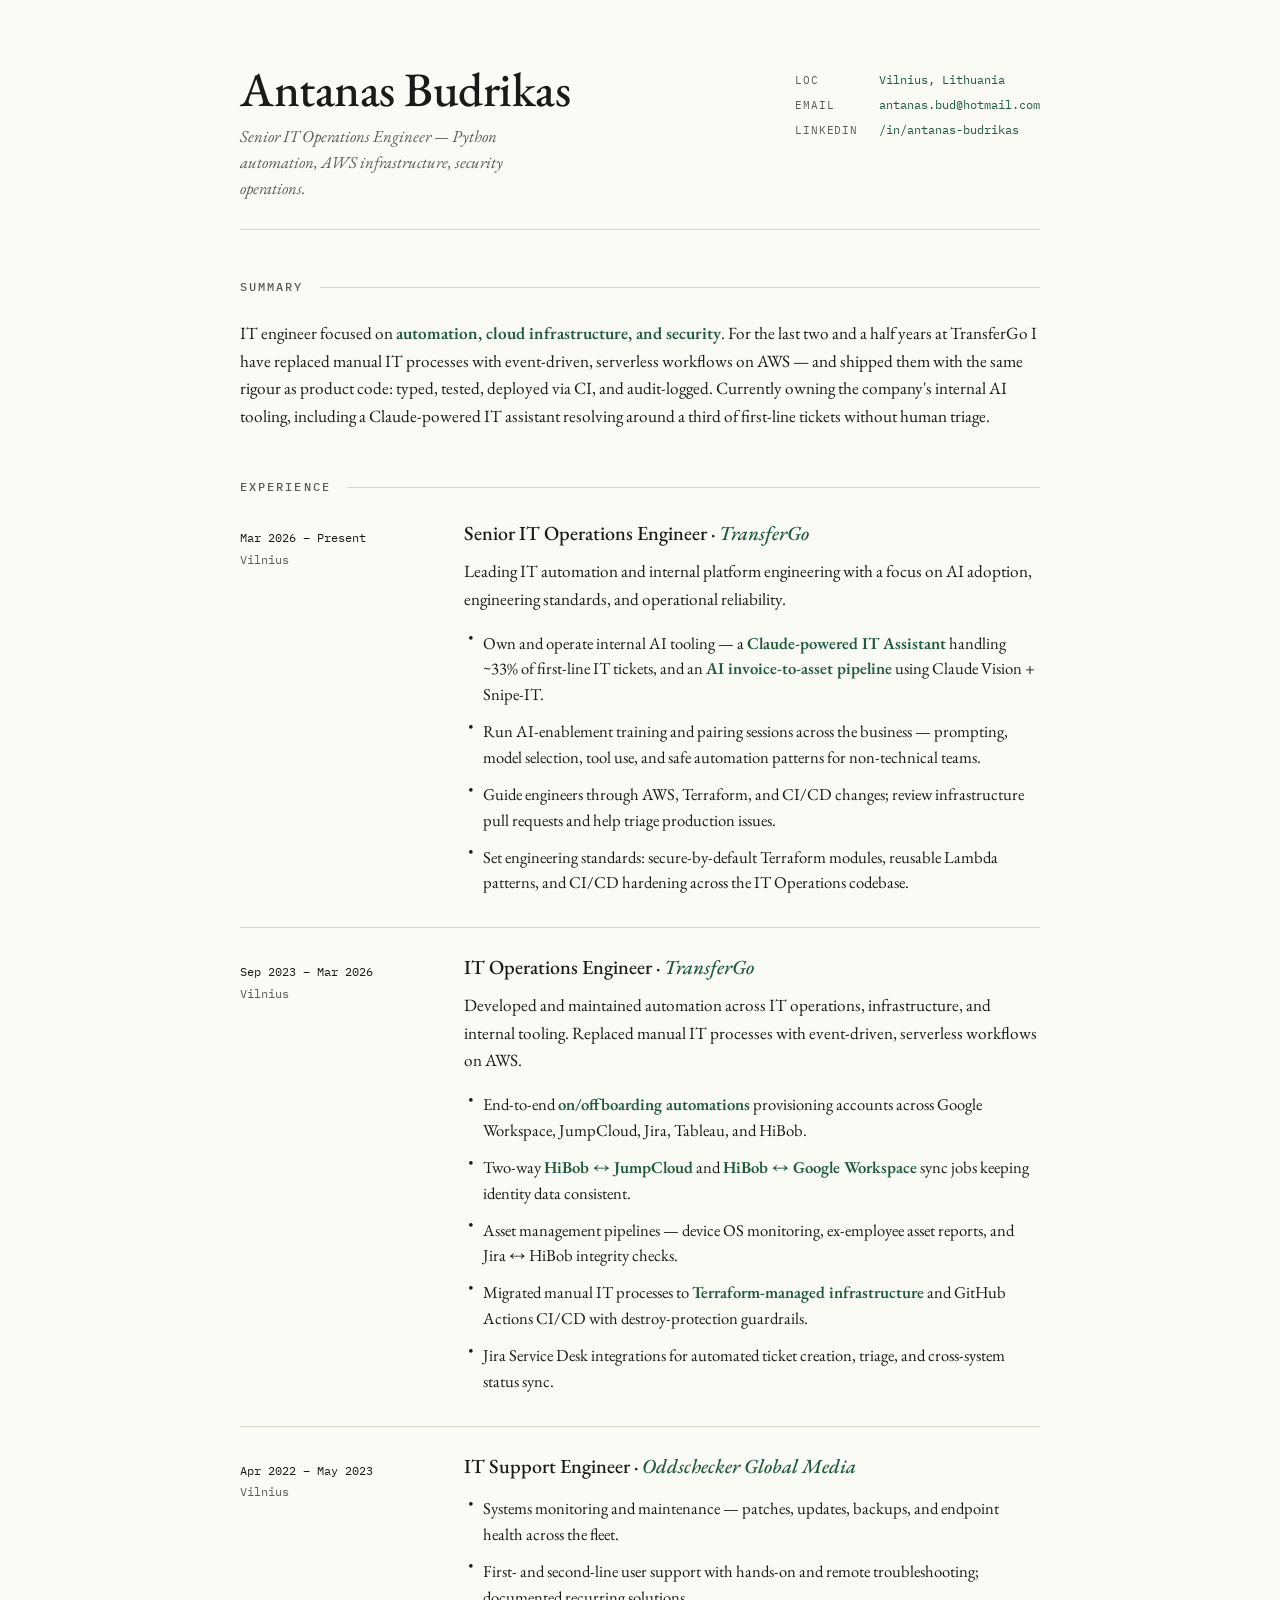
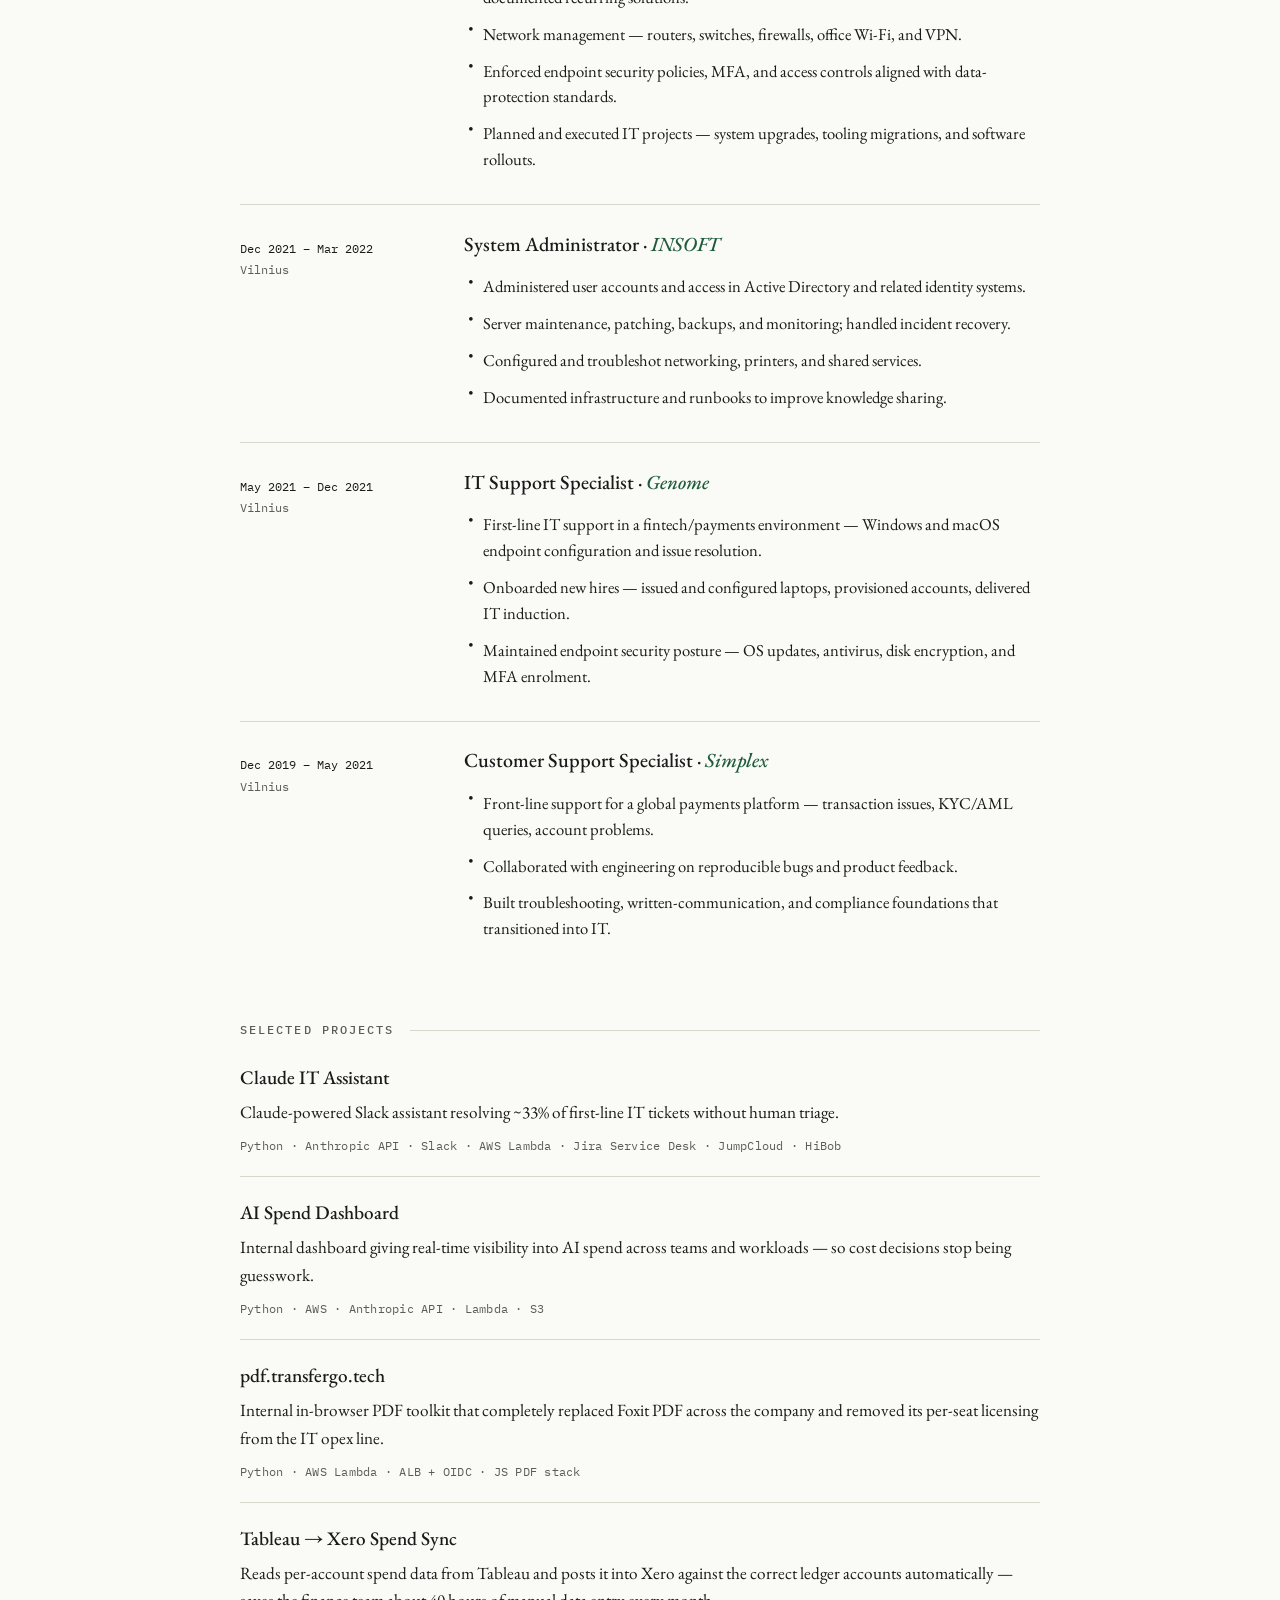
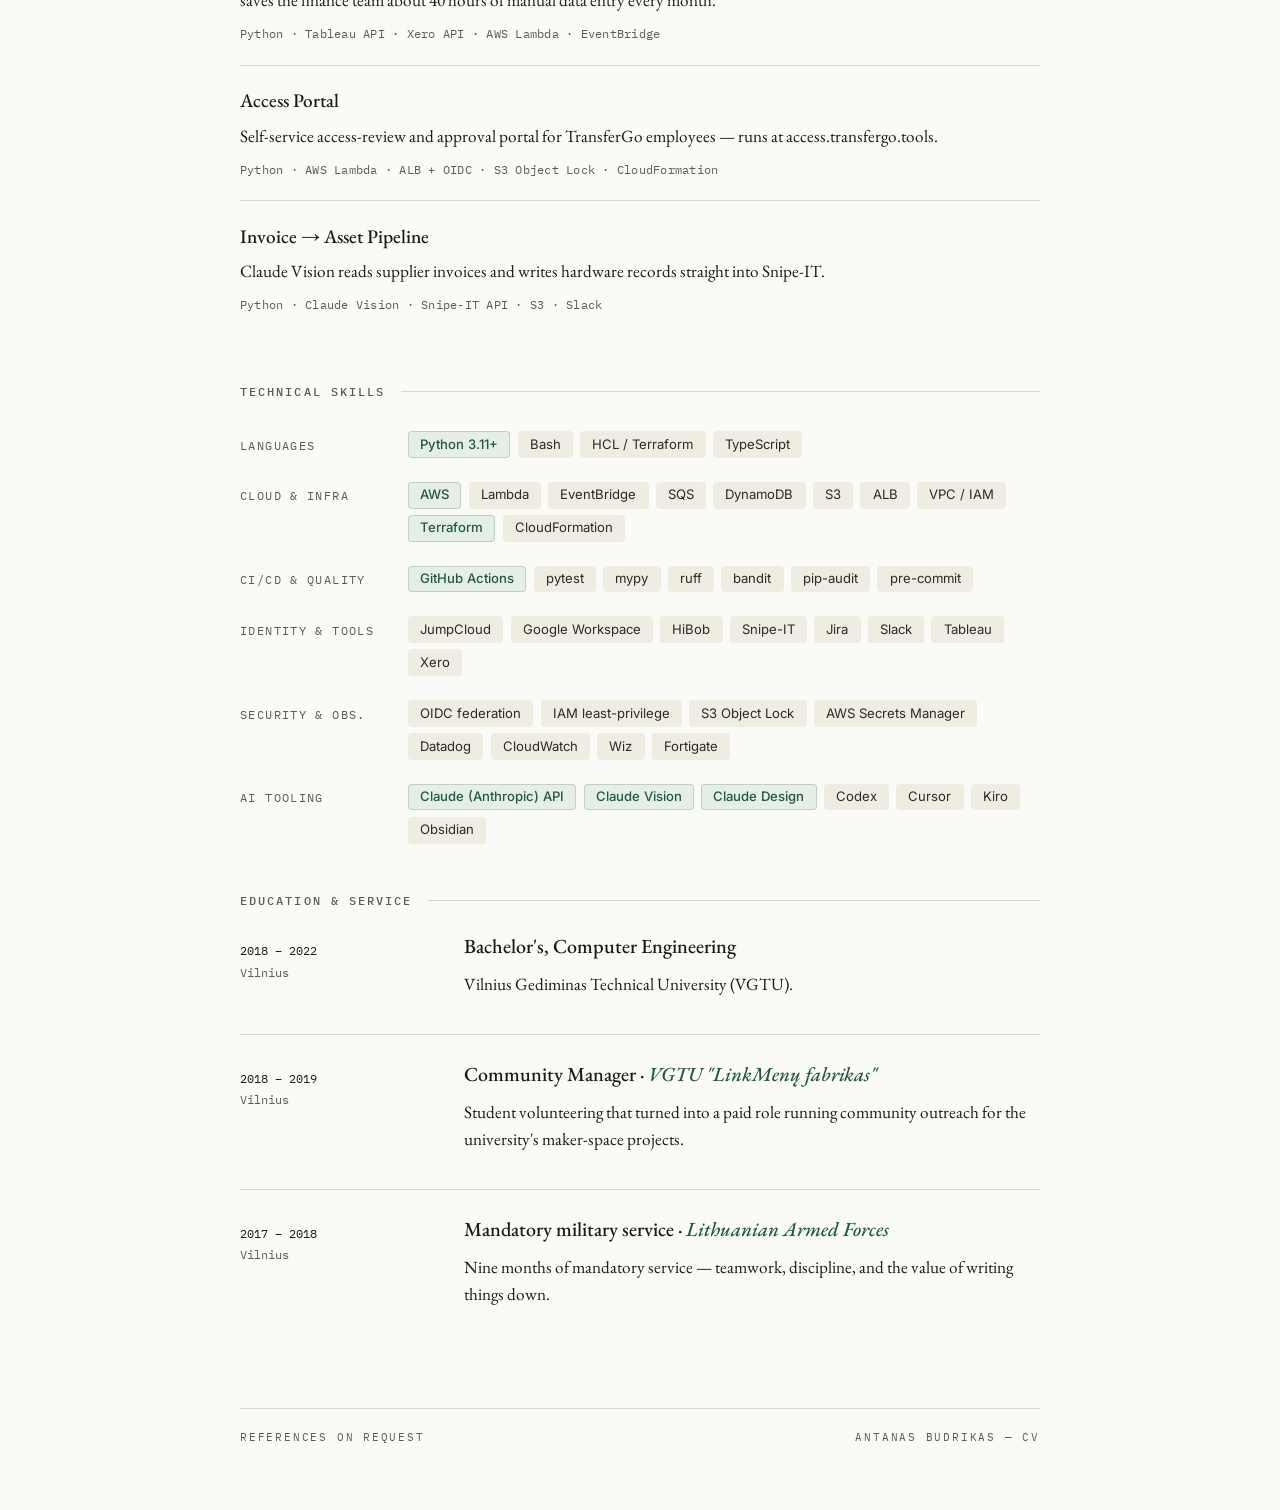
==== index.html @ 957693e8 "Initial CV site Single-page static HTML port of the printed CV." ====
<!doctype html>
<html lang="en">
  <head>
    <meta charset="utf-8" />
    <meta name="viewport" content="width=device-width, initial-scale=1" />
    <title>Antanas Budrikas — Senior IT Operations Engineer</title>
    <meta
      name="description"
      content="Senior IT Operations Engineer — Python automation, AWS infrastructure, security operations."
    />
    <meta name="theme-color" content="#fafaf6" />
    <link rel="icon" href="data:," />
    <link rel="preconnect" href="https://fonts.googleapis.com" />
    <link rel="preconnect" href="https://fonts.gstatic.com" crossorigin />
    <link
      href="https://fonts.googleapis.com/css2?family=EB+Garamond:ital,wght@0,400;0,500;0,600;0,700;1,400&family=IBM+Plex+Mono:wght@400;500&family=Inter:wght@400;500;600&display=swap"
      rel="stylesheet"
    />
    <link rel="stylesheet" href="styles.css" />
  </head>
  <body>
    <main class="page">
      <header class="masthead">
        <div class="masthead__title">
          <h1>Antanas Budrikas</h1>
          <p class="tagline">
            <em
              >Senior IT Operations Engineer — Python automation, AWS
              infrastructure, security operations.</em
            >
          </p>
        </div>
        <dl class="meta">
          <div class="meta__row">
            <dt>Loc</dt>
            <dd>Vilnius, Lithuania</dd>
          </div>
          <div class="meta__row">
            <dt>Email</dt>
            <dd>
              <a href="mailto:antanas.bud@hotmail.com"
                >antanas.bud@hotmail.com</a
              >
            </dd>
          </div>
          <div class="meta__row">
            <dt>LinkedIn</dt>
            <dd>
              <a
                href="https://www.linkedin.com/in/antanas-budrikas"
                rel="noopener"
                target="_blank"
                >/in/antanas-budrikas</a
              >
            </dd>
          </div>
        </dl>
      </header>

      <section class="block">
        <h2 class="section-title">Summary</h2>
        <p class="prose">
          IT engineer focused on
          <strong>automation, cloud infrastructure, and security</strong>. For
          the last two and a half years at TransferGo I have replaced manual IT
          processes with event-driven, serverless workflows on AWS — and shipped
          them with the same rigour as product code: typed, tested, deployed
          via CI, and audit-logged. Currently owning the company's internal AI
          tooling, including a Claude-powered IT assistant resolving around a
          third of first-line tickets without human triage.
        </p>
      </section>

      <section class="block">
        <h2 class="section-title">Experience</h2>

        <article class="entry">
          <aside class="entry__when">
            <span class="when__dates">Mar 2026 – Present</span>
            <span class="when__place">Vilnius</span>
          </aside>
          <div class="entry__body">
            <h3 class="role">
              Senior IT Operations Engineer ·
              <a class="org" href="https://www.transfergo.com" rel="noopener"
                >TransferGo</a
              >
            </h3>
            <p class="prose">
              Leading IT automation and internal platform engineering with a
              focus on AI adoption, engineering standards, and operational
              reliability.
            </p>
            <ul class="bullets">
              <li>
                Own and operate internal AI tooling — a
                <strong>Claude-powered IT Assistant</strong> handling ~33% of
                first-line IT tickets, and an
                <strong>AI invoice-to-asset pipeline</strong> using Claude
                Vision + Snipe-IT.
              </li>
              <li>
                Run AI-enablement training and pairing sessions across the
                business — prompting, model selection, tool use, and safe
                automation patterns for non-technical teams.
              </li>
              <li>
                Guide engineers through AWS, Terraform, and CI/CD changes;
                review infrastructure pull requests and help triage production
                issues.
              </li>
              <li>
                Set engineering standards: secure-by-default Terraform modules,
                reusable Lambda patterns, and CI/CD hardening across the IT
                Operations codebase.
              </li>
            </ul>
          </div>
        </article>

        <article class="entry">
          <aside class="entry__when">
            <span class="when__dates">Sep 2023 – Mar 2026</span>
            <span class="when__place">Vilnius</span>
          </aside>
          <div class="entry__body">
            <h3 class="role">
              IT Operations Engineer ·
              <a class="org" href="https://www.transfergo.com" rel="noopener"
                >TransferGo</a
              >
            </h3>
            <p class="prose">
              Developed and maintained automation across IT operations,
              infrastructure, and internal tooling. Replaced manual IT
              processes with event-driven, serverless workflows on AWS.
            </p>
            <ul class="bullets">
              <li>
                End-to-end <strong>on/offboarding automations</strong>
                provisioning accounts across Google Workspace, JumpCloud, Jira,
                Tableau, and HiBob.
              </li>
              <li>
                Two-way <strong>HiBob &harr; JumpCloud</strong> and
                <strong>HiBob &harr; Google Workspace</strong> sync jobs keeping
                identity data consistent.
              </li>
              <li>
                Asset management pipelines — device OS monitoring, ex-employee
                asset reports, and Jira &harr; HiBob integrity checks.
              </li>
              <li>
                Migrated manual IT processes to
                <strong>Terraform-managed infrastructure</strong> and GitHub
                Actions CI/CD with destroy-protection guardrails.
              </li>
              <li>
                Jira Service Desk integrations for automated ticket creation,
                triage, and cross-system status sync.
              </li>
            </ul>
          </div>
        </article>

        <article class="entry">
          <aside class="entry__when">
            <span class="when__dates">Apr 2022 – May 2023</span>
            <span class="when__place">Vilnius</span>
          </aside>
          <div class="entry__body">
            <h3 class="role">
              IT Support Engineer ·
              <span class="org">Oddschecker Global Media</span>
            </h3>
            <ul class="bullets">
              <li>
                Systems monitoring and maintenance — patches, updates, backups,
                and endpoint health across the fleet.
              </li>
              <li>
                First- and second-line user support with hands-on and remote
                troubleshooting; documented recurring solutions.
              </li>
              <li>
                Network management — routers, switches, firewalls, office
                Wi-Fi, and VPN.
              </li>
              <li>
                Enforced endpoint security policies, MFA, and access controls
                aligned with data-protection standards.
              </li>
              <li>
                Planned and executed IT projects — system upgrades, tooling
                migrations, and software rollouts.
              </li>
            </ul>
          </div>
        </article>

        <article class="entry">
          <aside class="entry__when">
            <span class="when__dates">Dec 2021 – Mar 2022</span>
            <span class="when__place">Vilnius</span>
          </aside>
          <div class="entry__body">
            <h3 class="role">
              System Administrator · <span class="org">INSOFT</span>
            </h3>
            <ul class="bullets">
              <li>
                Administered user accounts and access in Active Directory and
                related identity systems.
              </li>
              <li>
                Server maintenance, patching, backups, and monitoring; handled
                incident recovery.
              </li>
              <li>
                Configured and troubleshot networking, printers, and shared
                services.
              </li>
              <li>
                Documented infrastructure and runbooks to improve knowledge
                sharing.
              </li>
            </ul>
          </div>
        </article>

        <article class="entry">
          <aside class="entry__when">
            <span class="when__dates">May 2021 – Dec 2021</span>
            <span class="when__place">Vilnius</span>
          </aside>
          <div class="entry__body">
            <h3 class="role">
              IT Support Specialist · <span class="org">Genome</span>
            </h3>
            <ul class="bullets">
              <li>
                First-line IT support in a fintech/payments environment —
                Windows and macOS endpoint configuration and issue resolution.
              </li>
              <li>
                Onboarded new hires — issued and configured laptops,
                provisioned accounts, delivered IT induction.
              </li>
              <li>
                Maintained endpoint security posture — OS updates, antivirus,
                disk encryption, and MFA enrolment.
              </li>
            </ul>
          </div>
        </article>

        <article class="entry">
          <aside class="entry__when">
            <span class="when__dates">Dec 2019 – May 2021</span>
            <span class="when__place">Vilnius</span>
          </aside>
          <div class="entry__body">
            <h3 class="role">
              Customer Support Specialist · <span class="org">Simplex</span>
            </h3>
            <ul class="bullets">
              <li>
                Front-line support for a global payments platform — transaction
                issues, KYC/AML queries, account problems.
              </li>
              <li>
                Collaborated with engineering on reproducible bugs and product
                feedback.
              </li>
              <li>
                Built troubleshooting, written-communication, and compliance
                foundations that transitioned into IT.
              </li>
            </ul>
          </div>
        </article>
      </section>

      <section class="block">
        <h2 class="section-title">Selected Projects</h2>

        <article class="project">
          <h3 class="project__name">Claude IT Assistant</h3>
          <p class="prose">
            Claude-powered Slack assistant resolving ~33% of first-line IT
            tickets without human triage.
          </p>
          <p class="stack">
            Python · Anthropic API · Slack · AWS Lambda · Jira Service Desk ·
            JumpCloud · HiBob
          </p>
        </article>

        <article class="project">
          <h3 class="project__name">AI Spend Dashboard</h3>
          <p class="prose">
            Internal dashboard giving real-time visibility into AI spend across
            teams and workloads — so cost decisions stop being guesswork.
          </p>
          <p class="stack">Python · AWS · Anthropic API · Lambda · S3</p>
        </article>

        <article class="project">
          <h3 class="project__name">pdf.transfergo.tech</h3>
          <p class="prose">
            Internal in-browser PDF toolkit that completely replaced Foxit PDF
            across the company and removed its per-seat licensing from the IT
            opex line.
          </p>
          <p class="stack">Python · AWS Lambda · ALB + OIDC · JS PDF stack</p>
        </article>

        <article class="project">
          <h3 class="project__name">Tableau &rarr; Xero Spend Sync</h3>
          <p class="prose">
            Reads per-account spend data from Tableau and posts it into Xero
            against the correct ledger accounts automatically — saves the
            finance team about 40 hours of manual data entry every month.
          </p>
          <p class="stack">
            Python · Tableau API · Xero API · AWS Lambda · EventBridge
          </p>
        </article>

        <article class="project">
          <h3 class="project__name">Access Portal</h3>
          <p class="prose">
            Self-service access-review and approval portal for TransferGo
            employees — runs at access.transfergo.tools.
          </p>
          <p class="stack">
            Python · AWS Lambda · ALB + OIDC · S3 Object Lock · CloudFormation
          </p>
        </article>

        <article class="project">
          <h3 class="project__name">Invoice &rarr; Asset Pipeline</h3>
          <p class="prose">
            Claude Vision reads supplier invoices and writes hardware records
            straight into Snipe-IT.
          </p>
          <p class="stack">
            Python · Claude Vision · Snipe-IT API · S3 · Slack
          </p>
        </article>
      </section>

      <section class="block">
        <h2 class="section-title">Technical Skills</h2>

        <div class="skills">
          <div class="skills__row">
            <span class="skills__label">Languages</span>
            <div class="chips">
              <span class="chip chip--accent">Python 3.11+</span>
              <span class="chip">Bash</span>
              <span class="chip">HCL / Terraform</span>
              <span class="chip">TypeScript</span>
            </div>
          </div>

          <div class="skills__row">
            <span class="skills__label">Cloud &amp; Infra</span>
            <div class="chips">
              <span class="chip chip--accent">AWS</span>
              <span class="chip">Lambda</span>
              <span class="chip">EventBridge</span>
              <span class="chip">SQS</span>
              <span class="chip">DynamoDB</span>
              <span class="chip">S3</span>
              <span class="chip">ALB</span>
              <span class="chip">VPC / IAM</span>
              <span class="chip chip--accent">Terraform</span>
              <span class="chip">CloudFormation</span>
            </div>
          </div>

          <div class="skills__row">
            <span class="skills__label">CI/CD &amp; Quality</span>
            <div class="chips">
              <span class="chip chip--accent">GitHub Actions</span>
              <span class="chip">pytest</span>
              <span class="chip">mypy</span>
              <span class="chip">ruff</span>
              <span class="chip">bandit</span>
              <span class="chip">pip-audit</span>
              <span class="chip">pre-commit</span>
            </div>
          </div>

          <div class="skills__row">
            <span class="skills__label">Identity &amp; Tools</span>
            <div class="chips">
              <span class="chip">JumpCloud</span>
              <span class="chip">Google Workspace</span>
              <span class="chip">HiBob</span>
              <span class="chip">Snipe-IT</span>
              <span class="chip">Jira</span>
              <span class="chip">Slack</span>
              <span class="chip">Tableau</span>
              <span class="chip">Xero</span>
            </div>
          </div>

          <div class="skills__row">
            <span class="skills__label">Security &amp; Obs.</span>
            <div class="chips">
              <span class="chip">OIDC federation</span>
              <span class="chip">IAM least-privilege</span>
              <span class="chip">S3 Object Lock</span>
              <span class="chip">AWS Secrets Manager</span>
              <span class="chip">Datadog</span>
              <span class="chip">CloudWatch</span>
              <span class="chip">Wiz</span>
              <span class="chip">Fortigate</span>
            </div>
          </div>

          <div class="skills__row">
            <span class="skills__label">AI Tooling</span>
            <div class="chips">
              <span class="chip chip--accent">Claude (Anthropic) API</span>
              <span class="chip chip--accent">Claude Vision</span>
              <span class="chip chip--accent">Claude Design</span>
              <span class="chip">Codex</span>
              <span class="chip">Cursor</span>
              <span class="chip">Kiro</span>
              <span class="chip">Obsidian</span>
            </div>
          </div>
        </div>
      </section>

      <section class="block">
        <h2 class="section-title">Education &amp; Service</h2>

        <article class="entry">
          <aside class="entry__when">
            <span class="when__dates">2018 – 2022</span>
            <span class="when__place">Vilnius</span>
          </aside>
          <div class="entry__body">
            <h3 class="role">Bachelor's, Computer Engineering</h3>
            <p class="prose">
              Vilnius Gediminas Technical University (VGTU).
            </p>
          </div>
        </article>

        <article class="entry">
          <aside class="entry__when">
            <span class="when__dates">2018 – 2019</span>
            <span class="when__place">Vilnius</span>
          </aside>
          <div class="entry__body">
            <h3 class="role">
              Community Manager ·
              <span class="org">VGTU "LinkMenų fabrikas"</span>
            </h3>
            <p class="prose">
              Student volunteering that turned into a paid role running
              community outreach for the university's maker-space projects.
            </p>
          </div>
        </article>

        <article class="entry">
          <aside class="entry__when">
            <span class="when__dates">2017 – 2018</span>
            <span class="when__place">Vilnius</span>
          </aside>
          <div class="entry__body">
            <h3 class="role">
              Mandatory military service ·
              <span class="org">Lithuanian Armed Forces</span>
            </h3>
            <p class="prose">
              Nine months of mandatory service — teamwork, discipline, and the
              value of writing things down.
            </p>
          </div>
        </article>
      </section>

      <footer class="colophon">
        <span>References on request</span>
        <span>Antanas Budrikas — CV</span>
      </footer>
    </main>
  </body>
</html>
---- styles.css ----
/* ------------------------------------------------------------------
   Antanas Budrikas — CV site
   Single page, faithful port of the printed CV.
------------------------------------------------------------------ */

:root {
  --bg: #fafaf6;
  --ink: #1a1a1a;
  --muted: #5b5b58;
  --rule: #d9d6cc;
  --accent: #1f5b3a;
  --accent-soft: #e6efe7;
  --chip-bg: #efece2;
  --chip-ink: #2a2a28;

  --serif: "EB Garamond", "Adobe Garamond Pro", Georgia, "Times New Roman",
    serif;
  --sans: "Inter", -apple-system, BlinkMacSystemFont, "Segoe UI", system-ui,
    sans-serif;
  --mono: "IBM Plex Mono", "JetBrains Mono", Menlo, Consolas, monospace;

  --maxw: 880px;
  --gutter: 2.5rem;
}

* {
  box-sizing: border-box;
}

html {
  scroll-behavior: smooth;
}

body {
  margin: 0;
  background: var(--bg);
  color: var(--ink);
  font-family: var(--sans);
  font-size: 15.5px;
  line-height: 1.55;
  -webkit-font-smoothing: antialiased;
  text-rendering: optimizeLegibility;
}

a {
  color: var(--accent);
  text-decoration: none;
  border-bottom: 1px solid transparent;
  transition: border-color 120ms ease;
}

a:hover {
  border-bottom-color: var(--accent);
}

.page {
  max-width: var(--maxw);
  margin: 0 auto;
  padding: 4rem var(--gutter) 4rem;
}

/* ---------- Masthead ---------- */

.masthead {
  display: grid;
  grid-template-columns: 1fr auto;
  gap: 2rem;
  align-items: flex-start;
  padding-bottom: 1.75rem;
  border-bottom: 1px solid var(--rule);
}

.masthead__title h1 {
  font-family: var(--serif);
  font-weight: 500;
  font-size: clamp(2.2rem, 5vw, 3rem);
  letter-spacing: -0.01em;
  margin: 0 0 0.55rem;
  line-height: 1.05;
}

.tagline {
  margin: 0;
  font-family: var(--serif);
  font-size: 1.05rem;
  color: var(--muted);
  max-width: 36ch;
}

.tagline em {
  font-style: italic;
}

.meta {
  margin: 0.4rem 0 0;
  display: grid;
  gap: 0.35rem;
  font-family: var(--mono);
  font-size: 0.78rem;
}

.meta__row {
  display: grid;
  grid-template-columns: 4.5rem 1fr;
  gap: 0.75rem;
  align-items: baseline;
}

.meta dt {
  color: var(--muted);
  text-transform: uppercase;
  letter-spacing: 0.08em;
  font-size: 0.7rem;
}

.meta dd {
  margin: 0;
  color: var(--accent);
}

/* ---------- Sections ---------- */

.block {
  margin-top: 3rem;
}

.section-title {
  font-family: var(--mono);
  font-size: 0.72rem;
  letter-spacing: 0.18em;
  text-transform: uppercase;
  color: var(--muted);
  display: flex;
  align-items: center;
  gap: 1rem;
  margin: 0 0 1.5rem;
  font-weight: 500;
}

.section-title::after {
  content: "";
  flex: 1;
  height: 1px;
  background: var(--rule);
}

.prose {
  font-family: var(--serif);
  font-size: 1.075rem;
  line-height: 1.6;
  margin: 0 0 0.6rem;
  color: var(--ink);
}

.prose strong {
  color: var(--accent);
  font-weight: 600;
}

/* ---------- Entry (experience / education) ---------- */

.entry {
  display: grid;
  grid-template-columns: 12rem 1fr;
  gap: 2rem;
  padding: 1.6rem 0;
  border-top: 1px solid var(--rule);
}

.entry:first-of-type {
  border-top: none;
  padding-top: 0;
}

.entry__when {
  font-family: var(--mono);
  font-size: 0.78rem;
  color: var(--muted);
  display: flex;
  flex-direction: column;
  gap: 0.15rem;
  padding-top: 0.5rem;
}

.when__dates {
  color: var(--ink);
}

.role {
  font-family: var(--serif);
  font-weight: 500;
  font-size: 1.25rem;
  margin: 0 0 0.75rem;
  line-height: 1.3;
}

.org {
  color: var(--accent);
  font-style: italic;
  font-weight: 500;
}

a.org {
  border-bottom: 1px solid transparent;
}

a.org:hover {
  border-bottom-color: var(--accent);
}

.bullets {
  list-style: none;
  padding: 0;
  margin: 0.75rem 0 0;
}

.bullets li {
  font-family: var(--serif);
  font-size: 1.04rem;
  line-height: 1.55;
  padding: 0.35rem 0 0.35rem 1.2rem;
  position: relative;
}

.bullets li::before {
  content: "·";
  position: absolute;
  left: 0.25rem;
  top: -0.05rem;
  color: var(--ink);
  font-weight: 700;
  font-size: 1.4rem;
  line-height: 1;
}

.bullets strong {
  color: var(--accent);
  font-weight: 600;
}

/* ---------- Projects ---------- */

.project {
  padding: 1.3rem 0;
  border-top: 1px solid var(--rule);
}

.project:first-of-type {
  border-top: none;
  padding-top: 0;
}

.project__name {
  font-family: var(--serif);
  font-weight: 500;
  font-size: 1.2rem;
  margin: 0 0 0.4rem;
}

.stack {
  font-family: var(--mono);
  font-size: 0.78rem;
  color: var(--muted);
  margin: 0.6rem 0 0;
  letter-spacing: 0.02em;
}

/* ---------- Skills ---------- */

.skills {
  display: grid;
  gap: 1.1rem;
}

.skills__row {
  display: grid;
  grid-template-columns: 9rem 1fr;
  gap: 1.5rem;
  align-items: flex-start;
  padding-top: 0.4rem;
}

.skills__label {
  font-family: var(--mono);
  font-size: 0.72rem;
  letter-spacing: 0.12em;
  text-transform: uppercase;
  color: var(--muted);
  padding-top: 0.35rem;
}

.chips {
  display: flex;
  flex-wrap: wrap;
  gap: 0.4rem 0.45rem;
}

.chip {
  display: inline-block;
  font-family: var(--sans);
  font-size: 0.82rem;
  background: var(--chip-bg);
  color: var(--chip-ink);
  padding: 0.28rem 0.7rem;
  border-radius: 4px;
  line-height: 1.2;
  border: 1px solid transparent;
}

.chip--accent {
  background: var(--accent-soft);
  color: var(--accent);
  border-color: rgba(31, 91, 58, 0.2);
  font-weight: 500;
}

/* ---------- Colophon ---------- */

.colophon {
  margin-top: 4rem;
  padding-top: 1.25rem;
  border-top: 1px solid var(--rule);
  display: flex;
  justify-content: space-between;
  font-family: var(--mono);
  font-size: 0.7rem;
  letter-spacing: 0.16em;
  text-transform: uppercase;
  color: var(--muted);
}

/* ---------- Responsive ---------- */

@media (max-width: 720px) {
  :root {
    --gutter: 1.25rem;
  }

  .page {
    padding: 2.25rem var(--gutter) 2.75rem;
  }

  .masthead {
    grid-template-columns: 1fr;
    gap: 1.25rem;
  }

  .meta {
    margin-top: 0;
  }

  .meta__row {
    grid-template-columns: 4rem 1fr;
  }

  .entry,
  .skills__row {
    grid-template-columns: 1fr;
    gap: 0.5rem;
  }

  .entry__when {
    padding-top: 0;
    flex-direction: row;
    gap: 0.5rem;
    align-items: baseline;
  }

  .when__place::before {
    content: "·";
    margin-right: 0.5rem;
    color: var(--rule);
  }

  .skills__label {
    padding-top: 0;
  }

  .section-title::after {
    display: none;
  }

  .colophon {
    flex-direction: column;
    gap: 0.5rem;
    align-items: flex-start;
  }
}

/* ---------- Print ---------- */

@media print {
  :root {
    --bg: #ffffff;
  }

  body {
    font-size: 11pt;
  }

  .page {
    padding: 0;
    max-width: 100%;
  }

  a {
    color: inherit;
  }
}
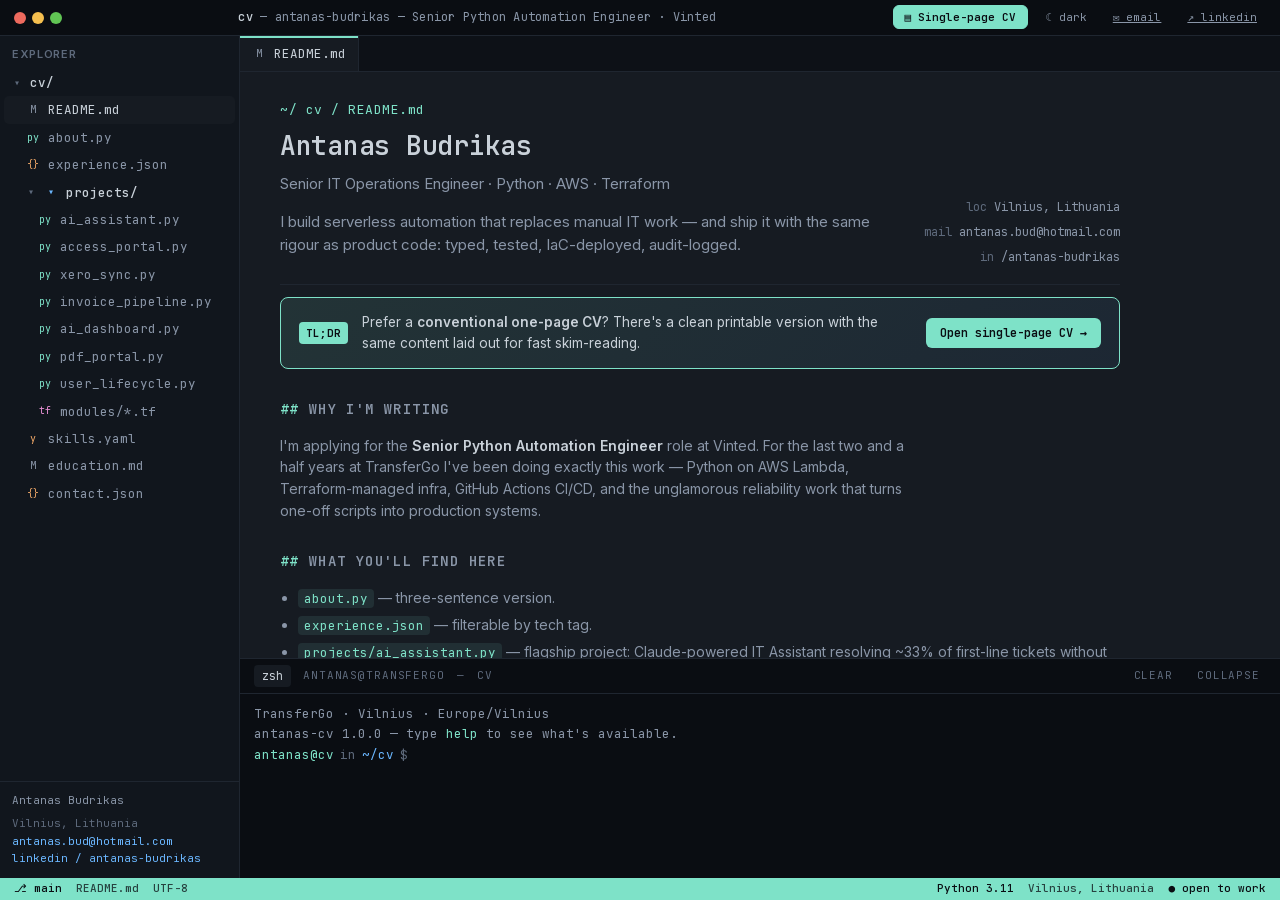
==== commit 7023485f: "Switch to interactive IDE-themed CV Replaces the static print-port with the IDE artifact bundle (sel" ====
--- a/index.html
+++ b/index.html
@@ -1,496 +1,183 @@
-<!doctype html>
-<html lang="en">
-  <head>
-    <meta charset="utf-8" />
-    <meta name="viewport" content="width=device-width, initial-scale=1" />
-    <title>Antanas Budrikas — Senior IT Operations Engineer</title>
-    <meta
-      name="description"
-      content="Senior IT Operations Engineer — Python automation, AWS infrastructure, security operations."
-    />
-    <meta name="theme-color" content="#fafaf6" />
-    <link rel="icon" href="data:," />
-    <link rel="preconnect" href="https://fonts.googleapis.com" />
-    <link rel="preconnect" href="https://fonts.gstatic.com" crossorigin />
-    <link
-      href="https://fonts.googleapis.com/css2?family=EB+Garamond:ital,wght@0,400;0,500;0,600;0,700;1,400&family=IBM+Plex+Mono:wght@400;500&family=Inter:wght@400;500;600&display=swap"
-      rel="stylesheet"
-    />
-    <link rel="stylesheet" href="styles.css" />
-  </head>
-  <body>
-    <main class="page">
-      <header class="masthead">
-        <div class="masthead__title">
-          <h1>Antanas Budrikas</h1>
-          <p class="tagline">
-            <em
-              >Senior IT Operations Engineer — Python automation, AWS
-              infrastructure, security operations.</em
-            >
-          </p>
-        </div>
-        <dl class="meta">
-          <div class="meta__row">
-            <dt>Loc</dt>
-            <dd>Vilnius, Lithuania</dd>
-          </div>
-          <div class="meta__row">
-            <dt>Email</dt>
-            <dd>
-              <a href="mailto:antanas.bud@hotmail.com"
-                >antanas.bud@hotmail.com</a
-              >
-            </dd>
-          </div>
-          <div class="meta__row">
-            <dt>LinkedIn</dt>
-            <dd>
-              <a
-                href="https://www.linkedin.com/in/antanas-budrikas"
-                rel="noopener"
-                target="_blank"
-                >/in/antanas-budrikas</a
-              >
-            </dd>
-          </div>
-        </dl>
-      </header>
+<!DOCTYPE html>
+<html>
+<head>
+  <meta charset="utf-8">
+  <title>Antanas Budrikas — CV</title>
+  <style>
+    * { margin: 0; padding: 0; box-sizing: border-box; }
+    body { background: #faf9f5; display: flex; align-items: center; justify-content: center; min-height: 100vh; font-family: -apple-system, BlinkMacSystemFont, sans-serif; }
+    #__bundler_loading { position: fixed; bottom: 20px; right: 20px; font: 13px/1.4 -apple-system, BlinkMacSystemFont, sans-serif; color: #666; background: #fff; padding: 8px 14px; border-radius: 8px; box-shadow: 0 1px 4px rgba(0,0,0,0.12); z-index: 10000; }
+    #__bundler_thumbnail { position: fixed; inset: 0; width: 100%; height: 100%; display: flex; align-items: center; justify-content: center; background: #faf9f5; z-index: 9999; }
+    #__bundler_thumbnail svg { width: 100%; height: 100%; object-fit: contain; }
+    #__bundler_placeholder { color: #999; font-size: 14px; }
+  </style>
+  <noscript>
+    <style>#__bundler_loading { display: none; }</style>
+    <div style="position:fixed;bottom:12px;left:12px;font:13px/1.4 -apple-system,BlinkMacSystemFont,sans-serif;color:#999;background:rgba(255,255,255,0.9);padding:6px 12px;border-radius:6px;box-shadow:0 1px 4px rgba(0,0,0,0.08);z-index:10000;">
+      This page requires JavaScript to display.
+    </div>
+  </noscript>
+</head>
+<body>
+  <div id="__bundler_thumbnail">
+  <svg xmlns="http://www.w3.org/2000/svg" viewBox="0 0 200 200">
+    <rect width="200" height="200" fill="#0d1117"></rect>
+    <circle cx="40" cy="40" r="6" fill="#ed6a5e"></circle>
+    <circle cx="60" cy="40" r="6" fill="#f5bf4f"></circle>
+    <circle cx="80" cy="40" r="6" fill="#61c554"></circle>
+    <text x="100" y="118" text-anchor="middle" font-family="ui-monospace, Menlo, monospace" font-size="48" font-weight="700" fill="#7ee2c8">AB</text>
+    <text x="100" y="148" text-anchor="middle" font-family="ui-monospace, Menlo, monospace" font-size="11" fill="#8a96a8" letter-spacing="2">~/CV</text>
+  </svg>
+</div>
+  <div id="__bundler_loading">Unpacking...</div>
 
-      <section class="block">
-        <h2 class="section-title">Summary</h2>
-        <p class="prose">
-          IT engineer focused on
-          <strong>automation, cloud infrastructure, and security</strong>. For
-          the last two and a half years at TransferGo I have replaced manual IT
-          processes with event-driven, serverless workflows on AWS — and shipped
-          them with the same rigour as product code: typed, tested, deployed
-          via CI, and audit-logged. Currently owning the company's internal AI
-          tooling, including a Claude-powered IT assistant resolving around a
-          third of first-line tickets without human triage.
-        </p>
-      </section>
+  <script>
+    
+document.addEventListener('DOMContentLoaded', async function() {
+  const loading = document.getElementById('__bundler_loading');
+  function setStatus(msg) { if (loading) loading.textContent = msg; }
 
-      <section class="block">
-        <h2 class="section-title">Experience</h2>
+  // Error sink persists across replaceWith since it's on window, not the DOM.
+  window.addEventListener('error', function(e) {
+    var p = document.body || document.documentElement;
+    var d = document.getElementById('__bundler_err') || p.appendChild(document.createElement('div'));
+    d.id = '__bundler_err';
+    d.style.cssText = 'position:fixed;bottom:12px;left:12px;right:12px;font:12px/1.4 ui-monospace,monospace;background:#2a1215;color:#ff8a80;padding:10px 14px;border-radius:8px;border:1px solid #5c2b2e;z-index:99999;white-space:pre-wrap;max-height:40vh;overflow:auto';
+    d.textContent = (d.textContent ? d.textContent + String.fromCharCode(10) : '') +
+      '[bundle] ' + (e.message || e.type) +
+      (e.filename ? ' (' + e.filename.slice(0, 60) + ':' + e.lineno + ')' : '');
+  }, true);
 
-        <article class="entry">
-          <aside class="entry__when">
-            <span class="when__dates">Mar 2026 – Present</span>
-            <span class="when__place">Vilnius</span>
-          </aside>
-          <div class="entry__body">
-            <h3 class="role">
-              Senior IT Operations Engineer ·
-              <a class="org" href="https://www.transfergo.com" rel="noopener"
-                >TransferGo</a
-              >
-            </h3>
-            <p class="prose">
-              Leading IT automation and internal platform engineering with a
-              focus on AI adoption, engineering standards, and operational
-              reliability.
-            </p>
-            <ul class="bullets">
-              <li>
-                Own and operate internal AI tooling — a
-                <strong>Claude-powered IT Assistant</strong> handling ~33% of
-                first-line IT tickets, and an
-                <strong>AI invoice-to-asset pipeline</strong> using Claude
-                Vision + Snipe-IT.
-              </li>
-              <li>
-                Run AI-enablement training and pairing sessions across the
-                business — prompting, model selection, tool use, and safe
-                automation patterns for non-technical teams.
-              </li>
-              <li>
-                Guide engineers through AWS, Terraform, and CI/CD changes;
-                review infrastructure pull requests and help triage production
-                issues.
-              </li>
-              <li>
-                Set engineering standards: secure-by-default Terraform modules,
-                reusable Lambda patterns, and CI/CD hardening across the IT
-                Operations codebase.
-              </li>
-            </ul>
-          </div>
-        </article>
+  try {
+    const manifestEl = document.querySelector('script[type="__bundler/manifest"]');
+    const templateEl = document.querySelector('script[type="__bundler/template"]');
+    if (!manifestEl || !templateEl) {
+      setStatus('Error: missing bundle data');
+      console.error('[bundler] Missing script tags — manifestEl:', !!manifestEl, 'templateEl:', !!templateEl);
+      return;
+    }
 
-        <article class="entry">
-          <aside class="entry__when">
-            <span class="when__dates">Sep 2023 – Mar 2026</span>
-            <span class="when__place">Vilnius</span>
-          </aside>
-          <div class="entry__body">
-            <h3 class="role">
-              IT Operations Engineer ·
-              <a class="org" href="https://www.transfergo.com" rel="noopener"
-                >TransferGo</a
-              >
-            </h3>
-            <p class="prose">
-              Developed and maintained automation across IT operations,
-              infrastructure, and internal tooling. Replaced manual IT
-              processes with event-driven, serverless workflows on AWS.
-            </p>
-            <ul class="bullets">
-              <li>
-                End-to-end <strong>on/offboarding automations</strong>
-                provisioning accounts across Google Workspace, JumpCloud, Jira,
-                Tableau, and HiBob.
-              </li>
-              <li>
-                Two-way <strong>HiBob &harr; JumpCloud</strong> and
-                <strong>HiBob &harr; Google Workspace</strong> sync jobs keeping
-                identity data consistent.
-              </li>
-              <li>
-                Asset management pipelines — device OS monitoring, ex-employee
-                asset reports, and Jira &harr; HiBob integrity checks.
-              </li>
-              <li>
-                Migrated manual IT processes to
-                <strong>Terraform-managed infrastructure</strong> and GitHub
-                Actions CI/CD with destroy-protection guardrails.
-              </li>
-              <li>
-                Jira Service Desk integrations for automated ticket creation,
-                triage, and cross-system status sync.
-              </li>
-            </ul>
-          </div>
-        </article>
+    const manifest = JSON.parse(manifestEl.textContent);
+    let template = JSON.parse(templateEl.textContent);
 
-        <article class="entry">
-          <aside class="entry__when">
-            <span class="when__dates">Apr 2022 – May 2023</span>
-            <span class="when__place">Vilnius</span>
-          </aside>
-          <div class="entry__body">
-            <h3 class="role">
-              IT Support Engineer ·
-              <span class="org">Oddschecker Global Media</span>
-            </h3>
-            <ul class="bullets">
-              <li>
-                Systems monitoring and maintenance — patches, updates, backups,
-                and endpoint health across the fleet.
-              </li>
-              <li>
-                First- and second-line user support with hands-on and remote
-                troubleshooting; documented recurring solutions.
-              </li>
-              <li>
-                Network management — routers, switches, firewalls, office
-                Wi-Fi, and VPN.
-              </li>
-              <li>
-                Enforced endpoint security policies, MFA, and access controls
-                aligned with data-protection standards.
-              </li>
-              <li>
-                Planned and executed IT projects — system upgrades, tooling
-                migrations, and software rollouts.
-              </li>
-            </ul>
-          </div>
-        </article>
+    const uuids = Object.keys(manifest);
+    setStatus('Unpacking ' + uuids.length + ' assets...');
 
-        <article class="entry">
-          <aside class="entry__when">
-            <span class="when__dates">Dec 2021 – Mar 2022</span>
-            <span class="when__place">Vilnius</span>
-          </aside>
-          <div class="entry__body">
-            <h3 class="role">
-              System Administrator · <span class="org">INSOFT</span>
-            </h3>
-            <ul class="bullets">
-              <li>
-                Administered user accounts and access in Active Directory and
-                related identity systems.
-              </li>
-              <li>
-                Server maintenance, patching, backups, and monitoring; handled
-                incident recovery.
-              </li>
-              <li>
-                Configured and troubleshot networking, printers, and shared
-                services.
-              </li>
-              <li>
-                Documented infrastructure and runbooks to improve knowledge
-                sharing.
-              </li>
-            </ul>
-          </div>
-        </article>
+    const blobUrls = {};
+    await Promise.all(uuids.map(async (uuid) => {
+      const entry = manifest[uuid];
+      try {
+        const binaryStr = atob(entry.data);
+        const bytes = new Uint8Array(binaryStr.length);
+        for (let i = 0; i < binaryStr.length; i++) bytes[i] = binaryStr.charCodeAt(i);
 
-        <article class="entry">
-          <aside class="entry__when">
-            <span class="when__dates">May 2021 – Dec 2021</span>
-            <span class="when__place">Vilnius</span>
-          </aside>
-          <div class="entry__body">
-            <h3 class="role">
-              IT Support Specialist · <span class="org">Genome</span>
-            </h3>
-            <ul class="bullets">
-              <li>
-                First-line IT support in a fintech/payments environment —
-                Windows and macOS endpoint configuration and issue resolution.
-              </li>
-              <li>
-                Onboarded new hires — issued and configured laptops,
-                provisioned accounts, delivered IT induction.
-              </li>
-              <li>
-                Maintained endpoint security posture — OS updates, antivirus,
-                disk encryption, and MFA enrolment.
-              </li>
-            </ul>
-          </div>
-        </article>
+        let finalBytes = bytes;
+        if (entry.compressed) {
+          if (typeof DecompressionStream !== 'undefined') {
+            const ds = new DecompressionStream('gzip');
+            const writer = ds.writable.getWriter();
+            const reader = ds.readable.getReader();
+            writer.write(bytes);
+            writer.close();
+            const chunks = [];
+            let totalLen = 0;
+            while (true) {
+              const { done, value } = await reader.read();
+              if (done) break;
+              chunks.push(value);
+              totalLen += value.length;
+            }
+            finalBytes = new Uint8Array(totalLen);
+            let offset = 0;
+            for (const chunk of chunks) { finalBytes.set(chunk, offset); offset += chunk.length; }
+          } else {
+            console.warn('DecompressionStream not available, asset ' + uuid + ' may not render');
+          }
+        }
 
-        <article class="entry">
-          <aside class="entry__when">
-            <span class="when__dates">Dec 2019 – May 2021</span>
-            <span class="when__place">Vilnius</span>
-          </aside>
-          <div class="entry__body">
-            <h3 class="role">
-              Customer Support Specialist · <span class="org">Simplex</span>
-            </h3>
-            <ul class="bullets">
-              <li>
-                Front-line support for a global payments platform — transaction
-                issues, KYC/AML queries, account problems.
-              </li>
-              <li>
-                Collaborated with engineering on reproducible bugs and product
-                feedback.
-              </li>
-              <li>
-                Built troubleshooting, written-communication, and compliance
-                foundations that transitioned into IT.
-              </li>
-            </ul>
-          </div>
-        </article>
-      </section>
+        blobUrls[uuid] = URL.createObjectURL(new Blob([finalBytes], { type: entry.mime }));
+      } catch (err) {
+        console.error('Failed to decode asset ' + uuid + ':', err);
+        blobUrls[uuid] = URL.createObjectURL(new Blob([], { type: entry.mime }));
+      }
+    }));
 
-      <section class="block">
-        <h2 class="section-title">Selected Projects</h2>
+    const extResEl = document.querySelector('script[type="__bundler/ext_resources"]');
+    const extResources = extResEl ? JSON.parse(extResEl.textContent) : [];
+    const resourceMap = {};
+    for (const entry of extResources) {
+      if (blobUrls[entry.uuid]) resourceMap[entry.id] = blobUrls[entry.uuid];
+    }
 
-        <article class="project">
-          <h3 class="project__name">Claude IT Assistant</h3>
-          <p class="prose">
-            Claude-powered Slack assistant resolving ~33% of first-line IT
-            tickets without human triage.
-          </p>
-          <p class="stack">
-            Python · Anthropic API · Slack · AWS Lambda · Jira Service Desk ·
-            JumpCloud · HiBob
-          </p>
-        </article>
+    setStatus('Rendering...');
+    for (const uuid of uuids) template = template.split(uuid).join(blobUrls[uuid]);
 
-        <article class="project">
-          <h3 class="project__name">AI Spend Dashboard</h3>
-          <p class="prose">
-            Internal dashboard giving real-time visibility into AI spend across
-            teams and workloads — so cost decisions stop being guesswork.
-          </p>
-          <p class="stack">Python · AWS · Anthropic API · Lambda · S3</p>
-        </article>
+    // Strip integrity + crossorigin — blob URLs from a file:// document inherit
+    // a null origin, so crossorigin forces a CORS fetch that SRI then rejects.
+    // The manifest bytes are ours; SRI protects against CDN compromise, not this.
+    template = template.replace(/\s+integrity="[^"]*"/gi, '').replace(/\s+crossorigin="[^"]*"/gi, '');
 
-        <article class="project">
-          <h3 class="project__name">pdf.transfergo.tech</h3>
-          <p class="prose">
-            Internal in-browser PDF toolkit that completely replaced Foxit PDF
-            across the company and removed its per-seat licensing from the IT
-            opex line.
-          </p>
-          <p class="stack">Python · AWS Lambda · ALB + OIDC · JS PDF stack</p>
-        </article>
+    const resourceScript = '<script>window.__resources = ' +
+      JSON.stringify(resourceMap).split('</' + 'script>').join('<\\/' + 'script>') +
+      ';</' + 'script>';
+    // Inject after <head> so the DOCTYPE stays first; prepending the script
+    // would push the parser into quirks mode. DOMParser always emits a <head>
+    // (synthesizing one if the source HTML omitted it) but may carry
+    // attributes through, so match the full opening tag. slice() rather than
+    // replace() keeps us clear of $-pattern substitution in resourceScript.
+    const headOpen = template.match(/<head[^>]*>/i);
+    if (headOpen) {
+      const i = headOpen.index + headOpen[0].length;
+      template = template.slice(0, i) + resourceScript + template.slice(i);
+    }
 
-        <article class="project">
-          <h3 class="project__name">Tableau &rarr; Xero Spend Sync</h3>
-          <p class="prose">
-            Reads per-account spend data from Tableau and posts it into Xero
-            against the correct ledger accounts automatically — saves the
-            finance team about 40 hours of manual data entry every month.
-          </p>
-          <p class="stack">
-            Python · Tableau API · Xero API · AWS Lambda · EventBridge
-          </p>
-        </article>
+    // Parse the template and swap the root element. Scripts inserted via
+    // DOMParser/replaceWith are inert per spec — re-create each with
+    // createElement so they execute, awaiting onload for src scripts to
+    // preserve ordering (React before ReactDOM before Babel before text/babel).
+    const doc = new DOMParser().parseFromString(template, 'text/html');
+    document.documentElement.replaceWith(doc.documentElement);
+    const dead = Array.from(document.scripts);
+    for (const old of dead) {
+      const s = document.createElement('script');
+      for (const a of old.attributes) s.setAttribute(a.name, a.value);
+      s.textContent = old.textContent;
+      // text/babel scripts with a src: fetch and inline. transformScriptTags
+      // does XHR against the src, but blob:null/ from a file:// origin is
+      // silently dropped. Inlining makes it a plain inline babel script,
+      // which transformScriptTags handles unconditionally.
+      if ((s.type === 'text/babel' || s.type === 'text/jsx') && s.src) {
+        const r = await fetch(s.src);
+        s.textContent = await r.text();
+        s.removeAttribute('src');
+      }
+      const p = s.src ? new Promise(function(r) { s.onload = s.onerror = r; }) : null;
+      old.replaceWith(s);
+      if (p) await p;
+    }
+    // Babel standalone auto-transforms type=text/babel on DOMContentLoaded,
+    // which fired before we swapped the document. Trigger manually if present.
+    if (window.Babel && typeof window.Babel.transformScriptTags === 'function') {
+      window.Babel.transformScriptTags();
+    }
+  } catch (err) {
+    setStatus('Error unpacking: ' + err.message);
+    console.error('Bundle unpack error:', err);
+  }
+});
 
-        <article class="project">
-          <h3 class="project__name">Access Portal</h3>
-          <p class="prose">
-            Self-service access-review and approval portal for TransferGo
-            employees — runs at access.transfergo.tools.
-          </p>
-          <p class="stack">
-            Python · AWS Lambda · ALB + OIDC · S3 Object Lock · CloudFormation
-          </p>
-        </article>
+  </script>
 
-        <article class="project">
-          <h3 class="project__name">Invoice &rarr; Asset Pipeline</h3>
-          <p class="prose">
-            Claude Vision reads supplier invoices and writes hardware records
-            straight into Snipe-IT.
-          </p>
-          <p class="stack">
-            Python · Claude Vision · Snipe-IT API · S3 · Slack
-          </p>
-        </article>
-      </section>
+  <script type="__bundler/manifest">
+{"b379d688-45e4-4d12-a8ff-8c18fbaac4f4":{"mime":"text/javascript","compressed":true,"data":"H4sIAAAAAAAAE+y9eXvbRpYv/L8/RcW3Y5I2BcXO9CxSKxlFlrs18XYlOZm+bl+pSBRJRCDARoGS2Ym/+33OUisKlOw4PT3vO36e7ohAodZTp06d5Xd2Hz68Jx6Kfy+Lqaq0EqdKTlt40sAfWa6uVVmvlqpqs5/[base64]/gLfR5VlQqH4hvTV1D/n4k9lydVIyqNL3ASulFJpe5+JZ/DN8OuIrBO6+HUBv3WxwI/uOXX4RW5cwW4wIZLqI4ED9/GI32730YwoSMhTcBtpM/i8FaK6Hbppi2g/1794S4lg1RwQ+q0VD6QAwe/2v2dfaY3u/[base64]/er0/PB5/2cwx7KMv3p2evjH7c3NGjlPtXd2fnpydH7x4tXT4/6PaSkvlnWuOv09ffXs5Pnx6ZYeNzUsVpP48oeTp7d8eQ0rGn959Orl+fF/bhnstK5a9b4z1mevTn88PH16cXr8bMtE1c2NbPKLRs06c/Xm7DWwii0TtdYrYDK9Xz4/OdvSb/P5RVnoTu9fHL941f/pUi3r+Ivnh//nz/1flPJvm/iLV8+enR2dHh+/7P+sns30tFGqct++OPzzd8cXJ+fHp4fnr04vzv784rtXz93HRasa2daNKf7s8M1/JkoP/v3fTckBFLWcZa7aE37xrBou5Wai8PekVMRlhShmInyBfLFal8jPDJsNCnzh8WJTjRCNatdNhV/u46MP9/A/0G/3fVs34qBn2A8ehA29TRZ7B/0Ky6Wm5d3+PTu+ziiwFwH774wjKBwMKBooPt2Fc1uIh+J7pVZatI2cXtHZp8R03TSqgkNRr2Q7Xagmw7K7Pnc/okJPbRk4L7A5rhoq//eialVTydI+gJGJn6mGermqK1W1H/jtLv6XW9/D/kJ39+/a3wl0ZKDhdJgV83UjkaT0eroQUotFfSPKupoLWYn1Kpetogr1ol6XuaD9mItZ3cASFK2olMrhEOof/HfQ4BG2ZkffNrLSBbQcjSD++HDa/u+1Wiv7ZTDwMU3lrnjDJ1KjVk2dr6dKTNRCXhd1A8O/xDGr/A0OSF+CUFOquZxuQNJQGVGUxo4W1fw5vtoTM1lqRU3kRX4GNaxLRW+pKi7zUfNf31SGVKjsefwSRDb8wiy9uFnUZgXqm0rIauNeQlnZCtnwSnFV5UZMFBz4IAW0zXraqrx/jV5hu78pbdomn6rJes7tPmvkEtf2g+GF/PHx+7aRZ62cXpkiZmNaLqhVXGqo4U+z583O760RSxsewDuePkr3M+u2KA5cf8LWXft36wH1ASYL6BlLiWK5IpmI9mhRAW9WuZhsAopqFIj1QFT3tvV+rsxqU+1mSm/5Bgsf5rmq8vUyGK8bKiyc5koHAxzBYZ4DD1EwZtHWKzHDMd8s4FIBL2hkQOtEp9eyLGBP5fe4UmDx6ZkbeXNLzT466JlkO7nQp6cKdn2rSGZWbkLNDO7olZoWs2IaTf29e95A4ZU4uOMs7/ujgS+TfYcXwxGcgIOBI4fw5PKp1R1Qu2Lnc/4zG1VVcAKfTeuVOnx9AqsOfA4X9vj9SjUFTk0pjhoF83l8DUv5J1nlpRKHr0+yoJojOV0ovh7YqoIS5/Y4OG/kFKjBb/FlLa4q4HuT9VyPxWRtTp2VamZ1s5QVXEGVbotqHg6AePWfCqDecBD4Wot1pVv460Je10UOd+dnsizhFiRmSrbrBi/Az4qJami2dbuezTJxUrVAMnjmUFNED2JaN0os1XKiGryaLeG3krooNyIHYhGazhHoK9ZYaL1WGpp5evyDmKyLMtdZOAykstTMnOMBc7Mopgvq5FCPTAOKqVrc1M1VFnDgM7zwnTBn15bvp0WWvZ7n48433km/1/ei+xWePXvdR/bk8DoX9TzrPVDSL/ZvqakrdKQe+7tvshFTWZpruNKw+O2izjW8keI7OVGlWJXreVFl+AV9dlKJ16evnoohyFGVWMnplZwrLW6KdlGvWyGnU6WxUiIrcwrrEV/x24XawJkvSjVrQXCzD4pKt0rmuOKWV9/IphriXmnj49GxIxDqhkAkFyVuF9nM17BndVaqat4uxvAEqAXUD4dNIzdDLPmNeCy+pY92xGOxJ74ajcXFldqIA/F4n/76A76nH48e+UxQYK1vsdSOePzObxifvtu3ZS1PFGLVFFX7o2yqopoPBzC+wVjQCKmfo+hcvUf/s1OimqZuPm5Ontx9Up54s/IkmpYnbl6e8MQ84Z+9U/MkPTdP7jI5ONK7zI4/PUEVJSgoowqMrMiaqelCVnNUMIEyqqznxXQsNvVaLFGHeSOrFsgZVFHmO7pfoIBal+rHol3gkflUXWc3NzfZTxro+kaVZRYszlZB8iO4xL5XnxFe7igGDUfBuU5f4/15MAqJZylbOOAHX+qBWymmGPgPaGamsh2+xTrejQJ5RemyqNqdvNBwCuxU6j2o1ypFauMdwxR2tZypHVBJVfOdaa2aaSyyQEswv8+oQ9z0Uq48bWXRqqXfeRY7zrBaems7N8LT50g2arYu98TpS+/WkSu4IWpRV0QKq0bNivemN2FPsnWlF8WsHQ6Y0vbEQDzieaNGflTI/CropCyh/roatAL1qatGyRx5aCZXq3IzYg013n2mEsoULTcMvLpR8kqLk+N/2xOLtl3pvd3dedEu1pNsWi93Z6xi38XZ3aVzeffx1//8+CtXx12XpKp36CYK/d4p6/mchRP494wnHfR5bQ0XKup/BkfJkPfDW9x078Zmf4yjuRtFNxdY57zIYSLPWtkquqE+q5s31bJeV63K7XWNL1zxAfGyrlfD1XpSFtMTkIuqqRrj6aaal57U7e/DC3u7RAVQ+HHmvfQ3m726vqQ9G1Ty4IEY+g8y0K+UcoNlf/klKJxV2C0Qm+mcLqV2+wyauiGy+h7PorDdR+J+dl888gYY7Ok7TuVb18K77u7pyPJ06Nw/[base64]/QSfwVBz+hLAuEZdgn1JFRMeUqTo4WaXmlxs1AtqPzqBtcSuSEOUxetr90ptF1jq2VZyUYujZoF5vhDtLlQbVSYHzfKnrBwEXL1MBf/eVLXpZLVB3HerBUQOLc4ptuEqKGnN4VWXheausXrsX0yK5wiaJeVZi+onj1PLxB2tKOCtfc/IT6M78Vz96xupkq7lcjYosnarwp5uyiq6/pK5TDFFVB/ofmKCARoqpqqppVF1W5oS90olI8fPqzq9uFDoEkpnr56QbpISQyZPzU1/BnkF7mxc4s7FtcRGwbxBpql+nW9BLpXK7C4gSKhZdWf7Y9Z8YHmfbGQmgQnUOqsW3GpUdCADXgjiQPgHsnjjuGc3BRliWVoNsQlTZLdFESll5ZFYHkqa+q5tH36sShL/gCty+7N04IVp5dxLz6WSmmaaCUbRdfTDsl/awjpA44d7+JHOAlCzlrVhBuHiKS7cb4lceiDx2MEnBZWGytLuII7qmUWRd03OoykCpQoX1XIIpBcrTK4ZwuM7UhS56noP3wHM1f9YNS7Z07VqpS4a8rSDBAJLBOH5Y3caBSXkG7rxicyUFCskRKpuE/3vE4taHjCs0FqUSzhu0mpuoSpGkWnl5ivZSOrVvHCB3UgLcJGXi5VDg4M5cas5VjwFUE85HswLFTYAyIEXkMcGF27cbcyn4FZqMscFIvrTj9/E9Il49kHpNBStQpnWbxU79tofv970jqTGY5qK7H7w/902m+85rYQ/5kCPxih1xOt2oj6kU3imaHeF7rV9lpwAXeUoprTChXaVGaGz5+yvR3qX6oGr7cgMbRqvgnENHktixK1gG2NR4CpjwWjAlQ7qKUryPC2BprOxPmrp6/2QKNaayWCLoHYZS865hLzUOTrhiheYYf+vmS9kk1byNKjan7Cp1lbw47GfuUkCf5dqP7lb0DqZ8wit5G5Px2fTuWGGQ/8+5w1mLF0fiBe4Rpk9Nu+VstVu6FX7k5HbfIHs0apv6mhV3C0H4vE36GzEAryC1WuQHMNwjDMG04+kT1S5cy/qfjisZ0mK30MgfY1Xl/B9WTMC9mYSUF+jmXg4gj/3XfP+SO8tOFfqAs4CZpH6YmIQDRqpscoBcO5wrMmRV7MZooMqzRJJfQgu+cagg/FgT+RTutQwPIWf1N8oZnJddmaUaBMhY5xSpairhQ4ZejYRGc0XZ6FzrZsKjqwVf7yS/KGYdXNdmo9vUGhQ0ustaXa1d3GH2PpwMoD9CmX+khpwJm1P5ck8LnlgNt7aHX6vkQOHW3WldCbarpo6qpe63Iz5g6yBh7aVWANW6OyaqIE+x6Itp7jdTATOKFTWZnjBS479YoUXFSbZYt0ceEZUu/VdN2aW49hd9BL00lUDEyp7Xv2zgFnce4PnFwJPSZpT7rcr21sLw0TxfcQYe45q7oA9lxRhdCX2RrNZUM4D4MZGmXipFOPVRSsV3hmWppz29tqulHBCt0JOcoIDmmwuODCapzRiXJ7nuqbNfWSNtxDe/qjTsSOHpbMGyCSVKOmqrhWr5E9wVafqFndBL4w0TVrjLcmJEH0zgx6DK8MS7O3NtDtTJQhH+BY7FUJnfVWKzyGf3GH523nce0NsuWNxP+Ml0x1l1Pc+Bm40/wjznJt6NI/x31dQqxpgAMlzesslftOCOlT2HeDYzexYLa+SPsdd8sEjsTRa/SfcGd8u2jqG1z8Y9Ty2aN9mGXZaE+08ooUG3wW1TOenGvZFGSObmujfwJlFGnYnIoWBUhiatvryZww0TlvskjCYbflPmEmkk/Co+Uz6Wo+WVPD3fh8Wppfr6PxtYy/Uj/zSdqZhx+5PZncWDMJJ8WdNmjPDvXUFcEmjbdliiA9TQrTpEeFHT1ISIhP1apRoPfOQcTX5mCAv62zOt4AQdeOkm4xNQ4b8EsRk9dFNeWpB1ESqZjc2eFWx00ArSxB1hw0Cld3XrNf/bK+preivoYwC2LlVB/4GTaVmFhRG3xIWAV/o5yKfa7aFkM0YBtI2OjoZjnQLAI5Jz4n6qPlx84ADvrAciVPQ/t2YH8Mxp4JYCmvlNBweMPmATUxnMogME6bAuUSjUTHF1TRqL+ulUZpl40AAZmSch7qWjUoCoE/DASNlGB+ywbvxlYf7OsT3oYX/jHYdCjigs5rDGYBBgmWPyvv0BjEUCtFfbmzYe/rJ1//8ygbvCNGuX/Pm0pYC0NSRV2xbTKgaBIzyXRRVLPaHQN88aJaXrNhZJjYLWPhV+JMR3PV7iW97MxFcjj4UuOZAtvWLTw6kpSyqMR/yGt5hmsXEnkmvtQD6u/br97xH4/fOWuLcFp6G3bjOxjwf0f7waRZH4lZhXfxoorI0Q0BLWvBu2wh9aubyk4U1THyR923IFx2HLX2lh6/u9XFwa7J0/VyuYGJDq9Z+NitlzhI8byADx3V1bWqClVNA+9dEKLM/VEvZFnWN0L9dS3Lot2IKRiLcA710Ru7ub1uvl436r//[base64]//[base64]/WzzD9oUdSUZZH7Mx2DvSRXom22XiiAjg/0LDMp/yVk2K6XgjQ+Slo6cRQJTzgnDNJvyjR267zkjyZ4U2U3MbXK4HKx8lGzGqQBwoKuXJbAi+x6BQ4xqIDuM3KdqBNfQu5WqkK5HqoVq/BxUflvl6g4RhhWlrnTDyUoBAG4WAsrtTGBlHBFVu2bVNM1qAEODo7s449Y08kGAvVTrMRcjK8YFOtbVPgRcvUho6IYLtCt0/zPe18n6OOw3HfoCYV2EHGNZkKgc8taw0+9ssl71DtaUhJt4fMz1UHeoRLovhLa/ayc+gzY5423q2X8Xa9zMR34Jhdbcz8YssgLUlTHXGmV7NLNLO7jfa6KZZ4NLy7NPpp/[base64]/iyQ43QS9wBoJWjLhRMukU1H7NcD6OYwCqTHxierXM0caJTp6lVfIc9jqnXbYYx1NQoo1ubKFABURV4JF+Ket2u1q2pzxh2b8jTDY+EIRHk2B1Fr+HQfooqP9rTbPwgnYmzX/E64H5ZGE0a1gk9hNJ7yEmEbBvDPopqtW55YojXQBOWG1a8l6VWemx843BAPBLaEW4InmGAwC/cJp4q3daNHxJ5g5MFn7nJNAwzXslf5WXtnROOp+3HsQZIC9+rzbYjwr8i9519/ulErqSDc9omZLyBGIqCFLIVnAh107IQIr7UGepHSDVJy7Jc6xZNH7i78sQWMv9Zmw0E8wqum5F45KsQzLHZexQTfYJIOmxrNDmzzVzTlmqbeg1q7EVdtxTBukQ70OiWQ3iu2h8bWGRUqQzrdauac7xnFVVl/rzBEoF5njynnZfxgbCf+t7HXuS597Tj3hh84d13UEHCXeVmbLdiJ2f3wspgLH0Z6cWviAIPxLf+2MC9eQgOw0HJR+L+6L7Y8wvuG9kNQpZBUgPbHcn8RP+NghAFwKvYhdhG3033WVMvKTYuXocj0i/gOuCtNrx0tYkxD/ibge3Ry7pV5qCE3Wj6YcKlDDOcq0o1yLMh1oA0r3BM9XZ3OPKipDo9j76AZQjGYGxK4iC2AO3uij/hkVLX7VigqqUCrWXdiJ9gqxUVBrnS8EOq6eAr+OyArwP4GWCu4IWgWkOQ4SDBEk7JeJkTH1DvV+SSwOdmsWWYI/YON07ScPSXG+dMzmcn48vMOJQXFarW5uT2Z2yB40nbis+QoozW3widiUo2QEwsXX3wtb4pUPD3F1jgqZQCktmLmdzgmUGRsQzQ+9aDrul++Zpwa5Lf+RAyiS8Nfkzq2xi+pvv5GWLXvADommQFPqZL4msD6LL1W4vq0l/Bc0B04Uq2LWUHkcRfsux3v6MP/G3gdcgHxnFdMWEoRhvqqCLoasTHjNsBbJDsqK40iNID7+ALV9BB+cQNGxSfO7dsPsgugj68NmhA6T7E4D57yXb8E5OUkjiv5LE0FoNnhP5zSuA/qXYsDE88TjxF+ahL7WsPfoD+wfq7j77o8Neg77agP38f7vVMZh9Tz2jjw/nzAgCD0kO0uEH+EMNewYABQChQzEary8svN2Utc3EQls8u+EX3C3BF6xaHp8H0xcqQu80CVDPkpkejsHGrF3kfL0Li4HJrkFyPW7S2M1mWIBSu54vUMZJC52HVmWc9co6SziYdlnBQJMdnx6c/HD+Frfr6zCq3r9RmDzU+Y2525v+8uAAkuOgJQuDRM2OYxpBSgJKQJTT8vdqwyepsgXc5792pmoXvOOLpcFKvWX4+VTPteXamC1jHv1AmXkj9A8gcoNYnxJ/UfSOcIxuGCOH64Ic9GwQ3Dxgd26ntfM9V69XwVJHpuG6iaqCcR7PQNtf04AHXaVwaeVZCwksp7zzDZIJiqH2wSCFDCcya6an6Xm0+daqu1OZzTBVW8182VXCJvGWq6MX3agOj4Nb/iF0y9snEDcnEYyLhHhqHTgrNTJm7fw7G/kX/fgrH3V/ON5WZfywyf6n3xOWV2lxaj37UWWTivNmwdwdDMhg/nUZpMOeiuFxU4tLO1iXj2dCkQtwma35BN+ZVhG64cM5hFXQhh2sXe6xPF0WZO5UGxdLzhQcUWtAR1OM6ayxWRN0eGmMS3uF+0lndzHfLorra5enZwXUaDcKV6qUTnrPk8kVUGIRfpp0hmEaQzp3nA/o9JFswDiMWsmxSOoZr/BFSFHqqZr+eQk/V7KMpNOLqvRQalbuNQhs1+x8K/UgKPVWzT6dQOLRupdBTNfsECoV6Tmb2AD+SVVW336nDdVujGwmo7racQ3xP8o43/+ILZ0QHUCczjrwPHpjvSKDZWpp87V+CHgNOheDD+KiLI/t7hc7+1tgHItxZaZHnbdDcu3CT8bZx4vj9L/V9vPPJomLatiYtfMm6jzPSm5JHjvODsQ7sjQI/v5y8UtnpfSl/[base64]/VWbdgRGQy7h/op5cGDWGmBWqzIWcA5G220CSsVlXeTFDz2ZgznOCh6CRMuxayjf44Qe8oHYeIu/rPL1Sm/[base64]/L07riRQTeO3pVgk0QrQFX8dQ3srMgBQWi2IZ4pO/uDKzLbcC+BWT52jX3HRnU/vBdpaqJwrWsSkFRQN9S8h/9vakJdw5UTb1HZ0DhhAke+xzFErvVTNa2bPLKJNkqvAO4dDNkzw/xtUJzyuAAoLWqC3LP7s+O/x+4WjMkJizUryc/JAT1hpGBxrXDjrCiEgS2ixhVRvSeCEODGT2GkcOi4LYi7j2JUcUA3i9r6LWbR6nJ8F+/C3Pil/ajk1Qu5EjXFMxsUPOM/hie1q4l8RyDEEEzcXuIFoarroqkrwnbjD8y8XVC/UcXCxn90mmcvhmoe0LhmZzryCSVcSnDphChv8qeFj12f2sRMV3W1o9BZA30ThsQJjavUmN0OSNp2NRXVtFznCiIQm40/ImgUQhdb9tsfMR8k3EzCZoVjyatqXtVwFBZtZs7stKgcztEYLwoE5DrwvdpDydiDVsZ5tiPtvLppitZJ0+45Xkcc/rJwsGR4vgCTZbYI5ADQmrjsbsfebVhjMUBJ9zOPJXrBg4GGwrGc39SGCDULMpSp46b2zkE+LZ1viMn8oDzaQIfzJEly5KJqyNZ/o8QC3DALPmB5QMTo7zxnOPd/n1nDpty8+SheQRS8f0GIwuOZhums2d9eKm3nZB0al+mGKDFSLskRWNQTSM3hyB6u8+JaVc5K/DBwD/bF8LyeanqwI1dFtmiX5f8iKvHOniicIBCM+Ag2mke80jeq8o9bmBM0s9DZo1UDtx/0ccWthd7wU4vbbD5xCml6RnCgzlrAvuWdZ7h7Ow9pJweI1QgPTajynVBMVtTGmu/QuXMmDryriXczieNt7npLT91REh3y9Mt+h/xWe/yFnII2aMv+SXOMfkiuaAeDjmc41AAc+Apf8S1litgLC5ma7Gq4t/zktkqwGBPSkv3FPRkKyInEVfREgu1BpEQCgRkAxhsZsgRuGGpJxB009ebrEag+vghtQXFEki0bKhiwZ2/Ny3d2Otyj3jsrgmfyVjNizZLc/8B9FwIBOfbdRJUDPgzeFkCCn6kGoPXqyjnbAteo1A34apRlTeFg/tQZaHhU0nDLzxG/NgFpK3bEE3+TReUPDsRjNxXYSmbKwCzwn+xmIRTAyyXq+cavxfYLgzFMyEf0iWPtNuKsEAfiq31RiD9Ew9oXRYil62p/W4Q4uoV4JByOrt0mITH1HiTxIeHa2cYP0rNG8S2ORk6Vrstrhz1CN/PQV8JEr2dc6LV/XbIBjfaNNcV7z/Z7N1a6Tmq8Q//+5r9tq/gV32HDdF2igNX98gtw8VgHGXry9bseiW9vdzYavKkwVH0g9tiYH0wBMOJgoB9nF0vycKg3GpX4SGvG3ax9vuBxy028V1trbuddh9eyrtRhlTNkGBx5dZkfG/mwUjffu7mDVavUjdMQBF1z32XUS/p4LLwX2Gfv9wX1P3hitAreM9YweI98AdC4HNiedYCTjkrk1VtFOg514l/SaJ4BbgEOP4BR+RQhD1reIuPBazOBVirvk/KA5KxSxcsS5T9L7OwY7+I+K978tgn5AlQJht9ap2MZ6mIJBQHU3GA7Ujmi3ZoeIFZvGD7YEU1fNcUcIAv43IPTclqvipRcylGZP38Yi0jyv7uMS7KW+dzKWU6sVY42KaULiFmEh831I9wAwROZtD/2ZeZaYnlN+bRNNZLUlajTXwOMaajYk5PAXVrZzBWjVNngFaccNEIHOK7ynGqvqXoiJ+QUSu4IrDekVEte0ADc1022o64kr8KNSUuI02A0oHZQY+g/GCRhYiEA5Fo1Deb0cPXWnMBIBXv781wVYKpBIQpKL9DZl+yPPHMK6JVsPP1a6nZh3piO9vLUjiDyj3B36BXZeS0UwWuYlzpAn0/KGh7TyYwc4//ukWdELM30ftOZx3+Ma4OjxT7ZiVOWukF+0S9ZiX4x0S/08QKYldx/vqWi/kuP7wn4Pxeg/34XoNvvKP3ypAoktjtZeDrS1Q+qKWZkWrFQBs6yGRg2P0p2KjRqqH3pyeElGXMmaxxuAVG/pGKXvf3yUJRCCa0gfm6FXIpl70bJgAGS4RciyDJ+bLyk3SPrE4+fdA1Zgf/s2fHrQ8yvCcw/Gxjn1bM33wVv9gaBMvNYT+WKJF8IJcLDQ9cM7gUeBCYEBy1tOP8FYUfdS9iQ0bjMoonCmi1KnJl5UxDNalQEPkrBpdBr/26GRkN8eqrm6r04ELtvD/be7c73o9fN87q+Wq88y+LgYLAnBgdfDYzWebCHD54MaAfENeR06ooD7B2bqoZe42MfQwh8qzshKkFX3mIZ3psfwovJ4HdwWAftdvYQAQyfg42HskQaFBBy3kIDNTqeSM7dALwXcr2Ihbx2xmln/Wc/iDgzgu/K8ULiwRykeYO4ZA5XABnmOFyNv+w+gsXoruKb8LMhxT6Em0S9b+1E9zczFoPfPdgddLnMHzF4DP1DkIpbBlgGcGcyGqNm0l5F2AFOAgZVj1eFKXpo/6KwWrTOsAcSIEqjL48jY1sFmds/gGCt3osT/H+DNk2oI7PgcwukwCPv2TzekvkBb8yCYHrtVQxb9rALntaEmwd8BeVLmCOKRy44/YQD3ZuURZWXm8CfQlWAL+YOazL+EsL1pKynV2JVY5IfMFGRT9XxGWG5BdouSB3v3Up9fmie+wzRu551JX/KZVgW06I19B1m7UwL0l6do86ZGezhIUrT3fIo/gDgjGkavV6aJQp/nNuT1p49LbVq7wVnLb61CB7Dr/854V+4lKuTqq1DOWJMe31s2MZrTM40xqvuWf1MNl0ITQ9RxPgcWgEn1ETiilhBdWC0afScz85BMP+HLl+BnAB6Hoh4KwhGpvhFjUtmrlWeKJJMR03QiUcG59CyoI4gZ7Uc3jUw/tZLIRMKwumIQQ4XMv6Xe9FjDtb0w4e2tEj/MF1VHI9kKN6vyfTIDC8ZFCfCiCZfINjrK5SMX7xj7+2W6ESDhp+GIvAFnUuxEG3SjUOk2pEpwRUM6ZuRwTJDsEQUGRGBBt6NGbcaLwlwnEmGVUT4AgqGJodOPgsdhRpXFawVzeq6RaUKUS2tq/A2hZgD2sOef//FVxTnYPcZbQpQQjs561HEji+481+NxJ77Mswoy6hW3tR04k94qx+5XgwGkSLb9rDDJOFft4L06WxqwejE3UFSzRBwJa/XMWMyjY3FYODLTNNkkMvUa8tLoWdvXj7lJIZIMxkI5H0TGof9saPUZTG7JLxYPIPIWYcwWTR6/XLQG5ybBoJdzlRclYGVEMdnzwFfu1mDr4+u0WcI9KbW/5dj6ICGwensJour8qCY4C9wDaobzukFEsyVZkdJikMWea00nMYo90nvQHRT5M0JnqiQqu0L3rGYmc2+gTM4Kj2KmVHvARt/eKfoQhFzh64BIqA2A3gwqRmHnF8TrBHAxV+pjeZtvmFfmzGF8UtfuUKa02vVaHVYllapYVBn8xrv6gZbCLGEqUh3g9FhLB6J4WdfwF+3dOLbO3bIKgGNm7JG8YY1PJLZZTh7vxp+xZ/DmCWhBNYZDrInsYfZOh9Z9pzWiyJbylZrvQh4Qp/k97gjlWD17p5YcVC359yynrSNUkeImovaHNCO4S//XJnV6yo3EqGFZKdvPQW7qZ+J6ZYjxztXxKPg1u+JTeaQsXYjt5W36aFYmZZWRHlH/NvCUxqa7iN8ZzCS+HTkw7Hwli2YyUcHCRG4V/7ltjzxN/LyCoVAHHJLCFnPKop0ObG/3UwFhzWLz/[base64]/Uwbg+G+Jb1tFTfO2C/Ax+XF8WMn4Hw2Y8IHrgeZj/VRTUENHQ8tj7AsRU2M0JUJ84Oy4GcS8V6F4LxQNTVslQkQ3uHypiUtGazcahovLVS3iM+tXiguawMw71m9zlpHhtUH3HoG8Z4zgq641+GloYgkcHHKPbxp6llKVdeNQFK2lKuTAZmuxtI4RUlqYHTTckpJ6koleSZS2ZaePjBjdhybJgjo/JTceSOYfzDh9CBdvQB7zmETChXLhCwo2A0yDWMEYP99AYV6/+MTYNxnLk7Jo9c3aCjODZZzzhqWDtUXV+hZMbl6ZPgtUvJ43mUeMqW6MJlLm2hncyJMBy4fCDevnNS0tSKR/ioR7tFn9KlMbo4otgW9wHeWxMvAaozRWB7lkVGqndqpusPRIkP0nqBW3YB1fCbbAUcyq8kWUNLRjd9nhxkMiMcNt+hnMD5K1jXHiKLg++rR4/2STcNtx7jgFVtMAQytWhVl0+RyKYIZHM9X/wX8ywIvzDsJsG3ZnVzLKcL2Ob/aHzL9azDrPjdUYJnha8SLMcUSFCEa3Ec1WNI5O6k5FWWQar0DSegsSbyUT+lkeLlQ6cTHebwrATTGaZ6N7NsQjTvSGOom6DKbCd8251cwQcN59Br1A5JzuHm/JUk2tZWQRrv85gbR4a625YjzaC92/MHhOmiMyGY2VNOiYVZ6IpGG9kMrWxpwQe1PNfOwYCUwybBm0kaC8ZQWxXFW5rKPstkQiPRZjcX+xD/nnSGhXbTJTXAz+mkVRcyUd5jay26UgJ1wIVQGuDPsU1fyTFgtgGOxPZTA5pgeDnR6AUpJCAls9dbW0zXJd55ADQe7Had4yDiNzZJcsB0/HWydcWHj38HpCOIlhtVdrBgl36JS8vAzPpRdVH1ERVDPdijDh3jlTdSEydUIp00cKSlsxdqTkfMoJwoo6O5y61i4BfLnDvK6JYQoULrH0V5MTMasrfXDxEkPXkHnAGwau4cdI3qchIkphSXU1nCWrfqiLKhfVe0+tJU5VArUAGBw0LvTWL0ZNJda/WtJ9AZ+EUzc3H0tQ/e6MU/H8IdDIJVZYMqMchYyZgdy3XZFqsSjy6zk0zuVYq8Bc+wed0Uf/Pib9G0bYsB5101xRKR1oGwgDHgU40TJRsybXvr6KqiGH72sr2pk/2AHJqAfb3HC/0So6jBNREbtVyeanwmJ4DXPrSNj/b5O4DrDz7i54en535xL4z6zDz0OkORze1CFW5JOKEmbEUF27ZVhEth46IveFA/[base64]/82MBH5CvZ+a0l53t3701MXCvKrMx5E7gO+E4KicziY6HVdN/R6EA8rDW4f+8IYKWYKb1Y2rDz4AyFRKqSjbYlJAoi/[base64]/pATx1o2/WaI63ft7co1B1SZPB9oFAfez90uAwXffOa4EgXycrvJZqJTqOPIINoOEFFdx6T/1HfuIJCMLjelm4d4JPPNsInnzTEJ3ca45N4kE9uH2Vw3v6KMXr13HmE3je94/PKwOj6mkmNzYkAn4FJpY/SO7Gq3lP4UxmW+ePvxLC85j6JYZnvb10wL57219BiJxlIp6EOKSZzi/QSRFLW6bPDnvFBfOm1cSkwE2o4PSinVLVQsxmcw7hm9//s4D21QrSnvGD3j9qoR0yK+3Zh6wzjsQdf6kF2P45X3kq4feJcbMmNfYPivxhS51aRZVlQuigvys0kvoIxs5uNS6AoQhQcmxYhntMDEVJfFNUes9FTvrEE3q79xZ6kvGJDagwCP95UAPxeyLL4mwKz8s5j46v/mtM8s06eENwwwgzKPXbPfiIVxgEHS1kSBpz6E1t5Y8HlPT0KPwLQKNmuNZpKgx5FkVFkh7dfOfuLKdEuVIUOcQdYeMjwSRAtVrB2kmPE3rfkqBfDiy2L+YJTsglVIMSdW/aBtmSBYjj4eCJsLsA93ij2Ly08TQBm0QXutw4mGqPZQLMACI/Um7ZYAoaakYltzIWkjH+uSkpgZZzSaFLqBlPSsV4Pw3MZldaVMd11w3R1qgqTEc6K95zgiStvYMXXNgmZdDfy6QaywVgkKDPxGfwx9IJbMP/oqyCuadvqG6r75RfxEcRhFvAO6yycddHQciLhgnnrGrfEny5mjZX+gBPuD76qG8/Vf7BJsZs5OSn0NpgUepQuZicFR5qYjdAx6qPGRsnjwEsddt4AYlC6+wzRNCt+fyMLQrXkG7QhWb9KUljCmkIy3paxq03Ge1b/o1sF7Fb7JaIKWH7ZmTp+5c0br2iiiJ0z072k+0XfdBkiDfmmT5Mp/slFQ0IMP+qPPWbpELj9HkTSsEKbmAcMBdP95ptKLospGDRQ8qubdjhCQyW7exkcXFaD53viS/2X6i/Vn+t1g6mUjdBR1vUVZqTaE3+pBH4MWJwQJQEsrFiS8g+goyhT93SKEVyUGUw2hikuYWVzBROvqikiAbpBDTABrngR5HGBIQ6HI3HwjRnGfRjGINv1yg1GI+g2uuEYMTbswhq1luVGTBrE6zP6a0p3XDftt4NxsGTbEIQi7PnhgHWBAyDWoJL/WbXtq3b/7pNuTJlecYM5kIwVImkiKbZ00xdif+HADtD3bLIgT2P5I5pSWHVMmnm0ghhVPi+lVWQTn9gLeapV5lLhPZQVqGtOsQp9Oqfgrz4Nsc2NZCvkPu+ZztsX0PpeLB6aJgNhmJj8qqnzNU4OZwi9QZJCJ3y+gvDNI0SM7YJOeNy6qVcwIh1dBm5TPZqZ8FWPfhvhLbGbB8C/8d3tDpkagbjl8lipm6c9uBnCv9CDRRLpjQB6Ttru9R12JOLkiEu/J5fwgu/wUIOHQUx7ORPHJD2TL8OGNq9LyOrKk7uh5vtTPnag9cZSzdk/[base64]/OhisulWtaXRAl2oV0uBkjA4MYAZZFaR+QnjV/hQ68QvvedpUM/d/[base64]/k4IfY7n5CvOtWOPmsHU64oAJboEV33ZSbj0nTf7RsJfBCRmfjx1dPn/M4Xn7JowY8357JxDdoUDdXFQL1RQticE8Woplx+se+DxKyC4QqoCMAjM8B5dyg8QPrjfAB/CszMIvv1tzzHtVTMmHS1Z1tVnWa+2RY1t7HaPY+qgHJn6eroXcgx3dglMF5e2mu089L6a0Lc3gyCUJMxPoqHOY6CTujZcGXK/nc0x0IA1eDd1Aw1oEx896zNygqSIA68E34ucsy8JD0miLryBRPQTz4Yr57pKcGsibWpNqQSNOHppU0MX0Sm4y/[base64]/iBOCpIn6K723vbRpv1/xzNZfTzZ/IRy3x7atnz86OTo+PX0bfnU3rlTp8fSLcoyM5XViUUvfY6a3NKLet2b1+evDAgfBhN6G0+Swle1q9hkWF3iagbisU+NBtK+h7YG0rF5+vUNYwJsjhyIyZcsEALpPJG8OaK2G3nodzx3pwlCbclQwQYquNeFbiTrBnJvmgV5sbBwLl6rDIToCdzc5eXMFkDb7epMsBZs/mJ8pHCVzTq6VoF4bv905/zG7MpM0VJLhfl+ok74fP7BBTOtTR+hpG+EpwETDpMyANkErddr7oY2SJCwDUuOe7tXchkxN3FhT0fDXsYOz2QM91gJMsJsZ8dyHPkv7YW6QwwRXPy575oz9BBL7+H4HwfwTCfwSBEHf2kPPO/ddIgS4LAciAcZ6CWALs5DH4vPKfHRdbSMEhB1Rcqhn6porcPo7grV15h3HdYZT+151z2rLIk4ri8BdgVSJz1J/q+oqSw2FEhouCLDAHloFbmtT5hmxbXmCqZaaUYA6tC+RlARSOnBWDwLiOWQ3JBSlVqtR1pff+UmGhx5kA7ygSFxGAZ1lohO6EwgAOhLujnvGt2+Crm6gEMdQclWBDO0Zc9RO/6okiVDjj3nG6LhVWi5PAX3zd7UwArTytVxvXFQMxiB4nqxXX0RfShnlfC1qEHViEHcR9RMt6sTIeVBDGgbk8J+s5jtVmqwX0+FItu+ACaNbyslZj7AYeD5yMGgkAkS/xN8A/r1tcYFaSrBboQfijRZn0nMsBMAslEjLIAe+BbNtUp+OJ4JGuqekF4GlKI4EgVKGuMTpOM5ilV75EFVII0ejoeT9OjrHWNjArClntbKPEjktkasQwLpmDghOXGhkfsE/Odw3Lw4vGsT2Zt/OOrEcZu+/1CkzkKSJLE29wIOJvvTjZXOVrgLgE9XowxaWaF22xpChVfK7Bo8iBamHuyFxUNe5Zl9VurW1Cy6JyWFNgbfY4KKnjbCc9/7sD2990qmhZliyGRsuTOcfK2GYxxsOTRgeDGAduryyb3ZowOnZ7xU2VIpOU16uncfbH7VzpP33czl2/B6vn13V8i9DtdkGWqC61pc7Ar2nIBm788XG7qrfxRMWp9k9Vvp6qZtjQfyE0Hr84bOb092fqzu3tpHs3M0MIAhV+dWeialNtH6OwMyRT2xicOPRnaj5Vc6oHJ5UGM35d/XZd2dpEqk/P5aZet79dh/rrTx5IBk3VQDh91r701Z7qyQuQvn+D+ejWm6SU5QqvINfqT7LKSzXEtAW/Bb3c3lCqf6j9w6025GA6ysLdquZZFSsg7t7Fnk5ub813ZAp76VR4/TeEj5suv8b0vFBSEK+zn6nlVM1Jysk/11ihpuQJt6mmx5xR+wx8vYZ6PdHTppioMWgoziq50ou6pR8YL2wefa6j8Ff0wKHv7Io/IcoEqguwdkRWrkuVlfXc8wUs6/kcJJN8jdFHIO3v8M0Zsi1SXYj9vyko7XpkMDUXO5uznHJA44D8vCJUUyn/VpQbVljeoBA7hfxGxie+rOduPcAGb9OCCSXnELKb3TP+eXSXlHBp4Hc8UvIjbhc1ovHweoDKKX+qVpiNxkZdAIDw83ru/zypZrX/G8Jk/N/Hxt/aPPhjU69XnQdHdVnKlSb37eDNcZWHwRymd8/rOdA3rqD3LLu4wPvhU/fIC82Ja3lez/UwpSaN5gB8DwKf74cRKGAMBVjVO87fZsfQDYIJ0T+eS0pYZEhtP3gNc+u9L3iqXQFEtnAFbnjuXQGcfa9E5P1uJ9krMjfrExWxKxSXDZYu+ui46hSH9cTYEb7Mz4t2sZ5k03q5O5NTNanrK7rg7xZar5XeffxvX/3bv4VImDads3d32O5nFnsd+e84a7dHQ/7bMN27uypE3poUucWowzxgvIsvl2v83rsQ9nl08mehzxSsOjuk+N0q63niKVBA4jEue+I5Lkjfc7uufQWOK/PKzYp3mXJbhAOhPm6HWF+XYCc+etRzxjeKrYGpDR1UsbMThHr85hv98xPsfzVJIu15KSvZRyFUAfOuYjbnK35H4w55f0RlwBR7ayP6/4jagIP21sbb5iOqQ37bWx9vt4+oD5no9vq8bfqxFdtPt7eA+/xj6z6uwlp/UxbR3cd/CHcxK5bCMjOFOjHYJH9TTc0KpHNWokrQnoGKjEww4jVqxsQMYJIlWFT0WiUgaX0PlaTF4XePjTHibCEblZ/[base64]/FcnTBImjwqNj8qefVCrlxyJPsgTjZuXuwBOrLBYeo0Q/7kcfVDd3vqkCPBh0XUOKsQk5eg7jzEN4xYhusH4vHoKwYLlTyXbDKTYiavjGFlDGE2rIQHl9tiXtUNJxlDghZfzCpycsW57DjrmKX/0DXs49qhyNqZCHDhGM4iBH0qf5tDB5bq9W4AS0VTl+aWa9bfeYGY+1BRr/XrBqChQAU8vQJvJOgs7qZsFb+JxYETwgowvs/O1Zi60lOL8IbW7Y7Pp4LJ7BbotcH+7rG1whImHPEZTytQVOLp8Q+h0cbaH1HDz0bD6LZ9zzIwoCk2Pmkr9tzWnQjoILgyBhTkMzljiWcCRX7nG7c6m4A/OrO7wNmXDE4V8SIQIS3sJ1dSN2Ho7zPYJge9jiF93LcTerZVMNwMoRlwHm/r1kV8xNEeentsj2O1kvqFYzcZvF34Q1P/DZBpG1HV1Y4RfRMphQNnEkjn59lXyXhbVwjOPwW0w1yFcOa3TVHgsDCKslUxpz1VszKVGJWfZ8mld/oZfhnAsTFv4Ehx0BxJAuezznTVhrQ+YYV0BoEJ1mXwcy2gn4JPFtEhLbpdxiUfi7fvwjnpObaF7fiBeB9O4r1tjcAp8fbdGMm4a1D8eWuXkSYROf0zdnHGCTZCgu/PJuFa+JWCT7JzXtdm1TCWPU1NWgJU76jDkZxngMvaZXYMhICBgGPAZHLMnQtUtw5M81Q3ELXpIPuy1jNB70hIC/yfI06HnWFNpY+RTGepzWDPTXGeUegUKi8dB4TmM7/is6uCIubAqYRqM4k9CZ3YoJl472B16WF7U4e8lDrwvKgwqM4fXaZXZdEOQaKLMq1wt8xHppe3fOXqxw9d0u/HUe2uym5BW5JTuWjxDYQowVLBXxg65TXyVr9DucWv7+30XYo1EaYsoMTCHajF6fVEXUaX1Xidifzgzi2QuHOxnXB4VF0T7CzUB15TN+oahDtfiGZHwLDO6RowAWYiX2PTS/m+WK6X/F1ZLIsWkHAqxy/H2OOl3IC0QB+HNSrZlIVxp0clPHjXI6guE44B5DZUCV4jdTVXjWAID3BXCitll6qGfBNNp7mpTJwhvCaf9bPC+F/ZSaGpLaqwUq8LIDaTH1/flhBiCsquFPeALFn7IiaRfaF3dsbwVYcMXiKMlnI9pT0LE+vtUOu4RSYLJ8kw1rWrL9qC6D1ltpwHKs6NJYbmuNHdydmE8f/wr2NvDHiTwyhcvL8YgWupNMKZQnwjRVv88EKT11Ynt+HJjJFdyN0MsVvIlTtoZRwPCBUNwNXqKkVFZATCD2GmKJCjUW27EfO6BgeeHNyZkATZg9VyzUbdwI7F1cARyo645M+sOMlUJiYKMj7AOitQSzAOh1kVWDJDuHTpoj0Wgju4vU/7rzIOjAWlAmIIeMl4wm2d8H8cG3kvLaPh2uNyP4Z73pT+7ILM5XXnkQAS3+88hI3C3A5YDgH4oKuiLpZFibl8ISOyygsEnybuZM+qftHKmw2GO+rbMm6zwDou2TYHSUACb1w3A1PQcsH4P34b2F798K8gIwJd3a/UzX2jnQD+wDoNXCWlM/FcAQGS7xgIB8h6r/BPpMlCNd2BcxJdc61mHUjYYZssfQAEC8oGyJUDfw9sDt3AOdvwRi1KOVHAO+7/wXpbf3M/PVIMU1YmGSXkZd+xeUzue67KPZ/D2T3FwRaVHTquHR476OUI6JusV09UguqCKvCKfvCApyZjcV4PB95IBokUpfTPTih/bmfQ/3oswuZGXbLvoFPSv3Sj3k1nti1TYPgvpUnRikR96n2yXyF2on0GS3HqWCsyNjiVABchPe3MiC8CHUx/Kx/6xKftqJ6cGjtVb+RUCCcoCkROKRVp/[base64]//NCt1Famm1huG6g/vBtVGew5V1341BXP2Qr6m7P1sVWLP5Jqg0byRjFg4HHKLn3Ux4hQZlJjFiEI6S0DY2arhtdXFPeLfSoA9ig/r7euqGy9K5KD8CGKvsDiA3GBObmA+Q5XuGXcohzQfnsIgEMytltq6LtFoenEWpSV4uI8/wcYJ0+0zx/7FxDLy1AcWq+/YoD7WEKbDp18BB/s2ZqMKurHHshi3LdoOLq5w/7vhUb3W5ZAsG+3mLF7pQPXfi0MuJMucFgZAlmDpPCiiP+Uqbq6JVZb5wcAHel19kFPoh0bKSWvNsimIqI5m21wWKIb+m/WEhQThtvefrmDUQFNKejOEUcAfvWj4X0MVUFvYicEtw9e6GmVxYiDLf32UpN9ZiDscairKeSYA4t2VNC5Z7FCS2NRt0MoaR48UJPJKNbxiD8IsBGBHT3A2HTxeIlelJU+XAh9aubytidHLexad5N319yoLEdSwyItJDBQP3vomsWRpyDUIxEjn6/X+E9FLpBm/+aiRaT0G5YmjUowCD8Qnjf2OEO3FD240gFJovSt1pivCDjxCGWPUrMWIr0Mkb3Am6/IZOBcMBZixpMQODES+5EYc4mJUHhv14hNnFZipLMq0srgm/jhoHpwA9eBA+Y6lo2BQ4MtBmQ4w/CzuYLgAIAVUGfQsuCz0ltEwGiHgmBoBFfQL1HEzUlkRQTMgqyQq6rCvIOeFzdt/7ivtuCc2a7dNcE3+CNtIO0sQNBfjqqiSnHmOSHw2DzoNcJg1yBUoUSaO+h25HZbxjgiyR2CY8D6n4kBpe0Ekh++wwf6KMxmFECPBwZeKyKCgEMd1pCMFzJ6ZWcq3GIRmeb3DKZ0InMOUrVM8gganDgjTWJvq8BtoOCiC8ts8lMFy99I2/0/jKLk2igC1fGl0QMuibS+6GoS5y4QVyecfObZuu93e3zngEPDUf0n3a4omOXmPJMDM6Oj06Pzy+evrp4+er84vXh2dnF+Z9Ozi5enV78+dWbix9Pnj+/+O744tnJ6fHTQdpeqToGS9dZ1W+xxGOSC0Kovv0B0y2rKSwuUmdHuXS3U3k/MYHDwZd6j8Uidg2zWUK/1BS1fvmlDqkXbW7wCZ5GqiFydmgmQNQssVzCrF5SagFxib2/ZNKF96hN/tJAzGGoudwQEwRUvhqz3GJkB+DMVQ7GhFHou73AqCc4YjC37KvZ2M4e/E33B/yrUvY/hPMBCn6sQi/kirBuGDvRb3kEIInbmYNPVCHt8Q7ldY0XZPsqRkLKFtqJySUgpswYR4oqIT92KGt3V7yCOJdlXRWt8WSYUWlRA+qPBwMCVgVVEWQQMrWybhnvIK4U9ebYpfBQ6HbpbdTxd8l0Lb9mB0BLKhdfaoad+TJcwqj9X71q8V99ot7Win/3+P8jwvbHy9QfKToHQN0vCq1Xqix/JIeys0V9U3nemFvL+Y6d4UrNVftUTUtJeDO45w4B0yxfL63vFCyLrw1+hXPCauAw0wKflXPl9GnAPp419RIxn3qryVg95FFCjA7kPFr/Uh0B3/TFWIolw1N9wG6uLDVs04Z6l1J/Rs6QCMDnP5wQIg5/WuhJnysm+nYWpWIwGiqcmSfWfrL7f7OHb//yl7/svtsdi4E7mPGeXFTqJaLruQrcsyhq1ZuajU1AIAnx2fYDpD8U/lzNj8QgC9WPnzQ/z+oGUVfN3gqw1729bXBhHfRx50ViMrlLW5bHryW74K2chPcx4/Kyp2NUG0U4NmqAab+uFGY2LotpAUGTALUPymDOCYGHtA6yqVMUxkOTDvVKbTSmxwXICJQ/OBBTAn6OFms8ba6UWnHeX7+uiWpvlKqowvUqly3DlXCmbssU/yT192rzRive8KxHiZaM95zdlThzMIVDMLIQd/R16wVFAW5lD/tO2/kFlA8Jn+pl0mfpwbUVQlV+67/Z837EJhnvTWUUPKYPrsHgFk4DuR9yjbZe7ZTqWpWGfzBiB2b3g9wlXu8fifvfZPe3sRETI9lHUDaJuVFGkD24stSFpEbBLoT/zhfth+y2xp8zKk9FtJehdR//5DjbOVw+QBbUi6aorgSi+lA9jaobwFjKM3FYlo7M8BYN3SFXNzAmb+gSz9oGEHPRyoziZM76hIfGpH3/Sm3umxxxnTGwEEeJNxRthimYrnLQZErjHE01opuWAa/SeGyBlEYTQUX+3dyJ+SdCWYuf/XT3H+xsGUhNHKIHJX6lNln4/cMPPv3x9wPNDwckXPmbz+4sM0nHvJDfK4vANxbdnYVbxckamKgEAD+DJ5mbee8dUEgHLpvoL+BwvXXFvv3TPo7A5/ddGIbHAZK86G1vI++2DuJjKzODo1Tqa3b9U2aMLM2xH2Y9m3FEB1zmEKyWoxO02xeQ7A27srtrqRtDQBgkEGvn+xrDouG3xmWqUXpVV4Q2atJiYzo82B+cY45J0a0IVPCKBV1rKPYOTu+oZAE48eSLgzDkoUda290VfwRPmxACkTy6OL034FIhEAdDlWL/zJ0n6Ox9CPO4wWzyxs0KJwP1QMBOewXCsPMkBQLHNQw3ipa568XCHgx8TzqGGDHqE3rll4W20TzGOacq/[base64]/i0j7GzjINd/CJp8U1wOviw0IcwzVi5p8Ww1oYC0TBEIf6AlbP/9b4oHj2Kr8k0EQdY7m3xLooYCUF4h1i4Y4boHmhYLhh1IhKBBuUw2KK2orFZh3ymTI93IE0SnRiS9GMBcAbocPN77j3uOfMSfcROBUIrEmxbN88qOgVP7G8qHAicvOD+N71KfwhnRYcrU1pT/CooCMkhEPL4uN019r+EcwoxpCECqYCUPEKDcxQ4hfrghmhhKWXr+0TiWrge4q0L5grcv4o4T5E/BeLAGxnFo/AUhOV1q1aBXold2b4YwhuvlgwMHMPRKMvrKpnTOSIZ+DwjoKGu+SRFp+6DHmIVgRLrNoWWx1L/iFlmpMWFHdv22am21RwqR9ioNnaOspIgg0TUpjHVZ31AOUjKcaA7CLbbOJUzr/ao2Iz10lOlkf9DRNcONtvHtneg1ankAonAG5/jeWrfMANdYk9t9XkK807h3HVydXXzDyUB8Xth73uw5SktAnrE4E0F9fcaMFiVwdvwQaPR8b+yr/D6gxr/3MWOQkbhonRb9laM/dEnzcSta0JB+Yn0ZTgI3wzL4dEWn6ptivlcITYVpiZz2RUb7Vxx7qIejMLcIo8B2zunr2VUCIwEHYwJaFs4ITBJC9lrL/+QT9Nga9iqRk1OfI++1d5Hfs3cBZN3ccfZsx8ZYFMr3X8JrAi0OWB2fe1Sy/[base64]/UJvKzuO0WZccZyC8RxjoMiuzIgPpbFiS0XRLRmHm7ZDNw+NQtH94xL6/U5hL1c5dmBJe0fHBDvFKbsB8fcQekf1E4QDJ/m10ryBPXzQTzaXMWzZhs26aYrFslLhs1u2XegpySHzXkcFc5NzPcx/zNj0W7MBXVFfs/86Fh1sBXe+MAOONHX8oSE7J1gwpeL+IT5XQPYD3zwlh9LTD2kPLRG72QXk+nChQnNnwTtaGQnYE2P04xqn85z5Wne7edju4ypMuziqRIuNsuy/UlDYIH/t7HGfHTE37VUb4/OhADhOLn0ZB3BOLbvMf0fZs4zoqdhxD1CBNWY8YN092iQk3DJs408B49zkz+P8JOR/7MybV9Hb43Tdpak+hsvc24FTE5ZwU8CUwgbvDuba9IZoreYm5J9B6dNFDu7hfh/U658kAamA8nISYZjUQnRU/4OWqHUt9bkgmEqz7J9vj5sU0A1tvYfTTLDLcKP6w+DIQQIB+x+839/XCygSaTaSGZJqX4j7P/[base64]/GGKJFrq6xdvBGtfUMT/E0ghbwwKJm2YMW0oTM1qWNaYevpRa6rqtgxgttqpsBE6coeW/yGMEB3D1lk428VIKJky8QOp+Q0GnprF/yjBW99pO3xbvxlkRhtyU09I/klKgd3lUjPtKv1Uk5NXhU+MFiKudwLT0EfICnatUoSEOSH+GGfCYByCnAfItkKC6RkKE6IhNU6yrcIoKRgz35q3qzGleSsY7K0035TmJf3GFg/vrebR5IV2w/AuoL+TEXHY4IuMHUE+Q68dKccLr2dK4TCL/[base64]/9Awjupi1b1ZeVWOqoJvKYKXUFZYzjfE0eO3QjcpliIRXb796162qXgU1YehRXE1HbHEwg57cRrgxB35TJmzSPs+gPd/5A9+BvI9fu4a4EoyK1K3ZODBFT+ubiicJXo0t1EGUdBTq6/ogpiY5tWQF95FNUvT4G38qnKfaifkG/7sjHotvvvnGYWG5gmZyvM/eBZcvzuPJjjKGoL6JIL5J3uUqEVWkmSNE041cCRTIUfNoP+i0yWbe/bBEYd5RUf/aQ+Pzqui9vnQ6p5cAl9Rk4vi9HwMWmxKEVcjEq+Wt9/b1suTGlNvddhS6V86emxJclJeru+B/[base64]/llJ7deX7NzDTk6/csua0cmxmHi4yUecwFiDioT6hxwar2yVaKW+EgXfDun+MZuJAyEz+OCEGevE/QqOfyz8BR94+GNPyAy0HWKSFfm+lziHLvhgk6Es9PpbPuRPlgyW9bop6qZoQax/bCSAN1o135X1FPKGeu+fmPcvwWGr9N58bd48r2+8x/9kHp/[base64]/ojj+9ZMdKK43ulVLzdmTXkDa1VV9M3wyFl9/BY0+phdfTR5v/WfDA5by/Rl6Y3/9+LuiPUHJ5fFX//L1v/zT43998jWp3ApAlINY6MLsnHJjvj958eL46cnh+fHF69OTV6cn53++OD95cfzqzbk4EDuPsYLja1W17HBr6jLfvzk7Pr347vmro+9PXv4xVceT39skTy9fnb44fJ4q9PuvvrKlnr/6MVXk8VdQhrggJKrq9OTk6fPkIDozRJMi9RU5a6A/GdqKpVgWJJqbOmE7/++1WgPtvH1neghNN95j8gCYNnitwRtsDs764OeIRuWcYN0KQvwoTPZEgd76md/WSX5E3yFLQ2QA6WCvtLkesTIU9G5AWrm5LZk0W+yICmP0kMa9N4ahPcfwiIOIK+770fkQEUOSFu991APWzdWY/NoUEIdo1A44m+GmNgMqDGspqvmPdXMVX9YK/adatyZforn75eliQMT1uu2WwiNLrlD9gntYNAohrqcKQ28YbPDw9YlGr1c04kmxqsvNDIMRrlXTFDnlSFvazmNVZ8q063iv9p7FeQ+8d3vBtGNtR6WSTae+afA0rjF4m6jzTLX2OAz66J6i3dzaaLib7jVXijR8jFou8MLNftLikfhJ5/XSLedJtVq3r1WVByaPSl4Xc3QmjFt68MC9zJh44dOO0ShVKovaCz/69i7fsB4yUXBk59I/zGV+DQQM093o4dSdHL50hOFF6IiJHASdOEKDQ65KuWGNIWSqJkwMCgj/K3ANJzshJ8FjVV0NHVsZhTccKtU15KNeGt5lJtdo0hzIR0CDDrhTGCGg4jppES76Qdsd8Zga0a1s6CD9w4FIzE7Q1qzAOCTMZQkWBhMQDyzJm4Qt7QvBzVqx8oCfqPergqyn7mzGikBNY1n2mEr3B+oi4COwZeSvuOi4kiumnl5x+p7XveTipeXtBSY/5c2cIq9bOB2W6afRIFIvzVpD0qF+m+kaJT1F+nl0GOMOoVdKt37h4axc6wUw/v4lsMqo8+0bwXTZK5vqbdAPM9HBtI+95jyC3hHhTJrqbouBt0MEQRq+tQQ19sVHRAj0lnjLmWfXME0MgXf9j04kABNxy8cERjy1FN7KLKlSKofteIS734P4uQvJCWYa/qRGWHjdk74vx0wod6TEEZ4DHzII7bOh5jfwIYjQhViiByHleQ1a061r46shDEAKopgEdaKixROr0uQXil+FdeV0D4aRq3p8gfTaGPcQJa6IK5YVGvdKZ9UCZiV84Bo/U2dvmgn0hOYZKSo0CVOw+QouLRFz/NjJ7oOsTUuu3puYgpKUtW+pu18CTW3nOw7Cu5+GS925MW7j1t3hRgw5FAJSxMfIKX22k1HI732aCY9Q8U0wEPCZ/yKeAoQDx2A6tK+c18AOhqNRR9/tkhBjXxfSeDWAREAwNjdqcE0IWAsGgs+VzMP0boGjY+AO5YSdYBuYx6lQg0A+6sHeTVQVkWAvEfrfrlKEaC31oJ4y3N9dBbasTChqecehyQlSVGssfeTNijmB0w2OOuPp5VTB4WvmMtnoFiS0nplN1ZNQCW/hwdBotGdidoyypbej3Bs/Lsj+edt+TbDJdAu2zlt2uIigx28WCjW8BqFC5nlBcQXInDy3mO2HkTFl21O443VyV8HrDmLXZxW67MwZ6+A2hr0GKKlJqS6adQXWdbMxh8EuHAtUUvwJ+2TPdQPNGxSNIIo7quY9/21K1xwUCNUqwStP2xw899XNLq6GmSH/Zu9X93q1XZ3ji2ofL42JbYfvdrnNOC15s28lx76j/yMO+C30gGGIqVWn8Xe7bagh1Yu/B1FQmqlFMQPv8hsElauwoO3tR632HYgGkD2rDSUGBA9JTlIUtWoC6BuUAwTnKjKYCwivkvX2rJ+gRHjC//+LOG8aubK3ZHMiBgQqt0gZibYMq0xYNzxNrgS1FQIQRdxybLO3gV7Ltxx5p8XHr0v/rHWHZ8k0vMvxwMwc9To98dHRWbZPuzbw5aTrkmJX0Fy77SpG543p8FjU6HOr++8M6eshQ901vtTnyWBca8f4Z553T2mUP0ExKQ5MqQx/p8RlLniA0QOAHoaV09PIxcUd54GgKh4Jrt0sTYySl/4uvh8GX239xmMhrAiJOPsnnfPCalUOtpjK+njurQeCX/12S9rWJtJCg9fzlGlsa40J8cSvMGWj21pf+tDrnEmuhR5b4W2nR3R7OvBo5pGjC1O6UjcsmNt7cr4XGuIePRrbcdCe3nO7m98ElLUX/hzHtLvn/[base64]/3bKs9YiK3/uV83C3WbjLHGwRW+eqfQb3ePMt2ImtpMmTlVBw9E0Ebh/bD/jGM7NyXIMNE0WTocVyhoC+qQS1IpeTzaRoG9ls0L2O0ycSvhUisiHC1USCKwb5p2LAdpBs1MYctT0awP5ZOUrImPHE9InJ1gO+0C8ohAoU0Kfrqkq4t1trj7+EkYcHdJ/5wMlT58Nj1cMg3xd1zthauBW19YugsGTAUEAt1A3eFwjEBK5/[base64]/0h7GB03tOy8YphLhQGmgDwWZBJ+c4nQRkP9KAXGBi7BOEHvY09rg8h7OyHjJoCCcswd+lbn2KwIS662Ch7Vib0eH2dS/QLgiArNS+LOcIshj2D4Pt7AbM27C7crLzCr8EFy/DbyJBbN1NCDj+VrRrOQkzj2UqbjKjw5zfi8ZPfBzP9Bn20IFdrXaq3AzSxDd5h+Pu1zJX4DrKJouByfPa8IJgOSsUefDAchP0QrbxCOFMKFYBAr6q1wZpfYYWPn/x+zAkO6maKKGFI9QAcpsWimC/Mej1+8nvsfkF7DRAb6qZVuYsv68GuozF71754T6Ab46ys62YIbnpiF9pJhzsib9eUKYbqgY721BvvtRg2nU5DOL3egKTxlI1ISUdPFJKT/DN9Wb7llg4D+T5AdeaUrQ3LOZTFC8J0l0oiWOOivkF7vGWnTPpuZuI9YN38b7kts7twaK/[base64]/am8LBCHoT3QHJjM3sEiWdeUNpqAMRFN3lMCFNAVJhlAvfMbd0X4/qmx3rnszou4emZNLeixwb5bgIN12UuTo4dYIIxKYqZuoHzXoOmEE7Zm8WGYCfBcTbwDjUfmzreVCj08ZwdLWRVgbqzcKjnxiFY2q6smhqjf1EmB25jfesAWwB8yzkZub3US/H01QurrIb5ttLrmGR/QkJXLQLxmboYkWBZvIfPTPOPf/9oDD4U0wWyV9npPEwVOrpmI1OTgQGeF+1iPcmm9XJ3JqdqUtdXBA28W2i9Vnr3yVf/8vt/jubouzWArOsap6VZV5pVEg33grUWWi1lBUBjNwoBGuyUQE5ylL6ZyDQC/[base64]/vCnMDFeli2GF8rjhft3J/pVUY7RZfXPhRRD3CvnBgRob1/pOjMh3iDUx3aNhdNvB4atb7noKdlUuCQWfsygt7dUkvurH05iaausbFEu0pjPYQHd2E9pOrrMT2zAM+sX1JtQSvijvHDm8qxrERXo/9+OyPgyAcec3FTp9x4HYffi/Li5evzk9vrh4uMvQEbNGqb+pIQ3h4gJThV9cUFQAadxtM13jUNdeFH2StPkkLUHRh5GdJLKbxB3zzT6BESgq6FtzfNNOVCwyC+/1vom+A8lxL/wZlYjtpXv9r6IvQzXhXt+L6Cvfwr6Xfhx90aPG27u1RDxSp+7Z6+p+4gn3qHsv/Tiejlh9vLflXfRtqKbe63vRnZiO1ndv+2uqAcQzRxP1DXIhL8OTH/IqPkSthnqQvUg/ExW2fGAv8eweQbf4OaejxNKY95IYgZ9T42mhV3BNVc1ez/Nx5xvM8LDXfdQt+R1UcVRXs2K+1/dibA7lU7XDkHV+GCDEtA31CEX4Ny+eiskabEDaE/hBlgYEYsyx29T5ekpX8FxBjIuqphsKewRpBmqYl/UEkfAoFBJgijAple3ImbuwW2FSkikWFWALWc2VGKpsnpH+riydDe2oztWZrPJJ/V7pUdjNxo7QAPjaZETR8PbNd0f/cWaeCU7wKDSurHj5+oVJREvN2NNgz/1pr2Te0ncoI/OX5nDamqjP1OP9W+vpZNo2NSWymncANlAFBOFU6BA61NMacE4T/iVwBXMFo8565JW1ttD+Nvr0ytn87aGO7GMbwwqMRHL7B9kFkWH+rJjAfYjE7zMVh6H4Checnn5/rjsNNZxIq9cJtS7xbHum7s70RAPp5mUIXqMHgqfw66smg0jzAB4L+pWo6hvxOIL1MOBdT1VrgCYRokaQ2w9cjDgtnQE1j8iQIZFRvUSX93xNyOdCryeQopMwB1eIiAbb/KYBFErC+LIgaA73GmDNTL7dV3ANvik0JC+qjHpyCSEo87VsZNUqTjdWzxh5EVh/lOE5iIC5dSox3jZQT4XaI19m9QHnootlB7UK7ZdgRj5ZrkpPRWW3t1cksIVS6FP0eUdhHaoaUccuc5se2EzPssZjgxP3tDUe0bIBuxpptZCbNh4eEWhVwkzzHMuaI8Gg3cikIM75e1b92AhrVxtC41B5i5s6HPATWHG0IzSyyusl5BDRZTFVw6/G4l+8BUG/[base64]/OYv5oNsG2nHfBe66aP2bo/IxxI11ZaAXWQVkD5/xjbF8UZoyGxhm3OPxbVanV6nJSL0nvXPGeob0br9nUhhUSPGjlth1JvqilI0wffiCzLRqSFhqTXzDdfE7NFaG0JyLl6jSli76rWpFqKGepaVcVQFgyzS3CtEZP1OWX3V8CC76pHo3/9+jKnskmXfhKovVyuWY+1b/P6iciWeHKgsgAxD4SMp2qFCGUWwITp7mV9CEt2OG2T8KuwkjH9e0bSSzltL3GQ2gIlK92C/5vZhpLznObQgczI0Sswr1atDu127jynilE80sa3AzNax87eh9H4gvGaqQsePnoUeAGmZGSTo7AXqMDz68OEO+jj4fUZDH8me4qHqMC40ibPTsD8YHfweeVcieC8Iq25D/xtLwfu0No+CkaFCajcTOCJRsmyqOYM2Zq+NmRFVM636hJUdo9JER0PyNkF1h3ud8qhO8NaT/Cimr8hGQ7SloiS+gJiVCZeVeUm4PAK5YJL4I6XHHkKczbHLCbWKQqSuqG6AMgR2NvMXhWDo5MT36hc5Gs878FrBLkXGonG3uFDy77gtFrUSb+qkFU6Qsbh+mgWd5rihHsgQpJ7sZNk4j9VkHoMTG7+vJrkmdyHqG/hJAdJ3sgChD53mMiARWsHyyTkjFitInL3BMT3Raspki2YlxnZguzMmg88CQTV2UmKfPAgPV95kZutQCWJgroXlr9uuQ+bXdK5mtBHfRH0H9OhlFVY0PyaT6m13tBP/m9v5P+qXhlGOOxwRR+rpBtbn7LT35U6U6vVYTSIXEiE60eEswRjSDqND0dvM4T06w/eRRe1BQWYn5otwjzJOHH5XKFDhWJYZCrjQxXvl6umXhZajTLxoyxan5SBidC9sFG6Lq9hzyEwNBuNAy8VOgzCcOgbqfHITUEh+CPx/P1p6VTlo1tz62PRKJi1/9fcsew2jsPu/Yr0NgXaHOaYYg8zrQMESJPCSWcwJ8Pr2DsGEjuwk3Y6i/77gqQok5Icp909bA+NbVGyLVN8i/Q1ZnEXTUV4tG66cII/[base64]/0jLr8+jLl5XJ628Aa/ODfpwq/oGO6oOZtwxz/6Vi/lXo7/fQhcDSH3ZLbEQMofk66A6Z3WyHxgvvsU0OWEFCuIlDqRjGSWKElmgkXsL0iGYqypbkOWQk03bSAXHxihvWNx4m6fP0GgDn2GBkSgPYueu/GWoWWlquZA0bm4MD2tc8DcntL7bQQ1sON0BB80aktW7WY8kUbucTvMAjOP2pBHMUOtTcC3iWTHoWn8SDMI4myUruWeQQEJ+S8FfglRxypTQTV1mijZ+SApKTotBWohJfClmUDXRYXA6z0RqP/qYE1JjJD9Od4shRhQCSUwg/YsyV+p5o1SKOkMFJpnrslL9+YqupKypaauZawlIenjyu7mySV1cFWWzA/UYtALaIAKJKVEHSSuKqxLapM0I6Y9lpwRtOBCYSlvlX/Ky2dDeB1qcaHg2b+EPozc/uHziQ2qyGD3Irj/Km8/WdLu//yc7lzgvQQ25S1x6F7y79XayaRXdH6mxwmgkoiK/RsQN4IImbvxKLVktqK4waXtkyRugNnyDz/9+zQxP7tmT+XnQZyIrWZwg4I4tjH1s2hwFVFOT9hvI6d+9n+D8bU4+C7TBQrrXbbrfozUigygmZMzX1gShtkYYlvw1H2EEP/i1cM1z+gA5BGsrO/KFk1cdAqNHgSq5rvHQe8P+0LCPrjhnXt+tvZ/W3N0cfEM6uPR39cuD9p691SftAlvUp1nReDQtq7L96dK9dzLRM1dNmJrxnhGcHCbEHqGuqDiE+6D/Fa1VK/rM7Ic9Gkpv7sBTMxTwpJbtlGdEJsLUaTYdZAqQictuHMes/BhKU22RTN5dK/RdYeOLfkyHWktUYkmiqld/jscTW0sRXtdAhr9N7WFO5seqfoJH9fCOswV6m5t6feJ6fZEbYxgjKFC9E4t4OxHoPrlhiCxu8MNYf4PH15gQUQP5fUss0yIfO5y/MmBlGwUxqnt7+asQUdViw7iwU3XuRuzxkYW5TK/esl9dJ6cy3amCfLbTnakRZln/Lt1P4B83kLm5qJsozX5O+EC3okNvQj+65VBjTdgJH9BViMea4H+EtoFTFLHVjsVD8eGtbLZVf/[base64]/jH3qHyORrrQEA"},"150c8643-0975-42d8-9edb-db1f79ff197b":{"mime":"text/javascript","compressed":true,"data":"H4sIAAAAAAAAE+x9+XcbN5Lw7/4rYE8mpGKSspzJJUfJyDoS7erwk2RnZhWtBHaDZEfNBrfRFE0n/t+/V1W4u5uSHGeObzdv3lhEA4WrUKgq1LH+2WeP2Gfsr3mWiEIJdip4UkFJCX/[base64]/mWSm6HVzNztoa23S9UEPqxIwLu6EPAz5N2ff6R/eio4F2ekxDu/QGD2D1lNgW03/89htTIh/ZarrCAPd49+SIbbFf3/eYX7q29uLR+y4sXo95i2UnRJXYr6wzV4KpqsySqvPi0SPGbnlJX88mvBTpQVGJsuC5YltUPLi6OtvbOd07vzo4Pt87Pd4+PLvaPbk6Pjm/en22d3VyevX3k9dXPx0cHl693LvaPzjd27Vw1Xw2K4VSP/GyyIox22Ijnivx4hFjdoxKVGdhtW4hFlER7TLT/[base64]/hvJknVh465yUbAtxsvxHMiHGuSiGFeTHpQoWm22XZZ82cWa37EN9j016rMNtsmerfXY1Y1Ysi228YL++ha/04+nT/1eGUK9wFp9tnHpd4ylly9s3feP7J+zMisqgzIdmHWnx2jeNM410+y9wwR/oXCfP8ZKPb//Uj331up5tFjP3Wo918v1XP9sXbDnzSv2/D5LhvO/z5r5ixaAyOGGiQDoca6vs58momDJhBdjOKJI2HM5zpIeW8o5m+IltOBFBajPcyVNu/ks5ZUwx/GnrJqcVTy52RW3g8ViMfhFwRlYiDwfBFtmCdmuGM7HO/OyFEW1X/KpMKQsonCD5tovPHgKOjbNazUHY1Hh0LbTVBTpfNpde/HIQyBqjddNJ0KeKa/Y0y3W+bPquJ3SGAP/DBJZJLzqXiCMS7ctsEBC5VlR9dNM8WEu+oV4W/VzuJLo7jcEZF3xkegDrS/G/USKMslk8eiRNz3oCdZ3nwaku57ymXeFZJWY+oMvRTUvC3aGYOmrHdzaCxjeDi/FaJ5vstNjltBy5UuWipkoUsVkQagwK8Uoe2tGE45kMC/UJBtV3Y7GtE3WYU/1ulEnPwkklAUMkucAXxadiuHtNisFT5HeDvhsli/XNIuRL9lQJBzqZJXuGOh6KfiNYgd732yySVXN1Ob6+jirJvPhIJHT9ZHmkdZxddczpeZCrW98/uXGMwfjvltSyP6slOkcF7efyzGcDbMI+3rRB7NSVhK4DRr/AK6drj4PF3joLnvmfPSitVt7EZ5c2GcDeEdOZ7IQBWz1sxf6407OlfK/bJgvB0UqKlFOs4JXwq/xHLfgpRjJUrCFYDeFXLDFRFQTUbKsAubQIpAsWQI9mLH8KFV1CmzfFvscweAPOWKcTaSqiOljO3Kep2woWCFUJYCNVFkqGC8k9lHIVAx8iK9kWSEL9ReEuc3UfBhB4gUTRVUu2UxmmuiwNBuNBCAoKwUwsaIMoPpz/uKF9+FcvIWyL03ZfsnHU6r3lSk7AjZ5i31t11kWlXhb7chCzaeiZFvsm+jTq1LeZil+2rDbsy/LBS/TUzGCYrs3r0oJjDTWfW4Kz+ZqBrx3sJuf2wGJqQy+/MW2y6azXNS+2ykf8nfL4MuXDkUSCW0rUUcjuxK7YrJMS16J1Funja/jUR9m4Ypv2PU5S+QsREC7DiejkUpKIQLcfm5X5FCMebL8MQMCHdSwq7LDk0kI2y7LecmTrBgf8fJGlEGVL5DOr6+z/sf8z6CeKICI7OSZKKpTxMt9nudDntycFIB5R5ma8iqZsC1WlXOBGH9+snuyyY6FSAGzS3GbiQURWhTXZCHYFE5rlU0FG9LJzXmRAvkxXKYmVqWAyweRSzOrg3Bkx2Jx6uoYph6AAAsuy4rluOzsVZkBpitdKgvL3LL9l2yxWIRwCc3MUZjxMUcK4new/7Ivi3zJ5gqGxc4nghisVwdswpV3npWY8qLKEhWN3UeIAPIeflZsXqgK/rritzJLQe41i89GgldzZLvZfjYUZQjZoPF2rd3v6ebdO9oekg1A+NuZyNkMOKqXuUxuPEHjLJtmOS9h/6c8K6KKbDiHHciXbJTzsWKlyOFEOrlj9+QIF1QJkC0I5LiU85lI7bW5EGyR5TnLsxsBtyliIc9zktzFFPYX6KrKinEu2JT/IkvoSXAlBn/EiUGQu3TrWjwD5jyRUyQ0cFMgw+gWMJFFxbNClGrAtnPgFZZMX9xa0ssKJmei0HqIHi7dYrHAozTkKEDDKpQizwRyNFk18M7eVN66I6Mh79B41LbaPTnasSPwj7CZxi/8lqukzGbVJnt9esiIg1MwqkkpRji9v52dMeASBDEMNGwUYpFq6OssK8Y9NpUKOB9ksnO5YP9x9jfGq6rMhvNKoNyJTIaWalkyV5WcEkCRCxh0RzFSpkCXM1FWMGste8LOI1b9eH506MHVQ7o/[base64]/KPKZYlkK/PtoyZC3E6ORSCpEc8Le/mwCZy3PRiJZJrlgEylvFI5RoeBVibBP09N5Ng27g9uqTFk6L/FGUZZCZBWCm3Glsls3BOw4vjkM9B1s9yOOxevjFQ52xks+RXhEDGRBFzhqjpC62ysK9atsKKqFEKCAYk9oQ57gkDh7knCVcLig+/qDHRDP82NeZbdi7xbQWmsZzkTVRe5/HXTDjH3GjjhdAKNSTlkpxpmqaAVYAWJxJZm4RSLJpwJbrD8yXfi1j/lU7KL4JooEzj7oH9s7yuVClAmsRq1LozvThCQHjRqs1K0oVSaLHkGb68VDzZzWFCM80OFmCi4XPfAJL9KcCPktz3LYJgKBJAmalnO8eEBVDgIV+/UEKdl7M12a7UwqlQ1zcRrNGqbKfn3PiMUq5yCfTATTmnVR0hYjPyJWANEDCRQptDaiPF9IRB3cym687D0tN9PCGznctN1FsfZeLV/cuyF7yjo7fAYsSKcByPumSTxgIA2KtlW4dhF/[base64]/5qDpBS8Epq3idut2QeUCVcni8LwPmyLEfXyFERhDRJLNVEG4ei6A5h9y/O5uGYzOANlwbpIYDOkrTNRjvpKFCqDVUMOd41Vk1Iu6JY8W06HMieAcC+di+lMljwffIZTUwN2JsQ92LzZPM/Xnz9/9uVfiBy7IRpiQmQSJFb9ToeSBg4FOQ+uMlH2K9nH50ZV8SLV94X7lAKfxcTbRMzoLSSrJoyzJBdwjQOxUGwqFAiP9l/xdpbzrCAdtb4+ZqUc5mI6YN0Dx+ZykBxGc7p+bBc4wMIoqICgoDIFWSSooO8jlI/Ytd4JYqfXBvoWQg7rk/1cLvazt0eCrhTgGGib8N1KSQaSotG/ZooVsrInbuBTZdgYOFdd7C2muCDrS+J8z/kYAQmRihS3Gy/pGbx50faipOc2HVaDF5VHoiZcnXvQtgzCE940PJLSh4E3BF/hjnf0Vgz1008JhS/qjS/htRQ/gspcVeUcnkwHyN/89hvr0IGxSna9etBN9D74O5c/[base64]/[base64]/[base64]/FLTQC9YAh4JXQJIXvuKnoFl/Yuh9NOZxqb4San5iLHFaR9wPMykQuNvQATRgi1N5GSMF6VhnxkxWxe6YUhWgNdWGpY6LMMSoKeUbLjhPRM6ES4KST27UBbWLlDnAhVaZzCGkAqRUmMhFtMQzDjnfxdL8HePeFo2ova/YDIsG1oa9NN0XOkF2WjBhGv7UZsEObO6fDAS1iK8peDDljKC9CdkxZQcynsz2qAAhyZqdG+TUFYHwp9/NKGM2b+mZsTBgsPwl4wm17MTrk3fnfNtl7dhM/AwnYrySYinxFjAZQOjmBVoiilJlJWMAqttlZrq01XcE/+UyxX3dsfY/nBJOcfs+b/qosMklUzzgNh+EPQHQD/g1bdzOFfd/13zs6s6v8fuw0+D/l/26G348dqmv/RRAdfkuDFYj6D+xkYflpZOfpfS4bAtmc/E3n6Bvr6A3YAOmAj6IEWUTFzwLB/kYIad8TnefWGipEjxIIdqoDYq9ZoN8wW6LfLHkrL/5/ulX5zY6VQorwFOdbwD/oR9AAtouitIgW5maROJeC1qIKHdHzTQvYYjNiGgi3KrKpEYZ5L4G3e2Grvne2dvtnbJa0o2TqhxsmsWtz7tvfWC7wvLwV0ot9VRlleiRIFILB1nU9pDyb8VnP0qGU0+siz89OD4x/ITpW6jvrUXSTAuCo2lDIXnDR7WnY5KPB897QFNfRLmhYa7BOBUh5YJjzxX6lRkfcE1Bn0PPYEdSBP4GHf6GA03upZo/Ep1O8ByjjRQwkt1GtgNAG/EUJubaX7Nc30urw8OTnc2z4+OPvxyi7R8xcGLXhuVqK2OW3DhL0AeaELPYsMjd5gAAWDR4ylWXcwKa8Uau3W7pqDnAJKpfGYrR3edhFvY8ILaIgSFepdwHLEGN/iv6ReJfXbP29CWG0fH6iXjAwENe2q949DxtnpURs7sjd7p4cn27t7u1duYf7SsjCGaFmNBFhKlYDOsEq6NB7+Mho+2Ym4/Th+fbR3erCDpoaru51Jra1v7j/+/NCBvDo5Ozg/eLN35Ub0pX5YiARONuVv+2D1jzpsaLt9fn568PL1+d7V8fbR3tXZ+fbp+dXOj9unbIs92dzu/9cV77/7+ef5s2c7z/r47+6X9M/X9HOffu7Tz+f7+/DP519R5c+/2qV/9uHnxj5+ff7s2U6f/t3Ff6jy842v8evOM/q5vwc/P3/2bAN+7n6Fbfe/oa/7uzv4c3effu7v7z55EcyYbAD8CTfPWM+1fR2esic//9wfPOt/gxN9+RXO6Jme4Jc0o8/3aUZ/efbEGCO+2T482L2K4J7u/bD3N/38fyrGe29n3c5/[base64]/WgJ6etrYsh1Xbw1Wd3rH9MAf9Ys2+Y8/hRQvLLp5d6kf1DjxXBUUnnTVXb0MXFq6eKTru3APP77Hup3gP2HUHlwLrkYdb4Encv3MnYF6rF/8e66oWGT586RfHQApiZDDknh437RvfARgcGv07OKKIckTOIYTTIF48CoBQ3c6mFS/qmldQujY/vgWQNBvogfK9uu7GsbYVMUJJBOyOUxBAexzsh+bgX2oGPuiFiVyJCAgaUaFHD9xGNcuUgQKv4O6zHvti7UVT77otGkKkvOL9DqGIK+VlxvudcLq1iWuJdDPeigB57oP8vwfjSbDdMqj+22/Mx1A6s56xx72uqI9+Qu/XbdtU70PyWpFPNzbHt0YHfATFY6MZ8k1v7w3S6jeLsH6dl29o6jZDDz+EoXnfhoaZOubH9mk+bBWzznc0t7YL7FvyumKeauFusj0W1iwaFg9xwJkI+jcc2EuFXI6u/L1X46LAe38TN6r+DuR3RQa1Gulgz3oonLxW4pV9dY9eUYKfaGLSY4oXWZW9E69PD3taDNkDaZB0NmYqoIaICZI2NMH9qwvf+sj5X4OyOoK88HryBwo+kf7vtno4obgyFnotoiViW/GieXXNqdCDKMK+tZmMM2PBUm852Za/uF6d2iqjPV5U9sIYxaDMyNM00PFoI16MAKGqHupHwF9Fu/[base64]/r9I8Y6fmWcY6DrhZLMm2fHuMqj+1ZR7aUZejfp28mv8SO6Amay8L9Vy1x0LpGaBks9GMlyjycTzx/ZJ3I12kWScCulMsxlz+iTwAQkPIIIl2rD+7x/nOnTPM/rn/Ck43cH2Dt/7guZUK9p1eAIxXbUBUd6VEUaWN9DFbmqR9qcKFP4JMWmvuE9gcLnw8DYPpTSyK/h4qJDJHVnApqjCraBCvqJLrnsAZ6DWydMESrgDyqfVNN8H8MHdEayNGXVbO9/5tktlMKPvsBfl5cN+3hVipHZRzhiBRE6KL54dtmzF2dMjrHCho5v8FAEoPvhru2Pbq4/Gg+sz12o/Y4cqnzNeoMm3Dw1aEV7D050LoxVFZgRsWtodI2NrrHRNXpRMAhDMp6wSiSTIgPlx9KSbRoX0sdYga1Y18Yh8R5v9IPPGiFZJwnpAVKSko/H5oeaiTxHogK/kBfqNGHL7zn1Nf7gPsc/lF/+aUhw9uaHf2cc0H6pBdq/[base64]/vJKvcr7Em0sWVSlz5bEy+k+Bd5jx//X+fpUl4AN1UOg/vE8gh1cCYINLn74Dp8fyjVbW4v2HLubwF/hSwr+FPEJml/7264KzMWJozpfqoABlkg4Xlp4U+ZL+dlhdEvbj3wpCI9Bfgk9zoRTt2FGWlBI0KbAsEKUFYyj8UVj/r01R8Z3bslokFZDtNb3scoX2427uhKIlp1fKSXhePMCAfuaN21x4lkG2x+ZakhW0ErlIKpFeG+8BcutMQVtyTR8H03leZbNcQB3NtWvMpJfL6zJUAV0PIBIO8ormSGKMJXTmQIsDE3sJz4cBD/gynVcGcWhcHRzyyfneJowILPNBkuMs4VORo9MY8ZaB9EeDXMp5J8+1CCFpUQO+rZINOGCc7ek8a4METy4ailwuYNx/GNbSQ/W/EoGuXfbAEchbUeaSg3GUQbcnmxQGbihw88HQXUep0xUoagE84ZNQTkyDta1xr98XncR6e3ZSuSigp/89uFDXBf1LXtwxXjTZAgzBE9rw3XTXwTWKZzx7p/ltXvzv2dtYHftvtbPhhpZycQZ7h9oSXlYf/SZ/wBL9I29yE6Vp+2jv8OC/9tgWW7/4uf/z5mX3gvffXa6tj62zbMJnWcXz7B2oCdyiVPJGFJFaHMsuNi4HlXw9m/n+00Z/aBQsgPzo/JnnjcIYHgWPG0b/GeNFCT80u1ta1psU/g79B2C5Acq+GmzU9GnCrWUqF+hFW+hp/3UnM2mrqB61RgcofeJCbNOWf0ZGk1OhnVSV8AeibcAmvMQTD8aRA1oeXBnwoSFfZtCtEiyVlHym3WnZ0e4xM17PnGLVaIEjSURR9ScC4kAiu57rBelDiB3DA/OSD7OkD/w1/DSf+hgfEDl7PvOAJHk26894NbE/Ss1xJzKXJXnEzGSOQ2kp7tPKKPd5RqE/XIENr0N3JkTIi8ZN9kJ9kA8giFJB4miW530JiFEt7W8zwFEuZdpH+O6nX1kWVX/Ep1nufhqybn/0eQr77sqqUlTJxPu9zF2LW3hULVzthV3Hcb6cTfqF1vvRL1lmZhP7E1lm7yCKUd78/RZIT0JfsW6fp7f9t+6nLLNxVlBJNuVjEa5pLsBVva8PEZbA0Mh/Sa/QFOOy9QWtrf41zfxfRCpBwgIOCvCG7kvae1tYTbLkpiDZqTPj8LAvy5QkwxkvpBL9DfxbIqL0SdIlUUwPuk/RKJE+T/gsmo6q5MwNHH95Owtn+0aAOfJ8PAlGGH4JhqmqUt6IfsrVhEN42ahMjkZaq6sLYaIJn0Ulv8is8IqmWQVLMs38luFIoWSRpXTCIMRSnxfJhCaGP1O4Vez5wqJgLdB9v7YXrjSY5bzIICRBf5ilmf+7hCcXXVCp/gw2BQnEbZ+DemcIzpr0WwegpR9ZKuS45LOJ+ToFIW/KLbLeYijyPkUCooKyQuRd2l8+7voFWGMhy9THW1CAAH5MZYoDfjvNC7X5Ns8KVBy8NcTr34opa7TX87T4wfeBDqPdNZd4z7uq1/6BivyPyMPpt9OII9DGxYLh9rpgCpqHw9JNnlRzrffRBWVSytwrCH+BG6n7VWWV/[base64]/JD20W1Qt0b0+PbTKZJT5QSVMITqjCKBnbvOV8EJumDOrAWJ8OpGycwwuokNNGDevOWj4rD0Lkq0fS4wp3bE/0LrS2xP7YcV+eK3vtxv64ppQi7voqlXQhsvsFvmio0pk5QxAnhiWEmTGbfr1vwAjW1aKPlhtitMfgK9UIRYYLUKWrOJDVB+Q7CtShqlJFFwnoGfuQIAUCHjEy8oEs3p9ehhFeZ2X+QB0IQMI97MY43b+aV7mffBOspGmz/kQejSdQ6/aGBY6/Ln8ufgZLXg9wFkxKnkdNFdJlvUrPuzLsq/hGW/MnWdMP/qRIgfDYFPod5N8CGQIBk44z56x49eHh3CW4OfGvn5IP94/OT3aPj84OWZne6+2T7fPT07ZyfEeRAhJ8jnEDL3fQJNnfT0YGClt2l0OVcYDR/0Hv+VnSA1eQdi3BMJqsfX/vqCR92nE7PKzXy5o7S4/4/av24YyZf9K7F+l/Suzf83sX5X96+fN9eyFjWycgg0X8y1onVW1w8LuvLRG50F+FQPg008bZ0mOMdDYtwh2vQb29dY1ZVvTOhNTFLCV7joknEOMhR0RWEWOc0ok8zKrlvCWnfA5hS5Cj+XXSkQRRx3vQ/[base64]/vHrIygpDbksKPqxp4s8CGhMvqkZfQn4Wi1S3oTRw439Ecs8OYKcQnn2JeZ6MQBGDpxBiqwhKoOWbpGs1zigQZgQFTqxACRYg36Y0wknFg8jIIq//uQE70n091MaaTWd3mdb31Hx2asLfB9p3Z1EgwCDIm3tIuA8GGNft31Z9bw/1DZzmgQhPu/ERbvSPdcG7NQKDtWFRtbb1Bspq/Tpimif5riKRYW0e2ykunu4r0aD6xNqXQTSXq+HcjzOo18NGmbVimwsolaZuC57hFZO7hm/[base64]/r/EfXclVOxrywWx1NcnK9MM5amSmCVrsVHI3R93CUnsI1MhTr3KMDQS/[base64]/HN9FalzvdC4a01XQjsKwILVPX5X6RU83GzVODxM39BIV+J98eLu15hKN+W6rqLBBxtzqcOmbbJOZ5UuA/xEMSB4JcH23W3Ada8h1xhFp6OMQT6Ua5MI4Jpcew/2vl7/ZrB6yIE00rx/5qGtFIoMsCtt4QaXb/Rk6zvCKMPCPUyubvF1NC7l7Q21f7lFmrYtbjx2jTF6wp3CI38XZgRzfROEY4AxXTU54l+tUAfYZA/4HR8vQtQ5GPlx0QBQppw8Y7LRwo2G/uRZxRZSe3hjtH6RzOnSyYobHy7mBBC6sna3Cd7UKPBkfbMMk74a40MsJ+QxYfuHIpFTzCQIwdsvqPgSgv4TSvd8QF2PIrEpvxHocqUDj1O0cXSat1k+umt9G6GP/vt9JPWeQmrD+vhBxmstakJtq47P13KFvQzcnFdRa+iqfpL8TmoXw/FZQ4v2IBdvggujhg/1e+eegDxuTj90nZ/vHcMLlRfkTwdsgPdKCl3kIjaAGas2/HiFWTkxcj0mHTaxG9ByV6L3WQLWfLeQ3U/1FSZPX1dlsg5GraJI1ympOvXQcfYJOvWLyeJW8bEzONCcYx9NDiiBkI1rur1zfrV3uHe0d3x+df73V2DrrdNQjOBhB8czMCkprWU4tXt1cnq+fdjebIb5oeNW+6fbP6zubqQTFsct4ZV35/zq6GR3r70x8MJJdYWWf/F4T0/2Dw73TleMWKcbbGj55mD3jpaYRjpuuXNyfL73txWTTSj3bm2VTk5/2j7dvTrd21+xUJSmGrzza2v1+uzV3vHZqoXSCShbWx4enK0Yt2l+BWZNMYyjvaOT9qZTMZVxi8Pt//p7e4ucv1vWxrlz8mrV9ND1Mmqzu/fy9Q9X56fbOwfHP9yBSJh646oqeSIaselkf/9s53Rv77gdhDR5smuz3fthe+fvVz8e7O6uak8Zna+0V2uMWds7P64YfgLhBeM2dubbp/+5CpsrSsJ9RRbdDsrR9t9f7l0dnO/hq/zV2d+PXp4cOghgyAw5YEz1/e3Xf2uo3fnrX03NzotI7XGgP+wX3SlfDgX+HuZBfMrgQ1PMr7ACRjKj670e+CuQ6wxr5dpDmpCtlml/+mnY0UVjNcyVFdZrWpZLj6WszQJHEST1qs0jqNwUhDCIL4X8IxoOuvR29NtYq0CyWHhxh8w8mOrKZI/J5ZjyF2NmrlxSht10jvaVcKlpM242KoW2C0FjwiVGGjZpZu2ea7+WZF5CvJV8SewYdilIWUI7R5By/i7Ll0bPi0xjAg4F2mIGhuMlBOOQGgdQGZhJwccgyZi4vHAHQyhevID1Nz1TAEQ5igbW6IIeMnfFrJpgDHAbBkncHsqx/xO4KP832E34v/fghcIv+AHSfdcKdmSe85kiRVPwZa9IQ6sPM7pDOe6usV9xg72ywdUVHupdV+RFLY2hHMqx6jbpD6M12NpizwIZoWZVE+maCwkePekce+sbvPls3ULQa8m2fFR7EXzWOibzPdNL7SpoIxVTYcGdLpO51fdqCLMbrgousldlbPYnqmJ3KK4bbF3UaK+oVYf9ZA/K2v3Ns2++Cd+TZzpEVmAAgI8ccyQ5m2Sp5n3V8U4av6G4sOnjkP8VfCtcO8fv4yS8hH7wF/C/xY3L1AQOftPpHNsP3BQ0BSLd8CurgujqZr3wFbIYyU2asT+sXI4bSgEDGopx2xvKcUPayu2+tlXYK8wntyqeRFSLa/2wE+Libfon8enTlgibwHa0HugARL8fKA/+8IP+8RH2n42SiHt0f3Z/fd/T6FEzmMBTpcmcL8Cv9Wro/QBgQBRboRH+PwAaUNBWaPrYPAAc0ttWePq4PQAeEtHV8Lxj+lDAtunqHvCcPxT2XhFC/UNJRP0cfxueYm23GdYZQYYJNClj70QptRmmc8uGNL8uqYhWZYC8DDo+vJwGnTatCcog0HCHOL3dTBGTB7cx6TRQ13Ggp6oGzbU9dmiUvQ05GAHGYUPxElJYHhT2TWa/[base64]/YqrnKKAaoKGDNrLmzjjoQ7C1G0sc7zD1LvqLIp8ufBL854jOXI9kWhEmSv7cfNtkR1/xeQzfGJSEEr8MYPGpCR0qNHmHjqOgxmzo5TPqrJAgfGJhS3egM0VyvpU54zdmI3wgtSvmJRcaiYhm+rWrjHzTifDwqYIv1WtZER7P178OsA7CKuHfIsNYWAl7mu6NiLeAdqP7jtqNjAiuXbfnnaW/RZv+FFl7N/[base64]/W8QXN6kPGLe+xi8twTVqubGYHvsXetr7b1TuBG+LisodovNo+oz5kxEnMqPMRhzgqCGSI8E0vfvEQfyfT0zg4b2ijohtznQaS4pCkb61GkeB/GPExZVNeUP5um6w8l8jcGAvdVGJ0TVmyufKpF8EGpDYD/PRTw2TQN2LQ6AyQiVYnonTnlL4buUmlUwOWqtL3Lkb01Fay0BWe5QwHhWpLRwGh+4EP+OwmoxjVshAamjEcNka5uj/3DXZXZ/9eyJCW0gAOswLjvfuzG6hZnlVd4Oa8rfTucdPIjPKOVg4+NjTpe/ouVYOG7kDWK9qaiwlIJ13FvttiG7hV8Ncz+Mvr5EJdIs/iw7tILptIE5n/MV4xkH4qXF6PzQVyBJcVijKxJfNyRkF+tUk4OsYRY11KWVF6c1mIAftRLsDhpxcw0KDhZ8PInjmZg0nqiKUUwH7K32bT+VS3w5AyCrM/WnrZwxHjY4FpHEIUvMwzE4AT1e8QjxMDXmrEqYz9q8ZKiGwgwZ+OaRt8ZbxnLVCw8qA4tnCMzKB1V2A1i0FB6a6nTKDBotDSZkUI1BsCsMyUwb3tSDCWgJqriXrIknVfsBhFXjDV7/egVQ0NjsVbPEh2pHRmYWG9E2qt2+mxwnEyvk+Yu6DcEUQ3YHPkHNOg17Bpao4a3R+dTdDqN1/3vDmgFAfOZyS7GIZL+1OgbwalenxzpMjIflCDCY5g4LnMh+DNjGkVyJkn6KUXTwhVDEDVtMdWhEX0/IMNYaU6mHOxFFW1ZGMpwbo7zRJ8KMOF9FawmpRiASdWUdgF8H5udK8wK8sOBmJgEuAuBBMFOWd7CIdbZhCXBC46Y5DNNa8vCr1x8YJN+GxGbhbgs6qdSznDGP8Y6s0mIDYSV8/we808Gu49bvcGyHgJ/Vl3IUplrYgBir+oFcJB0dQOSA751FGw22yaQcg8VEdNRZqBm62mTvauametvNUA94237UfGSzc6NwoPCpY+eFQDiJIE6Ldg/g8/BnZUb74GHhHw6kkhFk+MZgLog9Zn4C5BMOJDAQhIxn3AHCDpvcE/ESczUdYnrk37jEit9R/hgG3clQ7DMIcLBjEV4O8OxbU4GGkHFo0dhjYqlvOhANrx5FteyGI5lXP13ZPmmcIxNh5EHAPV920e8CcgaeYcLTdbmsPdnZDvUWGnjnuH185UYu4XnmqNegMQVBUUA68rILy0NAPNzqtux5tJp8FZj/6zC6qb2xX0W/dY2N1aHe1rjnT0X3OnnqQzKlqf5uP/mrQoShCrT6NvHJcvb3llsBWnjrQiYYNbCeIeNi+7JsRXgf6lvZf3bexTNMpo3Yal4Dct0mLEpY+yAhkip5CKtH263C3onVqKJk2Mm7//JFYzR27X+LRqmzzb5X2e52CjBydCB/4x1yc5vKGDdGIcGw290EoRp/7S4ZhGBZh1h2fkt9+gBCs4U29kmpdFNYHge/ulcxFg399DI76mIQXKqvti9yp8DodUexV45OFjWLVdkboD5DeaA6h97tTq635WKmQJkA3b0vCgaprv64IGje5HGAeAcYF2vAeUKHXijlUUWACRVw7J52yL2QpOan/hr//jx11XnXKE0o9Bpui82R7aN+d1ARbghTY1BcttnM9Bsbv3pkuasYbVeeSjG2vLGBspqD30tCbtTQha0zuvXHg9xmhxUcXRjL2Nw6iJ+VHXzSfRU6Q0pFmN0qs22HfWUm+u7q5z5pl+rgBtDUA/FP6hNQ1dvWo14zx/+oNPPqEGtRSVzZayDekf7zi62Atpy2vJJSN7Vh84JPwQU4lcMjCZHFSrxdJjznCGFBGuhDA3ELsoX4KQIHPkHAftY73zQA2aT1XzBKx5rT+BekAHsLO1ixPkOvRrzfgS0hWwrbD+4Ep/qLfIiqyqV4fSKDREXZeJ63zI3y0/1jo/dK1hlF09s7Wm9fYBBzpMn6GK/Zl9Akz0rZmu7mdDUXZH8P8+fcfe2RZj+GVwhcbKJ1j4fb2MQhWQyy3z2AacSgzljEpfhISIalR+XmRErx+lcvfDA+mEhknEzwd66OPJQ4nPobYV9wEagvTBQNsopk/pfjdwQy79Dmoka9P/CpEgQRbPCl7VJ0cjzEDABEJ19/jaWJu2fdon/[base64]/L+jVezG/hUWM0eNBD1d3YYcVymPtQ6BKzz8bGwQf0mAILfO/PjT1lT7pP2NOw5lP2ZO0J2/QrvjB5gf9TiBlGA1sWCdnZkHVYKRJZJOC2tD4WjgpB2/1SThFvHsX7sENuR8eW/dSrZJS1DXPu6DYdOyJIteXeA9w42IwnN4AY1iwF8AckfVCqweuCjerSPNzumo3F1zDyqAVsQzCHdoECHBvgRQHeFnoMJkMnSJYmwy+GBaHph1hTcxRpkJaJLeNj4mopl0wgMWuzu1ORiAwyI/OCzQsbLcNFj22d5lpklAcuffnyQ23zHiROrcCMyj8ItYV6kKDkOM77SkKBP2Gdwu8bZ8ImUcfzYKy3fEXui43tfE/ChpbGjbBRvIq8GOvNz9Ay4wh8zlbKZy2tDavygbJdyI5oIH+Y9Ob7R/qyiXlBhiNal0P0UCM6puuvwQEZgAwPFuOdZoEo8OiMOzbOnPfu2TQYXAVjeGWcQpvHcA/JNboxSeTz2KYe6zgmrPMQ6RWlCLhF9VXXdK6jAIO0/67R48Z4I3bstmKrSYm/mG1EnTg5vH+AiW1Zyn9n+fauVQgE0FXyZjNc327P7EHjfqwKHFbI/ojnuU6Ks0KWDdwMWxi/TzYexvp9NKaskWuEet2Px66treDXtDt/206vYtI+2fgwNu1O7qlFwYBcDLNSv/OB0EplJ2VFioK6igAfBtpluQ5+j24rPQdDxF2jVfdCI23+ZOOue8Hv0FDssMPW+6Ctx3vfB9j3rqCwtyI1zEp9kep1OveWxWun797XCEFuHVTLUFp0Qob5jvR22hBNYzE9XXXFYDyAt+jbJz325E0mFk/W4t493PP6JabtnswcNDiVsmFmUNpQ+Vy8bah8TqftHhoskJlgfhR5xtpM0Dp4ZlovwiCWYBbMvciY97k3o00EbtKNw5OQtlrY0prZ064J6AP5rp3PCxqK3UXYHKBGHtd89C4jU6+BCz4xURVW0BRbJ2prOPN78+yYwXtFR5Th+6HaxjYm/X7qxEYOXUM4p8gNRxi4YQWIoJ7dAm2cE5xFa29d8bFCzHWIG9qOAEZt3kONdy/FJlCJXFRiBYh7aD8b9Z5360XvKxOz1Vdxi1wcofr95GMWU74GSNr04i62zPri7YK+X1tTGNOBdl+8Wm3rjVXzEaEcGqcmA6HvvhUwIxoY8BL4UHFMry7i9qQ8noP5eoN/nu2tQfpoYHmD0KLm2UTD8N9IAj8mqmfkG8+w233oWDegTsMI2jkthLDSHqKVhfaXC5XTuFQfukh+5DSwGIdkGcYGPhvZTUVGTyfJwkhvvHSqPp1rlzkzX4pIPZ7zkheVTsmhrZxB6d3PCqAXqPY2yUJqroGrdO96WK3WEaVQ4ULVlqcZlwdufc/Iaj/AomY3qBYUbzAeiQcV8NsPHhntiRcLGv/ZbMeR+jQQxMPnMb5jcfUOGhe21sU4cD12baLSGiIHw7LVoq0H2ytwWUZnPpfOiwgoyAoJr0RBSSUgqo7ErF+Fjnut46FBnHHAT52qCZMHm6x904zy6/ZM7HNeMDnj/zPXjJu23C4odA0YrQ7hjdpLzgx2vsYYjMIsakEa1vNcR8+jiH1oIT3wV8tG19PRB62v6Dla2+q0IRDKu1rqTCUQwF2UkIqL4l7HvXTXBgbI7w4VbqmJH2cwxpmw92AivrJQjljwTV/VHR1oshNc4Ea/[base64]/ZSEWGbh7eUGTJrs3SXAdvScE2tC3zfVYVEQCjxt97XXWTf7GV3dGj+v1r28zkZAp7gH67EJszUNyRfg6KvZDBxvZAq1Dxq/kdqEhtpU8/[base64]/xYVCeLwrjO79oalIfI9+T3HOrdMIxKyzIHd17FGIzcAbgMbVE92TUIlxy3Qs+bjCJzgMvSBEKS53Bgly6Jpt4MyC7CR7zM0K2uYEOe5YbXAvmIlHq49roF0h4SuzCUYSkgbi767o5YghRChxrTrjsZOB8NKToA9sHZhJcpG/Esn5fCVO1ChhwdPyQRJZpNQnJHnWBYzZYnYAcEdx8lIqGsxzj4NYe6JuuHt3Fdb0u8qJv+jocCcmMlwAaSpF0UlsZ6qlZvZRYI2FUAvRX15Z4wVPxVCS2qNId4oKwYbtIutkN7yLJxe8QHJ+WSQz2IGY7kGwBRyIiIL/6IPGnTCYgChit/qL0oMYO+pNaM0yC6uHRuhfFuJN2hdf6ssqkIsZlVZTYeQ7BRa8ZysLexgei4l44F2/jL+sYXVmLZ4XmOIUfDTVpjfAwo7m5ml2nHtr1/jMWNr778+tEH4YQfqM7DMVds1std2fZ++tVhzxuKH7YShfyta0KgGox/Iha5cVVyhjdyVozb5tdwrb/wPoJeuE6lQ3wMuJqqjX/AD8HNBzQv5kta6A0K4Se7J5vspECHyI4iMzLUjeg88AydROkQSM2V6Ofis4pXJsBMI7vSfEXXBOz5LOU6aP3BiHjKtDanZnYl0PU0IGS8EuYqJG/+DBQutjaaAYLqgfI9w2rMCzJQM+ePbAVLjAVMxxVvP0z0KVKPt9Iw6+Zh5bw+3Jwri3i64cCcoK53zkC5Yeo183wee+cqw91ju3AjMj2Zc+ZaWFxtG3S8+DV2FDKo3wrtj9BNZWK6TSUEvoD/B6sFc1fKhPKVRXpp8AA0nza9iFz1UNMItk2p3WYA6duyGNNamQy4P3YYJhQOZbqM7I0bDHPDir7yQiegxuXd9cTXODCcrqcFsN1AHGurazUO5/J1kdhfLdX9Kudyp6F6JKnZGt1AewEgIbmiG5xTWDRIU/FHkqkCIudD+z4SqR9vGR2xr8B47EtEXqKyA3gag+0DnpB9i0zid2wSPd7DWUZdq/KjcwEbO4O585yAYYebTlTvGW1IryYvU1CISD/xyGVDOxh5Ej8IzVqtAsox0Pyq+WyWZyJlXXDan+f5ukP6Hj5WMo77oggeTYHClWPsAr1aCggzdOBx6JpJ0cRWJ/cQTKfGiEZZTcQSR+VGBDODMdaG5UK1QZRyfWywy0JWepyr+2YHZCvd86KjQS4rLT1g1ssSQ8FRLNbPmvuklxrqI/UndN46wqFA07eM59k70kvOC7OIsAfxBq8RQDSGgrxAqMSkRfar086v+WM4EwK5t8319cViMVh8PpDleP38dP35s43n6z/t9ifVNP+iD782nj3/Yr2aiD7ibd+sElR4pNPgReQWDUdQ06grR5pGz3NDV3CXShKdX/3bVZgY4GxrRdDYcKE8at0LK2iWrvb5tqU8MQBjSvC9Ldls4EoGelv1eAKWVZMbO68aPwJtf/KAtaxqIMY36n21lsm0C55oY/rmJ5okJ2bQMYYXQK3W41X3RYP68c/KeCAiZSTp2bzb/1lnJxvKamIXF2X+cBQ0NNIHku5ZGGqLpxZEF1IRepcRhB/zLyds3SUrnKWp79Mw6KVnQjI1jKCH0hdQJAQFg14bsF2RQIDRoagWQhQ6hgFfNRBaA4RhSAPMWQdHAXWJHOl7QU/8SGKgJghzjc2MUIYC2C8KD3aeFTfrrpe+vXYgsuL9LAfAFHLb3VcGiyLPMHYXy+DnIH9fR8BbyyK2o9+b5jqP25ia34V4NCAP7aj3Pxbpbm0fMcq98b78H8L5CNfEy4bIFok5bTdQGsJoQD1nKNDpWBbQr/HCk0H9a8BTSYQXwmYLfxnznZuNhLgXwtR3Wu2duIFVtR1Q6WYweRup3e3jZhMH7hQEDWK0HuLH5ASstBWtlucx05qL1+rYewZ+U3yQ2iz09fuAWQRXshe/kUSbhlUMbuPHDSyEB8AFycxD2tcmTTWQQO9ogeIBeVskFkUTfSBm1hU3+82h2t1GhSWcsoDRytFRbEjPByC41fnr1IxBgD+gbxTkTff4UQjcSBPVPBsJUKBqEudWJCByD6RvDbRphZDbeh/eiQGPm1GgTf5+CAqwlv331/VDMcDtt8EAx2T//7j3K/QhrdfTStLpKKR5r1xF6X29uMuCq3xXE5d2t0ZIA8P2Jg/cMGXvM/PMPXBlHdS32HCveZZkkJdswUlERuMnjLZK0BlpQkdsRikBRBCHt828ytbxOn+8FVs/RRW2YlswXxOv/6UHYnseHXsaNa3lXb2jCxOyzYL3TJXRqCd+8wfTH2/[base64]/aYSuuuz2G/M5gA6Sf4NkC2mQVoqxyoOii0Ujbg6eMCejBqpIXKgOOzLtIjEYXIqiCqRLiL56EVsWGZ4LeotKo2XfjCUhjOfbx46b2TZZGHjM5k6o6kvOiauYneyxTP6Jbmme928BckvsQGedS1klC/Gyk7cWNNQU8NJNFFoRcROkUtbbRQmHQZDllQwGLm4NeWiegPDs7ZeQoR4bl98J1p1+/L6K23E7uY6ZeIlnSHoN3Ekpcom1MqWl06RHRgbjIqoGCcspEfivKMkspZaZDTj1+J5+T4ZzmdoalXCgMwC3EJvvTxvOvv3ruc3R2EmDlFRo++qqMmlVkg/leFJvG98nwhUD//mlXSupHto+NVQ/FKy35NBwBFr2sP/BOMcTd0O+5iiKGozeFvzBXwSKa9nrS8C4Uxq0Loa28jYjszQDliipud/f9tLL55wO2XQSWzF4NREB/VuiNYzmV2N094GH8dmHwgfgvi4kO2vq6b7XZsFWAWrCTk1IW+Oyhn2PMnHs+KIpKp/EzWCjdSlHwd8r31IAEPjACg1KBqsQMQqzfevymT/jfrFgKw8thBJ9yCoF5wLehk5L1QirZdWCNGBonXrP5TCv5M56zKVwPPXIKxef/4XxsiHSlZS1tiVaRj4Vxr4D7sAR3QjD6ofD9hvaFl5QBR7YCkBwoA6YrK0b5XIDlhVs1NJnT709w1BkfgZkc2ZPAwjnPh1OBiWUS4YSm4XwMN28pp9l8iqLTbN38NJZBACrLv8/SrS+fff2XjS8NuJ+EZmYlq8R0JkteQqrieQG0utC5IShpcpqpcj7DieIzrmZhKbmgaggGjMtfhBGuChepwJ0FW9ELPPZh3A/qkuP3BDzRvPD4cHcoQgcFL5g7yqwk+obb2kCeLGnyyZIZwd2UpYEo7Tys8eeByTYq2vylrXNVDcUvVrdoUpWFytWa+fCde11Pnuc7xFWyFE6qX/Uk16beDJWKHlO+5n8HlXi6I2GvVa1SaOPS0ABich17jfwh0SyJy4jOQbNhBMr1tGoRfwzw/mcuyiW4+INbme7WKkJ02DxbZwAhvwus4186PoymuoFzJRgumI4G4KBwjdnJwQ0NRqdthU18cLSsuYZqA/NIc+25WcIzCpnwWlI4FBAmQMEtCsJKviQjyq8HUaJzAIxH0UGjfsai0hY76iW6L1/3XD9Id1EWshH0SjCZSCZZnpbCyywHDzGUbMwk5dJcKsIxeSR/PD86/II63rp2JGTAzrIi8bhXqEsKMcpvB5weEnU0O9CuHgNI5Nf4PeSEtSGUSd6gQ7QLnTY+4Tm7xm08E5CIS5bbeX7tpbo08RgcxGmm4C1uiXe382H1olzBabY6iNgyHf2ZOvBPgy8N2jDrPOQOueLx6ffxCwCyBTrD/zg7OR4QJ5WNll0yZsdgOk9Z5/ICDsnWEzwgTy491R+mwEFWHHPbs4x9S73rpEovWPb0qY/76EoNZPKYaAVWvsguo1xwXpUtd9BAXrBf8DAgaQuORz0BWFb4rNx7m1SFbHMos90ouE6Vs1kZLoM8crNMKIZJ6njimFKXp4juLSQf5OyswaDUbr/jyLv4J1fsTxvffP7NWqD7O6c8NbNSDvkwXzJ5w5deYA8wDZIlGkAjMnJV++ZDm2Zv4QqleyycJ+VclUWfPsrCT7fq7ZaxQhkLesfUb5pYbO0g7dbEmf0eOxhNmRQhWcmeCW8IfswnR/jOvMmO/JGTGZQZKs1D0wicBiwveUrBwl7DJlyTnaldFZEO/Kxh733ui+4VCqqC9pmpYQwLm4oBVItABJnKAubRX22gzqT4STUdNKRI8QVo01COdCZiSlTeijca5HoLq6+EymZW9rTsdY6wB6hmeTX9vDHhVTxek6UiX1qWCeJs0op4XiaZex2bAnb3E4/NNidBMT6Dq7WEJD+DeGqGE7Bz6nkY1uS+prNN7SDD39OMoscSWpHIeKroaYJztvMPsN4qWcpNKiRw/0ZrP1TGEyr1gohCtEO5VAiKZ9p7IMmmPCdjZTVAGGLKs9yAINA0YFbyDFo/[base64]/GptRsNkBNxsNQzJh7VC/VrpgSKVB03dI22j6SGdPvFilY2mJ98ejKw7nj6YRvOpGW2Sa4l5teZPCgMC+Rk+m3y9o6dEbT9vdPYaZJz1NvrcHDeTQvfu6ErABu3xZNIN2/Y8hxksi/VgZGaCW9kcnDPWxRpEqkHRUzPAXEwiz0vP+9jw1vqg7h43oGNDGrtGnKV36aiqthnY4QVgQFaMtK0aIaanL8J3xrcWIfTb/SvIyBd57mMOWIjGNsvR1YwiiCCroLe2khbzAyaFBdpHZ0vLmp7LUiCBJd7kZ6Jyp67hradx7WyLeP3aj3PDCur1a1oHnb4QNFveWB08JTW3B2k1FK0nWUpobslL602nP1qsBkWtc7Y6JUs/wz+D9OJTEUd7HBPs1tZUtAZlniVKA81sMEJ5rYXG0Fjdd0cgC3xZsG+pt+/8JN4mDADey964ZRFiju12JUFvssi44w3vk40WCrq+Ttuz9eSJ2SHMUsZrCvDun758vvHNWqSDaTHJMPb3SlS1B/meu9hW2oSsBdZuNsDYdlnyJdw7bIvh3wNd9uKuYLalSEWS81JE3jrYusujSAReT13utFmrHJM+oTTE2murtZJ/[base64]/gh+rAehYTud5len0548jWOFINNUEyen6z0pfINYtCu5LQyQNI8YLxnFMmaaW16Y35BGB5A3+rPQOUFyglYel+ap9XJ/Ix54HUwmHfLk4Cfs2Hc4GT/8HT6dZDIi07HRZGI286Z36e0MmrE6qM9dMQGIIgHmI0j89OmJghlp2c7dhH0rr74OHyFotsDd/v/JIhUDbjtT6OntF6Xvto1sy4VLrmFCC5zm7EUvlNHYB5IvOJ5idN+jtIru8bLOAtWO90oO9gtHqpbLDvGo4+pYj2Qq7qxmj4Ig0xIur7NLaS4ZKV6+Cx+w44CFaN1Z3lVsDltq6n366AnvqfaRhxWg5aygdxrtxBh/[base64]/fo7bOtomOTbbqdtV18L9Ko9t+5xjTlc4MjIde6jftrkiQ79trXvP8BV+JgsldOYrO53IdzuQskMXboJo/bibu7f6/ni5Q1kVLeGMRgxSabrh6ycYO38dGkp7e4erbXnsNnfqVlFTCwft7tCxOzMdn3rok9jVuLXHO12eVggHgVyz0kluwdWRPiOb1uLWnBqC0pBr+4/zJP1ko0GBQZP8t/X/JOz7RzqA3sd5E0X5D9HGPH+gKQ7in5VatmpYVve28dDrbgeaJpEh7qJnPN8CR8SaFjNE2Q/[base64]/aCZH9j59zBwwtiJlmuydHbPvVgU1/YN4ONRen5obhBiHz1c7u9vm2ey76qIytC0ZEED80AJE3jN8TgojgQZsHhSD6UDb240Uiaogw5GSVJjTB+K7GssMyMfZdD9N4FRXIhLNSQEaBdM2wv23M70Nu9kcRfbzvC2DN9uq6pem1y4+AjzoK8gfho5M9bfYNDt/atvMFX+IxC143Q5cF2Hd2sPdNz6OnSL9wtw0GATiIyKr9lkbsWud2gyVFHIUg2rDVzLNXTVPjMYdJ9AQm39KNDNRKkl0qwHV8aDZat7YwVFI7/bj+OvAUvUwuoFcD1/M9VTI38RsP9r4BX4U14mTPxJCrKuPF0zM5m2QwfTElVTD4lmMTA0/JfI4GS56fDcSGRC2xzm4AOKczAIOlLhkPLiZLiqQIJmDOE4IOCNcCtu8xcL9oU23Rou4IMmUQYfP+BjFWcPPlvvuHjnr4IbrHE47B+FWBpT6ONObuvbti+jAzqIeF8jk3rf5dpTk7bYqt8S8ZyKdZ/gt4mpWBeyIPR58TQ28zTBuD9pNsJKpk4tlFOpfGheiUgo0lqvwofXpWeRHmgz6anB6cdVJkj+T81djdsYSCo+JZNNVY+Ia3s/taTnjWEobLw+223TVfWyxUH8dGMnfJHI3X6YG2dJk3yTuyCLjVHnjOobUZmMxY/[base64]/iCrFos4hF+zDz2KvgFhIoSynWNTEZcqmMMbTjVdd6joW0xFYbXAfhjUzX7X7IgQ+yqb8idmBjjDYTkKbGYxiAd5kK1zv2ur+bEK60Po4wiN1Lw/n5/fHfuvWg9boDZSXzhfbz4EmCDsckkID8TkoK4uVJ+DbMMr/lWU45eooK7PJHlYmVaTULYG6Pnswgb9rReWKKUQV6Re7yRhdft/lgz++1zBSkIuC5lZnfzlCzZMZnPKmxsZaoNp6tYw4EG2ede17SKMfmPBETmWPGImNWZyCiRDyTs3mOzjDeWNDJKM9rCRFScStyMDQYTDN4JJejCt0C7K++SMdifZbzCvyebJqEZxtfPP9i3Ysn7q/YVqP6NCCgYeAmr7HOwQ6ZN6PSRnt9G73I254PUrG1yRtgenByFMYfUxWss0abF5rqY+07LoDAJA6k86vj7aO9s1fbO3twsdXjHG988803628hgnHHmOYfbZ//eI9mX68f8WqC/3d0aBufvfnhrrbPnz17tq5uxzo0iYKk6SqI+0++ruhSpWY8IS8hXxVyUADVUFlybKoEOez9zH9xxj/ouJarLxh1lLNvyqtJvUW4SO0Z93T1cCta6BvIEMDQuElpp1/zm9xhfD+YqIKl9RA5pfZpKxpGcCEfS9Qk6gms1fZgk80kID/QE1GAuy86OJk71KWeadubmu950wBD9NHZcXWSZFmKbFxQ0pQw/tdPKMHkgt9iRJU3P0Sjalx9aPhyaSbcI97aTpcNRS4XRv+h4UQjtodt/TM2zuWQ54odnW3PZto81Cqhd0oB5JK7rabbBO6GzryADJgdNiuz2ywXEBCqW0KGGe1fusiKVC7U1+A2RxFGUTOIghfCPTKU9DVCOgSXY5MDG5Ti1q0D/vKRR7ta0JDjDA+ffkofBuKtSBog1xN+2H54OX7WY7wcb+D/P8f//9ynrCshd5sztwQdtfXhCQLuJSR4omoYtXccXxjaWYo5Wv2cvflhh1QplOTF7umZML6bRoVqQ0BI8BKCy8PTL/91xks+Zb/unhxpj7L3ror9Sjzwe2YjyrO/mjypj6zVMZn2Vb6Txd2I4C0q8TPQhY8MNugDovbr04P6eYTq3qX6GLzE9Rg6wFRFGW3IY2rPqYdRQnTrBUr6szc/YDPVA9WkEc8XUO0X77nCQAMRdMrLm/mM3PQhHgpxetrB2ibF0eInATfmeeBm7YPD1xpejjWT5RHt+uZjnuCGYkpDQhEAaBuMx2AnzW596bep+SDzdrHzrbodfwcKCdgc4jxORt21geWS0d3+23Ws5gAjQtyOtct8YzeYIQsvF0/jpONR4M67Cg1BIklxhl9rtRs1JBqyHtRq4BjWlByumho0wo+DfrFIAvdXFdYSKfVa+DKIn6E2GOQYayR8KiuFjt9CCAKfdWRUe2INBd473DvaOz6/Oj7ZBW5nw7BB53t/s4Wfm8KdkyO/8temfPdk57X/4Zvah/3T7R+CfjbCuRhi5HO0dXJEvsgopOrHtp5+AuCqEiaBh7RvHhiryWikaAFAK0wHjiJ1YDwQq1OzAUA+Y9eD4CVGv4RQMlR7RDH3O1zZ9ggn5qaEky6LwNrsYSRUOyavJKHngRQWU0iAEFyX3m8C4dDUCHEN5wyaehU//TRoZiQZSAPVUGFgERRqWqzyj1FU+Y0nr7y494EJ5VHTlq7D9XV2mEH0LlFmED4Vn7p+EMmNZErOIWRtIlOx2eoAPpXvsjzn62No0k/F7fowl8P1v4gvP/9ajJKvNtZzvpTzal1Vy1ysQybJdYO8Vymv+JArQc7auG8TWVaQZPdcHspiDH9ZHRsvsil6Nmyyi479sStyvgQ/IFeCyAsJH4PSOblFBIX7WZ4fyVQEhQeVoKo7IKIFn4A7DApe5XyJEmBQep5Ns2JsbufOJanKwWBkjDHMYALu13ZloowBEFe+k2ezqETmsgyLDiC/dlh0UmbjrAjLXkmKKvq35uK/h8WnYiZ4NJqz7J2oz8QACGd0Z28GDj7oY1v866WsKjl1s/[base64]/Jo2Wx5K/how73Cxi6attz70tANLL6D/9DjFoA65Wk2V/FmQ2X6EqMLbnL86VzOmlqcy5lfPewXPrhuP+DkB+CwWjyLhhVoAlcnElQSdHAuZw78h9MaLIrH2UA+mwhjneAFHSQyn0+L0zmtg/tlR+qK7FBdUQMo5eDYi55+BpVHuXgLNeHfl1xliADw44dSLszfZ5MyK278Jvu5XJhmAUMCBaDhtZVlgYgC/+7zaZYjM4O/BK/mpTijt2xliv9TlBACyfw85MV4DgRGh3I25Xhfe39vpxAuzJZUJZgMuJ96xeDHG15mvKiin9s58tmVUNGHHT6Li/a4qrZVxouo/DAb45Ti+seQ4zhLolLDLpjinwSgCfwC4vEj/fJWUTczi/nPH7ce25jPHKr9wJGnK+XiB4cD4zJDig3/bs8ruUMIChVNEeCT//tULuz3czGFFxaxXQpeK4xgmWJs73UPbc0QqMlekZpGVIDk2hSdyoVX4VQu6KsHkRrdC2at1Q/xknk1at8al/OUjt/9hnqKzaF+HZBZMAPt9y52nqnKknP7w7LxtsTHflsIwqIBNOXlOMP1pb+I2EJ1+g101v06NWeHfp7LmQfnhphw+kuvFf04yrwfwbpNubqhRurGSCr4Nzx1qYwkIiiwU4MfRtiCv52cAr8CmcEv+LspcNwS/PLlEb+6GdMKeLqVnFdASKCB/tPeJfq3JYv6d3AxQOz8kaby5m/szPywHc14mmLW8ouO/tPtlS4wm6V/2t3Sv73twhdcLc2jIJxn40L/hhZA5bPR0pT4rQ4qMVW2Df7yWtBvv/6ZyEe2OvzwauNPXRk0CrsikaWVzsMSu6xh8WFWiHppwJzAp73pbAL3roFrfgdQTWHY2ibTwLb2l1UZeEWedsCVGif6sLRZul/IMoV73UcHuuedrsU+GZ2deQletP4MbBNmlQ54p9BO0iQoziBXGfiZyBF7Mnv7xJmQU0Cb10VWQST1YwqWV1OYhBqNTfLBpSpgx1mdwke/uCa4tHxEWaXlm+YF/W9v95GZqhX9APEqo/KTMs0Kntc+eRxbvVj5RaOoM8O0xWVEGG5FXE5MXVx6LMa8qfYJqTJcobtVw7LTcATuhmooPZvxoqmYJLCw3Ny3TaUN0PX929CBdzMHk7QsmF+KZDPn01lc+GOtqpxx8AMLiuJFk+VswsNtrPgQaL1ftMjg0dQveXdQpOFuv5OgNnC/IZPUmx/6pYALOfWOH00uy/OT+vhGuZRpQ7mq5KyxuJQ3YperCfqyN3+So1F0oOjbUVaJMs+mWcO31r68Q/ZIP4ZaKhMrzWcU2uRWFKks+9prJdHFPSbGm+wnMbzJqubmNwLSbSxzioZL9esEVLfVD7C2sWuo+zPONtf087qndwRz601FvsMVONSI8SZBpJGdN/cXxmsiiP8pICYRTe1G2Kg85rGf1uIpfBokE15uV91n8Bb3GkxvoHN8joOvaj6kWXQ3rCO5e5vR0eTc/PQz05QvKVAuWB5gEGg38eGS0bXOZqJEHxaXW16O9AaZ6sp3l6cQTFSOUbBoWZDFwbv8SL6Df046l2h/8xotF8mqYgBxazDtHJrn43s5WWEWoMGHF9t+VrBcgvMVvxHguPI1G0uddap4pK3ORmCJJbBezxrYQfgDvGQgRPattpMrxCLHqZrs1aySEs19vBF14+trzcawdG820NrsoF2XpmrwybMOi0Bf1FEDIV9iHKtaXTnTtso6gkD0xrgjC/QJtUFDiyCjC0uUYosyq9CGUFvpYSRgdxYoUDWBc9ENczkGO1d4qmKT5WwiCrUGwY+dpxm1yAp2vXN2ZriUQTyF66YHNnMisX+PEVlSiTF6va7k7AhFBQ3FAvjsvZ5v0FhHaDStN57N3tqGMTGg7DHocEdrYdwVqwlLs6koFHo2cnJAbArJZr3VkN/TIYWRKmmfvUztzFUlp2ZtPHu8Y4mRviGerOjcusSBQiV8JuDVcF+WL8nmuLvGwOCYjo0L/G1ALSYyF8a22fgTEpzUxVUOMgCR6YOOCm/gQC2yfMCAKeA6oANtMDIgIpdPeC5jxpRzicb5BM7A4eUwq0peLnFviK0EQjS0MZ95lSWse0DOchDmCJ7DyZh6bdOAMc98YNYnF1zN0LIvgxt2MJvM1v92dna1n4Fe5WrvlsNmXe1MBK+uziZCVD4UDQS8cWYcnu0HiRzMb8BK8Kv1jY3151+ug1vwlFei/1apfqJUn6aUyWLdQDKmvRgru2B/OztjuPDAIpsHau5ZsMHkLRSGNqdux4xpVg6t0DZ9jM/S4HeskrmC6UCGpHnFJnIR+c/YDSvBXer16SGY/6Jd2kiWC16mFI36T883Nr745tnGI/OWnKk99CjdMhb6zpJP22l5iUS1Yx8GzPXzi3qm9xpePf5ip2aI9zg+CsbwLuzURMf+9FPmfNgwz+njGoWOQ4xRrohPP63T0AJDAdaGST08ZZ3ZW7ITfVUKMhQ10QLwE1PzEdzSI/T+IsBGPvKnGfruOYIY5c7QpAFH2xRzkhJfkHn+oCqzaTe0uJ0DawBmo694BTpFtsXWuxfb/f+6XFsfG6uOqfK+/vdU9dcDnuxHJOd4TXJidABgWifEGL0fIpOBR+mmR8cZ+05fCrwiBQU8Sndrr8Rrpvq37In71k/g45PVoI7kO8doBYD6U/mu75i+O+BMVSsYVYNCn7cVAxVRWWTvSqbm47FQ4IqhacnUfELTg1Qmav1PhquCG7Jg11OMsQhF+o5Eb0m4p8nH9hr6bgzz2TCDwotxqpEEigalQP1IN8aIHuv0P9noAB95KBeGj7TVLW5Avanqd0L8WpCDYEYvcoHNypqJb2hvMbO4YFbfoVmi/0zP5p0gz0DLLTr2IuGzrKL71xKoIU/fINspUjt9H5G7328ukNX8bSrf/SbXEO3XnSeRnRoGtFn/777BfO1ejGvrAex3B3Bo0MnZsQBmlDr+HmZ04EyJaQZoWzzyh+tu/p+yanJm6nh9vPhZffaJNwhYX296SkeNbPhsQ0/Wv+/L8pgfGzscG4Q3qnJAXPIyqmcr4smHJAb+JhMfUSOW2lnbIFGwlH5c96se+B+VPKlEWc+h6b6FQo61GjIk0RslTMcSLLdwoTVVEAaYQsSEy9x6W8QV9W1RG3rNFaq5YRyI0HiPFjb/i0Y1S2f/rAZsN0uR35qCK/2f1fednia/6L3Atos0Y2dTDP+pqZEGv75uyRKwOLxIMwX1kDQNcwmuEBvP1589d1Srb2jVuiZW/ZBaab+eiGLlQEnQWwGImzF+NxjUDQiSdwxRJOx3XAzsaGNfNpz4f9+d1UoNK2I/ZKdxBdt1APhZgaKzu9G2mC3EqLaeUbKT2rLq8LTRuuo24cLq2LL47YFLGzRtXtwnZ+EC3oc8D9gTjC1QLtmTP6tN9mf1xLDnA7vYJAcbfL2Tjvcgd+Gdi36gjvnxQxbbo+L3XrqQ8jch5PUxP8a4JCiYUU4fYnVNyBoMAQ16gRA/zfLcY6LmZnngbIML6SFTjm+yxnmbSh9z8iu4odbp4lFFOfVk1O30O2vsO9YPXN5brrSuN4Ag3tkKvmgAtqzUMO6hibau6mL1GaCO6gl/VhCeYIkaXYlbJcA4TnAGZ6uh97h/PION/Ybx0zO1jwrEe4E0iNUG95H/7/sV3DSypWFRqMw7meknMoronAqek1KnmkTPdZ7sYFujhoLM25Xn7Q5KJnDj1Z67Ov4OuH/d8lxHrKqMRpAgOWXRWBSoUEV9sRLlrSj76KBOkawojFLFhss+qpgVTg8MhVxIMyWSeQnEAiVjhV444BKAIcZAraQjgqAvvTusJjulFiHAHpvggRsrLzMFtP4Ap4Y+8HOt4N7de0N+P2enUba1WkoFXKpdp8WD6exLsnNTXVyPWnYFsusvTawuP5QDBTPAxxN8/7TKEi9ItrJcDubg8XswuP6YiuP717aMsPXObAnKojLERkfYFxZYnKDBq9wYZoT0SJEuZ8tNyyN8QPngTD/zQ214S/d0y1utp3DGI7Dfe6u12SQZ+0vylHU2Oyt6atDV2uY9b40atLY+1GB/X3SaqEAkOLlh/Pabjpxu6r+PHGz8FOqAMTYEI+0axWwhN5soT5jL68f1E06nw7p+dnodKQ8FdAjnjC8/EYNqlMeY9/vhfjEUAEw/s6mGA6cERV9wZ4zcYMJzYHHWeLwoSyjve5AefIziQxQks304vuvG0bluew5wt45/VdTQ0z+1jdePT6H8M38f3PeBNx4Bb2Xd0pPXdC55FdzYXgXWSZTaxxqNHMCqNUEwkHqpvnn+iW2PmIp1vImZjWsMMRLnH8kUVkMVdzdg8wL98Qcq0aPD/0MGqZ9/TcgpoFMKMHhztl2dSQYpVDrvdd+KRvIZmZxgk4QMkUyxtQXbdKZg9a9/b/[base64]/H3vv/tfGkS2I/+6/ouM7Y0EGhF95DA7JYsBjdmzDAk5mvtksbkkl0ZdWt253C1DG3r99P+dVdaq6WgjbSe7e7/oHo67HqfepU+cJewpE2I0p1rdlC/[base64]/nezsO3bwoyedHk+vEfRatRPH6mxI792tQcPvMZBXNsu1X5B8CORGtYA/pL0NkD+2QbSCu2jJu9nB+8Xv7HY8yjw99cBJxZRyPk+TUPSmbFmZTja4Nqf63VSvmDvoMOyGOfZEJGercVe57Aw3LeiDgDAoeBgPqn74BkOQNwn93DwTAZvjcD/nGY3AXqH8PQtBAXqvcgVFSYYOkFmJ56ZOL9mdigVsCCQ98BxP4HOb+TyBo6ZRyPpE/KzWtRf1pMfkp6gqB64khf0D0SOK7gR2zu3BoxjF//ga2HDRmBv0okVNpbTDGWRWZUMIZA6ZPbBV/[base64]/qgZfcOSquUkngR82F7oxlK8qh1GsGYbaVhitdGdHnFswA23M7vjJHzG7UxI/UugT0x/0z006+cV/HLeCejufXneN4hx6boUt8JfkPvn9Q4xlPeOnE8RR6OW5YJ/NuHrvpCfvkqKsCFfB8Dsdwiufry0XkXccQfd0LBslhOZ2vjfZ37MaBvgFXtoRfwiqL15U9u5RqCDt798nX6xhMur3Lqm3vnRIt3TYeufOSKMQlD6Sd/+iw7Cd9Pv9D+8k/nhuAHFeZXXWJJ2OrlVDm7VpNtGlziZAIyjIAhOv2RUZkXQtvEcBcrTs+Qyc7NRshHQwIiXYn+iOV6Ht/fxozPvWfmBSYNd3qvgugEWR7KyjdLU/pmmRToirjmPFkOPCzy7KaxASVxJ5LRtkOTDQmzKZzNMqLRrDyqMF7zyEQVcXu6OqgI0nPP98kUzLETEIQa4wB/02Clogao0IAfByOsgXbO+DqowQZOT240bkkIpL7m1jyXWbdkkUCIxSizU4CAeNAtDJNJ3NUM8R/MN4FFhGYT2INNkgegk1NUVzBYkE1mRj7tHOv/6lzBK3E3BLBtAhNte09+ED0W+MjCDjv5/+w8WZiDCMiJW1JzsCUCExq1q3AOf4YkLgDWlBIT/yvZnMamIh0ah8RUvrk5KAe/4Lz9AVPewK8DtVAVcFHKPB9iT3mtYJf99V+slYOrMgwpOIpaYskykoWSvPtswcyPCBWcBTM5lU4N5QdyFJ2Q46uzIUY4nIDFLUt44RUaI/NtdkAFg7x7igkgLRKFxYJq0o/GTYZ59AWbl1bQbOe/4W0HNbQ1yerX+jv5sy4M1hWZnNYVkAqSGKNeSYMy2KkgwjNm+muXXRSZnIcducVeU4y02QB4/fzXE67EzfrKthZ968yjrzCBN2ZsMkBpnTrIbduznJF7OIm1GtFdbtXdTFCNCEN7KZ2IrEygytZ2O8ktgDHwY+AvGElSzCTgLTjYQ8cZcEMc3rEsOnNBdmSoAgxEo5mudGOe4ephSdoRgpXhSMnaCIEFKo9llZ1xk4rGvSYpRWI6t5d4/3EHSVyHi0f9xOevSjt6FSQTsHjaY4c4++uQwnbnKpXkcxcv58aRacX9d/[base64]/oZ5WsPc4F/y7uXSs5HkHO7rdNjtsTplXpM4oFYpaGAJiWBqadPZfLs3FMNtnW6YhnH5QtXocjcNPKGkzE3z2hRzlV9Jb+hnkAMoQOWCCzhboqxGVBN+SCq42CSGAWTBl5jvY74iKGvTIDlJtGmvg6a19eB13IM/LsU0GU4w/DzL7PwKgkx6/MtPd9uBE/a8XcGJHMKop13SuxJgjNrDv5KWYUrmvilcNCbSTz9nlg3hWGQF/3AFjynhsOAffj2wQmqADbQY4ONfap1g+jGnS53yusjLFHvBPyWnSicT3jv2N+eZYggEzXbSM8UQPUlIemOqS7O4yHBL4uffzeJlZvflGOVcsKAvRNKFbxDkQ1dTlTI1zUU54vTX+KFyLZaFj12NaSHB9Q++Drw+QkpRCtOai7wpf+QEVYpcvnKJM/yQ3CqdGnE518Ov5/jF+RcmHZkKtj7/sulEpPYu2AENpaJc0AkIJXVygWmTC0mpzBhSKjNWKXmKiBB+ggMfyWmmeWyugc5CraFtcrl+AL/l8oOETcztRbKzIU44/JEUWJ5MliUDU/06+9XAuPEDjK1rL7caEvql7GroULA+6FlwtJFXBrrPmDebN+T7g/MaM6nQorlnf0se9sT2oDFT6nFjphYNwwdQ5ZwOXB+VQzMOv07spMNXPSxxe8HvU/it8njnwU+17S7NAvl10KVLszjG3y6PK12aha6TgbF9D/5wSp4ODMwQ/rVpuAFyt/iMknOHisHEFlJKOzoSSVuRMbxls7HBevLT5sDz6prMw9npC3vYUvl2a9PnS73Bp+kNZty4b5KhUuor/C15ZpQBHse/Om1C7hsoA3052FxGFFONJKZ4vUzttTLNCtcmuLTRbdqI2T35aXMaxND4l9P4zi7cdV2URNtCavkaf9qcYkjJxdClKeRThIinnCEqgD82pcmm8ykm4q+esH9Rp3MbXLvgL0l3gTkgz325/EWdFeSwpodf5ERP8kvw8gtZ+ENSK8P3BP+y6fh0wnR6RFE6BDctZc3wQ68ZKCQA4w3VJNIRxDCxOWNTVaaalXk2pHxKOMYEWyrHrNx+kyN8TKSfNufKVDXn0E/JKbHb8MemgCsI8NxUqxQiuypyocHpdVqMBiXsav4l6YwXaoUT8PdIEkc2FYJ+EBFrf0ueSadgoQhZ/NPmUExgzKGfknORUsvwV9LoQVC7Z4Cg51phZh5grUY3M3mORBCmmzxHAkhyK3iCwNPXfo9KTtovVSojproaqovJXgG1xv41uQjp1eQYjNPMDJPMzKags6teTc6UKG0+naYVbBT+xelNOsjIkUevSQfo08Pm8LXe6Cu9AaNQSIS/kkZIuXEYeV6bKTjmAcb261T6JZTglSIBBV9eK0x5zXcY/pU0dPTTgz+cQu5F8CcaD8PTCf5yNrw3i8aiW/r00C2nbTKRES+UDofz6ZzckfXch+SORuzIpic/JQc8OAHLBWRjjENs2nNOsx2RjE0p3VtSHF/ElRGyCj9PjKar0nx2kQ5Mk+Ej2H5ILlj8NnOcYvtb8qp0kA2Z0qSPF47e5BTky/RiBdJ6SK8s+iGpwgfhK8F+q6ecTePNZL/VPQ8vY0ZO/E4+oS/J/zWbznE38S9Oh0kdA74zBaJK+H4h36oMzHF9kY0bLoMOyeBbhi+Jm1iq11EM0hy6h69jD+UPCCMOHDocGHrl4V9Jy5CnAX8kBfsuHR6m+ZDPCfxUpN4wndltP0xn/p4fpjO14cPsYZ7N8J2dzVTKLMVJhZ/HqZ1V/N6cYTifVqZUQydaKhus1WtVpiJyAH6eOHKAQENer50ZUQKkNPRLPytz9olGBQ51ogWP3EyvfG9ZhTb4MTpjqKOVyFFDvaSxTa4eb9Svj/luO+Gnv59C5my0ECZZOwYpcyIJPihbrtdVkLkk9bDKZg0fWU47xTR1bKUs3EZBUethkUvOq5rWFn9IKpyWoZwVPMH22OKDXH6nTcrw5afkmKHJ0bQDmQ3yYXMFa/EvSc/G43lthmVRN6QTxil7nGLLsbNZ4lsY/coeZTUz/PiXTb/KaKj8S9LLaVak3q0hSeGlIenendFReDTHpua2GZjSkUzpCPsnXYP4cYxY4KdCLCY3V3K47G/JK4DvoR3u9yjpuU2SjlP6pivb6y5sGJL9viEpByTyT5tDUSkqQ+odtaJ1Je9E8k584hd8kQGDIstzlWK9p/WUrzIZBCRtcoletAikMHqDnxq9YWVBb0EmoQZKd88K+qiQKKXfJ5YwpW/BtPSl8Sy6VFODUR7WbIcgzRtOuxAmCfLFjz2FgRkEIeVYAeSJM5/M/rZ5RTNGT8zbieeWmUGTxAeTYgUggWl454dZVUXCvp0p1VL006zyxXFzAGKTCva6SiI88vIsRcTns4bEadEiBGKR26EoCl6qL3I3GJUN31dWe9XzKq2qc4letAikXAvloP0/KwDXlnZoFSBpHfMBU8cDLJFrWZWWawnIZyzIZ4xrLks5ebSd9CaP5OsxfD2WL5DpMQmJvxX5SAksEWxn43dZZaYgCSf8/hU0FXIpfOQyX9pMH7iqv+kA9FaBELYPysngcCxS90fO6m5bKsdaDmpjNjHn8Kfjzk2A12CKphGXJlCE05ybE7+soBj51kgG4vASYcG/JB2mIh1dwZrj793R1T9kbJiwmY6uNm96kXyaZBR62OokAwkgUBkFxC+VjUw5qdLZBb6H1JfkA5dV00YZhYoIaCNM9WmjaMGseIxM1sf2Gz/tF7Md6YdNbUzF0lj7m/[base64]/Mtp5P6bqB/lJJy6QAmbhiinMJu+NZ/[base64]/yQPHQqR/GRsb6cZa/IhM5My8XsXvsMy6GG9Ig/rrqTzu27LI0K+MnYKJcGbRLZfIckNO6fHHDReld8c9ahXccgiSjVI61Zm/A+XwsKaf9oUph4y0VCxKYdaU8Ulb1LJXmfRCsM2DMlhe4++OOCOyieeAP3et5wBeTXDk5m8wipZ0YFNDEqPKXCOLsuxdFxJsbroyU+Xw9cJ/3LppHtCP7zU2iY7CVRD7B36Iak4/bKJUPxhJR/[base64]/Y6izqQapf5jv0jQDmjuzAlAwExTGe22Cv6DgByqV5HMQfq38us8ApBQgQYJncVpMSpCk3QC6MVBCBd2V53YUoWqlqFMgiAkRw2WoRS9EFRgRICMN5haRcTc5VA/ZJVmVFIvcyeJYBysRiRJ6l2/ZeSFdasQIPcXgH0eapvggUgn5xDvUEZTJDYb1wKO0V2GCRAF1d/Nh9E5zdWiP4PL31h04UYAK3StBheIBaDj138kMmFlE3K78UKQMJIhQUKAv14YFy5XldBSLSULXx4lC0k6OsPvlu3HzblXX6xYg0Qao3QZZr2bQKil+xDWNmgFGbWHAj2uRDkc+CQzIVDAkaD4RvGpoUY2WZ42LiruE3XWNgmtjCwA+5h384K8yIb0ouTf/npg2yUubzn2ShzDWHSJpToRYtwSpWS/jd/nqROBdwCwTK9eCEknIEImlJ+Ux+b6mCqQDT15gweF9NerAT4XgLtHBYL6E8uceWpMlzthroMvatNpd8QLWKP55U+mVdmCMoE4zHp8dPnAX5a0Ji2SWV68UKgfkB7in+59CYdXS0oo9kdXf3Tga0a5Hkueu1c+HQcT/gKGJ5YW/M722UcjIWX/[base64]/[base64]/LcDm+lV+l+U0LUakSwofu8XoOC161jcEmPCBVPbY2fqK7V4P0jeHc9DjgRP2kECiR/+0MaoMKLKAFg4RMFxOspo0y+tWstjWLAPLhhfLirAj4qVlQBgEPleG86bVD9LYDxLhPEWHBGaZ2WhimmTXWmSqetqaL4QpFmxBsngGCtMv0npWzuazVn/NVbu/03KUthNBZZ71dNoZivIJsjUXP8jSSuthFrx+2sMQhfJ2OivEBOlWezpML6smTEP6CqwXoulZq/eYXiC6a6fDM8Fb51dgRn1iJmB9Hl/sppwiReEBG8zr1mBzUNNtTQA85IJjtV+lk820GG3ug2l+tNURHFOhED2IkyodDIIDdWJIxa++yDrggcHWlSFFtJHXH962ZY6M3Ug66nFH0lFjvZXMRoot7ACnbGBGg9asoReIqanrdNKaPRAZNWX0LOcxWOV10WoaXlwFcW2Cw38dHXFVXkdHzLYI7Z3csB7QQw/XkkssH9t+kNhC1e7J4S64ZjXXsPcObmZrvf+1BvDWN38Gvwu7Z2cnh8/fnh2cv9l9fXC+93L3BFwo/PLln8h3ggWyB9Ej4pAwsssK0GLO5Ky3UOt+QQeR0I5CfNewfQiythaOXWrbuAcuqyughDKWD3y7uGF3+G2Xm06cp+Iy9fz4D0+DyD5R324MwL81Q1+40hI46LKtbpOTYjiah2Myvyd/+tgX5Ruc3DpxRDTQ2yD/22D5f1mU10Wyf/Tadg0wx9Fr5a0D/YAWGLLR89YfttKP+qBj77MRB9XsmOWQweFmdU4HwPt/P0gEh0pgL0CeSDlyj3RD3BVhQEQOgaJiBaiG47vDupFzBSObhF0/hWOvvXCM3PoziQGD/XVxWfixLX6gZMIwnqLyy+d7Bll1xrywJZDkApdouJ9zQjrPz5Kjk8upGPH+x2Oz5LTUyiHErcfFhw6HJmjvP/fR8ccaOzt3XTEVeOr32cN6CNFN/Lag+bvrJvYA/ya7OGk575WSvhchaI+PIgyCXcktZqEXIe2pmDcAloWAvBFvxOxINHA+J/7N0ZCU4kIGVyg2fGkW64Ev0C+4kr8KuiP92by+WLvscOGoej+nNYNKFIIB4uBqQNN01hGFV81m7x1ck+gv6i/w4UKK9UGStAYBiX035l4bxNNH30qPIn6+DtURo0b+jO74v/tz/T35k0T/WS8waAc+JjdAPN7t+4wb3+SHSTmDwMmtmdhA5n4sXkus89+v1vX6j+n7vSTqNSvYcpmJ7nbtKl7511IFOzwqujA+Sw+VF7RllI1+Imf8c/MG3JmpEHtL+v2nR8vOqbj2Iy9o6IqgJ37SKA0FXZVJg2R6bvbaWz5KYdICKz9s5DbMOZ+X9C/CUeoGIjMQOMO1w9lRfXTtiS18FEm/w96wc7eSULHcEnAhDgz2kvclaG9k4FJ3zi6fEgprgRJxctH2Tpp7Jx51IcYm9Pgde8Yrk2Fu0opDYIjHPnDSaB1ovuMIr/wMzM3IlURnt952jkQb+Mzjk/A9K3Xd+ku8Q//jBxOdpgbXAMYt6owDGnsxYg0dt/Lgx4M3Z/SEOzn428E/MD5nWfRVZMzDNz/uvjrcP+8o+vP/CqJ9IjGIDX30UzR8jHZBu8NzNLlt9rxXqQ0VjqqGwMqpm2qxfudXKkRa7Hyn/unR3V6qK1PSqpNheXT1WKBRU0bxL5aUAAv1yM2FPjETdBhcFugzDN9jZfE8n1c25nY5ltzDgvPx62je8AnbzfOEYJFCJ7pBLFz4dwiINR8M0C9k2QmMYFFVcF9rRma05WI/DhbURr+nSaWupWjRj7H1YBeMw5RCpOcLQCaABnAYrI6RDAygCRvRnYtQqC5HSMMaeXss5tQUDwPlI0sOFmrfzEAzoRgSH8iD0V9WeEMhxsR64DsJarRhdpYMbp9lbUdjgvp3UQe5vnQukp3ucdz+WOys+rNf9hd5Ry4fbzw+V0D00U4BR+45hmFmv/O3vofCxpa/iTp39e3TDCMLEX7HA7/1yFs6uMPGhrPKJgUEQVyNbXP3schptbT5iuMhLkFR8jhm+XwCToLRIfbAwAOfzzRGUUkr9otKJzsxxVVWlegLo69BnpZQmnBGY/IceuRwBr6kXZxuJHnAoSYxJKgiG89qoBCgguZ8ABi3MOAI9tIk78pimGfDy3d9h6jkZZ9KULKhRBYgJ+AXoFHZ9zZA181/20ZYaZc798qC/inYoKHoxXDsYFoAiWLEY3R57AW+h2Hu0TD9KKHBXv5kZP/KEEMk4F5clOWlpSpC5uW9Fn/sT4/UvMHNq+mbjim9jXEdu7yt27XY3b2PRv/kHt2PefEucx7FmQM2A8urBt1R26do6Ph7AxyRXc5nyagczqci/UPyeqmH9c+zOrfNBVCJsWlAX9aQ+U6tZ1Y7J8ywzcZzsArAbZkVTEWwH/W0rpOsAH8Io3maE6jNd5q7ZmMb/25jzWp86F1xkEj3pHQp9mWiPIG7XFGbjpJ8Q4Mhv1J6NWEgUHkKKX5ehije8VjF0fkGeAZuxB26xFJsSucHnB9C0qHfZNY6w9rCdHSFsg1nAIJJe0GLHV/3o0ceXn+fZcToYJlP92ExLpMdiIJ1rFL8qMPEcjyRE7DjV9YbSmf0Lbfh5OD04OTHg33ks/8db6U2t3magit0wvL4rnYRMpnRbhESRObJJn2PixLzF30LhRcS0oFoIQoypPxawVgVCJyY24Q3SlCwApW3Otf7M1BFX6g1f/AgsTz9kFD2CCQh9doLjGSSkxzIKmfFkEIj9OrkgmR6Cw1QaEKoBBGTFtfARIIYR0xXubjG8ecoBEzDS6syw3JSZL8ad0KF4ZPiOrB/eTytsAB4NFVQhRyCJxbiMj+dzQyy8hEc1E8h4gH5que3pxMfoWc9qJnWahKwE3IhUB1uOx0OsxFcmtAqRmoeQW2Mo5BCNCAgoCy7COj/aXlluMtcTvol47LbKFjB3wej2tCaDx7wlsAIU8ZqkEAocrZwWPNYLRqrbBBn1zu8GEEnjFDfxs/qfoKgW9yfUOj0P4v/WeiFwBVvSlRhNbz0PLEbuDDuuuOF3KZV+HO9c//P9X1g/P253vkXdrDflMRrX1v/AMvBAyza7KWQaO3kXf6nHV7YEob7BuYohDK2BwpjfWUNnWgAZLMtgfJhg2OdQG/8Ij/wBtt2BMwHR2DdNr/6/9/ogfAGMVoKL7XelbFvghGjPwgLh7hJMu5ZvAfev5DwofBRlv5Edr33hnBo+rYHAvKnILgnx7kLUDVFgIIHI7TrtfF5D+xdp9UTWwejgF2BbHfgoeHmq5MeVujB3uwBwB64JgHCSg4FdNAb35pCVFzZjwCMYNZDGmcF4uf50dGrg903ywhH13V3iCGt4wjL+aO/HrUAp+PP9Ycfwq3fHt0PCT51BqBoZiq6Zcm9X2UavqdSWI3mYkHV+xgIcDcnfgCRs9dldVlv0PnNc9zJkASVhcyF6YX+4elVI72PHbnvLqXfhrpvR0PxJIfQxlsnCLXac4r77ySEHUx/LdhXQtXPK9i3sspLCLuIlTHiZ9inlaT+upefJPX3AP1GUn+vjRWl/rTfYcqjov8DimTHNJMml5hU4hsH6ntXIMbxg4ehe61hTEq4wywdeGfxvD3fmwNzkV5lgLbupFsQm6LlugUczltmqK1h4E8Rxvb51ElCIL//NDlp6VLtU0Awj1c47Z9BsaGFcJY166Grw1Nmub7cfbP/6uD8zdGb89e7b3b/drB//uZo/yDZSR49c2Uhe//g1cHfds8O9iEv+e47r8De7vHZ25OD8+OXu6cHUuDxM4rJxGJ5qL73z/MXz89P3x4fH52c9dtJFFgRQ2lDLbiYOa4TPNzyHK+HfXDu/iptTPWirF6ZSTpcvHh+SvI40JCb0zNtkGYYSrecN/fcC5DDlkNoZWAa13UyXAxzYWujTt04K4CGhbgH/XsSDg3DU1FMNCF1MVCLxP8lTjTyuxf4huTJOX159PYVTOrZ+fHJ0d7B6en58dGrf744fPWKl+D41du/Hb45TXZuX5X37cV435p+CaqK8f3MTVY3GJeLYggPswr9XSQjEZotkoFprkHqgM/c/aPXB7RveCQcnatAFsMxiiqwwCkKISXOFtvh2FpYJNlhcZY6LbUJCpFwMqY0E4f5RUSBkZHSgZAKXDNfuAXhBQKJryhh0ARBVX7u0ibIFxSsFiW7KURiVsxZjm8JvoRxs9Q1EDTxGIldc4I9oeOoJgYI83BqVp+VnU+dFU895Y+aGdktH/zoiss2DJMDxs5CFLZFfltffnkPo9b/DXAM3CBkQovBM4UrwmEKhaYl2DDkIdpeYBxKjBqdfIlB6IoaFHlJUJ4Vth6wTHaPDymuIjf73zCeS/IvCob5gZui8b+JNNvnajzMf8nxJFvfD8mZ6z0V3fLupolpVPE11ZrMHwTRTvN8gLEYS92ffl0NOZYw3u+HB3+VGnK1ctDFYTndApcRg7K8pOt2C5e/3nr0+KuHX98Tyo+nesdrhRPfv+9q+/37BGxbyutn9BBm7Q0MLvjdvDbf2zDDLOX7t6d//fqJC1NKDfRR8AlBVSEs3NvaMHgVjlR6t7yCCth8mo7TKkum6SIZZ5WR9kERw9w0HI917Q2szdnBP84Ih2d18mS9LzP534RSgTCW19d9MDy7rMF6GemVf6+3COi5UwLvg+Ttnq9QTD2GBs/kveha/EHyidsH/Um2Oc2jCsDlVFmZw+ksV4dR5ZzZBWzn/Y+5mRubFWA2KHAKho9HY96K1LzahT8ZkAZiaGF8EqKzCzIQS1KSjpoClX6cUBuuaNDcYc6IgErz63QBojZ8F7P+HIu9M6AnL0xl7K7E12qR5ofoK2poSIohXy+qcgozJh1+5jbWF2FNL+7q22IKyMKMumk4xd/UU4+SMpm9ZfFy8cKw9YyVja6to5ZSzbcdEE7EMiNBObzHaSHhWCutQcT1tN+8O+CT0f+He3a20fwVt+BOa+b7NhOP+t/maTVK0glEUG6SF7hypPM0l7ntu4m0dde9h/T5jJ/QE9MgiD26H/CNYxfXVX7mHvx2Zte6O7rRHgTR4OdOvTim/Ny5dNl0lru7TZ9HyGldjqb4Dzh3eLYYYHC0SINIHV9fx1CfXv+Z7dLpaW8PgPdsjNcAlgWV/yUgAPxaIV5xSEkmTY0V97Q30oAI8KFZlhooQui+SUaMBLOI6nD8BhX91vQ8ftExkZGz7d13XjWnfopLN6LU2hXDXj67F5sf6XZrtlsZUWyrkJfXthuJ5S5lyU7y8FmSJd/[base64]/RPepuVpubH9MjCgc72xcbADz9xLYJlkxCY7LuFjTmc88S+BxPq8vThfFsAXUKoETo/EQldhxMl+yHtaOCi1t68Grur7Q5dbU7f/SVBhM/DrNmgRo7BwiOyVzGhhNKWDUdJKSXpwEBs+m8OxPi0Yg4ZYhjfqoQjxKiLIiydMFxKy5O0n79V+/lUpntD1l89PlBiRKWiyirfft2Xe5lvlTv0yvzLEhepMHvhPDeuoYrwbGI0wOxyBddp0jUuo6rZGIJZ1DIGnl8MjgiOdOA3TQRDaM7yd5RRDFZVsgtj9RFKD4ZSD4dVqxDQcSEA4gsG3qhE4KAqI9gMsGqU05JyQg7D9X9exo/2g7OfEWg/mE02wIvlDry40kHTeG5CKjDAJrN8ZuM9z0Gw6g0jQ3aZUvqAA3PkUyUpr3zoszNo1fKV1UgX+c8fimG8nAZxm2D1y4vKw06t77GVZJ0qJEZiw2g+ssa6yOXabWAmKPLxJxGlInAzOGmaVBodYFjKvv3YKAVrDTPqkbxxPKtgg00/37NILd3JTIM2yckfzX0jRLERKvVQQVqSXRWwnVV0mobFc4oOOe860UEHLn7d5vJOey5fxUb/PIakZxewQq9TzE1z7MtrUpzFNjKvKwAaYpweXQpBNWt5g3TUmGHDaNjdh0khiC6TRr19ZunuTAx+SO+3U5r2nBWPwbsaarr8HHbbLmK0Kh8kuPlXR727HUPQ4UH2bul/NBbuIVVV5XdezzfnlddOcsrfq6vFqSs7Tq21lX+tJqB7DeNssu9BdfkOlgX5wekaqitztADuJeRhIIPYSkzpjQ7pbdFvK98EkHguOMn03qSseLBp1iI+Kl96gPhiREH9p2GvhfOSbT+sJUyZrpT/pOj3s9ZKj9IFvyA3YHsfUICUa4zCxPLWCqvWLwa9D9iNGEMpDzH7x1ox65kcdrhJELvBGgEEnWOwFXRskaxCgtMfK6EMMZiC6GFWGgHMMzrAeY2T0S1CPl497HzuJ0pQ6v0hG7ZDsslg5n9Rc9YR34I6yzQXO+TKzW7g3qP0tvnB6zTVqVQXPfst7f3U/+0t6sf0nuv3NQiVmT2n22YcmPSQlGFSQELccELOwTwoLE/n3/5uVBSkGP4Yc6L1fmOXGcKcbBqTVsk1sTFhRj+cLECHea7d9k9+ENyeBsW/U9j7QegXcw4GL2p+WvWZ6nyOI0xebb061ROay3fjKDrd3jwy3Fst5KRyP8lBP3b6fp2OSL85FpILZgMTkv0Q3aOXcIhoaEcVq8rc3+0WtZHk1fwNipGns4gm7+6UVeXr/Ibl6b7eQQDYcSSCHyJ80KVESHmLpINeEXrYngxSPEbX3SH7PKwtzOBumdYUxc9WxG753e28pmJbcuT4fmrSU+iW3eD6dwrddgoPbEdo1/hBVJaH+nuh+SIepfr6lLerVd1kESZ8VVeWmQFWhGe4yWj6tyxKQCFNygqJo3DdGGG8lwIxltJJCrMTEU3a0msOS7YELen1VlU+KZQf9KZGCbVhO0Mqk3kifrEdoUoPTT2SxfrNlWBXJrEgANaPyQ1f2yIORAecGw2adHe8TCA+yaDWWVDW+AItk/+BHvACTz6+t0hk+qaH2xtQA9+TQXVywCC3nrGPCdLHOKbAicYDzwjdP86tXJvrk6K8sceccG4oyleJuXNhaJgLx/DGxkkJOYGwjtBfvnfiLKGP3kuUE+M5vuQpTrmrgBtcHIruBYdyTAZKfwDRgZ3wYyV1jzfzRnrQ0apbxl8bEXmxs0QgYFtsXmkJ5N0hPVeXxuNZVJG9cv1CcYphCWQJV0fZHZSq5RqWCGI54XqJKAj1PBlnYh0ktDWeBrPMVQ50ggQbBQNLSSWW21at/eAmteZEUzx/AuG2yYt5EMeNoBpXMiL8FFWgtQbB+27gZKS90uUT3u1SDKwRAz3IBxkoR5QZBEBGZ5KW6f8CD57ly+W3B/k14GlEpth2TBYFvsH/zYTw7pNqUD4dhr+cKyFuHyTS+NE4rTt4AUNgetIfIUkT+hd6WlHEmWbB/evqWi3buooJk2qlk28TEOEFIVdTCL94dE6o/uE69LIKbJJC8Hae6310+ezxu7vg7QBdge0MlJMcIvhHCxnDQlY7OYLlN2ECj5qOYz2hRkVk8UXzqFAKnXVspJXsKzK2N5rZPsyoA9plonq4wlnB70fQxve2+EtkI/eWPS5gtJJwoFZ1OhJaFT6OCANF6zPTJ5siflvBIEaJf74EeFJeLowZKLTI7RxUkEotUk7ykakm9W2XFOecPRk6q0WDwuAShF+kNEPzGAvkAMtho/R8K6NBdrPeR3au3JJTfS8ot631zd7Z5OLBPLjh32GxxvVGWC1QOlN2u/jExjYNoPq7S+IHZfVicUpkeDZFECndvYrK2t95OX5TWw+gkGWETTiQFDMbcJ5XjAEaq3l3KOCfwmTuhmOpsJE/nJ028fa1hkuz2rDHiAwXPCjwm8ZlNQ0QKmJTsctZYJFoTagnbedoI98/[base64]/4Id7YtxIs6Y2+dg6Q4IXpmpSKWi1fGCYqyaCI/Ck9PCPrsves+Dce+/GvxszQ12O4SXMxvWFwelbcm82F5W5xhsT9iAI1vRBQV3SCyIr4fkjqiEDM8lw4dhFYm3EvA77klTgfJ9Y/xoctCqyBMFk9gZ2QnY86RvJu1E2wpPxjs0UEFcM2h3kVnmH45vfTBZk5UDkFftmkFsqA9lDerkAykJDG6MwRCSYsJXkeuf7G693R7plDl2y2xgNzV38dLXDHszz/r1wFXGM8r6MrKKzMnY3Gnumsbo4uBlRp9FJFMgeifRlfRKnhMi1RFVDWBXQtAM62INNkhwNimevpjaFI5E1wYgIiugYaphdgxP36mXVGqESiGW8oWg2vTE6WfXy+8GXLD75+ttvO7u+7/q0I6yGiWmUXbIrsUb1Nlibx/MQEGo77MIQ9rnDAQOC1LKy6dSMsrQxqDkqevwBpcvEonB+ZCf4wAqDDk/fRWmFdwixFku2YZ7WF/3kCPDFdVYD1R0FRmrhaBncVNlkwthFEfJ8SmormIUaF9nkQuECfgGKkJM5vzJlTDJFGSLmqjlD7iKAdU9OMlZ7Jp6ckDgdl7KioUW5rBO/lmmnqc3O+utqHwJPZcIXZJEMyuYiOTxIvttJHj0ExQmwfub7XFCpD+z+a4OmFTDV43JejO4DHOCrDxtmHJBKQvIiq8y4vGH+vFD/PjQ5e7qL6hRGaGQeRoSwXT5D/gZNfGg7+sBoU/UP7pLDtwLeZa1nGS4QIFn9HPuJ6UvvyRg77EFN1kF455H67/AZCk9C2GgWfV+b8FJackNqH7mfxtby0IHevgEacBd72wVADIfoEiuwy2wjcu/EvAvLkvkXYPDK/cmwi5+ML018I7v7yr8MU6JZ8ZTArQ+eA8RZgzwkrQ6kbBHcC6jtCzRsABC80gzNM+1CaAO2PthRE5FMtxvYkhCyC7aHhgfHL/W2JvZJkAPcfThi52W5MnWWZ3xLTcu6cZoa3MOSHCaI+hP0DXZtZDJxjMzysyPbCG/gHDyP6Npg+Uvat6Ao2mZm2Dc94hFiJHmvNH7e2Xd8rAWt0FsWRpM/PR85bW25FUUuZ8FaXKiFiBqxV4afH0RjizEMTMtQv/[base64]/lwo6jrLDTlUkaWtDFHX7ICIWYctCKQHCWJoJC9kw+RgrpeMDDgjcfumTPJyAju1RELEB+amXTk1ZhrCLUePNAp64Vz4QptgK/TPJSTqq3IyIRPkcA0SLchBz2Xryb+ANYXHqx+WvNf11UF6eJxmuKvDc0dkZbKT3CfuEQh9yR/+D+RCZxv0cICOnhAdLUikR1TnbtOkTJT4ZLAyjO+SD+Ik9Tbah0vd2JYoblW/nSI+jbPfQ9KLLw+fDJKT32bFOf8B8hDoejArlGSumj5wrcS0jLvO+JH73B60h96hWmgwH325+Zs0Li8Onm4b8TdgnG0DDQux9uCBJakCV/[base64]/[base64]/oYgax9H3U3p/5snTz+67lfffuXXfUH2KE5ZXh21zFMj1h2+/bHNul6dWiL8ECeJhuUIxBy23EUvBd3cd+ZaU5GLtG5R/WgJgeoAkmXjKL1lQ0PP5bl71G9VhthbyOzLKnkl9lVzJ1Qk2mrl5/kGraiaVNlQo3wktKJWoNmjxqbpSH9o6t3BbkSUgize2U75D26A3CRI2uFrk60gidIhnCrSezZoycRY/AR3QW0Zf3CessbqEZTCUSVj/3vOOP1Q4/wNi7PtjjQjCVWhpfBnaLmV1mVhVTEIHOpjKAH/SDwDZ3UoKLAKSoEawpfBcWBlDrxyYmb1p6wXXLAaMGwOnEPYOdAfQIk50/zoMGYwxw8fzAurEwzrgSO0CwNqA7jX/SpffhDhNlFP/JubRTFpTNjkA+n3+19+gINZJ7tyOtlRsCq+dbuC3N2E7rGTGW5epyS7BA8wfpEDFOIYTyP8FJYIRcZRlS0UHjvzG8JsEiaFuCNZQ+raNe+UhgTITPDXJaTA5kLOGNOJg0Xyjj/23Pje0fuUzw/ZfsBdm429WYDbxcMbDH1eoH/Z/7chuzfkbjHaAyTwAjA1ERh32qJRoJ3X2T2hImRn+yowQslheB21DYLIJl8EV4gmRdq3S8uVnM70WE7a+FUdiH12JHRjhvOGlY74aa+UHK26i+Jtq+uPXg4EUIramxLF/0R54dWKSgLlLMGwzeELub2w7XPjGUd3zpaecj0vMh9LburIVDpEJAor4b16z2MP1rH+MqEk26NlCd7eGf5Al20qV0sNMDqyLgzrvNqokfmG8y1VnbDHSPyy5wfApRBtQqWT8uBv4OnHIxmxwiG/rkBARRDOz08P9k4Ozs4P35wdnLzZfXV6vn+ELrLenh6cH52c//Po7flP4CHr+cH5i8OTg30hzc59iH86RTvsnaCh/imrB1nZwhysjAa5OSd1GqvduxOH2O8o3wIH/INbYRTldauiKDCt3pOwRhskyoH+mZl8tAI0V7gFCNgOpm6O0wxFqrdA0qVboNCoqKob6TQrHt4CMlar3ct5AX5jj6usrLJmsUJH/QrttYTr8fbFhGuqtatK8Ao1NwcWd9++scIqLaCozn0HiH752FJY0y6agVeI9ldZjVjFVgOHoiay+pK0qrSAvq1N9Twvh5dZMVkdbqxWCzR5klodqF++Be5Veb06LFW4PY+j/C5TqEq3QI3LCjwYpVNzAkKHW4H55dvgwKR4N89/IgXt3boGj1QoPbkNcEfNVhMLwEg/kpfh24C6sm1caJp9Yvb98w4AY7WeeV7j3jEAsll9nc7eJVNAfPA4B05oOpuhdzj2rj8f5NkwGadDays/nuf8WhFvU+gy10qThRUJTAjgIsu7l/3S84WdkqCZ4BM8UngmT49DYDFb0Ym0b1tMOTI10csU6Txlt6oi7v6SnhXcGQauHzhvykYrSUxLuJswwJT1OlBfpBWq+45AW2k+5YB77JkhF7PQL21Qk4EZllPS6WWW6Ot0tsGMAhRcVya1Nrm+RS5No0fdXZpF/7zyVrxF6F2k9Wo1/eg2LTg19UC8TzO4GJwdKvJM+b7ZRy6909wFQft1yb51kcGy6FGYIBdtEIQFCZlbMW30pnyRp6AGhBs2if7DaXso1NQx+VszIzTXjdfDGo+QI/fPtopxZRWb09EIec3rlgF3bCN/dfcIoT+W/pBTg6UDoBpPpcbeRZaP9k1u6IpcMoKvbZUSA3GcoGpqR1NY5YntlyPSunuGVb62HdsH7jW90DorUccefyt1XgD23UMFnhP0hBSpShP2lR3NiRkvny+p89UjO5zTIp3VF+WydeG+PXxsB3TMtr237q7HD5/aEb1cjEChHW6I5Vvg6cO/2iH9mNXZIMvx9ls6dd8++qsbEzCC9qwnzmhV3ghPvrWDepWNDbr/JQOl12kNhLgM9b1syPduB7zHGX/v5vB9q2niXhf8gge27rCcQnSKMR7PNfpj7SfzbGyajLhDGJClychDL9Val+P0sqwb3c3Y1PC+/ebrb56xGLc2iQQuZUkJykkNAqpt8L+6IUaB1Z4bwwVoj/JhIT5gblkSaNuu/im+MZYfAzo2X3315GvvFNDEW/fOpyBKLGoLhFbyyaOH3zxW1S7hKXgr7nj08Om3X33zNekhwO06BIclTg8qSVFsSdrC7C+SzDV4Hm1wQxR+ks+yDXYTBr4mpBJbjopRPE05qfKw+n8li2MdEJVsvqS2ATWw3tdOncHik83nxA01yvlE0ItXP1uogLofd49iJDHLnao1VYo2bswFbCpjREM/Txfkbwnj7yHX79gbS73hfEMLq1YHq61pdmG/UxQI0FhOcyufrsjPFHiohPAU8xl7OnOojdfntvvj4V+/efSV3QmvsN/LqxLSefTXp08ehhhuaUXCO0++/fbrh9+qI0ZHGqkyXhSeV9QewO1gZTZu+hIUrM8L656cHVz5SwJBoypeGWtuUC0sUkHFblBDRp81xCgF/jGP6jU0QFMCFEM32nj09TfffPPY3ZNYkeekqyad+SdfffX06ZPH5LOzKuczPDs0J/bkIPHCW5O7PrtIaYLqy2yWlGh3VxlTi+EADgopoxIpbIW1FqRRj2T1fAC1kPaxe+c5Oqp6PSfqmfG6cuuEUmzG7rg/kWJn91ZTrsYdHIDVw2aeokM1dTtRD7F2Xk6yYbIGvnz/7fHDh0+frN9L3OWh7oq15OG6nWC/d45c0veOR9+894kXuYvcLftedc8/DtxI94WmKrqJOp3lKFVpSjkduCsQGJx6TmRLNEi+5x+m1o3qDci/KRu7X2jVwQSODIiQIQuxZzUS5DfQ0FS4N4agnzwjV/dgfI62onyiKjNMc8Cmjbhu0/[base64]/qhM0eJGv6mNqDt76Oz0N+gbVUVkSpDKNLSJdRx2rTenS6IFhgfgjiOl4Tq9TlA2Tvx0xosEY8x/Jjis66PmU+I11EE6DEKCCGAofUSIq69CibR2LQelh2RVsbpSCjKOf8NvFVioLpD4p+YCWHNSm2HhV1SCEHYD2yeBHw91RvYCWxjDinA3L6pCwbby8T1rO+jig0FZIubGwmtcTLKFhAZ82Fg0DU2h4hEFMdFk15SlgldIHlzaVyKk/+G0fZCDXGMuLjVGXZMCME4nPVNhYcxwYv0JdlWRTkMgPau5coOxfQ/sbI4tpztuZ4RP0hT0wjlLd2hx5BLjC9hCRkfqWidUvqS8tqzkbHmIJy+lMzLcF2HFM9WWxQPmK+rqKQWHgWGQVnWsrFYokkrb5x6bB3br8H+77d31g7PPFewf7IEB6QHRHs4lsWy267jlUSP33eQtkt/QNnWF9v/aHbxuMy2e4Kz4Et8UaONrj8eoJO2BspAC1Qh+Eu8jx56YtT35F9XjlvJ1FpHW8PU+x87OVpXUd2rWqLXNHv0EdgvOKCCLiiLZd/0pcvpHj/nILU7YJ/[base64]/yFQF4SneItcimI7ihGdFGXeFfZS0g5xm7pD2jH4SM+1diHt7DnT/[base64]/[base64]/XuTw9akOHAM+EpTSenNQscSrpqMPEw5o1eWXiG0kjdgt/YTBvsHVbTVF11k4YbvWBp4HQRjUt78LL3junmcuEkPVAeZo93Owcj+ff/[base64]/Gmynv5HUIFoCQmc7qUF6501ATQFKhheCjd1OJjrJ261oWkp1aYKQZ07JtVE3F/tm5XqnJq1cC7sWqdam8fDhKBu9AIqdD2LEwcP5iijzvANnni9BmkHrbaP+6Np2rC9n6JswiSHH8yXY8dYODbo6lH5ch+zsnnfhwLahpe1h29rSW/Xn0VVPwhV93lrRpWt6+6quMI1L5mvJHEcmM5jO21d4pc517q4lO3KVzt262pHtumTFI9cPjUpMadFVGEbPJj+YvDEAb/AboBhlQ9RlILMBsioQH6GVAUMrSzD7iPLWGMKJ704jfs853PdFuFqt+AwnivyphShg/0UDQygVzSXrnsOpdZ8stz9ngEwXHtFS6/SaZf+paXIB7pwsQ3ZD8f7brP9+ctg31vlyi+VP8wT8zi+igpDPxslRrSmmsvDo/YP+sdRuB7PBug1MnqPwgyOhBiA8XppHXH7o4EDBbBHHhna+5jwxdPvQW8644vrPdBd8CJZH/UO0BxgPy6ux7vHobxsB1i9UwFSIrgwvWGZ+VBk6Sr4uhLiVJ7nsA2d6BjAtl3XrzNwwFRGVutmCGPM5zIXK7QgtyDpPfGaqYD4EoS8c/eKKvKKh7hQNkneWzCviRo8xQnWWiHKwQIv6XvIi6ZLq3LZyoEX/pjwmTYQ/fiN63fnUXdkG9v/DLWpf3B6WpkkJ+Q/LtnJkZfx9fdvOju/tyN37cbtcdCPYegB56+jmvWYjhYPT1xj/YwYMtwppDw6AQYYJe+V0Whb//[base64]/nh0dvTo9/9uro+e7r85fHh39/fw89Af8zHcsAB2zOnE2KrtVuFJOhm9pJoiN4JGhb0rriCugMVtSWJwJmsHlDWqXBGV52c9qXrOR1zRLUXDDor4+yuHBLZzsWKhtNyu7n2CX8+WsUapdsH/HLsgQzNWEFMzEIKscZvgWA1l2BlwgSM/LifXpeBcnR0++/eYbf7bcK1g9BL7A0UtMlhe+VNFdO8aFn0CZO0URdrFYrAUUDw7o+zIpczI2I9/8Jfs9wweotbaQF0AIzL7POJiE3wKrTnS63iI3YiNz1UBp9ahD6y7pJt1sG158JeWwX3xok8qI5Qh3Tad2b4muMvGRxpbviJPh+PpSW/A/WRajDLYBYkM6UmxzdoHnHC/hbJycZVODPtJmDAhVA23YtgHzvAdzFKCoFs5cfB879JSY5GUyNilag1D4Pq0J2mTEF5CVKebTQLi3RvYLM8FLxJiWbmLEYxdzGmKzC0vatopanOuut5myyiOH6mv/[base64]/7yCGeJkplebu5HeeQp/3r2AwJyilm8Hhr8EieQHOrE/MuDL1BUSagc0bMjLaQXSdXlYhji2AYbNGSqEiwA4149A5ol5O5z1XJ/cdUEQ8qArYFT+q7VT3NlBrbgtvJEGHtVgutrtkFMkXPrURsixbtEjLg/[base64]/tgFrrpqj3/8oLQ9PApntt/d8730kM6ePWpQ3HWxbRjv2vvy61aQ7rU4zC9LocgQX8Pr8q1wpzrbNi9B4vUgfDqZOosyqlLgCjUPHWk1rM7Y5m2GpgWeHqvS6HlxhMsTKjOQeUKEoQzPnhprDZ2osFIzEafA4FO/F2aDzBDsGrQoWWY2to2kQW6C1stdYUuyWswRSKuvMT9aazsCePXuUYAWwL5mNpbw+Id3i6B9VNdrfVM245TKsdp893oDpjbLSPF2wloVghAjA9ee+1OYv+u3xt5n06R6Qd3FG/eFvYFTAL1sLzS7KcGTuYxxLPVFaeFmDR8MjOKDCc14hfOzI3yU7y8Bn//C45K5s0h9ZqTvvLX0KxUQ79IHsE7BL42kgLswbtqJmepjPYWpi8QZVULnbqyx3y4OPtfSs2mnWZdUzT6pLQ/mmTAksJ26iXPWODOdc2XMG58kv2W20tOWWrguDuhsyGAJ/rauVsZkatdf/sA8RmPm2A3NPVxkaSUjKAkrnxyInfYqSRRj96yN0D+JgJ+O1XOdLeZxr7R6w7+zhgz0SAvn/nPdDZgU+ck9sG9qmT9Hvtk862f4P5+dT9w7T/H7mD/C58zjmKDu7Tp+oP2Ud+67/JLH3EXiL3K38cKupq/xPn55ZhfeIM/V77p6vpzz85n7hz/hgk1N2DzzhBn4yCosD+iB30WRHQslHdZXYOKFIezesGBwEjB8XJb/648brwiRNy+0DuMi1keTty8K7TSwO8l99tVmwPPnFebh3JCtOiN1v9+zx9Y01+3Ews6fzdh/4b441Ya59l1KtjBo+y+Z0WO9rmx417Wfc/YvS/8XpHm/s8A199xX0uwm+70p+B+xHr7sqjRNb5b7miXjOfMkDb0zus4G+8Wz8D++buXBuuwZITWvDfeoTS2CeN0e/xCiNVXqRdZb60f9NRxxr+uKHfOoQVpgG9yv0R0xBr+OOm4dYhxKbB2iGQSG25g3wOitDyD7xXFqwohVDQD3A6svE9rI0m2OiwxzFpOKi6zAv1I1GaZxnVLT32IyaQWI+cpHdXJK/Vfh2+2zor2agJ95RnTFFxnFWmacCpUp77KsEcAxp8uKWLgfM1XpUz9syKJjf5r08eJzvJ67S56NPHD/pjm0q8EMsb0lsG5YKcF+BXU5XiDfh5Cha3ZbF9z1NZ5+jJ4FWy/DXL8xTVtU2x+fZ0a1QO662fzGDrv6dX6SmGVN86MagsPDRbf8MAkucUnr3ego5tYYdkdfNyIr3Py4k1Ynljx/TqzeNnnrDLG8/ajeevrH5L9kE3yffffw/BOe7JSZSsnZ3kYcvg7MnjmHnVk0fJZrKWlxOuvJ5sYcfeA4T3FPpDTK/QzrisDQcaIQ1qjO3BprezdHiZTozyFFgZ0PduOBLmyMzycmFcnAAnd0x2kid2Z78pOW3pOfRjk1Cd1WJb2Eqni2K4QjX/3B0Ws3njFP9eiiPeAJB/8IJKXY360UpYy6+rhfhx5Uq3DSuIcnJWpUWNev63tZa04524yiusm3Wl//jpwziAR6sshwud4ld+vNJauiAqfu0nq9RW4VT82k9Xqa0Cq/i1v1qp5yrEil/965W6roKt+NW/WaW6DrviV/92leo6AItf/a8rjV2HYgm2zMMVNp0XbCSof8uea4cdCerfsu0iAUgCALfsPFq9rx8/eto1A7dsPtp7j58+/rZrCm7Zf14wlDiEW7ZgLPjGiWmqxSrYXs3iw4ePnzx1x8CCuA1vOBhBJA8L4Tbk4SBITI8Qwm0IRI0jiJ9hQdyGRRwIG0kjBHEbKnEgvv7m0cNvv3XI9LScGgsGfSTL5NoSJjfDJrsyyy8KXqunjx99843Dtm/KAtTCV1tw3vPfPn3y1dOvvtIWvSvcUV7lr3XlVS/8r558/e03D//q0PXReAwGBmbZzegOyjdPvnn66NvHT59ZWx/lp5pcwYNKFpmnz0yVoV5b7gzU1nwrwU3JWGdqrFF01iUE8AMFyUUxdKGiaJqFWhuUV6bfVjELdbkiLzxU23pgqaWIK4se5PWiGo1ceRnVFAPYVf4ujawIeynIGA0WgxmWWwXoLbCWgugg2GLgIkVXBP1K8yPjIJdCctg9BgRzl9aP45ro/muVXL5RQiQS3Sa60K3glkFZWtlDKzEItoACkygODiFWMK6qm3QKGqGbFluD21d/[base64]/V2Td3Y/jdit8EbUQRLRac7xD3t093WKINoLNeu7iH31t1vFwXbyq0hdTWE2wTQeEyyZCf3Cyi0yUKxVhQIGB2su67FvSiVVjqlIhJ8KyAfLt0eEGKCuA7BEMajZkduWGN2120wUHWTNP6Uvsl1gvbpdOPwQ1uGro+yAbyOpt5BMPWVnKQVvnC+vLOfN/kHNoLXXfkZsxeutCBPWUJexENmXWaYpz6RTEyV0C18Gg4veXUpZBRJDt+GRe7aGRGXlf8VFcaAoIHRVXSM4r/7NyVoH+WRZKNcg7nCV4CcnSwQKZTxabLA8+G46zI6gsz2pDpVQFGOSBo7brcV2Okt9uxP63e1D3wHnhqgmN1v4jNs2robTEA82g3FzEgD5L/HU6korDikKINJ94adpE4UYDK0DCwAdbT5i1rfCh6nQM3/20gHaO40zgUvJih8b3IoNhlNVryVQaC2dvjl9WIAXU4k3m4hrPVF2/+2VZtvuJyISr4XFM8W2Vu1QlxIGOt+liapl/jaYBBLl7tjKqaFKauxGBPlZhHUnRVDB7cXKBveYvikQlRiTNZsZwc9ZchQxuyBYNE5CD6XEgA12k2AhyEEZJtCCd8INjbirwwoZ+aaj6zcVuyRsVXyUH4VM6rRKIg9pVvfpySUUlDYnQGlnEEPa1s9JYLWK3KxoDQXm7l8tErD/JrL92t1IMHLk6NjNhOP7Fh0mRk8nQhcSlleBSFC3Cx6Sf7EL5UejdA/8HJdZphIcLm2r2vRNamxXBdfhDcM+vxjaRvq87d63ajZ1PIbXVXs5e3d5BxC4K1rg2daoOf4BMY3CL/B0SAKUFUeq3WBsSKHJPHxlpBR3sSQQbwjnMhhME8IEjLyAwr9M6VFQ5WWieLcp5MSkUnuKOcfL9jx/f+PfnhQhrMAZCg2xIMomzcgkIUZiaqpRwG5tSdzp2LqaGxsWaY1LPQ0UlVCxg5G0qVt7aw3oiIAvEKVrHXIAeqbg0ZXbcoceGDB3Y/xdhAHehwayv5uzEUjBu2LHueQzNvQjMuail5m2b6xU6ec7DFmEX2UadnJoUuO7h+0c6C4ToG4pS5BnwJLFPw/[base64]/O4isSleKQMSGp/O8yWa5sTNIITlkgetyXg3NBt9ctMjXKbkZrkw9K+GIl/fccidT8NZemSE4n0NHR6IylDYMLZysN2VjJKprks5m4FiBpwoECXXyJQZ//9IFPoe1maUV+FEjeo0lApq8UMFikSCw+NmuAvtMSPkyy016ZUbcZ/RS7G7uXm1vRVqVrJjg8bouKZSz4M6scW/VDAOWo7/BjQQd+Nl3ihoeiVDIQ+v9ATigMONxWTX3t5lUAN8HQClgnt0WOogbn6nwXIqzTN5Z12WFwpSqvEbcNm9kDjmmz9aWvZFHTAZDrGZsrITNIwGmlbbYUCgx2FiECNiRwWZaTeYyQBvtSq+awKrMjFyl1nYt2IkVReB0Lmc5PLpswPqivJZjOK/Bc6QcvwJVsmp5UlMUM6AE+c2IyLxxoQTwjhUHGil5cynHdltDRQhHnF6a2jWMDrbB563XS7jKebQLxMrif9ceO6aHxmUVnoQXKEUD0tDcQEh3wHNwTCvT2jK1maZFw2c7m2JsdohsBi74BNy8Nq/n6PXjlI/xtaUxTVGDW0hZGBvYzj9Wjd5mOA32iDLLxHZKxwi0Z8x7+/up6kkdFO98TftYIYCKiaHbiDrxiNwk2gXrk5xqfK81zsQvMPmZmGXDy91qkDVVSqy9Q8gIlMd9pxXJd99RdZft3Uhe93/Gkr/4Xibq5MFO8r9ze0cFNIQNqs1An0WiI7+GQBeIktH1GchXmEflCTpwjqWAm2Cb4jg70zZAZBdZyY3v7D0ysXee1qWT6vU82VGjsFOqqHhX8vvYSPTqxwdqAbSEYbEF8xcqArHtMQXw8LwxBzezjFi3uGTkiYS1a3VPRUKVe2K3qCBqZXHT7QKkrS30/EcYOx0SthL0Aj03SZ1nk4smh3BylUn+Y54NL/NFV5itN0dnB07Rll07o+fismJaA/AmXDmA6+AVpN0t9f+99pzx/sSRE6cphoVO8rSawGs9hTf3aA7OlwzoAwOQ6+vrpDJI2KPX2PlkYv2Ya2IWebUpXjZ62IhGe0DTQgfrJq2uJBJObSoKGakhAaF+UZWFInr7pJNKGLesFvQ+riozbDY4ejRo9CZ1mc9Z88LrG0R9uCECAJon57LJy/IaAsxtECuhHpoirbJSXlbk9DUbmVQ/yIhCsTsP0T69L+B2lpsGnelO5mk1IjrStarBIJFKwQBbLyO1j5O/JI+/eri62LFLoLiKzPD/iQL/a4kC/W301cOHD/9YKaAijhs8+irYvHvbMX4k5h7RiXvHb5MBCr/GZeWf7TKBYIVEz+NpOySsRqFfUG+dnOKjLlaa1LPsEjlGbJSgoQ2rtL5glk5lJFokBrLnlyP47qzyBaCywXzyTHgxkFNNMIbU3MMVgECACuWBjrMJUJYl9nWBL0dATfAyelvAy2YOkabkRQr0PDw5NcAUnwSlVSrjLm8w4wn9p4NX/MyicjT6QWxet/BMmypZSRC7XMAalZ4uk5Hiq2TR0MsDOMiWCWNZhV5kVtogKw3m95OwtkSiXneSTmdnp3QjIn26WyNVY0bixLtNzvhGNxOI8jkkR+IwNQv7EEHvh8g4B0ubctZk0+xXtFaqm7KS25v5Eiat8gyf1/7VJkw+pHXhUBQcjTRF+oNpFpTZ2hgTFGGi0ZqQdxHWJr+FNNVR8B7R6Mh4P/kZKV4aZMoBUwBCMiCdwW9mx/FCtgtLZa5YUIN2Miaz3KlgUpGaqUuJa28j4NogE1lILKW4JR1TIEP6jk4BYswx2ATiK7zkR7wS6MpbLyIU/12fIN4cw0PBn/ToYySos+O9owLu9As8uqm3SMRNLMroGljuj91VG4l/u2RciPbShqwVpu0dv93EK6kP4abgRZKkKIkKmtLw5paPIgFHtKt/5nmzvuASMQ9ILqSYlj92SzIBw2LfayJZYfqIbp2WRdmUhTBLLLdHh+OOrxSE9VrxKRYRjJJQNrLI3+3E0J6gPkArOHLe/[base64]/uwxTBTmcmOM8N8H7WTfN8WOYU9VPA8hLi0k+6VdMv4W5LQ2ydBIjvgdgi4hnYWYNxqaDAVS41Lb5mesPCtsxa2v9q2OXC4NMYPVZFtUifBJHIIhVqxKbKCTRY5DdPCI5JMgtIsqz6CmmxW5YLckfSjY2yh/[base64]/NWbNEXHFlaMmU9gKi6mIkKEQwEMon7yEj4Pe1Mi1qV6fBZ1VDMI35pVhqjGsbkGohG40qlSyllKx6kHlc8lWPr+8lcQ/TygV4lOaJB+VjoQAYQljUWAWZKonCJJspZuJIMQj6bJA0hcjo9P54PaNEdjoiRqAxF5MCmEBrKPBzYPTg39bsGcmmpCdFKsV2nyPhm06lTo4uW2PlAX/[base64]/1t6VWajTWwxKyabF2XOWmRydbzGcA4/[base64]/B45K0bgINlLWt8isJjUmJzY3eqoyCaUgyLyqTY1McZR2VMK31B8VIVRY1EHiVZAiZyFlpxDTpTp1JIPwkEolA+TorhuUUdZgt9xJ4+Bv2oF8bZtvPqhLCkFou5khp1rE5C1H/[base64]/cNPWdsnbUmSw9QqX+vgWkRRQej6UZx234k7QGm61VwZuPLiUHLuSbqJ7nbs7QCK3IZk26/tBqyuu4JS0Hk9MukLhQPuwo+hd9A9XR4V3kNU54kBd0e4w48WhTUjbwrHYbvi9z2JE27F948QwbeSw/mYH+0B2hEQv9naIR1KDOYDlXXE5y91iqgcCwgvjAWV1lAl3+wbZW9X2eift+zKxetXncrNfmXN/+vqoLoywcL45oLzwEi3T0bc6+DItFl9GerZB9UVLHoKmu5bzbmh5/mUIqkV+Ahyk27aBht7ztfARzi5blakZ3KWc5970SLU62ePssLFDlstnQEtVSOFOqrSeAVmeTEEbMbkw+QzSM+9BhKF2PfsIuy+AXMghiiErsWO8RpqvMagFiLKEY8VtQhFQSEzOKq1cDwsnyvfw8uJ1GIJqI+lPDkxeXjuGY6W3o4e/A7SlVIlbCgF3QFu5auIgpiytMcXnxxKcK6Z2hzUtppqqwlwr+xAmbH5Qp7yl5Z2816DoqKidHW7FWxuJ4rCwUS3TjVboWK9VZLgB5/P5fDojGC/KygpOLG0Ar8QWYeCSuy0gdVV/g/A6idaxKxjoHi/VHubVX+7MRgr7Qba7/ckw0Lg3miXA/p8+6P/t+qB/iK5nHopgVt9xbc8rciDaHlviYFpqf+BfxNHfpHviRIsmQ7WNNLkQ4CwdKyvnMEXDQpt8EKmP4N4L6/XDfhMN1+ps4ltVMkOF9JZAllpSL53+iGiOETlTjFBmUgv7S+5SGRXITKazhhXI4DYmrhZ11tCNDXQNuMTuJ7tgK6n12aoWRMtXcwSRMu2q4AkNzOsh61OSaruSf/EdtBZ90nv4WIsLPMPev2VXwDWCFxX2Qw0HB5nnVk45zDPgaxDYqFODlYVo6WiEUciZMw5MZLpDlMd5J/THwMhZvW+uzsCl4zFZ8IWKKC0OEb9QiDNb1a8sq1g/NYPcO71RQtHPHbT35tys0yMMOhKYZ0n5fjoKA4qt9twor8RtCk58fVa+NtMy+9U+PP7AKZfaU+7RWzc59MQO0v/zLZKiJe1K1aAfHBj42cxxWR2kw4s1u0B+ADzXhzRvTAVK7MkOHY6+TfGifqMje1dWoki8f598EU5f/yKtXdl1v82ktQqRLZcozcMk+aDS7QCHwELQ0VLuSGkqLSP2s1rH1GYCXTQYc6Acjs7dM9BQawxawQnhqTSoxJWjow3DklHPhZ7n+LBGoEYkbnRbgK3zMw7aQLqaNPmqnEOwepb2YqXXAhljFGQLJddd0ApzLb8FcFcnVdG2KHhe/JQ1FxasCCU3knGhnwuzylxl5bxWYDsGgFWAE2gfAh3dmqk+qXkZF7I/[base64]/0ZXHOdL7S6bZvJN+jb22a3e6yaw6vLQMJ93rRJpCXwdWUwjLQ6tYWh8dcOsIEeRYfWaSkGlg3OG9YqmVbYFeuG711Ix3ortDuR3fZVne6Ls8/PQr78beui9E13w1shWlYffwrDbw9YqeW8XY2qawt58iMUeGlLJISlBnIPwnsPbjHTZVcmarG3HHyIkcnJGi3jZKDugUDIxZtZoWNUnSR1jaS2AkiGx4R9CzNa2NFx/8xN3Nkuo4YaROKqtmXEWEqFf8Iy488DF+TBhAJSuQdD754ioX2+kSorwHr/EZE1MUmUsrog0m7TOW4V5aLUEvF5DqFkQvyCLr1ohzOUQLGpKjqcJVOohmvS1Ao4BzxzTIrUfHNTgVqA4GewsAgjxqEHLW4PQL9UK5wGHbomNLJPcl1Am/t9WexEnvprJlXxi8oChLIgrCSInd5kNZoVhZsGox+2Mr58AJenLCCZdCdg5tZng0zt2XPeDVIhYuKykagfQPyVbfKvSlM16i8LnobCX3MZ/ATmx2mxdDk9tMUI/sbFd7hK53fDPNseAm/R4Pc/uYZdCA4QdriT2ptVKUThg4/LXAIwgZ/wZarpBcMF1MptvSlWQj0S7MA30Q1/6ZWMnh34AjMTXPIHy0Fu2E6NfleWgODqTcsZwtsjirO0rox+C3DpJWiHhUAd2qKOXzCIx/r1PPBNGt6vzzzL2XvxJ1dpM0J6+i6q4HEqYtZqOfYtaB9fEEfjXXF79kRf+CmBFUO/wfuoQDKGvspPSo2klE5xbQ36VR0704XdWOmL/J0ApJH3G1wYaVZAaymIgXZDNYJ+iw0mYW+7X5uCGNUNbftNy4inKAL2+1OcUnVk239IflB1+vt5Ocg6RciESOTB6/[base64]/rricAJgqRYDSzbZTGCiwgXrv5M/I/F/wRobNBhtk939kpFmo+6o/We7mngljSJPx6htI4IfKkh9MTfw2GZt0cY66GQ9UxEZwTDEDa5QfTWuDyvyusz9o9dcIM/[base64]/IaXPNzH9eTsmAjSH5e4Ws0a0QQWSvLTIz+DKcYtC5Ru+navk3ysjCOv9X/aPqlfZ9hCUGnaiLbt5gQN3e/eFT9T7twXGe9G1OCj1Rz00kEtAmu9lxAmZWmgmmxj50JqP5pE2F7eud5aFOH7XnAMitNhJCOHzsTWP/TpsJ19s5zESNnO6nWW+YjpG91rZUI3No0jrrd+OgZtfAmGt460F2A9T5trvWg1u883d10eDeZvcKsOzIaiK7zO068Jcph/hWoT14BC3jiA/5MS3F+57VIWvc1cSrvtRWLLBWJTrUlVEofdLfI2U01N9bhkcu/F+Hyd7DEeK7O+JqM+Stz/OKLFDh3aZKX5GugnGQc0nScFSOhscV5xIG7IlFpekG2atl4weaBh+iGHA1KwdPd5YIt3sAQHK9bNs9OmusyMLWjwKlOrZhmCXpA9P4exCOp22S/Hi1TdOstQg7BtOl/Cs8BU9C8RpfgI2rrjZeGmi8KkP9sCep3vV0aYjF4hftNOgneKlhsZychm6zagE8r4AQ2661znPFMUJelgp4f6rjf5npL/cPCib+PmP4HJj9vRmD2s6YdqqCBozSw0UqrRT+seCjvKbDsd0FgdClvAd0jcMcO8JlXvFt04W8FpShglWXCka0gAWpPn67+IfjW+k0aOSS+ry1Z5ZfgaFnJKN3iYvyZ1n5BL+6w69uLGBV9huPtnGqNALt3jmd/ylLRfMFPVDT7XPKCDndGSmMs2VNXSuGU+/dWn897+i+j384RCgcu8mLqwqPNEgyKzxh4lPvDFMQ9yuoZOK900nOUjQsg/Q5HVU1wf0f3MAtu+gm7w8Q26PVDj+A+OCHwnehT3AyQRImN7poTLXpy/nWHX+ehjkq3NHJNKdfrCU52YsxuvIC9B+82/5VUma7toBOODc0YDi3xlXk+WeUvFwj1c1NMmovAYB8cPDTlTESWyUXWcHSESgno4N6LxERS2L5D88Mfx8YtXfw5+8WiJ++MevzJyL7uHHMN6WYt20gebnhLpK/CjPR8XIN3oSMC9biQFiF6LaTiNO3W4mWq5P4y3l9IUXmaoxFOj4bbweFhFdAWO4a2TlspNOQG7bTa/fmh1bmVmF/PFfbpJKa8WfApVZ2zAtWqi3fyWIN+RS788CLS3OOdrkbCd4PK2kP+ComGNU8fXeRX82FTVms6nbCbPwAHvDa80+z8hU15xT3AdCcIZl6hNso1g+a6fWh6DjKJXqobZHYJiQ/0MpocoxC+clSQ420/6eBte+sW528/6aDfbuVQP4m7T44fzx1/a7ua7VOqXXkygh3aEwS6EPV8CI4oxvMcY7XJjUkTJU7WXJDb1mmtL7KxXRH/+SUPtLviqsMC1BfU0DeSS7PYSKbpTKOuOyI9tyDTdCYiqkuz6ESqxDO1cU9J5m2p19s1ZJSxh2Ywaib2ykPAqmoI/4e9d+9u27j6Rv/3pxi7rSk5FCXZSZvIUVxdqESNbsuS6+ZNvSSQGFKoQQwfABStNj6f/ax9mSsGJOU4zfOuc/JHLAKDuc+eff3tNnPsx7BN1OR9UpPwZaPFhpG20SBpzD6pRfy00WTTeuvdxkYfpL3yV9xfvOxxlcan1OVvHp1A9IDTix6PzEbyd7bRLiy/leGmaBRfQCNwwly2qXXPusRq0cbGE41sHJcA51GTQFXppXZcjJJKTMCPiz2hEpuWlIk0BJA7GhjSjCA/SEHYmLmOM2OBycKUFfeuEdDzdCJFT80uYdAvgKHSa8K53GZFIYHyJeW9GYMj+MyA+g9yeR2u5Jp5c6bKSZJbfjNKMNZDTrJJZury/[base64]/IgOrKcllgGxd/SC++5h+waNqE5O2WFW+1B2xItU0vr9y+xhzTABp+WFpz84MAmGJVYRDizAIsPv0leahl+0T3JxVe6B21ZqwZAfplh+q4foBG49vZ2RJuxRGy/zvyYvTZlU9smX6qcauxsFlRXGl9TbAX+WX+06hi33jUERr+KhbJ6q/DTouIIRaclGolmb0JZaGF/Y/Ku02PH2tIgS62KF1cGiREoJ0IEVYCsYtsHWedAFaNsjHjCybC+BFtMCh66ZZHkVa+l+EuriQSXHEiXCYotuMlKDaxbyVcmLEUWwDGkLgul7z/6Bu6SQhztoyt+WpEesULIzVyOk+E9vAMXDjA5jMqEHdzfyk6KWki6ecBvg20BbkZX9CA1li9MNjySvjWrknWf+rjGfTVBKrbvjx/z35GgNP114Id73fYFebYh6TphT6e3BJbsRRo2PQMWGhKDlA1eDMlY+mpY37HEKjxzvzsBiIlXa+COEo1bc4Ab/IrFrpG3vQ8Xuqi2hKut0kjw6cJmYjFsuo0GnkR7k/GGRENTENTQG2RFukY25AcajiOiWHSS15bVO1zoftUS7Noe1fvS+8wGSGu60yQxPQvVSR8vL+cLfW50bWuAcHTLGkrq6+k+ccrawnRb+xROrOnOSjPgz2+bcqflUPz/22JhEO3/hzbGaiNb1WX88XVwq0ZROP4Tm124DulyZbb84japZDMn4VvC+PcONOlvft0oVpqo37uTzvlzWfp2i8/n8Jj3/eWbfK03Q0eqvMhn46zo27aW9sINJOINc21dYOKXH97hDw0Zetm+KY2M9dv5NDs5PhxbEXDUF6WaJmMylMQ7yZo/jVJOrC4ilKNHs0gzwKtiHU/gl48PMYq+st5w2Z3U5o5PmEYzZQ1f+afi+PL6YO/i6s3r/vXFD3uXfVCOrxSY5zGqdrJYLl0esoEWpocGbNBHC81ZS+LW6T/HmvUwo+znCWpZ1eT6ex5Xb5Li3bXL5PW5LTBMeGQwai386GoYFu+hlU5lEE/jHE8t6YIoWhqXUshVQFk/s+JOvUf3RMxbTFcEYNU7/iqEYTHULk2e7w6cfVTk1mWCbo76/H7mFSWBpFXgILzMYNHdyHDtXZqI0E8QsPWsY4P2X3IUIRxs36x+BKltRTIAwR8zwRdDOWVl9TQpaz+jAvl3+pL/b3QAQ4ett0lZwMiMOgHsPGAndTOZRCbO3OtO5UaNpkV6rZlq3GgP8WFtNPB7erDGSJSx45dSIozDAABaZsWEv+EAtR7oIXDfN86S1am1THREG/h/v98smmsdsuEHvLEfiNgbqLI2JAPhETLyUwvrI9fLeQJVYRAg1up4G9bzbOhntXPpVcM9lw6IA0htfeJ8axVnWSG+pecYYQvj8JmGlRsfOpPgJO4mzAQi5u5ribjB/2RAyy6mgyej5BwDy0qF2eBra3UdME3xlb0YTgbpgHhSumb+nPlq374BYbH+KQv39v8K918He5wmsRLpDHFEtUE2PqlgnDTQ5DipYbXhnEYXeDUnY3f1Hz61EW98h+yFen8KsQWCnhS88Gvyw47IJpB1KldJui4GcgSRq2T/rbUN3K9nqKlNB1K0zODGzsaFwoR2uPvB1WCN0e+7FPvI6cPxxkWLuvEzFa6TMAHrqGKDwLWAAK9jPnlajQTRYjW+ipEqtM9Dkfp1ujSGkjFhqh9KRTMrvG2+aMIDI0frPWp/vLR2FmDGHPcB7VvQ8/Sy1l/bhy5coEdfCXxic1O8qcgt+xIRzKhCZM987ALGcwkeIhpK+ExVIfCBC5ESvpneh48caAd6YqBmAggLjTrTRLYAsJjmUwKMCZ+raQx1YzkWBz0mbJnw2V2SZ2EPNEpN4ykB1jQez8J+WcieyPNGaYKsCZ/NGmsDhC6OsRFdchfNJ/qm0REgwYyWE7xApJzGs+zfYcFKyvcynE6G1/EfuuhFkTfNbeFgGvkv7lQ+m5h+uwdlqvL7UZbnlf4AqFOVZ0W9kWYV8NQbIOdtQGpRUagNgH9mFsQPU4xOSgAFFXbXABiFxyhARWp93ZwC5yU57tNwKSUqqRKtifCHpEhzuXdx/GsHTxfJIJ+FAC9Ig+k5VH6masyBCjNPRN+CeQ/QLDurZCmGKpWfp0uxAx3pJjggUcb26EIhtQie3SbVbbTwVE2RmYluhehDf5GX4XU2CGGUYsYxguSHxiFrQgfZ521wQGAQXwYTtBhViMlLpKIIJNAyFKFqWKq8SSLG47xx4jQMW/B8fiuBxvyXtyhOTmyp8EVsUXgOYt/wqxAFahkeq98uOG6O2wKsSSXMnLLOTWnEpdJx9/S+wQZJdcKJw+HYZNXE+Pghfz6kKU/Iz9SvQufpIVOUE3lHXeDoMu3SVbodAInDvIgaDw3wLuQoWPNlYc1vNWoIxQ9KKjGZyDRzTGs7XpkVD7ZT4ZtKllp5tKTOZQvs1Oo72O40C5yoeVtrRj6kqwOKXoZzQ+LrrZr3xGlyPyAdQZVMOO9EUtlcFr2WCYpi/UYmPM2XzXUEDtgr2HC7WKEjtpgbsfmopcIV8IsbwRwpeR/uzwaDXGpHHlZy6fyGHCpJ7/R+ZIleV2A+jXzSJUUhS6WBy0hDPNE1siHyN+sTOHL9ui6ho1NSVdmdBI3qoh52xZQKflJXrZMStr+DfTdxoFTxjv6DVvqBI/PX/[base64]/QvB/m498zZyDxous6RWM0n8+4rs+eOVkqMe84dm/YwYA7cvIzYXvaX+5LUPyC/nB+KI2AuG8uA9AZAmbMBqe2HhE22hC/cxhUidrrv+J+10sqNe8bLirYz9e+j//DlYkSNer+xi8PyFX6F2ntHb/NgVlkXo/dJ3BDPJbU6MuaeqjaQGHdGyM/NHpz2/d3vBD1/ccJsb28Gf88x1qK3Ur/Gy16HBElsqKfpHqkXOvN/Qk2r5KLLT9EloS3+7yd/hzWQ9NpbJIg97aiaK3q/e7gsj1K8hRidWJ78S2eCW2qR6xI2YFooXLNLoNzaJgNdTjrq3TPwzhbmskj8HVd/ZuB42WHSBOpaen5woxgQCWibmW4lugfgdE/Jrk/2Z4m5QHKpU3QHooWRLZYCjsRzyBAsmwZmHqCdFP8qJG7B2INMrqW67usgbi1wP0vANdc0/sYajtbZd8U97L+0qHNJWlrKYKobdBYCgwuIzqMg0DbItKZ0MIuEMln9NrpPtUrfwA1l8mqNqa1C90nDNedeIqGWy8l/dsLkadtUxRu21axxGmSpLNnqFFnBapMpir2SQZ4A1EAVdZbT+zPa6TwYadw6zQl0nlXnh/heQUE/EfNfiXHNYfvZj3M5Kb9B3kXJbirxrwuZhNBrL8yEIDJJFwV3ZaqqksGfUG75GGPlsv1lqLY5muzBKm9/[base64]/L6Fj/qlDqgDxhtQRigmxc7ZppgutpUNMW3yr7XwQJTqrKGDWeQtoncXGum3EbJFo77/bFS+eA4KbP54XDarrnwaf5m41nfD1H+Tghn4wV+VMhuEicciAyMdHIBGGX/t4byaFjge3n4hRAngXYGXVySJDEF6qTlLOBMbHqNgNRwMCpxZG1ynVtSBrAykmcpxMVDm9zYYUfluMM0zujQVSqabsqhRExVzeF/WtrLMh+eFgNNIoGRoZia8uIH+mqLE2ljIAPuIsE2hcAyHhfpoNcSoyZEKnqqjwGkt0nbWabmAeTO3ZICEEiXJjoTJF661MLxiKliGNyUtAjEHawobgZpgqlXOSylLivYBeDgBFh/mG1EiMk3KQjKWudKhyFnV6eG+xtxfXTuTtJqsuINMJiHb1DVSeStDWgkJzfisZ1spUyW4Yt3qBStBdVnjOGMYWusmi2QCNuC4kBmi5Ksfy/IzcThNI4YF9SP0W2LHthl/fhNPWWLw12CXVbDDMk6qCNFyWdLJcJlD5J16QsrISexfHYnBvusN3H3RcX5bgTPoeoKxMtYBThVhXHP+eafgwAA4zDZrtAK1megu+FMNZVauJSKYQjIe7YqOaymE2ssNAlGqwieuhIC+iR08p2M2WN5OwnzDO6VoJ2mzyOsM/+1b2d90pfee8NuFNUOPXplLIOaX/fukVabOau4UAGkfXYPrllfDBeiIAPVSP9mFrkSq5GIvoxuPNA3WwcbjA3uDYskI0yIUm8o/NG8gieT4vLpgpWjPfB94qnH0nBnnKXm+a2cI0i1z7z6a6MB7dFPebgZE6H8EwdcGIT1+E42ipxH7qdcmOJRgTYiST9vOixL0swywIjdePGejk1eJiXlKQHl0wLPLuWsAYO1NhBe6E4caAFGiNnrbcsq2+fQ+q6chDFXr0yKvCcQkGiLfpSpXoS/82qzw2ApR442KtSRl601LVitCpjO6Pes1j2GkBmsRuRtbWB5E1YaPwJjjLwVZ+LO8ajo0hUGLg1S15CG5//QpiJTiP0x8hjddR9uFUig0xgpRe7FGdzOHKVyNxMyveF2pe3CAR6IdnBX3e7qdSjbgZdxOCGqHD33diffJ2rA8w5Y3z0/em1kcHDuZtC/rfWKqgK7F5abrD/zaLRc4lpGZftFrsKH6A9n7Hq0qUcgwcSgnu50+0NExuAU94Ikeq9Gs67jMgD/OBRvicTVFQGkB3gNdQYFOFDsKvbtPjDRCASonc9RATiwlvPGBznosnpxIkeGxhBD6qT3pC7PkV8ZwQ86dG4gnPwhPKYTm5Y90Ncv7VTBJHhdntKxUOTmi+Zb3XWFevfyGZaO73VclfsOO1wKz5eWC33hq2FIwJLi9/48sFNxUzqgiUw0lDlJp2wSrjONw+IydDxGjy+FxeXDRZVBY79lblKeV1SOyief6Wz8QcXaAHEpoCKaNZtym7qek0McHBeQapVaWyLDwXadxq0IIjOfQWTxuie1cG5KCV01/UVVub0SoNlMplUnwUVwwJXls/[base64]/PnaD6dIcyl0m56ZbqayTLOc+2XpN89xAW7/C9k0uSMhwearuUHL7R+zhT/7DWeXclGY5yA8P3+rvLtjrEPPu+stl7km8j/x6fROG/w7UjBZEGflfx1nLvc68UYldfeWi+9s/xEbQpn7xMvr9T8H3P7V9/1Mrtxx2Z6u9pa0GnxzMAXfG9auIH2X7za8/z7aulh0c7i+9h3lmzTbmmbLHPc9gToLf9v00Gct/eL+cb+sy/1He27oBzMd9kOTez4msE/f3WNanKs1GmSxxk+4Yhb73WNOpugaecsv9acmWl0hpAZ2yLKKfeolAp9hUtu6TM7AH9Vm3AuV4M5ZD/fCVPhVKP9lpfhqITpFOePRxorfrksF0TEE0UTQYZq+5iUtovE2+IgEJBtEgXo3u/7Rq9396QPedg765KQ6RozFh5MB6LR3NugCXDM2NbDpWsE4lxrOkTIqaK/QyyJWzguwJZiZtHRCEMlTTzFoXovP0k0M5IveIR2miV0mEFuC6xGjQoc7G9CtIEHXQ1NRCgCK90jQoTeoE4TtGsmy/QA+dFFfRcTd70DrsI5ON61eP21b1QMobUKS2YR+5Wc6i4470oHXgK415WFUvNpIiIxepavMPe/pv/HzDVBdUVO1sbqYwVyCC9ibq31meJ1ipLDbeXG6malhtvpWDzb2L402/Tn9O/XcP4slMtyn1L1N/mSfTSqZXmfNsWslZqgly+/z7fWlbg5Ye/8p1yLPpQCVlupFMs3DfHeiXD58jUy84Ey3n2TteeUuGzbXmvRc7Op2G93gxUfMH0zbJLUP+dZMcOeB/IGPHhhvkgk+CFbCvH74GKU5926YLq26dkbYu/Lo5eb61/WLz7eFGc2424NX29tZXVAVdbXq+MNDFmym8937gWNhaUT4sxxc7q0z8Zq8xCRiWpIffOjXeQLWHCJk01Uik4PYzxEyYP1ydnnyFfgk3nAzr15CvH+W93Yp/+FHeXxfJRAY7xNg6fpT3RsbuV8Md0elXw2QqO0SKLqfJUA6Sckd0BD86kaN6R3T2ylLN4W9+/GaqH76Z8qPXEAyhn+IPfnGo5oV+fojZ7OmxzHdE5xBR8vnR2wwKnl/yz1NZzHZE54BiLE8xDT2+2JtOq+iLS4x+2REd+uNEQUp7qkv9+0I7KCBv33lTZOQAm8m0owV467ELfEBO64dZShkj0/qT1MpdSvoKQ8tQ55fk5GvBikxQ3QDDh4qbCraDRCRoKITrB8ib4AGsSm1W/c13Rc1DlFfK3Redrzs7orOfDN9XsB14/jrfwNOrZKB/bz+HBweAX2QevYBH6P1hHv0ZHl2CwGUe/aXDa1eq3DzERvdyWwrbu8CwTn70fAs/TKaVs66d51idt407L7Bvwvx8QXWNpdmsnRdf6mfOluy8+IpGkJoH2P8f1MTWje2F56Hz4utO40R0XnzTiR2IzpdbnciB6HyJrR8XlSxtUeyAd0o62zT3R9v2AY7w6Ll9gMM7emEfYN1HX9oHWPHRV/YBDuzoz/YBDunoL/YBDufoa7sFcBxH39gH29SxLfuEu2r7+pz6um07+yV29mw2cdd1m2ajcZA7z59j8VNZJ81j+2td/Cr0rPRd/JBSh959Mfe+H+V9zLMPzdK+954Xp27aAogNcJdE3S3fDdZRa3BvnBpFCmgjylZhfCqIU6bQgbkq36N/SZmMamOJ8GKNwOUvK+WR+mCrqHjE4D1XMp7QTUA+yR0wyXNbj3X/clxKrTkeRdQbl+berDvoCbpD7PPo2ud/lPc/B9P3DhOA+s882zZUgSYsj8hH5HX8UKsYjKS+z1sk5l8Ic9M1odKYfWI2vIUZJ6AHCkJwPd/CtEekjzTh8T7Ij+PLt9Br9KW2w0ntbIewLnJ4W7DvFQZm+P62TQ/[base64]/pcDCabiQPXC06JBilik/sww7osMKXcMmggjTYa2t5gSB5dgRHa3rpasCw/9zgFAxpHSN/Xa/BZ/arsjOL4X7pPd8XTuzMStHwkSoE+6B22b4UNvkHSZwLiE5FNAKtH6CkzXmzNzc9JaEQNsrm1eSFkAccxoWCPnsCrgWN4xLr9eSj8A2cXv1vaxrWQKN3CvHrvt5FVqurNtMM0WcXzjiGxEe23ByGvL9osK6t43goffynvdNYy/9TN+886ycuvwr8fix673Fz9+JHcfHN3rL+/2K3PfcUmTOFxlUPZb9V2gD+WR51T1QI/ge5COHqWErCkT5a6VVrobsO/OZbCylnMqk9up3LLsPssBsbooTEtaOXQWhuY0WaJqAqNuQB8ZJgxiUnMMxf4RtIitt/[base64]/4dH5fSa4RT/s3TJtyuH4VdSqGeYMUSvdgxoDJmYQc+t5uC2Qaz62/j7zLK1vza9bSepObcSBZUXgA+2LBG6PmHDuovEqyx1HBvhlXRXqOTqw6VqpE+D/77gdXZTZJCnv27X27sjbFiU6O61rcgVYQSutCKIKbUQXxFbyQH6EEM4qZ27BVHkVPCVP0zR8vITvWMq3rMh6tCyFHXPbQkRm5dcaTba+AaMJWk9tegowmWx9s/Xi+dbmH+xTXqmNR79C2WwzXkRMqMHLB9mmtBD6uUyoQV9aV6Sly63L8hYQsz6PFd9W9QnuCzKvk0VuOFo9QAUjBlR6IRD768hJunqDmGCH+JZUf2/l4H1WM9Op1ZdrJeJhZRp1404at+eOU4PXMG3AnvNa7ATXOvZqkX+ON66f2sb108Jx/bRoXHC5LhvWT4uHtbh1avy4/+03n9L04pbj8/l/zOGx+s7KwCE/wTKnCEWQaR00prEoRJnMBdZOFTFojCpMzotCAU4Yc8OER0f+8fPkvhJfbG6I7edbXYEgcIAo8D+z7C7JGTZ7mn2QeWXijffEWKkUQgFL9YFdG4DdOjw/vT7sn1ztXZ8cn/XF2vY6NPHVn+AduMNi8AAAbgqOONjcFP/Pl1tcfRen29ZxefC63z8Ta8/Xme/9+i+9SF09O32nJAy3EBp7ittoTOSc23r6Z4fXP/Z/Ojg/7F+KXfHzN12x/aIrnv+lK148f0ea32TQZbT/Llhyu2S7NT252nt9pesQu+L582+0d+4wKd4wbnpAC/EFhGI+fQr2Ob8A7jFyqNA1pWo4m9A9KN24QYz29ipzS2JF+oE+w0FV+mfPfW6irvmMKoilBskHE+/OKjma5eLG4IjeaCh2hMBICszsXKEd4hFjJAMMAEEMkYAobgg8ib6nkODjPtWZuXXqUJuKaqK2u5RugrHbyUmvZ/QxNCFXunfxSYfX4WzDi8fePGBoCYT0fPNF14SWJ0OItEXHQrtyHC1LGgQ4jeDtgTrCPEMcd/AovHdxA308VR4uADINyDqF0Ak98bdkmhQQkJ2lUo3LBOLPqTq0GfMBM8j5a/+cvdja2lo3aspSDlWZYvh7Satg3C5mldRE0tmD6NETTNfa45a9/Msv/oZ6+tT//Z34uvEMlL3bxtn98mLvoL+/9/qaz8+L5803P+y9Bn+QiBnD+3rdd4DXQVJ0+zvwAvT4aq4w7IGoREcV+3ZHdrri5xDwtusIlV0XRbercZLfmSiPlhbc6cMaY40YjOiulTaDtknQ7Lpozg9p+xKBX4PWK374X2ifEsGFHZjpp7+qBwQWUcK9ryED5rJzhxqDkhEPIMhfV2YuTzhMwgBpwP67TSqk9D/qok6opOFN6WIwbSX6dJv6DRlLQOVExlkItUL4+6RIDZYP4VuUlC8qNe7HYDQeqQ+QQkJWjo1Qh+fD6QfDElfHHk5rw1kNqfqmAIuJIHMbCeS7kfWwt46fCmA/xrdgaXTQfABgA3wiOGNvYH3PKj0XB9TaAp28Z5Bg0S80HpLAGD5luXEdCAdkAuBvnz5lARPz7HqczF5ef192NZIT3hfe9IrH0d48fRrpzXqrQc9QbkgO7EBqVBSBxnfg/VRWZu4Co0ZIPkHb8AmA+0vgui2XHjn1AfRuC6h3SxVAtNor0MDfi+vgw98SK3MIbgBqZpH+xEBW9cZ4BkdpolKZgx60eO/FBWbjArQDFszjmXczU3Kd8ax4FVuWrIrcgThXC1LD+VvdLRdoCYMt5gIyeYxjY9M1JwJGbwafeNlqWD+Pfm4jd+yrj7hfpMvHu8q29JMOIKPCxIKMrURfMMgYs/sdn/YFcny9cN+4vHkvK1L54XwUevegCwP6n2xsBzszTJVAqNAfpgBIBY3qtQDeDWJuuXzPS2FyT24YbhVDhO+UYgL4TMgQArw5oMUkZZ65MNARY6tu9HFzA4Sdj2V0aMve0MgrYSGwrcF6qqoqA4OYFj1tlDdMSKPfFCbNT9vwhR3wgMZh/l4pQFRCLklcKZVX1oriHlBkle+yRCTiAPFosOOMSwedxd19A8Wsd5iYqukMwym048QNxWPeCPJI6+nMPFQP3MB3SYZhrPrS53wwWLyr5Qj4rFCQ4I+v5ERM8yQrmoTFGr60aFAoyvSj/[base64]/t5ECImu1vU0hgdEn5LufdqW0jHw8ZvhDVg1aaDHp/[base64]/Cd9pTQPFg/RuskJLrZ3QgPTVmnu27SZxDqepiMGqxXfCwQV1AYwKOW8nRi70fbDBMSHtErqiR+zRqd50Vt2uBUeRw8275qkZwI79U8+an73Une4gZelxAeSWODaChAQGDN1czTU1TQCmXoOyGOdF32fDJkCdICAOSTDmolQjfRu3xrv1/PEi10GXhUNbvT3p400R9KG/pRYxUwEOlfN5PFup1ytbun3PRrwgKY7CUUyC4rP6PILaMtH/IVPSIrR4qD6YB8Esa8N6QHKKYYO6yPqMVYIGrVqJSfJeulUBw0bOQJOe+EHNQb+H4NmlJKZd8+BDhLYxOr4BebL2vG4VbOnoagA6DOYgkYfyRZpvGx13KyKJqnI1aijuYs4E8i0UzwC9CorOKt71ThSarghSKIBvuzZggk+i7o/pykDeJneZKmEeyPjHSSjdmgCfwx2s+w4ZNExW6maieWb8EkDU7Y1RiusN1WRzugkZ4ifZbLKJgFzVJnH8r7J098VXX21vvWhrSOePtWBeJG/B8ANVKWXwLJQ7025dVqGq94o7vE3vjJMDoC/04LPgMFM5FMo9g0IEZa6Rt9P8GdEX+0hjGv3JtWsER6iZm09QsnEw4hArbUN+WJOMoF1MbSHZh0/lgGCEYh+QIYY/[base64]//HoyyNtA8m3mm6HhNdeOT/uE+T6rKJnyyPHmSJWolPGoqMt7R8/CuPMTiuhwDgvyKIhSrWtiNZHTo6YCwiUzaAHWzSR67jBVA6Pp6bzFDoBA1wLImW/ppJh+0PXXM5xmq4zW1DMHdzhYUtostU+fforiNwTp1OQkwoJzChz7oEWIj52l4Ki1iWSrsDV+ylq9sonA51rjBz7blUnapOlVl7ErFZvwUS3tVoS97YkLW5WHHpjLBAmTcyC8xW0M7YHc0x5Gm96Bc4q2CoK/AFgGg0uU/iG1lWvgc2vTaRCNwU/siZGcs5o4y7M6k5XLFrgfb7ju3TdbkBIFQqxRxY9eMgLTVoC5cZUaiPfHNAxszEwlMUzc+9b7HtAVPlA8+/[base64]/[base64]/mYqfVcCsIp73+PQzxnEPNOD9TmeBj9S4Sfw4G62pZF3sZEKhsi9peVFhKFhrkczvQOJhNdLofQYe7lczf6pStrAYe8zqGqdPdPwBvTyuv/uulrnU6NgtIx04zgfoFs0XAU33riM364iJewjo/z5FHiwGCaYe7Yd7HlKXwQ3mSEcjmNsVMP2zLeQktagy/gBXXE+lWVCfEeAc08cAbL6TI9UoQNxb/CDm9AwwfnMOL3rjSrYS9kZjEf/0IozlcNOyixrHYsI1sK7QdR/Rherxxa5+fZQqocv2eG6mcN2DmqA24Q9HChwFvP3yYLUQl00CpVJaYAnoJ8wP2B1dSea+UTwtgqn22ySzM1i6+qhqBt3MuiCpiFUobEIOLllG/vD7gxMOcQZrdBrBWNHJ1mNutkb51LVCuQuoqpw73Xm3pkDQueK9+YaQu4b6kYQF39dzUJFmlvg6cc3Efsdf6b7h81SlwipD4mYK/01gHUkmZP5+rc2br90W/nN7ttmbs9GsNdtUs/HSKJgW1ebcznYSKbTapN1ShvgArI5meV1BmrwzfpWEnXakHQ6e7f1JP8DPYL13EjqutyoZhOI+nykJRIE7NBoHzjSK5QfNIDKUOWqdPNwpxi86P+uMYrOPuvohxvoPtFx38kJ4srbBxNVQECsfUD5Md0nkCx7rsrUfVZCmKb7oJJJOfQqqmXu//xQe7+DXs9Kr/hcyvf0m+DBfGcSyxDRbK/BrLt8FJAATuIFr9A+nctJzzwPH/RqdaLmsjxIIF+gi35iagK1GF3TDd7j8ePIKv6MDcDiv2tCIXm1wtwkpUyaFVs1v+/w5MOb+C5PFTm9WD2j6Zv2Z9P+AvKDHM6IsBR3WamKIJm2ODu/6u8Q/USx2jg/GZmPETeLDbTZ2txuJPlVKN0VY5ML9gZ1eTddcZOrBK7DG1mWqryhC/aGHMq9+3BfgfqHtayUAyT7dxnzUNKwb1IThcvZaJR9IGdFUSCVkL1xTzwZ5tnw/ZMQNi6Sw0NGJlF/hqGjRZLzT8hiDBkSTRfFi95Wb2taSrFGVk6xP8vydF38Ik6PrzR197Y19vRSN7QWDMSFontsgmhiabor2WCETV3kztIRX4TzZJ2Issr0QewK2w0v6Ms5Io+dDwJuWAPZ22gwiqTT57aTZncdy3cy7axkvVfXZTaYaSx4ovEdTsdkv/C7qlMhUTU/my/f0THTMx3F23JqasIG+QE/f9xeHvJDmZUoEkX/2cF9Z+JQsiIMSdFCQBCbQvEodDYyVXB979ab/aTJ3SvSPSPrOCmewgs0a16WtSeRgsEpT8auQzhkDoJzDaYy9EdFiKxSoq8RaWVk8T9QP0bUv6YXLF85ydpXFcwyLZLxhH4Gaay5RnaJIuJX/d+QuaJGOUg9dZtNQry1ZIi9M0dLC76Nd5yhUr83dV/2D66Oz8922NZqaLQjE/mUiWRysP04m2nJlbv6VevK8N61SDuegAEjt7Cp2OKkjLJcdprHYpIUsyQ/5JVzB9Hm0+wuMkTv8g3+sPPVWIxgZ2kMCmJLfQ20tqLT0uDt6Gdj41xKiEbXScnVeJBRevisJg0w+HloCwI4+aEGTfvEFClJVlktxgrtU+Bo/[base64]/9I7Hv3Sqacm+x7H/ekKjTm7YA5HDxaiGIvUwcYCxyVCr6Xp4W3lOCmBLUJPCIRpl7OiJy4dHJJxVt/OBujqAx52A6Xeb2JuXO3u85etr9nZYkBp7Ciaq1orZ9o7D1e765/NyB0YfOAfSn3IebMduu/C47sVqZxFzOMRpriks5862kOXiNDTM4MDC3+Bz9sxR1S7nzm3GgW7Yf3HI78FqGG9KSMEGYij/n5XptCRKj2a1SJFu9xmxD2Ab+PV+rLo7slCddym46tvhX+XzbNpcD2UAtcHpP+NGOZJNiEdDeehNMfNnAzwlchyLMTBIJiY/VYaigBJzVEvBDKa9hMy/kGVW592tGjpdYO9N8IkhsFH4RLcKPheEP7+TTOedI25hm93v1kX6HMNQS7siRdcH0yamQqBjC/TDYAgIZrFyi6I+7uTZandgIggGFtdpYwTFxz7NKtgrmZZdUvWUB1JXKoJVUjfUxdg8sTfLqOKLow7fcvk/UiVznHjsxDbqyFnVDuZrmKcUbhbvTI9ouyGW/Tnr9PlHayTY1PnlqzJa0xeVzmSpeWDjRuRcVvawLWD+D/qkQ7rwZAWiA2s6riaELLNtkyeJ0R64w3Psick+TMDvpmfNDPNJbJWm0Wsa/uM/oBNYShdZH9DiDpB/iUBlyuykdWUazhJjfKJjnXcRUbUBCocnevYWFcBkHdxsQjmHHvRIKkN1VH8CmrMnnNPrMb+tl0eNECSfI9UaYmbTnIWvUJWv0q0LOxFtRA0SjdcVDK5AHeJGN0u8SUnaPhnPL53Ugs7bp/ozoTOGkDMKWQOUjIwOutQFXeyyPDoaWwDI27b2iABTUI+slghGGHA42TESKaTJEN4UTDRV3xhDGHiARehkn7XRqqcJ+x/q/[base64]/vLwjH3VMJFHFr9lS+U2v4VXrsYArHuPlxzdUSxHLEoEtmE3b36V+hnIAeGfwFL92TdUdY19W0Upr7og98zM48ba6W5lPwdIJW3hWmdhcShDu30ksq/Ui2/Cbb/6kzzmYL7o6sl8wBsFsCn4OlCCSpdEeronhMoFi2PoC6sa82CgrfdrG7qRwCtFCyScQj2viHJJhmU0papzoJDoQcxe7ji8q9rQnDrT0TD2fVShj2/rGEvjbmlNM2LI44hxezioigcbYoOV+HIKtCXw361K9x40/M0k50D+WQcPFWlZ3yG00EXlW1zmAKufJPaRmRkhCW50jpVdyqBj/ARtY74lzJI00fRNZ36q0Emug9++Sp+66qKSceJlXcBDhViP8PuvVZoOXVrp+V5V/UCfclH8iujco2FS9bW6KNxzu4tWF7uyISm3YbbgaYMMP1AcC1U7STNFMWbA+yvUOnvwAXQFKhkokw1JVmAHe8TXAMHLHwmM9DMwmB6+9os5ycQOk9oYC0L/uLVUZxnWC4NIXVSGGSsG1QCuoB03Qyv47nINOXNL3ZWY7/Z8oMqPyvyExL9UorCrUI0U//wyyPU9klFa3yf2fPAo6BgdG3YWj2M9nJZpIvcQWaGnYJe+O63kJfBjB9rqmKCoF0Qr4V88q0rQamRYfOW6ydS9muV2mdOTo5boM6Opwa4m2WWmXGG1nZfmiQI5D3+yyPiT/SZwyHG7XdKlLXcUP20iJ69ZCiumKPbEOPEkHOTWDRqrZPWabWc6nAw5eQEZpGfN1AsdNuPmIi8YIL4P9QgT1ma4e+U+qqlPxDGh4mEpKjr2BMyE9a65VmRjtaVLKnUfsfU50fQ38NW6afgA367qcNqnr30TdYwTW86n54/bv4FXTUBbaVsSrZZpDkyLV2tZ8yjArhl1XiIMHzomJ2nai6sZGtaTWbNMsNhjeiNtGtB0qG1GiuW7Wq3SmSRFbw7ZXrs5jma3rdjC/Yne52NwKWxG78T99QUwdMUWC/7lvO81IBdMo1X6reKH+mXPPiAebziKm6XY3WJ9uB1AN0JdgdWy3ghfRoZ0hYY5IcpiGTBJRB8+TLiaCil0H6CODhJ25LcebeSUxsP2WdDZG2xUbOC88bzgvHKJJyqjzCJ2cEoCKnwkZjB0U6O87WTZQOWN1nMjkTn56HTq7gekJZ1LgevSv1Wuy/VlWU8MUz0nhJMIUY+mEDW2gcAARCNxmNUqADoBDx88EUB03MGCZ6rsxM8Bewnp2vAubIgk5vw9E7TjFWO1O1aH6B/luHQWazqY55IjUd7yDYjBRdxzJL7A6L8rsmUmriaKlmtUV6P2N5xfJeo3+hgnN5ojRbLWr7njNVLjJ6BZeyM9/[base64]/VS7zcbTseMwUGuKlnVmuEE5hPuGDuYX37BKGw+OKdJ+V6me9VrpWpTJgaBsARXib0JzRmh7Wy2t7d5Ty2OlUiYmqlSp9shBxDcfhukZXZQESJiHmJ6ZAXh8p8fnu+I+S1lY4VNBXYoHSCC2j/[base64]/PKLqFWvTsb48gdVUUhIwWc2eAdin08McMghGoq3YI3desqci0KbD0TWuDwKHEpa+J4/3W4j2GrTQ8WsP32yuytqFeT2JuxV0NXDTQMVgaFLE2vrmrWEwPguqAe1KiH5gH5oswI5brLAstJxMlCEDm9tC0qTCCwoSOyzU1CXuSgleMdrrsPlKBZyHsvZHTt5iwfspi/TaxQbsMe+G1/xyIA9icELZvQHzJ3tNBZoxAcNnIxoM1AQ9CukLTtRXQwUXHcpilbiqJU+xyPnLXfUXxnmbs2fnG5jaF+ITs4yDvRqRQEaP+kx37Rr5sB96ZO6XR5ksPv0aaP0LtpIi0Yo69sJl6mTgjgzYD1cJCvGj4TlJckWpv0qe+IMDPdke5uzZGJMyCZ3o+kWtWTVF4xu2kJcY/MT3OZuVbu7EY16eBjb19Lfv9G1lCz51mplVYit1S6ou1heiXBV/ZUXZlVlcEqNT5BW5PTN8Ww68AfSG+6nLlWpdykfAT+UKSty5DTOicXB7FmkOMM7ADHfKKUFOluoAvjjElBzsilshqwUas7Q2g/Khve35C65RFPq5ms5Ap/Yodz8PleDJL+mzlSb9O9mpl3zvSietQ9dcR+AGn/A/YKJIdY+4MW4BXR0W2zyK/jrHtlqev0Bit7jn/foSlzlWVFvpFkFfOgGzI0o1EYl89EG3D8Jm9zMRMI+JPbwuLKhMXY2/YgY8cp5tSMywiAwi3EhS7ANYHaMJM/qexBQMtCCkG8kO48jDD/i2nDTnLsXpgAT2ILjJmstEDOlQPs0urmgzqxi673JhF6XGTpLY7tiIOu5lMSCJ+V4NrGR4JwupcKIOXby0Zo4BDcC46XJsu7XG4Nxrm7RU6UP79fU4F97XRjSvms507Prvl4ewOeAocN3ZIjSUOi//EIPd/XNAYyWKbwfK7xvCq8YCQaTsCd29XrDTxyBcw3Bs/1mkX2XIGI1OvAG+oUf8YOFXUHZQ1bkLbDXqWhZ0myEh62mm3dfIz5AoTVUnYhdsfVSZOJb4bb9UmRffOGTXza7QSIW6tbez9k7j1V+fJtU5/NCe+31wGcIR9h1PsbT+Nhb5Z/t23e04u4TT+JtDjwQRoIN4lO/77M7Ph/I6zpwOXQj5jIZ0SuTcuE2y9NSFrHIyMPzU5ZGfjk8PwV2HMj8R6zgkR8E2VI0ckLGsj6RyYiuTsdWS/DR+Eib7HvY6YNbDH/UU1Rwxjn/[base64]/MmEGn0RXn7xbe7PEp9QKHK73aDoXubxwe4KjBzJroseM+pgh1d+4btpVPsYxQC1Z1C7lLbBnUXInZWQkuYhXlo7LKPoEGQ5VnkwAZbyN9BtGOqNfO1u188lZfYtU2EyjBhFY9QzPvs6VP/QagVC43+xn2NVGA9mBjz6OnTxjMP5OCx/fqXX2xVPYR5OAClD27Jrca9HgVdSorhrSpZDLaV2cd209Azms1IYXphi6NptFGxeRoUjFTrPNcpOBnwsut2G30oTVucePRJUqjiHpQlIs3uqieMJuAEWM6mm+gcOZjVtSo0K/wt+awAH7f7hMjWk+8AptitTdvwXN9EYPs/ANysdhTNAOSXA5XIgebJhSzBnxmTHYHzeioQUOGJjhJRAMRc6epsPYSJjvlGAX0RskigpA7tZ8UYZHaT1Cm5tyIX1u4I6QShzolLbRAGJxK7n3LiCfIj1FgR/kS6QaDkKI/hLdAQVQNQpBbrNimzSmJ0of5Ii3eD2ZikOle6q27V/HowG/eG4wzQxJ9vff3l87/QZgWAX6PnexbIWCBezQoAp9yQH9BzFvLhWSRJu10M3dYEy2ydxhvbCqXaWdzIR56PtRWSilhHPEKgYAoF2g1Uizm0yt3qXe8Idm3Xu+4ZahrFtbj1H3SDB4E+/ciZhW7wkQF+Mlc/gr6j6k1gzjVGeHwm1tq6s64ZOrS52PsNdvWNGc6Ng3t1I4vUtKxbEWsto3I5ED0gFLuykbhXM4yKA1PHOCkHyVgHD7LZh/VbxihDDuVlUt261fY/sDcbni70j5YYJBcTOn+jxXOuJpbXPC6l4lsX8twJo8FKgyc4mW9xOfawUb8S5/URNN1khNyL0L6xfKabfVpQ0R3NL4GQ5Mt4yPbv+kaQaGHL++AV5hB50MX4949WyyxixnzuSM8dz+sX3oJE+RyvN/aOgc54l9bD+0JrZnriXnWLOrIC1ylMrbu2P+i2ajjNlgbW9DqFUmBTaQH/DUqZvHcqcww/[base64]/9Iz6KlfwkPYOGeODpQnHvOrYlwGzAr+CtKbZRYJnzNtT6ey6Im1t/iQfurgRlroTZx7VkRQRJat0SBJZoUxHdvwd5yF9dV4LRukl5T1Dv2jRRBZpDvwP/qswT4dF5hzEbUyxcZx342rIYFDgxbgudJhopTwZPgeflBF5hR7iKhnCmACj/vbW1/oiojeWJFQ5ybl3EEmeIeLP7Lue/JDjVwVBVN1+VhPZFIwQCdmBMjMiCDHJDptualhuT4F/NK4TCYTk5NuyBiyZmCOuMZwoiP0wMzFcZ+quZMl8sna15DoXA5xj2Lv4hgDnahWMNPHp+gBOrwgAyYTuQj/VlnFAIVzcFEPWoj8ZBraABfqIdQMwDdPn8Z8Y1gLgDl5UwiQxkBDdN97Qtp7ECHlsJbpE1gi8OUR1VAWSZkpG/[base64]/YenA5jSVtXTAsLS/FCt/C51/GVxI/[base64]/5LQonortP8czQMRcB5o78rjQtS/dkw2rhjfjzSIG5oq5MoqEjQRoZ9VlMpHnZTbOiqMymci1bFQ6abs85e6m2Buyexk7xuPdb/oFDiLih6vTk2OsQ2NBwBVJgQfNbJrgoUa4iXO2BGRGTE8EBtRuKOydqMqhjQazwBKcY4AkY9BTI5AC6r01ULMqKpU7/iysaC9lNcsRfUw82c8VgkQlArtO1zk1/KQHHduxDdIM9YLRu0zlS2fGRJWMZH2PBgBPz68Kg5ZEgcM8Tmte2OG0RuCDf6KGmFrA1vyWJAgMKaGh4Egu5XBWZvV9nywYYJ3vfxjKqcmVRQntcX/XHHPMc+hMqrYGAAB7D5MSOGjuFrFdC1waqL2W4xK7uQETuJGleUCfyA3Hn0EaJKapR9J+W8oRw6IgGLX2MDV6/LJcSL1iQf57LrTEoZTTNVecaPq8+7jLYQXmSmU9l3RQT4D5VyPkovEoHDlHIQzPDc8e1+OpJKlvGtTZm7L265UmRWrn+YAXWTAw6LaDTi0a4rpTpyeL/xUjbTCk0kgOOxR+wxp/K2NMVDrLZU/s6+wi5ovevyrGZwMu3aSEo0yq1SyrE51qAnEvGX8VSYWaTXM8UIPZWIyyD7ICF2ypEWye6eAfbVZEJRpxZJarJ2QlmbJRQxxHe44dwKE59gc7E5DFVH9xkEwTk6wP5IUxe9zoNaAgGFcGtM1RfagvWnge/5CqjULVkFsBQLdypThrsMaC18njbx4ZQEL7BjKqCDjHLchs8cF8/mQBwd2nv4nmDogBlIA0GgMnoaQKsTe1zGOPZ2X0sc7g0FlvYimb3APmOz6o/ZT3LBUrZ7JjzICeq5Ke42ObRcYjUSiCyBTOaeTcEkXz5lBTA+fDHfeH1rGZffCaslG0Lrjz7ToF2FgVgfeOompadHZ/ZZRzh0gck5HdUaU7mXTmCfgsw1RmhI2sKg3hyDWhcv+Ktfici4d0JORvi1lgp5LuJT5qGP4oSFCCOAyqkFWdgBKdJ0NkVyaU4jsrunzHUvItmkjOxQVdihkiw5GuTctMlbGV9pKXzcqjldcajX9Qq/9Ja0M9Z6GCGi69fbCwEn/LuInW/L6Dkr3RO0x067C+YYEAwyLWN6281ymjo9t1Qb2IGxMsi1OyG5sQR5ZFmLihznxcaOcWB7KFsr0Lnd6na+DUUJ9VZSWQhEeuakAHZ1QOTrr/RjTnMrTZOkVNsIcjeAWGOFPEE3j7J/3T/lnMemm6GOL1OyzFjinlu7TlcuS869H8nMhR7Rer1bRR6kpNnTIfHWWADXZz9gtzmOFU0cYP/PXd8cU/WFtvME8xV2o7NVF3am3cHylnZSp0pzYLUoxUz2TuMNMDiMfwBuZvYeErNdVlazWNaUNcGuzS7h1wQtV2VE2BB2pWpOTxr+8MAwbUZX5OccK28KazicPExl+x6I44UQqdhmMtkAFW53KGj/QNpk1CHg/[base64]/7EQFMj1O2Ptsau98C38EaTY1jD2wBh0X673j5l1iO2AEEf7bXbG9/fLRAuSfF8vTFlHnECPHTUyEhPJDPZHFDH6mZTKGhMN+JqNY0iIMLdZP8cfSZEaNNDZ/3F6W5KZRIk8qx/vZf4e9OAQ33V2re/HCGmz4mmF+EjErsv/BXBic/5p4fK0FY6A/q+R/5KafNAE8GgaPAXUGpOHDWMlag/ARKw9pI41LwEBfMPVc58ocJrkr/DN0LB53DgvKc5PaynxBw6pafA/NjP1x21Prth08redtZWSLqMq9cZ3gtbvwNvFLLLtMrF4sroGOKZ3bnetXNzNHRmjNgDtR42DcE75ZttURfidmFYz6wTdKnpvIGWcmY2E+hvYkVaWGGcJUIPdg0X4YzyemhvGzHBnhSTaxT7SeLg6Z4jwWr7xCpn873mNPODg8P3hjpAP/++CzRoyGNx8XIB3ZzQDZRSTq5wl1GNxevGwBj6IuJE4A99IC1C2jguDoFD+iPBroBKSlLmdD3qhRnL3VMpODdwnlUDL4SUDTUH+vc1Owv2FCOkIEec7IBQhuizFKnLoyO39ryNJgjmipkQFMGkidpoXTua8j0Bhopr/S8Py6QgfvWhUOx2X4MMjfyz5ipUTXJCMcaHXm3MQTzJULL2Xhisl1p2U/L0QPsHfOL780Lzcb6xu+AnVBQ9ENuDktbjGEnA6O5ibVgZ1r1DZr5zezSa3nBV9ilz5z7V4KQfe8CCL/ykUAXjeE2nvdbbTlDCi8u8OiLlVeNYtghGPApILM7vhuBovTCq6SWNBwUTqF3QPzui/JMtiWZ3BhpkFfASF9iIhgYZcI4e3Aw5fewQ2Bh2kylgMPO4TzN0IDDgR/j1nLdCw6p+RhoqTFZpN/nZWybKkdKZ3YAny7TQePmDA1VA2jTOZpBZk05zLP4V8Hh91+CSqbocrzZAqkKmAvTSnKD0A014qUC2EVX/xfjHOMlVXzDE2qbr99z2FInuTk/EJulRPKV0T9tT4BXdSNKLNjTsly1GIEaDA/F5lOfIVkQ76xlbxsK2cknSaEWIxuhvBa5k92FW+OHYQ9O/h2GWxR3/wyi/vk+axvbopDZbL0WM6SFMQuT6H5CTadaOZBx2EyhzFJQOaptITGp9glQT1/CqyoaufAlRWtg1LbJLpS8k6z7tk0eKrF6Hh7HnKE+BzcXPvMH9yW4BhMqWNoBcAvHU5hCs6jeik8fsLJHLTmJTWygIEMEw8nruhAlsvjfseHlAfoCkA3wVydKFQAYKVm7bSXDYDEoAOIm/AJQ14hOx8wFOTSmmbVEPqb1dYhxFbEkb4NF9pAGYGVUWYYO1jIJjBzEh0RyZWQIwM6J4sacr1ceRpBnXeDyrq5YiiDia0N9SVdk8EI21aF/YRvCe0VBLtHjcStyhHXk8p4tXVp6sndJZemJp2QtaRcWik2yXyz5EQwWeV401yZmKWKQO9MapARZWHDYB5Ev9bJXyArCDjsUHSPt+NDtY9Patu0Y6tFuqCXeQ5pdgiNyG9ZK6d2wqfOqfyMh6yJPfA9MGMU6DBJplM07Y6EOWF3skgBvRTBvwBq07iqaS/yqr7PndSLsI3oIEFm+5iwSS5IH+lDgLqJvzZZ0j0RszKyaERXNEneM0zZaTJdM/V3bV3ulW/GtCv+w2oG/ehn863vUvFO7Nq6Yt4WpoLOWzl4n9WQz97UBV935ua5qSj89FT9u/ndhB4GH7Hcrb9tqAX2KDQCks+bNSGPOdhTI8BYRYZAlwqW22XYYMro9YUzcdiLpMjIjo1KMX8VOnv6Jcgd5ke/[base64]/Bl74OJ5UFerNgw0/jEbIcnOL9P7OI+CREnNDEjfbXRB+E4WOc+mNVu7nBcUVJnoJtszdj6unl99RfS5so2y8FRgW5vnRtwVnFOQuAsRqirYr8adJ8xCVknydQNiHE2OO4N1IWTbOKoMSi1ZHCSe+4Jtj9ervaNObcP/hLPafjVR3JBBr6votv6kTdK59w9dJje8XZ+tSiZ92oIBaornbMMPJ+kBTAf1gG9XPXma73auECLuvrv7mDs+V9r3G7k5ROSiZ9NuXcN28fC0o1AgMf+tC6qOLivnICqqaarYle01vcyANszdyISCF1D6N/Ej3s+mp5lCNYpVsypCn9EsMkWzgv6D3FblmN4F2qpHrVNhzEr7p0dn+5B+r3r/tkhqTfb1rrjnlRyfPRrOL7qv8a/Vq0ns7dos7bLq73XV6vWVNFNqmu5er13dnm84rC8k8mKT4Itnp4AOiqph64U+gjrWw+0nHAxU4ji2flVf0ccJNOsBsVeooXBbALSVKJzP2QVcjuPH7EQBkYEjJKokVZX4gnDMIO8+6SL5Fc/Alb9Se+RJ4E4KSBSWaJKDkKjyU8bKIFYe2IgoLHO9UcGnQDuVC7jNrFuiTyaTqHDPbfDOvyA7yHKszvhbL4YiwA5g3EG4EZBpSvo6YAQ1ZKSR+rKpiUk8JTlBiEWG6YANYqUGgp1qrQE4E3XSQaqRD1yMvuAmZzQGA+qsZz/usiTe+fPK5J98IkpD3jHjhX/lK34QzWlT8nGD9oI/W+fjPv0J4EQ048PmSmrs+ngD0jRoP8mRg9/KDT2pzPa+Ac6P3gHqH0msQ1ZDMv7aa1/pPwHhIDAH2NV85IeJNN6VuLn5EmNfyCWBbscHFrvgwuAUuK/32AncpWk+l+ZHiZ1Yn+dyjpJnSdmBOAf22zeaGnMj1N1Z9+cO3mO9LzgD+oIJiGlP2a0LlNeQ07a4qQkOjBL7ZwV56dul3+ee/mMdNv8k1uH8Huem9Lk4MJfspI1/5H9W5L1Qr6n9YC/uGtVnUAKKvxzNpjQhqhm1ZQ9QkDz8wbzQuMvNRve2mHgT95d+LeZ6juVzyZOd8g5kMqNx7mtTI95niBaCv55K2XeeRd3frm05yvI71VqGmdCxlqJIAR8tn6tRcSYT40p1RU/u9+/i0S0RXpcGZedmPNmC+loR8Y11yI4RMU/dnw7yebpIv0vFsrZjKgvBr533K9+3nrXq9UbyNzJqVsdSbtX5dlQrm073hTLVrAD0NVfNJp0U7RdTuUwS3JOx04IZa6M7pB0bQyNteuxDtiwL2K/XOFLwzL43x/7jMGyWpBV8Gu4tAxB/OtOOsjNfaCKQzUb5JRecOFXjnOXImSb5cXZY0wVkJ5uUXGfbcFPAkm/eUJ8G9aXv5MNy5xpBNdvJRnjgGS45nKnirgT5CdlEAmSh2AjbooMtzcrmdGMlhShCR1FqaNNNxZgk2HcSQZuVg4xvmul2GhDcnbl1keC+jzBBDN+VVVP9CmpUyVuKZUdMX/TMivI0mYNEFgZWC/MS0iiJ8UcA2cIDUVcJQMOzdO69TUGwsnIUuEpprXLB+BIHASpItZDZNRw9YSnpH7mK6lZuyMeqKdevA1+lPcDlZSpl1hlgd3Ps3k2Ng2V6bxcsXEkE6u27Fscm01Das3P3jIZX7Bqf5bRTuM9/1xNEu1dcnywkE6WV7B7FeU1w1eVf3YcgydnWuez49RT+fvYTVBFwaS4eZ9/rs2bzD74I2U7p758IkbRyGbH5zDENiOqTV52SFCtjneIhgpDXR5mvoNzTrPIjierjsYkY4x0A/Mc+c9j1t9l+ydM+dS2f1A2W2w8dp/Wjc7hcxDemo8pY1DzeWSI8JiUD+FztTp1OgQ5cvmQkddnUXen+aY5dHwc2Tb43O/1si5eoZSytI8eT7gTf2N4vpb3yM2t2i9f77ywbz53tfLAfZXv4hViCW3Vut8cr1AnSXKrVvkWSq9CfkHTEZzWxrkmuXzVpg/ybLrqJTtWNcvgQ1Yi+C2DlmFhAfMychocdVb8TeRIONnc4i+aR5/[base64]/wA6zjRHJ4VoJ51dBC07J4Tiiw0Yp2x0AEuKMv2Wm0rAp8V2m045zrCOSFQH1AeiVlRZzlP57ZJZtrMbciEzpxqzAkadz2+RBC9wPvYFUQdfZCXLhRzwPlT3o0uje+rfL3MWRk3d00qahduk9jMPPl3RkpqZ2Ttvs2YuM4Zgc+wr+zkbJpbzcv5epGb8/UiP+cAUs3sX72HTDJyBIKVoxEn040r4l46b1gD8Tz6dDv69EXsKcPxtCg4vvodFBw2/7GBuLdGcbB3gEWEolyfXIYqxCcGfFKfQSRxSZUNzRgpfxy7ZdJeq+jAiz3G3mBtAKUKJ0dzsthDtgoNp6HTAVY9cUmklErqGkJ8/oE0OQXBzYE0gYTCcycRyzhX42yoP8fYPPZErVXQUcopRfU7CB8Y76ArmKE5G9MRDmZZThG8RGx0zi7sNA9DpmakA5nrPLb/NYWXg8pBE3dB+TgvuHsX3Lf41Xz5w/mbk8Prs/Or64vX5wf9y8vri/OTn46OT06u+3+HsKuLkzffH59dsrZE5wil29lmB5VGShOzIodnnB008/xFsEjHxAs9oQv6iZgS2WwAFM/hNtYfww1pHCmR2tJ3sKpJkGteEvV1N6X3jcBNhD4pPefaqcsklRtqNOra3UR1ZpgRBu9PyImSp4iMbkRWbg+35azy2sX2KvanQayk7D0ZQ5UNxnMOpP6WNlVP/EB6s65zUninMSvBqjEzx9gVjNGy6T3XBcEBozusFIB7hlp3YmaSoFGxto+qlmOKiz5g71ryrVxnb1msyJ5a2gMEVkVQb+CeVaO6A1KzdUFhd69mwPQ41EB/rjGqCHQeV6e5aHSWCX6OGANDM6A3XSdXhxfZwVwkB7co6J3bdVi5EpcOlpLT9AA+EGWPThgwAAdcWDrBNkweI2ypWZlVru86NagX8q3pLUEBJTk2SxkAKru2tcKsO+h1MRveYlyKCSWmqU7MLODmJHo7K94X4CoMd+IG3YnmGJmWE/TUV2Az1IGABdCsR5oxWUREnFB/j7w9/1zkzabD9erf/o3r/2wxNfH6P3PtyBbBYp64nqu81OChwQryrEizuyxlBr+uk+EtvZvINEucqC3t0IDPDVcYODIMk2JqXRbgz9q6LGhHgeEnOAqQJT/17PqTwK5faWPzQtN7YCEfuhbylQ3jnjl8ZszhZOW2VWoj9rsgazbGzbKw5N+LLDaaBJckkJYJnN1HHPtSk6yoNGZojek7KNjPAD7WkDvY3lrTMpskZYak1LmwvLY5R5nFLAC2yhOtD89Pe3ofROQ9Fipkvfaz68aiHVQcdw7trtFwA3gHQVbDpF4Lttl6g5OWw1ktD/nMENfSNaKDCUH1I53RFYqMD9IIZhDk1WGyuEG8Bx0hKuJVZANW6TcVzIo79V5+P0vKVKYHSZ4DNNtekR5A144gaQtinq6RGGj7aAyDzLCtL2pXB1f5JlNmrg5d2nEMqPvHxTkE3eiJ0cTFiK2hOBq49N9lalbpQD3Hshn/KPBfaDSmpdcNsQ2uDd+Ri8PGRhh3e9348o/R+n7O3vn4XBrfVOxG6+jp9/5X4RRHP/UKBeBhXKztU/0+yNRpOkswdP5cIxolboCsAj/IZMw+AGo6lena+orGHPHQE2LraPRo10xvIHn7uBxmC1yzD8s1OLG07QV43YQii0zjdXwHXIdb4HrxHrhu2wTXK+yC64Xb4HrxPrhu3QjXv+tOuLZb4foBe+G6ZTOsRJpCJqchpzpU6DNojWNeVb5WqtWX6tor55EhfBKQIK1VCz/rtWu3YqXNSz25q9L3vJWuI+vhKThMhCRwAFOlcqPc/mh0OyS0ggOFGCvFKcxqBdsMINGd/KNWhKHEXyWaXOXculvhFwfJbHzL92DE9UdPBHESR6pkYSLwCGvquTxm2OWSF3j4NHjmBu6H5wJidSfecjmAmP81vZ6Jj/uEo9WcdNo0V+osZOXWYj0OoMLdWIHHTWYQogZ8tyOXXiFfv9Y5zFgxQm47yYIerQvIJ4Un+smfqic9AZ6BHccWMBsb60lPXGCMkxhl6DsksqqayV7HX4mGHtlSnso9QSeWujtB2y4+yaW3g07s0zV/5qJf/ijvOem19yxYgniXfIgW+z1Ovt+GM/1Jml6VkFct9frrdzbctceX12fnZ9eH/ZP+93tX/cMFXfLpHHQnSdOwO36sUHNL2rOw0kzoTRrbnatsTrhsH7eM6CH71ul2sGONeZIkKlZK/oa7uHFb2nuRkC8WD7bx+S+7jdvWs/Qu3lbhfmpS8gX76aNrc0D1HWI7DbS9C+v9Aa8fk0zjkXvSsmJsEkd1rtGwdaJfwBIgOGSZFKmarK33anWJEWRrL/68zm7Lz7EfjW26l+cGw4bVOKVS9tYJaCae01iBn4NuuhFgqxQPACySPHd2YtUbqbKfDG/XTP9bHELZuM03eYic4AS+WI137X6qGQve46gsxWAg0jWxxsLEs3rMsGeYfUz4+D6cgM/wftK9YwnTIhKDZL4bnXmHN/Z47FWqhRVaWqvBjva87n2Qw91oJYsR8WJfiJ14RQFGnkNK/X7EcpWSPb+xdYhDRJgJ2hGpTGek/Le5Y0g1pR11PW1k+7557PVpwUGC/[base64]/B4OSCZWkTY1m98BGaj5G/AK0mWm3pklSkAmBaTzQlYqMRuZLnSpmnNW3swEkMtscJUM5UOr9Jl7Jm8jhVJvb3/z5q22H6jR9dhyvT8qsGi2AvnHx9+SJ6GUeiGwUlxp4/FWw28Vu45Hl9WdFNRtUwzIbmKrJHAAbO/fPIOx/WaDTM2fZBfZxTg5Sj1Zn3qhMOKDH8WAUEesi+D2lRI64KXP64dhTzXCUl5383CFCQYfa0zA+qEOr9iBklf1GP+uU7SMD9L9nxvz+fOqERZL0nYLGISvGr10+Ym0MrLRTfYsuhqP5/dJ4PsPz9csvQSmf2Tk4P7W8ztOnYdkgvXvkpC5QRhldlOO8+JtopXT+DQRM9GEAzblvUYGSE84Pe2eHJ30U00/3zva+7x9yshR0yqHMVNHPPcG+EfFkcR1Ntz2ARzuRfKWzU4/FuCIiJ472DSbbKE/GXSRp9vA5cJELGEvyaUFfLmAQDbAIOkOA11U20ngxBBRjHECc+4uNpaNsQJ66CWOC0n3KWV5IEEohkjYD9BzrPya0a4c7OlfD2hUSoQVI4M/GpvohDKCeS+mxvPQRO9QxxDKnh/b0tnCfo+Oyfq4PqluZyzUjgB1xE3BAkU2inxeA5ZDj0564UmMEuO6G84S4CghYb4DxLVdDV3zCPjhPPEniSc9bNyUQI0viApH/[base64]/cvo69zlt1LAPGInucF+UQQB8r9w0vLKE5GBe0/qej99bw9YrK0gvrP8L0AobkxEfa3xMhsTpfQwKQcRcybssFXdIOtIMtr0f0QXS5FccqbLXrPoMoZrRtRbqrLSWp76VGWoYDHgWOZthYliElWT5G5qM1EtyAh9dsBhx6taqVlOUAKxz4lz7hIKzBcF3gW8K9qdZMWbYg8AHNRLP1Kx8Fu0BbAW87/lSwq2g92hQlje9LR67aBoV0042HzW2s11oWzzY1Y0XbVvAa9iVL2zzq21z26lPZNJadryzU60L+JLNiDQMSCAQW1DuJFVbrYkmj2xZpHki5132+eVIEYLZgdocZ6a2avm6I+UBKSd1XGitxKwKNxX916R0+r+PjWcfm9Pv7kq7fPFK/Qo/[base64]/zA1GTFTBp2ZOn43Lt+GJHrwiu4paoickWEH3l6ngGij6cEeFQ59pMGQt/ncWBwJ1GbSCOGe9LJHgauRmv2rC3xgwwSGenvdkToIqXrsQkn9Buv3h3/J/W72e2VAumOgIC0RdJdrRxI533mpbGlTxngxSK1mNytr5yHX4iORgbj7MEx/BWuK3BYeuU1tWNrbboBuMlVyfXJuFs5k+J8l1S1f2LZPxTo356ZDeTkdF2UP9i2eJclrtS08R2JG1OwhNLmZ8LoOan5dIq8/fj9c8dR0HV4MvyK6zz23LIxbtkaqZdTCqgXDIqNu7b7SOBB+FSFT7wqsZb1ZE98m2Z33637CoYYrUMMS93DGOmPTbb5AjvXNELbsEXf4y/YM/[base64]/dla5Mpzb4ZNp+u9JsV88hGK/WIliv/jfQLGddGfGv9NSbL+Yb0pqJbfOFlgPvLjDKqIE15KaWVHdZqN6OcUN6g1ZOc+9wBvTwDP2LL5BYgMKvl8yntWuD7/OhWMJxvRrSGII/X2BAgN2y3XJylBkaWwkrtJyfdxUqjzOmTumO2VD7I91SmcQho02aC45KhPwvNAxKslyUIx7EBckvaYS4swI64MNG/[base64]/f58b7jrS6n9e2eiIRDgE1kjwXhvZf086V5ag8KPvHSAUCNX3zRQPjBF/ttTe1zU/vUhv6n0dR+2NS+aYq5rD06FXKKNKRM5rmYTTX3xluGh72hO+VBpugZtA3jE0OA6OONDb/Z/VWb3dfN7jWb3W80u+83u+81+zbJMbo7V8P3VS2njGejFWCJD2prFgHiVLADL5u9cwPutF1ijwgf9o/NL/tWFuZ0yk6hHgakF0kdw/mn/RRS8GVzvnhy2g5tnL2zYAaGwTtSJXtjRgIkukbaoHO+KCySsF0ohtkFTO5d/xrR/uWqrJsXOgjrQT1ul0w8QCP95ZctPJ9ZVpeb+9Ku9lL+8MuV+MMvPX0kSlumYXfXOd15wEh/O57RY5DagmDFA5nKcEM1pfiVeMvfmLv0RHone8myWViZDV02Cavwo78hRxpVaTyQO40mHn7s+9kshMuKpwRekBD4oxth82DVgCWjnyDnm/TBn1/K7z1aSvebAn5A93MzrK6QBsOwi6airqiVJ/kT87dLdqSnT6Gzr1rZNluD1hWbxcfvm3Tnky4udwDUpL670A19vbHzauXRVjvoz9UjdxprZfuD3iUtkV7LIt6YQAUmC8+T9wvx5Pr6ifjC0EnxCnBHjL6+Q3vOgZqnIM70bVIWx4RG8cN9SrTHDe+DYod7Z9/3X5+/uTz56fqyf3V9fHbWf30N+ekhhigF5VipZlV+fwleNoUs4VVHf3355uLiNQBlHZyfXYFzXv/w+Gpv/6R//Xbv9dnx2fdQCXjDARbJgZ9XGHoHcUmNun746ZDQZmOVmIGEn++9uTo/Oj94cwmlk1mtjgziN7w++OH45PB1HxIddYa3WZ6WsrBNX/100sdWIC+TeQxDxXzAnevr23qSmxfzpCxk+obANK6ScaVfaEPxhUkYd1wcAjifmk4YQVR/D7azUk0Pjctc8LIPwbZ7dV1mg1ktq+AtL6sXr6CLDJMCar2EsRypMpyxlwbZhHOawzDxDNMWbAzOZG7UrjslKYFBFAah3WDYoTj0bZoluRp/1xMnshZTqSBzK8VQGXBKLLFDkUK25j4oXEtIU3ubTRFLfFbVaiK+ncvBXSbn3yGXBUEBWQVQNxCPDNwTSAsDnZtcQ1lx0iSRVQpOeSpGZcLJgZmEh1ibUDnHZbATIND0QhW2Y7K4y0pVMEg34FEllfjb5aGakLufrREC+Ea1LCiCD1X+kmIJprNyCqZ0p/m/Av6UDhuQ3Ni/qp4qx5upGlabyTTb5EnYqBONpspPaB6J+rzUYtLCbQg0wJh4Ca0FLAyVqz8NK/DKvWwt9sftVQs+dwt2PSHL55QOUTski2Emq52Fby3HMFVVlQ1y+TooXe20vwo5CvLz7YvtbdAVAWzdU3tmNAwapHxM9CGF3aCmsLp43VszDMR7cThNTxzX4K8OuK+JVn5XqqypRifTZEZ5LnUFkAwiyae3yQCQTJOcsk33SAFNhhitpxKl/J8ZJJuEeuHVweWlrsZvAP1L8gxFB1FBYA+kbS0rTBamME9yfq/[base64]/4onQLG9DUakTlabtEB7YBVHPxcwgpnE2PVAluM+elua/W3A69jNZ4afu/Uo3OeH344JYqd3fj3V9h6O28E4VKcTEOk8e0kDd/qm7gO7w/SGclqDs74k+VoPbhzw6RPFrDv12en/Uoj2c2uo+PZH1BMXdYhm55WylgI7y9ZE4k0r/PtW+WTZ6zFzgz488mWZffo0hAdxEEcmMVJEUWHkzAerhKOBG2AcdnrjLL1OlShfGpjPFc3nyGd5MTYuTNrfV62GVuPAK+0GdKSzvLfML5fkyrpD4HWjtWtbjB2m56/yz+iTnFOscjwBklLgTBPos0MyjaapJhEDIir/6p2v2PeQ2E6g521ccuYTdALGdQ5BWVEDs2cuyj7gzANzRnY/mT9sCvXzMrCfdUjegzYDziPYQ3atQaGYYswQUwA7hxUEqC+5vvOgGAeNAXc0BtMTq9oBAgn00DYMoA/[base64]/2DgBbgAt60e9BsnIuUidjcq7YWeGjs8u1SBe6IqhLb0Wn871MC+RiF/eALsNahGhRQ9pYYYafA4MLy+LwtwevcWsfvD45gv1xcsSZbI8Z3wD2Lbbyz9nW1tYWBIYr8c/Z0dHRIRw+wKK3xJa/1Qs2n8978xco31y93oSef7VZoa/kxjQZyx48+cMUgrG0m9FGfQs7cjqrN6q6lMnkkRORhJs8EZOswosXQorZ+Az454kGUYGDxx156yViRx0P+GLrlL8IvAy2X7jMMW07BYogQ2cxYs/OX5/unRz/n/71Wf/tyfFZ//L6df/7/j/Ertj8Z/nP4tWmEbadom9OTq73zg6vX/cvTvYO+hjRaT/DyfyF5nFz7KOBLueRJvgiRAfCNPI/1JOc8F4OlCyHmSp06YaZk55TYbi2iSjSU04mge864pV+uiM6cE/Qr5euKsutrFfKaZ4M5VrbzHVF559FZz1WrnXauqITy7KIgz5S5ZtiQt7NMFfMRMKfmmemvzPQTrFu/BQjAkiLDJzMobzzrdM+9wUVPIAlRv/[base64]/e+g2ARPyhrEXoU043/KvZPOIJCqSkEP/hP6zKZYr7Z8+JMFZCRpiRgFn39Q/ecFCSnagDW7stk9P+y9+7dcdzGHuD//hSQEpukPRxacpJ7LyXaR9Yj5sZ6rEjHm1V0pOY0ZtjhTPe4u4cUE/me/RD7CfeT7KkHgMKje3pIWlGc+A9L6kGjgUKhUKjHr7K6cDTFA8WUQDAOI1nvUFUWjh+sPoX7kFXA/PoQBmTblE10XnkCuza9wZepYgGYPrIaE9UoHhk0M0RlO6/mUJeR8qvRXFIqyC2+pL5NV1b1ZiQUjtbEnBPTRh73YJA6ayDdG4/9k3k128vqyWlxrpu9u1/e+XLvy//Zwy9QpZw3uZ6jHmA6+z9WTYuo4FDzSEQe04zZrHVpFWybg4nKAQC9Z2U2AwOwLbMAeuKZ1kuTvle0Y/UMUXlqHebXzzUENbR2n7r5F9YIRRVmclc9BsPjsBKVyUYzsd+1nutzCHEj3mjUIrs80d+wug804nkdICvGDNqANwb1c6g6Jay0ADgA3iMDb5ji/[base64]/ba2lfCAJUbAfJWIlGOCyjmcBrqeM/PSfjPNwJVB/WjB3DCt3YHwyEv8MNG0aFy8C3azzp2THqhAse/4CRBHJ3DKrD4eM7d8y7freyA4gVUPfhSVbr7Gu649isYYU69Wk1z8liYg4G21UDt3UwBjFjip4oKq+gioInWkMcxQQvVqCcQLlh0AuyWVaUY7/TwTb1P/zXV3d+g38Hv7ou2927v//df//X737/+69Ej+zgPNKowZmJHygTNLtlxoyIWHZl8KetROBR0FMoHBrv1/4NEW5Ly0pJNilXixNdb0U82/U5vF8lvrmGddd76CELNvVC5IbfUffS37Cud69Fn6duyBkhZXZ6h0MLFRIXV9qck1vhevaYcs0gOlc2+LKkwJYpUhl9sBvq2VUFccu8NsXMUrePMkKQWwpLVoom2qEFrMPFopPGV0Dkd+j3F9kl1EEZAdBF/JF+BcRqUQb1NtWFr6oIDHzv+w4DX33hVQuX+s2B/86r4vW9oJXxVwXt1Bfqzga6Sf9Ra79zM2dt50E4+Dup869HVHX2ewUWtX1dkUd9+6wXcpBWjTkvxJhivVINiQGYkkdckbSFeBk+Pq05l1E+bFaKrHvECFqwNobjsQ+6TLk+BNZniJJ7xeu2yKCwhBd2Kc8cHlJFWpz67eYiOcDvEVGbQFVqiontFxcojuwb/A2JcxmvFUSvho/9cBX0NVD4KBmCwYgIVmS6XZ9cmhW0I/rGXRlN2pK10VAMEhTeU/eP/vzHryGi4v7iwfF3X499RfZWcrQQhwm2DjjR0GXVVhCPWT/MGh3WRWGb2f1PG7WHbha6Ihclo4eASRsMsOTN+6HR6kXWTLL5Q0Ret+lME5usyH6/qsYEoXpi2qG7wJZL2yKXWW9iGytAtgpxsWy9U3JvTz3kzQMeIGyASaDCvdFUGEpyGwNx6t2ibDQA1t5GhD1zBefOsHJYhWZFVE4LYc7iGjHeNSQvztWB6vPqbOXF+ZZf8vfc871s3WcH130k2h7/awv5STfzomx386IBq+EuFG+VwzWBxrNVVmdlywaHy0LP0WFH5GCCC7aBkU+h5tZDCGbEsi3nY/fALYjb3NyIzBTYatu9kDoCWLXCvTEums7rzd6e+u2TeXVxCMq7eusR762AzKIzky7AP+oT5VJj06PtWxPatp42CMFdPFTHjt1HELoV2R2KP53UWTk5tZ7jasqb6K0lwPv37i76VmUnUFDYBIhjMeEnRa2n1TswpY39D13Rd/mH//6fP3jSBBINkx2drGZ/L+bzbLyo6E8ws8GN7g0MZjIrvinygzt3/+sPd3/35dXITeLR4quJUAqIBgUE1xmYN4pSve0wT70dgUMYLNm4198uVvO2WGJwWJmrt1CY8K03W/eJCnuF2Mi3jYe2n+U5SGZM8ldvCV/7bcM5iiQmxtF+g4JPwHf78pddrkzhKq6aLzoBQjq7q19IwpVRvQ0rANes5pkHe+j6sj50CFJeZBjMB4kFYO4jaKkaAKUACfM3d766e/fuwDFyxUT5ftYwQr3OVa6bZdGad4DSInDxN3d+d/er/wk5dng4XDhMrEg9+G38dmRYYXGD4w+uVQL/[base64]/ZBvURB9zw7n+GiVq+g0es+Jyq6Zmbq/qcNqYVlrSfVrMR61ybcgaNmWTnkkDHwLLUUyAteP5WFKuJIITI9KmZAawojwy4AcA9KJ6DWONdtq+teVVGsoEiAcVeSn+MbHdw9EYCuRffuAIfiFa9J48T3dqJBuQOvwxaCjpk6u3jRffdcd9VMX19kv0ZH7Q7j9/IAopeVLY6HRpengMeLVxvrAMH7UNE8rVZl647daVGTp9CUyrPVIGTiNgoJHmFzUYBjGUbgWBzZZYuyQ7bc0dxjQrPld5MmtL4XuVpv8j0cKEDgMGXcL5yP6423wMwSO156SDIgeKgXJzrf8nSOH40nkVQKsPmfc+YJvgPo1iUuAVeoyH3kCx/gieOZ0MFsXI1gn+IE7iGE4ZLFN0CX8yLXVUCBbJUXVS8FRKHmm6GBgfnlQt/MlebNlNkwqMmcLp7ZT8agC6iimSapsCpvRt2mWtUT/aGZCU+VDbjJFDa/iW22mAXMVCyyWbjv5kV59mH5i0iCEFZ2pzXXJ84H2aK5brNi3nxoLqIi6BuwEVdNvxk+giBSMWNwxHKlpyPw23undnA2yq/NNMID4s8d73wYanK9eUPOIfR0JeqTBE2RjS4bgm5St+giwFVlG935utfot3euskqdb/2a1sm6v3uod/dK1Ot669dBPa5Qtr+GZU0R0AYsS3+G7on/UZOWOa/XDNBa9gRnrVehQxmX0OidMu/g24jsq3LB2n0FriHU6iH+zavlsloK+0FTcGGTEk17WBEBKkWf8aUACrc5OY+/bKcledW0eLVgdk1ynI//sME++Felwm+/[base64]/91rDv3uzw48kihy2HFt6aPL7QZipSQo1/VnR5IeaGX+9CEb7dUixHo3HBYO7Hc6hO+4BBhz7sIEyBtlKDfwVDTIi3NxSPcB0XBdtDr7aW27JelrZRjbGXCWA8zoj1tfGehlBiIFezIsdMe08fUswQwB8NY59tD+F07MdRJWN0NMhqR+XOgnW5h8/3/MaBEVLZOtX9rvgktjaGhzMOCymLYxUdVFpHXGp/7qxr8JXl6lmqScQKg4Cegwpr6CL2vyTFa+UyFahq5bszNYtus0JaLe5bsCywuwikMyNjc8QqHUZgpwVrddZxS35pmdiUzwe8wS3z2R9Mj1gDo8iT9iaSzWOIOcJBisAbS4wGgDcpeyf/wkxBuF2umqi6pgYmOU6IJJaUBycNaPzGVAD28N2OAX/3+/fq1evdwiVwsXagkAJoxWTIi+RYTMgLcYXNtzQnYG3bNmXhLxLpVgMS+rxguxhP9iP+z9YVD43uJuUsf82uT6+ZmKIGekTP5QQDYJTo9AZ0/KtTWuHp+Zrb+WQ0kdQippyCN1HEFbktZyE57L5R8+5FZ9LA46utYdXoubW0AMsqLeFVCYpyGRGxqFCvDkbAxzZ/WpsMYm7GFYycz+JzafkHBD30uRTuecfAW0To+ohtuP/8FhQ10t+24AC6041teZkSxDIz0/wjwtvKJ15KKEezVQdnB30yybryfexnBK9b48AdxZdO9nPiCJuceCS/IJFutLRHScMbqDQXiV5EMYxPGvsKnP6yNLJfvlkMfJS6GyGWfcJb4VqT7EwCAPKwHlPWiBomZe6DaXFv0nmWY9a7+lz8qyJ7Rs3dpnpus6Qu2bj68ygC801rywQFYVXFnvTgIvK/CK7bFL3FYwl4Oppsq9pAcUCECNzJSEQ0veYfFWbBjTla95eouxveYNBrJjk2SkPETI2H51WNQTH5mY/P6zm8wKi2dH47PUjDEyvUOd/[base64]/IlKgamwcaN+jybtrr+nEaHCNrICnSmAByBn293Cn2UCl8y9wE/CWWsnpsa3Rik/Xv6kpFQgH0sO6wzaGgQhxlBnMIbyIhwwfCSCChK8IYmGcYJXRpIyq/d4fkY6Jzx+h3mEhrks9rbU/fp4dc8PeYOm3tTTSarmul8n/zOXysDre8RUAPwVTEvkLb2F3Ah/3BFqpgTKC59x7LuqM0A7ioHXdJiJsf+T85uhCzInGsdmcZ+tqVvFlsmvhKpqX7PnrYaldwT5xn/lvzEK7/P12hkE3X7QoKAQCGoNZ13CJIgLj3I8+0KT9kALi+ZNG1/1R48MX43iGG/ciS8r3b0+rg/SAj8Rx3y/u8d2P6f8PXrh6//SoPU/xOKfpOb6tcRcH6DYeW/juDZmwgRv9lA8F8TXa8T0v0vTge1LgCpK/MxoVei5+IC8rW3vYokmSyO4QYzzkTtLW5uj9s3fN6+gQNXwJybs/ZNcNgaRB11IFq/elO8RotGx1XDqYxh1QsCTanKFsy4YNb0oRjA5WX2Xu6/JDBJi1lZEYbAAlxnE9cdABBJ6ycrRHALFDwYs6try/afga1N+vra5lGMnzI2MMCgMmUtDNxhVRezAsqDOXuZeOfKkBx3vvzDf/3B7y7BbeMsz7cTa70u/7k7qPYT1YHIWgeWQ76kmsc3icdq+lwPx5ryerFBvJVI08ZggFcrLH2hCUayaSW0JZl7ZE8E8M8A2bmpakL4RC0Xlj8t8hy6JmO6LdOBtnPZl/ehx+PZWN2eVtVtws+kT9ye3m+WWfl1Vd3fw7/cdsXhUSLK/pqsLZop+qRXtanGhUJFPfcfmIpzbQUrmq8mWi11DdWvZH+20IgQNeow18juF7biKZatq88hIqFeTbBSJIyxaLc8ylVn5pNUxUOdF2QftiX0jJDXJXrEoGWZFxMw/1ycZt7Q0HPmDgfSagEaonElGC4KAAdFcHIfigWFEdgMeCSA2dKoBYmlDDEpCIii5ex7QDTJiGcSPTFyF9cTEaLcwRwhgjhh+GE5HGS4b9y5uhGoK9ZJcl+RSKzd3jB6zW6kbv8ohW9gbdEo0CBd3CA9lgDmsdduMzxcAZxgZo+7L3jxDtfEQl1DXd+B/esnsTffLjob8f0fFNYPg8LqLS0mAADq3GefsX52jlFgAI0GZQyhEpPJBMJzaBsks3r0+M+7CMhj4FgWuj2t8vEOf45Jm7aDwqxPqgoS00JItj+zBui85SJUFpGrmmVV5myLKMAWy7W1UNMTGiBG7HvV+hDK+ks/wsf4nw/LaZUy0DKcDhfPwN+Y3oYBj1bLZVW3EFcE0aL7aNAXvVoGDUKDBu30A7vTf/locWh5BQ39avq5twNISQ9HavXx6AereneSZViImGQSBkUUojIoPuVeuBYE/JC4MONlIM7mkXkF1bqg4aPzxOsE5JubbXx6JAt5iug+++rIG1x0OiTlUAf/hkHRDpjxSfHuqVa7RkE6gRv7VBNkO+mflr7yYpO61lDYfWonWkT1vmqofatjEmQIcOmRKT1OYFsOKTl5LqhAQAnmm+nWVU3iCt9960vDcAscFQ3dYIUZudjretM17hKkt9ZL0g/MDQFArZynvzozh/7slqYXoTxmNE/V6FmpTdZpOKT/LTr5D1FGuzl4sNXm2OqCOIc1pG5eIiRrohunVg7oMJbHRWNKUT1a6ePq2yx/iDDAisuOJiET7Rl+K5GicQN8tJaTzADGXjXY3u0+2xzxXn7JX+84xtziblvHeCcktqSm/[base64]/GnfbIMgS/vBoHR5/pYWLJKAHvcszIFb6/8R7q3/s3cM529E2FAsoWFDlP51AHQ+50KjprbqV745DP1NGOJ2YXH/yS537KUC9t7R11Mtk2ci3RmmIIBN39Wn0J9LiGleuaIj9dYH47MeB1Po9/XyQjXJT/ABmtd/13RBiwR4nidzFvgqmFBOFaq5xqYfDRKZrVZkv47gwYskKCgV1sWtUTzfkZeXGu6xlH+Uo/jD0yp5WH+M7w3DAqRta2NSl/WhVYg93VPG+51KZpKztiF1Gtm4IqvnK2yKPnT0F5wQyBrJxxeXn7kZxzmf0z2vLOwwqLdNfYd15RsgiXqIzpOe5YrD4cJ+uA/NWAoHTmh3QF3aLPwDivRqpN1pr2o2XNYYVF7fhN4bVCUa7fcaUeHpB4KxoOi+lHBJdAA4PT2lCBrzE4PnSshVHS6IdZX+JZlpAWZBxY95nhyh9xmWcymPAhzT7dypRNghqHCGde4p+ALD6xvr04dNsGNRtCxk28SsYDaIfL+i9IOFtbEosnYPHsJBFZLbou3Q65/obZDSmWE8CJ/0TyPTauj06OQ40ThGTIejSBG6ZUxGCtKNcuCdSa+u5bofsHkl2JGdB9D/1zHWfLAQ0f9e2pvtxir0StMYoAFYbC0xGAebDwd3yWkP2Kzg+Z4MlVlAFK429QvjlDvxENBi+CMB7vG3Zo43UL/JGyh9tecFqFW4wOgCtzC5R0r2rt/EoU/PdVnNHh7agN9Ov0F6I7o1TpDYXXaa0dg7+7eedRWGhH13cGde0o/QmdwcYx9+j502e6adleatYAy8LfM205x/hBOcEhsO8z0dgmdaJ+41LN1AR45SJr1EUNqealOoH0HmOrofw0MA6herfUk33TkQlXgyLpY/hlDLE5FzMs/[base64]/U/ZOv7+fF+df39+j/J1hHxVABjXRG44ZRmt5MLaiCw8NoKI2yZrl79B5NDaZDGbQ0KSwOBBRm7zBk4y2/psqQbsInelaUaDozyZmQaZcbbVgVi+W8mBRgA8TkHwzPshSEmKgRFiii8kWTqpzS3xe6acbXYDM+AqxSy/+GgjUQ07KV5Xmtm2ZrpLay5XKuW/wbSAv8sy0mGHu/lcEFBf4CW8L8Oa1KbH8yw0sB/nVeTc5+WlUtNaryS/yzxv+v2rYq4W+TjG6P8Fc43/DnSTXnP2Z1tVrC33Ps02QqwF+Lmv44xz/whRzHQHlPI7U1hXJ9DU1kWszEp6bFbFXjuKZVxR+dVvUC/8T8KvMXfv30Dv7/Lv7/K/z/7/D/v8f//wH/rzHtAv+kLk/t8E/p3+0Cx1nYb0DSysgIfPhLU5S5fgd/nRf0//KM/sSNDX9dZEVJf9Y/rTR2s9DlyvwJNcbo7y0uXZkhhcrK0qWsaGr0dy7+OLJZZPA3HCaOHGrxYX/LeQab8R02WBL13LsNlaSiv865G840gr+hgxf+slosshpZAZV2/IthjhaH1+rFEqJx6O98YsHfYa3wL6f0f6Z3W7TcT03/zyZIshVO4oI47t1iufX63g1LaHdBLI/ggdtLdgMJpjOr7+adu9mIxXTLIChxxYG3i/kurNqMNKldhOKwhx6qiY+Is1ZFcwqlVF19XJRou7soBu8jkb8egQtjvkJ/QUFGDNOZruvGnI8gIUD6TfUFiH5O0saWsM10MSuf20nmupm4ZbzBNSIhEy4VPZXLJRZvDDnRWbv9ykio1ztXHc8M4uayVu+ivNf5ri7zXTgqBNfQL4/L3DIOi7nWCYDK8k+1bK08wf/V9P9267VI3QXlPVB8rHJJ1o19dLKN+CGIveNs5j/MjrPZIZHF/4HI0vVrWZ3UXb8t8YdvHfX9n0G+HbYahvJg1VZwMhZlMKp83tWC1MV7EqWhW/ur5jn56z3NG5NO/FcIL2D7Hz+PFL8DkVoRhZ1nk0SBR3MFX9mH/5nLjhecL3kPJf/zKV0IwKK0e0femeTgxmKBPHzvqGG4YP2t/QUM2nqXvGAbbTT4iBXCD5lMkHoFEH4gf3gz2O3BVe64sDe/d7WNymr8Lhyru0UJZ9EncqZCT0rNEuNLsxnF1hodynsIKor3YLnVSZr0NuhftNS26Fo670Vjij9ApvX40mLCoFbUOVwWHraHBKPYnrLubnxuXt8VC+fO/hJMv75T4P3uLqOdsb7DnmVO7YD1Hc6LKzDO+m5zikB1/267P9PBa8mPsBlcvn/PCGrcrp9/Ti0/Vy+xKd6i4L7Fj/dEmcKiOc5mGDz9Y9GevsiYcZ1UFxa/YynXwRlFlyrQyBrnkLvQW1iNGDF2ylWzyub2Sg+FVcdjY+0ylppE7zckdAL3UodBxZLULhUrB97yWTXBe/ob1NyFu9/67qjxpl8x/QkyQEgohrY0S52doRWi0QS8UzosGjBKwLUcKpmKNbC4NrLHk1WbGLDvbIyHmxja9VeozW+2P74XyE6fVdZMi9WIi6p2puDGnoZg7jnJoCx1pW4XpYID6zZybOjrhJb63UQvW9sx3j3YzHxxWkxOqRYyhhAZ5rcfz8rLi+xyfMOErMMlbeve5WxPfc5rA3FFV0v/EV1L/dfMXeqmGYMUhmBKeKPdD5/ijTV6itfaXgrUH9WMjVkmnLQ11/TNBUw7H2ZdgNOjdcGrd+/4soSwszPzR46L7D/CtfQf4aJ/TOsHAwoJE3BmTBc09nnDs2Y//ykbAL2HaMTynqBxyp8tXv+9R9Y2FTxl69WHp6leZGVbTBoia3uqd9HAwjaHiKZg7+mjacwZMUdZI2R0dNtf+j5Bhsbo3d/kXG67f3wwAe9S9qKuTrITkxWnxfkjNacRR7xUq3aeXVBde+h0Ui1OKpP0vLcXOAngbTri2EbPdnJVLXXZYFgJm8srCD7J8txFvt38zS/pnbMreyeS4qd340dfxY9+Fz/6ffzoD6llsdonXSJP7+ClMnx6N/n0q+TT3yWf/j759A8xE9XLaOR1kqF8O5e9RAt1+gCv0tEXkqeokdDR82qeehYeSZ2bR/wQr0jq4A72d+/Jv/7YNyrCUK3BV5rQhQlKIlpEIJkRdx25wzACPgNrLC8rl0VA2FkbGQBxJn6P/q7c3XW3pry6KNH6OyJM5LIqNbm7qkYrTs2GUDW/QxILCI2MiMmYUDl1rrqzEnJybWIsXfKKZoQAA6bGjN8leeay2sLdjPt2zkGHWcRIvtqAbVzlijotypxDF4x58ElVk3kkuKfKO7ETL70yx5iWQkYwnrnoObrpwqfCKRftFXK/hY9jcLAOdETzONFFcR4/i7eOddfFP8y6Nj078qLH5NVLbePU47SMQD9b9BA8beFDcLGFzxLSKP6E8ZpFz9lLFj5fJTpNTN84CyOhEai/PP2YIuAti5r9Mw69fqtZrBOBtXJdN8Zo+f79pt3Pi7Wdp+1wUU95LNHz5Nm51voWH5pkHF3XV2gjjfrJvC7AvrPUE9Vg0HYFaAho2cEEJOiUwhUQ5b6aqkVWn+m6GTHUDYUKN35/gLdzns1t7HTBxrmEBO+yFkeDRiPuuqn7ttyuw0BA+N5zQp5D1H57h2vt8A+9sUl4tCL0N/0Nw83SR0DogZL/TPmeJGQaHXOJN42hP25Mh5N40Wp++F6bzTyvgB1+Kq3fNUClMZGkynF7MbX2CQzKdQ/4+AAtlxuSZTMDp3SiseetdHS4bR3ZAT3wLNYVrBk5ZV0WyyY0VYuC4ch0L+7YLBGaxuWn7OudyoL4rMciia9Qn8/[base64]/lhEC0cveZyNZiNUnEA6+qvaRvBY0OMXB2pLPcihsM19vA9+PVL38Rr3tcJYGlBPv4ZDD4mBsaZtxZB2JocIwyNNEEkOkTkw4y2MMKQqHz7l7F87pez2eDze2VefgoGlhOBPSP+CfWzR22B9MCj60+bThqLoBdlHcieOAl4Z4dRdIZhwBa82KogN0mWelahUIAFEhH/X2MJyOPdkHHF3Riae6VuQNw4XrRAjBYlNHRy9ePzs6PGbo+MHL4/fPHpw/ADe+23c4PGzR/bnvcTvLx4/e3T47I9hR9/ELZ88+P77bx88/FPY9JZrCjgzPAM0hZofCG/6MeYCy1rwhAw0pwsIrGC9MMH2poks4fCyqrBKOGKrvWu3vQoEhyVkYU+8nClIN3NhSaUDZLCPqlwfY2kZlexsbBoENenN4yBo/tHzhz88BYCoZ88fPd5P/vLk5YM/Rk38MqVU60aMDbCWZM/qG2k9Vftq6zfTOpvhv0IcJZhW5+xMHxwJL98tBdoE9vEN/jG2z394eUg4XIie6EAoMFgKkk5kbyJhzpMUUZJgiFMyMWMOCfLw+VNJj/T8XDqF2k83CckV4GzYz/vz9opreIvmXmizmatsHtM0Jpz89Aj76yehIKSMH7PgYaQSQT8hirBrHKj6iag1Xk/Zq+2BLyluzewE991fR/ZX+bF9719GVHYktxhayb1PSyueEMlG6WVO1XeJegCgvoP4saRX/wqmenSME6zpQPIn+5TvBd1+wDV5sTqZFxND4u0ioLUxvIud5vWwrDVM7klVP8QydNsTt2ruOhoeHYX5u2HkjvNjptujxC/mLaQ+5vya8ftoyo1uzXcQD2nHy6r134xmBmly7QMof9Q3M05NsqPcTs3ETtIOxyMI/9x1vnZSxzTwhk3oanY9aTstCY4guatG6lTuPyywWGZz8/N3WZnPvfM4DYwkoqQoGrwFdd9ttaJsK5VNJph7j5d0kyRVzsZiN52GW/k0tYkj3Y/mSWLutHuf+YWeOJGdCo5ZpOqOQq2pVglgW8Izqslyg6Cu/os+qGZ1UT5YLz56JhSdMQnaEFVoUKPwk3HFxWB9/SXwhKGXPE8AMgI1hjjRJAUPYcTgyzy0Za0n2eRUPylOdA1qwHaaRxMQr0RMfDEuUiETBlkkuJ+jfYVl5/LDsmiLbI5HxrYx3Jjhe1ni/o9jep3eo3bRF6YAZl/8Xctv1Lr0kz832842QxSQxrDXrjJha/vdCZTnNlacQ4NxKgW1B/0jmVOKy3LrFu2hbNVWT6rJqgkSRmXBnsAF16WiciOGyUsejny0UQ27BLWqeW7rexrAl+FL8o/BMi8WWOZ7ThohbAT9aIblfvzss543O8tSJxsagdcv8aKXP2KhJySYEQLFdNq7TeKFjzcz2ZiPdHvsYMSlDAz0K1cZ1e4CsxipCKYbOreiVrkBZZ1fHoHIKA3aLwbvUqIVWvZ7W0v0vd6W4zdvTgW0b4cuAxR0+gwqKddXZIZvvzUcRh/rVzmCU9JWOzgQM8SDrWd2Gx+G5iv+CWeeRrSGixA5dxA4/UVdVHXRXm5LzW8iGqgDdVGUeXUxRr2VxRSaq71WBwcOXsxJDR7NIxLL3hdTiDwzHYxKfmNshQFMCDK9p1QInKBTCZqiWABMXUMp4WAV3dZQBwQygsCBAssKtBp/wvCGC610eV7UVYnAQ1zsAqyKFOui2+NiocFlieFkOqv532NjHjQVdk07K6DFuz5ikvpG/uaBYjP9sTZk1KH8fNyl92ui07JyHULklKmbOkFlYQHFce2X7IPwI+YH2T8Qcjf+LyDP02JSV23WnLmvYJl08Tz8WPD7vnnPGzMGm9nBwGvCjZrN5xD4Hghh+f641k01PydL2M4YYpPca2OES9g+xZ32GOzRh+Uz/a49LiZnxIhqP1x/UZb5kW51vQAvBmX5Ny3G4mMoPqF5yY2Z/Mo2WsGFesdf2fagKXiztad1dUF2c95cPMjOBXISGK++CPKWOAid3tMvbPf21CPdLAuuA11mC4Ijy1reVxDXd0lBWVC2eSQLJfi4EEUNSBSimkxWqrekor1VejpFdCRb2zpf1RRKuirdPdOAdFAlaeztbYfu/ZZZo1FvQZ18q7Yp1aGwmc+IjAEIPIAmsTBFo99aTfWtw5IL8VnVtyvbDU0HiyPNm8rDisC7MtEDacUFsLebFSB2gHuboGlMV1CHR1ZgYhqcWgwcA8y6M3YwrpTLhF/B6kzjD6/rE+g3K46Wfr5TTNb8gV+30777JKqMf0kIK5zYLzf1JIQaFV9t6gnVmbONpXXXA1T13cZO1Qx1HNxhiUtGUAK++86xdu/5FeglvCAY48fipjysGn23FhwUfEfljwUYhGyaGsscnQk7iZpkHL1dlcDwRXtqho4Bpya7lMoaUnd1M5Y52h1X/G79HK17UjcXtgMhVZMNrGMksZDwBi9mK/RWJBeF65T64ljcA2UrgQN4YNp1GCJ+EQuEaHJcWQ3UGT6DDwhjIGqUTgN0Dpcub4/bY8K9Iz0vsuOw4Zggxr7F0tw0mZF71Vb59hzH6c8k+k7TyVQNx9gy686yJdBWCO4NmW4K9Mxsbo+aw6kIcisQk9M2gvNrAhCWEJ6EmwP/ZQOUXJVOPCJqqtZ2qkmLRce+wCetSvW0OinmWh1l06wuzGEzOSPccNMRwb5S516vnz96/vRzChdYlXPd4OFqrjK0FasSOzRd0Y7U74qmbfg0oW9BbEejER4JYEbzosFjShWtfwYXcL5hjTsuUYpUKKuSp4hOS0vvhpTvoqQQEH8sHoSxSOPoLvdYNM1KN3t37vzPnf8W0df440t5B/MY8038u2D97dTb5j78/n2yc/+KZAPnkBt5kraPndjQfiOIqmvRVN2YutDrvE2ZlEwjdYK/PuwRU6mtLd+KhBa9cFhagpp3A6mV/PjG0ioloAaNORJIrqeBr5vYE3GGASzj5ieBfK/jJBBNntRQh2TdWXAzhEyPrId0nS9EpzPcgo9WDWj8+lvYHFl9GVGt4QapMJSSjo6wyT263QCCLGaWcEZ0AQKfETP5DXXCnxUiELR+e4gQIJyB7qwIoltjBbczrRmkG8KXTqsLJ/X0ElNh4OpQ0mWJogwgac6URoVMG7xewhWkWo6Fx0Yv21MsdkzP8sozjZXOVIW6Ivz7qDiZY7i4PDqTzFWStBAGbNsflwGwIJlruIUHm7UZlxLDF+HfQcAdNcHqbUHsVKL6JM394EB9Gar8fZOydjWg/[base64]/Wkb8+nH3//ePNP93zvJlfGvxd4S3Ja5C5SIox8ceY6NPGAJL+o6jPS8gEPw9h7Lpe6+Ub9CIorJbGQsvWNq1ds+oNMBHQVkHHmnUtXIVMXFSo2A8FQeBngRo42KqJnfhnjA6GAGiMzPB43rsBmJzp/1HJ7K6dwWEJ1LBleEq8sZbuVPpKpF35RHfCLHYcx0D3y6oSc3nkx3tqKFnJVJpcy8LWtJyyXQV9SxRUKhBWQeG56rvUtqb1TvSn5k6tCxU/DoryW2JAR4lqZT+2LMCB/zQWxc1dL8XJOdJKLyH+L+Z/I1rkSPix553q0KSsF7v2EZBsgxzqEiYvJFJWiDTcMEVJe9K3r2H8jCKb1smfTWmfnq6GPeaDFPSsZJT7BzgkHMqUmBIHOyHqSjsbT6weRYjPv5QRWeeizE9lswpQOMNIX6gQyNmreCxDvVVoxSaZGz6vXGVToaODxZpHkywAmn1KVUvQ4fvx/hWu/t6ceI2Y+uc1d8V4u13ZySVjwaLsEXf0Cs1YANMIgPXOyhazCchVCuTyazYl0FByj0VHWzSNpneEjIou9PG1CmqIJSfJClwA1uy68dTxE4R3wuSfszrvC9xKKc8pX3/VF9BM+okz76OvmDgWlkuTGd5c6OKpSz8f8mjwLZxqw8ABMPJuB8thmkzOhiPAbjqvoDTyu8JdxPmtceJOTs9yjaLhoZu6egN8RPzbt5CwUtZ/IHqNgav7Avh27/YWGuG8m539zn/4wnxI8PNctl506UP+wvVutYAT8fSoeGEyIPThTmlbJBUivi33BXKL5uVBWFXfmFnhbtoS48Mudfdy4x4xdZE4qf3WxL5zOuGcpRCuYnWgC/xRtUD6L4nT40LwaL2ZmVhPb/Wz+av/Cq4mvI/MEdqtZ0bS6DrcH3ibEARJGAFias3UXLx8Httm9yPY20y344l3NILqQujkeQWHMsip3T20TWfkEbhHb9+iOa8Kf7I03sLT40MIi26mU1hPfztKlUGHWi/wxcSoGaSo/d3bcZ6uBho/[base64]/PAW73SP/gyUoSGdG+c5CJebBnMIFNM8ZfzUBBgwnMcmdAGzLqFmF9TKooK/hhQc36PVXM+yySW5PB+8OATfKF00bR1hgi/2qwvCOZ9ewDEiuX6mwmqEoPc/q55ak6oIezb1yUQcSAdbBsTr5NNwuCFTdm2LNUaJX4znPUvUvX/min/[base64]/AZjM8r/yIQblgkfbHsNEzOliD/8BYRJWgJutvNDVkxdM5PJVairGwWgx1VzJWes2tAV649m8Jl9c2Nbr2aQZkmhPj+Up0ZzygqrsjQGiVjEy/vIscbuzojdDh7Z/oCov9G38yJ/VrVPwaYerZinKgdXYV+hHVKh3NOfPUQzVHifVPUPJcPyRkqjLC6d/tJa9T8x0cT8jukqgn9/IS8k/kyHzhs2p+jsVR+y02vKtRUGzXV0++Uol3CtE/0CD+Ia+4q46QfZkWnHUbeTVg0sR5/6tDU3OoGZ/rR/3twLJfKAou69n9+YrmuMRt3U3dtTv30yry6eFO+e6n31HI5sA59Q1eoR+5PxBnliUay98tl+CL5A4DR6ShieL5n9GRmf0wCcmy370IWnOKOI6Ndf9UHr3v31Kyz+cFHkTChdAsjbb+F9//17dR3h9EsuZ4LHP/CS9o9gyLI+Kco8Nh2sFZmJUAwzdB72IYZ1m3HrvFMECjCDQWOUB+L6cSYwJzoGmJaQ1g50JQquFY49dPzA8nGNeBy0qiRhrr+g68mWWNZ/CXpF4viq/LWBKigN1/8cETyIefwRD9NIuhlpM1X5IyNMUsILTumkCma5M+JqOVvrUkwnU81026h5NZtRrFNVvtST6lzXeADCB0aqrSpTnMjCibu+0NvfVmzNt1lvFrz2AQ9UVROkZh5laY/BKKQaXUOuHgZbwVUWL7YTzYVYKJHcJnoXpTKQtqFDtCO0rx/46AXmKFLuP+UrhrdvwOjX5XH1YD4/Wi2hjc4RkqMJX7BObkywy8q8WhB2N8RKj+nB9s64rY4w4mz7qz/sjJt5MdHbd3cMJEXoIKAOtt5QyAY6En4L6EO2+/BF5FH/LXzU/1bk1PJ7sD/394Jk+Y5Tl/0eiGLDX/[base64]/SeNmXgwUfOnUDAkT/RuweTWf8Z6PP5YnGtw7BqwhJHFUcLcaqgi1yrCdTVwQ1WNDxBcfwrrZVOoGVzoENFL2KNg3SVLqEIOThLjYs2hJwi6vdRg0SxzDedEszqBBG2qlvUJbw1IIMkuCTrEgJtaN0s0MiAMQpaUeTEhqIas5bHB8a6X7SqbM2KEfYGmUngI79DA5TGjNRqSwAvE5v/EpbzE7QC4xBGBFEGoCnBRoOukBXBWGgTQqD3V1JsdDTgxxuq4op8rb6jUk/GY4ADEmAszVTxfoQYA159ZQmk5xHI5Chw1hW4iP9JDWnsbfltXC0LwshPyIMyt98i6kp51iyprk3SvebHZj1BK8kJbkkCqd7Tkifhr16lwFDJPsseOrOjMoAUWWc44Ib+6gNBstx2Eb2peVTYZv60o/X+quJ4buva4ZBwyUao7Gefi3UIcyWKLFnuqRH66pNWPAt7GeCiJiS0/YvgFoS+gIleUk/kqF9ocDZXccVyucrpqV7XG+A4zfQGhg/Fn6kRj+UnXj40VEewIlQnshhepcYKu2Jvrhb23GSh8MHw3EcoZV4vqHBgaXXzYmsCWzIVPjMc6YJ9VLAZcBT1vOnqOJ3awZUVPbaPnUzNjohDICzqqJ1Ko2LoeGC7GQ3c9kXBg/zTREWk1VoeGFZtVXcPGNNOa+BLI9XUIbLfVkDwJiGs5AltkIiSf3/e2rGOuNceTvQ+t297dG5y821ytG5IOs4aUIrs9eWOyAMbNinMy+FDnWnbVtHq51Dl5pgWzmU2HIg/6Q1lh4ESg60vaELIzPGIQhANTNSC+WewObz9kZXOha4b5qUo9lv0cYq1GGL5NyjPl3G1JGANZyZUhKdNkklGmiTco4zGPPOzG/160Bp0EbB/EoiAFQBBMM7u7qFR8VswBx089rRpL5LaAyiDoRV/qajnHqrFi+hZes61kX/gqHtcFlqJaNVTcrNZTSm/B93YRa8XHY1Kmknu9wG1zobfYqe/LG1su0+44swmRt2VfkGSDSzuDl6Z1tQBaw4DE6ElF5a21gEPlvJhoda7rJpOdFS0BvdBykV5Lm1awmF0GXh8DfzOvdZb75eAtio2tU+9OtqbNALoR4xiwAGmpsjnurBYRZpDv/Zmea6IMyRnX2o+mYCFQEkKY2W3KmyjG8XkxDa43GRYyto+DGAfRhKT+LQEH4/qSyaL2afCGb6IH9gAl0zsqoIglUoow8kieomRvzgonB4qggh4vEG+XLLmIIJULQDMapTY1e0HDqKCDtUE3zzyQCOVO9KivNBn4mFdTRLwRGWPueDtGpEGdlY095IBFyq027MfOukC9e6zgdgbFaAEj6QIiNoG1TKgzaTMl66deR7CbMwg/NCadEsuw5QLpz2mXRqt49Pxp2I/QS3jbgOnWDHPkAS4h2xMZYPPGXRmoJy6Kx3ut8O4jkI0niHDhnQByf51mOZ2bsVWmKoXJy771vYajlvV5czVqmmpSZIb3vMgyq8WGHfHdAUKe4PoVntyOG2lKku8SsZ39p3S4j2VnIR8GKrZs6qN4/OyOQFK2UKfLFF7vLUwkMdjISjhYeF+ntBRxDK1mVduSJOdltKwso8yaFi5akLAZdsVeAbvrub4zXQJOqnOWkyBdfWEKc4hZDoURIKXBYUpaa4P4f+X4E5/GG4mOOFonSdKq1FZ7ABFIllqQBPQg0oodi3vGKaP3kIJitgdSlSO8TWJn1NGJhhrVvNNauuCCioFCmpe6aNDKCjcAPJEgN6+W7CzCyUKUy+g+J9o4AevpsDHoXfcVS/UGk3FV68/77SQGc9mzRJiHBLEodvrnwl8OFhA4E+VhdpGRRm9NIieXxJLYI1INimn71/Xonl4GN/SChEO3AY3Ty9bZjezdvfAEhHkCBaXQ9+3bjDhn3fsVDUjhD/ENP/UqaE1SOIms4yDKJmrjFzXfcPWHL7RvR4OU8WZZ4ZWOevSU4Xg5YQlhKb3kqTDbfUNae2aDw5KFMXAW+MYIRRxG27QZm3BVzaDgFygGsqZZLcQml/6gUJ5UlKKELq3APoODw49I1CPQcQrQQ1ppYoCalHWRYTWTrOHLBdxKHj1/uuu+1tbFbAZ3A9xE+p2FHbbvM3bloqBOSAIYPQ9jl5dkapjiFcbIbkKWLvWFekyOrcTa7CuuTquyeoYO6HECPRXT8k50zRj0aJVPblYRmBvb8GVNN9/2HCaXkZDywg46umQ4mNSI0XRvzPxHuo2kCoNfiCahjEn4FiwTp95Ow+lf4TuEMKtg1DspMR936fnwyDsKzuUnWTFfASo3lbGmn2nT65PVjBf0SZ0tNFaVxJ+OTrMa/Ec0uGacbn/P2/eNrVAwv/yzrR1lXOjaB2yRglfHWC5chgShPfnn8Rt8cM9rY/PTNZTfONE/lKi78Edx+jDQw/LR4z+b74wp3sB2SyVqR/y9b+hPbMToPiJiqYtugM/0GErkHsGA8OE2jq27TuomXXmjkJ51L0QbdBPYFzDtBoGmoJB7M6Jk/GaEAPrQdOQkHZVU7VgcL2DFAsJWZ9klVnuHn6xZCDGj3a0CkzwzYLonPL4xeBbHJ0WZb/sQS+5yiUn3pqQojB1rABel/bcHNw6sc5p5E5XvBeWVcbuDEEQmP6+KXH2JSilCQeFqm4Jn6HO7JOE5hqOGzQ/6UuXVyKmwFxkWtPdv6tOMc21J//[base64]/obbe0kog+92j2sdwp1w1DNljZjlSq4aM9GgcxEIGcPbtIsTdW7XMJmcI9QKbs9YTXZzr3H2yh5gwiDF+GBmjmsIV1dRfMAZLer8CZYMqG7y1wmZshvgW1SOdoe8k+P3t2C9XqyjeBtO4Icbh0LLen4tqjoTbCtvbUhnBhd2/qrp93jHhbSMR5dNIKjpxyeV2jx4/fPn4+M2j52+ePT9+8+LB0dGb4+8Oj948f/nmL89/ePPj4fffv/n28Zsnhy8fP9oKkhyxJIna1u9CVnWD1e/8FCXxDzwmueFnn6lb9h/[base64]/ioGS0sM7Ibt4zGThhIoyoT9GnLW3RyGsi6osgKx076HWAP6upb8RoON1maMzC4XavDLOm7BTdPrjkPxDIR7Sq2Dgr4O8nuvvAPiSzqFmPawPFK/3ljD4/rVXLfxboOpx5emVPmK199Vro9CjufbIQnzRSrmHtq3tpyhz/Y5LSsU13R6u6qaqt7ksIyY+BRc8i/tIE9xXsi0NO0bOWVZLKA3WQIQmDs63CcCI7stcT8dwvB4/lPrdUk/AFLesluJAsRwvEZgDoDH4CJm1QXlwxHmFX3690/s5MjcsK/DReN8VH6KpjQ3ExIFYLP6GwUgJHvtlkc0wohF6RYf5m/gLJbcGtF41p5bY55S65tMc3jRprKkh+dMZMDh8dm89RTxGhAhjnT8AZN6nZN74I9f8lhU26bNr29pLru1eA1Ai//ocRTy3sZ3S0/G01vrvejtu74pxPeD5mCPGTGuh6xmHh8AY6CQxxmO8BpJBBmvEUSOkHO0yW2aQN11qBOHXM3VSVXALMFFimEx7qrEulQm6gLHAHWxyCvizua18lxf5C11Dpeofq/qsZyRclBs+/icvsZ2KBzEQQDBt8uBlTTB/4wa0zn2OasgmE/CuM0XZu2G6JA8de0+Mg40D11bNKXu0S1tO610LxqDzIgdPNRzaJZq/yAGCqwQvFHYVGksTMxvHR/Ey+IJyplvIF23OtGG+bcCfPoR77azWTTNSwpwKNF81p88vSm58CDVMcaQpk0hPc4SANOM0D7ftp3aCSJVDEXzgIqskpTg6aGRACOB6lGNAGLeU3UEYi1HDjMOTlwLeqC5Kjp2yXCG5AHg47tMOhP0/4D243Wh9O90le8owlsqMVqoR2CPzJoed7djhmOsJ2VNDUjiFw6SF+2zRcdokNrWTmiptrIFw4S6+Wfl8NVLeP0N+Me4Rdsr5nYWWagmlSDHlxsj3VC+q4u86t0zti9VgTEN7e5rqK9FTTKGZbp/27q5gRCmyUH3ekCQtojG6Vrx6eFPlO+NYPvNCwm7JXxJOnJTYYKZBIY6Wp1qjnMXahzgHy4lc2MnMLS3HLZ+DeoqxQBUUBqEAmQIvJ81qjhknq7LUIGDBVQwGOJS09o7yYzGfvyRDARXMc10fm6hldk6oopwWJZSInFdQEq6YdnfDX2o07IhWO0/yYFYN3HLYXkLfbsS7BxH3djjfNmPkSBgIXnI6hpJ2zTN9ieFMHSzEz1+dkf0/GDQ+jj4aoHqSLQUCoOU9FDw1qMAGm2gHL6hsNBfGlsCULMc7MqMcqS3+29YIv7vjMfpDEHAxHzc2yi8bthMs+wreNCsLdbVQX8lNbC2F/YNFwHnX0DwBi9tSIEtjAstgWVxwSornvMXZSGLzLLruJ+b3LuF3mpkj5yFt+u1QvFmQuA5dbt0BFKsQsoqoFKITwfO+jAx/uBfMMXpRBtGlf/XKH6fGvayWZhG824wZMVwxO4libkD3ROP47PZbJYdwXC2/1+d67gn6f96AVs1pz4jEls2LnBgqpXR2azG4NIl7idgekatZ3J3NlqbYN3AVkjboLM6UbVk0al6cacxCWzGQfaZOVlCYkcNH1Iu5zjDTbI62N6wRmLID0PU3QUpLi4Dy0L5nnSzl1i5GXYHEkieFWYZW5PoOU+bwxViH23Bbmpw/tX1yDr6ccke9pExV0hms78aE71ov0PZOkFHhhPAhKSUEZAZeqSzPMYbYRGZUXGMA3t5elcLVtOO+WJTqiC/IjhHZFmpl8yy45Hf7fkKPn2+N7TsYee/652FgRb211v7wyvvg69Bkuun71p6Zts7HS42xIGSsh+2DPjguxF3ifdtjyx1Twhs3ogl2s2G5YHOHk1oXaFYgwZzopCrBQFrVJp2ajO3R0NBpVbSRkTz4Z6dJNLqbyX2UVsb8a0cXP20nPNAsJf7ECptoHbqgb213tyUNz+eCUFBub8ST4F28HU9gH1XLv96+rb6QQ/9C3f7rbVr81hRgTY5xfDsJy3I1HTO5lUwPoWoZjmTkDW7EjKS6VM1ArYIgq1m5/Y+fAzHr99p7kIZqUagxX+3yzdYv+IBnn4Ocj6wG33ujloTdjcgEXG6X4ltAdM7qor30k6ei9BxcZqz2C7GvFHwO10H8KupdWUuRaSPXEZjJGLcAAhSkvYYCXckuxB6+rJVpXRgdJyixMJclNIg+TG+/IRe5RAfv36fu1pT/t9CLEzZ8BhZEd98g8x+ecEXrh/BiQOGprgsZcbzVwJm/uyR9YBdry1EREbC/4uWlKLP8HHAxwMFDOIZAHQpmc6UkY9viOntRj/rSTeJRwH2bqDb9d4jOnk2QqPW5Je4Zhm90/8Yy2lGnhnoV28Gt1EUu0lQfGz21rUx2m/uSiV5eVkXZ/rIqKxt+/ekzf+JyG+ZGANmL0m1B0RBRbimN1qSzglRAngTmzImBm4c/eK/hlJCrG2EzKuaXcEOvFssVXdGZ+TiizM+7Ii+IY/KUIpxe82CDiKPoCnLiwB8ISwij7WpVzXO1XbFjyBmGbXoLMEaUDklWBFNjEQi4Ki8MTLOzLXPgF2TjaVXVaFG2/ay5CHZsse47YfgC5SNeuDMGZmLPmTJHIAnO8YgdQ2vFjqBp32CHX6M6+ogCJa9Mt+sPpUOmQe4KO/[base64]/QMfLErD4LufwzEFlZlU14VNwmH7FbK9ctEugdTOPuK/J2hCWjnbEgEeRQz5CzCcF4bzPZYGwfRnBGU3S2nQ1/gXCq7BSPXLcvJ/rjTWoDNBHKTSIJpFQx0eXZaTh1zUDAw66IG3TZsn81UDaChHojPbxAXiAz1Wcy072w4rqkHkMx0URWPrqMFNo5JZo+on+MqYYTqmcz5aQN6QUaAoTW/WE98WkzNMDYOLTQFtICkZLA2Yy46uobfYlRwgTuctnbrA64JeUVqxpOUrM/bXJhXHOz7MNCuYGF6NYBA8KwJqMfEBhmzgFzb0iDBCLpzb27THNEbrPDcOCSAHfSYc9JgOWbMeHSBvpveYL6Kl7Gchp5z380WUQBMtUQPhfoclfQbgBbcFM2EoIL6iGzd5zgysNYB4mHo6QAlHYktGV26B4cnoNTwnM8jQnM05qrOa2tf3FV/QYKDPSzjkn5cvsbbPUWU6tBm6cGCqBTiK6NCcVrUYqw1NLAhYAqAFGhnQnJkOTYsZpN4UbjINxiaU5sqJl4n2otpHDoGPiYpCDUaYmh7hx6A6UTNWD1DDtPXHGdKhsqSWVYqq0ijk5MHq5Am3j+IV3u5ix1RTEbt3KyWboKy2/UcMDoC5F6YgwK4u21pmiaeFnYzuRJFopK95YK4SP+Ad/EVdVGA3YXMVq2zeT8L452dKkMSFj0dRpfDTTzwiO0NRjOqQ69E713tWXgLbfYOoVkbzgxU36A/[base64]/hYqHzQjDJKLHRxQdt+kVVO8pNC8oe+sd6FkzvTnnf71dx1Nqs50/ECfIDQ12tSnKHUAwcWTYXFR71QrjjjoXQ7jmI0m8YC9DLj0JDCibgEmYD4fHURXPGttiiLbI52AkoxJujxJ0SwWrSRQaAQXhB3VtC9hlqVGRToRi9kwICIDDdZ8ymXj5DF0XTZmd6pA63cuqxzmzUJ1hvTrS6qCvk1AzCuTM+Ji5Oq7lGa045KeZk/MTIcXMv9uPJzdNDjhO3Oi4o2U+q+szGI/r6rPn5IVwE5XtFHn+FnyW/EVx1Ep8xoZE5KdrRD8/PdT2FHEWoO3/PD36AIfJtp8PCD766w6mtKwCot8yozHTBe+PpPJs16jNFXZuyfk/gaTKduqrPmgctOu2vOgSP2KmPHIMxwQWPYFqto0qCVvdsuwJrrn6vM8j6/7Zo/[base64]//f//[base64]/n70m5kzwdujndv7MJTMweYeUQbLemHJp8wredq4WQUCbVBjX1oOeiUmXHzApWgHAvYka/ThYHEMrZ/3C3mDrzvX0xaRn+6gc6CxVSd54zb6p5VGpB8ALUF9uinONaeCw04GWGTDqvwSpIFeUKJHgSpSNpngwtMFGCegvmxEcUMY8fd416CL2rdFS//cTs18R+3ScS+Jow7SVPpM/e/2HXX/vviGKFTdzCvyTIP+8YXsdZ4cTnC4fCF6RZp+9SVIGiDCIntn+mBjAAhsbSW7OdwQd67Nzkhzb63JYlIhFmNtZJi2lLtjiIsBVvVZ15qNHVAJD+Rr9dWX3vX7R23HwRark6KF4py7TTbVgDA/02P1JENILKqq3EBbwFicgep+uggjxk/gEn/KWDsNDxy/zsMDioHGAGUc0FRWk6L6+3sEZ+dA/8DaBgcHsE0DKJtgSszFmWthpH8P424UQuCcZnU28Xz73nx1yXduGgRkJM/bAgBDAYe12WfgHjFSB2/qOnJXvryYFW2T+tjjbHJKI7NLIpCUGsriYqsWfuqru2L0AAoxrQTwrn6XgdwfGawtYykiUt79ikgwr4CfmOMmVQnRCerul0T8ShoysTmZe1WDahc0+p0bQjMix5TpWU+Ja1NzfUJAwNl8sgINxWk6/BVv5Wu9rHWDfmx0ENnS25T9a2iFGpcZi4QVKVcQ7PF8aqTZt/CNAylEduU/PgXWInlnslvpggWOO8ad03M9adnUiHTCgXuhLaW+CD5IciU1GpJQ6I3Hns3WaigpzawLAXZgMh+vPy1E13fhmyztPgvHs+Npz9YXfGHQ7xaEDGim5hAkeFW8b9a6aZ9Pv/UFq/r66+Rk7yVftOLcW5bk+8RAeMMeyf0JnVmpAWOmqzcBzQHsrpBC6tuEoX6R5WztratqMeK0w4IxwND2b8RfYvrpAyk6AcIpx+R4pg3H4HFz/37vO3iZ8l987y2IbCzucpJPvvB0APNCdGV2Q+G5voezO24t+K/y+ox9LYSHrJZZe+rzcEABcW5Kyr/B2Zd23ic8Y9lEzHnwLOdmfm/WTfBNMMOUcvoUTq0im4PXNKmo9qqk9qh0GSoL0SF63/IxNcHovWw6BRkC4hTsOyixAJolq92Vj9I1mS2FZkWXa7pfRDFTxhVr9QTZOrZOStmLxgtjdpHalGfKURyF0XlZ97rbCV9JXAC8F0bui50Rnd7mpbcDIIOv7qpdNZn//au75vc4lz40ZARdII95X4ImrKXGuSOO8Tr4hqy6rUlostms/t3XmjTIXIiCDs9TrBqSk1rlXZ53wQHO98jGRuqb7uSdGO+8xAhYuQTZzY8NtYoTSNQGDzajsEC982I61eTK0llTlYQ9Tw4xLpMOWAoYLlm2DJkF1Ngtyt0l00NcyssKdRtQPek4baul1XhNhrmFpvbJih7k8Krq+DpxiXV34d1d/zZsE/C6rsuvAzdEePe9sa5//mTAjIM7pj/p+AJqbrK7u/IuaweWuuim5huL1Zvt+DC/iS4j2W4xoXOS6y7Doc/CYKVniqSxFA3gU2Cg+/[base64]/AMih8zyFRIskXRUPn3hmbKkdImisn9THO0DGHM6w5dhTfV8xqD1h49/rM31O8MKWjpbM0DPO1riOvmOhyUm8dA7xEhH9PLAjkoYKt+nhKETHDTj1qCcUh+4jI0Q5gKf+tmJq/A3aMiP4bJ/wjHmR0ZoLaGg++gb5iD4Fdi9d9Y/xGXXR19q0vT1BAyZ9cWgQ9cNLBVyP2aqXGG53jicMunFX2rc2MgKHPdiB/xZpquOe3V+lRdG1JAOPlbzdG3iwN7Fkc48IOUEZ+GtU5QERLLHtl6J1GpAc6tDSsOjKRItktwNVIOKG/wT6NpSv1Iqh3dx73JThb08lTM3iUDWfNDaVbHUkhcJUXp92CXmYhs0TgMzO4My/Zji6jYMlcn7qq9Lj/TseGSZepVKtRZRCDZMSaDvv2B0hkWVGk+8EmwgGefqbDcM8UTPBVp4D1z92mKWTbeJzjomytOJynjaDFyMTVUWZbLcxnETQccxWZGLQMd1YMXhwG8b1jKekNaR1UW+ultditKE7SuxYTA3/xhYLSWfHUsqi65HdbDep1yI+xuE7aTf8anEFX6SlRj792QG21i5yRDg9NxxTxhwOOwPQjt7ypRgLOqsVlRleaO4L3t2E5kiqbasTDyVtGNKOdvNMEy2+dCYIq2Hbe04F2MNpeDsZdN2ZzCgN4fKDxAzKSTtzTbM4eEy747LVqwVs+qNYuVTEPi/MLoMAnDHbkKXFBjyIa9myMEswJq64nCVEGInGAjvewS0pqLctZQRU2nOVNJWvBEG+0arxYn2ijfLf3UmCAT7i/P2gzLu2MsyrKuTrITjBLHQxESqYsW/NT2nSDrxMiTmzuAnG7nCukepOVqqOJ5/ZgRTVNjCUbUkWNkhsPgZ1N7BIT5PCZiGhC7TDtYmKKcvTAlNfz/SNY9Kco8ljBprfOhq+qJ+EJxnyziuiYJpV865kfZnlcdN3Q8fOx+WmowdvkoSJK6Sb2BRnVMyxqe7/c6mr/g5e08/bteFMpxko1/GcaNk9jY7TOAm7nlJgz9iyhk9F/fXtl2SzmS6zQKaD+ieY94Ujeth9F/a7Qx+i/B6SqVErhm33Yvb/dm7nrlBlZt4LJJUbHJ0mGq9C+xZNHcN1uznhX8SHRv2sihHOpSn2O9PXzXqes3eMDi3rw74Iil3Xv3xg7Z6F7xJik27t7kaYvcfJ0pxOftkGnAR4cevL0NBB8zUr2cZ6gfqqTqTVbuZ1X53XDleyouBQfevz5T/+uMQe/VC4gYX1gImA3U/Ngo09aXPERj3CkF9c3QerZC3xYIE8F6T+bhGmaA7zLJytCkIedg1UnRg4cW21WMOLC3RrdN8996W575b1Ob4nbHXT8C04kY17bxEqJEk459HK3YEM3ZNDxMrYl3IgbrQqpysC5eT8PXRr62wfrgoQuTNO82XLILnVY2/aKpbGJVWXF6n63LO/5k2Cr7OYc3uZA9R224oonivG6xIjnrCYNoqQbX9U6d7+FZ6g7p/dhEH7QVBuj9bmd8+Fat2/ry+6zU++r5dAoprrqEf/qHw70Eo3n6R6heUPimjcERpr9pnc1Qd8sQTR+zR0SGjfnPOCUxXwMSEBsGC8opFXymW9ipR2QawfgZsgeVM7SLNKOwO1uk2NTcM+E0JlgcCxOZ1Zb1y7O49DNBIFMw8SWYccQMIZUca/tWbbALyMZmGj4xlIhMf4+iNl0+k5hRzBvO1JcQukRwIv5B4uUNhQV6BFXmiGeZH3H1PLHBRd1hASBm3IXtC+rCIq2MJYxjyqFQ1Rg71lluCvexx0tA0v0TpU6kGMXtY6WI/MQP5wWgnqAB8Hn5lK15PhySyZucDrueAX7Atq8wPSryh9kSgGh30GjrpVd6ChD4kp+X1pGYHlCELuNc81Mq/CRj4kx67w+HDmyRbJYXpuQJhlHY/DETLqdrCJvfSutpx9XDeVYsniUX2h8uAy0k/PaJokcmokLyTPIbwiJ+K6Ul8qGwfpXl8dClvaY2YojErLpXz4eYfxaf2eoppMsVrReTIrDdOxX4IQNLxZ58MkDA9C8SCocHbQt4dG5AvFypRVqj3H/863Y45bwEOMLoS5ylaSY/15hMi64HhjIQkHxBISE8hk/1qgZwnwnnpkFoOO7AomxXBW42qgfUovOAfAeuP5u0OZ1nkAtV1bJyhmOgYEdBOW1vU/Fpvp1eVEsGg1TyXZptUtT2cS29cbx/r4Yzhdps55iXrrdzevfO0LtWiBxGbEAxWbnHKOZwhaRrrvqOLix3FiNiU9Y4BsAC6tP5CsKsgVGoA/KmAmi1OkLly/KtzmYaYHttC9cVvWp0M4EqZdx9Y3XM9VqylrNSEP4MctmAl/PVYnHp+iPYiqxpqgkVsGAMW8eVnU7fLh4bdUidHlB7yAjXxxUvv3TtGoYDg+VD59oy98FTtCL4YThDUO7xdoHS60cMZzPC5JE+VwfqVndoFrxIELwvsst5leV2RznCuMgGZ7YYBdcCExuxdlr84qhruDsCGgi9N1QXmWuqkpuzaBy0lQVN/ERYkGhGBhHFm989gQdNP6glz5yrw+nGbgACg88Y+xMEnYHo+oT5DX8GpajWU0qjwiRTlrQlf0Kkl/rE7gx5lhF6Uh+0wmA9y3lmhzi4LjBXdLIV1lWpENrFNkv4xBwHEl6N4yNvHG1k/uC+nRS0pJLdham4UlKtm7xAsihKUciMQBS8XFUrXA1UZyEBDJCPRSqSAcLBxxJcOM4mWntK9acTDfK+9+JypsA0r+iDjzu6cZ8g2cSfgkwwZ6gdZsLBFDifOxjspp1La/1K6zze63wn3Ws2yK99Dc/2NXzbHQ7Hu9f3OCaY4mrOxg/[base64]/RCkiK9WR5+lfFU54HiR8Z3vTRIKBLdwylvtmwZJwfZa7rOXWfgQTHiOmW7XWNGNLYZUzTCRXa69B+oKUUtUPFMDBDgUuRtmFKbvCSxsDQzgCCultYY7jqtpqpaCRQUE0hqJtnNnmmjnbSOJwjkrFNcB+RSQL2c2l3F/hloZ2aQm7NVL2BmNkf7R8aDM+VZ5UKfAvIkkOKkgrhaNDCAN0a1AOdjBEqdlXm1MP1RPjd+n3FVFphZnc3BojUrTRI4boOGTAVLKB3Q2iLZcAWwuHPIS5RHLToiZynPKSsvW0YW5bQ0TbqB1aGNJcKyfnLTJn5y+/39ez77SUlxwejHWTG3Xtxtd1vfgS5v0TtHGi9HrPFsr7nS7whr2KZWcppj2kx+JYOrSaL1Jww6aLMd2tCGGFgT9TOsDO4atuozIaWsiXH8wxCbaGcXa1TDvj2eYLuD/gOh06M2WFtJhvJ3dps8Xb7psxx7N5Edq57Ep306Ies0a1LMFDjhpFj87LOu4ZvjOp321ce1QjvYZH/1cmpHlkofh16DN2MjKKBWtcHZb4/9NQnOg1y5nUbydWmV/jhXy1md5dqOlHIKj6uXegJJ6/B5D7w9TD5MQrUfrSbgDZmuAAjZwHYBouW0qidY8KUgtA8QeZTTIdObqwkqE0JXEf5xd95nZJFWGWogF4jLeg7OVDybEA5nXs3omC2EliHB0AFXn2s9AXYznH1QFwQKHkEF8+bUlVBHfG5BFiJASBDLTX1ZmknoGS9pv3MDxiuI4/LXz0cmTy1bnMUUj/cV9pIulRG0ppwk+mowRdjVeDlhlO9v4Qx6WJXTYvbbO+qAfjs6zWrYpVRIpBl3vHCP+3tWHddZ2ZCrzhFWbL6fVroxHbi2IV07xzVu7Tv3ookAdNoEjRk/EmZAY2OZgAXr/IcSIBG/L6Z6cjmZ21b7boBGDoncup8phAch1V9QmN2AftyL9GmCr2dfA78w/Lvr3nbN86KZZHXOA+0a2ScYTPWJEgIeymERAbnqTTA2X91aZJcn2msuY1k6Szkl6wQFuhemk7ERjr7gapX4Ck9iEJ7JdljxItOIWS/olDfNPWHb0O1xdVTBnY2w+jxaNbr1KUU41AYvXRGw/nha1QAtue1eRFgoOT98kfYv/WZHHFZupJZNVbfbO+O/VUW5vTVS1rYghs5Rolah+rGYz7GsmNgvZpyi/Q/Pjh48efxm09e89i/1RBfnGnX3zb82/G3vNTJBbv651Htoga2xLoS8mplLJudVUm1olUFxaIHglhfoUMSa0YHwaAgrTx1pV8K4Q5qNe6VYvGXjFGE8Zh/pfLUEwC3QwGaX+wp6oOMWwVed59Jtyr4JjE8z704nmbhjr6Xqg08i9sLD0JUIBxUXho/[base64]/9QFj+tNFR3T501RPX1EszCj3+5meSLNZ1AnYT/egc9zvJ8e1ChettiyzNN9R5e0Lk4vIT2KKvQbqA4BSVNOwX1BsuyXmL3rs761wct0pCZfDxrtYnSGixZpzS/6k5KyvPhGyr5+ub7qmMmH8+SbaLyD9hlV1y5wQfyxnvu6uu4wfQ+nuW8wkWubyPSuXzVLRic6sM3X/Di5tsuGvfHs0LDLssDttrGazNA8dp4e11lpQZN5uNZsKHGCrNuXlWGC64viQmGVMGQ3nFqJ/dPuYMneuoSJ0n957TCkfBzQ5j8iVZb82qV63rrE7nYgzSGpvi7DlcZ7WxoYjPcFFndBnUu82IZFPUHrD/RfX0uSizgMQEs9hxDdCGIAiwviwXhXYGzHwCuTFg2RPqgH/+yWlE1WA4ROgKHRdsum/29PTRS/K0ZV/Vsb16UZ3sr5INdOwJhwMDMUiiJXsyb8V/Lv5bY2+fqKcT2YeopRgSgH19jXYGGEki5q0dFjnOhQiVQis7cItAjaUq5QMJpW68mbVWP+Rt/[base64]/rI+QtfvdtMvp9V0c9tXY+s2V+Do+NoZw9N3BLB31vxEzs0Xk34GNr7Pcd9PrfbUTTHb8VXKdBx9ecFRvbyWOK3CII357rcESlJPMT6wrEHzV/OseTZ+rlzjDhK0IvtB9oEP6Hlsxae4YwmdQ5YsSqyKKTQHZ/WTUU3f+e/xuZAqKaasd4TAwjAFKA5h44IqXANUroTAJ4hEWZoG1lMhwN8L6d1jda1VSR2/L5Tv2aQBBF1XOHe/yurgO39otuayrvwEUflOt6glyOwRwXH8/fDVgP1znQP/d+m0x4ChP7A7v8P6YNsmHP6P94xlP7I/wjE7vb28ZO7Z52OY/u/2qu/13A3b71dSc36/f5736TWKHs0bzK9rbHXuAJ9rB/e7X//D9Vfn+9x2uPREmkorAYiPX02xpKgLeRHyI96WNg0M6xjkgMgRtLl4AmBcR5kdrc5i8aJ6I5koUNYI+AaHJDl94MjEVRd5OMBHmZrOtugJTbFzMkLAYSYLOlbtCVAysgLHJPalqXoYeBhzPdCsWwV8c9+0xZ/VABioEBlPy1vv3SjYBXKyHHe0iPMaUHx4MpKKTHuc7jC6a58GBWpW5nhalzn0bbUwSZ+FUzjaaJFDjEWgU9iWtrf5hIxpdMwRg7Y4UeW49M+kwZz+A2L+R2LghoV0rY1EHUn/pk9hnSI8YFt3IA3TBDl99KdYBATu6HACmkRjMIPP86hcywvs7dZAFfohJepVWXgACSc6q0Sa22YzdkNfHcWT5SYO16BAPXhw6pSfXLcnWCwTjtQJ01wlQPhz/WkI0fzXPsQM810806gw4A5S+87m684cxnMsoP6FK+wrL1GI1Uqyegb1RDWeoiU7lxRbFrGYlhBB8LtS5rqFUm/v6BoezeUVeJzDSz9NpACSj545B+e+7TLUOYzVI/in5R4L9EK6RJyl87lgnBdIh2f0iYGDYwpViHa7kbb+OT3dDb+PVfF1D9TSzZCJ5QEqGpxlBToTP/6hLXWdtVSd/pf3/Uk/tr9VFqevvsuZP+vKHxow4/PEJMwAcuLbJJ04ReFLVT6luyp/0pccweFx7JZ8grF+E9IdzilKREjPrbuPmBxkVjMO69/nnRPvPSVUyEEQIxKvO9CXUZ5wXkwJyj8HUB5WNLstsUUwoZB0ryVgcXy47rD5X1Qlq+Wf6suEcohaqJtuC2lwcctXYKsQtKN5ebye6vdAmhflzFjsm+vfzPdqxyUUSM+xZJ26Fza6wVPJ2TfCnB07dYs2KfgCVa4sosjVAh8S8cHxz/IaKT79/r+S/x0hJvLPZX2CtbsX6+/rgbe9DXSON4Bbo2vlQKv4xCfloYTgGHvvNQy9IuOY0lfx8cy8sBQ4TSkjs0Eq8Rfd1E09XTzLiK+87rweszJBu7Hw+8ZQM0MWY41CNmBdNG6wBaTe0BLfP9OVttDOOVa8phU/rXdzMYDvB1/FML8ppVS+owuxWJJgdXn9D2WDzrGm2KWncyxXD68uyrtoKsdf4ZuKejE0HhgzxJyaVrif6pZ76wPyMnDBSeo6Y/jIfdlG80/lLPVUH5tdxracil9k2SNyZvN/8eOxki2hTeTiQhAv0cK4RdqJoAIShYpxDpJCt+I7ZSggIx0LM1HrnnsB4fInQi14ZeXElR2QoVB5dLfcTjQrjeVa2tjOgQApVKQrofv8eBxOcMjuc6/EjBanYzfyYSf23Br6A7M6OpPkUjwr90yqbI5+52TZyimJiDcJAcmncbNVWwIuTjFJjy3NE5YATJsMMq+rC8ovsj1ThTLERC3NmawycwYAbAVjfVjJpRQxPZbOsECidt7YNR72hGX72meWxNzhT+QCbCLh9YBivtaUlrJqxQ5FMRl/d7SduG1i7FRMGBy6GenvYIGlMBiMCd65I4k8MBwmzdjQnWs2KczT1+kPhTWO+T7Usoq11y5MksvHOWhox4/HmsbiPYMpr+NJVztR2Uy205eIdvD2VFfMpvqZbN26fXP7F9+aPGascpPW6nsNGJRDf+NRwZ/jtT5vbBkukCcUN/DhWR3TXDHcnnQjmQkoIZnwITVeAEq4W2d+q2lxKMYfc2vV5//GtFEX4DtjcCcme/lkQWDsrD9GlknrAkYDhGXBy8GaJrTvPNXHN3qXJ7NZ6ujXyV21kBXkAtxEUbBq0JoEmojpAN4Ra0c1h9hYizi9q5Vs8gHaChayuEnMrPjY2Iu4pYD3XpFM2+HwWaY4biCpe7gSzWD75kIwRYKVIypRNa0gWIRgm3iDkp7IJqBXS6jbr0rzM/qZDL7DVMb5Qt/lm1adUo+N4I82a7eoPmqaYlQQTUeCdLaMAD8DvfjKvLtRZCfe5ouWCDIxqa2JB5lWzqvUnvkmy1k01PycAES7/I/jNC8aGGhlgnKCN9RB0PYAcMNMfYQDbVtoUbJwiuCHVgdraEoRDn89DU4IDYJoLQJ4WZCZc6waXxT3219KghEk9kZ+BSpnSH+XP8TknfoXbjB38wYGbSsr8K1/sJAZ+UvWkrdtmhOrpVgm6bSKZgO8nvUfKAhphb6/s2D3jfwIoSYXt1YHCz3RITs8r5JPMEeyeaIPEEkSKxiBuyL4iT91t9e9c5zADYrcVqqeW5COrboCn29hKaFC0VWlzihNwhGVgVvP5uIPLUaT0qSORcBmoD4ViJq0SsfCZ8GVzudQlyivAd6+mKHcCg3Gts6Yqm312/d4Zq79UK1N1OMtz0smZfJm86PGxwcE0d9e86JyTrakOgpB6SNvcovi5dlsNg+eohW5Pq/yvJQ7/K/oOnlGL1bwtlnPwfC6hrE81ZT88AG/rnKfUe6kG/t5drJp2F3rcdRK+816tPBVBLL9BvTAirasIy2GJFpHnyG5gB/OvyqW+QOefvCKjNcFCZNCb4lreVvTbGK5c27YDGm/EcPR6YA8kZiPqke1iewr1kvbxsNr2BgDb7xXvFurs9Zb6xtytSc1HI8U/[base64]/f1ye579/fJYmMEIu9XUSDC/jt/wMwd4ApG2Xgt4cE9KAXiwze8R09kCaBc1EKt2Q9LviqZtrD3lEIz9sJFgwnOQ3LZOWlEqDdbFZdaefkIIp3SmAQhnW6lq2RYLiCGzrTDu/LzIV2iMOblUJ3VWUlCVzur5Ja8hltqgHkkEF3Ndw1lHBT4gg76A6k4l9jNW3+n5UhssM7LMEPIndGY/QR3Oi3OtqlXroDXF+lEIiCUFSgcAICsnMAJGj8RgoKMi148p9MvWEjWvkXJD1SR9uyM8Oq4IRNN3Ftzq71uZyjDVcrxux1EVOCpmEiKw2+fehhetE/pa8n1w0XnTeR0qUvQC1QZ7f0C0fMSvdypYtn+KzfAJdi91zgVUf2kAYR+yAE5afrHwp3euXXcVPJisn5319klVk9GEgUdhA00QBq91qtGJVotiUle7ZsdAKNVJ0aoTUWgGC1DQZStrVQaQ0aJkDp2SF3pLxKRlOYRHou0XIWJdgJM9xQ1toUZgSJoQ3Mt/IYXyNZDxHadEY5D/HjOccBegVwS8aVlhkS2vzgdwsc2pYpFDF7buR9QeAQWxqrP6Er5EdUpBiSThhJFwCIEoVw81kJ9WxeQMBNbhgvynaptIiL/OdMtLZmrOgG8V9RcKuyzKXL9zXRo1Qqwpym4x6dhBnmg3ZO39F7oQ3rxW7HxM3f/CYWI0V/TyyG/XD6I7oEskX0+nIukqII/fzxq2DEeSZtFVo0V808hEORAEcgAY44C+gSH488AkaD3AqGiYGjz5Ek1Z9vAusJ6MzhrBiRCsWdXAbC3WueJsYBo9hf+M1ePxbIwXD5RdRTmbc4VNFF6S5UgnMCVGf6zqs8PyRV3NIGA5OTlDN3yRFkUdqC/9x2aSPvygMWdAkzRZl1CmmwRQqS94s8+zpsX63fkhsUCpL/BvEneYGtvxmCZ+YbdBx8Mjgk61gJ0jKv3U6MNcZfNZVRft6YLLiUGcAyCpXpwWk1OKokM9V/a3zGqs/MO+WxkMsU3hFiNVtBzqseMOJjsnewY/qeoznUcWj4A+acQGNmYduG6zOYKHtj76dmj1iozTc/qKkzpE89AYbZrdD4fnixKjxmJZLPAwyHooMQWCMu5DyJAUN/[base64]/Yw6c7WexSsRq3HjTt0eYCiQXt54zXEJZfPMmZginRiVeWXYsEzrftanlWTrZ3+0SLSIOA36jctkSR+0Jx29ZgcH6uXjBw+P3zx5+eCPTx8/O35z/JcXj+OrFw/O1uruHd0YcwTHzv6Eg3U/n+nLjmSwHsEtfh+HU5D/fv9ebcM6/wlj9/CCQ16Ucl6Umsq6kkSoV2Vj4lcwNhHtA6IaWYHew6wtTub6SbYo5pdPqvq7qn2pwYiBSWZRFA9atfb2FJhT0KXSmEin2lziWZU2/gsKKZIs+qOW0oqqcdm71ndVq+wAeG7ZSXWuR7ILo32dYqKaaQ2h3XkxnWqkcqMXWdkWk4ZsRcu6suWsZVeinHytqSBQPlZHlSt1OtdUORWNUScavG6mne3ID6OwK2fCj0SIB/4mHVPi+fi3v+WOHOd+/+D//gtyLbSVxizxHhUDtxJNWLjsNDHJThQFdvecQWLCY33PIStEBXh9hsaDdXSRkjaipe+rsu+9yfXJanZEqW0yhgef3Ot76fkaT366gHwo8aSu4Q4NT7vrOjSMQLSib92Z4U6Mq9B7yHmTOm3S0vxFVbfZvOPTS/zxWgcy9S9/7ahgiW/QB4Mfku+iXgV0odxt8bL/yzWUASaNIcLHrwkY6pmbz/v36tXrD6ITrDl2p/yzPWjhgN2YncxHrrGkdpxuRB3LSmP8eNbWDPgXXk4aecI6afyASWHAR55pQwcnu/[base64]/OXxg+83JNTdzlPrGoS6e5VJ3h02S6sLD6mpbNy6lt18t67fnB28rq1z8EaD7pRyng843oUqiDr17n5Fg7m9LmICxBxUUGKz45PS/RTHjBk6ftVzaK1dU2Jjf2Vtx2tXNVjRr5Jm/w0jYiIZlIwT86VRMm1erYv6SIX6BGaqTl8YKTFH8ypQYKp5vu74s0c5+xkhBJhyAclhhUGQIyp6eVE0Wg5GugjOMHHOfFBW/TXP0FfkVfr9z+GbOHyBJN1etYQj2mNvz5iUtlk6pghOcV9a/GuculQL9MI5I2FknnYe0a7HCti9X0JBnIxc7VwgQ1H/X9c8R6889dSV+WOY+cdxtq6Xpf+cQ7ZfLnSSP2U76rvzdjKCPZsTPf+KD1VQYCC0IvT4ezoMeZvzdx/pNRPgM6hSdoGRiyajkWzbLSOLlH46KeJ/wYFoXH9n+hKPzJOqPcUwzdZ+cERFs1FX8K+RlEORm9SiKIIDMJCIdrgTfO4dcJjJ/n8VBxrq0gOp5ot+VreImqBoiQaCuH1SL3kovvFp3H8+3MztUH7x7ockQOpo9EdzVQJ0HG4bHWYDj7JAym8kv9acbTd7ZZSE/WqwdNjsPPM/8u94qqkY7aWxcC8UU5OvCCQKES8XnHp4pjmgDABX/KORxseE+ZO+NDApEOZU/glPnERCQwdFYqQUi23SkVrGk7RfS66eEdKT60noITIswj9JwcbEW5muzBbEJZBMgkJG7UtnoMF/J7XOznqTlFF9NATrTNlTSrRJYcAFjRB9zXc0bDKgW64jAFyEjnpGdI2P/f/svel23Ea2LvhfTxF2V5lkOZUsD+euvlKxqmUNx+xjDUeS7T7Lxy2BmZFMlJBAGoFkii7rrn6IfsJ+kl57iIgdA5AgRVuSTf+oEhOBQAw7duzx2xYnpZ4BsBZUM1fdtvExdjYAVxnIr8G41Jd/Ni85MwSXg4MMTrSFUrEhwSKbGSKJwfFnY3nnUP2844ygYtY2xjgwI/WoqW9yV2xp4ZTdIBD5hDFb3BHFEiaHkGC3Kjv48//7f/5fHPqJXhZnJWUAb2qPDQexo3uEGw0T8Pm5LkXfwb1Zp9GNzOq+xbU2G3enzfoutITdRLdUD9u5nZuGJ5CIUPJMJVYKXIyJvaPoAhyOO/eXhA/WSaPtfNgoBX24zJoTiAkuWkqhwbwlFMF1PTdcymerfV9C9j8pZq/WTQkEj3E4FHo6Vcd7K4A15ABjA8mKAJBSuNybU935DvlsFAQiU6EOUHb0+c1aEbYH9LVtWj5FXVvMdbNYmAn36Hsr5nN4uyo63U79z/fP7Cks8GQS6jMvAUfYbvXeXG05L8utjlVPgCjFoPFyoysOdJUFhhsC5Rs8ECftpsN3ZzbXabUu2tJgZIpNGfPdnTYMuIONHxbrqTru9uaYaQ+jAaw0CLBell3n0jcwGYoyN0qxAoum3Rbt/CaGSCGyDgwI/zpt5DccDlDddCWOkxIQIHTJd1c1HaahVk3zShVLhERAerIxRcuinldgt4VjXlSQU7fVFf6/W2nfHVEaZvrC9/aAl2zMpqim6isN+VRm4saY3yjVNWIfmvYVkB5KhCeVNryNNvxq1qwJuHq7bCqN+cT+5WOGROI1RKHSUkJVqX9uTEepXkg4fu2B8ucRQexzfrDPlKE0j4fFGrAkcE74jGNUD2WcMYyFUkKZe3JeDzguiso0Fhgz4Q5WEN4/oOhv39/GaONvHHf27RcDzR45yURZVDOyXgdqdnBrh1IyTGwfuSxG4KtS/U2yI8aVva3KTz/NoNhwcoR44YcySOGXX76gWDjAjBkkApKt61PPSKNUAbxl2Hj/iGN4M02cUyKbA+PbRWHUMmEBHrNemfz6unvsPxAsPi797YxThAwM0Ft+L+hhuCEcMC8zGP6urHIk9y0akX1HbloTD9htRGrc7ekuzpBJsCZqvyHj3VNAXzSnHzNuXrZ4c7dZEdbl5D2ntFBdvMKrT6/[base64]/QNH8dn4eU/w2fC4zCBRdlQ87PCvJc6bSgCEJp9cbd8XT3tps6zHfJsuYgjUL1J9XgQO7phW5tohsaJLZ6j5P/Cwp3bsvTZcd5bzQeyEipmm4adng81VPqQC2LOR1txIyxZTDRPl3Dcys+zvHr0GHYFYoBkMnuO5mqr5stiAYozOJ1TzL2VkIEeB4Xdug0S+dlhtQ30SbeQJkWly6o3/zcxZe033G+A5O4vd+OjjJ3UuRr+B5zkAHaxB5FQOhikgpSezC3sajl+Wq1ETs4KqVbnK6A+sHWaL6mJLz6dD9jZCRfyeMFpMWxTeN4/[base64]/NfgxDs45+dXwjo/vxTv/HzACDLuDAD3qs8z8gHTSqsRlbOpzWZFxcvAYKY9L0mVVQKQKOYMcRLRV0ROCSGltYFmywB8RXm+PAwmky3mEyzP0A2T3i+fZy6YsddLprbwrrtlp+/AWQcv4D6whtReN0IpzIpRkllh+vwXBxPfy4lDz4V+LOhEDommdG5+gqTLuP3FiA9yUb+ii496HeIJxuYdB51pg2pr6umk0iPAcBkHF51iFywzEWlBzIjZ2cZ4crB0oi6LNx3toVVnQ7sRJCRLwMjTsltuTqazZnW4KGb6pGleEYjkIY7KHH72+f/8n/8WXKe8mM/OVydNlQGVPTxUfwKs3gfl64eaUHutdwCRSbhAE2M6Pi9OXe+ZffyBPjMVzX+kb7pJ76WX+Uf5qjUxqw5KoYtFLIxnbBn/Juo1vNPnpa7Y47mptUdjhVPqd0PXm5UmtqEKdWq/RNujDQLkYB8WYpSrCvCF68AeUb9/yVXR2ma1f/BSsRxPpTJ/mE6nZg1gXT++VM2aP+MAeZhgpiQClgDmaf21iEOIJhArMKyb6nxRkqERqFUX4L8lzQHLaaqTttkacPINYFb31g8KAcpRMP7eFz0gnoDliMRu3EjMszG9THXdtYCVCjTiz/[base64]/d0V94L4z/5jpZIDEhhxsHwmSsyrvpL/PP4yrzR+jaw/btYft2sN27WG79rD9Rh42dyNde9P+SN60t5BEIsv8F0OOtcGLPbKTf/FrO9S++B141L4I1uCyduEveldyyC6cBy+4jFPti7fyqn1x7Va7koMcHOMvL+tg2ym7i09cqV/ty2u/2lX51b7c7Vf78ur9al++A7/al1fCP7+8FP/8UrKt6N1rv9oV+9W+fAu/2pdX6FcjVOtBpGbpVRvCbCZW1uo9MCr7bAVMmIfbADO2INfBJ93bVJxA4PTdsUWCjAlIABL2OhlerqKgf4qYgkf9mNHf+wIhLPh6QsakftMAqOyeoSQKTl8oO7wjI/[base64]/I79RijtahxSe7CDV4DTrq4Gq11dLV67ukrMdvW+4LYTA0hQ29VlD33m1L8Ye+wzwJ4jEd5DCoyP4Yu35RovLs024jffjm+8GMM4oEYRuWsYlSkIZhi9p8Eqxr6plDuN1zv8cNwdvhwqvCWuNyTUMffbOCjtvpoavRiluSobVwywLRFVv3wrxH7XpetuFGx/RjoTc5V9jZita+53Ve0WHgeQ/eXoejD+vejIqPJ/MMkxletENQNQKem09dQyOOqrZZB5MwoyPRpTyeBiTKhHmtwhS+6qJqDGK49qWGjLimmX5LEZNJs374bjXmVtiUvrly6s+c6TY/K3ATk7A26I3VPO9U2NljzrGLIspSycBReFN6OrBTiM9Dl1SvXjbVXOsCu0ESNoBsbiYazW5hQ/[base64]/e3v/4JY3h/f/O3w77jRf/v7dDr92+HfRTff2zWE0VIXEJAAUCSGTcQ2OD8IpDff0pCfN+tvYApWOIEo04siVcofB0WloKG8qYLIxd6xRUX3RIwK9RjKU4HBjXeMAxtRObwhv/neoHMyT0pqJl7SzhUf5YM+WK1eqLmRAxopO40ez6+LXhnFFEp+htHchhjzCTCA+qZgb7mluRSPfUvYy6wP5i2hwnaOYhTOZt9YLpx6NDict0XK/JXBkUcemtGOoyzM8LvF/4Qj9NRXMqf7Bi46kJjclUtBut4WEHgLL+mL4OkOnD5oh60oMj1toI4U/vXUPmv3IbcCP4Ag0gDaONweDZf4gi8FBRWkJRNw8QTboIC1XfpcfUwgvLD11OuDtr5X5IZNYvmfarNZMUDeK5SdznXnc/O0zzvhtYSRZL+aOuJp2YO3RSVneyfnOrvtGovLO1vgW3Y2CbqeZop+5wfuPkKN3AXgFILwNb6HrAouP2lDBNKrP5p07i17cnLyio89uIJVGDNFsWeZQdhsAT7aBlOGwi5YkTNU5n3dalA7MMqlaVF+nzX13CYQBWqI0fI8RcQWKRrSWpInpGCveuQy/Ga8pLmLZUA5fSMZCYZB3d20phFwI/jnvoN0JoYDKXa6fVaeliTZ/suqbd8aRvJDv3wHsugKQg7WlXavGZELizm1YA+xBVyCvtWR+tebgNcxkVTnT22aX5wKYlNn7lKn9zSQkq5n55k2DzZVdf74xOj2TM/5hahZae6VpqiqZutaPNXF/Li+d/87dUTendspJUQfL7XZP/CrZLOKwZEBiZQYMs75i5hGRxmXRunXerYhgEaAxKwNYMu+hCgE/sJLpy8XNcGG2k6bTQcqN+vssFhqvYTq4jfEwR5YR7VzFdXuNbwhL+2xS2mpUiwq8PS2/223tiM/5dMM0y+9Lrur+9DQnCCc5wkloLX7nInWWsmAuppgAPx3cCzjD8Pb++LAunemL3hvv6OgxqBnzxJyjTng/jtKCMyKXPF7T/m4IntyeT1o0xxq6aJwhhoFrCCU5jht9R5yGD3P8RiQYyyRiyxyl0UsOY9bpKk/mu5dkRgdZLNK61/fNI5iXillzJQimrUjCEcB4f7JCyTcOUELU35En1s365BQYooI6OpfvZOyH5J/7piQgeyLTaX5ZMBd9bh+goa8J0W33Ceb3oQX6RvyBYGRozhF6+LTpukE2xRV1TjWFN4Ag5rNYyvqGYYfG9A/Z9VmbrfcxdqyhQqFNAg+OmLDYnjl4qP0xoW3RMoXlRlzPwQ2no9K82xzYnT3eIHzwi7pdud5ikkHGmbUEGK0dXuqR/QSRS7vii92z3u/lmsRf9IfB/5/MqjnB4BZpPHK7P6KHPdVjjoE60NyAFdLngBV7EhwbzMh4d5ktId/xR/5aPgjFlnf4ix0jVqU1gruX1Nt03SQgunOGeqpzNFArOR0/bHgHWNxO/K8iwdmz/pdRHVOxGDH1uR2xFdbtqsXujjV7bgOI9l2xyAv0rP6l9cIFywxDUjwsOWLII868DU844AWa00hYHnraSEex+4T+MjNsr5pQ/45Rp/7oj/GqEXM4PoGZXPIrTR41pRzgLg+PFTflQYi+Ak9HL8t3kGPzhE/mAuxN2CK2CrHjOQnqQ+hUNtvzKUQit5bdOryXgrmx3MU7fMM8PBQ3aUILl5wPjuUrWvixGTf39S2xEgf+ncms+oh9POResa3IJwmDgtu6mAh5XuOZJyX+W5VGIwVw5IY2RwR/wkG4JffSYknzrAgfajG27CcvbrTnpRdW7TnQPP7eXbvX+RPWYWRLun9R83zcqVNV6zWpI4m79J7NEv1AEZNrwrb9VccYRZFgCfzmXAGOiYPUi5AukY8Tj5P1izFadZd00wIT56zYkrORVxDIQ/T2aqjabf4ZVawSnJlbmtVbIvzqXqG8euMUtRCQVMwH5Sk0BGySkvP036p9MOifA2+9PTxMQYdztVLXf+00Rteu5eUgQWpVgp5SaULCAPkuWM0Xy6SjJ7/J3TkTqD4LYnkAiIN3nHn63ZfLUuEn1gWrZ7bz4gOpvQkDfNCdwjZgtSRfN9aiJKhccKNfac3s0qlAF8UI8J0qe5SIHqhZmU721TM5OKtUJ6Sa9J86a90Kr1VPuMOeOz4Z9qNCp4PfS9dmcz69XYwUGDU3jdVKnuJB32CosoI0osQTSFTt2lMspwX/DIjix4OjS6a7C4tRl6+kS4TmcVv063QUoVIWnenxfioJGRHkSsOaS8zLf97NCO8Fmz+jM1cWTSbeg4oHVSCmjO0Dfj5u7bAokWkMMVXmbhL6RQEDTLxNeKP4N4Wl2hI3xn9IboGafmthhyFjd0j1DjK5NdrW3KbDjdPGOZmld8B0cM5+CPBDn//B+kxt3JiSu/[base64]/qPOuAdgVQibCjNLCEf0SUe1A2ZvLsO1x9im7VTt4+wBHieMBY0kAtoDYL5zorcBU2KEYRdUGbNue0NorUzfFuLzSuQhAWjJTfMTVAad+sl2DPVlEnYF5p+rd8HTjJUn5eRapCcB8oMabXQe0sTSLgPFO1f3XZSQIyvGm5dqH70eUjAV+jl1ZRzXRpPrdtSN32nYwcq/[base64]/1KtGROd+W1O9Rrg/wEzFCYOYnDchywfYOXSNZqk5g5bMNzRoCKqAxZdp+0Me1YyV3C4XSK6YAnKiaRp0S5A33VloEBYYjeLHNQ0YyAqrEBa0hiDocoIIG3VWuls2c8A0PNXdPd3C3j/rGGkGA1R8lz5SylWwTbufl62egWeRv+NeOmnm5wTlAmuGffImwBYYtwdP9Xwz01ABsWntnuwfZGz0jjucse+ux6knWEI/w5GmzsjKg+5IenYMQfBHqRvxlrOnuycrvWrKn/Ucx3CLxuif1vgSnAE7qdCUnGedGf4igtBStjxO8bgmsgyRRbqDN6AJfd8BILqhCrsaLDAbE1yXfTeioC6RH5jf1Wl0F8qtxYvklnrUkBAvnkjme0t+z093SLi9A1kVc56VY6GdhyTpn1v2d2vdy0w8ON0skDkQZ/z58JDpaqq+dwlyTGkQ4AIZlyUmkgiI2EVZl2apEb1V/Iy2ALApgATZbtYdwLZiGYPEvmxESkpRm4VuoSp4U7OcydjbbUcdsjCK1uupi+9yURtopTTiGgwCZ+66dt96K/I+9hUEnybdpSGO6Rd/wH5+tPlSwWbHzacYiEMf7pElaWGxOYQCRyMPA8N43XoXOFxMWjsFGEb0b5J6bG8vWfp5qRYI4A8ZNkWtXoqO+ZGjE32OMc7AGlyC5bntD9UIqzUA1ZLnG+ueCyN5/UoTDFiAIFbQAREpXnJ+KLJxzwKp04pv+PjkXP2zoWhsBHsqYS3cZA0GnE9y1vosJaSiaK6sb7LdPbV94bWf2K8RvxOU97Whh8d+8t9aBxptp1iWSJTOv5eXqZO+Moqpk+pzg8l+LPFJOKBy2qhoKjkfjZ1I+EafLuuGGH8g6SLjLsm3QYtCbtLpy/n52w6Crnu1+58ib0u23wGNdYAjZgMl8XueycClzpoKuzqxwYQ5CvtmRVhZSDJ9JEkqm2iZC2+4rG8t60/DS7aLGYR149Llxn5gHPSe6b2h/Aijq4oZkN0sfzUpjrgcunay10U4FTGggFzj3yOnHNNC7kjLZiwKgMZKowMZB3EZYOOfNxBnZInAeeTHUs+den4fwmSq86+Ksmo23TU5/[base64]/rR033X7p7CEmWmjLCKH1EfCw21lFpsOqVcLBSjRbpiUK87WwUvDWiiMB28TG/M9xzuC2Bj57da9ww3RN2qvdFXyePo/C/1BXeE0E/7P++bBh4MJbEkBN7JexsLksYb00cSqgEGeUgSmGQG+SXNxOSbkPRAySjMA4dE/2IL2FLh04Ugcu0yJsyq8nPY2WFWSItBpo4bQ0r+PmpppRy/v0z+7uID1VH6nP7891iDeX63IMv8D7/96o5KSqFIyZnD5q/MN+TrvoTfVoSgj2gsfCV8XLdNjNt5Rq8g19O6RI47uLrAu2slLhH2IlDvUzUWVlQTy/RQfJ1YcSM7kAHT+g1MNe4e2MZNJP5ZOjyo/p59PAYbbhemwySJX3fPpyTtqm3jzB5ra8nmVQb3E+A/lAWVfmzlhLNIs5hsiYTSzMnhaG9t/FV1keAP1pzLQp9XxWG+74VFJsC/brvGcU/3hIHlGWysFkgOcWPQguyPZD2OQEcGeG4YKtxElNrpeBEWsIke7lqO5LsQeiBV0RMIa8rhkjZlHpw1YELkqKROR6woK9Nkw2J/MdBLLBtK80SPi8sEzcM3OYnFycsXwvZDY4lMNgLepCvTd3vfl8SogheiJ7K7Rx4K3zoX7J0FDSmH30jRwpBK/7V0o1lpv3rDSsL69Jj8AmC7iFIvYO4+1T/clH6dnFd21v+n/4M1foW/q/9pStOb0mebX9ngJfwkAArBCk6/DVy6L0JtIthxTPUNPtUzHFB7P2h60LFfAxcvpkBKo5NDqFQAbCvnwB01aZe0QVutcvMdedGtjvuPZFW+znuURAHjxl1vVw84zC/45JQ9o3uaDNVK67dCTiAFv7aOcDKfjZUjgvpImuxEQKuR7tvU6tl2B8cUPGJVusN1DbDXhBn7mfdNhIdzkwhkAN+aBkowDkP75XWPo1oDNiHJTb0TLrJDt1rsshs4Euz2FygrKGFg/TUJ0vHAmTZBmGJgBXAt4JMe2eWgJo9zh/L4jw9810RfzQW7VixFIEeuNVKz8uig7S9+cZlMYc2Col9Ni5hYleaxFslRwylRCRS95j0h8GkBycPDyY45FKISW/A5J5uiRiEVNBv1ZjOpkray9J59/2uiSQut1iBDSEyH7AzHmHAtlir57zZ+O74GMk6xo727dYHFIag2ggLWDtJ13eXyX83ah/CoqGgZ+1E4z77xYEzUlkuPcKOkZhl+hSDMUZFsZ8R3+8HiigQeArMb5hoZfZBQ5mojJXpfbk0LntfEL/[base64]/QAlZW+tidGdomAfUMUwetaRtcI/m+DCWvYlsnnu2+5tDcvO7TxlbzrYVgIJjR6bIGG31tv/lMMRhhM5lMBckpAOYT35fmiYlCnJdmWmI2ahHOVJomWYv4J8c6ZbQEb2iZaM3ozTs8QkakZiEAIUL4a+PPFCWsszWVUms0eQ0HJalPWEckoIDBHyMd0yAZsDjmbXfc6cJJhyPyMi7kYGChssmuSYB4+lRscPnIMBTqL9NyU3IOlisinybLIFCvmAeL7tkLB/CJ/Xy2Lz0syKFlB6y4V4CS+FE4I8oaJNWJDW9rUNjedrPC961ZdtbA82BJVIweWiimeSr53/ECX6sF4bK6vpF3Im6RizLlJTx+q94zRfV+SvfzoOKaswXp9HecOi+QLHkf1tIY2hrKiiZ+3zpDhThgKgdW0JEEVYgohwNCW7K2zmhssotFk+PqzH55x7KZenJLtKyELWforsGAbvjY0hHk9PicJlj6nBzfNwW2Cb1sml0KEA5nOWZG/mVbleQ9jaGYdh8cpZng7LSvBaYfoblslrTRq4zQ+/KXqeRaYJ5x2Nfs+F1Yu3ehEOvmkgudMDbHuOApD6dsFXMuo9sBf0D0NBqmAarpNaceg/YXBggT+xO9j/yP7AraQZwv6H5ggPIBA/dlYJbsJ/x828nYLb2R/ihkksMv33JpOn7Ha6N0tZEoojC2Hicb3n88X5HRcfmr6odvQbDtpttNDCwpQGdghtIkK7LcJeSakJrqzEpQ4jmScBv+NWLb9mweUZjjmzdPHC9b6txn3jxsDXbK1DK0CfeHNAAL5xoXmJjYvt5upittKcCZ1HIhslpnQaomwyyhI6zhYqrKE77KHObk7/hUlfwp16J7mb0ghTSY82mDHDjMOfo3wJ2T4h4Cwz79nliJLCvocINwjlSKaQvhE6a07ZDgiafI+gGkX3QJ1YNhbWlJO/Rsg10wECm528hY33jFqEXSMSujA7ehh0SdQhHHrIzpOwUsaDdu0H4KBFKETrFiJ4nlxfuyAoB7msxVWyjk0eI944+3bd8usaF++KBwYzj88LFAxRn6hnXVvOum/0aTE7f9jMM6XIFEDdHhtqCE0eNO09fdY1TWUsYnTySteeZ2FMLjap+O03oOChoJfre2CYHqg66vBG/He8pTuwPgd31Nr77aYmaYC01VRiIbjwbFJujOjvQ37hbASu7fzhiDadghQSBcfGLvyvZ6izcb/qFyhmxn+k4ceIMOTAAMAVXLEMGQxSeIT6z++L/gMcNoTckLKoeDnzh/vF+3i65cChZPbv8nRfcFbx6+//8ZZjzciPh4fqCe0zR5bw0ZZtegihNzmAsVDEOzY07ZdfVPLA4etmqP2RrZLmQXjRQuQLFdTNTUgjzDExt4UJE3sIZkGrBou5u6pMXDCefp7m+BygiJzW+/[base64]/I4Lg6gkcLmUSAj25aaZOqRM27PvTdjEMUXy/KbI0CSXUd2o2fmsQlAjctNZq26jTppu6TuDd8hy2BWvoMDfWVF3xakGbdp07WbWbVq4I5ZFK+B8HJ7nE0CIeMmL9BLr3bWnGwinlSQ82lS/y1j/1uxWXcDin2n/TaKI9weXRebdfA8wxfC1TIXS/Ld7DGtDQXKDxyR71kSP31zw2KlYNBpYq+xZTFQYYQh6vtRGU468QVcwYYHZEpQcaiOz0d1VsNvOjuHBUPpLB2Z2PF7NQp5aiLLYdLYkh9lUnYzaqfXWyo0/hYY7gYhLMIcup3o226w2FX26RL+36XQxd+eY3e1CEPGDdpyoactTEM3zXmLrIOaA19vh06/sGCPXhvSIBBuXaZQck7jNTl9E4Ifwb3xDkMbCj3A70+q+9UL4ps4xEZ3KBLo+AITzHz1IvDBP2rJpMQII8sfMZrEoZyW68Z69KtfklLKxVcceuNIFXoW9WR+VNccFkjj9eEhyOvcB0QLiWlAy3OiQRXf/qN+Lk/hw7uddONKB803ivxn03ozy3Yz03GT9Nm8S00KGBnf4IUJyzZBwxu8SnxY+7mP9FsOf7HUHvYmi3lpX0W7tSLJOWZ/4dFqDgn8NKF7w3x53iKNwNW+0ofggfxDccGLU9XT6Q1gBL0Z7H3soNxlsadRpw2h5UF2pWa3KDjFaOcAE/MToDd/U9DDtD+JRvsVQVuKiKNgY54D+K4tnyFpsOZOTslsV5pWZKNOkPXq8cxoAxK4wUzg55/BGUKOwQG6MWU2nk4by3npWw1YXOAIv8mfgibvlPauNid2ezYs7ROzLiRUgsDIhY+WV8LeN/SXhS66pLJ/iK08zgUJ0to2vctQ5EUE6EHfDWkBnwlPpvoChUJJOxKXJyW3fiMhJ+1/W1PzLEWbh0pRka6wuTz4/J+Tw3xlPumvZ60kPegDcHhr0j+FXe/zoNtgc8XvoxSGLYGqh6nOdBxLDZug+GW+U8B2G7/QsTQZdM2/Q9MkAYYx/EN6vWoICo0B2FifinjL6fsbTiqrjK63XVuhOihsgE99pxIj8E1SlC6Cyp+pJNBBAdozj1Ck+aJugnG9qgButyJyEAT8ujd+hDvVZmYIJZC0r6bQymDU9jbKwso7+Mt8LW/Y4htOP5V7LG7p6DoelNw4aCZ0M44WtHcKSO4SRpkRN3Zu3g1apepuKc+EbyYIlg3eUGANCgNkSKpEhABpWDl0XrUvNw7g2iCvb65x04TUzoZCufESng3Cz1AtqjzAUzV5x6HQV6nkwEif1JbbC4wwuB294DogqA0OVlcdSyI/oLZmrE0aR7RI6JapFUlgm/GYfMIYg0DKaSDTMOFU8ZxLoSZ55KQKgX4KEhwW3IMqZY5BxW32egouRByGw7CwMtewSU6UaG/zsLHtcgjp7aqu8+v4mRIm2OoF+vS5bqi6GUdUk826XRYdSJpKgbRuqDW6MKDv7CGNwRTlBlzJVIDx029gg9SVmpaBBE7AO2/IETSQyZDsaFHoEQMqiEEZGNGXwbh9pTjB55Xxeab6CfJeY/805NCwv2yhy0xVtJ64nP8kJifx7Z+4rvsO5LqrOB+CvCbHzroPSFVidNFez1rNyIXqgJXO2yG+d9gFO0Vfnt/nQ79maDmT+gXQSoCnfD/be6tOinVdY6kmGsz8jHcEn7/iD5Sg9kulEoH9AQbFPWiZqJxw7guMYkU6eK98G0qqVLJ1wPIkLcIlggUCAzgULJEivx/VZUZVzZ5fGIgjkP3WJhspV5itExiOb3jApcf/jlkGib6mP1afu1YMQncT1iB51O43U94jQBSFkwFcYke+Xz4FI9kMGhGnDO1EIXI/sGw07TjtEzSNM9qd0DUDPnrjkDY7PjkPFEL0beiCpUQQGhkpD0I1XHhR6iTKPwkrEUq0Yh/9otYQB2Edqoo5s2wTuUWh81CSn8WX1vajobfhyRhDrOSAZXTSHJs6oEY8ev7j7+NHz+//Xc1d+W+A7P+uK2SuqJPunz+Iq4f7Vg+g1TBAU7454E5JtjnnkY98MT81Pm7LVHhU9AIbFW1u8288S3GlfQk6ohfaFctyvEeN0VHlNxlkeVWMzjEmYZeM1wUUFriqYXFHWiNPskxrl0mEN4nAlelbWlg0+CDLzZeNMWMTGLMNxcJ4liFtPxavioD/ZmKXPXgaIGUugHt7WdM56YGUKjOMBKYpq3IGU5CugQn3moiKxe93AHUciCWr3PfNNB8lZohTa/[base64]/[base64]/9pJhF6X1i9v0CsxhQcyJRHT7DeByAC1hUFXfHdjiyWJXIGea60+0KbFlUW7M0aq5N2QL3IPtreQoQGeIjhdtA7QpRHi/gqwyaAbAUCCDojbjUCYRw2779ytyw4aCHbi/5HLPi3KgCy7Uvy7m1W/Fiu9XiPd+xeW7flyhzB/uONgD7wgM7V1iuE62szmOff8NVHagmea23QNvzuZ7z6ej0yvBRWuqy9WtHwSts+mbiEfAEaJQxbjr5MQmYSEv5A2pknhsgx3Ccd1mY6Dnjg3qeXfkcN5YGwibqE24DnO+viRXFQPEfGgit/eD3oi/FH+o/[base64]/CupQS14PhWll3vCiO/I8sz+7qWgYoui4X0wTH8h1Fwg4Uh4VZFYQY6N3ilidhUy56f6FP3Z4uoMRzMNbe7JiN64PcfQdTcnHziC14m/rNatXlCZXd6wzZr3LFPxaI6O1WeWUvbbZis1HQYubpttiDqNv/fslsQr9oeH/[base64]/oH4EcV9YZlmI/jJspjprKAZOK98Spm7oSxD01FLGRHbOg7fj36PPZAQRhVHLCMZaDpIi0BnH6huwrKDwcGtUD0Gp0ehAtgEsDZNO/KKX+cnhDsS741IHROfJlrw9zSiii6sTRrwtzn31C1Bf29FncE16y6IEua47c8L4vWG5Gy6p0Ud/crA/wI0bI8Ea3yG3tiPEzTub9pjgH8Cc3HXr8pX0MqTjlmU4m/L/jceC8M+/GJ93yBL2O5CInlQr8JB6A1FpV8LAbntRq06EmQ/D2xmk7rlfCTy9cPzzC8AZ8xm8fqR9+vJ04R8MKvd/p1iDyo6XDnGcv233ezwdv8iyoXXI/8+vo+uOX/AkIXp2+2ObG+oSlraPonArSHRqwEsqEN20ZRPayYF/qjD7l41CwwGvrwUHVquhmS20sougNH1BQEkgqoy0i+D1rZ3QpgQv8hpUiEQ2SxDzsUSTIrRsM2isq1WmoE1KTE72q1Fw3607gz1nD5TRy6p2WptPtQ7mmD5r2azsKxugL1lwKHqe64yWH+KJwZ/wzbwg9c4390/3oPaLsA5emo+5WMDm0HcyLrqCQHfCkWBeHWzTcVUSNtUiZVnZ+qjsbaIMRHhiAA7lLGLEEPhUKN/n3u8J8isiRweiwaJdbnXswmoS/j3tL/[base64]/[base64]/DqJPDwLtyKV7bVveuK0+5Fc8e1kcsqDPw0LDTzA473am2t4JQh+rA4P9HuxkUU5G1xTumntWmqcm7TRfH+4Ko0Q7N6OVWPW7psXpIT//HiKTczL0ctzD2cKEwHU8DlMt0FCzxnKboIgY3Rx3M8KcZjdnouxV+smllRHc+xByjmztL6t1a+KecCK/dU15oUc09halZB7tlNzHPYL6d6iqTrIEYBxtpeWAdMZjP+GuSFYZ0hDAuljvCLtn6yIbG3mLWNMbIot902L8tTR3exj3A+9ua7/+Lp/Uf37j998c3xw2MIzPr83zj0XN27/90kSBgFFhwVMqzOlX6tZ5uOE/9WZVeeaVzgDAN5VKz0cX1Pn0lGEXwJGVYgYC4d/4WbBa6A2sPWNqi3W4ALWgXjFAZmqsi3WfbE9s2Ce0WBVZwVLi5kl3MfnTgH3B8m6P608WfJ2Cwcc6DQgqUpgJqn4YstNc2r5+drbcTE40e2nsRcv6ZWNz9LF8dpP8RsMij8AtUf+BDeIeVp3bTa34lBEfsFIhPAWuBiE/OC7IB9PT2dwgKxxtlAzQz9UK8aux5U2LvF8OXNbMnd4D3jKxh+DIni6An7eEo49nLNlw2sJWI/2cWi0T7hnON7cqwSaMbXK4TevxYr7HQzqWQtmfg8VEJAjkEWQrhdGZtFtJ8/2M5ddGaSFCXfINnUvhMX60vM70Rhv94Ec6akHqr89NPIoiU7+qHnpR/xC266Icxc0daPaxioFUFxsOni9IaVhmHH9/Ta3Gn1nbYtzqGfuV6beLHIlro2obEPLJLuV5sQ+VFpsCvqJzLbf6fbcnGOL1HaDN67liC9z1S/[base64]/OFjZ61tTzu021WdXPMDPlSH3x18DtkDFuHfXxhiSA3X6nqeZfe94UcIwyyqdl1A7RvET+23dJ/iOmMXVLfi7tHOKvodNP1WfqU/XxFFMo5BsY8oEH1qwhyNE0vE5qhgsFah/EdK2DrgG+qKnU/6GO75N8tllD1DBccAA8WJ/+b61e66K7EbzFFnLQANjU9rd0U9LUZJjDp0dqT+2F84tBRKmZXM5P1d5/19FbRB+fsr+spzdmLGilwJIzELPCaSrMplgmc+IVyQIssJ2cqz+bKfGR5w5eoAJTH7r8TinfisJggbphERfla6gRgS89aFqqqFLWkHSLUvOEbIXw1acbCLSzX72lll23NrcOD1sY8D/NtGlPD0FfP2yh4c1mcROlv/+u/7vG7pVSVt6wkp/47xF4jeln3/7mpf7j9/9sbDf/96X+++8a2KvkDhPayAvcl6h6ck4SLBulJFhy681eQhMDbOvUbXHtKpc6+Ry1HtYTTpr5OSJPBBk9gX49wwuPCyksmpZWRwTnLBoI6KAaVYVpanOLV/KzqfqvZsPBThgXvmKminFdbK2Hboh4bQCni+beR8m1MPz83uOHB9z157LrE02Z71ZPCCmO3/giHYyrAgSTmTXrcz8UqcUU6zX38UzrfvItaROQem9i/Dxw6K5cY02VDahKWwopg8QQmOuifE2aw7ptTiq94kyQkBSKFsXL43q96cz9nzZFhfEL91CyAfCfez1iVL+oHslKKPeDpsCp74HSDeLIiQ61AV/HKhfUkCmuZ4eZkdf9SMYISH1J0V57J5YUACOxf4kKFHG1t4yUVBo0IgGuAJcphLhMlPlmRY2xicRNY322R5o6SLyZvQEgAlKMoqhPyGCG5dlwVnQHoVFk3TZzmVmLlt4WFDrntvPdcRpjKIzaGBjYEnu7gZBit4l/yxSRfJ4uG3+ha9SfDa8QVGr6OV0nVPlxYekiQk8jNGwY+IrkXZRWKd0YTVddUXdTdxtYer6l/mxP9jHg72Ax3z+bXsn24x9AmnAz/GdT1vt7E7V3AKLGjx/bBm5Z4gaJONzrYIxWEVQV+Dla8Egigy0hXOFj4/bmh/JHf8R/KH8MZNXemIBeKosigeJcU9ik78tuiUyzr/jwRDkp2EHekFh0pz3lZJEU/Tb0K0SNaIxDxv5wCBGSbaTux6iQXgydvkDO63R1dSvwue609TjzomeEQHRODRmyjCSj+uQTNyzkMPAgCv2C34P925V57SYzWESjt1mMGGCNdP56Z/5CGV4cZX1CJ9zozjow8x4J58vIuyRsi1FWdts4Ywe2j9AdC7ocCazCTIkGLgr7tlcG2gQ43g0N564dN7CwUdz5XWfZg4JYIC2Xc/BuL84lPpM1+oKzh6wOlmlHO8c0ESaoOAAAEWC1ZxTJebJkXoe0DEnvHmmArIOUc1oVP58f2K4JjCz8Pjrp2GeHqQaWb+OgD2V1L4IvKxewfpDJSgH+GBy32FQkfjLghZvNo6a+GbSww3Pp+xQxAH4j5/3KlH8HqIToAdtiTjSdqWCzSGnBKZgoIjIHHisPZPiNnPbe55B2+S1HJHr6Z49dSeJ797/LYIvsNBhYupi7LtWyqAHqAZMa56dBddkiFOBwScpaoLpB7gXKTSraGzzcVLTUSDmP0iNs9TcX3oHSyMYqDnN4dVmclXAtUhQQHg8g32RBHqL1PhmSw9Ig09y9+98R0TMQSMPuBx4uShIonRaYBskCyHRo3dBVCaa26VttKI7fXpi4d7nNfTuiwW+E3cobAW1pNk77yF/N+/HNfJBDWEcAuZwL1Avu4317AS7uf0Dkp/d6lACEVEE9OmBchcG6svD/WferFWwCLBjAObQ+VMBUJBInvg8JfC1GKYEFApxEGr/mDLpouYodmHRdcIsAiugSDk33bu5KCiyD6Tj+fhS7+UKzUqLtP2/gANbgV7rpZGtSWyvw8MVOVesOE+uEcjMAEMj1ckAEKjQxpUP+FDKFfIMI8hP1LFQlA0lpQpn8oYOrQwYEVbJ/jkBqyd1N1cdthkFmo3MkFECJjnBYuTkrKt/TdlQF0mO2A2wQxmQJTDsBItkn8qhEyhrRJCuv9a31nco0lj8ST2QrH4oIhZkVQQEF8fKgvJsjgxH8K2VgTzVtEPIwJSKax3Etx0vZHHsBfiSSHTivrzBms9IhaLK4FjxWPCqjDVQqNrbsKWFzWUGEAysTsgiIka1ZGI5RA3LFTcA/gNB+m0I8YkU5SQhMNL5FpAFF5BOrOaFZX2ZQo6EH74QNlMuWVOyLTrDQ56xhJbq8CQYCLREblEKcvBdIMmQ7nKG0sKLwM/hSJAA6/xz37br0t9y8nNOGP2+aB2Q1N6EzNSfKwe8Eo2gf2oT9XJzbTj3Ud9B34AcOe7BlQ0EXeb32QqoqBii2Kw6CQRGvnGECIl766F6cc/4FQcXHxbX9zWutZxadHKPRJ5TGcXqqjQU22wJpzJq21TOKeTCMMkdf9x1SWkbJqhYZutbIczl0pZnrExddhh4NMj5jsgkWpA6Rz/TrAgJ7JtZoG2ShlvAIDFUcq7xDB7A/uuSRZzh6yF2k5JH9LPRt2I7yZ6AEFaa3oU+laC14XoWFuxQU85o45Y5/dInn8Iou27mfJWLeYeaqoXtLrRuD4TxgWQOJ4JX9FoYWRx8CbBbfmY2CA2w4Cih0UHyYUwwSW437SSFTpCVMcMuWzXYKqbeit2arjgGgbu6mrN2MsdtVY9z+okeJSAa5A2c/++5KCtzSlNytX8+qDaQscCib3bUVI70gGhMMGGym9oJz28gl0+6696hgGqUBxcXTtPWmUOQvy1T46y0P/hafplVJcLYW3Allq7px5gDqpdPFSghYgRg/OrTQWgY4K+Oc4yosbzxGX9GQdUQK9gk/HcDCorZg/9KAdbC0IUk1gDTisvBphUB19DU5GKwa4ArRPlJUtDa6aJFBoDUSCQvOZx8MFgsKeSS7aOrOQ5biUVrvlwVUQLQFDKg80+15bP4kJ5qz90Ac/[base64]/k/0vX9DCijOqEu3PCF/Bs/sBia7T+CTsPcIEPkcWII8X++fUH0FIvUum0dg5aBK31vd9mihIg0DD7+33Qr/pXDVwcsTTp7b2hLiW3AeY7QK6PhY1UfWBHMqKiLVGl8zgqJJzxErGmCBwNluuiDX3kp2jBzENYOCnpHRyx5R0CP8aobK9ca2w0PfEn3K/hDnh8uYKku0Q2H1himDEYCJTsoXnYWVw1YTFip0URuGLggGNHGRBPa7MGbfn4/G56SYraZCsHqeUJy0IS2J4faqCD355qy7LqWSEqcv2+KOmADDdc4Du9FPPTUJlQN+7sNpFyo8T2Bp1aLEdzje/eJu6XesSV1WTRqviJX0flmfPl4XP230d3DPH9difbIrc1krYv7SDp216Nb4PlmhANGO99quU0Ca5Pm0pneHop/+jJd0+PNP6U9RMZc3gpnmtjFXSe35Mip8xc6k2pvbgg3bdfgSr/HXnvSzF62vYJmvYJG9j7nT9Edbu0F8LpBq0zfSTSbeNbDLdtncGxZrHjQhvGekK2yBuv5NZwwmrYuFdNtf5h6bquOOb3nDjgNICiblzFe+xO0iDFEniRGvBpN/TzYcXgdFHKmDISXOqCA6BNEP7woyD3zP+CQt5kRFe4Z1OqjmB+BtIXzNtkSvVWP7w3QLL6u4/GjrNVQSFNEzCkHeAfdK6DosatlPuRevbxmNSAjX0RXE/D32RaXvZ9LPw5d6P/l1eJsI1xT8mNLvRblDvpeL3MM9s8l22nOWg7nZ+KlMB9kykc9tGjzHTKTHAWQ78vFPhxhN34K+zZySKzgm9jyzvIv11pw8J9lAHGZ2d/CQDFkb0GQsjA0iFyyO7ttLw+1GzCuIag+qx0X3paT1THBCdI3K1u7nsCXfrHFLgsl3LX9KW/0UtkgKqb0JmMioEzbyBvbeo7e8hHm9e7nTrrvYD+SC13H84UvezGSGfcB/RqU7qAhChEdn5wamdTIrhBIU5UCGMlT81ZPClDNc16dUl2ufjbIFPhdSwZ8eVM32Qfn6ob6lHqDLlUGiIZtJrSB0n8KG5BA59Yc6QyLxhTPUP/h3+uSBusV/94imdoBcQGxiMzcxRhD+nRFUe2Vaj8nBvcRwb/BzHziUfAULA5Xdvh9M3uaSeYeaB5fAMmEFVrOSVanCIatI27NfZNUtpAlRoSh8gAYbW8fR2F+tIBO3NZ1lp7wrt2xdt1wbZmBy2J4elVBPbdEoPyk7AFdOSvxg/8lDuEO1U07Ker6Po+3nKFxxMUTa/iFd/In7xo99ovRlqLJfCE93M9Hdvd6e8tzk0nsmgytttTDLlDkNkWpKXKychK9oFtEBWgXxX34qibSKDNClaxcYi3HilQOXsfjo8fPAJo5tuMCw691dcEJedb+FXwnLCnKqOZl5MDjN2XrUue7EJ7KlFcOaikk1xazM9r2mrYAdcrUNaRRnum8Y4m1whxXzeW/tQH9F+1Xpift7CNXQSOjhVSGiskautFu/3IjGqI780geSX7Bmtqlcm6h12Itvi6/6ZkkPPICgmRPTQrS5hC5wVdxfSYFt56yD9Ju2LGwWra2BivBJ5D+mVJGFLgAg7pxjE8o67A/Fnw1ClBJ+iXMgY+n2FQYyAYYWOK+xxiRSvAwmTB2JsQsx0YZpQwkczZlCfUYeAsYER38vm0wWCr5Ted7kv4OSmtKsk7UhCqVniFTFmSn8fPiASCvqYpAkWR6396ecSqDSjqtD/5X9hiXuoTZQ4XFnFfrL1J4PCPwPX0t+uEY8yZWufjT9GTZZFgYxxVhW4ZbBr+ELOm2te5qOrxwfkU1/4fiUBlOau9qy8QlFRz9Znvz2ReMDUsj5cYvZbLPaVBZ6yJXLs/WG2OsUdiSdCs7C0LTlKWaeofgblvDu10ertKLojsY91e176yhmW2d2Jiovj0HoyC39QXarPN1Fbnk/EBchzh+7ZAR/sAL3IxjLJVjLhZjLBcrejz3Cly1672uUh7OLCcoCewZkUzDKNv+CkLWuWjhVCIPAKC8c44JU55O4660suKFtMwzh2NhQKx0vjeWIyWLvZI1wOqx9I6SDZP3tR3hS+/YnZ20J4Rj8v9w/[base64]/[base64]/BY6RYIHuhAeyZ0Pa5S8y7mIh3UVkuv6CUhPtHFps8wI2LR+UEIS0sBXM/nx5O4dcg9DX4ypd994czUzxCJDiy8kpLGVbgA9VDr4q6K2cMH4kh/FsKSRI7gCXu1Om9Zw+eTNUxF8dp9Upj7u12eR4kHMWSYA+2ZyxRhsL7jYA5jJAWA/f2D37zB2469MUGpRb2DcP0n3q8eqzBZmZteZKAPPLXnEPWDiXvmPstvoRTenZez+6/JqP8MxCU912/0ffgD6ySYX+Sdzod2oEAJH+ZjHduY1EyVwnA/loarpyAF8Cp7o79D/sH0gnufw9RhZKZIN1l6yglssRDSm1KV8OGqYt6HXgSCIwUm/Ldj7jbVIVSfQ/MHQtadATBXnq0ZtAVMjE8clVoAcKB7Hv1OPQjfdRfZyG0cbiCcPYrwMAz34ktIwIRCxxDFdq30sWWGUgwDp/nE6ff7x0EZmY1UClCHQUV5lRkg5D/n4l7i9bzylYSTf7YZOcXVOZSei2OX9jN+LV/D1YdTeh0DVFhA4+DUaiTqpkhTCFoMBOXiIBgFjVciLqecVafuLGeBgU8yE6LfkgLP7QtKiqFjeV6MVPUQn0ATgT55H1/[base64]/Emt2Sf9BCZYKjoGsqpuzOeG1rvAHoiZU7rN6LE2VpEaUFChP0AsrzBjdVBk3xfsKnpIQ0UT+4P348GBiEC67RrlhbydUnqTAO2WwIwomQgZT00iw1+Wj6hKim5aRYQmUyU/WVT+DkFD7boy135yQ2IomtZkMjl0YAeCCGGHAuRMRaBaq/b8uns3rk2pWA+kmVJii3FstRlwT2ycoSpLR7fZOQbCdW2kdZX/o1sSCLTAWfcEqER3FDNYNNXpy3V3ozB/Mr0mwaToiEgCFMh7gpHG6Y0xpfDgqgaF0mH7S2BVIUFwiiVNFfjmyiKdGoX6Z9X67wF18V0Ho/kdZsKdJemgsvbbH3BxMvYU6ImQamt/g45rSCdyasD9jqPjiOqDLaRY9UJpWGkTLfhSS+S8t7v560dwFZL0bsdisLBkvxVs5kaJtaQrnLKLlHyq+H7Ca5lZ2WF/Xg12nkpTfepiNmyLekNEsrZxS70mvqe3ujyN1txAVjb5JJUMqLZN0YBQBwTLjOaoB4VweOE5R/IRgZavlE8CLBbQdsnEHQ4b5BabsEbHcwDwEoGULa+MPHuCtw4RZtVXKmN8DVENMFpAyCIScJPJECKLTddFO5GFY5tX//8ktCVb/8EmP9QcHlE1o/AZ9BQInOKYOhKBDUCFTUnquTc7eW0BXcm6KMmigUZ3cHsbPt7ER4RiZHQ/q7M9kaAR1jrepPfHFdT/ND99w7vek+VBXwWmd6e50psLYOizkX+6hVseN7ODoFcYcith/pwWs7fSrNxJEBakPxd6XGE9TyEelPg8mZEv5FZNJmu0moqu9rIzKyonTH4ZFBn5lebg8MY8pn6kj9gEudr4+LcoBtONBNcMTsC5lDdoGRZCJ/qCHVPMOmIwueBUxzfySnlGnrFhiFunNVAwO1iGgDbkDSInMCTXJBBtcj6b7NSndLKnN9LvCN7b0L0GFBpQLinshjZQkUO3jfA6GkESApevQWaAhnLi3nQ7eiQZW47Ib6UxXVb2dDFkglBMxG4DAW8xpfwoALjI31vbE0gHOQ64JLiOonwDqpZtPh1R/KUBA3SlVRypUUQ/Dp8eJZKGmgdHIQOLofNFAlXbr+7V0ND5BqLCIoUU1c7tnRWSxQ7vdIkTLUAvGwiQFSpY4j399+4pAnRcrJQaHAZJfNF7SQ6Ii4PoEnEKsdhfqfzPEZt4DDS7hzEd2hJbLPWpiQLvh2KlKji7WhWXA228d+sraZSjVDkxTbBC5e04W6VnyM/fUCetF3fPw9L2Du2LXnAWMF/mAbJ5/xNwDPLlS+8L2J78LFQxF66T5qoaJ2elhMI0fCvdslFoPlLF2jYuVhCuluetCgrGJpHywiHAPmjiZ2kAadWLGSboXHNVXTIyEo6m2iHjXPy5U2XbFa955H8p8Cx9yXyaEXS+R1o+Zk4zDTNkg5Do7rxRKa+zJ4afShfvsBZ/Em+eDvIJ/3mSaa+K1TefsJ0cYDBBm/yVJluJeN7tvZdRwGOKZzoYx2YCsmeXUC0SZd25xPlKyFCovParQnrq44vQX/YzeZerhle7LkQ/3dch2739fmFlVD9afqbtnONlVhIehSFCd1LeJHgrXHbwCmTSIaB8vTX70yf/Dmjr4D2V++OFb+HznMjELgwgrd676vKBk4epD0raIvi25vX3j4Q1q2b5GFoljYw0zX+sUvLLmNL1q9+DzIrWJaczwWv2JHG+QAxNcM9hXJJOK3Pt1rxIx2RRvzx/K26swi0mYcr9YViSIPwNpA4YP8T8/QQj52sfgnqhFIfr4gSkn9g+yFxMPopf5D7owhfrDiuou3ocdQmJmcNPTxaDO8XtrF32LJxkSMX3jN8F6nq0EdyaA5z6QziPphygUIy56T9eEiWbr2X/PvTfnHKLOJ59IHkemLSIZdrU3kZBpXMTP0Me2ijOy+8d0d0IL9j47YDv/Rb0/C+UH3Hvn9HJEScvIABtSFQJSZF8V8JkVQ9oDH/C+C3J9Ik34w3Oxd3PO5y3Y+ePqzqxcIqOkIhr+Y2ajj2gCwdVPv/mY86W859d91sfOLG0ZSHf3JZJoX/+bKI2cPfM+5+pHg1ZEKkhgCl9EDe7aoU9rpBOvi6ig8/GgIBJ6L0R66cunFkfu0c9F2bdLIr5WrtYZ4wDP9NZqJoi+2eiFZB+v+rV70qvxoGdGLu0VVYZYYJGksHJdHOYyd0vQN4ZESr+1jo9jqk7MIhq+JcBUnwom0OBi4dGDavzMh1TyPx2hnimYRBdm6ZpCP/XhbM2D9+f4ek+FePirC+dQ2Rh9H+7B/wGArrlgvlM8j5FYEmsFwbRj/zK5007LLjRYWZM0DRXYyH4xp6zNDwV2ofgyVxKgNVe97pc+N+hd0zlOCH/bdDA/C4rp7bwbBbNxuf96z3fwND11Frcdue/J6gIQ6aA5L1rvVi7xcJ2NrmP6pGVJO7giM3WAqlhXsMG6tGynXwwYXAlePKdhS3r+hYmxcQzcc9C21B78n5Ux83NvxgiRS8PGs2+asnIPUzIE6W8J0EOWtKdcHoN+Nrhb/EEnDpNxJIVeePfeDlHrhxymEchTd/g+tXvx4EJT6/YPdFHnmHBjsBJ+eiAXvv/+v6f4DpPuxl/2VEgxS6D0oSIe2iv0z8rJAtmPRdbp9ALilNmvY1g+mgEjMU66bm81aVEYmtO/uJta4u0nQwOti9qo4hdhl4ORQEcKoZltHpb9sH7ayHZagu6fPnjdNRdFdYHWuinM125iOa1+w23Rq5+XTZv2crHnD/3I7XQInXNib9jc1lWSVxh/8UGyHPwaUYp/3sYHxc/rVbBkYNTkmWds3TM0Ll7E+YF8/fPbjFZgeeLV9r3/9MScOqR1Oq7fYTkr31KuG4Lp/e1Ne7Lv1w7Dd5qfs3umbs2vQR8NjZ/1+UzAAZrs6TBxZw99lKECql1WD+zelURtB2NYxdPsHcyTeBQUx11/ottVzcb1d/NBkx3Zmv+rGcjZEyeMGMoaOW22a6kzPe6s95KMzMq/lTMKBGBIMGqURGOdEiYCMMxeMkffXvv28s7bvwSo1hfu6BUsqaIvt+dm1oemW5mosDHzOLqAEVpWbsdMuf/lt6Ld6ju5G7A+JxvimHbsL4IUiYo+a+tv2VIMiFIGlBnkRUS/5XavVBrsKUVI1J6lBGTIO95qoV1DBnioxBnHTDiGV3oFoKrMuthBMNefZi2rlFjKvw2ikVnJXH3zEIrFbpDggzOfuxZ8IuLF9xnhWs6ooV4/06+65Q2DCUCJharlaYCv5/d2oVmFrnKbufIZcS+jBZT0vZw7/2wOC6DmvPyLhurj5ABfGBeNRIBi9gDX5VA0Zfh+7AJ+PXThRq1HtWGGUy7LZ+hA/V38IgKs4E8vG9nPBToYgocJGkD2J8WqgZloFEpvJDiE2HqCe/Y2ZhB7JLCROyLVwiSEt3rgRnmxHT7u4C6I3RkdjwiCgEp1RrqNq9WnRQpFugUfTLAghBeoHm6l65LHicLdFcZvDQ/V1s4VMn4lPKncUButWzoHe8Wg5ckeM4lpm/gBx+S6ReijDx2a2NrgMFJ9rwXaQMCAIFmtMbrpc6vtLtwWIbIb0COmuQd6fI8EMEI+lU99lTH8DNDdIaL7HsRTnycyzn5DO4hDUysJJM0Yb1aeb9lOpqF+nrhA4aNeNmUYNd0UrON6+0d0TisqbKK8fNZiqFIj59iw5jG2MI2dRhgZtH9nBm77ny/J0qdv7QHbut7j/CZYhLetNszFBywPfO498H6jvIJS5/BTVUVDz9CsgIyz/fvqnz6cefY9eH9MSgltk7Be1vsQHAwPgmFemLzgb4AEVJEckI7gXophNGfUrlglp0IeAWeOEcwMvAD26Cl7N71+8V67PkcsXblCPwyfeRWHcS5Y8WpgUdSV4jJUjvQjY283UlD/rIB3WgwIHXf1dffbXGIEFlMX9vXu6swldVQFFKuoNAl81C5egzLw8Ophc3ECg1M/pxo+yCdeU99Xqm9u2JEkKxCpjq6pbEysVCeNeH4ODa1sanZSLP90UbVF3mrFSmwXJfwh9EJRUCJB81e6lhED6dj/rxsozKtQWBKOSvOiFj7W2qiMFpRKFexTl0jxx2IDipR/++qNv4w9I1OizH13FlZe4Oy8V5Mk0tmaGxWwQNmlspo6SzRSmYf85wbHeQgnGT4UBw27WE3raGyTct7wihNhphhwb3rO2og2aIi6jVdvF60sQv8D0rDbYN8EglBk1cxna3DfJoNU7nCbBnl2k5q5bGMRH2/XmcX3v/nf7sYeKx7X7w8Me4XmuBu8Ik+mOfFvhYKrVg/[base64]/wMiO57S3z/HfvJ/fGkz6LtYQyaue2uWBdWFULd5fyFGcG48kCZ3t3YKrLhn4p2rvKTygj8pE9KQaDPRTsMpd6TNdTVRBRRcLe42zzq1rocagJt7qNdR2rzvqb92wFNPYUgEGpozUX6wa0EEYMQEf+M7If7dA4B0oZIypzDLwg4thQxh6UBb700/DGHlu9ncVCCrlXH16pPa+hhXhJtOuAV98fbr/xeeZ9HF64dZen85Me1Y1W93OUDCRu0Z4hvGu+cmcVs1JUd3FVkQRwQ9iaqM2uoUHYRfB7KCNm8mA46icB5yZ/sy6/bPMbcylgDPZcSPkvpstG2iz4agQalT9MhNwYEMEzA9f/NgbcWbDDj5+JipbiOozG2NFBLT5bYzLLTpQXyMVEz6U2azXTUvn5mMCw8Q4BRdgZUczVc8bpV/r2aZDSwcIyRY7YwGF3zk2i41tYF+bVSC0gnWF7RA2d0KdNPNzCr3aGBt9dzBNwhQ8x6vISAjYndp03jAX5JMGGNF2oajESiUKrNjCKmFFlaiSCt7V9pksmTKyjnxpEjhlHqvfQ06iTBsypWwYhTl3todyMWF/5Scd6VlbWSVyMgezMjm0A/R9yLj0O3Df/iR1iBE5nIQh4joULzMGvxCCeQr0Ps+gksbagErAhPMtR/[base64]/+9JmN7b0dvL6rtTpSx/VZUZXzR9p0eo7Mwzd8XDvueP+7XsORNFX6KfIXrADWg+R+O3nPH8egxoNb1X3ZsS9jgN61rjDLgSJbE1dNlsshMLhIY9sFg0Hs3QkAHCLLJdbjosQXQT9ctdcCaVARt7g3xtMgkk/onR0/bvRM83CoTggFJe7PIn4CN/[base64]/NVUVbNphsWAsN+4yxAFWCGZ9BFELhlvW5tFQv8faqOuTIKQaohBVvhIrgYgq5jhwf9FxPbCD4Ys+Te2WTM39fy9ZXJ1/2ildDKB2UjJfJhCBb3aADGIRCIgvDzUHgaRNYNpzBS8pNIYT4EKlNoiK41krTBB/VzWZ3fJHPhXK2KtWoWtieS1W7+XVVl/UrPVQXlZ7yjaqruLOjuCWsxTZg9thrN1M6WCHYyV9TKwDBEIT64GJs1gy72lbBSBEBrw3uSNbmHoV6wAJARiqAr/Y2Dy+rMF3VPy1w5Sd21GIp08+ZCu+QUVQmWS4YPwZW0nEcUSHK2oawcHzbksQQIE/K3uC+aRVwfyzcRGRkPGypBhXwOCdNzHlo7Q3kXgkhHH22R1liaKNKqCot4O8Sgbzi4SpSyu811VgGp0359TghB6KisG1U19an228qiF43ISkfnfv9WG8PVtwD9GIjTCRJUcZlKPXrEsmUBUVU8N9RefGfC3Av+WajdROV84c1i1m3wmrFDo/rM4KhAOFm4bk2AlQa6h7uhCW5uWci4HsLUBRlhz6jH/4F9LUDCoSpMTRvVldhq9RfU6v/i+91yqBB5OZy4F+wA+h6MnnFsoX82Ifs/z4ijDeFL951gwdqXcPyjqo66PULyoRckemwC43att/8phyOi7eRQgjskrH8Y9EADRCDiRdDO1tbgsEq+1La2RtsrcOeg/Vq3HQoWUckOnJglox4kPEG2gJr4rBHb6Xtzu1N2JMRM1D+BUCl5C8pxuQWC+xE8PnbF53z6gin3o5XtuF2lNSowR2G4Iojl9Lblt/PkahZfhb2EaB79uoOI1UAntXnWxZxb3JJ/kEy9MS6V5hZJeKx4gmCE0Lm+ne1kuBlZlna1irPqdrYP0/53NZfZ57vaQhrGrjYO+GxXs8WuJmzRGm7k07l2txRhz7sa+0ti55rIqmg7pxQXS9i5mfPhFoDtelLpF6V5pLdPwTY6KytYfV3D78GPN6wJEE5CYid5SCgV9+5/J5Kr+1t+X3ZLePIc8PxGvSYMMbuaWiDGXONha0/vLEYbiS70Xn6gN5SQ9CEEizthtnBnhnU586innFbLTVESwOoSJ5rAS6mKJVkSnAgM8heHatUQUm4M3EjnzYYliWIuzNwsNXMUUYMo/vd0C2GfeOIetM0KYA2M79Jjh1obQqZ7W8jFfse9BNZ0khXA6Y99crgZWfoRHTLwADSt5TbC7P5GRLqIRYU+xqzovYZiDsDHTd/lQXgT/3Q6BZx4/jL91bQsI5xsyqq7Wdb0Mq/Nf/Ea4BaJrtklD9oFOu1BCjtvNoza4HFcqRcoaYMCVllTxi3irRit6fGy69bm1uEhptT+00yb9vQQtKNDLEVys1lQgm28TsNnwwfUiDvPL9+MfgpBGBhX0b3gWjnV2VqfgrtS9JrNQFU+dA/G/[base64]/rCLdL7HCTK46Xb3al+6zlb2Ebf5PZRKfBSI5D0M0WPfROe0r/Hrmp3OXYff3g9syKbv3r9Jvv4ULuXw6IdeeWLS54S+eBbHNswgZxxONLsrwGxodtf7cElYH3/o0pSBoW/EZlgXHGbJfv7jJUJaB5sgQV2Tai8Y4eoujkcqNMc/xzo5XGlTzg28Ao/cuXGaLMxche4KE1x49uXLn7HWMPer/M8IMO8jPImJjELC5amnPHhJKPXWZSb1NBNCtHzy9BVsfzywwdswSSIVzQKLdLZc+a2j5o/Z08gGMW+B0r56MG+m618/Fr+Z6q3uMn8J7r1ReYyPunNI8f/LvWiIdH+sFJun8Mdfd3tmm/e313PDt4Zwrv74yk/hga73i6eqcq70WG+a503vFjfD+V3vHj/5C03vGzev/U3gsIsL+y3hvGY/z+dd1hpOZrZfcSi/kha7uj8fvfe3V3RCWi91jf3VWf51rhjfIrd0m6As37WuX90LbtWumVa7HoEUT/[base64]/zXkdxZnf8Ptqm/e2vA1bGbdxYJ/gcjyT+GSeHq6PKdWhyuchrvyhxxdXN4P20VVze/D8mUcXWzfv8i2a9QQfgtbSNvG/b+ezOOfDihBVczlffcPvLhBydc5RQ/dBvJhx3ecJXTe+/tJO+3Z/Q6A+CyppLf3b5eW0ve1+CKPx4tXptJLkqQ77eh5INIU7jKWXygxpLfaeTHVc77HYeGXKlq8FvaR94+b+LaQnJtIbm2kFxbSK58qtcWkmsLybWF5NpCcp1fcm0j+ZCo8dpKclGS/B1YSd59hsvVzuPaUnJtKfkDWUpEQdu62f7pM6ipbfupm+1tfjZrVquyew6Vf4/UX+2vlRDln0GtdG5w8zPbYt02C/hcz9PCmPJM93Vw+Je/wDD/op63xeyVgQLPVGJ5qe2q83qobQGFqmu8zA5nhZkVWJian+4bW9SXyl8XPHKl8csHWMrcfgsqOZ/pFgowGv3TRkPt49LcoqdKfTblqpf2h8+nvDpqH0rEY+XGl01N9dpfTuDfd/H5ywP7yhdTKreFNZhp0DxUY5t8OVWLamOWdo14qCb8yJPGdEHn9PqjoEusJ17Odd2VixKqNdfKdHqtvlDFSXOmJ/QO1NTEn79UpiurCmvdl9pApWZb0h4LdONaYw1nmnan57R+UG18Y7Tqto1aVMUpvQpbF80Rq5fzgja1pjbh9m7Ws2YldrD028s/8bBhNYLi2xcgFP5t6jee6t7j5QUcwShzXs+wojWVTIfjM7cVOQ0QrK2JzpVQ18vCcIeH9lzxCFikMrw5R2pRVEbbo0AjikpQ+0ay0nVp7soeqT/HkphPZD96O1s1+1Hu064/y+j6Bti1G02sKK3JDSXkO9n9g6o4TXreuT5DnxeN0u/D7l3689kvvtVwTjUfVuByyYa5J+kutXrWtPPoXXw54MvIwOliiNYBKPUJs2Jo3FJxc9dNjk273rBFuVD0zrSYdRsU77nl39Rf/XWYbxIMLbtRXbMOxne8eLqp67I+HTFQuizGdninnj/F5bynq66wRd6B47flXH9VGA3t3Qdh3ulH/34kJw3nV1fF2uh5OF11Mx3w7cxK3du0WKhXfXokO3KaFwwiN0IrG1BfRlcLeOp6izpjccF22r+U+aMMayZtd/Yz0Q7BWPNywfhFy75vJzAgdKjDQ4WSnZrbNWiogHQNBbBrXbTadMoShirqmTZd03LPh4fqMV0abdN0ah9uZ/jrnj573jSV8S92DXoPDm6IyawLYCMPYDGAEeCW0Nl2+0gFt/dly4+OqNK33E6zLbvZMmg37YrTg0BznhUGil6b7mnTdLfEAxoNzuBIDmpqQCN/1Mz17aA1tJzqYEsTOgzah3NyY7GLk46FBvHMfn7csKKXLjNC+/cbP9Zwk+QwwpfeDB6DJ1JuHTgHPfLtBbhHtgM7yCHx+foojDwKQXPYNGyeG4s4LuscAQzS5Jsbv9UhSiYUv9k/t8NDdU93BcgztGtGLYszDTtftgq/oWroYlYB/cxVs+mmaR/HQGilwRlNWDpGGWfdlHWnW5TmK9PIbiZpN6ZRW9A76r1OnWgFKilR27ppSQLvgNzNGsT7kr9pF3DPgO2la7WOBxgzlivby8zjt2U3KLjJS5eEN8dk+u7CHZKgnHHUYy9P6e2yA4PZQrd3AlHGc0PezefcTG4aKU2g5nVLbbSaLctq3uqat36OW181Rquys/0UC6CgrXYGu6l6DhtfGlA+5wr1u6Wu1kBnNXxoVhYV0qKxfWyXutXQh1k2m2quZpCd47XcZqFWm6or15XG9dCGaAiVORiiY2r4Fx855mj4U14glsSFzaLfLTXYb1AbU55UZX06oGM11RkYeYtNBUL+2uzfbVbrptZ1N1EnhdH4ox0ScAT3XH3yiXJ/TOeiDz+Dw0P1lL6huAGIjmszVc+LV7omiwra8e9XeqXrTl4E0FAdKSCq03r/X2/kgG6LhvLT6qhnTI63wW20b/sHoxvsdH70ToJfmx9s6x/V0RGYueZ6UdZ6HvLBpGnQsX+QcUTY4VluR2MWj/iBW4LA/LYoXunjmsyTx2CCA8PTkfrXG2simJfz74u2vnPSbIh93cFVhSV/0LRuyXLNv63ZK1P+rOf4bq7Vv3sb6Fd60bSa9FuoGdpsunsl67u5V7/Rp8Xs/JtyoWfns0qbO/X8nm7Ls4GvfWvXP9cQjKWP6xFNbAAWxyHlPnSvbPWsq85pucr6FNf+edM7Mg4KAivsnXou/jK51jwCiIryLfvXiBv96TOkZqK8kTuLRomteqY7q0kP7/Fw+5G7PdzJjn0ffnlwY3ZNNkMZw6/07+rwe9n9HbMqbqfTxoI0EhIOW9PV0tMuFyQI/9ItsCjP14AFztxrLP6pX35R3flaNwsVPNuzve6lINGJEQEm8kqfw2Xlvqs+VXsv9tSnrtvAjvFR37yny8Lsv9LnB/KzvY2L+RwbC3lXt23T7u/92exPp9ODW+r+67WegS0PLvaqMJ1q1jCvolIv7dBeqqI93cBBA9ESpEwFI3drMFXAinUxB81PA6XdUn820z25zhM30YNIngu2r49k/SbCbkxASswEH7Ag7570X2HsriGWgftxxJZH/9ODtlkBGeMnD4AS9tzzPbGkcsP6zx3uXPDJg/BO3d0DbGfYQ6DIuK2dnupOvggTIZnn4Ja6o5BGWFFpTv6pZ53aBxcLajsr8FmcWGVEz6e01f/VbEjLsb/7ZcV9jkaV3vq01SjjsiBqGnXaNsagU6Xs9gy4DCoNJFg39c1ZW3blrKgUuXJqGtSqOQPnzMIKqWWnZsXGaAOCxEmlV8ZLuitdEMWegmuoUHU50y2tklppY4pTDUKS7Qqls3uPH372b1Pn3OOQDdKRjuuuAXZVlDVGE3Hz/+EFSdsVHK0DkHVnS/K5bEtw+SzbZguC98cv1m0Djs27ILsyB4QR102nCkfrH9vu9OuZxkM5vUH7/Rh3bUobADur2+58PycbTdRe7mN7E0d6ut6sdAuzvUWG+YnjWlE4hSRXnAuy4PtEdYNTOivKCjXTsqZlVp/9j095o6ryla7Oicpgx4w6t7Tm9ItZswYnW7Pgt4EkwF8HgSqrdYe6UYPuBuqnsF/5NwUbp8ralHMgAftx+nlj4E144+MROz7hDS0NKFxmswYNGw7I8/ZcfQyf7Rq1Kl5pZTat9rNo6uocPXizZn3u54AuynKuIdpnYk04e9yNpcUpBSQ+adquqA6mezHv5L+ZHhat1j/rLB1kVFJwXZ7n2QQoeMf1k7Y5bbUxEzXrmha9/9nmE7SWBSqFjcyy7DvscLrSqyYQsp31RrDu3u/tu89N/EcsK5RXQfJZsMp8op51bTlj8eNhMw+cBEZ3x4YawKMHTXtPn3VgzNsHH97BQJwX2nTOmldoCRLLXCv9umsLUum7BtVuNdcd8F0gy5vstJYmmLdcCcd+s+FkA3NEBpDl39Yi2X9L7xOVBDczK3awNg91e0pLwy34BrK+aRh/2WwM/Ww5HZBFQC1kIQpveCuo9V/96h+CHG9JTdv9nB35EN2qo3BkeLk9Bn2UfPOoF/y00Rt0zAOfOp+otW5NaciMMqfFszdxTf5zy/RB/3VrYSk6Gk9V1CCYHx2pR8038O/AIPGf9ttFtS3ODd6quFRgGZhVaLMREiqNmF5KTqx4aKlD/DSFweYXJTTIoNgFX3Z3JulPrcstKg3Cc4EI6f5JN5KucTGf6S4Timo62L/zqinmQtIM3AcLNjCe6g5fCEwr+kzX1ojXQkCL6e7bn/aDlrDmvtG3HK1fa7bl3U5WFMR+5OLUdt99aoJ9HYTrOeVZIJ3jvwLFwCkhHwXk/cknKngSW67l8c/qSUI32jO8wnsBI3D/5HF6dUioMFFj4Vjg3eM1YIcyB6nYdRDz7PUv2CAl6uhxjYZibD5R3Cv0NvE7Kmah666oTysRIWnSVw+SafivQyQIrk0cCJJ/X/nIM57/U72uilkumPr3Q8FdcYpx2H6m7x2Jt2Jw12R+9WT+oGln/HJK5b8D4hbz+81pd+G/fU26WdIVuzOKdG9YK5SjVAw8fYZ+r0hS6dGNmmrudKEt/6up5ixZ1nrr/[base64]/xkVkWVdVs7/+0Kar99MjjqJNGEQ84CAYnVie10CAXugvqkjXj9HAfP4DLsBTJGOodpvDc5sg7lcxnTyCmGV1x7sjQg9DJETSOvdHpllk/TLhzHFPe75RJfR6PGvWSXnupVrpbNnO1aDb13AZ/ORu3M2sTmdvJ3AJbPRr4itkMcwbwJPNeFrW1qqPTH8Prm9p07QZG/o+9CS5yYKXRldG/8ohhtKvinEySi6Y9bbpO13BA6Vi7/qeZAcZHDvbH7eyp7o5FNiPs1Ed9D6eloTMGRH1nvW7RnB+8YeJ8Ul6L+DOQo2A5UlOrP5uJKtS6Kspa/Z/FWfFs1pbrjowN7MOwfgE0yDr7rbSGsCQ4Z8swDpVNsHdFR/d498FcLVawYEvOmg3yllEmW967jjI+JVlH+TC7jvlFC/p8h4v2rbErVM78EvnVC4JbeOUSWsyvHPSGPurMCrhnwdwh/qn2LNINB9dkqoKx4ugzA/Y9X2y0M+8gz4xXPL3yEcu+d445w41nwrdDMwcaHfDpk88Tr4xPPqFgW5BsFIg2alkYVXZGNdsalR4gHiCrCvuwg51wmBt4AM2rcu1GdXhIsYxNLYIXYwNpr8hJNtNU/ByaDLpfYTJ5r6tCNyS60XkGyXLdeXLsnEiqblTV1Ke6pf3yZwss4ltILpMeTxGWvCr+2cBNC75STVuPPQQnjyF7DuxG/3f93/UUm32jC8TaBv8ZTJOW0e4ABP3dUsuuW5tbh4fo5PynmTbt6WFV1q8OaWo3Z86NmFwVGbK5ppixFDOCWDydkKvzSollW3ZLy0Vy3AKo6DcnohznNFkJL1i/X5F79rP8nSfA6R6Dp6I/DMsfkH4yHHh7F0XO9ayCpAd10nTLcMoYhyEmEl7lpfYSQ56e3ZJaci1P66bV+TXMXKCx1cOJus9ibTevB/hJLjH8meVoDFHiw5Ttcv9gqgKJr0dX/oefPmpRpVHrZVu4cGs0SIJad6IxZCW0UJSGXtcuHsupzgXr1YPixaU0XKFV7TAmgaFvz5kALrCuPYvFtJL/GAecQ+jIiaaA9e1SowlH13MvZMKEfBA09fgEGR035XZ+vuUiPyAbGD/SMHFHrcG6MUvtE+MoFuJGa6x2cUX06juEpf0K+TFE79PNYTazpaps+Cl3lNNlXH/fl1XlOhzWX4Ym+ZTCATlg/apmKnu96HSPF262GBrGPgDOVO8wQqnVZt3UBq1Xs2VRnwLFrcnUg53A4Q2WKh5R/JWFhuCeedEVYALDPtpNHRge4cFq02GKg+H8DQoUgjWhYVKgxLfHExWMwEUh7x8M84jereI5lPpq9yruNuGkA4t4MaL79tGzOw/uv/iVJrSr92RePS+Mmh5Y0ZaFAfyZTs9trkeg6xryu7DR73avTmxSN1TUc3Yh2Ob0PbBcWAYgf7NZYwJUWauXfzYvJyLQrWsw/4fj6NZ0luACpCEgGsZ5sxHxtntGWsRQUMMMovn0Y1qVUXp0XyoLz+OZ7jAwMLArDMqBNlwxr4k5aQUowgY8T7LWC6Sj/5+9d19y47jyhP/nUyT7s9TdIxC05dmN2aZpBcWmVj0jXoIX85vP4yCrgUSjTKAKrio0BI88sQ+xT7hP8sW5ZZ68VAFoNiWtLU3EWGpUZeX15Ln8zu/Eng5SNY93DzDe21f5FIRoS+eu8lRC0D0evHT3BukOeSX0Jg3l9FG3Ec9Mz9hPTkVHcPpBiepqRiIqN5Z3jtKqtQPtg79rtzaw9wpm4Xv7SKWzfvDfKWzYHguHpVhiIsou1hsYNX5AUut9y7fmQVI401NEB994nIQt/rmMExXq/U5j/xB7tls0wrB3NxheMkX9I4QL513bxSHOLsY28DOff+4mhP+CMoVCHsegHpfto6YptvzC6Wl2MugDZy7foLWoKfngCWckHLoBA/x5r4jscWfqkeR7HX0BIqRpMzImHzA1dTMlGgCnQCYtZVZI/n8E3J7Wq244LCgz4vJZZYbWDm6ZhWFmUa8uXqj2B2dyWL/NKmunLQTEbOvosAjT09akBGCuRuXwIY7MC7/ZMuyHkhbCHiTYbhnNO3QtZfJBcxD4vtxgp4rsE2ldJWHWNnD6Pa6rFvIpQpYjRBtVy6L9YP3eJEgw/ych+P3Tk0Oe4ly72K2UQcRrD9kx7EuyacO8qLL9A2YIPYQ1fgSxbONhw3U1LTk/jEQOWizu/aBHCpqt/55io/yP41/9io8ovP3yyaPHr989fv7s9ZP/9/W71//+4kn8+LuJOuquUdydzzCZ5nc8dWNZmd9HiVsy2lgVymY07uN9y7+oFB3/[base64]/McW83dmzqFy+f/+Hi/MlL3NWDfTrPYQ3Q4oLZku39oqmvy6ltfNB5j36503N3aGvdv587RR/ZXycoh/p7+Eo59QENgg9225r/hMXjDCn4g56B0/Gf67I6OR6Z41NYzb9Fy9nnJCfrAbUsyqbUsypeEOUqJ2MFmV3kbpR7gPvrEByXW5ONzYw/aw9FTY3clPWnZCaowljiOM0ulLwZ6Ke/szJFQ3C2JR0oWNz0Yryy3Zvwjz23MSMCvTANAg7pjdjKs/23dtCCjDEae+RXeZCMv6/5r2BoTwcHFs3GqTnr1QD+5lOkFNgLcjJh3CfssXRFWwgbCc91Jfo8N+VkBxYy0R9+3Iy6fUdl20VZdfemZQspnPcW4JCp6nuV3fhdf3uZcNHUi+W0I1UsNKyCnZX5SSeuRT+f4XvUsUMsgYw2GNm1+/gooL9tkHh346z6PJQwVM6GqTsOTKlPXt8vnx78nRSpf983Se85h72V0hISTOCg3mcqKx08jECQt1yCIhSa8OhK7NCq0s1ccnp0IRQg6p7ravMeYu+0O95L7F/7V+sZ+my1omYrcN2yc3ZgWML7wBRnBbZbth340Np5sbJJ8v8o3q/OCvjKHKNBb850JHEP7gAUXDMSAc6D9+jFBXE2c0MjzOEuZvbIh35az4tG7nyBfdy/b2BfOOgC0Gqpt0pkK95i8ytCp6o3z7HNjX8fjdB7/v170MuiM6t6sZ2VGEYgHwzMd72+mkty681PoWclOdBNHJ9WRJFCeAJTLfnIegGTPKajGLufZu5l/VxwvgcDUk8z8dFAXKZPj9+9A+c9SL5zu2rsBI3Tt4xKAcGKV04gI7IzcJy2rRTD1NgYDETlBrJPH3rb0l05YEIHorH986pf+qjpzeycJFLoHrj5ZO8Zct7RsV0t33AFeiM3Q49/1KwHJ/A40/rNZ3qnfOntRn9r/fOaOSJ3lX+pfzWzT6n+5Ik+0Sl+W6qMkNdvHq1KbuomQv8rc9wfC8JrtTe+kDqWMiDMXoIy1LPeDSlaB/[base64]/[base64]/69q7O3e7J0/7oLb2Xerr71ZN8T2+06w/r0k5o2549yzi9ZHJzB2Nfz9I+G3LIyTRALHuQt2monb1pHAfwg32iAA9/KA8+gSjYTff4CU+6z/EnNY1w1KAF3WPFCzASjk9ssTUVRIo4NVldtnTX+ipP0M4h2dYjbjJg3nJ388G520NO/f4M7uBwCpO4h4YGP+/jqo5eaeysdfzaxngX6hvP/hUftwPxCbcSe4pzhA4NQuURGjcLRGX6cnDYJ9gM2mef865G2f+HyMsbeeIHKakPEpPDLe0rKM/MRZdxrWNAGBtmKLIWlDR9KC4lH8fp7DU/77zHjZ0tKCsHywJC30hcXoDYgCJ/UDhBYtGXFurnIuKitdGnD5KeGca/PQJuaJT4oBY7itoxF6fSJgX/NhQ0irq072fIcncuAPl1ny9pReFwyQUbv9+hMuxwSQXSwcjdWyVVDS6GG80GX5YefsjY9n1iFt6Z4niNxR+T+DjYFVPitdzji6GU1A15Ye6ksn/QFZbi1veNf6Rv3tgWzIVddhuQ2l4/zJZ+wJGvDaQ+TwHMIdA72gEisKZrLg+DdMqiB43MwnbHwvB5/75hhmZYiCVUqhnLoeYf+q90rfN4RU1rPx+zR/cwnc7L6bBx7hjkvsGaqg9NRM7m5ZZ66oeHhsoGvUK0dRZiPCyBqQJQSyL4bjZDPPwejoI+em6vky9G35rJa76RPpO3seAcenorOuxByiebxSJge9Y7p46KtipvB+15JSxWp/ZXL43zvDtDtAdQe3uKaPitg3VQeJ2u6De3pI2GHdqpiPZ2ILVPbn7NSgvzAopw+0CBD4x88kC4QITtmTlfq+payo4cRVv1fiTcAB6wmReu6BZamZrKerEVhnrJ50aqqnt4XcKDR1xW92js8IzSGMv0TArXxno0pWuAq03J2z/PK98ZE8m673srD4Wwd13OQ36usISIE2c6zRLaV3KJfkqchNlr/qO8j1nFGGtGf1u0iumS9voLuspBqT8N5OlhTPxCVpcC17ybjp6+Nd1BfXK4j3eSZdJGMGwlP1z6wfOSzYtWoimQ2I0VvOHv6K0J5/MRpGDr6Qy41S9mgMHS5dIXIOuB8wumhEfui+e5pBfIDsa3fFsEt0Q6VAYImY09bqy5LEpMvoXKjy6LZvL2zf3J+RuUPiGq6eM0qN06VMhTu1uPSmL4H61L7adNBd/dV6NKCSWDKuU/a8Nw76MTXeARvek+hwBzeX4Mclx1znU3w0N4O7fcbd9zfsPf/KL7FObnR0dczX5R18zJvx2Y3P4RWNPnTvtY+fhufwH57qeRkO9uTUS+y8lIk9otf8fXoZqCLw9Y7y9/ogX/8vZW/[base64]/lPn2WLWCdaX2Ueft0b7ebf/eZWFNJX1fEwPaLw0519Sd01f3ipPvFSfeP6aTLiEnKnExk2C+Ou5+Z4y53ueaX7pM58/DBE1tBwvB3xV/leoGvFleYYGOM+b/f5bczR2fgJLHUitRrOkwe0xw/FSE4h6wNXavF7GuwH57m+FMOUbo6MMhfvI0/[base64]/pXP/7B/Vxj+vjoMtxv4vrlq+rfa+SvydX7M/6Dv/HVlM+nfeXzPVffMA/Kx9wmEZHDGTFqls3dvoHKELxiNJdT7AiBRz9deOTPmmrwIzhz1h6viKY/ohp/LSWYsrl0k6Biwp8MKgaEYC+mzf1xk1dWws9/+QDNjmZrIEFcKwH4l1yi7U9o/8RjYE6ecb/6/4K7RElL/zb11sc2EV1bq8fVbCPpic8OnljWl7ZtiP+JdonNGXDMyZTRW+P6LsyYwf0Hr4a9Z2m5K7Lmab/Dh+VTtP/qof5D+lw7hjidi1bs6zxZihRe/xA6Q/TcjYDH39nbHVdNjXmt6Emdf+++Xor9JAjGdt7cHG+hxO+qK9oMzh+WMg2qxeWX/6mbj4Qh6S8iofiPfHxIHsSRBimti0b0EfHeubbeb1BuujzsljUVyeXkDZeNNsRffKimtXRpOdrbi7qK1k+Yp8eaEjzlWHt6fqK+a736s4Dz69aVn+m/JL4vVPKRsFSyY55U6YNm4KvQoUKxVDEFE8wR62kvTUADf9gKW3jWdGV1yh1OVdlWVTFFQij6WX9vbm08+K6rJuxvuH84B4yt62+W2hOE5UIa3fzlLiBj3F/B9zSMYMJ2ou48YMX6U8h2RBt+uCpTlW6jlKhXvHTcnSSs3NMTuevm3rTwqSJrdKWC1tNkAy1mhTrq3kne/[base64]/l435RUwGlJHw4aQ2QK+SNNZdmZWNnD3wER3UNajf551gh3LmT8e4zeO/0T7iuQWsaB1UKYdNijIEqjxsWnA3RD155u6gcIqNbK1dUUJhv3UtlhsFPZ1zfL9clFDhfvW2rOwASFDuSq7+foSTIf7MJOXdf2BCFLur9aLxf3f/Pa3//LPOZs1lw3J4uWrgTRy0W7OMhxnQXNPgRfkCr1awVe+MkeeGYZ2VD1BPd0V6fsd5BGGb31hjn7v/3R2BFJpqJm6sjCFWGOFSgZ5p8fZcdhtfPtrPuXc7SjVM5EB39Zt97Kuo9OfawnInYCmBImIIV2JqAqDI4nZl9jXrrFUY2nddvWy/KuMDaUivOruIebE+UPZll1/WUF8+546+aBzxIQ7sXgYpwRYMQ9UMNKd3AMyTK4UVtXVdlmv24BXuGfujmj1kNyoo4liUhrLRDKOygjnDutLt5OmgOpSsI9OjryPK5p0YGReEUc0cCWaLzLD+sIcjY/yXh/e8pdAtdiz2+XPXwB3T7Cr6dLFv9MvJ0dJB/htoak1U3ttF/VqSTANK31HIQP1P5f8NeR5/jMUXCCFUiYI5Vp8sdIlU1aTxXpqM2LUtQqC8l9fsXDU9fpYLOt258rHgnIVTmU3Nk/Aa0JUkuiPL4m4zbQbrA/f+lVyJNZgNOump2W7WhRbYoXWt0I3L6oPTo0+f/KHe+jrhbIHhnRFwI99AOmAewo1tzdduWiVppCI92iBDxD0ycmhRVw19XSNejWvodw6NNsuKVq/hjc7HgG9TrwwdDfKytCFVlTbbi673l2bBXh8wdc8h0THcBu4yDzLUmJSZX4LEKUkkdxuEAeX/gAvjW6nQq1aD+ejL1Bx8k3wiJ+ELnUy0ahCDJYcId99U29GQN9PwqTkKhgMtsOJvbIdjg1qdq+U3XAxi0wLiCFc26YpQT3ARhPzCCsxbaBkzRQtFpkpmCblst9YXBISaahQo0DjBVh3yEdS02GpQOFdiGYCTS+KtkMIVKOJWHdrBWXbrm17/ze//c2//IuYzrZ7XS5tve5OnM13om827Lrx3t2YZAgk4Yu6bcvLxfatLT48LVa/+o3HxPCfUu4++eHMPC1WDzJ+Frhi6ZyS5xuxmMpeHJlFUQUEW2sXS8MG+L1nNQyw7Yrlil95QEETIkqBGW5qCJRs2TZEorz1YsGigVql29/wYrOHiNjU1tDpM95f5/b6NRBmi/txseUaDy0ZKKUv/OqCWBZBM0Tbd8Tgt6Pw66tiu6gLqEEiK8PPxf6KfWxMbhO+eEnmX27p6+oNW3a0s/ms8q/Jxo+XR/bJg4BYbT3sWgPr6hOt+a61dC32V+2iJBkEFvbW9tqLM2G4CphbQDxHfW6CZGPkjy/Pe28xMf6QR+fEH9ixS0LM97JoPnyDBs0Trcx8Uzff1t1LCz2FQDbOY16x2ndfue0eEQS5VVKYV7ci+ICmmldhiiAA8xjvl74FGpgZ+dtPPEOBAbNrH94dCEnCtVoT6XdzbQUo6AIAjQW9XOwSuLBie2IUNrax5oO1K7jnJx/gearoXmP5EFYaZ2wRKxaHS1iPyD2A1/2V7VoCkQmuYGPNtrTAMwpfYI2QtZS4BYQ3IPM58thAioHBhINyYLrKNmwFtAwpJBQtNCWOBwv9qKXVP4Fx9dsWA+dfP7bT2YfUZ8nOllM/CtY6tE/OhnyCvtunPdkfH7vxvAIWn8qSdExU8COjjpU/ocCPm0NXT9lxaTawtCEG4wjdyLwEBY8sSfJnpn66GRZVVowjaKtw2JgdSrjppFuoZLKZo32UumGqvUUafvuqXlqAFNLRHsMF1o7Mq201gb8mXMMB9dOT2N/HEchyuSKNYaCwpBSFrkhrpekc+brrwaC7WpR+79MQC6FuwCVO0vHNxTBbJok69A68qT5U9aYKuWw1m22W2TZH4NqnZxRdV0zmL8rq6jss22CbE1D+RmZTfLDgpyV1oVUhvEf4CjDoIfUxv8a/ykPgj8J61uQD5bC1kklSL2KOGRqw9+rlsiT1U6ZqbJ57LLUUroDq7fXMFABtamw7F+8pkfhxK4Vq4xXy+MIeN10trRUyCOk/Et5QTePS9bc1J0cwyvbodCRkwFMLflsoOA81xVWTIPm9wgx9RSdMcVWU1TianucVwcqjPpQzdNZNa0tAK7kB8H4hL/bc0oJIS4S38Mq178EJXSUFFA/H0E4BzI/QoLk4P0Iy6dO4X29ZjvBsmWktUQaw/PgreCUAVzWSXr9at4Afs6ZYbIqt6xctROvWoTXttprMm7pCTD2jQqAoO8BBqhp3EwsXkOTwn0TM/BDNkbH7g9dMaTQX55qYS72XpHL0t8kVhBK7zeeLum/xo6+sSiZ17YyhTKU/Ou6lfH6IbtM3caWaOA2jYP75vnpsg93cv6OZ8l933TPI4EdSIfA3PCXQhMLRue2mo5SNnYIsRk5O2vfuTvGfAGq/RcAcJZuC54q23dROwSweX5bV9ATD2iYvvjJET0ShLfbpC6rjkmh7Qq91bQ2nNhHsBH1xcBW0HUi0wFfIRVS1XsTPvaAmmOi0ZVkbDjSDIJLRjOEuxS0+wknoJTgm0fIStFEn11s+qF+7UPMuSY/v90l4RnK4aw2FFp36kRK4Xsp5YADmudUzaUk+4FCp1mkPrcKqcTzTyRsdL4A7zslh3Su6oevZLJZ0r7qineOzMn75gGvXVacVGniqXQu+2MphlpyoM6t5IfFDJVBF+XFfkatF7i1OLlKpRboT7r6CW8ScHKGBcXTq5aS0Cwc+XmGu5ovJG0pEqlcSEeldCPhWToqon/GYKllFDwx1wzw0QacyUtF1L9d6ltjMdk4aOJ2Kg3PfkC0IO/1lmiUK2owUb0A7x22uv6zL5sOILsPGLuw1Oyfndf1Bhc8kHoq3ETpR1GfBraKmXfdI0rgfu0uV8rYfuhxuQhdzhO0bHqwbHaKH5ce62RTN9KWd6b++Qv0WRLKPzofLzB9+JTAK3b1igV7hqMJ38EZQw0+9Gi528Mo4Wfr45Rh3F76eyR+IG0ARlryIf/UJ61Esor/3YVh3qKP6yb663Fe2e2YLuAleRSfkdc0ejBNS178hE8B79Sqqrq1+5YWZ1kHSGzzn4rLyFb9roDgfoQzpc/IEvneacZNVLkfaQR/A+yASUvTTCftfAh8F53ljIdOyokq/BK7/vvNKg4smO2QBjxWHogEYfwPfyMLSIH2ibuhPlXUIZx58D/Gcv9ITkbsc/VyPTCJMhkQKxV0KAKsVmetKokUbuBpIfV9XAPwRrYliV87u6WR6yc5vRdSZI2JrL+vqiCEycF+a1kIRbnMid+ApxrPGSg7F8nmnMArUPNb7n2p56X71j7F+4IZNVoQSthoO/E9V3f2Tf5fHKCHbJYRLXzS2g78VUn9PzYQP6wqJu28LfTUwPehnc+bR2F/N6RJBewvb2TBCBbf1tPYzTGHC4Np2Vqc6k/F047xmzrkoJis7gdKOaOhu0ELa6LHSIQDHTDUhkD3O0rxcTBtbiVolakM6uGNYBzA2n89m7aQBKBLHFNlRTPuX04J0Y7hhC64+vCj+ulXzXlKED+K11Be00YNxxR3RUdehB8FnAzaic9hY3ATL9aIrVwtLvW5HmPsEZRmD8YN9acAeWSCaFM7LGjT0CrYUOCn07e/8tjLtuqkV779w55GOSHuUO/Yedtx7JgcHW2GkmxGwQFlJ7R9GDhy5Ro+4VXbs4WrpJpKF65vJrxUwAbHeEPOuo3MJpg30tO2KBkbgTohuaWs7c1KO7RjcEnOCunsXByAcVkUDzP/OAwFmKenNup12U4LLkm+Cxl5B0fdR7FtwC3GGYlTlBwRXBmE7AjmOBx22CB1HkqtaMzc5/dTnOei2+vWF3vfRJxu8HGoN7kGV1PhN3ZBElX3/gBwxcC9c1Xi+lXMMAIe4OXTOTdkBaT4sogiuANHw9brzohafKlAkqoJlrgApZMSJx2ZsXmJdsuBALRbqLc7/6YorjRtJR/z5Q/NfJy5zjliLgLvC/GAuKulzHKaJNOmdcNNEp8VXdyq2Jqfc8qvZ0n8BvrRA+wgj52NDaeZ0LoqrIGVyWbZd8cFW6MQr4tZkCqZUEMXL1TFiI+33BfyuL0xoExYq15JPkeOQPnHwYKkX/EroaU/mWa1JON8hEDbBwnmDd2Mjbyiar3H/MWWHhBMfforcxU22CK3FqUR3OOHSQQIVEKjSJYep9AKUpSlgpifKOR+3Ku6oApPVAGMSTsuewXQXhAhd9EFgXZ328CkudMPtBkomNdDTvnL6i7Od4aokHKYl7xARB+YpyNGyY5G5rSYAtqqbstvqqUE3u06zAuomzNRCEa/8XxoInLO/lra5wpBNe5L8nBlUnO0ei1iVd/W4rmZls8TAkmCuQh2zSO4TuKW8IeJc5zAXGlDEWueq6OaxHwdTzznrDBXBNe4xiLPWMzO36wYiwBPUB6e2s80SSnW7IMG8dI5x1hZRecRAWLOuWMTDWiHeuUF/YdF08K+iGBxpddjbGhY8/KDTLOqrcsJBAhJO7QrdrwBrDRJzsKxSGw/xNV0uTUsw+wkqVyXXAC9nbKq4K0lmi80Yt9ecx4rtpI5/54OPZTRldNgqws2Um4/[base64]/MbT9uFSwSjqwGLUcmJw6Ah3Naos9azvKFRTf1na1jMpry6ArS66+xoqEMQQZONZKt23VjfXNGJJxlGyLo9dTFYEzAi/[base64]/+3Xv162rMhQCBcA6eXS8gxvwHR0Tfp+bskSVcYWm+ekeZNAAERq14E/X/[base64]/kuuArjoUOFZnGQznirQhhunqDwv+9t10hE1FtanNpr2DS5wXdbU5xrnBVt6g/o/qc76eohJHDNMwzz+h7oQsXYddPxOHJgdN+Hy0nVQ85aXfpzHdi3dZNuLePHmQK8A2FlG8roDwYTo4H3RvSpyz8DP6Tfoh5MvWPGInuBYQGBrILXuOcqwycUPkJw5nmoQngfXtE+fpi/Fe2u2i/3U4brN1N1G57hOJikOp5OX0Ne/AtaHOuufMnf+jhFFeDSj3AB8eCgjhc0l7KWtorL8AVg/bo40VpK94nfgA/RqTkgUYaMTwgwJIdjDdyl9vNMEeh22nP6IjeH3ug6PoOZYB0vQlsQ7UUJdlncq6e1cp7WgBtw7qajs0bKmDvdGecN+eCkD8//7c4UQp1WTayKJ+7JH2HcnkB/[base64]/YKPenJURMHFYXlbUOfHoqCEMYySpKmFdOA9cIdY+MVvv9ipg5qCrsdD2RutmgH6DKHgRAtECCd5ZFWXUFyTvSzCcc2LDf68w87XAjLm7KRZJ9LCk5oGcSevn4Ue6ydfHDdlVzyLnWvTJltVp3bAsg+hlPhA8kvblg/2tD5bmn1NtCGRzoQawhkkgFx49n5ffi0WR/kkgN3s+XlmNZU/lmN6eIlLcvx8eq4CXsdkkLLNQJGeH2Rm0RIiNhoIlB2d6/Z7wuSD/hWC9BsCGDB2fVVnRTuytVgxb8miwI3ZRbl12cbH63Bj0dsaxzssqpUkoZ+Gj1ZqdyE+y7d7ehzCh8AM97IaxOAiFxYgWjBssCsmoMaoYqLeEyCPbC+SwaB6OYWmrDTp3DA+4ocoTwxi/MBNUgAasEirrP9yVmjiBzfmRmJUeDZXskV0oQOKsktIr8HgjnE+YRJUJDXSSd7Jymx7CO5GHR+EIDUXAdWMUjE9l6ZRE+vyiuUtY17w5Kwe7kRE/iUYJL4AiQkKbHQAn6p28IEjHN66yBCrWPCpt85oY67BMVg8Vwc4tUSVvhGS3QSSPZ+ZLOrMJg4V1LvifIkQZPbk3IHyS3m5XfI7edfxzjRt/KviGBvy8dGx3C4Ts0ZzKKiDvsO2Ln841OXcXnnCHAwWs8UEXkc5swvw0QIdEkMnrYOPTTGMC8jQsWoGRAJpumgNgA5PNT2AM4cXkfUkvggEM1wB1tadO54DxF3dhDPUO2wF3APHa9JvU4ioBgCXUQoVLR/DbhCUUZ7NLbYjOZ/umlcczBG3yz4KhBdP3kw6PmsuyaotlmVfPBr2UigLkngjRk3Yso5hpnvceczu/iXOhshFU2a08j9M3o1Qz5051wtcLoeMRJpBEp6HNUP7uMxr41RCxDhwpdpopL/ORehW7i6yK7ST5XEJbgotBkx311QXJZ3ABJdt3ryTRO6F5z2cZIyF+2jygOQDmjmXTSE1ccPckK3PNUpKftgHNxKwfjnSdleCXkuxnGHtSD7rFOQTk3tI/Z+Z4ZSXS2EnqB+Fyos8WdunOD0/Xu8ONlzGVjiw8JPCARvNEMZvHC0UsKOZxBaHsfI6RJubR12UoRzFhbm562tBXyCkZMZjDA9JV2bC46R/FKMDdHIoI4y8eksz/fVJbSn/Gvr+ZFY6cXTN3SjpNHH3Ab03LKNUocr74rJMC/Q7r3I6C++rqY4obI/fYUiT5fQK5KUwV4oPjJx74o0vMqyVvIvfE/Q0my51vy0Es7y/b4pS3atryqdC2q9JlrWyyeN9NgwtzPr4ty8Ry1gezbutZWttN3ZNvkZhmYSzhTd/dE9zw8PNc9L+2e7p4X9Yz3PBJPut5u8ZNu6nvaUrPf88SOBXBvxflChJy2j9k06a8zh6zI/FS2ypzCDWbAghEgwZA3Dxw0iqcNdNx5gVFFpIUU9CxAbkceggxwJQQcSIZ91zLOGqkethR7J9LJqkQ0Uzm19yhMDGKGjNmIcQlj3VO0Ypfk7aw9mlwAMBJbl56BbwiT4QsHD6fmJhgs7kqk6uMUEEapE7MZukMvyTxCwgsMgup+ZsX8mLrzkGCWuCCoaae1SigDtH/Zsvlm3hchS0nfY/g1AlUK+ncM1AU8+SVPhIcryWwIrhqg04KtBswttkGphq3H7WNwrMEJHzEex7eGfYMahaZYXAFob450YMz8B97G1RbhLeyvDsbRWOeZVdFH6ouMw5JHWVAWI8Z8gTPwuliUUyOOUuQuN23tG1xYiM4TKVbZaRhlzyKG569nIYWrHl/aY0WTU47Reca/8sX4qIK7kL79EWc+d93PcE1nqWyB+/3YQVyoYkyYXQCbxQHP+G3nGFoKBAKtVuYwdGQzre1csoZoD4Q7IFg274h4NzC/1pomx04fEJack2rQuqZ0GZ98yvFoOArEsFcvpv6UuJaIbo8knPxImzQB9rx23AKjGFh4VXv37dyqWVGbH6rogFC7o04IQxcLKV/h6lYQ7Jl3Re8hEWcihHIKrC/EpGe3vZcpSz32JV0QxEcFjsjx6TjZ3KyKtGAKRwIIteKg02MgYwvkFTjqiV2I84nW7RqTNRzVYSj7gq2lJ9lvLYCTrCsKrcEuk2ls7FXRTDGeSB9kBKwtJYPcIO9x2UEgaUlERh89yftI/lBCrCX7gpNn+0WC0yjoA/1FZx3yxk0mue+qurqHS4Gzr0+bUwTkfVYF4NLgQxXmY3EdBL/f2f5zBoU09JZJUSgyNSuv1hQxUWT54HCzlPFRcYCHCBHHgcmDKeOZQrV3BwvVRqiX78J0MapbMSlI7TF4yaDlWgr13RNqKheHgyQvjP8AfuBqXTRF1fE4L60HisFke/cy+UkqrB+2gg6CVulWFgtp4F+jJJTwldClgLW+3G/Ro8FeIUQvdQuHrlo5hj/0EAJBSycqf3ung7aR/aDH1ih/OT0yy1nOswcSC8NoBqmsfLHxYYlVbP9ZffL8l+ZFezGl/1w1Ftywr+uXqoJufNKa1JkiEw5effddcrq8Iq0qaiUscSuvZ4zpsdPco7lwPAYQWXspQY6TtBSviLyH3PG3ZTf/tq4/tP2yhB6MBMksp9MYmj2phHcOljw8czGFT5yEiKCkfo2uEk9usjjsh6OjB+Cnb+rm3F53gFuTkbpHdR2LH2vw+0yAOwwgyfA6070cGCCVpxggXImWXj//tz32ZQ2R7JPwBW0rakfo3dhH4xeJgZV7zWo4e+ym4gaeV+I2Lauyndvp27r5cEiDagi5cDOuk6JZWrfzpwBILIsFcCS8bqy96DumJBsDpljoKoORwEkrQdE+/+0LAt7QqCTadAs2fgBQzekmfTpFQLpxC2rFsJcBqUeoYLoX+RQlUAKibIkQJBHh6NTHVfRvY5nFxjNowa/gjE4pRcyknlqMqwk0Wpje6jXoKXTP2xJ0QLmL/XemyoHTT2lFVxbdnlwZPhheGCGLnuT/lGHHtKKdr93udmPgs1ktIFDv6UzdwMVEk5o7VOhLqysIiAMcC+ophEigZ9s5UR/SPJctgxzWq6umALLNQOtBlEJu6uEHbGZWtBzcZIiNhhGkQUeTJYd50PtGMJE4rz1TL1pcssewaFZy2cdz7xsNOAszfR0SXb6XvccqiSqEey3REpHf+CYKIpp1kEYCbDGJ9gtBaUjGdtR9/VpwxNMKyEsMiyOgv+TsFUpkoWQfRBKQ8j8n/4RhwoapjfBPP5oei+vdXzO0Ty7c7ZML+bItw58PWDWTmOjdA7zLfww+/Kc42KgISF9xhShYhGBkAjajxIwp5WaFW4UheJjUOltjPHlZ/BnzQxcWE6sg1/lfi+viFVbL8eKoaIql7QhLTalVx6NwsuJg3s0HD2ekCQPYGVpSjYgX2552Odr0slBUXG/VnoS3mTbxeTfGhz+jA+cPPn593GsGRU+hLOqzEXp8Fk4/UOJM/S3SITE223OHqycSwfSuRzIhdKxfMH0CsXTbQikSSe9uJJN2SqR3oUhKbGmeg8eyqNqR9yDAbVJypP2+gHIlyGCID/mm5kUrsXwOkz9vHrvym1TDvOd3f9tlzGOpTN33cpqTI1KHqMtJDnVz7zbRIkqFi9YV4qPzpWaJaVa37CvVIpe5TvGB/DGJDuoZDtukGigszTB/M9aZAnkiGmuqxbrj7B6Rf1NM3vKnM/nOk7+si0VIfkePnLjuq12I+rNMDcqV1DfW2FmGYO22LDSPLf4U9hR5eDaPA6n9Nnj/RC+lnhpqQd7eIXXVYwNit0foysuB4ab/mDPWDlIvf1ae4I3wl1Gq8i+O4P0dwWicwpqzldjf+0jbD14c/+pXjGKD4/7yyaPHr9999+j/+/d3r//9xZPEEsD0YPAkwLIB6wSptMZd3xAUhvvwJMzHASQwBVmxiln7oVwRxLXsaEGrKV7kJ6dscyekYOrGp+nGDC24+0Hk+SlfgM9Gv0ag0L9uNaQimIEYiOiLrwSvjd/xDylwsezSh+GvgW4a+x9NsoDwygl/JGTKkdJY38caetxEyPUpvgA3a7REcsUF+xSDMamHgDSaO9GQ8bNaiQv78fnn4R+ydqfaiz2WZ6JBhQ/3KlAnOUcDRJerOlAMToNv7VS0giGFyPOcoWCGvaah7yujTkSaRJA6q673j7nKEQ8LU/eCs+H5Ihdx7sgKCfkyQWawqVAbzJH9CjarO25Zr8tDPyT8Q4Bp7cX2SRjH6fOi1AAPAwwciN0knQvmoIS8L3qa0r1HlAwXEiAS+wWn5xRCmkTJ844CwD8f2QZEl0J1arumrq68wG49k5PuBBUMJsoiZBbULeI4pDOSWeai23yfMK8X5zma//O//jeNi9cotBYY5xBNVcgOAkluE1crDy5MVuEFleV5wblJRA9F1XrCuXFVfbGSnWNe0mRpRbmkVMEPXGRSeCo9m0cwjElTt63ie0LjpJ4ZOha0fH0Uc8TuCU/qJrGGpWrRVQ0korxFseW9j2VEAVPgNwhLRt2cF5I5gXOKlE7rNmov5I/XzeGizjwN9knY3BgZEDUxUHg4qeZwaMzCHRpNFKyu/oiUUEQq1JGx3eTUcywG60GYCQWFyOxzhAi5wxVSamTkA1NHiOBz4gtw6iLVIt3l7g2szEwStqetIED7Bs7cBOroWsaJMWMIoEBh1+F/gLEwJlbLsEGquot0L3Ra1YljYq5La5ivBz/IQBd0U4RtcU65u5Tl4hAm6jcEehnxEjD/HbIAMS1q2F5jITtXSxjYP5PJerle4OXv6K5Bly8W68KXq46aUjseaVQ3VGW7hooC0gQLEYTU86al5G78/[base64]/yHC3LK+Av3rN8/P/48jf/Xb+e0cBCP3hWpQ2iW2k89iOcD30+DkcYvVcELXFmCL5HLpiBq+hB8ILCiLj3x5MEJQQXVlTwIfDNRUo9PXrGBpuzEvwXEPyC2WNzLEyMSWi2guRx2l/f4p9N4Bt1YA9TGHqN6NaU7RA7Pw6gzWcTXPYhkpdQfIL04inouUwtfkk0by9dsngVVagmSfIYdD94AujoPCW4IghhglPFHuKM1W6t7mFZLlkDfc4ui5Zy1c7Msxr/RQvlCeRIvajrBa2G/kl9VpXkNb4+XUY2JUU1pFNKkwFwicq52wEhS+RPWlJQvTDy85jUFUQep1WxqTgzDEYtXgPjCLvnXAkbY/+OkkXxIHf+E8QYhw4FVn0CpRHTRtv1UrKegbSSPTTJyn0tqxSpfP5k5XkD5PS591l9xHfGl75V/0rwuTCbMWhpx10Qw8l0k+rFCJqh0iEdEXqQBgmi3x0F0fAQLV0pnbpv/8ndmPMvS+fgmdd0Ek7C3fIgWJZ3e5yoYOA95yrec7d9xt6pQ9bzylBNHNYcr2tIEsHDeX9Vr4DuvFiUVxVFCfc/vcGM6AB1kneZ57cSnUBB6UX5R8K/[base64]/Vb7kkkq9WTEtCwjJ52Cu7VPUA1PZ+ZecqCWXZss02KIrf0RIatEBNhZsM0hB5ECiuiXBtOZsnPAzamIX9sR2lFUJFfXEpnXBHOI82qa4mp5U0ND2Q07bY2fGOpbTwdyCT96iJGx9NOO9UVTz8qFbQ4aryvq2AM2kKoY/FggSMjrxBln0zVRHbWuDDIMEUPoWP2AH4tK/ZDHsiXCT3K5sM9OinYJiBZadIgJZmPGYo+6RjWWU4Bk6VF4bwnLyiABi7zh/jSmPp/zyMxD8+vcU5iNeM1Vc3IPJ7ilT2Ws/1T7D3IsBjL09Nnqh5c4R0EMpYdQHrzm1IsffkjdEFFQ8C6WcJsFHoRXPuEU4gO0uDu2/0vXM733B56GS7icxCvfk9t4m76l6Dz//WBB/hGSAjlMGaXUEY3osmg/2KnHIl7Z7k34x0SZUbslSIqb6EaeDjYRfTfUhX5JKNw/py5/cnkl/kHyCm8wB/vMgztWv6QX/pJe+PNJLwxZB2/xTlf+M0QjXG79pAHSEAueFAEBHRNj8q5mnksyDonoM1qVhPASt/4Otsu96A3jtwbYEyWGwnj4Ykt0Fq3tuoDiV9G1oesDY43zhLQWIjut1BUwl7ZDECZRxjPHyVcpF19nl6sLPzBk9+iSCQuRbCM/F+NJcHHqllv20+gv0ExFCT++Ma4vMmY+v1eW/Hon7okRtToKSm7LPwFVXyDneJFB7vevcd/ByxVTHXo+LYNj20VZdfemZQuxv3twCu4tAHOLQd17AmK6D7zt93DJ70EuSpuuFv6I/HuKX/[base64]/e8FzomfULah/NYKrgF4VN9CjVAVO/6BBRffI5+oGdprfxnte/HjtofgP/Im0r6WNJMoS1ZRiW656CtvhovLWTa/fSRN3STkUqusq0EVJuwGgbtesJ12weVz4y/2MO0Eu7SG7O86vMkyOePD7eQVfT2awTRSUYpj4ssJiFhApHXHFXCnhiEEGBNjxyrj6dGvvuo06QC09vb0hRns4+pxStN2XPhKXlTg33lRl93yGqL+HeTmwzxd1x0fqKA66PuRs7cMXTkkTanY+/xzfHa9cdr7KnQgrr90d4oYNrxjOl7/ozAKRmwjp/qwlbLR7EWlPoUjIe9CqqQvvXUUbkZOUM6/LRbWUgs8MhbDZFujJx4M5I43ncn3VjnuuJ9JUYq8zcAkofPhxcGu5f93Bj6slcA4mGG6V1Cb8xDvH5zMi7S+jy1j9k/xF+qtrmzeK0FrjlYCt7PLje2E+dbq/1DXah69eoUV1enS8fe9GrQeC63GiV/CYGaJXm/bxG4xBuQ2nToqfxuAsOC1g+H4N1id0IsUF0m/Z9bLvbUsbgZqhNw/3g6beXbdU8bL7OgFege0tPHC3vxglsd5O2GpwFT0o1aC3QRYeUq/YN8eEp55K1NFyplUMUA30XKQOjd4pDl2FX1MV4hyWyS5XNdiIBtTUBSsXDR/AZgtsA7o1IQt99OJCEf8SaBQkkdFsIsIjkvdCK4itttrbrl5JNPh1ubTNxezlGvM9Tk4jWRZes2HRqUO871m2niF/ejIWp3TRVAeFrW7o6j7I2Z1LY830yf+Ydzsf5HgO0yv75q1H0uxYrMAJ/enoBwad20OC3JWJ42JhzjXjT39KuAw6KMK6KnAKhmfK8S774w7Qb7vqVFYRJ735sldcI0z+oJuE+tINlf+uIPmbvDJItrypVbpba7tWEIMeeIPqsm8u/rDiFiibDOMuvfgJaLKz+vUtesxxiz0ltyj7OtcuhQpzk9D+wmR5dGO7+pvOOidZ+NKSzQVikCa3AnlKIA9uCDdMZLLldm+MkStDv6tkzonlT8YhGkKSGSw9kA5PisUEvYumFJhkn4JxI/VCCctQ4dwvFAHOAilWlTfqA1QGVE3daWzA+OBJAakkA4WPvq5X30HCHv/4HFMoU39C2kz2jwTkgL+H/nRl5ga/BngPTs4l7p9LABx3N+uoi1RmAoEy0Y8ptyyzqK4J/Bmq9fQmAsmKHQTh2mOpB9A1fsqoRoD2n8+5tts1FjEIMglVdtflGmqKcq7tcd6YPgjtpPONhs5x+IZSJTyYlv3A9CSWaHjjwfI77BzO/tQv5GShEBSktPHBDBw2oJ0H0ognGi88qmZ0xKM90p7IDHQsmhq3NdS8le25q87ZUzbeFcXkmsvzuoXrzwJ5TkGaOfhjpRUFS/WtQRmd5QozV/k5pRF/syhXRncEg5xwAjOFL4lrp5QqKL4Vsr9tO9LloYFwx2VlXupSpBohDlpJU05tmiXCc3cWXoZeXVWdPqMu+x8R9X+mFgL/4H/nMxFVyCwlH4Xe6X3ItxOmELg31Z9FM9QkdmEuSX+iCV6Z7wGrjs2+R6eNF7WUZtB2rACogAktAXvl/[base64]/[base64]/DiH4oghQY8I5oYvn4f6Pz43/+VH8oNxZ+9B9K68Bflpwc9xHD9JqQP54DyuXqt7UrqdQbuHBMg9xERQbW6kK1FKn8QZI5ULw73RAQzRrqEuOyBpPwF55ydwlNzArP8RbjgdUbq2Tf5SuDOwYKan/HmPQO/zM/YUlP9psZ1k6d+EpEP7CW5soTfb1/XjRVEun9nveeZhOnui7akp3mXpND2R9Y3N9Yjgb4gehB49U2mqB9KRlO152dhJ91peMQ/[base64]/tq57pxBaPBHMjg/O3X3D9pxdvrwOyubzP+JOIKU57nnOZyWnN6pSPs4LaCOyYRJk8rR1xGpePbDu7ksurXC7ttCw6C8RmM6Jl0dMiOzVzv36n6W5P3vUugAKZZkX+3vi1vk+caiF7gESOOYEDvmTX4l5cwLtYgOUZ/bmQ7Be9IF3dCO880R9PQ95GqWyarzQZl15QflKpJ4Nlc+LX8I/8SLCor4srhb1Mm5PrjP9bV9s4UTGalQL4OYOQbxlJtlA99CcEb5Uk/dND8LXhFidcHFTDJx6k/LNjgncXZso3rGLYxpnHfcmuZBUPhMCC1ehPE0vLdwRdwbkO8Vf7TPTeM4RNf/[base64]/ZYc04C3kNGAgBVYM6lwDjhvZpb2CmCWZpkmPY+FHnAVE7aEJhjcx0ECKMx7UgWUpDKe8j2BznJkj84Vani/M0Rj/dHKE2UhWt71ct75II1oxE7gaYBpESx3Du7BCpxkgwZK0S9aK43ulX5ndOxv1FrRa4uWvlzVHuhxRoAyWzM2tJma8KsqqRztENS8caFgqueZKKm6SgtrJ73M38HvZJv+4yUxOIP3d5zJ9fHrPLSb38DWRXaydNxzM8VCaSY+0kJgMQtQOkhU/J7P307GohAjc26JR+YjMO4Q/PtBH9GJ6u/wpgboBKmdXd1wAJ4H8u1/HUt2+B+p/YElQVXGipy5oksX0dTHFMzNY/pOSmY7gfvjdZ625/3ul14Bzomhax7ZXCBMZ4DjqKaUkeDnc2WrKipCfD7zcXYITpErRXUEKC369HZvHiCyFJCogasi21FsbdLBU6B7zMcCErtb/cMQ99t9j36EbZXUFDF+TupnSO7zT+bdssDyNuw2lEtyE6oeKJKQcNjsl7OoWCHyyQ/o4kplPg+vXaFpVJXdZo5tcVcEtWzO1K0BFSxIfQvGobu6lnUMRtIK74Zp8y6gC5K3ssMYDAk4nTdHOiUsb/fObouISk/XGFOaqrqfKjDDnT/5gZmXTdpoLnmUUL3NkD9FfMyYU/pAXYu690IbqrYj+7lNKuae4AC8AONaoqr/vdgu9411C79Ji8lFSLY2NGkoZFD3dwegJYBRINHkGXyTx1vbKN3z/6ILqCREbA1US4TaarfFJplyghy+kOirwhlE12ORUKoSE8dH7z1p1iT1MRLb77f3YnNfu+5UpGrAEXetU8KXsSMRPigp27qUVCC4y+r+v7OY9sPMwJHoUbYZd/90vzfdb9/3KXCDiF6TGGiewtSSuMLoIhCtrGjDiOLggF5xfONj1bOaMjydM8LnYchr51ILdSXLnsimqydwUi66+wrPOR/QnPJ1Dp/TLn+KYfvnLOf2ZntMvd//hI4/qlwNnlZ0kEwhOr4kLd25hdtfLFQ6Ri/J53JVeacfpv7+zBOaPq/FxeSZPEQ/gvXFPk0P84/0Acl2b43Z8LJ/Sy/Kp/Syxp8V7N5ROs5/PZcDrcoDfJQOz7fO9KC19x84gCd2GxQKc5PZ/d2LbfBX8dhbsLWZ0Kf9q+1N03GiKab3a4aDBL92QrmXVH236xP6cHFbzELGRXiFDgiOJ4qrs8+Ae/CmytT+pTefOwF6UpJ8gOzw6anuScR5GxzkIdM1PI056T6kKrWt9JGwh5tfoQzXl2LZv/PEMp3byY/ID9YXPayYGy/rdZ+3JeDw+PTPJ48ZrKyIG6yp7UkFl8d+dli1A4NHc/OEH9UPFfzl2fwqpcDI7K5peTb8eG7plNas5Xqn/XIMjRpm+5I/BBInn8hPO//Pm2XqxSOge3Pvh7OHXvnhojv+j+o/qMZxCrtaofHQY1AFF1ffhC3P8fnysBx10dkO+qH+zW8gBc2/BnEXDmtrL9dWret3keFjeqV+j4ahfwgEFn1ZPjYG9Q/p+BqPRPwJL5rP18lJQ0dGYEktEtj6QBP3RfzIyPfZ5w6kU6Zb+Jtmgei9flcB40NhZy1bII0p7a7m0KWJVKYNzRnrWDAKy9KyEoZe2wEIooPST1u4r/p6cfvVZezzCLbJrf+tjo9AAofbxY/qtNSbheZVIqj3c2ceftWeBly4YGNWxs84nh8DZVKK0NN2agWZZ/BnJlIiHxrxprfnX4rp4NWnKVScfgfyfYglRpLbXZ91vKx02+P181/vwEjHMbzBYERpsv73lZf+fYadyg4860L/2ueM3rTW/Wo5KiVD2ie372/7VukGfb7hkE38rDmBa9FN9l1TYoX++5VVUt/fu2fjnj1pBNdh00f65f9EO7OJOFyIvHcztqzevXjx5dv7k/N3TRy//7clLlyk/VUnwvsAdJMpxb/SfG9sRy7KUyruDmelJsFryiV1tR8o7ysahUVP0bPquFp9OgOJfVS2+Kx29hj+fnMpT+bJ8f+uD0/f0FdwZ4Z96S1FN4lKmd3YMLSopF36mr7ZcZhImcT3LYOiZpmNeAZoUz+bzoqkvi8vFVuj6ygqZvslNXEw+3Anmjx56ifXdn1ffMOfaScsT6qzhQzKwdAaJ5CBCSImy8YXXbSRM8Y1FFGgLya+NVXki0hhVnzdiUksDqsodAs9c6mxYylJwhs6R/k3dGPt9AbCtkcua/65s4czXzRTBGS0RXVS27ezUNcde4bFz68dZWF7gUBVHajsq6RxTkSjBHL2RL4fIGv7CTyr3Txy1cyAGKLuRo77CDD8ZqayxbhLL6q7t2DwFcCGEFwFeh+YMMTRdWnOErdBOids6CgqNSUk9n+YMhP7Q0XZpF4uxeVwQb5csq98UHACBAoi6xar2TyApFL/pPyvOn9BbZlS6i0x/bt6ghDQoV7B3HI8C3wBROsu8aF+FhyM9LNn5zoCCrmxH81lWV2/5XJXLotmC68CnBuWPGJ12pg6i4sqgcYqFFtceXZXIrsWkGDGDCw+OmiCpJrvVF/3dr8a6nx1xvn2qEus3qdNBayUudu1w4DQ5+n2oXEdfXD8t05BAjqOdAvmU/sRPPjxeN23dCKTCo45gv8o2Cl3CTBHLvf4odljVzA8/HHovhPmDnoulZLIgWYLj1uX7u5tBVAChy4gYQXVxYScEHPMgPxnNkFap8hPy0PxXvF6pe5cNZ/k6Ch2WGWrjJGX0fNm8yDHfU9/WS0rAQROjat2EE4e/996lxP4TCGHkoMAmZMIlcAJsFMU1V2IGY7MzwJxaVlLAF7ByEuCcKB4p5g/CrNpgNdKvP4J8VziRji8J73kQU4ABhXAIUP1h7BCKO4j7gltfNcAxDI+E31AMDYE7OzlWxXT6ioa9U1hfyLhf4LCj53cVlcucaCtm9qs5VtTc0QMhQVu38/jJWF4mb8JUP/+3ka8CiuwgZevZvMdcPbkA24QJFZnqU192cqmoc+rJPWl/VtcEs2/rpTWTddvVS9dYSdD+RX1VTsbm9capbnhkgLcceDccKUhNuaRIK+b0MqeeAcJoZCh0YZ4KRYlmAV0WUJeXCqDC5gC/FNYqXRVdeVkupNS9NLmiW5WoQ9BBw3VNwf0CNMC4J1vU8bi8D5BBcZVuSn+VtriYOlY3cISawXEY8Us4UfZ7CBCV1RXwoq7nI6hyfs2XLp4mAIJ0tVkWHzifoUJ6oA4jGliqZWy+Aw541PvhVCAVC9bURPy+NIVwEKoLq2pkEzXMRYX0LCyoYE5HlMCxXE/mQNKyWthm5DYBJ3xwhXLYOIwpCCZSMh8g77eagiS5RiBAWRE7/cJ1TUom1dLvsXkFumUBajYqKDBfsJrO1jEnMHMrkkLSjv9VIseIHKXMhqYV3gxcnNN4X72ihStbT6g3lii2+8soVAEpXwJz/E27AE2Yk7Fgvt2GXBTbeg3qDdovPlK9qsuKva7KRDczrggNL5STubTHxJUUIj9//pQHQ2oN0pTZ5tpztzo1cF42U6/qg+8WivsSIzewFICw9XaO4GTDykcgn0uXsMNKI8/pxmIE0O91pNlurCWOIFTY0SorFy1ufWHwhkQSaRKe9MRjhZo82qC4wwv40P0JsoVfLmqg/n6FZLC0yjUcAbZb7t+nyRPgExmbXsNXNRAuppZBU4x6hAjpgoQRikjXR4I7KI7ZHYU9qM4J3tdK92E+C6R1gi3t9pZ6dZZ02JE5jWS2PUOdUgPk/js489/pGXihH18DVSCwMuuN2XrLR1x+GjQRm7PDBJu9Vm2f51B15GH4rbH/KQn2uHdyzYasaZ4qMjVR4pvWNzwU4PDGCorFPWhV/DuirWZfkqskLj7idNx48uQFqTYvZGmxEepizHmC1WAYo2w/+4L2lETiG1A96Q8ho+KTeSkBtOzrkewleIsbjH2pKdNePKW9cB29x6SL0VTuM93DBQO0mSCW9vgAqRPT/e72Rfmne339wZH1nLa9x/XdvueVxjd0YHt9Ct6MDdK/1KdHvqt9mzkbNRk6f+8OONLJe4eIj/C4xyct9MAkh7530nLdGOUHNXT+3+XO8pc7JYDszfBcq01KlE0ZBmf4J//R5MDnPuC5s/aOeJx9XMRBHYiefnt3G8XODnUQfoQE7BGAQQd7pWDfbv6yZzvv3ji/TTZ0LFUP2s9f9q7EATBbNzn5HseOv2wW6L53xCo+jz3u0iWxTWZwgDq907clrlWX9FRP7Zk5Zi/IsYtR8XfP4o74qNPgrY9jfRt0yp0M4txNOjXCvjhW+IxewLOfTzbr4XTNNRRkAPc9MLB2O/WpZPFmg3L04OWkPwN7Bn5nL21rz41AnoPb2Qf+1x5p4mytEwauej8FwVYforMa3UCffz4w8FSfoOKLC/IjLdHnsbHi+Um8GUUL3SgBAIAQKaTE9S2Js0NMbSAEvZqTE6XPiyT6Wc8B6R3Lg4H3wvuBAvjt4As6ZBKdBk7rVjpOD5qYa1zFQGJirLE0m9N1Uyj/k3fKoKusrcnPCz7WY/ARTRbrKVX/FeeacXUEioUp8Li17HxsrV2i6QrU0WXVrcuuvAYvXUllM8GWDnhOdIPgUFvaoiVXj/AnKzDjal60lvKN0dgGX1wLW2FJhcvIHaKbnEJZhNil5n3T2XUoJpC9dc6zZB6aX++wgegFTCWH2mLmobn3mx2vtHYx+7po7QFfgc3f94pTf/v0TSJUR2mO1SH5l5NU2NH5CwhxVf5xpE18ohvlRxjHnRteXdmODb+S3wDENk1Bwj7t7ab3ZG+TmYtycJlq+U+1Rr1hbsptW0EA6Wq9ZJLQ99GKuQ+8Bwv5fVFt32My41TKha19jAPPOJEjeqofX5u4QP/1WA+872M9A2GprHZGLk4+OENOsw2/sO+8hG0PzIknmgeP6uFzEn6ot9u7sAJ7K/b76sTcwIu8IAnsygfxS9/0CYn+NkOW9wGleP+lz31m9JE6uyZm7uGc6Fe/TgfF83jBKolakI+UiTsEnELpKV99fvGyyuG55E/HuAIXoVG+Mx9dSzRs91OgSakXMp6uvibMQ/PHoZH8qde897zI8Pw5N9hrrrsvjiHwPDh7sWMyy25xy8bWTR1Zn9bs+llJlR/FenPH69asqY+ypfYzEhH98sGadt2IccDxaxW8H5lybMdBz8PDDzV9pMeCvMHCdtNxMhPQCvI3IJ2pxIHRXQ/WDsCRjLpnAVjggGqIUoNQJHJxU2qZgvY8wGKnH8pVEuaW5tC+ouJCHIq/qg1e2oDcdHHbGEM1NicBLECaI3RAiIvFkmNgwjXl1ZUUIWkntiqaslaWE4KYaGbuSXs0L/XUQmxifNovPEBID5yGEFt7Mw/IL7b4L7b4T2iLD8r66PHDzfah1uPHvV7ApoTTgAjygvXMprApEPsi2oKHD+sNpeKQ39YbgDeFu+Gq5koDGsgf4aV8lUggofINYh0r1NNKh8QeVJ+Swhg7nAofq5EnZ5iJ+NX4XS1tV7WF4DNBmWPHsAt63AiYjtW0nrwVdo1p7SqTBDeQq2kV/N2zcjT2XlAlG1FKqjcP4Fz7SokEqxmf3hmSZgws/YaLZA3ubv0osBMUXTkBRsfARtjHT3ygnj/s8cmbr9m2U1Uy77v6hC4mTGSwFurImJWrQUaQuoClmQG8JwGWTSBEp6LN+M0ghd/CexzAyFSDeNANqIjtpE/Bot6Wa+v/TmcYZtsl8IX9C4rtW0IM9iyMVVJkkkJiqpgoQCCL1qyIhxBJjIyn6gZULshSRogquHahO0AAwlCDx7ojrddMmZCTyjHVlwhgVDUzmxr+PxBEwYtvLlJoo8AUse4haGdoH7REQ+W9XraiVA9i1rq2oMsD/VQjHEdOjxfgMrMaYq0i+z0MugQUXr3qkJlJ1mOx9ao91WmEL9Srzuny8DRAKr3MfSA98BoJvspd8fVeT30eWVKrNBVkBxR68xzwiHUuplR/tAbjRgjAUUuUW31Rtp3LctJsJD1lNgNLN1uRm1icjhHyv+G8Wk7zgGJRQR1oJ/pvUBBtX+DMrjj1DWPyn0Ym7y2Rs1KvTxzvjXL4+Kj4I6DeegmSb39Bd3PPDc7I078jEIQbkOKh/ni1wrV6+7qF7NpkO++5jw/TK/6eomuHuuPvZtzxijCPqqU0yFhMNadpAUHAM2Bepxn4BuQqwLqI3ihxqUK1Zxv1dgPB8riRW7o4tOZ4g7DjIRhvwZgLZr4vAnmes3lHTMIKCTJM5khZuNOGmAv5jg0TFdGJiqQt8j5lzeicdWCFhQ3vanOoXICyI7bm8aH7JhfG8b4jZsZ4zDl4/DGfMhLYlC5NE11LyGKDBEHnz5+O+dUTLrQykt1mm1NXcF4epoqz8gqU2T1xT4/M7x6tVub+70/xFaailWZPDfLkYLZzlLHt2Dx853zqjM+o8Q+Oj1Pms2hKJbIF//uanHwnr7bVBP4ttAGJO/JVtK+S5Fn5IUyaVXVNVWFnl/jhPAqsTl9ZIhCVbeMcfTRW3+6MU0n7KnBCjhDU4p6XV3PUmMu6Kbstcl0gIRq6q4Uz3LdLSTnlEh5ad+gT7+a2brYUF4BMG/bplZ3LA0b/[base64]/2hz8q4ztdJjHly8x5hNChy4a+uzuNil3eLZcmAIv6mdexTss9gdc2ldijc2g3EcOeeTeunq8fp9NcINC0XjTbNu5wcM16mjepx7FHC9/RSN9D4OssCy17MwRHF7WYGaTQ8dS3K/ul5DBmLeeRUcMVgSv7ZC64r5nd7z2oUfQy1BLepaKIk3FtLvXEgR5UqHonbiugA8gBczxTgaRIY+4tJXVB+36JhydCRvJWeatMU4XMxzysnOZcvuHfHl6LBOY/+yLkFQ/p//9b9TjwqO2HtkcAVUYq+nkGDt9l5NKx27xaRHVIGGHTPiHfJBpHyplJtf935/an4HvHBWFlxyeKOH9Ap0wYJIwwgZyY7K+rseGyW1QIQhXpT+QeSyvyR93qeXWg7zOTac7yw4/vAWQP0zjAnyFIJT0F2WTEToHiNakisLifzO1YbZtSrtQud9YRKI4wNTk0lJMH1zjF6vcywo2KbzHXG0QXfMw/xnxvSzpgSWwid9b/Dv+hWiS+97gccvD0fMqLjzonw5/kSYIgcV1dtFWXX3pmULq3kPZOg9JPlqQLe+B9HXpioW96G6xD1s+B4E4FvVCm30h6ryonxM9TAGDeVew/oJrNxMHBcRkXDTfk28XSNxDKN+Pl1T+UU5fBxiDPQldGCT2UH6Ar6Z+LhDtt1geifE9DL9A1NXk9/ksf7rCXu0ZePieqkWP4XgDLoVAa04cX7riFvAaT/BihLTQJnvYCxoOrRSQKSsVuuOubtQtvF7PoQa0uBToYop1hRHNEALHD7QyZOwvwkpVHgzTYGpG+t0ElU8cOEkXxmUg2qQnh8muL/HUt+0qBzBFbPLbMy6YgGnv+DNZ/Rv0LS0HTO1xhKx7IzEa2ObCBSnUMo1dc316UIvH9qzMdUyPpxPfIW2CtJInOb5qIMZpta/Xi9XFmccijzLE9hib14bfbSnVfIk4b9+/[base64]/ZSU3bbEdLI9/dPm59R35BQkk+NlUHjWzy4rK+RlydGJUrYbVEtaS4BIpWv476sDtjGMQBfiY+xfAFghgBn1dBujszygSCletGRtKEt04rJGcjOGYbtvnRFfKEyVi4RBAqsg7hR5oxarQUBxUOH+k/YP08RY3+6dwCNpDJu6AtdhAULYJnpL5KG5ndBmmooANe/Ev17HNnO2HjF7MXdYshkEB4EbPvHldooBfk7n7wE3MZZ6elXtoZ0E6WojbYKd3vzuJiiY9aPvm1A0o/xyuTBr2PqT4khKXXxcJsCnxjVn7vohFdTSW3MULalFeoCnPHhKK7RdyX410dH5+epnwRt6oXvOtRDIb8jC8oRrqf3aHqi7d8FXKMlQqMT4uuSJ0MlDdC5aj8dRlQdTor4q0VxaRziknwYR8RLjtAv43NhagsgDGkl3TTzq/[base64]/YbiuCx5S1uu0AJ5OCJt4W/CTqaGpxCeFhqekM5Q+YEod5uv5369/bg8oS2v/NRGgznSYxmbC4ERJ4h+Brf6fuOBAXDlAHC8F4B7L2BMEDAeEuWuJ6kWpRjnnXQnFtaLPQ9rhe6B6isYisP6X9T193XEmu4LKspV6ERfk9tBlEPY/GD8f5E+IzoY6kZpVkVEkMz671jrUNz/lrQH50a4qj206H1lpba4XQcKxL1AbKj/VhbPhkAhbk+fbQRD0F0ezIVc8twpK6mSm2eNrsMDymkcWDEhjDahXZuI2dbQL2Lmg3VNsf7qaC+6BYroXLEZBAHDdjajpjkIFDFGiFSHF7TXQ7RDqzfppoCXdeuuBqmo5Usl+WiQHSTQwxQ4AnjW6CaCBVqONSyai2U6/ZRWyrwi4+CiYE3E8q9OWRIVqg1gJsDFcXz5091a2T3ABhZeYbF24uV7lp1LIchPE5tSI5PPz5xN4GUyoQJPOJvvVeazxotrCdOulyruI9TgI0tcQv5C13EvnUiOlPrSKiJkS2bosFkuUT6imcT5jbFjlM8jq+hHiYQDuLlBjeP3/7Dwh6YgJMeDKq+X+6j+6JhWniwH0QCF2GAKKces8aqXV0ZL9ePq31+mVM/B9FkPTzHfiH9TiEPtSgDzidTVvpCXQYZHcF9jAcKL/vwYj785n0dXuKs5UEwgRKsvl8h46or8821YZGtXveNoE5WQpPOGMNW2Mrs1wwG2MT3vjpdUQ3si59dn2Oxe4ZxB6NZpi3pPOFt6BG7GaPZDfnT+mBxtwZLvBVexCxZ1D/v5EXLv/ZTcCNGG3CYGeyO/P8wYCzOHukp+EvFv4RgwEgIAblBcYXyHZypIksINyiRbFWFRf2QWwt0sC4wMIKDpMfdXxQUzz+VyjH3W64H0Y8DyDaZC9YsaSqIf/[base64]/ucuEULfS1bVprIsyleNmxIXTWRF4IxsWyf5kODbeAddsF+dZYWgtVfuB2li9eNJ8IHW8Y/7PHLVcO3S5PyKaMLhLBJ2URDPTew/gySiEjKU7SnysPjc703Q1Peq4KZcR/7+9E3I0gxKsH39Nb3c1wDqM3dFsBA0N6p83Kavpd0VLRt6p7WW9OvPQJyHrI8nKZsPAi7UAwyKEgfLGsKTTVqg3M2MA4OySqX+TYDfDiH4EMrlerms3yS8uFWEJnn6ldmlZlN+jBK7AjYKEv14uuXC3STJUSNjNcBXS0lr51VSIh/NCIcsVbiU5s5vXC4pfcu/lCJlxJSupoW3PU1Jv2yFXYjC8yRFhVW1e0S2dqgPcY3bNiYEjkzUWLQJhQoiwDNHF46EgFy4C9FdJY3aBDFu+mTkCfLdc0oGocG3oIzWpJnvB/dZcWTER4Z8kvi2BjhYw3fPTg5XztMQkF4otNvVGaDqV6bOCvLfvyLz38HP461vJBtaRLycMOxlIdztpQT55m5UAyoKbeJMe0cT2Ozt4dLwKillIVSApRv7TXtlg8hxk/afy/5+pNq5/D4rQw2PjHYy6G2x5nf3U1SfI/d/UV+tzw16C+pervH9VrQSHLfZ5Pawersp+6P1jss+3Ar3Ac6ScUVdPzMu7q7+qNbR4XrT05jQEAeLn7sZ1lfnSzlvvRT1r4q4m+Y3zCwtFn7RGhXsHBh4vOtelnmCHgx1lX5ncBpcn937OrBcrsLmBU2Atq0dfVVW0E/xFNxYM7SRexdMuD6M9/u9M/K4OT8uPOCbk/EVIJUuse1JCaQdC05ItmZTHbmIoUH33W/piTxoWQ4wnJDp+LuSLcfp+BB9Wvj2QvH43MkWzdI/BtHrm9evRVON50UMmQNBwij6+DGrW5MRy6jLcxmrjXfda9SNzXRbl4vkL/9wnYE5JwOCh75cFU8AbSUbX9R3nlT7GiGbR1PKkXi2LV2inK2vA3Zsrqr8ye/d5AWfa+vefXDS2sfRfM9Z1WibqLSySdSbGauZts78vq9mYiHB+88RAn5/7vCdG12LJkKsPrqOSy6L0btKdKfQvlL2Zb3dZD30bflO25pfVYnqFuiYraCSqYrxaAjCqrqf0+3tmghpXto+pR0xQQdS1b/Df/nusLPXnRMbPCQ3PXvwfblu7tK9vhI13dfFOpVqK66gEe07fzww/qE7FHo8PC36q3X5njAv7l2JyZ45Lf0qW5eaEfibb9WYvhDmZpAD9xvTH/z2cIak93+1tA3FCKFa4n8Dk4NETIPUYcpLPyao0QoVav8Rm9Hbav98B4PP69GY/H+zz3n5+1f/vdff2IfjX8ATbUdmV54ek/MkGZXDXaQI+VOpW7N56nPlT+5kGhepLoeV4O/PBDqgVqOfD5594GTWRy8IuYA8EfcdyxYA62P4SuQ3ED4vEEDwLScZnS/M4nzy5sddXNH5jyiy9itRMzgPY6qo2t/lj+aWTKRHVNXQsmuKh3XNrYa3cyCa8bn1TiC1IvKYVcvxsc5bifaNhxa/IBOLbu/TFgRno+yNZc9Ho6FeThtCsIkkUPjyHwcXIaK2gY4qBli7UfXNUH5i40OJ7WgJYdbjvtz55LjF/Am3Zk3uWWuG+ZTapiwj/vyi++SDXRvv/K7AolIwH7xT6PUEgWpl8m8YXpMIyl0wnXrZ2tFx5+ViFvg/PZoAWfvycxBuke9H7Shhh1mmLbrwEGh2DH1VlWZacHRlF1CknFbpuy/VokD13To8i8V5e3Yv1ofJP71aIj1Ui9lHgodoTFlDjzXT4L+q8uAI7WnxHJQfqD4xI8M7/2P8PIz+Lxu19hHs5ojoK/PUXyEvk3WZv+nFVEDHrKORdDry//DGwRCPt0VHCR61tN4VgNHbUH918PMg/7nLuwpE72Gc20+Ovck+g3fZhxBMUPosr9ECen72fmjpF/[base64]/be5fZeTYk6uACFx23xkwLhxcFiDojDDZGLXnCXbkoIOd/DTx3E1j5ZuXsl+pTqpiAS6u/+YbXB/ZP+NFAHNntRaA37VMOndvsBwuezuq7qWO7dkHJmkBc8aikHDshU8vZI0MmHx+umrZsxf0G9htgaRJCpAvTzoo2i72nhcXwnxqhoiv5M0/6yyhYe36/ieP+ns/dgLyQpuloo6VfSSb4m9JBDWgXWgiyUwwD6poXjCKlC49zCoO00iL3JoQqKiGg2ZkCB0ep26kpHkRTSAWgqiF95SdBZDD2rJATdCoIRxyHkksNDks6JMiQAKB6I3Mihh/IwJKff3lq5eqnqcJOq9bdShCLDRx+o0lIhHEEIlLcCCF7/Nmg/[base64]/JP5UcbLf4BZhz6fEaUs+vsgKC1HbZd2JNM2CQ6Hvl4YZKUHM2yA16wIgpinBTEVmGJQ9Ig19ajzgtyzPZM+M0ZhyTQonqmEj3j1jaMCWadFGx0oVIqgIDDNXsJaaUcPCgr+UrcXK0FE/2DjhneK+lie/TB7hMzeF7CJ4eQCfrTt4NQkH9uF6mgplXf4GgNVGgpkzxDOvvsbhmYNIV68P/sE/n05sLLPEjC/9MEB/2dtn7lH9kYme7QruAPxfLQZ7vP8iMELxXmjnFqomPHqpWZVi6XdlqiiNNJyeZAqQMO9EGh846kDnUIQIVF2yVS6UbyJ4t0+M9PKD/dGKDL+V+S0TnH/QHDywTYE6n6OtGLGBIV6brIJ4l44LiFwue8DEma4WLMqSeSDUOMrvSJtRyR2Yu66YrFzYx4UIK/relaQ/rKXZo6ujOeIVBTXrmoZrUyRivU+p1NPugWcNq0WFqpRLt/39AAmYEPwqXFwiWouSoR6CWZht4pTrZCAJxvDsF2nbAiRukijpcGjGHKrsOEOM+GSMkxvrnZot44lX1aBx9lK0p+JVeOYUwgUqrwOHxz7pdisSm2LSXwM1a9MEc8UUfyB7wpAjZbJ+QeM/29WVflbOu8fvjiHJUH/hIsUdtjFzjJvw9HLh1mvQGyiQShXnqQK2RHy/ufIeYQApiAnSJQ4A2EOp7VmDcG2/N5xVbfC2K/b8xDiYqmZzB69GBHGjPsN68pmh11HYJt/oBNnAGs3xq/478HzrGDnHO15xbvEWXRC5XdCKOGfIviWHyydUz37skx/nQMeqA8fRpHWu8euCah5nP4gvahQOCSeI/9fY+uDYMMQEzrR7S01rz/HTc4lhZ//35sXOCqbBFshhkCDbwEtEESySq7r46zgA7lkZLlhc7DEmcWBnbGeCW/Bz6n5O3ATJ/byQf3S/rsyC3RyBxD+8cjcxyPVvMPm9Cx4g5CQqMtfjzZO6eZveI2Yk4N550qG0+eDTaeawijQhftibygvptQ0z2rOXlibL4uygV41G3RLLbQks9ObzxgWt/+utvO+0zXmZwM91cAhyXMYmn8mMXYJfXlefWIkPTfMNEMuPb3kzN7Q/hYOxIBQ+AvoV8zr2zRAHc2sExCRTM2N9v1EkJAEOwRx2TYJLoFIOkJJaWeNOc0HHYWuj2TH1RWj8oFBza52MDteeI/4trh8T+CPYHzucddI48efNf4+yN3zcgmWNRX5cRcWtBuYMnF7TotZzNY76kV0p26Mi9ePj8HIXf+5A9MtH7hkhfkb2RUYfK5JqeWwK3/xNhNAtEfTHzJGmCyIS7o79F5LW+QmkV/5gaL6bQNOHGARhLuHuirtKeLSVOVmUsLOj/4LE6S7jR2BpFFKHkpDmHh10JurekaooflX4m8FMrbUHiTaCbD8aq23HErC2kLh7iyTcfVgKbmSK73oxHroljV8qq8ZnquOSQZlgsgCQPcGch3aa2s3CI4LiPXPtE6wOIh9hNy2oum4hKooLjC38epjJbo6Du3nTTYKsfbBCknl1ZRSxwDrYfsq5OmYDIPwHMYmfTTIH/ueUP1FNOG6gVc6IT+liKmdnuspLVBT1acjoeATqjbh2xaPHLyjbUE2zuWsh/Y+Di4X2TsWP8z2i6hOO9TbpKTH98Ce0qLRJFxqsxL54AWdeX3Zlo2dgI85gzL8YBfx09/ablOwdRDHc1sDXEusyz+jEjuhQUKQhNDddgd/[base64]/MYCFpetO5MnsC5dVMTKixcOUQpytkWCLEa9Hpw0Fhh58TZ4kjcBVLTVXWG2VRkIeLj7AutvyBOOlJIfwqdypfRKZoPEZUtMzYSJeiJnMyE6vdhD5y5gbLEzvcuK109Bd/ORfUdRnDBA9s3Ps31/[base64]/hCIo0n/OyidYVHTeMpPiERTuOXLhZKRiBMOAh+4WuO3qFdcSbwBp2VzMXq4xunUSCkKQCK8+lCDx6KQT20mutgjR0T0GvVmYyJ3BLig/xzO6IVidzObdYebxnPSiFYmKfmjXda3hhQQFIa6ysaBgkW0XjOvE8/ucE8OhfCaiuoBScYl8v55SaZIdatEEVXfgu/fK6p4UmYfLB5WFto543F1FHls2vPndeiUVPAIaKH8RoZlAdT69y5xrHTHrcdc6Jjx4ZGweA4unH4PYPAxMLRjHCUE8ucgm8IZ2Y/cJ7xtcQaAyr6suKL49AuPkbXrvvc1eFRqSRp/GxsjTFb7iyB/UNRG8kr8qProEA4BuN7qOAldfazdMRoxRBSICUnpfJMMdQy+Y3SIy/N676DzXOhFPqwoAu+R7OlVZAf9YrpPaURwgP6Tj3YgXaYxJU9m1wF8e9L7oI9rpq1EgPH3ZUX70b4H+V2c9782YtJUq9rkDdF96KrcqEZpTDXu/z5IWcbep3cdIreTsqx/J1nqbVZMTC5Ac4vb6lZvIpL3I+Rs8nUVK3E49kuQ4PEHby05VMTQS5Byo66n1wfAT1W23a+CaTmY8HEs4N5lGkhSu3fNzWzM0NEca2ORUDuG66fcTuH/NTdfgviIyeikI6itLw1XhzwLSnVRB6TZX0cO/U2JRO5ZoXNokxxC1LCrUG8MaJlK5tI02s/t7iCH2T2cWK/u+eWj+yKLyTzETHj3q1FC8D8/5xd5D6FoeQ5BHLrgUq5vKoYy+S+IH49uk37gbIS6y6/WG/LKmyjIqN1Jsj3W/543zEcjFnCeNY/w3k61TnQMOBbEmOqLKHW0XaFEN1XJhJVFaI90WPaziu3KuhbVXSpXejPqoAkck2qV6LRyD3xFRli5v/Ge1U2GpDdKqxJMqXiT2D2NoZgqGZQk076zuxQVu24zdzBy8T2DOOJZ2MXtWRwtykNWSqoeC0Mmo5i6AJ6kxyLatFsVB4riMCqFAjqWeAPADm8u6/vDB2hW2ylxOlK9IwEbICVUudrQT61VXLiFSjiDgkVnWLbhZ4bQgeWy3ns1MLVzNWKaJdoPAquOQTHHl1xTBW4DWAfZEj3ESDA/8Ne9Cizg9ufBPH7InSAZvbReSlOscWoZixd1zLqe0jzv7l2ny8aJo20ybcR6ze6QPQBHdf2UbozY8yWB8D0L/46d7xxChHyPA2t+S+SJ8U36ybgGU1Tet4XD651U5WodgIRKAD18eDDYmTnxzE/jAnjMtDoP8QAFmxg+IgYweNAi/mbp6ydWfIIuPqzqBKTq17cRW0wI54ibsGxKv/jiaCgj5wy2LmXu7qpX1+wySfazbjfdtn9eJBHDvlk2UwJcgCKQk+3TdME28IGFAKSTWeyhVw49lClSRl6OlexKFi8DlxOdTU8UfbNV5pMkfaOZ1/QGV6AI1sRo91egBGQVfcUSnzyh5sF/Q6bf8IaL+n/ModRpv/CSESspr+2TwhazamjmQCXlr/5Fs988d9/tkiNJVPTFW3Nr9MPi9sqf2zc/KZCmekj/ureV8tblUrvUebl20hhn0XUgY3cnzoo16jRWKbWXWla7gQ4X7XDFboL6HzVkvIPiZVmjP5MNczDyZASkHQGpfgkUAjndVqJVyulzxMKzdnWQE7FnaJa70q/KqNY9sodnSXQmWddWVC7Ox6WDWq6ummLqSg8plJ/FbaHXIHZ0MKOP24xPhOHyjgrK+HLir0x44HKd2Uk6TRBJXEcSXnbFSbyIMq4KBBv5TQGlwXfa4savatBDfBBJhVtgcbTw7irl5qs3GiRX8ubg18nio+jqJyOqpsbI7wyV+WeyJbIEOf5Nk0uWG76TkGxmqEvZjx3NOmz/U0d8IsygXQi8wFT9qDC4EX+1a7fDkC5S2mt94Yc77gVD5fbPqknG71Y7MFT0NGKKw07Q1lAw/jdDNLuC07hkAYheQZHFS6kLYbiRyQJxVlogHRw5kHt4K3DFq3pEHDdxnnvBCMuGHtu4rJzo08Xc45mh3Aq6GSMV7ClBEW5ZchT05Uj2b0BEPn3mmFGzsPQz6PRYE0pkTLt4KwizZhKFE5XqlUKuWSYojyEk7AgQb3T6gNKvKk6q990Pr+558zb1zkt4fBxMb/QhH6EZ2YJaPo18BzJAVHExMIG29+1SGyRDrgTzzbsh6Ed3Kl2sC1FTKB46MOqAnjKQoD7mFYBcm5xNgnwAHVEzlSM2CkD/0/pRYiALHV14DEpZwTYrfO2jN1waiggMQseICD6BwbbmTyg9IymGruceDFjG8SShPVHILMqhcGrp5VWtdaB1cpBkBzEXTQINdS5mAummwzUxae/bSvAFRTF7Vq1RVZCVjpy7OPSJtXxXJ5ldilQqB5Vd1J8o2wHkR9anZ0mUdhP8Xln5TJOpZ0XItVxdex1T+S+TlWSf62iGlj/TQ4xpSXD+Wdu1xYyO6gGCjaiOXRq+SUiVevgRtqRmbR8JJhEFNmET+KFcSDahDvAvTKrJdRm27wqk+G9YXV8WdjedtGk7RjXjO6J+Y7azv0nZuCVbOo567Cskbe3xtKY8OOVUIwR6rKs5TLxOxwvVfd0L15GqnlpEFuA9TWPpkb257TBVGzoVs/mjkNduXzSR3bSUrMCiY0xzc3F37f/V5D5ckq35kHDu44Vwhq+Qix58JNvgtciLvuOqRTIBr6Wm4Dl4QNOQgIgFJBY0UpDdBTXoY8wLCEaacQqn7SbGQg0OpHlgLk2eNTTI+EBjKCJtCoQDzjhwnGF3BpaNkB/[base64]/gJLUvCaCFvL/DiNrXrup2w0HqKGjoUrB9tDqa+DwaLIlpYE4UPgQVgCH/8lFFMZUkHIjMzdEfP9ht8jed4pD8SNOBgHWsY0SMFyk6OfkjASXzSP5hVGmUXiymSiav+LDkDbXmYdKovP/DDyaTagl/PoFFRjY5dPfek2rsJGFLuOzBd1MwngDfNNM1Bh7meAmBYeDkdmalKC2Ih4p/iOvZX8xIhilwgHxqhJ4h5vtBfIorT7cSxD3jUONNy/lR6wqUo1K8kvAZCLu4WsdcYsnYv0DQBsmazAmsiMq5GkDKm54Sns+4pC59scLEEGQ6CwfYjgOwLQbfiwA7YQKtLJmhsHQnsBb2wD2QsflgOEgEJrs79IHPP9du7LBMMWbTgBdequnWnq/RebxHaS1WVaApjRm85y6/d+o5TiWF41zehrTWV71YOwgeegdBLjE6RI0EYBb06sGlHvOaZfZOwCqvBOVt4kWy2DpMwIgdJHj4qelv6obUMtGhA5dJMiO+KrnwkaBmh8orKj+cVTnzuz8sU0uOA6jR3XWr9uz+/auym68vx5N6eX9WTCxgT+4jwO7+ar1Y3P/N//jyN/99x+T+/+y9+3IcR3Ym/j+fosiQBWCm0RxRs974kYuZgAjSwq54+RHgcB1eB1jozu6uQXVVT1U1wLYlh99h/YR+ko1zy3tWV4MgRclShD0SuiorryfP5TvfsQ9mKr37WLQB9KQ4e6rT6JqRFAJmQFNV4x0X0bbC0w1p4hypo4qYAK5Bfl/58N/Wam0fZ7dFncAGcMI1pMfmWvgyRXohoT/rQzD2cfYK+nxTtCo0lf24Yd7CZyIwf0t3RLM8ZhFs39leTrq7FunXresMiPhbU+UXCxsU7fMaogVEG+/hT7yrxRKuEE5DfRmyuat5S/[base64]/gUZuKyPTBV/[base64]/2QyIiigSN3ESJevHiAaC43E+kx6G1dKw7j9ny/YuQIzu4+tKgCqDc93Ny1tedWbz6Mjq2p+D7z6WxjhwRtarfmPkv3CQdFMEc5VeB6t5p/FhizIUVnqx45Jc7Lgm/us7rsqFvSzBt+PrcmHNnP+K6wl2lsadsfS6OM3fYmVCiLPTDfl5RzRAHzw5aH9nH5n/kXP1oa/9c8fuDJDEdms9sMC7Qbf4XffhyM5XbkU26X7jOZGDv1Gz9KHrtvDgpY/bo486b5G3/QOHXQuP2qPEWaNLLni655iZ+UnPLrfqtjnwMmJQUmKB5efbrCwW84k328eS0NdkiNp2tyP/fJumkwB4V+jdhtkx+iGhwen/0G60Xt7821psz40Guyey04ccr2+3HC+OysILoNdqPyBylo8oaM0NZkVVye/j/mP5LWbIRS4yHEl4vL51j1cIO0l5a9NnP84EjkO0+RmpRxFKRvvr7lsxMJrHz+i+4B/8b0fWrJOhS1MPdmzQtNA5zpW55V7mSyWxB57UAw++0Yu0sge5y8qNY3Ls27Ry6GzwHgVEtoU/TUPkY8Qg7LWE+PYN39rRDuqN4Azp+GklEIXdVdtbSoM/ftRlG3k7rd0+ity5f9yq30Zkwx+jVy/bs/EZHKLqBtvtjwO323Dg393jsryuTOpV3Py3OtGLYkwjH3pGcseBaT/V/MHbClJIIOmjQD8LhlO6fJ7tAxta6BwBorUD9udQyAZ8d8WVwnQwhElcAgPQ5RoqvhGlGnEDZq+RES8DlQR5k9p2rTiJPaSq4qBGnDEKfGP53Ar/UbBZe9EpR4l7CZPZOuxD4DeSdqy/H1ccShnHvEiR7LCw12/U7KtvEp1OtfdGzTzmtJ4nAflUTLzEbhAexPB+XJaGjc3OonYyJmM/8eb66pvwRzDH4O/3MjP9L9Yc+11KYcqgA+C4l7nZJyd5jOFMTdu/FG1B7Jzn9XxeQhSjJQSQQwEkvmfiEACgT73KiMyF/ImQqIRwgSnGaAQE2qjJGqq3TGGfF11rWjQoV+ZZYFBsxn47qEY0VZqpB53J0aw5l2GDuSoqqUjv4ydAy4Ef8TyBIHeWAFEH/q/nyKdqSwma79Oq6Iqc5lxPMr6t8/DixeSDL5DtepA98Z7pyw0wDxgWlsrLHeQJM4/aPwpoMhmWpLcD3fMgIjD7aENoRnrpPPSAZSRSaUaWw/p7X2dixYgdFdCekJ6e2112Zzd4y27Ry4lg4c9bMyILnFOaJurDQHe9SramxceQ9sRCNyzqDWfnc3Z220ESq1sTbmaQ65Wht/PgkRx41hcBA94ZC25as0jpgOzvkJNyCX1moiTOyd+O0LlndpJ52MLb+PiWKlvaYnSkB2AShtBeyQVI5hXEkGpTBIPr6jUW4UDu0akiSkGbnV1Af56F7ZC/0DQjSB9nYKqBhQxUBfJn3SI/[base64]/1TM7DzmuTFHX/3+EWRy5A3micUp66614iF7kktAfhYFfAGJDoFpmGotWh93xWDFmDeObRkiNs2PWOlD3xoo4FQH0MevayRkG2eJ02pYpab1523VAKt4w2V2X03NhmXDVEjN9Nhk+Y/Wo7mZy1FV01I5APRcy8eDDOw09YENad69mM6hrfDoDFKya2gkWIwDPvWHSimN4yi/ZG8OjhFcXROwX8oDDNEkuTZicJYD+i04tcYNQXol1Z9WmnlOphNnnUi2KSst0W6L/5Ma5Y8XRvUj3Hp31vSTc/hj6Z8o+MTQdGAasOqCEnZFimcCWBFx5bkM8dhDJ1TVo/[base64]/TlSXc8003bpVYRZHiGqcNm35RPgN0dsuoY67kj2VYYen4O7x4VHT38TDpxAPFzvIh4uBAuJikIS42ElE+N++GCQk7NFdfFFi4uJzyAnByEf1CMCuBoIkvQBMbaOTZBluCf2ggjoW93wLlQxzVBcAzlpFsqkbesLLngZTDdj9APqMLNEIwpuJLRGw/Pj97y9GHednGJT/uZXC4NOL1os7ka2Z7cA1yV3ry8sS6/FBt1W7LyEXJ9GUOQ6ExvEoc56KHGNM6Io/I2TDR34rlq/OrvPxQyyhDjG5BBzGlIDM51PAA2C67KjH3+GYszWxYwOTaKEgbfLDqmBEMVbPtmyBzJ0WKRbBcAdSbO9HKkWI12WFD1Id0imiFFtFpTOf6Y8Ccz4acFBICsMa6LVoVWc3thJWPM365gKVifbO4j7zVsH52UUtw2R+l7cq+XKrypn9gPu6MMZEF9V3j/b6eL2FX6pmzpUCnJ9G9i/kEy7p7/QfNrG/fUycffPjkVC7WH/d/jRGSIj1CyAUuSEgRjp7JBpr/cXAopWcIf8HjhVRUT/IgXBvEow7XCrtFCtmrrEuvDX42f1irMZSIAxrnPOu99QK7KvdjM2HRpJAkpDJs7/njwGUokDH4F4suEozUrrRNHCBkREksuV4jVU10xTl1IMDAqH4bTozA96MUtcZoYRR0O/gwMClRHzFXPsu17TVbpsk7KESHklh1DHN6LHjOAN4n+msPM24U6DgdtvkQV5SoZdcX4ucDk2M7Q6WxtsRv5f9lDqXWXgq9Tv+L06YQw5jnLbILkHeIx+yoyzVMfe1iOhI9S7KJH+xk/[base64]/Kyro7xa/gX5aJucadg2IsPgQ6cGW9zDdeH2xx1i4tQmD7BlY+Jc1wjkM/c7/nMjpxuuC0W80qcDc5hiwufR+7Z+Dqj+XqRt1fbJdcjnbAbfyvcZr83r/bdWWZ/6V4OvrciWzvox4Ab6NvdNve3d7+5v3U397e/be5dN/e3H7O5v41t7v+yl/S3g2/pbzNr+u/+nqYXIydTTphzrOgl7rrxAUQCcdzgiSZkFhjnd8wE0Vcp80OHriM7KrfI27eVtCUem5ayxQcWnDS6QuylwVwRUDv5dBbrTCJa2VtbIoUPRMqGp2Wh65lmP1q45+zH7AyPs8fB5xcrccq73uQc1lQY569XXp/iyVmIpZIVcbxQ+q/9ROrk5CTGSIwCcElOnVTO5HokWBsmuGSf8aqYXFFaNZqupsmzkFkkR9BfW7N/kNjwAG7bsc8YIwOzdYNWp/[base64]/pl1XXPuc8DWTvEVEEYE0LiGxHY4igq9hZIdHGSx83tVN8A0fSe5riIcJRvY+FTXbkndj/k3/[base64]/WVV5b5FJ22eMFkQGlBvJIN1JXcSKM5F/gzAj+gP/eZnq3hxseYdxgDozoPJWrATg1oZGZGTBrucoQbgX5a3uSb1syQHS8dWi3nZ70DLm5/CURe/TlvgYuPvQbiDfwC7oFoxz/LRZBwQ56tJ8CiM1tDASujfxHwFMiSNLsdBpNBFk+gBgBq4mwGjkxzhAMBCju8XDBA06gJVEyAIqIE/tU2Iqm3/vWBxLBIC6evHahnjfAWJLAiIjFDT13Wc/rVoVUnzLA2bmUfcpEbfX2getqe129MLxm+/JzQ0oyDqYXYVe9+rFviGhpW1cWkCbgzv+kOtJiZLgPBpETgHSjqCsuTyX7XhMIectOqBskhpnuyquR4EGsAz/yK8+JNPBIZgfOW+JRB8JfgDqDCsKtG11QFeT9V2CPNC8Y+HMGrX6umhSljeYJhvLKuVyavGbw/tWO04J9X9QoorpLFBvGhO2JHSvMTbcsm7qcGSlBlRCkcAvKFKHVCHxdBH33A9tvOkzjO7fPllHCsV1urT/[base64]/57Q7lVgnnA0tP7ktrEFh2g+5NMm/zppPXfsVr7Lsvv7WuGiNqxc2nN3YDVjd1wi/Q4J/[base64]/OYF0+psLHmxys13vqfKS1Ybp98OJP9/r+O8l3E8k47mF2M+/t4EQYrF1sUbEsdWGLGiRlwoMERkryhCvYHXHwdh+DW+JmtqMoKe0nux8X89FM7Y/Nzo7cpyITIN8xQhjVqFkoWZO0GTsCvzHUEsu0Nj8npy2l22SxIA24hsGKkwxn4fCq0QKljJQ2wZCCkZkITcp2hhRnLrTzFSTAApkgqPr2DdICNx3XPvDP/y4qe9ZbmdZt+TYpzy+A7JfoOvTxQT8qlzdB6xhzEICYpsKovU+JjrLxQQsVmx6AVW2gslhqp2KSDKvQJKZVzuussAqp+A1iKpDxQ2RTJUTNdaUBqDcmy8JyvKwO/4QsI95NCndU3XX18vBP69U4O9fPFeQJINLk02fffDMOJ/bi4/Xci22KrrUklJ8Mk+auTdvBUlTs5sDJew2XTETVrRF2UZfFNFITkCJUYZAxEVzcJVU84dM8nUlVDXHSOPFSrcpfKtgvZUE0AInapXS/HnKNGy+nu13bTOXyz1A9PrhU43q9R0fgLtP+INkdm73e6ziLEfxYif7+mqFblf8naCgthvW4UE48VQ10WzK4GtAW/7YuGlFyDtH7LoYUEtETGw7J4Egxyn01z05evdAtilu7zfJ1Vx/O6smaGprwp5lxrQ00S6BAyq/Auw9JamsMtUgvgT3DFI/AKhc50VBEin+Ta6DKy+JflE3m487vsBs5tv9vvfki1nJwm/enqemEzYJqxs9IjANlBR28aKROR7/uQE/4xO4ql8bYd1cxS0Fm+F+Sut0tVDpmpOEvxAlp7oQ3J3DO1Duw5yS0UKKb2IFiYmtGNaa6b1aqnul5h72513ZgeO39pg+Gsieiw13satWELQxTA/u1nEd3oOY8ii95TPOA3ZKCNt2pSI3f5z3XId3tTv94d48SazWKrcCWq/[base64]/xNizTMtrWN+jOwIVR4TN/S3fHnTlaHi7DcxNmDFnFlHZmDgpMEhiBVTWlWPZ0C7uQIjEGtRMVNmyaJd5N1mMszfoc4953EO7ho+8O6TwbooKPULSMGJshmVRbXokrpJoitqayoGs48faY2dybV6MIKaS4wi9HKEAB6tE6nxruEsM8+AcjiDaNgR41xOOQPBWOLDsja7Tqfs2E5IJnyKP/vH6IZWSLIDFE4I84ToZNCNrfAAsG4dHIwWuH4jjgizbvGpnqjl20l23RcE0NouzZlb64tJFxSbkFXde3LqNneWT++akmAJajPgXYvgy9xUIeDivxNy6/cLyiSuJcyyeWVzLYjhl1kj14+pfnBCTV22BeYgBB4o3Hvig29/IBnQCYB3S9jKIEeFue212rVl9x5zqrgRWAnWg/Qb1Tj38kyCBR3zgIQykebD5khUbhK0X6kvQSYO5gyuaD6pOiODMnO+QCHFrB7lT0D/pa18HAUmEp4ZxO/LVoFnqBKExA3MYus3zDAJ/7L3tN/ZO6axUU+uUHXKVmnQPp0XL/2qd41bXtMSK8H6jpBaQa6x9TFPVqENuB+U1vOpNwF7bP2TiEqBQp4xXMvaFvxvDlBhUxI/aAs1vs0BuhOJaabVLqEahnriwQDF4yhcB4SGIF7S4qGWMSDsdqQsQMBzDP/5rJghpmK9tmktdW5uK2AugOs/aTTVZNHUFkVPKcJvpsYX+Fx0RrBxQmlBnRSiECgnIRtxdJnuOCOMv1/OoM2vnxKqEuuO7pFE2dES6dfNMShSGKkJdo7st1qSDUSjzZs55glpwcoFB25UIHJuoR8UaJDJGBIUTZIHTNqUmem6pJCAK1lVXlEywm9TIwLyEeDPBwt1RhcqLFbzmb8n6LnLYMiuMWzRZWd9gOZlCnDOjWFPON/3cKhooASI1IZdszpvoBBkit5zZTIrlUk3Bjik3eppA2qLKgjvWXt5wvFzO+lR44dBZatWy9m2QWKqf7SQbr8FyvizVRX5dF1PY5ZqYC/Yolm798cfsvqrgKVHyjv2HfRNBjkOyr1R73bd0JQfgDGJaT9dNWzdjbZ/[base64]/LE2yBCd4HPlg3x8XuAtMwM/T07Ip8sOvPVBHBgB8qtBDocc7waM0q9tSzjWCbzUsxewK5NxjvHEuI9ndTwf+C7w7alSgg8fZq/rlZcloX9FUIm+2CNQqfHFxIdBr+qVqUW41fl9B2PbrawYSOCcuL4n8LiV2k1evdNste6IOu6mQotPO5KJoXPegkPYbbJVf1tDCgvlFqoKY9JEk0/WLGm2q6Ik4zLP/[base64]/dXhXMdvcBRA9o1BOM1NVhO8Ay/hx2z1kquIF3aF5Vdfed0g/p8/F93r6szcv/qDrmxolF8jS4dxtLQDQZ+X7Qi1QqCqArBiu1zP8F7/SrscRQbCYgnDpoJGbEU//Nu/3fyaLCzaS8BgNI2EZmcuPvbStawsg72/qXajSl7foDBRppZ+nYgJMK4GtmXzskq+Yf8OJa1ot1uj1OVyFoIH/m+rKdNMWlCrezbhY83uB+QFsWGms7lSOtA6RdSWTIfYwt1VST9qWv9amiw/NGJi/lqmykXmrMCcByG3NARMQs12VXrErheGuVCAiscQBC1OL2SLWp/Rk3OdMNwXmnFpcg+G/yzcimE24oMXgJ2SMxYwpbJZ9mDfG8uepwhsAVyKuj6gYziyfonsMVL5HUTEDXqWa7BhxjgF6ob6hejWgcE4izUSgaR150/OGmmFxtgspl/qrTvAEeDWzmkYWbeNgoQF485EpLXB+nmjpfTq6YuRHgkmdKFVwiyJXmqhAgDajy1oavvkjEPBOfL60CTT8vsAOmY2Wd4B4enCO5XAr5U7gIpThwW77yNIEHu2pA0EdbEtyhPhhH1p2U8h6Zf8jnYb2+TdhtKa9ltxWXY7t4h8w/GOt9o/gKN+U3YJ5EeQHtincSCA5UN4zukNzfNWTsQRmTbAV1YZP76o0fC6eO84aa1hLKsvUes1eYFqeorvOyiEASgo9Qlh0ayCLtCggrFHMsU4omfZjvEZ3hFFF/7FVDf4uRK1//90oOo6zF0oHYZ+3yEpd3V/MyaKYbOMZWRCA1D4291AbJEH18tW4X/XbbCBTis0VelvXNTv53TBqVN7Tj/+DJDsiD+CRHAAjxSGIW4ja5DdSamvomVlRF3tvSjmeHuoVIkLyvvtk/yP6EaFB87hxiaB24R/[base64]/[base64]/ZmtopWwU9+PVXHdT0h6zIk5wolZMpu0a70qabc8v/ZNVea/unBEmcxHYxEjVCpnIM4wuoScKvUV5akolp2YDO02RzTQuCA5eLpZQR4xNfI2B1TeJsK75zVFpkI3A1LsFvgA0S4QQlKYXvqw0QhMbI/a6Qc/i57lB3G3e9noEBg7YyEBml2DvGIw/nSoEL40xYVEyyqlHpJCW0pNTHWaqg5fpSayKuLtPIrqT/[base64]/+ylYAC9vqZ4CN5yDeHT4B+yNBr/DUAW5egRc36R/J0tZZazuA7DuT7pJ6VwrfrQxT1xW1SjI9Kj3Hfs1oTMkd3DHZfiEaRUAqTJ0lvXgiAaWsAww3FdsdwtKNam1Rq/rVZ1HT8agsPnNeG4LQp4zmUxwelgJVrX/arDFVEHbCQJc4BZHfnEVu+vzpuOe3wHSYjod08IqjPs80GatvOfg/zcfoOczEe5YxnwvRmdKjgqt/NqiwXkHZNPCuqa1Kt4Vrn9zb7q9trMSDAYq3k+2XyPtut21NgbY8NsQ4xdDE5d916E905b6hH5E3oZ7odwgTLp/FYiUP8deMXuimmih2zfeQmfswcEGBTYfva82xUvQANdFBiy/c9//w8iCCs30BNOgPUUDU7ecJqLBCxSFpaVpTX8drvvjAgANMMSo46SmPRdTk2yNnriQCNROHVVk6WtKyQnJ/U8rsejnZzp9DZtTIUe0KKalOupakE9h6Oxz2FI67CMPGs/XKCdUgKyIC2Ae2wR1qKZmreUEi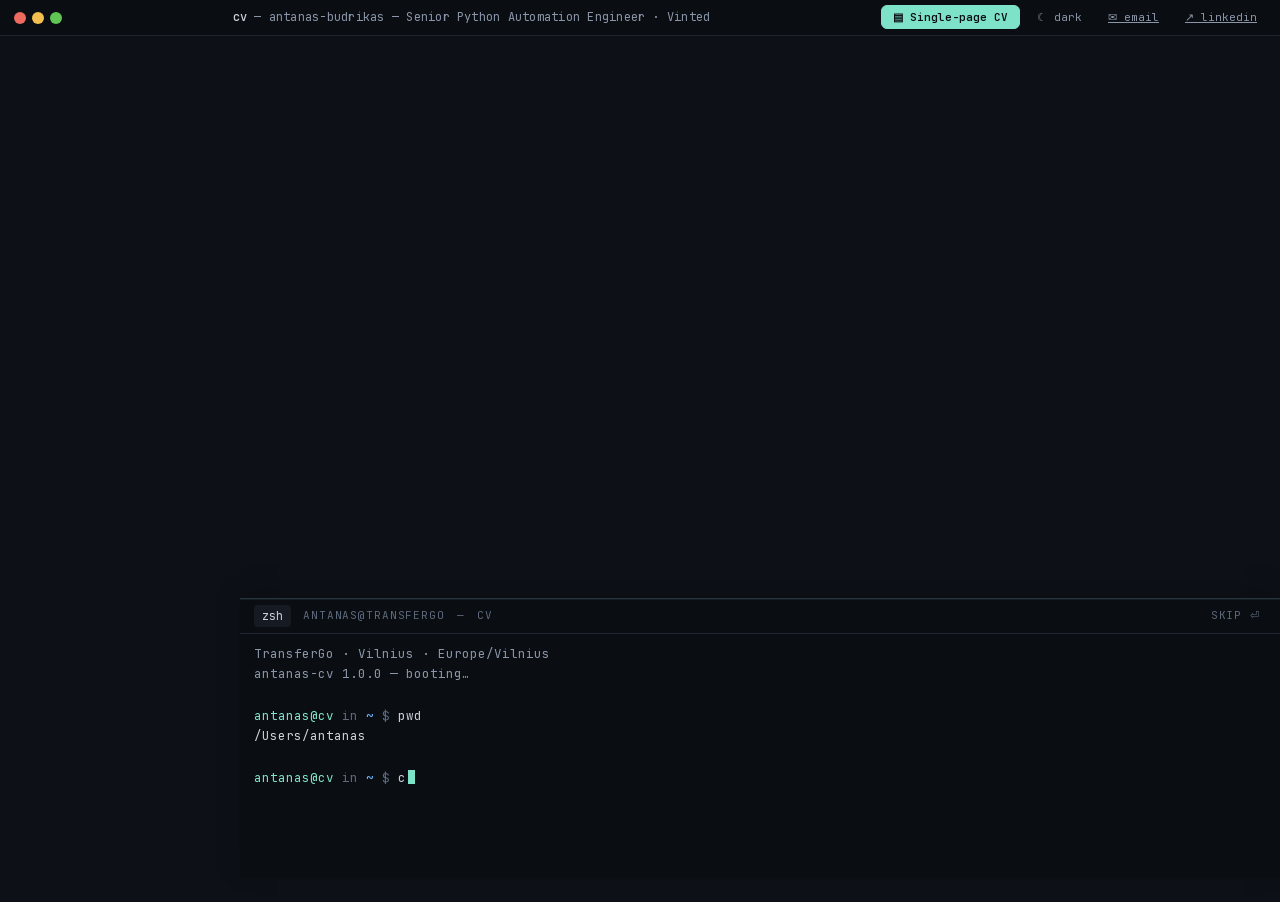
==== commit 466b3c5f: "Update CV bundle with latest additions" ====
--- a/index.html
+++ b/index.html
@@ -169,7 +169,7 @@
   </script>
 
   <script type="__bundler/manifest">
-{"b379d688-45e4-4d12-a8ff-8c18fbaac4f4":{"mime":"text/javascript","compressed":true,"data":"H4sIAAAAAAAAE+y9eXvbRpYv/L8/RcW3Y5I2BcXO9CxSKxlFlrs18XYlOZm+bl+pSBRJRCDARoGS2Ym/+33OUisKlOw4PT3vO36e7ohAodZTp06d5Xd2Hz68Jx6Kfy+Lqaq0EqdKTlt40sAfWa6uVVmvlqpqs5/[base64]/gLfR5VlQqH4hvTV1D/n4k9lydVIyqNL3ASulFJpe5+JZ/DN8OuIrBO6+HUBv3WxwI/uOXX4RW5cwW4wIZLqI4ED9/GI32730YwoSMhTcBtpM/i8FaK6Hbppi2g/1794S4lg1RwQ+q0VD6QAwe/2v2dfaY3u/[base64]/er0/PB5/2cwx7KMv3p2evjH7c3NGjlPtXd2fnpydH7x4tXT4/6PaSkvlnWuOv09ffXs5Pnx6ZYeNzUsVpP48oeTp7d8eQ0rGn959Orl+fF/bhnstK5a9b4z1mevTn88PH16cXr8bMtE1c2NbPKLRs06c/Xm7DWwii0TtdYrYDK9Xz4/OdvSb/P5RVnoTu9fHL941f/pUi3r+Ivnh//nz/1flPJvm/iLV8+enR2dHh+/7P+sns30tFGqct++OPzzd8cXJ+fHp4fnr04vzv784rtXz93HRasa2daNKf7s8M1/JkoP/v3fTckBFLWcZa7aE37xrBou5Wai8PekVMRlhShmInyBfLFal8jPDJsNCnzh8WJTjRCNatdNhV/u46MP9/A/0G/3fVs34qBn2A8ehA29TRZ7B/0Ky6Wm5d3+PTu+ziiwFwH774wjKBwMKBooPt2Fc1uIh+J7pVZatI2cXtHZp8R03TSqgkNRr2Q7Xagmw7K7Pnc/okJPbRk4L7A5rhoq//eialVTydI+gJGJn6mGermqK1W1H/jtLv6XW9/D/kJ39+/a3wl0ZKDhdJgV83UjkaT0eroQUotFfSPKupoLWYn1Kpetogr1ol6XuaD9mItZ3cASFK2olMrhEOof/HfQ4BG2ZkffNrLSBbQcjSD++HDa/u+1Wiv7ZTDwMU3lrnjDJ1KjVk2dr6dKTNRCXhd1A8O/xDGr/A0OSF+CUFOquZxuQNJQGVGUxo4W1fw5vtoTM1lqRU3kRX4GNaxLRW+pKi7zUfNf31SGVKjsefwSRDb8wiy9uFnUZgXqm0rIauNeQlnZCtnwSnFV5UZMFBz4IAW0zXraqrx/jV5hu78pbdomn6rJes7tPmvkEtf2g+GF/PHx+7aRZ62cXpkiZmNaLqhVXGqo4U+z583O760RSxsewDuePkr3M+u2KA5cf8LWXft36wH1ASYL6BlLiWK5IpmI9mhRAW9WuZhsAopqFIj1QFT3tvV+rsxqU+1mSm/5Bgsf5rmq8vUyGK8bKiyc5koHAxzBYZ4DD1EwZtHWKzHDMd8s4FIBL2hkQOtEp9eyLGBP5fe4UmDx6ZkbeXNLzT466JlkO7nQp6cKdn2rSGZWbkLNDO7olZoWs2IaTf29e95A4ZU4uOMs7/ujgS+TfYcXwxGcgIOBI4fw5PKp1R1Qu2Lnc/4zG1VVcAKfTeuVOnx9AqsOfA4X9vj9SjUFTk0pjhoF83l8DUv5J1nlpRKHr0+yoJojOV0ovh7YqoIS5/Y4OG/kFKjBb/FlLa4q4HuT9VyPxWRtTp2VamZ1s5QVXEGVbotqHg6AePWfCqDecBD4Wot1pVv460Je10UOd+dnsizhFiRmSrbrBi/Az4qJami2dbuezTJxUrVAMnjmUFNED2JaN0os1XKiGryaLeG3krooNyIHYhGazhHoK9ZYaL1WGpp5evyDmKyLMtdZOAykstTMnOMBc7Mopgvq5FCPTAOKqVrc1M1VFnDgM7zwnTBn15bvp0WWvZ7n48433km/1/ei+xWePXvdR/bk8DoX9TzrPVDSL/ZvqakrdKQe+7tvshFTWZpruNKw+O2izjW8keI7OVGlWJXreVFl+AV9dlKJ16evnoohyFGVWMnplZwrLW6KdlGvWyGnU6WxUiIrcwrrEV/x24XawJkvSjVrQXCzD4pKt0rmuOKWV9/IphriXmnj49GxIxDqhkAkFyVuF9nM17BndVaqat4uxvAEqAXUD4dNIzdDLPmNeCy+pY92xGOxJ74ajcXFldqIA/F4n/76A76nH48e+UxQYK1vsdSOePzObxifvtu3ZS1PFGLVFFX7o2yqopoPBzC+wVjQCKmfo+hcvUf/s1OimqZuPm5Ontx9Up54s/IkmpYnbl6e8MQ84Z+9U/MkPTdP7jI5ONK7zI4/PUEVJSgoowqMrMiaqelCVnNUMIEyqqznxXQsNvVaLFGHeSOrFsgZVFHmO7pfoIBal+rHol3gkflUXWc3NzfZTxro+kaVZRYszlZB8iO4xL5XnxFe7igGDUfBuU5f4/15MAqJZylbOOAHX+qBWymmGPgPaGamsh2+xTrejQJ5RemyqNqdvNBwCuxU6j2o1ypFauMdwxR2tZypHVBJVfOdaa2aaSyyQEswv8+oQ9z0Uq48bWXRqqXfeRY7zrBaems7N8LT50g2arYu98TpS+/WkSu4IWpRV0QKq0bNivemN2FPsnWlF8WsHQ6Y0vbEQDzieaNGflTI/CropCyh/roatAL1qatGyRx5aCZXq3IzYg013n2mEsoULTcMvLpR8kqLk+N/2xOLtl3pvd3dedEu1pNsWi93Z6xi38XZ3aVzeffx1//8+CtXx12XpKp36CYK/d4p6/mchRP494wnHfR5bQ0XKup/BkfJkPfDW9x078Zmf4yjuRtFNxdY57zIYSLPWtkquqE+q5s31bJeV63K7XWNL1zxAfGyrlfD1XpSFtMTkIuqqRrj6aaal57U7e/DC3u7RAVQ+HHmvfQ3m726vqQ9G1Ty4IEY+g8y0K+UcoNlf/klKJxV2C0Qm+mcLqV2+wyauiGy+h7PorDdR+J+dl888gYY7Ok7TuVb18K77u7pyPJ06Nw/[base64]/QSfwVBz+hLAuEZdgn1JFRMeUqTo4WaXmlxs1AtqPzqBtcSuSEOUxetr90ptF1jq2VZyUYujZoF5vhDtLlQbVSYHzfKnrBwEXL1MBf/eVLXpZLVB3HerBUQOLc4ptuEqKGnN4VWXheausXrsX0yK5wiaJeVZi+onj1PLxB2tKOCtfc/IT6M78Vz96xupkq7lcjYosnarwp5uyiq6/pK5TDFFVB/ofmKCARoqpqqppVF1W5oS90olI8fPqzq9uFDoEkpnr56QbpISQyZPzU1/BnkF7mxc4s7FtcRGwbxBpql+nW9BLpXK7C4gSKhZdWf7Y9Z8YHmfbGQmgQnUOqsW3GpUdCADXgjiQPgHsnjjuGc3BRliWVoNsQlTZLdFESll5ZFYHkqa+q5tH36sShL/gCty+7N04IVp5dxLz6WSmmaaCUbRdfTDsl/awjpA44d7+JHOAlCzlrVhBuHiKS7cb4lceiDx2MEnBZWGytLuII7qmUWRd03OoykCpQoX1XIIpBcrTK4ZwuM7UhS56noP3wHM1f9YNS7Z07VqpS4a8rSDBAJLBOH5Y3caBSXkG7rxicyUFCskRKpuE/3vE4taHjCs0FqUSzhu0mpuoSpGkWnl5ivZSOrVvHCB3UgLcJGXi5VDg4M5cas5VjwFUE85HswLFTYAyIEXkMcGF27cbcyn4FZqMscFIvrTj9/E9Il49kHpNBStQpnWbxU79tofv970jqTGY5qK7H7w/902m+85rYQ/5kCPxih1xOt2oj6kU3imaHeF7rV9lpwAXeUoprTChXaVGaGz5+yvR3qX6oGr7cgMbRqvgnENHktixK1gG2NR4CpjwWjAlQ7qKUryPC2BprOxPmrp6/2QKNaayWCLoHYZS865hLzUOTrhiheYYf+vmS9kk1byNKjan7Cp1lbw47GfuUkCf5dqP7lb0DqZ8wit5G5Px2fTuWGGQ/8+5w1mLF0fiBe4Rpk9Nu+VstVu6FX7k5HbfIHs0apv6mhV3C0H4vE36GzEAryC1WuQHMNwjDMG04+kT1S5cy/qfjisZ0mK30MgfY1Xl/B9WTMC9mYSUF+jmXg4gj/3XfP+SO8tOFfqAs4CZpH6YmIQDRqpscoBcO5wrMmRV7MZooMqzRJJfQgu+cagg/FgT+RTutQwPIWf1N8oZnJddmaUaBMhY5xSpairhQ4ZejYRGc0XZ6FzrZsKjqwVf7yS/KGYdXNdmo9vUGhQ0ustaXa1d3GH2PpwMoD9CmX+khpwJm1P5ck8LnlgNt7aHX6vkQOHW3WldCbarpo6qpe63Iz5g6yBh7aVWANW6OyaqIE+x6Itp7jdTATOKFTWZnjBS479YoUXFSbZYt0ceEZUu/VdN2aW49hd9BL00lUDEyp7Xv2zgFnce4PnFwJPSZpT7rcr21sLw0TxfcQYe45q7oA9lxRhdCX2RrNZUM4D4MZGmXipFOPVRSsV3hmWppz29tqulHBCt0JOcoIDmmwuODCapzRiXJ7nuqbNfWSNtxDe/qjTsSOHpbMGyCSVKOmqrhWr5E9wVafqFndBL4w0TVrjLcmJEH0zgx6DK8MS7O3NtDtTJQhH+BY7FUJnfVWKzyGf3GH523nce0NsuWNxP+Ml0x1l1Pc+Bm40/wjznJt6NI/x31dQqxpgAMlzesslftOCOlT2HeDYzexYLa+SPsdd8sEjsTRa/SfcGd8u2jqG1z8Y9Ty2aN9mGXZaE+08ooUG3wW1TOenGvZFGSObmujfwJlFGnYnIoWBUhiatvryZww0TlvskjCYbflPmEmkk/Co+Uz6Wo+WVPD3fh8Wppfr6PxtYy/Uj/zSdqZhx+5PZncWDMJJ8WdNmjPDvXUFcEmjbdliiA9TQrTpEeFHT1ISIhP1apRoPfOQcTX5mCAv62zOt4AQdeOkm4xNQ4b8EsRk9dFNeWpB1ESqZjc2eFWx00ArSxB1hw0Cld3XrNf/bK+preivoYwC2LlVB/4GTaVmFhRG3xIWAV/o5yKfa7aFkM0YBtI2OjoZjnQLAI5Jz4n6qPlx84ADvrAciVPQ/t2YH8Mxp4JYCmvlNBweMPmATUxnMogME6bAuUSjUTHF1TRqL+ulUZpl40AAZmSch7qWjUoCoE/DASNlGB+ywbvxlYf7OsT3oYX/jHYdCjigs5rDGYBBgmWPyvv0BjEUCtFfbmzYe/rJ1//8ygbvCNGuX/Pm0pYC0NSRV2xbTKgaBIzyXRRVLPaHQN88aJaXrNhZJjYLWPhV+JMR3PV7iW97MxFcjj4UuOZAtvWLTw6kpSyqMR/yGt5hmsXEnkmvtQD6u/br97xH4/fOWuLcFp6G3bjOxjwf0f7waRZH4lZhXfxoorI0Q0BLWvBu2wh9aubyk4U1THyR923IFx2HLX2lh6/u9XFwa7J0/VyuYGJDq9Z+NitlzhI8byADx3V1bWqClVNA+9dEKLM/VEvZFnWN0L9dS3Lot2IKRiLcA710Ru7ub1uvl436r//[base64]//[base64]/WzzD9oUdSUZZH7Mx2DvSRXom22XiiAjg/0LDMp/yVk2K6XgjQ+Slo6cRQJTzgnDNJvyjR267zkjyZ4U2U3MbXK4HKx8lGzGqQBwoKuXJbAi+x6BQ4xqIDuM3KdqBNfQu5WqkK5HqoVq/BxUflvl6g4RhhWlrnTDyUoBAG4WAsrtTGBlHBFVu2bVNM1qAEODo7s449Y08kGAvVTrMRcjK8YFOtbVPgRcvUho6IYLtCt0/zPe18n6OOw3HfoCYV2EHGNZkKgc8taw0+9ssl71DtaUhJt4fMz1UHeoRLovhLa/ayc+gzY5423q2X8Xa9zMR34Jhdbcz8YssgLUlTHXGmV7NLNLO7jfa6KZZ4NLy7NPpp/[base64]/iyQ43QS9wBoJWjLhRMukU1H7NcD6OYwCqTHxierXM0caJTp6lVfIc9jqnXbYYx1NQoo1ubKFABURV4JF+Ket2u1q2pzxh2b8jTDY+EIRHk2B1Fr+HQfooqP9rTbPwgnYmzX/E64H5ZGE0a1gk9hNJ7yEmEbBvDPopqtW55YojXQBOWG1a8l6VWemx843BAPBLaEW4InmGAwC/cJp4q3daNHxJ5g5MFn7nJNAwzXslf5WXtnROOp+3HsQZIC9+rzbYjwr8i9519/ulErqSDc9omZLyBGIqCFLIVnAh107IQIr7UGepHSDVJy7Jc6xZNH7i78sQWMv9Zmw0E8wqum5F45KsQzLHZexQTfYJIOmxrNDmzzVzTlmqbeg1q7EVdtxTBukQ70OiWQ3iu2h8bWGRUqQzrdauac7xnFVVl/rzBEoF5njynnZfxgbCf+t7HXuS597Tj3hh84d13UEHCXeVmbLdiJ2f3wspgLH0Z6cWviAIPxLf+2MC9eQgOw0HJR+L+6L7Y8wvuG9kNQpZBUgPbHcn8RP+NghAFwKvYhdhG3033WVMvKTYuXocj0i/gOuCtNrx0tYkxD/ibge3Ry7pV5qCE3Wj6YcKlDDOcq0o1yLMh1oA0r3BM9XZ3OPKipDo9j76AZQjGYGxK4iC2AO3uij/hkVLX7VigqqUCrWXdiJ9gqxUVBrnS8EOq6eAr+OyArwP4GWCu4IWgWkOQ4SDBEk7JeJkTH1DvV+SSwOdmsWWYI/YON07ScPSXG+dMzmcn48vMOJQXFarW5uT2Z2yB40nbis+QoozW3widiUo2QEwsXX3wtb4pUPD3F1jgqZQCktmLmdzgmUGRsQzQ+9aDrul++Zpwa5Lf+RAyiS8Nfkzq2xi+pvv5GWLXvADommQFPqZL4msD6LL1W4vq0l/Bc0B04Uq2LWUHkcRfsux3v6MP/G3gdcgHxnFdMWEoRhvqqCLoasTHjNsBbJDsqK40iNID7+ALV9BB+cQNGxSfO7dsPsgugj68NmhA6T7E4D57yXb8E5OUkjiv5LE0FoNnhP5zSuA/qXYsDE88TjxF+ahL7WsPfoD+wfq7j77o8Neg77agP38f7vVMZh9Tz2jjw/nzAgCD0kO0uEH+EMNewYABQChQzEary8svN2Utc3EQls8u+EX3C3BF6xaHp8H0xcqQu80CVDPkpkejsHGrF3kfL0Li4HJrkFyPW7S2M1mWIBSu54vUMZJC52HVmWc9co6SziYdlnBQJMdnx6c/HD+Frfr6zCq3r9RmDzU+Y2525v+8uAAkuOgJQuDRM2OYxpBSgJKQJTT8vdqwyepsgXc5792pmoXvOOLpcFKvWX4+VTPteXamC1jHv1AmXkj9A8gcoNYnxJ/UfSOcIxuGCOH64Ic9GwQ3Dxgd26ntfM9V69XwVJHpuG6iaqCcR7PQNtf04AHXaVwaeVZCwksp7zzDZIJiqH2wSCFDCcya6an6Xm0+daqu1OZzTBVW8182VXCJvGWq6MX3agOj4Nb/iF0y9snEDcnEYyLhHhqHTgrNTJm7fw7G/kX/fgrH3V/ON5WZfywyf6n3xOWV2lxaj37UWWTivNmwdwdDMhg/nUZpMOeiuFxU4tLO1iXj2dCkQtwma35BN+ZVhG64cM5hFXQhh2sXe6xPF0WZO5UGxdLzhQcUWtAR1OM6ayxWRN0eGmMS3uF+0lndzHfLorra5enZwXUaDcKV6qUTnrPk8kVUGIRfpp0hmEaQzp3nA/o9JFswDiMWsmxSOoZr/BFSFHqqZr+eQk/V7KMpNOLqvRQalbuNQhs1+x8K/UgKPVWzT6dQOLRupdBTNfsECoV6Tmb2AD+SVVW336nDdVujGwmo7racQ3xP8o43/+ILZ0QHUCczjrwPHpjvSKDZWpp87V+CHgNOheDD+KiLI/t7hc7+1tgHItxZaZHnbdDcu3CT8bZx4vj9L/V9vPPJomLatiYtfMm6jzPSm5JHjvODsQ7sjQI/v5y8UtnpfSl/[base64]/VWbdgRGQy7h/op5cGDWGmBWqzIWcA5G220CSsVlXeTFDz2ZgznOCh6CRMuxayjf44Qe8oHYeIu/rPL1Sm/[base64]/L07riRQTeO3pVgk0QrQFX8dQ3srMgBQWi2IZ4pO/uDKzLbcC+BWT52jX3HRnU/vBdpaqJwrWsSkFRQN9S8h/9vakJdw5UTb1HZ0DhhAke+xzFErvVTNa2bPLKJNkqvAO4dDNkzw/xtUJzyuAAoLWqC3LP7s+O/x+4WjMkJizUryc/JAT1hpGBxrXDjrCiEgS2ixhVRvSeCEODGT2GkcOi4LYi7j2JUcUA3i9r6LWbR6nJ8F+/C3Pil/ajk1Qu5EjXFMxsUPOM/hie1q4l8RyDEEEzcXuIFoarroqkrwnbjD8y8XVC/UcXCxn90mmcvhmoe0LhmZzryCSVcSnDphChv8qeFj12f2sRMV3W1o9BZA30ThsQJjavUmN0OSNp2NRXVtFznCiIQm40/ImgUQhdb9tsfMR8k3EzCZoVjyatqXtVwFBZtZs7stKgcztEYLwoE5DrwvdpDydiDVsZ5tiPtvLppitZJ0+45Xkcc/rJwsGR4vgCTZbYI5ADQmrjsbsfebVhjMUBJ9zOPJXrBg4GGwrGc39SGCDULMpSp46b2zkE+LZ1viMn8oDzaQIfzJEly5KJqyNZ/o8QC3DALPmB5QMTo7zxnOPd/n1nDpty8+SheQRS8f0GIwuOZhums2d9eKm3nZB0al+mGKDFSLskRWNQTSM3hyB6u8+JaVc5K/DBwD/bF8LyeanqwI1dFtmiX5f8iKvHOniicIBCM+Ag2mke80jeq8o9bmBM0s9DZo1UDtx/0ccWthd7wU4vbbD5xCml6RnCgzlrAvuWdZ7h7Ow9pJweI1QgPTajynVBMVtTGmu/QuXMmDryriXczieNt7npLT91REh3y9Mt+h/xWe/yFnII2aMv+SXOMfkiuaAeDjmc41AAc+Apf8S1litgLC5ma7Gq4t/zktkqwGBPSkv3FPRkKyInEVfREgu1BpEQCgRkAxhsZsgRuGGpJxB009ebrEag+vghtQXFEki0bKhiwZ2/Ny3d2Otyj3jsrgmfyVjNizZLc/8B9FwIBOfbdRJUDPgzeFkCCn6kGoPXqyjnbAteo1A34apRlTeFg/tQZaHhU0nDLzxG/NgFpK3bEE3+TReUPDsRjNxXYSmbKwCzwn+xmIRTAyyXq+cavxfYLgzFMyEf0iWPtNuKsEAfiq31RiD9Ew9oXRYil62p/W4Q4uoV4JByOrt0mITH1HiTxIeHa2cYP0rNG8S2ORk6Vrstrhz1CN/PQV8JEr2dc6LV/XbIBjfaNNcV7z/Z7N1a6Tmq8Q//+5r9tq/gV32HDdF2igNX98gtw8VgHGXry9bseiW9vdzYavKkwVH0g9tiYH0wBMOJgoB9nF0vycKg3GpX4SGvG3ax9vuBxy028V1trbuddh9eyrtRhlTNkGBx5dZkfG/mwUjffu7mDVavUjdMQBF1z32XUS/p4LLwX2Gfv9wX1P3hitAreM9YweI98AdC4HNiedYCTjkrk1VtFOg514l/SaJ4BbgEOP4BR+RQhD1reIuPBazOBVirvk/KA5KxSxcsS5T9L7OwY7+I+K978tgn5AlQJht9ap2MZ6mIJBQHU3GA7Ujmi3ZoeIFZvGD7YEU1fNcUcIAv43IPTclqvipRcylGZP38Yi0jyv7uMS7KW+dzKWU6sVY42KaULiFmEh831I9wAwROZtD/2ZeZaYnlN+bRNNZLUlajTXwOMaajYk5PAXVrZzBWjVNngFaccNEIHOK7ynGqvqXoiJ+QUSu4IrDekVEte0ADc1022o64kr8KNSUuI02A0oHZQY+g/GCRhYiEA5Fo1Deb0cPXWnMBIBXv781wVYKpBIQpKL9DZl+yPPHMK6JVsPP1a6nZh3piO9vLUjiDyj3B36BXZeS0UwWuYlzpAn0/KGh7TyYwc4//ukWdELM30ftOZx3+Ma4OjxT7ZiVOWukF+0S9ZiX4x0S/08QKYldx/vqWi/kuP7wn4Pxeg/34XoNvvKP3ypAoktjtZeDrS1Q+qKWZkWrFQBs6yGRg2P0p2KjRqqH3pyeElGXMmaxxuAVG/pGKXvf3yUJRCCa0gfm6FXIpl70bJgAGS4RciyDJ+bLyk3SPrE4+fdA1Zgf/s2fHrQ8yvCcw/Gxjn1bM33wVv9gaBMvNYT+WKJF8IJcLDQ9cM7gUeBCYEBy1tOP8FYUfdS9iQ0bjMoonCmi1KnJl5UxDNalQEPkrBpdBr/26GRkN8eqrm6r04ELtvD/be7c73o9fN87q+Wq88y+LgYLAnBgdfDYzWebCHD54MaAfENeR06ooD7B2bqoZe42MfQwh8qzshKkFX3mIZ3psfwovJ4HdwWAftdvYQAQyfg42HskQaFBBy3kIDNTqeSM7dALwXcr2Ihbx2xmln/Wc/iDgzgu/K8ULiwRykeYO4ZA5XABnmOFyNv+w+gsXoruKb8LMhxT6Em0S9b+1E9zczFoPfPdgddLnMHzF4DP1DkIpbBlgGcGcyGqNm0l5F2AFOAgZVj1eFKXpo/6KwWrTOsAcSIEqjL48jY1sFmds/gGCt3osT/H+DNk2oI7PgcwukwCPv2TzekvkBb8yCYHrtVQxb9rALntaEmwd8BeVLmCOKRy44/YQD3ZuURZWXm8CfQlWAL+YOazL+EsL1pKynV2JVY5IfMFGRT9XxGWG5BdouSB3v3Up9fmie+wzRu551JX/KZVgW06I19B1m7UwL0l6do86ZGezhIUrT3fIo/gDgjGkavV6aJQp/nNuT1p49LbVq7wVnLb61CB7Dr/854V+4lKuTqq1DOWJMe31s2MZrTM40xqvuWf1MNl0ITQ9RxPgcWgEn1ETiilhBdWC0afScz85BMP+HLl+BnAB6Hoh4KwhGpvhFjUtmrlWeKJJMR03QiUcG59CyoI4gZ7Uc3jUw/tZLIRMKwumIQQ4XMv6Xe9FjDtb0w4e2tEj/MF1VHI9kKN6vyfTIDC8ZFCfCiCZfINjrK5SMX7xj7+2W6ESDhp+GIvAFnUuxEG3SjUOk2pEpwRUM6ZuRwTJDsEQUGRGBBt6NGbcaLwlwnEmGVUT4AgqGJodOPgsdhRpXFawVzeq6RaUKUS2tq/A2hZgD2sOef//FVxTnYPcZbQpQQjs561HEji+481+NxJ77Mswoy6hW3tR04k94qx+5XgwGkSLb9rDDJOFft4L06WxqwejE3UFSzRBwJa/XMWMyjY3FYODLTNNkkMvUa8tLoWdvXj7lJIZIMxkI5H0TGof9saPUZTG7JLxYPIPIWYcwWTR6/XLQG5ybBoJdzlRclYGVEMdnzwFfu1mDr4+u0WcI9KbW/5dj6ICGwensJour8qCY4C9wDaobzukFEsyVZkdJikMWea00nMYo90nvQHRT5M0JnqiQqu0L3rGYmc2+gTM4Kj2KmVHvARt/eKfoQhFzh64BIqA2A3gwqRmHnF8TrBHAxV+pjeZtvmFfmzGF8UtfuUKa02vVaHVYllapYVBn8xrv6gZbCLGEqUh3g9FhLB6J4WdfwF+3dOLbO3bIKgGNm7JG8YY1PJLZZTh7vxp+xZ/DmCWhBNYZDrInsYfZOh9Z9pzWiyJbylZrvQh4Qp/k97gjlWD17p5YcVC359yynrSNUkeImovaHNCO4S//XJnV6yo3EqGFZKdvPQW7qZ+J6ZYjxztXxKPg1u+JTeaQsXYjt5W36aFYmZZWRHlH/NvCUxqa7iN8ZzCS+HTkw7Hwli2YyUcHCRG4V/7ltjzxN/LyCoVAHHJLCFnPKop0ObG/3UwFhzWLz/[base64]/Uwbg+G+Jb1tFTfO2C/Ax+XF8WMn4Hw2Y8IHrgeZj/VRTUENHQ8tj7AsRU2M0JUJ84Oy4GcS8V6F4LxQNTVslQkQ3uHypiUtGazcahovLVS3iM+tXiguawMw71m9zlpHhtUH3HoG8Z4zgq641+GloYgkcHHKPbxp6llKVdeNQFK2lKuTAZmuxtI4RUlqYHTTckpJ6koleSZS2ZaePjBjdhybJgjo/JTceSOYfzDh9CBdvQB7zmETChXLhCwo2A0yDWMEYP99AYV6/+MTYNxnLk7Jo9c3aCjODZZzzhqWDtUXV+hZMbl6ZPgtUvJ43mUeMqW6MJlLm2hncyJMBy4fCDevnNS0tSKR/ioR7tFn9KlMbo4otgW9wHeWxMvAaozRWB7lkVGqndqpusPRIkP0nqBW3YB1fCbbAUcyq8kWUNLRjd9nhxkMiMcNt+hnMD5K1jXHiKLg++rR4/2STcNtx7jgFVtMAQytWhVl0+RyKYIZHM9X/wX8ywIvzDsJsG3ZnVzLKcL2Ob/aHzL9azDrPjdUYJnha8SLMcUSFCEa3Ec1WNI5O6k5FWWQar0DSegsSbyUT+lkeLlQ6cTHebwrATTGaZ6N7NsQjTvSGOom6DKbCd8251cwQcN59Br1A5JzuHm/JUk2tZWQRrv85gbR4a625YjzaC92/MHhOmiMyGY2VNOiYVZ6IpGG9kMrWxpwQe1PNfOwYCUwybBm0kaC8ZQWxXFW5rKPstkQiPRZjcX+xD/nnSGhXbTJTXAz+mkVRcyUd5jay26UgJ1wIVQGuDPsU1fyTFgtgGOxPZTA5pgeDnR6AUpJCAls9dbW0zXJd55ADQe7Had4yDiNzZJcsB0/HWydcWHj38HpCOIlhtVdrBgl36JS8vAzPpRdVH1ERVDPdijDh3jlTdSEydUIp00cKSlsxdqTkfMoJwoo6O5y61i4BfLnDvK6JYQoULrH0V5MTMasrfXDxEkPXkHnAGwau4cdI3qchIkphSXU1nCWrfqiLKhfVe0+tJU5VArUAGBw0LvTWL0ZNJda/WtJ9AZ+EUzc3H0tQ/e6MU/H8IdDIJVZYMqMchYyZgdy3XZFqsSjy6zk0zuVYq8Bc+wed0Uf/Pib9G0bYsB5101xRKR1oGwgDHgU40TJRsybXvr6KqiGH72sr2pk/2AHJqAfb3HC/0So6jBNREbtVyeanwmJ4DXPrSNj/b5O4DrDz7i54en535xL4z6zDz0OkORze1CFW5JOKEmbEUF27ZVhEth46IveFA/[base64]/82MBH5CvZ+a0l53t3701MXCvKrMx5E7gO+E4KicziY6HVdN/R6EA8rDW4f+8IYKWYKb1Y2rDz4AyFRKqSjbYlJAoi/[base64]/pATx1o2/WaI63ft7co1B1SZPB9oFAfez90uAwXffOa4EgXycrvJZqJTqOPIINoOEFFdx6T/1HfuIJCMLjelm4d4JPPNsInnzTEJ3ca45N4kE9uH2Vw3v6KMXr13HmE3je94/PKwOj6mkmNzYkAn4FJpY/SO7Gq3lP4UxmW+ePvxLC85j6JYZnvb10wL57219BiJxlIp6EOKSZzi/QSRFLW6bPDnvFBfOm1cSkwE2o4PSinVLVQsxmcw7hm9//s4D21QrSnvGD3j9qoR0yK+3Zh6wzjsQdf6kF2P45X3kq4feJcbMmNfYPivxhS51aRZVlQuigvys0kvoIxs5uNS6AoQhQcmxYhntMDEVJfFNUes9FTvrEE3q79xZ6kvGJDagwCP95UAPxeyLL4mwKz8s5j46v/mtM8s06eENwwwgzKPXbPfiIVxgEHS1kSBpz6E1t5Y8HlPT0KPwLQKNmuNZpKgx5FkVFkh7dfOfuLKdEuVIUOcQdYeMjwSRAtVrB2kmPE3rfkqBfDiy2L+YJTsglVIMSdW/aBtmSBYjj4eCJsLsA93ij2Ly08TQBm0QXutw4mGqPZQLMACI/Um7ZYAoaakYltzIWkjH+uSkpgZZzSaFLqBlPSsV4Pw3MZldaVMd11w3R1qgqTEc6K95zgiStvYMXXNgmZdDfy6QaywVgkKDPxGfwx9IJbMP/oqyCuadvqG6r75RfxEcRhFvAO6yycddHQciLhgnnrGrfEny5mjZX+gBPuD76qG8/Vf7BJsZs5OSn0NpgUepQuZicFR5qYjdAx6qPGRsnjwEsddt4AYlC6+wzRNCt+fyMLQrXkG7QhWb9KUljCmkIy3paxq03Ge1b/o1sF7Fb7JaIKWH7ZmTp+5c0br2iiiJ0z072k+0XfdBkiDfmmT5Mp/slFQ0IMP+qPPWbpELj9HkTSsEKbmAcMBdP95ptKLospGDRQ8qubdjhCQyW7exkcXFaD53viS/2X6i/Vn+t1g6mUjdBR1vUVZqTaE3+pBH4MWJwQJQEsrFiS8g+goyhT93SKEVyUGUw2hikuYWVzBROvqikiAbpBDTABrngR5HGBIQ6HI3HwjRnGfRjGINv1yg1GI+g2uuEYMTbswhq1luVGTBrE6zP6a0p3XDftt4NxsGTbEIQi7PnhgHWBAyDWoJL/WbXtq3b/7pNuTJlecYM5kIwVImkiKbZ00xdif+HADtD3bLIgT2P5I5pSWHVMmnm0ghhVPi+lVWQTn9gLeapV5lLhPZQVqGtOsQp9Oqfgrz4Nsc2NZCvkPu+ZztsX0PpeLB6aJgNhmJj8qqnzNU4OZwi9QZJCJ3y+gvDNI0SM7YJOeNy6qVcwIh1dBm5TPZqZ8FWPfhvhLbGbB8C/8d3tDpkagbjl8lipm6c9uBnCv9CDRRLpjQB6Ttru9R12JOLkiEu/J5fwgu/wUIOHQUx7ORPHJD2TL8OGNq9LyOrKk7uh5vtTPnag9cZSzdk/[base64]/OhisulWtaXRAl2oV0uBkjA4MYAZZFaR+QnjV/hQ68QvvedpUM/d/[base64]/k4IfY7n5CvOtWOPmsHU64oAJboEV33ZSbj0nTf7RsJfBCRmfjx1dPn/M4Xn7JowY8357JxDdoUDdXFQL1RQticE8Woplx+se+DxKyC4QqoCMAjM8B5dyg8QPrjfAB/CszMIvv1tzzHtVTMmHS1Z1tVnWa+2RY1t7HaPY+qgHJn6eroXcgx3dglMF5e2mu089L6a0Lc3gyCUJMxPoqHOY6CTujZcGXK/nc0x0IA1eDd1Aw1oEx896zNygqSIA68E34ucsy8JD0miLryBRPQTz4Yr57pKcGsibWpNqQSNOHppU0MX0Sm4y/[base64]/iBOCpIn6K723vbRpv1/xzNZfTzZ/IRy3x7atnz86OTo+PX0bfnU3rlTp8fSLcoyM5XViUUvfY6a3NKLet2b1+evDAgfBhN6G0+Swle1q9hkWF3iagbisU+NBtK+h7YG0rF5+vUNYwJsjhyIyZcsEALpPJG8OaK2G3nodzx3pwlCbclQwQYquNeFbiTrBnJvmgV5sbBwLl6rDIToCdzc5eXMFkDb7epMsBZs/mJ8pHCVzTq6VoF4bv905/zG7MpM0VJLhfl+ok74fP7BBTOtTR+hpG+EpwETDpMyANkErddr7oY2SJCwDUuOe7tXchkxN3FhT0fDXsYOz2QM91gJMsJsZ8dyHPkv7YW6QwwRXPy575oz9BBL7+H4HwfwTCfwSBEHf2kPPO/ddIgS4LAciAcZ6CWALs5DH4vPKfHRdbSMEhB1Rcqhn6porcPo7grV15h3HdYZT+151z2rLIk4ri8BdgVSJz1J/q+oqSw2FEhouCLDAHloFbmtT5hmxbXmCqZaaUYA6tC+RlARSOnBWDwLiOWQ3JBSlVqtR1pff+UmGhx5kA7ygSFxGAZ1lohO6EwgAOhLujnvGt2+Crm6gEMdQclWBDO0Zc9RO/6okiVDjj3nG6LhVWi5PAX3zd7UwArTytVxvXFQMxiB4nqxXX0RfShnlfC1qEHViEHcR9RMt6sTIeVBDGgbk8J+s5jtVmqwX0+FItu+ACaNbyslZj7AYeD5yMGgkAkS/xN8A/r1tcYFaSrBboQfijRZn0nMsBMAslEjLIAe+BbNtUp+OJ4JGuqekF4GlKI4EgVKGuMTpOM5ilV75EFVII0ejoeT9OjrHWNjArClntbKPEjktkasQwLpmDghOXGhkfsE/Odw3Lw4vGsT2Zt/OOrEcZu+/1CkzkKSJLE29wIOJvvTjZXOVrgLgE9XowxaWaF22xpChVfK7Bo8iBamHuyFxUNe5Zl9VurW1Cy6JyWFNgbfY4KKnjbCc9/7sD2990qmhZliyGRsuTOcfK2GYxxsOTRgeDGAduryyb3ZowOnZ7xU2VIpOU16uncfbH7VzpP33czl2/B6vn13V8i9DtdkGWqC61pc7Ar2nIBm788XG7qrfxRMWp9k9Vvp6qZtjQfyE0Hr84bOb092fqzu3tpHs3M0MIAhV+dWeialNtH6OwMyRT2xicOPRnaj5Vc6oHJ5UGM35d/XZd2dpEqk/P5aZet79dh/rrTx5IBk3VQDh91r701Z7qyQuQvn+D+ejWm6SU5QqvINfqT7LKSzXEtAW/Bb3c3lCqf6j9w6025GA6ysLdquZZFSsg7t7Fnk5ub813ZAp76VR4/TeEj5suv8b0vFBSEK+zn6nlVM1Jysk/11ihpuQJt6mmx5xR+wx8vYZ6PdHTppioMWgoziq50ou6pR8YL2wefa6j8Ff0wKHv7Io/IcoEqguwdkRWrkuVlfXc8wUs6/kcJJN8jdFHIO3v8M0Zsi1SXYj9vyko7XpkMDUXO5uznHJA44D8vCJUUyn/VpQbVljeoBA7hfxGxie+rOduPcAGb9OCCSXnELKb3TP+eXSXlHBp4Hc8UvIjbhc1ovHweoDKKX+qVpiNxkZdAIDw83ru/zypZrX/G8Jk/N/Hxt/aPPhjU69XnQdHdVnKlSb37eDNcZWHwRymd8/rOdA3rqD3LLu4wPvhU/fIC82Ja3lez/UwpSaN5gB8DwKf74cRKGAMBVjVO87fZsfQDYIJ0T+eS0pYZEhtP3gNc+u9L3iqXQFEtnAFbnjuXQGcfa9E5P1uJ9krMjfrExWxKxSXDZYu+ui46hSH9cTYEb7Mz4t2sZ5k03q5O5NTNanrK7rg7xZar5XeffxvX/3bv4VImDads3d32O5nFnsd+e84a7dHQ/7bMN27uypE3poUucWowzxgvIsvl2v83rsQ9nl08mehzxSsOjuk+N0q63niKVBA4jEue+I5Lkjfc7uufQWOK/PKzYp3mXJbhAOhPm6HWF+XYCc+etRzxjeKrYGpDR1UsbMThHr85hv98xPsfzVJIu15KSvZRyFUAfOuYjbnK35H4w55f0RlwBR7ayP6/4jagIP21sbb5iOqQ37bWx9vt4+oD5no9vq8bfqxFdtPt7eA+/xj6z6uwlp/UxbR3cd/CHcxK5bCMjOFOjHYJH9TTc0KpHNWokrQnoGKjEww4jVqxsQMYJIlWFT0WiUgaX0PlaTF4XePjTHibCEblZ/[base64]/FcnTBImjwqNj8qefVCrlxyJPsgTjZuXuwBOrLBYeo0Q/7kcfVDd3vqkCPBh0XUOKsQk5eg7jzEN4xYhusH4vHoKwYLlTyXbDKTYiavjGFlDGE2rIQHl9tiXtUNJxlDghZfzCpycsW57DjrmKX/0DXs49qhyNqZCHDhGM4iBH0qf5tDB5bq9W4AS0VTl+aWa9bfeYGY+1BRr/XrBqChQAU8vQJvJOgs7qZsFb+JxYETwgowvs/O1Zi60lOL8IbW7Y7Pp4LJ7BbotcH+7rG1whImHPEZTytQVOLp8Q+h0cbaH1HDz0bD6LZ9zzIwoCk2Pmkr9tzWnQjoILgyBhTkMzljiWcCRX7nG7c6m4A/OrO7wNmXDE4V8SIQIS3sJ1dSN2Ho7zPYJge9jiF93LcTerZVMNwMoRlwHm/r1kV8xNEeentsj2O1kvqFYzcZvF34Q1P/DZBpG1HV1Y4RfRMphQNnEkjn59lXyXhbVwjOPwW0w1yFcOa3TVHgsDCKslUxpz1VszKVGJWfZ8mld/oZfhnAsTFv4Ehx0BxJAuezznTVhrQ+YYV0BoEJ1mXwcy2gn4JPFtEhLbpdxiUfi7fvwjnpObaF7fiBeB9O4r1tjcAp8fbdGMm4a1D8eWuXkSYROf0zdnHGCTZCgu/PJuFa+JWCT7JzXtdm1TCWPU1NWgJU76jDkZxngMvaZXYMhICBgGPAZHLMnQtUtw5M81Q3ELXpIPuy1jNB70hIC/yfI06HnWFNpY+RTGepzWDPTXGeUegUKi8dB4TmM7/is6uCIubAqYRqM4k9CZ3YoJl472B16WF7U4e8lDrwvKgwqM4fXaZXZdEOQaKLMq1wt8xHppe3fOXqxw9d0u/HUe2uym5BW5JTuWjxDYQowVLBXxg65TXyVr9DucWv7+30XYo1EaYsoMTCHajF6fVEXUaX1Xidifzgzi2QuHOxnXB4VF0T7CzUB15TN+oahDtfiGZHwLDO6RowAWYiX2PTS/m+WK6X/F1ZLIsWkHAqxy/H2OOl3IC0QB+HNSrZlIVxp0clPHjXI6guE44B5DZUCV4jdTVXjWAID3BXCitll6qGfBNNp7mpTJwhvCaf9bPC+F/ZSaGpLaqwUq8LIDaTH1/flhBiCsquFPeALFn7IiaRfaF3dsbwVYcMXiKMlnI9pT0LE+vtUOu4RSYLJ8kw1rWrL9qC6D1ltpwHKs6NJYbmuNHdydmE8f/wr2NvDHiTwyhcvL8YgWupNMKZQnwjRVv88EKT11Ynt+HJjJFdyN0MsVvIlTtoZRwPCBUNwNXqKkVFZATCD2GmKJCjUW27EfO6BgeeHNyZkATZg9VyzUbdwI7F1cARyo645M+sOMlUJiYKMj7AOitQSzAOh1kVWDJDuHTpoj0Wgju4vU/7rzIOjAWlAmIIeMl4wm2d8H8cG3kvLaPh2uNyP4Z73pT+7ILM5XXnkQAS3+88hI3C3A5YDgH4oKuiLpZFibl8ISOyygsEnybuZM+qftHKmw2GO+rbMm6zwDou2TYHSUACb1w3A1PQcsH4P34b2F798K8gIwJd3a/UzX2jnQD+wDoNXCWlM/FcAQGS7xgIB8h6r/BPpMlCNd2BcxJdc61mHUjYYZssfQAEC8oGyJUDfw9sDt3AOdvwRi1KOVHAO+7/wXpbf3M/PVIMU1YmGSXkZd+xeUzue67KPZ/D2T3FwRaVHTquHR476OUI6JusV09UguqCKvCKfvCApyZjcV4PB95IBokUpfTPTih/bmfQ/3oswuZGXbLvoFPSv3Sj3k1nti1TYPgvpUnRikR96n2yXyF2on0GS3HqWCsyNjiVABchPe3MiC8CHUx/Kx/6xKftqJ6cGjtVb+RUCCcoCkROKRVp/[base64]//NCt1Famm1huG6g/vBtVGew5V1341BXP2Qr6m7P1sVWLP5Jqg0byRjFg4HHKLn3Ux4hQZlJjFiEI6S0DY2arhtdXFPeLfSoA9ig/r7euqGy9K5KD8CGKvsDiA3GBObmA+Q5XuGXcohzQfnsIgEMytltq6LtFoenEWpSV4uI8/wcYJ0+0zx/7FxDLy1AcWq+/YoD7WEKbDp18BB/s2ZqMKurHHshi3LdoOLq5w/7vhUb3W5ZAsG+3mLF7pQPXfi0MuJMucFgZAlmDpPCiiP+Uqbq6JVZb5wcAHel19kFPoh0bKSWvNsimIqI5m21wWKIb+m/WEhQThtvefrmDUQFNKejOEUcAfvWj4X0MVUFvYicEtw9e6GmVxYiDLf32UpN9ZiDscairKeSYA4t2VNC5Z7FCS2NRt0MoaR48UJPJKNbxiD8IsBGBHT3A2HTxeIlelJU+XAh9aubytidHLexad5N319yoLEdSwyItJDBQP3vomsWRpyDUIxEjn6/X+E9FLpBm/+aiRaT0G5YmjUowCD8Qnjf2OEO3FD240gFJovSt1pivCDjxCGWPUrMWIr0Mkb3Am6/IZOBcMBZixpMQODES+5EYc4mJUHhv14hNnFZipLMq0srgm/jhoHpwA9eBA+Y6lo2BQ4MtBmQ4w/CzuYLgAIAVUGfQsuCz0ltEwGiHgmBoBFfQL1HEzUlkRQTMgqyQq6rCvIOeFzdt/7ivtuCc2a7dNcE3+CNtIO0sQNBfjqqiSnHmOSHw2DzoNcJg1yBUoUSaO+h25HZbxjgiyR2CY8D6n4kBpe0Ekh++wwf6KMxmFECPBwZeKyKCgEMd1pCMFzJ6ZWcq3GIRmeb3DKZ0InMOUrVM8gganDgjTWJvq8BtoOCiC8ts8lMFy99I2/0/jKLk2igC1fGl0QMuibS+6GoS5y4QVyecfObZuu93e3zngEPDUf0n3a4omOXmPJMDM6Oj06Pzy+evrp4+er84vXh2dnF+Z9Ozi5enV78+dWbix9Pnj+/+O744tnJ6fHTQdpeqToGS9dZ1W+xxGOSC0Kovv0B0y2rKSwuUmdHuXS3U3k/MYHDwZd6j8Uidg2zWUK/1BS1fvmlDqkXbW7wCZ5GqiFydmgmQNQssVzCrF5SagFxib2/ZNKF96hN/tJAzGGoudwQEwRUvhqz3GJkB+DMVQ7GhFHou73AqCc4YjC37KvZ2M4e/E33B/yrUvY/hPMBCn6sQi/kirBuGDvRb3kEIInbmYNPVCHt8Q7ldY0XZPsqRkLKFtqJySUgpswYR4oqIT92KGt3V7yCOJdlXRWt8WSYUWlRA+qPBwMCVgVVEWQQMrWybhnvIK4U9ebYpfBQ6HbpbdTxd8l0Lb9mB0BLKhdfaoad+TJcwqj9X71q8V99ot7Win/3+P8jwvbHy9QfKToHQN0vCq1Xqix/JIeys0V9U3nemFvL+Y6d4UrNVftUTUtJeDO45w4B0yxfL63vFCyLrw1+hXPCauAw0wKflXPl9GnAPp419RIxn3qryVg95FFCjA7kPFr/Uh0B3/TFWIolw1N9wG6uLDVs04Z6l1J/Rs6QCMDnP5wQIg5/WuhJnysm+nYWpWIwGiqcmSfWfrL7f7OHb//yl7/svtsdi4E7mPGeXFTqJaLruQrcsyhq1ZuajU1AIAnx2fYDpD8U/lzNj8QgC9WPnzQ/z+oGUVfN3gqw1729bXBhHfRx50ViMrlLW5bHryW74K2chPcx4/Kyp2NUG0U4NmqAab+uFGY2LotpAUGTALUPymDOCYGHtA6yqVMUxkOTDvVKbTSmxwXICJQ/OBBTAn6OFms8ba6UWnHeX7+uiWpvlKqowvUqly3DlXCmbssU/yT192rzRive8KxHiZaM95zdlThzMIVDMLIQd/R16wVFAW5lD/tO2/kFlA8Jn+pl0mfpwbUVQlV+67/Z837EJhnvTWUUPKYPrsHgFk4DuR9yjbZe7ZTqWpWGfzBiB2b3g9wlXu8fifvfZPe3sRETI9lHUDaJuVFGkD24stSFpEbBLoT/zhfth+y2xp8zKk9FtJehdR//5DjbOVw+QBbUi6aorgSi+lA9jaobwFjKM3FYlo7M8BYN3SFXNzAmb+gSz9oGEHPRyoziZM76hIfGpH3/Sm3umxxxnTGwEEeJNxRthimYrnLQZErjHE01opuWAa/SeGyBlEYTQUX+3dyJ+SdCWYuf/XT3H+xsGUhNHKIHJX6lNln4/cMPPv3x9wPNDwckXPmbz+4sM0nHvJDfK4vANxbdnYVbxckamKgEAD+DJ5mbee8dUEgHLpvoL+BwvXXFvv3TPo7A5/ddGIbHAZK86G1vI++2DuJjKzODo1Tqa3b9U2aMLM2xH2Y9m3FEB1zmEKyWoxO02xeQ7A27srtrqRtDQBgkEGvn+xrDouG3xmWqUXpVV4Q2atJiYzo82B+cY45J0a0IVPCKBV1rKPYOTu+oZAE48eSLgzDkoUda290VfwRPmxACkTy6OL034FIhEAdDlWL/zJ0n6Ox9CPO4wWzyxs0KJwP1QMBOewXCsPMkBQLHNQw3ipa568XCHgx8TzqGGDHqE3rll4W20TzGOacq/[base64]/i0j7GzjINd/CJp8U1wOviw0IcwzVi5p8Ww1oYC0TBEIf6AlbP/9b4oHj2Kr8k0EQdY7m3xLooYCUF4h1i4Y4boHmhYLhh1IhKBBuUw2KK2orFZh3ymTI93IE0SnRiS9GMBcAbocPN77j3uOfMSfcROBUIrEmxbN88qOgVP7G8qHAicvOD+N71KfwhnRYcrU1pT/CooCMkhEPL4uN019r+EcwoxpCECqYCUPEKDcxQ4hfrghmhhKWXr+0TiWrge4q0L5grcv4o4T5E/BeLAGxnFo/AUhOV1q1aBXold2b4YwhuvlgwMHMPRKMvrKpnTOSIZ+DwjoKGu+SRFp+6DHmIVgRLrNoWWx1L/iFlmpMWFHdv22am21RwqR9ioNnaOspIgg0TUpjHVZ31AOUjKcaA7CLbbOJUzr/ao2Iz10lOlkf9DRNcONtvHtneg1ankAonAG5/jeWrfMANdYk9t9XkK807h3HVydXXzDyUB8Xth73uw5SktAnrE4E0F9fcaMFiVwdvwQaPR8b+yr/D6gxr/3MWOQkbhonRb9laM/dEnzcSta0JB+Yn0ZTgI3wzL4dEWn6ptivlcITYVpiZz2RUb7Vxx7qIejMLcIo8B2zunr2VUCIwEHYwJaFs4ITBJC9lrL/+QT9Nga9iqRk1OfI++1d5Hfs3cBZN3ccfZsx8ZYFMr3X8JrAi0OWB2fe1Sy/[base64]/UJvKzuO0WZccZyC8RxjoMiuzIgPpbFiS0XRLRmHm7ZDNw+NQtH94xL6/U5hL1c5dmBJe0fHBDvFKbsB8fcQekf1E4QDJ/m10ryBPXzQTzaXMWzZhs26aYrFslLhs1u2XegpySHzXkcFc5NzPcx/zNj0W7MBXVFfs/86Fh1sBXe+MAOONHX8oSE7J1gwpeL+IT5XQPYD3zwlh9LTD2kPLRG72QXk+nChQnNnwTtaGQnYE2P04xqn85z5Wne7edju4ypMuziqRIuNsuy/UlDYIH/t7HGfHTE37VUb4/OhADhOLn0ZB3BOLbvMf0fZs4zoqdhxD1CBNWY8YN092iQk3DJs408B49zkz+P8JOR/7MybV9Hb43Tdpak+hsvc24FTE5ZwU8CUwgbvDuba9IZoreYm5J9B6dNFDu7hfh/U658kAamA8nISYZjUQnRU/4OWqHUt9bkgmEqz7J9vj5sU0A1tvYfTTLDLcKP6w+DIQQIB+x+839/XCygSaTaSGZJqX4j7P/[base64]/GGKJFrq6xdvBGtfUMT/E0ghbwwKJm2YMW0oTM1qWNaYevpRa6rqtgxgttqpsBE6coeW/yGMEB3D1lk428VIKJky8QOp+Q0GnprF/yjBW99pO3xbvxlkRhtyU09I/klKgd3lUjPtKv1Uk5NXhU+MFiKudwLT0EfICnatUoSEOSH+GGfCYByCnAfItkKC6RkKE6IhNU6yrcIoKRgz35q3qzGleSsY7K0035TmJf3GFg/vrebR5IV2w/AuoL+TEXHY4IuMHUE+Q68dKccLr2dK4TCL/[base64]/9Awjupi1b1ZeVWOqoJvKYKXUFZYzjfE0eO3QjcpliIRXb796162qXgU1YehRXE1HbHEwg57cRrgxB35TJmzSPs+gPd/5A9+BvI9fu4a4EoyK1K3ZODBFT+ubiicJXo0t1EGUdBTq6/ogpiY5tWQF95FNUvT4G38qnKfaifkG/7sjHotvvvnGYWG5gmZyvM/eBZcvzuPJjjKGoL6JIL5J3uUqEVWkmSNE041cCRTIUfNoP+i0yWbe/bBEYd5RUf/aQ+Pzqui9vnQ6p5cAl9Rk4vi9HwMWmxKEVcjEq+Wt9/b1suTGlNvddhS6V86emxJclJeru+B/[base64]/llJ7deX7NzDTk6/csua0cmxmHi4yUecwFiDioT6hxwar2yVaKW+EgXfDun+MZuJAyEz+OCEGevE/QqOfyz8BR94+GNPyAy0HWKSFfm+lziHLvhgk6Es9PpbPuRPlgyW9bop6qZoQax/bCSAN1o135X1FPKGeu+fmPcvwWGr9N58bd48r2+8x/9kHp/[base64]/ojj+9ZMdKK43ulVLzdmTXkDa1VV9M3wyFl9/BY0+phdfTR5v/WfDA5by/Rl6Y3/9+LuiPUHJ5fFX//L1v/zT43998jWp3ApAlINY6MLsnHJjvj958eL46cnh+fHF69OTV6cn53++OD95cfzqzbk4EDuPsYLja1W17HBr6jLfvzk7Pr347vmro+9PXv4xVceT39skTy9fnb44fJ4q9PuvvrKlnr/6MVXk8VdQhrggJKrq9OTk6fPkIDozRJMi9RU5a6A/GdqKpVgWJJqbOmE7/++1WgPtvH1neghNN95j8gCYNnitwRtsDs764OeIRuWcYN0KQvwoTPZEgd76md/WSX5E3yFLQ2QA6WCvtLkesTIU9G5AWrm5LZk0W+yICmP0kMa9N4ahPcfwiIOIK+770fkQEUOSFu991APWzdWY/NoUEIdo1A44m+GmNgMqDGspqvmPdXMVX9YK/adatyZforn75eliQMT1uu2WwiNLrlD9gntYNAohrqcKQ28YbPDw9YlGr1c04kmxqsvNDIMRrlXTFDnlSFvazmNVZ8q063iv9p7FeQ+8d3vBtGNtR6WSTae+afA0rjF4m6jzTLX2OAz66J6i3dzaaLib7jVXijR8jFou8MLNftLikfhJ5/XSLedJtVq3r1WVByaPSl4Xc3QmjFt68MC9zJh44dOO0ShVKovaCz/69i7fsB4yUXBk59I/zGV+DQQM093o4dSdHL50hOFF6IiJHASdOEKDQ65KuWGNIWSqJkwMCgj/K3ANJzshJ8FjVV0NHVsZhTccKtU15KNeGt5lJtdo0hzIR0CDDrhTGCGg4jppES76Qdsd8Zga0a1s6CD9w4FIzE7Q1qzAOCTMZQkWBhMQDyzJm4Qt7QvBzVqx8oCfqPergqyn7mzGikBNY1n2mEr3B+oi4COwZeSvuOi4kiumnl5x+p7XveTipeXtBSY/5c2cIq9bOB2W6afRIFIvzVpD0qF+m+kaJT1F+nl0GOMOoVdKt37h4axc6wUw/v4lsMqo8+0bwXTZK5vqbdAPM9HBtI+95jyC3hHhTJrqbouBt0MEQRq+tQQ19sVHRAj0lnjLmWfXME0MgXf9j04kABNxy8cERjy1FN7KLKlSKofteIS734P4uQvJCWYa/qRGWHjdk74vx0wod6TEEZ4DHzII7bOh5jfwIYjQhViiByHleQ1a061r46shDEAKopgEdaKixROr0uQXil+FdeV0D4aRq3p8gfTaGPcQJa6IK5YVGvdKZ9UCZiV84Bo/U2dvmgn0hOYZKSo0CVOw+QouLRFz/NjJ7oOsTUuu3puYgpKUtW+pu18CTW3nOw7Cu5+GS925MW7j1t3hRgw5FAJSxMfIKX22k1HI732aCY9Q8U0wEPCZ/yKeAoQDx2A6tK+c18AOhqNRR9/tkhBjXxfSeDWAREAwNjdqcE0IWAsGgs+VzMP0boGjY+AO5YSdYBuYx6lQg0A+6sHeTVQVkWAvEfrfrlKEaC31oJ4y3N9dBbasTChqecehyQlSVGssfeTNijmB0w2OOuPp5VTB4WvmMtnoFiS0nplN1ZNQCW/hwdBotGdidoyypbej3Bs/Lsj+edt+TbDJdAu2zlt2uIigx28WCjW8BqFC5nlBcQXInDy3mO2HkTFl21O443VyV8HrDmLXZxW67MwZ6+A2hr0GKKlJqS6adQXWdbMxh8EuHAtUUvwJ+2TPdQPNGxSNIIo7quY9/21K1xwUCNUqwStP2xw899XNLq6GmSH/Zu9X93q1XZ3ji2ofL42JbYfvdrnNOC15s28lx76j/yMO+C30gGGIqVWn8Xe7bagh1Yu/B1FQmqlFMQPv8hsElauwoO3tR632HYgGkD2rDSUGBA9JTlIUtWoC6BuUAwTnKjKYCwivkvX2rJ+gRHjC//+LOG8aubK3ZHMiBgQqt0gZibYMq0xYNzxNrgS1FQIQRdxybLO3gV7Ltxx5p8XHr0v/rHWHZ8k0vMvxwMwc9To98dHRWbZPuzbw5aTrkmJX0Fy77SpG543p8FjU6HOr++8M6eshQ901vtTnyWBca8f4Z553T2mUP0ExKQ5MqQx/p8RlLniA0QOAHoaV09PIxcUd54GgKh4Jrt0sTYySl/4uvh8GX239xmMhrAiJOPsnnfPCalUOtpjK+njurQeCX/12S9rWJtJCg9fzlGlsa40J8cSvMGWj21pf+tDrnEmuhR5b4W2nR3R7OvBo5pGjC1O6UjcsmNt7cr4XGuIePRrbcdCe3nO7m98ElLUX/hzHtLvn/[base64]/3bKs9YiK3/uV83C3WbjLHGwRW+eqfQb3ePMt2ImtpMmTlVBw9E0Ebh/bD/jGM7NyXIMNE0WTocVyhoC+qQS1IpeTzaRoG9ls0L2O0ycSvhUisiHC1USCKwb5p2LAdpBs1MYctT0awP5ZOUrImPHE9InJ1gO+0C8ohAoU0Kfrqkq4t1trj7+EkYcHdJ/5wMlT58Nj1cMg3xd1zthauBW19YugsGTAUEAt1A3eFwjEBK5/[base64]/0h7GB03tOy8YphLhQGmgDwWZBJ+c4nQRkP9KAXGBi7BOEHvY09rg8h7OyHjJoCCcswd+lbn2KwIS662Ch7Vib0eH2dS/QLgiArNS+LOcIshj2D4Pt7AbM27C7crLzCr8EFy/DbyJBbN1NCDj+VrRrOQkzj2UqbjKjw5zfi8ZPfBzP9Bn20IFdrXaq3AzSxDd5h+Pu1zJX4DrKJouByfPa8IJgOSsUefDAchP0QrbxCOFMKFYBAr6q1wZpfYYWPn/x+zAkO6maKKGFI9QAcpsWimC/Mej1+8nvsfkF7DRAb6qZVuYsv68GuozF71754T6Ab46ys62YIbnpiF9pJhzsib9eUKYbqgY721BvvtRg2nU5DOL3egKTxlI1ISUdPFJKT/DN9Wb7llg4D+T5AdeaUrQ3LOZTFC8J0l0oiWOOivkF7vGWnTPpuZuI9YN38b7kts7twaK/[base64]/am8LBCHoT3QHJjM3sEiWdeUNpqAMRFN3lMCFNAVJhlAvfMbd0X4/qmx3rnszou4emZNLeixwb5bgIN12UuTo4dYIIxKYqZuoHzXoOmEE7Zm8WGYCfBcTbwDjUfmzreVCj08ZwdLWRVgbqzcKjnxiFY2q6smhqjf1EmB25jfesAWwB8yzkZub3US/H01QurrIb5ttLrmGR/QkJXLQLxmboYkWBZvIfPTPOPf/9oDD4U0wWyV9npPEwVOrpmI1OTgQGeF+1iPcmm9XJ3JqdqUtdXBA28W2i9Vnr3yVf/8vt/jubouzWArOsap6VZV5pVEg33grUWWi1lBUBjNwoBGuyUQE5ylL6ZyDQC/[base64]/vCnMDFeli2GF8rjhft3J/pVUY7RZfXPhRRD3CvnBgRob1/pOjMh3iDUx3aNhdNvB4atb7noKdlUuCQWfsygt7dUkvurH05iaausbFEu0pjPYQHd2E9pOrrMT2zAM+sX1JtQSvijvHDm8qxrERXo/9+OyPgyAcec3FTp9x4HYffi/Li5evzk9vrh4uMvQEbNGqb+pIQ3h4gJThV9cUFQAadxtM13jUNdeFH2StPkkLUHRh5GdJLKbxB3zzT6BESgq6FtzfNNOVCwyC+/1vom+A8lxL/wZlYjtpXv9r6IvQzXhXt+L6Cvfwr6Xfhx90aPG27u1RDxSp+7Z6+p+4gn3qHsv/Tiejlh9vLflXfRtqKbe63vRnZiO1ndv+2uqAcQzRxP1DXIhL8OTH/IqPkSthnqQvUg/ExW2fGAv8eweQbf4OaejxNKY95IYgZ9T42mhV3BNVc1ez/Nx5xvM8LDXfdQt+R1UcVRXs2K+1/dibA7lU7XDkHV+GCDEtA31CEX4Ny+eiskabEDaE/hBlgYEYsyx29T5ekpX8FxBjIuqphsKewRpBmqYl/UEkfAoFBJgijAple3ImbuwW2FSkikWFWALWc2VGKpsnpH+riydDe2oztWZrPJJ/V7pUdjNxo7QAPjaZETR8PbNd0f/cWaeCU7wKDSurHj5+oVJREvN2NNgz/1pr2Te0ncoI/OX5nDamqjP1OP9W+vpZNo2NSWymncANlAFBOFU6BA61NMacE4T/iVwBXMFo8565JW1ttD+Nvr0ytn87aGO7GMbwwqMRHL7B9kFkWH+rJjAfYjE7zMVh6H4Checnn5/rjsNNZxIq9cJtS7xbHum7s70RAPp5mUIXqMHgqfw66smg0jzAB4L+pWo6hvxOIL1MOBdT1VrgCYRokaQ2w9cjDgtnQE1j8iQIZFRvUSX93xNyOdCryeQopMwB1eIiAbb/KYBFErC+LIgaA73GmDNTL7dV3ANvik0JC+qjHpyCSEo87VsZNUqTjdWzxh5EVh/lOE5iIC5dSox3jZQT4XaI19m9QHnootlB7UK7ZdgRj5ZrkpPRWW3t1cksIVS6FP0eUdhHaoaUccuc5se2EzPssZjgxP3tDUe0bIBuxpptZCbNh4eEWhVwkzzHMuaI8Gg3cikIM75e1b92AhrVxtC41B5i5s6HPATWHG0IzSyyusl5BDRZTFVw6/G4l+8BUG/[base64]/OYv5oNsG2nHfBe66aP2bo/IxxI11ZaAXWQVkD5/xjbF8UZoyGxhm3OPxbVanV6nJSL0nvXPGeob0br9nUhhUSPGjlth1JvqilI0wffiCzLRqSFhqTXzDdfE7NFaG0JyLl6jSli76rWpFqKGepaVcVQFgyzS3CtEZP1OWX3V8CC76pHo3/9+jKnskmXfhKovVyuWY+1b/P6iciWeHKgsgAxD4SMp2qFCGUWwITp7mV9CEt2OG2T8KuwkjH9e0bSSzltL3GQ2gIlK92C/5vZhpLznObQgczI0Sswr1atDu127jynilE80sa3AzNax87eh9H4gvGaqQsePnoUeAGmZGSTo7AXqMDz68OEO+jj4fUZDH8me4qHqMC40ibPTsD8YHfweeVcieC8Iq25D/xtLwfu0No+CkaFCajcTOCJRsmyqOYM2Zq+NmRFVM636hJUdo9JER0PyNkF1h3ud8qhO8NaT/Cimr8hGQ7SloiS+gJiVCZeVeUm4PAK5YJL4I6XHHkKczbHLCbWKQqSuqG6AMgR2NvMXhWDo5MT36hc5Gs878FrBLkXGonG3uFDy77gtFrUSb+qkFU6Qsbh+mgWd5rihHsgQpJ7sZNk4j9VkHoMTG7+vJrkmdyHqG/hJAdJ3sgChD53mMiARWsHyyTkjFitInL3BMT3Raspki2YlxnZguzMmg88CQTV2UmKfPAgPV95kZutQCWJgroXlr9uuQ+bXdK5mtBHfRH0H9OhlFVY0PyaT6m13tBP/m9v5P+qXhlGOOxwRR+rpBtbn7LT35U6U6vVYTSIXEiE60eEswRjSDqND0dvM4T06w/eRRe1BQWYn5otwjzJOHH5XKFDhWJYZCrjQxXvl6umXhZajTLxoyxan5SBidC9sFG6Lq9hzyEwNBuNAy8VOgzCcOgbqfHITUEh+CPx/P1p6VTlo1tz62PRKJi1/9fcsew2jsPu/Yr0NgXaHOaYYg8zrQMESJPCSWcwJ8Pr2DsGEjuwk3Y6i/77gqQok5Icp909bA+NbVGyLVN8i/Q1ZnEXTUV4tG66cII/[base64]/0jLr8+jLl5XJ628Aa/ODfpwq/oGO6oOZtwxz/6Vi/lXo7/fQhcDSH3ZLbEQMofk66A6Z3WyHxgvvsU0OWEFCuIlDqRjGSWKElmgkXsL0iGYqypbkOWQk03bSAXHxihvWNx4m6fP0GgDn2GBkSgPYueu/GWoWWlquZA0bm4MD2tc8DcntL7bQQ1sON0BB80aktW7WY8kUbucTvMAjOP2pBHMUOtTcC3iWTHoWn8SDMI4myUruWeQQEJ+S8FfglRxypTQTV1mijZ+SApKTotBWohJfClmUDXRYXA6z0RqP/qYE1JjJD9Od4shRhQCSUwg/YsyV+p5o1SKOkMFJpnrslL9+YqupKypaauZawlIenjyu7mySV1cFWWzA/UYtALaIAKJKVEHSSuKqxLapM0I6Y9lpwRtOBCYSlvlX/Ky2dDeB1qcaHg2b+EPozc/uHziQ2qyGD3Irj/Km8/WdLu//yc7lzgvQQ25S1x6F7y79XayaRXdH6mxwmgkoiK/RsQN4IImbvxKLVktqK4waXtkyRugNnyDz/9+zQxP7tmT+XnQZyIrWZwg4I4tjH1s2hwFVFOT9hvI6d+9n+D8bU4+C7TBQrrXbbrfozUigygmZMzX1gShtkYYlvw1H2EEP/i1cM1z+gA5BGsrO/KFk1cdAqNHgSq5rvHQe8P+0LCPrjhnXt+tvZ/W3N0cfEM6uPR39cuD9p691SftAlvUp1nReDQtq7L96dK9dzLRM1dNmJrxnhGcHCbEHqGuqDiE+6D/Fa1VK/rM7Ic9Gkpv7sBTMxTwpJbtlGdEJsLUaTYdZAqQictuHMes/BhKU22RTN5dK/RdYeOLfkyHWktUYkmiqld/jscTW0sRXtdAhr9N7WFO5seqfoJH9fCOswV6m5t6feJ6fZEbYxgjKFC9E4t4OxHoPrlhiCxu8MNYf4PH15gQUQP5fUss0yIfO5y/MmBlGwUxqnt7+asQUdViw7iwU3XuRuzxkYW5TK/esl9dJ6cy3amCfLbTnakRZln/Lt1P4B83kLm5qJsozX5O+EC3okNvQj+65VBjTdgJH9BViMea4H+EtoFTFLHVjsVD8eGtbLZVf/[base64]/jH3qHyORrrQEA"},"150c8643-0975-42d8-9edb-db1f79ff197b":{"mime":"text/javascript","compressed":true,"data":"H4sIAAAAAAAAE+x9+XcbN5Lw7/4rYE8mpGKSspzJJUfJyDoS7erwk2RnZhWtBHaDZEfNBrfRFE0n/t+/V1W4u5uSHGeObzdv3lhEA4WrUKgq1LH+2WeP2Gfsr3mWiEIJdip4UkFJCX/[base64]/mWSm6HVzNztoa23S9UEPqxIwLu6EPAz5N2ff6R/eio4F2ekxDu/QGD2D1lNgW03/89htTIh/ZarrCAPd49+SIbbFf3/eYX7q29uLR+y4sXo95i2UnRJXYr6wzV4KpqsySqvPi0SPGbnlJX88mvBTpQVGJsuC5YltUPLi6OtvbOd07vzo4Pt87Pd4+PLvaPbk6Pjm/en22d3VyevX3k9dXPx0cHl693LvaPzjd27Vw1Xw2K4VSP/GyyIox22Ijnivx4hFjdoxKVGdhtW4hFlER7TLT/[base64]/hvJknVh465yUbAtxsvxHMiHGuSiGFeTHpQoWm22XZZ82cWa37EN9j016rMNtsmerfXY1Y1Ysi228YL++ha/04+nT/1eGUK9wFp9tnHpd4ylly9s3feP7J+zMisqgzIdmHWnx2jeNM410+y9wwR/oXCfP8ZKPb//Uj331up5tFjP3Wo918v1XP9sXbDnzSv2/D5LhvO/z5r5ixaAyOGGiQDoca6vs58momDJhBdjOKJI2HM5zpIeW8o5m+IltOBFBajPcyVNu/ks5ZUwx/GnrJqcVTy52RW3g8ViMfhFwRlYiDwfBFtmCdmuGM7HO/OyFEW1X/KpMKQsonCD5tovPHgKOjbNazUHY1Hh0LbTVBTpfNpde/HIQyBqjddNJ0KeKa/Y0y3W+bPquJ3SGAP/DBJZJLzqXiCMS7ctsEBC5VlR9dNM8WEu+oV4W/VzuJLo7jcEZF3xkegDrS/G/USKMslk8eiRNz3oCdZ3nwaku57ymXeFZJWY+oMvRTUvC3aGYOmrHdzaCxjeDi/FaJ5vstNjltBy5UuWipkoUsVkQagwK8Uoe2tGE45kMC/UJBtV3Y7GtE3WYU/1ulEnPwkklAUMkucAXxadiuHtNisFT5HeDvhsli/XNIuRL9lQJBzqZJXuGOh6KfiNYgd732yySVXN1Ob6+jirJvPhIJHT9ZHmkdZxddczpeZCrW98/uXGMwfjvltSyP6slOkcF7efyzGcDbMI+3rRB7NSVhK4DRr/AK6drj4PF3joLnvmfPSitVt7EZ5c2GcDeEdOZ7IQBWz1sxf6407OlfK/bJgvB0UqKlFOs4JXwq/xHLfgpRjJUrCFYDeFXLDFRFQTUbKsAubQIpAsWQI9mLH8KFV1CmzfFvscweAPOWKcTaSqiOljO3Kep2woWCFUJYCNVFkqGC8k9lHIVAx8iK9kWSEL9ReEuc3UfBhB4gUTRVUu2UxmmuiwNBuNBCAoKwUwsaIMoPpz/uKF9+FcvIWyL03ZfsnHU6r3lSk7AjZ5i31t11kWlXhb7chCzaeiZFvsm+jTq1LeZil+2rDbsy/LBS/TUzGCYrs3r0oJjDTWfW4Kz+ZqBrx3sJuf2wGJqQy+/MW2y6azXNS+2ykf8nfL4MuXDkUSCW0rUUcjuxK7YrJMS16J1Funja/jUR9m4Ypv2PU5S+QsREC7DiejkUpKIQLcfm5X5FCMebL8MQMCHdSwq7LDk0kI2y7LecmTrBgf8fJGlEGVL5DOr6+z/sf8z6CeKICI7OSZKKpTxMt9nudDntycFIB5R5ma8iqZsC1WlXOBGH9+snuyyY6FSAGzS3GbiQURWhTXZCHYFE5rlU0FG9LJzXmRAvkxXKYmVqWAyweRSzOrg3Bkx2Jx6uoYph6AAAsuy4rluOzsVZkBpitdKgvL3LL9l2yxWIRwCc3MUZjxMUcK4new/7Ivi3zJ5gqGxc4nghisVwdswpV3npWY8qLKEhWN3UeIAPIeflZsXqgK/rritzJLQe41i89GgldzZLvZfjYUZQjZoPF2rd3v6ebdO9oekg1A+NuZyNkMOKqXuUxuPEHjLJtmOS9h/6c8K6KKbDiHHciXbJTzsWKlyOFEOrlj9+QIF1QJkC0I5LiU85lI7bW5EGyR5TnLsxsBtyliIc9zktzFFPYX6KrKinEu2JT/IkvoSXAlBn/EiUGQu3TrWjwD5jyRUyQ0cFMgw+gWMJFFxbNClGrAtnPgFZZMX9xa0ssKJmei0HqIHi7dYrHAozTkKEDDKpQizwRyNFk18M7eVN66I6Mh79B41LbaPTnasSPwj7CZxi/8lqukzGbVJnt9esiIg1MwqkkpRji9v52dMeASBDEMNGwUYpFq6OssK8Y9NpUKOB9ksnO5YP9x9jfGq6rMhvNKoNyJTIaWalkyV5WcEkCRCxh0RzFSpkCXM1FWMGste8LOI1b9eH506MHVQ7o/[base64]/KPKZYlkK/PtoyZC3E6ORSCpEc8Le/mwCZy3PRiJZJrlgEylvFI5RoeBVibBP09N5Ng27g9uqTFk6L/FGUZZCZBWCm3Glsls3BOw4vjkM9B1s9yOOxevjFQ52xks+RXhEDGRBFzhqjpC62ysK9atsKKqFEKCAYk9oQ57gkDh7knCVcLig+/qDHRDP82NeZbdi7xbQWmsZzkTVRe5/HXTDjH3GjjhdAKNSTlkpxpmqaAVYAWJxJZm4RSLJpwJbrD8yXfi1j/lU7KL4JooEzj7oH9s7yuVClAmsRq1LozvThCQHjRqs1K0oVSaLHkGb68VDzZzWFCM80OFmCi4XPfAJL9KcCPktz3LYJgKBJAmalnO8eEBVDgIV+/UEKdl7M12a7UwqlQ1zcRrNGqbKfn3PiMUq5yCfTATTmnVR0hYjPyJWANEDCRQptDaiPF9IRB3cym687D0tN9PCGznctN1FsfZeLV/cuyF7yjo7fAYsSKcByPumSTxgIA2KtlW4dhF/[base64]/5qDpBS8Epq3idut2QeUCVcni8LwPmyLEfXyFERhDRJLNVEG4ei6A5h9y/O5uGYzOANlwbpIYDOkrTNRjvpKFCqDVUMOd41Vk1Iu6JY8W06HMieAcC+di+lMljwffIZTUwN2JsQ92LzZPM/Xnz9/9uVfiBy7IRpiQmQSJFb9ToeSBg4FOQ+uMlH2K9nH50ZV8SLV94X7lAKfxcTbRMzoLSSrJoyzJBdwjQOxUGwqFAiP9l/xdpbzrCAdtb4+ZqUc5mI6YN0Dx+ZykBxGc7p+bBc4wMIoqICgoDIFWSSooO8jlI/Ytd4JYqfXBvoWQg7rk/1cLvazt0eCrhTgGGib8N1KSQaSotG/ZooVsrInbuBTZdgYOFdd7C2muCDrS+J8z/kYAQmRihS3Gy/pGbx50faipOc2HVaDF5VHoiZcnXvQtgzCE940PJLSh4E3BF/hjnf0Vgz1008JhS/qjS/htRQ/gspcVeUcnkwHyN/89hvr0IGxSna9etBN9D74O5c/[base64]/[base64]/[base64]/FLTQC9YAh4JXQJIXvuKnoFl/Yuh9NOZxqb4San5iLHFaR9wPMykQuNvQATRgi1N5GSMF6VhnxkxWxe6YUhWgNdWGpY6LMMSoKeUbLjhPRM6ES4KST27UBbWLlDnAhVaZzCGkAqRUmMhFtMQzDjnfxdL8HePeFo2ova/YDIsG1oa9NN0XOkF2WjBhGv7UZsEObO6fDAS1iK8peDDljKC9CdkxZQcynsz2qAAhyZqdG+TUFYHwp9/NKGM2b+mZsTBgsPwl4wm17MTrk3fnfNtl7dhM/AwnYrySYinxFjAZQOjmBVoiilJlJWMAqttlZrq01XcE/+UyxX3dsfY/nBJOcfs+b/qosMklUzzgNh+EPQHQD/g1bdzOFfd/13zs6s6v8fuw0+D/l/26G348dqmv/RRAdfkuDFYj6D+xkYflpZOfpfS4bAtmc/E3n6Bvr6A3YAOmAj6IEWUTFzwLB/kYIad8TnefWGipEjxIIdqoDYq9ZoN8wW6LfLHkrL/5/ulX5zY6VQorwFOdbwD/oR9AAtouitIgW5maROJeC1qIKHdHzTQvYYjNiGgi3KrKpEYZ5L4G3e2Grvne2dvtnbJa0o2TqhxsmsWtz7tvfWC7wvLwV0ot9VRlleiRIFILB1nU9pDyb8VnP0qGU0+siz89OD4x/ITpW6jvrUXSTAuCo2lDIXnDR7WnY5KPB897QFNfRLmhYa7BOBUh5YJjzxX6lRkfcE1Bn0PPYEdSBP4GHf6GA03upZo/Ep1O8ByjjRQwkt1GtgNAG/EUJubaX7Nc30urw8OTnc2z4+OPvxyi7R8xcGLXhuVqK2OW3DhL0AeaELPYsMjd5gAAWDR4ylWXcwKa8Uau3W7pqDnAJKpfGYrR3edhFvY8ILaIgSFepdwHLEGN/iv6ReJfXbP29CWG0fH6iXjAwENe2q949DxtnpURs7sjd7p4cn27t7u1duYf7SsjCGaFmNBFhKlYDOsEq6NB7+Mho+2Ym4/Th+fbR3erCDpoaru51Jra1v7j/+/NCBvDo5Ozg/eLN35Ub0pX5YiARONuVv+2D1jzpsaLt9fn568PL1+d7V8fbR3tXZ+fbp+dXOj9unbIs92dzu/9cV77/7+ef5s2c7z/r47+6X9M/X9HOffu7Tz+f7+/DP519R5c+/2qV/9uHnxj5+ff7s2U6f/t3Ff6jy842v8evOM/q5vwc/P3/2bAN+7n6Fbfe/oa/7uzv4c3effu7v7z55EcyYbAD8CTfPWM+1fR2esic//9wfPOt/gxN9+RXO6Jme4Jc0o8/3aUZ/efbEGCO+2T482L2K4J7u/bD3N/38fyrGe29n3c5/[base64]/WgJ6etrYsh1Xbw1Wd3rH9MAf9Ys2+Y8/hRQvLLp5d6kf1DjxXBUUnnTVXb0MXFq6eKTru3APP77Hup3gP2HUHlwLrkYdb4Encv3MnYF6rF/8e66oWGT586RfHQApiZDDknh437RvfARgcGv07OKKIckTOIYTTIF48CoBQ3c6mFS/qmldQujY/vgWQNBvogfK9uu7GsbYVMUJJBOyOUxBAexzsh+bgX2oGPuiFiVyJCAgaUaFHD9xGNcuUgQKv4O6zHvti7UVT77otGkKkvOL9DqGIK+VlxvudcLq1iWuJdDPeigB57oP8vwfjSbDdMqj+22/Mx1A6s56xx72uqI9+Qu/XbdtU70PyWpFPNzbHt0YHfATFY6MZ8k1v7w3S6jeLsH6dl29o6jZDDz+EoXnfhoaZOubH9mk+bBWzznc0t7YL7FvyumKeauFusj0W1iwaFg9xwJkI+jcc2EuFXI6u/L1X46LAe38TN6r+DuR3RQa1Gulgz3oonLxW4pV9dY9eUYKfaGLSY4oXWZW9E69PD3taDNkDaZB0NmYqoIaICZI2NMH9qwvf+sj5X4OyOoK88HryBwo+kf7vtno4obgyFnotoiViW/GieXXNqdCDKMK+tZmMM2PBUm852Za/uF6d2iqjPV5U9sIYxaDMyNM00PFoI16MAKGqHupHwF9Fu/[base64]/r9I8Y6fmWcY6DrhZLMm2fHuMqj+1ZR7aUZejfp28mv8SO6Amay8L9Vy1x0LpGaBks9GMlyjycTzx/ZJ3I12kWScCulMsxlz+iTwAQkPIIIl2rD+7x/nOnTPM/rn/Ck43cH2Dt/7guZUK9p1eAIxXbUBUd6VEUaWN9DFbmqR9qcKFP4JMWmvuE9gcLnw8DYPpTSyK/h4qJDJHVnApqjCraBCvqJLrnsAZ6DWydMESrgDyqfVNN8H8MHdEayNGXVbO9/5tktlMKPvsBfl5cN+3hVipHZRzhiBRE6KL54dtmzF2dMjrHCho5v8FAEoPvhru2Pbq4/Gg+sz12o/Y4cqnzNeoMm3Dw1aEV7D050LoxVFZgRsWtodI2NrrHRNXpRMAhDMp6wSiSTIgPlx9KSbRoX0sdYga1Y18Yh8R5v9IPPGiFZJwnpAVKSko/H5oeaiTxHogK/kBfqNGHL7zn1Nf7gPsc/lF/+aUhw9uaHf2cc0H6pBdq/[base64]/vJKvcr7Em0sWVSlz5bEy+k+Bd5jx//X+fpUl4AN1UOg/vE8gh1cCYINLn74Dp8fyjVbW4v2HLubwF/hSwr+FPEJml/7264KzMWJozpfqoABlkg4Xlp4U+ZL+dlhdEvbj3wpCI9Bfgk9zoRTt2FGWlBI0KbAsEKUFYyj8UVj/r01R8Z3bslokFZDtNb3scoX2427uhKIlp1fKSXhePMCAfuaN21x4lkG2x+ZakhW0ErlIKpFeG+8BcutMQVtyTR8H03leZbNcQB3NtWvMpJfL6zJUAV0PIBIO8ormSGKMJXTmQIsDE3sJz4cBD/gynVcGcWhcHRzyyfneJowILPNBkuMs4VORo9MY8ZaB9EeDXMp5J8+1CCFpUQO+rZINOGCc7ek8a4METy4ailwuYNx/GNbSQ/W/EoGuXfbAEchbUeaSg3GUQbcnmxQGbihw88HQXUep0xUoagE84ZNQTkyDta1xr98XncR6e3ZSuSigp/89uFDXBf1LXtwxXjTZAgzBE9rw3XTXwTWKZzx7p/ltXvzv2dtYHftvtbPhhpZycQZ7h9oSXlYf/SZ/wBL9I29yE6Vp+2jv8OC/9tgWW7/4uf/z5mX3gvffXa6tj62zbMJnWcXz7B2oCdyiVPJGFJFaHMsuNi4HlXw9m/n+00Z/aBQsgPzo/JnnjcIYHgWPG0b/GeNFCT80u1ta1psU/g79B2C5Acq+GmzU9GnCrWUqF+hFW+hp/3UnM2mrqB61RgcofeJCbNOWf0ZGk1OhnVSV8AeibcAmvMQTD8aRA1oeXBnwoSFfZtCtEiyVlHym3WnZ0e4xM17PnGLVaIEjSURR9ScC4kAiu57rBelDiB3DA/OSD7OkD/w1/DSf+hgfEDl7PvOAJHk26894NbE/Ss1xJzKXJXnEzGSOQ2kp7tPKKPd5RqE/XIENr0N3JkTIi8ZN9kJ9kA8giFJB4miW530JiFEt7W8zwFEuZdpH+O6nX1kWVX/Ep1nufhqybn/0eQr77sqqUlTJxPu9zF2LW3hULVzthV3Hcb6cTfqF1vvRL1lmZhP7E1lm7yCKUd78/RZIT0JfsW6fp7f9t+6nLLNxVlBJNuVjEa5pLsBVva8PEZbA0Mh/Sa/QFOOy9QWtrf41zfxfRCpBwgIOCvCG7kvae1tYTbLkpiDZqTPj8LAvy5QkwxkvpBL9DfxbIqL0SdIlUUwPuk/RKJE+T/gsmo6q5MwNHH95Owtn+0aAOfJ8PAlGGH4JhqmqUt6IfsrVhEN42ahMjkZaq6sLYaIJn0Ulv8is8IqmWQVLMs38luFIoWSRpXTCIMRSnxfJhCaGP1O4Vez5wqJgLdB9v7YXrjSY5bzIICRBf5ilmf+7hCcXXVCp/gw2BQnEbZ+DemcIzpr0WwegpR9ZKuS45LOJ+ToFIW/KLbLeYijyPkUCooKyQuRd2l8+7voFWGMhy9THW1CAAH5MZYoDfjvNC7X5Ns8KVBy8NcTr34opa7TX87T4wfeBDqPdNZd4z7uq1/6BivyPyMPpt9OII9DGxYLh9rpgCpqHw9JNnlRzrffRBWVSytwrCH+BG6n7VWWV/[base64]/JD20W1Qt0b0+PbTKZJT5QSVMITqjCKBnbvOV8EJumDOrAWJ8OpGycwwuokNNGDevOWj4rD0Lkq0fS4wp3bE/0LrS2xP7YcV+eK3vtxv64ppQi7voqlXQhsvsFvmio0pk5QxAnhiWEmTGbfr1vwAjW1aKPlhtitMfgK9UIRYYLUKWrOJDVB+Q7CtShqlJFFwnoGfuQIAUCHjEy8oEs3p9ehhFeZ2X+QB0IQMI97MY43b+aV7mffBOspGmz/kQejSdQ6/aGBY6/Ln8ufgZLXg9wFkxKnkdNFdJlvUrPuzLsq/hGW/MnWdMP/qRIgfDYFPod5N8CGQIBk44z56x49eHh3CW4OfGvn5IP94/OT3aPj84OWZne6+2T7fPT07ZyfEeRAhJ8jnEDL3fQJNnfT0YGClt2l0OVcYDR/0Hv+VnSA1eQdi3BMJqsfX/vqCR92nE7PKzXy5o7S4/4/av24YyZf9K7F+l/Suzf83sX5X96+fN9eyFjWycgg0X8y1onVW1w8LuvLRG50F+FQPg008bZ0mOMdDYtwh2vQb29dY1ZVvTOhNTFLCV7joknEOMhR0RWEWOc0ok8zKrlvCWnfA5hS5Cj+XXSkQRRx3vQ/[base64]/vHrIygpDbksKPqxp4s8CGhMvqkZfQn4Wi1S3oTRw439Ecs8OYKcQnn2JeZ6MQBGDpxBiqwhKoOWbpGs1zigQZgQFTqxACRYg36Y0wknFg8jIIq//uQE70n091MaaTWd3mdb31Hx2asLfB9p3Z1EgwCDIm3tIuA8GGNft31Z9bw/1DZzmgQhPu/ERbvSPdcG7NQKDtWFRtbb1Bspq/Tpimif5riKRYW0e2ykunu4r0aD6xNqXQTSXq+HcjzOo18NGmbVimwsolaZuC57hFZO7hm/[base64]/r/EfXclVOxrywWx1NcnK9MM5amSmCVrsVHI3R93CUnsI1MhTr3KMDQS/[base64]/HN9FalzvdC4a01XQjsKwILVPX5X6RU83GzVODxM39BIV+J98eLu15hKN+W6rqLBBxtzqcOmbbJOZ5UuA/xEMSB4JcH23W3Ada8h1xhFp6OMQT6Ua5MI4Jpcew/2vl7/ZrB6yIE00rx/5qGtFIoMsCtt4QaXb/Rk6zvCKMPCPUyubvF1NC7l7Q21f7lFmrYtbjx2jTF6wp3CI38XZgRzfROEY4AxXTU54l+tUAfYZA/4HR8vQtQ5GPlx0QBQppw8Y7LRwo2G/uRZxRZSe3hjtH6RzOnSyYobHy7mBBC6sna3Cd7UKPBkfbMMk74a40MsJ+QxYfuHIpFTzCQIwdsvqPgSgv4TSvd8QF2PIrEpvxHocqUDj1O0cXSat1k+umt9G6GP/vt9JPWeQmrD+vhBxmstakJtq47P13KFvQzcnFdRa+iqfpL8TmoXw/FZQ4v2IBdvggujhg/1e+eegDxuTj90nZ/vHcMLlRfkTwdsgPdKCl3kIjaAGas2/HiFWTkxcj0mHTaxG9ByV6L3WQLWfLeQ3U/1FSZPX1dlsg5GraJI1ympOvXQcfYJOvWLyeJW8bEzONCcYx9NDiiBkI1rur1zfrV3uHe0d3x+df73V2DrrdNQjOBhB8czMCkprWU4tXt1cnq+fdjebIb5oeNW+6fbP6zubqQTFsct4ZV35/zq6GR3r70x8MJJdYWWf/F4T0/2Dw73TleMWKcbbGj55mD3jpaYRjpuuXNyfL73txWTTSj3bm2VTk5/2j7dvTrd21+xUJSmGrzza2v1+uzV3vHZqoXSCShbWx4enK0Yt2l+BWZNMYyjvaOT9qZTMZVxi8Pt//p7e4ucv1vWxrlz8mrV9ND1Mmqzu/fy9Q9X56fbOwfHP9yBSJh646oqeSIaselkf/9s53Rv77gdhDR5smuz3fthe+fvVz8e7O6uak8Zna+0V2uMWds7P64YfgLhBeM2dubbp/+5CpsrSsJ9RRbdDsrR9t9f7l0dnO/hq/zV2d+PXp4cOghgyAw5YEz1/e3Xf2uo3fnrX03NzotI7XGgP+wX3SlfDgX+HuZBfMrgQ1PMr7ACRjKj670e+CuQ6wxr5dpDmpCtlml/+mnY0UVjNcyVFdZrWpZLj6WszQJHEST1qs0jqNwUhDCIL4X8IxoOuvR29NtYq0CyWHhxh8w8mOrKZI/J5ZjyF2NmrlxSht10jvaVcKlpM242KoW2C0FjwiVGGjZpZu2ea7+WZF5CvJV8SewYdilIWUI7R5By/i7Ll0bPi0xjAg4F2mIGhuMlBOOQGgdQGZhJwccgyZi4vHAHQyhevID1Nz1TAEQ5igbW6IIeMnfFrJpgDHAbBkncHsqx/xO4KP832E34v/fghcIv+AHSfdcKdmSe85kiRVPwZa9IQ6sPM7pDOe6usV9xg72ywdUVHupdV+RFLY2hHMqx6jbpD6M12NpizwIZoWZVE+maCwkePekce+sbvPls3ULQa8m2fFR7EXzWOibzPdNL7SpoIxVTYcGdLpO51fdqCLMbrgousldlbPYnqmJ3KK4bbF3UaK+oVYf9ZA/K2v3Ns2++Cd+TZzpEVmAAgI8ccyQ5m2Sp5n3V8U4av6G4sOnjkP8VfCtcO8fv4yS8hH7wF/C/xY3L1AQOftPpHNsP3BQ0BSLd8CurgujqZr3wFbIYyU2asT+sXI4bSgEDGopx2xvKcUPayu2+tlXYK8wntyqeRFSLa/2wE+Libfon8enTlgibwHa0HugARL8fKA/+8IP+8RH2n42SiHt0f3Z/fd/T6FEzmMBTpcmcL8Cv9Wro/QBgQBRboRH+PwAaUNBWaPrYPAAc0ttWePq4PQAeEtHV8Lxj+lDAtunqHvCcPxT2XhFC/UNJRP0cfxueYm23GdYZQYYJNClj70QptRmmc8uGNL8uqYhWZYC8DDo+vJwGnTatCcog0HCHOL3dTBGTB7cx6TRQ13Ggp6oGzbU9dmiUvQ05GAHGYUPxElJYHhT2TWa/[base64]/YqrnKKAaoKGDNrLmzjjoQ7C1G0sc7zD1LvqLIp8ufBL854jOXI9kWhEmSv7cfNtkR1/xeQzfGJSEEr8MYPGpCR0qNHmHjqOgxmzo5TPqrJAgfGJhS3egM0VyvpU54zdmI3wgtSvmJRcaiYhm+rWrjHzTifDwqYIv1WtZER7P178OsA7CKuHfIsNYWAl7mu6NiLeAdqP7jtqNjAiuXbfnnaW/RZv+FFl7N/[base64]/W8QXN6kPGLe+xi8twTVqubGYHvsXetr7b1TuBG+LisodovNo+oz5kxEnMqPMRhzgqCGSI8E0vfvEQfyfT0zg4b2ijohtznQaS4pCkb61GkeB/GPExZVNeUP5um6w8l8jcGAvdVGJ0TVmyufKpF8EGpDYD/PRTw2TQN2LQ6AyQiVYnonTnlL4buUmlUwOWqtL3Lkb01Fay0BWe5QwHhWpLRwGh+4EP+OwmoxjVshAamjEcNka5uj/3DXZXZ/9eyJCW0gAOswLjvfuzG6hZnlVd4Oa8rfTucdPIjPKOVg4+NjTpe/ouVYOG7kDWK9qaiwlIJ13FvttiG7hV8Ncz+Mvr5EJdIs/iw7tILptIE5n/MV4xkH4qXF6PzQVyBJcVijKxJfNyRkF+tUk4OsYRY11KWVF6c1mIAftRLsDhpxcw0KDhZ8PInjmZg0nqiKUUwH7K32bT+VS3w5AyCrM/WnrZwxHjY4FpHEIUvMwzE4AT1e8QjxMDXmrEqYz9q8ZKiGwgwZ+OaRt8ZbxnLVCw8qA4tnCMzKB1V2A1i0FB6a6nTKDBotDSZkUI1BsCsMyUwb3tSDCWgJqriXrIknVfsBhFXjDV7/egVQ0NjsVbPEh2pHRmYWG9E2qt2+mxwnEyvk+Yu6DcEUQ3YHPkHNOg17Bpao4a3R+dTdDqN1/3vDmgFAfOZyS7GIZL+1OgbwalenxzpMjIflCDCY5g4LnMh+DNjGkVyJkn6KUXTwhVDEDVtMdWhEX0/IMNYaU6mHOxFFW1ZGMpwbo7zRJ8KMOF9FawmpRiASdWUdgF8H5udK8wK8sOBmJgEuAuBBMFOWd7CIdbZhCXBC46Y5DNNa8vCr1x8YJN+GxGbhbgs6qdSznDGP8Y6s0mIDYSV8/we808Gu49bvcGyHgJ/Vl3IUplrYgBir+oFcJB0dQOSA751FGw22yaQcg8VEdNRZqBm62mTvauametvNUA94237UfGSzc6NwoPCpY+eFQDiJIE6Ldg/g8/BnZUb74GHhHw6kkhFk+MZgLog9Zn4C5BMOJDAQhIxn3AHCDpvcE/ESczUdYnrk37jEit9R/hgG3clQ7DMIcLBjEV4O8OxbU4GGkHFo0dhjYqlvOhANrx5FteyGI5lXP13ZPmmcIxNh5EHAPV920e8CcgaeYcLTdbmsPdnZDvUWGnjnuH185UYu4XnmqNegMQVBUUA68rILy0NAPNzqtux5tJp8FZj/6zC6qb2xX0W/dY2N1aHe1rjnT0X3OnnqQzKlqf5uP/mrQoShCrT6NvHJcvb3llsBWnjrQiYYNbCeIeNi+7JsRXgf6lvZf3bexTNMpo3Yal4Dct0mLEpY+yAhkip5CKtH263C3onVqKJk2Mm7//JFYzR27X+LRqmzzb5X2e52CjBydCB/4x1yc5vKGDdGIcGw290EoRp/7S4ZhGBZh1h2fkt9+gBCs4U29kmpdFNYHge/ulcxFg399DI76mIQXKqvti9yp8DodUexV45OFjWLVdkboD5DeaA6h97tTq635WKmQJkA3b0vCgaprv64IGje5HGAeAcYF2vAeUKHXijlUUWACRVw7J52yL2QpOan/hr//jx11XnXKE0o9Bpui82R7aN+d1ARbghTY1BcttnM9Bsbv3pkuasYbVeeSjG2vLGBspqD30tCbtTQha0zuvXHg9xmhxUcXRjL2Nw6iJ+VHXzSfRU6Q0pFmN0qs22HfWUm+u7q5z5pl+rgBtDUA/FP6hNQ1dvWo14zx/+oNPPqEGtRSVzZayDekf7zi62Atpy2vJJSN7Vh84JPwQU4lcMjCZHFSrxdJjznCGFBGuhDA3ELsoX4KQIHPkHAftY73zQA2aT1XzBKx5rT+BekAHsLO1ixPkOvRrzfgS0hWwrbD+4Ep/qLfIiqyqV4fSKDREXZeJ63zI3y0/1jo/dK1hlF09s7Wm9fYBBzpMn6GK/Zl9Akz0rZmu7mdDUXZH8P8+fcfe2RZj+GVwhcbKJ1j4fb2MQhWQyy3z2AacSgzljEpfhISIalR+XmRErx+lcvfDA+mEhknEzwd66OPJQ4nPobYV9wEagvTBQNsopk/pfjdwQy79Dmoka9P/CpEgQRbPCl7VJ0cjzEDABEJ19/jaWJu2fdon/[base64]/L+jVezG/hUWM0eNBD1d3YYcVymPtQ6BKzz8bGwQf0mAILfO/PjT1lT7pP2NOw5lP2ZO0J2/QrvjB5gf9TiBlGA1sWCdnZkHVYKRJZJOC2tD4WjgpB2/1SThFvHsX7sENuR8eW/dSrZJS1DXPu6DYdOyJIteXeA9w42IwnN4AY1iwF8AckfVCqweuCjerSPNzumo3F1zDyqAVsQzCHdoECHBvgRQHeFnoMJkMnSJYmwy+GBaHph1hTcxRpkJaJLeNj4mopl0wgMWuzu1ORiAwyI/OCzQsbLcNFj22d5lpklAcuffnyQ23zHiROrcCMyj8ItYV6kKDkOM77SkKBP2Gdwu8bZ8ImUcfzYKy3fEXui43tfE/ChpbGjbBRvIq8GOvNz9Ay4wh8zlbKZy2tDavygbJdyI5oIH+Y9Ob7R/qyiXlBhiNal0P0UCM6puuvwQEZgAwPFuOdZoEo8OiMOzbOnPfu2TQYXAVjeGWcQpvHcA/JNboxSeTz2KYe6zgmrPMQ6RWlCLhF9VXXdK6jAIO0/67R48Z4I3bstmKrSYm/mG1EnTg5vH+AiW1Zyn9n+fauVQgE0FXyZjNc327P7EHjfqwKHFbI/ojnuU6Ks0KWDdwMWxi/TzYexvp9NKaskWuEet2Px66treDXtDt/206vYtI+2fgwNu1O7qlFwYBcDLNSv/OB0EplJ2VFioK6igAfBtpluQ5+j24rPQdDxF2jVfdCI23+ZOOue8Hv0FDssMPW+6Ctx3vfB9j3rqCwtyI1zEp9kep1OveWxWun797XCEFuHVTLUFp0Qob5jvR22hBNYzE9XXXFYDyAt+jbJz325E0mFk/W4t493PP6JabtnswcNDiVsmFmUNpQ+Vy8bah8TqftHhoskJlgfhR5xtpM0Dp4ZlovwiCWYBbMvciY97k3o00EbtKNw5OQtlrY0prZ064J6AP5rp3PCxqK3UXYHKBGHtd89C4jU6+BCz4xURVW0BRbJ2prOPN78+yYwXtFR5Th+6HaxjYm/X7qxEYOXUM4p8gNRxi4YQWIoJ7dAm2cE5xFa29d8bFCzHWIG9qOAEZt3kONdy/FJlCJXFRiBYh7aD8b9Z5360XvKxOz1Vdxi1wcofr95GMWU74GSNr04i62zPri7YK+X1tTGNOBdl+8Wm3rjVXzEaEcGqcmA6HvvhUwIxoY8BL4UHFMry7i9qQ8noP5eoN/nu2tQfpoYHmD0KLm2UTD8N9IAj8mqmfkG8+w233oWDegTsMI2jkthLDSHqKVhfaXC5XTuFQfukh+5DSwGIdkGcYGPhvZTUVGTyfJwkhvvHSqPp1rlzkzX4pIPZ7zkheVTsmhrZxB6d3PCqAXqPY2yUJqroGrdO96WK3WEaVQ4ULVlqcZlwdufc/Iaj/AomY3qBYUbzAeiQcV8NsPHhntiRcLGv/ZbMeR+jQQxMPnMb5jcfUOGhe21sU4cD12baLSGiIHw7LVoq0H2ytwWUZnPpfOiwgoyAoJr0RBSSUgqo7ErF+Fjnut46FBnHHAT52qCZMHm6x904zy6/ZM7HNeMDnj/zPXjJu23C4odA0YrQ7hjdpLzgx2vsYYjMIsakEa1vNcR8+jiH1oIT3wV8tG19PRB62v6Dla2+q0IRDKu1rqTCUQwF2UkIqL4l7HvXTXBgbI7w4VbqmJH2cwxpmw92AivrJQjljwTV/VHR1oshNc4Ea/[base64]/ZSEWGbh7eUGTJrs3SXAdvScE2tC3zfVYVEQCjxt97XXWTf7GV3dGj+v1r28zkZAp7gH67EJszUNyRfg6KvZDBxvZAq1Dxq/kdqEhtpU8/[base64]/xYVCeLwrjO79oalIfI9+T3HOrdMIxKyzIHd17FGIzcAbgMbVE92TUIlxy3Qs+bjCJzgMvSBEKS53Bgly6Jpt4MyC7CR7zM0K2uYEOe5YbXAvmIlHq49roF0h4SuzCUYSkgbi767o5YghRChxrTrjsZOB8NKToA9sHZhJcpG/Esn5fCVO1ChhwdPyQRJZpNQnJHnWBYzZYnYAcEdx8lIqGsxzj4NYe6JuuHt3Fdb0u8qJv+jocCcmMlwAaSpF0UlsZ6qlZvZRYI2FUAvRX15Z4wVPxVCS2qNId4oKwYbtIutkN7yLJxe8QHJ+WSQz2IGY7kGwBRyIiIL/6IPGnTCYgChit/qL0oMYO+pNaM0yC6uHRuhfFuJN2hdf6ssqkIsZlVZTYeQ7BRa8ZysLexgei4l44F2/jL+sYXVmLZ4XmOIUfDTVpjfAwo7m5ml2nHtr1/jMWNr778+tEH4YQfqM7DMVds1std2fZ++tVhzxuKH7YShfyta0KgGox/Iha5cVVyhjdyVozb5tdwrb/wPoJeuE6lQ3wMuJqqjX/AD8HNBzQv5kta6A0K4Se7J5vspECHyI4iMzLUjeg88AydROkQSM2V6Ofis4pXJsBMI7vSfEXXBOz5LOU6aP3BiHjKtDanZnYl0PU0IGS8EuYqJG/+DBQutjaaAYLqgfI9w2rMCzJQM+ePbAVLjAVMxxVvP0z0KVKPt9Iw6+Zh5bw+3Jwri3i64cCcoK53zkC5Yeo183wee+cqw91ju3AjMj2Zc+ZaWFxtG3S8+DV2FDKo3wrtj9BNZWK6TSUEvoD/B6sFc1fKhPKVRXpp8AA0nza9iFz1UNMItk2p3WYA6duyGNNamQy4P3YYJhQOZbqM7I0bDHPDir7yQiegxuXd9cTXODCcrqcFsN1AHGurazUO5/J1kdhfLdX9Kudyp6F6JKnZGt1AewEgIbmiG5xTWDRIU/FHkqkCIudD+z4SqR9vGR2xr8B47EtEXqKyA3gag+0DnpB9i0zid2wSPd7DWUZdq/KjcwEbO4O585yAYYebTlTvGW1IryYvU1CISD/xyGVDOxh5Ej8IzVqtAsox0Pyq+WyWZyJlXXDan+f5ukP6Hj5WMo77oggeTYHClWPsAr1aCggzdOBx6JpJ0cRWJ/cQTKfGiEZZTcQSR+VGBDODMdaG5UK1QZRyfWywy0JWepyr+2YHZCvd86KjQS4rLT1g1ssSQ8FRLNbPmvuklxrqI/UndN46wqFA07eM59k70kvOC7OIsAfxBq8RQDSGgrxAqMSkRfar086v+WM4EwK5t8319cViMVh8PpDleP38dP35s43n6z/t9ifVNP+iD782nj3/Yr2aiD7ibd+sElR4pNPgReQWDUdQ06grR5pGz3NDV3CXShKdX/3bVZgY4GxrRdDYcKE8at0LK2iWrvb5tqU8MQBjSvC9Ldls4EoGelv1eAKWVZMbO68aPwJtf/KAtaxqIMY36n21lsm0C55oY/rmJ5okJ2bQMYYXQK3W41X3RYP68c/KeCAiZSTp2bzb/1lnJxvKamIXF2X+cBQ0NNIHku5ZGGqLpxZEF1IRepcRhB/zLyds3SUrnKWp79Mw6KVnQjI1jKCH0hdQJAQFg14bsF2RQIDRoagWQhQ6hgFfNRBaA4RhSAPMWQdHAXWJHOl7QU/8SGKgJghzjc2MUIYC2C8KD3aeFTfrrpe+vXYgsuL9LAfAFHLb3VcGiyLPMHYXy+DnIH9fR8BbyyK2o9+b5jqP25ia34V4NCAP7aj3Pxbpbm0fMcq98b78H8L5CNfEy4bIFok5bTdQGsJoQD1nKNDpWBbQr/HCk0H9a8BTSYQXwmYLfxnznZuNhLgXwtR3Wu2duIFVtR1Q6WYweRup3e3jZhMH7hQEDWK0HuLH5ASstBWtlucx05qL1+rYewZ+U3yQ2iz09fuAWQRXshe/kUSbhlUMbuPHDSyEB8AFycxD2tcmTTWQQO9ogeIBeVskFkUTfSBm1hU3+82h2t1GhSWcsoDRytFRbEjPByC41fnr1IxBgD+gbxTkTff4UQjcSBPVPBsJUKBqEudWJCByD6RvDbRphZDbeh/eiQGPm1GgTf5+CAqwlv331/VDMcDtt8EAx2T//7j3K/QhrdfTStLpKKR5r1xF6X29uMuCq3xXE5d2t0ZIA8P2Jg/cMGXvM/PMPXBlHdS32HCveZZkkJdswUlERuMnjLZK0BlpQkdsRikBRBCHt828ytbxOn+8FVs/RRW2YlswXxOv/6UHYnseHXsaNa3lXb2jCxOyzYL3TJXRqCd+8wfTH2/[base64]/aYSuuuz2G/M5gA6Sf4NkC2mQVoqxyoOii0Ujbg6eMCejBqpIXKgOOzLtIjEYXIqiCqRLiL56EVsWGZ4LeotKo2XfjCUhjOfbx46b2TZZGHjM5k6o6kvOiauYneyxTP6Jbmme928BckvsQGedS1klC/Gyk7cWNNQU8NJNFFoRcROkUtbbRQmHQZDllQwGLm4NeWiegPDs7ZeQoR4bl98J1p1+/L6K23E7uY6ZeIlnSHoN3Ekpcom1MqWl06RHRgbjIqoGCcspEfivKMkspZaZDTj1+J5+T4ZzmdoalXCgMwC3EJvvTxvOvv3ruc3R2EmDlFRo++qqMmlVkg/leFJvG98nwhUD//mlXSupHto+NVQ/FKy35NBwBFr2sP/BOMcTd0O+5iiKGozeFvzBXwSKa9nrS8C4Uxq0Loa28jYjszQDliipud/f9tLL55wO2XQSWzF4NREB/VuiNYzmV2N094GH8dmHwgfgvi4kO2vq6b7XZsFWAWrCTk1IW+Oyhn2PMnHs+KIpKp/EzWCjdSlHwd8r31IAEPjACg1KBqsQMQqzfevymT/jfrFgKw8thBJ9yCoF5wLehk5L1QirZdWCNGBonXrP5TCv5M56zKVwPPXIKxef/4XxsiHSlZS1tiVaRj4Vxr4D7sAR3QjD6ofD9hvaFl5QBR7YCkBwoA6YrK0b5XIDlhVs1NJnT709w1BkfgZkc2ZPAwjnPh1OBiWUS4YSm4XwMN28pp9l8iqLTbN38NJZBACrLv8/SrS+fff2XjS8NuJ+EZmYlq8R0JkteQqrieQG0utC5IShpcpqpcj7DieIzrmZhKbmgaggGjMtfhBGuChepwJ0FW9ELPPZh3A/qkuP3BDzRvPD4cHcoQgcFL5g7yqwk+obb2kCeLGnyyZIZwd2UpYEo7Tys8eeByTYq2vylrXNVDcUvVrdoUpWFytWa+fCde11Pnuc7xFWyFE6qX/Uk16beDJWKHlO+5n8HlXi6I2GvVa1SaOPS0ABich17jfwh0SyJy4jOQbNhBMr1tGoRfwzw/mcuyiW4+INbme7WKkJ02DxbZwAhvwus4186PoymuoFzJRgumI4G4KBwjdnJwQ0NRqdthU18cLSsuYZqA/NIc+25WcIzCpnwWlI4FBAmQMEtCsJKviQjyq8HUaJzAIxH0UGjfsai0hY76iW6L1/3XD9Id1EWshH0SjCZSCZZnpbCyywHDzGUbMwk5dJcKsIxeSR/PD86/II63rp2JGTAzrIi8bhXqEsKMcpvB5weEnU0O9CuHgNI5Nf4PeSEtSGUSd6gQ7QLnTY+4Tm7xm08E5CIS5bbeX7tpbo08RgcxGmm4C1uiXe382H1olzBabY6iNgyHf2ZOvBPgy8N2jDrPOQOueLx6ffxCwCyBTrD/zg7OR4QJ5WNll0yZsdgOk9Z5/ICDsnWEzwgTy491R+mwEFWHHPbs4x9S73rpEovWPb0qY/76EoNZPKYaAVWvsguo1xwXpUtd9BAXrBf8DAgaQuORz0BWFb4rNx7m1SFbHMos90ouE6Vs1kZLoM8crNMKIZJ6njimFKXp4juLSQf5OyswaDUbr/jyLv4J1fsTxvffP7NWqD7O6c8NbNSDvkwXzJ5w5deYA8wDZIlGkAjMnJV++ZDm2Zv4QqleyycJ+VclUWfPsrCT7fq7ZaxQhkLesfUb5pYbO0g7dbEmf0eOxhNmRQhWcmeCW8IfswnR/jOvMmO/JGTGZQZKs1D0wicBiwveUrBwl7DJlyTnaldFZEO/Kxh733ui+4VCqqC9pmpYQwLm4oBVItABJnKAubRX22gzqT4STUdNKRI8QVo01COdCZiSlTeijca5HoLq6+EymZW9rTsdY6wB6hmeTX9vDHhVTxek6UiX1qWCeJs0op4XiaZex2bAnb3E4/NNidBMT6Dq7WEJD+DeGqGE7Bz6nkY1uS+prNN7SDD39OMoscSWpHIeKroaYJztvMPsN4qWcpNKiRw/0ZrP1TGEyr1gohCtEO5VAiKZ9p7IMmmPCdjZTVAGGLKs9yAINA0YFbyDFo/[base64]/GptRsNkBNxsNQzJh7VC/VrpgSKVB03dI22j6SGdPvFilY2mJ98ejKw7nj6YRvOpGW2Sa4l5teZPCgMC+Rk+m3y9o6dEbT9vdPYaZJz1NvrcHDeTQvfu6ErABu3xZNIN2/Y8hxksi/VgZGaCW9kcnDPWxRpEqkHRUzPAXEwiz0vP+9jw1vqg7h43oGNDGrtGnKV36aiqthnY4QVgQFaMtK0aIaanL8J3xrcWIfTb/SvIyBd57mMOWIjGNsvR1YwiiCCroLe2khbzAyaFBdpHZ0vLmp7LUiCBJd7kZ6Jyp67hradx7WyLeP3aj3PDCur1a1oHnb4QNFveWB08JTW3B2k1FK0nWUpobslL602nP1qsBkWtc7Y6JUs/wz+D9OJTEUd7HBPs1tZUtAZlniVKA81sMEJ5rYXG0Fjdd0cgC3xZsG+pt+/8JN4mDADey964ZRFiju12JUFvssi44w3vk40WCrq+Ttuz9eSJ2SHMUsZrCvDun758vvHNWqSDaTHJMPb3SlS1B/meu9hW2oSsBdZuNsDYdlnyJdw7bIvh3wNd9uKuYLalSEWS81JE3jrYusujSAReT13utFmrHJM+oTTE2murtZJ/[base64]/gh+rAehYTud5len0548jWOFINNUEyen6z0pfINYtCu5LQyQNI8YLxnFMmaaW16Y35BGB5A3+rPQOUFyglYel+ap9XJ/Ix54HUwmHfLk4Cfs2Hc4GT/8HT6dZDIi07HRZGI286Z36e0MmrE6qM9dMQGIIgHmI0j89OmJghlp2c7dhH0rr74OHyFotsDd/v/JIhUDbjtT6OntF6Xvto1sy4VLrmFCC5zm7EUvlNHYB5IvOJ5idN+jtIru8bLOAtWO90oO9gtHqpbLDvGo4+pYj2Qq7qxmj4Ig0xIur7NLaS4ZKV6+Cx+w44CFaN1Z3lVsDltq6n366AnvqfaRhxWg5aygdxrtxBh/[base64]/fo7bOtomOTbbqdtV18L9Ko9t+5xjTlc4MjIde6jftrkiQ79trXvP8BV+JgsldOYrO53IdzuQskMXboJo/bibu7f6/ni5Q1kVLeGMRgxSabrh6ycYO38dGkp7e4erbXnsNnfqVlFTCwft7tCxOzMdn3rok9jVuLXHO12eVggHgVyz0kluwdWRPiOb1uLWnBqC0pBr+4/zJP1ko0GBQZP8t/X/JOz7RzqA3sd5E0X5D9HGPH+gKQ7in5VatmpYVve28dDrbgeaJpEh7qJnPN8CR8SaFjNE2Q/[base64]/aCZH9j59zBwwtiJlmuydHbPvVgU1/YN4ONRen5obhBiHz1c7u9vm2ey76qIytC0ZEED80AJE3jN8TgojgQZsHhSD6UDb240Uiaogw5GSVJjTB+K7GssMyMfZdD9N4FRXIhLNSQEaBdM2wv23M70Nu9kcRfbzvC2DN9uq6pem1y4+AjzoK8gfho5M9bfYNDt/atvMFX+IxC143Q5cF2Hd2sPdNz6OnSL9wtw0GATiIyKr9lkbsWud2gyVFHIUg2rDVzLNXTVPjMYdJ9AQm39KNDNRKkl0qwHV8aDZat7YwVFI7/bj+OvAUvUwuoFcD1/M9VTI38RsP9r4BX4U14mTPxJCrKuPF0zM5m2QwfTElVTD4lmMTA0/JfI4GS56fDcSGRC2xzm4AOKczAIOlLhkPLiZLiqQIJmDOE4IOCNcCtu8xcL9oU23Rou4IMmUQYfP+BjFWcPPlvvuHjnr4IbrHE47B+FWBpT6ONObuvbti+jAzqIeF8jk3rf5dpTk7bYqt8S8ZyKdZ/gt4mpWBeyIPR58TQ28zTBuD9pNsJKpk4tlFOpfGheiUgo0lqvwofXpWeRHmgz6anB6cdVJkj+T81djdsYSCo+JZNNVY+Ia3s/taTnjWEobLw+223TVfWyxUH8dGMnfJHI3X6YG2dJk3yTuyCLjVHnjOobUZmMxY/[base64]/iCrFos4hF+zDz2KvgFhIoSynWNTEZcqmMMbTjVdd6joW0xFYbXAfhjUzX7X7IgQ+yqb8idmBjjDYTkKbGYxiAd5kK1zv2ur+bEK60Po4wiN1Lw/n5/fHfuvWg9boDZSXzhfbz4EmCDsckkID8TkoK4uVJ+DbMMr/lWU45eooK7PJHlYmVaTULYG6Pnswgb9rReWKKUQV6Re7yRhdft/lgz++1zBSkIuC5lZnfzlCzZMZnPKmxsZaoNp6tYw4EG2ede17SKMfmPBETmWPGImNWZyCiRDyTs3mOzjDeWNDJKM9rCRFScStyMDQYTDN4JJejCt0C7K++SMdifZbzCvyebJqEZxtfPP9i3Ysn7q/YVqP6NCCgYeAmr7HOwQ6ZN6PSRnt9G73I254PUrG1yRtgenByFMYfUxWss0abF5rqY+07LoDAJA6k86vj7aO9s1fbO3twsdXjHG988803628hgnHHmOYfbZ//eI9mX68f8WqC/3d0aBufvfnhrrbPnz17tq5uxzo0iYKk6SqI+0++ruhSpWY8IS8hXxVyUADVUFlybKoEOez9zH9xxj/ouJarLxh1lLNvyqtJvUW4SO0Z93T1cCta6BvIEMDQuElpp1/zm9xhfD+YqIKl9RA5pfZpKxpGcCEfS9Qk6gms1fZgk80kID/QE1GAuy86OJk71KWeadubmu950wBD9NHZcXWSZFmKbFxQ0pQw/tdPKMHkgt9iRJU3P0Sjalx9aPhyaSbcI97aTpcNRS4XRv+h4UQjtodt/TM2zuWQ54odnW3PZto81Cqhd0oB5JK7rabbBO6GzryADJgdNiuz2ywXEBCqW0KGGe1fusiKVC7U1+A2RxFGUTOIghfCPTKU9DVCOgSXY5MDG5Ti1q0D/vKRR7ta0JDjDA+ffkofBuKtSBog1xN+2H54OX7WY7wcb+D/P8f//9ynrCshd5sztwQdtfXhCQLuJSR4omoYtXccXxjaWYo5Wv2cvflhh1QplOTF7umZML6bRoVqQ0BI8BKCy8PTL/91xks+Zb/unhxpj7L3ror9Sjzwe2YjyrO/mjypj6zVMZn2Vb6Txd2I4C0q8TPQhY8MNugDovbr04P6eYTq3qX6GLzE9Rg6wFRFGW3IY2rPqYdRQnTrBUr6szc/YDPVA9WkEc8XUO0X77nCQAMRdMrLm/mM3PQhHgpxetrB2ibF0eInATfmeeBm7YPD1xpejjWT5RHt+uZjnuCGYkpDQhEAaBuMx2AnzW596bep+SDzdrHzrbodfwcKCdgc4jxORt21geWS0d3+23Ws5gAjQtyOtct8YzeYIQsvF0/jpONR4M67Cg1BIklxhl9rtRs1JBqyHtRq4BjWlByumho0wo+DfrFIAvdXFdYSKfVa+DKIn6E2GOQYayR8KiuFjt9CCAKfdWRUe2INBd473DvaOz6/Oj7ZBW5nw7BB53t/s4Wfm8KdkyO/8temfPdk57X/4Zvah/3T7R+CfjbCuRhi5HO0dXJEvsgopOrHtp5+AuCqEiaBh7RvHhiryWikaAFAK0wHjiJ1YDwQq1OzAUA+Y9eD4CVGv4RQMlR7RDH3O1zZ9ggn5qaEky6LwNrsYSRUOyavJKHngRQWU0iAEFyX3m8C4dDUCHEN5wyaehU//TRoZiQZSAPVUGFgERRqWqzyj1FU+Y0nr7y494EJ5VHTlq7D9XV2mEH0LlFmED4Vn7p+EMmNZErOIWRtIlOx2eoAPpXvsjzn62No0k/F7fowl8P1v4gvP/9ajJKvNtZzvpTzal1Vy1ysQybJdYO8Vymv+JArQc7auG8TWVaQZPdcHspiDH9ZHRsvsil6Nmyyi479sStyvgQ/IFeCyAsJH4PSOblFBIX7WZ4fyVQEhQeVoKo7IKIFn4A7DApe5XyJEmBQep5Ns2JsbufOJanKwWBkjDHMYALu13ZloowBEFe+k2ezqETmsgyLDiC/dlh0UmbjrAjLXkmKKvq35uK/h8WnYiZ4NJqz7J2oz8QACGd0Z28GDj7oY1v866WsKjl1s/[base64]/Jo2Wx5K/how73Cxi6attz70tANLL6D/9DjFoA65Wk2V/FmQ2X6EqMLbnL86VzOmlqcy5lfPewXPrhuP+DkB+CwWjyLhhVoAlcnElQSdHAuZw78h9MaLIrH2UA+mwhjneAFHSQyn0+L0zmtg/tlR+qK7FBdUQMo5eDYi55+BpVHuXgLNeHfl1xliADw44dSLszfZ5MyK278Jvu5XJhmAUMCBaDhtZVlgYgC/+7zaZYjM4O/BK/mpTijt2xliv9TlBACyfw85MV4DgRGh3I25Xhfe39vpxAuzJZUJZgMuJ96xeDHG15mvKiin9s58tmVUNGHHT6Li/a4qrZVxouo/DAb45Ti+seQ4zhLolLDLpjinwSgCfwC4vEj/fJWUTczi/nPH7ce25jPHKr9wJGnK+XiB4cD4zJDig3/bs8ruUMIChVNEeCT//tULuz3czGFFxaxXQpeK4xgmWJs73UPbc0QqMlekZpGVIDk2hSdyoVX4VQu6KsHkRrdC2at1Q/xknk1at8al/OUjt/9hnqKzaF+HZBZMAPt9y52nqnKknP7w7LxtsTHflsIwqIBNOXlOMP1pb+I2EJ1+g101v06NWeHfp7LmQfnhphw+kuvFf04yrwfwbpNubqhRurGSCr4Nzx1qYwkIiiwU4MfRtiCv52cAr8CmcEv+LspcNwS/PLlEb+6GdMKeLqVnFdASKCB/tPeJfq3JYv6d3AxQOz8kaby5m/szPywHc14mmLW8ouO/tPtlS4wm6V/2t3Sv73twhdcLc2jIJxn40L/hhZA5bPR0pT4rQ4qMVW2Df7yWtBvv/6ZyEe2OvzwauNPXRk0CrsikaWVzsMSu6xh8WFWiHppwJzAp73pbAL3roFrfgdQTWHY2ibTwLb2l1UZeEWedsCVGif6sLRZul/IMoV73UcHuuedrsU+GZ2deQletP4MbBNmlQ54p9BO0iQoziBXGfiZyBF7Mnv7xJmQU0Cb10VWQST1YwqWV1OYhBqNTfLBpSpgx1mdwke/uCa4tHxEWaXlm+YF/W9v95GZqhX9APEqo/KTMs0Kntc+eRxbvVj5RaOoM8O0xWVEGG5FXE5MXVx6LMa8qfYJqTJcobtVw7LTcATuhmooPZvxoqmYJLCw3Ny3TaUN0PX929CBdzMHk7QsmF+KZDPn01lc+GOtqpxx8AMLiuJFk+VswsNtrPgQaL1ftMjg0dQveXdQpOFuv5OgNnC/IZPUmx/6pYALOfWOH00uy/OT+vhGuZRpQ7mq5KyxuJQ3YperCfqyN3+So1F0oOjbUVaJMs+mWcO31r68Q/ZIP4ZaKhMrzWcU2uRWFKks+9prJdHFPSbGm+wnMbzJqubmNwLSbSxzioZL9esEVLfVD7C2sWuo+zPONtf087qndwRz601FvsMVONSI8SZBpJGdN/cXxmsiiP8pICYRTe1G2Kg85rGf1uIpfBokE15uV91n8Bb3GkxvoHN8joOvaj6kWXQ3rCO5e5vR0eTc/PQz05QvKVAuWB5gEGg38eGS0bXOZqJEHxaXW16O9AaZ6sp3l6cQTFSOUbBoWZDFwbv8SL6Df046l2h/8xotF8mqYgBxazDtHJrn43s5WWEWoMGHF9t+VrBcgvMVvxHguPI1G0uddap4pK3ORmCJJbBezxrYQfgDvGQgRPattpMrxCLHqZrs1aySEs19vBF14+trzcawdG820NrsoF2XpmrwybMOi0Bf1FEDIV9iHKtaXTnTtso6gkD0xrgjC/QJtUFDiyCjC0uUYosyq9CGUFvpYSRgdxYoUDWBc9ENczkGO1d4qmKT5WwiCrUGwY+dpxm1yAp2vXN2ZriUQTyF66YHNnMisX+PEVlSiTF6va7k7AhFBQ3FAvjsvZ5v0FhHaDStN57N3tqGMTGg7DHocEdrYdwVqwlLs6koFHo2cnJAbArJZr3VkN/TIYWRKmmfvUztzFUlp2ZtPHu8Y4mRviGerOjcusSBQiV8JuDVcF+WL8nmuLvGwOCYjo0L/G1ALSYyF8a22fgTEpzUxVUOMgCR6YOOCm/gQC2yfMCAKeA6oANtMDIgIpdPeC5jxpRzicb5BM7A4eUwq0peLnFviK0EQjS0MZ95lSWse0DOchDmCJ7DyZh6bdOAMc98YNYnF1zN0LIvgxt2MJvM1v92dna1n4Fe5WrvlsNmXe1MBK+uziZCVD4UDQS8cWYcnu0HiRzMb8BK8Kv1jY3151+ug1vwlFei/1apfqJUn6aUyWLdQDKmvRgru2B/OztjuPDAIpsHau5ZsMHkLRSGNqdux4xpVg6t0DZ9jM/S4HeskrmC6UCGpHnFJnIR+c/YDSvBXer16SGY/6Jd2kiWC16mFI36T883Nr745tnGI/OWnKk99CjdMhb6zpJP22l5iUS1Yx8GzPXzi3qm9xpePf5ip2aI9zg+CsbwLuzURMf+9FPmfNgwz+njGoWOQ4xRrohPP63T0AJDAdaGST08ZZ3ZW7ITfVUKMhQ10QLwE1PzEdzSI/T+IsBGPvKnGfruOYIY5c7QpAFH2xRzkhJfkHn+oCqzaTe0uJ0DawBmo694BTpFtsXWuxfb/f+6XFsfG6uOqfK+/vdU9dcDnuxHJOd4TXJidABgWifEGL0fIpOBR+mmR8cZ+05fCrwiBQU8Sndrr8Rrpvq37In71k/g45PVoI7kO8doBYD6U/mu75i+O+BMVSsYVYNCn7cVAxVRWWTvSqbm47FQ4IqhacnUfELTg1Qmav1PhquCG7Jg11OMsQhF+o5Eb0m4p8nH9hr6bgzz2TCDwotxqpEEigalQP1IN8aIHuv0P9noAB95KBeGj7TVLW5Avanqd0L8WpCDYEYvcoHNypqJb2hvMbO4YFbfoVmi/0zP5p0gz0DLLTr2IuGzrKL71xKoIU/fINspUjt9H5G7328ukNX8bSrf/SbXEO3XnSeRnRoGtFn/777BfO1ejGvrAex3B3Bo0MnZsQBmlDr+HmZ04EyJaQZoWzzyh+tu/p+yanJm6nh9vPhZffaJNwhYX296SkeNbPhsQ0/Wv+/L8pgfGzscG4Q3qnJAXPIyqmcr4smHJAb+JhMfUSOW2lnbIFGwlH5c96se+B+VPKlEWc+h6b6FQo61GjIk0RslTMcSLLdwoTVVEAaYQsSEy9x6W8QV9W1RG3rNFaq5YRyI0HiPFjb/i0Y1S2f/rAZsN0uR35qCK/2f1fednia/6L3Atos0Y2dTDP+pqZEGv75uyRKwOLxIMwX1kDQNcwmuEBvP1589d1Srb2jVuiZW/ZBaab+eiGLlQEnQWwGImzF+NxjUDQiSdwxRJOx3XAzsaGNfNpz4f9+d1UoNK2I/ZKdxBdt1APhZgaKzu9G2mC3EqLaeUbKT2rLq8LTRuuo24cLq2LL47YFLGzRtXtwnZ+EC3oc8D9gTjC1QLtmTP6tN9mf1xLDnA7vYJAcbfL2Tjvcgd+Gdi36gjvnxQxbbo+L3XrqQ8jch5PUxP8a4JCiYUU4fYnVNyBoMAQ16gRA/zfLcY6LmZnngbIML6SFTjm+yxnmbSh9z8iu4odbp4lFFOfVk1O30O2vsO9YPXN5brrSuN4Ag3tkKvmgAtqzUMO6hibau6mL1GaCO6gl/VhCeYIkaXYlbJcA4TnAGZ6uh97h/PION/Ybx0zO1jwrEe4E0iNUG95H/7/sV3DSypWFRqMw7meknMoronAqek1KnmkTPdZ7sYFujhoLM25Xn7Q5KJnDj1Z67Ov4OuH/d8lxHrKqMRpAgOWXRWBSoUEV9sRLlrSj76KBOkawojFLFhss+qpgVTg8MhVxIMyWSeQnEAiVjhV444BKAIcZAraQjgqAvvTusJjulFiHAHpvggRsrLzMFtP4Ap4Y+8HOt4N7de0N+P2enUba1WkoFXKpdp8WD6exLsnNTXVyPWnYFsusvTawuP5QDBTPAxxN8/7TKEi9ItrJcDubg8XswuP6YiuP717aMsPXObAnKojLERkfYFxZYnKDBq9wYZoT0SJEuZ8tNyyN8QPngTD/zQ214S/d0y1utp3DGI7Dfe6u12SQZ+0vylHU2Oyt6atDV2uY9b40atLY+1GB/X3SaqEAkOLlh/Pabjpxu6r+PHGz8FOqAMTYEI+0axWwhN5soT5jL68f1E06nw7p+dnodKQ8FdAjnjC8/EYNqlMeY9/vhfjEUAEw/s6mGA6cERV9wZ4zcYMJzYHHWeLwoSyjve5AefIziQxQks304vuvG0bluew5wt45/VdTQ0z+1jdePT6H8M38f3PeBNx4Bb2Xd0pPXdC55FdzYXgXWSZTaxxqNHMCqNUEwkHqpvnn+iW2PmIp1vImZjWsMMRLnH8kUVkMVdzdg8wL98Qcq0aPD/0MGqZ9/TcgpoFMKMHhztl2dSQYpVDrvdd+KRvIZmZxgk4QMkUyxtQXbdKZg9a9/b/[base64]/H3vv/tfGkS2I/+6/ouM7Y0EGhF95DA7JYsBjdmzDAk5mvtksbkkl0ZdWt253C1DG3r99P+dVdaq6WgjbSe7e7/oHo67HqfepU+cJewpE2I0p1rdlC/[base64]/nezsO3bwoyedHk+vEfRatRPH6mxI792tQcPvMZBXNsu1X5B8CORGtYA/pL0NkD+2QbSCu2jJu9nB+8Xv7HY8yjw99cBJxZRyPk+TUPSmbFmZTja4Nqf63VSvmDvoMOyGOfZEJGercVe57Aw3LeiDgDAoeBgPqn74BkOQNwn93DwTAZvjcD/nGY3AXqH8PQtBAXqvcgVFSYYOkFmJ56ZOL9mdigVsCCQ98BxP4HOb+TyBo6ZRyPpE/KzWtRf1pMfkp6gqB64khf0D0SOK7gR2zu3BoxjF//ga2HDRmBv0okVNpbTDGWRWZUMIZA6ZPbBV/[base64]/qgZfcOSquUkngR82F7oxlK8qh1GsGYbaVhitdGdHnFswA23M7vjJHzG7UxI/UugT0x/0z006+cV/HLeCejufXneN4hx6boUt8JfkPvn9Q4xlPeOnE8RR6OW5YJ/NuHrvpCfvkqKsCFfB8Dsdwiufry0XkXccQfd0LBslhOZ2vjfZ37MaBvgFXtoRfwiqL15U9u5RqCDt798nX6xhMur3Lqm3vnRIt3TYeufOSKMQlD6Sd/+iw7Cd9Pv9D+8k/nhuAHFeZXXWJJ2OrlVDm7VpNtGlziZAIyjIAhOv2RUZkXQtvEcBcrTs+Qyc7NRshHQwIiXYn+iOV6Ht/fxozPvWfmBSYNd3qvgugEWR7KyjdLU/pmmRToirjmPFkOPCzy7KaxASVxJ5LRtkOTDQmzKZzNMqLRrDyqMF7zyEQVcXu6OqgI0nPP98kUzLETEIQa4wB/02Clogao0IAfByOsgXbO+DqowQZOT240bkkIpL7m1jyXWbdkkUCIxSizU4CAeNAtDJNJ3NUM8R/MN4FFhGYT2INNkgegk1NUVzBYkE1mRj7tHOv/6lzBK3E3BLBtAhNte09+ED0W+MjCDjv5/+w8WZiDCMiJW1JzsCUCExq1q3AOf4YkLgDWlBIT/yvZnMamIh0ah8RUvrk5KAe/4Lz9AVPewK8DtVAVcFHKPB9iT3mtYJf99V+slYOrMgwpOIpaYskykoWSvPtswcyPCBWcBTM5lU4N5QdyFJ2Q46uzIUY4nIDFLUt44RUaI/NtdkAFg7x7igkgLRKFxYJq0o/GTYZ59AWbl1bQbOe/4W0HNbQ1yerX+jv5sy4M1hWZnNYVkAqSGKNeSYMy2KkgwjNm+muXXRSZnIcducVeU4y02QB4/fzXE67EzfrKthZ968yjrzCBN2ZsMkBpnTrIbduznJF7OIm1GtFdbtXdTFCNCEN7KZ2IrEygytZ2O8ktgDHwY+AvGElSzCTgLTjYQ8cZcEMc3rEsOnNBdmSoAgxEo5mudGOe4ephSdoRgpXhSMnaCIEFKo9llZ1xk4rGvSYpRWI6t5d4/3EHSVyHi0f9xOevSjt6FSQTsHjaY4c4++uQwnbnKpXkcxcv58aRacX9d/[base64]/oZ5WsPc4F/y7uXSs5HkHO7rdNjtsTplXpM4oFYpaGAJiWBqadPZfLs3FMNtnW6YhnH5QtXocjcNPKGkzE3z2hRzlV9Jb+hnkAMoQOWCCzhboqxGVBN+SCq42CSGAWTBl5jvY74iKGvTIDlJtGmvg6a19eB13IM/LsU0GU4w/DzL7PwKgkx6/MtPd9uBE/a8XcGJHMKop13SuxJgjNrDv5KWYUrmvilcNCbSTz9nlg3hWGQF/3AFjynhsOAffj2wQmqADbQY4ONfap1g+jGnS53yusjLFHvBPyWnSicT3jv2N+eZYggEzXbSM8UQPUlIemOqS7O4yHBL4uffzeJlZvflGOVcsKAvRNKFbxDkQ1dTlTI1zUU54vTX+KFyLZaFj12NaSHB9Q++Drw+QkpRCtOai7wpf+QEVYpcvnKJM/yQ3CqdGnE518Ov5/jF+RcmHZkKtj7/sulEpPYu2AENpaJc0AkIJXVygWmTC0mpzBhSKjNWKXmKiBB+ggMfyWmmeWyugc5CraFtcrl+AL/l8oOETcztRbKzIU44/JEUWJ5MliUDU/06+9XAuPEDjK1rL7caEvql7GroULA+6FlwtJFXBrrPmDebN+T7g/MaM6nQorlnf0se9sT2oDFT6nFjphYNwwdQ5ZwOXB+VQzMOv07spMNXPSxxe8HvU/it8njnwU+17S7NAvl10KVLszjG3y6PK12aha6TgbF9D/5wSp4ODMwQ/rVpuAFyt/iMknOHisHEFlJKOzoSSVuRMbxls7HBevLT5sDz6prMw9npC3vYUvl2a9PnS73Bp+kNZty4b5KhUuor/C15ZpQBHse/Om1C7hsoA3052FxGFFONJKZ4vUzttTLNCtcmuLTRbdqI2T35aXMaxND4l9P4zi7cdV2URNtCavkaf9qcYkjJxdClKeRThIinnCEqgD82pcmm8ykm4q+esH9Rp3MbXLvgL0l3gTkgz325/EWdFeSwpodf5ERP8kvw8gtZ+ENSK8P3BP+y6fh0wnR6RFE6BDctZc3wQ68ZKCQA4w3VJNIRxDCxOWNTVaaalXk2pHxKOMYEWyrHrNx+kyN8TKSfNufKVDXn0E/JKbHb8MemgCsI8NxUqxQiuypyocHpdVqMBiXsav4l6YwXaoUT8PdIEkc2FYJ+EBFrf0ueSadgoQhZ/NPmUExgzKGfknORUsvwV9LoQVC7Z4Cg51phZh5grUY3M3mORBCmmzxHAkhyK3iCwNPXfo9KTtovVSojproaqovJXgG1xv41uQjp1eQYjNPMDJPMzKags6teTc6UKG0+naYVbBT+xelNOsjIkUevSQfo08Pm8LXe6Cu9AaNQSIS/kkZIuXEYeV6bKTjmAcb261T6JZTglSIBBV9eK0x5zXcY/pU0dPTTgz+cQu5F8CcaD8PTCf5yNrw3i8aiW/r00C2nbTKRES+UDofz6ZzckfXch+SORuzIpic/JQc8OAHLBWRjjENs2nNOsx2RjE0p3VtSHF/ElRGyCj9PjKar0nx2kQ5Mk+Ej2H5ILlj8NnOcYvtb8qp0kA2Z0qSPF47e5BTky/RiBdJ6SK8s+iGpwgfhK8F+q6ecTePNZL/VPQ8vY0ZO/E4+oS/J/zWbznE38S9Oh0kdA74zBaJK+H4h36oMzHF9kY0bLoMOyeBbhi+Jm1iq11EM0hy6h69jD+UPCCMOHDocGHrl4V9Jy5CnAX8kBfsuHR6m+ZDPCfxUpN4wndltP0xn/p4fpjO14cPsYZ7N8J2dzVTKLMVJhZ/HqZ1V/N6cYTifVqZUQydaKhus1WtVpiJyAH6eOHKAQENer50ZUQKkNPRLPytz9olGBQ51ogWP3EyvfG9ZhTb4MTpjqKOVyFFDvaSxTa4eb9Svj/luO+Gnv59C5my0ECZZOwYpcyIJPihbrtdVkLkk9bDKZg0fWU47xTR1bKUs3EZBUethkUvOq5rWFn9IKpyWoZwVPMH22OKDXH6nTcrw5afkmKHJ0bQDmQ3yYXMFa/EvSc/G43lthmVRN6QTxil7nGLLsbNZ4lsY/coeZTUz/PiXTb/KaKj8S9LLaVak3q0hSeGlIenendFReDTHpua2GZjSkUzpCPsnXYP4cYxY4KdCLCY3V3K47G/JK4DvoR3u9yjpuU2SjlP6pivb6y5sGJL9viEpByTyT5tDUSkqQ+odtaJ1Je9E8k584hd8kQGDIstzlWK9p/WUrzIZBCRtcoletAikMHqDnxq9YWVBb0EmoQZKd88K+qiQKKXfJ5YwpW/BtPSl8Sy6VFODUR7WbIcgzRtOuxAmCfLFjz2FgRkEIeVYAeSJM5/M/rZ5RTNGT8zbieeWmUGTxAeTYgUggWl454dZVUXCvp0p1VL006zyxXFzAGKTCva6SiI88vIsRcTns4bEadEiBGKR26EoCl6qL3I3GJUN31dWe9XzKq2qc4letAikXAvloP0/KwDXlnZoFSBpHfMBU8cDLJFrWZWWawnIZyzIZ4xrLks5ebSd9CaP5OsxfD2WL5DpMQmJvxX5SAksEWxn43dZZaYgCSf8/hU0FXIpfOQyX9pMH7iqv+kA9FaBELYPysngcCxS90fO6m5bKsdaDmpjNjHn8Kfjzk2A12CKphGXJlCE05ybE7+soBj51kgG4vASYcG/JB2mIh1dwZrj793R1T9kbJiwmY6uNm96kXyaZBR62OokAwkgUBkFxC+VjUw5qdLZBb6H1JfkA5dV00YZhYoIaCNM9WmjaMGseIxM1sf2Gz/tF7Md6YdNbUzF0lj7m/[base64]/Mtp5P6bqB/lJJy6QAmbhiinMJu+NZ/[base64]/yQPHQqR/GRsb6cZa/IhM5My8XsXvsMy6GG9Ig/rrqTzu27LI0K+MnYKJcGbRLZfIckNO6fHHDReld8c9ahXccgiSjVI61Zm/A+XwsKaf9oUph4y0VCxKYdaU8Ulb1LJXmfRCsM2DMlhe4++OOCOyieeAP3et5wBeTXDk5m8wipZ0YFNDEqPKXCOLsuxdFxJsbroyU+Xw9cJ/3LppHtCP7zU2iY7CVRD7B36Iak4/bKJUPxhJR/[base64]/Y6izqQapf5jv0jQDmjuzAlAwExTGe22Cv6DgByqV5HMQfq38us8ApBQgQYJncVpMSpCk3QC6MVBCBd2V53YUoWqlqFMgiAkRw2WoRS9EFRgRICMN5haRcTc5VA/ZJVmVFIvcyeJYBysRiRJ6l2/ZeSFdasQIPcXgH0eapvggUgn5xDvUEZTJDYb1wKO0V2GCRAF1d/Nh9E5zdWiP4PL31h04UYAK3StBheIBaDj138kMmFlE3K78UKQMJIhQUKAv14YFy5XldBSLSULXx4lC0k6OsPvlu3HzblXX6xYg0Qao3QZZr2bQKil+xDWNmgFGbWHAj2uRDkc+CQzIVDAkaD4RvGpoUY2WZ42LiruE3XWNgmtjCwA+5h384K8yIb0ouTf/npg2yUubzn2ShzDWHSJpToRYtwSpWS/jd/nqROBdwCwTK9eCEknIEImlJ+Ux+b6mCqQDT15gweF9NerAT4XgLtHBYL6E8uceWpMlzthroMvatNpd8QLWKP55U+mVdmCMoE4zHp8dPnAX5a0Ji2SWV68UKgfkB7in+59CYdXS0oo9kdXf3Tga0a5Hkueu1c+HQcT/gKGJ5YW/M722UcjIWX/[base64]/[base64]/LcDm+lV+l+U0LUakSwofu8XoOC161jcEmPCBVPbY2fqK7V4P0jeHc9DjgRP2kECiR/+0MaoMKLKAFg4RMFxOspo0y+tWstjWLAPLhhfLirAj4qVlQBgEPleG86bVD9LYDxLhPEWHBGaZ2WhimmTXWmSqetqaL4QpFmxBsngGCtMv0npWzuazVn/NVbu/03KUthNBZZ71dNoZivIJsjUXP8jSSuthFrx+2sMQhfJ2OivEBOlWezpML6smTEP6CqwXoulZq/eYXiC6a6fDM8Fb51dgRn1iJmB9Hl/sppwiReEBG8zr1mBzUNNtTQA85IJjtV+lk820GG3ug2l+tNURHFOhED2IkyodDIIDdWJIxa++yDrggcHWlSFFtJHXH962ZY6M3Ug66nFH0lFjvZXMRoot7ACnbGBGg9asoReIqanrdNKaPRAZNWX0LOcxWOV10WoaXlwFcW2Cw38dHXFVXkdHzLYI7Z3csB7QQw/XkkssH9t+kNhC1e7J4S64ZjXXsPcObmZrvf+1BvDWN38Gvwu7Z2cnh8/fnh2cv9l9fXC+93L3BFwo/PLln8h3ggWyB9Ej4pAwsssK0GLO5Ky3UOt+QQeR0I5CfNewfQiythaOXWrbuAcuqyughDKWD3y7uGF3+G2Xm06cp+Iy9fz4D0+DyD5R324MwL81Q1+40hI46LKtbpOTYjiah2Myvyd/+tgX5Ruc3DpxRDTQ2yD/22D5f1mU10Wyf/Tadg0wx9Fr5a0D/YAWGLLR89YfttKP+qBj77MRB9XsmOWQweFmdU4HwPt/P0gEh0pgL0CeSDlyj3RD3BVhQEQOgaJiBaiG47vDupFzBSObhF0/hWOvvXCM3PoziQGD/XVxWfixLX6gZMIwnqLyy+d7Bll1xrywJZDkApdouJ9zQjrPz5Kjk8upGPH+x2Oz5LTUyiHErcfFhw6HJmjvP/fR8ccaOzt3XTEVeOr32cN6CNFN/Lag+bvrJvYA/ya7OGk575WSvhchaI+PIgyCXcktZqEXIe2pmDcAloWAvBFvxOxINHA+J/7N0ZCU4kIGVyg2fGkW64Ev0C+4kr8KuiP92by+WLvscOGoej+nNYNKFIIB4uBqQNN01hGFV81m7x1ck+gv6i/w4UKK9UGStAYBiX035l4bxNNH30qPIn6+DtURo0b+jO74v/tz/T35k0T/WS8waAc+JjdAPN7t+4wb3+SHSTmDwMmtmdhA5n4sXkus89+v1vX6j+n7vSTqNSvYcpmJ7nbtKl7511IFOzwqujA+Sw+VF7RllI1+Imf8c/MG3JmpEHtL+v2nR8vOqbj2Iy9o6IqgJ37SKA0FXZVJg2R6bvbaWz5KYdICKz9s5DbMOZ+X9C/CUeoGIjMQOMO1w9lRfXTtiS18FEm/w96wc7eSULHcEnAhDgz2kvclaG9k4FJ3zi6fEgprgRJxctH2Tpp7Jx51IcYm9Pgde8Yrk2Fu0opDYIjHPnDSaB1ovuMIr/wMzM3IlURnt952jkQb+Mzjk/A9K3Xd+ku8Q//jBxOdpgbXAMYt6owDGnsxYg0dt/Lgx4M3Z/SEOzn428E/MD5nWfRVZMzDNz/uvjrcP+8o+vP/CqJ9IjGIDX30UzR8jHZBu8NzNLlt9rxXqQ0VjqqGwMqpm2qxfudXKkRa7Hyn/unR3V6qK1PSqpNheXT1WKBRU0bxL5aUAAv1yM2FPjETdBhcFugzDN9jZfE8n1c25nY5ltzDgvPx62je8AnbzfOEYJFCJ7pBLFz4dwiINR8M0C9k2QmMYFFVcF9rRma05WI/DhbURr+nSaWupWjRj7H1YBeMw5RCpOcLQCaABnAYrI6RDAygCRvRnYtQqC5HSMMaeXss5tQUDwPlI0sOFmrfzEAzoRgSH8iD0V9WeEMhxsR64DsJarRhdpYMbp9lbUdjgvp3UQe5vnQukp3ucdz+WOys+rNf9hd5Ry4fbzw+V0D00U4BR+45hmFmv/O3vofCxpa/iTp39e3TDCMLEX7HA7/1yFs6uMPGhrPKJgUEQVyNbXP3schptbT5iuMhLkFR8jhm+XwCToLRIfbAwAOfzzRGUUkr9otKJzsxxVVWlegLo69BnpZQmnBGY/IceuRwBr6kXZxuJHnAoSYxJKgiG89qoBCgguZ8ABi3MOAI9tIk78pimGfDy3d9h6jkZZ9KULKhRBYgJ+AXoFHZ9zZA181/20ZYaZc798qC/inYoKHoxXDsYFoAiWLEY3R57AW+h2Hu0TD9KKHBXv5kZP/KEEMk4F5clOWlpSpC5uW9Fn/sT4/UvMHNq+mbjim9jXEdu7yt27XY3b2PRv/kHt2PefEucx7FmQM2A8urBt1R26do6Ph7AxyRXc5nyagczqci/UPyeqmH9c+zOrfNBVCJsWlAX9aQ+U6tZ1Y7J8ywzcZzsArAbZkVTEWwH/W0rpOsAH8Io3maE6jNd5q7ZmMb/25jzWp86F1xkEj3pHQp9mWiPIG7XFGbjpJ8Q4Mhv1J6NWEgUHkKKX5ehije8VjF0fkGeAZuxB26xFJsSucHnB9C0qHfZNY6w9rCdHSFsg1nAIJJe0GLHV/3o0ceXn+fZcToYJlP92ExLpMdiIJ1rFL8qMPEcjyRE7DjV9YbSmf0Lbfh5OD04OTHg33ks/8db6U2t3magit0wvL4rnYRMpnRbhESRObJJn2PixLzF30LhRcS0oFoIQoypPxawVgVCJyY24Q3SlCwApW3Otf7M1BFX6g1f/AgsTz9kFD2CCQh9doLjGSSkxzIKmfFkEIj9OrkgmR6Cw1QaEKoBBGTFtfARIIYR0xXubjG8ecoBEzDS6syw3JSZL8ad0KF4ZPiOrB/eTytsAB4NFVQhRyCJxbiMj+dzQyy8hEc1E8h4gH5que3pxMfoWc9qJnWahKwE3IhUB1uOx0OsxFcmtAqRmoeQW2Mo5BCNCAgoCy7COj/aXlluMtcTvol47LbKFjB3wej2tCaDx7wlsAIU8ZqkEAocrZwWPNYLRqrbBBn1zu8GEEnjFDfxs/qfoKgW9yfUOj0P4v/WeiFwBVvSlRhNbz0PLEbuDDuuuOF3KZV+HO9c//P9X1g/P253vkXdrDflMRrX1v/AMvBAyza7KWQaO3kXf6nHV7YEob7BuYohDK2BwpjfWUNnWgAZLMtgfJhg2OdQG/8Ij/wBtt2BMwHR2DdNr/6/9/ogfAGMVoKL7XelbFvghGjPwgLh7hJMu5ZvAfev5DwofBRlv5Edr33hnBo+rYHAvKnILgnx7kLUDVFgIIHI7TrtfF5D+xdp9UTWwejgF2BbHfgoeHmq5MeVujB3uwBwB64JgHCSg4FdNAb35pCVFzZjwCMYNZDGmcF4uf50dGrg903ywhH13V3iCGt4wjL+aO/HrUAp+PP9Ycfwq3fHt0PCT51BqBoZiq6Zcm9X2UavqdSWI3mYkHV+xgIcDcnfgCRs9dldVlv0PnNc9zJkASVhcyF6YX+4elVI72PHbnvLqXfhrpvR0PxJIfQxlsnCLXac4r77ySEHUx/LdhXQtXPK9i3sspLCLuIlTHiZ9inlaT+upefJPX3AP1GUn+vjRWl/rTfYcqjov8DimTHNJMml5hU4hsH6ntXIMbxg4ehe61hTEq4wywdeGfxvD3fmwNzkV5lgLbupFsQm6LlugUczltmqK1h4E8Rxvb51ElCIL//NDlp6VLtU0Awj1c47Z9BsaGFcJY166Grw1Nmub7cfbP/6uD8zdGb89e7b3b/drB//uZo/yDZSR49c2Uhe//g1cHfds8O9iEv+e47r8De7vHZ25OD8+OXu6cHUuDxM4rJxGJ5qL73z/MXz89P3x4fH52c9dtJFFgRQ2lDLbiYOa4TPNzyHK+HfXDu/iptTPWirF6ZSTpcvHh+SvI40JCb0zNtkGYYSrecN/fcC5DDlkNoZWAa13UyXAxzYWujTt04K4CGhbgH/XsSDg3DU1FMNCF1MVCLxP8lTjTyuxf4huTJOX159PYVTOrZ+fHJ0d7B6en58dGrf744fPWKl+D41du/Hb45TXZuX5X37cV435p+CaqK8f3MTVY3GJeLYggPswr9XSQjEZotkoFprkHqgM/c/aPXB7RveCQcnatAFsMxiiqwwCkKISXOFtvh2FpYJNlhcZY6LbUJCpFwMqY0E4f5RUSBkZHSgZAKXDNfuAXhBQKJryhh0ARBVX7u0ibIFxSsFiW7KURiVsxZjm8JvoRxs9Q1EDTxGIldc4I9oeOoJgYI83BqVp+VnU+dFU895Y+aGdktH/zoiss2DJMDxs5CFLZFfltffnkPo9b/DXAM3CBkQovBM4UrwmEKhaYl2DDkIdpeYBxKjBqdfIlB6IoaFHlJUJ4Vth6wTHaPDymuIjf73zCeS/IvCob5gZui8b+JNNvnajzMf8nxJFvfD8mZ6z0V3fLupolpVPE11ZrMHwTRTvN8gLEYS92ffl0NOZYw3u+HB3+VGnK1ctDFYTndApcRg7K8pOt2C5e/3nr0+KuHX98Tyo+nesdrhRPfv+9q+/37BGxbyutn9BBm7Q0MLvjdvDbf2zDDLOX7t6d//fqJC1NKDfRR8AlBVSEs3NvaMHgVjlR6t7yCCth8mo7TKkum6SIZZ5WR9kERw9w0HI917Q2szdnBP84Ih2d18mS9LzP534RSgTCW19d9MDy7rMF6GemVf6+3COi5UwLvg+Ttnq9QTD2GBs/kveha/EHyidsH/Um2Oc2jCsDlVFmZw+ksV4dR5ZzZBWzn/Y+5mRubFWA2KHAKho9HY96K1LzahT8ZkAZiaGF8EqKzCzIQS1KSjpoClX6cUBuuaNDcYc6IgErz63QBojZ8F7P+HIu9M6AnL0xl7K7E12qR5ofoK2poSIohXy+qcgozJh1+5jbWF2FNL+7q22IKyMKMumk4xd/UU4+SMpm9ZfFy8cKw9YyVja6to5ZSzbcdEE7EMiNBObzHaSHhWCutQcT1tN+8O+CT0f+He3a20fwVt+BOa+b7NhOP+t/maTVK0glEUG6SF7hypPM0l7ntu4m0dde9h/T5jJ/QE9MgiD26H/CNYxfXVX7mHvx2Zte6O7rRHgTR4OdOvTim/Ny5dNl0lru7TZ9HyGldjqb4Dzh3eLYYYHC0SINIHV9fx1CfXv+Z7dLpaW8PgPdsjNcAlgWV/yUgAPxaIV5xSEkmTY0V97Q30oAI8KFZlhooQui+SUaMBLOI6nD8BhX91vQ8ftExkZGz7d13XjWnfopLN6LU2hXDXj67F5sf6XZrtlsZUWyrkJfXthuJ5S5lyU7y8FmSJd/[base64]/RPepuVpubH9MjCgc72xcbADz9xLYJlkxCY7LuFjTmc88S+BxPq8vThfFsAXUKoETo/EQldhxMl+yHtaOCi1t68Grur7Q5dbU7f/SVBhM/DrNmgRo7BwiOyVzGhhNKWDUdJKSXpwEBs+m8OxPi0Yg4ZYhjfqoQjxKiLIiydMFxKy5O0n79V+/lUpntD1l89PlBiRKWiyirfft2Xe5lvlTv0yvzLEhepMHvhPDeuoYrwbGI0wOxyBddp0jUuo6rZGIJZ1DIGnl8MjgiOdOA3TQRDaM7yd5RRDFZVsgtj9RFKD4ZSD4dVqxDQcSEA4gsG3qhE4KAqI9gMsGqU05JyQg7D9X9exo/2g7OfEWg/mE02wIvlDry40kHTeG5CKjDAJrN8ZuM9z0Gw6g0jQ3aZUvqAA3PkUyUpr3zoszNo1fKV1UgX+c8fimG8nAZxm2D1y4vKw06t77GVZJ0qJEZiw2g+ssa6yOXabWAmKPLxJxGlInAzOGmaVBodYFjKvv3YKAVrDTPqkbxxPKtgg00/37NILd3JTIM2yckfzX0jRLERKvVQQVqSXRWwnVV0mobFc4oOOe860UEHLn7d5vJOey5fxUb/PIakZxewQq9TzE1z7MtrUpzFNjKvKwAaYpweXQpBNWt5g3TUmGHDaNjdh0khiC6TRr19ZunuTAx+SO+3U5r2nBWPwbsaarr8HHbbLmK0Kh8kuPlXR727HUPQ4UH2bul/NBbuIVVV5XdezzfnlddOcsrfq6vFqSs7Tq21lX+tJqB7DeNssu9BdfkOlgX5wekaqitztADuJeRhIIPYSkzpjQ7pbdFvK98EkHguOMn03qSseLBp1iI+Kl96gPhiREH9p2GvhfOSbT+sJUyZrpT/pOj3s9ZKj9IFvyA3YHsfUICUa4zCxPLWCqvWLwa9D9iNGEMpDzH7x1ox65kcdrhJELvBGgEEnWOwFXRskaxCgtMfK6EMMZiC6GFWGgHMMzrAeY2T0S1CPl497HzuJ0pQ6v0hG7ZDsslg5n9Rc9YR34I6yzQXO+TKzW7g3qP0tvnB6zTVqVQXPfst7f3U/+0t6sf0nuv3NQiVmT2n22YcmPSQlGFSQELccELOwTwoLE/n3/5uVBSkGP4Yc6L1fmOXGcKcbBqTVsk1sTFhRj+cLECHea7d9k9+ENyeBsW/U9j7QegXcw4GL2p+WvWZ6nyOI0xebb061ROay3fjKDrd3jwy3Fst5KRyP8lBP3b6fp2OSL85FpILZgMTkv0Q3aOXcIhoaEcVq8rc3+0WtZHk1fwNipGns4gm7+6UVeXr/Ibl6b7eQQDYcSSCHyJ80KVESHmLpINeEXrYngxSPEbX3SH7PKwtzOBumdYUxc9WxG753e28pmJbcuT4fmrSU+iW3eD6dwrddgoPbEdo1/hBVJaH+nuh+SIepfr6lLerVd1kESZ8VVeWmQFWhGe4yWj6tyxKQCFNygqJo3DdGGG8lwIxltJJCrMTEU3a0msOS7YELen1VlU+KZQf9KZGCbVhO0Mqk3kifrEdoUoPTT2SxfrNlWBXJrEgANaPyQ1f2yIORAecGw2adHe8TCA+yaDWWVDW+AItk/+BHvACTz6+t0hk+qaH2xtQA9+TQXVywCC3nrGPCdLHOKbAicYDzwjdP86tXJvrk6K8sceccG4oyleJuXNhaJgLx/DGxkkJOYGwjtBfvnfiLKGP3kuUE+M5vuQpTrmrgBtcHIruBYdyTAZKfwDRgZ3wYyV1jzfzRnrQ0apbxl8bEXmxs0QgYFtsXmkJ5N0hPVeXxuNZVJG9cv1CcYphCWQJV0fZHZSq5RqWCGI54XqJKAj1PBlnYh0ktDWeBrPMVQ50ggQbBQNLSSWW21at/eAmteZEUzx/AuG2yYt5EMeNoBpXMiL8FFWgtQbB+27gZKS90uUT3u1SDKwRAz3IBxkoR5QZBEBGZ5KW6f8CD57ly+W3B/k14GlEpth2TBYFvsH/zYTw7pNqUD4dhr+cKyFuHyTS+NE4rTt4AUNgetIfIUkT+hd6WlHEmWbB/evqWi3buooJk2qlk28TEOEFIVdTCL94dE6o/uE69LIKbJJC8Hae6310+ezxu7vg7QBdge0MlJMcIvhHCxnDQlY7OYLlN2ECj5qOYz2hRkVk8UXzqFAKnXVspJXsKzK2N5rZPsyoA9plonq4wlnB70fQxve2+EtkI/eWPS5gtJJwoFZ1OhJaFT6OCANF6zPTJ5siflvBIEaJf74EeFJeLowZKLTI7RxUkEotUk7ykakm9W2XFOecPRk6q0WDwuAShF+kNEPzGAvkAMtho/R8K6NBdrPeR3au3JJTfS8ot631zd7Z5OLBPLjh32GxxvVGWC1QOlN2u/jExjYNoPq7S+IHZfVicUpkeDZFECndvYrK2t95OX5TWw+gkGWETTiQFDMbcJ5XjAEaq3l3KOCfwmTuhmOpsJE/nJ028fa1hkuz2rDHiAwXPCjwm8ZlNQ0QKmJTsctZYJFoTagnbedoI98/[base64]/4Id7YtxIs6Y2+dg6Q4IXpmpSKWi1fGCYqyaCI/Ck9PCPrsves+Dce+/GvxszQ12O4SXMxvWFwelbcm82F5W5xhsT9iAI1vRBQV3SCyIr4fkjqiEDM8lw4dhFYm3EvA77klTgfJ9Y/xoctCqyBMFk9gZ2QnY86RvJu1E2wpPxjs0UEFcM2h3kVnmH45vfTBZk5UDkFftmkFsqA9lDerkAykJDG6MwRCSYsJXkeuf7G693R7plDl2y2xgNzV38dLXDHszz/r1wFXGM8r6MrKKzMnY3Gnumsbo4uBlRp9FJFMgeifRlfRKnhMi1RFVDWBXQtAM62INNkhwNimevpjaFI5E1wYgIiugYaphdgxP36mXVGqESiGW8oWg2vTE6WfXy+8GXLD75+ttvO7u+7/q0I6yGiWmUXbIrsUb1Nlibx/MQEGo77MIQ9rnDAQOC1LKy6dSMsrQxqDkqevwBpcvEonB+ZCf4wAqDDk/fRWmFdwixFku2YZ7WF/3kCPDFdVYD1R0FRmrhaBncVNlkwthFEfJ8SmormIUaF9nkQuECfgGKkJM5vzJlTDJFGSLmqjlD7iKAdU9OMlZ7Jp6ckDgdl7KioUW5rBO/lmmnqc3O+utqHwJPZcIXZJEMyuYiOTxIvttJHj0ExQmwfub7XFCpD+z+a4OmFTDV43JejO4DHOCrDxtmHJBKQvIiq8y4vGH+vFD/PjQ5e7qL6hRGaGQeRoSwXT5D/gZNfGg7+sBoU/UP7pLDtwLeZa1nGS4QIFn9HPuJ6UvvyRg77EFN1kF455H67/AZCk9C2GgWfV+b8FJackNqH7mfxtby0IHevgEacBd72wVADIfoEiuwy2wjcu/EvAvLkvkXYPDK/cmwi5+ML018I7v7yr8MU6JZ8ZTArQ+eA8RZgzwkrQ6kbBHcC6jtCzRsABC80gzNM+1CaAO2PthRE5FMtxvYkhCyC7aHhgfHL/W2JvZJkAPcfThi52W5MnWWZ3xLTcu6cZoa3MOSHCaI+hP0DXZtZDJxjMzysyPbCG/gHDyP6Npg+Uvat6Ao2mZm2Dc94hFiJHmvNH7e2Xd8rAWt0FsWRpM/PR85bW25FUUuZ8FaXKiFiBqxV4afH0RjizEMTMtQv/[base64]/lwo6jrLDTlUkaWtDFHX7ICIWYctCKQHCWJoJC9kw+RgrpeMDDgjcfumTPJyAju1RELEB+amXTk1ZhrCLUePNAp64Vz4QptgK/TPJSTqq3IyIRPkcA0SLchBz2Xryb+ANYXHqx+WvNf11UF6eJxmuKvDc0dkZbKT3CfuEQh9yR/+D+RCZxv0cICOnhAdLUikR1TnbtOkTJT4ZLAyjO+SD+Ik9Tbah0vd2JYoblW/nSI+jbPfQ9KLLw+fDJKT32bFOf8B8hDoejArlGSumj5wrcS0jLvO+JH73B60h96hWmgwH325+Zs0Li8Onm4b8TdgnG0DDQux9uCBJakCV/[base64]/[base64]/oYgax9H3U3p/5snTz+67lfffuXXfUH2KE5ZXh21zFMj1h2+/bHNul6dWiL8ECeJhuUIxBy23EUvBd3cd+ZaU5GLtG5R/WgJgeoAkmXjKL1lQ0PP5bl71G9VhthbyOzLKnkl9lVzJ1Qk2mrl5/kGraiaVNlQo3wktKJWoNmjxqbpSH9o6t3BbkSUgize2U75D26A3CRI2uFrk60gidIhnCrSezZoycRY/AR3QW0Zf3CessbqEZTCUSVj/3vOOP1Q4/wNi7PtjjQjCVWhpfBnaLmV1mVhVTEIHOpjKAH/SDwDZ3UoKLAKSoEawpfBcWBlDrxyYmb1p6wXXLAaMGwOnEPYOdAfQIk50/zoMGYwxw8fzAurEwzrgSO0CwNqA7jX/SpffhDhNlFP/JubRTFpTNjkA+n3+19+gINZJ7tyOtlRsCq+dbuC3N2E7rGTGW5epyS7BA8wfpEDFOIYTyP8FJYIRcZRlS0UHjvzG8JsEiaFuCNZQ+raNe+UhgTITPDXJaTA5kLOGNOJg0Xyjj/23Pje0fuUzw/ZfsBdm429WYDbxcMbDH1eoH/Z/7chuzfkbjHaAyTwAjA1ERh32qJRoJ3X2T2hImRn+yowQslheB21DYLIJl8EV4gmRdq3S8uVnM70WE7a+FUdiH12JHRjhvOGlY74aa+UHK26i+Jtq+uPXg4EUIramxLF/0R54dWKSgLlLMGwzeELub2w7XPjGUd3zpaecj0vMh9LburIVDpEJAor4b16z2MP1rH+MqEk26NlCd7eGf5Al20qV0sNMDqyLgzrvNqokfmG8y1VnbDHSPyy5wfApRBtQqWT8uBv4OnHIxmxwiG/rkBARRDOz08P9k4Ozs4P35wdnLzZfXV6vn+ELrLenh6cH52c//Po7flP4CHr+cH5i8OTg30hzc59iH86RTvsnaCh/imrB1nZwhysjAa5OSd1GqvduxOH2O8o3wIH/INbYRTldauiKDCt3pOwRhskyoH+mZl8tAI0V7gFCNgOpm6O0wxFqrdA0qVboNCoqKob6TQrHt4CMlar3ct5AX5jj6usrLJmsUJH/QrttYTr8fbFhGuqtatK8Ao1NwcWd9++scIqLaCozn0HiH752FJY0y6agVeI9ldZjVjFVgOHoiay+pK0qrSAvq1N9Twvh5dZMVkdbqxWCzR5klodqF++Be5Veb06LFW4PY+j/C5TqEq3QI3LCjwYpVNzAkKHW4H55dvgwKR4N89/IgXt3boGj1QoPbkNcEfNVhMLwEg/kpfh24C6sm1caJp9Yvb98w4AY7WeeV7j3jEAsll9nc7eJVNAfPA4B05oOpuhdzj2rj8f5NkwGadDays/nuf8WhFvU+gy10qThRUJTAjgIsu7l/3S84WdkqCZ4BM8UngmT49DYDFb0Ym0b1tMOTI10csU6Txlt6oi7v6SnhXcGQauHzhvykYrSUxLuJswwJT1OlBfpBWq+45AW2k+5YB77JkhF7PQL21Qk4EZllPS6WWW6Ot0tsGMAhRcVya1Nrm+RS5No0fdXZpF/7zyVrxF6F2k9Wo1/eg2LTg19UC8TzO4GJwdKvJM+b7ZRy6909wFQft1yb51kcGy6FGYIBdtEIQFCZlbMW30pnyRp6AGhBs2if7DaXso1NQx+VszIzTXjdfDGo+QI/fPtopxZRWb09EIec3rlgF3bCN/dfcIoT+W/pBTg6UDoBpPpcbeRZaP9k1u6IpcMoKvbZUSA3GcoGpqR1NY5YntlyPSunuGVb62HdsH7jW90DorUccefyt1XgD23UMFnhP0hBSpShP2lR3NiRkvny+p89UjO5zTIp3VF+WydeG+PXxsB3TMtr237q7HD5/aEb1cjEChHW6I5Vvg6cO/2iH9mNXZIMvx9ls6dd8++qsbEzCC9qwnzmhV3ghPvrWDepWNDbr/JQOl12kNhLgM9b1syPduB7zHGX/v5vB9q2niXhf8gge27rCcQnSKMR7PNfpj7SfzbGyajLhDGJClychDL9Val+P0sqwb3c3Y1PC+/ebrb56xGLc2iQQuZUkJykkNAqpt8L+6IUaB1Z4bwwVoj/JhIT5gblkSaNuu/im+MZYfAzo2X3315GvvFNDEW/fOpyBKLGoLhFbyyaOH3zxW1S7hKXgr7nj08Om3X33zNekhwO06BIclTg8qSVFsSdrC7C+SzDV4Hm1wQxR+ks+yDXYTBr4mpBJbjopRPE05qfKw+n8li2MdEJVsvqS2ATWw3tdOncHik83nxA01yvlE0ItXP1uogLofd49iJDHLnao1VYo2bswFbCpjREM/Txfkbwnj7yHX79gbS73hfEMLq1YHq61pdmG/UxQI0FhOcyufrsjPFHiohPAU8xl7OnOojdfntvvj4V+/efSV3QmvsN/LqxLSefTXp08ehhhuaUXCO0++/fbrh9+qI0ZHGqkyXhSeV9QewO1gZTZu+hIUrM8L656cHVz5SwJBoypeGWtuUC0sUkHFblBDRp81xCgF/jGP6jU0QFMCFEM32nj09TfffPPY3ZNYkeekqyad+SdfffX06ZPH5LOzKuczPDs0J/bkIPHCW5O7PrtIaYLqy2yWlGh3VxlTi+EADgopoxIpbIW1FqRRj2T1fAC1kPaxe+c5Oqp6PSfqmfG6cuuEUmzG7rg/kWJn91ZTrsYdHIDVw2aeokM1dTtRD7F2Xk6yYbIGvnz/7fHDh0+frN9L3OWh7oq15OG6nWC/d45c0veOR9+894kXuYvcLftedc8/DtxI94WmKrqJOp3lKFVpSjkduCsQGJx6TmRLNEi+5x+m1o3qDci/KRu7X2jVwQSODIiQIQuxZzUS5DfQ0FS4N4agnzwjV/dgfI62onyiKjNMc8Cmjbhu0/[base64]/qhM0eJGv6mNqDt76Oz0N+gbVUVkSpDKNLSJdRx2rTenS6IFhgfgjiOl4Tq9TlA2Tvx0xosEY8x/Jjis66PmU+I11EE6DEKCCGAofUSIq69CibR2LQelh2RVsbpSCjKOf8NvFVioLpD4p+YCWHNSm2HhV1SCEHYD2yeBHw91RvYCWxjDinA3L6pCwbby8T1rO+jig0FZIubGwmtcTLKFhAZ82Fg0DU2h4hEFMdFk15SlgldIHlzaVyKk/+G0fZCDXGMuLjVGXZMCME4nPVNhYcxwYv0JdlWRTkMgPau5coOxfQ/sbI4tpztuZ4RP0hT0wjlLd2hx5BLjC9hCRkfqWidUvqS8tqzkbHmIJy+lMzLcF2HFM9WWxQPmK+rqKQWHgWGQVnWsrFYokkrb5x6bB3br8H+77d31g7PPFewf7IEB6QHRHs4lsWy267jlUSP33eQtkt/QNnWF9v/aHbxuMy2e4Kz4Et8UaONrj8eoJO2BspAC1Qh+Eu8jx56YtT35F9XjlvJ1FpHW8PU+x87OVpXUd2rWqLXNHv0EdgvOKCCLiiLZd/0pcvpHj/nILU7YJ/[base64]/yFQF4SneItcimI7ihGdFGXeFfZS0g5xm7pD2jH4SM+1diHt7DnT/[base64]/[base64]/XuTw9akOHAM+EpTSenNQscSrpqMPEw5o1eWXiG0kjdgt/YTBvsHVbTVF11k4YbvWBp4HQRjUt78LL3junmcuEkPVAeZo93Owcj+ff/[base64]/Gmynv5HUIFoCQmc7qUF6501ATQFKhheCjd1OJjrJ261oWkp1aYKQZ07JtVE3F/tm5XqnJq1cC7sWqdam8fDhKBu9AIqdD2LEwcP5iijzvANnni9BmkHrbaP+6Np2rC9n6JswiSHH8yXY8dYODbo6lH5ch+zsnnfhwLahpe1h29rSW/Xn0VVPwhV93lrRpWt6+6quMI1L5mvJHEcmM5jO21d4pc517q4lO3KVzt262pHtumTFI9cPjUpMadFVGEbPJj+YvDEAb/AboBhlQ9RlILMBsioQH6GVAUMrSzD7iPLWGMKJ704jfs853PdFuFqt+AwnivyphShg/0UDQygVzSXrnsOpdZ8stz9ngEwXHtFS6/SaZf+paXIB7pwsQ3ZD8f7brP9+ctg31vlyi+VP8wT8zi+igpDPxslRrSmmsvDo/YP+sdRuB7PBug1MnqPwgyOhBiA8XppHXH7o4EDBbBHHhna+5jwxdPvQW8644vrPdBd8CJZH/UO0BxgPy6ux7vHobxsB1i9UwFSIrgwvWGZ+VBk6Sr4uhLiVJ7nsA2d6BjAtl3XrzNwwFRGVutmCGPM5zIXK7QgtyDpPfGaqYD4EoS8c/eKKvKKh7hQNkneWzCviRo8xQnWWiHKwQIv6XvIi6ZLq3LZyoEX/pjwmTYQ/fiN63fnUXdkG9v/DLWpf3B6WpkkJ+Q/LtnJkZfx9fdvOju/tyN37cbtcdCPYegB56+jmvWYjhYPT1xj/YwYMtwppDw6AQYYJe+V0Whb//[base64]/nh0dvTo9/9uro+e7r85fHh39/fw89Af8zHcsAB2zOnE2KrtVuFJOhm9pJoiN4JGhb0rriCugMVtSWJwJmsHlDWqXBGV52c9qXrOR1zRLUXDDor4+yuHBLZzsWKhtNyu7n2CX8+WsUapdsH/HLsgQzNWEFMzEIKscZvgWA1l2BlwgSM/LifXpeBcnR0++/eYbf7bcK1g9BL7A0UtMlhe+VNFdO8aFn0CZO0URdrFYrAUUDw7o+zIpczI2I9/8Jfs9wweotbaQF0AIzL7POJiE3wKrTnS63iI3YiNz1UBp9ahD6y7pJt1sG158JeWwX3xok8qI5Qh3Tad2b4muMvGRxpbviJPh+PpSW/A/WRajDLYBYkM6UmxzdoHnHC/hbJycZVODPtJmDAhVA23YtgHzvAdzFKCoFs5cfB879JSY5GUyNilag1D4Pq0J2mTEF5CVKebTQLi3RvYLM8FLxJiWbmLEYxdzGmKzC0vatopanOuut5myyiOH6mv/[base64]/7yCGeJkplebu5HeeQp/3r2AwJyilm8Hhr8EieQHOrE/MuDL1BUSagc0bMjLaQXSdXlYhji2AYbNGSqEiwA4149A5ol5O5z1XJ/cdUEQ8qArYFT+q7VT3NlBrbgtvJEGHtVgutrtkFMkXPrURsixbtEjLg/[base64]/tgFrrpqj3/8oLQ9PApntt/d8730kM6ePWpQ3HWxbRjv2vvy61aQ7rU4zC9LocgQX8Pr8q1wpzrbNi9B4vUgfDqZOosyqlLgCjUPHWk1rM7Y5m2GpgWeHqvS6HlxhMsTKjOQeUKEoQzPnhprDZ2osFIzEafA4FO/F2aDzBDsGrQoWWY2to2kQW6C1stdYUuyWswRSKuvMT9aazsCePXuUYAWwL5mNpbw+Id3i6B9VNdrfVM245TKsdp893oDpjbLSPF2wloVghAjA9ee+1OYv+u3xt5n06R6Qd3FG/eFvYFTAL1sLzS7KcGTuYxxLPVFaeFmDR8MjOKDCc14hfOzI3yU7y8Bn//C45K5s0h9ZqTvvLX0KxUQ79IHsE7BL42kgLswbtqJmepjPYWpi8QZVULnbqyx3y4OPtfSs2mnWZdUzT6pLQ/mmTAksJ26iXPWODOdc2XMG58kv2W20tOWWrguDuhsyGAJ/rauVsZkatdf/sA8RmPm2A3NPVxkaSUjKAkrnxyInfYqSRRj96yN0D+JgJ+O1XOdLeZxr7R6w7+zhgz0SAvn/nPdDZgU+ck9sG9qmT9Hvtk862f4P5+dT9w7T/H7mD/C58zjmKDu7Tp+oP2Ud+67/JLH3EXiL3K38cKupq/xPn55ZhfeIM/V77p6vpzz85n7hz/hgk1N2DzzhBn4yCosD+iB30WRHQslHdZXYOKFIezesGBwEjB8XJb/648brwiRNy+0DuMi1keTty8K7TSwO8l99tVmwPPnFebh3JCtOiN1v9+zx9Y01+3Ews6fzdh/4b441Ya59l1KtjBo+y+Z0WO9rmx417Wfc/YvS/8XpHm/s8A199xX0uwm+70p+B+xHr7sqjRNb5b7miXjOfMkDb0zus4G+8Wz8D++buXBuuwZITWvDfeoTS2CeN0e/xCiNVXqRdZb60f9NRxxr+uKHfOoQVpgG9yv0R0xBr+OOm4dYhxKbB2iGQSG25g3wOitDyD7xXFqwohVDQD3A6svE9rI0m2OiwxzFpOKi6zAv1I1GaZxnVLT32IyaQWI+cpHdXJK/Vfh2+2zor2agJ95RnTFFxnFWmacCpUp77KsEcAxp8uKWLgfM1XpUz9syKJjf5r08eJzvJ67S56NPHD/pjm0q8EMsb0lsG5YKcF+BXU5XiDfh5Cha3ZbF9z1NZ5+jJ4FWy/DXL8xTVtU2x+fZ0a1QO662fzGDrv6dX6SmGVN86MagsPDRbf8MAkucUnr3ego5tYYdkdfNyIr3Py4k1Ynljx/TqzeNnnrDLG8/ajeevrH5L9kE3yffffw/BOe7JSZSsnZ3kYcvg7MnjmHnVk0fJZrKWlxOuvJ5sYcfeA4T3FPpDTK/QzrisDQcaIQ1qjO3BprezdHiZTozyFFgZ0PduOBLmyMzycmFcnAAnd0x2kid2Z78pOW3pOfRjk1Cd1WJb2Eqni2K4QjX/3B0Ws3njFP9eiiPeAJB/8IJKXY360UpYy6+rhfhx5Uq3DSuIcnJWpUWNev63tZa04524yiusm3Wl//jpwziAR6sshwud4ld+vNJauiAqfu0nq9RW4VT82k9Xqa0Cq/i1v1qp5yrEil/965W6roKt+NW/WaW6DrviV/92leo6AItf/a8rjV2HYgm2zMMVNp0XbCSof8uea4cdCerfsu0iAUgCALfsPFq9rx8/eto1A7dsPtp7j58+/rZrCm7Zf14wlDiEW7ZgLPjGiWmqxSrYXs3iw4ePnzx1x8CCuA1vOBhBJA8L4Tbk4SBITI8Qwm0IRI0jiJ9hQdyGRRwIG0kjBHEbKnEgvv7m0cNvv3XI9LScGgsGfSTL5NoSJjfDJrsyyy8KXqunjx99843Dtm/KAtTCV1tw3vPfPn3y1dOvvtIWvSvcUV7lr3XlVS/8r558/e03D//q0PXReAwGBmbZzegOyjdPvnn66NvHT59ZWx/lp5pcwYNKFpmnz0yVoV5b7gzU1nwrwU3JWGdqrFF01iUE8AMFyUUxdKGiaJqFWhuUV6bfVjELdbkiLzxU23pgqaWIK4se5PWiGo1ceRnVFAPYVf4ujawIeynIGA0WgxmWWwXoLbCWgugg2GLgIkVXBP1K8yPjIJdCctg9BgRzl9aP45ro/muVXL5RQiQS3Sa60K3glkFZWtlDKzEItoACkygODiFWMK6qm3QKGqGbFluD21d/[base64]/V2Td3Y/jdit8EbUQRLRac7xD3t093WKINoLNeu7iH31t1vFwXbyq0hdTWE2wTQeEyyZCf3Cyi0yUKxVhQIGB2su67FvSiVVjqlIhJ8KyAfLt0eEGKCuA7BEMajZkduWGN2120wUHWTNP6Uvsl1gvbpdOPwQ1uGro+yAbyOpt5BMPWVnKQVvnC+vLOfN/kHNoLXXfkZsxeutCBPWUJexENmXWaYpz6RTEyV0C18Gg4veXUpZBRJDt+GRe7aGRGXlf8VFcaAoIHRVXSM4r/7NyVoH+WRZKNcg7nCV4CcnSwQKZTxabLA8+G46zI6gsz2pDpVQFGOSBo7brcV2Okt9uxP63e1D3wHnhqgmN1v4jNs2robTEA82g3FzEgD5L/HU6korDikKINJ94adpE4UYDK0DCwAdbT5i1rfCh6nQM3/20gHaO40zgUvJih8b3IoNhlNVryVQaC2dvjl9WIAXU4k3m4hrPVF2/+2VZtvuJyISr4XFM8W2Vu1QlxIGOt+liapl/jaYBBLl7tjKqaFKauxGBPlZhHUnRVDB7cXKBveYvikQlRiTNZsZwc9ZchQxuyBYNE5CD6XEgA12k2AhyEEZJtCCd8INjbirwwoZ+aaj6zcVuyRsVXyUH4VM6rRKIg9pVvfpySUUlDYnQGlnEEPa1s9JYLWK3KxoDQXm7l8tErD/JrL92t1IMHLk6NjNhOP7Fh0mRk8nQhcSlleBSFC3Cx6Sf7EL5UejdA/8HJdZphIcLm2r2vRNamxXBdfhDcM+vxjaRvq87d63ajZ1PIbXVXs5e3d5BxC4K1rg2daoOf4BMY3CL/B0SAKUFUeq3WBsSKHJPHxlpBR3sSQQbwjnMhhME8IEjLyAwr9M6VFQ5WWieLcp5MSkUnuKOcfL9jx/f+PfnhQhrMAZCg2xIMomzcgkIUZiaqpRwG5tSdzp2LqaGxsWaY1LPQ0UlVCxg5G0qVt7aw3oiIAvEKVrHXIAeqbg0ZXbcoceGDB3Y/xdhAHehwayv5uzEUjBu2LHueQzNvQjMuail5m2b6xU6ec7DFmEX2UadnJoUuO7h+0c6C4ToG4pS5BnwJLFPw/[base64]/O4isSleKQMSGp/O8yWa5sTNIITlkgetyXg3NBt9ctMjXKbkZrkw9K+GIl/fccidT8NZemSE4n0NHR6IylDYMLZysN2VjJKprks5m4FiBpwoECXXyJQZ//9IFPoe1maUV+FEjeo0lApq8UMFikSCw+NmuAvtMSPkyy016ZUbcZ/RS7G7uXm1vRVqVrJjg8bouKZSz4M6scW/VDAOWo7/BjQQd+Nl3ihoeiVDIQ+v9ATigMONxWTX3t5lUAN8HQClgnt0WOogbn6nwXIqzTN5Z12WFwpSqvEbcNm9kDjmmz9aWvZFHTAZDrGZsrITNIwGmlbbYUCgx2FiECNiRwWZaTeYyQBvtSq+awKrMjFyl1nYt2IkVReB0Lmc5PLpswPqivJZjOK/Bc6QcvwJVsmp5UlMUM6AE+c2IyLxxoQTwjhUHGil5cynHdltDRQhHnF6a2jWMDrbB563XS7jKebQLxMrif9ceO6aHxmUVnoQXKEUD0tDcQEh3wHNwTCvT2jK1maZFw2c7m2JsdohsBi74BNy8Nq/n6PXjlI/xtaUxTVGDW0hZGBvYzj9Wjd5mOA32iDLLxHZKxwi0Z8x7+/up6kkdFO98TftYIYCKiaHbiDrxiNwk2gXrk5xqfK81zsQvMPmZmGXDy91qkDVVSqy9Q8gIlMd9pxXJd99RdZft3Uhe93/Gkr/4Xibq5MFO8r9ze0cFNIQNqs1An0WiI7+GQBeIktH1GchXmEflCTpwjqWAm2Cb4jg70zZAZBdZyY3v7D0ysXee1qWT6vU82VGjsFOqqHhX8vvYSPTqxwdqAbSEYbEF8xcqArHtMQXw8LwxBzezjFi3uGTkiYS1a3VPRUKVe2K3qCBqZXHT7QKkrS30/EcYOx0SthL0Aj03SZ1nk4smh3BylUn+Y54NL/NFV5itN0dnB07Rll07o+fismJaA/AmXDmA6+AVpN0t9f+99pzx/sSRE6cphoVO8rSawGs9hTf3aA7OlwzoAwOQ6+vrpDJI2KPX2PlkYv2Ya2IWebUpXjZ62IhGe0DTQgfrJq2uJBJObSoKGakhAaF+UZWFInr7pJNKGLesFvQ+riozbDY4ejRo9CZ1mc9Z88LrG0R9uCECAJon57LJy/IaAsxtECuhHpoirbJSXlbk9DUbmVQ/yIhCsTsP0T69L+B2lpsGnelO5mk1IjrStarBIJFKwQBbLyO1j5O/JI+/eri62LFLoLiKzPD/iQL/a4kC/W301cOHD/9YKaAijhs8+irYvHvbMX4k5h7RiXvHb5MBCr/GZeWf7TKBYIVEz+NpOySsRqFfUG+dnOKjLlaa1LPsEjlGbJSgoQ2rtL5glk5lJFokBrLnlyP47qzyBaCywXzyTHgxkFNNMIbU3MMVgECACuWBjrMJUJYl9nWBL0dATfAyelvAy2YOkabkRQr0PDw5NcAUnwSlVSrjLm8w4wn9p4NX/MyicjT6QWxet/BMmypZSRC7XMAalZ4uk5Hiq2TR0MsDOMiWCWNZhV5kVtogKw3m95OwtkSiXneSTmdnp3QjIn26WyNVY0bixLtNzvhGNxOI8jkkR+IwNQv7EEHvh8g4B0ubctZk0+xXtFaqm7KS25v5Eiat8gyf1/7VJkw+pHXhUBQcjTRF+oNpFpTZ2hgTFGGi0ZqQdxHWJr+FNNVR8B7R6Mh4P/kZKV4aZMoBUwBCMiCdwW9mx/FCtgtLZa5YUIN2Miaz3KlgUpGaqUuJa28j4NogE1lILKW4JR1TIEP6jk4BYswx2ATiK7zkR7wS6MpbLyIU/12fIN4cw0PBn/ToYySos+O9owLu9As8uqm3SMRNLMroGljuj91VG4l/u2RciPbShqwVpu0dv93EK6kP4abgRZKkKIkKmtLw5paPIgFHtKt/5nmzvuASMQ9ILqSYlj92SzIBw2LfayJZYfqIbp2WRdmUhTBLLLdHh+OOrxSE9VrxKRYRjJJQNrLI3+3E0J6gPkArOHLe/[base64]/uwxTBTmcmOM8N8H7WTfN8WOYU9VPA8hLi0k+6VdMv4W5LQ2ydBIjvgdgi4hnYWYNxqaDAVS41Lb5mesPCtsxa2v9q2OXC4NMYPVZFtUifBJHIIhVqxKbKCTRY5DdPCI5JMgtIsqz6CmmxW5YLckfSjY2yh/[base64]/NWbNEXHFlaMmU9gKi6mIkKEQwEMon7yEj4Pe1Mi1qV6fBZ1VDMI35pVhqjGsbkGohG40qlSyllKx6kHlc8lWPr+8lcQ/TygV4lOaJB+VjoQAYQljUWAWZKonCJJspZuJIMQj6bJA0hcjo9P54PaNEdjoiRqAxF5MCmEBrKPBzYPTg39bsGcmmpCdFKsV2nyPhm06lTo4uW2PlAX/[base64]/1t6VWajTWwxKyabF2XOWmRydbzGcA4/[base64]/B45K0bgINlLWt8isJjUmJzY3eqoyCaUgyLyqTY1McZR2VMK31B8VIVRY1EHiVZAiZyFlpxDTpTp1JIPwkEolA+TorhuUUdZgt9xJ4+Bv2oF8bZtvPqhLCkFou5khp1rE5C1H/[base64]/cNPWdsnbUmSw9QqX+vgWkRRQej6UZx234k7QGm61VwZuPLiUHLuSbqJ7nbs7QCK3IZk26/tBqyuu4JS0Hk9MukLhQPuwo+hd9A9XR4V3kNU54kBd0e4w48WhTUjbwrHYbvi9z2JE27F948QwbeSw/mYH+0B2hEQv9naIR1KDOYDlXXE5y91iqgcCwgvjAWV1lAl3+wbZW9X2eift+zKxetXncrNfmXN/+vqoLoywcL45oLzwEi3T0bc6+DItFl9GerZB9UVLHoKmu5bzbmh5/mUIqkV+Ahyk27aBht7ztfARzi5blakZ3KWc5970SLU62ePssLFDlstnQEtVSOFOqrSeAVmeTEEbMbkw+QzSM+9BhKF2PfsIuy+AXMghiiErsWO8RpqvMagFiLKEY8VtQhFQSEzOKq1cDwsnyvfw8uJ1GIJqI+lPDkxeXjuGY6W3o4e/A7SlVIlbCgF3QFu5auIgpiytMcXnxxKcK6Z2hzUtppqqwlwr+xAmbH5Qp7yl5Z2816DoqKidHW7FWxuJ4rCwUS3TjVboWK9VZLgB5/P5fDojGC/KygpOLG0Ar8QWYeCSuy0gdVV/g/A6idaxKxjoHi/VHubVX+7MRgr7Qba7/ckw0Lg3miXA/p8+6P/t+qB/iK5nHopgVt9xbc8rciDaHlviYFpqf+BfxNHfpHviRIsmQ7WNNLkQ4CwdKyvnMEXDQpt8EKmP4N4L6/XDfhMN1+ps4ltVMkOF9JZAllpSL53+iGiOETlTjFBmUgv7S+5SGRXITKazhhXI4DYmrhZ11tCNDXQNuMTuJ7tgK6n12aoWRMtXcwSRMu2q4AkNzOsh61OSaruSf/EdtBZ90nv4WIsLPMPev2VXwDWCFxX2Qw0HB5nnVk45zDPgaxDYqFODlYVo6WiEUciZMw5MZLpDlMd5J/THwMhZvW+uzsCl4zFZ8IWKKC0OEb9QiDNb1a8sq1g/NYPcO71RQtHPHbT35tys0yMMOhKYZ0n5fjoKA4qt9twor8RtCk58fVa+NtMy+9U+PP7AKZfaU+7RWzc59MQO0v/zLZKiJe1K1aAfHBj42cxxWR2kw4s1u0B+ADzXhzRvTAVK7MkOHY6+TfGifqMje1dWoki8f598EU5f/yKtXdl1v82ktQqRLZcozcMk+aDS7QCHwELQ0VLuSGkqLSP2s1rH1GYCXTQYc6Acjs7dM9BQawxawQnhqTSoxJWjow3DklHPhZ7n+LBGoEYkbnRbgK3zMw7aQLqaNPmqnEOwepb2YqXXAhljFGQLJddd0ApzLb8FcFcnVdG2KHhe/JQ1FxasCCU3knGhnwuzylxl5bxWYDsGgFWAE2gfAh3dmqk+qXkZF7I/[base64]/0ZXHOdL7S6bZvJN+jb22a3e6yaw6vLQMJ93rRJpCXwdWUwjLQ6tYWh8dcOsIEeRYfWaSkGlg3OG9YqmVbYFeuG711Ix3ortDuR3fZVne6Ls8/PQr78beui9E13w1shWlYffwrDbw9YqeW8XY2qawt58iMUeGlLJISlBnIPwnsPbjHTZVcmarG3HHyIkcnJGi3jZKDugUDIxZtZoWNUnSR1jaS2AkiGx4R9CzNa2NFx/8xN3Nkuo4YaROKqtmXEWEqFf8Iy488DF+TBhAJSuQdD754ioX2+kSorwHr/EZE1MUmUsrog0m7TOW4V5aLUEvF5DqFkQvyCLr1ohzOUQLGpKjqcJVOohmvS1Ao4BzxzTIrUfHNTgVqA4GewsAgjxqEHLW4PQL9UK5wGHbomNLJPcl1Am/t9WexEnvprJlXxi8oChLIgrCSInd5kNZoVhZsGox+2Mr58AJenLCCZdCdg5tZng0zt2XPeDVIhYuKykagfQPyVbfKvSlM16i8LnobCX3MZ/ATmx2mxdDk9tMUI/sbFd7hK53fDPNseAm/R4Pc/uYZdCA4QdriT2ptVKUThg4/LXAIwgZ/wZarpBcMF1MptvSlWQj0S7MA30Q1/6ZWMnh34AjMTXPIHy0Fu2E6NfleWgODqTcsZwtsjirO0rox+C3DpJWiHhUAd2qKOXzCIx/r1PPBNGt6vzzzL2XvxJ1dpM0J6+i6q4HEqYtZqOfYtaB9fEEfjXXF79kRf+CmBFUO/wfuoQDKGvspPSo2klE5xbQ36VR0704XdWOmL/J0ApJH3G1wYaVZAaymIgXZDNYJ+iw0mYW+7X5uCGNUNbftNy4inKAL2+1OcUnVk239IflB1+vt5Ocg6RciESOTB6/[base64]/rricAJgqRYDSzbZTGCiwgXrv5M/I/F/wRobNBhtk939kpFmo+6o/We7mngljSJPx6htI4IfKkh9MTfw2GZt0cY66GQ9UxEZwTDEDa5QfTWuDyvyusz9o9dcIM/[base64]/IaXPNzH9eTsmAjSH5e4Ws0a0QQWSvLTIz+DKcYtC5Ru+navk3ysjCOv9X/aPqlfZ9hCUGnaiLbt5gQN3e/eFT9T7twXGe9G1OCj1Rz00kEtAmu9lxAmZWmgmmxj50JqP5pE2F7eud5aFOH7XnAMitNhJCOHzsTWP/TpsJ19s5zESNnO6nWW+YjpG91rZUI3No0jrrd+OgZtfAmGt460F2A9T5trvWg1u883d10eDeZvcKsOzIaiK7zO068Jcph/hWoT14BC3jiA/5MS3F+57VIWvc1cSrvtRWLLBWJTrUlVEofdLfI2U01N9bhkcu/F+Hyd7DEeK7O+JqM+Stz/OKLFDh3aZKX5GugnGQc0nScFSOhscV5xIG7IlFpekG2atl4weaBh+iGHA1KwdPd5YIt3sAQHK9bNs9OmusyMLWjwKlOrZhmCXpA9P4exCOp22S/Hi1TdOstQg7BtOl/Cs8BU9C8RpfgI2rrjZeGmi8KkP9sCep3vV0aYjF4hftNOgneKlhsZychm6zagE8r4AQ2661znPFMUJelgp4f6rjf5npL/cPCib+PmP4HJj9vRmD2s6YdqqCBozSw0UqrRT+seCjvKbDsd0FgdClvAd0jcMcO8JlXvFt04W8FpShglWXCka0gAWpPn67+IfjW+k0aOSS+ry1Z5ZfgaFnJKN3iYvyZ1n5BL+6w69uLGBV9huPtnGqNALt3jmd/ylLRfMFPVDT7XPKCDndGSmMs2VNXSuGU+/dWn897+i+j384RCgcu8mLqwqPNEgyKzxh4lPvDFMQ9yuoZOK900nOUjQsg/Q5HVU1wf0f3MAtu+gm7w8Q26PVDj+A+OCHwnehT3AyQRImN7poTLXpy/nWHX+ehjkq3NHJNKdfrCU52YsxuvIC9B+82/5VUma7toBOODc0YDi3xlXk+WeUvFwj1c1NMmovAYB8cPDTlTESWyUXWcHSESgno4N6LxERS2L5D88Mfx8YtXfw5+8WiJ++MevzJyL7uHHMN6WYt20gebnhLpK/CjPR8XIN3oSMC9biQFiF6LaTiNO3W4mWq5P4y3l9IUXmaoxFOj4bbweFhFdAWO4a2TlspNOQG7bTa/fmh1bmVmF/PFfbpJKa8WfApVZ2zAtWqi3fyWIN+RS788CLS3OOdrkbCd4PK2kP+ComGNU8fXeRX82FTVms6nbCbPwAHvDa80+z8hU15xT3AdCcIZl6hNso1g+a6fWh6DjKJXqobZHYJiQ/0MpocoxC+clSQ420/6eBte+sW528/6aDfbuVQP4m7T44fzx1/a7ua7VOqXXkygh3aEwS6EPV8CI4oxvMcY7XJjUkTJU7WXJDb1mmtL7KxXRH/+SUPtLviqsMC1BfU0DeSS7PYSKbpTKOuOyI9tyDTdCYiqkuz6ESqxDO1cU9J5m2p19s1ZJSxh2Ywaib2ykPAqmoI/4e9d+9u27j6Rv/3pxi7rSk5FCXZSZvIUVxdqESNbsuS6+ZNvSSQGFKoQQwfABStNj6f/ax9mSsGJOU4zfOuc/JHLAKDuc+eff3tNnPsx7BN1OR9UpPwZaPFhpG20SBpzD6pRfy00WTTeuvdxkYfpL3yV9xfvOxxlcan1OVvHp1A9IDTix6PzEbyd7bRLiy/leGmaBRfQCNwwly2qXXPusRq0cbGE41sHJcA51GTQFXppXZcjJJKTMCPiz2hEpuWlIk0BJA7GhjSjCA/SEHYmLmOM2OBycKUFfeuEdDzdCJFT80uYdAvgKHSa8K53GZFIYHyJeW9GYMj+MyA+g9yeR2u5Jp5c6bKSZJbfjNKMNZDTrJJZury/[base64]/IgOrKcllgGxd/SC++5h+waNqE5O2WFW+1B2xItU0vr9y+xhzTABp+WFpz84MAmGJVYRDizAIsPv0leahl+0T3JxVe6B21ZqwZAfplh+q4foBG49vZ2RJuxRGy/zvyYvTZlU9smX6qcauxsFlRXGl9TbAX+WX+06hi33jUERr+KhbJ6q/DTouIIRaclGolmb0JZaGF/Y/Ku02PH2tIgS62KF1cGiREoJ0IEVYCsYtsHWedAFaNsjHjCybC+BFtMCh66ZZHkVa+l+EuriQSXHEiXCYotuMlKDaxbyVcmLEUWwDGkLgul7z/6Bu6SQhztoyt+WpEesULIzVyOk+E9vAMXDjA5jMqEHdzfyk6KWki6ecBvg20BbkZX9CA1li9MNjySvjWrknWf+rjGfTVBKrbvjx/z35GgNP114Id73fYFebYh6TphT6e3BJbsRRo2PQMWGhKDlA1eDMlY+mpY37HEKjxzvzsBiIlXa+COEo1bc4Ab/IrFrpG3vQ8Xuqi2hKut0kjw6cJmYjFsuo0GnkR7k/GGRENTENTQG2RFukY25AcajiOiWHSS15bVO1zoftUS7Noe1fvS+8wGSGu60yQxPQvVSR8vL+cLfW50bWuAcHTLGkrq6+k+ccrawnRb+xROrOnOSjPgz2+bcqflUPz/22JhEO3/hzbGaiNb1WX88XVwq0ZROP4Tm124DulyZbb84japZDMn4VvC+PcONOlvft0oVpqo37uTzvlzWfp2i8/n8Jj3/eWbfK03Q0eqvMhn46zo27aW9sINJOINc21dYOKXH97hDw0Zetm+KY2M9dv5NDs5PhxbEXDUF6WaJmMylMQ7yZo/jVJOrC4ilKNHs0gzwKtiHU/gl48PMYq+st5w2Z3U5o5PmEYzZQ1f+afi+PL6YO/i6s3r/vXFD3uXfVCOrxSY5zGqdrJYLl0esoEWpocGbNBHC81ZS+LW6T/HmvUwo+znCWpZ1eT6ex5Xb5Li3bXL5PW5LTBMeGQwai386GoYFu+hlU5lEE/jHE8t6YIoWhqXUshVQFk/s+JOvUf3RMxbTFcEYNU7/iqEYTHULk2e7w6cfVTk1mWCbo76/H7mFSWBpFXgILzMYNHdyHDtXZqI0E8QsPWsY4P2X3IUIRxs36x+BKltRTIAwR8zwRdDOWVl9TQpaz+jAvl3+pL/b3QAQ4ett0lZwMiMOgHsPGAndTOZRCbO3OtO5UaNpkV6rZlq3GgP8WFtNPB7erDGSJSx45dSIozDAABaZsWEv+EAtR7oIXDfN86S1am1THREG/h/v98smmsdsuEHvLEfiNgbqLI2JAPhETLyUwvrI9fLeQJVYRAg1up4G9bzbOhntXPpVcM9lw6IA0htfeJ8axVnWSG+pecYYQvj8JmGlRsfOpPgJO4mzAQi5u5ribjB/2RAyy6mgyej5BwDy0qF2eBra3UdME3xlb0YTgbpgHhSumb+nPlq374BYbH+KQv39v8K918He5wmsRLpDHFEtUE2PqlgnDTQ5DipYbXhnEYXeDUnY3f1Hz61EW98h+yFen8KsQWCnhS88Gvyw47IJpB1KldJui4GcgSRq2T/rbUN3K9nqKlNB1K0zODGzsaFwoR2uPvB1WCN0e+7FPvI6cPxxkWLuvEzFa6TMAHrqGKDwLWAAK9jPnlajQTRYjW+ipEqtM9Dkfp1ujSGkjFhqh9KRTMrvG2+aMIDI0frPWp/vLR2FmDGHPcB7VvQ8/Sy1l/bhy5coEdfCXxic1O8qcgt+xIRzKhCZM987ALGcwkeIhpK+ExVIfCBC5ESvpneh48caAd6YqBmAggLjTrTRLYAsJjmUwKMCZ+raQx1YzkWBz0mbJnw2V2SZ2EPNEpN4ykB1jQez8J+WcieyPNGaYKsCZ/NGmsDhC6OsRFdchfNJ/qm0REgwYyWE7xApJzGs+zfYcFKyvcynE6G1/EfuuhFkTfNbeFgGvkv7lQ+m5h+uwdlqvL7UZbnlf4AqFOVZ0W9kWYV8NQbIOdtQGpRUagNgH9mFsQPU4xOSgAFFXbXABiFxyhARWp93ZwC5yU57tNwKSUqqRKtifCHpEhzuXdx/GsHTxfJIJ+FAC9Ig+k5VH6masyBCjNPRN+CeQ/QLDurZCmGKpWfp0uxAx3pJjggUcb26EIhtQie3SbVbbTwVE2RmYluhehDf5GX4XU2CGGUYsYxguSHxiFrQgfZ521wQGAQXwYTtBhViMlLpKIIJNAyFKFqWKq8SSLG47xx4jQMW/B8fiuBxvyXtyhOTmyp8EVsUXgOYt/wqxAFahkeq98uOG6O2wKsSSXMnLLOTWnEpdJx9/S+wQZJdcKJw+HYZNXE+Pghfz6kKU/Iz9SvQufpIVOUE3lHXeDoMu3SVbodAInDvIgaDw3wLuQoWPNlYc1vNWoIxQ9KKjGZyDRzTGs7XpkVD7ZT4ZtKllp5tKTOZQvs1Oo72O40C5yoeVtrRj6kqwOKXoZzQ+LrrZr3xGlyPyAdQZVMOO9EUtlcFr2WCYpi/UYmPM2XzXUEDtgr2HC7WKEjtpgbsfmopcIV8IsbwRwpeR/uzwaDXGpHHlZy6fyGHCpJ7/R+ZIleV2A+jXzSJUUhS6WBy0hDPNE1siHyN+sTOHL9ui6ho1NSVdmdBI3qoh52xZQKflJXrZMStr+DfTdxoFTxjv6DVvqBI/PX/[base64]/QvB/m498zZyDxous6RWM0n8+4rs+eOVkqMe84dm/YwYA7cvIzYXvaX+5LUPyC/nB+KI2AuG8uA9AZAmbMBqe2HhE22hC/cxhUidrrv+J+10sqNe8bLirYz9e+j//DlYkSNer+xi8PyFX6F2ntHb/NgVlkXo/dJ3BDPJbU6MuaeqjaQGHdGyM/NHpz2/d3vBD1/ccJsb28Gf88x1qK3Ur/Gy16HBElsqKfpHqkXOvN/Qk2r5KLLT9EloS3+7yd/hzWQ9NpbJIg97aiaK3q/e7gsj1K8hRidWJ78S2eCW2qR6xI2YFooXLNLoNzaJgNdTjrq3TPwzhbmskj8HVd/ZuB42WHSBOpaen5woxgQCWibmW4lugfgdE/Jrk/2Z4m5QHKpU3QHooWRLZYCjsRzyBAsmwZmHqCdFP8qJG7B2INMrqW67usgbi1wP0vANdc0/sYajtbZd8U97L+0qHNJWlrKYKobdBYCgwuIzqMg0DbItKZ0MIuEMln9NrpPtUrfwA1l8mqNqa1C90nDNedeIqGWy8l/dsLkadtUxRu21axxGmSpLNnqFFnBapMpir2SQZ4A1EAVdZbT+zPa6TwYadw6zQl0nlXnh/heQUE/EfNfiXHNYfvZj3M5Kb9B3kXJbirxrwuZhNBrL8yEIDJJFwV3ZaqqksGfUG75GGPlsv1lqLY5muzBKm9/[base64]/L6Fj/qlDqgDxhtQRigmxc7ZppgutpUNMW3yr7XwQJTqrKGDWeQtoncXGum3EbJFo77/bFS+eA4KbP54XDarrnwaf5m41nfD1H+Tghn4wV+VMhuEicciAyMdHIBGGX/t4byaFjge3n4hRAngXYGXVySJDEF6qTlLOBMbHqNgNRwMCpxZG1ynVtSBrAykmcpxMVDm9zYYUfluMM0zujQVSqabsqhRExVzeF/WtrLMh+eFgNNIoGRoZia8uIH+mqLE2ljIAPuIsE2hcAyHhfpoNcSoyZEKnqqjwGkt0nbWabmAeTO3ZICEEiXJjoTJF661MLxiKliGNyUtAjEHawobgZpgqlXOSylLivYBeDgBFh/mG1EiMk3KQjKWudKhyFnV6eG+xtxfXTuTtJqsuINMJiHb1DVSeStDWgkJzfisZ1spUyW4Yt3qBStBdVnjOGMYWusmi2QCNuC4kBmi5Ksfy/IzcThNI4YF9SP0W2LHthl/fhNPWWLw12CXVbDDMk6qCNFyWdLJcJlD5J16QsrISexfHYnBvusN3H3RcX5bgTPoeoKxMtYBThVhXHP+eafgwAA4zDZrtAK1megu+FMNZVauJSKYQjIe7YqOaymE2ssNAlGqwieuhIC+iR08p2M2WN5OwnzDO6VoJ2mzyOsM/+1b2d90pfee8NuFNUOPXplLIOaX/fukVabOau4UAGkfXYPrllfDBeiIAPVSP9mFrkSq5GIvoxuPNA3WwcbjA3uDYskI0yIUm8o/NG8gieT4vLpgpWjPfB94qnH0nBnnKXm+a2cI0i1z7z6a6MB7dFPebgZE6H8EwdcGIT1+E42ipxH7qdcmOJRgTYiST9vOixL0swywIjdePGejk1eJiXlKQHl0wLPLuWsAYO1NhBe6E4caAFGiNnrbcsq2+fQ+q6chDFXr0yKvCcQkGiLfpSpXoS/82qzw2ApR442KtSRl601LVitCpjO6Pes1j2GkBmsRuRtbWB5E1YaPwJjjLwVZ+LO8ajo0hUGLg1S15CG5//QpiJTiP0x8hjddR9uFUig0xgpRe7FGdzOHKVyNxMyveF2pe3CAR6IdnBX3e7qdSjbgZdxOCGqHD33diffJ2rA8w5Y3z0/em1kcHDuZtC/rfWKqgK7F5abrD/zaLRc4lpGZftFrsKH6A9n7Hq0qUcgwcSgnu50+0NExuAU94Ikeq9Gs67jMgD/OBRvicTVFQGkB3gNdQYFOFDsKvbtPjDRCASonc9RATiwlvPGBznosnpxIkeGxhBD6qT3pC7PkV8ZwQ86dG4gnPwhPKYTm5Y90Ncv7VTBJHhdntKxUOTmi+Zb3XWFevfyGZaO73VclfsOO1wKz5eWC33hq2FIwJLi9/48sFNxUzqgiUw0lDlJp2wSrjONw+IydDxGjy+FxeXDRZVBY79lblKeV1SOyief6Wz8QcXaAHEpoCKaNZtym7qek0McHBeQapVaWyLDwXadxq0IIjOfQWTxuie1cG5KCV01/UVVub0SoNlMplUnwUVwwJXls/[base64]/PnaD6dIcyl0m56ZbqayTLOc+2XpN89xAW7/C9k0uSMhwearuUHL7R+zhT/7DWeXclGY5yA8P3+rvLtjrEPPu+stl7km8j/x6fROG/w7UjBZEGflfx1nLvc68UYldfeWi+9s/xEbQpn7xMvr9T8H3P7V9/1Mrtxx2Z6u9pa0GnxzMAXfG9auIH2X7za8/z7aulh0c7i+9h3lmzTbmmbLHPc9gToLf9v00Gct/eL+cb+sy/1He27oBzMd9kOTez4msE/f3WNanKs1GmSxxk+4Yhb73WNOpugaecsv9acmWl0hpAZ2yLKKfeolAp9hUtu6TM7AH9Vm3AuV4M5ZD/fCVPhVKP9lpfhqITpFOePRxorfrksF0TEE0UTQYZq+5iUtovE2+IgEJBtEgXo3u/7Rq9396QPedg765KQ6RozFh5MB6LR3NugCXDM2NbDpWsE4lxrOkTIqaK/QyyJWzguwJZiZtHRCEMlTTzFoXovP0k0M5IveIR2miV0mEFuC6xGjQoc7G9CtIEHXQ1NRCgCK90jQoTeoE4TtGsmy/QA+dFFfRcTd70DrsI5ON61eP21b1QMobUKS2YR+5Wc6i4470oHXgK415WFUvNpIiIxepavMPe/pv/HzDVBdUVO1sbqYwVyCC9ibq31meJ1ipLDbeXG6malhtvpWDzb2L402/Tn9O/XcP4slMtyn1L1N/mSfTSqZXmfNsWslZqgly+/z7fWlbg5Ye/8p1yLPpQCVlupFMs3DfHeiXD58jUy84Ey3n2TteeUuGzbXmvRc7Op2G93gxUfMH0zbJLUP+dZMcOeB/IGPHhhvkgk+CFbCvH74GKU5926YLq26dkbYu/Lo5eb61/WLz7eFGc2424NX29tZXVAVdbXq+MNDFmym8937gWNhaUT4sxxc7q0z8Zq8xCRiWpIffOjXeQLWHCJk01Uik4PYzxEyYP1ydnnyFfgk3nAzr15CvH+W93Yp/+FHeXxfJRAY7xNg6fpT3RsbuV8Md0elXw2QqO0SKLqfJUA6Sckd0BD86kaN6R3T2ylLN4W9+/GaqH76Z8qPXEAyhn+IPfnGo5oV+fojZ7OmxzHdE5xBR8vnR2wwKnl/yz1NZzHZE54BiLE8xDT2+2JtOq+iLS4x+2REd+uNEQUp7qkv9+0I7KCBv33lTZOQAm8m0owV467ELfEBO64dZShkj0/qT1MpdSvoKQ8tQ55fk5GvBikxQ3QDDh4qbCraDRCRoKITrB8ib4AGsSm1W/c13Rc1DlFfK3Redrzs7orOfDN9XsB14/jrfwNOrZKB/bz+HBweAX2QevYBH6P1hHv0ZHl2CwGUe/aXDa1eq3DzERvdyWwrbu8CwTn70fAs/TKaVs66d51idt407L7Bvwvx8QXWNpdmsnRdf6mfOluy8+IpGkJoH2P8f1MTWje2F56Hz4utO40R0XnzTiR2IzpdbnciB6HyJrR8XlSxtUeyAd0o62zT3R9v2AY7w6Ll9gMM7emEfYN1HX9oHWPHRV/YBDuzoz/YBDunoL/YBDufoa7sFcBxH39gH29SxLfuEu2r7+pz6um07+yV29mw2cdd1m2ajcZA7z59j8VNZJ81j+2td/Cr0rPRd/JBSh959Mfe+H+V9zLMPzdK+954Xp27aAogNcJdE3S3fDdZRa3BvnBpFCmgjylZhfCqIU6bQgbkq36N/SZmMamOJ8GKNwOUvK+WR+mCrqHjE4D1XMp7QTUA+yR0wyXNbj3X/clxKrTkeRdQbl+berDvoCbpD7PPo2ud/lPc/B9P3DhOA+s882zZUgSYsj8hH5HX8UKsYjKS+z1sk5l8Ic9M1odKYfWI2vIUZJ6AHCkJwPd/CtEekjzTh8T7Ij+PLt9Br9KW2w0ntbIewLnJ4W7DvFQZm+P62TQ/[base64]/pcDCabiQPXC06JBilik/sww7osMKXcMmggjTYa2t5gSB5dgRHa3rpasCw/9zgFAxpHSN/Xa/BZ/arsjOL4X7pPd8XTuzMStHwkSoE+6B22b4UNvkHSZwLiE5FNAKtH6CkzXmzNzc9JaEQNsrm1eSFkAccxoWCPnsCrgWN4xLr9eSj8A2cXv1vaxrWQKN3CvHrvt5FVqurNtMM0WcXzjiGxEe23ByGvL9osK6t43goffynvdNYy/9TN+886ycuvwr8fix673Fz9+JHcfHN3rL+/2K3PfcUmTOFxlUPZb9V2gD+WR51T1QI/ge5COHqWErCkT5a6VVrobsO/OZbCylnMqk9up3LLsPssBsbooTEtaOXQWhuY0WaJqAqNuQB8ZJgxiUnMMxf4RtIitt/[base64]/4dH5fSa4RT/s3TJtyuH4VdSqGeYMUSvdgxoDJmYQc+t5uC2Qaz62/j7zLK1vza9bSepObcSBZUXgA+2LBG6PmHDuovEqyx1HBvhlXRXqOTqw6VqpE+D/77gdXZTZJCnv27X27sjbFiU6O61rcgVYQSutCKIKbUQXxFbyQH6EEM4qZ27BVHkVPCVP0zR8vITvWMq3rMh6tCyFHXPbQkRm5dcaTba+AaMJWk9tegowmWx9s/Xi+dbmH+xTXqmNR79C2WwzXkRMqMHLB9mmtBD6uUyoQV9aV6Sly63L8hYQsz6PFd9W9QnuCzKvk0VuOFo9QAUjBlR6IRD768hJunqDmGCH+JZUf2/l4H1WM9Op1ZdrJeJhZRp1404at+eOU4PXMG3AnvNa7ATXOvZqkX+ON66f2sb108Jx/bRoXHC5LhvWT4uHtbh1avy4/+03n9L04pbj8/l/zOGx+s7KwCE/wTKnCEWQaR00prEoRJnMBdZOFTFojCpMzotCAU4Yc8OER0f+8fPkvhJfbG6I7edbXYEgcIAo8D+z7C7JGTZ7mn2QeWXijffEWKkUQgFL9YFdG4DdOjw/vT7sn1ztXZ8cn/XF2vY6NPHVn+AduMNi8AAAbgqOONjcFP/Pl1tcfRen29ZxefC63z8Ta8/Xme/9+i+9SF09O32nJAy3EBp7ittoTOSc23r6Z4fXP/Z/Ojg/7F+KXfHzN12x/aIrnv+lK148f0ea32TQZbT/Llhyu2S7NT252nt9pesQu+L582+0d+4wKd4wbnpAC/EFhGI+fQr2Ob8A7jFyqNA1pWo4m9A9KN24QYz29ipzS2JF+oE+w0FV+mfPfW6irvmMKoilBskHE+/OKjma5eLG4IjeaCh2hMBICszsXKEd4hFjJAMMAEEMkYAobgg8ib6nkODjPtWZuXXqUJuKaqK2u5RugrHbyUmvZ/QxNCFXunfxSYfX4WzDi8fePGBoCYT0fPNF14SWJ0OItEXHQrtyHC1LGgQ4jeDtgTrCPEMcd/AovHdxA308VR4uADINyDqF0Ak98bdkmhQQkJ2lUo3LBOLPqTq0GfMBM8j5a/+cvdja2lo3aspSDlWZYvh7Satg3C5mldRE0tmD6NETTNfa45a9/Msv/oZ6+tT//Z34uvEMlL3bxtn98mLvoL+/9/qaz8+L5803P+y9Bn+QiBnD+3rdd4DXQVJ0+zvwAvT4aq4w7IGoREcV+3ZHdrri5xDwtusIlV0XRbercZLfmSiPlhbc6cMaY40YjOiulTaDtknQ7Lpozg9p+xKBX4PWK374X2ifEsGFHZjpp7+qBwQWUcK9ryED5rJzhxqDkhEPIMhfV2YuTzhMwgBpwP67TSqk9D/qok6opOFN6WIwbSX6dJv6DRlLQOVExlkItUL4+6RIDZYP4VuUlC8qNe7HYDQeqQ+QQkJWjo1Qh+fD6QfDElfHHk5rw1kNqfqmAIuJIHMbCeS7kfWwt46fCmA/xrdgaXTQfABgA3wiOGNvYH3PKj0XB9TaAp28Z5Bg0S80HpLAGD5luXEdCAdkAuBvnz5lARPz7HqczF5ef192NZIT3hfe9IrH0d48fRrpzXqrQc9QbkgO7EBqVBSBxnfg/VRWZu4Co0ZIPkHb8AmA+0vgui2XHjn1AfRuC6h3SxVAtNor0MDfi+vgw98SK3MIbgBqZpH+xEBW9cZ4BkdpolKZgx60eO/FBWbjArQDFszjmXczU3Kd8ax4FVuWrIrcgThXC1LD+VvdLRdoCYMt5gIyeYxjY9M1JwJGbwafeNlqWD+Pfm4jd+yrj7hfpMvHu8q29JMOIKPCxIKMrURfMMgYs/sdn/YFcny9cN+4vHkvK1L54XwUevegCwP6n2xsBzszTJVAqNAfpgBIBY3qtQDeDWJuuXzPS2FyT24YbhVDhO+UYgL4TMgQArw5oMUkZZ65MNARY6tu9HFzA4Sdj2V0aMve0MgrYSGwrcF6qqoqA4OYFj1tlDdMSKPfFCbNT9vwhR3wgMZh/l4pQFRCLklcKZVX1oriHlBkle+yRCTiAPFosOOMSwedxd19A8Wsd5iYqukMwym048QNxWPeCPJI6+nMPFQP3MB3SYZhrPrS53wwWLyr5Qj4rFCQ4I+v5ERM8yQrmoTFGr60aFAoyvSj/[base64]/t5ECImu1vU0hgdEn5LufdqW0jHw8ZvhDVg1aaDHp/[base64]/Cd9pTQPFg/RuskJLrZ3QgPTVmnu27SZxDqepiMGqxXfCwQV1AYwKOW8nRi70fbDBMSHtErqiR+zRqd50Vt2uBUeRw8275qkZwI79U8+an73Une4gZelxAeSWODaChAQGDN1czTU1TQCmXoOyGOdF32fDJkCdICAOSTDmolQjfRu3xrv1/PEi10GXhUNbvT3p400R9KG/pRYxUwEOlfN5PFup1ytbun3PRrwgKY7CUUyC4rP6PILaMtH/IVPSIrR4qD6YB8Esa8N6QHKKYYO6yPqMVYIGrVqJSfJeulUBw0bOQJOe+EHNQb+H4NmlJKZd8+BDhLYxOr4BebL2vG4VbOnoagA6DOYgkYfyRZpvGx13KyKJqnI1aijuYs4E8i0UzwC9CorOKt71ThSarghSKIBvuzZggk+i7o/pykDeJneZKmEeyPjHSSjdmgCfwx2s+w4ZNExW6maieWb8EkDU7Y1RiusN1WRzugkZ4ifZbLKJgFzVJnH8r7J098VXX21vvWhrSOePtWBeJG/B8ANVKWXwLJQ7025dVqGq94o7vE3vjJMDoC/04LPgMFM5FMo9g0IEZa6Rt9P8GdEX+0hjGv3JtWsER6iZm09QsnEw4hArbUN+WJOMoF1MbSHZh0/lgGCEYh+QIYY/[base64]//HoyyNtA8m3mm6HhNdeOT/uE+T6rKJnyyPHmSJWolPGoqMt7R8/CuPMTiuhwDgvyKIhSrWtiNZHTo6YCwiUzaAHWzSR67jBVA6Pp6bzFDoBA1wLImW/ppJh+0PXXM5xmq4zW1DMHdzhYUtostU+fforiNwTp1OQkwoJzChz7oEWIj52l4Ki1iWSrsDV+ylq9sonA51rjBz7blUnapOlVl7ErFZvwUS3tVoS97YkLW5WHHpjLBAmTcyC8xW0M7YHc0x5Gm96Bc4q2CoK/AFgGg0uU/iG1lWvgc2vTaRCNwU/siZGcs5o4y7M6k5XLFrgfb7ju3TdbkBIFQqxRxY9eMgLTVoC5cZUaiPfHNAxszEwlMUzc+9b7HtAVPlA8+/[base64]/[base64]/mYqfVcCsIp73+PQzxnEPNOD9TmeBj9S4Sfw4G62pZF3sZEKhsi9peVFhKFhrkczvQOJhNdLofQYe7lczf6pStrAYe8zqGqdPdPwBvTyuv/uulrnU6NgtIx04zgfoFs0XAU33riM364iJewjo/z5FHiwGCaYe7Yd7HlKXwQ3mSEcjmNsVMP2zLeQktagy/gBXXE+lWVCfEeAc08cAbL6TI9UoQNxb/CDm9AwwfnMOL3rjSrYS9kZjEf/0IozlcNOyixrHYsI1sK7QdR/Rherxxa5+fZQqocv2eG6mcN2DmqA24Q9HChwFvP3yYLUQl00CpVJaYAnoJ8wP2B1dSea+UTwtgqn22ySzM1i6+qhqBt3MuiCpiFUobEIOLllG/vD7gxMOcQZrdBrBWNHJ1mNutkb51LVCuQuoqpw73Xm3pkDQueK9+YaQu4b6kYQF39dzUJFmlvg6cc3Efsdf6b7h81SlwipD4mYK/01gHUkmZP5+rc2br90W/nN7ttmbs9GsNdtUs/HSKJgW1ebcznYSKbTapN1ShvgArI5meV1BmrwzfpWEnXakHQ6e7f1JP8DPYL13EjqutyoZhOI+nykJRIE7NBoHzjSK5QfNIDKUOWqdPNwpxi86P+uMYrOPuvohxvoPtFx38kJ4srbBxNVQECsfUD5Md0nkCx7rsrUfVZCmKb7oJJJOfQqqmXu//xQe7+DXs9Kr/hcyvf0m+DBfGcSyxDRbK/BrLt8FJAATuIFr9A+nctJzzwPH/RqdaLmsjxIIF+gi35iagK1GF3TDd7j8ePIKv6MDcDiv2tCIXm1wtwkpUyaFVs1v+/w5MOb+C5PFTm9WD2j6Zv2Z9P+AvKDHM6IsBR3WamKIJm2ODu/6u8Q/USx2jg/GZmPETeLDbTZ2txuJPlVKN0VY5ML9gZ1eTddcZOrBK7DG1mWqryhC/aGHMq9+3BfgfqHtayUAyT7dxnzUNKwb1IThcvZaJR9IGdFUSCVkL1xTzwZ5tnw/ZMQNi6Sw0NGJlF/hqGjRZLzT8hiDBkSTRfFi95Wb2taSrFGVk6xP8vydF38Ik6PrzR197Y19vRSN7QWDMSFontsgmhiabor2WCETV3kztIRX4TzZJ2Issr0QewK2w0v6Ms5Io+dDwJuWAPZ22gwiqTT57aTZncdy3cy7axkvVfXZTaYaSx4ovEdTsdkv/C7qlMhUTU/my/f0THTMx3F23JqasIG+QE/f9xeHvJDmZUoEkX/2cF9Z+JQsiIMSdFCQBCbQvEodDYyVXB979ab/aTJ3SvSPSPrOCmewgs0a16WtSeRgsEpT8auQzhkDoJzDaYy9EdFiKxSoq8RaWVk8T9QP0bUv6YXLF85ydpXFcwyLZLxhH4Gaay5RnaJIuJX/d+QuaJGOUg9dZtNQry1ZIi9M0dLC76Nd5yhUr83dV/2D66Oz8922NZqaLQjE/mUiWRysP04m2nJlbv6VevK8N61SDuegAEjt7Cp2OKkjLJcdprHYpIUsyQ/5JVzB9Hm0+wuMkTv8g3+sPPVWIxgZ2kMCmJLfQ20tqLT0uDt6Gdj41xKiEbXScnVeJBRevisJg0w+HloCwI4+aEGTfvEFClJVlktxgrtU+Bo/[base64]/9I7Hv3Sqacm+x7H/ekKjTm7YA5HDxaiGIvUwcYCxyVCr6Xp4W3lOCmBLUJPCIRpl7OiJy4dHJJxVt/OBujqAx52A6Xeb2JuXO3u85etr9nZYkBp7Ciaq1orZ9o7D1e765/NyB0YfOAfSn3IebMduu/C47sVqZxFzOMRpriks5862kOXiNDTM4MDC3+Bz9sxR1S7nzm3GgW7Yf3HI78FqGG9KSMEGYij/n5XptCRKj2a1SJFu9xmxD2Ab+PV+rLo7slCddym46tvhX+XzbNpcD2UAtcHpP+NGOZJNiEdDeehNMfNnAzwlchyLMTBIJiY/VYaigBJzVEvBDKa9hMy/kGVW592tGjpdYO9N8IkhsFH4RLcKPheEP7+TTOedI25hm93v1kX6HMNQS7siRdcH0yamQqBjC/TDYAgIZrFyi6I+7uTZandgIggGFtdpYwTFxz7NKtgrmZZdUvWUB1JXKoJVUjfUxdg8sTfLqOKLow7fcvk/UiVznHjsxDbqyFnVDuZrmKcUbhbvTI9ouyGW/Tnr9PlHayTY1PnlqzJa0xeVzmSpeWDjRuRcVvawLWD+D/qkQ7rwZAWiA2s6riaELLNtkyeJ0R64w3Psick+TMDvpmfNDPNJbJWm0Wsa/uM/oBNYShdZH9DiDpB/iUBlyuykdWUazhJjfKJjnXcRUbUBCocnevYWFcBkHdxsQjmHHvRIKkN1VH8CmrMnnNPrMb+tl0eNECSfI9UaYmbTnIWvUJWv0q0LOxFtRA0SjdcVDK5AHeJGN0u8SUnaPhnPL53Ugs7bp/ozoTOGkDMKWQOUjIwOutQFXeyyPDoaWwDI27b2iABTUI+slghGGHA42TESKaTJEN4UTDRV3xhDGHiARehkn7XRqqcJ+x/q/[base64]/vLwjH3VMJFHFr9lS+U2v4VXrsYArHuPlxzdUSxHLEoEtmE3b36V+hnIAeGfwFL92TdUdY19W0Upr7og98zM48ba6W5lPwdIJW3hWmdhcShDu30ksq/Ui2/Cbb/6kzzmYL7o6sl8wBsFsCn4OlCCSpdEeronhMoFi2PoC6sa82CgrfdrG7qRwCtFCyScQj2viHJJhmU0papzoJDoQcxe7ji8q9rQnDrT0TD2fVShj2/rGEvjbmlNM2LI44hxezioigcbYoOV+HIKtCXw361K9x40/M0k50D+WQcPFWlZ3yG00EXlW1zmAKufJPaRmRkhCW50jpVdyqBj/ARtY74lzJI00fRNZ36q0Emug9++Sp+66qKSceJlXcBDhViP8PuvVZoOXVrp+V5V/UCfclH8iujco2FS9bW6KNxzu4tWF7uyISm3YbbgaYMMP1AcC1U7STNFMWbA+yvUOnvwAXQFKhkokw1JVmAHe8TXAMHLHwmM9DMwmB6+9os5ycQOk9oYC0L/uLVUZxnWC4NIXVSGGSsG1QCuoB03Qyv47nINOXNL3ZWY7/Z8oMqPyvyExL9UorCrUI0U//wyyPU9klFa3yf2fPAo6BgdG3YWj2M9nJZpIvcQWaGnYJe+O63kJfBjB9rqmKCoF0Qr4V88q0rQamRYfOW6ydS9muV2mdOTo5boM6Opwa4m2WWmXGG1nZfmiQI5D3+yyPiT/SZwyHG7XdKlLXcUP20iJ69ZCiumKPbEOPEkHOTWDRqrZPWabWc6nAw5eQEZpGfN1AsdNuPmIi8YIL4P9QgT1ma4e+U+qqlPxDGh4mEpKjr2BMyE9a65VmRjtaVLKnUfsfU50fQ38NW6afgA367qcNqnr30TdYwTW86n54/bv4FXTUBbaVsSrZZpDkyLV2tZ8yjArhl1XiIMHzomJ2nai6sZGtaTWbNMsNhjeiNtGtB0qG1GiuW7Wq3SmSRFbw7ZXrs5jma3rdjC/Yne52NwKWxG78T99QUwdMUWC/7lvO81IBdMo1X6reKH+mXPPiAebziKm6XY3WJ9uB1AN0JdgdWy3ghfRoZ0hYY5IcpiGTBJRB8+TLiaCil0H6CODhJ25LcebeSUxsP2WdDZG2xUbOC88bzgvHKJJyqjzCJ2cEoCKnwkZjB0U6O87WTZQOWN1nMjkTn56HTq7gekJZ1LgevSv1Wuy/VlWU8MUz0nhJMIUY+mEDW2gcAARCNxmNUqADoBDx88EUB03MGCZ6rsxM8Bewnp2vAubIgk5vw9E7TjFWO1O1aH6B/luHQWazqY55IjUd7yDYjBRdxzJL7A6L8rsmUmriaKlmtUV6P2N5xfJeo3+hgnN5ojRbLWr7njNVLjJ6BZeyM9/[base64]/VS7zcbTseMwUGuKlnVmuEE5hPuGDuYX37BKGw+OKdJ+V6me9VrpWpTJgaBsARXib0JzRmh7Wy2t7d5Ty2OlUiYmqlSp9shBxDcfhukZXZQESJiHmJ6ZAXh8p8fnu+I+S1lY4VNBXYoHSCC2j/[base64]/PKLqFWvTsb48gdVUUhIwWc2eAdin08McMghGoq3YI3desqci0KbD0TWuDwKHEpa+J4/3W4j2GrTQ8WsP32yuytqFeT2JuxV0NXDTQMVgaFLE2vrmrWEwPguqAe1KiH5gH5oswI5brLAstJxMlCEDm9tC0qTCCwoSOyzU1CXuSgleMdrrsPlKBZyHsvZHTt5iwfspi/TaxQbsMe+G1/xyIA9icELZvQHzJ3tNBZoxAcNnIxoM1AQ9CukLTtRXQwUXHcpilbiqJU+xyPnLXfUXxnmbs2fnG5jaF+ITs4yDvRqRQEaP+kx37Rr5sB96ZO6XR5ksPv0aaP0LtpIi0Yo69sJl6mTgjgzYD1cJCvGj4TlJckWpv0qe+IMDPdke5uzZGJMyCZ3o+kWtWTVF4xu2kJcY/MT3OZuVbu7EY16eBjb19Lfv9G1lCz51mplVYit1S6ou1heiXBV/ZUXZlVlcEqNT5BW5PTN8Ww68AfSG+6nLlWpdykfAT+UKSty5DTOicXB7FmkOMM7ADHfKKUFOluoAvjjElBzsilshqwUas7Q2g/Khve35C65RFPq5ms5Ap/Yodz8PleDJL+mzlSb9O9mpl3zvSietQ9dcR+AGn/A/YKJIdY+4MW4BXR0W2zyK/jrHtlqev0Bit7jn/foSlzlWVFvpFkFfOgGzI0o1EYl89EG3D8Jm9zMRMI+JPbwuLKhMXY2/YgY8cp5tSMywiAwi3EhS7ANYHaMJM/qexBQMtCCkG8kO48jDD/i2nDTnLsXpgAT2ILjJmstEDOlQPs0urmgzqxi673JhF6XGTpLY7tiIOu5lMSCJ+V4NrGR4JwupcKIOXby0Zo4BDcC46XJsu7XG4Nxrm7RU6UP79fU4F97XRjSvms507Prvl4ewOeAocN3ZIjSUOi//EIPd/XNAYyWKbwfK7xvCq8YCQaTsCd29XrDTxyBcw3Bs/1mkX2XIGI1OvAG+oUf8YOFXUHZQ1bkLbDXqWhZ0myEh62mm3dfIz5AoTVUnYhdsfVSZOJb4bb9UmRffOGTXza7QSIW6tbez9k7j1V+fJtU5/NCe+31wGcIR9h1PsbT+Nhb5Z/t23e04u4TT+JtDjwQRoIN4lO/77M7Ph/I6zpwOXQj5jIZ0SuTcuE2y9NSFrHIyMPzU5ZGfjk8PwV2HMj8R6zgkR8E2VI0ckLGsj6RyYiuTsdWS/DR+Eib7HvY6YNbDH/UU1Rwxjn/[base64]/MmEGn0RXn7xbe7PEp9QKHK73aDoXubxwe4KjBzJroseM+pgh1d+4btpVPsYxQC1Z1C7lLbBnUXInZWQkuYhXlo7LKPoEGQ5VnkwAZbyN9BtGOqNfO1u188lZfYtU2EyjBhFY9QzPvs6VP/QagVC43+xn2NVGA9mBjz6OnTxjMP5OCx/fqXX2xVPYR5OAClD27Jrca9HgVdSorhrSpZDLaV2cd209Azms1IYXphi6NptFGxeRoUjFTrPNcpOBnwsut2G30oTVucePRJUqjiHpQlIs3uqieMJuAEWM6mm+gcOZjVtSo0K/wt+awAH7f7hMjWk+8AptitTdvwXN9EYPs/ANysdhTNAOSXA5XIgebJhSzBnxmTHYHzeioQUOGJjhJRAMRc6epsPYSJjvlGAX0RskigpA7tZ8UYZHaT1Cm5tyIX1u4I6QShzolLbRAGJxK7n3LiCfIj1FgR/kS6QaDkKI/hLdAQVQNQpBbrNimzSmJ0of5Ii3eD2ZikOle6q27V/HowG/eG4wzQxJ9vff3l87/QZgWAX6PnexbIWCBezQoAp9yQH9BzFvLhWSRJu10M3dYEy2ydxhvbCqXaWdzIR56PtRWSilhHPEKgYAoF2g1Uizm0yt3qXe8Idm3Xu+4ZahrFtbj1H3SDB4E+/ciZhW7wkQF+Mlc/gr6j6k1gzjVGeHwm1tq6s64ZOrS52PsNdvWNGc6Ng3t1I4vUtKxbEWsto3I5ED0gFLuykbhXM4yKA1PHOCkHyVgHD7LZh/VbxihDDuVlUt261fY/sDcbni70j5YYJBcTOn+jxXOuJpbXPC6l4lsX8twJo8FKgyc4mW9xOfawUb8S5/URNN1khNyL0L6xfKabfVpQ0R3NL4GQ5Mt4yPbv+kaQaGHL++AV5hB50MX4949WyyxixnzuSM8dz+sX3oJE+RyvN/aOgc54l9bD+0JrZnriXnWLOrIC1ylMrbu2P+i2ajjNlgbW9DqFUmBTaQH/DUqZvHcqcww/[base64]/9Iz6KlfwkPYOGeODpQnHvOrYlwGzAr+CtKbZRYJnzNtT6ey6Im1t/iQfurgRlroTZx7VkRQRJat0SBJZoUxHdvwd5yF9dV4LRukl5T1Dv2jRRBZpDvwP/qswT4dF5hzEbUyxcZx342rIYFDgxbgudJhopTwZPgeflBF5hR7iKhnCmACj/vbW1/oiojeWJFQ5ybl3EEmeIeLP7Lue/JDjVwVBVN1+VhPZFIwQCdmBMjMiCDHJDptualhuT4F/NK4TCYTk5NuyBiyZmCOuMZwoiP0wMzFcZ+quZMl8sna15DoXA5xj2Lv4hgDnahWMNPHp+gBOrwgAyYTuQj/VlnFAIVzcFEPWoj8ZBraABfqIdQMwDdPn8Z8Y1gLgDl5UwiQxkBDdN97Qtp7ECHlsJbpE1gi8OUR1VAWSZkpG/[base64]/YenA5jSVtXTAsLS/FCt/C51/GVxI/[base64]/5LQonortP8czQMRcB5o78rjQtS/dkw2rhjfjzSIG5oq5MoqEjQRoZ9VlMpHnZTbOiqMymci1bFQ6abs85e6m2Buyexk7xuPdb/oFDiLih6vTk2OsQ2NBwBVJgQfNbJrgoUa4iXO2BGRGTE8EBtRuKOydqMqhjQazwBKcY4AkY9BTI5AC6r01ULMqKpU7/iysaC9lNcsRfUw82c8VgkQlArtO1zk1/KQHHduxDdIM9YLRu0zlS2fGRJWMZH2PBgBPz68Kg5ZEgcM8Tmte2OG0RuCDf6KGmFrA1vyWJAgMKaGh4Egu5XBWZvV9nywYYJ3vfxjKqcmVRQntcX/XHHPMc+hMqrYGAAB7D5MSOGjuFrFdC1waqL2W4xK7uQETuJGleUCfyA3Hn0EaJKapR9J+W8oRw6IgGLX2MDV6/LJcSL1iQf57LrTEoZTTNVecaPq8+7jLYQXmSmU9l3RQT4D5VyPkovEoHDlHIQzPDc8e1+OpJKlvGtTZm7L265UmRWrn+YAXWTAw6LaDTi0a4rpTpyeL/xUjbTCk0kgOOxR+wxp/K2NMVDrLZU/s6+wi5ovevyrGZwMu3aSEo0yq1SyrE51qAnEvGX8VSYWaTXM8UIPZWIyyD7ICF2ypEWye6eAfbVZEJRpxZJarJ2QlmbJRQxxHe44dwKE59gc7E5DFVH9xkEwTk6wP5IUxe9zoNaAgGFcGtM1RfagvWnge/5CqjULVkFsBQLdypThrsMaC18njbx4ZQEL7BjKqCDjHLchs8cF8/mQBwd2nv4nmDogBlIA0GgMnoaQKsTe1zGOPZ2X0sc7g0FlvYimb3APmOz6o/ZT3LBUrZ7JjzICeq5Ke42ObRcYjUSiCyBTOaeTcEkXz5lBTA+fDHfeH1rGZffCaslG0Lrjz7ToF2FgVgfeOompadHZ/ZZRzh0gck5HdUaU7mXTmCfgsw1RmhI2sKg3hyDWhcv+Ktfici4d0JORvi1lgp5LuJT5qGP4oSFCCOAyqkFWdgBKdJ0NkVyaU4jsrunzHUvItmkjOxQVdihkiw5GuTctMlbGV9pKXzcqjldcajX9Qq/9Ja0M9Z6GCGi69fbCwEn/LuInW/L6Dkr3RO0x067C+YYEAwyLWN6281ymjo9t1Qb2IGxMsi1OyG5sQR5ZFmLihznxcaOcWB7KFsr0Lnd6na+DUUJ9VZSWQhEeuakAHZ1QOTrr/RjTnMrTZOkVNsIcjeAWGOFPEE3j7J/3T/lnMemm6GOL1OyzFjinlu7TlcuS869H8nMhR7Rer1bRR6kpNnTIfHWWADXZz9gtzmOFU0cYP/PXd8cU/WFtvME8xV2o7NVF3am3cHylnZSp0pzYLUoxUz2TuMNMDiMfwBuZvYeErNdVlazWNaUNcGuzS7h1wQtV2VE2BB2pWpOTxr+8MAwbUZX5OccK28KazicPExl+x6I44UQqdhmMtkAFW53KGj/QNpk1CHg/[base64]/7EQFMj1O2Ptsau98C38EaTY1jD2wBh0X673j5l1iO2AEEf7bXbG9/fLRAuSfF8vTFlHnECPHTUyEhPJDPZHFDH6mZTKGhMN+JqNY0iIMLdZP8cfSZEaNNDZ/3F6W5KZRIk8qx/vZf4e9OAQ33V2re/HCGmz4mmF+EjErsv/BXBic/5p4fK0FY6A/q+R/5KafNAE8GgaPAXUGpOHDWMlag/ARKw9pI41LwEBfMPVc58ocJrkr/DN0LB53DgvKc5PaynxBw6pafA/NjP1x21Prth08redtZWSLqMq9cZ3gtbvwNvFLLLtMrF4sroGOKZ3bnetXNzNHRmjNgDtR42DcE75ZttURfidmFYz6wTdKnpvIGWcmY2E+hvYkVaWGGcJUIPdg0X4YzyemhvGzHBnhSTaxT7SeLg6Z4jwWr7xCpn873mNPODg8P3hjpAP/++CzRoyGNx8XIB3ZzQDZRSTq5wl1GNxevGwBj6IuJE4A99IC1C2jguDoFD+iPBroBKSlLmdD3qhRnL3VMpODdwnlUDL4SUDTUH+vc1Owv2FCOkIEec7IBQhuizFKnLoyO39ryNJgjmipkQFMGkidpoXTua8j0Bhopr/S8Py6QgfvWhUOx2X4MMjfyz5ipUTXJCMcaHXm3MQTzJULL2Xhisl1p2U/L0QPsHfOL780Lzcb6xu+AnVBQ9ENuDktbjGEnA6O5ibVgZ1r1DZr5zezSa3nBV9ilz5z7V4KQfe8CCL/ykUAXjeE2nvdbbTlDCi8u8OiLlVeNYtghGPApILM7vhuBovTCq6SWNBwUTqF3QPzui/JMtiWZ3BhpkFfASF9iIhgYZcI4e3Aw5fewQ2Bh2kylgMPO4TzN0IDDgR/j1nLdCw6p+RhoqTFZpN/nZWybKkdKZ3YAny7TQePmDA1VA2jTOZpBZk05zLP4V8Hh91+CSqbocrzZAqkKmAvTSnKD0A014qUC2EVX/xfjHOMlVXzDE2qbr99z2FInuTk/EJulRPKV0T9tT4BXdSNKLNjTsly1GIEaDA/F5lOfIVkQ76xlbxsK2cknSaEWIxuhvBa5k92FW+OHYQ9O/h2GWxR3/wyi/vk+axvbopDZbL0WM6SFMQuT6H5CTadaOZBx2EyhzFJQOaptITGp9glQT1/CqyoaufAlRWtg1LbJLpS8k6z7tk0eKrF6Hh7HnKE+BzcXPvMH9yW4BhMqWNoBcAvHU5hCs6jeik8fsLJHLTmJTWygIEMEw8nruhAlsvjfseHlAfoCkA3wVydKFQAYKVm7bSXDYDEoAOIm/AJQ14hOx8wFOTSmmbVEPqb1dYhxFbEkb4NF9pAGYGVUWYYO1jIJjBzEh0RyZWQIwM6J4sacr1ceRpBnXeDyrq5YiiDia0N9SVdk8EI21aF/YRvCe0VBLtHjcStyhHXk8p4tXVp6sndJZemJp2QtaRcWik2yXyz5EQwWeV401yZmKWKQO9MapARZWHDYB5Ev9bJXyArCDjsUHSPt+NDtY9Patu0Y6tFuqCXeQ5pdgiNyG9ZK6d2wqfOqfyMh6yJPfA9MGMU6DBJplM07Y6EOWF3skgBvRTBvwBq07iqaS/yqr7PndSLsI3oIEFm+5iwSS5IH+lDgLqJvzZZ0j0RszKyaERXNEneM0zZaTJdM/V3bV3ulW/GtCv+w2oG/ehn863vUvFO7Nq6Yt4WpoLOWzl4n9WQz97UBV935ua5qSj89FT9u/ndhB4GH7Hcrb9tqAX2KDQCks+bNSGPOdhTI8BYRYZAlwqW22XYYMro9YUzcdiLpMjIjo1KMX8VOnv6Jcgd5ke/[base64]/Bl74OJ5UFerNgw0/jEbIcnOL9P7OI+CREnNDEjfbXRB+E4WOc+mNVu7nBcUVJnoJtszdj6unl99RfS5so2y8FRgW5vnRtwVnFOQuAsRqirYr8adJ8xCVknydQNiHE2OO4N1IWTbOKoMSi1ZHCSe+4Jtj9ervaNObcP/hLPafjVR3JBBr6votv6kTdK59w9dJje8XZ+tSiZ92oIBaornbMMPJ+kBTAf1gG9XPXma73auECLuvrv7mDs+V9r3G7k5ROSiZ9NuXcN28fC0o1AgMf+tC6qOLivnICqqaarYle01vcyANszdyISCF1D6N/Ej3s+mp5lCNYpVsypCn9EsMkWzgv6D3FblmN4F2qpHrVNhzEr7p0dn+5B+r3r/tkhqTfb1rrjnlRyfPRrOL7qv8a/Vq0ns7dos7bLq73XV6vWVNFNqmu5er13dnm84rC8k8mKT4Itnp4AOiqph64U+gjrWw+0nHAxU4ji2flVf0ccJNOsBsVeooXBbALSVKJzP2QVcjuPH7EQBkYEjJKokVZX4gnDMIO8+6SL5Fc/Alb9Se+RJ4E4KSBSWaJKDkKjyU8bKIFYe2IgoLHO9UcGnQDuVC7jNrFuiTyaTqHDPbfDOvyA7yHKszvhbL4YiwA5g3EG4EZBpSvo6YAQ1ZKSR+rKpiUk8JTlBiEWG6YANYqUGgp1qrQE4E3XSQaqRD1yMvuAmZzQGA+qsZz/usiTe+fPK5J98IkpD3jHjhX/lK34QzWlT8nGD9oI/W+fjPv0J4EQ048PmSmrs+ngD0jRoP8mRg9/KDT2pzPa+Ac6P3gHqH0msQ1ZDMv7aa1/pPwHhIDAH2NV85IeJNN6VuLn5EmNfyCWBbscHFrvgwuAUuK/32AncpWk+l+ZHiZ1Yn+dyjpJnSdmBOAf22zeaGnMj1N1Z9+cO3mO9LzgD+oIJiGlP2a0LlNeQ07a4qQkOjBL7ZwV56dul3+ee/mMdNv8k1uH8Huem9Lk4MJfspI1/5H9W5L1Qr6n9YC/uGtVnUAKKvxzNpjQhqhm1ZQ9QkDz8wbzQuMvNRve2mHgT95d+LeZ6juVzyZOd8g5kMqNx7mtTI95niBaCv55K2XeeRd3frm05yvI71VqGmdCxlqJIAR8tn6tRcSYT40p1RU/u9+/i0S0RXpcGZedmPNmC+loR8Y11yI4RMU/dnw7yebpIv0vFsrZjKgvBr533K9+3nrXq9UbyNzJqVsdSbtX5dlQrm073hTLVrAD0NVfNJp0U7RdTuUwS3JOx04IZa6M7pB0bQyNteuxDtiwL2K/XOFLwzL43x/7jMGyWpBV8Gu4tAxB/OtOOsjNfaCKQzUb5JRecOFXjnOXImSb5cXZY0wVkJ5uUXGfbcFPAkm/eUJ8G9aXv5MNy5xpBNdvJRnjgGS45nKnirgT5CdlEAmSh2AjbooMtzcrmdGMlhShCR1FqaNNNxZgk2HcSQZuVg4xvmul2GhDcnbl1keC+jzBBDN+VVVP9CmpUyVuKZUdMX/TMivI0mYNEFgZWC/MS0iiJ8UcA2cIDUVcJQMOzdO69TUGwsnIUuEpprXLB+BIHASpItZDZNRw9YSnpH7mK6lZuyMeqKdevA1+lPcDlZSpl1hlgd3Ps3k2Ng2V6bxcsXEkE6u27Fscm01Das3P3jIZX7Bqf5bRTuM9/1xNEu1dcnywkE6WV7B7FeU1w1eVf3YcgydnWuez49RT+fvYTVBFwaS4eZ9/rs2bzD74I2U7p758IkbRyGbH5zDENiOqTV52SFCtjneIhgpDXR5mvoNzTrPIjierjsYkY4x0A/Mc+c9j1t9l+ydM+dS2f1A2W2w8dp/Wjc7hcxDemo8pY1DzeWSI8JiUD+FztTp1OgQ5cvmQkddnUXen+aY5dHwc2Tb43O/1si5eoZSytI8eT7gTf2N4vpb3yM2t2i9f77ywbz53tfLAfZXv4hViCW3Vut8cr1AnSXKrVvkWSq9CfkHTEZzWxrkmuXzVpg/ybLrqJTtWNcvgQ1Yi+C2DlmFhAfMychocdVb8TeRIONnc4i+aR5/[base64]/wA6zjRHJ4VoJ51dBC07J4Tiiw0Yp2x0AEuKMv2Wm0rAp8V2m045zrCOSFQH1AeiVlRZzlP57ZJZtrMbciEzpxqzAkadz2+RBC9wPvYFUQdfZCXLhRzwPlT3o0uje+rfL3MWRk3d00qahduk9jMPPl3RkpqZ2Ttvs2YuM4Zgc+wr+zkbJpbzcv5epGb8/UiP+cAUs3sX72HTDJyBIKVoxEn040r4l46b1gD8Tz6dDv69EXsKcPxtCg4vvodFBw2/7GBuLdGcbB3gEWEolyfXIYqxCcGfFKfQSRxSZUNzRgpfxy7ZdJeq+jAiz3G3mBtAKUKJ0dzsthDtgoNp6HTAVY9cUmklErqGkJ8/oE0OQXBzYE0gYTCcycRyzhX42yoP8fYPPZErVXQUcopRfU7CB8Y76ArmKE5G9MRDmZZThG8RGx0zi7sNA9DpmakA5nrPLb/NYWXg8pBE3dB+TgvuHsX3Lf41Xz5w/mbk8Prs/Or64vX5wf9y8vri/OTn46OT06u+3+HsKuLkzffH59dsrZE5wil29lmB5VGShOzIodnnB008/xFsEjHxAs9oQv6iZgS2WwAFM/hNtYfww1pHCmR2tJ3sKpJkGteEvV1N6X3jcBNhD4pPefaqcsklRtqNOra3UR1ZpgRBu9PyImSp4iMbkRWbg+35azy2sX2KvanQayk7D0ZQ5UNxnMOpP6WNlVP/EB6s65zUninMSvBqjEzx9gVjNGy6T3XBcEBozusFIB7hlp3YmaSoFGxto+qlmOKiz5g71ryrVxnb1msyJ5a2gMEVkVQb+CeVaO6A1KzdUFhd69mwPQ41EB/rjGqCHQeV6e5aHSWCX6OGANDM6A3XSdXhxfZwVwkB7co6J3bdVi5EpcOlpLT9AA+EGWPThgwAAdcWDrBNkweI2ypWZlVru86NagX8q3pLUEBJTk2SxkAKru2tcKsO+h1MRveYlyKCSWmqU7MLODmJHo7K94X4CoMd+IG3YnmGJmWE/TUV2Az1IGABdCsR5oxWUREnFB/j7w9/1zkzabD9erf/o3r/2wxNfH6P3PtyBbBYp64nqu81OChwQryrEizuyxlBr+uk+EtvZvINEucqC3t0IDPDVcYODIMk2JqXRbgz9q6LGhHgeEnOAqQJT/17PqTwK5faWPzQtN7YCEfuhbylQ3jnjl8ZszhZOW2VWoj9rsgazbGzbKw5N+LLDaaBJckkJYJnN1HHPtSk6yoNGZojek7KNjPAD7WkDvY3lrTMpskZYak1LmwvLY5R5nFLAC2yhOtD89Pe3ofROQ9Fipkvfaz68aiHVQcdw7trtFwA3gHQVbDpF4Lttl6g5OWw1ktD/nMENfSNaKDCUH1I53RFYqMD9IIZhDk1WGyuEG8Bx0hKuJVZANW6TcVzIo79V5+P0vKVKYHSZ4DNNtekR5A144gaQtinq6RGGj7aAyDzLCtL2pXB1f5JlNmrg5d2nEMqPvHxTkE3eiJ0cTFiK2hOBq49N9lalbpQD3Hshn/KPBfaDSmpdcNsQ2uDd+Ri8PGRhh3e9348o/R+n7O3vn4XBrfVOxG6+jp9/5X4RRHP/UKBeBhXKztU/0+yNRpOkswdP5cIxolboCsAj/IZMw+AGo6lena+orGHPHQE2LraPRo10xvIHn7uBxmC1yzD8s1OLG07QV43YQii0zjdXwHXIdb4HrxHrhu2wTXK+yC64Xb4HrxPrhu3QjXv+tOuLZb4foBe+G6ZTOsRJpCJqchpzpU6DNojWNeVb5WqtWX6tor55EhfBKQIK1VCz/rtWu3YqXNSz25q9L3vJWuI+vhKThMhCRwAFOlcqPc/mh0OyS0ggOFGCvFKcxqBdsMINGd/KNWhKHEXyWaXOXculvhFwfJbHzL92DE9UdPBHESR6pkYSLwCGvquTxm2OWSF3j4NHjmBu6H5wJidSfecjmAmP81vZ6Jj/uEo9WcdNo0V+osZOXWYj0OoMLdWIHHTWYQogZ8tyOXXiFfv9Y5zFgxQm47yYIerQvIJ4Un+smfqic9AZ6BHccWMBsb60lPXGCMkxhl6DsksqqayV7HX4mGHtlSnso9QSeWujtB2y4+yaW3g07s0zV/5qJf/ijvOem19yxYgniXfIgW+z1Ovt+GM/1Jml6VkFct9frrdzbctceX12fnZ9eH/ZP+93tX/cMFXfLpHHQnSdOwO36sUHNL2rOw0kzoTRrbnatsTrhsH7eM6CH71ul2sGONeZIkKlZK/oa7uHFb2nuRkC8WD7bx+S+7jdvWs/Qu3lbhfmpS8gX76aNrc0D1HWI7DbS9C+v9Aa8fk0zjkXvSsmJsEkd1rtGwdaJfwBIgOGSZFKmarK33anWJEWRrL/68zm7Lz7EfjW26l+cGw4bVOKVS9tYJaCae01iBn4NuuhFgqxQPACySPHd2YtUbqbKfDG/XTP9bHELZuM03eYic4AS+WI137X6qGQve46gsxWAg0jWxxsLEs3rMsGeYfUz4+D6cgM/wftK9YwnTIhKDZL4bnXmHN/Z47FWqhRVaWqvBjva87n2Qw91oJYsR8WJfiJ14RQFGnkNK/X7EcpWSPb+xdYhDRJgJ2hGpTGek/Le5Y0g1pR11PW1k+7557PVpwUGC/[base64]/B4OSCZWkTY1m98BGaj5G/AK0mWm3pklSkAmBaTzQlYqMRuZLnSpmnNW3swEkMtscJUM5UOr9Jl7Jm8jhVJvb3/z5q22H6jR9dhyvT8qsGi2AvnHx9+SJ6GUeiGwUlxp4/FWw28Vu45Hl9WdFNRtUwzIbmKrJHAAbO/fPIOx/WaDTM2fZBfZxTg5Sj1Zn3qhMOKDH8WAUEesi+D2lRI64KXP64dhTzXCUl5383CFCQYfa0zA+qEOr9iBklf1GP+uU7SMD9L9nxvz+fOqERZL0nYLGISvGr10+Ym0MrLRTfYsuhqP5/dJ4PsPz9csvQSmf2Tk4P7W8ztOnYdkgvXvkpC5QRhldlOO8+JtopXT+DQRM9GEAzblvUYGSE84Pe2eHJ30U00/3zva+7x9yshR0yqHMVNHPPcG+EfFkcR1Ntz2ARzuRfKWzU4/FuCIiJ472DSbbKE/GXSRp9vA5cJELGEvyaUFfLmAQDbAIOkOA11U20ngxBBRjHECc+4uNpaNsQJ66CWOC0n3KWV5IEEohkjYD9BzrPya0a4c7OlfD2hUSoQVI4M/GpvohDKCeS+mxvPQRO9QxxDKnh/b0tnCfo+Oyfq4PqluZyzUjgB1xE3BAkU2inxeA5ZDj0564UmMEuO6G84S4CghYb4DxLVdDV3zCPjhPPEniSc9bNyUQI0viApH/[base64]/cvo69zlt1LAPGInucF+UQQB8r9w0vLKE5GBe0/qej99bw9YrK0gvrP8L0AobkxEfa3xMhsTpfQwKQcRcybssFXdIOtIMtr0f0QXS5FccqbLXrPoMoZrRtRbqrLSWp76VGWoYDHgWOZthYliElWT5G5qM1EtyAh9dsBhx6taqVlOUAKxz4lz7hIKzBcF3gW8K9qdZMWbYg8AHNRLP1Kx8Fu0BbAW87/lSwq2g92hQlje9LR67aBoV0042HzW2s11oWzzY1Y0XbVvAa9iVL2zzq21z26lPZNJadryzU60L+JLNiDQMSCAQW1DuJFVbrYkmj2xZpHki5132+eVIEYLZgdocZ6a2avm6I+UBKSd1XGitxKwKNxX916R0+r+PjWcfm9Pv7kq7fPFK/Qo/[base64]/zA1GTFTBp2ZOn43Lt+GJHrwiu4paoickWEH3l6ngGij6cEeFQ59pMGQt/ncWBwJ1GbSCOGe9LJHgauRmv2rC3xgwwSGenvdkToIqXrsQkn9Buv3h3/J/W72e2VAumOgIC0RdJdrRxI533mpbGlTxngxSK1mNytr5yHX4iORgbj7MEx/BWuK3BYeuU1tWNrbboBuMlVyfXJuFs5k+J8l1S1f2LZPxTo356ZDeTkdF2UP9i2eJclrtS08R2JG1OwhNLmZ8LoOan5dIq8/fj9c8dR0HV4MvyK6zz23LIxbtkaqZdTCqgXDIqNu7b7SOBB+FSFT7wqsZb1ZE98m2Z33637CoYYrUMMS93DGOmPTbb5AjvXNELbsEXf4y/YM/[base64]/dla5Mpzb4ZNp+u9JsV88hGK/WIliv/jfQLGddGfGv9NSbL+Yb0pqJbfOFlgPvLjDKqIE15KaWVHdZqN6OcUN6g1ZOc+9wBvTwDP2LL5BYgMKvl8yntWuD7/OhWMJxvRrSGII/X2BAgN2y3XJylBkaWwkrtJyfdxUqjzOmTumO2VD7I91SmcQho02aC45KhPwvNAxKslyUIx7EBckvaYS4swI64MNG/[base64]/f58b7jrS6n9e2eiIRDgE1kjwXhvZf086V5ag8KPvHSAUCNX3zRQPjBF/ttTe1zU/vUhv6n0dR+2NS+aYq5rD06FXKKNKRM5rmYTTX3xluGh72hO+VBpugZtA3jE0OA6OONDb/Z/VWb3dfN7jWb3W80u+83u+81+zbJMbo7V8P3VS2njGejFWCJD2prFgHiVLADL5u9cwPutF1ijwgf9o/NL/tWFuZ0yk6hHgakF0kdw/mn/RRS8GVzvnhy2g5tnL2zYAaGwTtSJXtjRgIkukbaoHO+KCySsF0ohtkFTO5d/xrR/uWqrJsXOgjrQT1ul0w8QCP95ZctPJ9ZVpeb+9Ku9lL+8MuV+MMvPX0kSlumYXfXOd15wEh/O57RY5DagmDFA5nKcEM1pfiVeMvfmLv0RHone8myWViZDV02Cavwo78hRxpVaTyQO40mHn7s+9kshMuKpwRekBD4oxth82DVgCWjnyDnm/TBn1/K7z1aSvebAn5A93MzrK6QBsOwi6airqiVJ/kT87dLdqSnT6Gzr1rZNluD1hWbxcfvm3Tnky4udwDUpL670A19vbHzauXRVjvoz9UjdxprZfuD3iUtkV7LIt6YQAUmC8+T9wvx5Pr6ifjC0EnxCnBHjL6+Q3vOgZqnIM70bVIWx4RG8cN9SrTHDe+DYod7Z9/3X5+/uTz56fqyf3V9fHbWf30N+ekhhigF5VipZlV+fwleNoUs4VVHf3355uLiNQBlHZyfXYFzXv/w+Gpv/6R//Xbv9dnx2fdQCXjDARbJgZ9XGHoHcUmNun746ZDQZmOVmIGEn++9uTo/Oj94cwmlk1mtjgziN7w++OH45PB1HxIddYa3WZ6WsrBNX/100sdWIC+TeQxDxXzAnevr23qSmxfzpCxk+obANK6ScaVfaEPxhUkYd1wcAjifmk4YQVR/D7azUk0Pjctc8LIPwbZ7dV1mg1ktq+AtL6sXr6CLDJMCar2EsRypMpyxlwbZhHOawzDxDNMWbAzOZG7UrjslKYFBFAah3WDYoTj0bZoluRp/1xMnshZTqSBzK8VQGXBKLLFDkUK25j4oXEtIU3ubTRFLfFbVaiK+ncvBXSbn3yGXBUEBWQVQNxCPDNwTSAsDnZtcQ1lx0iSRVQpOeSpGZcLJgZmEh1ibUDnHZbATIND0QhW2Y7K4y0pVMEg34FEllfjb5aGakLufrREC+Ea1LCiCD1X+kmIJprNyCqZ0p/m/Av6UDhuQ3Ni/qp4qx5upGlabyTTb5EnYqBONpspPaB6J+rzUYtLCbQg0wJh4Ca0FLAyVqz8NK/DKvWwt9sftVQs+dwt2PSHL55QOUTski2Emq52Fby3HMFVVlQ1y+TooXe20vwo5CvLz7YvtbdAVAWzdU3tmNAwapHxM9CGF3aCmsLp43VszDMR7cThNTxzX4K8OuK+JVn5XqqypRifTZEZ5LnUFkAwiyae3yQCQTJOcsk33SAFNhhitpxKl/J8ZJJuEeuHVweWlrsZvAP1L8gxFB1FBYA+kbS0rTBamME9yfq/[base64]/4onQLG9DUakTlabtEB7YBVHPxcwgpnE2PVAluM+elua/W3A69jNZ4afu/Uo3OeH344JYqd3fj3V9h6O28E4VKcTEOk8e0kDd/qm7gO7w/SGclqDs74k+VoPbhzw6RPFrDv12en/Uoj2c2uo+PZH1BMXdYhm55WylgI7y9ZE4k0r/PtW+WTZ6zFzgz488mWZffo0hAdxEEcmMVJEUWHkzAerhKOBG2AcdnrjLL1OlShfGpjPFc3nyGd5MTYuTNrfV62GVuPAK+0GdKSzvLfML5fkyrpD4HWjtWtbjB2m56/yz+iTnFOscjwBklLgTBPos0MyjaapJhEDIir/6p2v2PeQ2E6g521ccuYTdALGdQ5BWVEDs2cuyj7gzANzRnY/mT9sCvXzMrCfdUjegzYDziPYQ3atQaGYYswQUwA7hxUEqC+5vvOgGAeNAXc0BtMTq9oBAgn00DYMoA/[base64]/2DgBbgAt60e9BsnIuUidjcq7YWeGjs8u1SBe6IqhLb0Wn871MC+RiF/eALsNahGhRQ9pYYYafA4MLy+LwtwevcWsfvD45gv1xcsSZbI8Z3wD2Lbbyz9nW1tYWBIYr8c/Z0dHRIRw+wKK3xJa/1Qs2n8978xco31y93oSef7VZoa/kxjQZyx48+cMUgrG0m9FGfQs7cjqrN6q6lMnkkRORhJs8EZOswosXQorZ+Az454kGUYGDxx156yViRx0P+GLrlL8IvAy2X7jMMW07BYogQ2cxYs/OX5/unRz/n/71Wf/tyfFZ//L6df/7/j/Ertj8Z/nP4tWmEbadom9OTq73zg6vX/cvTvYO+hjRaT/DyfyF5nFz7KOBLueRJvgiRAfCNPI/1JOc8F4OlCyHmSp06YaZk55TYbi2iSjSU04mge864pV+uiM6cE/Qr5euKsutrFfKaZ4M5VrbzHVF559FZz1WrnXauqITy7KIgz5S5ZtiQt7NMFfMRMKfmmemvzPQTrFu/BQjAkiLDJzMobzzrdM+9wUVPIAlRv/[base64]/e+g2ARPyhrEXoU043/KvZPOIJCqSkEP/hP6zKZYr7Z8+JMFZCRpiRgFn39Q/ecFCSnagDW7stk9P+y9+7dcdzGHuD//hSQEpukPRxacpJ7LyXaR9Yj5sZ6rEjHm1V0pOY0ZtjhTPe4u4cUE/me/RD7CfeT7KkHgMKje3pIWlGc+A9L6kGjgUKhUKjHr7K6cDTFA8WUQDAOI1nvUFUWjh+sPoX7kFXA/PoQBmTblE10XnkCuza9wZepYgGYPrIaE9UoHhk0M0RlO6/mUJeR8qvRXFIqyC2+pL5NV1b1ZiQUjtbEnBPTRh73YJA6ayDdG4/9k3k128vqyWlxrpu9u1/e+XLvy//Zwy9QpZw3uZ6jHmA6+z9WTYuo4FDzSEQe04zZrHVpFWybg4nKAQC9Z2U2AwOwLbMAeuKZ1kuTvle0Y/UMUXlqHebXzzUENbR2n7r5F9YIRRVmclc9BsPjsBKVyUYzsd+1nutzCHEj3mjUIrs80d+wug804nkdICvGDNqANwb1c6g6Jay0ADgA3iMDb5ji/[base64]/ba2lfCAJUbAfJWIlGOCyjmcBrqeM/PSfjPNwJVB/WjB3DCt3YHwyEv8MNG0aFy8C3azzp2THqhAse/4CRBHJ3DKrD4eM7d8y7freyA4gVUPfhSVbr7Gu649isYYU69Wk1z8liYg4G21UDt3UwBjFjip4oKq+gioInWkMcxQQvVqCcQLlh0AuyWVaUY7/TwTb1P/zXV3d+g38Hv7ou2927v//df//X737/+69Ej+zgPNKowZmJHygTNLtlxoyIWHZl8KetROBR0FMoHBrv1/4NEW5Ly0pJNilXixNdb0U82/U5vF8lvrmGddd76CELNvVC5IbfUffS37Cud69Fn6duyBkhZXZ6h0MLFRIXV9qck1vhevaYcs0gOlc2+LKkwJYpUhl9sBvq2VUFccu8NsXMUrePMkKQWwpLVoom2qEFrMPFopPGV0Dkd+j3F9kl1EEZAdBF/JF+BcRqUQb1NtWFr6oIDHzv+w4DX33hVQuX+s2B/86r4vW9oJXxVwXt1Bfqzga6Sf9Ra79zM2dt50E4+Dup869HVHX2ewUWtX1dkUd9+6wXcpBWjTkvxJhivVINiQGYkkdckbSFeBk+Pq05l1E+bFaKrHvECFqwNobjsQ+6TLk+BNZniJJ7xeu2yKCwhBd2Kc8cHlJFWpz67eYiOcDvEVGbQFVqiontFxcojuwb/A2JcxmvFUSvho/9cBX0NVD4KBmCwYgIVmS6XZ9cmhW0I/rGXRlN2pK10VAMEhTeU/eP/vzHryGi4v7iwfF3X499RfZWcrQQhwm2DjjR0GXVVhCPWT/MGh3WRWGb2f1PG7WHbha6Ihclo4eASRsMsOTN+6HR6kXWTLL5Q0Ret+lME5usyH6/qsYEoXpi2qG7wJZL2yKXWW9iGytAtgpxsWy9U3JvTz3kzQMeIGyASaDCvdFUGEpyGwNx6t2ibDQA1t5GhD1zBefOsHJYhWZFVE4LYc7iGjHeNSQvztWB6vPqbOXF+ZZf8vfc871s3WcH130k2h7/awv5STfzomx386IBq+EuFG+VwzWBxrNVVmdlywaHy0LP0WFH5GCCC7aBkU+h5tZDCGbEsi3nY/fALYjb3NyIzBTYatu9kDoCWLXCvTEums7rzd6e+u2TeXVxCMq7eusR762AzKIzky7AP+oT5VJj06PtWxPatp42CMFdPFTHjt1HELoV2R2KP53UWTk5tZ7jasqb6K0lwPv37i76VmUnUFDYBIhjMeEnRa2n1TswpY39D13Rd/mH//6fP3jSBBINkx2drGZ/L+bzbLyo6E8ws8GN7g0MZjIrvinygzt3/+sPd3/35dXITeLR4quJUAqIBgUE1xmYN4pSve0wT70dgUMYLNm4198uVvO2WGJwWJmrt1CY8K03W/eJCnuF2Mi3jYe2n+U5SGZM8ldvCV/7bcM5iiQmxtF+g4JPwHf78pddrkzhKq6aLzoBQjq7q19IwpVRvQ0rANes5pkHe+j6sj50CFJeZBjMB4kFYO4jaKkaAKUACfM3d766e/fuwDFyxUT5ftYwQr3OVa6bZdGad4DSInDxN3d+d/er/wk5dng4XDhMrEg9+G38dmRYYXGD4w+uVQL/[base64]/ZBvURB9zw7n+GiVq+g0es+Jyq6Zmbq/qcNqYVlrSfVrMR61ybcgaNmWTnkkDHwLLUUyAteP5WFKuJIITI9KmZAawojwy4AcA9KJ6DWONdtq+teVVGsoEiAcVeSn+MbHdw9EYCuRffuAIfiFa9J48T3dqJBuQOvwxaCjpk6u3jRffdcd9VMX19kv0ZH7Q7j9/IAopeVLY6HRpengMeLVxvrAMH7UNE8rVZl647daVGTp9CUyrPVIGTiNgoJHmFzUYBjGUbgWBzZZYuyQ7bc0dxjQrPld5MmtL4XuVpv8j0cKEDgMGXcL5yP6423wMwSO156SDIgeKgXJzrf8nSOH40nkVQKsPmfc+YJvgPo1iUuAVeoyH3kCx/gieOZ0MFsXI1gn+IE7iGE4ZLFN0CX8yLXVUCBbJUXVS8FRKHmm6GBgfnlQt/MlebNlNkwqMmcLp7ZT8agC6iimSapsCpvRt2mWtUT/aGZCU+VDbjJFDa/iW22mAXMVCyyWbjv5kV59mH5i0iCEFZ2pzXXJ84H2aK5brNi3nxoLqIi6BuwEVdNvxk+giBSMWNwxHKlpyPw23undnA2yq/NNMID4s8d73wYanK9eUPOIfR0JeqTBE2RjS4bgm5St+giwFVlG935utfot3euskqdb/2a1sm6v3uod/dK1Ot669dBPa5Qtr+GZU0R0AYsS3+G7on/UZOWOa/XDNBa9gRnrVehQxmX0OidMu/g24jsq3LB2n0FriHU6iH+zavlsloK+0FTcGGTEk17WBEBKkWf8aUACrc5OY+/bKcledW0eLVgdk1ynI//sME++Felwm+/[base64]/91rDv3uzw48kihy2HFt6aPL7QZipSQo1/VnR5IeaGX+9CEb7dUixHo3HBYO7Hc6hO+4BBhz7sIEyBtlKDfwVDTIi3NxSPcB0XBdtDr7aW27JelrZRjbGXCWA8zoj1tfGehlBiIFezIsdMe08fUswQwB8NY59tD+F07MdRJWN0NMhqR+XOgnW5h8/3/MaBEVLZOtX9rvgktjaGhzMOCymLYxUdVFpHXGp/7qxr8JXl6lmqScQKg4Cegwpr6CL2vyTFa+UyFahq5bszNYtus0JaLe5bsCywuwikMyNjc8QqHUZgpwVrddZxS35pmdiUzwe8wS3z2R9Mj1gDo8iT9iaSzWOIOcJBisAbS4wGgDcpeyf/wkxBuF2umqi6pgYmOU6IJJaUBycNaPzGVAD28N2OAX/3+/fq1evdwiVwsXagkAJoxWTIi+RYTMgLcYXNtzQnYG3bNmXhLxLpVgMS+rxguxhP9iP+z9YVD43uJuUsf82uT6+ZmKIGekTP5QQDYJTo9AZ0/KtTWuHp+Zrb+WQ0kdQippyCN1HEFbktZyE57L5R8+5FZ9LA46utYdXoubW0AMsqLeFVCYpyGRGxqFCvDkbAxzZ/WpsMYm7GFYycz+JzafkHBD30uRTuecfAW0To+ohtuP/8FhQ10t+24AC6041teZkSxDIz0/wjwtvKJ15KKEezVQdnB30yybryfexnBK9b48AdxZdO9nPiCJuceCS/IJFutLRHScMbqDQXiV5EMYxPGvsKnP6yNLJfvlkMfJS6GyGWfcJb4VqT7EwCAPKwHlPWiBomZe6DaXFv0nmWY9a7+lz8qyJ7Rs3dpnpus6Qu2bj68ygC801rywQFYVXFnvTgIvK/CK7bFL3FYwl4Oppsq9pAcUCECNzJSEQ0veYfFWbBjTla95eouxveYNBrJjk2SkPETI2H51WNQTH5mY/P6zm8wKi2dH47PUjDEyvUOd/[base64]/IlKgamwcaN+jybtrr+nEaHCNrICnSmAByBn293Cn2UCl8y9wE/CWWsnpsa3Rik/Xv6kpFQgH0sO6wzaGgQhxlBnMIbyIhwwfCSCChK8IYmGcYJXRpIyq/d4fkY6Jzx+h3mEhrks9rbU/fp4dc8PeYOm3tTTSarmul8n/zOXysDre8RUAPwVTEvkLb2F3Ah/3BFqpgTKC59x7LuqM0A7ioHXdJiJsf+T85uhCzInGsdmcZ+tqVvFlsmvhKpqX7PnrYaldwT5xn/lvzEK7/P12hkE3X7QoKAQCGoNZ13CJIgLj3I8+0KT9kALi+ZNG1/1R48MX43iGG/ciS8r3b0+rg/SAj8Rx3y/u8d2P6f8PXrh6//SoPU/xOKfpOb6tcRcH6DYeW/juDZmwgRv9lA8F8TXa8T0v0vTge1LgCpK/MxoVei5+IC8rW3vYokmSyO4QYzzkTtLW5uj9s3fN6+gQNXwJybs/ZNcNgaRB11IFq/elO8RotGx1XDqYxh1QsCTanKFsy4YNb0oRjA5WX2Xu6/JDBJi1lZEYbAAlxnE9cdABBJ6ycrRHALFDwYs6try/afga1N+vra5lGMnzI2MMCgMmUtDNxhVRezAsqDOXuZeOfKkBx3vvzDf/3B7y7BbeMsz7cTa70u/7k7qPYT1YHIWgeWQ76kmsc3icdq+lwPx5ryerFBvJVI08ZggFcrLH2hCUayaSW0JZl7ZE8E8M8A2bmpakL4RC0Xlj8t8hy6JmO6LdOBtnPZl/ehx+PZWN2eVtVtws+kT9ye3m+WWfl1Vd3fw7/cdsXhUSLK/pqsLZop+qRXtanGhUJFPfcfmIpzbQUrmq8mWi11DdWvZH+20IgQNeow18juF7biKZatq88hIqFeTbBSJIyxaLc8ylVn5pNUxUOdF2QftiX0jJDXJXrEoGWZFxMw/1ycZt7Q0HPmDgfSagEaonElGC4KAAdFcHIfigWFEdgMeCSA2dKoBYmlDDEpCIii5ex7QDTJiGcSPTFyF9cTEaLcwRwhgjhh+GE5HGS4b9y5uhGoK9ZJcl+RSKzd3jB6zW6kbv8ohW9gbdEo0CBd3CA9lgDmsdduMzxcAZxgZo+7L3jxDtfEQl1DXd+B/esnsTffLjob8f0fFNYPg8LqLS0mAADq3GefsX52jlFgAI0GZQyhEpPJBMJzaBsks3r0+M+7CMhj4FgWuj2t8vEOf45Jm7aDwqxPqgoS00JItj+zBui85SJUFpGrmmVV5myLKMAWy7W1UNMTGiBG7HvV+hDK+ks/wsf4nw/LaZUy0DKcDhfPwN+Y3oYBj1bLZVW3EFcE0aL7aNAXvVoGDUKDBu30A7vTf/locWh5BQ39avq5twNISQ9HavXx6AereneSZViImGQSBkUUojIoPuVeuBYE/JC4MONlIM7mkXkF1bqg4aPzxOsE5JubbXx6JAt5iug+++rIG1x0OiTlUAf/hkHRDpjxSfHuqVa7RkE6gRv7VBNkO+mflr7yYpO61lDYfWonWkT1vmqofatjEmQIcOmRKT1OYFsOKTl5LqhAQAnmm+nWVU3iCt9960vDcAscFQ3dYIUZudjretM17hKkt9ZL0g/MDQFArZynvzozh/7slqYXoTxmNE/V6FmpTdZpOKT/LTr5D1FGuzl4sNXm2OqCOIc1pG5eIiRrohunVg7oMJbHRWNKUT1a6ePq2yx/iDDAisuOJiET7Rl+K5GicQN8tJaTzADGXjXY3u0+2xzxXn7JX+84xtziblvHeCcktqSm/[base64]/GnfbIMgS/vBoHR5/pYWLJKAHvcszIFb6/8R7q3/s3cM529E2FAsoWFDlP51AHQ+50KjprbqV745DP1NGOJ2YXH/yS537KUC9t7R11Mtk2ci3RmmIIBN39Wn0J9LiGleuaIj9dYH47MeB1Po9/XyQjXJT/ABmtd/13RBiwR4nidzFvgqmFBOFaq5xqYfDRKZrVZkv47gwYskKCgV1sWtUTzfkZeXGu6xlH+Uo/jD0yp5WH+M7w3DAqRta2NSl/WhVYg93VPG+51KZpKztiF1Gtm4IqvnK2yKPnT0F5wQyBrJxxeXn7kZxzmf0z2vLOwwqLdNfYd15RsgiXqIzpOe5YrD4cJ+uA/NWAoHTmh3QF3aLPwDivRqpN1pr2o2XNYYVF7fhN4bVCUa7fcaUeHpB4KxoOi+lHBJdAA4PT2lCBrzE4PnSshVHS6IdZX+JZlpAWZBxY95nhyh9xmWcymPAhzT7dypRNghqHCGde4p+ALD6xvr04dNsGNRtCxk28SsYDaIfL+i9IOFtbEosnYPHsJBFZLbou3Q65/obZDSmWE8CJ/0TyPTauj06OQ40ThGTIejSBG6ZUxGCtKNcuCdSa+u5bofsHkl2JGdB9D/1zHWfLAQ0f9e2pvtxir0StMYoAFYbC0xGAebDwd3yWkP2Kzg+Z4MlVlAFK429QvjlDvxENBi+CMB7vG3Zo43UL/JGyh9tecFqFW4wOgCtzC5R0r2rt/EoU/PdVnNHh7agN9Ov0F6I7o1TpDYXXaa0dg7+7eedRWGhH13cGde0o/QmdwcYx9+j502e6adleatYAy8LfM205x/hBOcEhsO8z0dgmdaJ+41LN1AR45SJr1EUNqealOoH0HmOrofw0MA6herfUk33TkQlXgyLpY/hlDLE5FzMs/[base64]/U/ZOv7+fF+df39+j/J1hHxVABjXRG44ZRmt5MLaiCw8NoKI2yZrl79B5NDaZDGbQ0KSwOBBRm7zBk4y2/psqQbsInelaUaDozyZmQaZcbbVgVi+W8mBRgA8TkHwzPshSEmKgRFiii8kWTqpzS3xe6acbXYDM+AqxSy/+GgjUQ07KV5Xmtm2ZrpLay5XKuW/wbSAv8sy0mGHu/lcEFBf4CW8L8Oa1KbH8yw0sB/nVeTc5+WlUtNaryS/yzxv+v2rYq4W+TjG6P8Fc43/DnSTXnP2Z1tVrC33Ps02QqwF+Lmv44xz/whRzHQHlPI7U1hXJ9DU1kWszEp6bFbFXjuKZVxR+dVvUC/8T8KvMXfv30Dv7/Lv7/K/z/7/D/v8f//wH/rzHtAv+kLk/t8E/p3+0Cx1nYb0DSysgIfPhLU5S5fgd/nRf0//KM/sSNDX9dZEVJf9Y/rTR2s9DlyvwJNcbo7y0uXZkhhcrK0qWsaGr0dy7+OLJZZPA3HCaOHGrxYX/LeQab8R02WBL13LsNlaSiv865G840gr+hgxf+slosshpZAZV2/IthjhaH1+rFEqJx6O98YsHfYa3wL6f0f6Z3W7TcT03/zyZIshVO4oI47t1iufX63g1LaHdBLI/ggdtLdgMJpjOr7+adu9mIxXTLIChxxYG3i/kurNqMNKldhOKwhx6qiY+Is1ZFcwqlVF19XJRou7soBu8jkb8egQtjvkJ/QUFGDNOZruvGnI8gIUD6TfUFiH5O0saWsM10MSuf20nmupm4ZbzBNSIhEy4VPZXLJRZvDDnRWbv9ykio1ztXHc8M4uayVu+ivNf5ri7zXTgqBNfQL4/L3DIOi7nWCYDK8k+1bK08wf/V9P9267VI3QXlPVB8rHJJ1o19dLKN+CGIveNs5j/MjrPZIZHF/4HI0vVrWZ3UXb8t8YdvHfX9n0G+HbYahvJg1VZwMhZlMKp83tWC1MV7EqWhW/ur5jn56z3NG5NO/FcIL2D7Hz+PFL8DkVoRhZ1nk0SBR3MFX9mH/5nLjhecL3kPJf/zKV0IwKK0e0femeTgxmKBPHzvqGG4YP2t/QUM2nqXvGAbbTT4iBXCD5lMkHoFEH4gf3gz2O3BVe64sDe/d7WNymr8Lhyru0UJZ9EncqZCT0rNEuNLsxnF1hodynsIKor3YLnVSZr0NuhftNS26Fo670Vjij9ApvX40mLCoFbUOVwWHraHBKPYnrLubnxuXt8VC+fO/hJMv75T4P3uLqOdsb7DnmVO7YD1Hc6LKzDO+m5zikB1/267P9PBa8mPsBlcvn/PCGrcrp9/Ti0/Vy+xKd6i4L7Fj/dEmcKiOc5mGDz9Y9GevsiYcZ1UFxa/YynXwRlFlyrQyBrnkLvQW1iNGDF2ylWzyub2Sg+FVcdjY+0ylppE7zckdAL3UodBxZLULhUrB97yWTXBe/ob1NyFu9/67qjxpl8x/QkyQEgohrY0S52doRWi0QS8UzosGjBKwLUcKpmKNbC4NrLHk1WbGLDvbIyHmxja9VeozW+2P74XyE6fVdZMi9WIi6p2puDGnoZg7jnJoCx1pW4XpYID6zZybOjrhJb63UQvW9sx3j3YzHxxWkxOqRYyhhAZ5rcfz8rLi+xyfMOErMMlbeve5WxPfc5rA3FFV0v/EV1L/dfMXeqmGYMUhmBKeKPdD5/ijTV6itfaXgrUH9WMjVkmnLQ11/TNBUw7H2ZdgNOjdcGrd+/4soSwszPzR46L7D/CtfQf4aJ/TOsHAwoJE3BmTBc09nnDs2Y//ykbAL2HaMTynqBxyp8tXv+9R9Y2FTxl69WHp6leZGVbTBoia3uqd9HAwjaHiKZg7+mjacwZMUdZI2R0dNtf+j5Bhsbo3d/kXG67f3wwAe9S9qKuTrITkxWnxfkjNacRR7xUq3aeXVBde+h0Ui1OKpP0vLcXOAngbTri2EbPdnJVLXXZYFgJm8srCD7J8txFvt38zS/pnbMreyeS4qd340dfxY9+Fz/6ffzoD6llsdonXSJP7+ClMnx6N/n0q+TT3yWf/j759A8xE9XLaOR1kqF8O5e9RAt1+gCv0tEXkqeokdDR82qeehYeSZ2bR/wQr0jq4A72d+/Jv/7YNyrCUK3BV5rQhQlKIlpEIJkRdx25wzACPgNrLC8rl0VA2FkbGQBxJn6P/q7c3XW3pry6KNH6OyJM5LIqNbm7qkYrTs2GUDW/QxILCI2MiMmYUDl1rrqzEnJybWIsXfKKZoQAA6bGjN8leeay2sLdjPt2zkGHWcRIvtqAbVzlijotypxDF4x58ElVk3kkuKfKO7ETL70yx5iWQkYwnrnoObrpwqfCKRftFXK/hY9jcLAOdETzONFFcR4/i7eOddfFP8y6Nj078qLH5NVLbePU47SMQD9b9BA8beFDcLGFzxLSKP6E8ZpFz9lLFj5fJTpNTN84CyOhEai/PP2YIuAti5r9Mw69fqtZrBOBtXJdN8Zo+f79pt3Pi7Wdp+1wUU95LNHz5Nm51voWH5pkHF3XV2gjjfrJvC7AvrPUE9Vg0HYFaAho2cEEJOiUwhUQ5b6aqkVWn+m6GTHUDYUKN35/gLdzns1t7HTBxrmEBO+yFkeDRiPuuqn7ttyuw0BA+N5zQp5D1H57h2vt8A+9sUl4tCL0N/0Nw83SR0DogZL/TPmeJGQaHXOJN42hP25Mh5N40Wp++F6bzTyvgB1+Kq3fNUClMZGkynF7MbX2CQzKdQ/4+AAtlxuSZTMDp3SiseetdHS4bR3ZAT3wLNYVrBk5ZV0WyyY0VYuC4ch0L+7YLBGaxuWn7OudyoL4rMciia9Qn8/[base64]/lhEC0cveZyNZiNUnEA6+qvaRvBY0OMXB2pLPcihsM19vA9+PVL38Rr3tcJYGlBPv4ZDD4mBsaZtxZB2JocIwyNNEEkOkTkw4y2MMKQqHz7l7F87pez2eDze2VefgoGlhOBPSP+CfWzR22B9MCj60+bThqLoBdlHcieOAl4Z4dRdIZhwBa82KogN0mWelahUIAFEhH/X2MJyOPdkHHF3Riae6VuQNw4XrRAjBYlNHRy9ePzs6PGbo+MHL4/fPHpw/ADe+23c4PGzR/bnvcTvLx4/e3T47I9hR9/ELZ88+P77bx88/FPY9JZrCjgzPAM0hZofCG/6MeYCy1rwhAw0pwsIrGC9MMH2poks4fCyqrBKOGKrvWu3vQoEhyVkYU+8nClIN3NhSaUDZLCPqlwfY2kZlexsbBoENenN4yBo/tHzhz88BYCoZ88fPd5P/vLk5YM/Rk38MqVU60aMDbCWZM/qG2k9Vftq6zfTOpvhv0IcJZhW5+xMHxwJL98tBdoE9vEN/jG2z394eUg4XIie6EAoMFgKkk5kbyJhzpMUUZJgiFMyMWMOCfLw+VNJj/T8XDqF2k83CckV4GzYz/vz9opreIvmXmizmatsHtM0Jpz89Aj76yehIKSMH7PgYaQSQT8hirBrHKj6iag1Xk/Zq+2BLyluzewE991fR/ZX+bF9719GVHYktxhayb1PSyueEMlG6WVO1XeJegCgvoP4saRX/wqmenSME6zpQPIn+5TvBd1+wDV5sTqZFxND4u0ioLUxvIud5vWwrDVM7klVP8QydNsTt2ruOhoeHYX5u2HkjvNjptujxC/mLaQ+5vya8ftoyo1uzXcQD2nHy6r134xmBmly7QMof9Q3M05NsqPcTs3ETtIOxyMI/9x1vnZSxzTwhk3oanY9aTstCY4guatG6lTuPyywWGZz8/N3WZnPvfM4DYwkoqQoGrwFdd9ttaJsK5VNJph7j5d0kyRVzsZiN52GW/k0tYkj3Y/mSWLutHuf+YWeOJGdCo5ZpOqOQq2pVglgW8Izqslyg6Cu/os+qGZ1UT5YLz56JhSdMQnaEFVoUKPwk3HFxWB9/SXwhKGXPE8AMgI1hjjRJAUPYcTgyzy0Za0n2eRUPylOdA1qwHaaRxMQr0RMfDEuUiETBlkkuJ+jfYVl5/LDsmiLbI5HxrYx3Jjhe1ni/o9jep3eo3bRF6YAZl/8Xctv1Lr0kz832842QxSQxrDXrjJha/vdCZTnNlacQ4NxKgW1B/0jmVOKy3LrFu2hbNVWT6rJqgkSRmXBnsAF16WiciOGyUsejny0UQ27BLWqeW7rexrAl+FL8o/BMi8WWOZ7ThohbAT9aIblfvzss543O8tSJxsagdcv8aKXP2KhJySYEQLFdNq7TeKFjzcz2ZiPdHvsYMSlDAz0K1cZ1e4CsxipCKYbOreiVrkBZZ1fHoHIKA3aLwbvUqIVWvZ7W0v0vd6W4zdvTgW0b4cuAxR0+gwqKddXZIZvvzUcRh/rVzmCU9JWOzgQM8SDrWd2Gx+G5iv+CWeeRrSGixA5dxA4/UVdVHXRXm5LzW8iGqgDdVGUeXUxRr2VxRSaq71WBwcOXsxJDR7NIxLL3hdTiDwzHYxKfmNshQFMCDK9p1QInKBTCZqiWABMXUMp4WAV3dZQBwQygsCBAssKtBp/wvCGC610eV7UVYnAQ1zsAqyKFOui2+NiocFlieFkOqv532NjHjQVdk07K6DFuz5ikvpG/uaBYjP9sTZk1KH8fNyl92ui07JyHULklKmbOkFlYQHFce2X7IPwI+YH2T8Qcjf+LyDP02JSV23WnLmvYJl08Tz8WPD7vnnPGzMGm9nBwGvCjZrN5xD4Hghh+f641k01PydL2M4YYpPca2OES9g+xZ32GOzRh+Uz/a49LiZnxIhqP1x/UZb5kW51vQAvBmX5Ny3G4mMoPqF5yY2Z/Mo2WsGFesdf2fagKXiztad1dUF2c95cPMjOBXISGK++CPKWOAid3tMvbPf21CPdLAuuA11mC4Ijy1reVxDXd0lBWVC2eSQLJfi4EEUNSBSimkxWqrekor1VejpFdCRb2zpf1RRKuirdPdOAdFAlaeztbYfu/ZZZo1FvQZ18q7Yp1aGwmc+IjAEIPIAmsTBFo99aTfWtw5IL8VnVtyvbDU0HiyPNm8rDisC7MtEDacUFsLebFSB2gHuboGlMV1CHR1ZgYhqcWgwcA8y6M3YwrpTLhF/B6kzjD6/rE+g3K46Wfr5TTNb8gV+30777JKqMf0kIK5zYLzf1JIQaFV9t6gnVmbONpXXXA1T13cZO1Qx1HNxhiUtGUAK++86xdu/5FeglvCAY48fipjysGn23FhwUfEfljwUYhGyaGsscnQk7iZpkHL1dlcDwRXtqho4Bpya7lMoaUnd1M5Y52h1X/G79HK17UjcXtgMhVZMNrGMksZDwBi9mK/RWJBeF65T64ljcA2UrgQN4YNp1GCJ+EQuEaHJcWQ3UGT6DDwhjIGqUTgN0Dpcub4/bY8K9Iz0vsuOw4Zggxr7F0tw0mZF71Vb59hzH6c8k+k7TyVQNx9gy686yJdBWCO4NmW4K9Mxsbo+aw6kIcisQk9M2gvNrAhCWEJ6EmwP/ZQOUXJVOPCJqqtZ2qkmLRce+wCetSvW0OinmWh1l06wuzGEzOSPccNMRwb5S516vnz96/vRzChdYlXPd4OFqrjK0FasSOzRd0Y7U74qmbfg0oW9BbEejER4JYEbzosFjShWtfwYXcL5hjTsuUYpUKKuSp4hOS0vvhpTvoqQQEH8sHoSxSOPoLvdYNM1KN3t37vzPnf8W0df440t5B/MY8038u2D97dTb5j78/n2yc/+KZAPnkBt5kraPndjQfiOIqmvRVN2YutDrvE2ZlEwjdYK/PuwRU6mtLd+KhBa9cFhagpp3A6mV/PjG0ioloAaNORJIrqeBr5vYE3GGASzj5ieBfK/jJBBNntRQh2TdWXAzhEyPrId0nS9EpzPcgo9WDWj8+lvYHFl9GVGt4QapMJSSjo6wyT263QCCLGaWcEZ0AQKfETP5DXXCnxUiELR+e4gQIJyB7qwIoltjBbczrRmkG8KXTqsLJ/X0ElNh4OpQ0mWJogwgac6URoVMG7xewhWkWo6Fx0Yv21MsdkzP8sozjZXOVIW6Ivz7qDiZY7i4PDqTzFWStBAGbNsflwGwIJlruIUHm7UZlxLDF+HfQcAdNcHqbUHsVKL6JM394EB9Gar8fZOydjWg/[base64]/Wkb8+nH3//ePNP93zvJlfGvxd4S3Ja5C5SIox8ceY6NPGAJL+o6jPS8gEPw9h7Lpe6+Ub9CIorJbGQsvWNq1ds+oNMBHQVkHHmnUtXIVMXFSo2A8FQeBngRo42KqJnfhnjA6GAGiMzPB43rsBmJzp/1HJ7K6dwWEJ1LBleEq8sZbuVPpKpF35RHfCLHYcx0D3y6oSc3nkx3tqKFnJVJpcy8LWtJyyXQV9SxRUKhBWQeG56rvUtqb1TvSn5k6tCxU/DoryW2JAR4lqZT+2LMCB/zQWxc1dL8XJOdJKLyH+L+Z/I1rkSPix553q0KSsF7v2EZBsgxzqEiYvJFJWiDTcMEVJe9K3r2H8jCKb1smfTWmfnq6GPeaDFPSsZJT7BzgkHMqUmBIHOyHqSjsbT6weRYjPv5QRWeeizE9lswpQOMNIX6gQyNmreCxDvVVoxSaZGz6vXGVToaODxZpHkywAmn1KVUvQ4fvx/hWu/t6ceI2Y+uc1d8V4u13ZySVjwaLsEXf0Cs1YANMIgPXOyhazCchVCuTyazYl0FByj0VHWzSNpneEjIou9PG1CmqIJSfJClwA1uy68dTxE4R3wuSfszrvC9xKKc8pX3/VF9BM+okz76OvmDgWlkuTGd5c6OKpSz8f8mjwLZxqw8ABMPJuB8thmkzOhiPAbjqvoDTyu8JdxPmtceJOTs9yjaLhoZu6egN8RPzbt5CwUtZ/IHqNgav7Avh27/YWGuG8m539zn/4wnxI8PNctl506UP+wvVutYAT8fSoeGEyIPThTmlbJBUivi33BXKL5uVBWFXfmFnhbtoS48Mudfdy4x4xdZE4qf3WxL5zOuGcpRCuYnWgC/xRtUD6L4nT40LwaL2ZmVhPb/Wz+av/Cq4mvI/MEdqtZ0bS6DrcH3ibEARJGAFias3UXLx8Httm9yPY20y344l3NILqQujkeQWHMsip3T20TWfkEbhHb9+iOa8Kf7I03sLT40MIi26mU1hPfztKlUGHWi/wxcSoGaSo/d3bcZ6uBho/[base64]/PAW73SP/gyUoSGdG+c5CJebBnMIFNM8ZfzUBBgwnMcmdAGzLqFmF9TKooK/hhQc36PVXM+yySW5PB+8OATfKF00bR1hgi/2qwvCOZ9ewDEiuX6mwmqEoPc/q55ak6oIezb1yUQcSAdbBsTr5NNwuCFTdm2LNUaJX4znPUvUvX/min/[base64]/AZjM8r/yIQblgkfbHsNEzOliD/8BYRJWgJutvNDVkxdM5PJVairGwWgx1VzJWes2tAV649m8Jl9c2Nbr2aQZkmhPj+Up0ZzygqrsjQGiVjEy/vIscbuzojdDh7Z/oCov9G38yJ/VrVPwaYerZinKgdXYV+hHVKh3NOfPUQzVHifVPUPJcPyRkqjLC6d/tJa9T8x0cT8jukqgn9/IS8k/kyHzhs2p+jsVR+y02vKtRUGzXV0++Uol3CtE/0CD+Ia+4q46QfZkWnHUbeTVg0sR5/6tDU3OoGZ/rR/3twLJfKAou69n9+YrmuMRt3U3dtTv30yry6eFO+e6n31HI5sA59Q1eoR+5PxBnliUay98tl+CL5A4DR6ShieL5n9GRmf0wCcmy370IWnOKOI6Ndf9UHr3v31Kyz+cFHkTChdAsjbb+F9//17dR3h9EsuZ4LHP/CS9o9gyLI+Kco8Nh2sFZmJUAwzdB72IYZ1m3HrvFMECjCDQWOUB+L6cSYwJzoGmJaQ1g50JQquFY49dPzA8nGNeBy0qiRhrr+g68mWWNZ/CXpF4viq/LWBKigN1/8cETyIefwRD9NIuhlpM1X5IyNMUsILTumkCma5M+JqOVvrUkwnU81026h5NZtRrFNVvtST6lzXeADCB0aqrSpTnMjCibu+0NvfVmzNt1lvFrz2AQ9UVROkZh5laY/BKKQaXUOuHgZbwVUWL7YTzYVYKJHcJnoXpTKQtqFDtCO0rx/46AXmKFLuP+UrhrdvwOjX5XH1YD4/Wi2hjc4RkqMJX7BObkywy8q8WhB2N8RKj+nB9s64rY4w4mz7qz/sjJt5MdHbd3cMJEXoIKAOtt5QyAY6En4L6EO2+/BF5FH/LXzU/1bk1PJ7sD/394Jk+Y5Tl/0eiGLDX/[base64]/SeNmXgwUfOnUDAkT/RuweTWf8Z6PP5YnGtw7BqwhJHFUcLcaqgi1yrCdTVwQ1WNDxBcfwrrZVOoGVzoENFL2KNg3SVLqEIOThLjYs2hJwi6vdRg0SxzDedEszqBBG2qlvUJbw1IIMkuCTrEgJtaN0s0MiAMQpaUeTEhqIas5bHB8a6X7SqbM2KEfYGmUngI79DA5TGjNRqSwAvE5v/EpbzE7QC4xBGBFEGoCnBRoOukBXBWGgTQqD3V1JsdDTgxxuq4op8rb6jUk/GY4ADEmAszVTxfoQYA159ZQmk5xHI5Chw1hW4iP9JDWnsbfltXC0LwshPyIMyt98i6kp51iyprk3SvebHZj1BK8kJbkkCqd7Tkifhr16lwFDJPsseOrOjMoAUWWc44Ib+6gNBstx2Eb2peVTYZv60o/X+quJ4buva4ZBwyUao7Gefi3UIcyWKLFnuqRH66pNWPAt7GeCiJiS0/YvgFoS+gIleUk/kqF9ocDZXccVyucrpqV7XG+A4zfQGhg/Fn6kRj+UnXj40VEewIlQnshhepcYKu2Jvrhb23GSh8MHw3EcoZV4vqHBgaXXzYmsCWzIVPjMc6YJ9VLAZcBT1vOnqOJ3awZUVPbaPnUzNjohDICzqqJ1Ko2LoeGC7GQ3c9kXBg/zTREWk1VoeGFZtVXcPGNNOa+BLI9XUIbLfVkDwJiGs5AltkIiSf3/e2rGOuNceTvQ+t297dG5y821ytG5IOs4aUIrs9eWOyAMbNinMy+FDnWnbVtHq51Dl5pgWzmU2HIg/6Q1lh4ESg60vaELIzPGIQhANTNSC+WewObz9kZXOha4b5qUo9lv0cYq1GGL5NyjPl3G1JGANZyZUhKdNkklGmiTco4zGPPOzG/160Bp0EbB/EoiAFQBBMM7u7qFR8VswBx089rRpL5LaAyiDoRV/qajnHqrFi+hZes61kX/gqHtcFlqJaNVTcrNZTSm/B93YRa8XHY1Kmknu9wG1zobfYqe/LG1su0+44swmRt2VfkGSDSzuDl6Z1tQBaw4DE6ElF5a21gEPlvJhoda7rJpOdFS0BvdBykV5Lm1awmF0GXh8DfzOvdZb75eAtio2tU+9OtqbNALoR4xiwAGmpsjnurBYRZpDv/Zmea6IMyRnX2o+mYCFQEkKY2W3KmyjG8XkxDa43GRYyto+DGAfRhKT+LQEH4/qSyaL2afCGb6IH9gAl0zsqoIglUoow8kieomRvzgonB4qggh4vEG+XLLmIIJULQDMapTY1e0HDqKCDtUE3zzyQCOVO9KivNBn4mFdTRLwRGWPueDtGpEGdlY095IBFyq027MfOukC9e6zgdgbFaAEj6QIiNoG1TKgzaTMl66deR7CbMwg/NCadEsuw5QLpz2mXRqt49Pxp2I/QS3jbgOnWDHPkAS4h2xMZYPPGXRmoJy6Kx3ut8O4jkI0niHDhnQByf51mOZ2bsVWmKoXJy771vYajlvV5czVqmmpSZIb3vMgyq8WGHfHdAUKe4PoVntyOG2lKku8SsZ39p3S4j2VnIR8GKrZs6qN4/OyOQFK2UKfLFF7vLUwkMdjISjhYeF+ntBRxDK1mVduSJOdltKwso8yaFi5akLAZdsVeAbvrub4zXQJOqnOWkyBdfWEKc4hZDoURIKXBYUpaa4P4f+X4E5/GG4mOOFonSdKq1FZ7ABFIllqQBPQg0oodi3vGKaP3kIJitgdSlSO8TWJn1NGJhhrVvNNauuCCioFCmpe6aNDKCjcAPJEgN6+W7CzCyUKUy+g+J9o4AevpsDHoXfcVS/UGk3FV68/77SQGc9mzRJiHBLEodvrnwl8OFhA4E+VhdpGRRm9NIieXxJLYI1INimn71/Xonl4GN/SChEO3AY3Ty9bZjezdvfAEhHkCBaXQ9+3bjDhn3fsVDUjhD/ENP/UqaE1SOIms4yDKJmrjFzXfcPWHL7RvR4OU8WZZ4ZWOevSU4Xg5YQlhKb3kqTDbfUNae2aDw5KFMXAW+MYIRRxG27QZm3BVzaDgFygGsqZZLcQml/6gUJ5UlKKELq3APoODw49I1CPQcQrQQ1ppYoCalHWRYTWTrOHLBdxKHj1/uuu+1tbFbAZ3A9xE+p2FHbbvM3bloqBOSAIYPQ9jl5dkapjiFcbIbkKWLvWFekyOrcTa7CuuTquyeoYO6HECPRXT8k50zRj0aJVPblYRmBvb8GVNN9/2HCaXkZDywg46umQ4mNSI0XRvzPxHuo2kCoNfiCahjEn4FiwTp95Ow+lf4TuEMKtg1DspMR936fnwyDsKzuUnWTFfASo3lbGmn2nT65PVjBf0SZ0tNFaVxJ+OTrMa/Ec0uGacbn/P2/eNrVAwv/yzrR1lXOjaB2yRglfHWC5chgShPfnn8Rt8cM9rY/PTNZTfONE/lKi78Edx+jDQw/LR4z+b74wp3sB2SyVqR/y9b+hPbMToPiJiqYtugM/0GErkHsGA8OE2jq27TuomXXmjkJ51L0QbdBPYFzDtBoGmoJB7M6Jk/GaEAPrQdOQkHZVU7VgcL2DFAsJWZ9klVnuHn6xZCDGj3a0CkzwzYLonPL4xeBbHJ0WZb/sQS+5yiUn3pqQojB1rABel/bcHNw6sc5p5E5XvBeWVcbuDEEQmP6+KXH2JSilCQeFqm4Jn6HO7JOE5hqOGzQ/6UuXVyKmwFxkWtPdv6tOMc21J//[base64]/obbe0kog+92j2sdwp1w1DNljZjlSq4aM9GgcxEIGcPbtIsTdW7XMJmcI9QKbs9YTXZzr3H2yh5gwiDF+GBmjmsIV1dRfMAZLer8CZYMqG7y1wmZshvgW1SOdoe8k+P3t2C9XqyjeBtO4Icbh0LLen4tqjoTbCtvbUhnBhd2/qrp93jHhbSMR5dNIKjpxyeV2jx4/fPn4+M2j52+ePT9+8+LB0dGb4+8Oj948f/nmL89/ePPj4fffv/n28Zsnhy8fP9oKkhyxJIna1u9CVnWD1e/8FCXxDzwmueFnn6lb9h/[base64]/ioGS0sM7Ibt4zGThhIoyoT9GnLW3RyGsi6osgKx076HWAP6upb8RoON1maMzC4XavDLOm7BTdPrjkPxDIR7Sq2Dgr4O8nuvvAPiSzqFmPawPFK/3ljD4/rVXLfxboOpx5emVPmK199Vro9CjufbIQnzRSrmHtq3tpyhz/Y5LSsU13R6u6qaqt7ksIyY+BRc8i/tIE9xXsi0NO0bOWVZLKA3WQIQmDs63CcCI7stcT8dwvB4/lPrdUk/AFLesluJAsRwvEZgDoDH4CJm1QXlwxHmFX3690/s5MjcsK/DReN8VH6KpjQ3ExIFYLP6GwUgJHvtlkc0wohF6RYf5m/gLJbcGtF41p5bY55S65tMc3jRprKkh+dMZMDh8dm89RTxGhAhjnT8AZN6nZN74I9f8lhU26bNr29pLru1eA1Ai//ocRTy3sZ3S0/G01vrvejtu74pxPeD5mCPGTGuh6xmHh8AY6CQxxmO8BpJBBmvEUSOkHO0yW2aQN11qBOHXM3VSVXALMFFimEx7qrEulQm6gLHAHWxyCvizua18lxf5C11Dpeofq/qsZyRclBs+/icvsZ2KBzEQQDBt8uBlTTB/4wa0zn2OasgmE/CuM0XZu2G6JA8de0+Mg40D11bNKXu0S1tO610LxqDzIgdPNRzaJZq/yAGCqwQvFHYVGksTMxvHR/Ey+IJyplvIF23OtGG+bcCfPoR77azWTTNSwpwKNF81p88vSm58CDVMcaQpk0hPc4SANOM0D7ftp3aCSJVDEXzgIqskpTg6aGRACOB6lGNAGLeU3UEYi1HDjMOTlwLeqC5Kjp2yXCG5AHg47tMOhP0/4D243Wh9O90le8owlsqMVqoR2CPzJoed7djhmOsJ2VNDUjiFw6SF+2zRcdokNrWTmiptrIFw4S6+Wfl8NVLeP0N+Me4Rdsr5nYWWagmlSDHlxsj3VC+q4u86t0zti9VgTEN7e5rqK9FTTKGZbp/27q5gRCmyUH3ekCQtojG6Vrx6eFPlO+NYPvNCwm7JXxJOnJTYYKZBIY6Wp1qjnMXahzgHy4lc2MnMLS3HLZ+DeoqxQBUUBqEAmQIvJ81qjhknq7LUIGDBVQwGOJS09o7yYzGfvyRDARXMc10fm6hldk6oopwWJZSInFdQEq6YdnfDX2o07IhWO0/yYFYN3HLYXkLfbsS7BxH3djjfNmPkSBgIXnI6hpJ2zTN9ieFMHSzEz1+dkf0/GDQ+jj4aoHqSLQUCoOU9FDw1qMAGm2gHL6hsNBfGlsCULMc7MqMcqS3+29YIv7vjMfpDEHAxHzc2yi8bthMs+wreNCsLdbVQX8lNbC2F/YNFwHnX0DwBi9tSIEtjAstgWVxwSornvMXZSGLzLLruJ+b3LuF3mpkj5yFt+u1QvFmQuA5dbt0BFKsQsoqoFKITwfO+jAx/uBfMMXpRBtGlf/XKH6fGvayWZhG824wZMVwxO4libkD3ROP47PZbJYdwXC2/1+d67gn6f96AVs1pz4jEls2LnBgqpXR2azG4NIl7idgekatZ3J3NlqbYN3AVkjboLM6UbVk0al6cacxCWzGQfaZOVlCYkcNH1Iu5zjDTbI62N6wRmLID0PU3QUpLi4Dy0L5nnSzl1i5GXYHEkieFWYZW5PoOU+bwxViH23Bbmpw/tX1yDr6ccke9pExV0hms78aE71ov0PZOkFHhhPAhKSUEZAZeqSzPMYbYRGZUXGMA3t5elcLVtOO+WJTqiC/IjhHZFmpl8yy45Hf7fkKPn2+N7TsYee/652FgRb211v7wyvvg69Bkuun71p6Zts7HS42xIGSsh+2DPjguxF3ifdtjyx1Twhs3ogl2s2G5YHOHk1oXaFYgwZzopCrBQFrVJp2ajO3R0NBpVbSRkTz4Z6dJNLqbyX2UVsb8a0cXP20nPNAsJf7ECptoHbqgb213tyUNz+eCUFBub8ST4F28HU9gH1XLv96+rb6QQ/9C3f7rbVr81hRgTY5xfDsJy3I1HTO5lUwPoWoZjmTkDW7EjKS6VM1ArYIgq1m5/Y+fAzHr99p7kIZqUagxX+3yzdYv+IBnn4Ocj6wG33ujloTdjcgEXG6X4ltAdM7qor30k6ei9BxcZqz2C7GvFHwO10H8KupdWUuRaSPXEZjJGLcAAhSkvYYCXckuxB6+rJVpXRgdJyixMJclNIg+TG+/IRe5RAfv36fu1pT/t9CLEzZ8BhZEd98g8x+ecEXrh/BiQOGprgsZcbzVwJm/uyR9YBdry1EREbC/4uWlKLP8HHAxwMFDOIZAHQpmc6UkY9viOntRj/rSTeJRwH2bqDb9d4jOnk2QqPW5Je4Zhm90/8Yy2lGnhnoV28Gt1EUu0lQfGz21rUx2m/uSiV5eVkXZ/rIqKxt+/ekzf+JyG+ZGANmL0m1B0RBRbimN1qSzglRAngTmzImBm4c/eK/hlJCrG2EzKuaXcEOvFssVXdGZ+TiizM+7Ii+IY/KUIpxe82CDiKPoCnLiwB8ISwij7WpVzXO1XbFjyBmGbXoLMEaUDklWBFNjEQi4Ki8MTLOzLXPgF2TjaVXVaFG2/ay5CHZsse47YfgC5SNeuDMGZmLPmTJHIAnO8YgdQ2vFjqBp32CHX6M6+ogCJa9Mt+sPpUOmQe4KO/[base64]/QMfLErD4LufwzEFlZlU14VNwmH7FbK9ctEugdTOPuK/J2hCWjnbEgEeRQz5CzCcF4bzPZYGwfRnBGU3S2nQ1/gXCq7BSPXLcvJ/rjTWoDNBHKTSIJpFQx0eXZaTh1zUDAw66IG3TZsn81UDaChHojPbxAXiAz1Wcy072w4rqkHkMx0URWPrqMFNo5JZo+on+MqYYTqmcz5aQN6QUaAoTW/WE98WkzNMDYOLTQFtICkZLA2Yy46uobfYlRwgTuctnbrA64JeUVqxpOUrM/bXJhXHOz7MNCuYGF6NYBA8KwJqMfEBhmzgFzb0iDBCLpzb27THNEbrPDcOCSAHfSYc9JgOWbMeHSBvpveYL6Kl7Gchp5z380WUQBMtUQPhfoclfQbgBbcFM2EoIL6iGzd5zgysNYB4mHo6QAlHYktGV26B4cnoNTwnM8jQnM05qrOa2tf3FV/QYKDPSzjkn5cvsbbPUWU6tBm6cGCqBTiK6NCcVrUYqw1NLAhYAqAFGhnQnJkOTYsZpN4UbjINxiaU5sqJl4n2otpHDoGPiYpCDUaYmh7hx6A6UTNWD1DDtPXHGdKhsqSWVYqq0ijk5MHq5Am3j+IV3u5ix1RTEbt3KyWboKy2/UcMDoC5F6YgwK4u21pmiaeFnYzuRJFopK95YK4SP+Ad/EVdVGA3YXMVq2zeT8L452dKkMSFj0dRpfDTTzwiO0NRjOqQ69E713tWXgLbfYOoVkbzgxU36A/[base64]/hYqHzQjDJKLHRxQdt+kVVO8pNC8oe+sd6FkzvTnnf71dx1Nqs50/ECfIDQ12tSnKHUAwcWTYXFR71QrjjjoXQ7jmI0m8YC9DLj0JDCibgEmYD4fHURXPGttiiLbI52AkoxJujxJ0SwWrSRQaAQXhB3VtC9hlqVGRToRi9kwICIDDdZ8ymXj5DF0XTZmd6pA63cuqxzmzUJ1hvTrS6qCvk1AzCuTM+Ji5Oq7lGa045KeZk/MTIcXMv9uPJzdNDjhO3Oi4o2U+q+szGI/r6rPn5IVwE5XtFHn+FnyW/EVx1Ep8xoZE5KdrRD8/PdT2FHEWoO3/PD36AIfJtp8PCD766w6mtKwCot8yozHTBe+PpPJs16jNFXZuyfk/gaTKduqrPmgctOu2vOgSP2KmPHIMxwQWPYFqto0qCVvdsuwJrrn6vM8j6/7Zo/[base64]//f//[base64]/n70m5kzwdujndv7MJTMweYeUQbLemHJp8wredq4WQUCbVBjX1oOeiUmXHzApWgHAvYka/ThYHEMrZ/3C3mDrzvX0xaRn+6gc6CxVSd54zb6p5VGpB8ALUF9uinONaeCw04GWGTDqvwSpIFeUKJHgSpSNpngwtMFGCegvmxEcUMY8fd416CL2rdFS//cTs18R+3ScS+Jow7SVPpM/e/2HXX/vviGKFTdzCvyTIP+8YXsdZ4cTnC4fCF6RZp+9SVIGiDCIntn+mBjAAhsbSW7OdwQd67Nzkhzb63JYlIhFmNtZJi2lLtjiIsBVvVZ15qNHVAJD+Rr9dWX3vX7R23HwRark6KF4py7TTbVgDA/02P1JENILKqq3EBbwFicgep+uggjxk/gEn/KWDsNDxy/zsMDioHGAGUc0FRWk6L6+3sEZ+dA/8DaBgcHsE0DKJtgSszFmWthpH8P424UQuCcZnU28Xz73nx1yXduGgRkJM/bAgBDAYe12WfgHjFSB2/qOnJXvryYFW2T+tjjbHJKI7NLIpCUGsriYqsWfuqru2L0AAoxrQTwrn6XgdwfGawtYykiUt79ikgwr4CfmOMmVQnRCerul0T8ShoysTmZe1WDahc0+p0bQjMix5TpWU+Ja1NzfUJAwNl8sgINxWk6/BVv5Wu9rHWDfmx0ENnS25T9a2iFGpcZi4QVKVcQ7PF8aqTZt/CNAylEduU/PgXWInlnslvpggWOO8ad03M9adnUiHTCgXuhLaW+CD5IciU1GpJQ6I3Hns3WaigpzawLAXZgMh+vPy1E13fhmyztPgvHs+Npz9YXfGHQ7xaEDGim5hAkeFW8b9a6aZ9Pv/UFq/r66+Rk7yVftOLcW5bk+8RAeMMeyf0JnVmpAWOmqzcBzQHsrpBC6tuEoX6R5WztratqMeK0w4IxwND2b8RfYvrpAyk6AcIpx+R4pg3H4HFz/37vO3iZ8l987y2IbCzucpJPvvB0APNCdGV2Q+G5voezO24t+K/y+ox9LYSHrJZZe+rzcEABcW5Kyr/B2Zd23ic8Y9lEzHnwLOdmfm/WTfBNMMOUcvoUTq0im4PXNKmo9qqk9qh0GSoL0SF63/IxNcHovWw6BRkC4hTsOyixAJolq92Vj9I1mS2FZkWXa7pfRDFTxhVr9QTZOrZOStmLxgtjdpHalGfKURyF0XlZ97rbCV9JXAC8F0bui50Rnd7mpbcDIIOv7qpdNZn//au75vc4lz40ZARdII95X4ImrKXGuSOO8Tr4hqy6rUlostms/t3XmjTIXIiCDs9TrBqSk1rlXZ53wQHO98jGRuqb7uSdGO+8xAhYuQTZzY8NtYoTSNQGDzajsEC982I61eTK0llTlYQ9Tw4xLpMOWAoYLlm2DJkF1Ngtyt0l00NcyssKdRtQPek4baul1XhNhrmFpvbJih7k8Krq+DpxiXV34d1d/zZsE/C6rsuvAzdEePe9sa5//mTAjIM7pj/p+AJqbrK7u/IuaweWuuim5huL1Zvt+DC/iS4j2W4xoXOS6y7Doc/CYKVniqSxFA3gU2Cg+/[base64]/AMih8zyFRIskXRUPn3hmbKkdImisn9THO0DGHM6w5dhTfV8xqD1h49/rM31O8MKWjpbM0DPO1riOvmOhyUm8dA7xEhH9PLAjkoYKt+nhKETHDTj1qCcUh+4jI0Q5gKf+tmJq/A3aMiP4bJ/wjHmR0ZoLaGg++gb5iD4Fdi9d9Y/xGXXR19q0vT1BAyZ9cWgQ9cNLBVyP2aqXGG53jicMunFX2rc2MgKHPdiB/xZpquOe3V+lRdG1JAOPlbzdG3iwN7Fkc48IOUEZ+GtU5QERLLHtl6J1GpAc6tDSsOjKRItktwNVIOKG/wT6NpSv1Iqh3dx73JThb08lTM3iUDWfNDaVbHUkhcJUXp92CXmYhs0TgMzO4My/Zji6jYMlcn7qq9Lj/TseGSZepVKtRZRCDZMSaDvv2B0hkWVGk+8EmwgGefqbDcM8UTPBVp4D1z92mKWTbeJzjomytOJynjaDFyMTVUWZbLcxnETQccxWZGLQMd1YMXhwG8b1jKekNaR1UW+ultditKE7SuxYTA3/xhYLSWfHUsqi65HdbDep1yI+xuE7aTf8anEFX6SlRj792QG21i5yRDg9NxxTxhwOOwPQjt7ypRgLOqsVlRleaO4L3t2E5kiqbasTDyVtGNKOdvNMEy2+dCYIq2Hbe04F2MNpeDsZdN2ZzCgN4fKDxAzKSTtzTbM4eEy747LVqwVs+qNYuVTEPi/MLoMAnDHbkKXFBjyIa9myMEswJq64nCVEGInGAjvewS0pqLctZQRU2nOVNJWvBEG+0arxYn2ijfLf3UmCAT7i/P2gzLu2MsyrKuTrITjBLHQxESqYsW/NT2nSDrxMiTmzuAnG7nCukepOVqqOJ5/ZgRTVNjCUbUkWNkhsPgZ1N7BIT5PCZiGhC7TDtYmKKcvTAlNfz/SNY9Kco8ljBprfOhq+qJ+EJxnyziuiYJpV865kfZnlcdN3Q8fOx+WmowdvkoSJK6Sb2BRnVMyxqe7/c6mr/g5e08/bteFMpxko1/GcaNk9jY7TOAm7nlJgz9iyhk9F/fXtl2SzmS6zQKaD+ieY94Ujeth9F/a7Qx+i/B6SqVErhm33Yvb/dm7nrlBlZt4LJJUbHJ0mGq9C+xZNHcN1uznhX8SHRv2sihHOpSn2O9PXzXqes3eMDi3rw74Iil3Xv3xg7Z6F7xJik27t7kaYvcfJ0pxOftkGnAR4cevL0NBB8zUr2cZ6gfqqTqTVbuZ1X53XDleyouBQfevz5T/+uMQe/VC4gYX1gImA3U/Ngo09aXPERj3CkF9c3QerZC3xYIE8F6T+bhGmaA7zLJytCkIedg1UnRg4cW21WMOLC3RrdN8996W575b1Ob4nbHXT8C04kY17bxEqJEk459HK3YEM3ZNDxMrYl3IgbrQqpysC5eT8PXRr62wfrgoQuTNO82XLILnVY2/aKpbGJVWXF6n63LO/5k2Cr7OYc3uZA9R224oonivG6xIjnrCYNoqQbX9U6d7+FZ6g7p/dhEH7QVBuj9bmd8+Fat2/ry+6zU++r5dAoprrqEf/qHw70Eo3n6R6heUPimjcERpr9pnc1Qd8sQTR+zR0SGjfnPOCUxXwMSEBsGC8opFXymW9ipR2QawfgZsgeVM7SLNKOwO1uk2NTcM+E0JlgcCxOZ1Zb1y7O49DNBIFMw8SWYccQMIZUca/tWbbALyMZmGj4xlIhMf4+iNl0+k5hRzBvO1JcQukRwIv5B4uUNhQV6BFXmiGeZH3H1PLHBRd1hASBm3IXtC+rCIq2MJYxjyqFQ1Rg71lluCvexx0tA0v0TpU6kGMXtY6WI/MQP5wWgnqAB8Hn5lK15PhySyZucDrueAX7Atq8wPSryh9kSgGh30GjrpVd6ChD4kp+X1pGYHlCELuNc81Mq/CRj4kx67w+HDmyRbJYXpuQJhlHY/DETLqdrCJvfSutpx9XDeVYsniUX2h8uAy0k/PaJokcmokLyTPIbwiJ+K6Ul8qGwfpXl8dClvaY2YojErLpXz4eYfxaf2eoppMsVrReTIrDdOxX4IQNLxZ58MkDA9C8SCocHbQt4dG5AvFypRVqj3H/863Y45bwEOMLoS5ylaSY/15hMi64HhjIQkHxBISE8hk/1qgZwnwnnpkFoOO7AomxXBW42qgfUovOAfAeuP5u0OZ1nkAtV1bJyhmOgYEdBOW1vU/Fpvp1eVEsGg1TyXZptUtT2cS29cbx/r4Yzhdps55iXrrdzevfO0LtWiBxGbEAxWbnHKOZwhaRrrvqOLix3FiNiU9Y4BsAC6tP5CsKsgVGoA/KmAmi1OkLly/KtzmYaYHttC9cVvWp0M4EqZdx9Y3XM9VqylrNSEP4MctmAl/PVYnHp+iPYiqxpqgkVsGAMW8eVnU7fLh4bdUidHlB7yAjXxxUvv3TtGoYDg+VD59oy98FTtCL4YThDUO7xdoHS60cMZzPC5JE+VwfqVndoFrxIELwvsst5leV2RznCuMgGZ7YYBdcCExuxdlr84qhruDsCGgi9N1QXmWuqkpuzaBy0lQVN/ERYkGhGBhHFm989gQdNP6glz5yrw+nGbgACg88Y+xMEnYHo+oT5DX8GpajWU0qjwiRTlrQlf0Kkl/rE7gx5lhF6Uh+0wmA9y3lmhzi4LjBXdLIV1lWpENrFNkv4xBwHEl6N4yNvHG1k/uC+nRS0pJLdham4UlKtm7xAsihKUciMQBS8XFUrXA1UZyEBDJCPRSqSAcLBxxJcOM4mWntK9acTDfK+9+JypsA0r+iDjzu6cZ8g2cSfgkwwZ6gdZsLBFDifOxjspp1La/1K6zze63wn3Ws2yK99Dc/2NXzbHQ7Hu9f3OCaY4mrOxg/[base64]/RCkiK9WR5+lfFU54HiR8Z3vTRIKBLdwylvtmwZJwfZa7rOXWfgQTHiOmW7XWNGNLYZUzTCRXa69B+oKUUtUPFMDBDgUuRtmFKbvCSxsDQzgCCultYY7jqtpqpaCRQUE0hqJtnNnmmjnbSOJwjkrFNcB+RSQL2c2l3F/hloZ2aQm7NVL2BmNkf7R8aDM+VZ5UKfAvIkkOKkgrhaNDCAN0a1AOdjBEqdlXm1MP1RPjd+n3FVFphZnc3BojUrTRI4boOGTAVLKB3Q2iLZcAWwuHPIS5RHLToiZynPKSsvW0YW5bQ0TbqB1aGNJcKyfnLTJn5y+/39ez77SUlxwejHWTG3Xtxtd1vfgS5v0TtHGi9HrPFsr7nS7whr2KZWcppj2kx+JYOrSaL1Jww6aLMd2tCGGFgT9TOsDO4atuozIaWsiXH8wxCbaGcXa1TDvj2eYLuD/gOh06M2WFtJhvJ3dps8Xb7psxx7N5Edq57Ep306Ies0a1LMFDjhpFj87LOu4ZvjOp321ce1QjvYZH/1cmpHlkofh16DN2MjKKBWtcHZb4/9NQnOg1y5nUbydWmV/jhXy1md5dqOlHIKj6uXegJJ6/B5D7w9TD5MQrUfrSbgDZmuAAjZwHYBouW0qidY8KUgtA8QeZTTIdObqwkqE0JXEf5xd95nZJFWGWogF4jLeg7OVDybEA5nXs3omC2EliHB0AFXn2s9AXYznH1QFwQKHkEF8+bUlVBHfG5BFiJASBDLTX1ZmknoGS9pv3MDxiuI4/LXz0cmTy1bnMUUj/cV9pIulRG0ppwk+mowRdjVeDlhlO9v4Qx6WJXTYvbbO+qAfjs6zWrYpVRIpBl3vHCP+3tWHddZ2ZCrzhFWbL6fVroxHbi2IV07xzVu7Tv3ookAdNoEjRk/EmZAY2OZgAXr/IcSIBG/L6Z6cjmZ21b7boBGDoncup8phAch1V9QmN2AftyL9GmCr2dfA78w/Lvr3nbN86KZZHXOA+0a2ScYTPWJEgIeymERAbnqTTA2X91aZJcn2msuY1k6Szkl6wQFuhemk7ERjr7gapX4Ck9iEJ7JdljxItOIWS/olDfNPWHb0O1xdVTBnY2w+jxaNbr1KUU41AYvXRGw/nha1QAtue1eRFgoOT98kfYv/WZHHFZupJZNVbfbO+O/VUW5vTVS1rYghs5Rolah+rGYz7GsmNgvZpyi/Q/Pjh48efxm09e89i/1RBfnGnX3zb82/G3vNTJBbv651Htoga2xLoS8mplLJudVUm1olUFxaIHglhfoUMSa0YHwaAgrTx1pV8K4Q5qNe6VYvGXjFGE8Zh/pfLUEwC3QwGaX+wp6oOMWwVed59Jtyr4JjE8z704nmbhjr6Xqg08i9sLD0JUIBxUXho/[base64]/9QFj+tNFR3T501RPX1EszCj3+5meSLNZ1AnYT/egc9zvJ8e1ChettiyzNN9R5e0Lk4vIT2KKvQbqA4BSVNOwX1BsuyXmL3rs761wct0pCZfDxrtYnSGixZpzS/6k5KyvPhGyr5+ub7qmMmH8+SbaLyD9hlV1y5wQfyxnvu6uu4wfQ+nuW8wkWubyPSuXzVLRic6sM3X/Di5tsuGvfHs0LDLssDttrGazNA8dp4e11lpQZN5uNZsKHGCrNuXlWGC64viQmGVMGQ3nFqJ/dPuYMneuoSJ0n957TCkfBzQ5j8iVZb82qV63rrE7nYgzSGpvi7DlcZ7WxoYjPcFFndBnUu82IZFPUHrD/RfX0uSizgMQEs9hxDdCGIAiwviwXhXYGzHwCuTFg2RPqgH/+yWlE1WA4ROgKHRdsum/29PTRS/K0ZV/Vsb16UZ3sr5INdOwJhwMDMUiiJXsyb8V/Lv5bY2+fqKcT2YeopRgSgH19jXYGGEki5q0dFjnOhQiVQis7cItAjaUq5QMJpW68mbVWP+Rt/[base64]/rI+QtfvdtMvp9V0c9tXY+s2V+Do+NoZw9N3BLB31vxEzs0Xk34GNr7Pcd9PrfbUTTHb8VXKdBx9ecFRvbyWOK3CII357rcESlJPMT6wrEHzV/OseTZ+rlzjDhK0IvtB9oEP6Hlsxae4YwmdQ5YsSqyKKTQHZ/WTUU3f+e/xuZAqKaasd4TAwjAFKA5h44IqXANUroTAJ4hEWZoG1lMhwN8L6d1jda1VSR2/L5Tv2aQBBF1XOHe/yurgO39otuayrvwEUflOt6glyOwRwXH8/fDVgP1znQP/d+m0x4ChP7A7v8P6YNsmHP6P94xlP7I/wjE7vb28ZO7Z52OY/u/2qu/13A3b71dSc36/f5736TWKHs0bzK9rbHXuAJ9rB/e7X//D9Vfn+9x2uPREmkorAYiPX02xpKgLeRHyI96WNg0M6xjkgMgRtLl4AmBcR5kdrc5i8aJ6I5koUNYI+AaHJDl94MjEVRd5OMBHmZrOtugJTbFzMkLAYSYLOlbtCVAysgLHJPalqXoYeBhzPdCsWwV8c9+0xZ/VABioEBlPy1vv3SjYBXKyHHe0iPMaUHx4MpKKTHuc7jC6a58GBWpW5nhalzn0bbUwSZ+FUzjaaJFDjEWgU9iWtrf5hIxpdMwRg7Y4UeW49M+kwZz+A2L+R2LghoV0rY1EHUn/pk9hnSI8YFt3IA3TBDl99KdYBATu6HACmkRjMIPP86hcywvs7dZAFfohJepVWXgACSc6q0Sa22YzdkNfHcWT5SYO16BAPXhw6pSfXLcnWCwTjtQJ01wlQPhz/WkI0fzXPsQM810806gw4A5S+87m684cxnMsoP6FK+wrL1GI1Uqyegb1RDWeoiU7lxRbFrGYlhBB8LtS5rqFUm/v6BoezeUVeJzDSz9NpACSj545B+e+7TLUOYzVI/in5R4L9EK6RJyl87lgnBdIh2f0iYGDYwpViHa7kbb+OT3dDb+PVfF1D9TSzZCJ5QEqGpxlBToTP/6hLXWdtVSd/pf3/Uk/tr9VFqevvsuZP+vKHxow4/PEJMwAcuLbJJ04ReFLVT6luyp/0pccweFx7JZ8grF+E9IdzilKREjPrbuPmBxkVjMO69/nnRPvPSVUyEEQIxKvO9CXUZ5wXkwJyj8HUB5WNLstsUUwoZB0ryVgcXy47rD5X1Qlq+Wf6suEcohaqJtuC2lwcctXYKsQtKN5ebye6vdAmhflzFjsm+vfzPdqxyUUSM+xZJ26Fza6wVPJ2TfCnB07dYs2KfgCVa4sosjVAh8S8cHxz/IaKT79/r+S/x0hJvLPZX2CtbsX6+/rgbe9DXSON4Bbo2vlQKv4xCfloYTgGHvvNQy9IuOY0lfx8cy8sBQ4TSkjs0Eq8Rfd1E09XTzLiK+87rweszJBu7Hw+8ZQM0MWY41CNmBdNG6wBaTe0BLfP9OVttDOOVa8phU/rXdzMYDvB1/FML8ppVS+owuxWJJgdXn9D2WDzrGm2KWncyxXD68uyrtoKsdf4ZuKejE0HhgzxJyaVrif6pZ76wPyMnDBSeo6Y/jIfdlG80/lLPVUH5tdxracil9k2SNyZvN/8eOxki2hTeTiQhAv0cK4RdqJoAIShYpxDpJCt+I7ZSggIx0LM1HrnnsB4fInQi14ZeXElR2QoVB5dLfcTjQrjeVa2tjOgQApVKQrofv8eBxOcMjuc6/EjBanYzfyYSf23Br6A7M6OpPkUjwr90yqbI5+52TZyimJiDcJAcmncbNVWwIuTjFJjy3NE5YATJsMMq+rC8ovsj1ThTLERC3NmawycwYAbAVjfVjJpRQxPZbOsECidt7YNR72hGX72meWxNzhT+QCbCLh9YBivtaUlrJqxQ5FMRl/d7SduG1i7FRMGBy6GenvYIGlMBiMCd65I4k8MBwmzdjQnWs2KczT1+kPhTWO+T7Usoq11y5MksvHOWhox4/HmsbiPYMpr+NJVztR2Uy205eIdvD2VFfMpvqZbN26fXP7F9+aPGascpPW6nsNGJRDf+NRwZ/jtT5vbBkukCcUN/DhWR3TXDHcnnQjmQkoIZnwITVeAEq4W2d+q2lxKMYfc2vV5//GtFEX4DtjcCcme/lkQWDsrD9GlknrAkYDhGXBy8GaJrTvPNXHN3qXJ7NZ6ujXyV21kBXkAtxEUbBq0JoEmojpAN4Ra0c1h9hYizi9q5Vs8gHaChayuEnMrPjY2Iu4pYD3XpFM2+HwWaY4biCpe7gSzWD75kIwRYKVIypRNa0gWIRgm3iDkp7IJqBXS6jbr0rzM/qZDL7DVMb5Qt/lm1adUo+N4I82a7eoPmqaYlQQTUeCdLaMAD8DvfjKvLtRZCfe5ouWCDIxqa2JB5lWzqvUnvkmy1k01PycAES7/I/jNC8aGGhlgnKCN9RB0PYAcMNMfYQDbVtoUbJwiuCHVgdraEoRDn89DU4IDYJoLQJ4WZCZc6waXxT3219KghEk9kZ+BSpnSH+XP8TknfoXbjB38wYGbSsr8K1/sJAZ+UvWkrdtmhOrpVgm6bSKZgO8nvUfKAhphb6/s2D3jfwIoSYXt1YHCz3RITs8r5JPMEeyeaIPEEkSKxiBuyL4iT91t9e9c5zADYrcVqqeW5COrboCn29hKaFC0VWlzihNwhGVgVvP5uIPLUaT0qSORcBmoD4ViJq0SsfCZ8GVzudQlyivAd6+mKHcCg3Gts6Yqm312/d4Zq79UK1N1OMtz0smZfJm86PGxwcE0d9e86JyTrakOgpB6SNvcovi5dlsNg+eohW5Pq/yvJQ7/K/oOnlGL1bwtlnPwfC6hrE81ZT88AG/rnKfUe6kG/t5drJp2F3rcdRK+816tPBVBLL9BvTAirasIy2GJFpHnyG5gB/OvyqW+QOefvCKjNcFCZNCb4lreVvTbGK5c27YDGm/EcPR6YA8kZiPqke1iewr1kvbxsNr2BgDb7xXvFurs9Zb6xtytSc1HI8U/[base64]/f1ye579/fJYmMEIu9XUSDC/jt/wMwd4ApG2Xgt4cE9KAXiwze8R09kCaBc1EKt2Q9LviqZtrD3lEIz9sJFgwnOQ3LZOWlEqDdbFZdaefkIIp3SmAQhnW6lq2RYLiCGzrTDu/LzIV2iMOblUJ3VWUlCVzur5Ja8hltqgHkkEF3Ndw1lHBT4gg76A6k4l9jNW3+n5UhssM7LMEPIndGY/QR3Oi3OtqlXroDXF+lEIiCUFSgcAICsnMAJGj8RgoKMi148p9MvWEjWvkXJD1SR9uyM8Oq4IRNN3Ftzq71uZyjDVcrxux1EVOCpmEiKw2+fehhetE/pa8n1w0XnTeR0qUvQC1QZ7f0C0fMSvdypYtn+KzfAJdi91zgVUf2kAYR+yAE5afrHwp3euXXcVPJisn5319klVk9GEgUdhA00QBq91qtGJVotiUle7ZsdAKNVJ0aoTUWgGC1DQZStrVQaQ0aJkDp2SF3pLxKRlOYRHou0XIWJdgJM9xQ1toUZgSJoQ3Mt/IYXyNZDxHadEY5D/HjOccBegVwS8aVlhkS2vzgdwsc2pYpFDF7buR9QeAQWxqrP6Er5EdUpBiSThhJFwCIEoVw81kJ9WxeQMBNbhgvynaptIiL/OdMtLZmrOgG8V9RcKuyzKXL9zXRo1Qqwpym4x6dhBnmg3ZO39F7oQ3rxW7HxM3f/CYWI0V/TyyG/XD6I7oEskX0+nIukqII/fzxq2DEeSZtFVo0V808hEORAEcgAY44C+gSH488AkaD3AqGiYGjz5Ek1Z9vAusJ6MzhrBiRCsWdXAbC3WueJsYBo9hf+M1ePxbIwXD5RdRTmbc4VNFF6S5UgnMCVGf6zqs8PyRV3NIGA5OTlDN3yRFkUdqC/9x2aSPvygMWdAkzRZl1CmmwRQqS94s8+zpsX63fkhsUCpL/BvEneYGtvxmCZ+YbdBx8Mjgk61gJ0jKv3U6MNcZfNZVRft6YLLiUGcAyCpXpwWk1OKokM9V/a3zGqs/MO+WxkMsU3hFiNVtBzqseMOJjsnewY/qeoznUcWj4A+acQGNmYduG6zOYKHtj76dmj1iozTc/qKkzpE89AYbZrdD4fnixKjxmJZLPAwyHooMQWCMu5DyJAUN/[base64]/Yw6c7WexSsRq3HjTt0eYCiQXt54zXEJZfPMmZginRiVeWXYsEzrftanlWTrZ3+0SLSIOA36jctkSR+0Jx29ZgcH6uXjBw+P3zx5+eCPTx8/O35z/JcXj+OrFw/O1uruHd0YcwTHzv6Eg3U/n+nLjmSwHsEtfh+HU5D/fv9ebcM6/wlj9/CCQ16Ucl6Umsq6kkSoV2Vj4lcwNhHtA6IaWYHew6wtTub6SbYo5pdPqvq7qn2pwYiBSWZRFA9atfb2FJhT0KXSmEin2lziWZU2/gsKKZIs+qOW0oqqcdm71ndVq+wAeG7ZSXWuR7ILo32dYqKaaQ2h3XkxnWqkcqMXWdkWk4ZsRcu6suWsZVeinHytqSBQPlZHlSt1OtdUORWNUScavG6mne3ID6OwK2fCj0SIB/4mHVPi+fi3v+WOHOd+/+D//gtyLbSVxizxHhUDtxJNWLjsNDHJThQFdvecQWLCY33PIStEBXh9hsaDdXSRkjaipe+rsu+9yfXJanZEqW0yhgef3Ot76fkaT366gHwo8aSu4Q4NT7vrOjSMQLSib92Z4U6Mq9B7yHmTOm3S0vxFVbfZvOPTS/zxWgcy9S9/7ahgiW/QB4Mfku+iXgV0odxt8bL/yzWUASaNIcLHrwkY6pmbz/v36tXrD6ITrDl2p/yzPWjhgN2YncxHrrGkdpxuRB3LSmP8eNbWDPgXXk4aecI6afyASWHAR55pQwcnu/[base64]/OXxg+83JNTdzlPrGoS6e5VJ3h02S6sLD6mpbNy6lt18t67fnB28rq1z8EaD7pRyng843oUqiDr17n5Fg7m9LmICxBxUUGKz45PS/RTHjBk6ftVzaK1dU2Jjf2Vtx2tXNVjRr5Jm/w0jYiIZlIwT86VRMm1erYv6SIX6BGaqTl8YKTFH8ypQYKp5vu74s0c5+xkhBJhyAclhhUGQIyp6eVE0Wg5GugjOMHHOfFBW/TXP0FfkVfr9z+GbOHyBJN1etYQj2mNvz5iUtlk6pghOcV9a/GuculQL9MI5I2FknnYe0a7HCti9X0JBnIxc7VwgQ1H/X9c8R6889dSV+WOY+cdxtq6Xpf+cQ7ZfLnSSP2U76rvzdjKCPZsTPf+KD1VQYCC0IvT4ezoMeZvzdx/pNRPgM6hSdoGRiyajkWzbLSOLlH46KeJ/wYFoXH9n+hKPzJOqPcUwzdZ+cERFs1FX8K+RlEORm9SiKIIDMJCIdrgTfO4dcJjJ/n8VBxrq0gOp5ot+VreImqBoiQaCuH1SL3kovvFp3H8+3MztUH7x7ockQOpo9EdzVQJ0HG4bHWYDj7JAym8kv9acbTd7ZZSE/WqwdNjsPPM/8u94qqkY7aWxcC8UU5OvCCQKES8XnHp4pjmgDABX/KORxseE+ZO+NDApEOZU/glPnERCQwdFYqQUi23SkVrGk7RfS66eEdKT60noITIswj9JwcbEW5muzBbEJZBMgkJG7UtnoMF/J7XOznqTlFF9NATrTNlTSrRJYcAFjRB9zXc0bDKgW64jAFyEjnpGdI2P/f/svel23Ea2LvhfTxF2V5lkOZUsD+euvlKxqmUNx+xjDUeS7T7Lxy2BmZFMlJBAGoFkii7rrn6IfsJ+kl57iIgdA5AgRVuSTf+oEhOBQAw7duzx2xYnpZ4BsBZUM1fdtvExdjYAVxnIr8G41Jd/Ni85MwSXg4MMTrSFUrEhwSKbGSKJwfFnY3nnUP2844ygYtY2xjgwI/WoqW9yV2xp4ZTdIBD5hDFb3BHFEiaHkGC3Kjv48//7f/5fHPqJXhZnJWUAb2qPDQexo3uEGw0T8Pm5LkXfwb1Zp9GNzOq+xbU2G3enzfoutITdRLdUD9u5nZuGJ5CIUPJMJVYKXIyJvaPoAhyOO/eXhA/WSaPtfNgoBX24zJoTiAkuWkqhwbwlFMF1PTdcymerfV9C9j8pZq/WTQkEj3E4FHo6Vcd7K4A15ABjA8mKAJBSuNybU935DvlsFAQiU6EOUHb0+c1aEbYH9LVtWj5FXVvMdbNYmAn36Hsr5nN4uyo63U79z/fP7Cks8GQS6jMvAUfYbvXeXG05L8utjlVPgCjFoPFyoysOdJUFhhsC5Rs8ECftpsN3ZzbXabUu2tJgZIpNGfPdnTYMuIONHxbrqTru9uaYaQ+jAaw0CLBell3n0jcwGYoyN0qxAoum3Rbt/CaGSCGyDgwI/zpt5DccDlDddCWOkxIQIHTJd1c1HaahVk3zShVLhERAerIxRcuinldgt4VjXlSQU7fVFf6/W2nfHVEaZvrC9/aAl2zMpqim6isN+VRm4saY3yjVNWIfmvYVkB5KhCeVNryNNvxq1qwJuHq7bCqN+cT+5WOGROI1RKHSUkJVqX9uTEepXkg4fu2B8ucRQexzfrDPlKE0j4fFGrAkcE74jGNUD2WcMYyFUkKZe3JeDzguiso0Fhgz4Q5WEN4/oOhv39/GaONvHHf27RcDzR45yURZVDOyXgdqdnBrh1IyTGwfuSxG4KtS/U2yI8aVva3KTz/NoNhwcoR44YcySOGXX76gWDjAjBkkApKt61PPSKNUAbxl2Hj/iGN4M02cUyKbA+PbRWHUMmEBHrNemfz6unvsPxAsPi797YxThAwM0Ft+L+hhuCEcMC8zGP6urHIk9y0akX1HbloTD9htRGrc7ekuzpBJsCZqvyHj3VNAXzSnHzNuXrZ4c7dZEdbl5D2ntFBdvMKrT6/[base64]/QNH8dn4eU/w2fC4zCBRdlQ87PCvJc6bSgCEJp9cbd8XT3tps6zHfJsuYgjUL1J9XgQO7phW5tohsaJLZ6j5P/Cwp3bsvTZcd5bzQeyEipmm4adng81VPqQC2LOR1txIyxZTDRPl3Dcys+zvHr0GHYFYoBkMnuO5mqr5stiAYozOJ1TzL2VkIEeB4Xdug0S+dlhtQ30SbeQJkWly6o3/zcxZe033G+A5O4vd+OjjJ3UuRr+B5zkAHaxB5FQOhikgpSezC3sajl+Wq1ETs4KqVbnK6A+sHWaL6mJLz6dD9jZCRfyeMFpMWxTeN4/[base64]/NfgxDs45+dXwjo/vxTv/HzACDLuDAD3qs8z8gHTSqsRlbOpzWZFxcvAYKY9L0mVVQKQKOYMcRLRV0ROCSGltYFmywB8RXm+PAwmky3mEyzP0A2T3i+fZy6YsddLprbwrrtlp+/AWQcv4D6whtReN0IpzIpRkllh+vwXBxPfy4lDz4V+LOhEDommdG5+gqTLuP3FiA9yUb+ii496HeIJxuYdB51pg2pr6umk0iPAcBkHF51iFywzEWlBzIjZ2cZ4crB0oi6LNx3toVVnQ7sRJCRLwMjTsltuTqazZnW4KGb6pGleEYjkIY7KHH72+f/8n/8WXKe8mM/OVydNlQGVPTxUfwKs3gfl64eaUHutdwCRSbhAE2M6Pi9OXe+ZffyBPjMVzX+kb7pJ76WX+Uf5qjUxqw5KoYtFLIxnbBn/Juo1vNPnpa7Y47mptUdjhVPqd0PXm5UmtqEKdWq/RNujDQLkYB8WYpSrCvCF68AeUb9/yVXR2ma1f/BSsRxPpTJ/mE6nZg1gXT++VM2aP+MAeZhgpiQClgDmaf21iEOIJhArMKyb6nxRkqERqFUX4L8lzQHLaaqTttkacPINYFb31g8KAcpRMP7eFz0gnoDliMRu3EjMszG9THXdtYCVCjTiz/[base64]/d0V94L4z/5jpZIDEhhxsHwmSsyrvpL/PP4yrzR+jaw/btYft2sN27WG79rD9Rh42dyNde9P+SN60t5BEIsv8F0OOtcGLPbKTf/FrO9S++B141L4I1uCyduEveldyyC6cBy+4jFPti7fyqn1x7Va7koMcHOMvL+tg2ym7i09cqV/ty2u/2lX51b7c7Vf78ur9al++A7/al1fCP7+8FP/8UrKt6N1rv9oV+9W+fAu/2pdX6FcjVOtBpGbpVRvCbCZW1uo9MCr7bAVMmIfbADO2INfBJ93bVJxA4PTdsUWCjAlIABL2OhlerqKgf4qYgkf9mNHf+wIhLPh6QsakftMAqOyeoSQKTl8oO7wjI/[base64]/I79RijtahxSe7CDV4DTrq4Gq11dLV67ukrMdvW+4LYTA0hQ29VlD33m1L8Ye+wzwJ4jEd5DCoyP4Yu35RovLs024jffjm+8GMM4oEYRuWsYlSkIZhi9p8Eqxr6plDuN1zv8cNwdvhwqvCWuNyTUMffbOCjtvpoavRiluSobVwywLRFVv3wrxH7XpetuFGx/RjoTc5V9jZita+53Ve0WHgeQ/eXoejD+vejIqPJ/MMkxletENQNQKem09dQyOOqrZZB5MwoyPRpTyeBiTKhHmtwhS+6qJqDGK49qWGjLimmX5LEZNJs374bjXmVtiUvrly6s+c6TY/K3ATk7A26I3VPO9U2NljzrGLIspSycBReFN6OrBTiM9Dl1SvXjbVXOsCu0ESNoBsbiYazW5hQ/[base64]/e3v/4JY3h/f/O3w77jRf/v7dDr92+HfRTff2zWE0VIXEJAAUCSGTcQ2OD8IpDff0pCfN+tvYApWOIEo04siVcofB0WloKG8qYLIxd6xRUX3RIwK9RjKU4HBjXeMAxtRObwhv/neoHMyT0pqJl7SzhUf5YM+WK1eqLmRAxopO40ez6+LXhnFFEp+htHchhjzCTCA+qZgb7mluRSPfUvYy6wP5i2hwnaOYhTOZt9YLpx6NDict0XK/JXBkUcemtGOoyzM8LvF/4Qj9NRXMqf7Bi46kJjclUtBut4WEHgLL+mL4OkOnD5oh60oMj1toI4U/vXUPmv3IbcCP4Ag0gDaONweDZf4gi8FBRWkJRNw8QTboIC1XfpcfUwgvLD11OuDtr5X5IZNYvmfarNZMUDeK5SdznXnc/O0zzvhtYSRZL+aOuJp2YO3RSVneyfnOrvtGovLO1vgW3Y2CbqeZop+5wfuPkKN3AXgFILwNb6HrAouP2lDBNKrP5p07i17cnLyio89uIJVGDNFsWeZQdhsAT7aBlOGwi5YkTNU5n3dalA7MMqlaVF+nzX13CYQBWqI0fI8RcQWKRrSWpInpGCveuQy/Ga8pLmLZUA5fSMZCYZB3d20phFwI/jnvoN0JoYDKXa6fVaeliTZ/suqbd8aRvJDv3wHsugKQg7WlXavGZELizm1YA+xBVyCvtWR+tebgNcxkVTnT22aX5wKYlNn7lKn9zSQkq5n55k2DzZVdf74xOj2TM/5hahZae6VpqiqZutaPNXF/Li+d/87dUTendspJUQfL7XZP/CrZLOKwZEBiZQYMs75i5hGRxmXRunXerYhgEaAxKwNYMu+hCgE/sJLpy8XNcGG2k6bTQcqN+vssFhqvYTq4jfEwR5YR7VzFdXuNbwhL+2xS2mpUiwq8PS2/223tiM/5dMM0y+9Lrur+9DQnCCc5wkloLX7nInWWsmAuppgAPx3cCzjD8Pb++LAunemL3hvv6OgxqBnzxJyjTng/jtKCMyKXPF7T/m4IntyeT1o0xxq6aJwhhoFrCCU5jht9R5yGD3P8RiQYyyRiyxyl0UsOY9bpKk/mu5dkRgdZLNK61/fNI5iXillzJQimrUjCEcB4f7JCyTcOUELU35En1s365BQYooI6OpfvZOyH5J/7piQgeyLTaX5ZMBd9bh+goa8J0W33Ceb3oQX6RvyBYGRozhF6+LTpukE2xRV1TjWFN4Ag5rNYyvqGYYfG9A/Z9VmbrfcxdqyhQqFNAg+OmLDYnjl4qP0xoW3RMoXlRlzPwQ2no9K82xzYnT3eIHzwi7pdud5ikkHGmbUEGK0dXuqR/QSRS7vii92z3u/lmsRf9IfB/5/MqjnB4BZpPHK7P6KHPdVjjoE60NyAFdLngBV7EhwbzMh4d5ktId/xR/5aPgjFlnf4ix0jVqU1gruX1Nt03SQgunOGeqpzNFArOR0/bHgHWNxO/K8iwdmz/pdRHVOxGDH1uR2xFdbtqsXujjV7bgOI9l2xyAv0rP6l9cIFywxDUjwsOWLII868DU844AWa00hYHnraSEex+4T+MjNsr5pQ/45Rp/7oj/GqEXM4PoGZXPIrTR41pRzgLg+PFTflQYi+Ak9HL8t3kGPzhE/mAuxN2CK2CrHjOQnqQ+hUNtvzKUQit5bdOryXgrmx3MU7fMM8PBQ3aUILl5wPjuUrWvixGTf39S2xEgf+ncms+oh9POResa3IJwmDgtu6mAh5XuOZJyX+W5VGIwVw5IY2RwR/wkG4JffSYknzrAgfajG27CcvbrTnpRdW7TnQPP7eXbvX+RPWYWRLun9R83zcqVNV6zWpI4m79J7NEv1AEZNrwrb9VccYRZFgCfzmXAGOiYPUi5AukY8Tj5P1izFadZd00wIT56zYkrORVxDIQ/T2aqjabf4ZVawSnJlbmtVbIvzqXqG8euMUtRCQVMwH5Sk0BGySkvP036p9MOifA2+9PTxMQYdztVLXf+00Rteu5eUgQWpVgp5SaULCAPkuWM0Xy6SjJ7/J3TkTqD4LYnkAiIN3nHn63ZfLUuEn1gWrZ7bz4gOpvQkDfNCdwjZgtSRfN9aiJKhccKNfac3s0qlAF8UI8J0qe5SIHqhZmU721TM5OKtUJ6Sa9J86a90Kr1VPuMOeOz4Z9qNCp4PfS9dmcz69XYwUGDU3jdVKnuJB32CosoI0osQTSFTt2lMspwX/DIjix4OjS6a7C4tRl6+kS4TmcVv063QUoVIWnenxfioJGRHkSsOaS8zLf97NCO8Fmz+jM1cWTSbeg4oHVSCmjO0Dfj5u7bAokWkMMVXmbhL6RQEDTLxNeKP4N4Wl2hI3xn9IboGafmthhyFjd0j1DjK5NdrW3KbDjdPGOZmld8B0cM5+CPBDn//B+kxt3JiSu/[base64]/qPOuAdgVQibCjNLCEf0SUe1A2ZvLsO1x9im7VTt4+wBHieMBY0kAtoDYL5zorcBU2KEYRdUGbNue0NorUzfFuLzSuQhAWjJTfMTVAad+sl2DPVlEnYF5p+rd8HTjJUn5eRapCcB8oMabXQe0sTSLgPFO1f3XZSQIyvGm5dqH70eUjAV+jl1ZRzXRpPrdtSN32nYwcq/[base64]/1KtGROd+W1O9Rrg/wEzFCYOYnDchywfYOXSNZqk5g5bMNzRoCKqAxZdp+0Me1YyV3C4XSK6YAnKiaRp0S5A33VloEBYYjeLHNQ0YyAqrEBa0hiDocoIIG3VWuls2c8A0PNXdPd3C3j/rGGkGA1R8lz5SylWwTbufl62egWeRv+NeOmnm5wTlAmuGffImwBYYtwdP9Xwz01ABsWntnuwfZGz0jjucse+ux6knWEI/w5GmzsjKg+5IenYMQfBHqRvxlrOnuycrvWrKn/Ucx3CLxuif1vgSnAE7qdCUnGedGf4igtBStjxO8bgmsgyRRbqDN6AJfd8BILqhCrsaLDAbE1yXfTeioC6RH5jf1Wl0F8qtxYvklnrUkBAvnkjme0t+z093SLi9A1kVc56VY6GdhyTpn1v2d2vdy0w8ON0skDkQZ/z58JDpaqq+dwlyTGkQ4AIZlyUmkgiI2EVZl2apEb1V/Iy2ALApgATZbtYdwLZiGYPEvmxESkpRm4VuoSp4U7OcydjbbUcdsjCK1uupi+9yURtopTTiGgwCZ+66dt96K/I+9hUEnybdpSGO6Rd/wH5+tPlSwWbHzacYiEMf7pElaWGxOYQCRyMPA8N43XoXOFxMWjsFGEb0b5J6bG8vWfp5qRYI4A8ZNkWtXoqO+ZGjE32OMc7AGlyC5bntD9UIqzUA1ZLnG+ueCyN5/UoTDFiAIFbQAREpXnJ+KLJxzwKp04pv+PjkXP2zoWhsBHsqYS3cZA0GnE9y1vosJaSiaK6sb7LdPbV94bWf2K8RvxOU97Whh8d+8t9aBxptp1iWSJTOv5eXqZO+Moqpk+pzg8l+LPFJOKBy2qhoKjkfjZ1I+EafLuuGGH8g6SLjLsm3QYtCbtLpy/n52w6Crnu1+58ib0u23wGNdYAjZgMl8XueycClzpoKuzqxwYQ5CvtmRVhZSDJ9JEkqm2iZC2+4rG8t60/DS7aLGYR149Llxn5gHPSe6b2h/Aijq4oZkN0sfzUpjrgcunay10U4FTGggFzj3yOnHNNC7kjLZiwKgMZKowMZB3EZYOOfNxBnZInAeeTHUs+den4fwmSq86+Ksmo23TU5/[base64]/rR033X7p7CEmWmjLCKH1EfCw21lFpsOqVcLBSjRbpiUK87WwUvDWiiMB28TG/M9xzuC2Bj57da9ww3RN2qvdFXyePo/C/1BXeE0E/7P++bBh4MJbEkBN7JexsLksYb00cSqgEGeUgSmGQG+SXNxOSbkPRAySjMA4dE/2IL2FLh04Ugcu0yJsyq8nPY2WFWSItBpo4bQ0r+PmpppRy/v0z+7uID1VH6nP7891iDeX63IMv8D7/96o5KSqFIyZnD5q/MN+TrvoTfVoSgj2gsfCV8XLdNjNt5Rq8g19O6RI47uLrAu2slLhH2IlDvUzUWVlQTy/RQfJ1YcSM7kAHT+g1MNe4e2MZNJP5ZOjyo/p59PAYbbhemwySJX3fPpyTtqm3jzB5ra8nmVQb3E+A/lAWVfmzlhLNIs5hsiYTSzMnhaG9t/FV1keAP1pzLQp9XxWG+74VFJsC/brvGcU/3hIHlGWysFkgOcWPQguyPZD2OQEcGeG4YKtxElNrpeBEWsIke7lqO5LsQeiBV0RMIa8rhkjZlHpw1YELkqKROR6woK9Nkw2J/MdBLLBtK80SPi8sEzcM3OYnFycsXwvZDY4lMNgLepCvTd3vfl8SogheiJ7K7Rx4K3zoX7J0FDSmH30jRwpBK/7V0o1lpv3rDSsL69Jj8AmC7iFIvYO4+1T/clH6dnFd21v+n/4M1foW/q/9pStOb0mebX9ngJfwkAArBCk6/DVy6L0JtIthxTPUNPtUzHFB7P2h60LFfAxcvpkBKo5NDqFQAbCvnwB01aZe0QVutcvMdedGtjvuPZFW+znuURAHjxl1vVw84zC/45JQ9o3uaDNVK67dCTiAFv7aOcDKfjZUjgvpImuxEQKuR7tvU6tl2B8cUPGJVusN1DbDXhBn7mfdNhIdzkwhkAN+aBkowDkP75XWPo1oDNiHJTb0TLrJDt1rsshs4Euz2FygrKGFg/TUJ0vHAmTZBmGJgBXAt4JMe2eWgJo9zh/L4jw9810RfzQW7VixFIEeuNVKz8uig7S9+cZlMYc2Col9Ni5hYleaxFslRwylRCRS95j0h8GkBycPDyY45FKISW/A5J5uiRiEVNBv1ZjOpkray9J59/2uiSQut1iBDSEyH7AzHmHAtlir57zZ+O74GMk6xo727dYHFIag2ggLWDtJ13eXyX83ah/CoqGgZ+1E4z77xYEzUlkuPcKOkZhl+hSDMUZFsZ8R3+8HiigQeArMb5hoZfZBQ5mojJXpfbk0LntfEL/[base64]/QAlZW+tidGdomAfUMUwetaRtcI/m+DCWvYlsnnu2+5tDcvO7TxlbzrYVgIJjR6bIGG31tv/lMMRhhM5lMBckpAOYT35fmiYlCnJdmWmI2ahHOVJomWYv4J8c6ZbQEb2iZaM3ozTs8QkakZiEAIUL4a+PPFCWsszWVUms0eQ0HJalPWEckoIDBHyMd0yAZsDjmbXfc6cJJhyPyMi7kYGChssmuSYB4+lRscPnIMBTqL9NyU3IOlisinybLIFCvmAeL7tkLB/CJ/Xy2Lz0syKFlB6y4V4CS+FE4I8oaJNWJDW9rUNjedrPC961ZdtbA82BJVIweWiimeSr53/ECX6sF4bK6vpF3Im6RizLlJTx+q94zRfV+SvfzoOKaswXp9HecOi+QLHkf1tIY2hrKiiZ+3zpDhThgKgdW0JEEVYgohwNCW7K2zmhssotFk+PqzH55x7KZenJLtKyELWforsGAbvjY0hHk9PicJlj6nBzfNwW2Cb1sml0KEA5nOWZG/mVbleQ9jaGYdh8cpZng7LSvBaYfoblslrTRq4zQ+/KXqeRaYJ5x2Nfs+F1Yu3ehEOvmkgudMDbHuOApD6dsFXMuo9sBf0D0NBqmAarpNaceg/YXBggT+xO9j/yP7AraQZwv6H5ggPIBA/dlYJbsJ/x828nYLb2R/ihkksMv33JpOn7Ha6N0tZEoojC2Hicb3n88X5HRcfmr6odvQbDtpttNDCwpQGdghtIkK7LcJeSakJrqzEpQ4jmScBv+NWLb9mweUZjjmzdPHC9b6txn3jxsDXbK1DK0CfeHNAAL5xoXmJjYvt5upittKcCZ1HIhslpnQaomwyyhI6zhYqrKE77KHObk7/hUlfwp16J7mb0ghTSY82mDHDjMOfo3wJ2T4h4Cwz79nliJLCvocINwjlSKaQvhE6a07ZDgiafI+gGkX3QJ1YNhbWlJO/Rsg10wECm528hY33jFqEXSMSujA7ehh0SdQhHHrIzpOwUsaDdu0H4KBFKETrFiJ4nlxfuyAoB7msxVWyjk0eI944+3bd8usaF++KBwYzj88LFAxRn6hnXVvOum/0aTE7f9jMM6XIFEDdHhtqCE0eNO09fdY1TWUsYnTySteeZ2FMLjap+O03oOChoJfre2CYHqg66vBG/He8pTuwPgd31Nr77aYmaYC01VRiIbjwbFJujOjvQ37hbASu7fzhiDadghQSBcfGLvyvZ6izcb/qFyhmxn+k4ceIMOTAAMAVXLEMGQxSeIT6z++L/gMcNoTckLKoeDnzh/vF+3i65cChZPbv8nRfcFbx6+//8ZZjzciPh4fqCe0zR5bw0ZZtegihNzmAsVDEOzY07ZdfVPLA4etmqP2RrZLmQXjRQuQLFdTNTUgjzDExt4UJE3sIZkGrBou5u6pMXDCefp7m+BygiJzW+/[base64]/I4Lg6gkcLmUSAj25aaZOqRM27PvTdjEMUXy/KbI0CSXUd2o2fmsQlAjctNZq26jTppu6TuDd8hy2BWvoMDfWVF3xakGbdp07WbWbVq4I5ZFK+B8HJ7nE0CIeMmL9BLr3bWnGwinlSQ82lS/y1j/1uxWXcDin2n/TaKI9weXRebdfA8wxfC1TIXS/Ld7DGtDQXKDxyR71kSP31zw2KlYNBpYq+xZTFQYYQh6vtRGU468QVcwYYHZEpQcaiOz0d1VsNvOjuHBUPpLB2Z2PF7NQp5aiLLYdLYkh9lUnYzaqfXWyo0/hYY7gYhLMIcup3o226w2FX26RL+36XQxd+eY3e1CEPGDdpyoactTEM3zXmLrIOaA19vh06/sGCPXhvSIBBuXaZQck7jNTl9E4Ifwb3xDkMbCj3A70+q+9UL4ps4xEZ3KBLo+AITzHz1IvDBP2rJpMQII8sfMZrEoZyW68Z69KtfklLKxVcceuNIFXoW9WR+VNccFkjj9eEhyOvcB0QLiWlAy3OiQRXf/qN+Lk/hw7uddONKB803ivxn03ozy3Yz03GT9Nm8S00KGBnf4IUJyzZBwxu8SnxY+7mP9FsOf7HUHvYmi3lpX0W7tSLJOWZ/4dFqDgn8NKF7w3x53iKNwNW+0ofggfxDccGLU9XT6Q1gBL0Z7H3soNxlsadRpw2h5UF2pWa3KDjFaOcAE/MToDd/U9DDtD+JRvsVQVuKiKNgY54D+K4tnyFpsOZOTslsV5pWZKNOkPXq8cxoAxK4wUzg55/BGUKOwQG6MWU2nk4by3npWw1YXOAIv8mfgibvlPauNid2ezYs7ROzLiRUgsDIhY+WV8LeN/SXhS66pLJ/iK08zgUJ0to2vctQ5EUE6EHfDWkBnwlPpvoChUJJOxKXJyW3fiMhJ+1/W1PzLEWbh0pRka6wuTz4/J+Tw3xlPumvZ60kPegDcHhr0j+FXe/zoNtgc8XvoxSGLYGqh6nOdBxLDZug+GW+U8B2G7/QsTQZdM2/Q9MkAYYx/EN6vWoICo0B2FifinjL6fsbTiqrjK63XVuhOihsgE99pxIj8E1SlC6Cyp+pJNBBAdozj1Ck+aJugnG9qgButyJyEAT8ujd+hDvVZmYIJZC0r6bQymDU9jbKwso7+Mt8LW/Y4htOP5V7LG7p6DoelNw4aCZ0M44WtHcKSO4SRpkRN3Zu3g1apepuKc+EbyYIlg3eUGANCgNkSKpEhABpWDl0XrUvNw7g2iCvb65x04TUzoZCufESng3Cz1AtqjzAUzV5x6HQV6nkwEif1JbbC4wwuB294DogqA0OVlcdSyI/oLZmrE0aR7RI6JapFUlgm/GYfMIYg0DKaSDTMOFU8ZxLoSZ55KQKgX4KEhwW3IMqZY5BxW32egouRByGw7CwMtewSU6UaG/zsLHtcgjp7aqu8+v4mRIm2OoF+vS5bqi6GUdUk826XRYdSJpKgbRuqDW6MKDv7CGNwRTlBlzJVIDx029gg9SVmpaBBE7AO2/IETSQyZDsaFHoEQMqiEEZGNGXwbh9pTjB55Xxeab6CfJeY/805NCwv2yhy0xVtJ64nP8kJifx7Z+4rvsO5LqrOB+CvCbHzroPSFVidNFez1rNyIXqgJXO2yG+d9gFO0Vfnt/nQ79maDmT+gXQSoCnfD/be6tOinVdY6kmGsz8jHcEn7/iD5Sg9kulEoH9AQbFPWiZqJxw7guMYkU6eK98G0qqVLJ1wPIkLcIlggUCAzgULJEivx/VZUZVzZ5fGIgjkP3WJhspV5itExiOb3jApcf/jlkGib6mP1afu1YMQncT1iB51O43U94jQBSFkwFcYke+Xz4FI9kMGhGnDO1EIXI/sGw07TjtEzSNM9qd0DUDPnrjkDY7PjkPFEL0beiCpUQQGhkpD0I1XHhR6iTKPwkrEUq0Yh/9otYQB2Edqoo5s2wTuUWh81CSn8WX1vajobfhyRhDrOSAZXTSHJs6oEY8ev7j7+NHz+//Xc1d+W+A7P+uK2SuqJPunz+Iq4f7Vg+g1TBAU7454E5JtjnnkY98MT81Pm7LVHhU9AIbFW1u8288S3GlfQk6ohfaFctyvEeN0VHlNxlkeVWMzjEmYZeM1wUUFriqYXFHWiNPskxrl0mEN4nAlelbWlg0+CDLzZeNMWMTGLMNxcJ4liFtPxavioD/ZmKXPXgaIGUugHt7WdM56YGUKjOMBKYpq3IGU5CugQn3moiKxe93AHUciCWr3PfNNB8lZohTa/[base64]/[base64]/9pJhF6X1i9v0CsxhQcyJRHT7DeByAC1hUFXfHdjiyWJXIGea60+0KbFlUW7M0aq5N2QL3IPtreQoQGeIjhdtA7QpRHi/gqwyaAbAUCCDojbjUCYRw2779ytyw4aCHbi/5HLPi3KgCy7Uvy7m1W/Fiu9XiPd+xeW7flyhzB/uONgD7wgM7V1iuE62szmOff8NVHagmea23QNvzuZ7z6ej0yvBRWuqy9WtHwSts+mbiEfAEaJQxbjr5MQmYSEv5A2pknhsgx3Ccd1mY6Dnjg3qeXfkcN5YGwibqE24DnO+viRXFQPEfGgit/eD3oi/FH+o/[base64]/CupQS14PhWll3vCiO/I8sz+7qWgYoui4X0wTH8h1Fwg4Uh4VZFYQY6N3ilidhUy56f6FP3Z4uoMRzMNbe7JiN64PcfQdTcnHziC14m/rNatXlCZXd6wzZr3LFPxaI6O1WeWUvbbZis1HQYubpttiDqNv/fslsQr9oeH/[base64]/oH4EcV9YZlmI/jJspjprKAZOK98Spm7oSxD01FLGRHbOg7fj36PPZAQRhVHLCMZaDpIi0BnH6huwrKDwcGtUD0Gp0ehAtgEsDZNO/KKX+cnhDsS741IHROfJlrw9zSiii6sTRrwtzn31C1Bf29FncE16y6IEua47c8L4vWG5Gy6p0Ud/crA/wI0bI8Ea3yG3tiPEzTub9pjgH8Cc3HXr8pX0MqTjlmU4m/L/jceC8M+/GJ93yBL2O5CInlQr8JB6A1FpV8LAbntRq06EmQ/D2xmk7rlfCTy9cPzzC8AZ8xm8fqR9+vJ04R8MKvd/p1iDyo6XDnGcv233ezwdv8iyoXXI/8+vo+uOX/AkIXp2+2ObG+oSlraPonArSHRqwEsqEN20ZRPayYF/qjD7l41CwwGvrwUHVquhmS20sougNH1BQEkgqoy0i+D1rZ3QpgQv8hpUiEQ2SxDzsUSTIrRsM2isq1WmoE1KTE72q1Fw3607gz1nD5TRy6p2WptPtQ7mmD5r2azsKxugL1lwKHqe64yWH+KJwZ/wzbwg9c4390/3oPaLsA5emo+5WMDm0HcyLrqCQHfCkWBeHWzTcVUSNtUiZVnZ+qjsbaIMRHhiAA7lLGLEEPhUKN/n3u8J8isiRweiwaJdbnXswmoS/j3tL/[base64]/[base64]/DqJPDwLtyKV7bVveuK0+5Fc8e1kcsqDPw0LDTzA473am2t4JQh+rA4P9HuxkUU5G1xTumntWmqcm7TRfH+4Ko0Q7N6OVWPW7psXpIT//HiKTczL0ctzD2cKEwHU8DlMt0FCzxnKboIgY3Rx3M8KcZjdnouxV+smllRHc+xByjmztL6t1a+KecCK/dU15oUc09halZB7tlNzHPYL6d6iqTrIEYBxtpeWAdMZjP+GuSFYZ0hDAuljvCLtn6yIbG3mLWNMbIot902L8tTR3exj3A+9ua7/+Lp/Uf37j998c3xw2MIzPr83zj0XN27/90kSBgFFhwVMqzOlX6tZ5uOE/9WZVeeaVzgDAN5VKz0cX1Pn0lGEXwJGVYgYC4d/4WbBa6A2sPWNqi3W4ALWgXjFAZmqsi3WfbE9s2Ce0WBVZwVLi5kl3MfnTgH3B8m6P608WfJ2Cwcc6DQgqUpgJqn4YstNc2r5+drbcTE40e2nsRcv6ZWNz9LF8dpP8RsMij8AtUf+BDeIeVp3bTa34lBEfsFIhPAWuBiE/OC7IB9PT2dwgKxxtlAzQz9UK8aux5U2LvF8OXNbMnd4D3jKxh+DIni6An7eEo49nLNlw2sJWI/2cWi0T7hnON7cqwSaMbXK4TevxYr7HQzqWQtmfg8VEJAjkEWQrhdGZtFtJ8/2M5ddGaSFCXfINnUvhMX60vM70Rhv94Ec6akHqr89NPIoiU7+qHnpR/xC266Icxc0daPaxioFUFxsOni9IaVhmHH9/Ta3Gn1nbYtzqGfuV6beLHIlro2obEPLJLuV5sQ+VFpsCvqJzLbf6fbcnGOL1HaDN67liC9z1S/[base64]/OFjZ61tTzu021WdXPMDPlSH3x18DtkDFuHfXxhiSA3X6nqeZfe94UcIwyyqdl1A7RvET+23dJ/iOmMXVLfi7tHOKvodNP1WfqU/XxFFMo5BsY8oEH1qwhyNE0vE5qhgsFah/EdK2DrgG+qKnU/6GO75N8tllD1DBccAA8WJ/+b61e66K7EbzFFnLQANjU9rd0U9LUZJjDp0dqT+2F84tBRKmZXM5P1d5/19FbRB+fsr+spzdmLGilwJIzELPCaSrMplgmc+IVyQIssJ2cqz+bKfGR5w5eoAJTH7r8TinfisJggbphERfla6gRgS89aFqqqFLWkHSLUvOEbIXw1acbCLSzX72lll23NrcOD1sY8D/NtGlPD0FfP2yh4c1mcROlv/+u/7vG7pVSVt6wkp/47xF4jeln3/7mpf7j9/9sbDf/96X+++8a2KvkDhPayAvcl6h6ck4SLBulJFhy681eQhMDbOvUbXHtKpc6+Ry1HtYTTpr5OSJPBBk9gX49wwuPCyksmpZWRwTnLBoI6KAaVYVpanOLV/KzqfqvZsPBThgXvmKminFdbK2Hboh4bQCni+beR8m1MPz83uOHB9z157LrE02Z71ZPCCmO3/giHYyrAgSTmTXrcz8UqcUU6zX38UzrfvItaROQem9i/Dxw6K5cY02VDahKWwopg8QQmOuifE2aw7ptTiq94kyQkBSKFsXL43q96cz9nzZFhfEL91CyAfCfez1iVL+oHslKKPeDpsCp74HSDeLIiQ61AV/HKhfUkCmuZ4eZkdf9SMYISH1J0V57J5YUACOxf4kKFHG1t4yUVBo0IgGuAJcphLhMlPlmRY2xicRNY322R5o6SLyZvQEgAlKMoqhPyGCG5dlwVnQHoVFk3TZzmVmLlt4WFDrntvPdcRpjKIzaGBjYEnu7gZBit4l/yxSRfJ4uG3+ha9SfDa8QVGr6OV0nVPlxYekiQk8jNGwY+IrkXZRWKd0YTVddUXdTdxtYer6l/mxP9jHg72Ax3z+bXsn24x9AmnAz/GdT1vt7E7V3AKLGjx/bBm5Z4gaJONzrYIxWEVQV+Dla8Egigy0hXOFj4/bmh/JHf8R/KH8MZNXemIBeKosigeJcU9ik78tuiUyzr/jwRDkp2EHekFh0pz3lZJEU/Tb0K0SNaIxDxv5wCBGSbaTux6iQXgydvkDO63R1dSvwue609TjzomeEQHRODRmyjCSj+uQTNyzkMPAgCv2C34P925V57SYzWESjt1mMGGCNdP56Z/5CGV4cZX1CJ9zozjow8x4J58vIuyRsi1FWdts4Ywe2j9AdC7ocCazCTIkGLgr7tlcG2gQ43g0N564dN7CwUdz5XWfZg4JYIC2Xc/BuL84lPpM1+oKzh6wOlmlHO8c0ESaoOAAAEWC1ZxTJebJkXoe0DEnvHmmArIOUc1oVP58f2K4JjCz8Pjrp2GeHqQaWb+OgD2V1L4IvKxewfpDJSgH+GBy32FQkfjLghZvNo6a+GbSww3Pp+xQxAH4j5/3KlH8HqIToAdtiTjSdqWCzSGnBKZgoIjIHHisPZPiNnPbe55B2+S1HJHr6Z49dSeJ797/LYIvsNBhYupi7LtWyqAHqAZMa56dBddkiFOBwScpaoLpB7gXKTSraGzzcVLTUSDmP0iNs9TcX3oHSyMYqDnN4dVmclXAtUhQQHg8g32RBHqL1PhmSw9Ig09y9+98R0TMQSMPuBx4uShIonRaYBskCyHRo3dBVCaa26VttKI7fXpi4d7nNfTuiwW+E3cobAW1pNk77yF/N+/HNfJBDWEcAuZwL1Avu4317AS7uf0Dkp/d6lACEVEE9OmBchcG6svD/WferFWwCLBjAObQ+VMBUJBInvg8JfC1GKYEFApxEGr/mDLpouYodmHRdcIsAiugSDk33bu5KCiyD6Tj+fhS7+UKzUqLtP2/gANbgV7rpZGtSWyvw8MVOVesOE+uEcjMAEMj1ckAEKjQxpUP+FDKFfIMI8hP1LFQlA0lpQpn8oYOrQwYEVbJ/jkBqyd1N1cdthkFmo3MkFECJjnBYuTkrKt/TdlQF0mO2A2wQxmQJTDsBItkn8qhEyhrRJCuv9a31nco0lj8ST2QrH4oIhZkVQQEF8fKgvJsjgxH8K2VgTzVtEPIwJSKax3Etx0vZHHsBfiSSHTivrzBms9IhaLK4FjxWPCqjDVQqNrbsKWFzWUGEAysTsgiIka1ZGI5RA3LFTcA/gNB+m0I8YkU5SQhMNL5FpAFF5BOrOaFZX2ZQo6EH74QNlMuWVOyLTrDQ56xhJbq8CQYCLREblEKcvBdIMmQ7nKG0sKLwM/hSJAA6/xz37br0t9y8nNOGP2+aB2Q1N6EzNSfKwe8Eo2gf2oT9XJzbTj3Ud9B34AcOe7BlQ0EXeb32QqoqBii2Kw6CQRGvnGECIl766F6cc/4FQcXHxbX9zWutZxadHKPRJ5TGcXqqjQU22wJpzJq21TOKeTCMMkdf9x1SWkbJqhYZutbIczl0pZnrExddhh4NMj5jsgkWpA6Rz/TrAgJ7JtZoG2ShlvAIDFUcq7xDB7A/uuSRZzh6yF2k5JH9LPRt2I7yZ6AEFaa3oU+laC14XoWFuxQU85o45Y5/dInn8Iou27mfJWLeYeaqoXtLrRuD4TxgWQOJ4JX9FoYWRx8CbBbfmY2CA2w4Cih0UHyYUwwSW437SSFTpCVMcMuWzXYKqbeit2arjgGgbu6mrN2MsdtVY9z+okeJSAa5A2c/++5KCtzSlNytX8+qDaQscCib3bUVI70gGhMMGGym9oJz28gl0+6696hgGqUBxcXTtPWmUOQvy1T46y0P/hafplVJcLYW3Allq7px5gDqpdPFSghYgRg/OrTQWgY4K+Oc4yosbzxGX9GQdUQK9gk/HcDCorZg/9KAdbC0IUk1gDTisvBphUB19DU5GKwa4ArRPlJUtDa6aJFBoDUSCQvOZx8MFgsKeSS7aOrOQ5biUVrvlwVUQLQFDKg80+15bP4kJ5qz90Ac/[base64]/k/0vX9DCijOqEu3PCF/Bs/sBia7T+CTsPcIEPkcWII8X++fUH0FIvUum0dg5aBK31vd9mihIg0DD7+33Qr/pXDVwcsTTp7b2hLiW3AeY7QK6PhY1UfWBHMqKiLVGl8zgqJJzxErGmCBwNluuiDX3kp2jBzENYOCnpHRyx5R0CP8aobK9ca2w0PfEn3K/hDnh8uYKku0Q2H1himDEYCJTsoXnYWVw1YTFip0URuGLggGNHGRBPa7MGbfn4/G56SYraZCsHqeUJy0IS2J4faqCD355qy7LqWSEqcv2+KOmADDdc4Du9FPPTUJlQN+7sNpFyo8T2Bp1aLEdzje/eJu6XesSV1WTRqviJX0flmfPl4XP230d3DPH9difbIrc1krYv7SDp216Nb4PlmhANGO99quU0Ca5Pm0pneHop/+jJd0+PNP6U9RMZc3gpnmtjFXSe35Mip8xc6k2pvbgg3bdfgSr/HXnvSzF62vYJmvYJG9j7nT9Edbu0F8LpBq0zfSTSbeNbDLdtncGxZrHjQhvGekK2yBuv5NZwwmrYuFdNtf5h6bquOOb3nDjgNICiblzFe+xO0iDFEniRGvBpN/TzYcXgdFHKmDISXOqCA6BNEP7woyD3zP+CQt5kRFe4Z1OqjmB+BtIXzNtkSvVWP7w3QLL6u4/GjrNVQSFNEzCkHeAfdK6DosatlPuRevbxmNSAjX0RXE/D32RaXvZ9LPw5d6P/l1eJsI1xT8mNLvRblDvpeL3MM9s8l22nOWg7nZ+KlMB9kykc9tGjzHTKTHAWQ78vFPhxhN34K+zZySKzgm9jyzvIv11pw8J9lAHGZ2d/CQDFkb0GQsjA0iFyyO7ttLw+1GzCuIag+qx0X3paT1THBCdI3K1u7nsCXfrHFLgsl3LX9KW/0UtkgKqb0JmMioEzbyBvbeo7e8hHm9e7nTrrvYD+SC13H84UvezGSGfcB/RqU7qAhChEdn5wamdTIrhBIU5UCGMlT81ZPClDNc16dUl2ufjbIFPhdSwZ8eVM32Qfn6ob6lHqDLlUGiIZtJrSB0n8KG5BA59Yc6QyLxhTPUP/h3+uSBusV/94imdoBcQGxiMzcxRhD+nRFUe2Vaj8nBvcRwb/BzHziUfAULA5Xdvh9M3uaSeYeaB5fAMmEFVrOSVanCIatI27NfZNUtpAlRoSh8gAYbW8fR2F+tIBO3NZ1lp7wrt2xdt1wbZmBy2J4elVBPbdEoPyk7AFdOSvxg/8lDuEO1U07Ker6Po+3nKFxxMUTa/iFd/In7xo99ovRlqLJfCE93M9Hdvd6e8tzk0nsmgytttTDLlDkNkWpKXKychK9oFtEBWgXxX34qibSKDNClaxcYi3HilQOXsfjo8fPAJo5tuMCw691dcEJedb+FXwnLCnKqOZl5MDjN2XrUue7EJ7KlFcOaikk1xazM9r2mrYAdcrUNaRRnum8Y4m1whxXzeW/tQH9F+1Xpift7CNXQSOjhVSGiskautFu/3IjGqI780geSX7Bmtqlcm6h12Itvi6/6ZkkPPICgmRPTQrS5hC5wVdxfSYFt56yD9Ju2LGwWra2BivBJ5D+mVJGFLgAg7pxjE8o67A/Fnw1ClBJ+iXMgY+n2FQYyAYYWOK+xxiRSvAwmTB2JsQsx0YZpQwkczZlCfUYeAsYER38vm0wWCr5Ted7kv4OSmtKsk7UhCqVniFTFmSn8fPiASCvqYpAkWR6396ecSqDSjqtD/5X9hiXuoTZQ4XFnFfrL1J4PCPwPX0t+uEY8yZWufjT9GTZZFgYxxVhW4ZbBr+ELOm2te5qOrxwfkU1/4fiUBlOau9qy8QlFRz9Znvz2ReMDUsj5cYvZbLPaVBZ6yJXLs/WG2OsUdiSdCs7C0LTlKWaeofgblvDu10ertKLojsY91e176yhmW2d2Jiovj0HoyC39QXarPN1Fbnk/EBchzh+7ZAR/sAL3IxjLJVjLhZjLBcrejz3Cly1672uUh7OLCcoCewZkUzDKNv+CkLWuWjhVCIPAKC8c44JU55O4660suKFtMwzh2NhQKx0vjeWIyWLvZI1wOqx9I6SDZP3tR3hS+/YnZ20J4Rj8v9w/[base64]/[base64]/BY6RYIHuhAeyZ0Pa5S8y7mIh3UVkuv6CUhPtHFps8wI2LR+UEIS0sBXM/nx5O4dcg9DX4ypd994czUzxCJDiy8kpLGVbgA9VDr4q6K2cMH4kh/FsKSRI7gCXu1Om9Zw+eTNUxF8dp9Upj7u12eR4kHMWSYA+2ZyxRhsL7jYA5jJAWA/f2D37zB2469MUGpRb2DcP0n3q8eqzBZmZteZKAPPLXnEPWDiXvmPstvoRTenZez+6/JqP8MxCU912/0ffgD6ySYX+Sdzod2oEAJH+ZjHduY1EyVwnA/loarpyAF8Cp7o79D/sH0gnufw9RhZKZIN1l6yglssRDSm1KV8OGqYt6HXgSCIwUm/Ldj7jbVIVSfQ/MHQtadATBXnq0ZtAVMjE8clVoAcKB7Hv1OPQjfdRfZyG0cbiCcPYrwMAz34ktIwIRCxxDFdq30sWWGUgwDp/nE6ff7x0EZmY1UClCHQUV5lRkg5D/n4l7i9bzylYSTf7YZOcXVOZSei2OX9jN+LV/D1YdTeh0DVFhA4+DUaiTqpkhTCFoMBOXiIBgFjVciLqecVafuLGeBgU8yE6LfkgLP7QtKiqFjeV6MVPUQn0ATgT55H1/[base64]/Emt2Sf9BCZYKjoGsqpuzOeG1rvAHoiZU7rN6LE2VpEaUFChP0AsrzBjdVBk3xfsKnpIQ0UT+4P348GBiEC67RrlhbydUnqTAO2WwIwomQgZT00iw1+Wj6hKim5aRYQmUyU/WVT+DkFD7boy135yQ2IomtZkMjl0YAeCCGGHAuRMRaBaq/b8uns3rk2pWA+kmVJii3FstRlwT2ycoSpLR7fZOQbCdW2kdZX/o1sSCLTAWfcEqER3FDNYNNXpy3V3ozB/Mr0mwaToiEgCFMh7gpHG6Y0xpfDgqgaF0mH7S2BVIUFwiiVNFfjmyiKdGoX6Z9X67wF18V0Ho/kdZsKdJemgsvbbH3BxMvYU6ImQamt/g45rSCdyasD9jqPjiOqDLaRY9UJpWGkTLfhSS+S8t7v560dwFZL0bsdisLBkvxVs5kaJtaQrnLKLlHyq+H7Ca5lZ2WF/Xg12nkpTfepiNmyLekNEsrZxS70mvqe3ujyN1txAVjb5JJUMqLZN0YBQBwTLjOaoB4VweOE5R/IRgZavlE8CLBbQdsnEHQ4b5BabsEbHcwDwEoGULa+MPHuCtw4RZtVXKmN8DVENMFpAyCIScJPJECKLTddFO5GFY5tX//8ktCVb/8EmP9QcHlE1o/AZ9BQInOKYOhKBDUCFTUnquTc7eW0BXcm6KMmigUZ3cHsbPt7ER4RiZHQ/q7M9kaAR1jrepPfHFdT/ND99w7vek+VBXwWmd6e50psLYOizkX+6hVseN7ODoFcYcith/pwWs7fSrNxJEBakPxd6XGE9TyEelPg8mZEv5FZNJmu0moqu9rIzKyonTH4ZFBn5lebg8MY8pn6kj9gEudr4+LcoBtONBNcMTsC5lDdoGRZCJ/qCHVPMOmIwueBUxzfySnlGnrFhiFunNVAwO1iGgDbkDSInMCTXJBBtcj6b7NSndLKnN9LvCN7b0L0GFBpQLinshjZQkUO3jfA6GkESApevQWaAhnLi3nQ7eiQZW47Ib6UxXVb2dDFkglBMxG4DAW8xpfwoALjI31vbE0gHOQ64JLiOonwDqpZtPh1R/KUBA3SlVRypUUQ/Dp8eJZKGmgdHIQOLofNFAlXbr+7V0ND5BqLCIoUU1c7tnRWSxQ7vdIkTLUAvGwiQFSpY4j399+4pAnRcrJQaHAZJfNF7SQ6Ii4PoEnEKsdhfqfzPEZt4DDS7hzEd2hJbLPWpiQLvh2KlKji7WhWXA228d+sraZSjVDkxTbBC5e04W6VnyM/fUCetF3fPw9L2Du2LXnAWMF/mAbJ5/xNwDPLlS+8L2J78LFQxF66T5qoaJ2elhMI0fCvdslFoPlLF2jYuVhCuluetCgrGJpHywiHAPmjiZ2kAadWLGSboXHNVXTIyEo6m2iHjXPy5U2XbFa955H8p8Cx9yXyaEXS+R1o+Zk4zDTNkg5Do7rxRKa+zJ4afShfvsBZ/Em+eDvIJ/3mSaa+K1TefsJ0cYDBBm/yVJluJeN7tvZdRwGOKZzoYx2YCsmeXUC0SZd25xPlKyFCovParQnrq44vQX/YzeZerhle7LkQ/3dch2739fmFlVD9afqbtnONlVhIehSFCd1LeJHgrXHbwCmTSIaB8vTX70yf/Dmjr4D2V++OFb+HznMjELgwgrd676vKBk4epD0raIvi25vX3j4Q1q2b5GFoljYw0zX+sUvLLmNL1q9+DzIrWJaczwWv2JHG+QAxNcM9hXJJOK3Pt1rxIx2RRvzx/K26swi0mYcr9YViSIPwNpA4YP8T8/QQj52sfgnqhFIfr4gSkn9g+yFxMPopf5D7owhfrDiuou3ocdQmJmcNPTxaDO8XtrF32LJxkSMX3jN8F6nq0EdyaA5z6QziPphygUIy56T9eEiWbr2X/PvTfnHKLOJ59IHkemLSIZdrU3kZBpXMTP0Me2ijOy+8d0d0IL9j47YDv/Rb0/C+UH3Hvn9HJEScvIABtSFQJSZF8V8JkVQ9oDH/C+C3J9Ik34w3Oxd3PO5y3Y+ePqzqxcIqOkIhr+Y2ajj2gCwdVPv/mY86W859d91sfOLG0ZSHf3JZJoX/+bKI2cPfM+5+pHg1ZEKkhgCl9EDe7aoU9rpBOvi6ig8/GgIBJ6L0R66cunFkfu0c9F2bdLIr5WrtYZ4wDP9NZqJoi+2eiFZB+v+rV70qvxoGdGLu0VVYZYYJGksHJdHOYyd0vQN4ZESr+1jo9jqk7MIhq+JcBUnwom0OBi4dGDavzMh1TyPx2hnimYRBdm6ZpCP/XhbM2D9+f4ek+FePirC+dQ2Rh9H+7B/wGArrlgvlM8j5FYEmsFwbRj/zK5007LLjRYWZM0DRXYyH4xp6zNDwV2ofgyVxKgNVe97pc+N+hd0zlOCH/bdDA/C4rp7bwbBbNxuf96z3fwND11Frcdue/J6gIQ6aA5L1rvVi7xcJ2NrmP6pGVJO7giM3WAqlhXsMG6tGynXwwYXAlePKdhS3r+hYmxcQzcc9C21B78n5Ux83NvxgiRS8PGs2+asnIPUzIE6W8J0EOWtKdcHoN+Nrhb/EEnDpNxJIVeePfeDlHrhxymEchTd/g+tXvx4EJT6/YPdFHnmHBjsBJ+eiAXvv/+v6f4DpPuxl/2VEgxS6D0oSIe2iv0z8rJAtmPRdbp9ALilNmvY1g+mgEjMU66bm81aVEYmtO/uJta4u0nQwOti9qo4hdhl4ORQEcKoZltHpb9sH7ayHZagu6fPnjdNRdFdYHWuinM125iOa1+w23Rq5+XTZv2crHnD/3I7XQInXNib9jc1lWSVxh/8UGyHPwaUYp/3sYHxc/rVbBkYNTkmWds3TM0Ll7E+YF8/fPbjFZgeeLV9r3/9MScOqR1Oq7fYTkr31KuG4Lp/e1Ne7Lv1w7Dd5qfs3umbs2vQR8NjZ/1+UzAAZrs6TBxZw99lKECql1WD+zelURtB2NYxdPsHcyTeBQUx11/ottVzcb1d/NBkx3Zmv+rGcjZEyeMGMoaOW22a6kzPe6s95KMzMq/lTMKBGBIMGqURGOdEiYCMMxeMkffXvv28s7bvwSo1hfu6BUsqaIvt+dm1oemW5mosDHzOLqAEVpWbsdMuf/lt6Ld6ju5G7A+JxvimHbsL4IUiYo+a+tv2VIMiFIGlBnkRUS/5XavVBrsKUVI1J6lBGTIO95qoV1DBnioxBnHTDiGV3oFoKrMuthBMNefZi2rlFjKvw2ikVnJXH3zEIrFbpDggzOfuxZ8IuLF9xnhWs6ooV4/06+65Q2DCUCJharlaYCv5/d2oVmFrnKbufIZcS+jBZT0vZw7/2wOC6DmvPyLhurj5ABfGBeNRIBi9gDX5VA0Zfh+7AJ+PXThRq1HtWGGUy7LZ+hA/V38IgKs4E8vG9nPBToYgocJGkD2J8WqgZloFEpvJDiE2HqCe/Y2ZhB7JLCROyLVwiSEt3rgRnmxHT7u4C6I3RkdjwiCgEp1RrqNq9WnRQpFugUfTLAghBeoHm6l65LHicLdFcZvDQ/V1s4VMn4lPKncUButWzoHe8Wg5ckeM4lpm/gBx+S6ReijDx2a2NrgMFJ9rwXaQMCAIFmtMbrpc6vtLtwWIbIb0COmuQd6fI8EMEI+lU99lTH8DNDdIaL7HsRTnycyzn5DO4hDUysJJM0Yb1aeb9lOpqF+nrhA4aNeNmUYNd0UrON6+0d0TisqbKK8fNZiqFIj59iw5jG2MI2dRhgZtH9nBm77ny/J0qdv7QHbut7j/CZYhLetNszFBywPfO498H6jvIJS5/BTVUVDz9CsgIyz/fvqnz6cefY9eH9MSgltk7Be1vsQHAwPgmFemLzgb4AEVJEckI7gXophNGfUrlglp0IeAWeOEcwMvAD26Cl7N71+8V67PkcsXblCPwyfeRWHcS5Y8WpgUdSV4jJUjvQjY283UlD/rIB3WgwIHXf1dffbXGIEFlMX9vXu6swldVQFFKuoNAl81C5egzLw8Ophc3ECg1M/pxo+yCdeU99Xqm9u2JEkKxCpjq6pbEysVCeNeH4ODa1sanZSLP90UbVF3mrFSmwXJfwh9EJRUCJB81e6lhED6dj/rxsozKtQWBKOSvOiFj7W2qiMFpRKFexTl0jxx2IDipR/++qNv4w9I1OizH13FlZe4Oy8V5Mk0tmaGxWwQNmlspo6SzRSmYf85wbHeQgnGT4UBw27WE3raGyTct7wihNhphhwb3rO2og2aIi6jVdvF60sQv8D0rDbYN8EglBk1cxna3DfJoNU7nCbBnl2k5q5bGMRH2/XmcX3v/nf7sYeKx7X7w8Me4XmuBu8Ik+mOfFvhYKrVg/[base64]/wMiO57S3z/HfvJ/fGkz6LtYQyaue2uWBdWFULd5fyFGcG48kCZ3t3YKrLhn4p2rvKTygj8pE9KQaDPRTsMpd6TNdTVRBRRcLe42zzq1rocagJt7qNdR2rzvqb92wFNPYUgEGpozUX6wa0EEYMQEf+M7If7dA4B0oZIypzDLwg4thQxh6UBb700/DGHlu9ncVCCrlXH16pPa+hhXhJtOuAV98fbr/xeeZ9HF64dZen85Me1Y1W93OUDCRu0Z4hvGu+cmcVs1JUd3FVkQRwQ9iaqM2uoUHYRfB7KCNm8mA46icB5yZ/sy6/bPMbcylgDPZcSPkvpstG2iz4agQalT9MhNwYEMEzA9f/NgbcWbDDj5+JipbiOozG2NFBLT5bYzLLTpQXyMVEz6U2azXTUvn5mMCw8Q4BRdgZUczVc8bpV/r2aZDSwcIyRY7YwGF3zk2i41tYF+bVSC0gnWF7RA2d0KdNPNzCr3aGBt9dzBNwhQ8x6vISAjYndp03jAX5JMGGNF2oajESiUKrNjCKmFFlaiSCt7V9pksmTKyjnxpEjhlHqvfQ06iTBsypWwYhTl3todyMWF/5Scd6VlbWSVyMgezMjm0A/R9yLj0O3Df/iR1iBE5nIQh4joULzMGvxCCeQr0Ps+gksbagErAhPMtR/[base64]/+9JmN7b0dvL6rtTpSx/VZUZXzR9p0eo7Mwzd8XDvueP+7XsORNFX6KfIXrADWg+R+O3nPH8egxoNb1X3ZsS9jgN61rjDLgSJbE1dNlsshMLhIY9sFg0Hs3QkAHCLLJdbjosQXQT9ctdcCaVARt7g3xtMgkk/onR0/bvRM83CoTggFJe7PIn4CN/[base64]/NVUVbNphsWAsN+4yxAFWCGZ9BFELhlvW5tFQv8faqOuTIKQaohBVvhIrgYgq5jhwf9FxPbCD4Ys+Te2WTM39fy9ZXJ1/2ildDKB2UjJfJhCBb3aADGIRCIgvDzUHgaRNYNpzBS8pNIYT4EKlNoiK41krTBB/VzWZ3fJHPhXK2KtWoWtieS1W7+XVVl/UrPVQXlZ7yjaqruLOjuCWsxTZg9thrN1M6WCHYyV9TKwDBEIT64GJs1gy72lbBSBEBrw3uSNbmHoV6wAJARiqAr/Y2Dy+rMF3VPy1w5Sd21GIp08+ZCu+QUVQmWS4YPwZW0nEcUSHK2oawcHzbksQQIE/K3uC+aRVwfyzcRGRkPGypBhXwOCdNzHlo7Q3kXgkhHH22R1liaKNKqCot4O8Sgbzi4SpSyu811VgGp0359TghB6KisG1U19an228qiF43ISkfnfv9WG8PVtwD9GIjTCRJUcZlKPXrEsmUBUVU8N9RefGfC3Av+WajdROV84c1i1m3wmrFDo/rM4KhAOFm4bk2AlQa6h7uhCW5uWci4HsLUBRlhz6jH/4F9LUDCoSpMTRvVldhq9RfU6v/i+91yqBB5OZy4F+wA+h6MnnFsoX82Ifs/z4ijDeFL951gwdqXcPyjqo66PULyoRckemwC43att/8phyOi7eRQgjskrH8Y9EADRCDiRdDO1tbgsEq+1La2RtsrcOeg/Vq3HQoWUckOnJglox4kPEG2gJr4rBHb6Xtzu1N2JMRM1D+BUCl5C8pxuQWC+xE8PnbF53z6gin3o5XtuF2lNSowR2G4Iojl9Lblt/PkahZfhb2EaB79uoOI1UAntXnWxZxb3JJ/kEy9MS6V5hZJeKx4gmCE0Lm+ne1kuBlZlna1irPqdrYP0/53NZfZ57vaQhrGrjYO+GxXs8WuJmzRGm7k07l2txRhz7sa+0ti55rIqmg7pxQXS9i5mfPhFoDtelLpF6V5pLdPwTY6KytYfV3D78GPN6wJEE5CYid5SCgV9+5/J5Kr+1t+X3ZLePIc8PxGvSYMMbuaWiDGXONha0/vLEYbiS70Xn6gN5SQ9CEEizthtnBnhnU586innFbLTVESwOoSJ5rAS6mKJVkSnAgM8heHatUQUm4M3EjnzYYliWIuzNwsNXMUUYMo/vd0C2GfeOIetM0KYA2M79Jjh1obQqZ7W8jFfse9BNZ0khXA6Y99crgZWfoRHTLwADSt5TbC7P5GRLqIRYU+xqzovYZiDsDHTd/lQXgT/3Q6BZx4/jL91bQsI5xsyqq7Wdb0Mq/Nf/Ea4BaJrtklD9oFOu1BCjtvNoza4HFcqRcoaYMCVllTxi3irRit6fGy69bm1uEhptT+00yb9vQQtKNDLEVys1lQgm28TsNnwwfUiDvPL9+MfgpBGBhX0b3gWjnV2VqfgrtS9JrNQFU+dA/G/[base64]/rCLdL7HCTK46Xb3al+6zlb2Ebf5PZRKfBSI5D0M0WPfROe0r/Hrmp3OXYff3g9syKbv3r9Jvv4ULuXw6IdeeWLS54S+eBbHNswgZxxONLsrwGxodtf7cElYH3/o0pSBoW/EZlgXHGbJfv7jJUJaB5sgQV2Tai8Y4eoujkcqNMc/xzo5XGlTzg28Ao/cuXGaLMxche4KE1x49uXLn7HWMPer/M8IMO8jPImJjELC5amnPHhJKPXWZSb1NBNCtHzy9BVsfzywwdswSSIVzQKLdLZc+a2j5o/Z08gGMW+B0r56MG+m618/Fr+Z6q3uMn8J7r1ReYyPunNI8f/LvWiIdH+sFJun8Mdfd3tmm/e313PDt4Zwrv74yk/hga73i6eqcq70WG+a503vFjfD+V3vHj/5C03vGzev/U3gsIsL+y3hvGY/z+dd1hpOZrZfcSi/kha7uj8fvfe3V3RCWi91jf3VWf51rhjfIrd0m6As37WuX90LbtWumVa7HoEUT/[base64]/zXkdxZnf8Ptqm/e2vA1bGbdxYJ/gcjyT+GSeHq6PKdWhyuchrvyhxxdXN4P20VVze/D8mUcXWzfv8i2a9QQfgtbSNvG/b+ezOOfDihBVczlffcPvLhBydc5RQ/dBvJhx3ecJXTe+/tJO+3Z/Q6A+CyppLf3b5eW0ve1+CKPx4tXptJLkqQ77eh5INIU7jKWXygxpLfaeTHVc77HYeGXKlq8FvaR94+b+LaQnJtIbm2kFxbSK58qtcWkmsLybWF5NpCcp1fcm0j+ZCo8dpKclGS/B1YSd59hsvVzuPaUnJtKfkDWUpEQdu62f7pM6ipbfupm+1tfjZrVquyew6Vf4/UX+2vlRDln0GtdG5w8zPbYt02C/hcz9PCmPJM93Vw+Je/wDD/op63xeyVgQLPVGJ5qe2q83qobQGFqmu8zA5nhZkVWJian+4bW9SXyl8XPHKl8csHWMrcfgsqOZ/pFgowGv3TRkPt49LcoqdKfTblqpf2h8+nvDpqH0rEY+XGl01N9dpfTuDfd/H5ywP7yhdTKreFNZhp0DxUY5t8OVWLamOWdo14qCb8yJPGdEHn9PqjoEusJ17Odd2VixKqNdfKdHqtvlDFSXOmJ/QO1NTEn79UpiurCmvdl9pApWZb0h4LdONaYw1nmnan57R+UG18Y7Tqto1aVMUpvQpbF80Rq5fzgja1pjbh9m7Ws2YldrD028s/8bBhNYLi2xcgFP5t6jee6t7j5QUcwShzXs+wojWVTIfjM7cVOQ0QrK2JzpVQ18vCcIeH9lzxCFikMrw5R2pRVEbbo0AjikpQ+0ay0nVp7soeqT/HkphPZD96O1s1+1Hu064/y+j6Bti1G02sKK3JDSXkO9n9g6o4TXreuT5DnxeN0u/D7l3689kvvtVwTjUfVuByyYa5J+kutXrWtPPoXXw54MvIwOliiNYBKPUJs2Jo3FJxc9dNjk273rBFuVD0zrSYdRsU77nl39Rf/XWYbxIMLbtRXbMOxne8eLqp67I+HTFQuizGdninnj/F5bynq66wRd6B47flXH9VGA3t3Qdh3ulH/34kJw3nV1fF2uh5OF11Mx3w7cxK3du0WKhXfXokO3KaFwwiN0IrG1BfRlcLeOp6izpjccF22r+U+aMMayZtd/Yz0Q7BWPNywfhFy75vJzAgdKjDQ4WSnZrbNWiogHQNBbBrXbTadMoShirqmTZd03LPh4fqMV0abdN0ah9uZ/jrnj573jSV8S92DXoPDm6IyawLYCMPYDGAEeCW0Nl2+0gFt/dly4+OqNK33E6zLbvZMmg37YrTg0BznhUGil6b7mnTdLfEAxoNzuBIDmpqQCN/1Mz17aA1tJzqYEsTOgzah3NyY7GLk46FBvHMfn7csKKXLjNC+/cbP9Zwk+QwwpfeDB6DJ1JuHTgHPfLtBbhHtgM7yCHx+foojDwKQXPYNGyeG4s4LuscAQzS5Jsbv9UhSiYUv9k/t8NDdU93BcgztGtGLYszDTtftgq/oWroYlYB/cxVs+mmaR/HQGilwRlNWDpGGWfdlHWnW5TmK9PIbiZpN6ZRW9A76r1OnWgFKilR27ppSQLvgNzNGsT7kr9pF3DPgO2la7WOBxgzlivby8zjt2U3KLjJS5eEN8dk+u7CHZKgnHHUYy9P6e2yA4PZQrd3AlHGc0PezefcTG4aKU2g5nVLbbSaLctq3uqat36OW181Rquys/0UC6CgrXYGu6l6DhtfGlA+5wr1u6Wu1kBnNXxoVhYV0qKxfWyXutXQh1k2m2quZpCd47XcZqFWm6or15XG9dCGaAiVORiiY2r4Fx855mj4U14glsSFzaLfLTXYb1AbU55UZX06oGM11RkYeYtNBUL+2uzfbVbrptZ1N1EnhdH4ox0ScAT3XH3yiXJ/TOeiDz+Dw0P1lL6huAGIjmszVc+LV7omiwra8e9XeqXrTl4E0FAdKSCq03r/X2/kgG6LhvLT6qhnTI63wW20b/sHoxvsdH70ToJfmx9s6x/V0RGYueZ6UdZ6HvLBpGnQsX+QcUTY4VluR2MWj/iBW4LA/LYoXunjmsyTx2CCA8PTkfrXG2simJfz74u2vnPSbIh93cFVhSV/0LRuyXLNv63ZK1P+rOf4bq7Vv3sb6Fd60bSa9FuoGdpsunsl67u5V7/Rp8Xs/JtyoWfns0qbO/X8nm7Ls4GvfWvXP9cQjKWP6xFNbAAWxyHlPnSvbPWsq85pucr6FNf+edM7Mg4KAivsnXou/jK51jwCiIryLfvXiBv96TOkZqK8kTuLRomteqY7q0kP7/Fw+5G7PdzJjn0ffnlwY3ZNNkMZw6/07+rwe9n9HbMqbqfTxoI0EhIOW9PV0tMuFyQI/9ItsCjP14AFztxrLP6pX35R3flaNwsVPNuzve6lINGJEQEm8kqfw2Xlvqs+VXsv9tSnrtvAjvFR37yny8Lsv9LnB/KzvY2L+RwbC3lXt23T7u/92exPp9ODW+r+67WegS0PLvaqMJ1q1jCvolIv7dBeqqI93cBBA9ESpEwFI3drMFXAinUxB81PA6XdUn820z25zhM30YNIngu2r49k/SbCbkxASswEH7Ag7570X2HsriGWgftxxJZH/9ODtlkBGeMnD4AS9tzzPbGkcsP6zx3uXPDJg/BO3d0DbGfYQ6DIuK2dnupOvggTIZnn4Ja6o5BGWFFpTv6pZ53aBxcLajsr8FmcWGVEz6e01f/VbEjLsb/7ZcV9jkaV3vq01SjjsiBqGnXaNsagU6Xs9gy4DCoNJFg39c1ZW3blrKgUuXJqGtSqOQPnzMIKqWWnZsXGaAOCxEmlV8ZLuitdEMWegmuoUHU50y2tklppY4pTDUKS7Qqls3uPH372b1Pn3OOQDdKRjuuuAXZVlDVGE3Hz/+EFSdsVHK0DkHVnS/K5bEtw+SzbZguC98cv1m0Djs27ILsyB4QR102nCkfrH9vu9OuZxkM5vUH7/Rh3bUobADur2+58PycbTdRe7mN7E0d6ut6sdAuzvUWG+YnjWlE4hSRXnAuy4PtEdYNTOivKCjXTsqZlVp/9j095o6ryla7Oicpgx4w6t7Tm9ItZswYnW7Pgt4EkwF8HgSqrdYe6UYPuBuqnsF/5NwUbp8ralHMgAftx+nlj4E144+MROz7hDS0NKFxmswYNGw7I8/ZcfQyf7Rq1Kl5pZTat9rNo6uocPXizZn3u54AuynKuIdpnYk04e9yNpcUpBSQ+adquqA6mezHv5L+ZHhat1j/rLB1kVFJwXZ7n2QQoeMf1k7Y5bbUxEzXrmha9/9nmE7SWBSqFjcyy7DvscLrSqyYQsp31RrDu3u/tu89N/EcsK5RXQfJZsMp8op51bTlj8eNhMw+cBEZ3x4YawKMHTXtPn3VgzNsHH97BQJwX2nTOmldoCRLLXCv9umsLUum7BtVuNdcd8F0gy5vstJYmmLdcCcd+s+FkA3NEBpDl39Yi2X9L7xOVBDczK3awNg91e0pLwy34BrK+aRh/2WwM/Ww5HZBFQC1kIQpveCuo9V/96h+CHG9JTdv9nB35EN2qo3BkeLk9Bn2UfPOoF/y00Rt0zAOfOp+otW5NaciMMqfFszdxTf5zy/RB/3VrYSk6Gk9V1CCYHx2pR8038O/AIPGf9ttFtS3ODd6quFRgGZhVaLMREiqNmF5KTqx4aKlD/DSFweYXJTTIoNgFX3Z3JulPrcstKg3Cc4EI6f5JN5KucTGf6S4Timo62L/zqinmQtIM3AcLNjCe6g5fCEwr+kzX1ojXQkCL6e7bn/aDlrDmvtG3HK1fa7bl3U5WFMR+5OLUdt99aoJ9HYTrOeVZIJ3jvwLFwCkhHwXk/cknKngSW67l8c/qSUI32jO8wnsBI3D/5HF6dUioMFFj4Vjg3eM1YIcyB6nYdRDz7PUv2CAl6uhxjYZibD5R3Cv0NvE7Kmah666oTysRIWnSVw+SafivQyQIrk0cCJJ/X/nIM57/U72uilkumPr3Q8FdcYpx2H6m7x2Jt2Jw12R+9WT+oGln/HJK5b8D4hbz+81pd+G/fU26WdIVuzOKdG9YK5SjVAw8fYZ+r0hS6dGNmmrudKEt/6up5ixZ1nrr/[base64]/xkVkWVdVs7/+0Kar99MjjqJNGEQ84CAYnVie10CAXugvqkjXj9HAfP4DLsBTJGOodpvDc5sg7lcxnTyCmGV1x7sjQg9DJETSOvdHpllk/TLhzHFPe75RJfR6PGvWSXnupVrpbNnO1aDb13AZ/ORu3M2sTmdvJ3AJbPRr4itkMcwbwJPNeFrW1qqPTH8Prm9p07QZG/o+9CS5yYKXRldG/8ohhtKvinEySi6Y9bbpO13BA6Vi7/qeZAcZHDvbH7eyp7o5FNiPs1Ed9D6eloTMGRH1nvW7RnB+8YeJ8Ul6L+DOQo2A5UlOrP5uJKtS6Kspa/Z/FWfFs1pbrjowN7MOwfgE0yDr7rbSGsCQ4Z8swDpVNsHdFR/d498FcLVawYEvOmg3yllEmW967jjI+JVlH+TC7jvlFC/p8h4v2rbErVM78EvnVC4JbeOUSWsyvHPSGPurMCrhnwdwh/qn2LNINB9dkqoKx4ugzA/Y9X2y0M+8gz4xXPL3yEcu+d445w41nwrdDMwcaHfDpk88Tr4xPPqFgW5BsFIg2alkYVXZGNdsalR4gHiCrCvuwg51wmBt4AM2rcu1GdXhIsYxNLYIXYwNpr8hJNtNU/ByaDLpfYTJ5r6tCNyS60XkGyXLdeXLsnEiqblTV1Ke6pf3yZwss4ltILpMeTxGWvCr+2cBNC75STVuPPQQnjyF7DuxG/3f93/UUm32jC8TaBv8ZTJOW0e4ABP3dUsuuW5tbh4fo5PynmTbt6WFV1q8OaWo3Z86NmFwVGbK5ppixFDOCWDydkKvzSollW3ZLy0Vy3AKo6DcnohznNFkJL1i/X5F79rP8nSfA6R6Dp6I/DMsfkH4yHHh7F0XO9ayCpAd10nTLcMoYhyEmEl7lpfYSQ56e3ZJaci1P66bV+TXMXKCx1cOJus9ibTevB/hJLjH8meVoDFHiw5Ttcv9gqgKJr0dX/oefPmpRpVHrZVu4cGs0SIJad6IxZCW0UJSGXtcuHsupzgXr1YPixaU0XKFV7TAmgaFvz5kALrCuPYvFtJL/GAecQ+jIiaaA9e1SowlH13MvZMKEfBA09fgEGR035XZ+vuUiPyAbGD/SMHFHrcG6MUvtE+MoFuJGa6x2cUX06juEpf0K+TFE79PNYTazpaps+Cl3lNNlXH/fl1XlOhzWX4Ym+ZTCATlg/apmKnu96HSPF262GBrGPgDOVO8wQqnVZt3UBq1Xs2VRnwLFrcnUg53A4Q2WKh5R/JWFhuCeedEVYALDPtpNHRge4cFq02GKg+H8DQoUgjWhYVKgxLfHExWMwEUh7x8M84jereI5lPpq9yruNuGkA4t4MaL79tGzOw/uv/iVJrSr92RePS+Mmh5Y0ZaFAfyZTs9trkeg6xryu7DR73avTmxSN1TUc3Yh2Ob0PbBcWAYgf7NZYwJUWauXfzYvJyLQrWsw/4fj6NZ0luACpCEgGsZ5sxHxtntGWsRQUMMMovn0Y1qVUXp0XyoLz+OZ7jAwMLArDMqBNlwxr4k5aQUowgY8T7LWC6Sj/5+9d19y47jyhP/nUyT7s9TdIxC05dmN2aZpBcWmVj0jXoIX85vP4yCrgUSjTKAKrio0BI88sQ+xT7hP8sW5ZZ68VAFoNiWtLU3EWGpUZeX15Ln8zu/Eng5SNY93DzDe21f5FIRoS+eu8lRC0D0evHT3BukOeSX0Jg3l9FG3Ec9Mz9hPTkVHcPpBiepqRiIqN5Z3jtKqtQPtg79rtzaw9wpm4Xv7SKWzfvDfKWzYHguHpVhiIsou1hsYNX5AUut9y7fmQVI401NEB994nIQt/rmMExXq/U5j/xB7tls0wrB3NxheMkX9I4QL513bxSHOLsY28DOff+4mhP+CMoVCHsegHpfto6YptvzC6Wl2MugDZy7foLWoKfngCWckHLoBA/x5r4jscWfqkeR7HX0BIqRpMzImHzA1dTMlGgCnQCYtZVZI/n8E3J7Wq244LCgz4vJZZYbWDm6ZhWFmUa8uXqj2B2dyWL/NKmunLQTEbOvosAjT09akBGCuRuXwIY7MC7/ZMuyHkhbCHiTYbhnNO3QtZfJBcxD4vtxgp4rsE2ldJWHWNnD6Pa6rFvIpQpYjRBtVy6L9YP3eJEgw/ych+P3Tk0Oe4ly72K2UQcRrD9kx7EuyacO8qLL9A2YIPYQ1fgSxbONhw3U1LTk/jEQOWizu/aBHCpqt/55io/yP41/9io8ovP3yyaPHr989fv7s9ZP/9/W71//+4kn8+LuJOuquUdydzzCZ5nc8dWNZmd9HiVsy2lgVymY07uN9y7+oFB3/[base64]/McW83dmzqFy+f/+Hi/MlL3NWDfTrPYQ3Q4oLZku39oqmvy6ltfNB5j36503N3aGvdv587RR/ZXycoh/p7+Eo59QENgg9225r/hMXjDCn4g56B0/Gf67I6OR6Z41NYzb9Fy9nnJCfrAbUsyqbUsypeEOUqJ2MFmV3kbpR7gPvrEByXW5ONzYw/aw9FTY3clPWnZCaowljiOM0ulLwZ6Ke/szJFQ3C2JR0oWNz0Yryy3Zvwjz23MSMCvTANAg7pjdjKs/23dtCCjDEae+RXeZCMv6/5r2BoTwcHFs3GqTnr1QD+5lOkFNgLcjJh3CfssXRFWwgbCc91Jfo8N+VkBxYy0R9+3Iy6fUdl20VZdfemZQspnPcW4JCp6nuV3fhdf3uZcNHUi+W0I1UsNKyCnZX5SSeuRT+f4XvUsUMsgYw2GNm1+/gooL9tkHh346z6PJQwVM6GqTsOTKlPXt8vnx78nRSpf983Se85h72V0hISTOCg3mcqKx08jECQt1yCIhSa8OhK7NCq0s1ccnp0IRQg6p7ravMeYu+0O95L7F/7V+sZ+my1omYrcN2yc3ZgWML7wBRnBbZbth340Np5sbJJ8v8o3q/OCvjKHKNBb850JHEP7gAUXDMSAc6D9+jFBXE2c0MjzOEuZvbIh35az4tG7nyBfdy/b2BfOOgC0Gqpt0pkK95i8ytCp6o3z7HNjX8fjdB7/v170MuiM6t6sZ2VGEYgHwzMd72+mkty681PoWclOdBNHJ9WRJFCeAJTLfnIegGTPKajGLufZu5l/VxwvgcDUk8z8dFAXKZPj9+9A+c9SL5zu2rsBI3Tt4xKAcGKV04gI7IzcJy2rRTD1NgYDETlBrJPH3rb0l05YEIHorH986pf+qjpzeycJFLoHrj5ZO8Zct7RsV0t33AFeiM3Q49/1KwHJ/A40/rNZ3qnfOntRn9r/fOaOSJ3lX+pfzWzT6n+5Ik+0Sl+W6qMkNdvHq1KbuomQv8rc9wfC8JrtTe+kDqWMiDMXoIy1LPeDSlaB/[base64]/[base64]/69q7O3e7J0/7oLb2Xerr71ZN8T2+06w/r0k5o2549yzi9ZHJzB2Nfz9I+G3LIyTRALHuQt2monb1pHAfwg32iAA9/KA8+gSjYTff4CU+6z/EnNY1w1KAF3WPFCzASjk9ssTUVRIo4NVldtnTX+ipP0M4h2dYjbjJg3nJ388G520NO/f4M7uBwCpO4h4YGP+/jqo5eaeysdfzaxngX6hvP/hUftwPxCbcSe4pzhA4NQuURGjcLRGX6cnDYJ9gM2mef865G2f+HyMsbeeIHKakPEpPDLe0rKM/MRZdxrWNAGBtmKLIWlDR9KC4lH8fp7DU/77zHjZ0tKCsHywJC30hcXoDYgCJ/UDhBYtGXFurnIuKitdGnD5KeGca/PQJuaJT4oBY7itoxF6fSJgX/NhQ0irq072fIcncuAPl1ny9pReFwyQUbv9+hMuxwSQXSwcjdWyVVDS6GG80GX5YefsjY9n1iFt6Z4niNxR+T+DjYFVPitdzji6GU1A15Ye6ksn/QFZbi1veNf6Rv3tgWzIVddhuQ2l4/zJZ+wJGvDaQ+TwHMIdA72gEisKZrLg+DdMqiB43MwnbHwvB5/75hhmZYiCVUqhnLoeYf+q90rfN4RU1rPx+zR/cwnc7L6bBx7hjkvsGaqg9NRM7m5ZZ66oeHhsoGvUK0dRZiPCyBqQJQSyL4bjZDPPwejoI+em6vky9G35rJa76RPpO3seAcenorOuxByiebxSJge9Y7p46KtipvB+15JSxWp/ZXL43zvDtDtAdQe3uKaPitg3VQeJ2u6De3pI2GHdqpiPZ2ILVPbn7NSgvzAopw+0CBD4x88kC4QITtmTlfq+payo4cRVv1fiTcAB6wmReu6BZamZrKerEVhnrJ50aqqnt4XcKDR1xW92js8IzSGMv0TArXxno0pWuAq03J2z/PK98ZE8m673srD4Wwd13OQ36usISIE2c6zRLaV3KJfkqchNlr/qO8j1nFGGtGf1u0iumS9voLuspBqT8N5OlhTPxCVpcC17ybjp6+Nd1BfXK4j3eSZdJGMGwlP1z6wfOSzYtWoimQ2I0VvOHv6K0J5/MRpGDr6Qy41S9mgMHS5dIXIOuB8wumhEfui+e5pBfIDsa3fFsEt0Q6VAYImY09bqy5LEpMvoXKjy6LZvL2zf3J+RuUPiGq6eM0qN06VMhTu1uPSmL4H61L7adNBd/dV6NKCSWDKuU/a8Nw76MTXeARvek+hwBzeX4Mclx1znU3w0N4O7fcbd9zfsPf/KL7FObnR0dczX5R18zJvx2Y3P4RWNPnTvtY+fhufwH57qeRkO9uTUS+y8lIk9otf8fXoZqCLw9Y7y9/ogX/8vZW/[base64]/lPn2WLWCdaX2Ueft0b7ebf/eZWFNJX1fEwPaLw0519Sd01f3ipPvFSfeP6aTLiEnKnExk2C+Ou5+Z4y53ueaX7pM58/DBE1tBwvB3xV/leoGvFleYYGOM+b/f5bczR2fgJLHUitRrOkwe0xw/FSE4h6wNXavF7GuwH57m+FMOUbo6MMhfvI0/[base64]/pXP/7B/Vxj+vjoMtxv4vrlq+rfa+SvydX7M/6Dv/HVlM+nfeXzPVffMA/Kx9wmEZHDGTFqls3dvoHKELxiNJdT7AiBRz9deOTPmmrwIzhz1h6viKY/ohp/LSWYsrl0k6Biwp8MKgaEYC+mzf1xk1dWws9/+QDNjmZrIEFcKwH4l1yi7U9o/8RjYE6ecb/6/4K7RElL/zb11sc2EV1bq8fVbCPpic8OnljWl7ZtiP+JdonNGXDMyZTRW+P6LsyYwf0Hr4a9Z2m5K7Lmab/Dh+VTtP/qof5D+lw7hjidi1bs6zxZihRe/xA6Q/TcjYDH39nbHVdNjXmt6Emdf+++Xor9JAjGdt7cHG+hxO+qK9oMzh+WMg2qxeWX/6mbj4Qh6S8iofiPfHxIHsSRBimti0b0EfHeubbeb1BuujzsljUVyeXkDZeNNsRffKimtXRpOdrbi7qK1k+Yp8eaEjzlWHt6fqK+a736s4Dz69aVn+m/JL4vVPKRsFSyY55U6YNm4KvQoUKxVDEFE8wR62kvTUADf9gKW3jWdGV1yh1OVdlWVTFFQij6WX9vbm08+K6rJuxvuH84B4yt62+W2hOE5UIa3fzlLiBj3F/B9zSMYMJ2ou48YMX6U8h2RBt+uCpTlW6jlKhXvHTcnSSs3NMTuevm3rTwqSJrdKWC1tNkAy1mhTrq3kne/[base64]/l435RUwGlJHw4aQ2QK+SNNZdmZWNnD3wER3UNajf551gh3LmT8e4zeO/0T7iuQWsaB1UKYdNijIEqjxsWnA3RD155u6gcIqNbK1dUUJhv3UtlhsFPZ1zfL9clFDhfvW2rOwASFDuSq7+foSTIf7MJOXdf2BCFLur9aLxf3f/Pa3//LPOZs1lw3J4uWrgTRy0W7OMhxnQXNPgRfkCr1awVe+MkeeGYZ2VD1BPd0V6fsd5BGGb31hjn7v/3R2BFJpqJm6sjCFWGOFSgZ5p8fZcdhtfPtrPuXc7SjVM5EB39Zt97Kuo9OfawnInYCmBImIIV2JqAqDI4nZl9jXrrFUY2nddvWy/KuMDaUivOruIebE+UPZll1/WUF8+546+aBzxIQ7sXgYpwRYMQ9UMNKd3AMyTK4UVtXVdlmv24BXuGfujmj1kNyoo4liUhrLRDKOygjnDutLt5OmgOpSsI9OjryPK5p0YGReEUc0cCWaLzLD+sIcjY/yXh/e8pdAtdiz2+XPXwB3T7Cr6dLFv9MvJ0dJB/htoak1U3ttF/VqSTANK31HIQP1P5f8NeR5/jMUXCCFUiYI5Vp8sdIlU1aTxXpqM2LUtQqC8l9fsXDU9fpYLOt258rHgnIVTmU3Nk/Aa0JUkuiPL4m4zbQbrA/f+lVyJNZgNOump2W7WhRbYoXWt0I3L6oPTo0+f/KHe+jrhbIHhnRFwI99AOmAewo1tzdduWiVppCI92iBDxD0ycmhRVw19XSNejWvodw6NNsuKVq/hjc7HgG9TrwwdDfKytCFVlTbbi673l2bBXh8wdc8h0THcBu4yDzLUmJSZX4LEKUkkdxuEAeX/gAvjW6nQq1aD+ejL1Bx8k3wiJ+ELnUy0ahCDJYcId99U29GQN9PwqTkKhgMtsOJvbIdjg1qdq+U3XAxi0wLiCFc26YpQT3ARhPzCCsxbaBkzRQtFpkpmCblst9YXBISaahQo0DjBVh3yEdS02GpQOFdiGYCTS+KtkMIVKOJWHdrBWXbrm17/ze//c2//IuYzrZ7XS5tve5OnM13om827Lrx3t2YZAgk4Yu6bcvLxfatLT48LVa/+o3HxPCfUu4++eHMPC1WDzJ+Frhi6ZyS5xuxmMpeHJlFUQUEW2sXS8MG+L1nNQyw7Yrlil95QEETIkqBGW5qCJRs2TZEorz1YsGigVql29/wYrOHiNjU1tDpM95f5/b6NRBmi/txseUaDy0ZKKUv/OqCWBZBM0Tbd8Tgt6Pw66tiu6gLqEEiK8PPxf6KfWxMbhO+eEnmX27p6+oNW3a0s/ms8q/Jxo+XR/bJg4BYbT3sWgPr6hOt+a61dC32V+2iJBkEFvbW9tqLM2G4CphbQDxHfW6CZGPkjy/Pe28xMf6QR+fEH9ixS0LM97JoPnyDBs0Trcx8Uzff1t1LCz2FQDbOY16x2ndfue0eEQS5VVKYV7ci+ICmmldhiiAA8xjvl74FGpgZ+dtPPEOBAbNrH94dCEnCtVoT6XdzbQUo6AIAjQW9XOwSuLBie2IUNrax5oO1K7jnJx/gearoXmP5EFYaZ2wRKxaHS1iPyD2A1/2V7VoCkQmuYGPNtrTAMwpfYI2QtZS4BYQ3IPM58thAioHBhINyYLrKNmwFtAwpJBQtNCWOBwv9qKXVP4Fx9dsWA+dfP7bT2YfUZ8nOllM/CtY6tE/OhnyCvtunPdkfH7vxvAIWn8qSdExU8COjjpU/ocCPm0NXT9lxaTawtCEG4wjdyLwEBY8sSfJnpn66GRZVVowjaKtw2JgdSrjppFuoZLKZo32UumGqvUUafvuqXlqAFNLRHsMF1o7Mq201gb8mXMMB9dOT2N/HEchyuSKNYaCwpBSFrkhrpekc+brrwaC7WpR+79MQC6FuwCVO0vHNxTBbJok69A68qT5U9aYKuWw1m22W2TZH4NqnZxRdV0zmL8rq6jss22CbE1D+RmZTfLDgpyV1oVUhvEf4CjDoIfUxv8a/ykPgj8J61uQD5bC1kklSL2KOGRqw9+rlsiT1U6ZqbJ57LLUUroDq7fXMFABtamw7F+8pkfhxK4Vq4xXy+MIeN10trRUyCOk/Et5QTePS9bc1J0cwyvbodCRkwFMLflsoOA81xVWTIPm9wgx9RSdMcVWU1TianucVwcqjPpQzdNZNa0tAK7kB8H4hL/bc0oJIS4S38Mq178EJXSUFFA/H0E4BzI/QoLk4P0Iy6dO4X29ZjvBsmWktUQaw/PgreCUAVzWSXr9at4Afs6ZYbIqt6xctROvWoTXttprMm7pCTD2jQqAoO8BBqhp3EwsXkOTwn0TM/BDNkbH7g9dMaTQX55qYS72XpHL0t8kVhBK7zeeLum/xo6+sSiZ17YyhTKU/Ou6lfH6IbtM3caWaOA2jYP75vnpsg93cv6OZ8l933TPI4EdSIfA3PCXQhMLRue2mo5SNnYIsRk5O2vfuTvGfAGq/RcAcJZuC54q23dROwSweX5bV9ATD2iYvvjJET0ShLfbpC6rjkmh7Qq91bQ2nNhHsBH1xcBW0HUi0wFfIRVS1XsTPvaAmmOi0ZVkbDjSDIJLRjOEuxS0+wknoJTgm0fIStFEn11s+qF+7UPMuSY/v90l4RnK4aw2FFp36kRK4Xsp5YADmudUzaUk+4FCp1mkPrcKqcTzTyRsdL4A7zslh3Su6oevZLJZ0r7qineOzMn75gGvXVacVGniqXQu+2MphlpyoM6t5IfFDJVBF+XFfkatF7i1OLlKpRboT7r6CW8ScHKGBcXTq5aS0Cwc+XmGu5ovJG0pEqlcSEeldCPhWToqon/GYKllFDwx1wzw0QacyUtF1L9d6ltjMdk4aOJ2Kg3PfkC0IO/1lmiUK2owUb0A7x22uv6zL5sOILsPGLuw1Oyfndf1Bhc8kHoq3ETpR1GfBraKmXfdI0rgfu0uV8rYfuhxuQhdzhO0bHqwbHaKH5ce62RTN9KWd6b++Qv0WRLKPzofLzB9+JTAK3b1igV7hqMJ38EZQw0+9Gi528Mo4Wfr45Rh3F76eyR+IG0ARlryIf/UJ61Esor/3YVh3qKP6yb663Fe2e2YLuAleRSfkdc0ejBNS178hE8B79Sqqrq1+5YWZ1kHSGzzn4rLyFb9roDgfoQzpc/IEvneacZNVLkfaQR/A+yASUvTTCftfAh8F53ljIdOyokq/BK7/vvNKg4smO2QBjxWHogEYfwPfyMLSIH2ibuhPlXUIZx58D/Gcv9ITkbsc/VyPTCJMhkQKxV0KAKsVmetKokUbuBpIfV9XAPwRrYliV87u6WR6yc5vRdSZI2JrL+vqiCEycF+a1kIRbnMid+ApxrPGSg7F8nmnMArUPNb7n2p56X71j7F+4IZNVoQSthoO/E9V3f2Tf5fHKCHbJYRLXzS2g78VUn9PzYQP6wqJu28LfTUwPehnc+bR2F/N6RJBewvb2TBCBbf1tPYzTGHC4Np2Vqc6k/F047xmzrkoJis7gdKOaOhu0ELa6LHSIQDHTDUhkD3O0rxcTBtbiVolakM6uGNYBzA2n89m7aQBKBLHFNlRTPuX04J0Y7hhC64+vCj+ulXzXlKED+K11Be00YNxxR3RUdehB8FnAzaic9hY3ATL9aIrVwtLvW5HmPsEZRmD8YN9acAeWSCaFM7LGjT0CrYUOCn07e/8tjLtuqkV779w55GOSHuUO/Yedtx7JgcHW2GkmxGwQFlJ7R9GDhy5Ro+4VXbs4WrpJpKF65vJrxUwAbHeEPOuo3MJpg30tO2KBkbgTohuaWs7c1KO7RjcEnOCunsXByAcVkUDzP/OAwFmKenNup12U4LLkm+Cxl5B0fdR7FtwC3GGYlTlBwRXBmE7AjmOBx22CB1HkqtaMzc5/dTnOei2+vWF3vfRJxu8HGoN7kGV1PhN3ZBElX3/gBwxcC9c1Xi+lXMMAIe4OXTOTdkBaT4sogiuANHw9brzohafKlAkqoJlrgApZMSJx2ZsXmJdsuBALRbqLc7/6YorjRtJR/z5Q/NfJy5zjliLgLvC/GAuKulzHKaJNOmdcNNEp8VXdyq2Jqfc8qvZ0n8BvrRA+wgj52NDaeZ0LoqrIGVyWbZd8cFW6MQr4tZkCqZUEMXL1TFiI+33BfyuL0xoExYq15JPkeOQPnHwYKkX/EroaU/mWa1JON8hEDbBwnmDd2Mjbyiar3H/MWWHhBMfforcxU22CK3FqUR3OOHSQQIVEKjSJYep9AKUpSlgpifKOR+3Ku6oApPVAGMSTsuewXQXhAhd9EFgXZ328CkudMPtBkomNdDTvnL6i7Od4aokHKYl7xARB+YpyNGyY5G5rSYAtqqbstvqqUE3u06zAuomzNRCEa/8XxoInLO/lra5wpBNe5L8nBlUnO0ei1iVd/W4rmZls8TAkmCuQh2zSO4TuKW8IeJc5zAXGlDEWueq6OaxHwdTzznrDBXBNe4xiLPWMzO36wYiwBPUB6e2s80SSnW7IMG8dI5x1hZRecRAWLOuWMTDWiHeuUF/YdF08K+iGBxpddjbGhY8/KDTLOqrcsJBAhJO7QrdrwBrDRJzsKxSGw/xNV0uTUsw+wkqVyXXAC9nbKq4K0lmi80Yt9ecx4rtpI5/54OPZTRldNgqws2Um4/[base64]/MbT9uFSwSjqwGLUcmJw6Ah3Naos9azvKFRTf1na1jMpry6ArS66+xoqEMQQZONZKt23VjfXNGJJxlGyLo9dTFYEzAi/[base64]/+3Xv162rMhQCBcA6eXS8gxvwHR0Tfp+bskSVcYWm+ekeZNAAERq14E/X/[base64]/kuuArjoUOFZnGQznirQhhunqDwv+9t10hE1FtanNpr2DS5wXdbU5xrnBVt6g/o/qc76eohJHDNMwzz+h7oQsXYddPxOHJgdN+Hy0nVQ85aXfpzHdi3dZNuLePHmQK8A2FlG8roDwYTo4H3RvSpyz8DP6Tfoh5MvWPGInuBYQGBrILXuOcqwycUPkJw5nmoQngfXtE+fpi/Fe2u2i/3U4brN1N1G57hOJikOp5OX0Ne/AtaHOuufMnf+jhFFeDSj3AB8eCgjhc0l7KWtorL8AVg/bo40VpK94nfgA/RqTkgUYaMTwgwJIdjDdyl9vNMEeh22nP6IjeH3ug6PoOZYB0vQlsQ7UUJdlncq6e1cp7WgBtw7qajs0bKmDvdGecN+eCkD8//7c4UQp1WTayKJ+7JH2HcnkB/[base64]/YKPenJURMHFYXlbUOfHoqCEMYySpKmFdOA9cIdY+MVvv9ipg5qCrsdD2RutmgH6DKHgRAtECCd5ZFWXUFyTvSzCcc2LDf68w87XAjLm7KRZJ9LCk5oGcSevn4Ue6ydfHDdlVzyLnWvTJltVp3bAsg+hlPhA8kvblg/2tD5bmn1NtCGRzoQawhkkgFx49n5ffi0WR/kkgN3s+XlmNZU/lmN6eIlLcvx8eq4CXsdkkLLNQJGeH2Rm0RIiNhoIlB2d6/Z7wuSD/hWC9BsCGDB2fVVnRTuytVgxb8miwI3ZRbl12cbH63Bj0dsaxzssqpUkoZ+Gj1ZqdyE+y7d7ehzCh8AM97IaxOAiFxYgWjBssCsmoMaoYqLeEyCPbC+SwaB6OYWmrDTp3DA+4ocoTwxi/MBNUgAasEirrP9yVmjiBzfmRmJUeDZXskV0oQOKsktIr8HgjnE+YRJUJDXSSd7Jymx7CO5GHR+EIDUXAdWMUjE9l6ZRE+vyiuUtY17w5Kwe7kRE/iUYJL4AiQkKbHQAn6p28IEjHN66yBCrWPCpt85oY67BMVg8Vwc4tUSVvhGS3QSSPZ+ZLOrMJg4V1LvifIkQZPbk3IHyS3m5XfI7edfxzjRt/KviGBvy8dGx3C4Ts0ZzKKiDvsO2Ln841OXcXnnCHAwWs8UEXkc5swvw0QIdEkMnrYOPTTGMC8jQsWoGRAJpumgNgA5PNT2AM4cXkfUkvggEM1wB1tadO54DxF3dhDPUO2wF3APHa9JvU4ioBgCXUQoVLR/DbhCUUZ7NLbYjOZ/umlcczBG3yz4KhBdP3kw6PmsuyaotlmVfPBr2UigLkngjRk3Yso5hpnvceczu/iXOhshFU2a08j9M3o1Qz5051wtcLoeMRJpBEp6HNUP7uMxr41RCxDhwpdpopL/ORehW7i6yK7ST5XEJbgotBkx311QXJZ3ABJdt3ryTRO6F5z2cZIyF+2jygOQDmjmXTSE1ccPckK3PNUpKftgHNxKwfjnSdleCXkuxnGHtSD7rFOQTk3tI/Z+Z4ZSXS2EnqB+Fyos8WdunOD0/Xu8ONlzGVjiw8JPCARvNEMZvHC0UsKOZxBaHsfI6RJubR12UoRzFhbm562tBXyCkZMZjDA9JV2bC46R/FKMDdHIoI4y8eksz/fVJbSn/Gvr+ZFY6cXTN3SjpNHH3Ab03LKNUocr74rJMC/Q7r3I6C++rqY4obI/fYUiT5fQK5KUwV4oPjJx74o0vMqyVvIvfE/Q0my51vy0Es7y/b4pS3atryqdC2q9JlrWyyeN9NgwtzPr4ty8Ry1gezbutZWttN3ZNvkZhmYSzhTd/dE9zw8PNc9L+2e7p4X9Yz3PBJPut5u8ZNu6nvaUrPf88SOBXBvxflChJy2j9k06a8zh6zI/FS2ypzCDWbAghEgwZA3Dxw0iqcNdNx5gVFFpIUU9CxAbkceggxwJQQcSIZ91zLOGqkethR7J9LJqkQ0Uzm19yhMDGKGjNmIcQlj3VO0Ypfk7aw9mlwAMBJbl56BbwiT4QsHD6fmJhgs7kqk6uMUEEapE7MZukMvyTxCwgsMgup+ZsX8mLrzkGCWuCCoaae1SigDtH/Zsvlm3hchS0nfY/g1AlUK+ncM1AU8+SVPhIcryWwIrhqg04KtBswttkGphq3H7WNwrMEJHzEex7eGfYMahaZYXAFob450YMz8B97G1RbhLeyvDsbRWOeZVdFH6ouMw5JHWVAWI8Z8gTPwuliUUyOOUuQuN23tG1xYiM4TKVbZaRhlzyKG569nIYWrHl/aY0WTU47Reca/8sX4qIK7kL79EWc+d93PcE1nqWyB+/3YQVyoYkyYXQCbxQHP+G3nGFoKBAKtVuYwdGQzre1csoZoD4Q7IFg274h4NzC/1pomx04fEJack2rQuqZ0GZ98yvFoOArEsFcvpv6UuJaIbo8knPxImzQB9rx23AKjGFh4VXv37dyqWVGbH6rogFC7o04IQxcLKV/h6lYQ7Jl3Re8hEWcihHIKrC/EpGe3vZcpSz32JV0QxEcFjsjx6TjZ3KyKtGAKRwIIteKg02MgYwvkFTjqiV2I84nW7RqTNRzVYSj7gq2lJ9lvLYCTrCsKrcEuk2ls7FXRTDGeSB9kBKwtJYPcIO9x2UEgaUlERh89yftI/lBCrCX7gpNn+0WC0yjoA/1FZx3yxk0mue+qurqHS4Gzr0+bUwTkfVYF4NLgQxXmY3EdBL/f2f5zBoU09JZJUSgyNSuv1hQxUWT54HCzlPFRcYCHCBHHgcmDKeOZQrV3BwvVRqiX78J0MapbMSlI7TF4yaDlWgr13RNqKheHgyQvjP8AfuBqXTRF1fE4L60HisFke/cy+UkqrB+2gg6CVulWFgtp4F+jJJTwldClgLW+3G/Ro8FeIUQvdQuHrlo5hj/0EAJBSycqf3ung7aR/aDH1ih/OT0yy1nOswcSC8NoBqmsfLHxYYlVbP9ZffL8l+ZFezGl/1w1Ftywr+uXqoJufNKa1JkiEw5effddcrq8Iq0qaiUscSuvZ4zpsdPco7lwPAYQWXspQY6TtBSviLyH3PG3ZTf/tq4/tP2yhB6MBMksp9MYmj2phHcOljw8czGFT5yEiKCkfo2uEk9usjjsh6OjB+Cnb+rm3F53gFuTkbpHdR2LH2vw+0yAOwwgyfA6070cGCCVpxggXImWXj//tz32ZQ2R7JPwBW0rakfo3dhH4xeJgZV7zWo4e+ym4gaeV+I2Lauyndvp27r5cEiDagi5cDOuk6JZWrfzpwBILIsFcCS8bqy96DumJBsDpljoKoORwEkrQdE+/+0LAt7QqCTadAs2fgBQzekmfTpFQLpxC2rFsJcBqUeoYLoX+RQlUAKibIkQJBHh6NTHVfRvY5nFxjNowa/gjE4pRcyknlqMqwk0Wpje6jXoKXTP2xJ0QLmL/XemyoHTT2lFVxbdnlwZPhheGCGLnuT/lGHHtKKdr93udmPgs1ktIFDv6UzdwMVEk5o7VOhLqysIiAMcC+ophEigZ9s5UR/SPJctgxzWq6umALLNQOtBlEJu6uEHbGZWtBzcZIiNhhGkQUeTJYd50PtGMJE4rz1TL1pcssewaFZy2cdz7xsNOAszfR0SXb6XvccqiSqEey3REpHf+CYKIpp1kEYCbDGJ9gtBaUjGdtR9/VpwxNMKyEsMiyOgv+TsFUpkoWQfRBKQ8j8n/4RhwoapjfBPP5oei+vdXzO0Ty7c7ZML+bItw58PWDWTmOjdA7zLfww+/Kc42KgISF9xhShYhGBkAjajxIwp5WaFW4UheJjUOltjPHlZ/BnzQxcWE6sg1/lfi+viFVbL8eKoaIql7QhLTalVx6NwsuJg3s0HD2ekCQPYGVpSjYgX2552Odr0slBUXG/VnoS3mTbxeTfGhz+jA+cPPn593GsGRU+hLOqzEXp8Fk4/UOJM/S3SITE223OHqycSwfSuRzIhdKxfMH0CsXTbQikSSe9uJJN2SqR3oUhKbGmeg8eyqNqR9yDAbVJypP2+gHIlyGCID/mm5kUrsXwOkz9vHrvym1TDvOd3f9tlzGOpTN33cpqTI1KHqMtJDnVz7zbRIkqFi9YV4qPzpWaJaVa37CvVIpe5TvGB/DGJDuoZDtukGigszTB/M9aZAnkiGmuqxbrj7B6Rf1NM3vKnM/nOk7+si0VIfkePnLjuq12I+rNMDcqV1DfW2FmGYO22LDSPLf4U9hR5eDaPA6n9Nnj/RC+lnhpqQd7eIXXVYwNit0foysuB4ab/mDPWDlIvf1ae4I3wl1Gq8i+O4P0dwWicwpqzldjf+0jbD14c/+pXjGKD4/7yyaPHr9999+j/+/d3r//9xZPEEsD0YPAkwLIB6wSptMZd3xAUhvvwJMzHASQwBVmxiln7oVwRxLXsaEGrKV7kJ6dscyekYOrGp+nGDC24+0Hk+SlfgM9Gv0ag0L9uNaQimIEYiOiLrwSvjd/xDylwsezSh+GvgW4a+x9NsoDwygl/JGTKkdJY38caetxEyPUpvgA3a7REcsUF+xSDMamHgDSaO9GQ8bNaiQv78fnn4R+ydqfaiz2WZ6JBhQ/3KlAnOUcDRJerOlAMToNv7VS0giGFyPOcoWCGvaah7yujTkSaRJA6q673j7nKEQ8LU/eCs+H5Ihdx7sgKCfkyQWawqVAbzJH9CjarO25Zr8tDPyT8Q4Bp7cX2SRjH6fOi1AAPAwwciN0knQvmoIS8L3qa0r1HlAwXEiAS+wWn5xRCmkTJ844CwD8f2QZEl0J1arumrq68wG49k5PuBBUMJsoiZBbULeI4pDOSWeai23yfMK8X5zma//O//jeNi9cotBYY5xBNVcgOAkluE1crDy5MVuEFleV5wblJRA9F1XrCuXFVfbGSnWNe0mRpRbmkVMEPXGRSeCo9m0cwjElTt63ie0LjpJ4ZOha0fH0Uc8TuCU/qJrGGpWrRVQ0korxFseW9j2VEAVPgNwhLRt2cF5I5gXOKlE7rNmov5I/XzeGizjwN9knY3BgZEDUxUHg4qeZwaMzCHRpNFKyu/oiUUEQq1JGx3eTUcywG60GYCQWFyOxzhAi5wxVSamTkA1NHiOBz4gtw6iLVIt3l7g2szEwStqetIED7Bs7cBOroWsaJMWMIoEBh1+F/gLEwJlbLsEGquot0L3Ra1YljYq5La5ivBz/IQBd0U4RtcU65u5Tl4hAm6jcEehnxEjD/HbIAMS1q2F5jITtXSxjYP5PJerle4OXv6K5Bly8W68KXq46aUjseaVQ3VGW7hooC0gQLEYTU86al5G78/[base64]/yHC3LK+Av3rN8/P/48jf/Xb+e0cBCP3hWpQ2iW2k89iOcD30+DkcYvVcELXFmCL5HLpiBq+hB8ILCiLj3x5MEJQQXVlTwIfDNRUo9PXrGBpuzEvwXEPyC2WNzLEyMSWi2guRx2l/f4p9N4Bt1YA9TGHqN6NaU7RA7Pw6gzWcTXPYhkpdQfIL04inouUwtfkk0by9dsngVVagmSfIYdD94AujoPCW4IghhglPFHuKM1W6t7mFZLlkDfc4ui5Zy1c7Msxr/RQvlCeRIvajrBa2G/kl9VpXkNb4+XUY2JUU1pFNKkwFwicq52wEhS+RPWlJQvTDy85jUFUQep1WxqTgzDEYtXgPjCLvnXAkbY/+OkkXxIHf+E8QYhw4FVn0CpRHTRtv1UrKegbSSPTTJyn0tqxSpfP5k5XkD5PS591l9xHfGl75V/0rwuTCbMWhpx10Qw8l0k+rFCJqh0iEdEXqQBgmi3x0F0fAQLV0pnbpv/8ndmPMvS+fgmdd0Ek7C3fIgWJZ3e5yoYOA95yrec7d9xt6pQ9bzylBNHNYcr2tIEsHDeX9Vr4DuvFiUVxVFCfc/vcGM6AB1kneZ57cSnUBB6UX5R8K/[base64]/Vb7kkkq9WTEtCwjJ52Cu7VPUA1PZ+ZecqCWXZss02KIrf0RIatEBNhZsM0hB5ECiuiXBtOZsnPAzamIX9sR2lFUJFfXEpnXBHOI82qa4mp5U0ND2Q07bY2fGOpbTwdyCT96iJGx9NOO9UVTz8qFbQ4aryvq2AM2kKoY/FggSMjrxBln0zVRHbWuDDIMEUPoWP2AH4tK/ZDHsiXCT3K5sM9OinYJiBZadIgJZmPGYo+6RjWWU4Bk6VF4bwnLyiABi7zh/jSmPp/zyMxD8+vcU5iNeM1Vc3IPJ7ilT2Ws/1T7D3IsBjL09Nnqh5c4R0EMpYdQHrzm1IsffkjdEFFQ8C6WcJsFHoRXPuEU4gO0uDu2/0vXM733B56GS7icxCvfk9t4m76l6Dz//WBB/hGSAjlMGaXUEY3osmg/2KnHIl7Z7k34x0SZUbslSIqb6EaeDjYRfTfUhX5JKNw/py5/cnkl/kHyCm8wB/vMgztWv6QX/pJe+PNJLwxZB2/xTlf+M0QjXG79pAHSEAueFAEBHRNj8q5mnksyDonoM1qVhPASt/4Otsu96A3jtwbYEyWGwnj4Ykt0Fq3tuoDiV9G1oesDY43zhLQWIjut1BUwl7ZDECZRxjPHyVcpF19nl6sLPzBk9+iSCQuRbCM/F+NJcHHqllv20+gv0ExFCT++Ma4vMmY+v1eW/Hon7okRtToKSm7LPwFVXyDneJFB7vevcd/ByxVTHXo+LYNj20VZdfemZQuxv3twCu4tAHOLQd17AmK6D7zt93DJ70EuSpuuFv6I/HuKX/[base64]/e8FzomfULah/NYKrgF4VN9CjVAVO/6BBRffI5+oGdprfxnte/HjtofgP/Im0r6WNJMoS1ZRiW656CtvhovLWTa/fSRN3STkUqusq0EVJuwGgbtesJ12weVz4y/2MO0Eu7SG7O86vMkyOePD7eQVfT2awTRSUYpj4ssJiFhApHXHFXCnhiEEGBNjxyrj6dGvvuo06QC09vb0hRns4+pxStN2XPhKXlTg33lRl93yGqL+HeTmwzxd1x0fqKA66PuRs7cMXTkkTanY+/xzfHa9cdr7KnQgrr90d4oYNrxjOl7/ozAKRmwjp/qwlbLR7EWlPoUjIe9CqqQvvXUUbkZOUM6/LRbWUgs8MhbDZFujJx4M5I43ncn3VjnuuJ9JUYq8zcAkofPhxcGu5f93Bj6slcA4mGG6V1Cb8xDvH5zMi7S+jy1j9k/xF+qtrmzeK0FrjlYCt7PLje2E+dbq/1DXah69eoUV1enS8fe9GrQeC63GiV/CYGaJXm/bxG4xBuQ2nToqfxuAsOC1g+H4N1id0IsUF0m/Z9bLvbUsbgZqhNw/3g6beXbdU8bL7OgFege0tPHC3vxglsd5O2GpwFT0o1aC3QRYeUq/YN8eEp55K1NFyplUMUA30XKQOjd4pDl2FX1MV4hyWyS5XNdiIBtTUBSsXDR/AZgtsA7o1IQt99OJCEf8SaBQkkdFsIsIjkvdCK4itttrbrl5JNPh1ubTNxezlGvM9Tk4jWRZes2HRqUO871m2niF/ejIWp3TRVAeFrW7o6j7I2Z1LY830yf+Ydzsf5HgO0yv75q1H0uxYrMAJ/enoBwad20OC3JWJ42JhzjXjT39KuAw6KMK6KnAKhmfK8S774w7Qb7vqVFYRJ735sldcI0z+oJuE+tINlf+uIPmbvDJItrypVbpba7tWEIMeeIPqsm8u/rDiFiibDOMuvfgJaLKz+vUtesxxiz0ltyj7OtcuhQpzk9D+wmR5dGO7+pvOOidZ+NKSzQVikCa3AnlKIA9uCDdMZLLldm+MkStDv6tkzonlT8YhGkKSGSw9kA5PisUEvYumFJhkn4JxI/VCCctQ4dwvFAHOAilWlTfqA1QGVE3daWzA+OBJAakkA4WPvq5X30HCHv/4HFMoU39C2kz2jwTkgL+H/nRl5ga/BngPTs4l7p9LABx3N+uoi1RmAoEy0Y8ptyyzqK4J/Bmq9fQmAsmKHQTh2mOpB9A1fsqoRoD2n8+5tts1FjEIMglVdtflGmqKcq7tcd6YPgjtpPONhs5x+IZSJTyYlv3A9CSWaHjjwfI77BzO/tQv5GShEBSktPHBDBw2oJ0H0ognGi88qmZ0xKM90p7IDHQsmhq3NdS8le25q87ZUzbeFcXkmsvzuoXrzwJ5TkGaOfhjpRUFS/WtQRmd5QozV/k5pRF/syhXRncEg5xwAjOFL4lrp5QqKL4Vsr9tO9LloYFwx2VlXupSpBohDlpJU05tmiXCc3cWXoZeXVWdPqMu+x8R9X+mFgL/4H/nMxFVyCwlH4Xe6X3ItxOmELg31Z9FM9QkdmEuSX+iCV6Z7wGrjs2+R6eNF7WUZtB2rACogAktAXvl/[base64]/[base64]/DiH4oghQY8I5oYvn4f6Pz43/+VH8oNxZ+9B9K68Bflpwc9xHD9JqQP54DyuXqt7UrqdQbuHBMg9xERQbW6kK1FKn8QZI5ULw73RAQzRrqEuOyBpPwF55ydwlNzArP8RbjgdUbq2Tf5SuDOwYKan/HmPQO/zM/YUlP9psZ1k6d+EpEP7CW5soTfb1/XjRVEun9nveeZhOnui7akp3mXpND2R9Y3N9Yjgb4gehB49U2mqB9KRlO152dhJ91peMQ/[base64]/tq57pxBaPBHMjg/O3X3D9pxdvrwOyubzP+JOIKU57nnOZyWnN6pSPs4LaCOyYRJk8rR1xGpePbDu7ksurXC7ttCw6C8RmM6Jl0dMiOzVzv36n6W5P3vUugAKZZkX+3vi1vk+caiF7gESOOYEDvmTX4l5cwLtYgOUZ/bmQ7Be9IF3dCO880R9PQ95GqWyarzQZl15QflKpJ4Nlc+LX8I/8SLCor4srhb1Mm5PrjP9bV9s4UTGalQL4OYOQbxlJtlA99CcEb5Uk/dND8LXhFidcHFTDJx6k/LNjgncXZso3rGLYxpnHfcmuZBUPhMCC1ehPE0vLdwRdwbkO8Vf7TPTeM4RNf/[base64]/ZYc04C3kNGAgBVYM6lwDjhvZpb2CmCWZpkmPY+FHnAVE7aEJhjcx0ECKMx7UgWUpDKe8j2BznJkj84Vani/M0Rj/dHKE2UhWt71ct75II1oxE7gaYBpESx3Du7BCpxkgwZK0S9aK43ulX5ndOxv1FrRa4uWvlzVHuhxRoAyWzM2tJma8KsqqRztENS8caFgqueZKKm6SgtrJ73M38HvZJv+4yUxOIP3d5zJ9fHrPLSb38DWRXaydNxzM8VCaSY+0kJgMQtQOkhU/J7P307GohAjc26JR+YjMO4Q/PtBH9GJ6u/wpgboBKmdXd1wAJ4H8u1/HUt2+B+p/YElQVXGipy5oksX0dTHFMzNY/pOSmY7gfvjdZ625/3ul14Bzomhax7ZXCBMZ4DjqKaUkeDnc2WrKipCfD7zcXYITpErRXUEKC369HZvHiCyFJCogasi21FsbdLBU6B7zMcCErtb/cMQ99t9j36EbZXUFDF+TupnSO7zT+bdssDyNuw2lEtyE6oeKJKQcNjsl7OoWCHyyQ/o4kplPg+vXaFpVJXdZo5tcVcEtWzO1K0BFSxIfQvGobu6lnUMRtIK74Zp8y6gC5K3ssMYDAk4nTdHOiUsb/fObouISk/XGFOaqrqfKjDDnT/5gZmXTdpoLnmUUL3NkD9FfMyYU/pAXYu690IbqrYj+7lNKuae4AC8AONaoqr/vdgu9411C79Ji8lFSLY2NGkoZFD3dwegJYBRINHkGXyTx1vbKN3z/6ILqCREbA1US4TaarfFJplyghy+kOirwhlE12ORUKoSE8dH7z1p1iT1MRLb77f3YnNfu+5UpGrAEXetU8KXsSMRPigp27qUVCC4y+r+v7OY9sPMwJHoUbYZd/90vzfdb9/3KXCDiF6TGGiewtSSuMLoIhCtrGjDiOLggF5xfONj1bOaMjydM8LnYchr51ILdSXLnsimqydwUi66+wrPOR/QnPJ1Dp/TLn+KYfvnLOf2ZntMvd//hI4/qlwNnlZ0kEwhOr4kLd25hdtfLFQ6Ri/J53JVeacfpv7+zBOaPq/FxeSZPEQ/gvXFPk0P84/0Acl2b43Z8LJ/Sy/Kp/Syxp8V7N5ROs5/PZcDrcoDfJQOz7fO9KC19x84gCd2GxQKc5PZ/d2LbfBX8dhbsLWZ0Kf9q+1N03GiKab3a4aDBL92QrmXVH236xP6cHFbzELGRXiFDgiOJ4qrs8+Ae/CmytT+pTefOwF6UpJ8gOzw6anuScR5GxzkIdM1PI056T6kKrWt9JGwh5tfoQzXl2LZv/PEMp3byY/ID9YXPayYGy/rdZ+3JeDw+PTPJ48ZrKyIG6yp7UkFl8d+dli1A4NHc/OEH9UPFfzl2fwqpcDI7K5peTb8eG7plNas5Xqn/XIMjRpm+5I/BBInn8hPO//Pm2XqxSOge3Pvh7OHXvnhojv+j+o/qMZxCrtaofHQY1AFF1ffhC3P8fnysBx10dkO+qH+zW8gBc2/BnEXDmtrL9dWret3keFjeqV+j4ahfwgEFn1ZPjYG9Q/p+BqPRPwJL5rP18lJQ0dGYEktEtj6QBP3RfzIyPfZ5w6kU6Zb+Jtmgei9flcB40NhZy1bII0p7a7m0KWJVKYNzRnrWDAKy9KyEoZe2wEIooPST1u4r/p6cfvVZezzCLbJrf+tjo9AAofbxY/qtNSbheZVIqj3c2ceftWeBly4YGNWxs84nh8DZVKK0NN2agWZZ/BnJlIiHxrxprfnX4rp4NWnKVScfgfyfYglRpLbXZ91vKx02+P181/vwEjHMbzBYERpsv73lZf+fYadyg4860L/2ueM3rTW/Wo5KiVD2ie372/7VukGfb7hkE38rDmBa9FN9l1TYoX++5VVUt/fu2fjnj1pBNdh00f65f9EO7OJOFyIvHcztqzevXjx5dv7k/N3TRy//7clLlyk/VUnwvsAdJMpxb/SfG9sRy7KUyruDmelJsFryiV1tR8o7ysahUVP0bPquFp9OgOJfVS2+Kx29hj+fnMpT+bJ8f+uD0/f0FdwZ4Z96S1FN4lKmd3YMLSopF36mr7ZcZhImcT3LYOiZpmNeAZoUz+bzoqkvi8vFVuj6ygqZvslNXEw+3Anmjx56ifXdn1ffMOfaScsT6qzhQzKwdAaJ5CBCSImy8YXXbSRM8Y1FFGgLya+NVXki0hhVnzdiUksDqsodAs9c6mxYylJwhs6R/k3dGPt9AbCtkcua/65s4czXzRTBGS0RXVS27ezUNcde4bFz68dZWF7gUBVHajsq6RxTkSjBHL2RL4fIGv7CTyr3Txy1cyAGKLuRo77CDD8ZqayxbhLL6q7t2DwFcCGEFwFeh+YMMTRdWnOErdBOids6CgqNSUk9n+YMhP7Q0XZpF4uxeVwQb5csq98UHACBAoi6xar2TyApFL/pPyvOn9BbZlS6i0x/bt6ghDQoV7B3HI8C3wBROsu8aF+FhyM9LNn5zoCCrmxH81lWV2/5XJXLotmC68CnBuWPGJ12pg6i4sqgcYqFFtceXZXIrsWkGDGDCw+OmiCpJrvVF/3dr8a6nx1xvn2qEus3qdNBayUudu1w4DQ5+n2oXEdfXD8t05BAjqOdAvmU/sRPPjxeN23dCKTCo45gv8o2Cl3CTBHLvf4odljVzA8/HHovhPmDnoulZLIgWYLj1uX7u5tBVAChy4gYQXVxYScEHPMgPxnNkFap8hPy0PxXvF6pe5cNZ/k6Ch2WGWrjJGX0fNm8yDHfU9/WS0rAQROjat2EE4e/996lxP4TCGHkoMAmZMIlcAJsFMU1V2IGY7MzwJxaVlLAF7ByEuCcKB4p5g/CrNpgNdKvP4J8VziRji8J73kQU4ABhXAIUP1h7BCKO4j7gltfNcAxDI+E31AMDYE7OzlWxXT6ioa9U1hfyLhf4LCj53cVlcucaCtm9qs5VtTc0QMhQVu38/jJWF4mb8JUP/+3ka8CiuwgZevZvMdcPbkA24QJFZnqU192cqmoc+rJPWl/VtcEs2/rpTWTddvVS9dYSdD+RX1VTsbm9capbnhkgLcceDccKUhNuaRIK+b0MqeeAcJoZCh0YZ4KRYlmAV0WUJeXCqDC5gC/FNYqXRVdeVkupNS9NLmiW5WoQ9BBw3VNwf0CNMC4J1vU8bi8D5BBcZVuSn+VtriYOlY3cISawXEY8Us4UfZ7CBCV1RXwoq7nI6hyfs2XLp4mAIJ0tVkWHzifoUJ6oA4jGliqZWy+Aw541PvhVCAVC9bURPy+NIVwEKoLq2pkEzXMRYX0LCyoYE5HlMCxXE/mQNKyWthm5DYBJ3xwhXLYOIwpCCZSMh8g77eagiS5RiBAWRE7/cJ1TUom1dLvsXkFumUBajYqKDBfsJrO1jEnMHMrkkLSjv9VIseIHKXMhqYV3gxcnNN4X72ihStbT6g3lii2+8soVAEpXwJz/E27AE2Yk7Fgvt2GXBTbeg3qDdovPlK9qsuKva7KRDczrggNL5STubTHxJUUIj9//pQHQ2oN0pTZ5tpztzo1cF42U6/qg+8WivsSIzewFICw9XaO4GTDykcgn0uXsMNKI8/pxmIE0O91pNlurCWOIFTY0SorFy1ufWHwhkQSaRKe9MRjhZo82qC4wwv40P0JsoVfLmqg/n6FZLC0yjUcAbZb7t+nyRPgExmbXsNXNRAuppZBU4x6hAjpgoQRikjXR4I7KI7ZHYU9qM4J3tdK92E+C6R1gi3t9pZ6dZZ02JE5jWS2PUOdUgPk/js489/pGXihH18DVSCwMuuN2XrLR1x+GjQRm7PDBJu9Vm2f51B15GH4rbH/KQn2uHdyzYasaZ4qMjVR4pvWNzwU4PDGCorFPWhV/DuirWZfkqskLj7idNx48uQFqTYvZGmxEepizHmC1WAYo2w/+4L2lETiG1A96Q8ho+KTeSkBtOzrkewleIsbjH2pKdNePKW9cB29x6SL0VTuM93DBQO0mSCW9vgAqRPT/e72Rfmne339wZH1nLa9x/XdvueVxjd0YHt9Ct6MDdK/1KdHvqt9mzkbNRk6f+8OONLJe4eIj/C4xyct9MAkh7530nLdGOUHNXT+3+XO8pc7JYDszfBcq01KlE0ZBmf4J//R5MDnPuC5s/aOeJx9XMRBHYiefnt3G8XODnUQfoQE7BGAQQd7pWDfbv6yZzvv3ji/TTZ0LFUP2s9f9q7EATBbNzn5HseOv2wW6L53xCo+jz3u0iWxTWZwgDq907clrlWX9FRP7Zk5Zi/IsYtR8XfP4o74qNPgrY9jfRt0yp0M4txNOjXCvjhW+IxewLOfTzbr4XTNNRRkAPc9MLB2O/WpZPFmg3L04OWkPwN7Bn5nL21rz41AnoPb2Qf+1x5p4mytEwauej8FwVYforMa3UCffz4w8FSfoOKLC/IjLdHnsbHi+Um8GUUL3SgBAIAQKaTE9S2Js0NMbSAEvZqTE6XPiyT6Wc8B6R3Lg4H3wvuBAvjt4As6ZBKdBk7rVjpOD5qYa1zFQGJirLE0m9N1Uyj/k3fKoKusrcnPCz7WY/ARTRbrKVX/FeeacXUEioUp8Li17HxsrV2i6QrU0WXVrcuuvAYvXUllM8GWDnhOdIPgUFvaoiVXj/AnKzDjal60lvKN0dgGX1wLW2FJhcvIHaKbnEJZhNil5n3T2XUoJpC9dc6zZB6aX++wgegFTCWH2mLmobn3mx2vtHYx+7po7QFfgc3f94pTf/v0TSJUR2mO1SH5l5NU2NH5CwhxVf5xpE18ohvlRxjHnRteXdmODb+S3wDENk1Bwj7t7ab3ZG+TmYtycJlq+U+1Rr1hbsptW0EA6Wq9ZJLQ99GKuQ+8Bwv5fVFt32My41TKha19jAPPOJEjeqofX5u4QP/1WA+872M9A2GprHZGLk4+OENOsw2/sO+8hG0PzIknmgeP6uFzEn6ot9u7sAJ7K/b76sTcwIu8IAnsygfxS9/0CYn+NkOW9wGleP+lz31m9JE6uyZm7uGc6Fe/TgfF83jBKolakI+UiTsEnELpKV99fvGyyuG55E/HuAIXoVG+Mx9dSzRs91OgSakXMp6uvibMQ/PHoZH8qde897zI8Pw5N9hrrrsvjiHwPDh7sWMyy25xy8bWTR1Zn9bs+llJlR/FenPH69asqY+ypfYzEhH98sGadt2IccDxaxW8H5lybMdBz8PDDzV9pMeCvMHCdtNxMhPQCvI3IJ2pxIHRXQ/WDsCRjLpnAVjggGqIUoNQJHJxU2qZgvY8wGKnH8pVEuaW5tC+ouJCHIq/qg1e2oDcdHHbGEM1NicBLECaI3RAiIvFkmNgwjXl1ZUUIWkntiqaslaWE4KYaGbuSXs0L/XUQmxifNovPEBID5yGEFt7Mw/IL7b4L7b4T2iLD8r66PHDzfah1uPHvV7ApoTTgAjygvXMprApEPsi2oKHD+sNpeKQ39YbgDeFu+Gq5koDGsgf4aV8lUggofINYh0r1NNKh8QeVJ+Swhg7nAofq5EnZ5iJ+NX4XS1tV7WF4DNBmWPHsAt63AiYjtW0nrwVdo1p7SqTBDeQq2kV/N2zcjT2XlAlG1FKqjcP4Fz7SokEqxmf3hmSZgws/YaLZA3ubv0osBMUXTkBRsfARtjHT3ygnj/s8cmbr9m2U1Uy77v6hC4mTGSwFurImJWrQUaQuoClmQG8JwGWTSBEp6LN+M0ghd/CexzAyFSDeNANqIjtpE/Bot6Wa+v/TmcYZtsl8IX9C4rtW0IM9iyMVVJkkkJiqpgoQCCL1qyIhxBJjIyn6gZULshSRogquHahO0AAwlCDx7ojrddMmZCTyjHVlwhgVDUzmxr+PxBEwYtvLlJoo8AUse4haGdoH7REQ+W9XraiVA9i1rq2oMsD/VQjHEdOjxfgMrMaYq0i+z0MugQUXr3qkJlJ1mOx9ao91WmEL9Srzuny8DRAKr3MfSA98BoJvspd8fVeT30eWVKrNBVkBxR68xzwiHUuplR/tAbjRgjAUUuUW31Rtp3LctJsJD1lNgNLN1uRm1icjhHyv+G8Wk7zgGJRQR1oJ/pvUBBtX+DMrjj1DWPyn0Ym7y2Rs1KvTxzvjXL4+Kj4I6DeegmSb39Bd3PPDc7I078jEIQbkOKh/ni1wrV6+7qF7NpkO++5jw/TK/6eomuHuuPvZtzxijCPqqU0yFhMNadpAUHAM2Bepxn4BuQqwLqI3ihxqUK1Zxv1dgPB8riRW7o4tOZ4g7DjIRhvwZgLZr4vAnmes3lHTMIKCTJM5khZuNOGmAv5jg0TFdGJiqQt8j5lzeicdWCFhQ3vanOoXICyI7bm8aH7JhfG8b4jZsZ4zDl4/DGfMhLYlC5NE11LyGKDBEHnz5+O+dUTLrQykt1mm1NXcF4epoqz8gqU2T1xT4/M7x6tVub+70/xFaailWZPDfLkYLZzlLHt2Dx853zqjM+o8Q+Oj1Pms2hKJbIF//uanHwnr7bVBP4ttAGJO/JVtK+S5Fn5IUyaVXVNVWFnl/jhPAqsTl9ZIhCVbeMcfTRW3+6MU0n7KnBCjhDU4p6XV3PUmMu6Kbstcl0gIRq6q4Uz3LdLSTnlEh5ad+gT7+a2brYUF4BMG/bplZ3LA0b/[base64]/2hz8q4ztdJjHly8x5hNChy4a+uzuNil3eLZcmAIv6mdexTss9gdc2ldijc2g3EcOeeTeunq8fp9NcINC0XjTbNu5wcM16mjepx7FHC9/RSN9D4OssCy17MwRHF7WYGaTQ8dS3K/ul5DBmLeeRUcMVgSv7ZC64r5nd7z2oUfQy1BLepaKIk3FtLvXEgR5UqHonbiugA8gBczxTgaRIY+4tJXVB+36JhydCRvJWeatMU4XMxzysnOZcvuHfHl6LBOY/+yLkFQ/p//9b9TjwqO2HtkcAVUYq+nkGDt9l5NKx27xaRHVIGGHTPiHfJBpHyplJtf935/an4HvHBWFlxyeKOH9Ap0wYJIwwgZyY7K+rseGyW1QIQhXpT+QeSyvyR93qeXWg7zOTac7yw4/vAWQP0zjAnyFIJT0F2WTEToHiNakisLifzO1YbZtSrtQud9YRKI4wNTk0lJMH1zjF6vcywo2KbzHXG0QXfMw/xnxvSzpgSWwid9b/Dv+hWiS+97gccvD0fMqLjzonw5/kSYIgcV1dtFWXX3pmULq3kPZOg9JPlqQLe+B9HXpioW96G6xD1s+B4E4FvVCm30h6ryonxM9TAGDeVew/oJrNxMHBcRkXDTfk28XSNxDKN+Pl1T+UU5fBxiDPQldGCT2UH6Ar6Z+LhDtt1geifE9DL9A1NXk9/ksf7rCXu0ZePieqkWP4XgDLoVAa04cX7riFvAaT/BihLTQJnvYCxoOrRSQKSsVuuOubtQtvF7PoQa0uBToYop1hRHNEALHD7QyZOwvwkpVHgzTYGpG+t0ElU8cOEkXxmUg2qQnh8muL/HUt+0qBzBFbPLbMy6YgGnv+DNZ/Rv0LS0HTO1xhKx7IzEa2ObCBSnUMo1dc316UIvH9qzMdUyPpxPfIW2CtJInOb5qIMZpta/Xi9XFmccijzLE9hib14bfbSnVfIk4b9+/[base64]/ZSU3bbEdLI9/dPm59R35BQkk+NlUHjWzy4rK+RlydGJUrYbVEtaS4BIpWv476sDtjGMQBfiY+xfAFghgBn1dBujszygSCletGRtKEt04rJGcjOGYbtvnRFfKEyVi4RBAqsg7hR5oxarQUBxUOH+k/YP08RY3+6dwCNpDJu6AtdhAULYJnpL5KG5ndBmmooANe/Ev17HNnO2HjF7MXdYshkEB4EbPvHldooBfk7n7wE3MZZ6elXtoZ0E6WojbYKd3vzuJiiY9aPvm1A0o/xyuTBr2PqT4khKXXxcJsCnxjVn7vohFdTSW3MULalFeoCnPHhKK7RdyX410dH5+epnwRt6oXvOtRDIb8jC8oRrqf3aHqi7d8FXKMlQqMT4uuSJ0MlDdC5aj8dRlQdTor4q0VxaRziknwYR8RLjtAv43NhagsgDGkl3TTzq/[base64]/YbiuCx5S1uu0AJ5OCJt4W/CTqaGpxCeFhqekM5Q+YEod5uv5369/bg8oS2v/NRGgznSYxmbC4ERJ4h+Brf6fuOBAXDlAHC8F4B7L2BMEDAeEuWuJ6kWpRjnnXQnFtaLPQ9rhe6B6isYisP6X9T193XEmu4LKspV6ERfk9tBlEPY/GD8f5E+IzoY6kZpVkVEkMz671jrUNz/lrQH50a4qj206H1lpba4XQcKxL1AbKj/VhbPhkAhbk+fbQRD0F0ezIVc8twpK6mSm2eNrsMDymkcWDEhjDahXZuI2dbQL2Lmg3VNsf7qaC+6BYroXLEZBAHDdjajpjkIFDFGiFSHF7TXQ7RDqzfppoCXdeuuBqmo5Usl+WiQHSTQwxQ4AnjW6CaCBVqONSyai2U6/ZRWyrwi4+CiYE3E8q9OWRIVqg1gJsDFcXz5091a2T3ABhZeYbF24uV7lp1LIchPE5tSI5PPz5xN4GUyoQJPOJvvVeazxotrCdOulyruI9TgI0tcQv5C13EvnUiOlPrSKiJkS2bosFkuUT6imcT5jbFjlM8jq+hHiYQDuLlBjeP3/7Dwh6YgJMeDKq+X+6j+6JhWniwH0QCF2GAKKces8aqXV0ZL9ePq31+mVM/B9FkPTzHfiH9TiEPtSgDzidTVvpCXQYZHcF9jAcKL/vwYj785n0dXuKs5UEwgRKsvl8h46or8821YZGtXveNoE5WQpPOGMNW2Mrs1wwG2MT3vjpdUQ3si59dn2Oxe4ZxB6NZpi3pPOFt6BG7GaPZDfnT+mBxtwZLvBVexCxZ1D/v5EXLv/ZTcCNGG3CYGeyO/P8wYCzOHukp+EvFv4RgwEgIAblBcYXyHZypIksINyiRbFWFRf2QWwt0sC4wMIKDpMfdXxQUzz+VyjH3W64H0Y8DyDaZC9YsaSqIf/[base64]/ucuEULfS1bVprIsyleNmxIXTWRF4IxsWyf5kODbeAddsF+dZYWgtVfuB2li9eNJ8IHW8Y/7PHLVcO3S5PyKaMLhLBJ2URDPTew/gySiEjKU7SnysPjc703Q1Peq4KZcR/7+9E3I0gxKsH39Nb3c1wDqM3dFsBA0N6p83Kavpd0VLRt6p7WW9OvPQJyHrI8nKZsPAi7UAwyKEgfLGsKTTVqg3M2MA4OySqX+TYDfDiH4EMrlerms3yS8uFWEJnn6ldmlZlN+jBK7AjYKEv14uuXC3STJUSNjNcBXS0lr51VSIh/NCIcsVbiU5s5vXC4pfcu/lCJlxJSupoW3PU1Jv2yFXYjC8yRFhVW1e0S2dqgPcY3bNiYEjkzUWLQJhQoiwDNHF46EgFy4C9FdJY3aBDFu+mTkCfLdc0oGocG3oIzWpJnvB/dZcWTER4Z8kvi2BjhYw3fPTg5XztMQkF4otNvVGaDqV6bOCvLfvyLz38HP461vJBtaRLycMOxlIdztpQT55m5UAyoKbeJMe0cT2Ozt4dLwKillIVSApRv7TXtlg8hxk/afy/5+pNq5/D4rQw2PjHYy6G2x5nf3U1SfI/d/UV+tzw16C+pervH9VrQSHLfZ5Pawersp+6P1jss+3Ar3Ac6ScUVdPzMu7q7+qNbR4XrT05jQEAeLn7sZ1lfnSzlvvRT1r4q4m+Y3zCwtFn7RGhXsHBh4vOtelnmCHgx1lX5ncBpcn937OrBcrsLmBU2Atq0dfVVW0E/xFNxYM7SRexdMuD6M9/u9M/K4OT8uPOCbk/EVIJUuse1JCaQdC05ItmZTHbmIoUH33W/piTxoWQ4wnJDp+LuSLcfp+BB9Wvj2QvH43MkWzdI/BtHrm9evRVON50UMmQNBwij6+DGrW5MRy6jLcxmrjXfda9SNzXRbl4vkL/9wnYE5JwOCh75cFU8AbSUbX9R3nlT7GiGbR1PKkXi2LV2inK2vA3Zsrqr8ye/d5AWfa+vefXDS2sfRfM9Z1WibqLSySdSbGauZts78vq9mYiHB+88RAn5/7vCdG12LJkKsPrqOSy6L0btKdKfQvlL2Zb3dZD30bflO25pfVYnqFuiYraCSqYrxaAjCqrqf0+3tmghpXto+pR0xQQdS1b/Df/nusLPXnRMbPCQ3PXvwfblu7tK9vhI13dfFOpVqK66gEe07fzww/qE7FHo8PC36q3X5njAv7l2JyZ45Lf0qW5eaEfibb9WYvhDmZpAD9xvTH/z2cIak93+1tA3FCKFa4n8Dk4NETIPUYcpLPyao0QoVav8Rm9Hbav98B4PP69GY/H+zz3n5+1f/vdff2IfjX8ATbUdmV54ek/MkGZXDXaQI+VOpW7N56nPlT+5kGhepLoeV4O/PBDqgVqOfD5594GTWRy8IuYA8EfcdyxYA62P4SuQ3ED4vEEDwLScZnS/M4nzy5sddXNH5jyiy9itRMzgPY6qo2t/lj+aWTKRHVNXQsmuKh3XNrYa3cyCa8bn1TiC1IvKYVcvxsc5bifaNhxa/IBOLbu/TFgRno+yNZc9Ho6FeThtCsIkkUPjyHwcXIaK2gY4qBli7UfXNUH5i40OJ7WgJYdbjvtz55LjF/Am3Zk3uWWuG+ZTapiwj/vyi++SDXRvv/K7AolIwH7xT6PUEgWpl8m8YXpMIyl0wnXrZ2tFx5+ViFvg/PZoAWfvycxBuke9H7Shhh1mmLbrwEGh2DH1VlWZacHRlF1CknFbpuy/VokD13To8i8V5e3Yv1ofJP71aIj1Ui9lHgodoTFlDjzXT4L+q8uAI7WnxHJQfqD4xI8M7/2P8PIz+Lxu19hHs5ojoK/PUXyEvk3WZv+nFVEDHrKORdDry//DGwRCPt0VHCR61tN4VgNHbUH918PMg/7nLuwpE72Gc20+Ovck+g3fZhxBMUPosr9ECen72fmjpF/[base64]/be5fZeTYk6uACFx23xkwLhxcFiDojDDZGLXnCXbkoIOd/DTx3E1j5ZuXsl+pTqpiAS6u/+YbXB/ZP+NFAHNntRaA37VMOndvsBwuezuq7qWO7dkHJmkBc8aikHDshU8vZI0MmHx+umrZsxf0G9htgaRJCpAvTzoo2i72nhcXwnxqhoiv5M0/6yyhYe36/ieP+ns/dgLyQpuloo6VfSSb4m9JBDWgXWgiyUwwD6poXjCKlC49zCoO00iL3JoQqKiGg2ZkCB0ep26kpHkRTSAWgqiF95SdBZDD2rJATdCoIRxyHkksNDks6JMiQAKB6I3Mihh/IwJKff3lq5eqnqcJOq9bdShCLDRx+o0lIhHEEIlLcCCF7/Nmg/[base64]/JP5UcbLf4BZhz6fEaUs+vsgKC1HbZd2JNM2CQ6Hvl4YZKUHM2yA16wIgpinBTEVmGJQ9Ig19ajzgtyzPZM+M0ZhyTQonqmEj3j1jaMCWadFGx0oVIqgIDDNXsJaaUcPCgr+UrcXK0FE/2DjhneK+lie/TB7hMzeF7CJ4eQCfrTt4NQkH9uF6mgplXf4GgNVGgpkzxDOvvsbhmYNIV68P/sE/n05sLLPEjC/9MEB/2dtn7lH9kYme7QruAPxfLQZ7vP8iMELxXmjnFqomPHqpWZVi6XdlqiiNNJyeZAqQMO9EGh846kDnUIQIVF2yVS6UbyJ4t0+M9PKD/dGKDL+V+S0TnH/QHDywTYE6n6OtGLGBIV6brIJ4l44LiFwue8DEma4WLMqSeSDUOMrvSJtRyR2Yu66YrFzYx4UIK/relaQ/rKXZo6ujOeIVBTXrmoZrUyRivU+p1NPugWcNq0WFqpRLt/39AAmYEPwqXFwiWouSoR6CWZht4pTrZCAJxvDsF2nbAiRukijpcGjGHKrsOEOM+GSMkxvrnZot44lX1aBx9lK0p+JVeOYUwgUqrwOHxz7pdisSm2LSXwM1a9MEc8UUfyB7wpAjZbJ+QeM/29WVflbOu8fvjiHJUH/hIsUdtjFzjJvw9HLh1mvQGyiQShXnqQK2RHy/ufIeYQApiAnSJQ4A2EOp7VmDcG2/N5xVbfC2K/b8xDiYqmZzB69GBHGjPsN68pmh11HYJt/oBNnAGs3xq/478HzrGDnHO15xbvEWXRC5XdCKOGfIviWHyydUz37skx/nQMeqA8fRpHWu8euCah5nP4gvahQOCSeI/9fY+uDYMMQEzrR7S01rz/HTc4lhZ//35sXOCqbBFshhkCDbwEtEESySq7r46zgA7lkZLlhc7DEmcWBnbGeCW/Bz6n5O3ATJ/byQf3S/rsyC3RyBxD+8cjcxyPVvMPm9Cx4g5CQqMtfjzZO6eZveI2Yk4N550qG0+eDTaeawijQhftibygvptQ0z2rOXlibL4uygV41G3RLLbQks9ObzxgWt/+utvO+0zXmZwM91cAhyXMYmn8mMXYJfXlefWIkPTfMNEMuPb3kzN7Q/hYOxIBQ+AvoV8zr2zRAHc2sExCRTM2N9v1EkJAEOwRx2TYJLoFIOkJJaWeNOc0HHYWuj2TH1RWj8oFBza52MDteeI/4trh8T+CPYHzucddI48efNf4+yN3zcgmWNRX5cRcWtBuYMnF7TotZzNY76kV0p26Mi9ePj8HIXf+5A9MtH7hkhfkb2RUYfK5JqeWwK3/xNhNAtEfTHzJGmCyIS7o79F5LW+QmkV/5gaL6bQNOHGARhLuHuirtKeLSVOVmUsLOj/4LE6S7jR2BpFFKHkpDmHh10JurekaooflX4m8FMrbUHiTaCbD8aq23HErC2kLh7iyTcfVgKbmSK73oxHroljV8qq8ZnquOSQZlgsgCQPcGch3aa2s3CI4LiPXPtE6wOIh9hNy2oum4hKooLjC38epjJbo6Du3nTTYKsfbBCknl1ZRSxwDrYfsq5OmYDIPwHMYmfTTIH/ueUP1FNOG6gVc6IT+liKmdnuspLVBT1acjoeATqjbh2xaPHLyjbUE2zuWsh/Y+Di4X2TsWP8z2i6hOO9TbpKTH98Ce0qLRJFxqsxL54AWdeX3Zlo2dgI85gzL8YBfx09/ablOwdRDHc1sDXEusyz+jEjuhQUKQhNDddgd/[base64]/MYCFpetO5MnsC5dVMTKixcOUQpytkWCLEa9Hpw0Fhh58TZ4kjcBVLTVXWG2VRkIeLj7AutvyBOOlJIfwqdypfRKZoPEZUtMzYSJeiJnMyE6vdhD5y5gbLEzvcuK109Bd/ORfUdRnDBA9s3Ps31/[base64]/hCIo0n/OyidYVHTeMpPiERTuOXLhZKRiBMOAh+4WuO3qFdcSbwBp2VzMXq4xunUSCkKQCK8+lCDx6KQT20mutgjR0T0GvVmYyJ3BLig/xzO6IVidzObdYebxnPSiFYmKfmjXda3hhQQFIa6ysaBgkW0XjOvE8/ucE8OhfCaiuoBScYl8v55SaZIdatEEVXfgu/fK6p4UmYfLB5WFto543F1FHls2vPndeiUVPAIaKH8RoZlAdT69y5xrHTHrcdc6Jjx4ZGweA4unH4PYPAxMLRjHCUE8ucgm8IZ2Y/cJ7xtcQaAyr6suKL49AuPkbXrvvc1eFRqSRp/GxsjTFb7iyB/UNRG8kr8qProEA4BuN7qOAldfazdMRoxRBSICUnpfJMMdQy+Y3SIy/N676DzXOhFPqwoAu+R7OlVZAf9YrpPaURwgP6Tj3YgXaYxJU9m1wF8e9L7oI9rpq1EgPH3ZUX70b4H+V2c9782YtJUq9rkDdF96KrcqEZpTDXu/z5IWcbep3cdIreTsqx/J1nqbVZMTC5Ac4vb6lZvIpL3I+Rs8nUVK3E49kuQ4PEHby05VMTQS5Byo66n1wfAT1W23a+CaTmY8HEs4N5lGkhSu3fNzWzM0NEca2ORUDuG66fcTuH/NTdfgviIyeikI6itLw1XhzwLSnVRB6TZX0cO/U2JRO5ZoXNokxxC1LCrUG8MaJlK5tI02s/t7iCH2T2cWK/u+eWj+yKLyTzETHj3q1FC8D8/5xd5D6FoeQ5BHLrgUq5vKoYy+S+IH49uk37gbIS6y6/WG/LKmyjIqN1Jsj3W/543zEcjFnCeNY/w3k61TnQMOBbEmOqLKHW0XaFEN1XJhJVFaI90WPaziu3KuhbVXSpXejPqoAkck2qV6LRyD3xFRli5v/Ge1U2GpDdKqxJMqXiT2D2NoZgqGZQk076zuxQVu24zdzBy8T2DOOJZ2MXtWRwtykNWSqoeC0Mmo5i6AJ6kxyLatFsVB4riMCqFAjqWeAPADm8u6/vDB2hW2ylxOlK9IwEbICVUudrQT61VXLiFSjiDgkVnWLbhZ4bQgeWy3ns1MLVzNWKaJdoPAquOQTHHl1xTBW4DWAfZEj3ESDA/8Ne9Cizg9ufBPH7InSAZvbReSlOscWoZixd1zLqe0jzv7l2ny8aJo20ybcR6ze6QPQBHdf2UbozY8yWB8D0L/46d7xxChHyPA2t+S+SJ8U36ybgGU1Tet4XD651U5WodgIRKAD18eDDYmTnxzE/jAnjMtDoP8QAFmxg+IgYweNAi/mbp6ydWfIIuPqzqBKTq17cRW0wI54ibsGxKv/jiaCgj5wy2LmXu7qpX1+wySfazbjfdtn9eJBHDvlk2UwJcgCKQk+3TdME28IGFAKSTWeyhVw49lClSRl6OlexKFi8DlxOdTU8UfbNV5pMkfaOZ1/QGV6AI1sRo91egBGQVfcUSnzyh5sF/Q6bf8IaL+n/ModRpv/CSESspr+2TwhazamjmQCXlr/5Fs988d9/tkiNJVPTFW3Nr9MPi9sqf2zc/KZCmekj/ureV8tblUrvUebl20hhn0XUgY3cnzoo16jRWKbWXWla7gQ4X7XDFboL6HzVkvIPiZVmjP5MNczDyZASkHQGpfgkUAjndVqJVyulzxMKzdnWQE7FnaJa70q/KqNY9sodnSXQmWddWVC7Ox6WDWq6ummLqSg8plJ/FbaHXIHZ0MKOP24xPhOHyjgrK+HLir0x44HKd2Uk6TRBJXEcSXnbFSbyIMq4KBBv5TQGlwXfa4savatBDfBBJhVtgcbTw7irl5qs3GiRX8ubg18nio+jqJyOqpsbI7wyV+WeyJbIEOf5Nk0uWG76TkGxmqEvZjx3NOmz/U0d8IsygXQi8wFT9qDC4EX+1a7fDkC5S2mt94Yc77gVD5fbPqknG71Y7MFT0NGKKw07Q1lAw/jdDNLuC07hkAYheQZHFS6kLYbiRyQJxVlogHRw5kHt4K3DFq3pEHDdxnnvBCMuGHtu4rJzo08Xc45mh3Aq6GSMV7ClBEW5ZchT05Uj2b0BEPn3mmFGzsPQz6PRYE0pkTLt4KwizZhKFE5XqlUKuWSYojyEk7AgQb3T6gNKvKk6q990Pr+558zb1zkt4fBxMb/QhH6EZ2YJaPo18BzJAVHExMIG29+1SGyRDrgTzzbsh6Ed3Kl2sC1FTKB46MOqAnjKQoD7mFYBcm5xNgnwAHVEzlSM2CkD/0/pRYiALHV14DEpZwTYrfO2jN1waiggMQseICD6BwbbmTyg9IymGruceDFjG8SShPVHILMqhcGrp5VWtdaB1cpBkBzEXTQINdS5mAummwzUxae/bSvAFRTF7Vq1RVZCVjpy7OPSJtXxXJ5ldilQqB5Vd1J8o2wHkR9anZ0mUdhP8Xln5TJOpZ0XItVxdex1T+S+TlWSf62iGlj/TQ4xpSXD+Wdu1xYyO6gGCjaiOXRq+SUiVevgRtqRmbR8JJhEFNmET+KFcSDahDvAvTKrJdRm27wqk+G9YXV8WdjedtGk7RjXjO6J+Y7azv0nZuCVbOo567Cskbe3xtKY8OOVUIwR6rKs5TLxOxwvVfd0L15GqnlpEFuA9TWPpkb257TBVGzoVs/mjkNduXzSR3bSUrMCiY0xzc3F37f/V5D5ckq35kHDu44Vwhq+Qix58JNvgtciLvuOqRTIBr6Wm4Dl4QNOQgIgFJBY0UpDdBTXoY8wLCEaacQqn7SbGQg0OpHlgLk2eNTTI+EBjKCJtCoQDzjhwnGF3BpaNkB/[base64]/gJLUvCaCFvL/DiNrXrup2w0HqKGjoUrB9tDqa+DwaLIlpYE4UPgQVgCH/8lFFMZUkHIjMzdEfP9ht8jed4pD8SNOBgHWsY0SMFyk6OfkjASXzSP5hVGmUXiymSiav+LDkDbXmYdKovP/DDyaTagl/PoFFRjY5dPfek2rsJGFLuOzBd1MwngDfNNM1Bh7meAmBYeDkdmalKC2Ih4p/iOvZX8xIhilwgHxqhJ4h5vtBfIorT7cSxD3jUONNy/lR6wqUo1K8kvAZCLu4WsdcYsnYv0DQBsmazAmsiMq5GkDKm54Sns+4pC59scLEEGQ6CwfYjgOwLQbfiwA7YQKtLJmhsHQnsBb2wD2QsflgOEgEJrs79IHPP9du7LBMMWbTgBdequnWnq/RebxHaS1WVaApjRm85y6/d+o5TiWF41zehrTWV71YOwgeegdBLjE6RI0EYBb06sGlHvOaZfZOwCqvBOVt4kWy2DpMwIgdJHj4qelv6obUMtGhA5dJMiO+KrnwkaBmh8orKj+cVTnzuz8sU0uOA6jR3XWr9uz+/auym68vx5N6eX9WTCxgT+4jwO7+ar1Y3P/N//jyN/99x+T+/+y9+3IcR3Ym/j+fosiQBWCm0RxRs974kYuZgAjSwq54+RHgcB1eB1jozu6uQXVVT1U1wLYlh99h/YR+ko1zy3tWV4MgRclShD0SuiorryfP5TvfsQ9mKr37WLQB9KQ4e6rT6JqRFAJmQFNV4x0X0bbC0w1p4hypo4qYAK5Bfl/58N/Wam0fZ7dFncAGcMI1pMfmWvgyRXohoT/rQzD2cfYK+nxTtCo0lf24Yd7CZyIwf0t3RLM8ZhFs39leTrq7FunXresMiPhbU+UXCxsU7fMaogVEG+/hT7yrxRKuEE5DfRmyuat5S/[base64]/gUZuKyPTBV/[base64]/2QyIiigSN3ESJevHiAaC43E+kx6G1dKw7j9ny/YuQIzu4+tKgCqDc93Ny1tedWbz6Mjq2p+D7z6WxjhwRtarfmPkv3CQdFMEc5VeB6t5p/FhizIUVnqx45Jc7Lgm/us7rsqFvSzBt+PrcmHNnP+K6wl2lsadsfS6OM3fYmVCiLPTDfl5RzRAHzw5aH9nH5n/kXP1oa/9c8fuDJDEdms9sMC7Qbf4XffhyM5XbkU26X7jOZGDv1Gz9KHrtvDgpY/bo486b5G3/QOHXQuP2qPEWaNLLni655iZ+UnPLrfqtjnwMmJQUmKB5efbrCwW84k328eS0NdkiNp2tyP/fJumkwB4V+jdhtkx+iGhwen/0G60Xt7821psz40Guyey04ccr2+3HC+OysILoNdqPyBylo8oaM0NZkVVye/j/mP5LWbIRS4yHEl4vL51j1cIO0l5a9NnP84EjkO0+RmpRxFKRvvr7lsxMJrHz+i+4B/8b0fWrJOhS1MPdmzQtNA5zpW55V7mSyWxB57UAw++0Yu0sge5y8qNY3Ls27Ry6GzwHgVEtoU/TUPkY8Qg7LWE+PYN39rRDuqN4Azp+GklEIXdVdtbSoM/ftRlG3k7rd0+ity5f9yq30Zkwx+jVy/bs/EZHKLqBtvtjwO323Dg393jsryuTOpV3Py3OtGLYkwjH3pGcseBaT/V/MHbClJIIOmjQD8LhlO6fJ7tAxta6BwBorUD9udQyAZ8d8WVwnQwhElcAgPQ5RoqvhGlGnEDZq+RES8DlQR5k9p2rTiJPaSq4qBGnDEKfGP53Ar/UbBZe9EpR4l7CZPZOuxD4DeSdqy/H1ccShnHvEiR7LCw12/U7KtvEp1OtfdGzTzmtJ4nAflUTLzEbhAexPB+XJaGjc3OonYyJmM/8eb66pvwRzDH4O/3MjP9L9Yc+11KYcqgA+C4l7nZJyd5jOFMTdu/FG1B7Jzn9XxeQhSjJQSQQwEkvmfiEACgT73KiMyF/ImQqIRwgSnGaAQE2qjJGqq3TGGfF11rWjQoV+ZZYFBsxn47qEY0VZqpB53J0aw5l2GDuSoqqUjv4ydAy4Ef8TyBIHeWAFEH/q/nyKdqSwma79Oq6Iqc5lxPMr6t8/DixeSDL5DtepA98Z7pyw0wDxgWlsrLHeQJM4/aPwpoMhmWpLcD3fMgIjD7aENoRnrpPPSAZSRSaUaWw/p7X2dixYgdFdCekJ6e2112Zzd4y27Ry4lg4c9bMyILnFOaJurDQHe9SramxceQ9sRCNyzqDWfnc3Z220ESq1sTbmaQ65Wht/PgkRx41hcBA94ZC25as0jpgOzvkJNyCX1moiTOyd+O0LlndpJ52MLb+PiWKlvaYnSkB2AShtBeyQVI5hXEkGpTBIPr6jUW4UDu0akiSkGbnV1Af56F7ZC/0DQjSB9nYKqBhQxUBfJn3SI/[base64]/1TM7DzmuTFHX/3+EWRy5A3micUp66614iF7kktAfhYFfAGJDoFpmGotWh93xWDFmDeObRkiNs2PWOlD3xoo4FQH0MevayRkG2eJ02pYpab1523VAKt4w2V2X03NhmXDVEjN9Nhk+Y/Wo7mZy1FV01I5APRcy8eDDOw09YENad69mM6hrfDoDFKya2gkWIwDPvWHSimN4yi/ZG8OjhFcXROwX8oDDNEkuTZicJYD+i04tcYNQXol1Z9WmnlOphNnnUi2KSst0W6L/5Ma5Y8XRvUj3Hp31vSTc/hj6Z8o+MTQdGAasOqCEnZFimcCWBFx5bkM8dhDJ1TVo/[base64]/TlSXc8003bpVYRZHiGqcNm35RPgN0dsuoY67kj2VYYen4O7x4VHT38TDpxAPFzvIh4uBAuJikIS42ElE+N++GCQk7NFdfFFi4uJzyAnByEf1CMCuBoIkvQBMbaOTZBluCf2ggjoW93wLlQxzVBcAzlpFsqkbesLLngZTDdj9APqMLNEIwpuJLRGw/Pj97y9GHednGJT/uZXC4NOL1os7ka2Z7cA1yV3ry8sS6/FBt1W7LyEXJ9GUOQ6ExvEoc56KHGNM6Io/I2TDR34rlq/OrvPxQyyhDjG5BBzGlIDM51PAA2C67KjH3+GYszWxYwOTaKEgbfLDqmBEMVbPtmyBzJ0WKRbBcAdSbO9HKkWI12WFD1Id0imiFFtFpTOf6Y8Ccz4acFBICsMa6LVoVWc3thJWPM365gKVifbO4j7zVsH52UUtw2R+l7cq+XKrypn9gPu6MMZEF9V3j/b6eL2FX6pmzpUCnJ9G9i/kEy7p7/QfNrG/fUycffPjkVC7WH/d/jRGSIj1CyAUuSEgRjp7JBpr/cXAopWcIf8HjhVRUT/IgXBvEow7XCrtFCtmrrEuvDX42f1irMZSIAxrnPOu99QK7KvdjM2HRpJAkpDJs7/njwGUokDH4F4suEozUrrRNHCBkREksuV4jVU10xTl1IMDAqH4bTozA96MUtcZoYRR0O/gwMClRHzFXPsu17TVbpsk7KESHklh1DHN6LHjOAN4n+msPM24U6DgdtvkQV5SoZdcX4ucDk2M7Q6WxtsRv5f9lDqXWXgq9Tv+L06YQw5jnLbILkHeIx+yoyzVMfe1iOhI9S7KJH+xk/[base64]/Kyro7xa/gX5aJucadg2IsPgQ6cGW9zDdeH2xx1i4tQmD7BlY+Jc1wjkM/c7/nMjpxuuC0W80qcDc5hiwufR+7Z+Dqj+XqRt1fbJdcjnbAbfyvcZr83r/bdWWZ/6V4OvrciWzvox4Ab6NvdNve3d7+5v3U397e/be5dN/e3H7O5v41t7v+yl/S3g2/pbzNr+u/+nqYXIydTTphzrOgl7rrxAUQCcdzgiSZkFhjnd8wE0Vcp80OHriM7KrfI27eVtCUem5ayxQcWnDS6QuylwVwRUDv5dBbrTCJa2VtbIoUPRMqGp2Wh65lmP1q45+zH7AyPs8fB5xcrccq73uQc1lQY569XXp/iyVmIpZIVcbxQ+q/9ROrk5CTGSIwCcElOnVTO5HokWBsmuGSf8aqYXFFaNZqupsmzkFkkR9BfW7N/kNjwAG7bsc8YIwOzdYNWp/[base64]/pl1XXPuc8DWTvEVEEYE0LiGxHY4igq9hZIdHGSx83tVN8A0fSe5riIcJRvY+FTXbkndj/k3/[base64]/WVV5b5FJ22eMFkQGlBvJIN1JXcSKM5F/gzAj+gP/eZnq3hxseYdxgDozoPJWrATg1oZGZGTBrucoQbgX5a3uSb1syQHS8dWi3nZ70DLm5/CURe/TlvgYuPvQbiDfwC7oFoxz/LRZBwQ56tJ8CiM1tDASujfxHwFMiSNLsdBpNBFk+gBgBq4mwGjkxzhAMBCju8XDBA06gJVEyAIqIE/tU2Iqm3/vWBxLBIC6evHahnjfAWJLAiIjFDT13Wc/rVoVUnzLA2bmUfcpEbfX2getqe129MLxm+/JzQ0oyDqYXYVe9+rFviGhpW1cWkCbgzv+kOtJiZLgPBpETgHSjqCsuTyX7XhMIectOqBskhpnuyquR4EGsAz/yK8+JNPBIZgfOW+JRB8JfgDqDCsKtG11QFeT9V2CPNC8Y+HMGrX6umhSljeYJhvLKuVyavGbw/tWO04J9X9QoorpLFBvGhO2JHSvMTbcsm7qcGSlBlRCkcAvKFKHVCHxdBH33A9tvOkzjO7fPllHCsV1urT/[base64]/57Q7lVgnnA0tP7ktrEFh2g+5NMm/zppPXfsVr7Lsvv7WuGiNqxc2nN3YDVjd1wi/Q4J/[base64]/OYF0+psLHmxys13vqfKS1Ybp98OJP9/r+O8l3E8k47mF2M+/t4EQYrF1sUbEsdWGLGiRlwoMERkryhCvYHXHwdh+DW+JmtqMoKe0nux8X89FM7Y/Nzo7cpyITIN8xQhjVqFkoWZO0GTsCvzHUEsu0Nj8npy2l22SxIA24hsGKkwxn4fCq0QKljJQ2wZCCkZkITcp2hhRnLrTzFSTAApkgqPr2DdICNx3XPvDP/y4qe9ZbmdZt+TYpzy+A7JfoOvTxQT8qlzdB6xhzEICYpsKovU+JjrLxQQsVmx6AVW2gslhqp2KSDKvQJKZVzuussAqp+A1iKpDxQ2RTJUTNdaUBqDcmy8JyvKwO/4QsI95NCndU3XX18vBP69U4O9fPFeQJINLk02fffDMOJ/bi4/Xci22KrrUklJ8Mk+auTdvBUlTs5sDJew2XTETVrRF2UZfFNFITkCJUYZAxEVzcJVU84dM8nUlVDXHSOPFSrcpfKtgvZUE0AInapXS/HnKNGy+nu13bTOXyz1A9PrhU43q9R0fgLtP+INkdm73e6ziLEfxYif7+mqFblf8naCgthvW4UE48VQ10WzK4GtAW/7YuGlFyDtH7LoYUEtETGw7J4Egxyn01z05evdAtilu7zfJ1Vx/O6smaGprwp5lxrQ00S6BAyq/Auw9JamsMtUgvgT3DFI/AKhc50VBEin+Ta6DKy+JflE3m487vsBs5tv9vvfki1nJwm/enqemEzYJqxs9IjANlBR28aKROR7/uQE/4xO4ql8bYd1cxS0Fm+F+Sut0tVDpmpOEvxAlp7oQ3J3DO1Duw5yS0UKKb2IFiYmtGNaa6b1aqnul5h72513ZgeO39pg+Gsieiw13satWELQxTA/u1nEd3oOY8ii95TPOA3ZKCNt2pSI3f5z3XId3tTv94d48SazWKrcCWq/[base64]/xNizTMtrWN+jOwIVR4TN/S3fHnTlaHi7DcxNmDFnFlHZmDgpMEhiBVTWlWPZ0C7uQIjEGtRMVNmyaJd5N1mMszfoc4953EO7ho+8O6TwbooKPULSMGJshmVRbXokrpJoitqayoGs48faY2dybV6MIKaS4wi9HKEAB6tE6nxruEsM8+AcjiDaNgR41xOOQPBWOLDsja7Tqfs2E5IJnyKP/vH6IZWSLIDFE4I84ToZNCNrfAAsG4dHIwWuH4jjgizbvGpnqjl20l23RcE0NouzZlb64tJFxSbkFXde3LqNneWT++akmAJajPgXYvgy9xUIeDivxNy6/cLyiSuJcyyeWVzLYjhl1kj14+pfnBCTV22BeYgBB4o3Hvig29/IBnQCYB3S9jKIEeFue212rVl9x5zqrgRWAnWg/Qb1Tj38kyCBR3zgIQykebD5khUbhK0X6kvQSYO5gyuaD6pOiODMnO+QCHFrB7lT0D/pa18HAUmEp4ZxO/LVoFnqBKExA3MYus3zDAJ/7L3tN/ZO6axUU+uUHXKVmnQPp0XL/2qd41bXtMSK8H6jpBaQa6x9TFPVqENuB+U1vOpNwF7bP2TiEqBQp4xXMvaFvxvDlBhUxI/aAs1vs0BuhOJaabVLqEahnriwQDF4yhcB4SGIF7S4qGWMSDsdqQsQMBzDP/5rJghpmK9tmktdW5uK2AugOs/aTTVZNHUFkVPKcJvpsYX+Fx0RrBxQmlBnRSiECgnIRtxdJnuOCOMv1/OoM2vnxKqEuuO7pFE2dES6dfNMShSGKkJdo7st1qSDUSjzZs55glpwcoFB25UIHJuoR8UaJDJGBIUTZIHTNqUmem6pJCAK1lVXlEywm9TIwLyEeDPBwt1RhcqLFbzmb8n6LnLYMiuMWzRZWd9gOZlCnDOjWFPON/3cKhooASI1IZdszpvoBBkit5zZTIrlUk3Bjik3eppA2qLKgjvWXt5wvFzO+lR44dBZatWy9m2QWKqf7SQbr8FyvizVRX5dF1PY5ZqYC/Yolm798cfsvqrgKVHyjv2HfRNBjkOyr1R73bd0JQfgDGJaT9dNWzdjbZ/[base64]/LE2yBCd4HPlg3x8XuAtMwM/T07Ip8sOvPVBHBgB8qtBDocc7waM0q9tSzjWCbzUsxewK5NxjvHEuI9ndTwf+C7w7alSgg8fZq/rlZcloX9FUIm+2CNQqfHFxIdBr+qVqUW41fl9B2PbrawYSOCcuL4n8LiV2k1evdNste6IOu6mQotPO5KJoXPegkPYbbJVf1tDCgvlFqoKY9JEk0/WLGm2q6Ik4zLP/[base64]/dXhXMdvcBRA9o1BOM1NVhO8Ay/hx2z1kquIF3aF5Vdfed0g/p8/F93r6szcv/qDrmxolF8jS4dxtLQDQZ+X7Qi1QqCqArBiu1zP8F7/SrscRQbCYgnDpoJGbEU//Nu/3fyaLCzaS8BgNI2EZmcuPvbStawsg72/qXajSl7foDBRppZ+nYgJMK4GtmXzskq+Yf8OJa1ot1uj1OVyFoIH/m+rKdNMWlCrezbhY83uB+QFsWGms7lSOtA6RdSWTIfYwt1VST9qWv9amiw/NGJi/lqmykXmrMCcByG3NARMQs12VXrErheGuVCAiscQBC1OL2SLWp/Rk3OdMNwXmnFpcg+G/yzcimE24oMXgJ2SMxYwpbJZ9mDfG8uepwhsAVyKuj6gYziyfonsMVL5HUTEDXqWa7BhxjgF6ob6hejWgcE4izUSgaR150/OGmmFxtgspl/qrTvAEeDWzmkYWbeNgoQF485EpLXB+nmjpfTq6YuRHgkmdKFVwiyJXmqhAgDajy1oavvkjEPBOfL60CTT8vsAOmY2Wd4B4enCO5XAr5U7gIpThwW77yNIEHu2pA0EdbEtyhPhhH1p2U8h6Zf8jnYb2+TdhtKa9ltxWXY7t4h8w/GOt9o/gKN+U3YJ5EeQHtincSCA5UN4zukNzfNWTsQRmTbAV1YZP76o0fC6eO84aa1hLKsvUes1eYFqeorvOyiEASgo9Qlh0ayCLtCggrFHMsU4omfZjvEZ3hFFF/7FVDf4uRK1//90oOo6zF0oHYZ+3yEpd3V/MyaKYbOMZWRCA1D4291AbJEH18tW4X/XbbCBTis0VelvXNTv53TBqVN7Tj/+DJDsiD+CRHAAjxSGIW4ja5DdSamvomVlRF3tvSjmeHuoVIkLyvvtk/yP6EaFB87hxiaB24R/[base64]/[base64]/ZmtopWwU9+PVXHdT0h6zIk5wolZMpu0a70qabc8v/ZNVea/unBEmcxHYxEjVCpnIM4wuoScKvUV5akolp2YDO02RzTQuCA5eLpZQR4xNfI2B1TeJsK75zVFpkI3A1LsFvgA0S4QQlKYXvqw0QhMbI/a6Qc/i57lB3G3e9noEBg7YyEBml2DvGIw/nSoEL40xYVEyyqlHpJCW0pNTHWaqg5fpSayKuLtPIrqT/[base64]/+ylYAC9vqZ4CN5yDeHT4B+yNBr/DUAW5egRc36R/J0tZZazuA7DuT7pJ6VwrfrQxT1xW1SjI9Kj3Hfs1oTMkd3DHZfiEaRUAqTJ0lvXgiAaWsAww3FdsdwtKNam1Rq/rVZ1HT8agsPnNeG4LQp4zmUxwelgJVrX/arDFVEHbCQJc4BZHfnEVu+vzpuOe3wHSYjod08IqjPs80GatvOfg/zcfoOczEe5YxnwvRmdKjgqt/NqiwXkHZNPCuqa1Kt4Vrn9zb7q9trMSDAYq3k+2XyPtut21NgbY8NsQ4xdDE5d916E905b6hH5E3oZ7odwgTLp/FYiUP8deMXuimmih2zfeQmfswcEGBTYfva82xUvQANdFBiy/c9//w8iCCs30BNOgPUUDU7ecJqLBCxSFpaVpTX8drvvjAgANMMSo46SmPRdTk2yNnriQCNROHVVk6WtKyQnJ/U8rsejnZzp9DZtTIUe0KKalOupakE9h6Oxz2FI67CMPGs/XKCdUgKyIC2Ae2wR1qKZmreUEiOl4qGSCrktOcrEE8M9TuVgeaVfMCuFCvdhLn6MoBPK7EXtIkOwY7JoJSsy6o7rDfJ+ne2/hmA2wv1/ZB9iIl1o1zOQ7YixN/8+QLA/BazDNsE+oJ3zJp8U1fwFZtbdsj2rVZ8C6MHbinIi11WBZiB6Gbp8nu0/yH4fwKjzefb77MFBghIowgYEjextpwRySymsq5uimu5cSOG/bnGE7M5rI/xCif2RWIXRITFxEFLbD2ExiQqWo0ze/Tfn5exHx60Z3CY/D8PEx/BG3EkFhOYXU/zA7ffFTttp/yKxoSz8P6qIFzsVLLMAnHzlk+jVtVjZx59jnUWUc9QmC2MxpvwmJQl2TJaVDfiyyP1BBK6rJWUJOigmu7nEIbkYdEp225zsVVlXN9B/kdDYVSksyalNZPKPs2cfIOpz98Tb2ksRcL7F9/[base64]/artSA43voXEvH1e8e5ZuJ8+zzbZp49zuw11taWnxDMve9/gLMvH8YeyaDk7ssFOoXZss15xqXRjjhXuD7/ZY9vsMW/CfIPM+/kjLLKJxdRyvllhYDloHY5G8GDodg2acijfor+uq6maAf9mjzUXzoV5zHW29zm+B9sc/uiHGR19nUxaHX0vDTY7to56t2owfX3a+qmt0jzdOrc9UHmN3I23ajpxDX9s8wOvoOhBG3gH7dSfO71+tn45s68IToN/[base64]/ANCr6AN72Z/1D49hTaQZCBVR/+3wPi4TXIqk2uOFvi7KaWvWiOIUDYGdqTCIiMUfGA8l+on7K5fRlB+1xtIooPR5W5HGi1bgaXXy7C/7VF/PKCXvmpxwAwqoo9ol5KzaaDhnT1GxOoQbCfoJtWrmWcPM5EvCvGYtUAztL7pu1T5++HBedIv15XhSLx/O8om6rOurhw2Ykg9X67J8+Oibv//7vz/Qash3lETUgPkJCMuO8AcNvCql2Lo6O3n2F/hUSaYqhsHLfNNKKwM+jnZr+/DRN//9m0fm88ct83wSmAr0ObKoMTrJRgR3A+mhcELodbl7qIj8P9BMPeUZ2od1GplV2rf1AvoENisy5yctfbA04VOzmHJJOoIIFkILuHdFWb4lR9W7olsAKqWBba+/bamvXHeEOyP/PV5xFeZ4VQr32XZA1Uk0e/UDEXNXJgNSuc3EIJDUFg44FltN0L2YREZvHvwpwwotpd04FPlrpnbr2pLmnprXacbdiOygT+Mq2a4D2T1UJXHDgHh99ZCDBiGcjh0CRR7LzVNa5mXRfV/XV3bX4b4nqii9uCySX5DH55jFsUy1PdET3aTfGH1CFxuSQbH17YqUTLyt1EMsLUU7dkuXRlz605qxHSaMXbJbpixcoK2d8g+HM2PbzlvkjH2Bczd85k6K6aDt1T9t4ZHR7f7ipucY8/jfqNntT1zQxGebhMh4TtSO4yHSppkl+Rs1s+R9vLqUVeYHX3a0K/tSpOa7v+Q2+Mi9Hqg10hGlGjzddl9/nbl/NlKzdXjae66i+BeHXUtyw0D3Eac6QwUgwB2Gt9LOd5N9Q0mzEeRQf1/M66m9d2f7L3O9G/5q6r1B3U1uD/hHUYjjbQVMSxPw6bJ5cp2Xa0VgVlONDPdbUWV/144poHHs/sSuXyqTgM3k+oyM90aQ3KLF4ct8qZ439RI5FfSSpKZUKyHeujRqJshYr8L7T71HFSTziYIMgM32uZ/SgzEpxD99Ptkr6iqW6VNTKXn0PVHIu5YOLcfzolHHsw5jHcW1LpL4XblubEtOTxAJVrKfX6w7qo9MFPn74AcbEeYZCTFkhKneMA/n85qlBzYQZdx0rD/zAfqxp0sXmCzBRVWBOa4WPmPBoBlDnrnxdd1IotrUkthMF+CUt80d9WynKU7Pk9m4fG5MuyGoacBs8LIwM5g1t+FtgpsJnd1H1iKYlFg2XrkEwVrMceJ4CcerAz3ag4zreakaj78MQQ70g4fTc0f2Im+vAtQDNRwL/OIvY55F/rKRKc4uc3JjAsnSN8tCd7rvmzc7rZVp5eOXi38FohoSKSRW8UmDCHVv4p6+varc97ddbCn5hu+PeP1pUfyrTF9kRLNj914/g6dTp37wppHEEms/tT3ZRPybtzX4PxM7JEhecZ/WXfeEl9/uTtvCTD3Ug2I/qqUvmtvOfsIgG57oJzW6zH7ODv7TERSYETtOE0WXwp1ldU8vggShnE86ESh2Kz/nmYi4lOn3uoH0wTdq5v1wVsCheaGWdeRVH+vsBSUcrak3FBbjUt+WOmASAV5vd/2EL+2QcBCUP3am2wSlJGUVlTKN5ua3yD8FAU3yPgEmLELTiSx2nBJleRWRlu9SYTkZ1YkfnfLzk8VTEN8EyXxtwRnfUnEIF3VJCcftekkGo9tAiNPmqsHWRgMOdtB3nb9y+WIILCKtgh02eKOAsH8OuZa4OHE4OEH3Hb/eff8rzhqnGBdY234muvbftbwMXZ1h7blMmuG/M5Ma6tpz1cWCG6yJW/QVum6cDn3XM6+q6siuD4fv51Y8o+FZaXVNx/ewWjT09/zBOIipT8d3JdqPP2Z7MqlhNdcsxfHlrEWrQWLRtaCyhcPXgpoL14L+/mWtBfbpc67Ftr8Eq4WXNk+SVdV8nJi7/eShDU40nvM/W6L2sXCWcmoh/jWUDSPzysHICN0hGTNWqJJCXIODjwkWHTMzNtTBFlBnqhsv8sgwEkkr1mv5dBp5Lcp3ycfg79rkuhw8zo7NQpJfYB9qOeEdiPsPSz9fSmgT6Bb+sV4zgR3/[base64]/2yhnb92f7z2Hr+sY0qBGlo/ZYyeRvra+bxsZ1iDQ8qx4ck1rF462pre6D1w8hj2ANfk8FEyROzMHUCwAg0w9Yf8V4gH2B2JDhm/oO91u4vmSXyA6ycPNOLgYsVatKm3GuqQvXVN44tB/8Z3htQaE+fT36RZo0He0ZMRL7B57ZiUXjpXpDrfdcu2A77nXrQJ/x6Z+tUcl4HdLUFSrY3VHlEv0ed3ScquV26Fbqih5xZ449+8jOMMkYw+TGzf8d7FakQwzDSJ96fqa/eS/2XHdnQ/6pFlwpF20/iHFRGSloSbqd74kXqlvjtNhh+G4T+oVts6fSGfjFQ8H3Exk5u68Hftjc0XI/4opMbhw5LJGo025r+e1vhwt3l1o6yOclbEVzV1OH9rbUW77bLUSbfVJ8/z26MirlPuAPj3xs2B/2KWTBdUaULrHEOptu/p6PpXJm3rq/AqM2OMsT//iHKgOYKm8iMxa4iq+m9tQv63eu785xvxffngM95WzT1xa3tpF6PeZCAKrCarpf9k6lXuodGzmppD/0T2jUBb2AK2wYoU/nO0KXrG/W3NcSEwQDnPM71aiSBWrNZ9qm+NVi0B+O+1XC31BjLDPejNPzu/5/q/1SnQAkNWByE727qdXbT1B15EPV8/z7b28+BRRPQskd/ysbj8QG4G/XQcwDuYGFbGpmpNNQUHZGq0ftaoygqMI6dqSKnZTWlIl3AoWaqWTyGvgZ9ot78K/2yl/nfmKlusjjJuxxCo/ohNMFg4bAmDhYKgqCF9fukrjAA0a5qSCs94qdebI5fn4J/C5uEQman04Mnbrvj8Vj/4Sf9b1ZH+PkHP42yf6Im/plAB6+a7J/+GRbW2jgAgkP8Abnx64Z8yDAXyGPyg8qbitiGc/AgZtO8y+lrVCeqW2SItHqcCQ4bnVl/bcd1M39YFtXVQ5jQ9hBePJQXh5/I5GF4jKsZsWCjJ1R7DzN0AdrAH6nVd6lgv7QWEmhEG0YXnNeYAjxhh+vV+O/avZHeMCPd2d6bINLHT6dQO7ej4MqMq/YNw2RC1VpWQtI5BFzX0pqjQ4o4kopGV0k27Kl5xcRFMjYhSdLlcxhW4Ud8s6+F8Sgl84eEbtm9J51+7CxHNBoam6eky3McfTwW+7ywG/iKAzV+u05ILqQwzrJiipnrkabGxTT2Ql29Ji8pZHWkXrUfMjAa8ptTATjk8GzUrMTS42EpRcLcxKpVWtcSEEWjwzADhG0pmUom+QT5DN0GIzNJDzDtJrnl+b9DexZXFOFAKfCBIcD/c7aHxvFe9hjuS9h6ewPiLMzsQz5Q2rEvMdc8Xlsn0/3Zo5T0Q/0p/8FBlX/4anbXeevVbD++X0xHwmsW3c4ja8ojfgpM4KHM+WKpi/rRYkqGmOSF6YMYYxQGOBqE1ldNPVFSb1RekIJgnKQvhYLWq7B8Fh1j7ZL2l15wLt5b9bpTzWORsfb7fUy/IoOs50MRJP8kAy9u3znIYjeZjLHQPxhaiUuu3x/FFzXeEEYraCqisbceYRrO/pl0erfBeC/f/[base64]/BnBVXK1m615F1ki9yLbIf8iG5Dblv2YfZ+39Jun9UbEQzJhI+tP2tjW7lDL5w5H0xv1uDPs4TCsX+jS6jUCYjGZXYSAC4nsc7tkH41CzO4WiZjdCo0YthGHlX02UGJ2l8DE7GPBiUE24q8XlpiloInBinwMPDGxIsMhij/ninxmcGIWBSim/pqEld7mfs167thsx3s2G5TeGwyn90LNPupSzVJTmLpcbzOECLQ03bwPsd8ZNBrF5A8HkEZfjw5rGK7/13E5/nY7Dr8df+2o/eyXdz3+2sH72a/8fmSgur4XLGz/aCc8+C/6iv20szAkAcTtv75GTuECqa500UUoUZqXN/kG/rU6xHDBJRVhlLqv0MeFwsp/Tqu6TCRHNIBNr0W+zkYt62txpOCtgoSgvj97F2hbYFHHYG3hpv8vn6jGEQdZDLv69a/32vuCk9W+jPX48hLWfuHpsV4LJBffGhHlgckt4RUwaiU28R2kPX0hl4D9OuIHbn0HXAy7BPAjltc2UgEuci+kaS3kn2jwiDgvtgdKo85m84/d37nqXq8vy2Ii3B6xL2rvc0Kv8bO1vC6lHeDxPvX1oLcD/p+3QgG2naUL5zBd3OFpGhgP0J981J/9T9y8AC9a5htTUY3y3mqQ8hhfyxEssKjbzgjyNssbJcUu/PO3r+bZyasXUvS2cZvP1119iFQ3COsqqtW6I1k6q5slkhw3ddkehHVaMf1PAnocdEPemUtlArEkFr2OUh1W7u7Ibzi/yuktqnaH8kc8Mg81eiVSaMKPcIBitlNgBVaL1L3QHRWngog4tnoJJGheyMFm9sUok4zn0EF1m43ppn9GxPw7RZFfIGCyinPnbVtPCqySgvHYsD7voM/7aaa378AKW2p37EMMpbE9wTcKEAuO7FacGkIAeiBnj8byRPxtkgJ9b9MTsf2oBkL31FbM3m2RZsER/IVDy2Q1BsDK6NH99G4ZW2gzF5Hn1LXxfoTY7nd5qxI/07u6HHc/YG3YvOvBD8bUmV0/[base64]/Lyzzbc4yDk4x1gH0P0452MKPw56vzZFfW41aO6o9bWUyLFF9MkK+UFXWVOmPd7Exue3K5XieoqA+lDeivebylrMqywyaCSybvwzUWoSr5UchKnzvNgfKibSx01kt6omZdO4pF4J3bWNohvo/LVSuWNHYDRRIqVFZqCqxmyk+rKR61iKQrMtkGgvGRkQIGxoqXWJcmGfVrZvt5jB1RO/XHmgoBB7hQTfEdkO3QmUpIrCfVNAH23w3ztWcYlxC9/WrLu4RUWoDMj6hIJw7ug9a5CT9RWTu+76vLwYmNDq6/ZzkP4aBzqaSnXadzNFnW7r1ZBMOqE79gZv8/u3z91H1uk7CO/lkUlyqKYqlfN2wr+97gsn3KhYs8PWHhCULL64C0IkqzxffJG16vDJTjY0MsGvWPLgTLG244Fq1OT6F7mpgy+U+QNw2uAW81Iw5CSzbA8qsHinFQHSGiwGzVZNy04/G6gKFBrWpUqzLoaFRg62LpqlnAM7e5yrSbSxezZ0NuS9V6kXPAuBZF+uCGdpT0IBFYwJwndOTJ3IR46JtWGH7JMew/ScGhYaO0rTziEe6L6tFN0A25neDf3Y8788Hu6BkHWS9hs7++IvRNWIvA/bhdC0DnvwcqDP/H2i55aT+3//PZuVhR6qRfFNL7ruiaa+RWsq7uwodINkVrnkajafQBudWcuwvLfKHL86PlB9sTbY30hNPOAYQGvPOuRJZt51P4RIhdFtVaR28oIuADY4XbCN/6sFoT/Hfet0J1HR6KHK+OQiZLptv6e7krYGe8iTx7JiOKYusMSTdvz3DMlw3uw7ftWo/YEuzshpIO3uumxwffnGyZsGothiwr/eEdxe/WfgelA4cPn9dvWSMHBWYjJqKTTbjRkHL0GB1B4+i3LfxvuBiSbulZTcMkgHUlXZ6pqoSDVydNnaDozowL6TsEss+sE3L560u44yPCqGmZOOdWGnBlxFe+EpXQbRGIg4T25tb0/v7KqRGky4gGlifwJuA+1ihZ5++oGCpCuVNNt9vc4uLUXhKBiUzDLaiwOLVXKiTVFDxsOC8O3MDP1sFUdxPW1ZKobdgBRYioIp4O7mAD9r241Jk/w2O+FUnOKtdPwq1IQg6uPGNvq6RocYzOnim6NGb9IIVy0k7qqMPbR0R5BI6ZRpkQ7OcuwrJnU6J2qDl4BdMINkPLk8xw6zrAvivlB8RtwlHGhRDU16ANT/b2jeAsnKrcZ/w92BAMvcJ3jf4FgKiqrw3aDrbSoG6ay8kDZIFsZP4SE0FRmFnUemQqm/+AIj6Hm6OqsVAQsk6aBQ+Qfnj42xiKV77sCcBbR88AGQ7FK/8mNFi19l5ZaWgMkCQSckFkC9h4wS9QNfEFnODOjDfaxaLlaj7M6NJiia1U5I76US8WdFASHdEMWR4d9IMrlT9/LumOf3o0C5qi9jmeOPlSbyjI8gW22UZ3VJ7XZa8iM5gPnBgs1sAVt55NXLzDQIK+/U3DBoX1eo8dVldN2hK9gOJGSwYH3CDjFODImH6AA9H6rlH08kNmDfZwH/mhPcAF1gMxa/o3qRiwexlgoC/0CMC+4ZkiqRV/RgDsAzsj7ey13numJ3E6Os6cwp36Ja96RZsO169msmBSweN6MZa0UrTZuEYtWhqvqWFVutJpkngqVJQPtMWqe1gpZcNn1eqzfk+LJnn9XRN1Nn723PEU21RH9vK5Ex3v/cXaiZqqCtcL6XbBGlZrnQuaG0NV6lv0PWFjQ+GSt3k8VhGCm541SsLrV29UP6lqV75GzS7P53wu8VE/peG0mZTHJS/ZP0ebhcEUJ7WR5CRIDOB4UAIbZTVWv54tyY1rLV6um/lAsc6ajW5V5Bc9Ss42a5RMIF2enFZ/yuimno+x9qyju916EiGnysl5X+LE8a1dqUuRl9kAuqwdyx1pTk9PHoPMQnKIHTXP8An5GB2nyasOSWB/7MdwR+JSBtIn472rTHoySSnyhrLwucuhoUc1LlQHzW5bT2cYYbXZWE5AgmFbToHXq0MX3AdHizYYCP+2IJu4SnHzZjSpLPJvA7wdzrf1+VhE3b0/SL7hdMMAf+9WU79Kl3WE232uTBbeV3jQafF5ZDlO411GmaAwB/GZNXKPUiG8qCPcLAF0LdkBxsLNzxJcIC2Punh4sd4/ks9UDuuKR9gT1S5zPS9W0IxajfENrSZpb/asrBTK+Htu2yEzi/P1OUXETn9qmnxcDD6xm/XDcH0KdPKFjrq02+8VoDM5dVys0r1f2dI+YWCrYD2icwLmY2FfEexK47+ls0KUiWxjuJ0sAMJWMpd85DcgtY50K0YFYgtkngfSP/aIC+RaonO8Pxtl3RFg4Ml+43Ig+gkgda0X1fv3Pf/+PrOj2uEqi/rMgVS+RIRQN0ve4A9+DhKI99x53oGnzvRbl78fZd6iXgUJFSguQa1ZG4eETX21u8s0o+ytwMLIU13vMLDgt2MVUXa7nr24qKiHoVEwNXqFjUDeqg+GAEsoMp/AZBBYZdFOlIMskbzYjfXpvNBGQ3aKj9xph52rsINcEJQV0m/[base64]/73c4ha6i77k5n8MqRs8Vx0CkQ2OJ1T+2C7xa0Di7w4cLFHVu2jNJ/hJxzEgejX+Ehxb/XX6F68EJf5PgDjRGWU69ke3HTfhoUsSwBL0PgxCl7hT6gzXmUweaM/dCJ7u8Gf0/EZ/IQB52Ade1jOSxYHL4Z0C429ec5miVuUNWcUAyIA7rtYiizGIN0omUlQeraQ8fEiO5OxtNaubbl0hQ/IIln65LrtiVSoO36IaBWkNmJ6B2BRYuBuGuLO2CBcadWgFmWUAZtQKdj5FqaU+0HSBjms6by4Q8YJrcxcP23MaAPITK6073uQbLtWECX161+tg8KXG+4k69TgeDQYVYYayq5iC8KIJYyk9AjfFXouO03g/h0dK+uIkzu6z4QJB2R/[base64]/gJoTpXWlu4KKlySTXaBjBFCPPDyqG8tRH8/UMNQgofGQ01vjdweUA8DttB1s7BfOkAfNeN8y0TqrcClZ7agaPDvrUhvA27XN0HxTdff9e9gEHdkeTTOLylSBOeM9TKwRJHFVEfBQ+eX7I+9Dd1NBMQV7v3wFT++8k9/ZSXNygAcwVegdZhG9Dow/FZzmKUQK9bT0OK2E/JcsBpQ9V1b0B16YfLMFMR3F5dsR7jU97znDOip/idQ5KubltnfbQfwoSjT8qutgT496yu2NMF8516Ey4kf6JDOgo+ze7jWSgHKaP+30Uaiv+un8ChFi2I0rMXkv80qvmeAXKv97qsOYeIoVGKE6Z3fCBdv5DMmHQ35EX/VvSLa35xF+Qi2ErMnAuTquuNpU9vVRjmZmLIVOjV0u1ZVF1h4BdvizVIehQh2VRqcOqPpzlZQmGwHq+0KWw/CB8YCicVtd5WUxt64C17Lu2EWKycvDkEfjT202WhYZXmL7Nnui/kzKYHWVJY8MHr1nefHrZhWg4pmwciAavUk8dlRWHelrpMRE1D4ugUWahAvllA4vw7tgcZwuxq+fWHAUt+cB/q1RN5MZ/4n7mWofS3HvaGmQakzV4XVklSooJnHLtYmZyAE+x1aqtPBj3ig7uEzfTK7xMn0Qt91BE25Mb+oTor2W738ke/4Vs7C9kL3/C7WuoHNAAbvLJFUC1KqlRMrnK8pbockDjoMhk1+TXCtSP/[base64]/[base64]/ON6Zpbb3LujtakjKjwvp63EszxLafG9izNsbNi0XijpiqfSZz3u4Y/6ekzFFFYdVqy8VRYkBEiNVoNykPdCZPuynhazjXULsysMYw1yYclSSoDUFLNEEF1DlkGLCeyN/TW4ryr9MWnGWmv/85632h7O7dzVu1XCoeTjEyXJPvb3Uwvj5W9ADMhgpTLLOwc7HqOfpL3eswQj/e/ujr4En5sX8erRsV39BTdydsaed0tsuu0BbgPO1ntXf+tqg2rBJSaiLaOc4ZK7TUmXLhX3ygm2hUyJAMf/3haQRig+2fKwKzSjwtRtIimI6Z87k5jRWyDSBXc4qQfdYSanIMKFan0szWyEwagbWl8xN0kQOgXjdGrFSCBVZtOFLWJwL5LikeqfNY5Yqq9lQkHui3HxmRbcWe+hPk2mAlsfuVW7CSXJ0/eSuZR48sOAfFIGEJqKYZTyVtYyfQ9hqPNmY1IZZoi35cCbyyf2r7fbOjutIeIjhV3oO+7dp1vN6Od+tnXdFvEKyTKZWXpesz3P2AGETl6qSb3kvBqBtehLwDaY6R8Kp+0iZy/uUtDG57nPWhluq3x2kX1xG5mdns5kVLl/O92KjihKRLQ7UdFw3Sus5eBshbuo5QCfALzWM6kkb702Nj9EuSWs9/p4/64RtdxY3zAvOhXr3Vd0bXvr3QjZ3rSOsgfiIdRN0L/EuGOxCa6OeiRvjPkvqRco6CQPY9wp8iRMkTQN86MzilJ8h0g3AW1/Df458mk5JXa/+iZdLchwHJ3QNwdp6iMZfLIwjCHCoJ6RD3Vwt1J/z7Jl3lzp02J7ZtlwQ3pWNQ2t9Gg/4yyMnM7unJrhZX2yW5Tv+VQLkfVnvA+bpL6KO5+y68nV+ZjdUa9WwGyc/ubQv0Z754mOhJz6STwsyohBS1zdXhX61Jdy/+04hMHtM3sRAlqQuFIUuQeT5HFW9G0rXXOEQc56feAxSVZR+EK3QYp+9F+/pE720aAGFJHa9/pGTG9Mzs2nRKBiLUrsynhaV0wIELs1COlM7kTpkxX/AtQuHo2RlTRm8S0U3ZgjhX6rFHSTUJjO7pSIW95RXl7YZFsLLUDQJHoa865Ty1Vnx38NxLMlnoiwggXFD2cmK8QaGeR9odsM/[base64]/ixx+9sxflS/v8RuytR+T6wiMa2Kfv/SDu1gAh+68/s5SX/x+LGmnqb6ZBinKQeamVC0pzdWg97sm+r9SNpHami9eFMcKP4RWXe3SHz+PzmMSin4/SpxmKIrfuhUfU4VYAitnww2o8uwk25vm4VwDRfzxjVrK/fm1svLFB3kTwXsrxQAvzPbdz5r0WtLON+iqxGXPkwJPW36iu2QCfsqpU06a2pCgJ2r+MyD0g9kGytxGhtwom0uCEKcjBAMb0/EphkotOZ3xeN4T/kp9G3Kksz0ruilEEuGUuBd6OKJovbbE+0JIv9JBLTMBlp/sq1DhNsYT/hLU+hK6jSwC1cJM1qTu7vf4cLK15PMYYE3/di0IxoV2zeQpXbg93oLX77ecje2lAc9AJdZO9rlsIeG/eqfzqTFml4LWENas3q5tn+WSxrzeSHr2XifWCzhmz2jhLwQQqmo8ra9QUfqo6vfBW6RY9NYiCwuXH7fqOvzu+LKrpPozelVIj3esD75jfN1MDpG9mBAEbqDyVT6f7sdZi4ZOilbomryFXyU9a1I8B0xyyFfyQV9bWgURN8xsmTfe5KHWWIh43zuOn+gQInRyZIluk/DXFHNGktBcbpmIsOj9Ih5lWABHkGjNv+fl9t3OjzBvI8DANoX18pI8sISXxQgSrxPlhmgfVGQilh+wJi40OdFrIyo5BftGxGtHqxzhW7EQYzYxmk1GhCYICK9clNczmn9cCzIViomxakBUyDu9nQfy4YGV3m+viezT/PNP+/jrynnviPcXErPAB+qlVHRfkiiUy4iPRPvo4GOoktHswuOGw80ZYBl2Os4JF9L74ZFo5ZiPaa9aVJ6piq21LCH879aKQflALtc2KYDQGoLHANAhp0CByLFtRB9uxVqLAJkDw2cRNdjKc/rt1DZlnI9dQ3WT76IfKjrI/PMmK7H+Ytselqubd4klW/P73vgo1oQwljjgfmZf+qfhnSxD6TKp9UHtnwp327ePWQ6adItJ22vK+4zNo+/qRnnG4k06AhsfK6XW264E15U5+IllPzzknVjbbi7y98lRcB/X23FB3+Wn+6RQW/wi5WLYtB5NzXKwTmfUD4LxZ8j/uzlgEjrijmPBO4TCrQJ6kDF7vOfyjBtBJIbnS1O+55GrEapr9DuHzv6MUGAh6mYLF9Yw5jMxhNqXd+PzncwT3I2we+OtmgPn3XUAoL+DzjSpzIcEiLBZESqpJUXKlPPMFID8S2aMQlA7IDiN1Wg9tlyaP/lnDyIPFcpIJmXbTG56nIo9Z8pEUX6Bz660HG6tbMNGFZ0zJGfGc60Bn9mP2fd7SA/7dHGHzD7SU2EdeDP1EUJzn89YggF37g1utCalxKKympnYuhJv7pU27vCxDnyLFnnXuDd5fer/TNyAhCWDedKHCkSLqZPNWpIYxODyFBFgS6IynW4aA6hky180Udh91ZDRW0Xka1DBW4/kY09bcfoNuCqlB5gvCd42JO+A8boAtJScubNX57WKKtjcspByq2ImrG7bmGfKJeFP5pSN3p0hPnYxd4st9p4g3z0ceoW3b/s43fiT2ehtW96R1FJ/yX+lEpv5rB1TUkLjvl3D1BFX2tjsy6R8/DM1vjLRfM16r7XazOQCK/9tkmv8Ioqnku3doaOYKbMcSSxWCWHcMwCBh0G/Qzh9Ex4ckcGaL/F+A7U70xKIDussKo4xAJoSldP3WaP5QacV/Q41X2BujC/KeSvRyrLFZezEzjljWDXhdKVTY2hFA3Vu5852pgcRZi7pVNwnhU9BzSW/g+UG1meeL77jsh+JKwZwCrz2yBwUxcVQq1hYHOvqHOR025AXrKZPZR3U0uADMIGEfEB31VC772YV2OHm9urZXEeyPw+cK2rbeu9/rGeWC3Ug/AB7RVQMJ3lDjO2/KQkUKWXNES4hQ0+XNn0gIYyGRM7IYxRwk9yolITMHQAd6HB2UkhqJ9TmXmgnUCSI2p9Ze55uyzqcUXmEMNe/nvMTy2XPYzrFWqaKDzT3sjll6ZAJlxiH95yB2Ro8+1p2Mw2DRZvbmEP5mMceewyNmuigywp5etp7RheYkZLeJMbiT1Be58d/eGqQJ3jAwZflef/3w+BHP9DVIx8Ta2SN3OCOczZFep5Ge+15zkP7ZLh+yTyEjsihqcVshbfvfd1JY0llzX4KuEpeDscBQKlTXs7/ixar58uU4LFLvMUVnAZyzcJATGdSYN33rEtXR9ctEKFjlFreWSLNfrNQN8ph+bqH8KURyr0BmccyD3U0aW2xQ1u7osSXhBZY99sqMpAcjafVLVDrsf99JVLhkEb9cUbHd0jExDRjzUCyM/Q3n3TEEtwXicrubToAtJvUPa6U4KWH/hW+xvkzBn2tzbsFaC6DtC3IYmJdQmgrAUUJ6zvK7obeMt737jjb//gIx+6Isuk0s402/ZN1wXkOJO85D0nkvBVA+98XC4Dl1GxpuSvTbQnEkEoMq6DFcWANAje2qq2eERnkOiG+xpvOKaum5siOYh7HVxUKjSwOjMV3ymVBZETDvc68ilw2jST2UROZGROz9m1RiSBbiNGMQTfsfTg2Ce7dYqlez54IBve1V9zFRrX4g6s8bVnJXYjhW8ZY5tUMzMdBpYW/DQDv7+uv45RrfZDtmdsQCN1szO5jDjcE/qWQMh/tDQPlOLR9uziSICEL/xvIMSjaFyd/ghA0rS8NvsSdp40uB9Zs134re3/FO+8zo/B1757KVfbRi2395XsRuzyH2Ib68CwzdedG6mS7C2zN8QfdSiCW8L/4sF244d/aNe5G4cmMmxUX6DuYL8aL3RuRc8GCWUvKKkrH7cpkhf1Xn3wftxpNonYV6ysimsE+h6mf+YQyW10q/ly/d3adugQz3nzjL58WlmheV14Fk0nB6tE9jgC73n3hu8ba/9MYAIlRD7PKF6w2wkQTWX1cIlWUiUynJZpgxoTgIuVrCBrnWTM7XjnWsYqxDi2KqXjVvK/jf47J8yjdguFVH5sDcTThVNBdQWr4kK2knRfKTK2EDc3YTTeyaA/Y5bM/dEsMGNG5wyZouXKtP+4ZMFsDrGIttD/rhytKah1puDWyZY8MJuPI145VH4E2VxiyEszxZM1khoRXNewbn3APbNGjbnnJQrpnTW75HY1qTNs2dWTM/mZo0MB0PVtKjBwQxMyVpbI0Zy0USqTPF+7k1knhYHmZkw97KYqYOoaypIge+iZSdFFMEEjL6AAFzAaGyXehbOKwl9I4dgG8goBVc5kXLiZH4rGkLEjXMb2jBrBo1QWIyqoHqFuG18qqvCqSeg7J1FrNxEHo/yv5Nr6ikYARbg/MYKwvummhLP/mk91Q6V3IUrPyJ0i8cPcJRMO+ZLR5TGAb08c6SLNK9YOuQUoT6JurhQ5Mk4/LOm7LzbERyOAWwoKWa55MNNmxVO4QNOFVNxX22O7Fd/3SJZ63pD3W+a6lmix63D5riyf61aTtRxWYRiD8jMe1SmKEXAnPBrDF5KXb/i9nwwX6fOdaG0YTQot9r7QzHLHQbxirFhgnr7KT0LdLT0LcHRrNv2J6GRgjnA6caDKr9nTu2k0vhMM7OgIAYCRmA7NDdS27VP7NpUWDJzgW5CakjAzavqxtQaT07eSUwx1ncZvu6/wfZMRQHxLyDx5mXPcK9y9srz/1kZ0I4Tk3f6f2xbiq3tcgq2Y6Km7xn4aMei5Rr5zTt2TndoZlhHiI21TWPv31uxLsFyO/40eKwMIavbB011W9yz6cG/KSnBXs0fSuRjmIEDX39dXa/d+IirkSBH9ql3AGKSMYreCcky3GcnUMJhvAc+k1ekvPRtdW8q+/Sp5iUL8Zvv14KCTv/yshoZ962Jl8FXZyExn36YuTsK6DeVTd032eX60vQhXAyoJRFTfXbQadqu3rlzs5WebQllysTxfQN5fe6l0VHn21Uu15ideN63RyuWBcwdVHcxIL+Bes5D30SYOiBGOwk/QxyX/R++5bfn8XSA42AdwgJ4VxaukNs+5mfTW1Wb8699TDbXFbfu57ucmb6jdyP+wZ3+WNUtHBhZv0rEiTEbr+AwwRnkkn6gXi2rC0t3DoTGp8+46TZ1Ka8TdYst0mjSUXlLCGKuGQ/Izay73n2j44ya2HtLjm71FU6EiVE3OprfK686mvItdJTeC0owW0PPHGEAgmaqvEdyEGn3fBQ9Hp+I9P2iY2TqJb6lBRUOSb7b9TsjCp//Mhnhv7zQGbBZKAGhR62JZ8m00/7ElCHpKDGiDrE6vkiMuD02ba3TQR0NwPyjjKeL9CTfxYjV/X89/FEtLvpuRcc8Ii8nN9707kSuTZ9+1VvV+dFPwNo+xCC1I4vgb0zKruTZJ27rUGyFFg/P+r2mdz65T44RmQHuAXmwWEZLtxQV0ewiulwKGrwyEgYuiRcPMQ4O0H/lZb2YUtgKUVcFVk6OhhTmyKp5b6Kmg3aCfy/fecrqs/ySXPVgM+tzd5mwlJa6y5t3a12+pv6tF196nMEfH7tKVi9Hs+ub1XsLqDSwqlPMFE5VVcsNeqQpjElheLTvFUA9djHn0GwiL8KU16WOVfrvYTJwISQKYXgcvQfFPW65azQkYHiWPWtMAuEXCJdqyuM1sgRAfM6qZsGyNY/pVy7xTKkxNoOTX382RmipbmrzKKm34x2dfLoiAzHkK3/3ibwu9VE1kIsah5/+XL9Zz4uX9S1wvABgnLbvqoB9HvWf583edUWiMiQmR4U1I18eHBoN/H5VOQ2/amtzrj+gX7GqzbuX5WRfUkO1thsD/d+9ixtn6j/hJ/+pO5Y7nHSF3tLJ6s9Ea6TNepb3TLpv3lcf2kmQ3oXpPnOdzsOn5KAb6dqbbsSfaE7k2fG82c6zw0lyiMOO27wq2924LBLOTnJxel0cRDHlu3biLk57673/fUKBmxJ9uwZwJncLQkVwr16eprie32bKhB/6U5v9cm2C928Zmh34Cmhk+2Nz9mMubMoV658p48vN7stZ64zBUneXPvpUITJazFIQXSZThEI/2pGr03PG6VsOIShxN2Cjghcq8e8lJDjxfUvpLQvMClSZUy+zhAd2u2Jj2GVNwAQ8VskDn42IfZ18PTAaWyvRSJ4wJcI6hhKDCEjhd+ghiUDJyRUDqiAxRVeH2GyDDH96EsMcLW6j3lZXAcNIpUDEMLWVUWU5FQn3UwATsl1kaNx816P4f1jrym/5SyD71nQa+e3w0Pd0uHhn8wk9b/D44I3nP5t6co7ttjAwckDtUcC2F+wBFvCIUu9IjQH+TN+ixvVjYRUA0DnVsMwee+5o+8RXvIeV+29mIRtPO0Phm9Str1gu/OGEBWYN/rrhkppI7EtnHcTaUEkMuz3+pKBIi2m2YR6KoHKF8+0Eub0oS+vJ/pgtPp55HnrQ2epT+gagolp2RJwTEmhPjTRDgibPgswDe6aDLf7JsNNPu9W1ZbXbtZbspUv0hDrm4i4Y26YpfPrNkmCCQrTf36NBob9WB/kYIA+PoTo9laGxGDT4U47e8cWRVpV5Hv9zHYGJcqb3k1MQNR5Q7tdNAg5ZVXw8E8spzGXjdsz7KoS9ZekMqBF5SEzPgn5E/i9fikVmzCaKWueHKG1tfRrjyhLGUFmcK+qciNgW2VqIc4gETw10nG2/x2gcYqZKZuJBTNRWR+xymuqklTTUmXvp2Z8kKhWvV39oK5V+V5c9OVmfGBL1Z/[base64]/[base64]/3NSCyFeyuOwQE74TSjc1dCNeVJHpfGnwBc2T/byjY6Vw5kuW3g/WJDlbS1Psiz9aQfWPLY60V/LZx7m7j9Bfu2ZpR8fPvos8goX+ZeRT2/w4Sy7+dr094vvpE8899xLbuGjgtT1+9eP3q5bOX5xfn//j6Gcai+Zfvj88uXp89e3vy6uLpD8dnZ/LAN/LAm1c/PJM/PpI/nj87O794efxC//Kt+eV/64/8EY+idQDPNsvLuvROGgRT6AeoDG6X7Gzxr0DGf2Q9QRMQjEg/vL/XqlJBrSBzzqWyQGq0sZcXeXuxatV6Wl9MQDBJG/aExN5r6lLJs8E8xV7oVNtdFFPzzv/uHRSQ7O8xBoMdgXrrAmLhnxAcoI8qniXgBqvr7qtv9n2pYL0bKcxufrX3LnsczI9WiMUubS27D2s+sB/zeNJJXRT889kCqumcVhiULdtx7FlnPEX7AxL3HE+6Z9V10dQV83PFRR49nIEBj+WkVuBUba7Jb3WpFvl1UQPRI/Um++a/A3kgVKg47Rh/DOxVpj14SJnvGubB939VbfeeaKug5isxmmWbeo2xbHKd4rzVs5lpr12tG4zR3+RNVVTz1q5CdXp28ebZ8dPzC/i/Zy//cvrm1csXz16eZ+rDqiwmRad9X1T5dZaXrRbalBOCw3Ln6h/K+jIvsyN46avnZX0jhdNR9mT/+e//N4O/aiYvJBPLL0HDSHZojm3yl/m0Jx8Gb9beuuJ52sv+nH70caafe5Lo72Gyt7AidsgP/vu0PaHmsiPpJ/zZ75NxweOSea8ip1J6ZqEtXAr7LDhb2FBIedvY38G/ukW0vZv3+0b29ddRuTHuK1ihHUmn1aRcTxVCeUjPKdV1DjVO68kaPsJVZPO5RWilpPCNYeoB0QwH0T7xmOEAtaSqWTFfN6RItevVqm46KnuTT7r98Xh8sBdGnnk/9Qw8Ij8nqoCVfpF3izH8+5OIXD0p2hWoGqr56tEQ2Wqel0q09q+vbqqhDeGjsTa+g+af4ix99e2QlqwXYu3JDvjqm13vDpirlzXWwIOCOPey7OHvHDXsdwBu0ioR9oOqiySe5zeMjoR5LL0v0BtagaI7ecAbf9TfqOvuVFPq2Soc/PI87/ISjz5Ktm/s38yfH9l/Jsq8Kf7wbfSHd0W3OFFlviFdzjzxlINY8Op/s384KaYvzc/ZUfb3HKZtJ01xqVq4LhsF+K6c4rRwC9PNqz6oyRpPJfLNyd7Xf9ZzZZZSl2NHJqkbtddQkT44sXUlLcBfTqNchPI6AxQHve+/i3Xm+V1KZyqqefrTtFOELPFlTUSOyGDYEd83lbOub1qrWh1IGGYutGpP0qcBYgogQo7w3nPCajkIJgjTdULvJ/2lgIWaWgN2YmM4OA6uAUQSbCxaPARoTovZTBHaErCc73tHiloRKEoUVQbCfsziynVYGoetefgw4qdZZC9Vtq7oh8eG5zGvptSUSVDV8zW+x3jFhw+zF1D3r1ugZsX7Des4lnW9EiJRCDMSS1vvMMbRFhH58FDCulS1ow1blnQKuzneJeFP1tZIPvN03bRoGVFtb/rPfX7tALfUOynCUNMJkU5O2ZaEf2nlsI8y1U3G6Z377EOByZVr6J0rjJ4wzhdkELWMEAIoW45Ub01903Majeiyz9YDvsKnD3jLNmpGQ6H/ZKZbPrFESqzLsxaSWghq/F5L69aWxXzRlRtr72KU+X1j71Spguv+FTR4PoB5Czq9s42raaY+FB1ghT3+cDqI13m5VsJ6N6mXl0VF+geQ35Ul95WaNIfaCqzbxWZ7lkimLCZezvXGV7OOKC4vN46I0RN6XbQFsvNGpvOVlggFfazN1tWqqScK/DxMsw6lJUEgw+fghOQFskavOwPFTg8CKDhX8TH84K08fW0KvNVE+N6pplT5NVRnvcYM+cgQ+qZPv0/85Tt1IlUbeP93Vd39Lt6/ns68Lqp5vAN4VLgHObJkw/lKfb/nE8YI4Sbdq62lS1pZn8NKiBPYPALiB9kGC9uum1k+4Q4sBe7+9pRl5jtFmPiy5gdqcN3CIyj+yZPQ9vT1DX0W+J6jnc2WNVaqnuCxLpaoY+gUKyjnzCWK+EiWwGa9bjNVtWsE/XdNjjUWHz5EX0FpNBUmDqY6wFAgE6o1wkjR40y3Sl1nf1sXk6usXU/gKBS12eJkVcGt8Qa7JxWbAB9gq3HPj3/44bvjp//r4vz7N6/Oz394dvHiDPSrP/xBDzK/bOty3SkaIQgJvlXlvsFLPZsX19C/9SrDPH1RSnhwzAq5IoH69PVbvgNa8Pmum6JFumRd0nqLKnOeN3PV8VhOK4Aidhvs8Pf1DUF2ctmQQB4BdlLLCRE51NwmEnJRSLJZDcoPdP/p67csuCPdgxHUqw6FSj0zg6TxTajcte78m2cvT569uTg/ffHs1dtzM6/RsVn5eDbc3iI+aJUMniAegtsaMkVVfbN/kP0+7FKYVDVXQQP6W2xHbv+k7Sdc5O3bapKv54tO7lvtptC50v4TgluCB4gyG3/hSheFas8XeXdM7v7nJOmto4koRMz9x52qKjjBDKNpiGKEZO2ZVBcAfyLelY0x3kB7OalV+31+7UY9Wn8I8CSYLa9VBWc0eNgezSr2TEL/cp+VAZh2yekaPhnZTDAtbwk411LBtwZvA7oi8AApUk/rWVYRCwvfq7KfXz47O392cvH29cnx+bOLH05fnJ7jjpY+VNbEPqXglpEzMkX27PtTU7TPy3W7iM2gM93TYioLRw2d4C3U/xL3/vXx2dnpX55tG4WgyvoHw09FxwQTfjrLupta5hEvNlPPAi4xtg3afKnoch5ZYlVX+C1YS6MFAyncgkLYFst12eWVqtftCH+kkJgCd/EaqviWNRh3IAIwOja9hqggWzCXqrtBjRFN0abtiLUXanlMMcKm5Zhc1/B1licva/iXtsuXqyexp/T+g+0c7uuifbOuwO98KqU/TN6BrJktkN4FAme7SHri+z8b9be1as0wdBOYOhJY/EgYaTtYfnTdJweSVyL/7YY899DTgGV+0NOAdCNoxIJHkryD+dReLVinseuwQ7HNrjnTLGi5QdM3RH5yqf0by2IKOGlkur5s6ptWNbSBhAHZqsNrlpaGpBfXGRSLD9qtdG9qjQAMCtnm66orSugQGSrkaHGK5Ekox/u6NVKbsZt2J5fAbgvQ4ajNDSB7oRY4uH5AQclRUzJdk6FGdrA1tT29iW0gOuewn93wD3hTVmpSwMEDa1wHFBHGqemxDFYA912iusNRpLoY9/NsU03g6zJbiKpE3GhsEzt72Nuy4O3udxbR4w6HsefpcawOWqOxpcdXSLY+K2Bayo04rKl+u4X1r7GwCofFCGI9L6SkpN5zD7oFHJoH2X5JPcqtOi43i7zDkBiw9N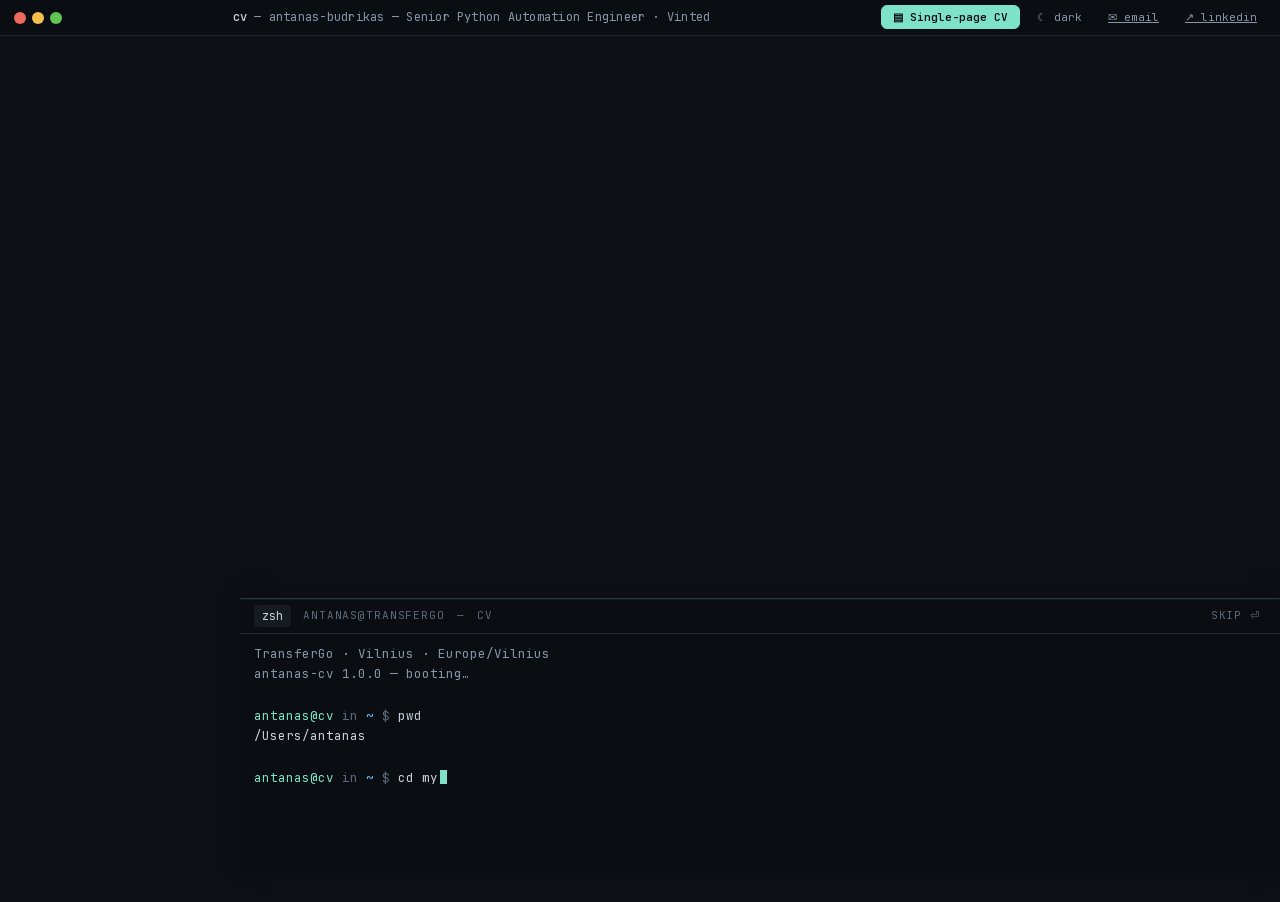
==== commit 4b44df1d: "Make loading background dark to match splash and IDE Body was cream (#faf9f5); for a frame before th" ====
--- a/index.html
+++ b/index.html
@@ -2,12 +2,14 @@
 <html>
 <head>
   <meta charset="utf-8">
+  <meta name="theme-color" content="#0d1117">
   <title>Antanas Budrikas — CV</title>
   <style>
     * { margin: 0; padding: 0; box-sizing: border-box; }
-    body { background: #faf9f5; display: flex; align-items: center; justify-content: center; min-height: 100vh; font-family: -apple-system, BlinkMacSystemFont, sans-serif; }
-    #__bundler_loading { position: fixed; bottom: 20px; right: 20px; font: 13px/1.4 -apple-system, BlinkMacSystemFont, sans-serif; color: #666; background: #fff; padding: 8px 14px; border-radius: 8px; box-shadow: 0 1px 4px rgba(0,0,0,0.12); z-index: 10000; }
-    #__bundler_thumbnail { position: fixed; inset: 0; width: 100%; height: 100%; display: flex; align-items: center; justify-content: center; background: #faf9f5; z-index: 9999; }
+    html, body { background: #0d1117; }
+    body { display: flex; align-items: center; justify-content: center; min-height: 100vh; font-family: -apple-system, BlinkMacSystemFont, sans-serif; }
+    #__bundler_loading { position: fixed; bottom: 20px; right: 20px; font: 13px/1.4 -apple-system, BlinkMacSystemFont, sans-serif; color: #8a96a8; background: #161b22; padding: 8px 14px; border-radius: 8px; box-shadow: 0 1px 4px rgba(0,0,0,0.4); z-index: 10000; }
+    #__bundler_thumbnail { position: fixed; inset: 0; width: 100%; height: 100%; display: flex; align-items: center; justify-content: center; background: #0d1117; z-index: 9999; }
     #__bundler_thumbnail svg { width: 100%; height: 100%; object-fit: contain; }
     #__bundler_placeholder { color: #999; font-size: 14px; }
   </style>
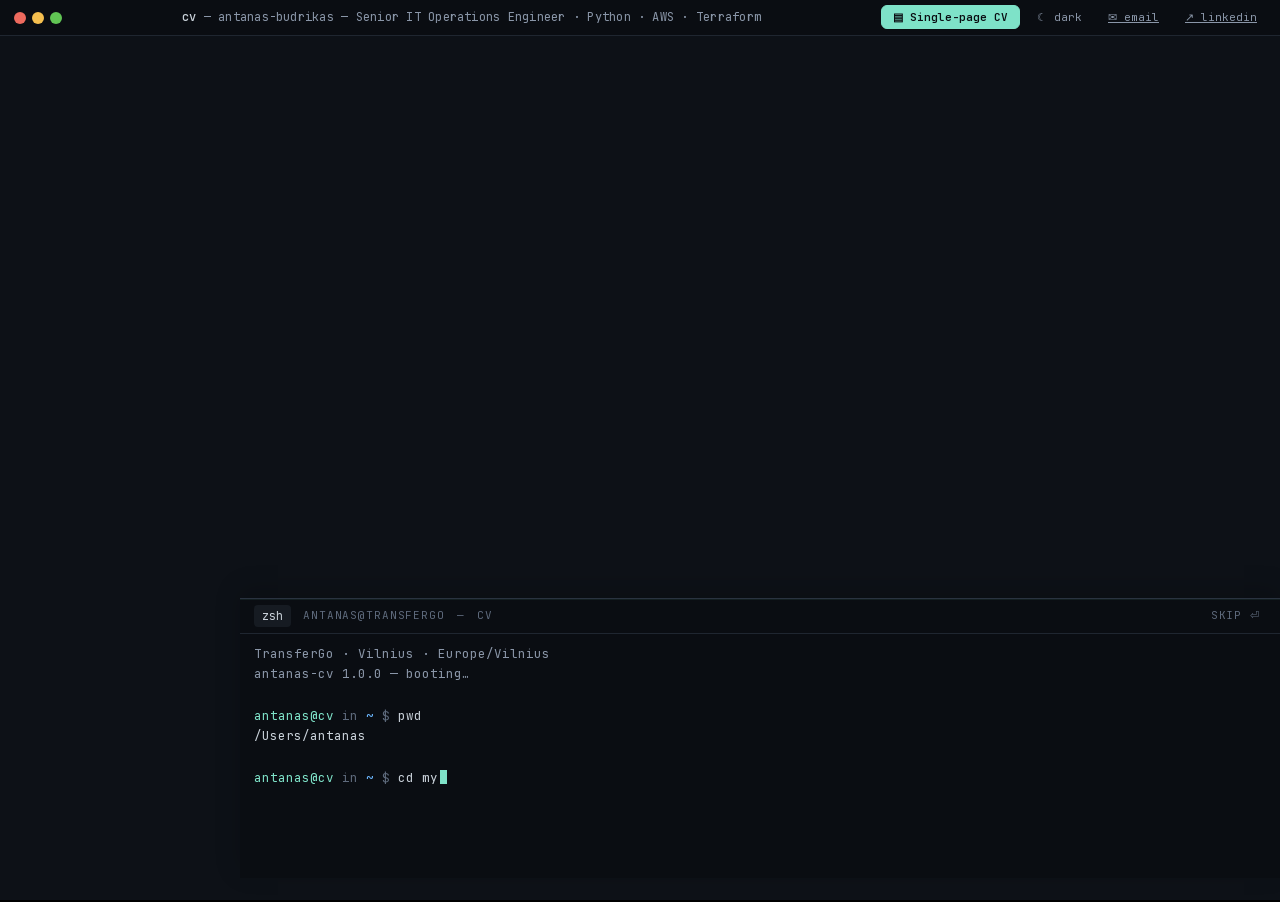
==== commit ee2d2b72: "Redirect site root to /linkedin/" ====
--- a/index.html
+++ b/index.html
@@ -1,185 +1,24 @@
-<!DOCTYPE html>
-<html>
+<!doctype html>
+<html lang="en">
 <head>
-  <meta charset="utf-8">
-  <meta name="theme-color" content="#0d1117">
-  <title>Antanas Budrikas — CV</title>
-  <style>
-    * { margin: 0; padding: 0; box-sizing: border-box; }
-    html, body { background: #0d1117; }
-    body { display: flex; align-items: center; justify-content: center; min-height: 100vh; font-family: -apple-system, BlinkMacSystemFont, sans-serif; }
-    #__bundler_loading { position: fixed; bottom: 20px; right: 20px; font: 13px/1.4 -apple-system, BlinkMacSystemFont, sans-serif; color: #8a96a8; background: #161b22; padding: 8px 14px; border-radius: 8px; box-shadow: 0 1px 4px rgba(0,0,0,0.4); z-index: 10000; }
-    #__bundler_thumbnail { position: fixed; inset: 0; width: 100%; height: 100%; display: flex; align-items: center; justify-content: center; background: #0d1117; z-index: 9999; }
-    #__bundler_thumbnail svg { width: 100%; height: 100%; object-fit: contain; }
-    #__bundler_placeholder { color: #999; font-size: 14px; }
-  </style>
-  <noscript>
-    <style>#__bundler_loading { display: none; }</style>
-    <div style="position:fixed;bottom:12px;left:12px;font:13px/1.4 -apple-system,BlinkMacSystemFont,sans-serif;color:#999;background:rgba(255,255,255,0.9);padding:6px 12px;border-radius:6px;box-shadow:0 1px 4px rgba(0,0,0,0.08);z-index:10000;">
-      This page requires JavaScript to display.
-    </div>
-  </noscript>
+<meta charset="utf-8">
+<meta name="viewport" content="width=device-width, initial-scale=1">
+<title>Antanas Budrikas — CV</title>
+<link rel="canonical" href="https://antanas-budrikas.github.io/linkedin/">
+<meta http-equiv="refresh" content="0; url=./linkedin/">
+<script>location.replace("./linkedin/");</script>
+<style>
+  html, body { height: 100%; margin: 0; }
+  body {
+    display: flex; align-items: center; justify-content: center;
+    background: #0d1117; color: #c9d1d9;
+    font-family: -apple-system, BlinkMacSystemFont, "Segoe UI", sans-serif;
+    font-size: 15px;
+  }
+  a { color: #7ee2c8; }
+</style>
 </head>
 <body>
-  <div id="__bundler_thumbnail">
-  <svg xmlns="http://www.w3.org/2000/svg" viewBox="0 0 200 200">
-    <rect width="200" height="200" fill="#0d1117"></rect>
-    <circle cx="40" cy="40" r="6" fill="#ed6a5e"></circle>
-    <circle cx="60" cy="40" r="6" fill="#f5bf4f"></circle>
-    <circle cx="80" cy="40" r="6" fill="#61c554"></circle>
-    <text x="100" y="118" text-anchor="middle" font-family="ui-monospace, Menlo, monospace" font-size="48" font-weight="700" fill="#7ee2c8">AB</text>
-    <text x="100" y="148" text-anchor="middle" font-family="ui-monospace, Menlo, monospace" font-size="11" fill="#8a96a8" letter-spacing="2">~/CV</text>
-  </svg>
-</div>
-  <div id="__bundler_loading">Unpacking...</div>
-
-  <script>
-    
-document.addEventListener('DOMContentLoaded', async function() {
-  const loading = document.getElementById('__bundler_loading');
-  function setStatus(msg) { if (loading) loading.textContent = msg; }
-
-  // Error sink persists across replaceWith since it's on window, not the DOM.
-  window.addEventListener('error', function(e) {
-    var p = document.body || document.documentElement;
-    var d = document.getElementById('__bundler_err') || p.appendChild(document.createElement('div'));
-    d.id = '__bundler_err';
-    d.style.cssText = 'position:fixed;bottom:12px;left:12px;right:12px;font:12px/1.4 ui-monospace,monospace;background:#2a1215;color:#ff8a80;padding:10px 14px;border-radius:8px;border:1px solid #5c2b2e;z-index:99999;white-space:pre-wrap;max-height:40vh;overflow:auto';
-    d.textContent = (d.textContent ? d.textContent + String.fromCharCode(10) : '') +
-      '[bundle] ' + (e.message || e.type) +
-      (e.filename ? ' (' + e.filename.slice(0, 60) + ':' + e.lineno + ')' : '');
-  }, true);
-
-  try {
-    const manifestEl = document.querySelector('script[type="__bundler/manifest"]');
-    const templateEl = document.querySelector('script[type="__bundler/template"]');
-    if (!manifestEl || !templateEl) {
-      setStatus('Error: missing bundle data');
-      console.error('[bundler] Missing script tags — manifestEl:', !!manifestEl, 'templateEl:', !!templateEl);
-      return;
-    }
-
-    const manifest = JSON.parse(manifestEl.textContent);
-    let template = JSON.parse(templateEl.textContent);
-
-    const uuids = Object.keys(manifest);
-    setStatus('Unpacking ' + uuids.length + ' assets...');
-
-    const blobUrls = {};
-    await Promise.all(uuids.map(async (uuid) => {
-      const entry = manifest[uuid];
-      try {
-        const binaryStr = atob(entry.data);
-        const bytes = new Uint8Array(binaryStr.length);
-        for (let i = 0; i < binaryStr.length; i++) bytes[i] = binaryStr.charCodeAt(i);
-
-        let finalBytes = bytes;
-        if (entry.compressed) {
-          if (typeof DecompressionStream !== 'undefined') {
-            const ds = new DecompressionStream('gzip');
-            const writer = ds.writable.getWriter();
-            const reader = ds.readable.getReader();
-            writer.write(bytes);
-            writer.close();
-            const chunks = [];
-            let totalLen = 0;
-            while (true) {
-              const { done, value } = await reader.read();
-              if (done) break;
-              chunks.push(value);
-              totalLen += value.length;
-            }
-            finalBytes = new Uint8Array(totalLen);
-            let offset = 0;
-            for (const chunk of chunks) { finalBytes.set(chunk, offset); offset += chunk.length; }
-          } else {
-            console.warn('DecompressionStream not available, asset ' + uuid + ' may not render');
-          }
-        }
-
-        blobUrls[uuid] = URL.createObjectURL(new Blob([finalBytes], { type: entry.mime }));
-      } catch (err) {
-        console.error('Failed to decode asset ' + uuid + ':', err);
-        blobUrls[uuid] = URL.createObjectURL(new Blob([], { type: entry.mime }));
-      }
-    }));
-
-    const extResEl = document.querySelector('script[type="__bundler/ext_resources"]');
-    const extResources = extResEl ? JSON.parse(extResEl.textContent) : [];
-    const resourceMap = {};
-    for (const entry of extResources) {
-      if (blobUrls[entry.uuid]) resourceMap[entry.id] = blobUrls[entry.uuid];
-    }
-
-    setStatus('Rendering...');
-    for (const uuid of uuids) template = template.split(uuid).join(blobUrls[uuid]);
-
-    // Strip integrity + crossorigin — blob URLs from a file:// document inherit
-    // a null origin, so crossorigin forces a CORS fetch that SRI then rejects.
-    // The manifest bytes are ours; SRI protects against CDN compromise, not this.
-    template = template.replace(/\s+integrity="[^"]*"/gi, '').replace(/\s+crossorigin="[^"]*"/gi, '');
-
-    const resourceScript = '<script>window.__resources = ' +
-      JSON.stringify(resourceMap).split('</' + 'script>').join('<\\/' + 'script>') +
-      ';</' + 'script>';
-    // Inject after <head> so the DOCTYPE stays first; prepending the script
-    // would push the parser into quirks mode. DOMParser always emits a <head>
-    // (synthesizing one if the source HTML omitted it) but may carry
-    // attributes through, so match the full opening tag. slice() rather than
-    // replace() keeps us clear of $-pattern substitution in resourceScript.
-    const headOpen = template.match(/<head[^>]*>/i);
-    if (headOpen) {
-      const i = headOpen.index + headOpen[0].length;
-      template = template.slice(0, i) + resourceScript + template.slice(i);
-    }
-
-    // Parse the template and swap the root element. Scripts inserted via
-    // DOMParser/replaceWith are inert per spec — re-create each with
-    // createElement so they execute, awaiting onload for src scripts to
-    // preserve ordering (React before ReactDOM before Babel before text/babel).
-    const doc = new DOMParser().parseFromString(template, 'text/html');
-    document.documentElement.replaceWith(doc.documentElement);
-    const dead = Array.from(document.scripts);
-    for (const old of dead) {
-      const s = document.createElement('script');
-      for (const a of old.attributes) s.setAttribute(a.name, a.value);
-      s.textContent = old.textContent;
-      // text/babel scripts with a src: fetch and inline. transformScriptTags
-      // does XHR against the src, but blob:null/ from a file:// origin is
-      // silently dropped. Inlining makes it a plain inline babel script,
-      // which transformScriptTags handles unconditionally.
-      if ((s.type === 'text/babel' || s.type === 'text/jsx') && s.src) {
-        const r = await fetch(s.src);
-        s.textContent = await r.text();
-        s.removeAttribute('src');
-      }
-      const p = s.src ? new Promise(function(r) { s.onload = s.onerror = r; }) : null;
-      old.replaceWith(s);
-      if (p) await p;
-    }
-    // Babel standalone auto-transforms type=text/babel on DOMContentLoaded,
-    // which fired before we swapped the document. Trigger manually if present.
-    if (window.Babel && typeof window.Babel.transformScriptTags === 'function') {
-      window.Babel.transformScriptTags();
-    }
-  } catch (err) {
-    setStatus('Error unpacking: ' + err.message);
-    console.error('Bundle unpack error:', err);
-  }
-});
-
-  </script>
-
-  <script type="__bundler/manifest">
-{"04d46411-dd99-4599-8585-ee9ada1fa6a5":{"mime":"text/javascript","compressed":true,"data":"H4sIAAAAAAAAE+y9eXvbRpYv/L8/RcW3Y5I2BcXO9CxSKxlFlrs18XYlOZm+bl+pSBRJRCDARoGS2Ym/+33OUisKlOw4PT3vO36e7ohAodZTp06d5Xd2Hz68Jx6Kfy+Lqaq0EqdKTlt40sAfWa6uVVmvlqpqs5/[base64]/gLfR5VlQqH4hvTV1D/n4k9lydVIyqNL3ASulFJpe5+JZ/DN8OuIrBO6+HUBv3WxwI/uOXX4RW5cwW4wIZLqI4ED9/GI32730YwoSMhTcBtpM/i8FaK6Hbppi2g/1794S4lg1RwQ+q0VD6QAwe/2v2dfaY3u/[base64]/er0/PB5/2cwx7KMv3p2evjH7c3NGjlPtXd2fnpydH7x4tXT4/6PaSkvlnWuOv09ffXs5Pnx6ZYeNzUsVpP48oeTp7d8eQ0rGn959Orl+fF/bhnstK5a9b4z1mevTn88PH16cXr8bMtE1c2NbPKLRs06c/Xm7DWwii0TtdYrYDK9Xz4/OdvSb/P5RVnoTu9fHL941f/pUi3r+Ivnh//nz/1flPJvm/iLV8+enR2dHh+/7P+sns30tFGqct++OPzzd8cXJ+fHp4fnr04vzv784rtXz93HRasa2daNKf7s8M1/JkoP/v3fTckBFLWcZa7aE37xrBou5Wai8PekVMRlhShmInyBfLFal8jPDJsNCnzh8WJTjRCNatdNhV/u46MP9/A/0G/3fVs34qBn2A8ehA29TRZ7B/0Ky6Wm5d3+PTu+ziiwFwH774wjKBwMKBooPt2Fc1uIh+J7pVZatI2cXtHZp8R03TSqgkNRr2Q7Xagmw7K7Pnc/okJPbRk4L7A5rhoq//eialVTydI+gJGJn6mGermqK1W1H/jtLv6XW9/D/kJ39+/a3wl0ZKDhdJgV83UjkaT0eroQUotFfSPKupoLWYn1Kpetogr1ol6XuaD9mItZ3cASFK2olMrhEOof/HfQ4BG2ZkffNrLSBbQcjSD++HDa/u+1Wiv7ZTDwMU3lrnjDJ1KjVk2dr6dKTNRCXhd1A8O/xDGr/A0OSF+CUFOquZxuQNJQGVGUxo4W1fw5vtoTM1lqRU3kRX4GNaxLRW+pKi7zUfNf31SGVKjsefwSRDb8wiy9uFnUZgXqm0rIauNeQlnZCtnwSnFV5UZMFBz4IAW0zXraqrx/jV5hu78pbdomn6rJes7tPmvkEtf2g+GF/PHx+7aRZ62cXpkiZmNaLqhVXGqo4U+z583O760RSxsewDuePkr3M+u2KA5cf8LWXft36wH1ASYL6BlLiWK5IpmI9mhRAW9WuZhsAopqFIj1QFT3tvV+rsxqU+1mSm/5Bgsf5rmq8vUyGK8bKiyc5koHAxzBYZ4DD1EwZtHWKzHDMd8s4FIBL2hkQOtEp9eyLGBP5fe4UmDx6ZkbeXNLzT466JlkO7nQp6cKdn2rSGZWbkLNDO7olZoWs2IaTf29e95A4ZU4uOMs7/ujgS+TfYcXwxGcgIOBI4fw5PKp1R1Qu2Lnc/4zG1VVcAKfTeuVOnx9AqsOfA4X9vj9SjUFTk0pjhoF83l8DUv5J1nlpRKHr0+yoJojOV0ovh7YqoIS5/Y4OG/kFKjBb/FlLa4q4HuT9VyPxWRtTp2VamZ1s5QVXEGVbotqHg6AePWfCqDecBD4Wot1pVv460Je10UOd+dnsizhFiRmSrbrBi/Az4qJami2dbuezTJxUrVAMnjmUFNED2JaN0os1XKiGryaLeG3krooNyIHYhGazhHoK9ZYaL1WGpp5evyDmKyLMtdZOAykstTMnOMBc7Mopgvq5FCPTAOKqVrc1M1VFnDgM7zwnTBn15bvp0WWvZ7n48433km/1/ei+xWePXvdR/bk8DoX9TzrPVDSL/ZvqakrdKQe+7tvshFTWZpruNKw+O2izjW8keI7OVGlWJXreVFl+AV9dlKJ16evnoohyFGVWMnplZwrLW6KdlGvWyGnU6WxUiIrcwrrEV/x24XawJkvSjVrQXCzD4pKt0rmuOKWV9/IphriXmnj49GxIxDqhkAkFyVuF9nM17BndVaqat4uxvAEqAXUD4dNIzdDLPmNeCy+pY92xGOxJ74ajcXFldqIA/F4n/76A76nH48e+UxQYK1vsdSOePzObxifvtu3ZS1PFGLVFFX7o2yqopoPBzC+wVjQCKmfo+hcvUf/s1OimqZuPm5Ontx9Up54s/IkmpYnbl6e8MQ84Z+9U/MkPTdP7jI5ONK7zI4/PUEVJSgoowqMrMiaqelCVnNUMIEyqqznxXQsNvVaLFGHeSOrFsgZVFHmO7pfoIBal+rHol3gkflUXWc3NzfZTxro+kaVZRYszlZB8iO4xL5XnxFe7igGDUfBuU5f4/15MAqJZylbOOAHX+qBWymmGPgPaGamsh2+xTrejQJ5RemyqNqdvNBwCuxU6j2o1ypFauMdwxR2tZypHVBJVfOdaa2aaSyyQEswv8+oQ9z0Uq48bWXRqqXfeRY7zrBaems7N8LT50g2arYu98TpS+/WkSu4IWpRV0QKq0bNivemN2FPsnWlF8WsHQ6Y0vbEQDzieaNGflTI/CropCyh/roatAL1qatGyRx5aCZXq3IzYg013n2mEsoULTcMvLpR8kqLk+N/2xOLtl3pvd3dedEu1pNsWi93Z6xi38XZ3aVzeffx1//8+CtXx12XpKp36CYK/d4p6/mchRP494wnHfR5bQ0XKup/BkfJkPfDW9x078Zmf4yjuRtFNxdY57zIYSLPWtkquqE+q5s31bJeV63K7XWNL1zxAfGyrlfD1XpSFtMTkIuqqRrj6aaal57U7e/DC3u7RAVQ+HHmvfQ3m726vqQ9G1Ty4IEY+g8y0K+UcoNlf/klKJxV2C0Qm+mcLqV2+wyauiGy+h7PorDdR+J+dl888gYY7Ok7TuVb18K77u7pyPJ06Nw/[base64]/QSfwVBz+hLAuEZdgn1JFRMeUqTo4WaXmlxs1AtqPzqBtcSuSEOUxetr90ptF1jq2VZyUYujZoF5vhDtLlQbVSYHzfKnrBwEXL1MBf/eVLXpZLVB3HerBUQOLc4ptuEqKGnN4VWXheausXrsX0yK5wiaJeVZi+onj1PLxB2tKOCtfc/IT6M78Vz96xupkq7lcjYosnarwp5uyiq6/pK5TDFFVB/ofmKCARoqpqqppVF1W5oS90olI8fPqzq9uFDoEkpnr56QbpISQyZPzU1/BnkF7mxc4s7FtcRGwbxBpql+nW9BLpXK7C4gSKhZdWf7Y9Z8YHmfbGQmgQnUOqsW3GpUdCADXgjiQPgHsnjjuGc3BRliWVoNsQlTZLdFESll5ZFYHkqa+q5tH36sShL/gCty+7N04IVp5dxLz6WSmmaaCUbRdfTDsl/awjpA44d7+JHOAlCzlrVhBuHiKS7cb4lceiDx2MEnBZWGytLuII7qmUWRd03OoykCpQoX1XIIpBcrTK4ZwuM7UhS56noP3wHM1f9YNS7Z07VqpS4a8rSDBAJLBOH5Y3caBSXkG7rxicyUFCskRKpuE/3vE4taHjCs0FqUSzhu0mpuoSpGkWnl5ivZSOrVvHCB3UgLcJGXi5VDg4M5cas5VjwFUE85HswLFTYAyIEXkMcGF27cbcyn4FZqMscFIvrTj9/E9Il49kHpNBStQpnWbxU79tofv970jqTGY5qK7H7w/902m+85rYQ/5kCPxih1xOt2oj6kU3imaHeF7rV9lpwAXeUoprTChXaVGaGz5+yvR3qX6oGr7cgMbRqvgnENHktixK1gG2NR4CpjwWjAlQ7qKUryPC2BprOxPmrp6/2QKNaayWCLoHYZS865hLzUOTrhiheYYf+vmS9kk1byNKjan7Cp1lbw47GfuUkCf5dqP7lb0DqZ8wit5G5Px2fTuWGGQ/8+5w1mLF0fiBe4Rpk9Nu+VstVu6FX7k5HbfIHs0apv6mhV3C0H4vE36GzEAryC1WuQHMNwjDMG04+kT1S5cy/qfjisZ0mK30MgfY1Xl/B9WTMC9mYSUF+jmXg4gj/3XfP+SO8tOFfqAs4CZpH6YmIQDRqpscoBcO5wrMmRV7MZooMqzRJJfQgu+cagg/FgT+RTutQwPIWf1N8oZnJddmaUaBMhY5xSpairhQ4ZejYRGc0XZ6FzrZsKjqwVf7yS/KGYdXNdmo9vUGhQ0ustaXa1d3GH2PpwMoD9CmX+khpwJm1P5ck8LnlgNt7aHX6vkQOHW3WldCbarpo6qpe63Iz5g6yBh7aVWANW6OyaqIE+x6Itp7jdTATOKFTWZnjBS479YoUXFSbZYt0ceEZUu/VdN2aW49hd9BL00lUDEyp7Xv2zgFnce4PnFwJPSZpT7rcr21sLw0TxfcQYe45q7oA9lxRhdCX2RrNZUM4D4MZGmXipFOPVRSsV3hmWppz29tqulHBCt0JOcoIDmmwuODCapzRiXJ7nuqbNfWSNtxDe/qjTsSOHpbMGyCSVKOmqrhWr5E9wVafqFndBL4w0TVrjLcmJEH0zgx6DK8MS7O3NtDtTJQhH+BY7FUJnfVWKzyGf3GH523nce0NsuWNxP+Ml0x1l1Pc+Bm40/wjznJt6NI/x31dQqxpgAMlzesslftOCOlT2HeDYzexYLa+SPsdd8sEjsTRa/SfcGd8u2jqG1z8Y9Ty2aN9mGXZaE+08ooUG3wW1TOenGvZFGSObmujfwJlFGnYnIoWBUhiatvryZww0TlvskjCYbflPmEmkk/Co+Uz6Wo+WVPD3fh8Wppfr6PxtYy/Uj/zSdqZhx+5PZncWDMJJ8WdNmjPDvXUFcEmjbdliiA9TQrTpEeFHT1ISIhP1apRoPfOQcTX5mCAv62zOt4AQdeOkm4xNQ4b8EsRk9dFNeWpB1ESqZjc2eFWx00ArSxB1hw0Cld3XrNf/bK+preivoYwC2LlVB/4GTaVmFhRG3xIWAV/o5yKfa7aFkM0YBtI2OjoZjnQLAI5Jz4n6qPlx84ADvrAciVPQ/t2YH8Mxp4JYCmvlNBweMPmATUxnMogME6bAuUSjUTHF1TRqL+ulUZpl40AAZmSch7qWjUoCoE/DASNlGB+ywbvxlYf7OsT3oYX/jHYdCjigs5rDGYBBgmWPyvv0BjEUCtFfbmzYe/rJ1//8ygbvCNGuX/Pm0pYC0NSRV2xbTKgaBIzyXRRVLPaHQN88aJaXrNhZJjYLWPhV+JMR3PV7iW97MxFcjj4UuOZAtvWLTw6kpSyqMR/yGt5hmsXEnkmvtQD6u/br97xH4/fOWuLcFp6G3bjOxjwf0f7waRZH4lZhXfxoorI0Q0BLWvBu2wh9aubyk4U1THyR923IFx2HLX2lh6/u9XFwa7J0/VyuYGJDq9Z+NitlzhI8byADx3V1bWqClVNA+9dEKLM/VEvZFnWN0L9dS3Lot2IKRiLcA710Ru7ub1uvl436r//[base64]//[base64]/WzzD9oUdSUZZH7Mx2DvSRXom22XiiAjg/0LDMp/yVk2K6XgjQ+Slo6cRQJTzgnDNJvyjR267zkjyZ4U2U3MbXK4HKx8lGzGqQBwoKuXJbAi+x6BQ4xqIDuM3KdqBNfQu5WqkK5HqoVq/BxUflvl6g4RhhWlrnTDyUoBAG4WAsrtTGBlHBFVu2bVNM1qAEODo7s449Y08kGAvVTrMRcjK8YFOtbVPgRcvUho6IYLtCt0/zPe18n6OOw3HfoCYV2EHGNZkKgc8taw0+9ssl71DtaUhJt4fMz1UHeoRLovhLa/ayc+gzY5423q2X8Xa9zMR34Jhdbcz8YssgLUlTHXGmV7NLNLO7jfa6KZZ4NLy7NPpp/[base64]/iyQ43QS9wBoJWjLhRMukU1H7NcD6OYwCqTHxierXM0caJTp6lVfIc9jqnXbYYx1NQoo1ubKFABURV4JF+Ket2u1q2pzxh2b8jTDY+EIRHk2B1Fr+HQfooqP9rTbPwgnYmzX/E64H5ZGE0a1gk9hNJ7yEmEbBvDPopqtW55YojXQBOWG1a8l6VWemx843BAPBLaEW4InmGAwC/cJp4q3daNHxJ5g5MFn7nJNAwzXslf5WXtnROOp+3HsQZIC9+rzbYjwr8i9519/ulErqSDc9omZLyBGIqCFLIVnAh107IQIr7UGepHSDVJy7Jc6xZNH7i78sQWMv9Zmw0E8wqum5F45KsQzLHZexQTfYJIOmxrNDmzzVzTlmqbeg1q7EVdtxTBukQ70OiWQ3iu2h8bWGRUqQzrdauac7xnFVVl/rzBEoF5njynnZfxgbCf+t7HXuS597Tj3hh84d13UEHCXeVmbLdiJ2f3wspgLH0Z6cWviAIPxLf+2MC9eQgOw0HJR+L+6L7Y8wvuG9kNQpZBUgPbHcn8RP+NghAFwKvYhdhG3033WVMvKTYuXocj0i/gOuCtNrx0tYkxD/ibge3Ry7pV5qCE3Wj6YcKlDDOcq0o1yLMh1oA0r3BM9XZ3OPKipDo9j76AZQjGYGxK4iC2AO3uij/hkVLX7VigqqUCrWXdiJ9gqxUVBrnS8EOq6eAr+OyArwP4GWCu4IWgWkOQ4SDBEk7JeJkTH1DvV+SSwOdmsWWYI/YON07ScPSXG+dMzmcn48vMOJQXFarW5uT2Z2yB40nbis+QoozW3widiUo2QEwsXX3wtb4pUPD3F1jgqZQCktmLmdzgmUGRsQzQ+9aDrul++Zpwa5Lf+RAyiS8Nfkzq2xi+pvv5GWLXvADommQFPqZL4msD6LL1W4vq0l/Bc0B04Uq2LWUHkcRfsux3v6MP/G3gdcgHxnFdMWEoRhvqqCLoasTHjNsBbJDsqK40iNID7+ALV9BB+cQNGxSfO7dsPsgugj68NmhA6T7E4D57yXb8E5OUkjiv5LE0FoNnhP5zSuA/qXYsDE88TjxF+ahL7WsPfoD+wfq7j77o8Neg77agP38f7vVMZh9Tz2jjw/nzAgCD0kO0uEH+EMNewYABQChQzEary8svN2Utc3EQls8u+EX3C3BF6xaHp8H0xcqQu80CVDPkpkejsHGrF3kfL0Li4HJrkFyPW7S2M1mWIBSu54vUMZJC52HVmWc9co6SziYdlnBQJMdnx6c/HD+Frfr6zCq3r9RmDzU+Y2525v+8uAAkuOgJQuDRM2OYxpBSgJKQJTT8vdqwyepsgXc5792pmoXvOOLpcFKvWX4+VTPteXamC1jHv1AmXkj9A8gcoNYnxJ/UfSOcIxuGCOH64Ic9GwQ3Dxgd26ntfM9V69XwVJHpuG6iaqCcR7PQNtf04AHXaVwaeVZCwksp7zzDZIJiqH2wSCFDCcya6an6Xm0+daqu1OZzTBVW8182VXCJvGWq6MX3agOj4Nb/iF0y9snEDcnEYyLhHhqHTgrNTJm7fw7G/kX/fgrH3V/ON5WZfywyf6n3xOWV2lxaj37UWWTivNmwdwdDMhg/nUZpMOeiuFxU4tLO1iXj2dCkQtwma35BN+ZVhG64cM5hFXQhh2sXe6xPF0WZO5UGxdLzhQcUWtAR1OM6ayxWRN0eGmMS3uF+0lndzHfLorra5enZwXUaDcKV6qUTnrPk8kVUGIRfpp0hmEaQzp3nA/o9JFswDiMWsmxSOoZr/BFSFHqqZr+eQk/V7KMpNOLqvRQalbuNQhs1+x8K/UgKPVWzT6dQOLRupdBTNfsECoV6Tmb2AD+SVVW336nDdVujGwmo7racQ3xP8o43/+ILZ0QHUCczjrwPHpjvSKDZWpp87V+CHgNOheDD+KiLI/t7hc7+1tgHItxZaZHnbdDcu3CT8bZx4vj9L/V9vPPJomLatiYtfMm6jzPSm5JHjvODsQ7sjQI/v5y8UtnpfSl/[base64]/VWbdgRGQy7h/op5cGDWGmBWqzIWcA5G220CSsVlXeTFDz2ZgznOCh6CRMuxayjf44Qe8oHYeIu/rPL1Sm/[base64]/L07riRQTeO3pVgk0QrQFX8dQ3srMgBQWi2IZ4pO/uDKzLbcC+BWT52jX3HRnU/vBdpaqJwrWsSkFRQN9S8h/9vakJdw5UTb1HZ0DhhAke+xzFErvVTNa2bPLKJNkqvAO4dDNkzw/xtUJzyuAAoLWqC3LP7s+O/x+4WjMkJizUryc/JAT1hpGBxrXDjrCiEgS2ixhVRvSeCEODGT2GkcOi4LYi7j2JUcUA3i9r6LWbR6nJ8F+/C3Pil/ajk1Qu5EjXFMxsUPOM/hie1q4l8RyDEEEzcXuIFoarroqkrwnbjD8y8XVC/UcXCxn90mmcvhmoe0LhmZzryCSVcSnDphChv8qeFj12f2sRMV3W1o9BZA30ThsQJjavUmN0OSNp2NRXVtFznCiIQm40/ImgUQhdb9tsfMR8k3EzCZoVjyatqXtVwFBZtZs7stKgcztEYLwoE5DrwvdpDydiDVsZ5tiPtvLppitZJ0+45Xkcc/rJwsGR4vgCTZbYI5ADQmrjsbsfebVhjMUBJ9zOPJXrBg4GGwrGc39SGCDULMpSp46b2zkE+LZ1viMn8oDzaQIfzJEly5KJqyNZ/o8QC3DALPmB5QMTo7zxnOPd/n1nDpty8+SheQRS8f0GIwuOZhums2d9eKm3nZB0al+mGKDFSLskRWNQTSM3hyB6u8+JaVc5K/DBwD/bF8LyeanqwI1dFtmiX5f8iKvHOniicIBCM+Ag2mke80jeq8o9bmBM0s9DZo1UDtx/0ccWthd7wU4vbbD5xCml6RnCgzlrAvuWdZ7h7Ow9pJweI1QgPTajynVBMVtTGmu/QuXMmDryriXczieNt7npLT91REh3y9Mt+h/xWe/yFnII2aMv+SXOMfkiuaAeDjmc41AAc+Apf8S1litgLC5ma7Gq4t/zktkqwGBPSkv3FPRkKyInEVfREgu1BpEQCgRkAxhsZsgRuGGpJxB009ebrEag+vghtQXFEki0bKhiwZ2/Ny3d2Otyj3jsrgmfyVjNizZLc/8B9FwIBOfbdRJUDPgzeFkCCn6kGoPXqyjnbAteo1A34apRlTeFg/tQZaHhU0nDLzxG/NgFpK3bEE3+TReUPDsRjNxXYSmbKwCzwn+xmIRTAyyXq+cavxfYLgzFMyEf0iWPtNuKsEAfiq31RiD9Ew9oXRYil62p/W4Q4uoV4JByOrt0mITH1HiTxIeHa2cYP0rNG8S2ORk6Vrstrhz1CN/PQV8JEr2dc6LV/XbIBjfaNNcV7z/Z7N1a6Tmq8Q//+5r9tq/gV32HDdF2igNX98gtw8VgHGXry9bseiW9vdzYavKkwVH0g9tiYH0wBMOJgoB9nF0vycKg3GpX4SGvG3ax9vuBxy028V1trbuddh9eyrtRhlTNkGBx5dZkfG/mwUjffu7mDVavUjdMQBF1z32XUS/p4LLwX2Gfv9wX1P3hitAreM9YweI98AdC4HNiedYCTjkrk1VtFOg514l/SaJ4BbgEOP4BR+RQhD1reIuPBazOBVirvk/KA5KxSxcsS5T9L7OwY7+I+K978tgn5AlQJht9ap2MZ6mIJBQHU3GA7Ujmi3ZoeIFZvGD7YEU1fNcUcIAv43IPTclqvipRcylGZP38Yi0jyv7uMS7KW+dzKWU6sVY42KaULiFmEh831I9wAwROZtD/2ZeZaYnlN+bRNNZLUlajTXwOMaajYk5PAXVrZzBWjVNngFaccNEIHOK7ynGqvqXoiJ+QUSu4IrDekVEte0ADc1022o64kr8KNSUuI02A0oHZQY+g/GCRhYiEA5Fo1Deb0cPXWnMBIBXv781wVYKpBIQpKL9DZl+yPPHMK6JVsPP1a6nZh3piO9vLUjiDyj3B36BXZeS0UwWuYlzpAn0/KGh7TyYwc4//ukWdELM30ftOZx3+Ma4OjxT7ZiVOWukF+0S9ZiX4x0S/08QKYldx/vqWi/kuP7wn4Pxeg/34XoNvvKP3ypAoktjtZeDrS1Q+qKWZkWrFQBs6yGRg2P0p2KjRqqH3pyeElGXMmaxxuAVG/pGKXvf3yUJRCCa0gfm6FXIpl70bJgAGS4RciyDJ+bLyk3SPrE4+fdA1Zgf/s2fHrQ8yvCcw/Gxjn1bM33wVv9gaBMvNYT+WKJF8IJcLDQ9cM7gUeBCYEBy1tOP8FYUfdS9iQ0bjMoonCmi1KnJl5UxDNalQEPkrBpdBr/26GRkN8eqrm6r04ELtvD/be7c73o9fN87q+Wq88y+LgYLAnBgdfDYzWebCHD54MaAfENeR06ooD7B2bqoZe42MfQwh8qzshKkFX3mIZ3psfwovJ4HdwWAftdvYQAQyfg42HskQaFBBy3kIDNTqeSM7dALwXcr2Ihbx2xmln/Wc/iDgzgu/K8ULiwRykeYO4ZA5XABnmOFyNv+w+gsXoruKb8LMhxT6Em0S9b+1E9zczFoPfPdgddLnMHzF4DP1DkIpbBlgGcGcyGqNm0l5F2AFOAgZVj1eFKXpo/6KwWrTOsAcSIEqjL48jY1sFmds/gGCt3osT/H+DNk2oI7PgcwukwCPv2TzekvkBb8yCYHrtVQxb9rALntaEmwd8BeVLmCOKRy44/YQD3ZuURZWXm8CfQlWAL+YOazL+EsL1pKynV2JVY5IfMFGRT9XxGWG5BdouSB3v3Up9fmie+wzRu551JX/KZVgW06I19B1m7UwL0l6do86ZGezhIUrT3fIo/gDgjGkavV6aJQp/nNuT1p49LbVq7wVnLb61CB7Dr/854V+4lKuTqq1DOWJMe31s2MZrTM40xqvuWf1MNl0ITQ9RxPgcWgEn1ETiilhBdWC0afScz85BMP+HLl+BnAB6Hoh4KwhGpvhFjUtmrlWeKJJMR03QiUcG59CyoI4gZ7Uc3jUw/tZLIRMKwumIQQ4XMv6Xe9FjDtb0w4e2tEj/MF1VHI9kKN6vyfTIDC8ZFCfCiCZfINjrK5SMX7xj7+2W6ESDhp+GIvAFnUuxEG3SjUOk2pEpwRUM6ZuRwTJDsEQUGRGBBt6NGbcaLwlwnEmGVUT4AgqGJodOPgsdhRpXFawVzeq6RaUKUS2tq/A2hZgD2sOef//FVxTnYPcZbQpQQjs561HEji+481+NxJ77Mswoy6hW3tR04k94qx+5XgwGkSLb9rDDJOFft4L06WxqwejE3UFSzRBwJa/XMWMyjY3FYODLTNNkkMvUa8tLoWdvXj7lJIZIMxkI5H0TGof9saPUZTG7JLxYPIPIWYcwWTR6/XLQG5ybBoJdzlRclYGVEMdnzwFfu1mDr4+u0WcI9KbW/5dj6ICGwensJour8qCY4C9wDaobzukFEsyVZkdJikMWea00nMYo90nvQHRT5M0JnqiQqu0L3rGYmc2+gTM4Kj2KmVHvARt/eKfoQhFzh64BIqA2A3gwqRmHnF8TrBHAxV+pjeZtvmFfmzGF8UtfuUKa02vVaHVYllapYVBn8xrv6gZbCLGEqUh3g9FhLB6J4WdfwF+3dOLbO3bIKgGNm7JG8YY1PJLZZTh7vxp+xZ/DmCWhBNYZDrInsYfZOh9Z9pzWiyJbylZrvQh4Qp/k97gjlWD17p5YcVC359yynrSNUkeImovaHNCO4S//XJnV6yo3EqGFZKdvPQW7qZ+J6ZYjxztXxKPg1u+JTeaQsXYjt5W36aFYmZZWRHlH/NvCUxqa7iN8ZzCS+HTkw7Hwli2YyUcHCRG4V/7ltjzxN/LyCoVAHHJLCFnPKop0ObG/3UwFhzWLz/[base64]/Uwbg+G+Jb1tFTfO2C/Ax+XF8WMn4Hw2Y8IHrgeZj/VRTUENHQ8tj7AsRU2M0JUJ84Oy4GcS8V6F4LxQNTVslQkQ3uHypiUtGazcahovLVS3iM+tXiguawMw71m9zlpHhtUH3HoG8Z4zgq641+GloYgkcHHKPbxp6llKVdeNQFK2lKuTAZmuxtI4RUlqYHTTckpJ6koleSZS2ZaePjBjdhybJgjo/JTceSOYfzDh9CBdvQB7zmETChXLhCwo2A0yDWMEYP99AYV6/+MTYNxnLk7Jo9c3aCjODZZzzhqWDtUXV+hZMbl6ZPgtUvJ43mUeMqW6MJlLm2hncyJMBy4fCDevnNS0tSKR/ioR7tFn9KlMbo4otgW9wHeWxMvAaozRWB7lkVGqndqpusPRIkP0nqBW3YB1fCbbAUcyq8kWUNLRjd9nhxkMiMcNt+hnMD5K1jXHiKLg++rR4/2STcNtx7jgFVtMAQytWhVl0+RyKYIZHM9X/wX8ywIvzDsJsG3ZnVzLKcL2Ob/aHzL9azDrPjdUYJnha8SLMcUSFCEa3Ec1WNI5O6k5FWWQar0DSegsSbyUT+lkeLlQ6cTHebwrATTGaZ6N7NsQjTvSGOom6DKbCd8251cwQcN59Br1A5JzuHm/JUk2tZWQRrv85gbR4a625YjzaC92/MHhOmiMyGY2VNOiYVZ6IpGG9kMrWxpwQe1PNfOwYCUwybBm0kaC8ZQWxXFW5rKPstkQiPRZjcX+xD/nnSGhXbTJTXAz+mkVRcyUd5jay26UgJ1wIVQGuDPsU1fyTFgtgGOxPZTA5pgeDnR6AUpJCAls9dbW0zXJd55ADQe7Had4yDiNzZJcsB0/HWydcWHj38HpCOIlhtVdrBgl36JS8vAzPpRdVH1ERVDPdijDh3jlTdSEydUIp00cKSlsxdqTkfMoJwoo6O5y61i4BfLnDvK6JYQoULrH0V5MTMasrfXDxEkPXkHnAGwau4cdI3qchIkphSXU1nCWrfqiLKhfVe0+tJU5VArUAGBw0LvTWL0ZNJda/WtJ9AZ+EUzc3H0tQ/e6MU/H8IdDIJVZYMqMchYyZgdy3XZFqsSjy6zk0zuVYq8Bc+wed0Uf/Pib9G0bYsB5101xRKR1oGwgDHgU40TJRsybXvr6KqiGH72sr2pk/2AHJqAfb3HC/0So6jBNREbtVyeanwmJ4DXPrSNj/b5O4DrDz7i54en535xL4z6zDz0OkORze1CFW5JOKEmbEUF27ZVhEth46IveFA/[base64]/82MBH5CvZ+a0l53t3701MXCvKrMx5E7gO+E4KicziY6HVdN/R6EA8rDW4f+8IYKWYKb1Y2rDz4AyFRKqSjbYlJAoi/[base64]/pATx1o2/WaI63ft7co1B1SZPB9oFAfez90uAwXffOa4EgXycrvJZqJTqOPIINoOEFFdx6T/1HfuIJCMLjelm4d4JPPNsInnzTEJ3ca45N4kE9uH2Vw3v6KMXr13HmE3je94/PKwOj6mkmNzYkAn4FJpY/SO7Gq3lP4UxmW+ePvxLC85j6JYZnvb10wL57219BiJxlIp6EOKSZzi/QSRFLW6bPDnvFBfOm1cSkwE2o4PSinVLVQsxmcw7hm9//s4D21QrSnvGD3j9qoR0yK+3Zh6wzjsQdf6kF2P45X3kq4feJcbMmNfYPivxhS51aRZVlQuigvys0kvoIxs5uNS6AoQhQcmxYhntMDEVJfFNUes9FTvrEE3q79xZ6kvGJDagwCP95UAPxeyLL4mwKz8s5j46v/mtM8s06eENwwwgzKPXbPfiIVxgEHS1kSBpz6E1t5Y8HlPT0KPwLQKNmuNZpKgx5FkVFkh7dfOfuLKdEuVIUOcQdYeMjwSRAtVrB2kmPE3rfkqBfDiy2L+YJTsglVIMSdW/aBtmSBYjj4eCJsLsA93ij2Ly08TQBm0QXutw4mGqPZQLMACI/Um7ZYAoaakYltzIWkjH+uSkpgZZzSaFLqBlPSsV4Pw3MZldaVMd11w3R1qgqTEc6K95zgiStvYMXXNgmZdDfy6QaywVgkKDPxGfwx9IJbMP/oqyCuadvqG6r75RfxEcRhFvAO6yycddHQciLhgnnrGrfEny5mjZX+gBPuD76qG8/Vf7BJsZs5OSn0NpgUepQuZicFR5qYjdAx6qPGRsnjwEsddt4AYlC6+wzRNCt+fyMLQrXkG7QhWb9KUljCmkIy3paxq03Ge1b/o1sF7Fb7JaIKWH7ZmTp+5c0br2iiiJ0z072k+0XfdBkiDfmmT5Mp/slFQ0IMP+qPPWbpELj9HkTSsEKbmAcMBdP95ptKLospGDRQ8qubdjhCQyW7exkcXFaD53viS/2X6i/Vn+t1g6mUjdBR1vUVZqTaE3+pBH4MWJwQJQEsrFiS8g+goyhT93SKEVyUGUw2hikuYWVzBROvqikiAbpBDTABrngR5HGBIQ6HI3HwjRnGfRjGINv1yg1GI+g2uuEYMTbswhq1luVGTBrE6zP6a0p3XDftt4NxsGTbEIQi7PnhgHWBAyDWoJL/WbXtq3b/7pNuTJlecYM5kIwVImkiKbZ00xdif+HADtD3bLIgT2P5I5pSWHVMmnm0ghhVPi+lVWQTn9gLeapV5lLhPZQVqGtOsQp9Oqfgrz4Nsc2NZCvkPu+ZztsX0PpeLB6aJgNhmJj8qqnzNU4OZwi9QZJCJ3y+gvDNI0SM7YJOeNy6qVcwIh1dBm5TPZqZ8FWPfhvhLbGbB8C/8d3tDpkagbjl8lipm6c9uBnCv9CDRRLpjQB6Ttru9R12JOLkiEu/J5fwgu/wUIOHQUx7ORPHJD2TL8OGNq9LyOrKk7uh5vtTPnag9cZSzdk/[base64]/OhisulWtaXRAl2oV0uBkjA4MYAZZFaR+QnjV/hQ68QvvedpUM/d/[base64]/k4IfY7n5CvOtWOPmsHU64oAJboEV33ZSbj0nTf7RsJfBCRmfjx1dPn/M4Xn7JowY8357JxDdoUDdXFQL1RQticE8Woplx+se+DxKyC4QqoCMAjM8B5dyg8QPrjfAB/CszMIvv1tzzHtVTMmHS1Z1tVnWa+2RY1t7HaPY+qgHJn6eroXcgx3dglMF5e2mu089L6a0Lc3gyCUJMxPoqHOY6CTujZcGXK/nc0x0IA1eDd1Aw1oEx896zNygqSIA68E34ucsy8JD0miLryBRPQTz4Yr57pKcGsibWpNqQSNOHppU0MX0Sm4y/[base64]/iBOCpIn6K723vbRpv1/xzNZfTzZ/IRy3x7atnz86OTo+PX0bfnU3rlTp8fSLcoyM5XViUUvfY6a3NKLet2b1+evDAgfBhN6G0+Swle1q9hkWF3iagbisU+NBtK+h7YG0rF5+vUNYwJsjhyIyZcsEALpPJG8OaK2G3nodzx3pwlCbclQwQYquNeFbiTrBnJvmgV5sbBwLl6rDIToCdzc5eXMFkDb7epMsBZs/mJ8pHCVzTq6VoF4bv905/zG7MpM0VJLhfl+ok74fP7BBTOtTR+hpG+EpwETDpMyANkErddr7oY2SJCwDUuOe7tXchkxN3FhT0fDXsYOz2QM91gJMsJsZ8dyHPkv7YW6QwwRXPy575oz9BBL7+H4HwfwTCfwSBEHf2kPPO/ddIgS4LAciAcZ6CWALs5DH4vPKfHRdbSMEhB1Rcqhn6porcPo7grV15h3HdYZT+151z2rLIk4ri8BdgVSJz1J/q+oqSw2FEhouCLDAHloFbmtT5hmxbXmCqZaaUYA6tC+RlARSOnBWDwLiOWQ3JBSlVqtR1pff+UmGhx5kA7ygSFxGAZ1lohO6EwgAOhLujnvGt2+Crm6gEMdQclWBDO0Zc9RO/6okiVDjj3nG6LhVWi5PAX3zd7UwArTytVxvXFQMxiB4nqxXX0RfShnlfC1qEHViEHcR9RMt6sTIeVBDGgbk8J+s5jtVmqwX0+FItu+ACaNbyslZj7AYeD5yMGgkAkS/xN8A/r1tcYFaSrBboQfijRZn0nMsBMAslEjLIAe+BbNtUp+OJ4JGuqekF4GlKI4EgVKGuMTpOM5ilV75EFVII0ejoeT9OjrHWNjArClntbKPEjktkasQwLpmDghOXGhkfsE/Odw3Lw4vGsT2Zt/OOrEcZu+/1CkzkKSJLE29wIOJvvTjZXOVrgLgE9XowxaWaF22xpChVfK7Bo8iBamHuyFxUNe5Zl9VurW1Cy6JyWFNgbfY4KKnjbCc9/7sD2990qmhZliyGRsuTOcfK2GYxxsOTRgeDGAduryyb3ZowOnZ7xU2VIpOU16uncfbH7VzpP33czl2/B6vn13V8i9DtdkGWqC61pc7Ar2nIBm788XG7qrfxRMWp9k9Vvp6qZtjQfyE0Hr84bOb092fqzu3tpHs3M0MIAhV+dWeialNtH6OwMyRT2xicOPRnaj5Vc6oHJ5UGM35d/XZd2dpEqk/P5aZet79dh/rrTx5IBk3VQDh91r701Z7qyQuQvn+D+ejWm6SU5QqvINfqT7LKSzXEtAW/Bb3c3lCqf6j9w6025GA6ysLdquZZFSsg7t7Fnk5ub813ZAp76VR4/TeEj5suv8b0vFBSEK+zn6nlVM1Jysk/11ihpuQJt6mmx5xR+wx8vYZ6PdHTppioMWgoziq50ou6pR8YL2wefa6j8Ff0wKHv7Io/IcoEqguwdkRWrkuVlfXc8wUs6/kcJJN8jdFHIO3v8M0Zsi1SXYj9vyko7XpkMDUXO5uznHJA44D8vCJUUyn/VpQbVljeoBA7hfxGxie+rOduPcAGb9OCCSXnELKb3TP+eXSXlHBp4Hc8UvIjbhc1ovHweoDKKX+qVpiNxkZdAIDw83ru/zypZrX/G8Jk/N/Hxt/aPPhjU69XnQdHdVnKlSb37eDNcZWHwRymd8/rOdA3rqD3LLu4wPvhU/fIC82Ja3lez/UwpSaN5gB8DwKf74cRKGAMBVjVO87fZsfQDYIJ0T+eS0pYZEhtP3gNc+u9L3iqXQFEtnAFbnjuXQGcfa9E5P1uJ9krMjfrExWxKxSXDZYu+ui46hSH9cTYEb7Mz4t2sZ5k03q5O5NTNanrK7rg7xZar5XeffxvX/3bv4VImDads3d32O5nFnsd+e84a7dHQ/7bMN27uypE3poUucWowzxgvIsvl2v83rsQ9nl08mehzxSsOjuk+N0q63niKVBA4jEue+I5Lkjfc7uufQWOK/PKzYp3mXJbhAOhPm6HWF+XYCc+etRzxjeKrYGpDR1UsbMThHr85hv98xPsfzVJIu15KSvZRyFUAfOuYjbnK35H4w55f0RlwBR7ayP6/4jagIP21sbb5iOqQ37bWx9vt4+oD5no9vq8bfqxFdtPt7eA+/xj6z6uwlp/UxbR3cd/CHcxK5bCMjOFOjHYJH9TTc0KpHNWokrQnoGKjEww4jVqxsQMYJIlWFT0WiUgaX0PlaTF4XePjTHibCEblZ/[base64]/FcnTBImjwqNj8qefVCrlxyJPsgTjZuXuwBOrLBYeo0Q/7kcfVDd3vqkCPBh0XUOKsQk5eg7jzEN4xYhusH4vHoKwYLlTyXbDKTYiavjGFlDGE2rIQHl9tiXtUNJxlDghZfzCpycsW57DjrmKX/0DXs49qhyNqZCHDhGM4iBH0qf5tDB5bq9W4AS0VTl+aWa9bfeYGY+1BRr/XrBqChQAU8vQJvJOgs7qZsFb+JxYETwgowvs/O1Zi60lOL8IbW7Y7Pp4LJ7BbotcH+7rG1whImHPEZTytQVOLp8Q+h0cbaH1HDz0bD6LZ9zzIwoCk2Pmkr9tzWnQjoILgyBhTkMzljiWcCRX7nG7c6m4A/OrO7wNmXDE4V8SIQIS3sJ1dSN2Ho7zPYJge9jiF93LcTerZVMNwMoRlwHm/r1kV8xNEeentsj2O1kvqFYzcZvF34Q1P/DZBpG1HV1Y4RfRMphQNnEkjn59lXyXhbVwjOPwW0w1yFcOa3TVHgsDCKslUxpz1VszKVGJWfZ8mld/oZfhnAsTFv4Ehx0BxJAuezznTVhrQ+YYV0BoEJ1mXwcy2gn4JPFtEhLbpdxiUfi7fvwjnpObaF7fiBeB9O4r1tjcAp8fbdGMm4a1D8eWuXkSYROf0zdnHGCTZCgu/PJuFa+JWCT7JzXtdm1TCWPU1NWgJU76jDkZxngMvaZXYMhICBgGPAZHLMnQtUtw5M81Q3ELXpIPuy1jNB70hIC/yfI06HnWFNpY+RTGepzWDPTXGeUegUKi8dB4TmM7/is6uCIubAqYRqM4k9CZ3YoJl472B16WF7U4e8lDrwvKgwqM4fXaZXZdEOQaKLMq1wt8xHppe3fOXqxw9d0u/HUe2uym5BW5JTuWjxDYQowVLBXxg65TXyVr9DucWv7+30XYo1EaYsoMTCHajF6fVEXUaX1Xidifzgzi2QuHOxnXB4VF0T7CzUB15TN+oahDtfiGZHwLDO6RowAWYiX2PTS/m+WK6X/F1ZLIsWkHAqxy/H2OOl3IC0QB+HNSrZlIVxp0clPHjXI6guE44B5DZUCV4jdTVXjWAID3BXCitll6qGfBNNp7mpTJwhvCaf9bPC+F/ZSaGpLaqwUq8LIDaTH1/flhBiCsquFPeALFn7IiaRfaF3dsbwVYcMXiKMlnI9pT0LE+vtUOu4RSYLJ8kw1rWrL9qC6D1ltpwHKs6NJYbmuNHdydmE8f/wr2NvDHiTwyhcvL8YgWupNMKZQnwjRVv88EKT11Ynt+HJjJFdyN0MsVvIlTtoZRwPCBUNwNXqKkVFZATCD2GmKJCjUW27EfO6BgeeHNyZkATZg9VyzUbdwI7F1cARyo645M+sOMlUJiYKMj7AOitQSzAOh1kVWDJDuHTpoj0Wgju4vU/7rzIOjAWlAmIIeMl4wm2d8H8cG3kvLaPh2uNyP4Z73pT+7ILM5XXnkQAS3+88hI3C3A5YDgH4oKuiLpZFibl8ISOyygsEnybuZM+qftHKmw2GO+rbMm6zwDou2TYHSUACb1w3A1PQcsH4P34b2F798K8gIwJd3a/UzX2jnQD+wDoNXCWlM/FcAQGS7xgIB8h6r/BPpMlCNd2BcxJdc61mHUjYYZssfQAEC8oGyJUDfw9sDt3AOdvwRi1KOVHAO+7/wXpbf3M/PVIMU1YmGSXkZd+xeUzue67KPZ/D2T3FwRaVHTquHR476OUI6JusV09UguqCKvCKfvCApyZjcV4PB95IBokUpfTPTih/bmfQ/3oswuZGXbLvoFPSv3Sj3k1nti1TYPgvpUnRikR96n2yXyF2on0GS3HqWCsyNjiVABchPe3MiC8CHUx/Kx/6xKftqJ6cGjtVb+RUCCcoCkROKRVp/[base64]//NCt1Famm1huG6g/vBtVGew5V1341BXP2Qr6m7P1sVWLP5Jqg0byRjFg4HHKLn3Ux4hQZlJjFiEI6S0DY2arhtdXFPeLfSoA9ig/r7euqGy9K5KD8CGKvsDiA3GBObmA+Q5XuGXcohzQfnsIgEMytltq6LtFoenEWpSV4uI8/wcYJ0+0zx/7FxDLy1AcWq+/YoD7WEKbDp18BB/s2ZqMKurHHshi3LdoOLq5w/7vhUb3W5ZAsG+3mLF7pQPXfi0MuJMucFgZAlmDpPCiiP+Uqbq6JVZb5wcAHel19kFPoh0bKSWvNsimIqI5m21wWKIb+m/WEhQThtvefrmDUQFNKejOEUcAfvWj4X0MVUFvYicEtw9e6GmVxYiDLf32UpN9ZiDscairKeSYA4t2VNC5Z7FCS2NRt0MoaR48UJPJKNbxiD8IsBGBHT3A2HTxeIlelJU+XAh9aubytidHLexad5N319yoLEdSwyItJDBQP3vomsWRpyDUIxEjn6/X+E9FLpBm/+aiRaT0G5YmjUowCD8Qnjf2OEO3FD240gFJovSt1pivCDjxCGWPUrMWIr0Mkb3Am6/IZOBcMBZixpMQODES+5EYc4mJUHhv14hNnFZipLMq0srgm/jhoHpwA9eBA+Y6lo2BQ4MtBmQ4w/CzuYLgAIAVUGfQsuCz0ltEwGiHgmBoBFfQL1HEzUlkRQTMgqyQq6rCvIOeFzdt/7ivtuCc2a7dNcE3+CNtIO0sQNBfjqqiSnHmOSHw2DzoNcJg1yBUoUSaO+h25HZbxjgiyR2CY8D6n4kBpe0Ekh++wwf6KMxmFECPBwZeKyKCgEMd1pCMFzJ6ZWcq3GIRmeb3DKZ0InMOUrVM8gganDgjTWJvq8BtoOCiC8ts8lMFy99I2/0/jKLk2igC1fGl0QMuibS+6GoS5y4QVyecfObZuu93e3zngEPDUf0n3a4omOXmPJMDM6Oj06Pzy+evrp4+er84vXh2dnF+Z9Ozi5enV78+dWbix9Pnj+/+O744tnJ6fHTQdpeqToGS9dZ1W+xxGOSC0Kovv0B0y2rKSwuUmdHuXS3U3k/MYHDwZd6j8Uidg2zWUK/1BS1fvmlDqkXbW7wCZ5GqiFydmgmQNQssVzCrF5SagFxib2/ZNKF96hN/tJAzGGoudwQEwRUvhqz3GJkB+DMVQ7GhFHou73AqCc4YjC37KvZ2M4e/E33B/yrUvY/hPMBCn6sQi/kirBuGDvRb3kEIInbmYNPVCHt8Q7ldY0XZPsqRkLKFtqJySUgpswYR4oqIT92KGt3V7yCOJdlXRWt8WSYUWlRA+qPBwMCVgVVEWQQMrWybhnvIK4U9ebYpfBQ6HbpbdTxd8l0Lb9mB0BLKhdfaoad+TJcwqj9X71q8V99ot7Win/3+P8jwvbHy9QfKToHQN0vCq1Xqix/JIeys0V9U3nemFvL+Y6d4UrNVftUTUtJeDO45w4B0yxfL63vFCyLrw1+hXPCauAw0wKflXPl9GnAPp419RIxn3qryVg95FFCjA7kPFr/Uh0B3/TFWIolw1N9wG6uLDVs04Z6l1J/Rs6QCMDnP5wQIg5/WuhJnysm+nYWpWIwGiqcmSfWfrL7f7OHb//yl7/svtsdi4E7mPGeXFTqJaLruQrcsyhq1ZuajU1AIAnx2fYDpD8U/lzNj8QgC9WPnzQ/z+oGUVfN3gqw1729bXBhHfRx50ViMrlLW5bHryW74K2chPcx4/Kyp2NUG0U4NmqAab+uFGY2LotpAUGTALUPymDOCYGHtA6yqVMUxkOTDvVKbTSmxwXICJQ/OBBTAn6OFms8ba6UWnHeX7+uiWpvlKqowvUqly3DlXCmbssU/yT192rzRive8KxHiZaM95zdlThzMIVDMLIQd/R16wVFAW5lD/tO2/kFlA8Jn+pl0mfpwbUVQlV+67/Z837EJhnvTWUUPKYPrsHgFk4DuR9yjbZe7ZTqWpWGfzBiB2b3g9wlXu8fifvfZPe3sRETI9lHUDaJuVFGkD24stSFpEbBLoT/zhfth+y2xp8zKk9FtJehdR//5DjbOVw+QBbUi6aorgSi+lA9jaobwFjKM3FYlo7M8BYN3SFXNzAmb+gSz9oGEHPRyoziZM76hIfGpH3/Sm3umxxxnTGwEEeJNxRthimYrnLQZErjHE01opuWAa/SeGyBlEYTQUX+3dyJ+SdCWYuf/XT3H+xsGUhNHKIHJX6lNln4/cMPPv3x9wPNDwckXPmbz+4sM0nHvJDfK4vANxbdnYVbxckamKgEAD+DJ5mbee8dUEgHLpvoL+BwvXXFvv3TPo7A5/ddGIbHAZK86G1vI++2DuJjKzODo1Tqa3b9U2aMLM2xH2Y9m3FEB1zmEKyWoxO02xeQ7A27srtrqRtDQBgkEGvn+xrDouG3xmWqUXpVV4Q2atJiYzo82B+cY45J0a0IVPCKBV1rKPYOTu+oZAE48eSLgzDkoUda290VfwRPmxACkTy6OL034FIhEAdDlWL/zJ0n6Ox9CPO4wWzyxs0KJwP1QMBOewXCsPMkBQLHNQw3ipa568XCHgx8TzqGGDHqE3rll4W20TzGOacq/[base64]/i0j7GzjINd/CJp8U1wOviw0IcwzVi5p8Ww1oYC0TBEIf6AlbP/9b4oHj2Kr8k0EQdY7m3xLooYCUF4h1i4Y4boHmhYLhh1IhKBBuUw2KK2orFZh3ymTI93IE0SnRiS9GMBcAbocPN77j3uOfMSfcROBUIrEmxbN88qOgVP7G8qHAicvOD+N71KfwhnRYcrU1pT/CooCMkhEPL4uN019r+EcwoxpCECqYCUPEKDcxQ4hfrghmhhKWXr+0TiWrge4q0L5grcv4o4T5E/BeLAGxnFo/AUhOV1q1aBXold2b4YwhuvlgwMHMPRKMvrKpnTOSIZ+DwjoKGu+SRFp+6DHmIVgRLrNoWWx1L/iFlmpMWFHdv22am21RwqR9ioNnaOspIgg0TUpjHVZ31AOUjKcaA7CLbbOJUzr/ao2Iz10lOlkf9DRNcONtvHtneg1ankAonAG5/jeWrfMANdYk9t9XkK807h3HVydXXzDyUB8Xth73uw5SktAnrE4E0F9fcaMFiVwdvwQaPR8b+yr/D6gxr/3MWOQkbhonRb9laM/dEnzcSta0JB+Yn0ZTgI3wzL4dEWn6ptivlcITYVpiZz2RUb7Vxx7qIejMLcIo8B2zunr2VUCIwEHYwJaFs4ITBJC9lrL/+QT9Nga9iqRk1OfI++1d5Hfs3cBZN3ccfZsx8ZYFMr3X8JrAi0OWB2fe1Sy/[base64]/UJvKzuO0WZccZyC8RxjoMiuzIgPpbFiS0XRLRmHm7ZDNw+NQtH94xL6/U5hL1c5dmBJe0fHBDvFKbsB8fcQekf1E4QDJ/m10ryBPXzQTzaXMWzZhs26aYrFslLhs1u2XegpySHzXkcFc5NzPcx/zNj0W7MBXVFfs/86Fh1sBXe+MAOONHX8oSE7J1gwpeL+IT5XQPYD3zwlh9LTD2kPLRG72QXk+nChQnNnwTtaGQnYE2P04xqn85z5Wne7edju4ypMuziqRIuNsuy/UlDYIH/t7HGfHTE37VUb4/OhADhOLn0ZB3BOLbvMf0fZs4zoqdhxD1CBNWY8YN092iQk3DJs408B49zkz+P8JOR/7MybV9Hb43Tdpak+hsvc24FTE5ZwU8CUwgbvDuba9IZoreYm5J9B6dNFDu7hfh/U658kAamA8nISYZjUQnRU/4OWqHUt9bkgmEqz7J9vj5sU0A1tvYfTTLDLcKP6w+DIQQIB+x+839/XCygSaTaSGZJqX4j7P/[base64]/GGKJFrq6xdvBGtfUMT/E0ghbwwKJm2YMW0oTM1qWNaYevpRa6rqtgxgttqpsBE6coeW/yGMEB3D1lk428VIKJky8QOp+Q0GnprF/yjBW99pO3xbvxlkRhtyU09I/klKgd3lUjPtKv1Uk5NXhU+MFiKudwLT0EfICnatUoSEOSH+GGfCYByCnAfItkKC6RkKE6IhNU6yrcIoKRgz35q3qzGleSsY7K0035TmJf3GFg/vrebR5IV2w/AuoL+TEXHY4IuMHUE+Q68dKccLr2dK4TCL/[base64]/9Awjupi1b1ZeVWOqoJvKYKXUFZYzjfE0eO3QjcpliIRXb796162qXgU1YehRXE1HbHEwg57cRrgxB35TJmzSPs+gPd/5A9+BvI9fu4a4EoyK1K3ZODBFT+ubiicJXo0t1EGUdBTq6/ogpiY5tWQF95FNUvT4G38qnKfaifkG/7sjHotvvvnGYWG5gmZyvM/eBZcvzuPJjjKGoL6JIL5J3uUqEVWkmSNE041cCRTIUfNoP+i0yWbe/bBEYd5RUf/aQ+Pzqui9vnQ6p5cAl9Rk4vi9HwMWmxKEVcjEq+Wt9/b1suTGlNvddhS6V86emxJclJeru+B/[base64]/llJ7deX7NzDTk6/csua0cmxmHi4yUecwFiDioT6hxwar2yVaKW+EgXfDun+MZuJAyEz+OCEGevE/QqOfyz8BR94+GNPyAy0HWKSFfm+lziHLvhgk6Es9PpbPuRPlgyW9bop6qZoQax/bCSAN1o135X1FPKGeu+fmPcvwWGr9N58bd48r2+8x/9kHp/[base64]/ojj+9ZMdKK43ulVLzdmTXkDa1VV9M3wyFl9/BY0+phdfTR5v/WfDA5by/Rl6Y3/9+LuiPUHJ5fFX//L1v/zT43998jWp3ApAlINY6MLsnHJjvj958eL46cnh+fHF69OTV6cn53++OD95cfzqzbk4EDuPsYLja1W17HBr6jLfvzk7Pr347vmro+9PXv4xVceT39skTy9fnb44fJ4q9PuvvrKlnr/6MVXk8VdQhrggJKrq9OTk6fPkIDozRJMi9RU5a6A/GdqKpVgWJJqbOmE7/++1WgPtvH1neghNN95j8gCYNnitwRtsDs764OeIRuWcYN0KQvwoTPZEgd76md/WSX5E3yFLQ2QA6WCvtLkesTIU9G5AWrm5LZk0W+yICmP0kMa9N4ahPcfwiIOIK+770fkQEUOSFu991APWzdWY/NoUEIdo1A44m+GmNgMqDGspqvmPdXMVX9YK/adatyZforn75eliQMT1uu2WwiNLrlD9gntYNAohrqcKQ28YbPDw9YlGr1c04kmxqsvNDIMRrlXTFDnlSFvazmNVZ8q063iv9p7FeQ+8d3vBtGNtR6WSTae+afA0rjF4m6jzTLX2OAz66J6i3dzaaLib7jVXijR8jFou8MLNftLikfhJ5/XSLedJtVq3r1WVByaPSl4Xc3QmjFt68MC9zJh44dOO0ShVKovaCz/69i7fsB4yUXBk59I/zGV+DQQM093o4dSdHL50hOFF6IiJHASdOEKDQ65KuWGNIWSqJkwMCgj/K3ANJzshJ8FjVV0NHVsZhTccKtU15KNeGt5lJtdo0hzIR0CDDrhTGCGg4jppES76Qdsd8Zga0a1s6CD9w4FIzE7Q1qzAOCTMZQkWBhMQDyzJm4Qt7QvBzVqx8oCfqPergqyn7mzGikBNY1n2mEr3B+oi4COwZeSvuOi4kiumnl5x+p7XveTipeXtBSY/5c2cIq9bOB2W6afRIFIvzVpD0qF+m+kaJT1F+nl0GOMOoVdKt37h4axc6wUw/v4lsMqo8+0bwXTZK5vqbdAPM9HBtI+95jyC3hHhTJrqbouBt0MEQRq+tQQ19sVHRAj0lnjLmWfXME0MgXf9j04kABNxy8cERjy1FN7KLKlSKofteIS734P4uQvJCWYa/qRGWHjdk74vx0wod6TEEZ4DHzII7bOh5jfwIYjQhViiByHleQ1a061r46shDEAKopgEdaKixROr0uQXil+FdeV0D4aRq3p8gfTaGPcQJa6IK5YVGvdKZ9UCZiV84Bo/U2dvmgn0hOYZKSo0CVOw+QouLRFz/NjJ7oOsTUuu3puYgpKUtW+pu18CTW3nOw7Cu5+GS925MW7j1t3hRgw5FAJSxMfIKX22k1HI732aCY9Q8U0wEPCZ/yKeAoQDx2A6tK+c18AOhqNRR9/tkhBjXxfSeDWAREAwNjdqcE0IWAsGgs+VzMP0boGjY+AO5YSdYBuYx6lQg0A+6sHeTVQVkWAvEfrfrlKEaC31oJ4y3N9dBbasTChqecehyQlSVGssfeTNijmB0w2OOuPp5VTB4WvmMtnoFiS0nplN1ZNQCW/hwdBotGdidoyypbej3Bs/Lsj+edt+TbDJdAu2zlt2uIigx28WCjW8BqFC5nlBcQXInDy3mO2HkTFl21O443VyV8HrDmLXZxW67MwZ6+A2hr0GKKlJqS6adQXWdbMxh8EuHAtUUvwJ+2TPdQPNGxSNIIo7quY9/21K1xwUCNUqwStP2xw899XNLq6GmSH/Zu9X93q1XZ3ji2ofL42JbYfvdrnNOC15s28lx76j/yMO+C30gGGIqVWn8Xe7bagh1Yu/B1FQmqlFMQPv8hsElauwoO3tR632HYgGkD2rDSUGBA9JTlIUtWoC6BuUAwTnKjKYCwivkvX2rJ+gRHjC//+LOG8aubK3ZHMiBgQqt0gZibYMq0xYNzxNrgS1FQIQRdxybLO3gV7Ltxx5p8XHr0v/rHWHZ8k0vMvxwMwc9To98dHRWbZPuzbw5aTrkmJX0Fy77SpG543p8FjU6HOr++8M6eshQ901vtTnyWBca8f4Z553T2mUP0ExKQ5MqQx/p8RlLniA0QOAHoaV09PIxcUd54GgKh4Jrt0sTYySl/4uvh8GX239xmMhrAiJOPsnnfPCalUOtpjK+njurQeCX/12S9rWJtJCg9fzlGlsa40J8cSvMGWj21pf+tDrnEmuhR5b4W2nR3R7OvBo5pGjC1O6UjcsmNt7cr4XGuIePRrbcdCe3nO7m98ElLUX/hzHtLvn/[base64]/3bKs9YiK3/uV83C3WbjLHGwRW+eqfQb3ePMt2ImtpMmTlVBw9E0Ebh/bD/jGM7NyXIMNE0WTocVyhoC+qQS1IpeTzaRoG9ls0L2O0ycSvhUisiHC1USCKwb5p2LAdpBs1MYctT0awP5ZOUrImPHE9InJ1gO+0C8ohAoU0Kfrqkq4t1trj7+EkYcHdJ/5wMlT58Nj1cMg3xd1zthauBW19YugsGTAUEAt1A3eFwjEBK5/[base64]/0h7GB03tOy8YphLhQGmgDwWZBJ+c4nQRkP9KAXGBi7BOEHvY09rg8h7OyHjJoCCcswd+lbn2KwIS662Ch7Vib0eH2dS/QLgiArNS+LOcIshj2D4Pt7AbM27C7crLzCr8EFy/DbyJBbN1NCDj+VrRrOQkzj2UqbjKjw5zfi8ZPfBzP9Bn20IFdrXaq3AzSxDd5h+Pu1zJX4DrKJouByfPa8IJgOSsUefDAchP0QrbxCOFMKFYBAr6q1wZpfYYWPn/x+zAkO6maKKGFI9QAcpsWimC/Mej1+8nvsfkF7DRAb6qZVuYsv68GuozF71754T6Ab46ys62YIbnpiF9pJhzsib9eUKYbqgY721BvvtRg2nU5DOL3egKTxlI1ISUdPFJKT/DN9Wb7llg4D+T5AdeaUrQ3LOZTFC8J0l0oiWOOivkF7vGWnTPpuZuI9YN38b7kts7twaK/[base64]/am8LBCHoT3QHJjM3sEiWdeUNpqAMRFN3lMCFNAVJhlAvfMbd0X4/qmx3rnszou4emZNLeixwb5bgIN12UuTo4dYIIxKYqZuoHzXoOmEE7Zm8WGYCfBcTbwDjUfmzreVCj08ZwdLWRVgbqzcKjnxiFY2q6smhqjf1EmB25jfesAWwB8yzkZub3US/H01QurrIb5ttLrmGR/QkJXLQLxmboYkWBZvIfPTPOPf/9oDD4U0wWyV9npPEwVOrpmI1OTgQGeF+1iPcmm9XJ3JqdqUtdXBA28W2i9Vnr3yVf/8vt/jubouzWArOsap6VZV5pVEg33grUWWi1lBUBjNwoBGuyUQE5ylL6ZyDQC/[base64]/vCnMDFeli2GF8rjhft3J/pVUY7RZfXPhRRD3CvnBgRob1/pOjMh3iDUx3aNhdNvB4atb7noKdlUuCQWfsygt7dUkvurH05iaausbFEu0pjPYQHd2E9pOrrMT2zAM+sX1JtQSvijvHDm8qxrERXo/9+OyPgyAcec3FTp9x4HYffi/Li5evzk9vrh4uMvQEbNGqb+pIQ3h4gJThV9cUFQAadxtM13jUNdeFH2StPkkLUHRh5GdJLKbxB3zzT6BESgq6FtzfNNOVCwyC+/1vom+A8lxL/wZlYjtpXv9r6IvQzXhXt+L6Cvfwr6Xfhx90aPG27u1RDxSp+7Z6+p+4gn3qHsv/Tiejlh9vLflXfRtqKbe63vRnZiO1ndv+2uqAcQzRxP1DXIhL8OTH/IqPkSthnqQvUg/ExW2fGAv8eweQbf4OaejxNKY95IYgZ9T42mhV3BNVc1ez/Nx5xvM8LDXfdQt+R1UcVRXs2K+1/dibA7lU7XDkHV+GCDEtA31CEX4Ny+eiskabEDaE/hBlgYEYsyx29T5ekpX8FxBjIuqphsKewRpBmqYl/UEkfAoFBJgijAple3ImbuwW2FSkikWFWALWc2VGKpsnpH+riydDe2oztWZrPJJ/V7pUdjNxo7QAPjaZETR8PbNd0f/cWaeCU7wKDSurHj5+oVJREvN2NNgz/1pr2Te0ncoI/OX5nDamqjP1OP9W+vpZNo2NSWymncANlAFBOFU6BA61NMacE4T/iVwBXMFo8565JW1ttD+Nvr0ytn87aGO7GMbwwqMRHL7B9kFkWH+rJjAfYjE7zMVh6H4Checnn5/rjsNNZxIq9cJtS7xbHum7s70RAPp5mUIXqMHgqfw66smg0jzAB4L+pWo6hvxOIL1MOBdT1VrgCYRokaQ2w9cjDgtnQE1j8iQIZFRvUSX93xNyOdCryeQopMwB1eIiAbb/KYBFErC+LIgaA73GmDNTL7dV3ANvik0JC+qjHpyCSEo87VsZNUqTjdWzxh5EVh/lOE5iIC5dSox3jZQT4XaI19m9QHnootlB7UK7ZdgRj5ZrkpPRWW3t1cksIVS6FP0eUdhHaoaUccuc5se2EzPssZjgxP3tDUe0bIBuxpptZCbNh4eEWhVwkzzHMuaI8Gg3cikIM75e1b92AhrVxtC41B5i5s6HPATWHG0IzSyyusl5BDRZTFVw6/G4l+8BUG/[base64]/OYv5oNsG2nHfBe66aP2bo/IxxI11ZaAXWQVkD5/xjbF8UZoyGxhm3OPxbVanV6nJSL0nvXPGeob0br9nUhhUSPGjlth1JvqilI0wffiCzLRqSFhqTXzDdfE7NFaG0JyLl6jSli76rWpFqKGepaVcVQFgyzS3CtEZP1OWX3V8CC76pHo3/9+jKnskmXfhKovVyuWY+1b/P6iciWeHKgsgAxD4SMp2qFCGUWwITp7mV9CEt2OG2T8KuwkjH9e0bSSzltL3GQ2gIlK92C/5vZhpLznObQgczI0Sswr1atDu127jynilE80sa3AzNax87eh9H4gvGaqQsePnoUeAGmZGSTo7AXqMDz68OEO+jj4fUZDH8me4qHqMC40ibPTsD8YHfweeVcieC8Iq25D/xtLwfu0No+CkaFCajcTOCJRsmyqOYM2Zq+NmRFVM636hJUdo9JER0PyNkF1h3ud8qhO8NaT/Cimr8hGQ7SloiS+gJiVCZeVeUm4PAK5YJL4I6XHHkKczbHLCbWKQqSuqG6AMgR2NvMXhWDo5MT36hc5Gs878FrBLkXGonG3uFDy77gtFrUSb+qkFU6Qsbh+mgWd5rihHsgQpJ7sZNk4j9VkHoMTG7+vJrkmdyHqG/hJAdJ3sgChD53mMiARWsHyyTkjFitInL3BMT3Raspki2YlxnZguzMmg88CQTV2UmKfPAgPV95kZutQCWJgroXlr9uuQ+bXdK5mtBHfRH0H9OhlFVY0PyaT6m13tBP/m9v5P+qXhlGOOxwRR+rpBtbn7LT35U6U6vVYTSIXEiE60eEswRjSDqND0dvM4T06w/eRRe1BQWYn5otwjzJOHH5XKFDhWJYZCrjQxXvl6umXhZajTLxoyxan5SBidC9sFG6Lq9hzyEwNBuNAy8VOgzCcOgbqfHITUEh+CPx/P1p6VTlo1tz62PRKJi1/9fcsew2jsPu/Yr0NgXaHOaYYg8zrQMESJPCSWcwJ8Pr2DsGEjuwk3Y6i/77gqQok5Icp909bA+NbVGyLVN8i/Q1ZnEXTUV4tG66cII/[base64]/0jLr8+jLl5XJ628Aa/ODfpwq/oGO6oOZtwxz/6Vi/lXo7/fQhcDSH3ZLbEQMofk66A6Z3WyHxgvvsU0OWEFCuIlDqRjGSWKElmgkXsL0iGYqypbkOWQk03bSAXHxihvWNx4m6fP0GgDn2GBkSgPYueu/GWoWWlquZA0bm4MD2tc8DcntL7bQQ1sON0BB80aktW7WY8kUbucTvMAjOP2pBHMUOtTcC3iWTHoWn8SDMI4myUruWeQQEJ+S8FfglRxypTQTV1mijZ+SApKTotBWohJfClmUDXRYXA6z0RqP/qYE1JjJD9Od4shRhQCSUwg/YsyV+p5o1SKOkMFJpnrslL9+YqupKypaauZawlIenjyu7mySV1cFWWzA/UYtALaIAKJKVEHSSuKqxLapM0I6Y9lpwRtOBCYSlvlX/Ky2dDeB1qcaHg2b+EPozc/uHziQ2qyGD3Irj/Km8/WdLu//yc7lzgvQQ25S1x6F7y79XayaRXdH6mxwmgkoiK/RsQN4IImbvxKLVktqK4waXtkyRugNnyDz/9+zQxP7tmT+XnQZyIrWZwg4I4tjH1s2hwFVFOT9hvI6d+9n+D8bU4+C7TBQrrXbbrfozUigygmZMzX1gShtkYYlvw1H2EEP/i1cM1z+gA5BGsrO/KFk1cdAqNHgSq5rvHQe8P+0LCPrjhnXt+tvZ/W3N0cfEM6uPR39cuD9p691SftAlvUp1nReDQtq7L96dK9dzLRM1dNmJrxnhGcHCbEHqGuqDiE+6D/Fa1VK/rM7Ic9Gkpv7sBTMxTwpJbtlGdEJsLUaTYdZAqQictuHMes/BhKU22RTN5dK/RdYeOLfkyHWktUYkmiqld/jscTW0sRXtdAhr9N7WFO5seqfoJH9fCOswV6m5t6feJ6fZEbYxgjKFC9E4t4OxHoPrlhiCxu8MNYf4PH15gQUQP5fUss0yIfO5y/MmBlGwUxqnt7+asQUdViw7iwU3XuRuzxkYW5TK/esl9dJ6cy3amCfLbTnakRZln/Lt1P4B83kLm5qJsozX5O+EC3okNvQj+65VBjTdgJH9BViMea4H+EtoFTFLHVjsVD8eGtbLZVf/[base64]/jH3qHyORrrQEA"},"ae974612-3256-485e-8922-6ad40f6b5bd9":{"mime":"application/javascript","compressed":true,"data":"H4sIAAAAAAAAE+y9aXfbttYo/P39FTZvj0pIECXZGamwehTHaXKaqYnTJpXVLJqCJCYUqYKQbdXS/e3v2hhIgKTksec55562a8Uiho2NeWOPrfruzvOE7kRhQOKU7ITxOKEzn4VJvDOPiJ+SnZSQnSmbRXvz0dg5WcSjiDizMHa+ps6rlweHbz4cOuyc7dRb/9/ueBEHUNUmmKELKzn5SgJmeR5bzkky3iHn84SytFYr5cyS0SIiPfHHkeU8ZiPXUjDzwiMyDmNSq4m/jj8b9cRP21J4WngwxAy5m1Doyb+OqsDbIsbn2k5JNMZ21il0QQlb0HhHSzn16Q7BDFPvwnJacTIiX0Qn0tb/nPgnJGrRRczCGWkGCSVf0/0W/G1+TZsp808i0vIp9ZetMU1mztfUcvURxBRd5INB7WIDCtJ8QUmrEhxa49tgFaZN/uMOMdNB3hi7kc9IK07O7gQvHdiNMQrjlPlxQFonYTy6E7RKEG+PW5DEgc/uFrsc5u3xI6eE3s1aK4O8PXbjMIruFjkF8U5wY4TeOXYS5h3gl9Am8YPpHWOoQb09jmEcRIsRSe8WRx3qXeA4IufNZHzXOOZQb4/jzJ/fLXoS4O0xo2S0CMjdIpfDvAv8TglN7xzBDOjtMUyBTLxb/DKQd4BdMrtr5CTEO8CN+ZSlzbOQ3fEhWAB8e0wZDe+GFC1BvD1up360uOsTOod5Y/zu6sib+XNxGN8KG/HkaYknUXNOkzmhLLyjYdsG/G4xvhtKcDPo22I7IayZnMUZzOaIpAEN5yy5G0Lsas38hb240wVzWTt33o90OTtJor+2D1obt8X/G1neKa4K3o3xmvs0Jc1xlNzRi7EA75Z4hfFdYiWh3RwnmszCOyLcJKw7uAcoGUewFPz5PLqbw7QE8da4BUmcMroI7mY2K6HeGscRiQi742tpC+xb4wvH1JwmLAGW5109FrcBvzHG4vy8E/wEqFvsmjtjxI6JzxaUFAHeFKG74cEWkLoVF5avgZAR6rOENmeETZNbsjwz7DZAvh2KfwFuN0PqLp/RGVp38JBWNENAic/uCq8SzBujdafPgiJ+d/Ew+MtfBEWk7/pNoMO9u5ujCutbXx0KWPqXoloF/fqo3glZmKF2e8JQv8TvCKkCxOujdBckQIbN7YkABeFur44KqFdHbUqiOaFpi6QzcXu/Cr+Ro6S/kSiwFiC0ZzQMmNVVmTtSJm/HiyjyPLZasR+IE5F4wqaoVrOZl311xwm1Qa5NvTaOvZic7fDGbIa69Anr0kYDxQM69MiADrtSJB6vqUNthjB1RjbDFyMy9hcRy5HLhOfxen2Lzv8asumLJNrAzTK6flWEkvUadaG/ccWEXptGQ/mQJzZBF+HYjm2CkGyMrG/X92TB7rj76d12HydXB3PZ0tbGMi2Ppd3GiSP7hWyCbjiyaUooO5qG6cs4ZKEfhX+SanJ2477iiJ0m4Win7XkeQWxKk7Md2DfvyZhQEgfkkNKE2habhunO1E/j79nOCSHxTijbTMlop7mTLuaE2sgoEfhRREYW6mYL6K/faOkyDo6SH0m85RT8l6817TY19xjggxOc4hD76ILRJVfK6XtkEA5tH+GF13c4k38d+CyYwnxJdPicUVg6fWeUxKTH7AVyY4eSNIlOib1ADpuS2E5witbmUqzWBGIezDCmnk8nixmJWZqdj+RsJ7ZzXaIYp6JK6BGH81NsGNa8Yz60ktghjnGKfdzHVkzOmYWJhkm/VIYvPV7IlysSrRFa32xrBJGfpgd+FB1MSfDt+ndNOLZ3bVApEy+UZLzDkLY5jpZztS8O/DhOGF/rO/4Ob3fHT3f8bHwt9Ncve/FUOYDG/z1W/JYnSmEDoAvtzoZLWt7l/K7myyzxGNzWiUPixYxQ4Jl4+sdqtdvBiRMk8TicLET+bhtbfONYYbyT1Gp24pzRkMk8hGFkEucbWeIErY39IQZMDgGr1RKbOBk9jWHceBqmCN/wQhSD8m7bm/BfTgxcfb700dkJ4x3SE1hf8OF2Kc4nxt1tY31W4FvNgrvbXiOXDNjQozcdyE1vgRuNXniL0Ss+Ja5DSFzvIY5wFel+hbHi9zOsuad+6SIKzXm1Q89axGIpjKxdpX76XnSyVot7cWnIxcDZbZxqZA1mqAt0j7otEjuGJDXgzoSwHv/XgdPTpsgN5W23RgLwanVT2mhC2Du1a99WP7H/tw7Fyhf6LZdMCV636s63Uy/uJdpAZN0izpcvHMaXL6sVEP/rm5OlYTwlNGT/XjeRxsy7KZmflpaUOcqSbsi1vrOtA5tmEUW7nseqiYgPsDtBwZuSNAVws0XKdkjIpoTunJAdqL2TUIOq6Gr3khfbrFZj2kV1kQmSEurKs5nop2/xZF6vEWa1WuFlgtlNFwETd8CVX/v/inM659jcaL9tYvFf50yuFtmYh7H2KNv1vFgtHtiWq5X4TQbW//yPwsUaqid6evNNa87Xq3AW3uHlepsN/BdNWmnrChJU8JhID/66+hyI0S+MO7/e+ITIO5C/5LzBEPeBBF14u50uvOqAxKUeFfccQd1du+/ZqUcdeBjZCPEnHPCyfGe+SKd2Ku5BhHfZauVLipgfH10AjLr5e3ABDYUeWY/D2I+iJX9F9sU68TzqiBlYrdQvG2Ulw7G9kOdRuF7LqfJv+OKKk/ilXEPvSXqFtaM9udBF5an4Mj71o3C04zNGZnO2w5KdERGH2oKSnTiJm2rZZi815zh+Ge8kdEQolD8hO6oI5hX4vtsRl0Iqjtmpf0p2/J3BB7HQ1OwObbQj18u/4gmnjd+HOSX+9Rg5Vx/BlAP/f2zw5kmahicROcgvvfcc5P/uEaajKEiB2/EZN/H7yoeZQBpOD2VGtusBeR7ndztDtVoVrdIrMidddrMToUwv/du8cytJ8BJjQh6YiRevVqZ5YJlq9hgm69sQTFwGPrpzcsm/5bItSy5uvHw3kRg3ftMu4nQxB3EWGb0sk5sIhzcDW3GTmcxNbW0YOwoIhDL9zNPSirQwT7vpmik+6v/3Ntj2t3c106+7+5Zvx/zZ4kz99O1ZnPHGBL2E4aiSDyibeMVBR11NwnCjcWQJXByLGUz5v+v+06Vnd7UF/813X04HFYULV9x95b13Vzsvv83/4x9IVRL+TdyjCov2uFazBIg8LelVsJiUFfu6kv+k0yI6bOJojAyPv8QIPMjyM6OnmnezFm7Ou9q+qP/3ORgVKnM3mfMC9+GmR8Algu9Qe1jDS1kwNiwYr3ii+TXIheJF7rHgG8c29Uo3BUs+cDjqTY0kExk/ws2OuhCst8qHghcW1lKtZoP8UktxYn9GELZe+3NeYbWyPhBRtwevf9fqK9GozG/9bvfcj+HqJYqZ3XMfrToPVvt7yO65B5E/m5MR6vFx+a7lMJIyO0S9cicll+Eaz25KJkq+nSsMXUvXR4PQlNBVK7mGT0qD1jxaTMK4NV3OCY3C+Ns1mLqbFIxa6vuMnDijZNYMkggEC2ESp45hF30FGCR1xHJyADux/rStBV04S+g3aQyutgokL1gozV9wCgyb0LvgZADzw5hQN7tYjCWX5WOWvBuNN5R6Nxqvu5cA8CrOBT1frGYQyUtBvu7LIxzzHCeZM4fEcEi9grmRLj24IB9ancPqVvh6xPljQejyA4HBTmg/imzLh0H2+K25iEN2kMSnhMK6BKnM02QRj8J4chCFJGbvScBshHPYc39CPoR/Eucb6vIRFEdA3ttxQg9hKkVPNGckJJf5AloTwvImUhvh2Gt341wQHCtBcFiBKRvEww1IhU5ExqzpUf4Xw/DO4Yslc75GfO+1z6bOOEoSavPcVgWgMIbZmJJwMmWo0cF9Lxv6mU8nYTxoDxu89j8uqY0XpaodqArYdVPB+LuAmq6PWTJ3+xhy3AUOstFxQwzr3CVrxPn1sDzWoCWBN67EDQvt3Wh8syWWqnm1jQnV+j4aO/D09ycEROf+hBirZjTmW9UmYlYAyzkmTt5H5ywcsamZJAfwYkEjl4itPqVkvEZqELrFlQ/thDEjNPYjWGFvFrMTQt+OAa3URt0N+IrRLB5/X9P5aNwUH3d4AMLhpdFu16mgpMJhEl+jsuB+OCxpykPz2u0aVOLVagr9uhtUlDhet2bVtWISt5toLz7NrVGYMvHTIan0FlVSjcxYQxVUq2CFVpDFBR7pHRHJqrkipZyl76rfl9PM0Nd3z57DhnknjzCvuNaBhMtcU3GhlBL/ky7xYiehsG25Gy7MvJgf16sVuJmKHeGga7WiawZ6vNZsZmHq0dXK8u9ZmHi2ZTVsslpZ7yyEHJa8Ss4IPfBTYotZS3kJWsiCu9tvu4O9/Uf7zuN7eH//YdvZfzzEfscddB482ncePsIyc4j9PXfQ6TxuO/fvY5k5xP6+O3h0r+M8eoxl3hD799zB/cf3nb1HWGQNsX/fHdzrPHbu72ORM8T+A3ew9/ih8+AeFjlD7D90B3vtx87DB1jkDLH/yB107j107mGRMcT+Y3fQad9zHj3CPAOwbbuDh/vOQyzSh/gEOvVo/57z4D6+124/cjqPh/ikA9Db95z2Yywzh/gEOnWv89DZ38Myc4hP9qGJdtt5sI9l5hCf3HMHD9uPnAcPsMwb4hPo1uNHzmMscob45IE72L9/z9nfxzxjiE+gU/ceO/fuY5ExxCfQqYf3nYf3scgZ4hPo1d495+EeFjmAb9sdPHroPHqIRc4QB9Cv+48fO/sP8f6Dhw+c+/eGOIDJerT/wHl0H8vMIQ6gX3uPHzl7D7HMHOJg3x087jxy7u1jmTfEwT138ODeY6ezj0XWEAfQq/uPnb0OFjlDHEC39vadzn0scoY4gH7tPXYedLDIGeIA+vWg49x/iEXOEAfQr86+s/8YixzAF6aL90HkDPEocgf7nY7zqIMf7O07D/aGOCKMEeoOHnT28MPHe0NsTZJTQmN4RjRFpuUO7j98gB/efwDFJ34kSnfa7UdDbH1dxGFCmzxDltx/0IaSowkA7uzt3ROQQbKfhCNAag9D8hBbASWjkDUDn44sd9C5v4/37u0P1930LAT5IUMXgZ8Sa84sV5BEne4JJf63Lk+ezSzX9x7utfbuO/f0jCDLcO4bGWEsMvS0+TmkOQ/vG4mB5fIfhIPqGDUIr/FAJqmXtFAQVSItOFbcHavB1uHYDguMQztFSGjShoN0OOgMWz5eiN/tYcvvkiglO1xQ6tFBZ4gXHh20h7lQNRemFQRp4gCDdimChi3+VIQTC55a1A/5oSgeusSz5hZe/NAX52PgLboLr4/7XrBeAwL8JI1AMAMHe+THozTw54QnILOz2pkKbcNBa0UW7v+wqNXswFtgCRhJKe4Fp6HcBRaEk9vHfLgY/ub66zVmilj05IFfJHiAauODf5fvvYwW0ByvXaeaxvK4Rq2vSXhlEumOXqSSzMr8GNzkRXqdx6j+2AQ5bwSaTkC4Z9PoXcySEXEHVpCmFrbgMAmW1hCfkHFCiTsYYn/Mj6kh9k/5GTLc9KTY9oJNr/yC3fZQ3fiMmp+rhwD1BkO5jPJnStZbBzoLz8gL3pl+FLnNzi4oQ3BuyduxbfGMph9FFsJBmpbyYZwQFuNUypTDh9YwT2sccoy7A0uMpoUtPpjwF1qxhhUvplzfxFE41mqyvOd5rJtyzdjeYOjmPQ3Nbg7YcLUaDBGGsvKx/EO7VrN53eJrXOwewSwrcwI4CNgqtoV3LIQQ6N7LV3IV4yDzNvrlC+DT5AhZqOtva9cXEPuVEOsW6m7lIPRNDoIYvgu5gnc7cgXHjpidWo3Pmp/NGkFyaecjvubqO06QZvYMZ2E8Ss44RyKZzReMjD6wZQTvQtz3BpYfnflL2EDQZ76PxszCFoU1aQ27OTrUET9WK45FP8MidPhIPZW5IZ/Np3kSkt2gDv+7qX5fZGrVeYrqIhVdlLUHcl3J9djkyA+LIF/GaTgyURJJaL1+mx9oNkXVy5nyBcvXJG+Vr6h88NVyWngbeUswGxLzWm1XDaG6PDVezULwahCOzNSThLFkBhkjkeGfpFlyk9dCLdYFMWJQq42eeJ1azVbtgFrVmmOgtzsWLCehPXoYESDbkG2NwlMLX6SwNtyLUZjOI3/pWidREnyz1J3LRIv/YA2ggIDnD9wQSmL2JhnBkQbKHGLW7TGYvcg5r9XsW7YqOpw3jLc2zHXQPoQnURhP+LY3OCDZpXQdmzL5Oo7/H3sdmwKe5OQraFpVys+xMXWV8j4cRElMYEYqRURY43JWipWBA31ekdOHCb8SmRJzlpghAbk2P+hvxtW/mnGVeMVbkHnwU0m8cssNoCN62rebS96A+WJYtwlZWk+VcC2xOKqKCk5qT5UwvJyXCj+Xeb28lEvKu5Ff/D2Ljzgv0IFXlAPDdcQ3JBE7ydK8okPn5IdrLeJvcXIWW0CSmapagk4YJQGX3JlnKgwbMLodbrb3xp8RfiFkX56WgzATZOiLo9ev0AXNPzwtIzNAjz0K95xsKH26PPInAMa2xPrnpH+sRBxJs7nzQ7sLOi4oHiRD/bymZJackoNpGI1syENr1UYK9lfM4RcCouLvIB16LPup9GIoUKnZGU24veZFjuo+jGY+2oXBOiLnHBNbFPmFaya7MDTyALN3O9Ab5oxDmjKOaTfpJl5iXC27oEhNxdQmWWO1mvXh4P3Ld0dWlgzDtFrFYFpK4pHoOLETTFGm59MxEK7VbOug/+aX/gcrSwcgPTsWwgRPCRVi+YDwMpFCLIi9mIEitrU3spAzov7ZyxmIAxhu4zZCrnV0+Omo//6wD2/zHD7gfvjq8ODITF6t7Fjob3tM6XHHjj8aHZ6SmL0KUwayV9uKEn9kGT76YycNaBJFR8kcJlH9xir9FRmzLAM+1gjvthHC8Rr7hXUPzIV8EyeaHf/DvTppPX7QYl1JQ6/zVcst+hAdxEMPig3ioSiZr6N+oR2ZoxFipM5aD/fqjx9oZET+5L07ZoK8FPw0DSfXuUzEua5cM9/sSf+XsjtucduBYP98fqOqal64GsSdcUxuJGypVGnhL87Aj0/9VFTTEgwtlgIvpUoPjaQPmsopDYelJYhaPhhn2CGykfNOpGsrH05QdbO81VehzS82oNlsPzPFRwj/88PbNw532Gjzn2JywvHSJhnHBsE+9ioBgHV9RlPHjlCsnoCtmN3BBHfwgAwRgnSboXXX7muWYRI/cZSDfYnKAY0Z7RLu475qunqHG8rOq5XWBiZr3M/64V0A78a9SGngwoWGg5yPBZ/A/oaHi8jj0yd+h7OJ+DEHzQr+Q/J/+Ncaz2WnuT2b28Yp85nIw7H4DL5xzlUyZ+7FOIwILGXXgl8Oj6wixO7uoI35/0McwjnvXkAvXOvrnEws/MfCj0K2dJ3H99dYE32DzZy25NyLNea8U/cCVHf6OtuCJrPqMeS8qhIzTDHjYVh14k6mc5Uh+drg+q6CZ69INUn3yU/JQFfkkswUKFsZUQXXlC5D66kSblY1Y7tndKWksNabUBC9g0XI556jXf2EzcglrsiAKnEuQCOqmEK0VEpOS1YwnFVhBosMipi9EwWI4PV/FD3dSZMFDQh/[base64]/[base64]/I/vX9kWp1paViMbGp7gCA81ZpqkZvRtGc4mm/gh/J7RBzCcTWDze6RiUKqVC/+lg6KkhckcZIJEPeoTXS5AxIla33jgUpCrw+uBVwpIGNm0lSAp19um0OlvHEd5p4PYyC9xGLq+ZEtI1LCv2BKJqSlp6jOuVtwTl5DY20z8zV0eLrx2d/Ek7S5AXXbheV7a7NRq9B/JrtfmluWyDfqPBIee+tw8LBy1lkRVvOMCT37iKAPQ7TsQDIzLyTx5uWCRxsU6cB8GOEK4rzFWCG7jRT2BDJwVWNRqplamPxpxrUzR+MjzK/eAsfg3r3oJULQ/woVqmT4u1tR6q/SKtbHBYQVRmCzYfMFKSnOSiIbt5XmeLXTegGwrqLKtVqJjUIqaWT2x0jl8oP247YCWBhQfNz+twMfYqpUPkst3K1+BOnVZuU+rqkkkBHbVA2YcsDdEMJxNMgQ5cVyJoEmmCz96bbeayFZgBZU98pm/oKF69GhpUdVDSD8/DQBm1axSdpREScA1fbiKs1eGZehDfc8X9I4YRf5W2bG+b5DG99ZOmO4AnZ0ZNDnfl5dr6p8S4xVzR+sC3lqkl7/ByZq/0yvmo6CI7Z+S/MZX1curJiXMQFtTShWG7uaLWUO6K0QmukibrFYXawQcQVOkXVCSE+dC6U35mic7EOuSY46JPEHk44wf01mtDSMJveUFPSL+4oqXjXzsyYQSIqqkgYoqXX4LAqs359rwKehVzQvI9cFP29ot5iZzlmVm5gglenLj8ZAtr4pTYUI2cKGqwYr3C6nqUt4PMnQztElO9/YYeB6jVUtMTO3W/VF1tmxg2CiBGfEGBPP/h2JGpdgrHNt7nEMjhEK1mg0l4R4icDFlv4YI39PKIVNLcstTXyzLHcGVttC6YI3CiTzRqeKSKg9NhXr4JYNjE4+LdUoa5ra5AxAqKnNa/NK1wHZXXsCeVHCUBFSzbFdTStofqmeyIhNLRdrlWnvDNc7Vz1SzfIJB/[base64]/zaR5Ku8ov1dMwrholJI8ZygxUDVDk85VZMYPwSvPo1VVT9ryA+F2kYT7zC0Vsiq/upV0wy8eLW2V75LWSUoovYK861pr/fLxuNA+th0orCE2kbfn2H+/3Nemtz0ACIwxl4mwZ28uaSfl5yc6EwL3RE/TgF84rNpft0jZXi6NOkSvntLVvjg6edKnR4zl4VVJ6zX5Gz4Dn3KnICyIFxrsj7g67xQUiDaEu/f4T6UTh/57Pp5lIf6Bo/I+N0cwnCS6TB5hLfoIR8WVZk/0TXeAsCDHKjcJ5u6csntsbPxWp47TManm8u+jMVRWdcLLIF5kte8BlN5h+m/[base64]/dvq7oCJUCzg1ZkfuWZ2/b4n7LERhA/iQJwF26G8hsUSsLKvBnPi5aTZAuAz7JQtHWK/wml5KusInvK1vjnytM34jlVp++I51SdvmO2xu/9UehHl6+nhK4xcJs3l/gDoEmR0ZbTEkolXK2knHnA1vjDL1v24y+iAOzrV4k/qpzOp3SNPwR+VNXAOdQPKCFx1QaEzG/krCLrjcz6VHXkyrzPVfsH8lgy36KmDtgCZ39zka9QhOtYby5zQtf46D0Zby4xhRIf5v6WJfqarTGoom4u8V6W2L7jTqGpkG3r01soouiRivyPTOZH1SvlC1tjqUWy5f6AQtsu1i90jX8Jydm7pNIEYM7WOEhm3GX4h7kfkLRqSMgaTwhTllYf5iQIxyFI/auuAbbGMRi4gmPRPmM0PFkwritUtdiJVlioFlTQOWSNudqbIuY/0qhqc0IxSlLCqvrwIwVjB6F2XpX/E1ljRsMZKMRWrRuZ/Z5zZcr5z8gan/[base64]/ctp1cF/2Aw/yC8PnVYVb6kEP4kIM6R/jNTV1Ul+OvIfzzzYCVAyUh/PxmoMrxwBD+eENQZqwthD/cfiXqJgKv+BR8QPjo9nApGS2Uz4QXHO4Rwi9vDBf4vK04ORMA33GALxF+e3tEySmhcoa/cbBvEX5/81tM1+R/zeG9R/jZ7dEEfqeA+hOH+gzhP6vcK/pjfVP9wsv+ifAft8cAKBkB9UcO9Q+EP1VhMDkJgCbT0fiVV/iE8D9vjIYKdJUZDgjInznkfyL82w3dEmsRgxD+7mZAtsYAQJiQO3NmjdkNYVX6mUaYXgPcRmIwUUY7MeGzAb4EkjsAHMZBtBgpeiUVwBOCcHhz4EX3s76AGoKbhTtAmcJporb/QsDuE4SDOxmOETnPgnZFAnhAEB7dfH1JUvAOsAOtOwFtKjAbE4TnVYDT00lz7rMpaCFxYcGHX36EdzPo1zmikAA0uzla6rQQSsAF0noiEATD2uUNh25zPAx8egeDyU035bo/E9ieEoRPbg5avK7CWM74UwH0hCD89fpAjchGAuAXAfArQfjgtrvTjIx8LiAfEIQPb4mqETnrjYB7SBD++eYY684InguIPxOEP97FuZo7nfogIH8kCL+6OeTsEXwkwL0iCL+4/R7jcXgF4JcC8AuC8LvbA66MLojfijbeEYS/VR4voBdxEi1oU7fYzFPlvsr9hrwnRjRCSuaRHxC7Zfd2jxf77XYbHaeN1mSGrR1LCyP8ekO13wfH8c4xGzZa2NLLP9tQXhX/rlD+J5LL0rljSgv0BEHJq9Xs2cejht1zj53jUd3uuQNyOBw0msPe8aiBeqi3gowGsnve8bPVd6g1mSHw15TJwG2IwaO8I4c2Qmto50/itX4f9Ju/NQGbfIB+0TH/kwiH4gT1iKkl7JIc+T805IlCe0GjY9v+3h78/v2wgb5fWfbgd2vYQNYKkqxjNGwgdIxaBq5ssDdcrdhgn/97b5i38SOR6pe7iQ26bipkB5hDWXnoeKkdsN8tDz0MohipXmtiqL1okWabzVqN9qReB9fT5yZNdsgbRdBtOX6fiNeyjweD34+Hw8bxELUm+FdI+j+D34/T48YP//fYOR64wwZk/JOXdSpyPkOO6xZyVi73cNAEKUn2m/twXLnS4ZPLffig1iTEv3EYg+Oz5rBxbA9+P0bD+jHiWd+JrHK7hHktu5yeLwPGdBUiNau5AgrtDfKxZXy3YCo1BYfugOC2NnmU5QtkIC1iAWg2N26csGNb4g6rYoKtHfjvu86OhfJyF4Pj9PjDsK42KLjwBo8QzKb4E9eWsdt4kfu9T/Ae6lIvBZXG2Eu53j04w/Zi6fKf1/wV3GEVaoaipi9q+qJmO6vZFzX/CdReoWZf1AxEzaDYZiRqfgZSrlAzEjVHouZI1NzLao5Fzd8IcPHMmmNRcypqTottzkXN7wjw5Myac1FzJmrOijUnvCYP75edYHWxaoZ8kvTZGfyfY0elYsKATWc2NuGNyQXkLUWbS62fmEnncJbYZDHzOqT5SHOKzLTTie/P9A/KxE6dJ2c2V17dQw0toQMJemx6ZkRWghp1PrVQtA6dRy2bt1NPQGdYqxpWVu0Mn8iq7WGv2XE7qC68ggVJasvWNCC+3gVSJ3XtJO3refuQV7c7TT2e/aJYgucXSwVaKa1AsVhUQCXPGek5e2U0xtUN8EmbMt1cK6vCvcGAvqTdxs+18HBCl0qobCrbBE+oa3F9OY+K38LTSSw+wvSNkgkJe1NvtyN9ktpt/[base64]/CRRs+AL8vNmivmTVeuU/jYrd852dFCGqB34TmJ0goIQEzw6mrMbEVH7HZ0P//aLCl/xrttoWvfmp+rmCsEcXOb1u+DdvMxkFRZsoTZLqjO73bWGZYpYRtnTe+o2ANSS1lVnlxeWcyh8CBc6HIvB+wSHaYQhFYB3TxwWkO9tiuIpm7Figg5TdqtnsN/fNeCELW05XXabYSpjtTmdXeFnmZ5OS49y3Jlu3kiUkkE6W3zc+aSJZ+vFVLsXuHAWq3sTSdZGzPvR3D9oh988KVj82webt4Vjx/oRd+T2SUbKLMJo0nCDmeg+K8DOLxyfVKq+zEOWdXu06trO0yjJtrNx8fOcZNTFJYxExu2dDYVpZO8U3mSd4a1mv7V3bKwle8C6yRJIuJrnh9JbyBgYwKEL5A0JtVD8R53wgakSepx48/QvC/A0xYhsXMqtTCKx0xxh5zOwvi7FnILYyh2rI1anXZbkCCzMLZDJxA+ZrkNjHUOwnYzaWkhYUNWbsc/v1o7/vmt2jm7rJUy8GpA02sCWm4ARMlsC6S6SnhPZnY1gKvVP9xYfdu4G9Vbe5UA5tsAVNdgV2ny2Ty0gdhrPdzbACbQwHTu16/UdnCl0eJti1AAVUBm1wECgQaqgGzdWCaQyvri8kpvPvP/2Na+uXqT3NhSeNAujbWCU6v5Tzo9v1Tf9df6ufo6jKIwJUESjy47sosEhDYN6XctmaihAp5uSmvBbRvXFChhxtej1Hbal52VIzLZNqLi6fjuZavzqF09IRPqj64EYa+9AcJ2AJUWlRtRNOZrK4FcTcFijUX3fzjD5XvgyrX0tQI2T/AMBjM1m3nFx5kzyppNuUlujtBz5aFhC2YFyzTH6Ifwzr1L1fTC0wRSKjwuU+kLQ2ntqirFdNtEPmDnwpJqO1SpCs3XHvew+oKScaaraCN9KV5ojljzItZcgMgUPC1gtFTCKgwBuA/NoNdql8IF35yOekIon6AqREexRxuGY60NuD6joOcKUZ+BFXn1IwGedHm91/58HsaTQXEtDl2jNX80eis8RZUaYrkX2XzVcGqZh/FTjEeceG2ceu1u+gSMQy3M3VsM0mGtljQaeH/X8xLUTRsN6Y5XH2Vzz6JaTZSWDvtjcmb/aiNkU4j3l3yDqJ6OH82nvsf0zQpvG4cl73982gdGu/FYN1kEGYMAU7ReDxWbgszm1f03QWHr8PW7o8+WoIyHYAppo+6UVY27d3EiE1yLo3xCWBhYWMaRaEKAH8u1WDK3sAX1mxUZs3A0iohrib8WDkjMqB/lCSIYhaojnJgpeJVZ4YgkE+rPp2HgWtqHhXMkTYSnfjwJ4wkwOfgPcEHGpmTmszAAVLSya8H33MSJ2sqEUlQ4BJvczlMKIuKXX4TSa4EBRnvoHywo+FyuPhfNmjJWo7RBz1zvr/PHkPQwtQFkGV4yt8037caa2vWR1c+kKgPlFKDZyfumkRabH+i5r+Ds+URc65y7jBREg+ittdSSZMcr+L15DYPrq9UC5m8rr7mXd59Xs0Btfcu7VA6QjUQrOZ+NA796bVE+26p4toVJunV1nive6NKj21enD/rjR8kWZolgUzM/3rOJsxROCZaYOOfi53k+Vlzsq904W5kg51ge0ksce6wObPIGrRNg8ZPBvSFwS+vAMeeJ+5B4f9iVnYtV5xLtUOT6DFWHorgQrvzc7+kfbhvH3k+czZIUXuwxvNhTL4EXe+hlbKO0R90U+14CT/h+nu73qOt3jQM6xP188Dj63BjnzvvQubs+hJf3ARR3tt/NAhfjRh4M1ZXcTRveHkrEqSbagMsZ00Ha6Axzr+tJvk0mG7eJHDgcd7dsFsFXUTsGnIPDfbjbEd8E/KTzkML5p3Kkn6Um8UEUBt+8nzjnXk/KIoFzy3JVmlv4vU5OCa8Re8VkWSuW9uhbd3CY/ipQvoTykh3Lbxmw2Nj2jpIVjFNejFXm6U70EdNSB4TzaHYuXeN1YyeJAz5E4OU+iWdQEG4lJbjJhr2tMbw5UVGF4CX46S0XJ5VkmAjnEgYygtTUxCTcS/5lz1wJXZKHYsFk4qH8Fl7EG6Fd3iU15AK6GnFjNRbGXMRd6AKNGzvBgqYJ9SzQdTNUPQqePfIwDNzaH6x4BmzYTboothM4PxIZDYJ7ZrjC/shHMwBl98rDQYUIKAym8QCU/Y4r+t2FHtFso+U9oliS5uAf45xbDy27uxC2olZjTphyI9WXMeBUSrBTHIKAAUp7wu2C2RPN9v/frUNPk/Nt6M/[base64]/JbcC/40FNSK8G+Gzy67+m9JM4GXHo45oMslJoLh3ytyYe9yRW8Kgm5bMTbfRGgHLSPPn7/uvD9/3jw69/bZIed3/9OWXl++PPvZffXn38tPhqw/ePrkn8g5evTx8c/Tl15fPjl54j9ptI/XF4csfXxx5D1SyeovxTTqX7fEp5ikTwe6SKPnc5Qnw6bJD/MwPtSN9TP0ZebbgDrJAlUoyQd4Tf7R8lQTfMlIpTJ+DFpqwbOcSSp4Kge9P/ejlSNy48jUGY+eFsgUYZS/ZTucAUlUbI8dYrGmiP3z9UZlPYl7evIz0v9QrpbivubRRhr7QFAbebwDNL+6uOvu1UVJaA20p6v4Gcm8vRz5TVqzyawVtI5P7Wp4niSZvUdIiepKtbmx96pgmL045gxFGvVJqSiBQSPKNSOe6uod5ZGHiAO/owJ971smCMZXwzySMPWsW8hCkxOE/XoWzkHn3DL2GkJxVXqS5xmjGE6OCyuHUjp/OScC4gTNOMg/GKRQnaUjJ6FfhGzf3xuzneS9ECkQAnYXxJxzkG7nfa7t9HImcz3iU50S9thvhMddLHH/CU/HjM54DVlE4xzMvO13mtdocT2TGJ7zMoUx6bXeCT2XWZ3yWZ5322u4pPgH1n1gTdP8+ImNCj1OuEiy1f7gK3dPCk+4EnnRfvaeD9nC1ss5fh6PPryHe5hfv6aADSTNCmIUPvKSV4nMvbPn40MvkwAeYm1tm8lr+/bOX4uee3xVVPc/7UqvZP9e9Q/y87h0ibHG9dC3jDWS8EUodH/mRMwXnWhYMmYXHYKVoJH628BRsDT8azNYP2hfsqFfA5WbK04HdPKx/dDI5v5AlNw/rH/Q0ECbjmVhER95hfYlfeIf1sy7E1ZyEgtADlVS4+Y4S+wi/4AqqYQxfSeEr1L6OxFcQJeLBa4uvEDhn8IB6Jdp86eljduh53jl+5xnj9YYnvi0VPMDfygUPuq3fYUql3tBXIPFerlbvkDk0SWuv+XNrD7cRbsHsf6eXf7tafSuUb+Owtdd83tpDGOD755fBb/4sYfvnV4DdfI7WBQGcFScx79hXlzopcD34UjPivavxyEoc4kOjRD46WZE3+A2ExtRWSYCbI3TJo9cgr/BtaQYRpuc9AQ/jGemw64ErSkE4hJM4oYQTTxn1AEFqa7WUh3oS+X11L2ccGGi8VoPg8arMs3BG4hTu7uz02vW8Ra224N4CRKEDYEBnZ9iu50W1WsSN/ccJDRSiU0+OoTgy5+pTnpIzj0qK/RO3sBe/P+OlZxIz+NTLqQ185nXIfmuZ3YcmKXGGS/ctl6G8BhmK6RbQuMm4u1HjLstkMyIQg01wgEd4iud4hidIvZpOvHc2suHIPMFfvTb+ksfQoja6UNn2V++k+RT94J3VavZT76T59R9nmDnpNFlEo4/cv6Tdx2NY72xDg6dO9toHrU0erTGjgn7hr7t1N1ytTh2+IG1UIpWg0Bd0KS+kUK1Ws3+xgZKIAxLZhcxyI9xBqEYdOtCKRuboXd74yN0lGZfNK08yTP2LnCuWE5sVz1vDtbL05GnHaLWCoCu7nUzxsi0JxV1NNps9HdhqtctshFar3RINBlnGqoFSu1r/M46PrRORMMNV3QeFYAzataEYAalboZPquG+kCUIdL0yRCQ489TjAkVcmpfHIC9T7euFweZKN8EhQO7XaSNI2vYWTS45smY1VLnKNbB/3kTQYIELcCqHFpbgDcbomT5VyDNTdBdIzWq2UgCYb9bhWK6UlsEPGxpWusPLGxZt7JNhVvAj/JQtalnJoqzoEcaRhT02LkGVIiWmBAKgALUvqsCV5KIEjaRExku9ofiauVgqFWZYhTkfIkQEo4KSr1cxeFzCdl3s/K2GNsDFdczxDuCQWS+EZbsr9zwuC/rSiWliutixUCyuqxfm8e/kc85U/wUt8Cnz9ItxTSdgjQ40dn3ltfOK1u0ZcUNWMAPm0al12n+oKBGfe08JAtmI3TN/4b+zTwd4QXHSfefCrFXOqbBP2X6sX+1e9rRPva2GGWknW1j5v68SDX60Erc94yycIn/DkMwh6bo6LFCuaOhnlYkqAaJRLxOr8YmDNdEUPKN/9ktd4ZSN74sG/S23RfzFUfqwdQUFZyqRgiTutM2zhnSxlgjutE2whC5QWVqtAHEVZYBW+Rom6EQOEI/VOLTAGOpo2wlnmPvZXwRJYMpynPeeMgVMRHPaEeYUc/LSaffTs7WvhwrCX/RLsoq+bZf0blIKvZt5xseZ8NsEtivPHHO2dMJfycMQZJjjN85PeU+Ym2xhGgjUiBZ4ZDC9dS5OU7laeiSETtXmUsjd5sUMb7Efpt5zWEowzeQVD9hk14lAQwSLudpGKXOLMKYF3LARXlrp1bQgesNv6/[base64]/[base64]/7Yw6JWgQitZKLOsFW7aK1tJOI8ybyvhtv7t26+eINM3CpbqoSpxUoaZEiFll8n7AEY4jbhIrvsebSQFctBYNiH2OSnEx90WViBCcR2oX2OBhbjpX3fNVnWGo2sgATs5RwJW8DY8GG7SGy3vjcgYrW1Z8wwmnPI1j8ulRBzEJAXyWGjohdytaFP/0AuB44AqQKq5Jm+vSQub7Px2B2IqNLek2NyXO0x6V1XnIFfvgk3D2YHOea0mfixXKzsGvTZQjll6MUMGoNuvfg6ocAQJcp/CaUOvuwA3w+u0KO60TJjXWExVgIsTyc9I+D+WP/RpPLzdNM64B3c5j+Ijk6/Jz5/u5joT0NSG5T1j/GxUng4weDjB4OAEs8H94XWnSMCHoRQeFDjIxOPwUm66AWcbNOF7AB/3vU7LpnW7Uw+b7bqPmjH8TvnvRlK32/x3iJCBcz+vgPtQyG926qn8ncChw3936rTZrif8d1z3m0k95L+TetqkdR9dfbGU1oPWW+1dCSPxxgxCY7fxb7rXD2V1zO36bYh3agQXB4ZB/rbMeAbvhSui1Wr3s24KHo7tzzZy0qk/MxIrrEfe0eR8mYuDtbfAMxkoLotqK6hC8fr+bCMbCuDBEOsxYjgNuNuW74GMBgTLcRvpkcu5aFoYnhKi7QIuXKMiPynlApnpBLkbwy7xAJM4JytxgtYkSskO8eJqujN/pH5X2n1rze9Sotn95HWKOzZB2KZeMQoRUgfxN3JmYaqTOdSkT0hGn0CUGfUWTdb2IRMr4ue/181/57r5BAtHnfpAL3C6gvmxTStIGoQ70kuRtobeyDX0/O819N+5hj6ba+iSFdTesIbwx0vefGLAAINt3MOiq5zs3gatoa7QJC3RD4qV8iN3RsN94Sl1YU0h5RjZA7/5Z7/5G3drZqGd7zqWmX+c9vBx2pPZmdpK6zi1ex5UHqIWWgM9DAqvSiJYCA3I+fagLMA9zUilvirOlNSJscHHWEEnBux7QDQPlBBoNHeUL7kB9DFW2vYIw2ciP5O8MxbiNnTDNdgtFN2Hcc8NoXAf5gv3YaBSlA01BF5NB+Gwm/GR+7Vaok1FburQt5Ncz8nHMRIxvW9GaypdXkkP5u1x8lpaXsReuxs/od240UBsEA/lHiJXojav0kKz06U/eO0ubTYRG9ChI+HpTVxG8t2iJxIqby2zFAJfv5KJWTZUwdQw1a0Qr3RAvMI1oSvym4KLoIrJVVntdK60agYhNm1thrlitCaLUuadsSHA6SNpKatI4I+ssAi9i+y9735hWDAG3AOG+avLPWdYnFvuIcP8OnR/[base64]/zRiK/eVPCfDYN8pZFiiiP5EFlls3YfBx64LsudS1RU0v33yLO6m4kW/Uq11x91L55cAxaGKJApQcV4wMohagP3ud5JdjO4WWv0aq1Vm8uFwlxOWMd11boZhNpgA/tvrXyARp7hDAGPqgYpHFmoOzL1BKLByFFuu2w0XK2KKRwQEhY9iVo3fJnxpa96m5i9Dcd2h0fsztYeXwoHUA8cUnFyKhzbYa1m7xsFV6t7ZsXMoEV6D1C7jvu1cqRjABtpslStKSqGaPvtpo/[base64]/DIYWr5QCsi1LB2m8hKMz/9VnGRsCJwWa7o/iWzgOBE3uF4TAKW2kAfKAJWyEfl43BLd0XYJdGEQEWUzM+2zeUNlOgmlGglSmJiiZCGnzNb0TZizg4krZAlc02bvGwX1GxSBkGykeEgUhapmnOT3JYIbt7QH5mj0ckVfkn4LGTjjbqVwwUq8Ty0gyKI+Xt/[base64]/Fu/OsKhlwzC4YaHDmSnsMVMhzFi8Kr1vuWkv9hgS66/BnU1RSo8d1VevZIdlRiudBVTLNdlBBP2V/yhNBjmD6M2ZgZbEQ8GFKfDIVojPBjqVyI/Nbd1bZN9fMZ8upS3pHU4Lqpu8gWqXugfWGlLewOLQTxYS7DnXv3NRv4PZCPnwSKqWcgF/jHO5MnA/f3ANHBHWlAE830qEWr9bn+/slCmatlj7vfW99npiL+3vtc8sr9gyjWzOjItq1sF3Yzjodwnssx4C5wRW0JFLWR+FAbyIzmJwj8WRGWJUGrZF4+LJL8WcUpYptvGCg4OW79LSMdpw26u0PGowX00at20rHXesZd/QcdOkmgkf0aghk2olpF93KaPg+ORk3sBz3oFeL/byv9XVieVTLKuuDbCXsmletgjUiEvRG7oXqyF9tY4idlzfxZGSy9drXztG2f54LDLS1QufGl53CKYZZnwmef+KowtYpUtvvP8X3wa+jHzqCogE7YzBtTBsukix7lutGDseIMXkorNcEQlJPBLrYxAFJljgBWtqA1S1Rk7p0lA0rTHXMGF+lG/VTIGGNZYUkcMybgWkDqUv3MyyGBhVzu7ysm3m4YpsKpCHHRMM0fpyDoBVmcK/4Twjw//9OGfwMskRxSVurzDIxlfqPF0dzs4mxD1IUZefcm5cXc7azWjm9iAOcmNg6LP190on/laLaOpBTWUu2lCbralZZiDBNyqa5W93bZmhSrBSiQlYFD7PRUpaUakVIBOy6CxAa+yLTE8sqkAzN55QpoNSEVL4RVawjr4ypb5jAFJoEMXYz7ymJriFo8lbZJJI9xBXd8bD9rD9TXRwHnbOVLqKC32s9/wGGcs4jz4RYh93MexRni9Y4r7L4/8lbjFVvLWWSmo+B3LJjIrm878KGoG/jw1yslZyIrBNbESd8VKXiCrTru92mu3V/vt9upeu726326vHrTbq4ft9upRu7163G5nMPk5/vYvslgRvkidN/6bm9s7azAqTo1NbLye/qHDSMow9ith7Osw9nUY22Th553MKWJHSYvO9zJfgntekolFhMyQ68+aSTEQitvFsbLoBo/GqjNgjWgL8zGJHFqt9O89hNQb7rwjg3kAugRh8kQm6wUQJj/IMlkylEY4D81SaHNZaHOptbnMB2uPR5V4IpP1AgizH2SZLBlKG0/wTxt9tmSjSjA3RNZrVfinKtYS7tuMWlt9cgl+ZK4vcN7hb/plh3sSOd/jL9XlXvdqiyBnui1mB4sT8Dy7yUDY9KQJnkc7TYL3UZ019utG2h6qkzpt7MtATHl8KsiJtXhVUDvJUDghf4aEHizoKemPynwoDRHxxH5QZ83OXp02HtRjHHrN/TprPK7T5uN63NivJ9j39usUUuFVBStH2jf3vQyDFO+h5r26Xw/5g97uP2lLtsbCs5tpI/el2keoZe/VQ9RtPwHHBE9gCUlPO7A8JJ9CjqK9yJBFrirzeXMZQewG0Gazus2gVgsuaTO4QptaGbTmb0VYTtzpk3xwyMBtTb+VdttPwMfCJc1GV2g2MprVl3o+59tN07Ff3m6suKS5vQJPMteSvdvGBFPMnZ9U5ncwwzFOsW9sxJ8X/gjs/4NLEVQSFNLYa+3XbdrkYfaY+IqbDOG+FzY68JVA3sLzxVfaZCjbq9pocOAh7mMfL3gDepSnzD/epQ7nzztKwLTsKAOR8z1lG7Lcy4JTPYGznDzxklotfgJnLHvi5e7ozrc6/z3vZAWXWwsu84KXOyQ+32sWoV/BEfFS1oKmdCXqb39zoP7TOFDKC9lWLcaN7SCIuB2OQzISMZ4+QJxc7jm1kvJJMj/nfhQsQLdok39+TYjtdaQ/0y7r5koEudgoUSCk0EiTGO22gUghdSFdUC71IWQFU65JS4al2wVjtxJgi3BQm4WFEY8/WpHeVH1EOCnmC0drwMqvzsnrCnFaIRCekqqFYowq4m2IOY9RF5Q8iDNWJbwwl5iaUjorEJ4oRHwzrrtkyIdpzuQuigB5DaQFY1AcKqqldfWHnF/[base64]/prVXpT6nviL5W5kplmIXxQmX8mve/g82rgEDcE4cPKzDFnx1vgwBJOo3fM/mpoSJsObw6Mr3NdwTr3kXOuzShofXP/UMAmPzRqv1OODp4ayXIQwZVQdmK/0eUPX4rpkgsK2BVylDTivAQq/JMgfFhMFrIJhYP3JiOEeWdVxFs74/gUonN6es8zH3EVa6aN1kyFKS2qPhFnEiUnftQXMZC4bkqBSrQ1btFlqj12G480qrpAZCc50Y9wAZYkwHOh6+YeSa2NbDjmyVzk2oJ/LCW0sC/e//00+k97GknhPOeDbX8fpUUrL8x/6YpciWDtaMjL0xh0khIwgVeGYWIVQuiaNjjD5//OiJ8uKDnwgynxmh2cbn9e/ZVvmOtsLB2P0rbCbIMe4CiZhbEfs6aKMiaIVD1wnK3U1/JafhROYsByazWuemkGk/M07wNSJB/+SQ6ShI7C2GdVqj+SS5ZfO4ZTPVR0ASJ4JVWFl2ZheKSZqq1a2dE5t1aryoF6ZvA5ydVviJeyhgzomJYLLhvigWU4FcxAqBbjYJrQZyRivlRQxW1D7fsSlrquLsiPI74wlJotXzI6kwnmTqo5aoBBm4VnV05Vrk/IPWpoEuAraG3qATPgUQRFjZYxBfYm6sa92DElCHaK3NhLuSjRCF8p79wrqxDyb8GawNTLSAURq4UTCNk9nql9V9M9GqlNjVmqGNTLY5CrjuRqdkA1vZVvuHO5xJtMLRpxY4pT60jXWV4auPwYLeeVMV5yyzowBIRg1zJuJ3HCtE/9kzDI9OyVVR+4qKDNjnBSQRvcSs4K0wQoiJHV5Qx4ulpZO/[base64]/3Dqr/QTByrC2QLlETi43sRrcG0KLXjAebdT75lISK+r/106vDz98LrYei7hq55CMbqgumq/[base64]/[base64]/AYLh1ycA+5t1fEH0STzy5vraPheGzZkt/8k5YpoyaA/xLt2/wcKRnJlSjsnZVerYr6Jo8bzRd1+o4H8hhfqJMp7AoHvwlOSK0w3O3Wbu9XkwZx812/tZdrXbU2G/XWRivNv66sBG+44aDYM0qSjwj99ouOniOOkmxnKJYZVGJd+aYYR5lDxY7H0+gDT5Kp3Rr+cDKUXpeSrLAR5E/[base64]/40kWu3S8iVlUOQxOM3ycQT9hZ4qRobIk1Y0uTui4+Jy85HzLPopWHS1Z4w8FRpO0yU2flZ1KaIRce1sryuGcLNwElSjUxAkzmroU2vJcZFoLj4muZmzbhUDkhKRPhdzQ4qUZoXLVHrEB7iz7otoJVy36zyahu/XYF6l/z0d2gm3bYWrGkjf1QieFlnh81xiKspf/[base64]/y0v+VtecjV5STr3YxCYwLrSDvjMxqFnWW52hCmuFbjZ2i5EuYwjJhY1NKrW7nu5dp/9vXb/09bubdUgc9GdYIkSzUj3tVwWP/29LP7TlkWBituwLph5nOV+LQeNpjM8Thvg1LKpO7wc/P569tufr6IX019OD4IP6c9/HLG+T45Hx6mDG82hU4cq8DSBvjKaRNI5nIgBqD6k7l/2mcxmfjwqfIKERP2E4IIgP2Y8qkmYLNIDsw6PPyHCBAsfpOL39pOSElAn2xRwkLcnznK9KU7BVSLBqQzRTRE3nvP/1HUgBqOUoUaimKF1aKqCDcCnpul/GJffG+YhH/7g6T1IM6FEBiWuvik0IZ+qO2gI4Vg4NIij4lDodczhI5jo78pqCzLV9E1te8Gt/U1N/cA+gaqZ0FEfkKHRlQEbFp4M/jfSP0mTCChoU2rZTw/E3G+zmDMeLLkBi0mFyiVEMS3AF0vo1vDlSizAl+c0GW3thrFiCkuC3zFcBArhoonz4ZcfIZrwM5/5zsHH978cfjl6W6tVZH54/fbt0YsvW8v8/LH/7JL6sgiq6KyutCCT9LgMSmldDj1n+55zfuRSlybPmL1Xp80U79XjZqh7IspXxQZTPX1VOZREPgtPC5FHymh1CbCfwNnlspEFztAsAfzR6LVPv22K52lwxsUxozoqThnQNUm0fbebDJLs5ABxr/HtxYM4/xIgjhKwis/srwQ2fcgBFHosK0UEKwWVce8L7/VVy1lDXHh/UjJ6gb5IMx37CZh87ZYZ3OaZKQCXK3OEqirnBh8aEtyrknw0U3AN/IR1aaOB+MN1QIeZ2C/2aKPTjZ8w7tQXdglIxC+gjAc/C8HkFMluLnVBgf35N532H0en3eLpmb8khe85YCyxqYydyCkSM4Wc7fzE7JIOVpHbc8nrUrS1PRZY1qi8Tt8y7kOMB7gmwIzjEj4tOn13lzmcnrFRFsCO8ahzNpI6Cjxg3E/Mef2WXwZu1tJrwcHL3ThAqVcv35ilXlWVevH2/cvfvpTKvqgq+8vh+6Ny0V+qiqoLKy92UFWscL3lpT9UlZa3WF7q5y0wS4WPqgr33x/kJfqVPXn19sPhl3f9oxd5wd94wczx6zX06IxTls97+ZStOmB10iJfWjJQo36y24hbuxeO7Fz1q7/B65nm7W1AMB2w4VDnm1+uZJN3qei+21ByETotfMkzzY1RySEoN52jC1DN6FpCg0oTnpuOSXTRpUpHvSnRHUJhZmxx18xFCMtGKkXwdlHbVU6UrZ+jsa7wVDL1m/EaTSlZLRv8yfwZOIgGbbjKXBDJCZWZTQZqUiRsOPjuFwMZgAu7Pa7aAr8irw+6wb4e4j6S5l/lVtSdPRJCKKOhsdfpjp/E3bFSYZmWWh7zlufeFFqeeVNoeZS3DKGFoeVwU/8mQkxoNLsstRLzVk69JbRy5i2hlUneyik+070g8hP00leDtu1iL5HHLkUy6iNcTedc+rDs0pzeg1gTLDe/B19e4uAHv4tHCU8w8Hh1Ezxe2RRxDBShDHgIvHwvdM659MLEK8SpgRmEiReYgabOUcITDMxe3ASzF/8KzH65CWa//CswO7gJZgfbMIvVQ4yjgPt5MZ5g4AuuEUKJse44ARSeUmeJoZehs8S+c459Z4n70GuuRyZIk6zGUWJvKmt098NNuvvhP7a7P9+kuz9XddfopL+tkz4Os06azjc29VP27w+jcLmLZteObtK1o/+IrvVv0rV+oWuiO9A/+on3in7mizM9I2T+PPIneAEXQv88TN9D9JUwiXEA1UnM5jiCR1MHj+DPCG7NZr/XcZsdPPWixrhuj1r8jpR8lcA5b4T1LPLpFOHAWTb8ehYXdYqke4ACm2GOp82xKPbuJYAslUj1EuZNJUacj/CukERHKPs5krfxzAt/4PFr8IT/6rhhy8dL/ttvhW7H0FYNnHNAXYtVu8h1VqUGpE8DboU+wxGOGiP8NEki4sd2p9lHSNMcneBOS4fUXBS0SKGxZsAnX5/936pnP5FkfWH+efeZc97hVCZ43GLOUnyAKyziBFGSkneSjh/q78MKgiJ3SVXiWeb0OZHsc5Ltogt+GLpsfRmhoOj3C1nTzWEIEJUNry+75XO0cz4cydjbsVqmNs2Ydz3mnLtt1KCgm+wstb5lrH6cIamQi9eXXepXRAR4hCYyS4HMzRCpuMOvNtBifK3zjoWtZcdCWD8Ks7nQ0mzrfA/K7kFZbY6uMm8VV+/VsKzkbdt/LbIVF+cWZK+AST7E18Sk4p6rXmWbR0pbU5l0QltTBvb02ghW3FaXbQMKdxLoKFMIcU6d8/[base64]/[base64]/1UPBBSzjmDxrhVowwRoikGCCcitVqspcXCy9RsvmBEBFqBhc6djZSzpJundzSZE8qW0nRC+JGRyutZ9DxrnFlYa8bSpqE0KKAXtPthDIWnjrLJQObVRC+G1oqbusUAqbKIGdSjXRkrcXk5oGUJUOYY7TQkZ+8SCqwNX6jdgudLR/hx7Ba4wNIPVmVzRhGzOavTbv/DKoXmkr4it4JT/iSvAk/5JNsCThQpQDuJ/[base64]/2LnP1+CdeTQx2QcbDowq3yCXOQVBeMw9CIwhluHCGw/2YQHwzoj1aV8E7Nwl2E/nJGDvgf5wKyDPQXAM3njzYqbYGvOF42qzKs6TEUlDSkbc+tbtY7Fs9GIiRZV7IfIXeBbGn9w5/PnszjBsQjfI1zuClM9upKdAEDh3yv98cif872d3uRYjoDUowk6pBbdtIf5v+owqii83oa/HnKpyF6I5ILihUh65jtv9QvTMqtCY2i2hCSK1fO3Y12SRlUfrtlDAyhJVGuLzl2VqJAijHmGjaIawidEV94B5NMQiru3Fxsukcht1A+NACnJ4gb7Dch3g34/Tun38wakff0DHaf27Fra+64DNJZfNZrUFjaW+6Baj11fcxMxq77R3Mp90/dWKYCM+3oLbThjmr8qis/oSwSWXmurW6EZGlyM98JpCgAg3eAibAYtHVWWpLLsuPnn++PvJ89/55KEkYNZlL50rqFJdeg1X+tUqX8Rl98zqGBQkSQFqSYMjOxRLxZfWhnOUnlsbDlAq7PeLhuNc6lxwKlbwwwtCGPNJ1Pd882Sp1XbNGrbv9aE5ziSZhbHt4xi4bP08pY8TSCFZcIecE7aHmh3U2q/f6xoKazgBxdgY/rEzhQbW8CGQRiYSZ424KVNMCSvPaCzqPqaYNWJMG/3mot5Xv00QmDaSZr8SiMhqyKoKZCPBsuVGYoDKUoqA/GZWUQeZt6xAKOwKALQOSFA4GwtNSpQpjSkXXFn3kytqgmnW4Oqo/VMetT/+fdT+dx61QUiDiNz9YRtc9bQNth63+rlnlMuFJ/lBop8wQh4sYoi08Z6SVOPdTnFbYbWfmjGmzVjuqfj2e+rT33vqv3NPkSgK5+ltN1XVNVq9hWjFXqveQhV7rfKVV7V7K8mUit2rbUyqX/Pm7pSXftKgoBpXvBN5coPVY5w0WB1+80hAjbiiaDMr0MwqNauhQnJTFOCVmhxqswpqIyvQyCopXKtODwFbFrqL0+PXv0+P/87Tg/swvuzoUEoimxfVQLfELDyEOldjSHYqOJJboO5dDepeGerQkI9eTmdo9grbIq2DXjVo3i1Bh2HAPcRq6rnZKbXxbBK7XdPQzXc7hDPTVXavaoGhI88KyEMIPzjgAXlwgNvh0eIzY79YrUSIW58M8SDGyXBYPDb++fex8Z92bNyRFVsSLcXRoVu/Z79nUkzKF3mJsymOkrs3ZRPmseVd2kFikYOaH6zxJexTsbUgkOEVNiePdyic61Y51MojhimrXy2UIfenp2vfSze7uMJu9TKLKtHD3Fy1CSFDB5mR/8QwJMoR5KE2ExFxlQqT20GM49yyd5A0OkM05GhRzZpYFSaDvMUhpoPcgGg46AyHCMzQzZPh898nw3/ayXA3BAWcDJMkvu1z5BpSMgGpQjpWOgm0PaSfCaB8WLii5VaNK0jwTFfqn3Kp//[base64]/Q6cx2p6c7re9kOsUXJnPjMKsXi+u7vW+G/81aQWm2XXQpinW26DcDdUHYn8GcL48+Wiv2e0JDEzFDx8xcs2STQFeh9BG+uRh3hQOBXGcFU1zHjB5OACSFn4CUjjdkowkY9j0emUcZvWjAFPbACt47jm1oql265nHwxppl6IPb/ytvKAA56ZBsg///svemS20i2JvgqQXQ3yj3oZJChVC6gXLzUlqkpKaVUKLOqLsUKQ5BOEhIIMB1gLBnkWPbM9Kxm8wDzZ/rv/Jp3uG/SOS8ydnwBHAsXMKjM0i2ZzBQE4HD4evys3xF+nmXVSgfQjXX+bX2df1tX59821bnDqbp2FfwlZS/KK9/pvF1b/XcGS1Jev3ZQXfOFxH+17Btlzq35+uHk2Zh3uaRemSO7mWQs1n6/uarlut+SZbjU5Uym0ja2nsg0K+ov5x2Ia0CMm4DGGzZf+8TcfpmrNZu5wXORqQFphKmblD7XGP98rv1TnmsjNo72PdXwbX4ZxZ+X0T/nMprsYm3aMcmjwisztJ87ZD+AzGe5VBECcimfpQwbWk3tI8o/[base64]//QyOLRg0RHZQHSmcE6ifmTAqYqoMfEmzKnWRkfZORV5agRnCS1DrBmOxxGLSVBWP1N1ivneME2mNirvcu/mIjAhgE9FYA5pr/my99fzn56/eftj78X56+d/ffriDIDW0ni/UU6J7iePtBJdxnT/DDhTUmobl+pqXKGfaQxP7mEyLlXNuEIdU1IiI+O4iVwzzBXLSituKqGoJIOyipgnDZ1uVAu621SBZaNviiLTlJ/vjyV5mGtpVzdhvmGsRBbD9QOVf7xmlEZaHzbfaaxGiS5sbjR/[base64]/IEON7g+aeiKHFZtHCZd2Akqr6pB+pQKav7Zoe6S1wKwTdva7NPd2h2ifuhu0uzd6i7xGcxSbAulXyRAAKChetoi9SLzDYVLoMecROrFOdq1j6T8X9OMg4Lw/V3I+PDa4uArz2xuEWsMVyN4WrM/zB6XkLNdybkwx0gVIZ5DBXrfgY6JB+EsK26PJLK+urWIZFkipRVtisV1tEVm0hOeQTGdnKmAzI21l0SBuLREIJKy2ZrnJ0tkaB7ax/HO/RxXOxj6YSMb/IN2IWwj3cYiXEJ6IaYxR7lXaS6l3wFn5yWfYhv/04udq3cTWS8LsJNHShvMgQDecQlC4hfEX7o2UMl+nyofNKHyh7HiVBMKoWnDM12r1GLJFHabVIw1wo1V3bx4iS0XDmxQbWppxAgPuYfpshMqrMWHBw905fcto1c6dZ/aLVaVhaKQoSi90zh1xWeW7KJ1AMnLviMrFaJxMnBd2RIxd7nlf9Jr/y92Sk38GZuLMIfRgsuoBhpi4DS2Ys91xcLTef1UfcEM0MtS/iYQVzBCAD2ouaYh7+wQIDtaQQfWbsXBio/VsGkAKtVBCrQ/DYTd+Uue+n5vhexYRiMIuFBN3Ovn+jGqvfrhRRDC77m7TEPZ4XPwU3gFZpxWHgmfJCipmACo8JTedvC5IpJZbm5P/W9ZBvrGybIjcqX3bF2soVopL+tEVNGGxMW+e3NnOVArErj0JMXvndnuRc0uXp8diYsOtKLUqYXT4mcUBE6uUc5DWJqbXH9oRiedX3SjTRXoBHU+5qHE84ipTEBsiAuRYwMTKxwjI9DkUTPoNp1ZGIj4UbmIT7Whi3rPwmWHhi4Y9putTAB7CBGU/dcD6dJb9JeLeYjtzwHnxnr4+pEe2lfxPTKTDdmr8UIaY1KZn/[base64]/NTYxMM4Oyk28bEUWraFCW07zssObogFTQ5uwNcXqzIAj5GQiPWO/oIwRtwQZVREkHwQmA9kyrbwg21HzfCD/CxI/oCPyOHc542wyfFxTBbAEwhOAM5/uDOkYfMC7lw0wuYFPk78soCaeZqm8ckFSujaI6A0PdJuYWKRI4PCiQeLwgNPPhjKBzg1DJfqN8KZ6cabaC08pbXofd6U/9SbMvXa+CM25p8ZyvAjsCf/zORuTO6ZuTBDtQfCTC5Mntr96yjq80GD4eN4hXHzfegFCEA5zXWfjOWCS208AhmV0ni5jB/qEG+BXp6EmKfxWpy2VPKaHufuDSwNnSk5kBmQeRKJHqxEhNfnLfapbbG7KgYFgj4o//yb+TSitysSNach937pjS7/WlACiCcNd3TZyCnwO+rkoWIklGcf+E+WGJNg9CTCMKX0mTCiyFX9vUydKlbStfy9XCK+rg6Z5b0A8Mu0ZKP2jHSHoWdQIaevhB1r7Zph+uji5GvSaCdaAPmakqOYOb2QD4Zm7jQDdwZx7i9d4QsaLJfWGZPvdl3ZLcfq6blWRU7+jrrOj97yOQ5i1HW+Xra/XN47xajrPPbd2ZyNcFfs4v940oxZFKMAd1X/HDmWqxU0frmMbZvZthWIiTFGRZOHW2gxo1yPS4uE5iZeqR7fRk5IgjI0qocJqenejsKAObXWylG/2orgsn5QrwNuTz6VLw+vjtiKjJ1wtZJXQJ9AXfOUcwjeeR5cur43OgK/stk8PorDIy9m3I3ZURAGDfH7wmdHXhDFbjBkzXfB8+Ao5CPGoewFO9JFiHjBhUE7ktbL6Gi2iOKjqXvJjtyj/tnN7CL0m7L6kA8QPpqxeBqOmhYW5BCcTWst4oJsmYyKOSL0XE7nKjtS8ozhKse2JrEe7I0wYITlh8WFr0RUjItRDdA5T+8NyDsG1SyX+hfCq7EXuL5/A9vAxXI4I8g/W1RAph72gnzCEdFrghWphjzaa0IaXNG4joZp9aQesKMShi+MTOGCZjTG7pBZTiQSajxzh4wuVKKFhWECUCVnnn9TAMNGbj8Dgj0oemKbKbOtmRdFXjBpCEoFX1Y3voVrujCLqiIyPHnR8Zsudy+84bOQz7oi+fCbty/EmDe9qCcewVVCkzQ17PvNReANwxEb2DYquUtvV5iU3O+bXxxQHztlL/urVXoG9ZqA6p3MaK85Rgm3vEVZunMMj//5eP+kj/e9rR/phgU/kggyUBWOdnk7e6qDtYSVF1f3C+UXoH59zfjTou1BPGrMId34LP9eia1u9Hm1fmqr9UAB+RlCT5jBj7YS0e/IwK4af14pn9pKOQxdUytkL4lF0io4icsIFdzPGRAj40wvUk/xqJEGlaSvlSzY6ecF+6kt2MOQtpiz8S7xtG/LkhHllVdbouqUiHypc7oqAaDfGggDT2L/a6rvJfymZWnG8Y1ar/PP6/VTW68mgSXeOs2Qt8llxlJ4L7FcO9+HIwYaHRdiCCGXYAo7+QGcPajQbbi4PIxSTcw9ERwLCeBA5l+lKlNhaIVlSBfEa8biR9fTa/MZD2fwfdTDjmURb98NZJof4BtGii2QoR6rPVLmzKCNy6qZ1RKD5auPC+CHHcNZwky+CdfXGq9dIAppp6NZuIgY2ZL2Mm4O4+tC6kuQe/8S8g/K/Q7i79nwQybCHlqlMFc5CRqFhJi8Lm3IzI0WnAn6wTAJsFrBerQ01UkWi45xVZGd2f5qEKG1sCrSjUSGIhsgK2kG3TB47HvDD7vZzlU2044Aew3nLEAbSGui5De+9RKm4CU4WBS/l/0SzIJMmCpR1iCfbxRyKsF1Gc+Q3GQbzz661j/51ISb7v6PhVoLyNn71P7/Xt6MhcbzAkiXWsJBDq5BVn4JxSFokQWLmVTJCQorMWoVfRPYuokZPmnNDczqre5STNud+EE+UV0nrtdVe6HDC9+vGfnqYjPVXTxwbqVbw386xROhB55wJHW64KYAkHla7ZvpCmqRH0wI7pgE/VjA7iYOOHOE8Vh0dS6GxMgTF4oI1jDzLVxiForxrS8Hi1yKEyFW8aTaVCS0kZefD+FP+RDexzgDR9RrgZYrjysBByX8VuFKwnWJS4DUfSF2BW20tUbyeTAOtU+rzyBO+wzcp4PJY3c4ZRL/W9HvSN4CJ4O34PGD+n3LIq3BQOdW3onh1OpKeXxHhcNb6JPc2BWEiUYp5PgTN3aRt4tXaNVzfQcY8qRF8hww8cR3ABAXKHcQ7yRxirW+nEtV+dGf4+aL598/PX/7yjEhxQMBZgwpew21NRR++eqntLAGM19X+PGPb4zS2RQlyUskgGydQf8e/PcF/He/UNEPP/aeJPX8vHBH4BU23FBVvoLem8dOsuEM8ImAfA2G8hBq8GgosyyEUEuPhtCkIQ2hUT4N+/cHZETD/pcAUBH2vxqQKXUf9rqu0yNz8avtuCc9MhO/[base64]/SQF5mS1iwPHl+4bA+hMaW081os5PvjaSfUCaEE/cvS+RXooVGfB9lJ+ctrJNo2FyjQp45UYLTbfQFyYF763XDhTy+bZK8/m2TP6oNXBaHZOGFo+LPhssl62kQWMvGJ2xCbz+NnzmxY+n7hpsVCKyKBHhlaaNixFRKXQz4gNxccc6ghF0bdt6v4hib3yjBpQ/CGwbDevg4cnxSYhJ72GjbdtoUU8WdW6EUE9F66kctumRCfOR5q99+vPCG3lgTZbJV17Jtb0gPqyX8dZy9aEsOaW385YzIvO2M16ROR3Z9rgr3F/[base64]/AUz0GGyEbArnGTGLq+4JHh3semwcIPhNMwGG1hR7PLYwiTNc63ekGShEcktZmHir6m6UHBEWznzv4YEgsgFM/17t1BMhBXki9m2tQggQLFwH43kDR0oi50R9TORs8JmBPzvlAaJMFlO9ug4EazntNWZP5h25gB+LuO8Errq9eeDLvznjLACXvoOYTRWczvO+ADGhhcgHDi823JYPQbyioGQ3JTQRkwu07jNm/qMtHAnoWrymLkhOTJXdtpnV7kGwbtKHSITQQJhcpGff7EwXhUDQ1v4+Io8oq2ONfNGI19Eoyxs2wILMePiarlEj2jjElIBWywY6RJcgFgZBTB5VKcXgq8o86CMiQrl8CDmqeQQQowsyCW5IhF5RFwQ2GXuY4XaNgRoP/kK8amXMCOdR7RHhs15C5K0z9sCCkqPkpzrWxhYJ+wHAzJvOVAUKD0UTsmkv5Jyeyp9GALOJqViVn6raRc2NT0xrFVwSYVir6FOLlYleAIB5cOdGm960dNghHAnjdYYLrgIugppAPH4DvgYwa8bB/gx7Z4k0A6FFNOD5aDkF8/w9zHlkqS1LxEnvTwHrEWdhELF0xdl5b579eb5v56XlP6urPRPT9+8LSv8U1nhRCZKij0uK3b28tWrt9+dJ6WNas/KymsJKSn1w4ZadWGj0rdlxUFq6qVleohvECl+iUWhf0Ucr+Ts1CjNFOnGeqXezJnjEimROj0itq1ze+2E5MaJViRdbU4SD6U2fZK6DjuZ2jIf0jX3B2ZVrVXq3p+Rv19u4hNUt14Cnpmo1sz71VFtgKM9U+WLHap8UV5lYvZKaibpys185LsdPvLdXT/y0w4f+emuH3m8w0ceC/09BHmJD8EnhmEQ89AX3K6ILVUURdxI5gbME80bEkK7wEKh5LZMA852aMBZ1Qbk+r+mHcQgCpk2/bBDm37Qbcq0JNxtKLJD8HaHz73d7XMbOy46rChQpgG99Xow9fkeEkm44ib/q1Bp8b+JPBbRFWPzZ747Edan6961F73RMrwH1kEWxHPgSptuG3LfNN1Rx2BvQtvuiSS/vQZNMm1j0laPHohHdfNRXwnYQnh0SY9EJBxkoqglyVkncGrlrzjwQP/pyT8ubW3Qz+VCkwCgSxFFqfdPlHCFowbOYvm1hI2SAuLjxYU3fCT0cqCINqspVcsRlzZb7Y4L2XTcOvzG3qY63V3qDA0JOe2T2h5EDTUIM16CWlY49tb28AetLNzWy536lq9tbf/u1is4d0PaUlA+YqgWFAaLDMVVfUF8qsXw9tdCTpeC/EWEeo0hfuDbNlJF9D1cHJynkOk79oau3+PDUo1sD/j9xYOWyKbk0l7D77gPhx23Qf3i6GyvzoXqKoyMsHOoT9f9jvtgCFPzu3w6cYqv/KWh/NIOH9LsSCsTXi2/80IkQ12nsNK6y4Iy7X6pMu2+qUy7P3Bi4hVf/bL01S/NV78cOJy4FNKF4xMUNOJ6EIP4kuZ6Z8fsBLXr7rGLcSd4AKrG3jGFQBWpWXOPe7CIFW5mAMozPKS3105EbhyvvlgldkvkiY9E8iOgdFMF6z2z6K3UoIHCrGUow4xR10MGHxw/CBLHItEI4e1G4Sv4GDqE6+K7x6KLHZ/[base64]/2oKzsOjMuhH+pF78YCJ2Zuro/EFqz5Fl9CH3v0UXdPTG7eTwkQ2Dsew/85XL4kMLPhz6WXyt0Jnvmr2+/+n1q/BY8VHL15XoTOerRbBPxw7bAlWunJtBSHrtXcZDLG2mOpzGa69RMlVqb55oP0mK8Av4hOaFkO1e8Ts1WGfFrUTZ+LTLj12BDZkyZyUm+XoJTr6YnOeIQKi/+rwtWQTIMGRtpeviuM48q2tJoa/SltDPgT5fTxX4nALBytKGYrt2E84+N9x+2uqxu3nCY0PArNbw5jgVuw1iCu9hVFbW9dtxjF8wF9ei4J/4GxwvxNz4eCjPCjdNTJTxVIlQluCyxKmlMboVtbpDRmOjYV40YqUaMVSM89SRUT7h8UvbxDHXY9GlNlRN7qUjlI1eQF8BVj/Lj5GkIlrHgOHke6oPn9tphddQ79hqLYxcaG8OVW18ce0YDLxaePzJswsJctNUimucQhU20eXofvC6WS37SbrVSayTL1a6sp/nbzShm8xql4brnc86GXuSFAYCEKe+SfCF6C7U4IUkKO0Gq510lVrCIgvGg1fEeUN7x6jTIJK3Jcsvg0tUrf1APcMe17R7E1ZYKjW7zmrjNG9JrXpNe8wbjh6AtQms6KNqp9NXXDrx748DbstSQOR4E6jaoyI9oLLFym/6mJK8CJ6ts6kEOwoQ9aAF/XzbXD+HoL7D8gVygHHyvETspe/F4c68T9C2cceFYU7wfDCSHlI/xuNrkXupl3Eths1EUUC/LCf87dTGN806kgYRd0vt6RxfT2HAx5YmLaXw3F1Mvk6KrzMXUwwQBeug6F1Nv5k6YRYKmH7ojAXGq/C6CLX7wgkyFuKyhgc4UfPKuGV1OtAQWGpjV4rPlaKkBuDh0ZYPOLicoxI68eA7vANkOml50djmhLglKHUY97TCavKV3NBLT9X1a9CnCTUh+i5IFcsQS907dXCh0xd05ynhoAEXsdLDi3AWVvYTYFhEcIhi6lpP0VzwELzB4TO+RXHSAQPCW/YuVgvmeAxbfSED8CXhFeEq5rqLdMlnHrxz1ia/Ah64F4rVY3C1MYCWGPmsyIS7+SUiNR1dTz2dHMDxeMDkSVR9Zf9IwXzH5k+X8SbjjtVRr2i1pKtSrpKVutx0BuAAW/bSzAPwsfB5hrcGS6/db5KuB8Js3Nljq5cLLd8EKa1Kt1kIyjXGVaSTB7zaRYwZVGFOo+qdnUr32JcAQSllXFPzSCUrmOkjm+p451+2Wnux262PN9r3y2f5i59lutzZM9xqil073dg/ZDdFSon9aSpI9IGkqQjMnTFkOhZJypfkQcp4xV2lm7myKmVy5qZFi28wXA8KWbXPb9mzbFUdp4hQrOwUED8cihmjSHIf8g6LDzFgx5NabBCFnIizJqbWIvOxpcNX01hNvxgJg8qL03mOfuRwupavMX51Q/fqbExHhGS38jBxPXkgfI8ddYR2HZUS+9IypyOSmBzadxAIIVaZ0R7fD+NphxI3mbBi/gXaWpUiYg6cLv2S9tFjOuflKNW7EIo+zkWxrT6W7m6rG6qeq8T2VumGlRlmuFttOta295jCczX0Ws+Uy/S0SyY24eyVJtnQtXmUcdw0mc1Ny3A1g1iXLsxTDumR58h2XZ7Dr8tRcqwwIBA6C1TmJ64FEq/PSjLsXn6OUPrUopcOEtkdCObxvwnGWohV9iDF5lFkV2TO9pIEMZ89hGpPM+dUmsYh+VQynGF+hsI47ZY1lJv9YkedImHGpDDk85xHmTj3FI3xBQnU4CKdDLvoODmWimi+cSDMYKpbrqc/E/D26eetOAP1egnVZKqRDBnMngO9B1jlZCj6h4ltVVRAbGprof/14QPlKRDRINubUZGO+0VzMN/swMdBWg4fhJTzMaTkPc29nHuabIgtjeO6uZ2IGmLCVcjN+/5kcfmrk8O7ICSLCW6MnvGGol8IjmFgKm5ESmFA5p8iwFvBZc98dMnSC3p28O0b9vx8Plv13/F0wWKJ3x3W48e5E38IYH787rr87wUv09/67aHD87uTdSfMYn0xmJFPbv3izecjj5nHnZAJPkkwdq/TknwhoBw33XBIJ+a0ZKmlOJ7izqfpuLRFB0W8N9B0ioyj67YGRHaSz1vl7h48xGV8P0LrLpQz6XpfcO5EPQZ3ls0ysp+UILv9bYQKPm9HiIorBuymZNA7M/bcivDt5HNXhoFH6uKQkeEbYtgtm7743SBHtId0jluQxabKQ+eTV2ZwNvbEH6Y7gAY/hk9a/pFBuEDmgd0zQz0AtDkzOOJ1oa/knOcMiHC/iGfhFY0rEBHgJhndmxLwxyg3VnwD0yI2RFV1OLPwnrDEeOP1ZaDO4bUOfH0FIvzyVQlCASUd5LH4kgB4a/+09l8fY02vILu36P3Kf/iwzPZx/pqifGkU9DIO5iNhW7jJKEpmXcZhVEFvMmuKNaC0Fqc0Qv7JiWifO5SJP5eI4L5q1AChjXWnI0pLLS1gl4p1Jhg2QPKR1UljeDqF70TVnyL/YMUo8AKIl5tO2EZIwJT+BCkogv2Az4f2l1A8Y8DbqjkVyadqTB1mcFhKY1ZUoEIyqy9QLhc9s1UHkPhleMj72wyvjO/pWsfLkSaHGBAyHp0g4XB0STZV7z/yEzjmfhHYsYM3ozHlAVwSlBi8q5W1iBFrmVQak1gZ0FEMxltUUqOedMAvtmxkHUZPRQlVzmOkoYEOsr0J+zahDfz7KVrKSFuBARSR2ggxiUJAiBpHkibezrqZ8E2lxYG0C86R69YaRx2DHBD9l3/sxFgkKEtnLzMililpkwuJ1KBnnqpBOtKWvd0WXUxK3fs0Q3lPK/5hnzfOas+3z4+D4i/oXx3E9GqSgP9c870iQLUm9tOxTngukZP14cGwgCH3PC74kcT2x/TN8zOuJ5Z/hY5n/4IfPvMWnxlvcOf+BTPbz0o25d60zpP6ZoXXpD7P5PpTmpjx/mBlSPZP1Y4WgHrkxZN5iEqPcpZ5AZaT95mn7Xr351ddfHbuk+VX7fgP+g9+tr04b8N+xC7pmAuUa8J8qV2+efr1LObO+evOb069VOfmvbf4emIDq0wUTIT+qwT3R4ONMiATtfw+uZ/AxAj0g4ruYyLtfte+TRvq/vt366pSI9hJoDBZfTqtpyMraX2Sqga7CzWIdjebp1/fKK2lAk4qNybcFWiF+4Z2GxV/MvAD8S96GPX8+dS3Ho/0W2fSvedo+ld/9QnyonXnaHiSY7025ZER2Wy8Y+ouRPsML4LPZx5ls2NsglcTu2xQHkfr9SItO5lPaDiabKrJ/TFgsjCICtga6JOISwcW19yDs9CB2XtW4oK3O4kHQWWgYtyF9zJEr1B5kQXokkIgtfsntNgQKFG+fAl5H8fY9AOd4ypFHWmSI6+JXm/jq1ykZqV/3yFj9+gK+MJfv3E/e+TJ556vkna+Td76Bd2bynbbxofRL7fRT7fRbbfGxiXox/Vo7/Vw7/V47/WAbvtiJbBtN6ZzOaItMjun45PT+fUyuiyNJpmW322RedvsUAJOKt++RCdi5hmAqfAOAdskMs+Z8Ycy8K01iuQQEzz6fr5/a+XogSHc3+rBVeF9LizIelClY6Cdg0695tl1zZft74G4qDKhCv9bLgpsq/UIvq21bQNLzDC5rUcgQOsTATLy5aF63k9yb+tZNG7qYuSU6mPjI6ruyO1KUUggwMj2s6G6EYhI2pceAvAEUmitT0GMBcYqCukeiugtEWiCvKE0Ksk5HoFLWCLaREClgFUQA1qY+Zaof4DaM2Q8ccXKrYYOdNkm16IBCkEqKTl+UAoOWI9kwtZ6KZ/[base64]/45zxhYGNJ7e79zJosJZp4zr2TQmkBGTMAPIf4sBe7rBEJllTylP3JQ3enH9EeOyXOoJiQwlwpatPQIiAsGlyRsWGpr9aQZt/OqpW7xFpLaqE64XKKQ5tRHHCCHSWjboRpj8KjQqmEi+5Z2JlJFF4EuLIw4on+R6h+MjTdH+uV0YEKSraoijYCuv/i8xf85t/jY8wFP7OMwkolyHVBOClwWjGUSYdQSUCLrsE+NpBvsOubuM9HqJyoUZbkEZUmC5eaROOHA4NoFRa4CruyZjFmk2bVF9q5i18iQ9uqnxx7x6aJ+euwK7hMNH7SXS/9BW8WbjrKvXoO4nLlzA1zLLizfPM/1DIkP0u98R45nhsnMBNQd1T3SGAtWQjNCs/Xosgzfluw/JhcPmMrkKpoJbg1aJs3sqcfmXD8ho4ZHxg1XlCpnY6ZmzNBuROpFgZHRK3cjK/P2M1371OjagfLzsSc8nJ9N3RGYBiMQ+uTKAeh08cs0vdxZp5c/T7/7vO4+tXV3oPOUvQz5fBr64eRm/1N13bJ6/nlZ/bMuq0RzcfhV9frzqvrUVtWhDslv3UUUeW7wyF9wOCYv/AV/4468RZTlYrOq3igePWGXnpEQQaeABJ+TEg6dmjXf+bA1jGeJxKFUzcZXXBqpbFRd/SONKrwIRzdCeCc94SYPDHen1/RG0hL4Y+D9vGDPR4DlCyAhKsPUyIvmvntDrSAEqDMXZpEFI6FaBWx8glrkg67uzbePehj1EvcLT9TlKjFAv5Pfi68+78VPbS8eKI+lF/sGbTfTNn/4vCb+OdcEZAQvLAnyhtPb6HLi/BQTzoax83NMhh4f+sz5NiYMoF0i5vw1JpAuxflLTOahfyN+/3fy9yQMnL/FAmfa+UX8BbuE868xgdgrxp3/GJMRG0cO46IOl3/L3ZEH+SsCTuCn6yd3Qk4g0seJOHFFUCxzvOSn8ANy3OQ60Zw6PU7Au94ZcmKkUnd8TnK5qp0RJ+KXM+ZE4MW/iUkczd3AeRkTSP7qTDlxnbl8ChpQ55ITESbrXHEycWJOpKescwFtvfGZ854TCOc95wSsIc4zTrSm2znjRCoWnBecmEKk8xauU+be+Q6uE67MeS4vE8cn5we4YZ6vzmtOxC53XnGImh06H/gqXTQv/6HSBT7hiXcjelIJ4gEOuxSN82DRehAcp2A/2wbsJyTAsm2RBiugOfQHrYq3vBkkzOBS587DKHrFvYkXUKsXhMENZP0Uhjj3gi/mMbLkFy0wk6KXkLrNxKXi+DZohgFEXZhUlqEAIPiaYSBC7MxHHIknER/SGMZfxw9uDpoTcXJ4TUQcDPSfNwR0lkxE2eClMKltEzO1DbkdIcdYk4dh/HQGiS6IR5MI7qjbPnWAwQqbTD7spQ9deOiSRRLLKLWZZJgWWXRZ5pkD4MChCdlBRmlpPyktHjk+JDNrunrmHqfzWeasqONYRSCnDmI1Iirp7Urek97fuUsjYih5InFWIH+EuBRBsMmVHI+z2B1+SO4tFDNJW6pqobtNss4qFWky0tQzq6I91X5jvOjQvCdGRXG/XjB6bACfjCBJkfHN5pXrxejPMgJLYiCIgtELEdGZwI6Kw3LNm4F+E1KgZF8M1Iul7H0SAZxrZLlRQW3BC5lNLuU54m5SzvRDZoiTYuGgGzgxXjksjeQI53KQ12WXNeavOZd7MfVk11LB2myJllhllg6hrdcz85/WlR32LcB6Rx9SyDy59srw8owgRxmea6bHy0xWhc+JtV35a3JZPlG0+Kn2nN/o+p8Le04ENXUnxeESGwWwSuNtKt2MfPhUu+KTONfOde0zElJqn5Y07O/v/b87g7pzIiL/IEJSm4Zv5iLoUDc3obRBF3xuZDZkwMuFqxexvsw1CfITgSNO2ZipiuH9J3HCexoZun7SIT3rciAmliMNF5I/kC8/Un7gl79jfuCXd84PjG712hFB7yvCjCUu1Qkbo0E03RQl0yR/gGa0y3uiYLou4utdXhrG12nEiqJzubeMcBiD1iUoYn2WgN8NViQy32VlJBKwH5hUYogA/YQN+eUfipv96aMnv/7ld1zcv9x5cf85a2ouQzdfy0xL7ZZlpAqU0WgMoitVljTCVyT5hmRQSojYk3UgZfCuSVHpGy5UHD+vZXkTjJAiw3tayvCemvN5KuZzA/coAUCEr+l7McMmIwd3r0TEpbofziVrGWjcP3Z19GcuawxE8t5m6RkJ2CKZU4uG5adYtFIKn81YK4BpVTzXDjFUyekPHk8iXcFPHP0k0mKaI4BJYBDNFGLrd2iUihLasWmcuaOiyrmUxoqiyOSt3uz+siqM1rlo7QammLrVHV7Mjikvy3LLIbst/OekApLLYzGwLABa/IaBL8hGiDQNorYSrnEJyo5yERHjomVj9QngwOWt+7tgzOSwZXYHQ5TpOQ+c/xdGipbtX+0PqeQ/JVGphQnOPWJoY71wc+O7AhpiMiMwCuvkGc3txRlZhrOoTAZKWPI9lQbMXJHbtq9tm1edsnFqynYqY9dqNUgIGw+TUN9dQKRilKawkgDfO+2cOL9zYrlz4tKdE1K3tM+CVEkSBcAs8ggJwStLrX91vADGq1r9qkbIBCYRLMtUU0Lo9UiIE8TLwg6JjR0S7wW8RNIB/4ikm4TG0QrHoxiQZykZ5xm8PDjv4SRN2E7ybZJUZcwZ+4Wh2/NzYX84P5dWPoBdFFvhsLubNZ+8einThxJObyWzL7+4lQqS5FUnJhl1WJkqRAIF6l4oD0ERok5M5ViRy9phcxj6woPtBrW6T4nEb2VqkZ6m6txkbYuC9wlvXvjhRUrvdb9zBb82+/vIi2fuPNk5X6d7ce3OCVP43R32C/[base64]/u7aqUuPxwvXP5FazoN0La2qcsdYEPObhmpToYfIEl2zsPpE1T6yS8YPM3tJTR+th+ILVTsIwWcH6Z+u6KN1Dz6wR+9ixg/VP1XVx+xhzHYmskkfQ95g7nB6mF4alX28fob8qTucVu2oCiiNDkNMjco+Wkf1R6r3dMSuG+H4QD1NK/uIPR2x61fjqh2dufOD9FHV89G6N3PnVbvG2WgxZAfpXVrVR+ug/[base64]/sriVXu8Xmjcr8Op6Fi5v+LVnbsrSlft7VoJcr/OJnJk5b7Cmzt3FQrv0dN10uTefdUy5T69jRmv0t+Y8ao93ihy7dfnjOBFwh3el6rANRVE+WEjHlXRBruOpK7QHMto/VgmiH1RN3CKmd+XS3jfy70vmyQr8NIKwqrTsUEu3Hc6DOmw8iJUYt/Oq1CVr7oM14mJ+3VZC4uVeztz5zv3dObOq/Zyg8S4X0cNubFyX+W7O3dXFq/e4/Xy475dTqXIPfosXq7QaVG+aq/Xi5P79TkVKiv3WLy6c39F6cq9XSdb7tlZLWFW72s4q9DVcFa9p+C2ETWuvLhcF7trh3PnXa5a6HjFA07W8BcvnmpT5ppTKz8k5qkVGtVUHZmYe+X2wD2HRNe3x1jAq3caBahgx/7P3Lk8X+8o0CYH1u6vhNIbIg4bypBa8f27mF+v2EVzFM4aw9CHCFNwarqb4qRcyfByF52sHIcTaeC+4zSoMU3r2r8jTemtUrpWTZ8P9TGdi2DH3ko3hcach3PGY+/Oui/V8dJq7zwGAgJwyyjIL79OPizHo1N8IOKWbRuF4gettfCeg3ZXm2/pkN3Rcr9twAyHrtzI3GgXuvyQ3dxhwCYsboRXQdK5BoS0cm+udvndB2/LB36XlTdh8aurQI/Wk6QByQpcV+DjDOyBdvK2LxyIQr9KvlY6RDuouNeNiAzovutoyFo+dofPZFsrdTbhZu5uBDamPF/rwXv9Wn9gF0uw6u4HdnOgVa1rOmy3oNadOxN9lLkrq/WwnYwqzp3wz22M/fDO/l+5mg7ULek/DJXu2hcvOExPVD2H7MfzYJde8HDmRewg8oY7mXA2cWPWEFgGv7fsobqy72uu7zciFsc+G+1dRXCz76tjL3B9v/Lrn4C89Vr2cPtS5BJZ6ETEFNxxKaq6mkldB+rMG7Pe3buU4AcdqFuZ+g7ctaTu3bs3Yj6LDyYD6U6W1HrgrsovaIZr9/4emNXSHf6IvNab9BOVDmyjx4fr5Mfp1/bObDAIHiDi4GM6hqoYqiqeoZu1wXfvb169/[base64]/1ONWimoljJYdgLqYPbnSwbm/Du+sW9t/Q/kkx4xXy/8SEALazsVgPCg+dKxs4M9hhZ+lPWNq33mEHa3u2Bo9WcBdK4T6Nd1VqyMXKzWmuycZt7tAjkCT2ijRmLp+GdXKS3ro07rtGqS2tN9+48VP9ex2jvwTmgB1Kxqr1atN08v2uDCjXdpT272IIrNqzUErx/C6saXyu2dqvp9W4t36pz2aO5RYXL/m3cyYxTsY3lRpw92rhd079rywo14c7OVA2wOO5oKBBV3F1rn6km5lVV79lWaMX/HvOyTcW266zk6tlrjWxVL+zseJerqOoKyYj6kD4jrGzYMeu5ew1CyGV7LVVdA4tdyOB+hyrCi4jxyz20BGYlCre/sY/Ib9ajxPZU8L/DetvEeVVdcntyOynP5DaSSMBse/BtuY9oJs1FLfEKxfGUh1dHgET5FMgcUqBUDNetIy86CsL4yD1KXkygqtg2jz2zqfMwirwLn6VnxP6DmNbrRQ2l4suNYq7bNfhh2xL0lBZ7bD12gz/FRxGLj6y62X03OnKPkibv1/[base64]/e2H2NsHO3GUGZfWS/GutvoaMqTKfsh6pT2h4UUM2R1SHLFVfZpbCbn+gP1SKua5TqBXhMcumZqvDdmFE1ym/7jKauq4GhG6DlQKy5OyzN8xdVWFPADi1MC42InfM0mltQMLyxOLkVSJl5grJqoyIu+9uJb0KfRJKhqwsTxYHVXgVQlcIl7mVyZhMaQgp5Oe0JCcXrNAu/[base64]/rNcHuEbdJLvcKlkDouCwXhdl2XI5PPKCox627V5/OKCUcqz5keVyCJnhVRXMthvt1crYY7d6rhwP1VqYqOBkuGpXJt6Z8+quE38Yol22dqqtAPPNCiQ6t+oq0GQ5lsqa2zCUuaRH+wOR6IEsSuL62hTSD9BT+LOg9+DPkH4Bf3z6JfwZ0a/gz5jep5QtlwlORFLVlMzJjExS/uyGXJIrGgENvKAhusLkEQ0QFLqHyXvqoYtkUZ/TFnlMJ8ulS65p3H2MpuQ9dvhyORK/W1jRyM77h+edc7V0x8vlOSzdC2zb6JI+Qjf0on8+IOfkSsB7Q3YJfN0/H9DLJDfEZQLhruB27zlJ+sUsau6NxoRW1+cafrcnKeQ1uVHJDnM1avDpWlu+8VXmDVWb3220ncVyOewOnevsntL80wK1MJm5c2eB2lin1FugU0wgtNZZoHuYCLgRZ4G+gALByFmg+/LXc1i5zgJ9qd98tYidBfqq8q5U3B+4eOhFFS3m0NSDbFPX83fFsdhgSa28M1kwAVvC5dcNiD9PPF88GiJLdXMtM6FmMHpI77eXy1qAzBSccjP1dfoiFJsJM+ntCve9QSaznYQoHoeh016tSBvQj/tsgB7JTFzAtocyM9SdefbDMsXJxK2NwJQ5UPqDPtOjUatx286OF1f5agCbOV4ujSdShG6vSBvvMQB3RYJYpwP7nXj+soPnLsfHNpbDJT18GwBIPIwOMByx5DQWmPjUQ4uEUo8o6/qNttMiY8qAiInctu6DU6ygzUEJMgKyPMS3PTrsjwZkVKfjzgVn7ocVPKzTMWHd0YOW4z+go6JC6I2YuyNQHM7m8c2RmNEjkICOgvBIpCdz/[base64]/[base64]/H/yKMu7vfpVvZ2EfyKgKky9/NTL+EM2xG8V/ZjdkvEdNUZwM4JSOISidzOkYYsJixp+F3OR5Jyx+nLJhuf1AFpJYDCnL5G4P8K2LGBmSGJMpYuQW9qgTS82fEwpBDlQOPIq1Wtt309+QjMxprTDxl0vEmnBJW1LrXaOBbfdQQFh/MSC38dSNHUZ6Z+dPv3/75vnTM4evQBAkYzoH4WRWsDaLPUtCEtExUBqPTgRp0pTO63pSWU25g6ImtIp6oMEUDacjFINGm0Cyrlhl6OIE0jN54SJyAipfIeK81ZZDNgsv2ciptVckaopOL5dI/aIeJgEkZpVJlzxM/G4kelyvO0z9INYzq0ZpaNsoktCO/[base64]/xCQF1EO7Gl7JPdyJadyVCcMc1cSOEPFBpyWNPgLZQ2aNhBTEsR6CDo5pnHR4RaaZhGyaZ6nVJmnybUyyq453bye5zMly0pJ3Eqs7fFi0J59s2UAhmsm3JJ/[base64]/2wJueySMup+X76qHg/S50g3SJMI9YK6kuXkYPCuBeGpoN9IPk1qXJwIQwSrZQ9u8+Bspjy6K0soEz+8cKvryMvZk0osZardr8BCKt+AIAwaaZ7ynKvA78BVFjjZChxlTm1XgZ8EXrQkDrACV7lZFqnAVG70IpregUWe342xndG5YGwndF7K2JZR1jm5oQ0wriSA28h66c4tTC4L9//C3A8WuG3cdK2IxZZjuaORBSbMPhuQR/TCti+MM+A9lYnsp6Wy6wWYJpfLR3rgbLvmZQwgCFwvLnBTkR8kXTKQSJ2Jb+c0NvOHQndmaIFiMofE6pLqM5KSHEfUttIcNQeOmpMYfEEkRx2bHPWN4KgFFToHbhl3xqgve2sJts8ilmR4LJL4exFrwmKLWFM3sogYICKJOUkIZ0JLBwQVj3DxAWFDFm9TyjrSS/[base64]/44cQbfkztrnDN3+zXRU+aJ0JVap00TyyYylgrO3lGMRWDBrXWJsVyQk+l9a/VxyMNSpL06LCWcaPvOWOz/ikS2q8SLiz1fzdtz8LEWgo0KEgQw4IKJu/Ckt95HOSJnVol0s8enAfSHwG8CC5PhKbmmJM+/X4qt5wjYz7Krwq3tObor8A5JWOjmaQ1posth+UiK4Z0iguLhigg0vQQoTbA4mIC0uVCEyO3vxjQHqng0L6d67vrjirwIdUXSRlTdcDVklHcF8KulV21ORZ35LjjVTE8O9XCU77HDGyPh10X8pEYn9IJdGqobTNMsgckOoV7V9yL1fUXcC2Fs0pGx6IX8aEjIXLIJP/IS6Zse3jCg7TjAXfFunLteCRCEPWAHQbOSBWsgCWK9n8E+XbL8VNpuNWslYZDVyHmqp7SkOUqJH3NoVDd1X6jOF1BLNY2psoy8RqnvQqysSfvVLezZI/FKnaVIrMh7CpFhgOsLI9+/Pbbv52f9Z713jw/f/726Zve21dvzsiMDjNeChOq5KUbmkhMlzSRmchV5WObDMmYXJBH+DYEaY8MpUz3npyTx+Q6H6EGCTrGtv2j1vz/KISluW0LGewHffsH8NvLubZOHPHnRv651K6xxfYCR8lT9e4O5cAF4GlO//k9cOs/mFwpeUZ/6M8Gy+UPfetf/iUZ1MFyObbtH/rjAfmRQleeLZfXaIzJGVU5QSmNbfsHLWUvl8+g02e2jd7TCJ0pJ0TBBmMyrVFlsU4/bNvvhWBu28hfLiP0HlNKp8sl8roeek+m2CmJe33fnw1AAn9PZuQKY+Ki9+QpqbUEi+TbNhr1nw7oFRZWLXpj289s+1kzcGesJi7R92BN+LFkPTyTLZYDJ+qqPYJBmYH//o/LZQ/9QGbkR0xGwAb8SMZg8jmnUgEaOdfoRli6Iuei+6NzjSaYqJFxrtElXpFHQtX/GBbEOUbz5fL75bImr38AK/0C/UAek/P+44GKLQnQrdI9x0QMmiF+wusrcp5I1eeVT5xS2nFXfjDBuapy1kzdqPKZshn4aY9TpVy3t1FG1gBeyyXSP8EbuRMKs9dy6QlVg1KQR8An4FUFr5xt+RU+gvCrFtNXNb1Xc/k6blekvc4y89VqhfvtQRUZdxQOhZVMCYoN5jO4PERvTf18NQ/PrHdx0NSNFI7sEbbtEEUqAc5T2d4tTu1eN1ceMezcVmDJAfFJkOUtUei3j8/O3ix89sKLYqdFHp+dncU3PnvChr4r9c3y7k+wIHUh32NB/IYNY3XjyauX2SvpNZVevw0/sEBctskTN3bfcjeIxow/j9lMlXrmJY347u3LFz3ff5xqU+W9wo1nIZ+p8VF3zhiUSO+9ZCPPVdW+9GYMvJulP2qLfO/O2Oj7cMReunO4DEdMNfG160H/fl6wSHfqtb+YeEHyQ9dx9tO3L4T9VhU7++nb7xezC8bT69duPD1jE+NG6AVxepkZq7OfvpVjE3I9MGfhgg/Zo8V4nNYKU3Q2ZUxX85Zdx2+5O/zwOJmk5Ja+DhdD1crdV5EKz/CixgUPr6KCRs1cSVaoncjUqXvlBaOtibPLvuWFByFeqsJFxHjDnbCggBhwgrqON5+GAVt683C09ObuCDePAUidXbGLD1584jVjFsUo2J0+pd2A0ofoR8GxcT+To9Fxa87DIYvAqhsIlwhxtU8fr9hFKP7/4B2EBG+fsyt20YpQt9Y8Hk55OGN4/znKfuXOpweLGxcLz48bXlDQIiErcC+9iWSnQTTnPfiuhZdLy6ra7my0VHm7hf/VXidfBTaofLaISyO9pkiPurbtNlV7I7KgPdvuNS+/7iy6IbibLiRmLbKaFgZn+AdfdNtO0G8N6gH4wXi2jWoooJ6EO0InT0cT9u4EvRvV8QnGyyWUeki/+gKCEYxij8XiSAuC7w+FsiYoUGjb9bDC6Odwsw/[base64]/dANauCirO3waKSv0MCnJr4RNIVqV9Jvo4TD05Db5FRnsTrVEjat1ShY8hAbnJDtQMVuaSsKRcwuZLpcGNyoesmj+hlN3CuukH/ZuAg+H+5vF3hjJPEZddzPPEEwR8QPsk5fW9knRXwFKBhiDGntQhddkfOTR1dda2m5Vj/wcL1EWFNuW6xbT8CLcQjMgKN3HuI7+O2jeaUNYPwrWj0tyzuogkNRSFs2xPpIOY86o8GQgto2/Pu3InVu4p7nCZ85Hi5RDPKmrBobZt3XTQmAXZYE6R3uDFEY+xclLp9jLsueqbDRkFVQ8bYGRNweZ66M6GtGqufU9ueip8AwIBmxILfljLpjwZ0RsCHZIE84tMbkyBjUPN4xCcwlF7fH0DpMYEk3K5v2+e2XTvvj4QC6hzmFVeJok0k8B1A31ITe63GkGFTT6AnKnyXM/bLgeLrKmgRlArBi55exywQMHIoUQGySxbE6kEYROhWuoPs3qd15O/AockbbEHg1gy+oEm4T+L3zbSOl+fJVnGUmNI64lWOmqVOOYWyImdqlshlXXgK5YHQdTLYDJk3SFj6Dgk36ZkTimmSywqr0pzBg3MGd4gwL+iA+gMZVgehj6tM4LcByRcDlfVw6vcb0P6AhLTVCR/EnbBexwGEIVhu36qHdWtgdTxQI2uChqzHxLWIZZxQj5FVD5rvQy9AFgHoPmwlpxW8i5hYB+kCTYgjjKgR958qLFNoNznLycSRdgZEJ9k1KoELypdPg77zR7jXdVFMAg3rFGBHpTMTgS6rNJTZOFCBo/eM89V8RLzdl1RebPtDtNlZz+CiDFBysrGudqBez0zkgxLVAD847UYo6LMBBgsKON1hBy5tG/7vx4PlMhSXobysNpi7wPvvpwHZOzz7AKaCQpDzeuRJ6fLJEsLejwbLJcvbycI+lN9zbP/YqPd9QN8E0FunHJY23gWmUyuzU5ROAeoiQ5grMFTpViuJaimRvplts+ZLN55SCv/bNjP3W4wKak/5gbdTL7Lt9DdeLkvKShWpbcu/5WUi5o9tG/4vfy6/ob+FM9gtptUa4eUyPTmMJxZGu/NQSlo7QMh3dvHdrppZrYMxyIoBlM/NM8qgcaEyHQu8hArLYeqNRizYpiCpgNA7DaO4wRm8J6HkDzJe5XrcEtGRBsLZNPSZDBQSTbBt1Ka0gJ/YVY/BtpT8JHGV3TSNZwdRhW1Rnmp7GvjBq5/KxrM1LY9xGrCvG2AWS/1m/[base64]/U2sUv6DFakTB4BtOUjbvX2Gug/NQjZtu+QApTX7VtqBTc1jsBxBDANO0dK7jeRFllsQcu+H83oG+NmTuvbP0whewqcavZHV3BsrGLoaSC425CIKqEsRZoewV/XfXyB3ZT2WG3QEKnVIEMHbk+5JW90fiB3i9sZJE5dZuwE166c1jc3nLpyzh1uVZmVF0ul0j9klDZ4MU7gzAqckNnICGQSzqD2LpOUMT3upFHz4wkiSGgjlTqnKYKqubYHbojRhm5TF4CqJV4RcKyU22SVg0ml1WpFufIaMBKhBqKzl3RERAcNwbZdty/gs1GSpo/RAy8V3duOeAUXG1qtKywy/[base64]/s7psdRprH3S4V6n5qZX+oPLLyX9Yvktn5F3zhJQL9W7fA2VhsmopXQi0zl4G2TMFauvC9nFqtRiviEejZhDymSC1ZVOdKNt0/iwUEvDGaYI7xxXjj90IrInCrQdYbDBo9GjU/L739vlPT6n1vUUWNGq+fvXib8+ev3hBrdeWMSlRlWEuFRPXmTvVnOb1Yayrcz85ZWrzStOuw1zWtKYKU6RDtQ+xhvZHo/0YIIk7hIanKltht0mIC4opqMdxt1aLHesNmzy9nit5ucr+TJFF/kAo2I3JXPZOvfT7Iweu0+5Xx3rJ4OJmkh0IpEoBDhaHEIBBmYCvanIWLfyYrvWP0TM6zHrIUKHqBFwNckNrqMaXyxpvpgAbgC6S3H5+lsSEAbhIev/7t0/fvPnx9dunTyBPAgRiTEi7flMX+RLKOCPw6BgKuOOjBaq1gKsj70v5vq5UTF91LxADwF/Wbw/[base64]/2BnTWkvGp06phBkOIPwsn0SDAaxS4ok8Guj1BwwWgBZNRX23KvhxulwuUEBGwicuICNSYoIQ1khsan9vC3G8TkDKo3id8R4r/jCWvZk35GHsRh+2qbQgiwNZQJKz/ZRT1UHGdvBKrqC80X3EAt6rAsJYIYSnEsbY+qgSwBrboxodgANKIr/5chGLeLZXImMx46Bi+gu7+LMX55+QG+qnIXyX1E+iGa6o33wtE2yTCzpCPrF+XrAFe6mXhoU1MJmgzp1HEOeZ95FiJBZOtjMAaKSXzVE4c70Ag6MBu/ZihDshnIw0bI4DEtJQnp9wUsaocECGXQ9hJ9LQimy1Sn+LGmFgQHybLpez5XK+XNYmy2XtpgtuB8Bwhf4l6yK0oMmVOngwzuAWXZEhXTTjKQuyXl9DSREW4KmFHY/OumZ3RdvfesMPEJ+TQa9V+e3gNQe5oPPq0RsV9AjBaxCPhyxL8lcTFGCVa5qhHrkdTl3uDmPGheocwCOzjepJSdWlNTdLah6V+bjdjgOHmYjCq44BHRtjEi6XKKQx8RAGXr5ChlGltFZZ2bciMh3ELSDQa7RqKw8X070mr9Ne9nHTrl1LgbMMXxEZRx0VbN7y/JJPkdb51RJ9B4TSJ4ZYg4uUL8Bj+Ut4hdt2YNvBgy/aVczfJSaLPypIuWA2lpHKWuluBAcWlSaRbauuHA3DETuRAXcQ2VxhKNhVugvcuXvh+d5HgAoq+vAWtjvhHSFsqtZQGdmRA1fPsN/[base64]/ARJ+B5AMN/8vd+vTHotvp/vR6ckB79ukapmJDW1xAUdHqaXF+3v8xaKjKoclrLb05Pki0BgIQePnzYWi6RK+kux932l067BaBzu09MAV5xnQSzt7K0OrpX1m/FY9UdYAoRrpX0DgUrdQVdg/Z8rJYhZYP7XqVMKVnLPLKePz1//[base64]/fSlf13LEwQRJII1XnSAN1/3AznLEDQ4KT9ydg8U3qWTIcIaz7DHR3cw6mn1Kwd3mh0sEphMU5VM32vzweJlW+M8KrjQipo0C3nvaHlCsp7Q2dS/[base64]/VFAjKIl0ENJVBqlQ2mCljtbgrIf4DtnrTMiwzjQOUlc0Cc6ThslKUXrsC/FFdhFQZGWzcq8C9l+21IS3UyT5KBUVtgWPRwZZAKCbaAq7bAwlz9Q1Euu/Z7MkAl8S2rhc2x9quPMYFlXP2EKixeQH6MGuxaljtQvFPZXB8Af0S0VSv5IzP9J+Sr3BxwZtulUwfAaFF3/SOkwtWc/mCbzsKzbasvG3Ek2amBRXUkMctGTRhTL9QcOfiCI08lKsWrFbgThlLNcKDZPsQkG+d6Q9+tPM9FiUbHU1vyaJfwOxp7Qmyu9VNV5gUHXjgiSv+uAyfVxcWhw7drG6U0tft8Om8ZvnOUh1v9LNk/kXzel7rCObEpu4UA28qIf72CwddgL71uaeKJMj9cJSjA6LrgI+wOSt3pTBORRC5OgXnMZ93MVdo4J/OKbF23J/LeVl6ghY33By2RMkpfhSuVbmTB0F+MNGlXSZGqLJu8cmML5JAr57tHW2RB+ypnJeBTuLgWII+I9O/IFX8XzfkiAqQSUaoT6xyGvQ4WRWgshA1w9fvvI7QgkFs+eSeRPhZ7TfA/MKEuhizDo0OS4PVMbI4AF0woHDiDsvBFEmzj30gIiTBrXB7at23ndEXa8uAJS5TMQS4zZK0mUkOmzV05vGq/y+D7/zhXT7cxDyMRz5Y2as0CiDJ0drlE1vm5eOf83PKC21XGVi7VZYC1DrMlDP6IbZsdlCf3xPiE8ODAcuI46Q+A1+YmwRUO8cWM9EmrOImMNQvyKYKklF2m64wgdDz5II0IX60QVmb03a2Dap6TDAsHtwseNMd8UWtjsN3FuOmEA7bqoUTTASyfCpv/qhSg4DCB9oeVQfZM8bGOrazEJ631sgyQ9YaNARjaIlZ4FfwZsj7gMkcQUJZ5yjoWNcdJvEU31kw4gCVgp4IDiMYDurv/2ZxxgIXeMToilaZuBbIDRMTKkFohQeWEK12mpctUiYvSZn1l3v7D/fD35LvWeyis5500nhuEpcEpZzpM0RQDKFZnsAT0V8sKkv9olwAM6luuXRJ2H3qdBabh+gfheDNZZTY44WvVc6hwIsH/fhFE7hh8zvrhoAv/0bgfDkTYX0jgJ+H7aJ7NJt05eGy7g/D65C4hvg1tOzQ4ma5Umzq6OVU6JSIRG9oqGzI+9Iqs3LrNrVCmSiMgH7vgWQHHs/a2CAOIf9xn7IHvKgVM+j3t+PtPmqSCkCPP0CRyfAswZzTWzE4FYg7jAX5U66xYd8IlPsDJfFeb1hrv9QqHcEFTL/QTasy2xD4E0jIZNscdz7Zj267FfXdg25B+1d01uavwLq+SMqU0s9cB9L0HYDc3w3tUt1psDIyoolpw947xyHD4lewV68IPNd/91p1sot4LaXFQ8WOUd5ljQDJ3PDQkPbxchvC3uNZ0TkRMFrYN6EoRGprw5m4VFNOsLvAw8D2V11aC+CL4Y5EIbQsOfdRngBoNf6pGaOZhKP4oj7DMcSZAoM7PVdlz2cbzcwvcvARmY4giACww9acVe3wgp8s0HqhKZ/PQHx20BSc0lBMMf2jq/NqNHUBtwMjSSRws0CRIdd6tuudY95rt+81Ti8zCEXOCrgWtsRxLDrdFhuH8hnuTaexY//b/HJ22TttHT1jgRUevF9H0g8vZ5RH6xQ89Hg4/NPkCW6vdlQfqdDm0c/1dFERZJ+QDBFlvPkFTNa4nTlFTDtFsX+LL4y2XknlEnAbIwyIAO3ZCVIWBVafbbOHH3sXNYYKvheo8ZhNt2qgw4pv46XJIXQNoRDdVhG5pvzABNEJ6wjUbwK0S1y2FnfSgtVz2HtJFl3UtS+m7HBRRVzjPPg5HrBejHsYP7t8//ebL5TJ6eP/Le+1vlsteHbAYF4C/nytcb0PxL++dtpZL7+H9r+59ca/Luq72xu1hJ3LgWppBe6RXP8WO1xBv1FHUEF968KDdwvUv79+/9+XKDKO+HYqvOBEEwxJZJVy0qk86+NF+LESMvZ1zt+RQKUP2qwGlA1hU67df/49/+y//7b/+n1aNpr/VQyikc0GKbOz7DNdhZPNNazykVt+q7z18oJEkEZUQDMj6OwCOh3XrWDCG6q688x8F37cLco/eSnAnkT7bNkSgcsoTtJGICDfQ08IDTz7g2XUcxS6PHRe1IVfmyHHRKSYwxI6L7lWYnF0COfdjSKokZEmXfhXgvfU4D1WimxMH5gqOxxsdmCuEu5ZEilaIei0L8RyDd204FIGcZEo9sHw8n80g/18MaYG95tBnLk9vzaiXxHVOqNd8yaLInbDHUzcImE9uqNd84kVz0BmQS9oiV4B7c5FXw1zlYIuBL1bi7BUk7lVOvvCbQPTmqhxLwiBOFzLEJwskcYGYiGjEK3KebUJzHkaxajtidcsiyqF4GPp16+TEqo+bgEmMVxCqPV8u0TRTgdbkxZB6gNN2J48S/JB3cCy5veRRn4N5V2/pq369fjkwHcfLQIkAWPFZ+mGsEP5VrCogFQXoEpPLFeRwNhpojOCKjLpB5uEsjS99JEQS58a2b5pBeJUrKO7pMhPbrvldFFHICQbRpbgJxOWUhOJvuxkGMzmi9D0JaA9F5igTyHyAHa/[base64]/xBqxsiXo9JC1d2my91ILmzEHk358ONrMc2zquiriA7GSUg/WJChszzCZe/x34Y8i35dKPv3e8Ro3WGuy0HsYetLndiXCmaMgPM9LGW3Jp1lrplPYSlJTSl37RaX7W/+eb0/hdffdH65ps2rpLZNePJ9lE50839UQFEFV05847PhwVU22TtqwUpEO8Rk2Y9EgJaT1xG/hGH3G1KTQjougEKKU8wfHRFYTYzRuZtlThxy8u1u31+nRUpDC4Zj4+U/0IcHiXDfiTjB6pNWrlOfM3s3QL08GHVwwNq/[base64]/Vy6W2xfqAFEeCVLoRd5eDhFzKZFnKlYYjhLtyhwz4bOOKXj9QOb4IlHhO4ufvGzSlr1iVgfxe/C95dvhu/40f/9l//2//162+//vrbr//5t1//h99+/R9/+/V/+u3X//Lbr//zb7/+L7/9+r/+9uv/9tuv//tvv/6/v/3n//v/+/[base64]/V1cSnQqtyZuujpfSGqsUD+DdCtpOAAWUVusyWc4Vabl7nrBNi19Er8R9ly++U0MtHBK+2onKtftcBJ880KGyeHzls9G8Te6R9kWEhi6zTISAW9q6xE+oU1pm6U1JdxUamgil3jMVQBbXANVNgUsiJ40WOxwM/[base64]/Ze9fltnFvX/[base64]/p5C9URbx0XxYJu7d+C5vNBCqEc0i9cZjcGhL/MgJ5sCdpCl69QAu6DW8qRssAO8BNP/erRkMqzosLmlH/1mELJr4+Sh51dKFXRrzEIlaHP5dVB2E29x2qpXFf9sw6a26iU7V8AxH8CH7tjNtsQC6VJwA/TbukDC4EzeIzb5fNqLq28HetRZlOlPunG3LMG2fR9F2MFmaEDq8pHU9yDoE8yAirYbBbJ1e1cOE/[base64]/xoxNwZUEhbakbH/u7v0zPXHEOKwsGh5g+zIbSXAM4qHKdgW4RnqMy4meLutYv7jNPUfMAUM0SfqIQVNL7O7yjPIBYMg7l0RiMBY2JclfHlzb9EViGWFu/HQH+UF5MWhT+F6fmNhUfWsRaPOQE13Fom8djRQARBwlJUMiMH9OHTXYf6rwL7/KfL5zJ7/HcL5zJ6jZD6z53+TWB7ycbIibfbfNjZ5m6yOxyfx3S3HmyrhGrCyCp/MOhQWEUN8PgTkt2zTdB98/6Npuvd/+HpBr8WtRqTyWWkHOucfQzxFvTlmAJItBEFsj94b1RgAaTNxrdz9wVXVENyZyJOKUEsJZmGa+Kt0c9oxcFv0NcFya/Q4Rjr8g/p7TWSBtS0cld6OTS0dur2imaWjSjL7ghaPzXNp1VyWkMxUtq0s0opOYErhPTrNPELrMDVvQa/xuW6FNZT6mBlqIAWqObOJl82XGSBiUkxr7RINfXnejekck/dFxLMKWV9bua+Xp8d9WZghViTFxbTumiUTMjIjoBfGgUEgWAh5/tD0KvljVx1RQLKQKXWzFoWZ6TbL4zOjp0L374NPdd74sC+3KhaZktPtGd21gAp2e7P7p71Zu02ddtuagX3AA/sA9s5wlnuXK0hj5lB/HRYSzP4xHKRSFIMGfjmVP7wNRTA4+OIy2Bg2SX5w8Rm2yI8hf7q2Q/aDi/KShV4FUNKCbRT4p5NmH5DFdULozWf4ChUgUVBrwbvq7/QL0UGNt/sfosDv3Dkcgp6nqlG0dqklFvE7Px++fEEN+GsAanD9j/scuzIn8ABZap0UV/mj8JGBxEQoAlcd2PPCXr4qYkhZrpf0Xmrznc/a3YJ2M2jUc/H0JrKATBN16wr0BAafYQ7JRAyZPh88Txuwz2UEEzC7Y1PrT8Gyq1eTKRjoOPJ3nDdhzYVruU/09Wq5u9V6FciOB7NRKZvBZhAoKlPMxr16JwAc/4Q+baAJvhFUZo0e/czQ/1/UFW3Fnqe5l2eNhKyN1MRLoEoDVnRicske2BHrkJCdpgNJRfaCXq+CFV3auWTZqETOimZC0+2E8k/ibY18gy/07FFfNPdDTULbwCn4Vq6U86JVVFS0xGahxlRkrAHcRGZ3JjQBf1/[base64]/mCXWnyUbv4rtlU2746me+/s3P/KZfLHCCO7bnAQnG3oq4x79Dx7k+9tkNAMxNVjUNJ7vRKqYHMum8VOZ21rmG7XmHotsrIn9RCyOwnmOL+iwDeQZZTGZ8Bo+OUhgCCDhxhgiNFj3qMnCW2utBKjiy/K6Aue02OFrt9SKB0KJipQbtNpVx3jHlVieecr/og2hDuCJklowAqRlQleIkghQvkMfTg4gJhQROt7cHaepjtm+L1qlEfCPUEXI7CvzlSnB5zy4stJQgHQzHAskuUcnoNFTsdWaI/8/x+F9/ZpSxgRvMh5umVYPpUZhWDXYVhfjAhBkvgq3A51uyRVuS3MfGbVPOv1o919zyXHPyueYx+7a5Bp6L1Ga71GN7dAwTalA94ex2mw7gvluccN6tE26QpuM0JWOYLgLuYmkyyQIDKODCfOJ0e9tLUwesFiQipYBCi7g0sbQJVaOwNtk8Ndkc4t3NZJu4vu15/5gJV0BObbIOiXD0bM4UYUUbzT1tR9dgqpWne4P5tgINtZHlviKjQyPLfTGNACZJKM/[base64]/+O2/wqL+tcBPEsxdNXNThU+PtKEhC9fjJmuLbwwY6wduDouiHO1jVjhuo2iTkK2ZFo4/qPzhznTDInqaXGy6k+/WfB+TO7ZADcxPoKpJgX9yN+P/rmuL/k80iJN40mm450rRFDzf2Hny+jkvzSRhcRAqq72gjp2j608Ze2c/Yoe6m+IrlMtVL9gQMGvSMPUEify3OZcDIK4sewPLuaYv7Y+bRX9gB/cSSThZ+T9+ypKOwfulHlmRIuU/Zi86E/sae0nes1SJvTfOt9ORAgFLIDTqWqLl4waI/V4lSssGvcYPmBj6Wpb8zI/Gntj/2+DhUtwz6B+AxfMXekFcVgSkX5DFGpbQy/+XHlgLE++47xthPCpBhFy4PTLP1ixJ2Cnd+AngI05Tr7BbApe90Yh7FJUyHEEFjHxe3d1xaLYqws5wUpdGScKpygYWF1GHXC2v4bMR82iJ/[base64]/cx2fcy96fRJkKbkHoDwdTJyNE2Xg+VSu8T2LNoCV1en7zK/SyamOelwmMUENosO2DYnpkkmHX7pxgQk1BY4wbqQB0CJxv0x+ZRJ69vO1Abs3isHEE+sLrFZzIlrWZANAEbRpR4dW10PrnXHgFiYJfSbmGZrgC0QLxsjyKnWv6Dq0Idgj0KqpcInBlwGJi+oz9mywC5l9N67PiE+K8x/YuAPoAjL72Ix9TtCDchC6ndc341FUU5be+C/R5dYBvERz/haVtCNlRYxXNDWz6ZJApYMjcA32nwEjsy+1eWMsd9Nc58YbxT/0BRMGSMJrQUNijR+LPozKXEWEd82sR17zGlGe+iBDZ0DQQ/s1wKhHvU/dvjMjUnOxF7n7/ZpaHV9Tn4H4zfONp2CjtIUq+3f6+7RWChmLAmKEotX4z424lXYdHutJRJtcTCKcD9eULfu92Zf28s/JKvyJ/E9Bo3xI/Ib0+wGlV0kNtx2mWyWHRd9YI8xdsxiQQflB3gHIvjSlIgD0IuFpkk4Cy31MgavRUbA7tGQA03twuuTcm2CC0FFqma9QpzxkCBKdgJ43cv+z6flloOoqCe51nLLjSPuQQizYFExJ7HV8/uPKhSO1yoeEd/[base64]/Ol4VC2bfobouFYmxNM4TRh4wtfqaZpdjTVcb3XC8l3yS0RAErSU0gwIAvzUtALcfHFLvmFE8lgbNsoOVV6HymBn1BX3Qm7GklTjVj7HGawk/Uh7eBW0D3N1hWKCxPFd3mmeZBi7HlfNaAPcUO8LPoH6BAJwfUgLNSjLMGNqjhChbkNBRHVO5q/ASlaBMnBf0WxVdhbxv0FyE2FQqI2SATFBzoEpyWUntqmlNyQH+xFrZuDQa4Wk3p+dWCXksu0328sOicPKav1AI5A8k9Yg782Jkm9dWyd8dXGK0HvVeh5nwq568iFTmWoi8ycqGxZgC46V2DNBWvQzKpIsZLkLXhnUgCj7syK/wt9XIuzKurbT1Ply09QW7piZaWZEERV5VWVZvt9U6qjDwDtKomFVZV+1YjD6R1SoRBdCAMOHZuOg2kmcYu2T0jZYoJSFQ2xdDQXgqCXdUh2AlBRScEhU4of3ew/FV59/rSvqTaGqi2+iTYzGwUiqTcArTjb/TdKKtlmwRgL2n11k5YvnbeoEBPb459icpsFUokule3rmalS77BBboZVGwRYXJCdWW/LOX+BcZUSJk26A/kvW4iAedljuQ1KCTjrP8/lTRxaInWRTmtwCpuYB0pR6A1MZJotO0VaTujAhmqW9ASyMMtDrSqdBbesvoFtr666gR3K3TCWsXalp/DUlM2TtNJnYk0Fb6r04WGGLwkfsqJEltS/7EctXX/6z7vRlrGpXsjVGvB7n6sYm/VnIIbHIJyr6MLFzcAKqD42rEjvrXb1eQh3sNre4VrJB7ujixx5175Do2He+r21ytu0xjbiGW+uakMjYdfj6yFhGiGEORRLnDDeitRnHwQO8GbIZEXYC0Sz8GSn+8tHDYgNgmsftAtCY90usQIFS9yAGxaIUeRqdWfdpu5jyveJMS/f0JE0RKnaO5KfHvUyk3UjzFJ0BdZTFKVeC4chPPOb5HQNFuo/swyLlumKYVqPoxHa43KP8ir/06GpWQxvZEPNQx5vNF/v5b//Tpu39pQ/Y2jsz6qx9K4fpn86XcZ77MueQmK6GpLrqYWTqhTtZjFXX0py/Y9JLZQbx4Pw1GX+BANhJVZfZf4ErXLsPp+R9fwMMZ8oJq+zLqLJ4KvO1Y3IAn49FhWn5OEhtSxlGJoHeK8o5hn6dz/T0Pr9IN4294O+Sm/nDem/5uzfmn0I+xym0BaKAblRrKx215w6joiuqOA0XkTBmir9V+kiTASypAMAFOsSZ8D8UIN/OfCT6zKw23JjNGN2GCFmb4BLVQCGbpMDr2GZGizAA3TAxZohmnX6kVElKUZuRQ9zXWFsUvFZyv0qhzEsBq9kMYZ3E7IYjkmNGCxGP9Ms/GAKUtivxqgsEs4JASnASjKBOQh4wp4TD7CM9xBsWFuSCmY3jjahuREtb3l1uMTn0M+bBgDq0NTNckXVWJbDVa9m9NoN4G3uoEpNdnwFpwQPWYYkgbeufGUjrO8kGCeJkZ+y7B6QQ0eS1qOabbA/OwzNcd03069QgqmQ79zEboxiuFpOkGooKxIhRJSTkE5vywIVFF7WpeMST2eSrMNK2gys1mdear3PaWfRDNqLFC5SEjDtoKHAjmiGT6UnHAr07P/DevxUsZ4CxtXZyld5w26YxUx4AouoJhLveyzHKwB4if9ruzoyne2b1wCmy40q7I94quy1aZ5UxVDk4q6NYU9URfgzelem5/to6d29Ey+Z41PdtGp0rHBJVZl2fmsza1K6tO81V+Cmtz1CekfwlB0R/UvFW9WWM82Qzlp6hyvO3o2WMlXZJBcV2ndXA/QwHe/iCXawHd/SdHRwHF/SdHRwFV/CdyggYv+CoCUBo76yzmiG/nq35YfsYHvfoUtpYH3/jLIQxPX/VVSO6QojBo79N9Y2za/FOUaO/avqlbMx6ixk39dPVkD9/8bELOaxALIarIWuZGWyrNxZECdhKANogSKIUEN4gL01MINwgLEY0DXjUMCpu54zHXcpQZBARlvbxAGsCKQoEEYwI3JqhtFBNwosNBnGwdRvdpMY/SywaJSmTZMpJeC8AViiHE2LPqayeTJBj1gzyGl+yvF2A2LPmavUKP0C3ulaZReW/RTyZWMvmWBSgT9ETLQCAxRmc7ZnYDjxFN2jAEOjzoT+o497Ezoz+yyM6G/s1+JzF4OX/oHnAbz7fzKV1hA9megBjrkp24UQ5Y98MrPqtD6XisRYwmRszrkLOj8Kr4AnLBbIU/TVsjzr1k6haCG8aOp643Bx9mGIM6K0NPvW+yc/EZgN2MbRT1+Xug3oWzDEkKp9f3C6tjggNqxF5bVrzbVPCWfwK7nZ9a7T8N4RH+ThUC5AFEan0zzNygIjkXd34oezbmZ8HfImn1O3mqmXKUNeExCqQd8TWP7FBRu+a4NEphQgKUI9b0ciyG7L/hCJ/2yXriUlJ4vqmxcYixIwX/gbaWnM3g9fjJNm5M/xKdPlVLEZ6ckBp8+9TFT8JXxyO/Ut/ok7OSsvE/ASn1mmSYfno2G/ggclcURA3/QkJ1DP+QPdK/ILniKopeweDZNofPP6BXZo9focq4qgHTK4DQM6hR0yxRu2Mte2Nb1NFfnzISf2QUJLZUbdcwhJ7P6lpfE13SvsXVtm2Yr4crdMrbS1OaijyCnKDZoyVVbaZVOhSc3DdnPuSuybjSWjoWfTBM6L7ZMs+VBb0MMCuSZTtNW9hAe/44H8hp0KxxAd8SQuR2+3ammxBk6RGfj5k4IwKp/kpX6WOkf4JkgHe2eEnDwVw0NCuVCfHMoRiFNSaANuBiUxYJ6VR3yjkA7oEPyVLUvSVxUksOLOL7oDf6Gwn1ROLmECzquqhmJlYbsHYn7f3TFW/zCW8LiW1rqNTF2+ic8Fp4bBKatCINa9AZpSl4Q8lb3PnYnOAB6FvC3pdyvkttvudGWH8Rb9pbmWCs97XnJxmiaGVKgDnjcl8pE/[base64]/KJGkrSfRbtZ1PIoAkvOmgXU64vO123FBIqZJYTRNd9u7DoS3JBYr4Ez/KTnEe5NvZ1yYFyIFJkrlaTc2QgHvkKOJX80K+G8Uiy2Lckd0qCyyyknA/DEYth+p7xqydLlWPSaQgcKk0i3jbyCSQXOPlyzmkW0rjF+ZCPFjSJuKAVfSQwREbcc2dzjy/fw9RaNTBndcBZiaVd5LSF9NiY8OIcwgUGnJxLvFm6BHdsc1oClR5wuhLO1uE1m1pCM30B+9uut1y3IJeoO65XcVEY+9CZZEiK1dVWzDF4aC69bOhH8L/OXirk2NK3ABxQOWL2LVE0ZgjvO6PFPhJg3GlqXC/[base64]/49ZoWcjnnv2ZDS/yHWu0LuJ2+Jk7TrxinbblyCifr3EKvWCN1nlutb/g3bXNc+M1WrascP5sDSzoP9Zp5i3JXe6unULqObJP12jnUkLXz9ZK7T0NWunzy7hjK4w9gc2yTjO1766orWF76sLC1m/TihrXbdcKMM412uNfbdCOOPzHYBTehM7TwGCro/PcAqQZh1UoeEFnknnIRbnrDaikgBj7Kl60m0cRklCF/8XrhP/hiBQ8RAAFIlgBEnenDiKPxYuako/yEfkCzRxv1EKUmfjn9Y2Q71i3hTy2x3Zsf94mypes2cbgJOLh+Wd3h8lfs2Y75zbs2/3tzy+LyzcdNBTJ9cZKkfmz72nke5rsai74CQA1bOdp2aKN3Iz0pR09Ngre0U3XF2gZVpBnuP/[base64]/PLgKDjj/[base64]/AYubJhb/Y5Y20abaK5sofgcL28yeC36/EfEUalmDcIQ7+07RK36jNOU8urHSu2rjZjL36irXb99nSaGdt/W2WIjP0e47IYPb6r/DlmvhJnfeaj2UZe0Wb5amNm9dni62cUvuJMMoj5brWbslG2X8zNqRJets3gph9LoDXlyqaY3WSMSanQ3RNHlUrmmD1twBcqPWokJtG7TqzjDbtLZV1LlBC+8Ov0xrYjXSU+M2Cn52B2S/XFG9tqyE1SyYtatFt4J7YI7nXfKezdx1dS/a7MHMR5evltgKrZwHUeRKE4h0EVyj31YG866QU8E52MdcBeDGiF6UJVf7R4hoH/F4y2jrH21HW/ZW1trGXzweQ4TTbS489b93RcDbDTuBmyNwb7CB1Qz8dJm/5DtE7eX9RQ/6nTF76I5ME/IB29Qtu7+LCKsAfU0Bvqh6MKESiIlq7dYbAT1m+0sRWq1p5G+JChvTFAYM3qiEbeK/[base64]/HvsOfsbse/iZsG8Z42nq9ZaJc0rndEZP86iJK3pOL1hEpgD0EJALQGjwCRT6GlAVXHKSke0x26WP2Gma2vSSxf1HZEo/[base64]/1W5B50AZI9895fIQ+ooEDIqJemLb8UhBTn8aUkLmW+c0d6yKgodj0Jgu7eYkEh11U85CPyMAg8bvuwUgciVdkmy/RdyRL5IFX2TR5WPARpTi0ELUynUQjtFPSP8Udxmmp3hIy1t6B7VrPPXpFC9c6Ew7orQgHAqB4x3hpGcpOmPoP3FGnbViQw1HoFQpvBv0so71sB0QHl+yBBiB0VY4zELB5GI5EOTopi3eyIagGNWNtNKv4aC9IGQ3UjCaym1RzGn6CAT8TH7HbjepQn7S/bob3sk6QYwfWio5zxbuYmEuGZWxL88Qe6XVMk0oxAm8m7edyMztLrEv5SX2xK+wUXRsDaHahtgcFYUBEmnm0bFsQqaFr6QXlcIEthbzksl/[base64]/69HRDXUsEDJKKG+TEJ4p5htf/d+HeLDtrGA6Ntt437O0Y7hpN6VCT6Ufko3CoZrSkTZu7r23BPqJcURm1GEZ9bl3kbomE9BrECNqzePrvkxl9eo0DpVe12kVN2wuK2kUPK98pTEEiLXkPYSTciewBsBLmWOE1UQkV01x/[base64]/j4DZFVDaO7bkBfXok6egPe8u1arRtgl4vKh3mGTX0D6vLqVesGxOWbl3w6ZZOKZX/OJp2Hb54+/f34cPBk8PrZ8bOj/deDo5evD+mMOToGOT1lBmwPDHrFRGakyKDnzOB+HIIShF40XlCpQyf0hD60rgNMMu4IF80P9Jg+opfLNj7wcJyY5htlzXgDFpPW3DTB53HrV3X5V1BsLSl4T7v4cyV+zrvLinBd07AVkixXcI1yoAPYL4oE9AVr7dFfdcmaPmG/DmejNP11aPzn/5x16ihNJ6b563Ayom8YfMqTNL0kE8CUNVBjAztM0/y1Izs5TZ/ARx+aJvkA6TSklg5FeYtOK9JXm+aHDkgipkm8NI3IB0hUMU1T4vZd8oFOrW6FQ8KH4WxkmgPygc7ohQUJkz/QfdraReHFM00yHu6P2IWFuSvZlWk+Mc0nHUBibuEpeQE5iN9U0MMTLbP7AutqPYROmYGd6k2aDsivdEbfWHQMi/YbOgGTwDETMKBR95JcWYBDFnVP+m+6l+TUorJnupfk3FrQhxbsBx8BQRxbZJ6mL9K0Jc5/ha17Qn6lj+jx8NHIEgaGHKwgLmW1gMcX9DgzFB83WTUq+cQGktrcjm8Prana/K+p5iliBG+8f+9MbvRm9iUubpoSdQi6+F6AYIRp6sKvQoMFVwYAw6s5HBv5hDbcnecwt3IiFnHjAPh2bxXs7feLhTXcG9XchI8DB/VMci+2zT0Opxt+ox6oXVufXjSu+h3VNLTWRJZIKy6auS9aeYvlxu0vlQc0vut6MnEpUH2FzH796PDwdeIJZ/td+ujw8DC+8vhj7ni2sF2Lq2+B5FQhz+V+/Jo7sbzw+OVB8UzoRPPz3Ld/jz62Y/sotP1owsNnMZ/JUk/crBE/HR08H3jeoyyAQV4rXXgShDPZNfLKIYcS+bUDPnZtWe2BO+PgFCNsALsUIAXHEGhwYM+7WsjBHn1lu/B9HxMeqY965SWnrp8dqDoO3z59jmo1Wezw7dMXyeyEh/n5KzueHvJT7ULg+nF+Wuirw7dPRd8EoeqYwyAJHf4wmUzyWmGIDqecq2qO+GV8FNrO2aNskLJL6jxIHNnKWgQkLY9JxMNt+/QOptRyMhN9b0sM3z53T4XYAHuJcACvNAD70GjQ2qKdtLq1NKi5FuhMoB7jr+wz2AwgZJLDowhVso+5H9AEwMHtjmxulKYD0xyoU+qwxDSTzvkPPacfgM7dEZBrxOgYljXcHd3/pr/X9Ye7o7YP/kcu4i37zBWoM2Rnf3zK3++Q9+O2tWMBMvBwb/[base64]/nI7ARDIFBPcuEafXOjo0StzocibwT8csHjqAXMI7fnCEL3nK4z6ZMNjkOTDVJjKfbggFWwmZ953utE1mfaNjdI1/M6y2QzF02+FjS0PW9gSCt9ikjDPjm2eBZ5jrJ7w3IGPqWQvCOwD5m6aeaXp4aAFuypgacGzgPsaF1tAx7vPqTJVM/Kvh552bGlstTqzc1Jg579V75Sr3t00s8QWf9Zt0aYCFC/bQ3Isg8yNU++tQ7q93V++oJf5+bC2Eb9VeqWhYKgsqc+W7VSpN/YrykM2hV/AOKzxBg8pnEFr3hpYLEN44d4KtSSrLS/6d8dayrFxhi+Z9lTh2lealbJNXmbLv9QPiAxZzF/6aJvwFW3mtr86aWuFnUSHlc9PkHUgvyjDJqGlyvb0xQJNJ07v8MPGCo6kbmWZ+DO4y5bIXrj8OLkxT/FaXibg3MU34W31fvEO9yyq4Qen6LWKl6RN1y9DuGBaptZeTe/XNvEOKrlDXi6UwX61r5dZU3Ne+SqeMQKqWJP55ra8oJkZate+qV9fmtuVb5G61STVodih3TzcgtunrLv9hG/aaubjw5c1wmktmPTnpBqVBUamBfmdNFBsRgEaeG9ZNeX1AwYEJfGr1b8lz+0v6rlY4S0FiZNiJFMio3EUt6UhkfDJQSCqJ72TXKuYwylj5oXJgAldBUIGgwxk1DKubeSct5GG9Lpzy0I233cm2dLRYCxBrU4/Lm+xFt5jyIupm7pNVflckYgX/XZDyhP+GT1yx+ZRCqmm6cENXjAdgF7Rq2oVdH5wX4+0IlRIbdqPMPhfFmXEmYGoByd0RKxTzfke2Q+hGYEtbvFK1zgbKc7EQ3LX0YL0+EEd5yrXVioaa2y2ZOPWC22fbCrKn5q6r+Y5riXrr7a/qbC3rWQ4zjXw9W2GZSOoZDJdTG9azGJayGk6ZdH3csj1IlHy15fpu7Nqe+4mPDTpnducdt88O7DlsF9009XDvKAW+GZOnaUrkEQMz1RzMiDPwRaNXbAYiCD1nM0ig1/PLqTSuBOXOaBbbB3Xk8X3TzDQTdya2Y4854/Q8e4jGFo0XlWLz1mleNexnF7RSEa01YIGRI/hxF2wMqfbsGAJTJ8MLiIqkFc13CAfzWe2WJ1D+pkaLCvt8eDHqrmyzKLRYaCIX5HbyMc9RQKd21I0o93F3XRX6B/DbfViBuvAl1wCpneU1rCqfh7pJLQOaZQciP4rwyrQ6wL+qI4Cf+U4wm9sxuP1thdzh7jkP6ZbRhgxCatnKgzXDRb0t2CaAojfIAdp6JYJt3Qh/dSk6W8+VBReu1W10rsu5K3Fn59/S9/my976zQ6sjQuyhS7iV5V0LGUvSNGwBzmxVTpsYIxG6rRZkR4K11g/CGXKHKqLMInEzJ8qAgka3A5rMCx4+siPQk6DGGDCz2fUCNcYvBkfP3u4z44VBExZ1Xr18/[base64]/3heKTEZ5jzC8vqTbG+a+m+Mk3ThPh0bIHzik/HVRkSUUtk6dL3dckTq+vTaj+s7qQZOW+se5Ey+Z1wlhVhnE3VG7puopXHM5QT15X0FmJAxd0s8VwrW47AO6iKhYgH4PahzPs0tWem6Zumf/+bvZoqjIrNzZd1zSjtWYV/hpLb806t4K2RacoP2HKCMd/pxDyKCfhz1Pp2yczsKHJPq3Xga3rOfilVmfyAfEPUyAXqRhC2ZutBVoUbaUy9yaqwpByuaVesQE5wFGsVw0q9amWgPludNC1OSLAqmSaEUTvk+qS7t6AO8bKE4LrTfCkzq8ydaJxkecG/pvoDewvMlHh90r0HqcJPMqiMnmLrFAI+aZjxAxowwz5xxnxyOnU/nHkzP5h/[base64]/2j1+9fnn0EgU5bR4u6Lhqp3RfMOYHuHW//35HnS5oMWcz70DQCydjmAwgFDleALu/ngK2ndsh9+N3aLnrCA6To9wKSIIFuLNroATh1bWPCqaBA0vWb0oJD904cTG3UR7uO2WqtwAv2HZhVe9PiG91lwUHGrOEGO4ktGdcpC+OOxH4oGU5W8UpJuXy7Ctm+IHPDToA0zH3x4+mrgeZYmnciUJHZWE2PtjntuidrmFRwoUSO84/WrXP6gRz7hPopKzPsrY/kdy30ImUd56gQRK+J8ssw5mromD59nbPEmCBW1Mtp6w75KNs8z8l1qJnA3pQa5eWDIeCxJYNh0L3o+RmuUfuE68QF4fpzmGcPKrfwEEFbxDGrW7IpqSAXRB2IwgPqKdDuWmy/38xUG6J4zWSQirBVvtVazZ40BeHE7PwZasS9Zkrwqt9tWwM2G7PfjCAVMoQYRUyfziAxSMehqOG2Gqre+nLj1jZrvtZR6oyzs5eIVfFnQnz+3apU9wJidBQLwYpIqFFA0vDO7BlSY0JAhTlKYet9FaYpkYkD8sK2oED/ptBKPDzJPCEppIVDof4sGkSEWypMjM2Gv47hqG+s8l7kwD+JYOfVyDe1RNDKumspihiN3NIrJhA2cahuGl/[base64]/KR8YuNvggCjJBTCfi9WOL+DnoVFWIxiPQTI/JeIJBTg6bJnMjk/aTqO/zgWW/aPhVt3xDxXi5BLrLOkFAdIyko3QurfJlPRgIEiT0I5Xu917wFoI64WRbussrjKsPcMFTI2zbiTN3fRDRt8cpW73yZhC/4aEtIq5PuKwY4KvDJNiXF8jM8cHxuuf73oV6iGWnsUhqcHYgrhtw0HWWbZVHuFBQ2wxEiFdDgCgTcspXLSRN1ykEOk0Sfs/0hk0bjPVZ2R1Q072QtZRMPFglgZfnf9gS3gbd0h3MydoBuWtR2a+Ft2Sc4kUaMdCFCCtjGqB94VhGPXt8OrbdxZuTMX9I536l57C5MPQB2Zgx4CTkSFg2wIkV7y+y3TbPkkYKEStrN9kqir+mkZT3jbw7IhrU0bsiJFhBP45zyMJXj/VhxsZZ2+JRQQNRnyRWWEwpfymLl9z7Yh8GLBzlhPuCiy1mKUxGuRusWgRnDh/wLoL1ZxSRRrB6gAXUTTCwF5MbMR9WO1cwnhbk38WQV1cTfG8qZJXfQI0C9qrq/jvFOPODLhtj6qnt7cmnB6Fd4FNf2wS37koFsaoFewwwYd6ZxKPWUwkVxDGWFlnITVIyuBhWwxVAOasFbLNs1Wy+4kfmRPABU/u5J3M7gZqata1GqvYjcEWs6c2ylPNLD0htTw0VAENm91AlonMmAOSMsd0VdpSgbykHnSLLwEXrsV9+MumMcsCn6zfp8k/dbENEF/[base64]/gvg3jfEaHH0t+Ms7POujnYWoYKB02hVuqm4JnpTUZm2cchVI+dm6c5MURBC5LvbEk4M+ShNCfygAqbRJ2ZxPl9U5lhe+iNmHB/LYseiZcfHBmQbG0YjWNYiiAjRlY31P3HzzVHuJVzz65ZDqFZJDHmsnBhC+GEZ7ASsxRAHYxFDodYYsEcXWrBrea1rfN3Z+66za9BZMOZdv29Ac42uIfrXoAD4Ebqn07hr/F//x9a93Xt7W4+570Zbr5JoemaH/HyLfPICNwycs06YWMai1moq+Q94utx19MjN5F6VV8UwIDcKgGJn8U3QgcUwjzSNpSgHBZXC8eu66UTkB+MafHK1cWoKVO3G/FTp2tdEHa8HLnMT3PmticQkvC2FRGIBiSCwiiYMtT0gNksHH6WRvb+bpskD5vR53zCknqdLXDboOFM7fBSM+SAmiWXd//bbez9+l6bug2+/+3rvxzRN2nuMMSdNIe9YoXB7D4p/9/W93TS1H3z7/dfffN3nfVEGK+u6XTgXVrmEJu17VtfexifaxN3GN92/v7drtb/79tuvvytmUXLwLSLXGBVVijRkTahi3aT2tUdpTfIwhka71oo8dWMezW1HqgNAH0Vd9pqf7l/OifEvox21o7bxH7hNk1fFla+KmOY3BOgh9H2cK+/3TBBQQxZmwVkuRde8e6UbtrgRFkcuiu0w7g4g6RX3x90BZLyCgegOyNf1Rq8yt96dTmqAGOnM7EsayUPXvyVFEvRhpsm4v9sPSNiOIbFZA2+0SrvRJovg2t4CN1L1bYy+vjRT7PiKwC7sfIe7Hg3F8cQLgvAWPMjohf2CcNbmVn+3S/iD3X7Yja26YZWFrHyfgahWUFJuZX0AxINQKj/u7n6/9+OP97795vtvdn/8cc+qCUpYsER/Lt5281dIl9r6LhafTTFeH5m0ed65lWr9usq01VuqV6q6G3a1KpUtiNrcyvG2lF0X0OtB3Z7JpjY+kzvLYiYwY8wnduLFBuhjbc39qQXCAmqnsrrDTTTuyxma5Ot9RAKFPhceWrWppeigttlUXRq9dWjmZshigGaJlCoyc1OKrX7clXrL+p9ebfxa0QHXi54/vLPt/YgZnwzNyTuziX0CxyylgvVr7UVutg02mu+3D4PEp6tUZ4GrqiJgW0bzCaoFQra3lsctCwisNWBSNVCxuu2qVS20/XEwIzfzVBniTLLc53qqM6MLeautY6NN2u24HVqZ+Yx8/V3NdlbFZ28wLKXI0IJxxTSLwZKlQG95V0Wq1vmCG2HJ7zyhu/BCXatdX15zoym0PotVKNN/1TMHlWmjpjWoGkQAk2QbF2fCe1hhwlOPDfpO1zFNp3PhxtMgiQ/RTS5N3Vt0cyShmH/TBmf3JWNLAoiHsN8FkFCHcqsPV5gz5KMuHnkKjaADWnGLwsVaM3BpO7dCT2+8j9/778/fT96HW//X//5//69//vXnn3/9+V//+vO/+evP//avP/+7v/787//683/468//8a8//6e//vyf//rzf/nrz//zr//6v/0/f/75Prm3e+8H/[base64]/CFAbRGiRJpkqccc4tJdGMJddPGM2fYe9Uvxxb34vt+LRZ72cxKx7T2MvXO7eVBxPLIEwnObBGxA1JOW9WBeEsJmwp80ZLu98H7QC9ttOm63LfRCRQMyAFFHEComcLWg2gessh4s227TKE/FLt/MxtRb3KQlLzG8z5HLa6MgDns8hq1m4kdOMM9yVtRmhcXkUDV5YYX7RT2GWJEQDfNnIrlq+Y8S5oI/I3WY28mww8hAlxZtgg9RReqkuA8WDgb0Gr3HB1TOC1ShYF93d+mZ64/RjmjR8jx2MgN/BnQODmjwDPUZF+7X7bZydY3T1H/AlO9zn6iHpA1ImZPl2Tjwhf24K8yCjIV9WcKXN/cWXZUjS7sbD/1RXkBeHPoUruc3FhZVz1o06mQJhRkcQ58FyhwJR1nJgGSpuJrMCHA/+XsFgPUd61fMvJpub/rCBxtO/FQ1HYYj7BmwtCjIWyBrYsBVgxrUsGow7EGatpIFvYaHquIvpG4mktSqb/8o7P+aMbdVGDNfbCRloAPyAbWAQ6vqLG13JqsQY2bPYQpcz+x5VacH0tGdLi+BD/b6+WK3N8p8oxsNAtq+/uYJtZyS6XNJ1ZVWmwbStS4o15auq2b8Z5eyN8I3q0m2SDkKAU0WQel5OBJURaeZFavOjPIW9BqfW4oxkQH9kAyEDSTnmTObKKkKwGEgXTFitbqabrk/hyR5CIMREc8q4EK2cj9vr4DIjBiSAizTNFsR0cLCAGYUQ5HQL42BoXE4xkijUC68AAYhF92QyVrSNGtRrsWWMb4endFTIXkiHEje+LAvMleFFpmS0+0Z3bVg7Hd7s/unvVm7TZ1225qBdOqBdIq9M5zlQAYK9oA51K/LEFTnYGbEDRVEd48/gcHBFR6hgOWZBQzbbOdf76P/UO3eIsN/bZHRf1g7IPahf2sP9H5kgHK9SPVGB2WvryUkJy2w19UyQsrkTDamwVsK9jWMRd1+F+aHzmdKp77mSBS9rGpyZC2zz2fMX5QpBmuCTC5j49cFFKtEo6/LgZesefU4b9kMVE+Roemk6ikvSihXoLi4syD++UZVlZNqze6Ad5zW01IXvXKsDhxBAmGRLBASCAcdcUwv2LnGhk7YgEzIhWUxdkUfLmtYnHUNP8o02VvSl4BTFU0Y5lvIyhQCrJSuGEJmpbx4D5Ql33wNa1fMSMJOwZ9K95jahQx033yLuZOg2T/8INa5RC90Dwrt3RMLmuSKL+wXqBfZghf8IJ6XOZcKz+5ZMgPTd9+J3MY//tD12T0asG9+7J2E3D4TWZG+/1Hc3tvb6/rsBxqwb7+V96WtWKZNaicLWD1dRiKWSEeue5Zy0qM2gP7cd3u2UBQRwGjWmmNb1v1vfkjTwYNA+xK1hs7tMOLP/JhEkK4pe5+QJ65o65wYW7vBHsRPwPHuCR6eE6O9e7kHsRAZSt4HelxhkS1lM9rr73YBmQgWl8yTR4+qPDZNctIfFxSBFyriTUZOQlRDd0BCq8WurH6C2ZbPyUP0vgvpsdWFwwV9xPz+lJxbXeNg8Nvx28HzN/v04NkLefTCfkFf7D9FNOvjZy+ePHvx7Oh3+url4bPilf1Xh8+ev3xB3egJwO1z6kbPhMsJRScY6kaH9oSra/Cqw8ETqOBo/+n+a3xj4QL2+RMvsGOqul+rcxIGM7nSh7Z/yg0VYkMNi16y3d4jReqXvct227LJOf3AHg0vQUpr2eSYfrBMcwa/dA73LKt3rOF6XdALfRlmx9QlAb2ixzfZL7WVPNDhJjeUoJrvo0oYpoUtvwRfo6BF08TuAkJmi7FgQa/FSTeoKb8Eefz5F//mtSAvSnBjt3dTs1W4MEEjsicija4xE3ilsU86rDXq77tyXtg4lrkowzUagqLfac8HX59y3Hke8xXRaxEWJ+Jh6vSWiN66pbfWlK2LX/4ZIUGX/HM/E6L7cqAbKsvzzk+kA682NA5L8s2Xx9yKBFPGjr1zYrSYI3EdRAxeF+Bz8UVd4wQiByxUJODWs8UGPeKl6RijckrvHFToz4NMfx5BLk18hYUqdHyHgn7bMdpxG/5G2k57CSFGvA82iQY+C0hxidVXbmlWF1bY5mQoh+9zGHSqAgws6eT+OcMDqgwz9Siz0jBjMxkpq1lmQF4Dywwk08gtM7bVc2WQLTXK4aDcuh7o9hibim/rBpo9ptoQgwCqgpRCFstBowGLhQUmc5t7wEJlfKm2tXQJRG2GNAAsVWG9YVxJpfIRnplQbo5ELVOR5/pnf6/OVuomM9hffQlVI7Ks4WtAy0vRQRYx4JNRSw4HN6jJga8Y05BPDFrfHiF36mrnuSot+Rfr3ZLO5nMlQs9UKTVj6KM1PExu3pfXVIXflnzaYZH0uYLtWWXyvS0Hc68b2igDb3c0Ba/S1SLau6XTgyUYhMeKaNJq/Slv5TS1b26k2R31ZWCT9IzUb8HqBSSsL0bjPmzfQHvQ1YxtDrG6Th7tYYDfK0S+eBA/D7mi40UvIWPqCLXBhI21PY72vb1JYbczlrlGJvmSPmfK5xPSKVhG5l/rEAOuQHDNjO38SxR6T0jnP6z31vBf1qj91U5vQCa00N23KlplbwoW3Ie/andLrC7O75hN1UqMidyIRzPfFUNhUM37sdQFfE+396xunAUEzajx1Z5R6LlQjUkIpmyfXItppJsmdhf0Wnxid3xjJHCZp9y44DdYK1f5RuepZ5q06m/lbs1Vy2X4mtpudHkMbl2fkSXWW4/JVbiT1uNsmpD+WdIyFu2k9dTJS2y+nkp5SeFdT528tBmqpzhe2vPX0w6vsMTWUwtXohFfrSNZn69j+S0BMF+sq+Q/WUs/Qh/ekW2Afti8ogKWsUWPN6qxAD/16C7NFvRyU+GI7jep4SbU7xdNiO5GPKdf11CLPGkcH/CmwRP5fDysxz6X85s8bxZdcLSJ/8VP6z2sB5FY9FmTLfaKhryq18NViDEWfbm2duBsfbcsmcaIvmZviCEG0bDogZJPDfqYHS1FLdJf2EvUHnxiLzXtwYFF35bwiOlHFqigjaeAXvzz4csXhgqYcyeAe/Qbe9SZ0HfssjOhP7MPnQn9ne13JvQP9oTI4CH4yK/gNJhv51c4xxKyGwM1qiE/daM4REglntehdblWIsQSIsDE5yzo/Cq9/ALOWj5P05avIdosnXYmrkzuQiPObPAYqUj7932LXZB3WW6rJdFcFnqXb7OlGuP7hdWxF5DByl7OE5Uron8jb2lsgfOFRAF7Cyhg72QhyOAEuGFvTfMdFAR7W/cddXlloPsfEOJyQT5qGzelmPmFhFLpc0Bj+xRULPn2A7xvqQ3ZofSdHYsBH4DavIwWxLBFNidfiVaCe4eUjCFYMs8+A4gW5A/qW30SaihtfUyp/NoCHLTXo6E/woQTeMQANCJkF9BeLSfYOdmlLTQXdOWzaQqd9Jqekz2AsoGUALKCXYtGnHDqI3raO3m0oIPlXsuaHbIZJCXw2QkJM4z2MdeBkc+Ir2nFYusaQOaSDJUVkiTbXHQQpiaABi1owivMm6cie87vucMMzfqsheeif6HnYrDPOdDPloW79DBNW456CI//wAN5DfoUDqAvYoiFgg93qsllhpDhYsTcCQH3rreyRh9r/Iqq7X3AfiMh9bNWBoVyIb42FP0PqDvaUONwBIsF9aq64mcyk2iTecDGGYmLOkt4EccXHeJvKPB6OHZyuKDjqpqRRmnIfiZx/6uueItfeEtYfEtLvSbGHn+Lx754FUwsfJu/6A3SlPxKyEdd1wH5pJYUFB/LXg3SicEVCVjsLU3FIP0YyvoS08wjxHVtyVVRQ6K0rDF7LohL/7KcoiRO61eUw7zMCEYcDl+PkNxITj84GSMuyQ2nGpjjVB/aphlw04w4sqaSCgOylYcLi7qcxKBztOrCFW59km5ksX0Kvf4r+UiNQpjgklZbuaBxgp8vKGO/M2EJp5edCbM5fdSZMIfTh50JLFDM4/S4M2FjTn9akd6CkyNZF7VNk7zT2WpD5c3SV2nPgmLFTdNfyVvMBFECBzdowgsmFWtJEQMCkK6QGVCI2e22Brli5uPComfkhITcKvbaMzmFcg31wbJ1F+uZLOWLFxPsSiqaHML1TC0csColU/2orQVcYFjSGDMxxjBvz/[base64]/ia+IATkLYmJJ+HINIFwz2Yak8hiaF3hbChmO/AohovGz4epemLAnd7rN/PcMPpK/KRHlj0cPh6hBPpNq3qBT+BvIzbTuAB9jTA7cFuZZvbzh3CQte1HAUzsXNqGponNl16u2ungrldb5Al5rPB7zqQYMfMH9ojQFI2zYFmlHAnBJ0W5Y6vxViEWbRcklBDXjQgujLzuM7KsmhRQzlfNWA3qun/[base64]/[base64]/qoCGanjDisUxuptpcynMIl1KSx2owYOsIgf4cAv0tyACrbTvDbCgc4oEUa/WyeKKHK3Aq83TopZf68qXhg71+uL3XBT0B2+sF98Ne0G5b/jDY3tNfH2SvT3A6+NZikb3/A2h5rGvIdARHiefla2uQ5brtBZA0GfloxHyosSoyIJL4rGxOIqvnAveDUDYCyg4CTzEX1iLXWvBhhKJQNqOy9hznIJ02Cl6gfRDyn4hqAwYbW+JLhr4IlgPtFYSQa7nZswof5enleyopcy/HAYWbqMTBqRcCE1OS4EN5Wp0aZkvleNVKiwsLjsiZpQxF+UADtwo83rmwQ58YE9vzTmznTEZpTMBNDRRMmBwO2nnJIjJENyT75CSEHycM/KsZHI3HIY8iOAo5lghj14H9r2FH7hh/k7EbGNQ4gf9jF//iuXsKf9ENCn4D5+xjEsTwyEkwvoIfeNdJEsewVzcc2z+3IzyQ23fD4T7qFAzHxecAwBZ/PPH3NAySOR5ibm+DGmM7tuWP50Z4ZQx/uBNIBz1jzD38G4MdG44m8Kqxa3vBKR5gIfcc/mJJqEVme4cj6JaJy70xZPSFw9O8wahsgCZOAiw8CQLxAZMghOeme/DnHvz5Gv58A3++hT/fwR9uj+UPPjRV3zfFs3gGzYEOdmfQUtefJzH+wmecncCznn2Cn+fxU+7jBSgPKdjxZ45/wzPx8zHh0NYZ9xP548b4eTMuWu3b0At+gAOFnR7MY9WoQH10kMSiIXB17jqx6IK5/BucSgr6aFAjhDIhFA6TE6ABuBHZM7gcCdEWj2ROnGhqj4MLOJjZHrxfOMrCAUA+heLAl2aPMy4OAtBeGZg3Hn6TE/w7m9khvhFbHwstjhFLWoyhs2I+m3s2klrML2NJ8jGMIvxO8Y8YpNidYbEQ/9gOdGkMpaArE2jquQ33zt0xh9lwcRIaI7CQwlSLzqGBOJ28+NS7mk+1wzF4AmZnckRs353ZMXcCD2lYns4C2WHyPA5tP5Kk5rihmKeO584h4Q8S/QQpnkcO0rTnziOkVtdTZIpkC61TzcJf9E40pmc89JH87FOOtOWrHzs8De2xK6YIUBhWN7OjM0FOtpyYM9mS/CcWdc4D7+o0UEeyZqjS9rSaQ0kWcTDXRxjjtuBAWtZw9OSPfFPsxmK8xafEkmzOXQ7kdY5fNgLDM4zPhD/[base64]/hCTkR5JwkjwZXdyLFD8aHjMJhnM3/CFbkBcW5PbKdwDAqAmR0XLom0QNqFKHQK50noCp7MIf2M1KQZU1tQEf5KspnxSP3oBM4jKOCoWyG2dOZGEdhA1cwR+xNkZ/g38NyxmsCJj3tQOIqwo55gR83UW33HCyLBnEFchIMJ9OkYj0IbvmemXjRDHo+sn4+RI83QtV40AGb8DNl/gH/OxdSc2+OxqG4+tf04QL4fCk43kx+EjyKnxYOPyLhnatrNBGedCYYKZ/JI8dYZMtWZnIwz0TLYe+UH2JoROFCIz1crwMz23FNfLTXiTC1cXuCfivV5BjSDgDzq+AqPsueiWHDmWSQ5yiwSnxbxme3HroOSDcS02hknVSfbl7jezuYhzzvSD3wcrkNs77/hp43AJQPJ3HE4Dnj2Gdhuwc1RUooDx567IJt84upCACrvWJ3K9dP184UUL3s2Sky2cwYfh7zp5FRR00kQik4FSUQ85HDPgyEWsxXOYBzl2ZQ7Zzj2Sq6CgHP85bhoqXqdACUk+BHsEgStUF0Uh1LMcoIgHOP1MIiiIHRPUeQYw6oklkqQwWRzFHpyLm1FQDLj/LCiG+SdEFY92KhdnYixHQcXvhfgojwO7dNTSXzcdzB7NxzFPDzjV1NXyGSKg4SZrBXhkeRl0lUDDk6nmWs+/ng2Nt8dK+lrJlgpqJdOQzeGIXIjIWYBEpYukIlHZW9Be0VXeAEuZZ6YcPal+JtlIZ/xsWuLJXSKy8BMSHKunxeBqT4XEy6JsRMlA/[base64]/Q88BSHrbi6LQTQqEpAwPOQw2IhuReMCH4DTnk4Qwl+LCQs1NTZvmQu2ZZijLKWKHfuSpkD5SM+PuVyHnOPn6tmSvnPxW0H/GwHwEBxjuOp/NhcdsYD1TeQdGG8rXpCnGkVCFFk5nrZmSTf7HjbHn9IokywieKQC4FDngpyxZNzO3RtPyt6oWhqgqInvOEU9p2n95Q4ryQkTbZX0o1qvzrXtxQ5ixTPCD4I0llhgJCMXB/eBlP2DN59hmew5z2DPS+I26LwGb+ag7AZiWOIjve5PIGFI9J4J3K8rFs8tCNv58saVMq9mZK5xSl8T8YqPSm/ZuPiBY7tZTuWbTHm8mTmaieKeYjTrCPEqeozcabmPWx+pGIiLxCd5ceX+g5pmc0LghTcXrHzZBY4sX2OfRIoYR204VKzkdOXkgeCUEqs4kDRdrY8g/g1EWvP3Hb9eFs9qG3Tst6Tq8PSN8mrOp3IS1kJNb4gSfHwnNvefGrr55jnFH0n8ar0h1TPQ3tC6Cxky0CXCV7mSN8hn4j1Zc7t2AkSuU+EMzG/Q64GL+SRkDpCEPGQ2zu24Po8X0oKtBzJnY/GVdQlsIr4XF6ClS4bPHxfNkBRPB7zc1f1fRTDZjV2PbFKxcE8o0Y8yQcRNBlnfHtsg98wIpDpl7T68RrMG8eeFy9ILEV5ZQYGLg96N7+2/Lr8jqLjfGUMQXTKuuwqivkMpmYitmf6eon+AvnRlVo7JYGA2Lxt+84UPxvPpIZO9BFe0YcBLmR0qFZe4CvJPdxMuVIzKLE6xb7+JLjEo8g9cT3xjRL4WBzF2/b4fPtKnYhJsX25dH6lLeUXQTjWGI4UoyDjJYYzizZcOlPb9wFbBkQU/[base64]/eHo/9I5e/7xfvFzukMvPFdsnP/Py3d/k8P8OYZ3PwXaAu3h++331903ie7uw+/336fPHny5Mlox6KvsQSMsCgBgZvgVw9XSb8r/k3SaWzF86ifzmzXi4M05l4KfjlxkDruOL2czedWNx3+y97+NEqH9vanduf99qhN+l28BmfdUfqVZe24Fn2sKn9/0RYdm0ILrS7c/AVuDqGZu7vb8HNvF/4Odt8ne9/9AH9/2N2H/AF4W6QRuLf77ZP3yde7u7ujnVOLfmIV9h/honV7lo9+hQFIluSLKgcvXhlrrF7HCxG2jGXXW+o4N232Vdu62Qtzy+PbL2tuhgoLvr/S9yy39WefeuH64+CiDwawrjhe0KcVHl5SM9hirJA3Jq+x+wm+J03LKJ1bXLobvAo817lSRjx4pfTBRKcvn6GpajuOt+dYcDtKJhP30ujFHScJQ+7Hh0hvprl0AfwsBmq3R3yB6blc5pTHehlhig+YkTl+GG0S9o1/M9oh5ELvaaiRxfaTQHlU/nR08LySqBYLaxlRcskOeRQmUczHYAOPtsTnbhntoG1sOUHijdGH9IRvifeMO4YyUfaWDJ1bnKwCJHuwu8ovWz/pfiQFV+zct4ID0hiaaztSVGDGvc7XkHMWUjSC8nTMhiMKeOatuDMOHKw0TX/EJKzqvANuNvCdWQ6wjhsdCpwiPoakB6GMysifQcyO7MRlceexPHkS2qd40WZxB/r/SJqp9oVRkg5Y3AGlPk1Y3FEXHXnxCW5LqQen9oyP4dqBPacPWUbTXr94D9LHHgSf8BLQz4E973r0NxZ3jvhlTN+xuPMomOFbfoZ2vjx4BchnIf0dEtFqo0z/YInmvvgVe0T+QKHEF0YIDDTCaz6/jA9dMBafiuAiURICgKBkJOKJ8OLcBgoXz68wndvSAw6ijgQ5yV4huYnP6vnI6mAvY5r5cSe48Hmo+t40ScBW3RRMJ+DsKfmd+uCQz8Dt/hXvB2r6wHARw7C6hgHBQQFE7bi8g27OM7UjgwAYVz0BH6bgZCBMJbtRIgcHb57yWH5c9PDqyD6FUYOYDh9eEoTYURCJcb3A6T3m7JgEVkZpB8GY94PCafd6kc9k/MQJPl4k4iqPBQ6xR/oM1Lsh71KYLGORcm/K2Ss65+wlnXF2Rk85e02vOHtMzzn7hV5wdkBPuOCVDzn7AKFew8yv6S25tOhbsg9/XsCfJ/DnEHzxP8iHjiseeg6ljuDPT/DnGZR/JMtfyt99cEmnL/Dvr+CCTp/g3zf49xD/Pse/R/j3J/z7DMu/wuOXeHyGf1/jlQPoRfpYtahsalCeFJpngzTVlkxVwgjtKjFb2Y3coq0n0swvfsBnJ0I7HOBjQvTNjFRzDxQAomxuuVJ7v/PTJfN4ZgYX8qAyc1/O5iAD/iK78VP+sfLbVEHhwpCZ85WNT5jSRxZ9K2v4mNeAW3elkhTqe1dXsUs1ySoltqbZVY2Wmlr1lZkc/JQzYxrH8+7OzsXFRefi604Qnu7s/fjjDzuAD45/Dp4b9LfKciDp7WCPvVtVz487l8Kd42fO3nH6O9LHH/KTv6pgW7hxtiiPCw6Df3DT/AMCqniaEhDrJIGwWyUWArRoUWAG3IIpZgyeP3/5bv/x8dHg6SGgzPA+9jvv6Des7kMOcysrPTg6el1ZGm5Y3WMOA2kMHj8+fvP6mQDO1B85Jh8hlKdTKmB1P3KgInz08eBogLf1th2TT9mjhQJW9xOH+Ww8efn64bOKD9KuW93rBcx5Vbb0Odp1LHvAmfHmcP/41euXT5493xcVg9CsX0TusQeOYKI7jgevnw2wDuQo+h1sOd75lWcX37z45cXLdy+gvqOXj14+P0xTwYB4BzvoycvXx0f7B6+eD472xb03cO/dTy+f7x8/fvnozcH+iyO8fgTXX+8fvXn94vjxywO89lPx2vGT14On2QPPsvZpJZ4dvHr5+gj4Wnb56PWbwyMgit9f7eODz+Hmk5evH+0fP3z5+He89jKr7HDw4tnRsz+gdQfIE8XlX/b3Xx0/evniaP/FETBJ3nn24vjV88EjUedF1iX7gjxe7z/d/+1Vml5wmDi882JwsH/4Cou/4/QJIAphB1v0Jzg+EkGOB3B8UrEQqJUCBDqYKQe8A7PSNMkHcsLppUU/kA+cPocQDnk/Oj9Vt/fl7SP5+6xYTMhdkSr94obSwL0Pstc+kSV+yksqOgeSFd/C2EP5VcfkBEIo8dG8VPYI0BbUDI8cc3F0TD6IRz5wrZRVORFN8wN5yyunKD0TTcjs4Njbbzg8csLpUHmsyaUCHa1GwGw66CCgvncofbBGFpWR1o94By9ZNIJ8gdwC1gjxfnGsFgOx0gXZcpevdCOLhlmx5XVTLqdqAVhagUcW9eWj+1bvA/[base64]/B9+N5/H2+N2jtWL4SEvP5wd7QQbuvB8raPW10M//mZCwLFZjOEN//Z6gjc8AwenETCyrGDTFP/FAi9LaobpFRoXcf5DkvtrsjPXBfUhcO96LClxzuu70t6+R2zIUd6/wlH+7gDfBj0AUsP93JdYmiabsf1Ix7GDzkwXKKkV9AWINmEFnU7+WZ+uDtKU+F7L/um70jAhpi+4X2xcHTFigFZIbtveL/UhK67oElcFUAzkJXx4nY9TTnl1Okc/vTy3fH+830UeuTpo5cH+unR/m9H2HeIbUGdqte0SAGF97c0LZy/q0iDy1ExBPwb1LqlmzD+j5RGomJ/XWAAIHRmk62AcPDwxoezObOilD6tKlupc84VdejUYC2oV9V9lXuVwdJeZWBZ/UKvDroNtjmmqTJNLI0AKKeqv00Oz4KOi4wSYlgmwJ9Mc0zwoBiyn+ONUJ/+wUX48mQ1CwK+MI6JcYJ9dGj7bux+Utu9yKAyVIaKYGgFfQAntIUPz0jeWirMDz/s5laS0iOCjc21pyzVhmQe+EstgAZcK8HEpzLV6xGAX59AeFrLiwlg9ISRmo1Ik4iEgrekvgyAUPTzikcs07wgO/[base64]/[base64]/6/7L2Ldtq6szD+KknWPhy7FtQ2lxBAyRKXJORObm3K4XQRMI4bYqe2CU0Dz/E9yv8Bvhf7r5Es3zCEJHTv37fWbrsqrOtoNBqNRqMRdcW1sYHuNe0RKgSXEh6jCeov/YAjRcsWHGzwU0HHvytIsIuNtkOv5NN1id7VDS9QzNHDk+B6d+eQhR+FkYi6GQ4P6OQzPkDYRN0MhwhUt90MdXNxyKO41/QY3/QhBoR0YbMWqhStx2pJpYSuK4zgFl7QmihSGvr8P5+3Pxvg4MnLwgiRKjfAJ5TpT1P25U1T75otDvh7+DKsQJn9nSsMkQVVg0DY24ku9icXQg+NkCmWovECxKFBMOMjcvZ0Zk4nEMd0ih4C2qOnbN4FSZ/6RiDo05GeJbcLehekfnq8AcsrpTYbmxmTi5diWYyPByvCbrrYHmsZuAK8lijYfDUKs2AjldKCFBE9utTJ2EzvZmHxzyftjONlCrMsi19r9bra5T9G/EeP/xiGhAMBdMLgjkTQ8Mb//Mr21tPp//mVhTMzLrcEZ82pFF1lxZhjktBhNHdl4PnvuQ2cGwTee/xykXe5/HcnQeHGCwmiGNTUN2z3OeQEiDniXuveWja9LEQ3f+uR06PI+TrG+DdoNqwLUDn06LoVPlP35bNYnpekO8IhzUM4s+cTaRgWp+I5gg20GFwcNgbChTaZaK5gidEz4NmmUynhnKkfz7WAFUflVxFefRe68PoXcQU+snxsxeiOJXSEJ2iwHoph8RX0rIC8rj/lJ5MNAD8auePgbskB1wCa51IRnqPwV7dLoB7gLuuguaOP0vt33YWNyoaPrsSjTb7HXWf90UQ/+6XGDCwcbeqkUkdaKmW4gsMEQCb5+ffA+zD7z7UdreSI5RHuR2Y2yC6jULdHGOPeZDJwhRFM5tGcyfzgBkl0No/Ag8eIuaZi5yznPq3QLlwyFdK+RiW+IeY+BJ3YoW853ImyOIxgNtpBSgJD7D+N1qQ+7/HQq9lEQzqoaMhOWfGVtuMEVFhyAkGO10CXgQHWwdmHtwywL74MoMRhGoilwRTZwNdr1CVaRBDQqLh1wbxw2Rl6CyieDQ6bGNro4SfkM5xruFTi8/sZQe0bmzgvUzHYfrAVOOSK0hXggUDwhmhnuv3+vmXdx1RUSZwAsACiEKb/TybtDrrz9mWuSOtiMzVWnb+JG7DMsZxOUlavoXY4MxkOY/khOwa9kz0VRPg3421Fcwpwr+HBcDTmbyUUMeN0hcpmZXeuy5XQWhrsqBO24lMm5EVssHYiXwnGPBttxpmZhVUH2Enc+6y/EvCnDabgoCJRiowOZh9cV2io37Yl6gNLpe81SliFpc7asYBUnwUYQiPRT4tnu8WCkr+mGpPJyxS8+GSOR0xxfXpLbcvtyaSb+aLdHhpuPAWNcJJ1mKMNB6lUUtuPttXTHCeV8hHkxVAUvUxjSPESge8k1XZlmG6xNuw+PGp97/[base64]/[base64]/4LKmm+dJJhYy9gj89Q8sqxH0P7QD6qw+OWK4fZMitShMGviCHFTQYQ0OoK37AV5u2v2rQdBDCTmbEHMgKE2+1IjLno8M6sfM/Pgu0Bf0BVf7DjphL9TKRNj/[base64]/EN9ZorcfeXfZGdK275skNa+B8d81wYc3aCKl/LL5po87CQWxjR7ghk+bIi1PwLTaYsyL/1Ms/JaN4BdPOO80MDhbD08kb3O/eqE09z5xBP38xJfl3y6T+DIAX8t+C5hMY2gVJwi/EAIJilBoxxj9gP8yzYxf5SQqi7jsz3727ELeaHXhqdoRd6h7Zr/hkXsXsU0XhNhzhV7R0i/[base64]/2eTGQvp+cV1KVnzX7dAXCp1KIGRLF0Ek0GqDk1AfBrx/Ryp7P2MHLoLYVH2wJT1v5a17uIshGc9YTfsQggi+4tgyswZQZKiBPFbsB4Pez27hqmaz8LcOpAfVVH2+HpiU8KzKUMZGJfUmDKcozHnLHFTgKQgdcVuhoAzwutBiD1wpLnsElqMWlEC80irxOO5rpD0O/7zBa5AeWHDkxmdZiWGBvSdDoyiPSaUHD+gTHe52cPMJh0q2DsnAhdYGDfhS7S6FOntIaxMRxeUNCIK3QBt8zOZDaRVZUk37ie0/[base64]/21q4/9e4y4KEJ0Ua57uJNRPvjrD7a8uXF0GTAUHEhmKB5+9htVQtCNJNkB0fIFFMe/q1Ho0+rxQdzgM8cq4tiGylfKtnQRX3LFZtUmEa3JOKriCKMbzhR38ziP912pgY8IqEEseKC5lKu7Ud7i/th/W1N1pJn5C+5nucJiEKTrAfPw5o5mi/Yzd7c0+4OLN9RDT25nhidRYxvfx6j8i7WC57FSssgO3Ov1+gqtWkffDpN2KVxj2fsxY8PxZZ65RXwlAoAA/leuAd+z72+Ex/Q0kmHAanqB+OeHqF7RP+dJF704DjW70LRcLazwDcbqPkTTHS+tCgoP2M+DiEHzIzD7LGxwAJin6mLN2UcPsR7BcJuSFLaEImr/hoOxbTS7QlwRLeTDvPRRzcNcGbPLfar0uzHAGBZ/PhrM2MrtPXWMI1t3UjS7Mds18MmyLujDaEKd8B+NxDGqLywmLXo5le81X1M2uTz1izFLS18x6DXQ8Q+J1N9PrOtz17tQHAO/DyPgfaB9WPu7v3E1S4w8GYFn5WXMePt/CzX8t2QN/RFtvZ2x4xsrO9AUXvdQ1WkXCQzRP2hQR59nszc8y1ugbJXNSb4PUi2ezl5Cjqk1R05xX/gcHYH6W79oUGXNTa0HqHAB+aVO099t4TEhq8NbnpJ9oU6QnJ7W8pDmN7kKjIzO57JXf7LwcF1D7vMQjP3FO45faFH0bGrcJSfu86TnpTW2KficnnXlJcxo91aboypxT9p43OzfHObyRNi/x2E+c03hdmyLwawiOf+cMFm2+Nj/PSaiKBYO6oAagprq2AIzDYLYtyPWbTqkFGa4jGebA+lObIse1L62rYkLqV5YK1uCJ6V9grBOJz3VpypxWbZcOVGJJk6fNKWu5U//c9mWKLEzPq+hWFzn0QymwL4N+ZVX2xbZbltCWUfSv4v1Vvb9Z72/O+5v3/nr5O/AoR6wqXpwXg+wFVECbaBMVURFtoS2kyPSfQv+p9F8W/rEqR7xKpYCUTaQUkYyKaBNtoQIUy0OpHBSiZVSk5KDRfAcO8aLySOBAH2p0hKwCFlly2axklbIkmSLzGi9hpVLR2iacNXk+77XxmiHY7azcYSYQJlaglExL+e/[base64]/jF//l2vmFKpuGymjLCST7uhSliLoN1vW8EjLj1sVSq5CcSBX4Y0/dHHhIMlSZXKEF6SmUDdQzGtlPsVPChLUl/[base64]/O0Mp+L29uyl1GgducanakenQqbKVdM2VPUSlaYxIrbUNxmxekvFQit4Nc0RbsJezdBo9WIkrCZ0lIpuKpyNQOvwI5/3MnErcj0GUksi8iLtScTe9v3vUOdyASeeFhP4b2ZiA2bs+OUIhHGjlGyRMFOhw7FwdRI0ODEs8uUv3DShswpupiD0NA2Ea472aBsBOgyRtkGo016X92lVyg9gvnEPdr0knap/mnGQNC2/VZYUXpE+9D9JaifbDjbKTNwXTB9N+FJVGxnBqBcHmA78wg/QO19Cz8eQM2NQNndR8/YzjygJ2xnTHSLi5/Mct+iNnUPcGA7wEMM6hWwqvAonX5KCspSM7SBhLNovcpA+4G1tnCMd4WBKOXEdA7o4TidBXpANXws/YAStW2TnhUazPhyY2Rqvx6pH9y1xunuRvnW1rr3YG7XE+6kHyJy46NwjGoiuoOdyC2+k/APZGce8QAXP9XKYCtnmCOqwFUwrooP+DvS8S/0jLfQE877FoPqOq567RsmdSu8Rh/3oE6n2GNQF17Hs4ooqflNdMR7LiMlL0o5dIkvJBaVp5mU8kDCSs5fmPa9gboEn2Tsp7IFrsXk8lnlqCxJZ2KzPWqfdTpezdlPZ2hThFqyn44oDKe4ITTBnxjw0FPgoTAyRio1kC4/CafSprh9K1KE0ezneCw00SmMFQDBWrr07MyPUR2ft1mf7sWON3hKPlVHwjGuwzImwmzdb59JUgcfB2eoh1hGvzF7WkYpYHy8I/zGWclDj4gGElbRId5vn6WVjlhSNmNZNmmWrFhSihgfp1LCb6woXpqistRNsfwbTOK91g+ZCc813g/GXUYXIvoZjrkQy8+4IVzDc0YN4Se8ljQWrtEzsE8d3qpGT2ANBD3dvk0mN05odElXA3POPYryZzGtoK/05xP8/IKfpSdJKZaNyWQgfancerg9wMIhfmiD8nggpvY6VCigFtAMxYfivPbpgB7GSJHN+s9D6h1tSPMcwGIluu07wM5BQMf5AsYH4ssDUzywuQMQ3eCDtJqnMBxsq4Ucg/Mb7rbPaMpmp3zjETj07puYVkSp3z7rwGB8o1X8hXXeo68dcHL0F+/V+l8xgPsG46MbAVX9hX7ix7amQcntbColfAPZQOugnxL2auUN0yZFNHeMynPGyNXwnXRTvqu4WvlOwjlAD7xxdJf+2UGAKoV+SQr/Vtm3yr+z7Dub/tkp32FXm07tzBA/MIbC+At6oNauCrIzD/gZtB9YR3bGxE/idHxnDDVhfRjYgQbH1jtuCU6OZXQnTtHR7FNrlQreTLnlyDpMF2BsI7YGT7ANouMUXX6gNP1SvS+lMA2fPMR2AO2OJ/qHpApT1Oj76d6j2C9OyUSDEsRN+WUZ/8C0i+2MMzR63j2NdX7C3WasTxaRTJmOAoff/ClKmmS35U7GkRQfj6TNojpYQW2ClM7UzjiW7c5Rp2qZQdrNDOiD3T6gQFYlNS/LypTLtVAp6mEbtgdDLKM+VtAAq5SeIA3zYqPMQOplBmhYGiG71JuW++vYSCtlEeqw28NOZlCx24NOZrAzlKTSQJJYvcN1eDhxTga73Ye5O7cNtpfp0o6HtlQGHYZu2+xknO07uLaG2Qfr1aMnM99JCrC/pmC3+2mlgx6RTIfhYRuMgTC7O6ljGT3jh7SLnmBH90yb6S5C7WPbzTid9GNbyzgdsC7jmPYhe2FbGQYTs6J/bI87267oLUy6hJ/SMNUf0pAgIvgfu1NoW9/e3sbPZX1b9hjpLa/osX3bqbg7ehoAddPwKUlppSRJ5pQ9U7aN5VRKL6fTHgzVoGi1w274pdPwG0mSLk4fsDuNEOSjiB46U9Sc8wwiXCLQMs6OL2Y1wb0j5ABMw4ftfYgll6IH21N0Nk9o98/CU6l1rZ1Ou51ywMj49luSXLr/RhaT8g0MNiMRkbltAhGB0gcrZVLBsMMjbHNGOtQgiqxjF/[base64]/8v3fjCd9b/Bl0Hh4wdGMFO1hEhyZFyHWy3HR+e4ifBknKSKU7ReQwuaqpkoB4aoj4aoDvx5QhuuEoSskUkSVZbzReClh7xvmCBbIoe8COQj44fgdU9433BoPFP+Bniv+NniP+Fz4QH2Gf+gsgT/AsiW/hMeIKXfFoQeYVbEHnBlQRbIMrK5WalEWC5KV60s0qq0W52OpJEoWF5dmfy7IbyMHl1X7gA8fAYn0NzIKAqHXSIla3y4XYulVo/bo/ah2ml0ymn04eM4/1G1+gn2kNf8UDKVypZ9AWfCha6FaVTwUBVUeqhAxrzwGKeRKknKTkp++lQOhUu0LEoCeqni7ZS6EhZCDc70iaEReaW5WsFf0mlvlbwATfRugeko9AOpI/60kCkuemAIEUSDipfRBHdgSgMP19+47EAduGyiK7xA/qJx8IT+g6fe/ipzES0sXCM6sCoASGsphOQzUTExjmPrtIK/1BkdJjO0SaUnDcMhxS3LD37qYkAXc1ORwRxKPvp0Ef0N9xuoN0O+gvL5b8qoJb4yzus0/C39l+d0KhpWnjYXjw5K6ukNK3d7JQZlDdtV+tQUI7hF3K1bSWfSnl9oDm3t7fzKSrd30mYxygqOHCh7OM3/oGu8S36iWtoD1dDEAxpy2DGA4XUfF58cTVsejUUU1kFXdJ2frddDbZmDJJr/gXQbPrAeOXUbAqUm3cS7lLYmXMi2jHIUWY1/mzbXr/24Beymeh6Ga4pnyoqW6wqQrOz/nCQTDoADCD6m89zngHmLKRf019TdOwpU9uFfD4nIxByi15QhECRc0gtqMomKHdzxU05R8NiVkWqouTyBRnCzUJW7YCTZ1/aOpxlJiPUYyM6DDQVfa+EKQ2l/CdBkeiCB2992MLw86aWFUVpBG/Y9gP6N1GfexEYgd6VOS5wJ5NhpegrCHUsl/UKHoIAUMjns3nW9DPWJfpZfq4Mdx7xvQA3KEKTS0fPolgS7tp6B/dQYoah6Bk6+vz/[base64]/raay28WxFTqejunZsWXR3wuaOgOyegEtdAFukT76Azp6TP0CLZJR/iSgqL7/OMnlss/K2oR1KU/xVb7Z8dTB7AEqvb/KV7Q+CnbPqvoK5bRF3yLDvBh+neKwk8dDoBEcIqhX+kD0SeXG4b/B8MUxugaRutbEEMLI11EfwVxcBpwLZYPKvhbKpVOf0mlDtfx7zKzQ2/r0l4HYxqmDzqh6z70vo9W+SuVgkRN83JpWvoADig0zyuZtr1Ha9rDmoa+4gPYxd6EVC2uFkACiWmVOvcNY8XVKFa4F189fSD9lCjpMWQgC2xY0z/aptYJx5ctbRu80Ao2uOJFv7GpAdc8kEDJ8FtMC78xDL0YLgM6jq/iy0l7H8RDtVDMZfO5fGEyaO+BDrY4eWh/ZScFDuV5EA++fLNKiqZcAl90tI5E2oYGEnOrreY3JYf+vqBxTaxLe0iSjhi/85rS2jrLDj860yknrV4SacGD4HxC1wNbqCuhj2RkSrvCI/CaKfodMY/zL2rxeVUAFadcdj39fUQMdJGJt2BTUBZtLCjg2Cm7VSyqW2q2mBP/l26Dyxq1IwzuRwuwRs+YseTUrdxWYVPdynss/CV0BBlpVEuUPTHw+nzK/l+QPju06WJZg11CP+GoMmjtfzVwcvZzFiCFdnsWlujJEZi7IyeQZalh/Dp2ykGubkC7hpTP51UET1FXumVJMkRLwqaE7bbRKZv/BZxbVZDl/YBXm5GLrcQuCBr0EDT+7LjLheOuiQuRoqR+EmikBodmWerGbS9B2g3Otb2HtplG5Ukb7hRK3i8//kF72AmYtpLJf/I3a0Xk91DJst9DSw8c9IO1tKJKtA7a8rolTkGkTDjmeJn6fJA+rK2xU1HYWEQTXNF/ZDu02fiy6JhPgKOusEsC5GDLU6NYwQ329oYoKcjKDLuO2+SRHbhq7z33Lnxe+6yD+5QMPD7lChtoQ/[base64]/a+OMICwV8Erd3vUKFMZJopAmfdUBlNG7I071r9V3DhCGltJTjbiwEF91q8G6ImdfcjQICvzo+865LMJO3q/IgaIFaH1q0At81fADMl5rrvR/ep6znwmYLTVnYo+8WCV8EEw2+5m+F3ghKsMR1By9BEz7kI6oZvTyblZ/at9EomzR6+RGmDjXt3KtDOyx1po5xcGcf/PZ2krC6wHGzfdzD7bN93QmU3JDdECtLGFLysDNCsPWU7mOc2YwD0sDN0eGhNJrEYZybGEMGLKlVP0uLs/krb7kTuAtOjWzFzOxoMNDt0hgu3XwE132ZvnrbpzUHURQSNUB89ou/oF9LRGDXoGryLrtAF+qUhS0OO1pmiv16pYoAe0A90i2qoinQEO9QxOqILeROdoVN0j85ppYdoD1Wh2s4UTgdmK+1r4NFhqKFr9LszRW5SnoGG7qACOymRPgKAfnamyExK1qGglUhRYfrRUFvzEAruD5zEAvRmMzxiBM8owH6IfcEV/rhPCGSym5qMld4ILCKmP+1mXM1+MEy4zSMigxut+wNKB31E3elq3g4M3BlHKb+tIbcThh6FkBBpAbyiJvcrY5n0onOyendRY1M0u/WBa0FAwS6bT3IHeb+UDsBAEnDFL84hA9/Aoo6sCK5s8UXbEYwIulwPaO5OU4MNIajtwUvnwoyI6vghKzWZLhtRTgIlAH4cBYBe22NHT/AiVfdhbWCYhnOn9dn5HG/[base64]/FBLUuQO3I+4Ay8xfXqxCbA/iE4iYyBklXWqjJ9MlOwW/[base64]/yurxAYKrH69gYIRVlM035w8pTX6xKe71jdo6114q526CXO4J7CN0Ithz1r0qkfyw1rUBEhD7AELes3HY9MuYu5uniJMwq/dq/zttbIvcMj4Mk264vkYG7VQaWFP8K6aWtSAdd2dvQAYZ6rMHQAt1F/IWYNm5jNXVg3vxCNUD08r8Mt04wTZYC0KC9GE9l9oVoLoauhJ60w7tGb0zP0302tEyI3dbgou18CNHyZfhsTJLn13S0QF6ksjIIhbLeTzk1mBga9SGKKEMbQDNPBr3xt80huspvZfncRrV5YmVDlgsApq/soMYMkRlw3VKJX6fiyY/SDARgcdxpttQH7MpUePVhzY8LABCnTQYRrUkshuZlKviGTYWDFwuCLE9uBypcA60GY2czSfyHyLUcTwnthRMo8a6XG6pN3PGDC5PI/7Lo+8RTa+8Ornc4glieXwFLuijjh4Ia/5PkcgpsleYtrTXvNv1hT31sABv4o06mQemZGl/5nCm6/OYJqXOrhnLosEl0+574unXIR9YA3B9PuWPP1+BNMvfOOWq7xgxH5o0VlGr9xuxmZZbeWz7NvcWfYrPMsc/wMmGoCmRGbar+hMu2A7AehdYzGLpyjH197d2QwYrNAfT1hBT3FOlcjSZ0f0KZ4erwa9uib0Mo8+RQylQNRgy3xoqWDAplKPGiNFuKieShVh+SjzNAH86iM/mXVPphmFISRxsS1d9Ggw0xfA12AkLedBI0YYDlTM6fVk2SVC0+atEqjxjoWisWihKMZIuLX6hSK5P7u0J3OIe3f+EqJGCHvXI9TZtcOjBSBdMySLUsLx7o+w1QVIA/BAlZ4RkXWtrwkWIHYIoZMu0nuHov+dA4MQi06jq9dWJpgwPyIjtux0gUO2yGoVqcSjVy7hDjS+jtCrFdvR1Qdub3r2BGWPRXvp/rmmHcyAKbtSytdDXkmlmLTjYGvfxrxqZZQuitNIP3qhfvhz5OI9PN2dM19+aOjqdc5+lcTZt2LT4mj1nD0Z7MtF0+IyNC3oZMhGJsPlDJcPBmBAl9B0kVr+MxHkjrrVZ8vA/jLLwE9B/A/i/vOZvQqsOxfl8Q9zeXwiG/dY/BxO3lyWk9vzOfn+Ozj5/iJOrsgxmj37A6w8sUOni2j2dD4rz0Wo9/Q1Vv4TvDIEQ296/FtFOV8j8aCB/xXKoE1kBmPq8W2T0vr9P86rZ1iqugRnVl/nzLkk9cHrnDm3DGc+fw9nNudz5vvXOfN9EmdWlBiZH/8B1pwId30RmdcXi+P5CKnX44xa0Cl7DvFrFYZF5FL64Wsku4evPDbYxD+8X9/wvYYio7I8FS+3weUE6Ih8Rwdq+cD3oU+gqVSEUH0/FWwrHE56fVscqSjkIeoRa+X4jACD4yff9xOKeJk2udq++/g4BHMy35+tOC172oSs4vl4AlPWVErJbvnfcA5Q9L/Uzo7vVXdPcMSSpxf0C4uTif+bKwj9CGqiwKsFVWFQWRMq87++CU6we6ZHIN7+2tcVsIfevTn7+3WyufDJ5rtPNufvI5vD11f2yMS9XtnEhWHSghHS+OCAenzHF91KSbraZFXtjr+TL/nsJZi+P6PTd2Hrnkz2lra9zXrJ4xLMlG32TCs4a3bYebB36A5ugOCBe8kpG+G7pdaODbfe2wYyO6WI43LBEHkacK+vgokMAKZT2tMEA3Wljc/07Q9xGlIxf+XLNTM+Cl0SXXeTnWuDm+SGCXYY/E0d5oEoFJ3R6A9Y4oPzCH4U6jEI/xdYUYmwbYPL6WGubLYd735CF8tw8Z/e+acHbFJ+24wwIX79x5GKkmCnu5WKIoplQpmNCVtHMmXmFFr4mKYrlkcVRS1OJu6OIYzE0qiiyrnijmAIypY6GW1vbxfgwBWyFLKpkSiWRtv5vLqVT6VGlfxmNpeDvGpOnggjaphakARFzm3m82pqJE4UWc2mIi1CD+it/SKvd0RNmVOFbDiiEPr2GoZ21JyXfXHewBbORDJyQiT/JTLaGxuvjTM4AkkYZx6d6Wuz4xy59uV7hKV3TcoWx7YtYc9/ETyIWfMQJFhiyaqoam5eupBVUpYIBzqFbIrVSUvk5LkllDwtoagTISgTq0GwcJCxGM24qGCaDjma0zQQSmFibW+DH41CVpUZPVjBANmUKA/mnNK6UlaWRnTEJLUg+j+L4hQeSI8ftzLsB5mQhWG4QzfOpVwBwX+SKaJ1ASg95WUvinQGskRkYHvnGyQ4Yqnd8yqURcR/5vyfOVUEJkX5DcHAbdAIG22V26y1vfoVWaQGIRZyeDeyst8jMGEedabwqHEUEfQEGezAGNmCaVfOR4NvAMFBhGnB4QqAlUUwU0myJQjMVLg1GXejiobYt3QbsoUDFuR1THay2UJ2S80VS4XNrJrbzIM4L+EcTwevyXDWrcoQrYoo/AUfwNGKGI9SKbi82PXtEb1flQI70O4GB9oiL2aAxpPWN6LV0e0TM7mnR9ndhKNscJoBr9bujobDG61rC2Ja2SpSG/tBRZ5MBtuKsuUtyf2uq9GzSMNcs7umrq1B1rQqb21tcDSon4RBpaLmxAmt9tgy3TtBlJRKRVVYFAVFpJab9HvfGtkOjfAyHBsmvIUFUXkWc6H1LLPvCJQx0l2fxpBq+x85NPR/F8GGa8jHHPXoCCiF0BDwGhQZETY+VCjXXMGhMpaEe57hJ6GmOrBIMMkm7nOU2Zx4nVdk+Etthn1QAhAVOfyhglKRfxSQJYbWXNf9sMT05LkhKu+xp34RwM9ssrmvuHvt2WHupX2y7mLwLQ0vbRmoF3JEbIhoCJaJ/WRbaXjUYhjYPGjisK11wBXcYNaumC3DRFJhYuAurLzpbpl4xuzBJbYRvcTmyTo9uMIGju7+gt4QeBsXGZk+MjIPyMiYyMiMkJF5ZA/QGhlXRDRjd25GwnJ1JZwrSEaGT2ZEJJyVQxGSkeG3T2Y82tuC/1gb3bF0UY9XQ5UTtu9Ik97gF4I1MOp/k+l9HLCNtKgpJRphCxjmHbaAYT5S5fYDHnEMP2bgRT7vku1XqtZ+xjpv+wmMHu489iCXiijk+ocSK1x2EvsCBdB7HM73vhDSjffgNZIXt/SE+iULPZQeUK/0CPoVNCpx2/N17CCzpKPH0t0UkJmVpWfJASxuFiT1E/xOp1nnp1PgKRzKbXorB96O3OCmHWuuZa0NLVP33mBGT2Dl+1BRClqOPr83Zviswvt6d2E3hmN/INjzUWzLdEvzoTF38u8VB5N/uET0SCnsUbwTHn21Uj8QhGz3FS3VyxSZYKzJ55cdzC+ZGkP79u+UXXIpFORveHwxsMGF2+EY90ID1odB7TLWHIjb/QjqvDk/izzvavdwh+KpJ5ZG4KuKE8cD0FL5gRIQMr37625piPqlO/RQ4iSGeqUHb6i7/lAPkFnqI6vkoMdSbyoih473QHpEhjfeA+lxGtzIYjPdoDP9GTvoCRtpB42xXB6H7cTH/DK22R53yn/Beyq3GQvdZnroNtNHt5kHdAvuYjIjdMun+K03xXXkzM3IKnEpnLmCdOvPaX+b69Ly/tx/Qs8i0gMSMF1fTZLAdd0krhtzcDCXWdphZml7zJIaNRiBFbeqlv0FZR1TccUQ6RO61OMBXJD3chpAE/lixMu/KwTqQeNxDQhlI/[base64]/KitbUjDEEdf89q9EjTE4BKn3s0AQm8GDIWkN5ksN+pO4GWK7IVUaQNV2pQq7RBV2h5VziOB0H7EBjKE8qZHwy9Tj5eyBigNGhEa5I/lUtf1LFciDdrzadDktQMF+k2FKZDpFUymVwgRIJhkz3BxSoB9RoADRoB3jAAfGQHe0T46eAAbCmZTOPKd0Mwd0VHZbfc7+Fdkq/aIHqWe6BHTkJMGzQijzZJ999/[base64]/MSbH3h1WSuzfZtGipm2ZYk/66rRVESesXN7ogz3qKj6OIW7hbDmgVYswJ7YG0qesp0qvMN69ND+PPVl5zDaGNvL+M5jxbFkB8YepvIL21QzbX9/EIE9moxfRje55cOHBEFDKsbzk3n08LshJF03zK1HdA3sneuZ3yowym0nzrlruUNuBhDBMHEpocDaiDahns0FFDmPT1gpiF9Gtcp4Bf6+lVJRg68Ah8iAPBYlALZ33srGOR/jnX4PUWu/eyU2h1kPULgv6Ts4BdovdRlhpC2NS51BQVuCUNyqSuo4Jjbl2L8m3cXzw+31jCVEpw2+5mhbsBcy+4kHAPCcIPgVw6h3pk9JOzORjmMUYuJLyTsaSZrEzyid4e21u0/r2m/tN4IXkPObLCNU9ko08WUMnwFmfD6JVZTTlvu7MAjALSj3hdtZjIRBAvzJDGVsrxHZEUkiyVGV2IqtS5YmKcgh57kUdrwX/EtO2MDKIn6ygFU4TZrFlmMOjoigk/xpQcvOcglGiglCzvMR1qZRuRK/PgxQ4dfktALLV6CRhE0WVpXpixzvhTkMjHN4OC23PGdDrJsmyV45d16dDKP1iNc/ckAfbCPIGtfG3RHQ7dE/SWBKtPCLKPItxRyKmW1+c4P/OpNJoV1jB162qF6v+CxbCxH3B7CU8Msk7BuTSYA57ZFv+FnxWpnaSnWFdoNz2ucMRAKflkvvQIUHuSme18fh/SVnHBWNZJV7SAPDyA5OaJXCBKg0CsYmjrwPCB9lhUZYcaB2wWkUVdlU+/9ixcbW+xgPk9pwKNoJ5io/qDKnR2I5k+usgGWp1Oh7aAu3GCaBhqPuUY5jIUyk0Nt4PJnqVzrkZuoj40+vDHFPu40Q78Dl5wJR3ndfj+yQkeuQLP3rfx2JNdvR7JD7UhmuB3JomY8VKk9NDTTPY+8EeHGa6dVw90k6xG5rELkenVx+4PoEQ9nb7E2BA3UglVrZPYNUw/Fg4QbdWIVyLHtjvfirhZeKoMn6UKnMLB+0jdQtzFV0qdSVgXnC1llK5WyK6b/OttMGarGx1go5PKKmnLEHX4JU/BU+5WKAt5n6ZcjUuckBXiui2WDF9PTaS7N8bhAjkMkeU/Z7nhOCmakAXgOi6qEg/XfpdewwwcSVl87swyTW6asJaV5qx1LQr5ZVuRAkJ8DbWyEjntgscJpBTlwnCRJVsUuB0eYVqdsVJjHlh1PHWHAUVaaHZZxFQUdBEkw4KhERMZ/KbKakyiuRREJlgSvytmTCd/KbysFcMAAvDrx5CXaFzj+8x/j85HtTOG1Y1Kt1Ru7e/vNg8Oj45PTs9b5xeXV9ZevN9+6t72+NtDvjB/3wwfTevxpO+7oafzr+besqNlcvrBZ3JI+b0SfMsaRp4zZ29LtDhU9ghjmdGKI5fKw4uv8hpIk9tqjMMENxQ4eMh0/+OviTwOjJzRGt3Mcza1p7Ob7jheyd0R5+55/eoGdGgecg2blDJL6JZ6i6mKexa6HU15hmIZrdIfXwBY5/6IXtlmMx2nuDP3uwu3ars/KDP2O5qA+CLDHeOhtfezZAFKzBSeJ1+lawls1zLMxlpnXlgo7fpto297E1jxC5LPAxYLg3a2grba17e18h/phl+CckRt6UQMgNqlerQLO1CRBS9O2t7fz4mv1RXET1KvKRbgkt72tKKBHDzUBT91JGGBNFbJoBgL31R4oipJTFEUMCX1ejtlh6UzDuYJR9Zj5Dzhh+Y6VLKphJY9+YWUTNbBSRCdY2UItOPfaxaqCrrCqogus5tARVvPoEqsFtI/VTdTEahGd4ayMTnFWRfc4m0XnOJtDxzibR3Wc3QRvRUX0G2e30DXOyegnzqloD2/83/+zgb7ijf/7/22gL1h4mKWG4IwPZzbzn3wfVd3AXRWcSmxgeBBHawfOFUDaMdJpNJNCZY10mnsATTozpzOrSq/pJh+qB2wglfLfXQ4i45Nyxz+jYZUC94wd20RNQEbizijOb0ZMwPZWEHqIKtq4144sb64IclA8UlJEYO8z0XDs68xGZ8UOGrYJHFbalYo6Mbe3czwCztdNeNMATsRVPzYbnOf7j2iNpsLG4Zj4f2okR5p1i5AzMqCf7E+TVAnZg/8aOrki1RuymyPf9KpG9m7IDalaZJ8QjbDvAak1SJMQg9Ra5EAnFqlZ5FAmbqu2RY6vyFe9+hAu/7tVv2bf9XNyck+yev2BnI7JFqkXCWlV66RxRc6talPfI6Spk4Nx44lc9qpn491dciVXL8nuFbkeV7+RXYd8Pa5q4706uSTEGO9dkm9O1dL37kl3XHXJXpH0mtVnff+C9K1qjuxbZECqEtmXSOumVtebX8hTrrqvNx+Ikaud6E2J3F/VLlsHl2To1G7GBzYxGzWtdVgl93LNaB2ek8f7mtU6tIhNaiNyRIjTqv0mzTE5adWy5Oie/CBkkxzJ5GlcI63jA/KL1PfI8ZjUSP1APx6R3zf1M/2UkMZN/UI/uSBKs36ln3SJYtVvyIlB1GZdh2HYs+o6qT6T7E19APmbLYg/JPlm/YF+E2Lppz9JjhCav7lkeFisu2NW/ml8tk+KxboyPhuQZ1LPj88c8rlV/0xYepW0jqvVZkMn5Eu1mmsc6K1RtX7caJLjzWqj0fiqVw+qNVK/ap1/q+41Gt1Wa0zqhPRaLYl8vW/orYuD6kGjoZPaTRXgJRdW9bDYcMetMTkqNn61LuLw6eRYhno1oI9IeHLV+KrXv1VPod36Y/Ws0ZBarWq1db/baF19q140dg9bV7+ql1e7Z63r3erVePeaXPeq1zlyM77WyJ6z2xtfb1ZvjneN8ZcLiH/Qv+jVbm830s6hs/tVrz1Xbxu7I/3LZrXX3B3rX5te2Kr2W7tZ8vW+qjm7xfHXzWrreK82vrms3jl7zfGNXf1xvHc6/qaRenHvfPztpDrMkWvy7RbCxH7xcO9476te/Vk1G3sL8uWrFtnLjS/2qlZu737cBbzV9/XzvJ/vwNnTSXUP6MIad+2qfbznjLs6OXL2xuPbo+oPQuTxbbfqWnvZFgtV3Q+H1ZGzVxzfblb14/3auHdZ/eVA+KP67Owfk55S/X21f6r3a9Uta+9C719UFWv/hgy61aG136Vhcz9UXxD+uNo/abHy/4b/hknhbatP6fyfhuPf8N/w3/Df8N/w33A1YV+pZuU/207ueF/Vu4fVQrGRLP8X94fjvkYOivuPY43G22MtW1VAbqx9rhav9p/13pickH2VDPRqjpACGYyrv3NVifRIbXdcrRH9rFbtNS29cUPOi82DsUFIrdg8GeufazVSPx/fndV2e82v4zuz1rDqezqX76tPtf1eUyN3+dq+1dTGd8Xavtzsj+9ytf37pqbfbdb2x81B6y5b29ebWuuuUNt3mgNyt/VvuX/L/Vvu7yl3R4yjWjPXPCaE7uNXGh7cNIe68aW20lBfPZz/hv/PhwvXyXyuScNCs6nq3Z+1o2ZzpBtMH6b/2Kst0J89j419cgP6E4OQk/tmtvVjWDuVm1vkR9EvR5oHNf3+onZuHTT1e7N2ebN/NL7P1r79CfpncBOySzwlEiE9UMruj0kLlLGHhNighD3wlEMNmWT16jk5yZFNULYej6t7eoOQw171ZNzYJVfj6leym2vd39UeGocmsXs1nezvE4dUf+eOaOVj0Pz2pVoBlMB7Uu1zOL4n1Xdzx/Q7nzvO6mOtfp07MfWsVu/S/Dp5U9jQ6j9J9VovfIHQahW8+P2v9afe6cn4cxbCrfHm6kKzdxbqz7/hv+G/4SrCzd7Z2Xi4V7vKHRz7fLX6pXadO7hpPRCyd3/QI8Nc7ev4QCf3AT9v6gc6qR3Vvh1D+K32rXhgjR/s2g0hzvh+7Om9i1DfaHxPqsfHB89Q33HuQCf169plsC7M4+s/xzdfqif3Ibmn3q9p5KBAzFHtPNfY0u/H5Cx3UG1ZJ7UfkF4jpHp1SNeBqnx4QCyn9qN1qNPy48PW+CchDefwqfXQr10fH34ZW0H7R70GLb93fKiTqs3qm7ueadXX1rvmfeOstfu7ZlqHRuuiVrOsw3vy86B6oB9a5Od9zbpv7JE9p2a3Dp+IXWXt1Q9qbuNwt7X/rTZqHH7W9x9rT43DoF7Ay7ghtawx4Ods3KjWfofbhXXu/qjRcnj6t9pz40gn5LRWuz86JuRX7TcNI/CyJagxE0/Dxv3RZcu9ruUI+UrcewiN1n1iv2+J+6uWvT/SyWi3lnNYfQfHR8PxaBCF8w3hsudnS4SPYyeERxr/VIuf0x31kvGwRPhWeJ7GI0KOe0cz8ow+inzLLedd8KwE3pN7H74cWQKOt43LAczjglfv3Xh/DOMhEYfUiX7cIOMV9Ze1t0fG/Xrt6pjG1+Tjf17/tGw4/lD5s9aq8LhMmAiHWmXzP19PTuf6uN3637gf4XR42fp1Ud+1jldSb8L58I3+SyN71vFXvfqrvn9/PBj/0kjz6pimN+Xj2fK16/pBOJ7V89j6Befgx874ebO+myNj/Xmrfmwdzz+Xrp/XT+6PtVb1Z00jx1nyq0hOb443yW+5fqYvKBcPazoh5MQiZL/eyp3s6vLfvX/U6hc3J//0/vVd61Utd8LH7+RvwVvu5FxXTuvXNydfdeWhfknIbSu53UR7APPqRNOzteoNORnrX3brfWvvB8nO5ouE3av6t/HJI1EtyK/q3XH9tnfyNM7us+/bs3r/5iRLsoO6dnOi6rdOfXB8Qss/WSef9Wy3qt+c1vXNrm+PUb05pWHtak/Vb7T6MEcOSF4jtfGpOmbwHLdy+XoIjlZr8xU4/3T47aD+n2ZPoTROVf3mn4cjmd9/m8GX2jj95+FaLuyS3OrrzZLTf45+3xq+ga7Uxj/Yr28H9f8IfC0R3t+faqSgg4rQCvNr+l3Tw6FOcv/welf//HncotaohMRDGXKxn3pS+sLwkFSPye4YTFkd0DpqpNojuzq5INUc2RuDtrfItKoNh1yMq0dJ4R4Bk9gc2aflj8m+Xm2BSvaKfCzc1cktqTa9enMfro+G1RtSb5FzqK9K/h/6U3PI4Risbv/zwyidXb2FHheE90APXUqnY6CLHNlvkT6El2PyFcJ6i9HJHtBNowjxpzDuLJ9MLsfVM6BvGjaKZPeDdLrvtcfpczWhvOL6/o4Q5lXwHeDpn4ZrCbhXwKf+vjAE/y4BOiaMzoGe6XfLi2/N9lf258G+zuZNPdb/eeP61nFczXz/W8ODZfgP3O4Ih0vUGxkvjh/KJ0N434MwxD+D/P640/yH4/fR+XvLvWOc/0PmtR/aK5p3dFwS5sGK6o+Gh1Tukhk9sHZuZ9fVvy+st0jDH28/PIYwcf2/1qtfyO7Nh8NIvTye432B/DGPHvzT9UBeXdjvxpg0oL7GmFz+Yb7+zvFJlsdpCP1skW/+ekxaH5Sbj5PhTMQjKxehl1D8vH3ExTi6zi277lD+Rtv7DxgXSof/tJwQDRfCy/jN63L9gv3f3w03o0c6/jceXUbgXcl4x9sPfcfpIsSnX6fXD8E3Ayfnd6+sQ+/dz31gvVwpHMRecv5pq13//hQ/Yfz4TfAkzocF7bF8JyBHzOe3jG++dT7Oo4tArn3DPEzM58u7sXq4fiEZfyE6iegh5tFdRH6J022ontfWKypXRPt1TOUNbx8W14vM4i8BjhXgLzHk/Y7iLz7PYvAm4CsCLx//6D6GhwvoL+DnjL6W0ivN50sheFaKv+XoL4LXOP6WXWc5PEvRH9PbJvLtBLlk9fN3ufm3gJ9/cP4l868F+G34dJo4/5LXr8i4sH2gnVQuzq+WlUci8MXxGcXjrJyZgNcF6/n8/QKHZ0ZucWb2WxF6X9U8TByXxfOW082y8zCRv8T7kSD/hPA9H3/Lyk9sX/P34y9eT2g+rAR/CevCW/E3i/8F/HEF8th8uWpe/6PreYhfNF5tZ9n5N0MvVjK/WEg/y82bd8iv88txvjhvPeX0NvecqOWnz99XL7cfDeFHe5WedunhUW+1Ifnph+AKSA+HQft744TyM/lpqC3qb71FTmJ8h9ZHw3nfC/BwmAiXE02n36x8PH1B/20WRuGK1zvT/2XGO1TPFQEHPnC+QU7ZOQd833uhDPr7SxDRqV6vegzf3rl1SK8dXwffpf+A/VeL6cdYvV9ItQHnmOeL9m8f1x+9ed98kvydvP+bNz//iP655tF3fDwYXhPPOfg412Pp9NwmYZ6sfv579Dw7j18Pd8eL5F26nw+dz83ynVA9cTiC9HnwLa7nvf2k9S2av7H8ifMhLletVM8a3Ud8of7e9BWH9+RLC1y2rTTskl2LgBevVYZLyZfz8B/ZH8X3la/Jpe+Q75YqH5VHF8L/Vrlnifzvl7fmym8hfWeSvcj76n+7fL1Yzz1PT/QuuJLxcLIyvCb0603liLya9qs3pNFaTv9O18XX2n3X/imK74V6nPeOr7/Oy9CPFZ0/LAHnW/vP5Zo/so94h3xQszx56ArKU7mo3iK33jr8mr5sefzG+8fmNZWXGd0F36Hz34OVtb8sn31tfFd4jlOdwcuH+fgf1W9E8LTUuXXyvjzxnIXlD/g83U8t0m+8cX4k7g8/MP9C+d8sxy99nhFuh8rTH6S3mfGh69If2I/Y7+FDi+tzFtunvFWfE86ftG9J1rMsu8+MzY+VzbtZu4V5/Os1/Q7j8yfeejlf7prXz9fktNA580r5zxL4p/neql9ZdlwT+EWinPw+/QSvl4/La+ft8XXj7frgj9HjQnlx2fPJxHCe/WVCfo6/1+zv4vRYTRr/6DybPe9bgR4qXs+H7FET1vf58nNo38r31X/ATnbB+C1lz5QYH7J3DvVzfj1xfCzbzhvwndg+8fKF5i8Pa8F3E8a95tFBndp/0/hjz65e85bYL8GSewNhP7jPwYdU9kgpQmcHc7xA8Xr7IO/vzvL9G2+/eD0nPR7OriN+f3tRvL3GrxkfO4vRKy9P9dz0HoJ/P6EY2+dyuLz97hL8Kzg3gfs/kbAb+54XRvPpsfD18jR8q/56ef7Jzvv4/QyGT2vueF569g974wR9hZ/Po09+n4DXuxvcF3lNf7T8fOP1++Vnx51/s/AsTB8JYaTcvHzz6CXOVy7HIX7H8N6P3IuJhO/ih6zca/OwFRoXv5wcjFcsX+i+mxYZ12B84+U5HP2kez9ReBP6+1r/W7H+xvv/Gp6C+uPt92P9egf+31o+ju8F6e8P30BPb5IvgvPE5eAektrV3PqS61lWDrgiB63F9SfKHe+VN/n6s5h/vCtM5gerCN8NV+v1+uPz6x3wvTZP3lTPUvWG+NJS/HfB/E78DvGVBfxuKX61kJ+8qT4+Tw7i68Ci/rD8FA5azp9vhIUf408RuN68nr01bJHo+gTtQLuR+De1u5L+J9D7SvsdGvfEMERnw8h4xNLZePN8sp/u01NsvhzMztN4uzRskpn6hkl8ndMdd7202vUxrrrMMTudUPtsnaL7htD6F/v+CP9fct1dFV0s6M876nsFLwu+/0B/Vjh/VlDfx+V7Gn5IXzKvviX0Gwv0J2/Sz71Bzlq2H4E9Qrx+/7wQ9I7wSuEc/WPiOVjcrnFu+EG99RvOnxfeF4nrK5LLL3c0PKuP4vqaXd23h6P5Q3wzcV6HytN7zJHzhOg4MpdDLd/O7MRvLw7PB+T219bB5cJV1TMb/kH434qv5esjMoz3OYuv7pPdHrmeQw/0m5VPTvfCBrRD6wGv+LFwRs91FUonqgcHz79PGr0QfqvnEH9F0xuQHvqe097SYeOD5RPDOLyR9AS4zyFf6FyN6mfPx2xcdlt/vP/z6jtPyh/JV72Cbzpe1zF6XDVe2bnHSsdpTgjwR+jx66J5tdL++fhbnr9ctRj9vB7+Cf63aJw/UG+ivL2Av8TDN7W3gvF7L328Fz/vhbPxdnpc3br1NjmLyh9vs5N85Xz8ffLHUnJ51P5moV+BuP+zj4bvslsL2QOH5LT3938BXhLbf1P/lm0vod43nUeF9kfv3Te9104vcq89OX4F9jRBfxbAxfprJfT3fXCwe1X0/tR8+44/bUeUPC5L2t+81z5kZt8X0CnJzb1/kFwfzM8/Y0/1mh5gpfdaQvZj8fkV2kcG822h/6eZ8/CY/eKCTfMC+7G4Heg8/H7oPP+1+R2yT3qt//v+fns198/i977eeo81qIfbWSa0w8fnQ+d5ITveJexn58+n1+ZBsv5nKbus18Z/Cf3PO/RTifRI/fLxfr7BfvaaVK/J7hW5bn04vFpRPdev08Xb78eFxnul9+NCcDFXgvpqw+X3J6vZp8bl/eX1o8nzKTpuN7BuzvfzWM0t4Q8y5P8x9H045n4io2FyPW9cZ9+hv1+Ov61YLtolTG/3hvzLw/Fh+4zX6u/6+HuDHLZHQF/Z8CYNlUOZ3vIj9r/R/e5r52U0X0iPGpk/NL1K9X9U78fPL+P1LdBr34K8Htl3L3He8NGQjQPVE1x68HA4huF+8/4t5D/MHpX363JlerXqDdR3/mG9SVSv9SXo1w3To/vhla/PTdbD/SG9ZaNHzufoXRP1pmy+Jeg9nWi5mmfvyvHH7FoT98cLz9t8I2Z5OX7yMb+c76L3wC/XG9p5g9+4FfofiOCX75s+uk9PlFvfqtd5Q7iUPifqB/11vU0I7g/tK5LDFdon5Pz93Ur58rL9+aheaZ78tqy+6w30/YF65us5Vr0e0nmYPA6J+eN67ffqDd87Xh8dl1XD8wG59zX91fvlT47/FfQ37q9uJX4+2Dn+h+AK8dnX6PFd+P+o/jjRz98fmA/x+bsqel7BO1Tz+h2/bxjn77P3iN/nJ3LeuET099H25+jzk+kiwW7pJHnernbcOf2/Kf4NYVz/G0mf6e98/eOH+EPonCPS3gfGm4fLn4stV9/q+v9n9CpLrBdzzm3m7ZPe0P5b/B3MCd9xPjxP/8H780b7vg/je3n/EPPm4xLnNa/501uqv+/jF1r4XDBxHx3KH7LLDOwNOH0t9I/A3rkL9o0rWOc+2v93+A9PCCN2qNTO+A3+3Zbv96J5I8/g4w18a/lz2jfwg4j/iQX8MuDLb+YPQTtRfU8gP8fpeAFfSKhn9jx1Cb8dCf2fPZcPrYv7+mL+Qu1jEvTPgbyQ3P7q/VvNxcs8+jn17blDfmsT5a6EMN4u7z/nP6+tt2+wrwj88M4L36G3eUP7y4er8fvM63uTn6TX5j+t31+nrFffI3m7/PTaevpRuTzZr0uEnqP0exrWp83y38V8NZEPLrfexOU8Khf49PrBew/Ly0+r0cfMk4fm+dlZ9n7H2+lvLj2esve73iGnLDeOy+d7wz7nrfLFEvMhso7OHye2TieOyxvkh4/SVSBXvEM+jOsHlp0fK5x3H+3/BTxK3tBJa1ytk0aEfut+PpbejKV/tN14e++X5983fu/szwrGbTn6PkmS1z+6f03gNwvp9mP7g0BfNu98ju4P3ysfvXX/84Zx/aN08YZy739P9QP2nwv3KUvgI3Tev0L5Ygk7srfX+777V6+N74rvlS0xv9/K/97EP1g+zecXy9pnvy18/3n1gnrnncOv4Hw8mEc8/gPzcV75D8A5C9+fsgOMh/F79P80fSzoz7vk9eX6/y46XpX9RvyewlVM3xXM6+g8fx2PC/wG/BG4Q3h/w/7yMMmPYETfl8zn3gTfat4//pvslRaEr8H30fH8g/17TZ7+aPgh+WreerFE/ggfX7wOxfWly/Pb9+kX3ik3vqOduP4+uZ436duX3T8tlKNeO/9Ilj9eweNy54f0qtpK9jvz+GjU/mf5dzij/p3j8mgEzyG7pdl3ahPaj+ePv1+bAMfCfeE8uJfq5xJhIl191O79zfLXUvlf9yPm272/1Q+jFvMDt7y/xWQ/cq+H7/YTcU8OW+Txg2GkXup/7r3wsPH7kP+LOB6jfhZpqHt+7yLwcj94q/ZD1GyRO1JreGHQftz/XkL4tnYSy5Fwf+fVryfVE8fTB/CgeeMS8YcYgi+eLz5e88c5Khe8lc4S5Yql+rP0vuYDdENmxuWt5SN4/sA4vhdPr+N9AR0n0LX+EXncP+L1/Own0I3+Rvwu5Bev4ftd4/G+/n+Unt/V/kfn3Rvm0wrnY5w/Js6bBXQyn5/Pm9fLhQvXiT+ybrFwSf3zG+4l83DV9dFw1ff3lsLTCuF/X2ivWB89b9/5xnP3xeGGiHRMbLv7nDEcGgoP4s5gZPZcwzIFTXwZWLbw1LXXXKxlhpqpu3fIxu0OMrFcNitu2ZRwTrQzjyPnTtDappTtVCpqbgI/1U6lohToT6VTqRThV0cs25o7ss01eyo8iCVTG69dGaabVXnr6PnDAKlhgF5tWin4TT/hW+EZKSrS27nOZ1VEY6xijPV2vrMDKYKakyBJ/KyKJWGAdXSHj7vuXaanGUMhSM2JaJBxhkZP2/FC4Q49zvaWdfTRtlzLfX7UWNZMrzscCgMEJUQRQZmqoLflDtLbCvynwn/[base64]/[base64]/ZCv+azXWwcHZQJh4pRDHGe9m+ClMp4MBtdyWlQ7ubmMfHxmRC0cVRcISa6GIuBYfyICDMcD7O5obYKQ8ZmwNu2sdue0h56VHC/Io01hcZMy0P0+lpcs+9dobYn3PhLu0YJb9tAKVf/iAEh4zfscZgvYTVMoE+fqPzzuyQtn+j66Tc1+FK+EBczyLa1RLqbEXR4dUZyspnwP5SxDmX7KCKi6Vo05+uR+JMr678aTibhwPaiFSZUxjOadgLVs8BtmFlusNKebAte+luO50edMrinSRB2bv/Utex7FfHV1Fo5JTBc7+zV/o6RUZ8jXYnE8HFL0PD1KpAAKUN07IfusMNNLbsfjRqKpbZch6t4sky+muwwrqplODiDce1jZ67wTNTAbXdQRZud7gYqmUGlt3o9u4EIVSXw+Ubb3EToWvGdl7eESwm1a7LIjLSOC+LJR6jiIjRhw/4RnfkWhtoY2hZjrYR0Izrk1JRlYuoqCoKUtSsUkCKmssVg4yaP9Yma8QRkSdWKwUKFKwDxmRCV2LDl0mcucXOGDK6MJRphaOBzkMtIOCuuCN4RU2azy/fFcWSkFCrOJ1pMUth2vGy8MGA0dnZLdXFkoEx/jmZqFvhbGdiKZelEdo2VrKKvKmmUloFK1uFgpyfTCAWfhZprFpQlZzCy9bFUlALpQXv0xCnoojaJrKR1ZkCrWR8MhORiW0Q7C1sg2jvYLutcrxsUFaU7g6HGzDDMz4lplJeEsTE0iYTwcJW5qH7GKYp8YWjmvHvM/QzPM479ZI2FRmUFtq417RH2iyOVL3jxKp1kc0rXnNTKa1tdwBBW4Ui+6jgnLyV35qKHkLkzhR1QzNPfOE/17Rgt+HeGU6mZ/W1M8swXQdriMbY2s+RYWt9vLFO4WKxjtu1XWyzD83sY3Pqz63YrircLmcMme7j4/BZYNChWMvevi1ox29FFKdImwpieT2MYq2tZS4uz5sne98vTw8bJ1ju4I1wxAaCLFVS/x7JpnTwRjySZT1q7F5+PyPnjZPL/cZF88IroHbwRnISK3be3NtPKpft4I05aaxg7fT4mHiZcx28EfpmGfbJxb6Xnu/gjeCTJdcbR81jL73QwRuhb5aBXH4/bNx8OT2ve7k2O3gjHsmynp03dptfvx+TyxpvstjBG7PRXtMASjjzFrQfi2RZmye1o6t6I5JbgbFKSAiNQ+3q/Ojme/Wc1A4bl7yYwociITU8GImFVX885pa+uNqNY0GBYZyN5/mrHhlFiuRokYQkD3nN48bJRfP0hOeHwY1FeqPSOK81Ti7JXoNnhXGOx7K8J1fH1cY5zwcjHY5heXavTmqXzdMTrMDg8q9oGq9hK5QjMp71xgnHqUrHMYjgdH10dczrURVK2UEMy3N1fsQzwLj4n8GkDeXIelM2lqtWr/EcdPrwT556ylPzNPU0BqPfVbXAQIz286Jx3IzkApTGIkP0etG6IueNGM2pRU6wSclhik0uvuWT7PzyVyfN2mm98f2cnPhkkoVxSUhgJb7sNy8bF2ek5meHMYrHsryN012eCcbJ/[base64]/iTaZCLAb9pEKiXYOK2IyJUkscx3PLBdKAOu225HLIsm12i7ktRhFG75Csydx67taE3TFWIyjSkiRRZLcpnB2nY7qZQrSeVAORtpxJltxMAOV7N3sTG3IYc3VNha5w0psuL9nkygUahutBw+RrP46EVB7c2COsS91/DR42Dyk4BPgiV1P1Ed/[base64]/4pCtdha91+BARvOkKbyMXepsl0Rg/apXWvmYJYdtcxPtbKosamqCvOycchjjYYzhRumDUarqfG92qCWHbGhtu7gy72uo62ls2V+M40VODCtQ1TZ81nc2KZZc2XGLOmOR817T6oVxaRnRSvwM49IV6lepFHfx2CHS0/QHumyxIyxR21pCAn0pOT7oPmI4RTQbC9QnSQSg4aDLu6U7KmU6amZPAXSsZAKFB9WFIPxAREhDCHvmvlcG1bryJuy0NcTuZZbzUvRuExVR6jfgy4qwhwIw1qe6JreOJgJQ5VtBFbm2lGE1FkMEYPmm30OJWG2s/5VPXD6x/RSmyR1FB3DgGNkgmozHpioC4afRBCYyA8v7OmZl8z3SPjXgvV1fUW4QLIX6PXRmhe/H5k5HKFf3jkNqH9nDqXDoGtzeMt3nFCby7z4VX3UqkcCLXC3KyJBB/CPSipe9qCTOGZny9ycmx65Jj3Z++ZF1OQoePZ7LyOp1KJmPdIIJHF0bT3ksVlhCwKuRIT3JKJYjCH997N573/P3Pv2t04ch2K/hU11lgDNItsAHyTjdaCJHY3uyVSQ0n9GFlHCyIhCdMUwAGK3a1pcS2r23Ec2xO/Y/s4juMcH8fx4/h9Mk4c50/cs/L5XM44zs3c/3DvrhcKICip55GTWT0Qq2pX1a5du3ZV7dq168RVh+gAHQlCZwlaxEVsWvfEBe1ERrIupFqXEbVOpNrhXG7+0KNQrr3Ia3/[base64]/vXtxxaWKEBfJ3ojUSWZedwXY47LnHvuPjSNXQpqtNYKg2Y7vQ+bsMX8bUv6A7ZkTQBIo4cFU/cx3xEZDp5ak0i+Ml6EUYCRjIPz0lDOWfnpIx55+eHs9rXkZBxPLTJJQE4xU4HPAvs6A/p0Q+80lgrajvjNyBzL8Tdxi5CwzWn7OmifsjPbM3DzLnCV3TmtqcDsisIdmAmVqaF+ncuLkWOysR8qF5zs6I7Snn0iabFlQobCbtOBJ3ARSl6Qrb8JAa5R97vlpxS8jVmjhnZVl78HXhiJh66CjUNOTmrXAid3dy8YjwORimBG4KQxRaemqYszUeMwRnA0ysS/3TU4iLN9u5DFFJqKKG8RiTRSEbZpgMfXIW6WtZbYsJgNYS44LqLhO45ozdZnAFUF1cpKhesaxgcZGWHyyp56MJR10og7Bag4w/sFS/oATozIuGGKkGLMNyuWyW6oyP990wa3JE2Cplq311uqoK2eFVyE6uMgZ9YrYazh+uF2Wdh4bEQlmKRXLaF5KjSp/qts6vaJ66BtaGtY8B/2ztucGPNedqd9QKiPvw9NTQQfCEwCtk2IBSwaeKKdLqgJ5T+9r/2daTkbbzxCW73ux9nLx9vmAhSziWrPldMBoMLReMBjNJqcNOKFt5Fp2rPAMLwEjjJqhz19Fik560EkI+wbGB2UlFiMa+hxseX/YvFEE96l+8TkibFM0ULK2IZbOiWbhMoqcFxuXPmbwDdQDdKUt20Es0s/dudMaTdl0zsivBMHMn9uS0KSNE5zuxP8PS7pXMIeE8o49y2axXmN1LsVScqKF2ehreMAyjZBjGUqVcLhYbYiakEzyLzT6xAwbJVkIoCp/25m81+bmZ5hIKaU1YI/[base64]/ObObxhn3uYHb+HxeIi90dCl4WjhIBj7g4UnR66/QJsOOQN/eLIQ+K5ycQfP7AKExmDOAE6RCfQK5zQ13iBpiP2aq9Gdx3fzeY7bABAEmCHAfNOVhpyeZa+RAJgx5ck8JveOR0N3eRj0H3EsmqyQpF4nK/PNWEoL0ZK91YhrmbPVoDOjSxf/[base64]/p+grWcJ9gu68bBaoUiQmbAAfZpmQ7uwS9wbn3hkjo1gigFRqfFWcLUKl6TRzmhFLHic8jNDCW24YLFDGWDgIQohVBLthytuhhoDxVMBTm5zbdO6XgVyK4ijBCpkXhCfo9Tkdhknb5olzTlZpzGZAnZ5KpWQJ/YxissAS5czIhoxCMkxBX3mZQQJahvnjzc0+XoxzpPdTp6evuGSA4zk5ac/cMJZ2yF4Tdpq7DfIbJhNsnbf50tnmqzRBfgw5b0tXlsCDi8ENXYKPcIJVkDhMdOmtOkCb78I9DNpdDXlYjbVWS0HDR6G2O0EeTnFdckil0RErmgLF65qh61cxTChvke2hWIvABpiuRZTQPVbIokKBH/yCQOUqL4OsFZTRU6UxcA+c8RA3UpVM0mHkYEs5DJ2BgmxsKeSEC42TXZpsR4p1MvEcuIcCPaJI3WhfjdtZ0+maxsEpmGumrqfaApilG8EM50Ru82q6jsmMiNr2o/FoFISwknf8w6G7AA2C9Wz/Is5PNXhxUSXtI2eA0GYYWPDXsiwHn54SlLMSbaxN0DBZmyDegTfEbqi+6WpzD5ldfh6kFd4IPF9VFhSN0RsHC/[base64]/[base64]/ubNJF5AQdZYoK3bJUs1xehGXdCGdsJUgiCunfGzdqyOc/jQoK+G+zJEbzdbNcXlLCw31HVXJBTkFKziffkHwxNDunaEoDYGZBNGWCjtMrNLjjT8tXXeIpDhMncSE4aSPCLgQVFjTkqq9dv65rN27c0Cfo8PzlmbwMTS/Nmhes5JjgIXZsS0bDLJc5AWhUYokXNiQkkymyMD/Jor9YJ9xhNgzEwUJS/GGygDjE57qGAKlADmokOZUsyJMKcizVtzxalkfL8sCHnLdT3NVmSnSkZjSFuH+MU5ckw+s6XFvMWYaGwhuWAYE8CVw3rlWWVJx3tavh1UrObYTXC+Ul3Aivm9eKS5WrNEk1rxXzoZYDLQUg/ASjfYyWLyIbaJCgJeA9zYAGYWhJZGHwh+dZsjZHZomlAVZD1llaY4zVUNOuqWLlCTRyseprS77Uow0d2RAdaEtBMnpsicEaLS66WI20JY+IAq1BnK/BNOtoMWmBm20kf9lZZ9+yr1uF8pJ9VXVyhtawc07evuqgoWVetfN9dGA9xuoQ9ZGXM64VwfKdhzU0Er/zkNZMVndAKjoi3xEaaxP0BraeHUXDxjJGR9HQgb/h4X7jhPxxGid4gvaw9cxea6+0lte2W42SXjJrZb2oF5Hd2Wq/tt0iG/[base64]/Zqa4uUZVT0klk0SmYRrdy2e1u91vYma4lRK1aqaOV2d6W7Zm+1GsVyUTf0UrlaRivdnr3WKJm1SrlYrNWqENG5uda93+qxUmvVcqlKqur2OpvttbvQilKpXi/Ximil117f7HYaxUrdLBrFWrmMVh7anZioq3bvLimoWK4V6yRIAOpGqVwsFUnEre7aaqvTg4bpUGq1UqcZb/[base64]/[base64]/3Z7g8oJvQqLjo2WvXJ7Y/[base64]/MFjeE8X68aQI/6pJlQVIN7pXv22naLeK4jv5g/qfbmFnFTBz9kp1sU2hQ+t6Q8Ww83WiwdvGXFQZYMuzKWDr6ypLAy0dQn4JDzCSbOnFAax+Vub7XV21vuPiCIxkHmo8xeXYXjX0gHpKUwd7XV2QJsAcAknrZEWJmo+1D1Po79SK1g9JTbGyj7Tv/RIdn85/tDb6Qgz/ew5wzv0Qsw+0E4cMP8fvBUQaPQPfCeNq4Y1CbhCSZ0pIqjRuYBwczRgXegvpk8TSLKI3ZsMHIGA88/JLUJTwxYbj9VQ/[base64]/3g4vAJaAup63vKw6iCsNe0b0RLz6moL/64RaC5tem2ERUF+bUJdKsFvggitO5ipu28FO94ur5Z41mU/[base64]/gqHHVuzipu4eEBVvqOjvRdtKMjvIt2XPLbRXh3txC6g3HfTfQ1G3UR1dx5VHPnWNtYDfMR8vOeoHCw5Fx3C8EIe8fj41Uvwo7fdxvOjZk4bekZi1kJQp/Ye8/kmsC1SfQsHR8sGdf0Rt64pqNkEYRjtUIicoLWsmQTOz1MGOY8BEGd6dDZFzY44j4NsBp5EiDzuIA7aCYnlogenCJ2foj4QW7swDdgswLXNxJbHGwNwYKLOhUBHWYqVR1DZI4dQ2qfGGC1WNE1jd1j7hDH0yGXPjANPyMH70y+gmk/kewrMK11WnZv71bPXm3D8cQEbc07nyANX1w0y8TP4I6xu7hIY00ptrg7QbezuY8ipxxhPGpcu/bkyZPCk2IhCA/B9EC/Fj0+VJBnDYL++Nj1MTN3bg1dCHU21QgpAALa3vNgDoLQ9Q797v4bLnHgzU9jCpGLbYxDb3+M3c4mkZRIeeIN8JGC4ESHXlMCO8c5sEcu7UOcAHbOLVgxdP0TylwoXuQFYE8VFF6m0hMF+ZeBc59iN/SdYc+NgnHYd6Me88+sIAWHY1cBGjijkesPVo684UB1oCg5ItCQN0HtTE6Bk+mNMDj2Ijftb5pKbgBoHzuHbtMvBP4wSLooE4fRvjZBAODCKbcVIr8QhX1LGTjYaXiQHVgm9/R42OwfwbIMW2N8kK8hJef64Fxhu9cWtpqqCpU+WF/bdEPPGXpvuaFWiPjvLU4y8J8G89MGtp4dunhhc3tjo9vbYhfcl7vbndVNYco5c5RPuZH4dIhPP6RIbmF96OJlWIl5/uHK0HN93HP78eImydSqsg+g2I0IMxcifDJ0C5RvLMUwiyPCHDR64EWjoXNiKftgXgxsvR8MThIdR0xbI3fo9nEnGMCFPH4bLRstVUyF9NDMZ3Uzu3hSfugeB49dUb5BXioJxOM7k/h9HZWPXDEu6TgtDNwDz3c3wmDkhvhE3cBIyaK9gp6JO/WIOB+N+2jz3q291Z59v925ldlFtEME76EMUvcd/7ETKeT0DsixAmvvp1hVzIFCGnyF37+8YjTxPHZE16PHhwtPj4d+ZL06X9i9euM6/LmhNHF48swvDELnCcFMxUhHMD8VcLDqYGe7t6Zqk77DPOQJYgr6fhCqStQ6j6igkm7f6nSX77RWtmbIq3D6xus1+nDRQRgcLy5mJD/x/[base64]/[base64]/ct6GMXqw52C37wRNWyPL4O3P3x4TmeoPQmvu6Eh4RTuV/[base64]/Aagh48WvMGCksPSq5cJwgDlPg5O+YgYBdBbXJRDH5BPkq2mW4H/xAOEILiUCH0cA0RwmfWM3fJ6NE9eac/Oueos+80v7PWd/hFhXDI8epikXzhC4mwAGozky2nSwIjBEuaSoTATbc7YNa9ADjoYHrknYLSMc68qC36A6Th5VWMjks6L2dUOPf+RGENLalg4Ct0DCyP2g/6B16iAyfrBMBcWjoIIE+PosADm01pDcfaDMW7sDx3/[base64]/VNMJc9PSW+e3x5V2Ipjh/4J8fBmChQ6E4Yka70C+D5AKaLxcWITnjBGGdsxmiFGirr8EZiTHfSWJYNno88vxCsKpA6WAjGeEFVcnMKghlXW4CWw8UZkqJA5XPAYRfJepG7XN4xEe/MXXKulV6uHDlR1lgTk995o/[base64]/QK5x0JUTbf0CKMQXlJygxgQ5YlhH8Hvk+qpyq7WloDCnLI3DoZWpR3e1nLIo7/otJedpiFIWrr8sLjpirRAcpHprcVFqB8ntgT46e8Cxo/U5yU2ngOkvyyZt4aHZbolSAsGmQ5/QDMa+kgMvjnBW4g9UNophCbGOrWv/JdbvfhLUtZ8EDe81D62m0wpXm/tO5FZK6JqH7s6mXvPQW5nHJRLzS0rZ09MrD6gTh3uZue7iApwJEIg3MyFWJYhbWRB0cJHFKR25qo5K2gQ9yASGszcZNl/Ukl54T0/XpRrvY0vpD4PIjXA+8gaugu5gSzlwQnwURz2UgPrkyFZBr8tgPPIVAPTC/[base64]/biy1t2Ebtxsr8awd5Iwoq8TQA+zC2L8wKEwq/b1OUUKcEHUV4AAp6fkUhInKj0Y8SLyl3hrox43+EPI/iy14X9mfERP9H3+kvKEHOlH3ltuI0TRkTOKT/Z9NAoiD/qjEYhDfjjct9ekQ/7Zx2+3e2vEIG+7t8btBhOGAcyEMBHHnpxMFk6s8lJxykRdAcu8FckyD+yFwlkbRsoSBBX6k70cSXmBYMF+g6lhEMKbyWG2qaHMGLRAKYI9UyrzBSk8EcNMDhN8Qa0OE1GpshhcUS6NAU7UCDCOwpgOXlJUJa87Co/LXIY9G4dD4TiJd+92b23CWedRcvegie2qsD9EeHLezfPQssPMm+ezi8HL3DynG5ULbp6H0s3zc91H0NKY+wj6HnmI7NB6psCz3E6YB3cacHatNGbl/8du+KPgAOZIbtLzMhY9xKDno7HfUfLHwVv5GXqsYUiJ5iQEc+KfuPuPPJydCAFneC7JP94pl0vHK0bz3AnJ0c6dlc6Zgd3LTsDuy8y/LpkpVDI/kLnXBx+hvNrYmvNjmkgVJ26CY13RRbbLTKx8NrzUBMtn7MtNtP/hEyzIQY/vMxJTrP3hp1g2DmcGiR/ScZidEMyJZ+Pw3MTLyj7kW7OCAwUSH0UZ9L94iOK0nKT+StiSEFyDMyk9T0hm4UUkJs9Om39u9lQ/kD4OMuY6UAeAmQotDGYkbqB4gLlRZgQm7FwOP6Om6hhRm+doogl2FHKfFDNTAkqUEEgliJFOrenzAJBGyONtjVIOCMDHuyf8BpBawUEAXVU4xGdA856rOppw3EYRuISPrqsOuzLPnHU5BfJ3IrWdjA9w2j3bZUtsslJxjrGdsFBNTl/+pEFHWMRGWCDSxQjjXiF9cPI7DjPuM1DVXeo+gw8eU1N3N8SthtlbHIxZU75LdnaZc1nC0Fyizpv8SZXElwPprqWd3YZwfpCl7LlDXRie73+Q8+vpabwqm1APfMQs3wvhnkc/iy70rOQ/3SUXY/69FjN2XkGurwyzmsU5I90w/RML+ideossT4my+3y/WgS4WJMdYy9pA9VobLXuL7DPoT7or6HT3WArsLkSIbZ3I7z16k4kHEkkPyTaCB5SJ6sD+wZH2D4MQHWTRKXRHroPTVOKxL9v1lyTTy/pQ4zQ9Imx8lNwKJV8FVvyAt0ksXsKYvGz9RQDyT7nXLhJcyMzJyZ3IeMIyihwLczM+lDPOOP0TcDOsUrC3t7qW4oxxAEeXcJHLbnck3RXE3Wv1uGJrog6gywdSl49CdJzV5SBLZ4bFx9bXh6FGh+lhmKV/JGKBrNFAH3iSBcNbQEWSknNzykd8O22CHofWSaiSFbyGntAAXaVraJ8G2UJdQ8s0TNb4GnrjYpRhPTKOAPM01Rc+AN0xVmV5Q9za74XWGxT9PENrJY7h7XhKo2g7RGwrEUtzz4qtTrdDlSPwg4qeze5ae5WIK/KLRsID9K1VIqjoTxbd3dpqrRIhRX/y6O3lNXo5lP5UJuoI2HgksXEnRK9dli2ISWmaLaJg6A2y6CxdaM0g94xc8V0xvkchoQgd2wMnAkMHKY02naUGGKdSCQV46nh/6CZTgRCTOIJQFzr5Zmi9Jnh0mwZ4L27SoODRNRpmzLB1Wfqx+ygzsoFTjNHq4vmSOEgVXrUaOuB/O7S2BP5tGuD4b9CgwL9Lwwz/R0KMfcS3UnuiYHYpIl2058NeJM9uSrz8Skia8LKV/hzydD0UCv8JvQKJ1s+d6ChOdCLie7vEMolyGG2BiC2x+Wjs5z1fxNZo7MEweCI5rY0j82EQxLNbkRWNHZl3KyUO7z5NoUWjeLkmq+0w9AYc8DjK0yBHvlzhiO6fiNiywWqOxvsJcEM3We1DL8J5D0vOd029VJPwzYfBkzzMhLGj0JJer8gQR+RQNwVUM+pys/MHQYBngIxKsVZKVSaRrVpJYNJ3h8OYfOVyMYFFPxiOj/10BUVDr5qzYHFrK6ZRSqDQd8i5aExEExy/[base64]/I+TOhEu2EpLkJbWicRBqbIDAx25ZB5DYnIF1/kAHX6qxO4kig+WSC3hKtHroYxnI0cvpgDHaZtfG8Vif25pnb//DYYc/TUgWA3vgA7uATU2t669Dp9tbtNYvXhVzyWsLKFr2s0cfKRF0FLliVuOBeiN6M6UFGGTwyPssKtMgPyQwMD95RqyHDsMmWWqSS9GZpNWQtg8XErSSy/IrsZbGVfJFM0AOpLLA6gEXkZfRFl14NncMNVBnEeQEMUxteSN5AnxUa7Y44o6Q/6Wjvbm+Jc0n2W5mo96CH70k9fD9Ed7IaOk9TEowxtb/4kH3t+aQY3ov3QtYO2te8lnRn3wt5uyZZpCDyM28kBOhqe3OFEAd+sDNZekxspI6J6WsPRLDSn6yA1kobBg7ZptDfrJg7d/d4IghUKZzIubfWsolfltdbva5VjotJJDBxD84j93rddbtjVUDqx2EKsL2xIQCqcOQeh+USwOHPXasmSiBhGcBe27htW3UBQMJyFRTA0EUdEoTds5fbK3vgeW/FMoCOcgyHWW912nbHMkySTkM0bbnVuWWvtS0DaMoCjKb2+nJ3lWQjJOXBmOItOFmgj3t0Vm5bRplRPhkfw99ugV+/tYd7m1utdcuoMPBEdAzdXm11b/XsjdvQsCqDlSJ5x96zO/Ytu9e2jBrpTx5mBgdbt9vdjfbKXmd7vdWDooDQ6VgKe6vV7d2CBptAah5iadt37J691bZMoDEP8bTe+vbd223LNEkaDdG0263lXus+TaG/[base64]/mcutVm8TyioBZVmASdP2+sbeyu22zCsloheaTcjIIehUMtN5knTastfba1aJuBqDnyy2tbZ9a9sqEQ9j5DeLv223rRJQDn6xuPZyawvaANRiAZbSs1dn2gBUy0jIyBG3oZbOk2wDE7C8Z0v1WOgmehamsLXu5navtdfdaHWsMp/XpMgZSHJgvmqVjSQsjVYm6n1YEtyXlgQPQ/R61pKAWM58HJuAgRf1xUrgfkiQZzs/arcppdEJm+333xw7YSKVzttMieb2PbJglAqm8y4r+41H+QwYaRZPlJMfusTaPw/vYmUUmpjMmdYBDFzzYXDs+HIGaU6ncGN4D2AWTpra5fIOQ9d9NFsemeFlOGc4OnJm4cg0Ltc7AydN98zkI3T2vX7e8wdeop/kSZ9DHru+l2wGZ2EKse/6h87QkwHYAoD1inO8HwxSRYhlQNxzLpj5Dk/y+6Hj94/SHZhcDMS5jlznsesPT/KRrARgmRJLgjiPN3CDw9AZHSUbn1oYcF557PjOoRN6SQ7hywMK5eIjLxh5/[base64]/nBZIiTEHJrdkKmZY3z5FKEQh87Q+fEGTqJsSYWJAwm8A+DYaowsSxhMCeOf+wkKMsWJ2y/GHonic4hSxT2qpobRqnS2UKFzSLe8SjfP/Lm8GLGciUjXxZ1MxctXAd77CVgydKFpbnD8eE4kUgWMCz1yEmMYFjGsBRv38XJdrLFDEsPncE57cxY0mTky2pn5sImMcNkcEtyedMU64BhEI1DNw9XitJLAmmRMwNPboIM5uSgSx2uRfJn1Qr3ufZvgl4551Ds2AkPPT/rxPYiZdIEub71ijjmwjTAj7lCGhTHXD4Nzzt1vdfebC8zM3f2m2/hVldbHaLXoD/Zunql111bo3oN8pNt0MGUAJbN8EOZqA9hHfhQWgcGPop8vg4EcwJyEJRq+mMv8kBb/uFOwWbsBTItgo68wUBii4chazEbj/0wkE5OHoas4WxlAiYTUho0mqbwFqSZ4mHIKU3uZ15Cn7rca9l39+53e6uWQvSk+SdBOFAmauDDTQM/Jq3jI3uGtPknoTPjV/gjUq1K6AibYl9C+FwVa+BLKtaxP3+AcJOty46Q2SNY5pN35IZgVw26VrBQ862xz8fOkAb42BnQoBg7BzQ8b+yQ4xQ9cZwCdoytHtUGkp/[base64]/KROhQcHEQufgDmzvTnQ/i5PxyHDfCyFFo68i296ceesn3urRrMv/3d5itgsr1EH69ewgVWoBWQK4RxzEMraOACFGwFKMzltAamzqSJEbXwkoWzxPec01ZYw67Y7K6YCElaGpJocv1MnLhib7S37LX269TrfRxUJuoxMPOxxMyPffQk2a/EWAWE4MeiYCHLsL58oH/sx82RFvZpGEEBvjkfeZh4PZWB4rZO4kh2mrofN/NyLdQvPEud+9bi7MkZt/AnXtLPfzF12f8IX0wVbX2ZV1MlXCcTtOxbz44dHHpPMy5knGsaPufcmFvLZmdhzy9rArOK9LDgEqYushFFqDj4j0Vp5uU/lTz9Rx7+wzulXeI+fadMXgHEOxWIrMKnBp86fAydfA3yNXfBDTTeMYqxWf6OUSJp5V1kJFq+Q9xPg9sa5OzypwXe8F/qafM939p5w0dv+LtoZXY4zDG1L+ufWCiDTfrswJizrk71gxu7fzOvSC3a8xs7hJxAzN0sufiy+4uV7tqavcHEIg8oE/UxiL3Hkth76qOWIIDYOHwM8i61UXjsJzYK/WA4dEaSoHvsizacvyV47MdbgkvvB+y1Nb4dcIYk/m6rtUGjH7nuiMRO1KdAracStTo+ek1QC1buH6vtRYwgb+xTP24A0ydxbCUQ3pZzNxBP5Q3ETdGot/LEkX26RdS6/fLGNfMf32WbEygQBhCxaW3oE5Dw98jFkwSAwQCE6JnxKqe0/cfO0BssMMwXKCCdBAYKWGdux9s6sBvCM7ajxgewFLmXtJs1JhO0mVw/DNx+EBIfbh/1Ey1rcysiFqSXHL4fuS4AXC6GCRtWdjcIdtOJeJObgIJl31EYjA/j44KirBTiNoryRaLzZjXwwuTSWwxbgkgHgY/zB6Dem+n5l6ALleU7u4nr5m7WxUmJPFAmu+GbGAYNFgXGVJ1bLA7TW32cqE0y/psMUp6kY0jKffIbAclcK931dZtlYpcGcXxbB3z10CnI0sn9Pyy2HlnA4byVQZ5uW/gTGAC95DaUV4mp+qsK7Y/byf649N2WuRoJZYLayTKfnGtbdvkhnpJFiberz7kdtx8M4+1lVdfPlb8lXZ9IPydoI9mWx07oOf4cC8+X3Va+5H2uy0ykZHuxYilk89GHmO7yGrxKbCnB/tB7c+yCCStMoB1pAu366FGKD7IugnxEEyhHRJiZ+hxJZolKcZeSaavO7biOPHH2ZM2bdEtAv2Kp7iL4I1734xsRxGT6P+nN1skErUqojkF9lff8fkh8lV52gzhHdmYjTfeAEt7kNY3L4Zwogms/2GV4we33XXjtQm8G132u1gi4WiOy/J0A9if+TpAzSN1R9oqFOaXwFhfvuaqnLXlizhdXyRm9GhFz5CLo1nDgajXDNZxM0N0ZGodu5H489N3ZbcZ6ITJxJShDFT5hhsIn3PHpG/c+owy/r0/QuhLf1mcX2iNCmkhbioStcxOnSMOyINLchieRBYOFtyDLm+MAu9F/bn7L4rVb9BI/Z7RPmFcsPZNJZxjSMmWO5BzE+JIGBaPBGVwjQuRojRBRYq17SVkEvqDB5yNHXVG4Y8cd8ZIbRvGTe5qQG/5SuOQTD4INv0CrUpQJelP00X7w9D+n1hNe+zhX1YmiEbhhhF+eD4x4xbiU9vOBqwZIIVkUbQkXyC/rit54CbWoyWKocrSBCxSXS+hJ0S1/nvNj5vo4vjS8MvRG1h1ffQp9m4zWUBqWVHjHV1spYIifgaa+hu/46jhEM0+GzEAzL7J3fLWfBKcJM/Ab7PwAcgyTOXjSTJ4euasNOQ6SOWjCDPym9xZpwHESGqI5LNlubgUjQZrHBDYRnYDtwZJTQD+JoeOEBPwyORUTGfbjDFJKIseaexBXsBzDi/g07pDQIzeZIcdeogFxWjoXwTfOtpLIJiVmtCaV9Wm6TefnTqLbSmeejzF9AeeOr95M4EqiZ/tIQG+n+mgWnlYsMmymUZrNAUgK+LVkH81CbwWj++Tdozu+ejuBO4mexV1At1O4z8JTDEWGjTTuszkARwHfTeKehH66SYQ+wL3pEzgWwyD6nEsfQSl9iTf5S2Z3fLUHaSzMUsldNki7S/[base64]/[base64]/qSB+jMalyaClIToY9vJdAh2tyYunBaeyzqkhzgVb+UtliuRckr2tMFyc0xaRRaj7G4I+VO/PlLrEF6HQ2YKf3fNwZ2dmHPzgInB6mZyDe+EF4OwkosEdO57bT69Q9WEjxHJm2bCyQVWNF/U3Vh1tyQHLrVnvylmmMLIdTD+KFig9idtl8uQMo+8EPcwYX0RBHxHuveWr7O008jbr8WiM3QFZB4Jr3vFwqEnzLTxHHJFn3MjLbPTNKxIhy3VaeizeFxc3A+JGUXXZs6PxjMwUQnw3MvYHkeWpYgUPth2WPkGvpwevQIk/D8Xy4gl6xc94V8AtBE98N1xlr3YRNSEXATNveB3h46FJn7UFW+GRG5J3neU3ml1QovkueZ/5iq7FD6zQ+RPiieoQ3oMN3dHQ6fPHl5HLhYcHLztzZV/hwAsjTGAWF9N5pER4ejYQelbowYg8pQqvrE6QG8zoCzliM+2/4me9HDNwF46caMEPFkiGBf7OmRI/Y5t8LlvIgMjFm+AphHQQeXUHt/wBhHKhhiLy4LD0aHUw7zFrbYJwMPcIhljYSPuuJec8R3g2dcPZCANSzgSF6ZLFOQPKnh+geORbnquGpFmWD/sH0Osa9KTB3EW2xTXuaGzpqG/pTW6v7T7FDWmCB8/iNyybG0QMAt8F1TeV7sTsqRk/l3ir2b9uw6ixIqg9QgHK5frw6IBlWbea9HnvK5Z16/S0b1mWLb+f7UAOF41RX/TQ2OrzF1QxojUbnJGyMJlMJqqLnon9awPHe1kkVrMNnNwmWVbC4H0pYRKP41XwRKNOxa+ooeUXgE6qphUAjaYW0ulOuNtm4UI09PpETnOemyA/3Z+xYAjgqR944AXh7G2B+5TyXzRnzOCAsTIIuEh0KrwPnWUgQE8eZrY0jDOIP5nQO1Y1vtPUwb+x/KyS9Ii6xh2Nu08WXge03IBwgDj90KQHkeAl9Gg09PAWUFGANNNlvOKroUbs/HzqFnlO5cQrd2aRWjPKCa0+GBcEE1XQEmEEXiSDdI/wB1XYakg2d41XH4lnapocMDZ5jSGZZFSjAHlBDCrMbOUyt0F2szJTR75wOBoF1jX1v5x+MjptnOZPP6meflLT1B0n/9audu0QebOyVBTNu3AJ58JkPQ13gpwgMQMJ3X4ov3rZd4ZD+iofPO4iP9YXkofZcIE9mLgZ9k9PyUv2KCx4PixNI69PtXu44Dt4HDpDEpTTmYpJANAwmv/0BKlVQ6E4piBTFQon6kNfQ/aHbRKdTsmjnjNteDIXeepZaB5S4w+GFPL5I2WbbugRO+tQov3jQ0uJ34WCB6XgPSmU+dSWX4h4EVt814CJWU12IwvgsO2eM+QHp3ObnAI8t9seH87ttv6H7TZSPT8wnVfL8EPzO3l4G9O/CHZTj10w9bOU/SAYuo70ii8WifwRShExD72DwNrhhsQpT17MelhHY9/DDWX0VOGWxcXJLjqSMs5YIPOcwhJ5sotGgaX0j9z+I+K6+ziwiDf8QEGHgaWMnCgi0yA6CayqXi3plXLdQI8vJB4xjfaySciEq0ePvOnJd1KYIq9AUHIHIFLoL+SxjgUCqoGl+hbW+Kn5YbAEw4O+0cBetGACL2dwv9D/96f+RtEa/L0LbvTsF4hsPgqGAzc8PVWURoA87ih9FCwuisBxcHqqenyrkD6+LFaLdaNU04sGimGSx3ipeOnILpUiH86lkuJTOLNarev1SrlazqiQjuCsCjNT5NOajAppQlbD6GlGVj2ZKfKJVkY9NIG7sEVZtIZj5Z19XFju9lZbvb3l7oPdLDimFIV1r8f3WSoQk/7WqGi7ETLRtUQ3JbAkPsA5NaTJeZ6sXTMRzJkjFArxzpMaDPh6Zlk0G5RIE/MMmpbIJxEa1Qg1xnls2TEKGrMUlw85Z1OlQ8xM0p+Te+YU9CCQjTiP/[base64]/RzUD1NRjTsHye2e3iWIUYb0z9QPURZu3T4sd2tqEobkP3FAJNoVgU52FwUqN2oIQIhaAlJ2uyU6vUeC1QOTjAiBRTQ3l4M3wvEJbtfgE7hx14ykcGrIHhPFdw8kfe0FsBedNqg/65R/+scATAqutpphzpgf6TzGUO/Go8EmGbhDdEeEzCWyLcJ+HbIjwk4bYIPybheyL8hITfEuF9El4X4TdIGH499MmjD60gQ1v6NCCP23GTY05WtEI0IqATwRPUmbs/xnFPZR3CwTu0AoSdVV43pLjEISJAd6n+OEwBUF2rqk3Qa5lkd1PneqCDiY/uIN/[base64]/nO3GS4uUkEgrhssLqqBdcVAITPxdp6qsNSLTbxzMrTGb+VE0o22AObkl0Yl4hfSWIyGQqIZzoSWX3EEHW1EH+NCEbMXuBVYzzwfu4duGDV2DLeI6rqOyrqOSrqODF1HdQiiEgRQHZVRCRm79Dgiauwo6wpSVuCzCj/IR0HKA/jAYuYB+ShIacPnHvwgH2V3gh4kqq67RVRzi6jqFlHFLaKyW0Qlt4iKbhGZbhFx1Gq6jqq6jioSmkVdR2aMbg0gUIXjXYREin0NVVGFtKGIzEQ7/tfX/v/11//6Kny+Ap8vw+dL8PkifP4cPm/D5wvw+Tx8PgefP4PPZ+Hzp/D5DHz+BD6fhs8L+DyHzxl8PqUg5f/6Z/j8Hj7/BJ/fwecf4fMP8PktfN6Bz9/D53/C5zfw+TV8fgWfX8LnF0DB+6nOK6HLUPHSFKsjo4aMKjIqyChfRMB/+da/AHb/8k365xv0z1/QP1+nf75G/3yV/vkK/fNl+udL9M+P4PN38PkhfP4WPj+Az/fh8zfw+R58/ho+fwWfv4TPt+HzrX/5Jv3zDfrnLyg+7M/XSST5TRAk6BHkCGoEMYIWQYqgBDS+84Fo/DFy6v9+Afzwv1/8nHx/Rr6/Jt//Qb4/Jd+fkO+PyfdH5Pt35PtD8v1b8v0B+f538v0++f6KfP+GfL9Hvn9Nvt8l378i3++Q7y/J9y/J99vk+1/J91vk+03y/Qb5/oJ8/4J8v06+XyPfr5LvV8j3y+RL6P0wvXqlDijiBd11fHrq3giXvEh1ISXeyDT8Au+p2XeFoKSA7qGa7g0rbGpu3goRzlk+f240iKfPiYYURctFE/T6LD78toqiNAfBMzCszOfhAFp1tVyA3GsWnjw58sBQ4yq+YWH5WPSVrNbx7VSYxzn+yq7qXteXlLzSADTU1wOVTDLOfgTH3hHyUfapOoE6GAZBqLqfiLQcEfa5AGbUjNNU8Tr54qIaWkphQYl3/OxyDis5hYCPrhiZGOCdBAa+tgv1hxOE09XzboWz8uv5er1eh26Fv/[base64]/f69t1/88Us/UZAfWcofPv/7d//p5+/+43dJTBBZyvTFX02ff3/64nPT579VUBRZyr//7Wff/86v//3Tn33/c99XkDfvPD5cAtaBC/4B/J5+6owEIgggmuDBb/KzmTp2Zq4q2fEvOb/IeU2eRN1di8Rv/EBOpN6u48Tfy4lZbqmZydcrsFsu1VC5iq7oyBfj02HMdb20pOhKzmk4MR4xD4qDamBPZfqpP333nU+9+w9fePedP3vv299+9x++9t6f/PTdd1689yc/fve331EQPwlP+r0WPhYBEwMV6/U6uhWgGG3ka1lH70mv2JcpJVU78ZLN8xE61EtlVK/UYUDPQBMf2EnoKjJMMwUsOcxOAFfKMMclYWWf2Qlgo1I0kVEpGaxP4gzURWojVRuPTtIA5Ad6cD4NXibrnE5gLrsTDTDLxRIyy6ViqgHCebdoAXGKnKSUYZioYpjpxs/68k5y33s//dK773z5vZ/9yXtv/+yPv//5e3//q/fe/uwf/vJH//q1X/3bn/zZHz77hXf/4b8neHDGz3eyvH/92i/f/e233n3nW+++c/aHz37uvb//xXv/8F//+Ptvv/fffvKv33pnpiTJ/7doXKY3XF4LJrX827f/57ljJoyQ8sdf/rWCAmSU4hozPPTOlPvef/vtH3/5q/e++OKPzz/z7u/e/rdvvfOH737lD29/4V///C9A7MXlluNyM/0UfwCMf/3dNMYZvpMzMf71z9/74hnH+DNpjFm5EsYz3r6TpV4kk+LZ4N13/hRkPwqQnlH6XIx/8d7vvvTeF59D2b97O1X2Hz7/+3TZ1bjsLCffyQre/+bZ+9/53fvf+fX7z3/3/vOfvP/N77//l997/7d//f9+4Wv/z29gVfv+53/67z//xfu//Mt//9svwDSFouwKJJfeL9eZqcmS1KDPqeEiNswsX5BoFv3YVX5StpT0CjJLRjklH7gP/JQoM4gsuzNPDHK/+MkqqnUdPvV0FcxFfhK4UjGRWamm5RX1l5/GRgds7s/DhvvGT82rZ8+nZ5+enn1mevbZ6dnnpmefn569PT374vTsy9Ozr07Pvj49+8b07FvTs29Pz74zPfvu9Ox707PvT89+MD374fTsR9OzH0/PfjI9++n07H9Mz342Pfvl9Ow307N3pmf/OD37/fTsn6fPPzV9fjZ9/nz6/NPT55+ZPv/s9PmfTZ9/bvr889PnX5g+f3v6/IvT51+aPv/y9PlXps+/qswiTB3fp9H+NOSFGn9M6nqH4PM9KPnsJ6Twr0DJZ5+HGs++C3UB/t8nqP6I4PApaPXzLxHMPwdNfv5pgvOXSRO+SgjyA0KfrwNNAPkzaNHZNwDbs19Co4As35JwZl7/E51YLOomKhaNdCdyx/6plj3/G1gdPv/B9PkPp89/NH3+4+nzn06f/2z6/BfT57+aPv/N9PnfT5//dvr8H6fP/2n6/J+nL86mLz49ffGZ6YvPwpryxeenL74wffH29MWfT198cfriK9MXX5+++Ob0xbdh3fniu9MXfz198b3pi7+Zvvj+9MUPpi9+OH3xd9MXP5q++PH0xU+mL346ffGz6YufT1/8Yvril1PYqQazKGd2Caxpf0rq/Dyp7ZsEozNS9hdI8b+Esp//GOoExH8CLQDc3yaI/x2g9vwHpPI/J03/GcHxr6DpL75OWv9DaChQ6DdAFUD/e9Cm539P8P0KNAsI89vkgtDuJjukWjdRsaanO0Q8BpBaM1R0+KQHLHsYIAFbAtjSLCx5JiA5sutGDZl1s5qCZE8GJJds1WoFGdVaWioRZ/7JlumlCirq5RlI4tk/CWpUS6ho1NLLKHD0nwSsVEqoWKnOAFKn/0nYWhUoW0tTli/pUzao6Q3CZIKciBof5qU7CHnv0A9CV0F2NEfNT+xs4Tyf3v4jBhgWpmbO1F+7O2hJtzVIQugeuKHr9/[base64]/[base64]/xHUW4s1I1dCYXco8iFTZ5ofY/uWU6yBIb1y/Rv4oGjqK1GxKJmQL+CGGkhPXsMYFZxCMiAWLmiWvtFmmgSjibUnVUD953Ji4c0bkZeLs0TtQiZWIJg89mmeFzAoki0o9VK3OgSS2SQKQ34STbq4Zgpy9QMWgiRw6b51QH1nDgDzEtrioit+W4jqHcBsO7D9mGxNXl7xyGJ6IW3jRkevS23fEpCyKemOw0XnG3W/ROz7MVk6kI12b1bTLF8Pw4iJ51tg/lC3F+1EE91eW3Jz43XCpyp2e3WYRglokrrC7zCGSLay8A7WbtMRPDHtvoBVcOgHGE4TT77tRtMCbsjAKg5EbgsNaV0PKptsfhx4+ISNeISe/4I+LzahuPKUlcM0ivsQVaUZKIkmunpPLA9HiYnomz74umb4g6R0fwpwdnkgWP2EfLBKCVQc72701FVhE0O0iosFzRzLNSGMX6OpngT9Lj3iEFy3AM/aYugIW5pWJziS4MYtKV9gGMwtKl/0QlzaJdYIP/a4q5kCBK1/hTKR0mq76S3C5ChMqQotVnzRQBOE+Jq+W16aRO5qNoDAInSf08oZLosBCL8OIL9nHvHXpvr0pD/1Bsr+2mL0duwdHVzjpHs/msGY2H0iLFjaImQmTSq74np4SuyVNXmBlCDp6pRJn3DjWiPFlxk1kpbHvHsAimHihz4ZwDjC5qZu9urUsl1xEDgHbc+ZjK9RQl4I9juCGLj/S8ZJWMOzCPCx67/tgrAje7mnNZN7biNzxIGByRHXhWBB1/cJy62a319KQnTCubNpN27JlY0ptO1BtQPUu/IWV0JET2RiH3v4Yu6oTaaenGTNwcmiRfQNfpwnnIFmJqq0xo2QB0A9GJ4S4EellQGaV4pK8Cp1apdua1nTA9gX86YV4mXSb6iD5EjNlr/EF9IqAXvbNrVYvnvShYLnycdIDRERsezwN+byTZ1vDmXRx8co6Zd5BpPpwr5r6l+SL1xE9e+MRa2Slmb0CJmYvO+BFKYZFUkm7GlLfogPkHqsbwiENhyTMDdW5/+HYUv1c4Z9FvbknycRSyjtQQ3EUzLcayLPw7BVxb3ExklyEwu/8cfBW3hniPHd9y+I5TCj8gD07Z7iE/IEuehMPIpBteedcxB+RBrINpaI1B5EaIltDDm9BhoET5pdyuTtQ2TW3ZicYyUvLTO4kNLZJlgra7q3JnmTDWdTpFMkN/Pl1P7qH4C6swEl9EotQm2TUFj+i4h2oioNxSFdoZKXALysz6wLJK3TTF/43L2grmQFj4QJX3Fnr4WaGFiPFPdym649m6r/[base64]/3Ed+KRO1Cz7gu5IP+HGE+lGmjs2dEYxEV6ZInk9iUsoCn0wwjue7oSIEp+TIjD8+I9JixQx9E04kEN2Okjd0XddBsxNKuiElEUOvy1nwZgHfO/B727FPqHgbIe5qJxLppE82y35AypZFqxMhBYdjWMe65G5QSvyjcIKGmdbRMFEy1UrS3Cx28ZJQGzIXL5zK4NuFKSgXnCjyDkFJdBCEC6I/uHsXvolo+oXAh40/7ALoj6AQ+ERVBC8Aun14YznhlO6SOSSH2xFsC7EbPnaGCQ1QQInTB7LQK0PcIGtxUekHx6Ohi4kv74Dqrjah+MVFtT90nVCUCD4IYbk10VBZJyN3ggZpPo09zceOs5vhDfD3kc/HxPWwewzbAUVa+PigxKC8E7l4g+3sVfA+dhiH6YTma5IHaHQQZViaK4pwBwXL15ylXL+y2l0B91kL8BoDTE80gWkJkEssEUPfGW6O9yMX89RkLMCNxvtDr98eUIhXyTtpPI68lQbr1RN4rz0Jw+MoDOB0g6p/jmbNtFzQJ0hbRCiHqDTm6MFPT8PMZKYK11LFSWplBH4HR1k0JG7GQ8sF9zzgF93cbWJpVQ6mmPG63PIn6DiylL29PUny7O3tJVabe2zriQ4vBqV7UHQSWa8++6S/sLDA1ReNBUVZuOIdg8sux8dNmsjWyo0FWD4nkyevosfJBj4h54wFmE9yYj+cO4lyCi2M/FeAeSbHN8O5E3Cx92SeaJ5Z8Me2dmmxTd/0gDWlrB6DXY4swPzMFyDvtVa2uj360Bn5SeeV5dbr7VZvb2W7x943lSOUiTqOQLMfxbPMfoSW000ReyT26E38BBtwTxQcJ1WGkhMXAN0Jd4lQeOPckzXq4gbWPuOINYbuOp/yM7MTC2edPjkDyYOlfEMOhDnTgz3NsYO6k1zIvSvuzY4tKeMbkeoWnuZUXHiadwtPtauw8TyB8EneLZxoV6GclXNaRLeEiVbJpGfnhsQnhysFoNPDYMgPFqHTWUwoYiw/iw7ReH/gPfZk7ZU0ce0xlTz1/jFTH3XBlAASKUk8ADISkHI8CwOABwBgFIxBY7MXqfDsIIbt516keshBsSF1uCT1E8XORx6y6QVKV7WRA3lZ4amN+WX6npQJkARgtumppLhFswkiZkY/QJyjZLlijfEgpMmi2Sy1SQzn06eZKxXxSlyKryaolSmx2a1OcseKupRAvhXB/fYM7weSpweuVk37ZEtmlRwjZOR1LA/y2pYHecdy3hm/ChnZ+9YYsg+tMWQfzGY/F/EDa0D2ktYAco/[base64]/3o8JWd2MPHgyn8uaN7Ezcmx3j9MtWfChV6+SXrxWRLVdLnj1P18v7dTmj/v14tGSi0AcUhgkUHrNCTlCfFDnMv0ERWO5ubXXXL4uD4LA3UsjM7YcDwOVoTj88QQekF45S2JzfERlIZHBC2/fndoh5NS7NvEq5gcZFeRo+hyNmMp/DFechcZhAwMmbVylnJBA4t19ojllM5vCHQOYC/qDFDvPm1ZfgERkX0UGkhHP5ROCUwScyoYFTaPhoBq+LOikTnQTHbOIweORmywxTDD+TyAyTyAzzfJkhZcrkjvkVHkrVgawwiawwLykrZuud4QVW9YUywiQywry8jDBnh6c5p+8ZDpmywUzIBpPIBvNC2XBO5Ymezh6LzEkWrE7ndysFyuxOKNWBUu2svkQOsi/Tf4kKZvrt4oGLhpfsrBSt5nRS9qiMewcdnd8r2bWw3tjgC4DsmZqzMZLu4Qf5PU0OR/l97dxRyAtJdZlUdUafibfdDpFgbU2gc3iDReaWl/SGhIwDUFLYlpA7f9yksJT6XUI0o+MFoo8FonscUZF2guIBkcCvn8J3COmXHeozY22GgyTUswZ5Gs0n89A8SPX5URLN87p9BjvGeUydMo/zch3eIbmVJPepe7mOluJAdT+3op3PhXKBKU6UULkUJ0JhmoRezI17uc6S3nDyUJtNsboU96nLuafaDH4SD0ooXo4HGZXm8iGtJsGJBAkNDfPqG7nWpblQRl30NSlhhhulRmRxo+ihJ0nWY005msHr/H5OIZOho+O8QrR0PED1dKLHiJJOhJgSTyKLZYIST4pIgJDSizEEqWCi7oOWb1/S8nWyrnDzY2Z6PTx6M8SqqeUN7Vrxaglu/V6NkGP5VyOwq8mFaGzhnM+vAAfMjFkaEQ1JB7ISqVyrhsYain/[base64]/hSW8T8bsifuC3s6LdQwd7j132uBKPfssNg25oj3FAE7qh5M+tG3YZOhycntzOlOIHfuy8jThti7LTkphN0O1LXZMRx8u83e7BgdvHYMlC3xnQuWnZOHzMHktpEfcP7ozvOmZax0qIvRuuRWoaWNP4WykiJX6NTBzMMMUSkeKzcNQhLxjpUOfTxJiZZfn/mHu37baNrGFwzZvQ6G4FEIsUAJ5BwVqULMfuOLIsyUncNOMFEkURNgkwACiJMfmtuZ6reY15gbmYi/nX6u/FZu1dVUDhQEpx+uueuJtCnXedd+0jnPY7SxhJiaCk+X55J96DpBUcwdoWjGgk/REe9Z7Z9odQ+BQT5/Q7ToRngwdU95fZmP5ppEbE007KG72G1LamWeqedFNcq2XJHmmiqE+5vbNLlI8451Oe15CxM7WK5dAvLJ2njEVcGIuwbCzgVAH7hHIXQhiBpAOc5v66eD1qX6kEE83r5aT8r+QavfLVgJl1JE2YHClsAlEcAHgFrJHiYIH/DczO+554HdObXTT+iT1w2F0+kGvuot9nH92ybzaesIgSbTZBmcFIVTsJLVB4AmBuIpXJL+/IKtUhWZQMdliUTOXPeDr39IZ3DLQyP9ZZHtfW+6vcOVfkKqZ8yPlzKiaguEzkVk5U145BEMlyn+sgUlRsZYnrziU6maQSePPnHLIpQpY9O/dDZj8ZtKkdVw0EbiqAyzfEgJtKwK2eeO6zBSJKSVOUGuY8WZWd/qKgtdp5/oss/deR6pAJiU4mFoiJFtqSyqjM+XeuDge8d2evPZFAsHLYeQO+FcT6Pji4hE0zYMYFL/dImlQ8rgwRTCvz4IQyvpplwFGeTQM2duLhgDmaj1NH89VE/hLMSklHk1zJJAABXTz4U0lx+Rjj7nbA8mBJtBoWY8GhE3iMZQYjPTirSs7FjE9ZkDwjYdX2T2qGZWy35G1+fHImexK1wyu4RssRyZ34XhnCmWbUEiW3bAtPKPoYslrekplp6Y9UUI4F70BWeWuNPG4vtfqUasjThhvw/i/lsiWp8ckHwJlOEtOQiSiAWm+hHKYlkoCdDGKRPBznsupp1hjF5K7KLkImxJZvPdjdeiC3HiZZw5LWRRJm9ZOsfiGr2K9qWsgXvQvKe2eUFQLe9pb8WM4055zyMEHkUnvNIAoQFpilYZ75WksypczXaqGcJuUTRZNcsv9xbUtePJ2/[base64]/Z1e4VXVIHLZgP0LxhwOl+mKj67MU1GOqjXDw8qwYg8w+awaMt+b1U8uU3ivpEXIUHJOXD+uD9zdst+aksf+FOBlPOO73RwRAFdgxDBNe9CaIulI0b5foVNFY97eDAOThAf6Jc+Hfoxaon7ZMYtbE4B2TE8fSfwKoA1PEbxTpUT+4ErIHB64vNJhf70/lVonyINZzwZhLBk+PomZ2vC0qdDHMuW46ikTUUpQ6jBEKMzUrOjLik/U9wDJMJ/A00EMLZbCbQhd8j1oVnzmbzOzwcEhhXBweTk6FPgpE12GzmJ/[base64]/U5RSD3R+9qS73cIsw7j5NJPDY6ewAaxwi35ZR9RGbeWx7YWGL5EgbAQ9pRwV8wxUiesX51fng9uPv3CMashJ4MWDpGS88PTEqpp8czxxRD++WKD6uMFdxXg1h/Sjn54rKPVqAjzPogjIB7/uQKca/N4yb3l0q5evP3Eevstfd0/P6W9/aYi1cEf6WpSZJRzfFnSt6C4IoKdQ8syV4OSdfeNhfisPFZ6b6nRdkt+jmzlFSoFVUBrSyF/30kH5oTvT6AVb3/dEh7igvA2LSMaonrejzQOvR2aTtlK8vLzrneHVif250KtURI8kitaOj5ThM9mA5WZ/lN0pcDoy0tn4c3XNs1EAlqGPjpZ1MIJwfMbU4jialYMvca4KK+85KO6q+w989ab9kG3rd0kV/r8+7cv5rPBu8Hp4PWA/Xd5dHS0ftU6HZxj8A2LPR1g+PXp1WDQUQSqZxsJqoefBRj9EhhF3B0NY2/izAdz79a3FYAJCDsKCcrGJCiOSVBsLyhpLyjqxufnMdEp/DlCrrRcIMhH+MKalM+5SDfBshak31WzH2ZU/Ao1PAkGrirn+ZQ7IlV8cCA/3zmA0Qrcogslbgm2MAsbt+STATHUyFcxAZZHFp7rzqnlbAsuQ/ZtN4pal3Hhzk939jAcCSsAImxzLlq6lRkDk2RycUr7h0fPD2cCJFHBRRDMKe7qlvKPE/Fh7drPLFkR/Kb4wZbqKRonke0a2JSI6jcbVS7GtoxsJp1FHYJdAmdONRlYsa0y2TkqXpqfrYmMfRVmN6uYKWd0BbPxymB7iTmGc//vqQmndDBY81lrDhhFilFSKWRrAUKpgpJMVVhj+IWAjkwS/CCXAIfgfFmC51l4tfMOFWc6Z9KGoh0bl45Xt6rCTPFUQuq7NERSrBczJ8FuRVWqyXg9wLcYlYoTVyD8UFXA13B9XVW0yr0XzyrYM0xjfSzVNAJx/gI7K0d1RvMPJf0R5GSNs2OXLF7VwKsO034vUym/8oFoipxmgg4A9rrgCWUYwblVXlNFSi7yqHEdOGBNjJTUbTJ3SOsl3TJrNEmZ23kwhjNrOQObe4IHW1aHvrOOdCVRwdgn4utDfsUBs0OlnMUPL4nk25C+Tem7IX03pe/[base64]/5ISeAwZ2dl4FAlmE82azUaKFM5/XJs4SzarQxOAI2N0LbRnV5vGkgm+j3+GEFSi3dqLAlSeCXHBFjkGf7cUcgF8IOvCQJ0P/cCgh9DPzmuuTcMTbh+ZD4o92LanclpTI549uSuHBPQLCMVt1u/ZpkK4C2XJaMkHAD/IZeSpC8hQIPsJVki7gwI9tsD6AqAyb+NI72UmWGXcTHqMHW3BNS5x9ewk6X5/LMVpfOJGDRq9nDtieCCUdbIjOOoNFa1dCqible5VbcGKgRlgvc42bBTZNfcuF7mJxQfIVcejk8MZioQ9JoQ9PKXQ6X0GHx/NVKASqnD97goCYRbGvilLaRb20D3oRSBBiQ1Be0EkQOtChN55P04koXQnZAggJuGflY15aYenc5Rj6hsWWiiMj/[base64]/[base64]/ajWG71Gu3E4z3SoWu/0DucJqypXwmgXsrdazT0FzE6j2SmUaTb1jrG7UKPX7jWLDbX3NdQxe91iX8zG7hLdYhONpt5t7YNr53jJ9KwMwrkOciml9CIQ/+OTusBN+8isQnhMbz3/EqZXinTCSQ7qOepqSwBDxPyoSXRiHuKau3yN4qt/Cn6N/CNCu9JchpZfwymanHnGlb4APQ1ef+VQeAl+Xk7QZuinkk1m3BzqqQnlJ4nVyBoQvRDs1OikJJ3LRPj1s/OLm/Mra1q111yWx5SxY8evMz22NMN2Zq9REm+Kh0ltzTfukVk1duCQmU26ZqfMmuHmmcgqb+IJidV1KuBSrDdNHe1AY/e9k6HCf/jCqjMBuavcu7lkiTyJF5GdOgUAVkAz59mVn85iRisjRQtMHcWVuOxPUU4bT3gJi+hhdnW5MyvuyGe2fRaDTWSpZHfUX9gce761l/VVOE/PeY7pGeWoHjgB7xCoYj9OkuIjO1G97M21yF5SNXXBOTEGSKZnnnu8C6z6fxEiCENXw2GsCZzwNtdS18pMFYvsWXEqaw+nR5l0/TPb/hkkWS7O5fPw336SKCHsGIWskZ+Xux2yZ6wXp8s1I8+bNbyUu+lLqXBc7lImQ7J9d2LUzUMgEiaWiy/e/3h6fsVtJwNzk9FvQCqPaidejPVa8Vb1JG448fJURk06qZ5wDEgTSNb7joI/uO9T3MnU+RNNfxKhXGZgfBOzAQnEJKFsJi9hV7yFv+EdzAF/IrtB8G2SUyB9nMZwYYGR1IxGVTpWOZ2M+DhMnsQLOxzG+Scxjpa64K/h1ki8eQuv4aZ49Yqa2WtYvEFaO7uYcELyvWqnjfi2TkCsIKuVlLTdyb1a/eNI6lU09PO9wke+6JShJ4/SQq/yD0if9aqTPgc9oD0y0PJaW+mpb+Sfft6xI0HoDL39456+WkroEEYjedGI2jklQpAijKY1sHWyyoNZNpbFG2pwvJJgXQ0Hj8DaTe+mIqyd/MUy4LC20otgYutkjqZ8S8DrJVcDr2ByPJfAmw8neyfbFAvS1IvQmXyezGSeJhy6nihlWkzSmT5R5S+tm8+SmcySezyVAJ8O3f3jarYFDM0SyPmsmcmsuXz/[base64]/aB5CLWhMqmYx+yQZ4qouvrPZwE6pT5lpGkSkpfyHGZGAsq/ux8NEviLiGp+UWfN97v7AFSxs8Qcmm2HQMXg8uf2XaY+Lrijr/kJbrX35kQ0Et9xHHvAKlAakj8gqRe3tNXwSUYRqIZX79sxFO8J9/Xb8bTdmJlgwQrG+S5E3aJHhUClJjLJ2EKm/AtVI4VAoeE3JF7Mian5DP5RM7IAzknF+QdeUnek2vyhtyQV9+AOwLBcNdjtDXqR+ItCjyTzFs0xx7JvkRJg5Ame4b6pW9QL5VcEaKu6RNU4pw0HntC+o+/HyXFGPF+9DKNJGhnBIxd+wcUbiVDcW6Lc5hEQuNKqDBp5N524D34YDsgV3BuOyBX8Nl2QDrtk+2AYNra9tkpiXvj0oEHjK/68m5UI5hTjSghnhUg1JE5PNR7sob5ZqT5dooVi/fZWVx/8/rifHD16furwYvX5xc3J+og6QgqPSU/CPWAQT1gUA8Y1AMG9QCgXtkv4Z3p+LdzyoDL22xeQaGpvYJCM3sFhdSl/ZisLhexsT+TpTgCPpGFvSyK697aC14JMMqd8PvQcT2oC9iGLlCG3rGXcLCMyGS/EOUtEM2Qq3AdB0s8+YMlWcK7gT3ZkSG8kA7fWx5CXjMcNzgGn4HB+wl+1PJpXT5hDjVrn/Hvs7gOUzh4k0zllvneu9s3n3cwNWP7Dqbm1L5j83nH5vMOpubMxrszcfciULOhH4+sNJoZfj6D2j5zC89nw7PkwBrBIFzsUQmDg0JP1L/qsML5UROF9bM3b6/[base64]/8gU76s2nWI516NTnPTqqXPsPPyr5th5CrxHT+h5n1nukefY0Pore87meM7E4srnWAjOD8LQWde9CP+K3Y1DD/Q/DEJtqJnORMshSpw0aR5jRALNAs3ciHijrRoiLoMH7Dv7Aqp4aV9Arndw0uKP+j5z3IJrAGee3Ajj6gM5rZ4TnYivd5nbwTx8t/9+eP+k+8Fn2Po9fGVR9ffk3TPbfnmiXueMkNVbhzkBpDdZm2NyBo5mvLKNI/XGfnn0TjTE+Tl+Dse/Jm8ykShDbyByfIMecgslatek9kYGH6+3MXl1qJ7W3mjVNzALh69EDomH6EvvDS19mLdzMiNxrUbEC5xr7RF2K+xEhouvVjLYgWRGx15CUgAPFNGIDFskVJ2CvM1AoIuDHfI2UV7e5knU32DucULqTkcz3yptnsoyp+/Ct2AfKNZ28U/zz0b1EZk2Zqa9FH4S/bGnkU+8byZUV+LjRl4vIB1Y5sI2rxqQfwUMzfz7IW8D5BuNIpU5PnjEPFJZkT9sKGlHu49bPNrT+h81nrQXht32j/ZA8G0GlXbPwR+YNG27VaPE0w9upzzlZN9G8r55OWWdITzJ3FZZkT9ueesJteyeb6nYn7DH9bS6dk52oeCfsNL1pBrLl9C+uStZVl75MbxfU6mMN/evYyg+qjDxyAFdEKyliWAtuGKwi5pPJLSfzdCLU1aKD7yj76B/Ed8efsXSlmQDiumcINYlRzORQCb2l7cYtSW5anC9lVXE7aAXq0oNVRUqY2aoympjKWXVSaarCvXBeiqrjVk3L9aVGMzagv7KX9FCU5w3HKWDoHtiKBXHPHhgSiUJxrRbPCgqCursmEu1/AAtZs1vibwaW45Gq0orSrCsSvjTJZI/UkefqhozkUahL8TSA65q9A4WuxjJgQ0mLiMan+iWQZtkZauh7RDfrg3AbyBLMqyaoR3G9WgJLlVTS8GPZECLyXLMYVKgZlqmhq7l92YI8zpz+y4qyiy4kSB/k/CEapQkmSVJVU/[base64]/vTNOUDTK0AjPav2wKElgiL7WhcM7t3vI9FCsWajRCpBkh4BwY4k2sxL93MFlEQN+WmKw8WZKDwsifdHn5Z7+V9PUAPNX3RPfRp+KeDyzLlVAV9n0fmD9EsRJU/K73DdlT9wv5Ri1bla8uDtQou/lKHFco8KFQnc1rHfRuzLs6VzImMJwSkxgvAQqcAO04D5BB/cUesDWcnBtWaJ9CRlzQsbUHiC3DTOXZ+nASjI05L4tUZcxtrYbEyUDkjonoPaRLOS0Ko23yHgLvrIzpu8oIOvWfkoR2AaaEl/[base64]/skURghXH/PV+w9X6xCOH6cbINxsgNGJfCmW4DDYTA4zH83HKWI9l7K4re/XHce52FyTod7HqmC+Z97fmRkuTMPlT2Fcm8WJI1n8j/UMkFhGCkTuS7L8yGbRxIHE1GpeVHhQ4ISWKmB8OLgo/l8eKYEBAwpaeQyUn1JvxXecHZQKmInifom5jLkF1XmpT8cwRN/aMqCaMx6Kr6RkjUAlr7+Ue7HWlZAGwebTSbiPh9xh6b6uQjKQg4sgy356w5j94KtnLHBLLr3DvWrRbpkiFlk2OcGKfUwJt37mchSn2qZ6zmNHm1lUC4HL168vvgeQcnd1qgTDorXXmZM85ZUE60hbkFkQv0YDMplNYZ4IlMqSNJKvFdxNZgtib1HjLb9m62zFcQn//9qku3fZm9tn+W0818uz69e/3h+cTN4U3kZhNS79d+OP9NJ/G+1pvZnLwMS7rwO/GQr+DuuA/tVrCaM8Nx5m2j9lhzE2mHJlO2riOu2lJ3fZVWV3RlPzPehLB9FUlrolR3rtp852P+nb0cUwywM6KOd47uxZFvssHORvVMfyhrIZlmXVV641DJ3WeiVrlt6X7kMg4UXZS1PJRLKkAHB7Pv1wAeRw4xdNxVkcCEFJRNR2jVv6jW6u60+LOb9yQzMa8b2Kp7WurD5/Eng0vdXr8+CxTLwYVpRLeqXH99c05Dt5FCrR+L7JrhmWvyUd8sv7dE0Vn8QNqxUqjGjnkkTqGqlgqdLZeW7dOr51FWeCTv7bP0fHHwBa2PJ+c1iGSU1yPPNkv2fVPfnnv9Z8ddvE3h9poLjt4zksqYVbKzzi6ziRRU/iCtOHIP8qgtG152KKKeg7f9nKthy5TfrTx69L6lOlCiv72ccw1RSemDLlpwN2mDq1KHju8FC1bTqCycGfZx7VdPqsZh5ow1iW28DlWqbjfLq5sc3TKcvdm4vnAU9KfeH4q5R6Uvc47zf2K94s3kWFvuSmp+/pXFFFKyAcI+icSHxrEwSHqX8VBNuVaSQ5EVW0GxFLimUyTWZg+iPyCWFgKq6p/VXwuyCHCxpP8knB0sgSPLJQS0VeUd1TjgogfS+BXKCB6/ViS0ohHN7JSR/XHvFFD6n9gotQMzsUP26JV+d+Ty4v3E8P7aeGQTPjRtvQYNVbBkt2iDLMHhYW3xHrSJ69vbq2npmbAkSG77mbW0of5nif4qwlMFks0/4X+uLQObUAcjZzoPbW8+/tZ7phJsjFq8OiJrK6MYVYgCY2eC2P5y6S++8Cb30Huj8CixfbTZGxhKHU/eA4/pz0RwHT+FjLAyBOPWlc0t/YVT+xCgIi/3AYx8sl6ytKeelpeahJpqwFpLGzTXiudZgSxZsuJdkBgN3y3VxFwlKtkjec4sMUrHIYAaIqvHxA5MoA0Jxv7jWos6HcltA5wYJLncNT3OQW0/[base64]/I2lrU18k2TPeF2ILp/mDbbpG1z7MQ55y8+bM7KbP7s9tqS3atxRN152Z6kdlDLqmsIthavJ5KIL+RYDaYygq9r8Se+pDYALoTOop5obPzjNJKK6+08kfBmvD1lQHoS1xnuEJSD5/[base64]/R4qVZdZpX5UViLyD8cVYAQcJ6DOw7qox+TqYhMHLIFxYEsLOIfpEt0QkD5ZL6oQwGiUZ76WMp6s4DvySTFMp0xnYKjoNHkqy3WayBd6EvvTo3C3JuZJzBotxUF7hXMp27npxeS5XyvXGi3bkmki5Lp0oug9Cdxd4d3LeVTTbOTAzKSNIwAc7cy6lnGBgY1fTa7ol31/HTlw2We+3BARrPP+WazeV5HmzJTfefG+Wmy35HF2+eFmS9Gq7Fc+FUM0v2+kUqGJHNFocjcPgPqIhrNiMQ77EjvLOt+oJ+2OV5WA27k/Yn9IcEZ1PT+AHWVJbVesnhNFI1b4GQH6Pgjk9OFBEQnqfJ6mA9B0cZIKM5K4mccQJb/FCiLQtc1vydR7cWhG5d+QxpZk21b2NQsmTbHBPqxZQReZztHAkRQNxBM7JbwMBi57kwnuBQNrFNh1lJ+vLj5M/XsXx8or+tqJRDFSXJfVV5fvzGwVIY6hXuQz8CK372Mp4HowVUkabcdU0LzYiE2qkfJ64KibBau7iXeAG91hdZerNqYIFI+q7qrZNIB+kb+wSqGMO9avzwQuFUNTFicP111jUM3E41V+QWWNg2cWr6Llt6jros7PgsW32emmrKyTXh+uvFC1ZQSXnd3CBAgw/BquIsqAymXuTL4omGgoFrHliPsudlgRlbpB78uJibeSZDv9jO44wGaiuTkydPDPS/+motAjiilkI4fYCGJDuA/e+c0cH4JxFYUhafmdvNuzvM9sOTqTp2pbuZKCFDPzJLAg5rnxwoIhZVDy/mJ5StU/ydyRbiwHoSoOr9Hs6/uLF76/ekGin9qsDw2bH4KjedxZg6z1pnER18W2DinFI5+BECNYHDRVSeCbQEzWqz0I6tSmJ6gG6Kn1m2/NggkaleczJgOfSTsQeslZqRCLueMRWPo3njv9FwWgQxOOV+hx0hmK/v3oDxApwS8TIDapMroP9cxd8kfLyNrcaadLmznLQ4lYjuqZtLWURXTt3FEyeUP8UNqvnV3znzrt14iAsjL03VXeNY3GkNPAwCUeKGAJUtuPzt2+qfDHAfn64dnfJR8QNtfkS8Ov5zpW7mE8RupPY/uqs4uA0WAD5xiqs/Rg9jMJhriov6DKkEyemrlU5f1jSCbwc4pkXuhVxpsLDekwrDn/oAJtNaiDegvwsDx4cHP36MTpUTywg6n48+nh9uIGj2mPr6uPRw2K++Xh9iCkfgWKtfYwO+/VDTrf+GB3aH6NDpF4fefWYRmjNfb2k2gmcPtj9ISNU1qdhsDibOeEZWNdpt8xOTyN0RL5Cdm51bKtZ4H4FRe21bQ5RBfMZYGDPt/3Nhh2lCkmWNMhPpI/jeuzFcyq9lvHZzghLgBvZyRoCyOp1RStbSkJKTqwkpu6sSCN0FExiCobqQuoslMSFDPHsI7jq4nA1iYNQDE1QhyNHECLgHImcqRN6ZGAfnYXe2+uPR8OP7qh6xLKnS2oV0XBwC4XQxOBgs4kODsC1qFgrCdAvvTm9oo5L+Zm1wpsoje2v+K1I/czFCHmpvYLLcTWP+9QenMCkhMw6sXr0KzIvhr/[base64]/c0ZLW1m70WdVl85M2/QM5pF3o7Cb1FFPiW4k6MZgMi1o6fDp/rhF/SnnXHLEbk6Y5FzG0wd6kfQmfG3W5bF9Ghs7YUpwf/RAylWLbdhK5A1JeZ88WzlLE77rR5OaC0+rFjKd1x2mow9+4oL99qtccmhy8IHR8ncNqdiDqDcDLzXEvp9RrmZMLiQuqyCkWmCOfQUmiv1+44PI46vInudDzp8iZQ1ICNQ7PbcAVEGM36aE6b0ybPHa/C31aBF+GoTahrsGixHnpNXXcbCnEpXS49HyfDaPZ4TPRlLQZ8zKbAW7Am2j34pxA3cG/FxBq0h+ttSudutHRCS3GNntlpKWTqhXQcerB0xyb8p5DpHFaJ2C7TqTPVFWRERDHvs2l2x5hzNZlFngO52Hq+dTw/GgdhAAsF/inkdhZEsaisy3YkLAMo5HZgjKVF4TpOy4Qo7ElXh38Q4ouhi3OCwTUFro2lOO50CjM8C3y6duk93686xMRi2Nq9cVMhnu96jo/TO3Fbk9aERd0GltKE9WMqxLsLwjV2GqvgS26q03Z3opC5c4f0JkuhbdqeOmnMeL6KZlhOn7Yg+t7nQHcmU1xtc7oI/MnMm05hKcGowmkwB9ormyLHdbu0zaPEPuUDwOJwN1G+4zAqGTkxGlNn6rimSA3p2lLcBvxLowConk5pT9QrBmncnhg8Sqz46dTRYcWzyGTJm/rYdJJosRC7nQmdJrHpTug2O3oCsbQVOp1ut9cT8TGlc5Z/rE+aLuXxScem0ylFiBeUHTs6D3GYGubEbWDPfQjCooXRTE4IsUIXThhA17r8nF5Q11st5OO/3Z640DuWkp5qMF8sTpwaY6fVgqFlsctVuJxTS+k1OrrbFbHpqDUm40bHSOLTAeqM211Kk4QlYEfJkp86vQQW6cBodl0DDiyWwI4MtrI7RqvbUsB/[base64]/XChwpYTB2uGbomm0ezA1kQNWjnm+7rjZMhoQyber09U7JoR9V9Q1bTrNNrhFTncv7Y5bHYyJZnSO6MC0BWMTedT3HUtx9JZpwuPZm9/BaTfR4Z9CMludjhUiLeK208ITTd7geleHUyby+Q52YL3l1/e0M1WItP2b7a4Jp3UMp51rjptw8sYUjkOdH4eAFcYwkG53PIWtFgcLJw7wpG80OwqRN4pOdVdXiLhVKe2a0Fd5Degmwnk/o04MG8Ol4wYExQWIBy4Go0XwheOAcM7LpxPMIQuLhejgibQdUhsx1QTFrxzdEkVB0ZI3gHudOaBNOdpsaD91izr8GlLr6NfwdvxRVT+6Xw3S2GoE3pClgY/aX48IfXAWsMCGoCinGmaDVMxGk1SaLU0hGGe2WgSiTIgagWTDhEZRicmsIUouvQbjvyAzT6SgmQ02RujonIGrfrz/am617J8MZH8RZ7fSaLTbvd4fgIKABE4GkHxMA2Oy4BgMjvRPFpzpGGCZ6tM/AEi1HJpqOUhVCa4R2Evu+4lp575frbI3T2CHQ39UDym60fNHdQ4M8eygTh/oBJ5hHvKkokQpPrTjRJHi1o4BKvwe23Gi2ACvJ13bivz451jfbLzowrlgQomhdsL9PYXPzVbrxGy1eDCpGv/kit0mxW6zxW4TKPBPrtg4KTbOFhuzYnFw9f1pCRsC1q9SZXBVwTsj+76VvsdVRVO2oppX9KH48mbls1Jd3Br9bTaWD9Y4Eyt4hwa8RRN/dRS8rFepRgzbjtPoGKNjjA4lN4MYHWrwpK3SalwNtymReZZxJ44Wn2xm1MnG5RXZsJz6ob1QhWI1roEOqbW7erfT7jXaGonsBaiYYQZcFoZJao1ur9VutrptYPMsVCgKOXCpGB3S1tuG3uoaPdCTWKis7pDEsHpNk9QMvdlsma1GA/wSZJpvYvNGp900ut1eJ998C5s3TLz1mmah+TY2XzOanYbZMBpNIw9AhwHQbHX0Vq/byDffheaNTkfXG62mUeh9j/Xe6LW6TaPZNDr59g2dAdA09XYj37Zh8N73enpTbxptM9+8YWL7Xb3Z1hvtrlkY/QYDoKk3moahG4Xmm7z/[base64]/IQmAhAy2jqAH6++Q42b3RgPrvNDi7tNc68DASsMBgEo2e223qn02hq6dg3YWq6rRb2fS213B2BF7WaqZtmq9NstnHs1/[base64]/GrtdtN/RuE7t+J7UOYwsL12x3e0bTwMbv8qcOrlxY282ejjvvTmoYjhuD1FqdZgN2XwKddOy1idHR9Wa31eoYeQAaCEDN6PaavW67rbcLEOgcAr1ltMxGvnmDNW/qrWbPNDu9Xh6ALrbf7TQaRqPR6uXbx9GFc0tvG0an2cw33+att9pwODS6egGABkJgNPSe0TLazQIATTYDzVbLbOgdvQCAwUfAMHXT0BuwvLIgmAhCx+h2uh2z1csD0GMj0Gg2YIRh5gEfsB/UED8gaEDQJwxHB/zAflADwnB0wBPsBzXCD4l5vkwNy0qG6WL7QX1QY+DyQ40RKMyq8fFxsImfP3/eMGsBMPGTShZyJZIRgqUaH4Sb/4oPfAIZWGJa7HZPMX8THvxXebH17mK/hr+Wl7nbWSb8VY03/wXea0uK3SdMCJTbT40pGZ2GCRhEr0FqZsfoNBrdDlwtIrpJRGx3hO+42G43+/FxUkk/rtrtpjZTfTJWqeQYMq61m2CIUOunDA0RzxU/7KFO9v4TTer9+FhqsKoFw/j5c3O04awT4AkOQB7g+FiN/9Y8Pm4gpyvJZZjdNIXEz1stDSqeoW0bwuo32qLmka0nSiJwotjdw5DwvH46pmN5TIcyqDBCVbuphaz9PJBVNRtRNbTj424x2tSOj412Mb6hHR+bzQRpD7fA83LiYFwfe74LnoHndlAfx4EjInC4T21FN8xGs9XudHvOeOLSqVKPlnMvBm/xKcPqM/RLPNljcIsdwoAcN/thtarFVft0SJ8/7x6G1eaB0RpVRRACAqY4HaZPkiJRGSsXXu8HVHv+XCfA1u3qGOgS1Wh3DKPNw0abqE2z0zV6gG5jlNmUFviZ1AosdjRz9EnjTucVKedDho9Oq/[base64]/AEvBQhdgqRLC8ZFa1y+Y8zgL/q5cs5tn2mUynSJdh4QigsFE/q/BH69N0otV7VQECYKBwC8YX9lcgzsVWkywC15uurS5qK1hGmygoylsDiwiRYjVMSY7sXc7rxp1tCPKE2Z/TuBLYRs8s90aCkgZMROMZiEgvabgoqkS99u+cuedWINWLIi/wLVCW1fpB1b4YUrCdIAyuoSlBW1H/+b8ufr1Y/fP/GLgf9Yuf/vt//ff/8799HNfrH/V//t///X/Onv/zfz/6OP3n//Xf/6977f2uIJSRrcZVuRZNMJd10kCLYWq4J515HH/[base64]/rMwfm9zIMljSM16gVqMZDOgKZcX5rZ9QKUzpSo5XsYigwDEb2MCTPnvkjEnDq1covG5J0m4coMg8yWPEwHA3pSEskqOc0phUeS0Dwicld1L/QdYS5tYQUJWUmz8RVjpptuDpW47kXzTJeVKDBfM9DTYjtMRvmqco6WvJhsq/[base64]/U9QL6S8eWCuFyyk4b66EQOWMpSARwmiTKAXJwGzRFxpGADkKshOKMxyMQ22oDaXCtkibJc/bzAm4oiWV+3GhKwKUjCAmMd4AUKdX3le/Fm46MvSGY2abOJ0P0i6F2FNIpArlR8X7rTzcZBYeVntq2C67v0etpsUIj54EBdokCeuEDtbBAFxJZM01zKkgnzPFgswR0iuxCz2YDRn5WtMGuUkmwi5nzve3Fq+iyN0yyDJMgL2OqgEw/qQ9q/FNbkXFPwQHkpZZ0UIsHSGBUq72B+6u2Shg4bG+VaAdOpFAxFxDQEIW7U03JOhspLYL6eo2kDZWQN0ODRZqMsFvAyURWlqsLleFngPeIxtACIV/Fbf75+H1EXvPJGeO/e2l+3ZG1/9cAYju/Mra9b8unTMvTunJh++mR93W7767oUU2dHsP0S672zFaMO/[base64]/2ka91SEsZUQm0C+jUW/[base64]/tr2dvf7wc3FgK3AtOrJDBi58GF2fnL0Ac7g4uZFfZkk/25zrL2JeoGBw7AU2W70NnOfMmESIqqkZWFFVyfqDqJ+bisIZ/X4eqdviJSoi4VlUqk4WwjxXR+CV3qK0KjC+J0I4+UTiWFV9BgASkMrmEg8TN+uWhYtdr2hlUyDnPWXSBp9c4mLsg6yz7Do/[base64]/LvK4PJ1ZRG4tF75EKwqPmUPYoC5Ik2MqlWmQI+og4Lea3vNbOncBAkKkzsgCsnyO188H+PNJgTiIRMWgQc1+/JLLP7kX+/S4x2fgYUW06ULhgdfeg/UVX0tlcrSq389ArGsbf/CXtdny2muBxBTQA8nJ7kJEKB/A8Cz5TSF8bVKyQQ0uKKFEwIWbv+PNkWf14yDA3psnBhtq5XRCPqXt2W0NbZ+L+11fWrmhnlq5tf0n2h7amabNrUteZtvsPGvbLCRbbChbckXe83sfOQaZnH/uraxvrR5+Zw8oYefqJU9Q04oN2m0JVdlN3amPFydtT01/FhWwxf1ClWOS9B46ZTIBOVaCpstlaojBur/xHY2iq+rF+QHm+vh7P5PIb8XcRhQ33rtlhy/P2zJT/npK2ZPu/6DnT74QPdv6NSmg9pLvdYbfW2Y279yxTN0vx0H75dL8RKzfkgZTTkHFIkg3OD07MX5y5RDpQilKMkqp9HO2TQDBcqE9C8e3mCW+iemQ/1OLTyKSfa9nX9rkx80jfwAs7t3KH4S5qPhmts3xr+rfP5+y430JPDvaBiDUbab4PLFS/gouaApUui8Bf098CkzVKWiFN+xfqJUFUupAXVEGqPUh+NRW08Nm2HM35g0yzAkH8A6sPKdQj4Av1D5Thklw8i32lB5YQGhETq3ms8/UCdUNfJBxZgfAx/sSVeNJOYFooNJ8FWwCiMp/KPnr4CYn8Zc00nguxgTpY1vyffl48RH6CbYMU7pnhHMApM0Ndg/JCxJbIPFYkPXagbxS5K7PJkEJYmGLlKjslRTpHplqU2eKht7w7GTuPpE17bkl+LOPAMVRi/wy4egn/CcbNyfKrVF5RrJmE/GqNj+DUi1qDgJJMOjX19YqqkP9Zo5GsKW3ph6Y6jXOqON0Rt2aj0Wq6k6SzUwp6ZKBSC7kc0B1Qz1WiONHRq1Vq4qOepjlUd+rEL55mhT4xE1g1X/XUmx707Sw+dbLpns2KLmPRVmFF7Y8Zb8XDxW98+GLZBp5XOEdfJJie3v1ReAIvMjZmctvPVfcgfNY/l/Bm1YPHD+Tj7kgAbGmFlSSAXJ3XStAr8NnRXUALP4R1klGSFkuR5dqaJaQPoYTbl3gn2rbclfbZ1QCnTaGH9DauvEx88AfyMK2rEetWNKHCqfq1AUs7OSrBZW9AO1f4E36T/Y35Ir+mwVxcHi7SperuIXNIr54zBrPpuCqwWPCurbgOaSNxsVUgv1h/QpLbAGeN9YC6s8EhWsSskN2YElIa0mYjhVqJBxgKhGPLolk3yl96FXvmRWVDWA1Cpo6MJRkNyYlWeCwYGd54EpFTAPQgo44S2NsfjpajrN2XpOGfyJVFJoJ6ITrAAYlGKGXN57ftxlQhWh1o9rtb7mgxhATsAmlYwhLrWHQ+UVnd/R2Js4CgHZgOSbP+KJ8rPnD/zIQyIzsCVGRCpUO4XXfLbkmEXtL/d2PAcV7VxRTih4SqPlFUDbeys5C1ahh5ZAJsnX3q7yAqKjaak93RRlUhjTYk+BLtfBbJt7KwBsKKpdBQvHV4gSQ+ixDrIivHuixJ7OsfyvBRSixBPAgjYK5R7t0j+c5fSF59+OnRjy/+4sp24aFF0D/BZyX68X4wC6GomPTI5Rkfx5HTu+64SM/VGCpbr8JJpSZHQx6uBmY7SLR6igHbJHThIqMxtN7fzT6ugTtRh7kbU3o2RZclpIbdyWtVH+nJtSawpPwi1ZQDeuzDfA6Cn24Mp8w4CHjxK4F4ItDFduDjJW9jZXVirK+nVLybrwMqbxP4Jg8WPgFt7HR79+dA8/1k8+uod/kxCZGbVp4uw9eUNDgRoc2ENuvBetVCjT1XyOpjMV9s3sZvIAmLlViMIM/ThzZZSw1Evwpe9+D4JFZbGKYjAE89qP6S0NK4C11yumRioOSCyBEwnnllbQ+jdPbOj637RKEFYSWEglBYV9AySkIgCpV5TvqrT6nSJMJoZ0Etz64HCg/p3WhwFgsmszmnsVl9D4i6Mrm8FjXDtK7kvmBaj8ZfMCw5wd5fcRvQDLuvj1dhWDYnbEQjez1WIM3/Bcup6AuuQj4wzNIlUyGezAp0Co5q2QitQIBlgbMH6VtJVHBvEWMZlSzsaO0boVfMeSoXrjrINV/LTBAk8znr8KVjAqYE90DgMX3wfoQQS/Qr5I4/vgkcFiDZcOV9oOqbBmSIW3gh/YyCOjdFc+SmXdzVhhLAzQCy9azp01FlnnI/K2qRKbioC1jSlgOvdU5Y4TOFOK2l/RHJGlKCRaofwCfDqreAZ2uRXyha6BchHBN1q5weiSzggTskK6pmwGM3JVp1TbNyePP6xKGk1peacU2GfFMzZXwqNlN9Zp6dgXS3JSXDa8rwUZKQUmwinVTgtiSbF2cACSpwcH6ikKojIxVMnN1OPQrTOr4V8zAVHZ0/aRGbBjttA+U/KJkjNKHig5p+SCgoDEO/x9ic+r9/h9jb9v8PcGf19RZijpNbzKLjHrW0Z7eKmuNfIFLuNZEE+9B4oiKeQKi/2Ivy8w/w/5rSH0OEqFmX6gGWmmH2imTF/clEgCMTTCtXQZbVUX4ZDJ/CRhH02ApfkDCAdpegThCMLIDv3ERcaGUtOjbZ9PHjMmmCyXHySPN0SJHhTy9ZbGJdZN5aqH+mgLxqcyXItcBptuwS78UxqdrZ/WqvFYq8YfavWJfTUfa9X8I60+sauNxxpt/IFG4yf2tPlYo80/0ugTe9p6rNHWH2jU+Q8s3/F/YPFO/gNL1/0PrFz6H1i40//Aug0DJtm5s2nGKIkd32SSMtHsgcvQPGhPPnuAX/nL/t65FEQyAvQ2j/nr0cMfqv/DH65//dT6vei1S/[base64]/9BN01TmyB4Qeqv6RPdCO40M1hA9E82qUxHYtJo5dc4hn1zyNfGXuSPggeCgyN4BfjSQOFEWqgakG4o8Ez4kkCfC7WkwoKxl9ofdyIYdgUVCnyAysoJyX0ZdwlBjDs6LkZ8QDbmdES6yr/rkJMY5UeujX4kP01e0fgtXYWnzokZVdCw89MrHpoZdbOMKrWs05DGqrw4jUBodBbXIY5YFGVZab4DLw/Lh0O8mrumRRh1IWXNN7l/RFqDLb62UwgJNBB0gAJXBgXTKs8OoOS6J5K8y55j1hXjVnWQ9d70IV/CLH9TUJwc1v/YGE4Mq3vs5DhvoR/9L57O9+/cC780f2NPmB4o5CMiq7Ln9czePcqzOxFS+OQzwof2LvN2lnwCLvr1Ehgle/rnv8puARP7H2fqPFh+2za3hpCgNAapzRkzlRrmeKBQL8VVV+/L6nWsLdkj3W6WhP3gWNGHy/huQ9KALZMXlLhXqXCpYnuYMJBd2c9Nf1rGsK+w1Z1zOeKOwbAnKabi5f6YBdYwvZnKqmaOQ3nI+UZ4vut7PNyCvzWlWKObCi97AAJb0csI2RjTDyEeao9kiRRj4H1sFWB64d6ru7gIXeX6tKPgcCGwuloIAO/y7EOT760njIc5OvAmaIvKD1ZbBUtdSBOKNLfJ+nQvr0ni2T4p4Ctq/YHD9Dw890EL8lv+ys4wW4IQtpmejOX6tVQunwr6OStJBuyV+35Of8Wk/sTiTKmrZkhz2G+mDFUpCZXVEUXdXB0rqCYP69BMyB63pQvzPf1emvwfjza9dC1veEeZFG+l9ySCR8YbrN88jJX/NNAkrgUnTUVHKFJfgRE+eqMGeW5rPUQthmo4AyK9ptOzhQvhffWiub6QtLaEKmH8Q3KJvaQ9WogSUY7RA/GiON4IdRiDHlGCVURpK5fi718xJUkFSsrh+D5BP8g6xbQeXzbeUvCglsvR8cN/pBtar5VRtFIiSpKrPVOszUF4xyXjQloYlk5LeExrnhZS5a9w5vv2hLHnGcr5OZYVGuhhsi09tAhHMyMxG1nMwaiEROZk3i2Qq4w2VG5ZfuFFsE/yYnQ+V7hShX8PODMrKGyi2aUVSI8kUZwWwWmg8PDpS/wBSFqaFyBquD1wQoZkJBpx580ULbYVbqVC3hXT2TGFyCvxWW0PgFORNVHoFeHwK9Pk/SLAxh/TttuwPuo1//AhJCg9pLpzYdfW1s0+aZzbq/KNUQjB/yHzP5abCfEsv+xWrbUrVC3zdhV4WJ7JdG0NaePQB7FgdgtdKH7y5+BjYYwhhsZSkuf7NJvqODgxCiDg5827YDrbTDWmyHVaWiVL2hPmLDL7zBS3p7X7lHuti+VMMjs9XS0jLjkDpfhE864fg9tt/mM27F3KYAbjYFfwKMghsdHDzjRNS6o7HXH3wJQUOjrpD0xxsao1GKH5evSA33MqA8+eyPd3ooek0uVV98BOwjXxsbDjEOfFhieyjGg7wVVbzdUcU2Gal9vYiINzS/oR/YB4QffiKtUM2O+YQOIPAIOPwUyyZ+hLYkzh9jTOQVNDVLLsfBloT5AstVfM0whOJ1kmjh1sExBGq3hrIqaAwir3DQOXNw/LAegAcN6r4U6UO0IwmY2xu8XQxU8IxSMyfwaGZL87VLnFLRqi2ss1SAOFnVXpHp8pbXlLAh0wMq6SW4i0RXT5VUAxi8xKQSyo79UyzUg4MQ3qfcXskA7Eeg8muIR1ROAVbjdmKwvxwz+IGukQ/PxmJiq4NUUvtVfXD5WpjuAI8Zp2s+cCe7k/CBZX1FPx0xCSm+Sc9mjudbw9EWULQ0pqoy2TAvYpJZvnbip4vI8mVZQBhkAGqAM50aD10xFOXrF7DtziZRIXfQJSuTdasRHJng4KCkiCHKRGA6RX9mT4TEoTdVJwJnOVLEswLYbYaWqYj1X9Qz2XKEYk8eZahUJ1VlpGxTawZzW+/Pj1fCXM28aht4Xr9A3OrSAWsztm2vhvMRPHVSjqMLzLAp2AA6HmQGuQz4/hTqdRloCiwtRevzIFaNAGok/bYBWDedHAR7u6KqcnwsGWOY2Xp/loI/q1Y1yHOkVFfDGUKM1wAGWBt9SH/+XMFRL84uxbMPfNygGqOjshwahuA1IFLBL1rJyQGyCqVoKFOmYL7IndjBQwKxYYYPMWQ4egsx/Z/BpzC8B1h/jwAZqhxB1Qwq5ejSCYGJrVRpPQyC+IWH7TnhGitAVP1K5L2iUbAKJzRi2Xlob5Efqes5p8FDZcilbRkueaGCNQ+WVB8HcRws3tBp/IvGLtvHc37gOTPJcbC8ArGHX/[base64]/ByoKNUgsyXxxOJHED7CuY+uUCJgZDXPhCgjyAJUbeWj/07RyM9UDfBkCWOV3ZkR4ciLhbiLwD2sYJttj/hbEuw48KLCS59IlgapbfTpsf2a9mm1ql0CWYGdfOxZzyIyByAjjhTLhuzG8GP1K5s7ixLsRAB1EDbiUgMkU6tV0hIRJw1PFEHCd7sow0JE7DUeLYKEr3cezUOErTseyQJErBoeK4Kk5BS3PlCy47S2/kG3mgb3xAdaflFEivA9qxz94LlRZahIZh9fUzRM51ftcBiP2EKrKHA1+mxv8MW4wjvmNd2xBrMrP4jiS74egFcQldHXy0hQNbbXhPAQ3PYniqpU38WYC0zKW/x728/[base64]/[base64]/RB97aKD0E8vue7L6zKkecIYiXllLlzmzFxQ8E66UzoZWjF/TOm9Cr708TlBPSQYibIezSo49yc4CwSAX2XZZs8OS+mfiRPYmqdnlmc39djZGmWX+m8J7k5v7k1ohd4IBdj3Cw2RHPr2h2B1R2n/3ithb2i5RqmH2Fnz/E1Hcrwzhc0Qr8jHbd3FtS4Jaz7fgL2454pYobSuCU0VvPtUK+euDb3xZWjC/Mn+e2b/YiFrzR/H7g8ZnMRkkuz48fycN4sI9kyt/oGfZxRsJKurczNfwCtiNFFYgBQISWz/Yhn21dmi0hvIisYn638mIJvhFxSE8QyjnaOw6Sp+IIbgnCzt4MgCa8p9r7UuUC9T08ajNSEpOYRWpWPu3m4GDOEwmYJiHTbKMZfYa9GDfVOMchZnwGYcJVsXDvTJyKUr1kNrdl1oKSs/DKcp8NpNzbHVtsVmRoszcqwPqGam9KsahprL7hWNRyNxKGUHB8toL924mWXYn3bTIyaGmWkz0pHljFPOJkyT+gfmGZ4H0pHS5bssjA+lNcDzy37M3D7qXKkVDbFPE/VZTqT3H9TtAgWTDkwfeVYwwj95Uv65/i+nutqohxP3pbnuetnOeSVXu581i8fWTI8XGGvfmzz5vM+F/sHv90iNcZ2LzpDomi53oZ4Pz2ZrCX7k2A/T3AIW9NHvXI8inm2bV8slJF+VW0JXfZ7f2kTsZJJ3m1ezoZs05mzpicqBTPUOxyMfqYJgMRi4GInzYQmSaL43C/b67fZIYhd7AITOB7NGPIhmLnYfPmCZNbzLOrT6zJYmfG2UkF6aW6jFRIFKlko4bB5JrGleERWAg/ugFz9UevwTnwKf97xv++BiTnFkiRa/i5ixPCy1vP1cg9RC5jdeeOPy0ROxqO+h4UmcHPAH5cFKjM9Te9r+F+FvbIx7FGxnEObfoHlfAmNor1Hwe/fLoevDz/9Pri5vz786ttKX1MamRLPmeAzYGTF6eKJL4XtfU+PfYTNxNUuN4AY1JDOgLSYMyJoHw2YkH5zI1YCYwlLW/Jp+ysv4NHNdDdgJI1srNBYJGTbBT/vgYrlmAGw3O35CyLtAqz4JweAG6HXypZQcuLnYKWJEtbsygRTVsxSVq2QiKIZZZPvEi2NmAFyIxf0NhBtArMKvMHcE5aU6Y6RkQcPehEcws3yRAMs4/siHwCggWJsLMPOzAdMBJju6nDkOMQabPcJONZLFkph9MIBSXhr8H/miPi4kcDfAhofXZdHRyot0N/BK5HOQrPCwv2bE3R+p9iFUbZT4cqgOrT0QqGxgiEHLbZZcKHIOJjEFkXlLgJhdp6R7falpyXG4apT4NAXvTgZCBJY44GsK+JnqjkcyAR6YudyReAq/9fsUQ3duKKwlQn40TqD+PgxcnpEwpKRsDBOk3fXUl2ILpJY3SMoaqCzk6EHwOgZT1LvB8UZC5CrZ8kcr8IITj1CurOnIbxwQH+UUM4SHEw6mMHfN/[base64]/OiUb416qmTsDFWEJ7LJkIfkxwAw6OtiXvCoxJweix19J3qQD0BWMtpYZoP34E/+AfP378qMixKotVM5Eai9TggnyZBwKl5QsCIQEdVquv6QiW5iUdwhfnFes5fqWecgsZiqGuNMFURDX2hB2JIcGyxIDgSGIgYXJ+lbjqlk4kPrqlk4RzLlpjTg4TtnkabYzg9HoTq8AZHFAVJem1LXlfdnjB0eX0+WM9RBvDJQwu1Gg/[base64]/ncuK/XA4h4gLs/8RRUWFHuQhBteIx5wnWP2PdfB0LH9GqY8YOL5E9B/MEAUIBN8TWs18vfnmPPv9muamomHttS/A/3ozZ7a/w6W78hNiUAoA/DtlAkvrItRRUnRIGUhbcmrPOKaLHUuzZjYdbNDxIWpZI/[base64]/DYpPQyRplWOq26zLJ0kgNs4KxFIQiC0+eN3VBIxRoSBDLJxjKdVX9TvmQUVD0QaNlJptAaH/U8Ayktd7ZrdnjRZXJcH9qpI0ieV5K30uJ5ea5EyyvRCA7HhRX5YM5pkTO/OgTOEmlZAuEWnZbD5QcRXsFKDgdaeijrcouhgnzJEZ2LWcUVsyJAaR/ARMIxlt9+2S+gOG6Q8bKOhy9NKLX+F8jjJi57Ixsn1lf9pVFm2X7SuZK5MYOdtZ5pcP/8DG2I8xKsj581eNUp3RvvI3BbcuXwthcmDBRpHNks2odmToeokI3ExQwB6FBejlM8oYWVs+pXcwMXfUls1paeROzIwUayVTy41lHb31QU9mtfCzQ8RtcRXzX2MCk4mVC4B5Lkt8ofWuYtmb+4C1BahPoXgoLYDSUogOKdr2VgyWMFAG0ji3RbpSdkGX7LC3/x97b77dNq7sjb6KzNNbTVqQRMnyRBnxkqfE6QzuxEk6rWh70RJkM02RapKK7bb4vcq9D3Cf4P75fS92VxUAEhw0xJ2991ln3e4VmcRYGAgUClW/KvnCLgPbcVUIUuMRMkU8WMt/OnD/XdFq+k+1llQreuf7oL31U/ZSEZZBTFjHtYLHpGub1C6CpY0L130npxx8flLpg2z+l5r2LPk7yNwe/FHSoBfMHhXb8w/w6qjVxD3BP/73//t//q///f/8n/8bCnlXUshv79i4uIgrYPOoxKbdB2wsCDKzvZKmrOxsb29tV8YVRawW0RZ4jP4JJTCpK5GUTQUhyuGM6Tqr4bOeGtO1TOxPLNoDc4J0x8/nWpwnR2IaE5PXhePFzHFHEjFL7RQbVtYe06PcVMxk0AzyByp8ws9X+DlC25VkJkzg9Rx+LiKhkMVowCRn8w5i3kpBbBjZQaT0OjiH5SP6j9O3Z5pySiARUzScYnJSwp4duf512ZYMB1OI0/suwNANyCOMi6XBedAZ4s7WnI7GIK4iv0C5XPJRhCyGwNNI9YMLpxWxiuUPJ4mY5TCij2Ao46FQMbaihnyj6SMYlTIPvMWxERw9NSKWvwqfD5ZEcIFO5Uuc/Y1p1gN6UtLTgjLLkg1nm2vEGNZkCS7ToRBRyrXrXydRJ1E+ahY4Ylnkb65mqY5//caHd6+q1ZIpjzENBOtjXBL74d0rKYUQ2UrT6JIIQ5oGdiUPKUiQ8IbhbDr1g4iNKtcPlQd/FlTChzBiE1K5ZkN7FrJKSfGLM18H/l3IgkZ2YQeR1CxwxNhaSpgrw+ReCl4KYHRQNEldXXV7Cu8zj6E8QedSjQ/vzo8BmsRjgMdgJKILLN7Kzc1uMmVA7Chfalr32g7ZTodotUCc1UZjfsPgsbs7xxv5dzhiWp+HVj5h2EBLYfiKkB5cdOwbUqT+88FtNHGfHaArqWfwTCrX/uih8lgRnoititmtTOzgxvHwMa4448CesMojP7ZalZZp/qNb4VySfLv2gxELIENcqRw0efEHUPKzgxBF8pUwGFLt55oewTchBjFw53PtNoqmodVsDkfeV3TQORuNXTtAV5VN+6t933Sd67CZdEez3Wg1Wuk7nI0bX0PNqP2sPTv40uT1JfU+uzg5E/3DJtdspGs/c6AOvgrouTkApZDKz7WX79++afAwZwzXjDXN6CqlN3njmtifGrGp3/CnzEtN+sU6alerdmMkllyOaw4HbjsuSNoub1nFR+O7SnHoK1/Bfu/OD/4IuSBCzPE68745gY8+7GC+y5nzNfxhs6b3H5k1Ij+4t52Oxh8ddscCLTuJXoZ8ArF7VOcL4Wax8TVs3rHr5jfM0ABaQdHnEL4zWh35d57r26M3hc/vZ40TSrVt05zea4JSqnX4azM34j+TWTriqTXmzHic5Ue7ZwjVUJh1XSVaPpy6DN//nLHg4T1z2RDOlNp/pe02Gj7SneGd0oIQclXZgcgTKxHCRz5FGhcnZzymly5gvMXD5NuRW4lhxFJcO1s1s5Wp+V2zWnynK+b1xjrzehmF+WrWpZGbRP4HPxXxbZSsbXLPA1sKWCObPEdhSo/LpvS4WtXH+Tk9Msh48fwzyHg+12YeB28bKSb29tgOHMk7jEt25+y+nLAzflqZ64upeBuwMV3e2uSQrKzJMdjb/lUm8EH1nqws+Q8QJv/BFFzbZ/VWLAUYwsBdm0aadQWGSkp7JhMM220329uNjhozTGMa25kYxxMxGZHtPS+c0r8iXZveXwFUGO5Uh43dbWt/p5lLPxR9yHg9rUws46Xt5IQIC8F6AUMJLj89A51lgqsq8E39m26Qj+JM8Gep8EweIw4LgjKrVNQWk+cl5wA4V6PY7iHzltMoSr0Vsn+0Nqj5NPBnWXpiRvdYNCdTZNssb9fHBnFMflvSiCMuAvvXUi8qUY+0sGxdMDDqvpDaTOcjULw2+CQQY/Ac3JHE5FNJC45nAVgbZ0cjH1iQmKf997Kk/17m++/lIOa+R0fZG7NkknyIytUDEvgqcS9QkvXVoqw9pmhXyPOp9AjqheDMK399pyLjCWJ1cTEx8b8xfjNBFE9IMrT8Xh+WWvYMbiMpN2L0KE6mZPx8yrr+s6jr1+uGz/r+ANL59RZeHvoDSA1vXR/BvQOCg0y97FVJZCTQHuxgSWUhZd3wIOqGtRpUFmJlYY1XFmJl8Layshy6+Ii5LGILBuf9qnFVZyPMFvrA/yxUHUr1JIhLRmRMdXTDjooSQ3/K5nPkxYB/KJgAg8/[base64]/rRdDmXL41KX2Xc5/1hS5yjShFWCuONuXNrXr5g3n+8r1goGQRNY10j9XV9n1MgQWWLoe0ObQ9CgZZ68AoDVo2uUCLaCBjerMwAJBRUwIulAK3Ohjvi4CSJaor3CkdOU1/YgLQi0Byzx0oc3AskJJBoowGNJe46UhbEUSokZAQW9zQQwyhnreVrTHkGVKbVPHOgTm0qnYV27tE88GqZ94oim6J6BrSlqIxSIBN0EvJeMdFRTACUF4kHHEFFaH5XsQLWO+NgXALTlyDUzQE7rGKbjPd0wF3TEMUQt7gPu2Txte9eRxvgQ8ys5o6eyF86gF5IqpNNs/Vd6mnRDfqn7VWl34mX7V+igalW/pxsto3tM72Hhw7vk4yJ6Gl70ifUgwSYSykR+wD2qrfCCsgB5Ds1lhrd6s/8lOPziDZrg4ZV/ac0vwRdv/iWYf/GaN4YFNhn4/X+gY9Ys/3jJK/phU5+BNlbC9TdAUgcrgGD/uRKNZgV1+ipzk+RPNSuo0Q/1TPCt7d2gtBGj2puZyIkzGsFtF8Q12/VXMdfY8hoT+/4THA/nc9MAFYeSOXHI6Ji3FLSrL324EUIn1lZySsZ+XUf4IzxSgFo33GLnBeWJvqaYX8V6IzIEj7ekPzBQYeUR2TxG7q2IPIDRGZ62Q8sjk1nE7q3HREnL+jUi9jByvqHh/C/swfrKVXlRyzSNgWqsMZwcMrdtAaCFA0gUEKMBRjKjIW4DgOoMH7eo2mjg9kVGlfyOXK3aJVyAbTzam1wb5+K82dozCcLeNSRU+4kTMOwi3C/rtkEKMBwYjFPukhc09EPdNsgLASTteLptdEcSz/aSvCD1F+SSozbjxw7ixCy91ao+orbRzTqen89H87k+oh+Zoimiz6iHen9o2Tmff0VgwSnYTv4Buo01rXI5/AIIp4KbO5ZpOcb8jRpiwEw0iNdwbe8G23RO6y1ykSqyeI2AeSMGkwruRg9z75bX4KZY5K26cxZPFrrRUI4K8jO8EJcqJp52N1r80Dt2XFezzqmpgsnxuA2eUth/QSL1wF5ppwVc3jLvfZKqncWlEyf1b07oXLuYYEtN0EmL6XmjHuhJB8euM53iJ39O1QN/ZVuliCe/sKPbXJZtNctOGZk866VfknlHzbzLM9sL0u7izvMuHcG3AE8yepcZxZIwq97qIobH+eG0Rs9hGgVfPM3CsHd8imkmDzQIT1mt6iUl0XOD9KjXQIZyPtfw+h4n12tyQsds84H8ok4WmBewDsCsweVRN8hfQqe4W5jtJLeQElcug3YYOjee/piqRVsbJkHFWmvDjInXQJaXf7sf0ZxEkT1+x6rKd+Y/uw4F5o3wBm6gFrD+mjo5h+OKf0LuGRGKAqVC3lYmLBD+IkkzrRkZp2sjGfm/MFTfsjZasbE5Zs1vsSGw+56T3yjnLri+Awi/jMeoTl+jhQHwSmfUkVyCZB0+UbP76eCs+6lWM2D9+3SoP6dT9Hv6J52A9rth6c/pH/pv9df9TwMIrZ+ANQ3nfJz+pwF5Tv4cGOQ3CglSxEnw0ofrrUJGs72QkJfU7L48OOu+FIS8XEQIUvJyYDTbRWJeqsS8VIjBceGkLCLgMzW7nw/Oup9rNUNCSfQ/D/hCDYIdDSTHzvgBx7fIAn3wUn6mghMeZTt8dyKgP1rhZJCK7BtSEWMFPFJSPDBDOSLJkML3OzwcWr8kBP9Oze7vB2fd32s1408Kffb7IXaUVT8hz0UA9qBlkt8PzuqtavUjbxhsEPqw/rr/+8Bo6k7/94GCqpxqGcFWn3bu76JzY1xWfiqBmfbA8eUh/loTxoEkf0LGA44Cel7DUmCwJgcnLQF31I1E0R6SDuJ/M9MBVlOLuI4JDRtYXcMJX7B79POJuhQsb/zQLfhbRd2RalWTVkrZiPl8RU/doUNu2R9izWHqSSAChCniMXBlbYIna3T2nOX2AULXOAyZ5aN/a4BIKXoH5JIqTUv0XrNcyiHgFxeP1siBHf7F9IDkMPyBzTSsv5heEk6CEt4qoPnEde4JgASGgSdhxfC/cjmBvcjyKUheBcRDhBEjYIB89EltdofsIPnuh2hiJ7gP3g+O1OwIwQUH1SeH2oFmabpm1Jz+kIG1VQ0Cn2kW6ldGTAX65klA/TwoCW9nNLcrfnkNheJxAQwYXwHjZCf/qOj8foSMwI0y/gitvsOtGb6/ITsUn7DNaqhDBDNkZNQ8ZlgOA0BTNUUSGrJqdWHGmNE0qxiHy69fvMtN0HnKBIHpZY2KZ/xQXEa1o8svXjOZXC6r0a/cmHUMfy7HMGgQ+kYHJgEH8pUMuw5qmnye4i8DzSR40E4vwdgUvkJwpD4W3ujzIvCh60zpA/9TsjmjLt835vmjEWKYH2qfNjVL+6RJ35g86+k35r0dlaH3v4zSAoy8xHPkhEM7QMaQPmTeigUBJZ6muuT8nG+LE34EkRmqlZdo7260ugooW9ZH6nuNaCfgNBb+ws8ZvI3h36ZGtCP4Bw9ZX7KoLg0mTFGJk/sTfgEFzXk7BZ0p8D//sDCmpPM/R7yOW8rUdv9eco3B2/yQPhabfyuPF/JwfyJu095rVkS195p6WD/DsHE2TGY44bFHmdixiBxviocj+XcTUjMFxvqnCGdczt+RMs63yvTiJ4gFCd9rqSgdzg2luu6BrqGmWiZlYcbmMmwWcrzPEZLNcLQg/Yp6jpR6+NYZ5O5SCmDu0aEHnncYKlSCEUgUZErnEmVQVM9vJIksk2+vv6OdOBZixKkoNwiK9sqw+VzqEb9cUJFnSCDCEEyGeOINMWP4WfsGDe3B6IHfI3EfJ91QeirhB3J87nKEM1bTfvpJ47f96LTnHD64Wg2D5Tr5J/iSAvtj5MC8fK9xdTdwTAO21XAZhM5p8PI/4/UGIZX/5JqdAAeD535Oc7WKXytHCtBlKO+xMuCaynAi1Yi5EWF4K95/1VInDJnqLyV3UdzdzwPQcUyhdHSf+op3IBE+n39E50lBwI9hHsEGZ93NEIH1QwSYD/GNBuANKE1P8SiGYa4RQ1h11+iTKGlrHBM/OydzK49cK86kFoT2qeJp3WT9kIGbSeiRkvK9DMuklKHvS1J6mXrimIQB5ZeXlz4tFf/NGB4MWAKS9RqmRk2rTJIVx4EyQFb63WW4SRk2lDGcBQVCUte7aWF9URoRJRF4D8S7J9598R4aBrjOHKi3LHJJVfcOaIBoR+mlY+YWv+wCS7rtnc83PkelGkirb7Kg9jzE7/Hb1xe9y0NcBdDzut7vB3VGvHo0GACvTPotAtcM8zlsA9aqhIbYSfQCF4KZRB+EC0YBV6bszSu5JVMyITeL7lr1GwqQ6PKy9AYurrz5nFMdgp+OjVbpleBG/[base64]/uc/9uFC7eUfLto81z3cE5YsXH/gwqUFLLdSZUYtoyQRONyv4EP6WPbJEue7ukDaT8unUHSL86RukZRpGV/0hdWJ9P16QMK6NyB9VvdJVA8zS5uD8Dalgw+bOwiY+RxQ3v7b9YVCnFAltWmnubXJsVrf//rusg03kFIbMrUJ90ljG9xkhmlQCEGe0EhKe7O96RMTenPTJiY0uB5u2ugJnvRN4tXbm/[base64]/[base64]/kqUa/jH5XyXvxWx2xzFpR8l08pBAgaL5gLqr5fOiUyocXeyZ95+OC1Gq1tmMizIBFaktul/ZBUWxZaIvYL4u4YfPKmiop8M5uW1PLCD5y/fC+yXYT1djw7KpXg/[base64]/JFGKTTV5LG3xX2mC1jLC0jHxz776nuah5VGzuXaa519BcuBVWm0uOSmbYpUzEW5y+lrb4OjBKdhu1jLC0jHyLr7+nxaharbR4K8N3fQ0EyBzqpZCrkjYmymTCoCR5LbZRuR79GoDmWUlz1eLC0uKyBjdPMLRRi013R2iq0vJjcIHy0Di2py99x8ObppA+mgC3Nosi/scyycSJWGCZpGW1CJ7/5F8GT5xvtlqkbbXJNPDhegO42+TFapPwz5kdMKtNrtk35lrtkkkPe8WxPU33K3gpXnvlqAWLENVdblTsKiirMrSnFTRFBFVeiQFYVNatvGcMNFYYd2eQrasyFZwsIkHx/scyw7SDj0FCCNJzAUaW9vU97+uSVkMNabPx7Ye1G/icf0vD75WGf9XKj3eiha9hOr0CkLki+5KJK0ufTZP7XpBlkXzmUz+bbJVpCzOc82ulifz2hH4gyl1KhjKd0RId6FesfwnHpIF1GqAJK3gZaLA/Z7Yb6i/gfKtLMOwG4trcwFXOCwZIcTijTvO3ZKDFzubzDSxWCjw3WokKjSfQ/52xXsTk9jgmtzeQJEQGGF9tCP1UUO8Gz8qYJPUH71Pt+fsc8PGrhcDH3VdoBxaRqOGMqC/loSBdR5pphBdZObQ+3qMaig6k4V2hl5WLmlO88VSM7exv7HlgT2+dYZjLlrl9hruzM6a4uPjKSCjUE7lzpusgTosNWBj5weKS5U0hR6OBgv1pCrrwFQ4qcLU3Rvsa5y9GrrlZDDhaesEoh8ZM7QWFqvGltFZCNQNulrTgnMdKrjNlgUN/koXiyeqI/BeC4qSL15vyC1n42rpi6LkJdXrYh1Otdq+RR+bNJiwAuQdoqt6wyCp2fxCTUI2AzzkR8+iBqnMEHGgsHQZGqwh4WJMAbykB3gICfAoW1Qny9hI6uJO3tUjxi6T4VB3LOJmEv5YxSG+CrFxByFeBAqqhhF/QHqzqvLunU6x0nr+g80K4PjPX6bzbNekIl9IRFukQ3XiW4VWxt0Bdm55zXgludKWWP31JkviQAiYoomMJSTEPFur/9CIfe0+PRYkP9F488Xt/eipeObTHZaC/FHkEusd5GsIxBE5YGMGBDXSNHJEZIEiESUTGGw0AAZwFiq63WLrUVp8zmrSAvKT5dpMLJV62EFQx00ByLN7uyb14eiCn4ok3k7wI9JdKQw1ykQQIb4Wg1FneTL4SfShOeRARnoh1G/b6swDwWOlLagKB/[base64]/V4j1nWDBXRSWK9BPvJQAdjG+Ymcq7P6TyLOaYnjgfgAXWiAlKiw0uM86xnK/Qqgv1SaMQ9FFfBdUqT8nDpOLBAjcD+Hn4ibGvtO3xEYAgoFHfRxcUHn8CJxSINzoMnGsJzM4I4uJz28CS7vAO+97A8gwj1t8yotJmWA/9V8GAS8PhSZjLBSkCyCIhPKBb4OQqkyn+Vs+6d854F29esZi8EFKSsiqgf3L5k4JptHnFaotLj8m5QnxeAL0e9Z8XU/+ZU3+hUF+oYwn5n1eQ/znxgPKQWF3RrNmE1Ka1fsdndKTSC+QjGkxMGVHlO9YVRifyKOsI31O5tjXKBQgr+9uAIP6QNcQCyyS61hSzFkWw1gQj8jJZ62ZBehH9EMApxeWWnaH1GGedS3vsLu8rx3qpOKA+AdDrgI2s30oCj2DfsT5hW84SH+xZh9X8s7DeMqJYJVtXHH0GO/dR2r6V8G7I8iD/lkvBjEfkGlCYziLR7cUCzpMC8kmY8XghSoiJQPhxfO+tMLGZKmHWR5wZpxIGyPozIpwRsX7BmAz0unUZYeNCsDcRDr3HbeuCjLest0SBurGeR6SIfGP9hqE5G1LrE097cvaRY29bd+TCd7zIegOsxDDiUBa/BoQf/qxfGLm1wxd+NHburb+imJSz0g9FW0SicfBp8ljOT6djUj4cWZ586Htj52Ym38Gl1PqECCjrRZScl1NysS4l9+Ku9YGMGN7Ia2ctjXyI9BAU41TGzPGcyLFdEIppBnmIf1XYZje8Rn/ln/ygVAO8zBELe/[base64]/wtFpXiASl0DFRKkWWUYDJtYQwxUw9qGI05NWDRLchMp5R08BDEj+wFbU7NkqcHqa1iIz9aAA2gYAtnUR5tVqcVM6MUt+JKiUHZrXq1euyBxHeQLCa9FFsRP0BhAgHBlRrN7YaLU2Y/2NKckFbYNFf9oX9bQ87f6wsV5acKeILL1nPBWLJWO678nIj/[base64]/[base64]/RABW3TaKGfqaeHtZsET4D3zp4QubJa04xAnNgcD9ZATP1qEtjpqpshFrXwpjPhjGIye+Fu1mQuDA7AFM5fmg8Fj5ekx1qQQLEnWx8nM9Z4+Sj3CuQ6WSNKxFMPPqTzoCZh7sShE7MDAgc8PXUxStRPLyC8VxXMKta8/K+cvT6GMSRIuRP5fnoMn2RtWQ0wxGQBSUFgskWF3pGWkZTq/nc8bnuNSQCCpqBj5WaWhWzYlb47+UkjfBQJydNd6pQxKWoMgIaIe5Z/[base64]/fhPOHnGfsHw3icUK0C82FSo37/[base64]/HqA6yPs4KRbKWrXh/UMKreA97FmVLfrQ6OZieQurCRS94y246hG3+kzQ6x34xS2BKabrtXe6kfgriKdg3WR3BTpxrSuh7W2ATBB5JZOay1yU6sRmGIxn3HyAp8D7UYkXVRpSLyYsHIEGNixF2wTkeLsUNkmiJ9kWYJw5aXLnXLdHBgK8JUZG5uZOHmRlVxXLawFPvun17PZamyLGzI/jgGE5XEMXzKclck9XLrhE/BI8JI6xAP3XNw96zSA7hq9nUUWmLuKruNxTnieCs/AuIUEpUjSVLhCCkC4zLwh04TswmJx6m04y1AlCHsMhYYZnL0Guu7FO+KwMXa8UanyP+MaEOB0Dh4AAobXikH8MTaMavWJFeO2C+q8HstzmugR6dK/GI3R3GHBfCyjOe4uxY31qdbXSEjNbpgK3wAQWywQgKEDfql9XOkMIsVA/XCQIIJya2NuwC9MAPiLAKqw/BqFDMplbsbpnXBIpDUR6QkSqtt56rYpqlYDtCINMv2biNrRBMOXy4Kn5+oUjh9LqJErgA/+/YouPVaq/C0bKpC4+IsWkPIBkwro39VufmwHgW7aLpL0BG87iL8LeipXHCJfgN/wIM7giaBlejWYtyhzz+iVppWURGBNgn/vqvSksWmjC5dKegZ8XWQtCvnVclm88FqBNwnr1MgjAnVbSn/gdVxyIRB3Q1aCfViiGCi1ac6lZ0EgUBVHyyuwoqs/iUT6C3v4COSAsd0ZngyYPQGfXSWdlBSnP6JLLgVOhdjJ9Z0sMbSYWDrPR1ZKaSy9D2fLhrt7xZNjphmLyCy2Cs25xBDcsEhh5mDHDHEcDDCUiFhQthBrwnePtkEBL27BmU/E8uHkz3y28ucr+CsWGvhYYK2JDSPrBTcyJKxzKbknjHvIgk8Q5k4EHmgb6t1Rwin0A0AoR+G1N+iCy+rsmuwbh6reqEf49POY7pN0WJRBMWLD8lXkGFAM8cXRLE1Gykr1s9PRMKxUbyGR7/sJxFk2b5x6q2dc6OtkFpVQ8TKx/Eu7fFA+NK35m1Rlyl6+tbLf3dIS38+uo2yhwIX8nRIhf4bO1vLCusL+FXAHl5UL0mWNPObLKr+7jEqWtNUL2TsW+rNgyMK0O9o44H+jO/g6klOmzHeJmaUWrgFoBBAIE53fwJc0kXHHBzEsrCe6w0jIBDbA4sm1bl//4ozClSQv6HnBEj0zDyPh4nRVt+PJdlV9i0d6Reknve8tGQ6fUuS1lN9IFw00Pi9b/7NcR7IsGZLTiBJOIy6bA2J07XR0e6tGl3aWDu3ZE/uZFelLJMsl8uSfJQuI3xFA9UcA1Y/u3KMocK5nEaucoXdO1+GI/by5yz+mW//u0y3zLviJqKCivN4UPeL8t/6bzsiWkVdxiIxHRJqVqSKDAyid0U+Y3hJvL/FNKlYD+M3Sbh8/eX4X9auXGKkV+52V9Ps40/F8Zezyc+KKlQExSL7/ewKmPMh5VymxPwhScHF2yOA2ecWEKNo6rDUFNoIEvgLRa00L/pbQ0zcHq7eNor3DdxPREkS0SolorUGE1Cr6m4S0BSHtUkLaaxCSaBX9TUq2BCVbpZRsDdJJ6wGw8NKP73IFOYs+vhILlRwMX/Mokgf55uW9fDq+lU/vnRvN8ihb4VFvvc/2Uv1s49QgBp3uLeUbv7f9wMT787kU4R60EhUUlYGeJOdQn/JdXDCktR5r4Pub2aRWi/m+tP5Wyp60lTLA85GH9lW2PMt6C+VzcLAqsJsmeboxUWqCo90y9xuDu8rl01ZKRJ+4zZVY5oQpGQ7VPLBoc1fTgKLYJxLhlGxfKRH2il1TilufWLldrNxOK++JzWYpBcpN2xOJSKQ3vcNts3lh9YpE9VKiZlS7du3hH8tHBe83n0jPrFj/LK1/[base64]/nBNZP7Pfbsskhz/nMILerP2S4ifze2p2xPk5cihZJGK+uNWD26K3nPvGgqQg8uOxiTFoFsQfLiT2YFHuM6SclmyUDXyqBq8n/c+YEP0BeI6tsP438dhn57ZXke/7p/dQPnnimLSG/KHRai/ytMvJTEdR09f736xP4NemqXc7gaalACiAZQfe7Rdqqd4+nyad+zYinpqu/j0SXpniximdPqbwzTbwCyoM4o8KLXMYhIKNS6SbrAxDAHFC6kd7nFCZBtn9XiA+E0o8ofkpL9X4EUdOMR0Kh+JNrzpSasZAZ91KZ8SwjM+5lrpv4PLqkKLQggp/RdEM8yzMo1f6yp2OA87y2o1AToublZ6fL8yfuHiWy5jWEw5E/RS8XT/xMF1balcqvSxv7drpqfVgoZAJ1v3XPNsIOu4sOnAvOiQEwEvUe8soTASK6tNLLWo/40CLQyGL3bAjKqoYv1F3hTjYBk471gDS/6Hpj89AAkxjQqqWexPHA611u01l2jx8nvkILifiNnIj3gwh0gOAvXHhhoD0a8Uw0u1+Xqm1I/WBjSYEBA28VhTKhe6BXAsBm2WiR8hq4lXuUc1yE2q/g/1QJJy2DbEDiwOga3UWWofIcP7n2f9ymvvfEXX2vdFvfW7kxspHz4zbF1v5C6jEJ9lW1qq/Rnv3S9uwbKxsU/shdvm2uMxx6kf42YNeIuVvKsZgrG4KasO+ZW7yt+RvteSrXVc52rea7Rv4bP3o/Za57fMuGf/y4hjyR/2qXMmDtrZUNAeAvJ3rrvWfuMfj3fuphuKQpu09sym5pU3YTgKZGyamLgq78iT5jpCcYi2EOfK3AWKTsQyrzJunnLEocgsc9Q3rzU0ocFksU+UzI5zIyFPlGmXxuMR+sVSLbiBFXZBuvxRnBHc+KE8Klf3Pjskv/7Th/0fs3VsTtJ67n26Xr3/bqc5o9cn7gdrTzRPJ3SsnfWUk+sABHsyh6slympA1P/L5apd9Xa3e9ITgPP3hO+AOb0X7iULRLh6K9k5w5QZfoMV7KGL/+5Xtln8uuC6Uh/FOvCtFvuYIoFhkZ86GAeNL/LaozesKy6+AANLkNL7UnAzMjce2ISoxcVVqyzTLhs2fo+C218sqr+bAS74Rcm4it3lbs6d8RQjaOe8DllhBUwE1FXve4twZNvfc/Tr9ojTOfqsmKeKVPO/qViLdbJXpBjMLIS6WscboP3ma2kXFxG0mXJrEH3TIyFpmnqzLjmgAOaAtFCVfRT1Dn+1tH8VTP/jDiSjrQpGnapAkr6DCTqNtbW8/1wgZ0nn/rTOLOv0uu29dWfFykctqVC8u/daH8O6tkV0KciKWQO5tRl0LPCNKlMEqXQg8QRrJLYaAuhYG6FK63Enr/8pXQ+76V0PsXr4SlenErRaA/ZiUM0pUwWLgSIkF4XZacFsQAUM0V7H2OHKohY4xRV+m5Au63wAb4HaxwfFFrHCO0fbEUxVCBlpUjYFLyhxYxsZOvG5eqCS7dZKpaY4QsSvMWEEp1rbx4DbFz5vMNXQNYsR5/L8IrHPszd+T9HFXsMHRuvEpaDhhFqe1Xo+7ssCIE5htaKrxL4IIasLIbkieClxIsIImoIJP0o0E3WNi1C/sxUDuRBMmQox3LcQ/UqrIdysspkeGlwDMTlqLH8DUfySSRUpcUEmLrhBcrcq1sJcJsA5HKceW6WbWhLhBq56by1sKp7IkYvMNQ3pNriOT6YPk0vmMNlGwAqOKCXsfpepPurA9rHVgv75efVxND6R93UHqiTKVVKlNprZapjB2X/WgB1xNvRdul16Lt1fei/2MEXLwhw8AHJzc/qhGdJzaiU9qIzjpSuusfR/0TZTftUtlNew3ZjTO8vUSXO//tZQar76lf2/ev2Cp27sfy/xOs8uapOvRltXKongaY6EfshgWIqAe8+MrB/HEqL9j/H7luZePkoziqPaRH12+ZDeVh7SPaVMBA/rgd5Infe6v0e291UlG2JFUcvb8x8iAaf8foo9yBrcfyLbhI/OMb6/GtZ6m792cWvkFt6piclEVezMLbE//OI2/H40zc2/[base64]/eJwFkqrt5Ly+GOmxE/Ks5fJrhaGQ+5nRbxQol2cKF6S0BZzw1fnhq/MjWQ2+LnZoHz63/ut/8e+uUVTOybKEdZ65Gf41Stq0tpHWDX50liUBWQWSfLGeoxTs6HGG/D3UZ4t+dxI1DhZmixZniO0tj7uFRd9zdWe/AHj4rxgGA4WfnKHC3I0O9aiLM1O16MCIVBv7G96hoJAK63F1MxH7C+HBVfHJEyyeZt+NldurqkLrETM02qvF02zZptPtEKClOh24qlElOshzkIuQKuFyi9Pwv8OFYrqaoK6XOzD9MXMJxcJw8wfnrJeKD9US1VylpU9zm0Sy7aFv7Hp/7eZVzK+nYtW5pa/WTb5sqkdZSauTL3WQvhvmLF+fsb6hRnrixnrL5qxPp9Ovjpj/bIZ65fNWF/OWL90xvpqFSpBy2ZskNkm//MLgKP8LlkAnOIC4KxeAJzMn0ULgFOyADh/dwH4G5zA/7wF4P//pP+Vn/RiBu448MPwB7BsUMz3c2yYayXDJlOtw6/t/UB+LYWtBgoUZN/y+dhaxnfX26s4b54iw3t/Up699BngjO9bjXtZIr49wNskl6idSdTmidxcok4mUae8pK1Moq1CSVr4L+d7lg4N1+DJ6eFkFpEk8AcdkDzlW/OUCeH9CyaEp0wIT5kQnhyhIDMhgsyEUBO1M4mUCaEm6mQSdcpL2sok2iqUhBPCK5sQ3v/kE3FM+FJ6wk1z1lhRnyLnCb5TziP6SaptgJ9rKdyQso0gjrtKF9BHuU1bje3t1n5r22x3Ovsdkv3yStqzSGC02NcI8ehrO7ptTBzuRDHxNtmyHu8tPap7gK79YOkBPtW8mNy3laial0bG5H6rNFdM7jsL8tRACBuTMsJLbrCl65MFCny/6AyNfAFTB6d3aav/RrlbvFz8Bq4BABccnAJ2SV57QbUG4kAu8isiKd5SQlu1miKOKhRLwNYLd3bjeGAqsyy+kQEm5h6MFFAYapKFWenL92/fNBBEWcdHroTjjB/0iIEPzYV1loMoF5UxTu+HDGWVlbtbx2UV/FAd76bSE+WlBWhG90JtpeJm77sJQZUHm313vmSwvjvjFbplOj9RWyC8fCZOOXVt6ofRxSxS0A91hZ3ayJhfFcqZeWlJT6bPICPmsohVnlzCkr5J4bPhAkgHHNDMJCp2yPXMcUcn/hCxi9frjfWoVYGDu3LR/84yOFpiCepqlNf9CQwVTLXrZaonXtY+v1oNmO6hA7R1umg6i47tyHb9myX9o2IX//2vNq3y2Hbda3v4h1WBlJWJE4bgHk4zukot6ApU15o9UTzudU8ZLwH6aqzXL/xbQleVas9Ema5JYdk3WGqSiX7Y5nNdAUMvdwqqpviOhpANNCz7zqwpOjK0HSwjv7sIqaVWcDHniRkKfno8uH7qg5ceH7e3LrqugCcAU8cH+lk8kMjItGRBN/lKu/3GSQ/4jqVMme4bpLDr+tVqiZNifyF8c7Wqh3RxNHSjaI5D/DI7q2p1w1/ouOeR42b9rvtGN1TQhrXehSYAh7WDg+abCjoJefZMi5eNOXdAIG6yjBi7fGnNPcDakzN2hj5GFmZYVlp+JszETBjShVn6swEi89dQ93QG3CuBl4ODRNkNTTqG0qTjGW3N51nQ6KEC5I/f2xCoHC6aly4dAvh0yfADl+RSV2hLEN8wiCCMiwZdJG9lx0uzYRf8PC77stSBco0YvZ4UydJdOjRWUfYvo6oL9cCMWzwvv3harSemZayUq0CwlyGuhyniup/CrS9CWQ+q1exSm9krWelKlO6VAXoNCwbd71tf1l42kqaCt3dlcU1YoL43iOMlSzzvdBIZMbgJym9Jy9hw4H9irr/DDLKhMxUFqVemtrzSkYM8cjSE46tInF3QgCl/[base64]/MaOGPnKyBWjKaVdudJUjlnO9+1oNmR6RgSAgCAiQT8a0ICw2CCPsRHnTjdXV7AYT+wblvqrjaj24c0vb95+eqORgD5evHlu9futrV2yZ5LdPbLbGgzI5fnZmdXv7+6S3V1ikk57QPq7W2R3i3TaxBwMyMuLU8iG3ppbOwT/tjtCGCH/7HbIrgmZdk1iDkgu9XYu9c4+abXBxfM2aZltUpKltZ8P2doTtLRN07T66LrWJK02aZk70J6tNtlqDwbk+fnZ3q4NLWoJerZ3yPY22d8VkfuFyF0e+en06MLq9/faImrXzJGd/bO3C+3YgcoHA3L0GvLu7JDd3QGBvzvb8HeX7G7xv3sm79gdiN8zyV5nMIhR9UsdOViRzuHxzHHRUuboAV9P7MhWcVA8wYuTsOtRbz6POE4ssUmPzCjy41cgBYXdtIcWYfjo0KDfA1cdZtc/[base64]/yootXQUZnLokiaDze3pEKiroWv7fAPtAurVhVxKwYfpj1aa1vKS4s75Hs30GLD0leRBbZ4SpPKWnhy+vH8+PTq+PXnX6rVTHknDAc4aWJLOEEV/4CCXL8eOVF4wYJjfzL1PRSRyR6+zsXEBmDKQvkXdmBPGEzGYlfkU5QSeGEHk1A5SkCT8xnlgVeLAtsLp2BRNnwQ9eU8ujXUJMqp0AEnkDY1SY9m08glwj7ode1azXBquQR9eyBuVEpCs2d1nBFJh6MGCXRznJ8euY54r+ZTJ0vil0hgSCvlcKdQh30+R/jbQDhmgS80EE6vWAP+lPq7ContAgLlQ4+D8olFxZqlp7KUGDiYpWcxsnT2yyO/1rwI2MgBoTr231S+1bRKE6d7WGlVmvlph2nzM05kmU28EOO5u02XPnIfjDJAuH2UawJJvxaYb/BlPwdXdCRffMkcJ/lZaA2J6FJsZdzVeLeLXtBdMQzJ6IBAKDG7IC7KYRYtUbzPlq2/ckTvdTjIfXC8aE/OebFIgQRKjlxuwACfYoFXtfTK3XfB7g49MNqjEa7PV8hshFkTVWao7QJe04iJUwINsH4FhR0Q98WsDDUyAl1rnsOyTKO+NzD4jkbSSUo0UyMayHSJrZKzNhkgpV03LX2McxtzqThduX6RtpzLM/zGWwOnVI04YDzT+zsjJzHzVQMgFpNZCa5fBkBl3QqkVC4myv1klKjrFEUlrK9NA3/IwlCrRY3I/wDuzo/tkOng63xcgntQdmHKbyk9f4Ssb0yUi1w8CDljXTt//VxD76eQDK7ZATsQBLMSkVTXwmCoJSIiDQi6YVE+HtZT4P4UFgq/ROyAppag2Q/[base64]/fIRH8GoQdmGjCV29tBnwn2dxtN1kzS6FySWyQCLNEPAvfbSBPtCwPXphxW0FZT1Nm5rERxwhKimyKZAbpMxINYnKTaxbxiE9C3qMOnSjrMkaBGU/h9HDs+8HI8eyIcS0SOAbm03xkAaC6uYW0Q9pTfZMBq0GdvgmqdU6/NSDDvs8/kwFFwsJNrvtxcd5s7ZnCXQOGDP1QDwG4Hd9Cx4O3su8f/A0LRdKOAZ96H2TYBKD0CUAUb+Jf18BjvjacaIO4ZDPhylvhoV4W12/xvcPUSIvYoLIy0yMwB8LihApQRTPyKzjPfbsqQd8Gd9KyBlv30pd8BcLqcXUBa1AZ9kbfQMQ06l2c6+COubzl0G31Vtp7q1qDm7AY5ZpWOfG1Bel+hZ34gQqe5yoEpiekj+LM8u75kWTK3j0/0ogIfv6u9znLrClnHBkBzxo57r26ev7u9LOlHdsuTwtBWPCx7WKpr3pHlvbKvtbI+fHx1VHv/emJpZ0fHx/ZISCXC/bL0sQBUCMXvcvL03dvLO3CjqA5Gnl/etF717s8f/vG0t6zqR0IJwGCrjeSqDda3JWHF/p4cnx5dXJ6/Pbk1NJOji/lcezsVe/yNInAo7iMevX7pyTi1e+fZPDLi9+S4JcXvyXBR+fP22kEvMmo3vvj8/O97SRSvGeir16c/pZN8ILdyxTvPry5enX65vnliyTJu5nHDallmuPj88vLq7NeWgqGnNmyFC5Y/AYqAriWD/3JNGBhCCgcj2/evjm1NPjVyFnv/aWlwa9GXp+enH94bWn8r0bev3r7ydLgV4vJXV4EFr6ww1sQ2RR3F1j/KB6Fimg/BgcGlqd6ArpZ0UHQjWo1w6O6d3CwbdS9WkYiFBnEm1Ozi1IpVWYG5Vw/RIz3TrO9sLR+NOBFpF7IrvMNwmuZZLHthUe4k2ZaVwZjLHyKCknuRlIF19DgrcSdZaNlJFho/+hsUDMJRb2v5j/7vfrvdv0vs75faw5qPzUbEQsjXXEcojoKWZy5OcgUNM+80TmlhZIz5UUxOcp3DbuPAnsoRJ6BP0HGI3BL+Iq0h/L8CAk4SIEz1tvITqkggR5t/hP5Ov3L3eaX5pe7TaO7qcMUCFlE9cMN+Wj0v9zR+mDT2Oxu/tTkQNsROBzsZoURHjQooI8TZ4JcquXhBslLsbx+e8APlBH4B0x8CQcx+VqY57MpeCrg5R7NxmMWFPl3beZxk/5R6rtYyVCtliVIz5GwdmUqdcqrS7flr7CnZC8b0wz867/KtyRT6EeH3S0seBG1W20sAdgotepz2Y75PBOeNnA+X9gBx649mbKRKLiYX43PlX/uRa2dRRWXx5wnjSjJUh5z5vr2sqidDkYZMTnO9/i1A1edfKW49NPuWCCeThbFgObkDLACUrPrHURdr1Yzgr43yArNFdCAmNzn6bDTcb/0jxSisuDxwcNjcr5wdZ6iMQ78ybGoCPRI3Af0X0GYYRjx0IYTENeAXT7FFVFVGqhAW/FbNXmOyItZjNJbN4VJRZFeCcWA1oV3cf2BIXgrkMh0WXLOKcpOBGNPHLilIUPcxzy8aU73MXl7H/Zbg0M9oBHxqBpGfOW1DXpY6esWaGSlr50B6Smv2wMyU153BmSovO4ODEsPslV52ar8bFVhtionW1UvW9UsU1Wm5r1BUSNDZ0oCc2BUqxscx5+fWWGb4OhtQvWHdRl1G0kcCajbAC0BO5rPg/kcOtFt3M/n3nxuEp+6jYf53IfnkLqNu/nc5Sey+TwkDnUbtxDCD2vzuUN61OWn0fkcrtfgWJtwPfP5jAyp2wiEbibktL0bl83nw7hM/Jfe9OiKgIBSOqtW8d5ntOBSB6+hONdkEO551TOkD1Z/iULIMDnuhWU6IfzOxujaeffUt/RUFQmSAKZtshzcKHFyWt+SoSGUJqCA0/[base64]/kVGo2Crzd03QXKUkS36VQZrdAw5nMd92NETi7dVvUeDUhAj6EAKXBQhHx+TsinB2SmSiNDUpQbVqJqtUAyF47kZIYG4TLp4iEDHNU34IQR645BeoZBNuzi0PW8ysz7w/PvvAqDkIo/HIKezwiNCMKoItoBdgTRLatgNY0UB9WOyZv8Vjf0vW8siDjzvnCzS7SFuxHVrjkWUrprRfKmHly6aNqCg8yjR4UjJz2gR3AkOQwa/JaiC1upT4e6J7dIrrotVbCvdc84VOdw5F/X8Rn6k3/ySxqCtzATFob2DUygtJz3wsdTBVZXmLjwOdgVvr5wTrwuilijEiO5Zvdhw5Q6D0LBz2HKXA8SRQfiiB5TP2RwKLxkDalWdQ1ErLojFw7I6WQWCgNPFSSgDhg/Q05YEMK/[base64]/NEv/Ck6ROIhr2JgFrjGfZ4KUPoXPp0fhakO5YQhA0ZZ5QyauGYA88TgOGOOvkAu2YXOD9vJDmJh/QJPCSl+Bzx1SsztMGtUd1moA1W33hwPBEOR0bEbjU+QYSAnblQJoy06VNy2R2itKc0rJrMCNEudXVaOTipbpFN5q9FtSvP/[base64]/eT6WZk66qNDncckWr3SDaMvMA2Rwb+nbKvEoUzNDcHEKgpbdpS0tF+KLdRMMeu1XfMlM4/XjXnxrfOR+yPTSocGeFDzTitwvzufZfJv63fHjOAsbENA4Kc2u0aG6dvNfBntqqvJD+jkhoe2E9ZIEzrrTaDXMadSvQA3UbkKItcOPYrSBl1n9ptQelrCM/GLGg0gezdXOgpYNRNgBeppv5KoxGgXLF9ZLL4G/8g1cW+8YVxL62p/1sejCCKK7Y9Bu+kDQu8qf0W+OBa2JmgtGcTU1miqvAdPCjxtjxbPdIji1fDNWwh5Kwu5KwWxxuAhf0JLv7LBvoV473hxjkbI9Xmr3KwUHzfaX54d05/0kGXy1cLgeJyL90mxPbwhMpOWEh76yFfEpppdmFLE0ysW/4XTMtCZvPtd8+/16aXGxnZw64ccZJeuZEg4xuwJkTvVAiX/CtLZ0BoOqWS/9Rs9Ik8EHQ7CsIVZICP2YKhOh8iUB8opKAMK80zM5Co7uyvkSEkkb95fsTtFRRA6gpVsnmb59/LyGtotXkVFWzocIfcKvJurv4wzbi8mvqARx6ONcpUHuSL3qlEkWZlYrkXFiRn8PM8KizZBEmyeND+niXPt4SVsK95HaBaBH/[base64]/Z3t1nZ7QFrbuyZ/2SLw28GgFg/axqAdDGrzoF0M2sOgLR60D0E7JgZ1MGinhUFt/MVyd3i52zway93h5e7wICx3Zw9/scBdXuAuRu9igbuc3j0ehOXudvAXC9zlBfK27WKBu1jgLha4hwXu8dbuYYF7SOEelrSHFO7xlu9hgXs7+Isl7WGT93gv7GGB+yb+Ykn7SNoe75F9LHCfF8h7ZB8L3EcK93gv7GO5+7xc3gv7UG7b5IRiy9tmC4Pa+LuFv7zcPR69jUE7+LuLv7zAfR6NBbZM/MWSWkjoPvZCu4UFtjr4iyW1kML9Fo/GAlt7+IsltZG0feyFdhsLbCNpbSypjaTtb/FoLLCNpLWxpDaStt/h0VjgFpK2hSVtAWk7Jq97CwvcQtK2sKStHYzmdW9hgVtI2haW1DExmtfdwQI7SFoHS+p0MJrX3cECO0haB0vq7GH0No/GAreRtG0saZuThqPUxi+lvY2k4SfS3uak8RHDT6S9jaTht9He4aTxEcNvo73DC+SjhJ9Ie6dDdjqdvT383YfoFh8l/FzaaCXVxu+kvYPUdiB3Z2trh8DvLgRtQwM6nV3+sovxQElnCyjpbO2Y+NvC6D0ejUHQzM7Wdht/[base64]/nY6JVZhYhYmktds8NxbYwgLbokDM0cIcLczR4jmwpzttjG5jdBuj2zx6j0cjOW1sX5u3r41UtbEBbayvjfVt8fpw/Ds4/[base64]/gY5FyQMUFeY8DVeQL72hlegMZRkBr7hrQYh5ACPQx6DxpZTjQDzqlXpp+TOorsZxRATNDgd8oL50W/AjuVMmWiMpd8zX/2v8zMHdOsw5+zsy8zc3cbX3Z34WWvhy97EHN2hDFnJ/hyuosvp2dnig4bWoUsoe3UGy0kr+KgSkGIv8VWC5nzAW3HaGC2sI6eO15Vh5/c6edqAdSOuGRUG7bStS/s8Dz0QRdghKbuT23KM9qKhdXZ6hrP4FD0N6trr9U0DnrxN6va4i0brtGy12y0Zn2dsq8hsY1xy+oKWOi739gr58aOZgELS85GJuHIJZqGVs3otRPVS6WaVjcC0+bkg/T6OaXVwaEe1mokrzukeyVJ4cbGr9EyDSbPQEJCEItEilJpvYWuPAPi14QuGBRVR28dBonqNKy3MJdhlSQLeRJM0FWveRd+PyeOPQycyBkuXZZUm0SvuERxz/JlI4LSgyBgwyg35BkLEhj2Q1R5haE/rLesjZmO3iId9AW14eBVMf6pVkE2MJ/bOEkwgXzpKc+Q6NC0hvgiSrHxDy9kpgfG4ZZly2oC47Blta16K28xxeHHYNqA8hIoLaHdq6YRgHgis6Jy7JcvYU0zyDBxkA0aygczOb+CxLZ+KOBRNakHOAPTG5HMg2QhhSCA/LLFU70F6l38udYaEEcPjUPdpyM9BAACgwz7waBGUZnJPyzVneuHufHr+wPDCg2LZw278Je6OvxJlGiHqQ0DGIyUDLW4r+bTirLce4ktY2GHUrXODtUXS31BOQv3uQsoVxkF4SgxPTNF1yNENepYZjo2lw2MHw8FWm1/jO+g+UbwoTXgf9uDgWFlExkDo8towOX5jIIuSHfB9ptpHLP0QpMoIxm1O/hsc5fkAahpQKdyB3a3AyO59+cX+PYs8i8AAKi48kmhJZ+uj7HR+GYHjo2eTMXTfK55vlcHx2R+MNFIEiFEnF/tbzbYVU4jIei0R6OX73UNIYf0x9joZu+w1MISOfNKg82lIJt54ZZiz5sTCiPUFXdHXwyHuwow+hstiBbXDtzQsjzJm0oTe7o8Gp04l4Qn5sMFS6D1oSPLqIG7SE5uhQMWcyRGI/l+UTGwRHxXMIQVFu9LXdqNxhp5/E6ngsKUorW9vOw7DlexoPRS3+FcCRPXcdhCCt4EIYYdmIetbdMSPnJxW0KJtK61RxpXV/kU2NPfTj3wxzcCOezyhDSqtRJXjQHdMpe361ZAbCxoWKkv63UbtmWubtjndRv2mQZKwxAjfqkz0FvHHb3xR/ChLmibV2yblzp891e5ew8Bw3th4X6xcH+1E3DEnIjeoNkV4Dl1I0VpPe2aUt1C0Btsgza83Pmh+xIVdzCGwZ2H29Ryv4ojof9wH7VHRUA9OSSZZLAFg91tVmKfLelqaHvf7FC4gi7Ex0RtVWJYnLXjz2mlJamknqEzmboM9iTUjItJfk9yUtQ8RXlLLFKCPig/IkoI0IlUx8oOVnK1ADeDlkkif2qZ5NqPIn9imQTvTCwTBBcbLeJllrDkMjKzRl5dDZnrXl3Jni5EFKEHZExjCmqo3g3dWpTgltkjFpwJIiRq8ILEEzu4cbyQisnJnZzrUHt+P8hn4Uryyf0V3NjxK5sMKAagG/h04WaRFOraYXTMXBfHJlzcdoBlaJVCXai8ytLv977g+fRpO4dqHbG0woc1KyzdTFi6pKv2F2vtWetUWrrQs3S5Va081ttQ1ql11RKsGpMsrTUq85z8nSuzkJipFitL6wT/63zvW7PmsFhzmNbsZIxj5PK6jAC8mV2zbqdYt8P3I26aESpL8tD1vYylkmInJQBD7vmn+cD/cEgefBRwPMnFc3JhrMJn8jtl8Bac2Qhy1mqy3v4Pq3EA+0QInhsyS2OJhMFT7RbWW2DLEFAOmaWsu1C7uCI/cSbMC1HzOLuXe3mDm4CCKQQ/GUlPH8IddOYGHfSQMUE2UkctAvWyXMSXekRwqCmws0yBFYE65znoLSM12dhQLBQUyzUluLCVF3qgwu6nbBiFXKtuKmGYwB7pmiUK9MJOwA/4Kx9beLU9bo0KKXmiEJHkqfScYsRD3wujypBGjYl9j7tTd/jMPCyKog8F4A5KTIDKSx97l5GhYWl9ruDLqxuAdoT4OtVJLEQbOIqM+wsvR/FU7AmHvje0I31WqDciQ8Pg9oSGxWh+HA6Z1WeDRC/apWbXTQWGLoCcHei9ZG8uKFX03QF5RHVHPzY2A24H0UtYO8RPrFZ1O5ECGuTxznKaNCS3Fnf0Yt/rur0ZbMo6Uv0UPqV0ox5s6ktiW4bRDIkJekKsAV9Wj6v3q+tA8WsUNgC69Ei/nEcBCxuVXV3Fd+gMlb8IjOc0C/G5cDVAnqRGW4qpG1yQQGyBSelm2RTFliPMypc4NWoQyRhjZkwxM4aYGTNMdUsDV065JSZvwVDolYLyVZ4LLWhelYwA6S1KE8HWxdfkd/5dAaQmrQzkGjxdAneVQikpSz46HEhfuRg7eT3UWeOe6j7YfppGTfelnacJkAkP1AdDUNOw/MZDzRfbS00CzdXsBmf4n6kcr9TIEpgzyjTWeZk2zqRZtdpLTlVpY975d7pKIOKRs8ZDjfZACCdggwxLEJcQNZ+zxoOhugCCFbRvDmQdIN+GxkJhRCLnJZB5CHQaHGpnJ5olJ3eq+MX4lnmoqJDx7ZU17iUsX91BMh3yyHWhRW4Cxl/QHEuL/CkAYCrKZuuU22znyhXZcwUTuZpbCT11Jxa4Ovmi86TCB75mgQu/+WTVYOKrZ3wuq3t6wO26cXvMrGMbveLe+MavgE0fGoJdnJxVsDQJze6SERmTWzIF4fEEfm7g5wEOid/g5w5er+HnCCxGh5xpANkrZxo2WuQr3QAJ/DDzLZErOmwMw1C5TMH3vgZ7Qz10/mLa4LC1s1kMtYYKU9Jqk2M6TD/53GGSAziWHBTxlHlPC2bvQ7m8HCZP1hY5pUPBeh3Zwz9uAlDRPJaGAcM9+F/jvkdWs3BqL9Cvqw7Hx4sS4DBdQUdcQbfQq1WH9vvlPGWuYfSUJw8Vfu/KINw0eGZM6JSqiH49vCK4odPGxJ7qeoGf5lM/NoxE3z3LV8yAv8sj8c2gUGA0pnSWK1eF7wKjA/hgJktTTQN/MsXlC9LDJRXkuVmaBz/b+TwhnnBuZ5ZyO3A92p/13QE3faD4yDHe9NZ+w+zs7+/uNNvbjY5oeUmz8xzhjK+m0MWzdboUjSOO8l5LFhaNPcobMs00BO/hHvq3dNp3BwPaW9wx/dtBskKJCSIsKol27btwk3AnfB4oKsYp961PEi4QJpa13hQnyqkhl0XVyzUad4D79tC/HZRT6KF3Vw3g4Mzu+GAkO2EMnbCc7lF//C+lu/utfzugkstVwUjujNp97R6XW7Be/Mq5ujcgMF40nm/6fCAfYyIe+d0adr4MwSlOb/out2P8lSroC+QN+WZ0rwszMMqdzmHD+QYAVL+SN/1IXEqK3sYAcfRWpsxlhv3Sr0VMjkFpgaU0glec0dmKA00/Ep9gxKuT/[base64]/aIC95Dp/zpiWZB0QEWT1lcgkfZKKP1h9GUKKqQcxOWW0r83cKLBBE2PEPMTo1BD6LxOiPods4mQikyowht1PbW8kylEeoUglgNeaBAzIG0aPmX7KDPIro/2WaZK2aZIt0ySgYr4NauYmeH4xyZ5pkn2wWznDLL8yI/Xb84GpjqDH9sRxHxoBm7r2kOlNbf5z84ZwLMdX/p3E4CCl6qH3rM9vcGWnHjJLPscApIjeo0lWcA1y2gTRrGOapUBiSQL2jLZMs1plB3Qf//6jZZqUmofMEnmb//wyMs1Up1bmRL++5+DUOrU3FHo4+NVaIt2uaUptGyQ8UbRJSQRPpY07AYrsl+kK5+l/s7JnAhYNbxO/03wYrIhgl1kB4bVZHhEpLZ+EwRCQ/oPhfN4fkICNLZDXjufzR+Bhkrx9H+znFMjcOI6TwX/PcvZ8uHT5NOj6zwB600/VvPwa9RDSuh/1/cHASHkmeF2Sr74sHzJmrxh91FJrdc3SbqURu0bGAKtsaUN/[base64]/Ofer1v1/+6Gsz5H6PPwVev6oPNppNI8rmogEaH8GD1QUaYqRsCpIifz6U/GHnHyGtGTmCl5p096Gb8iykQOCTkXqbIkLhlK5rQ7ZNo1e+jwP+DXSZeVtCLcjEUJVZ8O8Oot1N76EQAM515n88zqd7DcCdp8E2BjOApx47rynTJcyGVE8LGnSczF5YSCQWlJCpvCYHA00MU3tJpLXN6X1E+1/QK80hIJYVEV77O55rtTm/ta/ikleQ9PDey9FmKSdKrUG6Sy9LnhCYIeek7noiEx/lcmzgob01SHNtTkeDYns7n2vUsksVPbSwZ/[base64]/5XqSmXg84q3D7hF1cuG+CTkIUzsIN02s7Cpx7MsRecOOBIQwH1JVsqbIhao8t0gV8TLX6rI2WYCeAC09UiNiT1VqjVC1oo7W8lJwm6fepfB7xGYl4DlIlaM0KP6+qsFQJqFghuAJcWp8f/vY96pipFqvu07SacHU1nxdWU6Lho1QTKtU4q7oPVebtGxAZL6qtVKen2HH2ihbBonQE2vELK7KLFdmp4lJvlS4uzASsYLEubq9YQ2+1uuwwul9Y4rBYYgZNGxyAD/mArFDJXaL3PcRtr1jTUOyKceLRbZW6cnT/PrKHi4dgVqxktrqDEt5m8QKC20B0n7JBxYq4nUZEEZOkmAHUi5DFTqKKjBMH4rGzuSWzlESAmnBWXNIISNQAhLNr8mhbUcOOjUxSEF4uTrqqexQWcXUHKYkXdBF2ULcsQ1kXFZngQidl2V6IEkkO1T44Cew73gfoFJf/Myw9361pOqWvjJWdJJi+1R0kEhY7B42++oJn1FDABae5P2d2wLRBagWbaJwrpUkpmmjDKx4K8oh16P603GpDrQuTLl2+i8lLiJNwNWuRB8z2etRBysUdy74xV+lZzrwv61jO8BeIh+B1aE/Z3NXUp2nX61yVn84Q+DqJWIdE9dy0mkg1dYn2dVmy1Ytvchxbr35MunCMhWYNGGppCXYTEcc8kIwE0cIRV86ICVMw4v5REunCOL3b4LKCkbzGKi5z/bx2srx3GvvBqQ22fEmewHhkYDxajGHSIhLpKJUkelQK8BLBHY+JVWs+IVTOpOY8tozKJIcCyrJkKlhWgIBAk2JNpYw4FhDdiAkHQkTKZYiSIIamL3AuA1A4g9/CgtxSKOuCe3rwHJg9eaQuOx7BtiQjbarVAtmPIIAGwxzAsBciLsCuTgRhDj7DJmRTTwjDuiA8pPDDxTPcRzYVf9WwvpME9518TN8eUC+5WI31QGq0Rul96wjFSlM+3Et5Ft+Dq8IlhlslWwyfzmS6Bkvke2usWpBqESMEAJFqOsqIhGaPaPOfX8JN/ZDqh5Z+aPXrdv2vQe1LuGk8mqQd63xCzcWVyP/H3pt4t21jj8L/iqM3oxIiSJPUalGQj+w4Tdpsjd1tWI0PJUEyHYlUScq2Guv7279zsZAgRdlpZ3re773zmhmLBEAsFxfAxV0ROkWHy2Zs0OTpcoCx2mmfxuj0cQmzSuNHzzZOxpbFP4SvOLo+/mY//uY8/tZE4vPmTtNO+w8PpwY61U77rMnHpR8vKHpc0VmwWT2yNBrz1PjRM3+bjXXttP/bPx+D8NGb0tV49UgfHtfeNH0YI2jvtwTCKiUNTbT67DfoFEp7xjX+rfbbN78lbISn0Ml/HAc87hJEgJGCdR6HREtBnph6TYbzKSi6JpDYhsTOGFwGHv9b420jGOaBxrMmIgQWNRGprR9AUzE4ZSLn+TICtScQe7AIPFqEGtm5VBn+sV+jq6+toKDDj/p/scUi+Szri9CedoIaM82D6C1URhQDcRF0OgtJ+pIyLTqwF7ySciPvimZSCpdF24hc9EWGJuVrMCVaRN5A60hywS3E9/Vvat/wzfMbcB/8ERQOch40RAOTZtqZrIh8gIp2+bEUF7sX8u00ZipvrEO88dizx+CYvIZZJ5WO5J9HJMoFdP/GxyCey1jvO43HvMz4tmxL4uAb7fmLyMIXQ3SGmOtdijG8Yt/Cbvz4KCUZ0b6d3VuKY3NBQxoH0+yTAAIVf9mxGAQbpobNfuBC7+eSIV33QTAUeVoCh0Dq+WOEpJADooSIZxJ58nEMooeSrofMQ8wyKC/[base64]/w2gjoS6Zmh/kj1wpgLj++cJ5TreZqnJ4FR66Pj5noPsS2hYaka1kgyhEFYhFMSiiNStoXciBDJzKFBzDeZDEl4COpX6LEaKjV8JJ8AUcdy37tdS6IHu2l3NF45od+Ie2nirRMml1IfV2ZWpSDv96Tg59XyMHP9+Xg53ty8KuSHPyqIAe/EnLwGbHcWR6iYgYhKtRQJ/vHubTX873ZGG/wlzB65S+XE3/6GYw6Z0ECTPSf/TgELfgX1g6OVAKF8/1Zvdvw2GFf25649XxFo7xNLPEkUyH/6pYkmn/9AHGOX2KsO0msTLNY4TfEcm9ygN+A7dtcW3q+dzMeQ03iUdQA6Anfn4oZ60/3SChtijeg5PHMfeKQQPL5O8ahL59gQBwWjH5dN5kE9Gt7xgo/2xkhYn2u/ZKw8vk+lD54oh9l8WlBArJzZ4p5JnCdVWu8iaJgx5jlNabljNVvOBP24Fc8u+K7CV0E4Udf9YQtOs1kA94X7imcFavtxsWPV9EdvYr2T+WcY8afUnmcBSblh1kWaks44+A19Y9k4L/MFrCWmwUiXBEhMMvdiw9YrrwmRZA5xymT7jO1+auISWQ1JvNmY5EHGlx3uL91Do1VWsMP/dh8wNt+bG53irwhl6Pn1RSBNl1GCS1DnNuH8k8szLzaSfd6eRekjzuXcdtSNzUMxDZUNjnSbwcUZTr12zWtMJFRyuj2uF7f014rFjAfwJEE71g5B5cStghXw2vJ4EUZvCjAS+xvT3bOea5zzth8ECqmeYvfXX54bzISgj/ya1sw32rFTxE61Fk2P7Un55TbKpbmFdit/53FwGv6mxYDr/y/uBiWX78YoFC8BzhQa9nbfeDzXPflK2YVIazueOwK+sIqNfX7xp/BWTQ938R7WxdXjMxmLM5mLI9V+mdmsdzW3zSf5WZqBWvpZ2cWxpyFcPiP8OB3OC8f7D44wdjCzxY/9COGFtHTaAGFoj20mNA/AhofmijQ5lMmK8omJqmcLPmkTupzE1jowN80e4U2alJT4esmAyCApJbQ100dnv4ZtDgw0RMx0Rs+0RuYaKc/[base64]/xDSc8ccIT6MNXOmmy2j6+T5IaD/Z7WNY5YZS4dCNFa305DYrxGmfpk+dJP/pRgT1/01oClXXxELnZDLDq1ylFhL0uDJJD0uJlUnP17VHIcMV59PfDFPZxt8EV1m9CIe7Vn3MfckcN3JlE8mOELokmVsQ0CtRM4p6zvxbJPUo1EpAQSKrhSlRFLJKGtWiAjEp2X1QuoTl3jlkXKZUqpAzx3llO0yphJPJ9WVnswEd+orpmBQ+Y33LhwCed/bvu383luSt/E14kjdQQ+5KwRKpbPI188Er0dAeXS15DX8jhLJG/iYAZfXLXWpPxVzLcJIrsdX+15z9pxhRfFJhVmac+HfFWM+0SrP98ZG6uYZDJfdwLxicEiFRKERUfsdLfJjDhwnEGNP13PFpwl2QMLMbvP85c1/8ey2XAarfpAirDCjpg+Aw71MEORMKL6BknqkQ5AqDTAFUcXkAmRmNR8Jd+WhM0ij+PxzAP9SKko0MuvV6xkvOIJPJGzKYlCAXrTVlHxWKl3vqqvu2QlkZJVEx2CnMc/GoKCjVFQ6Sn3OvqAWVwdIRUSjAd+PCLP8p77jxsoqgcjl7/IDlFjtEmdDODJJzZsfwLVCCNEyF7zpm6gFaoxBVXioCfIn7Fl6A99u+hf2+lSk4MdPRVDGPihcTH/RBNNDw+G2mg1IHfuLZAs2W31BudwqxMZRAB24m4ErIcbyYfG3dUKVQJHGFOsELQhKUkkwsBi7VwCRXSXDAX5qawJVN7EzuITV/eGf+1Eg177eZOS53Dv21HinaIuDyjXu4gcMoIjauirlT+181ZpSlqGhwuwTAK9AgdCkJzOjzaWCm0Wv6oKF+Zh63aymRQU41sGxS9Diwg3CqE4iFoKY7uMmiT4LqiZrexC0WgTUEleVSTfBFqXAblb5v4y5wHHOQpNjuFIAWswQFaCEk7HYZKqd40Y/xpB9iHwyCBSrvcIF5tieg2LcEtMSWVZCfrCoqkRdXpbIK68eK6irkGVdlh+AlOqRIfVQ47vwKeh7a+BvpeRY2gi9LIsmjUy5R7Ie4ROPH5FbhRsaSKXel6LtmF+5YBHU9wIdjKlS/uO+V+r4wRycUP/RTzDRJoUg/wb64BHPvcayuTK02dxsX7qqp6b97jvJW/lZqOp+nF6vCnFRN2/+eeYppOKMAvXdgbpdJ5/7q9K2on2zi8vxxX7d/epaUyv4ueVzeQk0aF2bKKXEF8ac6/w1JeoBwZb6Fq6PyhsdpdW1VQa7yGC/S4+bXuLl+LvRG5sO64AhLuBuMGpy1xmwjtJNOIz7uOg2bttCxTVtlBhYbwH9D0MTR8W9ai1B3JmZiZtMaxRa2cAp/FQuk3Aq7YlGtNss0AJ9mcZnpBouRltFdwuBZlhr7+u9iqrHKM9TmY2fzO43AAgFzNiqzYsGG+qIW+itAKnPSWJFlEU5/GVuyyv4msGX1l7DGZlhjY+j5f4o1+Vf/NRlDLnj6KgBC438nAFm8KKlSLZddPsI/C0C/vPfQ9OoZGNIs9M6pDZF1iITjqQUMfCKBeWr1YTvPzmS7H+KISLCeWkDkEgnbU6uf4Iq+74+w2N9Z7N+/WRU8dSuFcYB98HrL/ZJnB8+CpuwbscUHlC3IGbHxnNj4hth4TWw3j+mnqLD59bp2Q/zjEK/[base64]/MDefAeMs2bMX5F3ruvBj/otvtKaEvucYZeIayyhXI1Bum7RviRzKRd7uo5BYdCNarmCrnTVuItSn7Bhl1hggFcMqCQBAo0tFeGjXT50a8In1Xol1lqIz8yq6jLJ3p5jZB7Se4073L8n3YHoJ595c9mbCVqFNe++3jxbQ1fmg/40tziS/MeX5o3XNGD/ZlwteKjJz6+Nh/wtbnF1+Y9vi5/zPbMxZ7VRBbISxiQsDgXTwyLLzlmYPHs4MF3/3YNlmHClITZnaxSYb23TGt9YTuimNxo4CI8h9dxjHS7EDkQBKbPfmdQk8tSRQX4uQ/00gdqi6D70ec3p9eKDa8U+EtVsWIiOHt/sEGTCv5wlSp3vxeRuT3cQ+FovqJLE9mlhLz5q11iDt6dpzqXPNW5xNzqSWXnmNj1a6f20MxQ82av7E5uXwGx3GAQyl0xgF2R2UN9DYt8EHrB2EVbNQRD7gZlu6+4WGRnS9c8KqNaXOsYczosijWj/JUzn5OivNJVF7SIVlDin1exyxXeeFzkh4dlBnhU4ncn4Kr+sPUU2L/QPCCqjqRdsBeOxXrOUZAlPjjAaWSPW0cnsbJqeL6d59tZfmEfyFe23Cv4l/mHOomlYRgFN/uVDsqTKE4POUQ2UrD2xZPSZSEzAAKaqTzVyf5UB8Xp9cvTOyJ+4yD7ROozZcLq6Vcq/y2/stwMaAbuqnmZu2pmevgZrbX05qD4mmvtq3QHZCK8Jpa7Hsgj3V1nVMcsozpuvDVQHTO+etlbTn0Ry13ljsRXuv4nVufMW5VXJ6NmZoepmQmZwbl6S2beTKFmrsnEvR7c6rZ7fYiaud5bbNH+YkuKCywoL7BRaYFtvoZCOlcopPg/oZDiP02SXD9BIdEScXS+C5/o3LTUl/A/7gsLjZFy0eP142Oxa6puDQe9rxBF6oQ8+12u/UemO3y2z0HQJN8SJDSPj+BjsMBvrdezEiQrUeCSl/cWbyz3E2gW8zMsyc8wXTqHTuB8EruuX9hymSp8PxIKZOyVmemopy/[base64]/7CUNk5LrGrjFUYtFIBHXExPkexcn+SoHp9L03O8G4XSkeq6iI8lS99ftHLDqQFsdzFIEPchTgOIm8xBoXJfKWCgfaCNYXviOXeDbbymzu5Pu/J1rsbu2yUhJB7tkBPr5UN5958wPfmFt+LKwW+N3N9TnxvSn1OfG+W9TmlV/YU9X/YrxHtzlUjgIMqHTc1Zq7/Qo4vW02L8vJaZIuLn6MshXXWfMBn6uvWfaV6QocMPrV4gs9gQur1cueAJ5Hvh7sdvq2QR1TSBLnY4/[base64]/izwl1Wg/Ir6GJPl+iAzNt9nRuRSFcwK5q6Ir5DFZdnIPWdKRt5m7FrcovhC+XQKtyuKp3CzShH+sUj3QLYDmfDnoQlP8OehBU8ttPNP1RXaVxdwgHb4vLBeS/6h5FZ7YA+6rBXOBLYfHyo7B0/u+GHfSBNCli+DTKUM3mdBMvXjGVca3eGLKkTdayHWKNJrRzUdgvXotaMVKLm/39+NMh9YIkQPHyn3+8XvqOD7q58SkVagu7g/MMgUjwXyCZyE9QXgwFFYtrBTIiJX/SmTNcG0QTh8js8dca62G4FbFg0crmSc6rCapR3usbRDwdLODlRAZ/AzrgoVSrGhuC9sIE4OD6nMGZdxEpfmPV6acNOZk+iZwsbSvFE+KF5n50iG6oMb6U1+I5UX2rVyoV3BhXYtL7QryUZfIx6m8dDtc0vWcPuckLW3Vm6ft2Tr3g4muu3eHrp93n4VL/1auSkm/8lNMfnTt7PbP8tLv97xu+3hXs4Qcs+Bl37+53npt/u8dKEvMCSmZbPQuc/QE9VemoKGqCczGqpQFuU3x2leNKtKjXN5bj7gc3OLv3B1F2pyd9dC6aWkGwMqxMq7GvtSPu5QeYzVI9i74k6FwOB/HIRi80HPZz5WecL/I6CGfyge4EzsG5EI4gwlJIGfg6eMHmXnjA5uao6WcNK82mO3qrQE1AMdSCS5IMU2aId/LIYxDZlIVwQzre6El2qRFuoU1r6WaIEes6dI87O0UZa2ydKmLK02rSkhOdAOX1ZozMl9TzFuwwkRT8eOmw5jF6UGiYST7cxGLjZS5AaDqF4PGSJGRpCfKD5s0yMScm9RG5K6wdCmRtuVFNBGH/HmVkGoBSDs9/lW/bZA8wBoEA6MvNmpsQHKairZx/4Ovz0gB2NdPHbAJ1sj01ZhGnHiHTRZQvAsFWGfGAkekaAR6H7Dxxsy0oNGpPuNBE9JC+7iuT2h0xg1NsjYoGMtaCSG34jgJh8Y04YPl3d92ghAdo5viDHDaxLqKV6RrANriMuZNb/OIus82H2lmykCe1WlnxDQ1ekvGytj1liA9eqysdBnjRV+aPbnjZVxA6nwuNBvILWl1hYjvG2ptcVAol1Vsd3tntWgx2L+d/j1AcUJEY1bN9sNLTYoAtY5ewmNFOYnEjkR44GInATglM06xREO8AZoCiUSnUib5+VSFgtlCsRAVk6mqRpqI22J53hmLPGNMUc7/OYJyp2xboDmkRGA8Qov8Bbf4Xu4AeNbEhsUX5PQSPE5iYwYP5DECPEFCYwIvye+kTBcnxLLnQ5atjvVdbQg2ppoS0J1bUOmxy0LNW6Rvmlo2pzE+qZxjowlYglz+BPpm8aFMUfGGuEt0VZEm5FU3zSu+Tc3JNQ3jQdkzPg3N/An0TeN98YNMlbMZ9T0VLsjC3xPtnhCFviMbFFfu8tBd4cXCN/n7/d4C6oSGRgnkH+Wv5/hLSrBVNH1uxNKX/ztvvA2MYq5Z8Y9uBQWYdHwPqfgcNybbFNkED72/v3bg2UZvz28ejXObBhwDBsMN2DQqE5SUvvN4v9qZrIMplSTUq9/th4fWwhlUZ+GoRvqpIUsbmQgIgudRzM6SrUQDQZOC+mlVN1Gg4Hd2U930GDQQ3optYnQqRaw2tX/J4Y2Jck/e22EjnttZGibwtuo8OYrb//stXHMt8dAbzaxD39G8GcDf6Z6s4lQX5SwHSebwgPCMZK68dByY8NAlBv57EDwIOlUzLVSzXkcrc7FuES0VhFsJEZ67f8b1na4wplxPo9ElPbhTgQ11/CIgDf1Danl8KrhKamxKQP3ZjXhP5Jz+6g3HWuGgzAl7NHChoO85Vg7/i3h0d/gpfYHOKWE/2pIeuGEw10gxgb+q8Hn1PPH/2w/PrYR8vyxmwwjCB7WRjFpO45ldZx2Q6PeZqxFyGg2kd6xW3aepts8tesoaQ5P6+UpTZ4iX1vsVcrFR/V4OHRamP3aHf7bg5+/MmchZq4pcVA1VQEG06eogkkHC/sTXVw8rCHclWcZJyPjlW/Mx1+cHdL/ccxuSsxvDzNXyjx6Spij7JZVGzJDWJqZj2gWsHmUXASkm1iIDhTVSc2qgWSI+d0vhsKr1RQPjrUa3hNfEwfFOqlAT61mPdR0JtXWqRfq4KtUAhTCrxxw/wyQ+DEI0x7nWtNsBcSZMQ5A3EWpF49JYZVnE6alRLNwaP6xDCaX23CKQD31mXC+etUQWAxW8JjqsnjeU5okYIR2tn0VLFMIp67UFcoT2MI+C98HS8vjDjDLtklaCK4KPbgOayEBV6O4SuNCMEtAnUJwSkaX52/e9Nov6TSaUcHuOC4l+iTWfCQjdmbZFyHLLjCNilnF6mSiT9Kq6kRr+9W9pg8V3VNSfRLtV/iaPhzsYJ5XqjHvos/D/GoQfPKAN0qtZtWKpwLEqbwUVlgdhMQhZTjgslwQ6TWk14a1/b5Wjf4VsHmKHS0k+SQpjJtllirKeFYl68dvrm7o0ZwhXf+o9o0OKKF/UzsKkrI15DfSve+XmZ/6fR/H9I7GCT2/8YOwD1402auGCkEeq4gCai4jf/YqWJaVX7NFU05OCZcu45hUxO+NT+N+gU/OrwRcIOOm8fZLeODWAHD45d3b12m6/kR/39AkFcfJ/kYq9whJjVSsahF+0nKjQQqHjY3EMR1CbJF6AUUipGxaGU7suFfmaE1DrfbtxVUNpPopnCjRHY3jYEbfBSt6tV1THlz6eL30g9A9gooTmpIHY5PQ2OCGILNs62UO9aMQoK5yah3mbxb82kNkyNNYS/hdO6bJOgoTZggDtIZQQIEtKzQTGs6Y3SYTExWrkB5rE+a/X6lkJ8C+m/qCEa24ihZZmKMF04xkuJGjSSUWZcEX0ozDDyG409XS4RHFTj/G0SpImLE3+KUt5qJ+ORuZ6Q0NtdhMzUkQzrQY18zjMJrR61U02yxpcqx8fjwLklRNMG+TGnaaCPx2s0FWhfXOmwSDHa3SRS8M+kipuM/c8bKtg/Wvql4q/WWfZk99CkpTGZBCFUgvP7z7uImD+bYCRFneXwHQLFqt2cccPPz5vwuZrIn/CC5cAbNCpimM0cTSrG1CuZZYAFDlvZ8fvaB4W4iOxfeGU1min7sL3CvKdahOZYm+ur3tFZbhxU/zUn1ah40lCpM03oC0lBDCCJzTmg8/rIDNDI5hpmDrOK1RvqfX+rmjQxiceOnXNuHnMLoPa7s9R9ycXJtFU2b0IYRpF7w6TZEyhOD4PjWnSz9J3vsrCtol+RtRchAGE7iQxq+v3r2t11Mzm2D2TZZFlBwz8SEu4x9UU74Fdphw4xzzXy8cy9BRXjhWSESfHCK8m0VIlQYKexkEItR4kZ/AWTbqUx6Ek2W8sLmB9TyIk/T8JljO3NANSWiG9CG9DCZLED8wCX7KpyXMGqvXa5fnn958vKplyQCfx8cYiHwazlh1mg83gfzsKE4tqDadj97/NLqsZelQyakWc/1vkumBC9Y8yVS+Yy4LZkY7Ws2Z1VBupMIt5BDq164ufrkafboYcfN3WT/0/eLtxflVMfnxUYtN5lKcUP6LcAzC6gsIsgnxWsBlv1aDhV3DmnI0xWYyjaPl8iqCyKnZM5bpEFY4y4CXHYh6EMLxDucBBo6A0BY4W4wZwJbMHY1TbW+TQ/iwCAT44Ks1l7rxiT5YDc4vDTD/IDiKo0VMk0QDkzEbg4d4BOlwGXC1US7Pln3lSJdVneXDRqos+BEeyW6Q6iuIeX3NPr6+hi1FaQkk8qNsTOTLOo7W/S8Q05uxssGEyw9CGvNXoEGW/lbk8cOJR1ZYLfjDejYXD0IAJMsKV9UqlbbDawGQ/pc7f8m8YIARH2ei89fpZ9Bmw9E67X+ZB0vK4gGB+IqaLK7nyo9Bkc6zmCkeCJVYtMy3Qfg5Ab/YD30Lb/sWVo/TLzvMDNTgATq1YEwspgTRrym+N2o7gI3iLSCOVtXwZURT6QzKhO7MLKNCGA+mW7k8XtFDka+c9s+2apEpgqUWVreZRm+jexqf+0B+n8oy/exjt6iKku/vu0OdUMYU7p2vpZEDCjOcCbTaLLir4S/ZntynOD+v0x2Cf6hyYKWq6E4Uk2PZKyVmMysYrBYVpQAzoUhJF4cVENaQP3JgHCXRJp7SIzbXcHUBIcqo4EzmKZ2KbKmUIBidywztiRGlEVeW0Q4NJo3erBYyF1C/lPtxNteeHKW010whDlHKBlgaXdbRQ5ozgAUsxpZ3oADsHmYST4WBkWj53A+BeJtt1stg6qf0yDgKIwltQBLmt/CpKuVmIuoVMngu89yN99BTqk59YW7egyjs12K69NPgjtbAU/4a9rBaEILkzpiA/l4Nc3P3XOSgDgek8jRMFYlplsPPn6qcaD5PKP8G6RASCYOqSN/CTP2kb+E0WvctuYGxeLW1ve2IVRmtU7OUscMp8YudxFnZwp3Ev/OTaRysUxFGGLm1sw8vf61xhpy/[base64]/Zh2FUUiP1BNRoquF1/5sBpEmLMwRhw22ug+sDbAP81OIRAEBJfdmqziW/UpQCemqi4vKngUF75GccqLsDlUfllfGM5UXMP25jqj4/kzZfayvOKH4KbKvRVqxYxcBKppMKoEv9t3CWbbL7lPFs4GK7TitupXzO/Ze9K6qrSu74Mzokqb0KDWjkOuO0BmmVd0Ed62VvACtcmvMq1PIM/Rlh7Iwzbx6DlFaQsCYglfaQwhYNTPSG8L/8MnJYMVoZGkeCQlZYCYclqfQT7YhmAZgf7mM7q/8IEzhjbtxsTFH81/y40wkMLUc9vhrOe9XyNujzjMPmgFcSiH2TLRJ+3YbtuRoseChb+Ba8SAuKWKasmvMCwvPo5gGi5CP4JPURuq/sPEmoecfPl32X9iHUDKYawIdQxUdU9W/dqZlCArPag7oTOXQfCjn/ZrnbQt5GdxJjGOUq/AAm1mJdhYh4dYv9qIxDkjCyBCI91XFGaul8YYCavKbBGh2+mBl6QbAgvFnMxbDJzA38RIneaysRI2VJTm45n0QzqJ7vjWR4itMY6mARUplTp/cWp/dT5/dRAs7Z7/Y9oGtJPyfvJW8WS3+MxKddyTfOMTV4wlSuvxt7llTq7G1eFzTM9CwBGZbg0tpv2/8JfiTd/P6gtXiEDuR3YJUAAarBSA1oRVA+Tib/2WgKLvzASgod5HZnBTeBBizLXOvb9EmXW/K/uuydQhjJEQEvmQ3O1S8zj8+cgizUHKlmz5vmdUP10PgSfSVNLgUci/m+/0pwKuSmfE8HuWjFxfQSthVfSY6wXtXDbACltO/0r1gtci6x27Pld0r3uOPhAO+6lu4rJZfw0EMuokDyThR0pZVzBQVhQsVFD/NPspWxTKaMvd+5g3ExN6vqyDa/Ybxa484DBkzA6S6VBHpJpv1OorBve03+0yOPa/T/yWsAGYMPc15eHTHDujnlhrrT77pys/3cWYWnQse43+2NX4dSqvbIW9VK1Sx3z8QzpY9IApxC/jRzdViWF/cAqHM48Nzz39FFQQRaxRkLTkXl/VC1lbVaS8dE+ql411mUyd4WPx2t8dFe8eSuciPq+qavKRgR7FtL/vqAHSz/ZFQQVpW8HIEe0sk7HVElix0RZbe436Vhx6t02zk8maO9ujkg1tXhj8VO9aCHuC8V1fLBRK0YtpO80mi44wmhvixssJT0Ebqx1UIxufpydVbtfMpjGgphKTEo5j9G0u7YCZKDOaao/guZtpgHmXGHBBUPHsaI6z6OEalsNSHuZMcr45Yc8AWzFCHZ7CTX1xhSjixDw6ZU1QHy5UG1HlSXNjQRgo+Lk86GYFbDT3ujfM1zH2GwUVMR2gvpARjjNcgiALlgksiHG0KsZxRGrBnj/eSmmPJc5Fcu70i1v5XDjfKhDbN9YNsNpX9EFJBan5GsvY8L/MJ9RnllbDQmaRY5LhQm0q6yVVaQbspkrEKkwV5yWCOwmlmDSI+AKEioQjz7HQvm0mUSCoLxHsFQhLLzLDq6+lnEubj4Ml85Hv9OK5omrtWLQx3s56B0euzI84QXEoN6elek7qQlqWPj/y6WyoS6kJyF55WjAzuO1Mf9KD7wmalQFLf0LBS+M8OqPLSOI9iyoZQrQQZl4at5Q7OuCAU7wk5WbWKfUiV+Km6Wrh0ZfsE9OKwfsheBTbCDEP3LhhijPtkPNDt1Z3HVKjLZscVYjpTIBJU04S6GlPClTVl+oOK/q0XMi7lEej1jUEXtyZKw9VAfgjkEZvsfiYU1ioZbhUgB4vTmIM85F5NBZjyqoSPnUyeXAGmiwdu01R9Ij47z/sXFnnyHnBBkFvFz6P4wi/rFwGwcwxFjEtdrJ8pJRUjgexPnCDJ9rvPvlb7XwE1zpdAFc1WAOsJUO23VaySnaZfTwCUdUEr6OpNApys0na9d2MYJaScVOzXA9w4yP4lr1Aq3oSkPO+4cMDurT6FjM6jM0jlTupSEppRDPwjdoHCwJ3ahAH4ScQxCQXb6/Ex3jEpfW21qnEHiTW/VcOUaDXQM398rH0ERfjC3Zv7YwfDg1pNj0uZOCBffKvvOc1e0zxp4Waza5nNkzH27b5nd3pNs9vDInOMfafv2faJZbbbWGSOsd/se72WbfZOsMgbY7/V99onbdPpYZ41xn6777XsE7PdxDxnjP1O33NOumanhXnOGPvdvudYJ2a3g3nOGPu9vme3umYL84wx9k/[base64]/[base64]/BkoEhfnkmVgRjRHk+VZ4Z1+ZHyslsxYX8SMtJrNS8j+LPFEwZYqZqBsK6nKulKfaV7AdkNN9dVp317zK3o5l1OQV1y4SZbU3jYEK12jpK0o+b9BPlejhJUfvys+D4ZxWE9J4TkdLJQNELzGBQq0w/Bt2G5MjTLlYTOpvR2XeX6Kima5+pboOJvXX0aVz95XBYnU7DWTS5rSH86b/Vxcuj4+/8O/+SackcKPPd5ZFW099RvYb+Wncz3YinpmSTnvupv4wWxcnIvH9+poo/909UhJivhPhgoAzqqKZ/phza0E/Zl92+oa5LZb+4l6gKNKkUDeGYHP+bBec6so6iye0/jrPAf9EmBT0rM46i1JyCkCum0hZtaKHceS3NizJhmoaE5dXxb/Fv4THCXOKZ2bFF0sNSQkIu8Yx5ELBEiVAWSMeMgWePXVqBLS/pnMYxnZ2BLzXNxy9stFPK3cdBSrWEbaqF8XBRFUB79pImaRCy/SsphEouuEORvrPwRtru8QGN8pFMSVUPNeRu+HxMOdW5VIsJ6pgFHgSrVXev87XB4Oj4pVfTl2Y0uX0z45hwdPzLr/9ibJX8z3g4PMowFlqaHeoQs9etbEis+KOanLCNOmH732gAm+uazjoP60vfeNGY97FWNZqj8dFwWMP5TpAe6CQ+AAmapMlRTZ/JNirKFRrY7cZQprQwlMW6x2h+EuUll6nc5vEH/lkitJBkLSsf4rBWrCa5pTyDkeVtQjbHJ6qmpxIOqGqcAdhZ+MvgD9CJq1z7brZwyZcDXQDlCuhx/[base64]/mWWNUbOOt/2T5vRYNMBovVnEODj1lHcy753WsfWEPfWuHabbeJrcXISgK7IGFTWVhehSLfgVpCrv3TxDIZeovz6MonsGKocKTAjeI35+uUB4XEFYsG2E4douTEJUmAZaRCiHBX4xMtsBKsPjI9D3LAIUtJ4S5KhSN6d1eQaVfDNK4YiCGXazoPX3Yb1GpiNn54+iv4U70J3FHKb/XIscdl9MeObaQA4gTMXokKcNNolsCYxKbW72ePSoxhDMHPAdO/apPXLUp2IuPvJoe7BMAFlwZNYsR4+NM4CYxPPfwZLl+BSr6cucobGU56Pzi5sEOib1tQ2x1OqF6DUi9mvqJmI/qmAGBPMPLX3DcJvsSg5oGlvo5XTabX7A7LvMtiQr1yIX0RId5d/WsI9HkFlIGg71hcIjuecnMaxoOj+AjTnPsfS6Q6qDV4uF9XXyr67iAnRQXt3jVs+wmTIHkecKdj2cDP+ekie2TFrZP2tg+6WD7pIvtkx62T07GuVMLCG9TdoTG/MUIwhwLUnnGvBWYL8+vrl9enH94eYE3hN2WlVCRRAnKLaQQoIUO+i7X19Ib9dlmPqcxC5P2TJmfAnrPRN9SAwgcxFEs6Icn6z4t+xJBfYo1vyhpzj3IE6fdaRSs/1slN0JtoJYzDwOJFM/m2vU43KyYY9AQqLO+DZa5LfDIBv48HB4fTichZkKkNJMZFRoJdBuxCLB73Qn0dqlDgd5BeT8qPujufdDLJMdxqbelgidoJ/y8V0Am0J29mpuZKD7Zac/Oj5jX0/1ifl7oKjoLQj/eilMQJhAhs9BtoRBm9wPFC/J1smYcnZcXP705v7j+9tPoV4VXeNR6qvD5u1+/Vws3nyr86duz3YZwVxtUmCf5QkovwOxLwTx3vwyf9wM8CdLkI43P5Tj6PSzce4wwQ4t+DM4ZwXRTxnA+2mTMJXaqfU/xHxT/RPHvFH9L8S8FL9SM8gcK3c10KZIn/HpJr2uMCuVL3U99STavo4T0pBNSxnwG5xr8wrJagIpp9p7boUy3GVXuh8GK3TEIl4PfiMi0UCDgG4irWmLys8qf/fgmTJuOBs7r9ofGu8oca0PA9EHL1XWKUn6DqHTmI4flyUHpuuKTKN0pnpozVx+C0f3m9ctPwrvyfR70vtBHliKsUA7kwqSTym7gHMOADn+60GoNQvAgCt/R9CaaPVWY49Tz5dhZCy6lnipaCEEwvXorAJLP7pdws3oVw421vw+BcLP6uPS3FVmPj/axhef8Q7gtKu18fHt1Id1aC9TLvge+rOoBm3UpEPRb1iuTVyx8taEMo3XSAgGg0LDZ665Ur9nLePjAFNUrcraHcnYyLolMtDs83nA57fHRtiwcgON/f0ts2mwkxxG8Bwk4m/6wPjCHgTlZ0nD2RP6ML1IVXm9ejq6EQGU+g0fmqYo9cjfomgqq1CAtcPomWXanvM6+cDojznGxHeAZsVxrQNLT2SDtz4Ypf9H1Wd8wZuAtDSajekGqXUw/vb+s9dWYApX7S7ZuxGHQ7LMo6yrWiEP7uLm/TfFjmM4KiHW4mLzQhGhPzvMuiguWeEesY8lReuOHR6IjRwnoTLLLhjYFZ5bPtIME+3XOITo9nQ+m/flwyl90fd43jDk6XAuDtNNuq3A9svr7Hyxif8tDQ6tw8CwVZ46cig/jxaTwiRoXJr34JQXPV9qyUCRXl7EQHlU5aSo6N1wK31wW9uWtEM4PbzT++m99oKsK+H/x/mWmvPp12wafT/UwKsS7KKEh108/avYF0SF9gUhQsp+OTG7u1ANIHCd+MoJQFec3fhjSJQF1Te2GlFp7fOwQQm6kFRjvpK5V1XBq9zN34sEDXZ4BVwHQjGQHVCNWxsrIlSfHmxNg4u72kt4FU/otaKJKAqqQ8+nbs1pxqLCFaAVqokS4q3kIKcJduT2lGeNf7lbieZjtMXI5VQhn4URl5mJRfDSN4nizTo8+vv8W/K1RYCwnqvYLVZ1z5QQVo0aYz7GUL1R6mg5oPx1S/qLrad8wUulq7MDWp7hHLLXJj5JDLNByTeAx9fFAjt05lNOrzqjujN35+s58VcX8bvkRsLLS5dM+zh73cFyJKuxMbygEWSNFwmMcJErBU4ETLdELfPjmKtGK312lEQvlVHWgCZ/hX+HBGF/jc/yAL/B7/AN+JfxP02AJsT65YnGIjn2EfyxmCfXhAB2PEL4kkgQlr+r1jOIkPzIMPCNp4xW+J5encb/U6bPGj+CvObu+ToiFwVfyZPBjvR4NbnIKnHoRYKPcxKDeGTknlns+OHNn5Bxc5t17U10HNf2oSBge2aL8A7HcB1b+AcpvRFE8J7NBemr1772pkY6xqEfb6HP0T6fdKR42vCoeohmquihUtSTazJj9M0XHKb4lk3r93tMmho0aZ/qykeqzfyr13+qbvfqbov73xHLfs/rfH6y/1O3nmtvoarjVuX6Ljh2014GW6MAPxHJ/YB344Ws7AFg6Ob0l18Tqa7ekoivXZKl2UVvCL8+DmB1z/da4lk7QwYv72piD02vl/RbhO/X9GtykrwZkW6+vBuTudN7fws9t/1oZ90Id5SF3lrlGDLufHPnLRRQH6c2Kqal4EfBuWYCtS76q3hJNC/RJY4QaAvv1EDVSfEUmjTOXA9FyZ4NX7gwAmHF1XhPLfT1I3dfMy6P3Fvp4710Byr7VieYzkOx2E13PLtmUu47dhLnzWIqwTcjeJelUCzTwZ9TDPYQDrZU/WriFW/zRweyFpzrY4Y82Zi881cY2dhDq89psbDP3WBVbo7j/VN3y1fu8OIpU6lfeP6ooRPBDK2LYKLuFJgXhj48W0uPMCy/[base64]/9zGzNx3DvFVr4qtGyuGIwijVC6Auo/qUkMg8ZRAvXUeCyOt3z1perCfIhv7DFzvPC2mUpEhwB6EfsEUMhCwwKJ0CgZQaJX+M5kDmQgShPbKehmTURL4CYQ/tUBSZ4E8Qad8DL0hGz7E4Vw3KEIcJ2aXu/ugmSoxXbJY9i+vsmiGly5B+dxdF9QuOj+yC9OeL27MbUX/uTAOzNmYOpfVzhDKWClKhimWeaTNkFjp8CG+4GmG9WmhBjlC95SN3EQqLrAYrJyAthX5Szm4MlLkEYyd21gHUlPI7Z8kYH0JbFpou5+T3b1iIslIlEIqGAeW7OCC7R5CDXY4A6tCFmVwsi98E9ILDtmoReCsG1LO6QmJZwJl+OKr+TnY+SMxSdRjm/SrKHTtWKIlPw0HBkbrMnXmskq+w7z1QJnSuga5TDD1c0wSn7WHLKimOLs/Jx1qX9eaaKq00xMbjiyxIac0DvL+PCsV2wkYmJJcOgZ7OEIxKYGX8VUFrMG054BmOuYm0vOGWAR0zBmcS6/s8IIgB5wRj7KtJoFAcIR0O7Xo+Po0HmINpXkOQ65X5cSEJT4dJFA8MQxqpEO6SVRp2k0XqUcYYP7fdsBmR14nClpZED8sjW5eRX4X/ltTz3rbkOFzDn8FvsHNNBg2SuJElVDn9xhyQKzjOFtvLmXhJ3nGrKvsAnLmMtCqwAZlgfqLW9bebQUqvcQOLqcy8trpCYu4fd4WSnKVfYn2l+zWbK8F0QT1Iv1fXx42O3qb5Yyku7U3rR+Itu1512Ez0+nnSzAlV8F34F+PbNq6Ne1z/unfhHN9Sf0disIaF+LSrnP4NBD3y5lpMikYQTEg2HXRwQezCwda1bj5ArsviPy5UkGN034mKnhCnCpxBmCqc6aTYC3vQG3AJN4exYEgvP+DdzYuEb/l0mJuO4EhekP6G7qdfTPEgGyu7VaX6vbjb7VclOuw3Ma1vMAIC8x2Foj+v1zgl/dsb1eq/Fn5vw3OTPLSjT5c9teG7z5w6UsfhzV6mnN67X2yL9ZFyvtzqiLQteZMPQsmjAhpZt8Qwti4/tzhilOrFbwGEoz1Cq6zmRCaUcEPcBDaNpFxI/hsRCAklKCMJ8Pypsc9jGL4SxeqqTi53KMmidAPhaCmJKjG09gYMiTHByRB9SHl6TtyoxcS1qc5f7o5tJ/LMI0ez6GmJ6cISBkFnr4dCpdxkI1G62+dX/74DDwTu39KAqBnsEfpTiaHm09Cd02T+CaC2UHf7FsBgqeFstFmF9tQ+FxX7Sdj/pbj/pXoJvQu6Hw07dxmfZAr5H+Jb4+JqM8Dl5Ybv3w2G3XtfOYXHekhRfkzO+as/4ND0QIRXWdVeEtbtw/3vwnYqI6w/9Fd72F0Lcv5Wiwjt84yfX4AZmeS2ujv1zLJ6uuXur/m2WAA31rzGQhTLzgb/xbaOfGg9YESZdc7WAGc7YELP+ixcTzA7g/hJzAslf9ue7gqynfdLfAPC+FjuCOYfEExjBNruMFqngA0/[base64]/uDeARG0ln24ozd0LsBxsMZFg8T+XAvH5x2e2cYy91BFPj07dn/Q4H/81Hgfg8FzvZQIA+28h2tirmaUZP2YABBSBPdBhtJ3WYhNG08JZo9GGyQYQva0BKEofhwzbklIK7jyNCyTjoIrzI9J3bwLwd2p14H2uTGRbNHIg/EJV7qpMfu0zenss6+YdwAfJeDjTiPoKsLMqtPmbPL4ZBs8NIgG7wAN1Vs21wQQnxROg+kvRiMThf9Fb4jFoSodO+HiYvuydq7H0PQO12/[base64]/AUB1zNPjDm5AXdt+4PGcY5xv9KKyz/[base64]/GzQ5u9XDrBLe7uN3DHQeDx4Nr4nEhTZuJbeQ/S/03xud8fND5FhtlF/egyxa27TF+4HU42MZN3GSjbuI2bjOhkRABOe0xviAerwMkSHYXmuxh5lgBdxjoTnDPxidd3IVB2HYThtm2wLcBtlvgpMLGPRgKuGzodpkquGPjHnh6OMFOy4Ixtm0M2uAwDU2L99FxAIJOCwDudAA6zR6DJge+w2DaBLC22wxkHEBd3OnhDriCwF0bdx3cbeJuC/eauNfCvTbudXCvi3s93DvBJxY+gbYsbFs2ti3wWgCz18K21ca21cG23ca2Db/gJgF6eIJtBwYH0HGw3bSx3YTfJrZh+M02tpsdbINbhSb4xgDc6mK7Bc8n2AbAtG1stx0M7gzsdgvbHQfb4OOiA88AsA62O13w7oHtzgm2uxa2uz1sd0+w3bOw3QOcc8ChBLZ7LWz3YEo6h/TrwaEGdiwbO5aDHQCsbWPHhmeYiBZ2APMB1wG5AZkB4ID4sBxgPTiAyxZ2mjZ2wEFHs4mdZgs7LRs7LQdcMmCnBe/gSKODnVYXOy1YFCfYaVtj/J5jWrOAqyWMHeMfnsTWVzm2OgxDm2yVSmyFVBvci/yY12J3WUUCVQFrO21A1S4gK+CpfQIYK1C1B2gLkBcoK1H1BFC3zfG1xZaqQFTAXo6mgL8OA1uzy6Gi4m0Jaf/3Y6z1fynWfg3GPo+tOT/ycs9wRoSVzs4RoM7cZEDsjpuAnZ0sGhDbDQaEesnYDXQdRV7qheMxiz/MHz1rTOLsxR6TBIe6jmNdd+MGcXaZ1DnrzdtifFrmPRE4k/bYsN14SCwXpXV7MACvdatHoBoXCMeGgQ1jMQCrN6fdJmR1ql0xNUx8pUGEritthdjxuiKWEv/vChpbcz4DVdJfQ/qVRofDXl3UwmJVKkXe5CHV8/4CeRFBj30SeU7LGitht54RmRNLCafec3V9CkYp1JuNGRd2xuT57MEBahkemmDfDw/glYg9tKFBeOhw7usNiSESO6R0mRoK3F9WJNRHeEFCY4S3JNJ9fEciw8f3JNEDPCGJEeAzcqPf41tyY9zja7LSt/icrIytC/0hZ/o15s2SM+NasILMrtW1rU63Zze0c/0WeMHQVXKrP2DeI3JrPLDCF8Rs9pxOr9lqNhuadkYm+h0ytHOy0NcI4ffEbLds+6RjN870C/wDsc2m1Wl3nJNOu3GuX+BXhcauyZ2+ACWutf4KX5K18crloCCX+nvM4UQuDf5oj8mP+g+YA4T8aPyAZzrp7YRKCz4M/Z6Evt2R4AfPPRz+4LCJTwCfcvbU41PwNp+CdmeM8BWbg9dsDt6wOfjI5uADm4PPbA4+sTl4R97qn/FL8tb4jL8nr/WP+A/y2vjI5+Cd/j0WTZN3xvesqZ8KcPlDf8knwe6MyUv9Jyx6RV4aP7Hivxen4R35pH9AhvYHeaNfIYS/zafhnf47/qUwDX/ov+OfC819Tz7obxD+jlzpP+NfyZXxsysAQn7Vv8UCYORXgz/3xuQ7/RcswEK+M37BM13f5Uug02KzsGRhzxupNx3juTcdk+XQOl3qZvvR6i8N+MmihrOYqYh5GNrwzzfoxrv1NuMxGXkbPh1TcgOOQGM3Zg/ARZ6evtWYAWxfg4eZl5Cm0+109Sm4bH2rLb0E7FbkGl+TTtNdg+GqRciNtx67aG0Y4j6euRh+C0rMcX6pxwtiu4sBWbv5brElC5fVsRjX6zxP1xcuv+QvjC3UeTckdgd9WZG74bCVVXdPbPd+QFaurt+jt5qP3Ls6sds72XOoEr/VIk+7GwxaSJ95iTIWvNB1ufN2mi/Iul7n3c13t4/[base64]//[base64]/zfyZ/bGzPxb7QvwRuRZSHZjwJk5YkabD87NNh9v9dVou1XV0pfngodaFqt183VtuCiVSVmLkpWAxrRpLAwnEGuk6rJEutNGDxxT+UHht5r3uZv108nc7LyTed9q+clV5VF0GuJbdqxyV3RGjuvYouFQoDYnYthjTOYwJRt0puxCxO2x/uNIevLhQBXdZQeyOzbxUXGkXXliGHPcKZHeYP6Ar7b0XFargywx6kbD8H2AbdxkA3JwYt9wAqghYkVdeUKiCeytgvfBZgR+ZIwINCbxik2A7xQkog75ZmpVOU0BTdECyaF2JswqmmyLIIAt1XLvmide1rIOgwj/Bt/gSf8Cf8Sf8Dr8UWpr4+0zN7o9cv+4n0mp8j38nlvv74A9xqoLV1nzwk3i7JD81ftfn+DMxbPyJWPgdsdx3gJ/vdB19IJe69om8Gw6bqPGTrn0GFn63/g4h/Lv+aUj+qNe1Dwb5qaH9rtv6J+MPBMv985D8xDPm+mfjJ52x8156H7hIVTzcyoet925MtDPvZqyfeRPdaXeGQwueb/W27cDzcGh3kGE7PXwny+rdTk8Um+i25bSyb2ynZxU/us8+knn8q3Yzb8nunhSbcgPyRtviDQ4wiF7wkrzR7tgtJMYRcDDfaPd4imf8da6TprP7Hchk4HODQJdt9N+CfeO3cKdb6Db+Fm56wNJd6Dawc99q32b26RzBugiXxDZr8IMB/hjblrpc85VZYWyG+YIEnXdYkBMWvACs4MDol1xq1/gcFEEvtff4B1D6vdQe8AVYo1xqr/CPqLodG6fEwTGx3XhA7DY/5xUnbOBxhq3dmcfpqxButcv8BRRXsjcAiZoLkAmVlW5oqWEjNxoQg7L1LmuN1O+iQq1RqdaI1Zoath65dDCAEcDfXWG3VYcImxwADXa5M4+OiX3SPmk3KD7zqMRL0uy1upZIE/hJuq2u3aA6NNtjGQI7iWHbVvtElJZoSgzH7lpZqsBJRpX2GlTvtRy72W3zTIGjxHC6rWb2iUBWYrSbzkmDwoA+Fu7m/6L8GFFM0IjQlJwwLwbSjB62Ds49B20s7gBBFJF+B5Nr0I299kEXnbx4ISJl8XiV15s1C1bGJJJLf1GFjZrSLNwg9OfK2GPVItrBBkievNrZuxqunY1quHb+Bv58rOHam/Marn28qo0z482sK+iwas3Zu49Hr5ghnQgnBQG7XzM9L2kWz5LOvv2kKUD9By3HgeCaMrSou+EnCY3To/7HmvJtLH2TqQdeaxiyFQMaBV6qh+MX4EQ9918RSk3qF/IC98LOqwwrmSvsEIzYEQh1JmDZEOrJOP8uqpIwMgeJ3NGel7JFln+QKK5zSnJEFeeCMouMaTnDsU7ZKIWZIdSQKmaF2fe+GirAy+KWZPlU2xtrBPrQ/EwHrTnRQpSZQ+v2qTfu8xbxiyxjEDK7W6ABqBaD6mmo2zhCO6aNSAuXvFF5VLWaGFWLj0qvxHmh2VMxzI3q1J6Vs8aDgfXI9elASsi16cAqEg2HQyv/dPonPn3kenhgdclrCem99o99Kweu5Ht4uPZgkBo21ODSeuyieAhy8Wxcpxqtx4aN9LhPi2MUDDz0JdVeaNE/QzCSjb5QL9a1yCAhGpNkd38TLKlmDSJUHCT/NuD7l+Y0nd6QBAjDdksCxCm1RGvbDnc/fJQZT2qQHqDMAsEqY1FeOfaF60ywjCQxvoGhhnhNEnZhWPFfrrulWeAQFEt14Ch/BId1mjUIEebWXoGr6zPWb7s9iLzZOO+Jrq89SBkDibCGo4kEeS60s4LzCxhstmu3h1POYWOFp+OhPRhM8+Irbwp8upU3HeuQLblzWRemBNrCFusEaJR6rKw+JjOmSWYTsvLstuyfxjnZS2SCWkUEvqU2lPjA/YHJnGMb3wChc8PF/[base64]/DyhXPt1P+3Q/CW8Pv4jecSWplPSOB9iHGM6VrN7LLsLcoy1BE6oFHx251W71mp9UbRqBKf+4Tp93C1HwDtoLmhBg9TM3vffYW+SRm4cBIiKn53Yy9/QpoE2Fq/mtKWgMSnYZ6ZLR0ux/ih8Kxt953qWYNUlATiR/Je+AFOj00GKQVR8FKPfF4PbLUBfihMuK+UnqRD1uKUSyxPVUDoeWctE46XacngHA5ITCgT3zUG/b3hli4NYjqdS0CXyqSfND1BAW6IB0Gg14DnLV+8kkAwOPVKFDL+7iVHE63NyDU3IB1w2QygLZdBDXA6dFjndDBb7PvQQ06FBoPBu9iowcnDdZZCnTSID33VqOIR5onNu+4Av47gIo4KKwBDPwFNW/q9XhAPmWuYM+ghs+xF49z44uNTmIM/cVhZmebt5A3cC/RWODmObeLYZjEHqLc09Tal4nfzbLEX6cy8V/[base64]/6gHnnLxT4rRnPP897r65s2H5ca0jNSb0OI3al2/IJRE1qpENQc0tghG+Gw2E4jJDOF3ZyqsUGW2xvDNABGwxCGDHqx0zrLwSpMbFcp92B8xVF0M+Q6aFJap10/x3p38dAJlNzYrAN7twnWjwYhMCBSPIu/yBvKJyuJPFw6LRAsIs5eQkJdidLcFhCL3tvsncL3vM6XxUCOFUQrHnRHwtF+YcKOZsXvKwqyH50BxWLvuV7Awc3iMMzv2pF6i0GJPmFJMzJM3fCYf5yynDg3YQ0HQM2ul9gv7OLcnGo/dDuy74gsfmLj3CoxeYvzLwV/kJPIFkVpYv1/0u26H8R28y7ibq83+wffaFKl7rSrb01FlJ2OWSLELgiAZo1Aj0+dtBxzMwPg3pdC4gWNxKdQipF2BqCQ0trSAIAAlRGEgyVkaAAgY/F6dWBtZUidltI81IfCrcWreV0e0673exYdYp09TVl67mepyBd0+xO17ZPmm1WOHsRReV7aWf7rAlEjsf5faegUCAco7jcHBdkoQEThUpn+l461nxvpG/A7jTCib5BLnsfkw8anIqbMSOq8jY/ySncCEP8G/F7O1Mn8N0+MGyn5fQ6dY3+O0UwEBvpGhUjzD98qew24L2nXgeGFD2lfWtITy2wbB/QUzDV4uaI+ZffF2bppUZ1jRqpbrahKWU2/yjGlz7KvGykRoyM7I0asfLRT1rB1wM//EOSeAFAjjP9gZyIUeIFejwmIfnAbq7xGEKlZ/X8rjIzGBLzHZDRIzGjR6QvY8bVwD4J5PYzIhleaCMwqM5eA8Agn92kdfDSFHoRcERUpAuQPmKQzvvyLQdYClNHxZ4GkV/YW0+8bdgb3xDzT39RwSF6zAbCmRRwCcoCS6RerAegCeGzA2BDfDxlysTalGhTlgr91jRq3s7gHg8bMmpoo+x5OBy2EXI3/[base64]/vpY+/tO399Dr49ano41qDTIMABZSYYxAypiv9lbl5MUj1200HsymAlwt4vZI54SJIdx3lCr/TOj2NF1/tva0R551SD0uq/nm9VCzJbONZgy3oMhkPbqdttHMBKt2Sa06vb7ax7stlAae4ff6G5HmuuWe/y1tp1x2lBUrPetJ9sjNK/[base64]/Cfn/jP78r9OaKSjKCTjBQEq0xOSwhfIfMCTZhk32yzT+bZE83vka+ypyvBd7kQNMq5+H0lfpfibvlS/I7E71wQpd/xn5/5z3v+80HtVJB16tNMdVGguDAQ11h54Z1nrlPnJjN9AxZbRGXSZ27DkYiEhJszK9KDrEFeOez/arvZ+8dZ/vyD8swD4cG7wvzPKn0jRjEXv+/kqARkgol0cytu6SJ/KqlA/nMn4CpKXYrcqDChGxVr/CWEga2l0Szq/0wnHy99cAwZf+RO8j8u/ZCyuChXCgedFm+fV8xlzMQXgGXWgnQC9wNzPtGp+dlvROYI+2QbeazcJdPPNLd4Q6j5AUNwqTmG2FHvwbLcpHDEUvNndr5Op3hNUnM2xSuSmu+meEFS8/0ULK3Nz6A1Cz86dOKeUPNHMKnW7eHQZgesRcj21NfgLM/DOktnhfIXSPY89x71NV9LTTqF+HlTRgdIt4bKFwaMCL68RxhOdnerO4M7dwsu728I9HmJV2SGF2QO1m3U/DQFIT77Bb/4HCLaCANN5TSoOfeRAX+/osHMJQ7UN/cxNW/1uwE1o1MtLPX8Hu6GDIgMhFDfhCe9g6T3TDgBSbFhoL5dv3t8/Apw6dAXFWSqQGtJ+R1SWpNS8xVOiEfN78Z59LMojxzyI/[base64]/JuAFJnyQy7YVc3p5BIOW5DhMupDugEuE0Ezr+fsr1DjzkQphTDIHachlZHcbEK0l9//KmGXEALBqclxWG9voo1xPwyhvX6i0tBg1HOFRtS5n//bQS6HL2TXrvX0Cgo9yD9IhoOHyL8hmUZjmPZLSUPv+bprXa325Tp+Iol2nazY5cr4mHtyHtQNPkh4l7/[base64]/P3tvwty2rqyL/pU4laMixRY3J02WIJfs2JmdOVmJSi9FUZQtRyYdipKsLPn89ltfAxwkO4nXPnffW6/eq5VlgZjRaDSARg8Hyb5qtfT6EW57oDvUEl3ZAuIrejQ0z2o5c9biZ5dvWkKJuYAPFFUgNZj/JN/V8BVVcFGNdaipZ9k5x5lORc7Sk0hO4TM2sHmGreiMIpkVHxzodhNmoadaqycirs88Kz193NoqroMCx7REWIKxKjSXwSA0L8dVLeqBfa0l+Bnq3dD8zO8JX/xBUjpXjWTFBY9EhKY/gnqIGVQTPnwcdRLRN5LMuAAFIuMIheYHn/[base64]/J4Hhwahh8l4TkAPf/gfGWe/62NqKTmgrr9Fac3GyNpHKx2WjXhvim30z2GNqVSqQFtKgxZA1AGaZvL+lSv227+VKc01pcAbrnguewpq3EeeW/taXQrgCaGTN1dCiwvdHOCZ90KGbmC5qJGSAz7vUQWT3rjLsTJfx6IQ5hk5iO+G7xjq7F2ljRsVgb551197qjP9EuBt/[base64]/FhOYnXsCHOOsF1dA8orlIalj0/I6b4CFyZrKYjd3oiblOVrdEKmZMKT74TCg++nCELo98KM60Zc78GJqLvhj0h5RqGlo90rtaLBIYodOm5rI7NZc+bAxOTfkAPkWTUXdqXmQPAVPzohZ1YNjwgs+WhgiqCz5tYD+N8E4oo73q1FzS1Pzui6iG3FPzo0D9NRn/QcS1CIdFneTRqy/6OKvado+7Fvi6+T6jY1F2UxvDCm9kvmd7ih/BmzI/UCBmuL7NcJqdCMleBo7zXe6VX52Z/Y7VneR08Vz4dCX6kGgiiM6sxSwjgLGidc+i/UeSKLB1+K0F+CbaD6NfpL3YSaOLSIN1eYsuoc+9lfd1tB/9qp7v0X4aFmlkb6X+vJX6u3be7eTeTv10KzWry76jrlfRfvqrPv/YSaNvsp7btTyO9pM7asnNXmmWftM3YC7FEOMbzKEhpncfgd+F7A5l/C5ezb98/NSHBCteKf2uiDKtjpub0DyC+T8tNI+wkqalhXhRXGRYG68bmgt/W95JCo9j5+4YRomN8MXHWeMJHzhl+KmsAhK7g2hgDw1raJ5tNohxEOOUY1zEuDImb/COA+63cNvZH5rAU/7X7N0kNH+MeeUn4y3xl7N4EJpfIXPJ7yyJriKY747KZIVQO6a+mIPROe2gMoErejIW/RLH9WiHYM1w1I5x4InMr5uNzb8HiL/YV3QLFO2oGx/EiKAyFUt6cc4LNmfZ7VREZuDDuoqZjox5NeYxfWKeiyKMMV+lz4JOCnE9HJFAuVwhgoE1xEmFPicawhRTwvwEyHDRt1CLOAbvJHOd0QE4Upbpvd6CciYLiR48+lfMfXj0X7L5S+b8zGGzxQjNRzD635lDNqo6V+rTCE/pSjgty5iZC58uRWi+GR309+1Gs9mEYv6ZwGa28A9m5md/n09Ba2zL2K3G3fODVajNaEF9ndM6EnVZ4vK8K5SFqhUsxoW5jUL+XW02Y3YTIS0E8YW43xOXMuJajGtRJ9W0SxHq5puRTpfmaiwuzUu6NK/H4pqs7qU5Nxd+pfJBQ+izT/hZIqvoG2EMWr+orDcbbSnyThYv7kudlubbEZsJGg/F0vwxohUbUN9bQaz7SAuQ4yLQ/x6JgK5FopS7x3QqlubVeHCojfTK66RmDzupxjkJN9dT8+xA+6aNaGQujFOczK8Hx0Nxqm4FI2Hp++X0Gpu1STWWBVG5YPcmD1oC7iE07pykLSOxDrWlCaUUWppPmXPD3InAPFdGmqYTbbXZoD+SPSAHtTSjsc7j1TDgzSgTxcm5CzzsVVa/Leu3UT9x0nWW5Mgkh5OOs1hXxrocW/RGNnnMjmRWLOOMljfX8qUcfRV7Ns5XZBiLnmD+kYAwWV9ddX2YZYLAw57W/y+7oVcqkDnvZzfhM10as590xx19JKThJzoz/xpodavRcp2W066OKplYXZvFDs7MV6OhGN1kcsjQ5pDAGonLUBthYqg8ZE8OzitD4yzUYrpG/msK9PKYYUqrFnWvN5t5bdwdydgHIRM+6YMEVPoY02EcQ9Z/bBzXruXhbpwdOjuARkdfQJboz9CQZ7Ax1h0tKutKZRv1M1j9z0AlTYyOulf61pBwHnVaVr6+cAH6N5rojMSYwAVZQf7tWpzpkLfRKRmMhuLa/AvWu7ASblabTQp8F+JCCyQfCaSrUgkgQzjuznWQokuT2ZO+qFNogritxhSaj3AfHhO20IyEhEw7KGRKUjDb8ul8EHZy2DOwe9OD6X5fVm5xneNaVGyKuSCfL1wqsSOPwy3BOZRfKucRobnOQ1+kYeGMOWJ+9lXzCStL/KUswobmMuM65jWWRNlCLeN84pI0zYWoFDPwAL/7WsojSM3rkbiMKQm1h2+ScDwN0jh5SPwWnn+zG4LfZvh2tJulPx7fyoW4+2Xj+n4k4gd9TcRf9CgRzymMxBdKI/GVkkg8oigSIRih5Vd71xmJv5KdyNZIPE8oLUHobbaXFoJFwqaxGIQQQRgksL/nY88RvokjuNr+rNJmxhxZ/lhUKkvtCidgXZkaHNNInLPR2Wth07G4MC/pVFyA13Fh+iMYS1pqx+Twwr0wXwew/PJWh1gTI6A66yOFTcG8pVPzPBD4OfbFCnT/1IwCMZKhF2KADg7JMFA95Ih74oLPHm+3ncjZ+6fmiNt2dcOha/E21N5oqJVOcf1GOApk2KIL1K1zA6csnrHt9ohZD/SRq2uBJfhe2I3uxwNr3+t+PLD3ne7HA2ff5S0JzELV0HvUOBLv6URw+x/ZjpRsSwLwAz0VH+mZOKXvLGnf6vWeoUfvxFz7rhd+t97pJxnEUOyVeCaFSB6LZ+aKidM7tCtjkfBB2J0PXbv6tGMYH/R3gw+QDXs1eGx8GNK7wYdapljc+dD1qt+LTFZH1iHxQIXf0Qk0E6/Fyba3qTuuCgtxfQNCNRZjKeTCNjpyvAE9XwiwMNcCMZ6uVyq23RNrXf/bByXpKFp0g3G+AAReiIWe7vO4f9In+kFPhE9/iTF9Fuf0XKzpi4joq3hiXtIj8cScUxhmWJJCMzSB+50oFI+iwfNhJymj9Rf06yvZajbiUOCTEWYeijfaXxSHOk0R/MxBPxTzsDoN2Ujy21CbhzSF148nFIbZZiFthoShCNn00SPzOhBxSD+F1fnZ9cH1/6kOtJzlpxJ/qLv1Dn+Kfkj9sCdSGOdIQ9EPDVtnoH7NSbVs45OwOvXep45hfFJLOxSfo8GnYWfvEzg0z3HICA1g1nPQou4CVSahWIQ6wzcIxVRLw2oUQgMCnixDGiNuFtKkhH7jkPWaJqEk2XycSNk4YqMnZqFOk1CMQ3niDiEkFZYKT8LNRobO81AQ6n8/MX2hrCw/SLg7V6EI5Fb7U/xgcKUlcMFXB+BDZ6G4DM0ntObfp7TCBI8w1YehEo7agkwGFToLB5+G4iqkNQd+0B1g6kQS1S5C+gZA0VEontBpKM5DOglR+GMoftB7tPkyFEe4g3wA3rzE+wBftbRTdgRD32AMQV1on+ZZDJue5R/0RgUtIZ6FB/Z+S++choM3eMohR4inmDCOkNla+lDY8sbxOhT2TU4RvgPsdlundyqnpxseq1K1u+9C/e8j3qa54CsASYJdmjK5QMRF2H0HYF+E+vdw8CUaXITDoazKlQ0+DoWU3qQXeegnIECfQvEdXrXFNzjWFqfsW9uiz6H4CfA8D0WLvgCtoPA+0zuxXIOB9gWAasIlt93W5ZJcap/DfEF+DYVjOFWOc6UL2MeI4oivoa73foRqRcTykPs4FD8kCr3AqF6E3R9hpfI4ZIbTkfZZCbg/CsWXcGAZmu00K4eI1oedb6j1M5QvHoXmmcwYpuKReo9gaDZ6Yao/CQcvQvbml+JBKEwrFe15KMJUL0h0mgobzgFSSlIRpjW7QVEq/ooGCbzGpIKH8IQ/dSNifseL0IjT0ogK4xGpSNOD5+E+tHdiVt/JuzBPb27+CvOFFN/8FW422k+ebp1eh+Kv8EZ7HYrXYaWy9xIvVpWK9j4UgXYCVKYWnQLTdeRl+7rvw4NXoXgf7msSZwj4wodPS4hXYU6AmJvJvg2eY3FVKtooBAviKhz84NefVWhkH/TDEK9CcntCEappSn4qzkEgpQRqCkN0aXcBFJym+nk4mKbDng/IyoxTWO04DA3hp0wLL0MoYo1CugyhoQUCAHtyIdS0tLMQHJ11qFg66jnJ8TZnMEOHBLucYDeQ4HCCUyRIDQ5LiJUSaD5Df5HJKjLJRt9Cx5AbN8RduXAJ1ZHhIhB7nL9SafQOQxmltoOUFqm4lNjbB6Orn3ZfQ7y4rxhdQSr6Kc1SsUhxOw/SIY35A9fkwSLle7IRpEOpdTFOZeMH2iw1z/B5BkMBNFPxeQZ9X+awiiSLgrTXE8tQG6fUolmq5xHcnq3as7k9mH26lcVRWRyZxeIcWaKrEl2Z6HhIhcz6I1wWwpAemZ9H2I4e4aIwwe86wBP8ixzV05sXgm/WOFK8uHV+YO7fmmnKpbnwQd3XtPdSuwQfJTtu2GxsLCsiSQjntnj1T1Lh03kK+9+pOKfLVExSnJJTcZniuREmn1MzEOcpTVJzKq5SukzNyzFeeVI6S3V8rgIsi7P0oGbvs30NaCGA0e7jPnIVl3usFIXPxFwbV8/1O3sJUWpxHWo+nZFFYzqnc7734ii1d2We5xkzSZ8DdXHqH4CrL84yZSQhzphZpOvkm49wSNpsjkPtUtf3+YcWJWWZHZYjHkamsDBpJIbdqJaUV0IzYE230Pwk5lpcKK18gorTBz+7/32Ul0qMDuwiTgKLkVOYyxgZ2zotH3f6cATBlloEi0zmJxjyy1iTkWK95kxOkM1OxqK1G934wG7sS54m804XJdZnIBZV+AfsgwE6Fn0wQBfViKXKPvjsEPaj3+GHHF/ybK8jDS9OeHkKmMHZp4giw+eYhU5xTfhg6PrV0AwoMoR/w4I+DKTb3M/3uVzfQsntrZUkXqp+321J5L3M879Q6S/V70f1+0H9KhdZQbn0h7z0iWrtMNMlHOWqgSMx1zIPgi/lR0k/KK/hy+i2Bv+dthJuWXiIcBFV+p0sQiOtMWS2EhJpKwGcyzyym7CdBLYloaWD+ZASyGrAlBRZNHBhjBeODMtGMp7lXb3AKFw1pM+B8LWBR60hPQ1V3F8qzm5yZEmvKK/jjRJUXSmAfVC/P3MF4aW0JV4ALy4iSjpIeY2zbAKVCOY4m/itKfue5z9V+WZbapbv8vT3ARsjVkKkx6Py19uttGlW01ZLr/Ka/DHg1crG8TVXBX09UjYJ+OtRJpObYZyq9okC1VP1+3hL7+hxgfEq/ZUS3s1RcOULadQD4HudTdKXLHldTn6VJft5L6WZ9x8lOZQXJcHk0gAmYg5rZpl0Mj5KSkh5mUCNM29gHsD2Bgcvua2VAo+c8PdKMviFtD//Un2GMvWN+nwrrdl/UJ/PFDAeqd9+3tpjaRRH5ftLdeaTAvbTDA8z8qF+P2bxhSJwIKZaC/Ie2Wxlmu0jAQe97zJIvpE9e6ZaPFTT+z3XHu4X2sOHeeRPiWJUoNmTcWmeXmS1P80XTDIqpX/P0uf3RYO46MVV3ot5IWSe5gP8UUQmeeTTIvJQUVqlTp1nOS5aUDh6oaD+SUH3JPg9Ur4UO7h5NpaUxhlSPqIztU3KGotuHSlU+KF+32SVPCkk8j/mHbgsIqMchEkxgidZ17cW/adt2TOpwRf20oO0bEXlR74WPijsUijh/0qiPoPK7/UA3gXb0vy3xPjV0HzxEHdQteauFqkAZ/VZ/GaRPo3j7yreD1T0+zBdXJUSRlnCh9BPxvEqKqWdq6Zf5DCDIapC4/0XUvXxtjC9f6dQfawKrbKqC72H5+VJeBLmOyiw52dYZmxLu60ZWx6k5/WLhxSCKrEaL36ieLPRolh8Cdmdb6EEGO5oUlr8eKvqS2V9iapML/P1P++WdLvg1dt15T/PKnm6gzc8J3O9t+NARhpEUKfCLWnh3RHJPEmWh7vu0ENEP+DJe3AFe1bjB2mM7ydhKu1kzTX9YabILv3IQoTHXNFUJOa532EJzelWtU16+CFZRIGfhuMdr4q+iAZzwxpu8CMtGSEkVb/5DPma3WX3cS6DbKuvUx9nNb/XsytN6uP85vd6XsWmPs50fq9XJ7eLPFt9cOnhsyiIkwQelr+Ha/ai9ODKx08aJnNTulnbQ4VbBT1SLr2iOH2gjDT6oxn784LGFE1riveDg+6LIOstT0TzNiQCP0JNbGbswdU0SBdJqICiuvAZr/g4/O4O4NAfP4BZyAerOBk/1DsLMxB2w225FQ1A83LwuUOdFjiZyuher0ELc1rO28jz1jnvR5m3wXnnhmhiWE0KsZ8tzMCw65BODrHNLcyp+sy8PC/MoPDwvDCnkCMGsiXmBf9dyr/QJsic2MYiKT